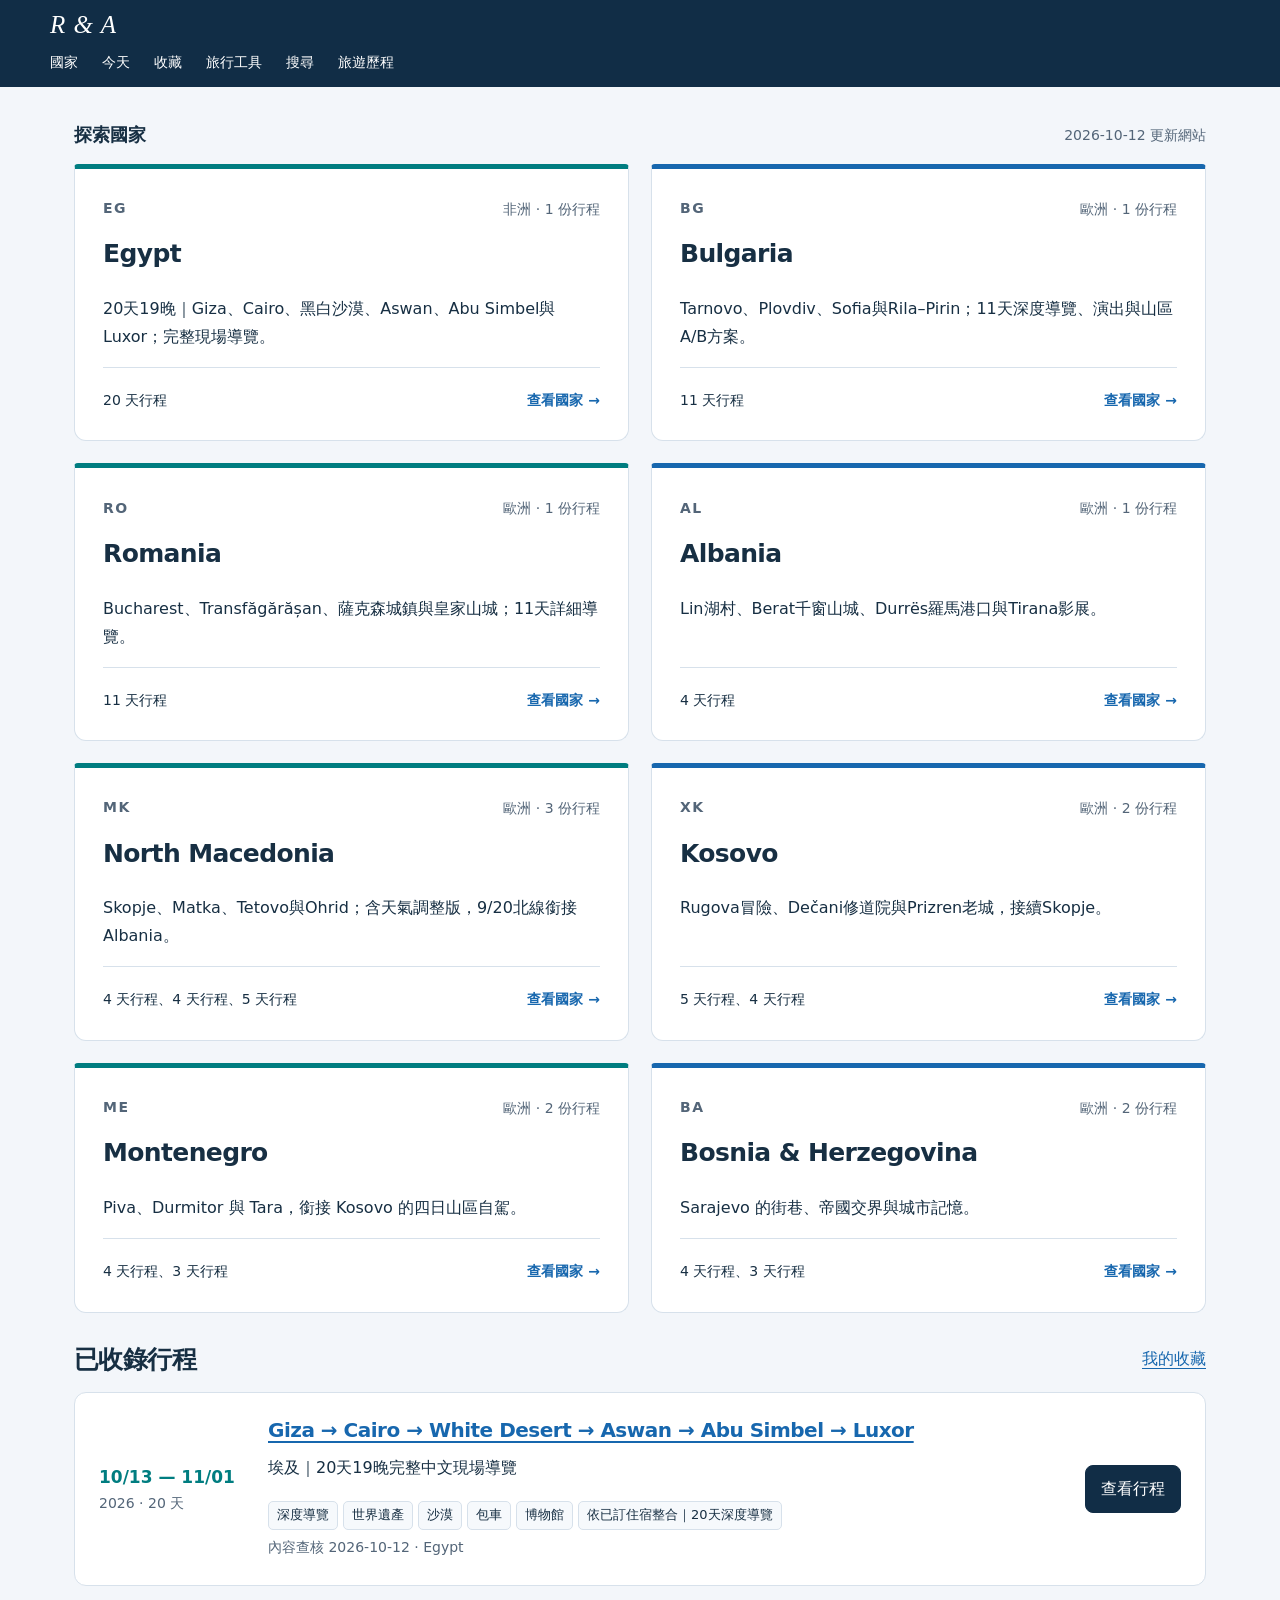
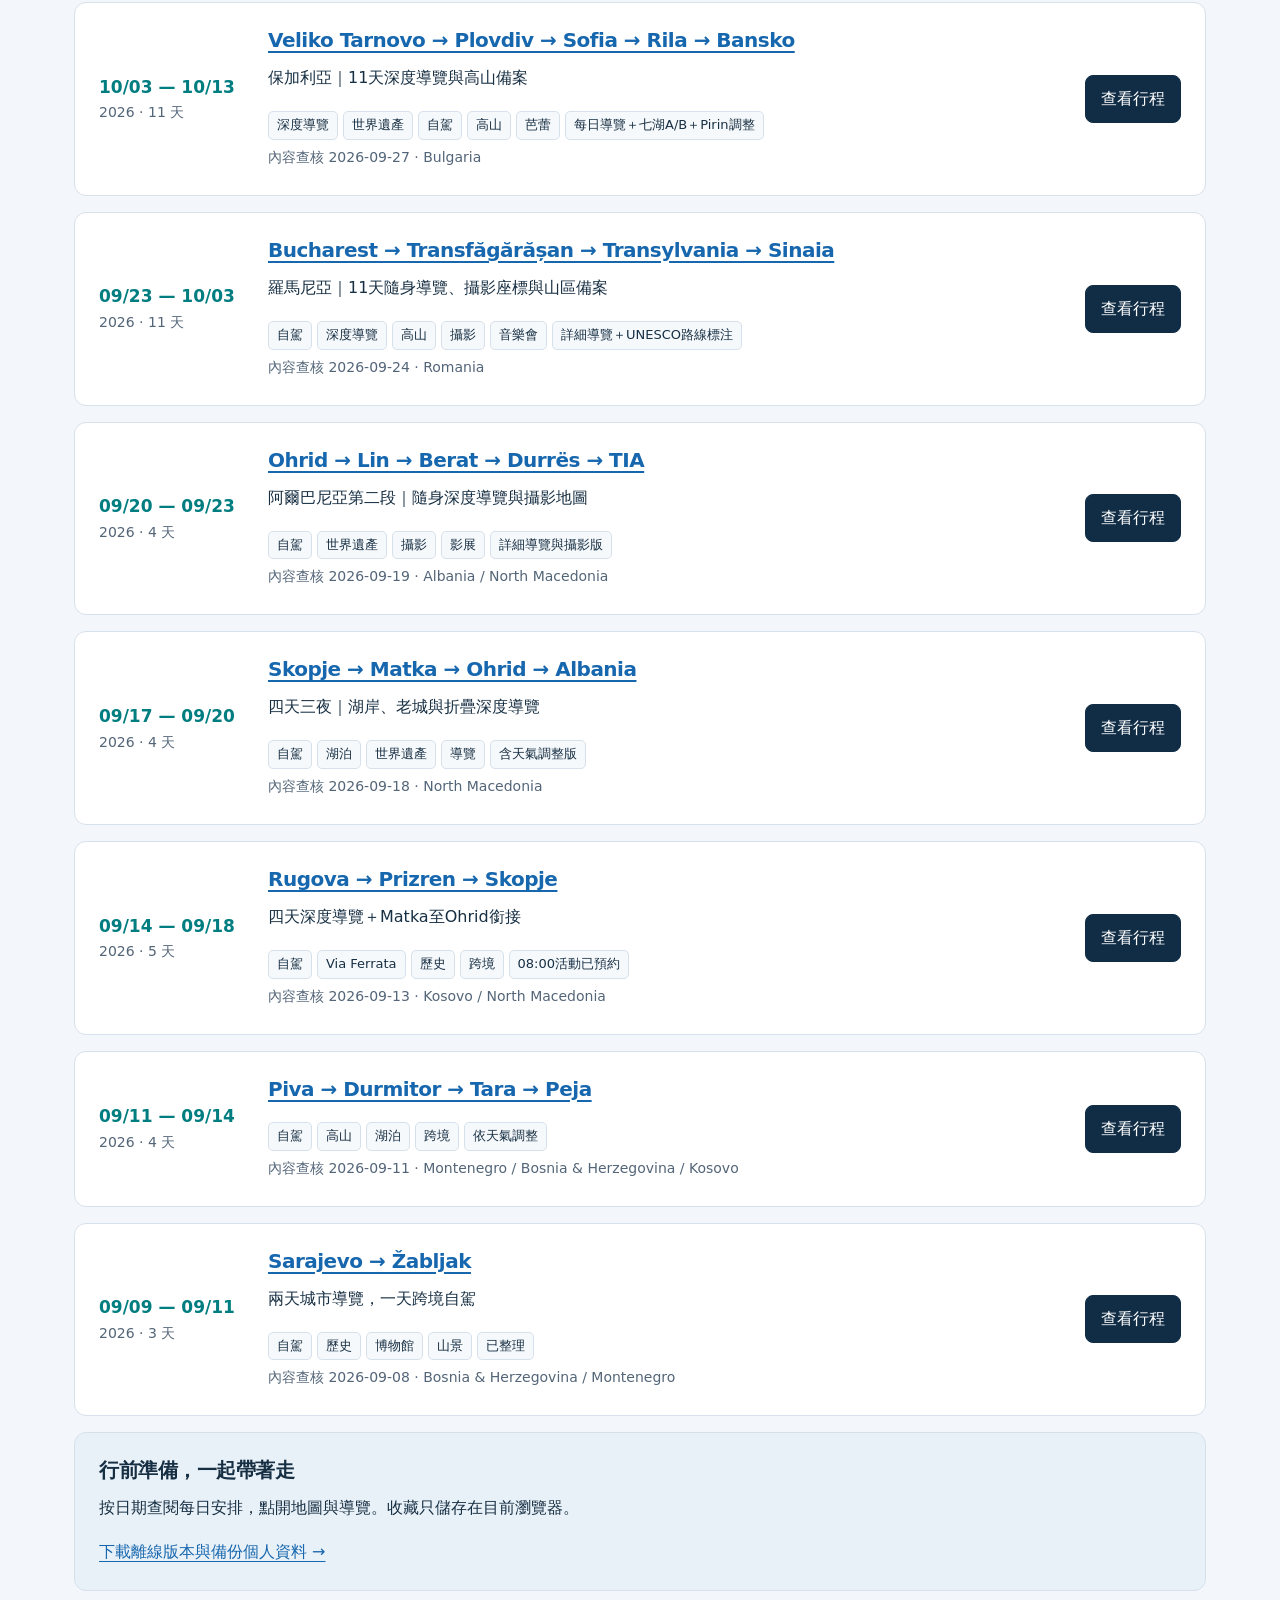
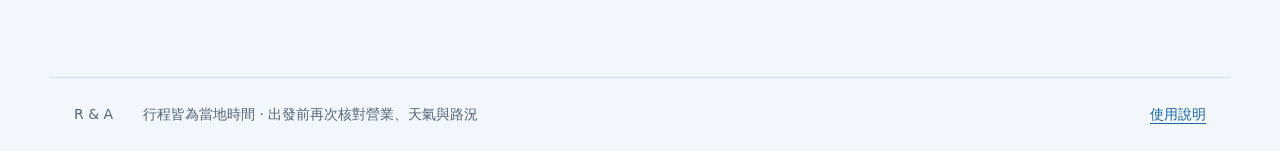
==== index.html @ 38f380f0 "Add Egypt booked itinerary, comprehensive Chinese guides and travel history" ====
<!doctype html>
<html lang="zh-Hant"><head><meta charset="utf-8"><meta name="viewport" content="width=device-width,initial-scale=1"><meta name="theme-color" content="#112d46"><meta name="description" content="R &amp; A：依國家查閱每日行程、地圖、景點導覽與旅行準備。"><title>R &amp; A</title><style>.legacy{--ink:#203a3d;--muted:#627575;--paper:#f4f1e8;--accent:#ac5d3b;--line:#d9ded7}
.legacy *{box-sizing:border-box}
.legacy{scroll-behavior:smooth}
.legacy{margin:0;background:var(--paper);color:var(--ink);font:16px/1.8 system-ui,-apple-system,"Noto Sans TC",sans-serif}
.legacy header{background:#203a3d;color:#fff;padding:60px max(6vw,24px) 45px}
.legacy header p{color:#d8e6df;max-width:760px}
.legacy h1{font-size:clamp(32px,5vw,62px);line-height:1.15;margin:15px 0 24px;letter-spacing:-1px}
.legacy h2{font-size:28px;margin:0 0 18px}
.legacy h3{font-size:20px;margin:8px 0}
.legacy p{margin:8px 0 16px}
.legacy .eyebrow{letter-spacing:3px;font-size:12px;text-transform:uppercase}
.legacy .pill{display:inline-block;border:1px solid #78938d;border-radius:20px;padding:3px 13px;margin:4px 5px 0 0;font-size:13px}
.legacy nav{position:sticky;top:0;background:#fffef9f5;backdrop-filter:blur(8px);padding:12px 20px;display:flex;gap:18px;overflow:auto;z-index:2;border-bottom:1px solid var(--line)}
.legacy nav a{white-space:nowrap;font-weight:650}
.legacy a{color:#95502f;text-underline-offset:3px}
.legacy main{max-width:1100px;margin:auto;padding:30px 22px}
.legacy section{scroll-margin-top:75px;margin:20px 0 48px}
.legacy .grid{display:grid;grid-template-columns:repeat(3,1fr);gap:18px}
.legacy .card,.legacy .day{background:#fffef9;border:1px solid var(--line);border-radius:14px;padding:25px}
.legacy .card strong{display:block;font-size:25px}
.legacy .note{border-left:4px solid var(--accent);background:#f8e8dc;padding:16px 20px;margin:18px 0}
.legacy .soft{background:#e8eee7;border-radius:10px;padding:18px 22px;margin:18px 0}
.legacy .muted,.legacy small{color:var(--muted)}
.legacy .tag{color:#95502f;font-weight:700;font-size:13px}
.legacy .tablewrap{overflow:auto}
.legacy table{width:100%;border-collapse:collapse;background:#fffef9;font-size:15px}
.legacy td,.legacy th{padding:13px 14px;text-align:left;border-bottom:1px solid var(--line);vertical-align:top}
.legacy th{background:#e8eee7}
.legacy td:first-child{font-weight:600}
.legacy .slot{display:grid;grid-template-columns:110px 1fr;gap:20px;padding:22px 0;border-bottom:1px solid var(--line)}
.legacy .time{font-weight:750;color:var(--accent)}
.legacy .slot p:last-child{margin-bottom:0}
.legacy .map{display:inline-block;font-size:13px;background:#eef0e9;padding:3px 10px;border-radius:15px;margin:4px 5px 0 0}
.legacy .links a{overflow-wrap:anywhere}
.legacy details{border:1px solid var(--line);background:white;border-radius:9px;margin:12px 0;padding:14px 18px}
.legacy summary{cursor:pointer;font-weight:700}
.legacy button{font:inherit;background:var(--ink);color:white;border:0;border-radius:6px;padding:9px 16px;cursor:pointer}
.legacy ul,.legacy ol{padding-left:23px}
.legacy .budget{font-size:34px;font-weight:750}
.legacy footer{padding:30px;background:#203a3d;color:#d6e5dd;text-align:center}
@media(max-width:720px){.legacy .grid{grid-template-columns:1fr}
.legacy .slot{grid-template-columns:1fr;gap:3px}
.legacy .day,.legacy .card{padding:19px}
.legacy header{padding-top:35px}
.legacy td,.legacy th{padding:10px}
.legacy main{padding:18px 14px}
.legacy nav{gap:15px}}
@media print{.legacy nav,.legacy button{display:none}
.legacy{background:white;font-size:11pt}
.legacy header{background:white;color:#203a3d;padding:20px}
.legacy header p{color:#203a3d}
.legacy main{max-width:none}
.legacy section{break-before:auto}
.legacy .slot,.legacy .card,.legacy details{break-inside:avoid}
.legacy .grid{grid-template-columns:repeat(3,1fr)}
.legacy a{color:inherit}
.legacy details>*{display:block}
.legacy footer{background:white;color:#203a3d}}
.legacy .guide-link{display:inline-block;padding:5px 11px;margin:5px 5px 5px 0;background:#203a3d;color:#fff;border-radius:7px;font-size:13px;text-decoration:none}
.legacy .guide-link:focus-visible{outline:3px solid #ac5d3b;outline-offset:3px}
.legacy .guide-index{margin-bottom:22px}
.legacy .guide-card{scroll-margin-top:80px}
.legacy .guide-card summary{font-size:19px;padding:7px 0}
.legacy .guide-body{max-width:780px;margin:auto;padding:10px 0}
.legacy .guide-lead{font-size:21px;color:#95502f;font-weight:650}
.legacy .guide-body h4{font-size:17px;margin:23px 0 7px}
.legacy .guide-cite{font-size:13px;border-top:1px solid #ddd;padding-top:14px}
.legacy .guide-card:target{border-color:#ac5d3b;box-shadow:0 0 0 2px #ac5d3b22}
.legacy .guide-return{font-size:14px}
.legacy .guide-buttons{margin-bottom:12px}
@media print{.legacy .guide-index,.legacy .guide-return{display:none}
.legacy .guide-card{break-inside:auto}
.legacy .guide-card summary{break-after:avoid}}
:root{--navy:#112d46;--blue:#1767ae;--aqua:#007d80;--ink:#172f43;--muted:#536578;--line:#d7e1eb;--bg:#f3f6fa;--white:#fff;--accent:#bb4b2e}*{box-sizing:border-box}html{scroll-behavior:smooth;scroll-padding-top:140px}body{margin:0;background:var(--bg);color:var(--ink);font:16px/1.75 system-ui,-apple-system,BlinkMacSystemFont,"Segoe UI",sans-serif}a{color:var(--blue);text-underline-offset:4px}button,input,select,textarea{font:inherit}button,.btn{min-height:44px;border:1px solid var(--line);background:#fff;color:var(--ink);padding:9px 15px;border-radius:8px;cursor:pointer;text-decoration:none;display:inline-flex;align-items:center;justify-content:center;gap:7px}button:hover,.btn:hover{border-color:var(--blue);background:#f1f7ff}button.primary,.btn.primary{background:var(--navy);color:#fff;border-color:var(--navy)}button[aria-pressed=true]{background:#e0f2f1;color:#005b5d;border-color:#6baaa9}button:focus-visible,a:focus-visible,input:focus-visible,select:focus-visible,textarea:focus-visible,summary:focus-visible{outline:3px solid #db8a16;outline-offset:3px}input,textarea,select{padding:12px;border:1px solid #aebfcc;border-radius:8px;background:#fff;color:var(--ink);max-width:100%}textarea{width:100%;min-height:150px;resize:vertical}h1,h2,h3{line-height:1.35;letter-spacing:-.025em}h1{font-size:clamp(28px,4vw,44px);margin:10px 0 20px}h2{font-size:25px;margin:0 0 18px}h3{font-size:20px;margin:0 0 10px}p{margin:8px 0 16px}small,.muted{color:var(--muted);font-size:14px}.skip{position:absolute;left:10px;top:-70px;padding:10px;background:white;z-index:20}.skip:focus{top:10px}#sitebar{padding:18px max(22px,calc((100vw - 1180px)/2));display:flex;align-items:center;justify-content:space-between;gap:20px;background:var(--navy);color:white}.brand{display:flex;align-items:center;gap:12px;color:white;font-size:18px;font-weight:750;text-decoration:none;white-space:nowrap}.brand-mark{font:italic 32px Georgia,serif;border-right:1px solid #667e91;padding-right:14px}.brand small{display:block;color:#bdcfdc;font-size:12px;letter-spacing:2px}.top-actions{display:flex;gap:20px}.top-actions a{color:#fff;font-size:15px;text-decoration:none;padding:8px 0}.top-actions a:hover{text-decoration:underline}#app-main{max-width:1180px;margin:0 auto;padding:36px 24px 70px;min-height:75vh}.crumb{display:flex;flex-wrap:wrap;gap:10px;font-size:14px;margin-bottom:24px}.crumb span{color:var(--muted)}.heading-row{display:flex;align-items:flex-start;justify-content:space-between;gap:20px}.eyebrow{color:var(--aqua);font-size:13px;font-weight:750;letter-spacing:2px;text-transform:uppercase}.stats{display:flex;gap:24px;flex-shrink:0;padding-top:12px}.stats b{display:block;color:var(--navy);font:36px/1.2 Georgia,serif}.stats span{color:var(--muted);font-size:14px}.searchform{display:flex;gap:10px;margin:20px 0 30px;max-width:760px}.searchform input{flex:1;min-width:0;padding:14px 16px}.section-head{display:flex;align-items:center;justify-content:space-between;margin:30px 0 14px;gap:12px}.section-head h2{margin:0}.countries{display:grid;grid-template-columns:repeat(2,minmax(0,1fr));gap:22px}.country-card{border:1px solid var(--line);border-top:5px solid var(--aqua);border-radius:4px 4px 12px 12px;padding:28px;background:#fff;color:var(--ink);text-decoration:none;display:flex;flex-direction:column;min-height:275px}.country-card:nth-child(even){border-top-color:var(--blue)}.country-card:hover{border-color:var(--blue);box-shadow:0 8px 22px #163b5810;transform:translateY(-2px)}.country-top{display:flex;justify-content:space-between;align-items:center;margin-bottom:25px}.country-code{font:36px/1 Georgia,serif;color:var(--aqua)}.country-meta{font-size:14px;color:var(--muted)}.country-card h3{font-size:25px}.country-en{color:var(--muted);font-size:14px;letter-spacing:.3px}.country-card p{margin-top:14px}.country-bottom{margin-top:auto;padding-top:20px;display:flex;justify-content:space-between;font-size:14px;border-top:1px solid var(--line)}.country-bottom b{color:var(--blue)}.panel,.trip-card,.result,.utility-card{background:#fff;border:1px solid var(--line);border-radius:12px;padding:24px;margin:16px 0}.panel.tint{background:#e9f1f8}.trip-card{display:grid;grid-template-columns:145px 1fr auto;gap:24px;align-items:center}.date-block{font-size:17px;font-weight:700;line-height:1.7;color:var(--aqua)}.date-block small{display:block;font-size:14px;font-weight:400}.badge{font-size:13px;display:inline-block;border:1px solid var(--line);border-radius:5px;padding:2px 8px;margin:3px 5px 3px 0;background:#f6f9fc}.status-note{border-left:4px solid #c17b18;padding:14px 18px;background:#fff5df;margin:18px 0;color:#62430e;font-size:15px}.country-facts{display:flex;flex-wrap:wrap;gap:24px;padding:16px 0;border-top:1px solid var(--line);border-bottom:1px solid var(--line);margin:25px 0}.country-facts small{display:block}.two-col{display:grid;grid-template-columns:1fr 1fr;gap:24px}.empty{padding:36px 24px;text-align:center;border:1px dashed #aabac8;border-radius:10px;margin:22px 0}.actions{display:flex;flex-wrap:wrap;gap:10px}.trip-toolbar{position:sticky;top:0;z-index:10;background:#f3f6faf5;backdrop-filter:blur(10px);border-bottom:1px solid var(--line);padding:12px 0;margin:0 0 20px;display:flex;flex-wrap:wrap;align-items:center;gap:10px}.trip-toolbar select{min-width:130px;max-width:240px;padding:9px}.trip-toolbar .toolbar-spacer{flex:1}.trip-toolbar button{font-size:14px}.trip-intro{padding:24px 0 8px}.trip-intro h1{margin-bottom:12px}.trip-details{border:1px solid var(--line);border-radius:10px;background:#fff;margin:18px 0;padding:18px 22px}.trip-details>summary{font-weight:750;cursor:pointer}.check-row{display:flex;gap:12px;align-items:flex-start;margin:12px 0}.check-row input{width:20px;height:20px;margin-top:5px;accent-color:var(--aqua)}.check-row:has(input:checked) span{text-decoration:line-through;color:var(--muted)}.check-progress{font-size:14px;color:var(--aqua)}.search-hint{margin-top:-18px;font-size:14px;color:var(--muted)}.result h3{font-size:19px}.result p{font-size:15px}.result-meta{color:var(--muted);font-size:14px}.bookmark{font-size:14px;min-height:40px;margin:8px 0}.site-footer{max-width:1180px;margin:auto;border-top:1px solid var(--line);padding:24px;display:flex;flex-wrap:wrap;gap:14px 30px;font-size:14px;color:var(--muted)}.site-footer span:nth-child(2){flex:1}#toast{position:fixed;bottom:25px;left:50%;transform:translateX(-50%);background:var(--navy);color:#fff;padding:12px 20px;border-radius:9px;z-index:30;max-width:calc(100% - 32px);width:max-content;display:none}#toast.show{display:block}.maintenance{font-size:15px}.maintenance li{margin:12px 0}.legacy{--ink:#172f43;--muted:#536578;--paper:#f3f6fa;--accent:#ad4a2b;--line:#d7e1eb}.legacy header{display:none}.legacy main{padding:0;max-width:none}.legacy nav{position:static;background:#fff;padding:14px;border:1px solid var(--line);border-radius:8px;display:flex;flex-wrap:wrap;gap:10px 20px;overflow:visible;font-size:15px}.legacy section{scroll-margin-top:155px;margin:26px 0}.legacy h1{font-size:34px}.legacy h2{font-size:26px}.legacy .card,.legacy .day{background:white;border-radius:12px}.legacy .guide-card{scroll-margin-top:155px}.legacy .guide-link,.legacy .map{font-size:14px;min-height:38px;padding:6px 12px}.legacy .guide-link{background:#edf5ff;color:#14548d;border:1px solid #c9dcee}.legacy .eyebrow,.legacy .tag,.legacy .pill{font-size:14px;letter-spacing:0}.legacy a{overflow-wrap:anywhere}.legacy footer{display:none}.legacy details{font-size:16px}.legacy table{font-size:15px}.legacy .time{min-width:0}.legacy .guide-card summary{padding-right:5px}.legacy .bookmark{background:#f3f7fb;color:var(--ink);border:1px solid var(--line)}.legacy .bookmark[aria-pressed=true]{background:#e0f2f1;color:#005b5d}.legacy .slot{scroll-margin-top:150px}.legacy .guide-kicker{font-size:14px}.legacy .guide-buttons{gap:8px}.legacy .guide-buttons .guide-link+.guide-link::before{content:''}.legacy .guide-index{font-size:15px}.legacy .guide-return{min-height:40px}.legacy .tablewrap{max-width:100%}body.large-text .legacy{font-size:19px}body.large-text .legacy p,body.large-text .legacy li,body.large-text .legacy details{font-size:19px}body.large-text .legacy table{font-size:17px}@media(max-width:760px){#sitebar{padding:16px;align-items:flex-start;flex-wrap:wrap;gap:12px}.top-actions{gap:22px}.brand{font-size:17px}#app-main{padding:24px 16px 50px}.heading-row{display:block}.stats{padding:0;margin:18px 0;gap:30px}.stats b{display:inline;font-size:26px;margin-right:8px}.countries,.two-col{grid-template-columns:1fr}.country-card{padding:22px;min-height:260px}.trip-card{grid-template-columns:1fr;gap:12px}.date-block{font-size:15px}.date-block small{display:inline;margin-left:8px}.trip-card .btn{justify-self:start}.trip-toolbar{gap:7px;padding:9px 0}.trip-toolbar select{flex:1;max-width:none}.trip-toolbar .toolbar-spacer{display:none}.trip-toolbar button{padding:7px 9px}.legacy .day{padding:18px}.legacy .slot{grid-template-columns:1fr;gap:5px}.legacy .grid{grid-template-columns:1fr}.legacy h2{font-size:23px}.legacy nav{font-size:14px}.legacy .guide-grid{grid-template-columns:1fr}.country-facts{gap:16px}.panel,.result{padding:18px}.site-footer{display:block}.site-footer span{display:block;margin-bottom:8px}html{scroll-padding-top:185px}.legacy section,.legacy .guide-card,.legacy .slot{scroll-margin-top:185px}}@media(prefers-reduced-motion:reduce){html{scroll-behavior:auto}.country-card:hover{transform:none}}@media print{#sitebar,.site-footer,.trip-toolbar,.actions,.bookmark,.legacy nav,.legacy .guide-buttons,.skip,#toast,.no-print{display:none!important}#app-main{max-width:none;padding:0}.legacy header{display:none}.legacy section{break-inside:auto}.legacy .slot{break-inside:avoid}.legacy .day{border:0;padding:0}.legacy details,.panel{break-inside:avoid}body{background:#fff;font-size:12pt}.legacy a{color:#111}.legacy .guide-card{break-inside:auto}.legacy .grid{display:block}.legacy .card{margin-bottom:10px}.trip-details{display:none}.status-note{background:white}.trip-intro{padding:0}}

/* Compact, persistent R & A navigation. */
:root{--sitebar-height:100px}
#sitebar{position:sticky;top:0;z-index:25;flex-direction:column;align-items:flex-start;gap:0;padding:7px max(20px,calc((100vw - 1180px)/2)) 5px}
.brand{min-height:35px;gap:0}.brand-mark{font:italic 25px/1.2 Georgia,serif;border:0;padding:0;letter-spacing:1px}
.top-actions{display:flex;flex-wrap:wrap;gap:6px 24px}.top-actions a{font-size:14px;min-height:40px;padding:6px 0;display:flex;align-items:center}
#app-main>.searchform:first-child{margin-top:0}.trip-toolbar{top:var(--sitebar-height);z-index:15}
html{scroll-padding-top:calc(var(--sitebar-height) + 155px)}
.legacy section,.legacy .guide-card,.legacy .slot{scroll-margin-top:calc(var(--sitebar-height) + 155px)}
@media(max-width:760px){#sitebar{padding:6px 16px 4px}.brand-mark{font-size:24px}.top-actions{gap:4px 22px}#app-main{padding-top:20px}.country-card h3{font-size:24px}}

/* Quiet country labels; search lives beside travel tools. */
.country-heading{margin-top:0;margin-bottom:16px;flex-wrap:wrap;gap:6px 16px}
.country-heading h2{font-size:18px;font-weight:650;letter-spacing:0}
.country-code{font:600 14px/1.4 system-ui,sans-serif;letter-spacing:1.5px;color:var(--muted)}
.country-top{margin-bottom:16px}
.country-card{min-height:245px}
@media(max-width:760px){.country-card{min-height:235px}.top-actions{column-gap:20px}.country-heading h2{font-size:18px}}

/* Small, stable itinerary controls in both reading sizes. */
.trip-toolbar{display:grid;grid-template-columns:minmax(0,1fr) auto auto;gap:8px;padding:8px 0;margin-bottom:16px;align-items:center}
.trip-toolbar select{width:100%;min-width:0;max-width:none;height:40px;min-height:40px;font-size:16px;line-height:1.25;padding:7px 10px;border-radius:7px;text-overflow:ellipsis}
.trip-toolbar button{min-height:40px;height:40px;font-size:14px;line-height:1.25;padding:7px 11px;border-radius:7px;white-space:nowrap}
.trip-toolbar button[data-large][aria-pressed=true]{background:#e0f2f1;border-color:#77aaa8;color:#005b5d}
body.large-text .legacy button,body.large-text .legacy .btn,body.large-text .legacy .map,body.large-text .legacy .guide-link,body.large-text .legacy .guide-return,body.large-text .legacy nav{font-size:14px}
html{scroll-padding-top:calc(var(--sitebar-height) + 72px)}
.legacy section,.legacy .guide-card,.legacy .slot{scroll-margin-top:calc(var(--sitebar-height) + 72px)}
@media(max-width:380px){.trip-toolbar{gap:6px}.trip-toolbar button{padding:7px 8px}.trip-toolbar select{padding-inline:7px}}

/* Date-only itinerary toolbar. */
.trip-toolbar{grid-template-columns:minmax(0,1fr);padding:7px 0;margin-bottom:12px}
.trip-toolbar select{height:40px;min-height:40px;max-width:440px;background:#fff}
.trip-intro{padding:12px 0 4px}.trip-intro h1{margin-bottom:12px}

/* Travel history: year tabs and compact itinerary cards */
.history-years{display:flex;gap:8px;overflow-x:auto;padding:10px 0 14px;scrollbar-width:thin}
.history-years a{padding:9px 15px;white-space:nowrap;border-radius:20px;background:#edf2f5;color:#183951;text-decoration:none}
.history-years a[aria-current]{background:#112d46;color:white}
.history-stats{display:grid;grid-template-columns:repeat(4,1fr);gap:14px;margin:20px 0}
.history-stats>div{background:#112d46;color:white;border-radius:12px;padding:20px}
.history-stats strong{display:block;font-size:38px;line-height:1.4;font-variant-numeric:tabular-nums}
.history-stats span{display:block;font-size:12px;color:#cedee7}
.history-year{margin:28px 0 12px;font-size:25px}
.history-card{display:flex;gap:20px;padding:24px;background:white;border:1px solid #dce4e9;border-radius:12px;margin:10px 0}
.history-date{flex:0 0 72px;align-self:flex-start;text-align:center;background:#edf3f6;border-radius:9px;padding:15px 7px;color:#183951}
.history-date strong,.history-date small{display:block}.history-date strong{font-size:20px}
.history-body{min-width:0;flex:1}.history-title{display:flex;align-items:center;gap:12px;flex-wrap:wrap}
.history-title h3{margin:0;font-size:20px}.history-card p{margin:9px 0}.history-card summary{cursor:pointer;color:#315d79}
.history-card details{margin-top:14px}.history-card li{margin:8px 0}.history-card .btn{margin:5px 8px 5px 0}
@media(max-width:600px){.history-stats{grid-template-columns:repeat(2,1fr);gap:9px}.history-stats>div{padding:15px}.history-card{padding:17px 12px;gap:12px}.history-date{flex-basis:55px}.history-title h3{font-size:18px}.top-actions{overflow-x:auto;flex-wrap:nowrap;max-width:100%}.top-actions a{white-space:nowrap}.history-card .btn{white-space:normal}}
.flag-panel{padding:0;overflow:hidden}.flag-table{width:100%;border-collapse:collapse;text-align:left}.flag-table th{background:#112d46;color:#fff;padding:14px 18px}.flag-table td{padding:12px 18px;border-bottom:1px solid #dce4e9}.flag-table tbody tr:nth-child(even){background:#f4f7fa}.flag-table td:first-child{width:55px;color:#536578}.flag-table td:nth-child(2){width:115px;white-space:nowrap}.country-flag{font-size:32px;vertical-align:middle;margin-right:8px}.flag-table td:last-child{font-weight:600}@media(max-width:450px){.flag-table th,.flag-table td{padding:10px}.flag-table td:nth-child(2){width:85px}.country-flag{font-size:28px}.flag-table td small{font-size:11px}}

</style></head>
<body><a class="skip" href="#app-main">跳到內容</a>
<div id="sitebar"><a class="brand" href="#home" aria-label="Roger and Amber 首頁"><span class="brand-mark">R &amp; A</span></a><div class="top-actions" aria-label="主要功能"><a href="#home">國家</a><a href="#today">今天</a><a href="#saved">收藏</a><a href="#tools">旅行工具</a><a href="#search">搜尋</a><a href="#history">旅遊歷程</a></div></div>
<main id="app-main" tabindex="-1"></main>
<div id="toast" role="status" aria-live="polite"></div>
<footer class="site-footer"><span>R &amp; A</span><span>行程皆為當地時間 · 出發前再次核對營業、天氣與路況</span><a href="#about">使用說明</a></footer>
<noscript><p>國家目錄需要啟用 JavaScript。<a href="https://github.com/rogeryangct/travel-itineraries">開啟網站原始檔</a>。</p></noscript>
<script id="catalog" type="application/json">{"site":{"title":"R & A","description":"Travel itineraries by country","updated":"2026-10-12"},"countries":[{"id":"egypt","name":"埃及","english":"Egypt","code":"EG","region":"非洲","summary":"20天19晚｜Giza、Cairo、黑白沙漠、Aswan、Abu Simbel與Luxor；完整現場導覽。","currency":"EGP／埃及鎊","timeZone":"Africa/Cairo"},{"id":"bulgaria","name":"保加利亞","english":"Bulgaria","code":"BG","region":"歐洲","summary":"Tarnovo、Plovdiv、Sofia與Rila–Pirin；11天深度導覽、演出與山區A/B方案。","currency":"EUR／€","timeZone":"Europe/Sofia"},{"id":"romania","name":"羅馬尼亞","english":"Romania","code":"RO","region":"歐洲","summary":"Bucharest、Transfăgărășan、薩克森城鎮與皇家山城；11天詳細導覽。","currency":"RON／lei","timeZone":"Europe/Bucharest"},{"id":"albania","name":"阿爾巴尼亞","english":"Albania","code":"AL","region":"歐洲","summary":"Lin湖村、Berat千窗山城、Durrës羅馬港口與Tirana影展。","currency":"ALL／lek","timeZone":"Europe/Tirane"},{"id":"north-macedonia","name":"北馬其頓","english":"North Macedonia","code":"MK","region":"歐洲","summary":"Skopje、Matka、Tetovo與Ohrid；含天氣調整版，9/20北線銜接Albania。","currency":"MKD／ден","timeZone":"Europe/Skopje"},{"id":"kosovo","name":"科索沃","english":"Kosovo","code":"XK","region":"歐洲","summary":"Rugova冒險、Dečani修道院與Prizren老城，接續Skopje。","currency":"EUR／€","timeZone":"Europe/Belgrade"},{"id":"montenegro","name":"蒙特內哥羅","english":"Montenegro","code":"ME","region":"歐洲","summary":"Piva、Durmitor 與 Tara，銜接 Kosovo 的四日山區自駕。","currency":"EUR／€","timeZone":"Europe/Podgorica"},{"id":"bosnia","name":"波士尼亞與赫塞哥維納","english":"Bosnia & Herzegovina","code":"BA","region":"歐洲","summary":"Sarajevo 的街巷、帝國交界與城市記憶。","currency":"BAM／KM","timeZone":"Europe/Sarajevo"}],"trips":[{"id":"egypt-2026","title":"Giza → Cairo → White Desert → Aswan → Abu Simbel → Luxor","subtitle":"埃及｜20天19晚完整中文現場導覽","countries":["egypt"],"start":"2026-10-13","end":"2026-11-01","verified":"2026-10-12","status":"依已訂住宿整合｜20天深度導覽","tags":["深度導覽","世界遺產","沙漠","包車","博物館"],"content":"content/egypt-2026.json","timeZone":"Africa/Cairo","important":"10/26住Abu Simbel、10/28包車至Luxor、11/1搭機；Dendera改10/29。10/29跨10/30結束夏令時間。","days":[{"id":"eg1013","date":"2026-10-13","label":"SOF → ATH → CAI｜抵達與吉薩入住"},{"id":"eg1014","date":"2026-10-14","label":"Giza｜金字塔群、獅身人面像與王權地景"},{"id":"eg1015","date":"2026-10-15","label":"GEM｜從王權到日常生活的完整博物館日"},{"id":"eg1016","date":"2026-10-16","label":"Saqqara → Memphis → Dahshur｜金字塔如何被發明"},{"id":"eg1017","date":"2026-10-17","label":"Giza → Bahariya → Black & White Desert｜綠洲與古海床"},{"id":"eg1018","date":"2026-10-18","label":"White Desert日出 → Cairo／Zamalek"},{"id":"eg1019","date":"2026-10-19","label":"Egyptian Museum → Downtown｜考古史與近代開羅"},{"id":"eg1020","date":"2026-10-20","label":"Coptic Cairo＋NMEC｜基督教、伊斯蘭與木乃伊"},{"id":"eg1021","date":"2026-10-21","label":"Historic Cairo｜堡壘、馬穆魯克與工藝街"},{"id":"eg1022","date":"2026-10-22","label":"Manial＋Nilometer → Zamalek｜王室品味與尼羅河數據"},{"id":"eg1023","date":"2026-10-23","label":"Cairo → Aswan｜尼羅河第一瀑布與努比亞門戶"},{"id":"eg1024","date":"2026-10-24","label":"Aswan｜Philae、花崗岩與努比亞博物館"},{"id":"eg1025","date":"2026-10-25","label":"Elephantine＋Felucca｜河流、社群與慢旅行"},{"id":"eg1026","date":"2026-10-26","label":"Aswan → Abu Simbel｜納瑟湖邊住一晚"},{"id":"eg1027","date":"2026-10-27","label":"Abu Simbel晨光 → Aswan｜帝國宣傳與保存工程"},{"id":"eg1028","date":"2026-10-28","label":"Aswan → Kom Ombo → Edfu → Luxor｜包車神廟日"},{"id":"eg1029","date":"2026-10-29","label":"Dendera → Luxor Temple夜景｜Hathor與王權更新"},{"id":"eg1030","date":"2026-10-30","label":"Luxor West Bank｜帝王谷、女性法老與工匠"},{"id":"eg1031","date":"2026-10-31","label":"熱氣球候選＋Karnak＋Luxor Museum｜旅程收束"},{"id":"eg1101","date":"2026-11-01","label":"LXR → CAI → AMM｜離開埃及"}],"history":{"title":"Egypt｜金字塔、沙漠、努比亞與底比斯","countries":["egypt"],"cityVisits":[{"name":"Giza","date":"2026-10-13"},{"name":"Cairo","date":"2026-10-18"},{"name":"Aswan","date":"2026-10-23"},{"name":"Abu Simbel","date":"2026-10-26"},{"name":"Kom Ombo","date":"2026-10-28"},{"name":"Edfu","date":"2026-10-28"},{"name":"Luxor","date":"2026-10-28"},{"name":"Dendera","date":"2026-10-29"}],"note":"依2026/10/12已訂資料：20個日曆日、19晚；與Bulgaria共享10/13在總天數只計一次。10/17露營計1晚，Luxor兩筆訂單合計4晚。取消舊規劃河輪及紅海，不累計Hurghada或11/2–6；Jordan僅為11/1銜接航班，未新增完整國家行程。不把機場轉機算Athens城市到訪。城市按預定實際參觀日累計，並非即時到訪追蹤。","details":["10/13–17｜Brassbell | By the Pyramids｜Giza，4晚","10/17–18｜黑白沙漠露營｜Western Desert，1晚；團商與包含項目依訂單確認","10/18–23｜Studio 18 Airbnb_Abu Al Feda｜Cairo／Zamalek，5晚","10/23–26｜Pajama Hostel Nile View｜Aswan，3晚","10/26–27｜Hllol Hotel Abu Simbel｜Abu Simbel，1晚","10/27–28｜Pajama Hostel Nile View｜Aswan，1晚","10/28–11/1｜Temple & Nile view｜Luxor，4晚；兩筆訂單，確認10/29是否須換房","10/13 Aegean A3981／A3934 SOF→ATH→CAI 10:55–19:05","10/23 Air Cairo SM94 CAI→ASW 14:30–15:50；ASW住宿接送待再次確認","10/28 包車 Aswan→Kom Ombo→Edfu→Luxor","11/1 EgyptAir LXR→CAI 08:55–10:05；CAI→AMM 17:05–19:25；航廈與直掛以票務為準"]}},{"id":"bulgaria-2026","title":"Veliko Tarnovo → Plovdiv → Sofia → Rila → Bansko","subtitle":"保加利亞｜11天深度導覽與高山備案","countries":["bulgaria"],"start":"2026-10-03","end":"2026-10-13","verified":"2026-09-27","status":"每日導覽＋七湖A/B＋Pirin調整","tags":["深度導覽","世界遺產","自駕","高山","芭蕾"],"content":"content/bulgaria-2026.json","timeZone":"Europe/Sofia","important":"10/3聲光秀、10/8芭蕾已公布但未代購；10/10住宿二選一需核對取消期限，Pirin改10/12。10/13提前還車須書面確認。","days":[{"id":"bg03","date":"2026-10-03","label":"Bucharest → Veliko Tarnovo｜河谷山城與聲光秀"},{"id":"bg04","date":"2026-10-04","label":"Veliko Tarnovo → Arbanasi｜帝國與商人住宅"},{"id":"bg05","date":"2026-10-05","label":"Veliko Tarnovo → Plovdiv｜06:50直達車與城市散步"},{"id":"bg06","date":"2026-10-06","label":"Plovdiv｜羅馬劇場、復興宅邸與馬賽克"},{"id":"bg07","date":"2026-10-07","label":"Plovdiv → Sofia｜Serdica地下城市與礦泉街區"},{"id":"bg08","date":"2026-10-08","label":"Sofia｜國家歷史、週四美術館與芭蕾"},{"id":"bg09","date":"2026-10-09","label":"SOF取車 → Dupnitsa → Sapareva Banya"},{"id":"bg10","date":"2026-10-10","label":"Seven Rila Lakes A／Rila Monastery B｜當晨決策"},{"id":"bg11","date":"2026-10-11","label":"Rila Monastery轉移日／Bansko完整日｜避開Vihren賽事"},{"id":"bg12","date":"2026-10-12","label":"Pirin短走 → Sofia｜13:00左右北返"},{"id":"bg13","date":"2026-10-13","label":"Sofia Airport還車 → ATH → CAI"}],"history":{"title":"Bulgaria｜帝國山城、Sofia與Rila–Pirin","countries":["bulgaria"],"cityVisits":[{"name":"Veliko Tarnovo","date":"2026-10-03"},{"name":"Arbanasi","date":"2026-10-04"},{"name":"Plovdiv","date":"2026-10-05"},{"name":"Sofia","date":"2026-10-07"},{"name":"Dupnitsa","date":"2026-10-09"},{"name":"Sapareva Banya","date":"2026-10-09"},{"name":"Bansko","date":"2026-10-11"}],"note":"10/3–13共11個日曆日、10晚；10/3與羅馬尼亞重疊日只計一次。10/10住宿與路線二選一不重複累加；Bansko以兩案共同的10/11計城市日期，若提早抵達再更新。未到訪前不加入已旅行國家數；僅按排程經過日期計算，行程變更請更新。","details":["10/3–5｜Aleko Apartments City Center｜Veliko Tarnovo，2晚","10/5–7｜2BD Heart of Plovdiv Boheme Flat｜Plovdiv，2晚","10/7–9｜Luxury Apartments 1｜Sofia，2晚","10/9–10｜Апартаменти ЗДРАВЕ｜Sapareva Banya，1晚","10/10–11｜Апартаменти ЗДРАВЕ 或 Ski Nomad Bansko｜A七湖成功續住Sapareva；B改修道院後到Bansko，二擇一","10/11–12｜Ski Nomad Bansko｜Bansko，1晚","10/12–13｜N9 Studentski Loft｜Sofia，1晚","10/3 FlixBus Bucharest→Veliko Tarnovo 10:10；電子票為準","10/9 08:30–10/13 TOP租車；10/13提前還車待書面確認","10/13 10:55 Aegean SOF→ATH→CAI，依使用者航班資料"]}},{"id":"romania-2026","title":"Bucharest → Transfăgărășan → Transylvania → Sinaia","subtitle":"羅馬尼亞｜11天隨身導覽、攝影座標與山區備案","countries":["romania"],"start":"2026-09-23","end":"2026-10-03","verified":"2026-09-24","status":"詳細導覽＋UNESCO路線標注","tags":["自駕","深度導覽","高山","攝影","音樂會"],"content":"content/romania-2026.json","timeZone":"Europe/Bucharest","important":"住宿固定；Viscri部分關閉、Pelișor不入內；9/26山路與9/30峽谷當日決策。所有建議票務尚未預約。 UNESCO已標注：Biertan、Sighișoara、Viscri；9/29新增Saschiz外觀，Prejmer／Arutela為替代或條件式。","days":[{"id":"ro23","date":"2026-09-23","label":"抵達Bucharest｜老城與王國立面"},{"id":"ro24","date":"2026-09-24","label":"Bucharest｜人民宮、革命與Athenaeum音樂會"},{"id":"ro25","date":"2026-09-25","label":"取車 → Curtea de Argeș → Vidraru湖畔"},{"id":"ro26","date":"2026-09-26","label":"Transfăgărășan｜高山道路與冰斗湖"},{"id":"ro27","date":"2026-09-27","label":"Sibiu＋ASTRA｜城市自治與農村技術"},{"id":"ro28","date":"2026-09-28","label":"Biertan → Sighișoara｜教堂堡壘與行會城牆"},{"id":"ro29","date":"2026-09-29","label":"Clock Tower → Viscri → Rupea → Brașov"},{"id":"ro30","date":"2026-09-30","label":"Libearty＋Seven Ladders｜保育與峽谷"},{"id":"ro01","date":"2026-10-01","label":"Cantacuzino → Peleș → Sinaia｜貴族與王室"},{"id":"ro02","date":"2026-10-02","label":"Sinaia → Bucharest｜還車與Spring Palace"},{"id":"ro03","date":"2026-10-03","label":"Bucharest → Veliko Tarnovo"}]},{"id":"albania-second-2026","title":"Ohrid → Lin → Berat → Durrës → TIA","subtitle":"阿爾巴尼亞第二段｜隨身深度導覽與攝影地圖","countries":["albania","north-macedonia"],"start":"2026-09-20","end":"2026-09-23","verified":"2026-09-19","status":"詳細導覽與攝影版","tags":["自駕","世界遺產","攝影","影展"],"content":"content/albania-second-2026.json","timeZone":"Europe/Tirane","important":"9/20 07:30由Ohrid北線出境。Berat兩晚、Laknas一晚；9/22 TIFF 18:00場次候選；9/23 07:45還車須確認。","days":[{"id":"al20","date":"2026-09-20","label":"Ohrid → Lin → Berat｜湖岸與千窗黃昏"},{"id":"al21","date":"2026-09-21","label":"Berat｜活城堡、聖像與住宅城市"},{"id":"al22","date":"2026-09-22","label":"Durrës → Laknas → TIFF｜海港考古與當代電影"},{"id":"al23","date":"2026-09-23","label":"Laknas → TIA → Bucharest｜提前還車搭機"}]},{"id":"north-macedonia-2026","title":"Skopje → Matka → Ohrid → Albania","subtitle":"四天三夜｜湖岸、老城與折疊深度導覽","countries":["north-macedonia"],"start":"2026-09-17","end":"2026-09-20","verified":"2026-09-18","status":"含天氣調整版","tags":["自駕","湖泊","世界遺產","導覽"],"content":"content/north-macedonia-2026.json","timeZone":"Europe/Skopje","important":"已新增方案B｜天氣調整版：9/18 Kaneo黃昏、9/19南岸、9/20北線經Lin至Berat；原方案A保留。 9/20實際銜接請用「阿爾巴尼亞第二段」07:30出發新版。","days":[{"id":"mk17","date":"2026-09-17","label":"Prizren → Skopje｜河流兩岸的首都"},{"id":"mk18","date":"2026-09-18","label":"Matka → Tetovo → Ohrid｜峽谷與彩繪清真寺"},{"id":"mk19","date":"2026-09-19","label":"Ohrid｜世界遺產老城與 Kaneo"},{"id":"mk20","date":"2026-09-20","label":"Ohrid 南岸 → St. Naum → Albania"}]},{"id":"kosovo-2026","title":"Rugova → Prizren → Skopje","subtitle":"四天深度導覽＋Matka至Ohrid銜接","countries":["kosovo","north-macedonia"],"start":"2026-09-14","end":"2026-09-18","verified":"2026-09-13","status":"08:00活動已預約","tags":["自駕","Via Ferrata","歷史","跨境"],"content":"content/kosovo-2026.json","timeZone":"Europe/Skopje","important":"9/14住Chalet Kujta山區；9/15 08:00活動已預約，路線待嚮導確認。9/17走R7＋R6直達Skopje；Matka留9/18。 9/17起請使用「Skopje → Matka → Ohrid → Albania」完整新版。","days":[{"id":"ks14","date":"2026-09-14","label":"Durmitor → Peja → Rugova 山區住宿"},{"id":"ks15","date":"2026-09-15","label":"08:00 已預約冒險 → Dečani → Prizren"},{"id":"ks16","date":"2026-09-16","label":"Prizren 歷史老城與堡壘黃昏"},{"id":"ks17","date":"2026-09-17","label":"R7＋R6 → Skopje 完整半日"},{"id":"ks18","date":"2026-09-18","label":"Matka Canyon → Ohrid 銜接"}]},{"id":"montenegro-north-2026","title":"Piva → Durmitor → Tara → Peja","countries":["montenegro","bosnia","kosovo"],"start":"2026-09-11","end":"2026-09-14","verified":"2026-09-11","status":"依天氣調整","tags":["自駕","高山","湖泊","跨境"],"content":"content/montenegro-north-2026.json","timeZone":"Europe/Podgorica","important":"9/11 南段 Trsa–Sedlo 已完成。9/12 休息／安全空檔看草原墓碑，三鐵04:30黑湖起跑；9/13黑湖＋Ćurevac，北段需計原路返回。9/14不跨Tara Bridge，南岸R10仍需確認。","days":[{"id":"mn11","date":"2026-09-11","label":"Piva 與跨境"},{"id":"mn12","date":"2026-09-12","label":"三鐵與草原文化"},{"id":"mn13","date":"2026-09-13","label":"黑湖與北段往返"},{"id":"mn14","date":"2026-09-14","label":"Tara 南岸至 Peja"}]},{"id":"balkans-2026","title":"Sarajevo → Žabljak","subtitle":"兩天城市導覽，一天跨境自駕","countries":["bosnia","montenegro"],"start":"2026-09-09","end":"2026-09-11","verified":"2026-09-08","status":"已整理","tags":["自駕","歷史","博物館","山景"],"content":"content/balkans-2026.html","days":[{"id":"d9","date":"2026-09-09","label":"城市與奧運之山"},{"id":"d10","date":"2026-09-10","label":"隧道與國家博物館"},{"id":"d11","date":"2026-09-11","label":"經 Šavnik 跨境"}],"checklist":["核對博物館時段與 Haggadah 入場安排","確認纜車營運、山區天氣與路況","準備護照、租車跨境文件與保險","下載行程及 Google Maps 離線地圖","9/11 前備妥早餐、飲水並確認油量"],"important":"9/11 請使用接續的「Piva → Durmitor → Tara → Peja」最新版：06:30 出發，經 Rogatica／Goražde，再走 Piva／Šavnik。"}],"history":{"updated":"2026-09-25","records":[{"id":"archive-2026-06-05","title":"Tokyo, Japan & MSC Bellissima Cruise","start":"2026-06-05","end":"2026-06-13","countries":["Japan"],"cities":["Tokyo"],"source":"PDF · 更新至 2026/6/13","reportedDays":9,"note":" 郵輪未提供的靠港城市不推估。"},{"id":"archive-2026-03-29","title":"Italy","start":"2026-03-29","end":"2026-04-05","countries":["Italy"],"cities":[],"source":"PDF · 更新至 2026/6/13","reportedDays":8},{"id":"archive-2026-03-14","title":"Greece","start":"2026-03-14","end":"2026-03-29","countries":["Greece"],"cities":[],"source":"PDF · 更新至 2026/6/13","reportedDays":16},{"id":"archive-2026-03-07","title":"Cyprus","start":"2026-03-07","end":"2026-03-14","countries":["Cyprus"],"cities":[],"source":"PDF · 更新至 2026/6/13","reportedDays":8},{"id":"archive-2026-03-01","title":"Greece","start":"2026-03-01","end":"2026-03-07","countries":["Greece"],"cities":[],"source":"PDF · 更新至 2026/6/13","reportedDays":7},{"id":"archive-2026-01-10","title":"Brazil","start":"2026-01-10","end":"2026-02-28","countries":["Brazil"],"cities":[],"source":"PDF · 更新至 2026/6/13","reportedDays":50},{"id":"archive-2026-01-08","title":"Iguazu, Argentina","start":"2026-01-08","end":"2026-01-10","countries":["Argentina"],"cities":[],"source":"PDF · 更新至 2026/6/13","reportedDays":3},{"id":"archive-2025-12-22","title":"Antarctica Cruise","start":"2025-12-22","end":"2026-01-08","countries":[],"cities":[],"source":"PDF · 更新至 2026/6/13","reportedDays":18,"note":"南極洲另列旅程，不當作國家；停靠地未提供。 郵輪未提供的靠港城市不推估。"},{"id":"archive-2025-11-22","title":"Argentina","start":"2025-11-22","end":"2025-12-22","countries":["Argentina"],"cities":[],"source":"PDF · 更新至 2026/6/13","reportedDays":31},{"id":"archive-2025-11-06","title":"Chile","start":"2025-11-06","end":"2025-11-22","countries":["Chile"],"cities":[],"source":"PDF · 更新至 2026/6/13","reportedDays":17},{"id":"archive-2025-09-18","title":"Mexico","start":"2025-09-18","end":"2025-11-05","countries":["Mexico"],"cities":[],"source":"PDF · 更新至 2026/6/13","reportedDays":49},{"id":"archive-2025-08-08","title":"Alaska, Canada & Western USA","start":"2025-08-08","end":"2025-09-18","countries":["United States","Canada"],"cities":[],"source":"PDF · 更新至 2026/6/13","reportedDays":42},{"id":"archive-2025-07-27","title":"Peru","start":"2025-07-27","end":"2025-08-08","countries":["Peru"],"cities":[],"source":"PDF · 更新至 2026/6/13","reportedDays":13},{"id":"archive-2025-06-28","title":"Bolivia","start":"2025-06-28","end":"2025-07-27","countries":["Bolivia"],"cities":[],"source":"PDF · 更新至 2026/6/13","reportedDays":30},{"id":"archive-2025-06-11","title":"Peru","start":"2025-06-11","end":"2025-06-28","countries":["Peru"],"cities":[],"source":"PDF · 更新至 2026/6/13","reportedDays":18},{"id":"archive-2025-04-29","title":"Colombia","start":"2025-04-29","end":"2025-06-11","countries":["Colombia"],"cities":[],"source":"PDF · 更新至 2026/6/13","reportedDays":44},{"id":"archive-2025-04-21","title":"New York, USA","start":"2025-04-21","end":"2025-04-29","countries":["United States"],"cities":["New York"],"source":"PDF · 更新至 2026/6/13","reportedDays":9},{"id":"archive-2025-04-02","title":"Japan","start":"2025-04-02","end":"2025-04-21","countries":["Japan"],"cities":[],"source":"PDF · 更新至 2026/6/13","reportedDays":20},{"id":"archive-2025-03-29","title":"MSC Cruise, Taipei - Tokyo","start":"2025-03-29","end":"2025-04-02","countries":["Japan"],"cities":["Tokyo"],"source":"PDF · 更新至 2026/6/13","reportedDays":5,"note":" 郵輪未提供的靠港城市不推估。"},{"id":"archive-2024-09-19","title":"Sapporo, Tokyo, Japan","start":"2024-09-19","end":"2024-12-14","countries":["Japan"],"cities":["Tokyo","Sapporo"],"source":"PDF · 更新至 2026/6/13","reportedDays":87},{"id":"archive-2024-07-10","title":"Northern Europe & Iceland","start":"2024-07-10","end":"2024-09-13","countries":["Iceland"],"cities":[],"source":"PDF · 更新至 2026/6/13","reportedDays":66,"note":"北歐各國尚未列明；目前只計已確認的 Iceland。"},{"id":"archive-2024-07-05","title":"Fukuoka, Japan","start":"2024-07-05","end":"2024-07-10","countries":["Japan"],"cities":["Fukuoka"],"source":"PDF · 更新至 2026/6/13","reportedDays":6},{"id":"archive-2024-05-01","title":"Bali","start":"2024-05-01","end":"2024-05-25","countries":["Indonesia"],"cities":[],"source":"PDF · 更新至 2026/6/13","reportedDays":25},{"id":"archive-2024-03-28","title":"Italy","start":"2024-03-28","end":"2024-04-15","countries":["Italy"],"cities":[],"source":"PDF · 更新至 2026/6/13","reportedDays":19},{"id":"archive-2024-02-03","title":"Spain","start":"2024-02-03","end":"2024-02-19","countries":["Spain"],"cities":[],"source":"PDF · 更新至 2026/6/13","reportedDays":17},{"id":"archive-2023-09-29","title":"Turkey","start":"2023-09-29","end":"2023-10-16","countries":["Turkey"],"cities":[],"source":"PDF · 更新至 2026/6/13","reportedDays":18},{"id":"archive-2023-08-25","title":"Bali","start":"2023-08-25","end":"2023-08-29","countries":["Indonesia"],"cities":[],"source":"PDF · 更新至 2026/6/13","reportedDays":5},{"id":"archive-2023-06-14","title":"Croatia & Budapest","start":"2023-06-14","end":"2023-06-25","countries":["Croatia","Hungary"],"cities":["Budapest"],"source":"PDF · 更新至 2026/6/13","reportedDays":12},{"id":"archive-2023-04-02","title":"Langkawi","start":"2023-04-02","end":"2023-04-06","countries":["Malaysia"],"cities":[],"source":"PDF · 更新至 2026/6/13","reportedDays":5},{"id":"archive-2023-01-14","title":"BKK, Ko Samui, Chiang Mai","start":"2023-01-14","end":"2023-01-30","countries":["Thailand"],"cities":["Chiang Mai","Bangkok"],"source":"PDF · 更新至 2026/6/13","reportedDays":17},{"id":"archive-2022-11-17","title":"Kyoto & Osaka","start":"2022-11-17","end":"2022-11-27","countries":["Japan"],"cities":["Osaka","Kyoto"],"source":"PDF · 更新至 2026/6/13","reportedDays":11},{"id":"archive-2020-01-18","title":"Hawaii","start":"2020-01-18","end":"2020-02-02","countries":["United States"],"cities":[],"source":"PDF · 更新至 2026/6/13","reportedDays":16},{"id":"archive-2019-10-09","title":"George Town, Malaysia","start":"2019-10-09","end":"2019-10-14","countries":["Malaysia"],"cities":["George Town"],"source":"PDF · 更新至 2026/6/13","reportedDays":6},{"id":"archive-2019-09-07","title":"Switzerland & Brussels","start":"2019-09-07","end":"2019-09-22","countries":["Switzerland","Belgium"],"cities":["Brussels"],"source":"PDF · 更新至 2026/6/13","reportedDays":16},{"id":"archive-2019-06-07","title":"Da Nang, Vietnam","start":"2019-06-07","end":"2019-06-11","countries":["Vietnam"],"cities":["Da Nang"],"source":"PDF · 更新至 2026/6/13","reportedDays":5},{"id":"archive-2019-04-03","title":"Korea","start":"2019-04-03","end":"2019-04-08","countries":["South Korea"],"cities":[],"source":"PDF · 更新至 2026/6/13","reportedDays":6},{"id":"archive-2019-01-25","title":"Portugal & Morocco","start":"2019-01-25","end":"2019-02-17","countries":["Portugal","Morocco"],"cities":[],"source":"PDF · 更新至 2026/6/13","reportedDays":24},{"id":"archive-2018-09-15","title":"Italy","start":"2018-09-15","end":"2018-09-29","countries":["Italy"],"cities":[],"source":"PDF · 更新至 2026/6/13","reportedDays":15},{"id":"archive-2018-08-30","title":"Sanya Club Med","start":"2018-08-30","end":"2018-09-02","countries":["China"],"cities":["Sanya"],"source":"PDF · 更新至 2026/6/13","reportedDays":4},{"id":"archive-2018-05-20","title":"Singapore","start":"2018-05-20","end":"2018-05-24","countries":["Singapore"],"cities":["Singapore"],"source":"PDF · 更新至 2026/6/13","reportedDays":5},{"id":"archive-2018-04-24","title":"Bangkok","start":"2018-04-24","end":"2018-05-01","countries":["Thailand"],"cities":["Bangkok"],"source":"PDF · 更新至 2026/6/13","reportedDays":8},{"id":"archive-2018-04-04","title":"Hanoi","start":"2018-04-04","end":"2018-04-09","countries":["Vietnam"],"cities":["Hanoi"],"source":"PDF · 更新至 2026/6/13","reportedDays":6},{"id":"archive-2018-02-13","title":"Spain","start":"2018-02-13","end":"2018-03-04","countries":["Spain"],"cities":[],"source":"PDF · 更新至 2026/6/13","reportedDays":20},{"id":"archive-2017-12-30","title":"Tokyo","start":"2017-12-30","end":"2018-01-03","countries":["Japan"],"cities":["Tokyo"],"source":"PDF · 更新至 2026/6/13","reportedDays":5},{"id":"archive-2017-09-30","title":"Canada East","start":"2017-09-30","end":"2017-10-15","countries":["Canada"],"cities":[],"source":"PDF · 更新至 2026/6/13","reportedDays":16},{"id":"archive-2017-05-26","title":"Edinburgh, UK","start":"2017-05-26","end":"2017-06-11","countries":["United Kingdom"],"cities":["Edinburgh"],"source":"PDF · 更新至 2026/6/13","reportedDays":17},{"id":"archive-2017-01-21","title":"Auckland, New Zealand","start":"2017-01-21","end":"2017-02-05","countries":["New Zealand"],"cities":["Auckland"],"source":"PDF · 更新至 2026/6/13","reportedDays":16},{"id":"archive-2016-12-10","title":"Sydney","start":"2016-12-10","end":"2016-12-16","countries":["Australia"],"cities":["Sydney"],"source":"PDF · 更新至 2026/6/13","reportedDays":7},{"id":"archive-2016-11-12","title":"Ho Chi Minh","start":"2016-11-12","end":"2016-11-17","countries":["Vietnam"],"cities":["Ho Chi Minh"],"source":"PDF · 更新至 2026/6/13","reportedDays":6},{"id":"archive-2016-09-15","title":"Paris","start":"2016-09-15","end":"2016-10-02","countries":["France"],"cities":["Paris"],"source":"PDF · 更新至 2026/6/13","reportedDays":18},{"id":"archive-2016-07-09","title":"Hong Kong","start":"2016-07-09","end":"2016-07-11","countries":["Hong Kong"],"cities":["Hong Kong"],"source":"PDF · 更新至 2026/6/13","reportedDays":3},{"id":"archive-2016-04-02","title":"China","start":"2016-04-02","end":"2016-04-06","countries":["China"],"cities":[],"source":"PDF · 更新至 2026/6/13","reportedDays":5},{"id":"archive-2016-02-05","title":"Melbourne","start":"2016-02-05","end":"2016-02-22","countries":["Australia"],"cities":["Melbourne"],"source":"PDF · 更新至 2026/6/13","reportedDays":18},{"id":"archive-2016-01-05","title":"Bangkok, Thailand","start":"2016-01-05","end":"2016-01-06","countries":["Thailand"],"cities":["Bangkok"],"source":"PDF · 更新至 2026/6/13","reportedDays":2},{"id":"archive-2016-01-02","title":"Krabi, Thailand","start":"2016-01-02","end":"2016-01-05","countries":["Thailand"],"cities":["Krabi"],"source":"PDF · 更新至 2026/6/13","reportedDays":4},{"id":"archive-2015-08-27","title":"Kota Kinabalu, Malaysia","start":"2015-08-27","end":"2015-08-31","countries":["Malaysia"],"cities":["Kota Kinabalu"],"source":"PDF · 更新至 2026/6/13","reportedDays":5},{"id":"archive-2015-06-18","title":"San Francisco","start":"2015-06-18","end":"2015-06-28","countries":["United States"],"cities":["San Francisco"],"source":"PDF · 更新至 2026/6/13","reportedDays":11},{"id":"archive-2015-05-01","title":"Tokyo, Japan","start":"2015-05-01","end":"2015-05-05","countries":["Japan"],"cities":["Tokyo"],"source":"PDF · 更新至 2026/6/13","reportedDays":5},{"id":"archive-2015-02-14","title":"Melbourne","start":"2015-02-14","end":"2015-03-01","countries":["Australia"],"cities":["Melbourne"],"source":"PDF · 更新至 2026/6/13","reportedDays":16},{"id":"archive-2015-01-01","title":"Krabi, Thailand","start":"2015-01-01","end":"2015-01-07","countries":["Thailand"],"cities":["Krabi"],"source":"PDF · 更新至 2026/6/13","reportedDays":7},{"id":"archive-2014-08-28","title":"Prague","start":"2014-08-28","end":"2014-09-08","countries":["Czechia"],"cities":["Prague"],"source":"PDF · 更新至 2026/6/13","reportedDays":12},{"id":"archive-2014-06-14","title":"Osaka","start":"2014-06-14","end":"2014-06-18","countries":["Japan"],"cities":["Osaka"],"source":"PDF · 更新至 2026/6/13","reportedDays":5},{"id":"archive-2014-04-03","title":"Club Med Bintan","start":"2014-04-03","end":"2014-04-07","countries":["Indonesia"],"cities":[],"source":"PDF · 更新至 2026/6/13","reportedDays":5},{"id":"archive-2014-01-24","title":"New Zealand","start":"2014-01-24","end":"2014-02-09","countries":["New Zealand"],"cities":[],"source":"PDF · 更新至 2026/6/13","reportedDays":17},{"id":"archive-2013-09-05","title":"Tokyo","start":"2013-09-05","end":"2013-09-09","countries":["Japan"],"cities":["Tokyo"],"source":"PDF · 更新至 2026/6/13","reportedDays":5},{"id":"archive-2013-08-09","title":"Hong Kong","start":"2013-08-09","end":"2013-08-12","countries":["Hong Kong"],"cities":["Hong Kong"],"source":"PDF · 更新至 2026/6/13","reportedDays":4},{"id":"archive-2013-06-08","title":"Okinawa","start":"2013-06-08","end":"2013-06-11","countries":["Japan"],"cities":[],"source":"PDF · 更新至 2026/6/13","reportedDays":4},{"id":"archive-2013-04-03","title":"Shanghai","start":"2013-04-03","end":"2013-04-07","countries":["China"],"cities":["Shanghai"],"source":"PDF · 更新至 2026/6/13","reportedDays":5},{"id":"archive-2012-12-05","title":"Bangkok","start":"2012-12-05","end":"2012-12-09","countries":["Thailand"],"cities":["Bangkok"],"source":"PDF · 更新至 2026/6/13","reportedDays":5},{"id":"archive-2011-12-01","title":"Hangzhou","start":"2011-12-01","end":"2011-12-04","countries":["China"],"cities":["Hangzhou"],"source":"PDF · 更新至 2026/6/13","reportedDays":4},{"id":"archive-2011-09-08","title":"Macau","start":"2011-09-08","end":"2011-09-11","countries":["Macau"],"cities":["Macau"],"source":"PDF · 更新至 2026/6/13","reportedDays":4},{"id":"archive-2011-04-01","title":"Kyoto","start":"2011-04-01","end":"2011-04-05","countries":["Japan"],"cities":["Kyoto"],"source":"PDF · 更新至 2026/6/13","reportedDays":5},{"id":"archive-2011-02-22","title":"Bali","start":"2011-02-22","end":"2011-02-27","countries":["Indonesia"],"cities":[],"source":"PDF · 更新至 2026/6/13","reportedDays":6},{"id":"archive-2010-01-30","title":"Japan Ski Trip","start":"2010-01-30","end":"2010-02-02","countries":["Japan"],"cities":[],"source":"PDF · 更新至 2026/6/13","reportedDays":4},{"id":"archive-2009-01-14","title":"Sydney","start":"2009-01-14","end":"2009-01-28","countries":["Australia"],"cities":["Sydney"],"source":"PDF · 更新至 2026/6/13","reportedDays":15},{"id":"archive-2004-05-26","title":"Germany","start":"2004-05-26","end":"2004-06-13","countries":["Germany"],"cities":[],"source":"PDF · 更新至 2026/6/13","reportedDays":19},{"id":"2026-turkey","title":"Turkey · Istanbul","start":"2026-07-19","end":"2026-07-20","countries":["Turkey"],"cities":["Istanbul"],"details":["7/19 TPE → KUL 00:20–05:00；KUL → SAW 10:00–16:05 · AirAsia","7/19–20 Union Hotel Port；7/20 飯店 → IST","KUL 僅轉機，不列為到訪國家或城市。"],"tripIds":[],"source":"2026 已提供的交通與住宿"},{"id":"2026-germany","title":"Germany · Leipzig & Dresden","start":"2026-07-20","end":"2026-07-29","countries":["Germany"],"cities":["Leipzig","Dresden"],"details":["7/20 IST → BER 07:30–09:15 · Turkish；12:10 FlixBus → Leipzig","7/20–24 Stay KooooK Leipzig City","7/24 11:00 FlixBus → Dresden","7/24–26 a&o Dresden Hauptbahnhof；7/26–29 MEININGER","7/29 09:40 FlixBus → Wrocław；BER 只列交通節點。"],"tripIds":[],"source":"2026 已提供的交通與住宿"},{"id":"2026-poland","title":"Poland · 六城慢旅","start":"2026-07-29","end":"2026-08-22","countries":["Poland"],"cities":["Wrocław","Zakopane","Kraków","Warsaw","Toruń","Gdańsk"],"details":["7/29–30 Classy Apartments Ruska；7/30–31 Rynek pod Fredrą；7/31–8/2 Airbnb · Wrocław","8/2–5 Apartament Jaskier · Zakopane","8/5–9 Bosacka Street - Apartament · Kraków","8/9–14 Art Apartament Chmielna 10 · Warsaw","8/14–15 Apartamenty Róże i Zen · Toruń","8/15–22 Just Stay Apartments Cozy · Gdańsk","8/22 GDN → BCN 06:40–09:45 · Ryanair"],"tripIds":[],"source":"2026 已提供的交通與住宿"},{"id":"2026-spain","title":"Spain · Barcelona","start":"2026-08-22","end":"2026-08-23","countries":["Spain"],"cities":["Barcelona"],"details":["8/22–23 Alexandre Fira Congress"],"tripIds":[],"source":"2026 已提供的交通與住宿"},{"id":"2026-ncl","title":"NCL Cruise · Barcelona → Rome","start":"2026-08-23","end":"2026-08-30","countries":["Spain","Italy"],"cities":["Barcelona","Rome"],"details":["8/23–30 NCL 郵輪；未提供的中途靠港國家與城市暫不計入。"],"tripIds":[],"source":"2026 已提供的交通與住宿"},{"id":"2026-albania-first","title":"Albania · 第一段","start":"2026-08-30","end":"2026-09-03","countries":["Albania"],"cities":["Tirana","Theth"],"details":["8/30 CIA → TIA 18:35–20:00 · Ryanair","8/30–9/1 The Gallery Flat","9/1–2 Adra’s apartment（城市未註明）","9/2–3 Bujtina Malsori · Theth","9/1–23 跨國租車；取還車時間以合約為準。"],"tripIds":[],"source":"2026 已提供的交通與住宿"},{"id":"2026-montenegro-first","title":"Montenegro · 海岸段","start":"2026-09-03","end":"2026-09-06","countries":["Montenegro"],"cities":[],"details":["9/3–4 Pansion Nobel；9/4–6 Apartmani Nadja","住宿城市未在這份清單中註明，暫不推算城市數。"],"tripIds":[],"source":"2026 已提供的交通與住宿"},{"id":"2026-bosnia","title":"Bosnia and Herzegovina","start":"2026-09-06","end":"2026-09-11","countries":["Bosnia and Herzegovina"],"cities":[],"details":["9/6–8 Apartments LiteMo；9/8–11 Apartment Nina and Nino"],"tripIds":["balkans-2026"],"source":"2026 已提供的交通與住宿"},{"id":"2026-montenegro-north","title":"Montenegro · Durmitor","start":"2026-09-11","end":"2026-09-14","countries":["Montenegro"],"cities":["Žabljak"],"details":["9/11–14 ViS"],"tripIds":["montenegro-north-2026"],"source":"2026 已提供的交通與住宿"},{"id":"2026-kosovo","title":"Kosovo · Peja & Prizren","start":"2026-09-14","end":"2026-09-17","countries":["Kosovo"],"cities":["Peja","Prizren"],"details":["9/14–15 Skyline Apartment 1 · Peja","9/15–17 Skyline Serenity Apartment · Prizren"],"tripIds":["kosovo-2026"],"source":"2026 已提供的交通與住宿"},{"id":"2026-macedonia","title":"North Macedonia · Skopje & Ohrid","start":"2026-09-17","end":"2026-09-20","countries":["North Macedonia"],"cities":["Skopje","Ohrid"],"details":["9/17–18 SKP-091 a&b；9/18–20 RUPE Apartments"],"tripIds":["north-macedonia-2026"],"source":"2026 已提供的交通與住宿"},{"id":"2026-albania-second","title":"Albania · Berat & Laknas","start":"2026-09-20","end":"2026-09-23","countries":["Albania"],"cities":["Berat","Laknas"],"details":["9/20–22 Apartment Geart · Berat","9/22–23 Beautifull Apartament · Laknas（依本次提供名單記錄）"],"tripIds":["albania-second-2026"],"source":"2026 已提供的交通與住宿"},{"id":"2026-romania","title":"Romania · 喀爾巴阡與外西凡尼亞","start":"2026-09-23","end":"2026-10-03","countries":["Romania"],"cities":["Bucharest"],"details":["9/23 TIA → OTP 11:35–14:00 · Ryanair","9/23–25 Central Comfort Suites - Geo12","9/25–10/2 SIXT 租車 09:30；還車依合約","後續日期同步現有 Romania 行程；尚未到訪的城市不計入已到訪統計。"],"tripIds":["romania-2026"],"source":"2026 已提供的交通與住宿","syncDates":true,"cityVisits":[{"name":"Bucharest","date":"2026-09-23"},{"name":"Curtea de Argeș","date":"2026-09-25"},{"name":"Sibiu","date":"2026-09-26"},{"name":"Sighișoara","date":"2026-09-28"},{"name":"Brașov","date":"2026-09-29"},{"name":"Sinaia","date":"2026-10-01"}]}],"visitedCountries":[{"code":"TW","name":"Taiwan"},{"code":"DE","name":"Germany"},{"code":"AU","name":"Australia"},{"code":"JP","name":"Japan"},{"code":"ID","name":"Indonesia"},{"code":"HK","name":"Hong Kong"},{"code":"MO","name":"Macau"},{"code":"CN","name":"China"},{"code":"TH","name":"Thailand"},{"code":"NZ","name":"New Zealand"},{"code":"SG","name":"Singapore"},{"code":"AT","name":"Austria"},{"code":"CZ","name":"Czechia"},{"code":"US","name":"United States"},{"code":"MY","name":"Malaysia"},{"code":"MC","name":"Monaco"},{"code":"FR","name":"France"},{"code":"VN","name":"Vietnam"},{"code":"NL","name":"Netherlands"},{"code":"GB","name":"United Kingdom"},{"code":"CA","name":"Canada"},{"code":"ES","name":"Spain"},{"code":"IT","name":"Italy"},{"code":"VA","name":"Vatican City"},{"code":"PT","name":"Portugal"},{"code":"MA","name":"Morocco"},{"code":"KR","name":"South Korea"},{"code":"BE","name":"Belgium"},{"code":"CH","name":"Switzerland"},{"code":"HR","name":"Croatia"},{"code":"HU","name":"Hungary"},{"code":"TR","name":"Turkey"},{"code":"MT","name":"Malta"},{"code":"DK","name":"Denmark"},{"code":"FI","name":"Finland"},{"code":"EE","name":"Estonia"},{"code":"SE","name":"Sweden"},{"code":"NO","name":"Norway"},{"code":"IS","name":"Iceland"},{"code":"CO","name":"Colombia"},{"code":"PE","name":"Peru"},{"code":"BO","name":"Bolivia"},{"code":"MX","name":"Mexico"},{"code":"CL","name":"Chile"},{"code":"AR","name":"Argentina"},{"code":"UY","name":"Uruguay"},{"code":"PY","name":"Paraguay"},{"code":"BR","name":"Brazil"},{"code":"GR","name":"Greece"},{"code":"CY","name":"Cyprus"},{"code":"PL","name":"Poland"},{"code":"AL","name":"Albania"},{"code":"ME","name":"Montenegro"},{"code":"BA","name":"Bosnia and Herzegovina"},{"code":"XK","name":"Kosovo"},{"code":"MK","name":"North Macedonia"},{"code":"RO","name":"Romania"}],"visitedCountriesAsOf":"2026-09-25"}}</script>
<template id="content-egypt-2026"><nav><a href="#eg1013">10-13 SOF → ATH → CAI｜抵達與吉薩入住</a><a href="#eg1014">10-14 Giza｜金字塔群、獅身人面像與王權地景</a><a href="#eg1015">10-15 GEM｜從王權到日常生活的完整博物館日</a><a href="#eg1016">10-16 Saqqara → Memphis → Dahshur｜金字塔如何被發明</a><a href="#eg1017">10-17 Giza → Bahariya → Black &amp; White Desert｜綠洲與古海床</a><a href="#eg1018">10-18 White Desert日出 → Cairo／Zamalek</a><a href="#eg1019">10-19 Egyptian Museum → Downtown｜考古史與近代開羅</a><a href="#eg1020">10-20 Coptic Cairo＋NMEC｜基督教、伊斯蘭與木乃伊</a><a href="#eg1021">10-21 Historic Cairo｜堡壘、馬穆魯克與工藝街</a><a href="#eg1022">10-22 Manial＋Nilometer → Zamalek｜王室品味與尼羅河數據</a><a href="#eg1023">10-23 Cairo → Aswan｜尼羅河第一瀑布與努比亞門戶</a><a href="#eg1024">10-24 Aswan｜Philae、花崗岩與努比亞博物館</a><a href="#eg1025">10-25 Elephantine＋Felucca｜河流、社群與慢旅行</a><a href="#eg1026">10-26 Aswan → Abu Simbel｜納瑟湖邊住一晚</a><a href="#eg1027">10-27 Abu Simbel晨光 → Aswan｜帝國宣傳與保存工程</a><a href="#eg1028">10-28 Aswan → Kom Ombo → Edfu → Luxor｜包車神廟日</a><a href="#eg1029">10-29 Dendera → Luxor Temple夜景｜Hathor與王權更新</a><a href="#eg1030">10-30 Luxor West Bank｜帝王谷、女性法老與工匠</a><a href="#eg1031">10-31 熱氣球候選＋Karnak＋Luxor Museum｜旅程收束</a><a href="#eg1101">11-01 LXR → CAI → AMM｜離開埃及</a><a href="#budget">費用</a><a href="#guidebook">景點導覽</a><a href="#sources">來源</a></nav><main><section id="eg-route"><h2>已訂版本｜20天19晚，住宿與航班優先</h2><p>本頁依2026/10/12提供的第一部分訂單重排，附件的歷史文化內容保留並補充；舊稿3晚河輪、Hurghada、KaiSol與11/6離境已不屬本次正式行程。10/26住Abu Simbel，10/27回Aswan，10/28包車到Luxor，11/1飛往Amman。</p><p>Abu Simbel改為過夜後晨光參觀；10/24–25留給Aswan。Kom Ombo與Edfu集中10/28，Dendera提前10/29，Karnak放10/31。Luxor兩筆住宿合計4晚，10/29是否需換房請住宿確認。</p><p>時間是含休息與交通的規劃視窗，不是已確認班次。航班與住宿依使用者資料；門票、包車、演出和沙漠團是否已付款未明者，清楚標成待確認。所有地圖為景點搜尋／地理參考，住宿使用你的訂單定位。</p><div class="tablewrap"><table><thead><tr><th>日期</th><th>住宿</th><th>地區</th><th>晚數／備註</th></tr></thead><tbody><tr><td>10/13–17</td><td>Brassbell | By the Pyramids</td><td>Giza</td><td>4晚</td></tr><tr><td>10/17–18</td><td>黑白沙漠露營</td><td>Western Desert</td><td>1晚；團商與包含專案依訂單確認</td></tr><tr><td>10/18–23</td><td>Studio 18 Airbnb_Abu Al Feda</td><td>Cairo／Zamalek</td><td>5晚</td></tr><tr><td>10/23–26</td><td>Pajama Hostel Nile View</td><td>Aswan</td><td>3晚</td></tr><tr><td>10/26–27</td><td>Hllol Hotel Abu Simbel</td><td>Abu Simbel</td><td>1晚</td></tr><tr><td>10/27–28</td><td>Pajama Hostel Nile View</td><td>Aswan</td><td>1晚</td></tr><tr><td>10/28–11/1</td><td>Temple &amp; Nile view</td><td>Luxor</td><td>4晚；兩筆訂單，確認10/29是否須換房</td></tr></tbody></table></div></section><section id="eg-field-guide"><h2>先讀懂埃及｜河流、王權與多層文明</h2><p>尼羅河是文明的結構：農業、人口和交通長期集中在狹長河谷與三角洲。古代洪水帶來淤泥，黑色沃土Kemet與紅色沙漠Deshret形成鮮明對照。高壩建成後年度洪水被調節，今日河岸並非古代原狀。</p><p>上埃及在南方、下埃及在北方，名稱依上游與下游，不是地圖上下。白冠代表上埃及、紅冠代表下埃及，雙冠是統一王權；法老透過名字、服飾與建築反覆宣告合法性。</p><p>神廟主要是神的居所和國家儀式中心，最內層未必對一般民眾開放；祭司代表國王供養神像。陵墓讓ka接受供養、ba往返，假門、食物圖、咒文和棺槨都服務來世延續。</p><p>浮雕不是新聞紀錄。國王擊敵、獻祭、接受ankh的畫面使「秩序持續發生」；Ma’at含真理、公正與宇宙平衡。看戰爭壁面時，把軍事結果與王室宣傳分開。</p><p>埃及不是單一不變文化：努比亞、黎凡特、希臘與羅馬都有交流與衝突；科普特、伊斯蘭與現代社會不是附屬尾聲。GEM、古蹟搬遷與沙漠保護，也屬於今日埃及的歷史。</p><p>年代速讀：古王國看Djoser、Sneferu、Khufu；中王國關注國王形象與底比斯崛起；新王國看Hatshepsut、Tutankhamun、Ramesses II／III與帝王谷；托勒密／羅馬看Philae、Kom Ombo、Edfu、Dendera。行程不是嚴格年代順序，請用這條線串聯。</p></section><section id="eg-symbols"><h2>神祇與影象速查｜站在浮雕前就能用</h2><p>先辨人物頭部、王冠、手持物與動作，再讀王名框；同一神有多種形態，不能只憑一個動物頭就保證身份。損壞可能來自改刻、宗教變化、風化或後世施工，不全部歸咎於盜墓。</p><div class="tablewrap"><table><thead><tr><th>名稱／形象</th><th>意義</th><th>本次在哪裡比較</th></tr></thead><tbody><tr><td>ankh／環圈十字</td><td>生命與生命氣息，常由神交給王</td><td>各神廟門楣與獻祭</td></tr><tr><td>was／長權杖</td><td>支配與秩序</td><td>神祇手持物</td></tr><tr><td>djed／多橫線柱</td><td>穩定、Osiris與再生</td><td>Dendera、棺槨</td></tr><tr><td>cartouche／王名框</td><td>包圍國王名字的保護符號</td><td>吉薩、Karnak、Abu Simbel</td></tr><tr><td>uraeus／額前眼鏡蛇</td><td>王權保護、Wadjet</td><td>王冠與面具</td></tr><tr><td>Amun／Amun-Ra</td><td>底比斯主神、創造與太陽力量</td><td>Karnak／Luxor</td></tr><tr><td>Ra／Ra-Horakhty</td><td>太陽及地平線形態</td><td>Abu Simbel</td></tr><tr><td>Osiris／Isis／Horus</td><td>死亡再生、王位繼承、母性保護</td><td>Philae／Edfu／墓室</td></tr><tr><td>Seth</td><td>風暴、混亂與某些情境的保護力</td><td>Edfu河馬儀式</td></tr><tr><td>Hathor／牛角日輪、人面柱頭</td><td>天空、音樂、母性與王室</td><td>Nefertari小殿／Dendera</td></tr><tr><td>Ptah</td><td>工匠與創造</td><td>Memphis／Abu Simbel</td></tr><tr><td>Sobek／鱷魚頭</td><td>水域、力量、繁殖</td><td>Kom Ombo</td></tr><tr><td>Khnum／公羊頭</td><td>陶輪塑造生命、水源</td><td>Elephantine／Esna背景</td></tr><tr><td>Anubis／胡狼頭</td><td>防腐、墓地與引導亡者</td><td>NMEC／棺槨／墓畫</td></tr><tr><td>Nut／彎身天空女神</td><td>天空與太陽每日再生</td><td>KV9／Dendera</td></tr></tbody></table></div></section><section id="eg-operations"><h2>票務、時間與攝影｜實際執行邊界</h2><p>查核日期2026/10/12。部會介紹頁、官方售票系統與現場有時不同：Giza部會列08:00–16:00，舊稿07:00未當成保證；Abu Simbel部會基本750而舊稿822，須看當日專案；Hatshepsut官方不同頁有360／440。費用區保留差異，不把舊價冒充現價。</p><p>GEM現行官方入口由visit-gem.com轉至tickets.gem.eg。週四展廳09:00–18:00，票列含圖坦卡門、主展廳與古夫船館；個別限制區仍禁拍。手機私人拍攝也要依展區標示，不用閃光、自拍棒或三腳架。</p><p>各古蹟使用護照相符票種；基本票不等於所有墓室／地下室／屋頂。埃及多處採卡或電子票，保留可用實體卡、小額現金與離線票；不接受靠「電子票不能打洞」違反入場次數。</p><p>10/29跨10/30，Africa/Cairo由UTC+3回UTC+2。10/30起的鬧鐘、熱氣球與11/1航班全部核對新當地時間；手機自動更新時不要再手動減一小時。</p><p>攝影時間為方向與日程建議，不是晴天保證：Giza獅身與Abu Simbel東向立面偏上午，西南金字塔全景偏下午；沙漠日出日落側光、Luxor Temple由白天轉夜燈、墓室以現場許可低光觀看。</p><p>沒有對10月下旬作即時天氣保證；每個沙漠、帆船、熱氣球活動在前一晚與當晨確認風沙及正式放行。取消時用館舍與休息替代。</p></section><section id="eg-food"><h2>生活、飲食與補給｜不用每天追名店</h2><p>Giza：第一晚只買水、優格、水果與早餐，Carrefour／麵包店以地圖及營業時間為準；10/16補沙漠零食、溼紙巾與保暖物。Zamalek：Seoudi、Alfa或住處附近超市補早餐和水果，不必每天大量自炊。Aswan買椰棗、幹洛神花、香料、芝麻花生點心；Luxor留最後一晚買機場點心。</p><p>早餐ful是蠶豆料理，taameya常以蠶豆製成，配aish baladi麵餅；koshari以米、麵、豆、炸洋蔥和醬料組合；hawawshi是調味肉餡餅；molokhiya是黏滑葉菜湯，常配米飯及肉。烤鴿先確認價格與配菜，骨頭多宜慢吃；karkade是洛神花飲。</p><p>店名是候選而非現時品質保證。Abou Tarek適合第一次koshari，Zööba可嘗試埃及小吃；烤魚、烤雞、豆湯和家常料理未必要景觀餐廳。問清整份／每公斤、稅與服務費，整魚秤重前確認總價。</p><p>baksheesh是小費，但不代表每位主動幫忙者都必須接受。不要服務就立即說La, shukran；需要服務先談總價。標價超市與官方票口不議價，市集可禮貌比較。</p><p>宗教場所遮肩過膝，女性覆髮依清真寺要求；不從祈禱者前方穿過，不未經同意近拍人。科普特、穆斯林、努比亞與現代都市生活各有差異，不以單次攬客經驗概括全國。</p><p>常用語：Shukran謝謝；La, shukran不用謝謝；Kam?多少錢；Min fadlak／min fadlik請（對男／女）；Hammam fein?廁所在哪裡。價格、接送與行李用訊息再確認一次，比只聽my friend更實用。</p></section><section id="eg-heritage"><h2>世界遺產與當代活動</h2><p>本路線包含四個UNESCO世界文化遺產專案：Memphis及其墓地金字塔群（Giza、Saqqara、Dahshur）；Historic Cairo；Nubian Monuments from Abu Simbel to Philae；Ancient Thebes with its Necropolis（Luxor、Karnak與西岸）。同一系列裡的多個景點不重複算多項世界遺產。</p><p>GEM、NMEC、Dendera與White Desert各有文化自然價值，不因著名就自動算UNESCO世界遺產。白沙漠保護區與UNESCO名錄是不同身分。</p><p>已查到官方活動：10/20 20:00 Cairo Opera Main Hall阿拉伯音樂節開幕；10/22 20:00 Small Hall音樂節場次。只能確認日期與場地，票價、餘票和演出者另核對。10/19詩歌晚會語言門檻較高，不優先；不再以「10月全部未公佈」概括。</p><p>10/22 Abu Simbel太陽節不在你們當地住宿日期，不重排已訂航班。El Gouna與紅海相關活動已不在本版動線，沒有為它加回Hurghada。</p><a class="map" target="_blank" rel="noopener" href="https://cairoopera.org/en/calendar/opening-ceremony-of-arab-music-festival-conference-34th-edition/">10/20音樂節官方場次</a><a class="map" target="_blank" rel="noopener" href="https://cairoopera.org/en/calendar/arab-music-festival-and-conference-22-10-2026/">10/22小廳官方場次</a></section><section class="day" id="eg1013"><span class="tag">2026-10-13</span><h2>SOF → ATH → CAI｜抵達與吉薩入住</h2><p>住宿：Brassbell | By the Pyramids。Aegean A3981／A3934，10:55–19:05依已訂票；全程時間採各地當地時間。今晚以入境和休息為主。</p><div class="slot" id="eg1013-1"><div class="time">10:55–19:05</div><div><h3>Sofia → Athens → Cairo</h3><p>依航空公司登機證轉機；19:05為CAI預定抵達時間，非已查得當日準點保證。航班變更以航空公司通知為準。</p><p><b>交通：</b>SOF取車還車請沿保加利亞頁面與租車公司書面安排。</p><a class="map" href="https://www.google.com/maps/search/?api=1&amp;query=Cairo%20International%20Airport" target="_blank" rel="noopener">Google Maps</a></div></div><div class="slot" id="eg1013-2"><div class="time">19:05–21:00</div><div><h3>入境、行李、提款與SIM</h3><p>護照、入境所需簽證／檔案先備妥；取行李後到正式電信櫃臺確認GB、有效期、通話、熱點與含稅總價，現場測試再離開。預留約1.5–2小時，排隊可能更久。</p><a class="map" href="https://www.google.com/maps/search/?api=1&amp;query=Cairo%20International%20Airport" target="_blank" rel="noopener">Google Maps</a><a class="guide-link" href="#guide-eg1013-2">導覽</a></div></div><div class="slot" id="eg1013-3"><div class="time">21:00–22:30</div><div><h3>機場 → Brassbell</h3><p>Uber／事先安排接送，按實際路況約60–100分鐘作規劃；直接使用訂單的住宿定位，不以同名搜尋結果代替。先確認晚到入住，當晚只補水和早餐。</p><a class="guide-link" href="#guide-eg1013-3">導覽</a></div></div><div class="soft"><b>雨天備案</b><p>高溫、風沙或臨時關閉時，優先室內展館、午休與已確認交通；不把未開放區域當成替代入口。</p></div><div class="soft"><b>延誤時怎麼刪減</b><p>優先保留當日主景點與住宿移動；延誤先刪自由散步、購物和次要外觀，門票最後入場前留緩衝。</p></div></section><section class="day" id="eg1014"><span class="tag">2026-10-14</span><h2>Giza｜金字塔群、獅身人面像與王權地景</h2><p>住宿：Brassbell | By the Pyramids。UNESCO：Memphis及其墓地金字塔群。08:00版較保守；官方部會頁目前列08:00–16:00，舊售票資料曾列07:00，前晚向住宿核對實際入口與首班接駁。園內次序依車線調整。</p><div class="slot" id="eg1014-1"><div class="time">07:15–08:00</div><div><h3>前往當日開放入口</h3><p>讓住宿確認新遊客入口／Fayoum Road方向的實際上車點；Google地圖景點中心不是保證可用的入口。先買基本票，再按體力決定一座金字塔內部加票。</p><p><b>費用：</b>基本外國成人EGP 700／人；內部墓室另計，2026/10/12核對部會頁。</p><a class="map" href="https://www.google.com/maps/search/?api=1&amp;query=Giza%20Pyramids%20Visitor%20Centre" target="_blank" rel="noopener">Google Maps</a><a class="map" href="https://egymonuments.gov.eg/en/archaeological-sites/giza-plateau" target="_blank" rel="noopener">官方資訊</a><p><b>預約：</b>入園前核對接駁範圍、末班車、離場口；入口定位以當日正式通知為準。</p></div></div><div class="slot" id="eg1014-2"><div class="time">08:00–09:00</div><div><h3>Great Sphinx＋Khafre Valley Temple</h3><p>可達時優先清晨面東的獅身人面像；若接駁先到金字塔，接受順序調整，不自行走未開放通道。</p><a class="map" href="https://www.google.com/maps/search/?api=1&amp;query=Great%20Sphinx%20of%20Giza" target="_blank" rel="noopener">Google Maps</a><a class="guide-link" href="#guide-eg1014-2">導覽</a></div></div><div class="slot" id="eg1014-3"><div class="time">09:00–10:45</div><div><h3>Khufu＋Queens’ Pyramids</h3><p>古夫內部是工程與空間體驗，並非彩色壁畫墓；選擇入內可多留45–60分鐘，王后金字塔開放與收費不預設。</p><a class="map" href="https://www.google.com/maps/search/?api=1&amp;query=Great%20Pyramid%20of%20Giza" target="_blank" rel="noopener">Google Maps</a><a class="guide-link" href="#guide-eg1014-3">導覽</a></div></div><div class="slot" id="eg1014-4"><div class="time">10:45–12:00</div><div><h3>Khafre → Menkaure</h3><p>卡夫拉看頂端白色包面，孟卡拉看底部花崗岩及較小王室建築群。</p><a class="map" href="https://www.google.com/maps/search/?api=1&amp;query=Pyramid%20of%20Menkaure" target="_blank" rel="noopener">Google Maps</a><a class="guide-link" href="#guide-eg1014-4">導覽</a></div></div><div class="slot" id="eg1014-5"><div class="time">12:00–13:00</div><div><h3>午餐、陰影與補水</h3><p>9 Pyramids Lounge僅在有預約、可到達且時間合適時使用；否則園內合法休息點簡餐，不為餐廳錯過參觀。</p><p><b>費用：</b>餐飲另計；景觀餐廳須查當日消費與接駁。</p><a class="map" href="https://www.google.com/maps/search/?api=1&amp;query=9%20Pyramids%20Lounge%20Giza" target="_blank" rel="noopener">Google Maps</a></div></div><div class="slot" id="eg1014-6"><div class="time">13:00–15:30</div><div><h3>Panorama／Nine Pyramids Viewpoint</h3><p>選一到兩處園方允許的全景點，15:30左右往出口移動。</p><a class="map" href="https://www.google.com/maps/search/?api=1&amp;query=Panoramic%20View%20of%20the%20Pyramids" target="_blank" rel="noopener">Google Maps</a><a class="guide-link" href="#guide-eg1014-6">導覽</a></div></div><div class="slot" id="eg1014-7"><div class="time">16:30–日落後</div><div><h3>住宿休息／屋頂光影</h3><p>先確認住宿確有可使用、朝向適合的屋頂。日落前45分鐘到位；東側住宿向西拍塔群通常偏剪影，不是金字塔正面順光。</p><a class="guide-link" href="#guide-eg1014-7">導覽</a></div></div><div class="soft"><b>雨天備案</b><p>高溫、風沙或臨時關閉時，優先室內展館、午休與已確認交通；不把未開放區域當成替代入口。</p></div><div class="soft"><b>延誤時怎麼刪減</b><p>若接駁慢，先刪園內長午餐及第二個全景點；不要為九座全景趕上最後一班車。</p></div></section><section class="day" id="eg1015"><span class="tag">2026-10-15</span><h2>GEM｜從王權到日常生活的完整博物館日</h2><p>住宿：Brassbell | By the Pyramids。09:00–17:00，安排約7小時含午餐。官方週四展廳09:00–18:00、園區08:30–19:00、最後入場17:00。依展館動線調整，展品位置以當日標籤為準。</p><div class="slot" id="eg1015-1"><div class="time">08:30–09:00</div><div><h3>GEM入場</h3><p>使用官方tickets.gem.eg購票，選正確外國成人票、日期及時段；不是已代購。大型揹包先寄放。</p><p><b>費用：</b>外國成人即時票價以官方選日結帳為準；不把網上舊價當報價。</p><a class="map" href="https://www.google.com/maps/search/?api=1&amp;query=Grand%20Egyptian%20Museum" target="_blank" rel="noopener">Google Maps</a><a class="map" href="https://tickets.gem.eg/" target="_blank" rel="noopener">官方資訊</a><p><b>預約：</b>票為單次入場；一般不退換。私人攝影遵守各展區禁拍標示，尤其圖坦卡門指定區域。</p></div></div><div class="slot" id="eg1015-2"><div class="time">09:00–10:00</div><div><h3>Grand Hall＋Grand Staircase</h3><p>先看巨像與建築，再進文物密集展廳。</p><a class="map" href="https://www.google.com/maps/search/?api=1&amp;query=Grand%20Egyptian%20Museum" target="_blank" rel="noopener">Google Maps</a><a class="guide-link" href="#guide-eg1015-2">導覽</a></div></div><div class="slot" id="eg1015-3"><div class="time">10:00–12:30</div><div><h3>Tutankhamun Galleries｜圖坦卡門完整觀看法</h3><p>至少兩小時，依現場開放展品順序，不承諾每件都在某一固定櫃。</p><a class="map" href="https://www.google.com/maps/search/?api=1&amp;query=Grand%20Egyptian%20Museum" target="_blank" rel="noopener">Google Maps</a><a class="guide-link" href="#guide-eg1015-3">導覽</a></div></div><div class="slot" id="eg1015-4"><div class="time">12:30–13:30</div><div><h3>館內午餐與休息</h3><p>保留完整坐下休息時間。外食飲料政策以安檢執行為準；官方對館區攜入食物有限制，別預設可以攜大份便當。</p><a class="map" href="https://www.google.com/maps/search/?api=1&amp;query=Grand%20Egyptian%20Museum" target="_blank" rel="noopener">Google Maps</a></div></div><div class="slot" id="eg1015-5"><div class="time">13:30–14:30</div><div><h3>Khufu’s Boats Museum｜太陽船</h3><p>官方現行門票範圍列入古夫船館；當日展出及動線依館方。</p><a class="map" href="https://www.google.com/maps/search/?api=1&amp;query=Grand%20Egyptian%20Museum" target="_blank" rel="noopener">Google Maps</a><a class="guide-link" href="#guide-eg1015-5">導覽</a></div></div><div class="slot" id="eg1015-6"><div class="time">14:30–17:00</div><div><h3>Main Galleries｜跨王朝比較與金字塔窗景</h3><p>不用每櫃平均分配時間；按王權、社會、信仰挑六件文物比較。</p><a class="map" href="https://www.google.com/maps/search/?api=1&amp;query=Grand%20Egyptian%20Museum" target="_blank" rel="noopener">Google Maps</a><a class="guide-link" href="#guide-eg1015-6">導覽</a></div></div><div class="soft"><b>雨天備案</b><p>高溫、風沙或臨時關閉時，優先室內展館、午休與已確認交通；不把未開放區域當成替代入口。</p></div><div class="soft"><b>延誤時怎麼刪減</b><p>疲累先減少主要展廳數量；Grand Hall、圖坦卡門、太陽船與一段跨王朝展廳保留。</p></div></section><section class="day" id="eg1016"><span class="tag">2026-10-16</span><h2>Saqqara → Memphis → Dahshur｜金字塔如何被發明</h2><p>住宿：Brassbell | By the Pyramids。包車約07:00–17:30。為避免Unas等墓室較早停止開放，改先Saqqara；前日請導遊核對每座墓與Serapeum票種、當日輪替，依結果微調。</p><div class="slot" id="eg1016-1"><div class="time">07:00–08:00</div><div><h3>前往Saqqara售票處</h3><p>書麵包車列出三處、等待、停車、過路費、接送地址及最後返回時間；導遊、票、午餐是否另付要清楚。</p><p><b>費用：</b>原稿估車EGP 2,500–4,000／車，導遊EGP 1,500–3,000另計；僅議價預算，未取得現時報價。</p><a class="map" href="https://www.google.com/maps/search/?api=1&amp;query=Saqqara%20Necropolis" target="_blank" rel="noopener">Google Maps</a></div></div><div class="slot" id="eg1016-2"><div class="time">08:00–09:00</div><div><h3>Unas金字塔＋Djoser複合體入口</h3><p>Unas當日開門就先進；若尚未開先逛Djoser，請導遊留意時間。</p><a class="map" href="https://www.google.com/maps/search/?api=1&amp;query=Pyramid%20of%20Unas" target="_blank" rel="noopener">Google Maps</a><a class="guide-link" href="#guide-eg1016-2">導覽</a></div></div><div class="slot" id="eg1016-3"><div class="time">09:00–10:00</div><div><h3>Djoser階梯金字塔與Heb-Sed庭院</h3><p>先看圍牆與入口柱廊，再到南庭院和祭典建築。</p><a class="map" href="https://www.google.com/maps/search/?api=1&amp;query=Pyramid%20of%20Djoser" target="_blank" rel="noopener">Google Maps</a><a class="guide-link" href="#guide-eg1016-3">導覽</a></div></div><div class="slot" id="eg1016-4"><div class="time">10:00–11:00</div><div><h3>Ti或Mereruka墓｜普通工作的來世用途</h3><p>依當日開放選一座仔細看。</p><a class="map" href="https://www.google.com/maps/search/?api=1&amp;query=Tomb%20of%20Mereruka%20Saqqara" target="_blank" rel="noopener">Google Maps</a><a class="guide-link" href="#guide-eg1016-4">導覽</a></div></div><div class="slot" id="eg1016-5"><div class="time">11:00–12:00</div><div><h3>Serapeum｜阿匹斯公牛的地下石棺</h3><p>票種與開放確認後進長廊，至少保留45分鐘。</p><a class="map" href="https://www.google.com/maps/search/?api=1&amp;query=Serapeum%20of%20Saqqara" target="_blank" rel="noopener">Google Maps</a><a class="guide-link" href="#guide-eg1016-5">導覽</a></div></div><div class="slot" id="eg1016-6"><div class="time">12:30–13:15</div><div><h3>Memphis Open-Air Museum＋簡餐</h3><p>時間不足可縮短；不是可步行一整座古城的遺址。</p><a class="map" href="https://www.google.com/maps/search/?api=1&amp;query=Memphis%20Open%20Air%20Museum%20Egypt" target="_blank" rel="noopener">Google Maps</a><a class="guide-link" href="#guide-eg1016-6">導覽</a></div></div><div class="slot" id="eg1016-7"><div class="time">14:00–16:15</div><div><h3>Dahshur｜Bent＋Red Pyramid</h3><p>彎曲金字塔外觀，紅色金字塔視體力入內；兩者都進會增加俯身階梯負擔。</p><a class="map" href="https://www.google.com/maps/search/?api=1&amp;query=Dahshur%20Pyramids" target="_blank" rel="noopener">Google Maps</a><a class="guide-link" href="#guide-eg1016-7">導覽</a></div></div><div class="slot" id="eg1016-8"><div class="time">16:15–17:30</div><div><h3>返回Giza／準備沙漠行李</h3><p>留下露營小包，厚外套、長褲、頭燈、行動電源、必要藥品、濕紙巾與垃圾袋。大行李寄放必須跟團商／住宿確認交接。</p></div></div><div class="soft"><b>雨天備案</b><p>高溫、風沙或臨時關閉時，優先室內展館、午休與已確認交通；不把未開放區域當成替代入口。</p></div><div class="soft"><b>延誤時怎麼刪減</b><p>Saqqara若看得深入，Memphis縮短30分鐘；Dahshur只進一座。不要為固定清單犧牲墓室開放。</p></div></section><section class="day" id="eg1017"><span class="tag">2026-10-17</span><h2>Giza → Bahariya → Black &amp; White Desert｜綠洲與古海床</h2><p>住宿：黑白沙漠露營。併團2天1夜；時間與點位為建議順序，業者依許可、路況與日落調整。沒有核實成團／接送就不能當成已安排完成。</p><div class="slot" id="eg1017-1"><div class="time">06:30–07:00</div><div><h3>Giza接送與併團</h3><p>前晚確認Brassbell門口、接人時間、聯絡人、公路車及4WD每車人數。10/18必須送到Zamalek Studio 18；不得只承諾「Cairo」而送回Giza。</p><p><b>費用：</b>併團原稿USD 130–200／兩人僅預算；保護區費、次日午餐、小費可能另計。以所選團商書面總價為準。</p><p><b>預約：</b>核對許可、正式嚮導、車況、飲水、帳篷睡袋毯子、廁所、取消與回程時間；本頁未代訂。</p></div></div><div class="slot" id="eg1017-2"><div class="time">11:00–12:30</div><div><h3>Bahariya Oasis｜午餐、換4WD</h3><p>只帶當晚需要物品上沙漠車；確認行李留置處與返程交接。</p><a class="map" href="https://www.google.com/maps/search/?api=1&amp;query=Bahariya%20Oasis%20Egypt" target="_blank" rel="noopener">Google Maps</a><a class="guide-link" href="#guide-eg1017-2">導覽</a></div></div><div class="slot" id="eg1017-3"><div class="time">13:00–15:30</div><div><h3>Black Desert → El Heiz → Crystal Mountain</h3><p>火山碎屑山丘、綠洲泉與晶體露頭；泉池能否泡、衛生與水溫以現場判斷，不必為清單強行下水。</p><a class="map" href="https://www.google.com/maps/search/?api=1&amp;query=Black%20Desert%20Egypt" target="_blank" rel="noopener">Google Maps</a><a class="guide-link" href="#guide-eg1017-3">導覽</a></div></div><div class="slot" id="eg1017-4"><div class="time">15:30–日落</div><div><h3>Agabat → White Desert營地</h3><p>白色殘丘、沙丘與經典岩石；滑沙視時間與風況，不把抵達營地壓到夜間。</p><a class="map" href="https://www.google.com/maps/search/?api=1&amp;query=Agabat%20Valley%20Egypt" target="_blank" rel="noopener">Google Maps</a><a class="guide-link" href="#guide-eg1017-4">導覽</a></div></div><div class="slot" id="eg1017-5"><div class="time">晚間</div><div><h3>晚餐、露營與觀星</h3><p>保暖層和頭燈放手邊；想上洗手間先問範圍，不在無標示沙漠獨走。觀星取決於月光、雲與沙塵，不保證銀河。</p><a class="guide-link" href="#guide-eg1017-5">導覽</a></div></div><div class="soft"><b>雨天備案</b><p>風沙、道路管制或無許可時由正式團商取消／改期並啟動退款條款；不要自行駕入保護區。</p></div><div class="soft"><b>延誤時怎麼刪減</b><p>長途接送延誤先減少滑沙和重複停靠；營地抵達、飲水和晚餐優先。</p></div></section><section class="day" id="eg1018"><span class="tag">2026-10-18</span><h2>White Desert日出 → Cairo／Zamalek</h2><p>住宿：Studio 18 Airbnb_Abu Al Feda。回程可能17:00–19:00或更晚，今晚沒有預付演出。10/18午餐是否包含必須看團商確認，不沿用舊稿自動視為已含。</p><div class="slot" id="eg1018-1"><div class="time">日出–09:00</div><div><h3>White Desert岩石與早餐</h3><p>依嚮導安排看Mushroom／Chicken或相近地貌，不保證特定石頭能在許可路線內到達。</p><a class="map" href="https://www.google.com/maps/search/?api=1&amp;query=White%20Desert%20National%20Park%20Egypt" target="_blank" rel="noopener">Google Maps</a><a class="guide-link" href="#guide-eg1018-1">導覽</a></div></div><div class="slot" id="eg1018-2"><div class="time">09:00–13:00</div><div><h3>返回Bahariya／換車與午餐</h3><p>順序依團商安排；上車前清點大行李、護照與充電裝置，向司機再次展示Zamalek精確地址。</p><a class="map" href="https://www.google.com/maps/search/?api=1&amp;query=Bahariya%20Oasis%20Egypt" target="_blank" rel="noopener">Google Maps</a></div></div><div class="slot" id="eg1018-3"><div class="time">13:00–19:00</div><div><h3>公路返回Studio 18</h3><p>車程規劃約4–6小時加休息與市區交通，不與晚餐訂位綁死。入住、洗衣、補水與睡眠。</p><a class="guide-link" href="#guide-eg1018-3">導覽</a></div></div><div class="soft"><b>雨天備案</b><p>高溫、風沙或臨時關閉時，優先室內展館、午休與已確認交通；不把未開放區域當成替代入口。</p></div><div class="soft"><b>延誤時怎麼刪減</b><p>優先保留當日主景點與住宿移動；延誤先刪自由散步、購物和次要外觀，門票最後入場前留緩衝。</p></div></section><section class="day" id="eg1019"><span class="tag">2026-10-19</span><h2>Egyptian Museum → Downtown｜考古史與近代開羅</h2><p>住宿：Studio 18 Airbnb_Abu Al Feda。舊館與GEM互補；主要文物已移館者不重複尋找，館藏以當日展出為準。</p><div class="slot" id="eg1019-1"><div class="time">08:15–09:00</div><div><h3>Zamalek → Tahrir</h3><p>Uber或正式計程車，預留塞車及安檢。</p><a class="map" href="https://www.google.com/maps/search/?api=1&amp;query=The%20Egyptian%20Museum%20Cairo" target="_blank" rel="noopener">Google Maps</a></div></div><div class="slot" id="eg1019-2"><div class="time">09:00–13:00</div><div><h3>Egyptian Museum Tahrir｜四條觀看線</h3><p>外國成人EGP 550；官方09:00–17:00、售票至16:00，10/12查核。</p><p><b>費用：</b>EGP 550／外國成人；10/12官方頁</p><a class="map" href="https://www.google.com/maps/search/?api=1&amp;query=The%20Egyptian%20Museum%20Cairo" target="_blank" rel="noopener">Google Maps</a><a class="map" href="https://egymonuments.gov.eg/en/museums/egyptian-museum/" target="_blank" rel="noopener">官方資訊</a><a class="guide-link" href="#guide-eg1019-2">導覽</a></div></div><div class="slot" id="eg1019-3"><div class="time">13:15–15:30</div><div><h3>Tahrir → Talaat Harb → Abou Tarek</h3><p>午餐吃koshari，之後慢看Downtown建築；Groppi視當日營業只作外觀候選。</p><a class="map" href="https://www.google.com/maps/search/?api=1&amp;query=Abou%20Tarek%20Cairo" target="_blank" rel="noopener">Google Maps</a><a class="guide-link" href="#guide-eg1019-3">導覽</a></div></div><div class="slot" id="eg1019-4"><div class="time">16:30–傍晚</div><div><h3>Zamalek河岸／休息</h3><p>選有合法人行空間的河段，並非全島河邊都可連續走。晚餐可吃taameya、ful、hawawshi或molokhiya。</p><a class="map" href="https://www.google.com/maps/search/?api=1&amp;query=Zamalek%20Cairo" target="_blank" rel="noopener">Google Maps</a></div></div><div class="soft"><b>雨天備案</b><p>高溫、風沙或臨時關閉時，優先室內展館、午休與已確認交通；不把未開放區域當成替代入口。</p></div><div class="soft"><b>延誤時怎麼刪減</b><p>優先保留當日主景點與住宿移動；延誤先刪自由散步、購物和次要外觀，門票最後入場前留緩衝。</p></div></section><section class="day" id="eg1020"><span class="tag">2026-10-20</span><h2>Coptic Cairo＋NMEC｜基督教、伊斯蘭與木乃伊</h2><p>住宿：Studio 18 Airbnb_Abu Al Feda。08:00抵達老開羅外圍；各教堂依當日門口開放與禮拜調整。20:00音樂節為可選活動，若買票就16:00離館回住宿休息。</p><div class="slot" id="eg1020-1"><div class="time">08:00–10:15</div><div><h3>Hanging Church → St Sergius → Ben Ezra</h3><p>從堡壘與巷道進入宗教社群；Ben Ezra是否開放以現場為準。</p><a class="map" href="https://www.google.com/maps/search/?api=1&amp;query=The%20Hanging%20Church%20Cairo" target="_blank" rel="noopener">Google Maps</a><a class="guide-link" href="#guide-eg1020-1">導覽</a></div></div><div class="slot" id="eg1020-2"><div class="time">10:15–12:00</div><div><h3>Coptic Museum｜影象如何跨宗教延續</h3><p>挑木雕、石雕、織品、手稿四類，不必每廳平均停留。</p><a class="map" href="https://www.google.com/maps/search/?api=1&amp;query=Coptic%20Museum%20Cairo" target="_blank" rel="noopener">Google Maps</a><a class="map" href="https://egymonuments.gov.eg/en/museums/the-coptic-museum/" target="_blank" rel="noopener">官方資訊</a><a class="guide-link" href="#guide-eg1020-2">導覽</a></div></div><div class="slot" id="eg1020-3"><div class="time">12:00–13:15</div><div><h3>Amr Ibn al-As外觀／午餐 → NMEC</h3><p>避開禮拜時段；需要入內就縮短午餐，否則外觀已可理解Fustat位置。</p><a class="map" href="https://www.google.com/maps/search/?api=1&amp;query=Amr%20Ibn%20Al%20Aas%20Mosque%20Cairo" target="_blank" rel="noopener">Google Maps</a><a class="guide-link" href="#guide-eg1020-3">導覽</a></div></div><div class="slot" id="eg1020-4"><div class="time">13:30–16:00／17:00</div><div><h3>NMEC｜文明長時段與皇家木乃伊</h3><p>先主展廳再皇家木乃伊廳；若買20:00演出票，16:00離館。</p><p><b>費用：</b>EGP 550／外國成人；10/12官方頁</p><a class="map" href="https://www.google.com/maps/search/?api=1&amp;query=National%20Museum%20of%20Egyptian%20Civilization" target="_blank" rel="noopener">Google Maps</a><a class="map" href="https://nmec.gov.eg/" target="_blank" rel="noopener">官方資訊</a><a class="guide-link" href="#guide-eg1020-4">導覽</a></div></div><div class="slot" id="eg1020-5"><div class="time">可選 19:15報到／20:00</div><div><h3>Cairo Opera｜Arab Music Festival開幕</h3><p>官方已列10/20 20:00 Main Hall；售票、演出者、服裝及餘票需另核對，尚未代購。若太累留10/22候選。</p><a class="map" href="https://www.google.com/maps/search/?api=1&amp;query=Cairo%20Opera%20House" target="_blank" rel="noopener">Google Maps</a><a class="map" href="https://cairoopera.org/en/calendar/opening-ceremony-of-arab-music-festival-conference-34th-edition/" target="_blank" rel="noopener">官方資訊</a><a class="guide-link" href="#guide-eg1020-5">導覽</a><p><b>預約：</b>可選、尚未訂票；10/12官方日期核對。</p></div></div><div class="soft"><b>雨天備案</b><p>高溫、風沙或臨時關閉時，優先室內展館、午休與已確認交通；不把未開放區域當成替代入口。</p></div><div class="soft"><b>延誤時怎麼刪減</b><p>若進度慢，刪Ben Ezra與Amr入內，保留科普特博物館和NMEC；兩館各留足時間。</p></div></section><section class="day" id="eg1021"><span class="tag">2026-10-21</span><h2>Historic Cairo｜堡壘、馬穆魯克與工藝街</h2><p>住宿：Studio 18 Airbnb_Abu Al Feda。UNESCO歷史開羅。舊稿一天排得過滿：今天以Citadel、Sultan Hassan、Al-Muizz為核心；Bab Zuweila改10/22條件式補訪，保留午後休息。</p><div class="slot" id="eg1021-1"><div class="time">08:00–10:15</div><div><h3>Citadel＋Muhammad Ali Mosque</h3><p>前往城堡約留45–75分鐘含塞車；時間以當日開門為準。</p><p><b>費用：</b>EGP 550／外國成人基本票；10/12官方頁</p><a class="map" href="https://www.google.com/maps/search/?api=1&amp;query=Cairo%20Citadel" target="_blank" rel="noopener">Google Maps</a><a class="map" href="https://egymonuments.gov.eg/archaeological-sites/cairo-citadel/" target="_blank" rel="noopener">官方資訊</a><a class="guide-link" href="#guide-eg1021-1">導覽</a></div></div><div class="slot" id="eg1021-2"><div class="time">10:45–12:30</div><div><h3>Sultan Hassan＋Al-Rifa’i</h3><p>兩座相鄰，卻相隔多個世紀。</p><a class="map" href="https://www.google.com/maps/search/?api=1&amp;query=Mosque-Madrasa%20of%20Sultan%20Hassan%20Cairo" target="_blank" rel="noopener">Google Maps</a><a class="guide-link" href="#guide-eg1021-2">導覽</a></div></div><div class="slot" id="eg1021-3"><div class="time">12:45–14:30</div><div><h3>Al-Azhar Park｜午餐與休息</h3><p>若高溫或塞車，改有冷氣餐廳，公園非必須全走。</p><a class="map" href="https://www.google.com/maps/search/?api=1&amp;query=Al%20Azhar%20Park%20Cairo" target="_blank" rel="noopener">Google Maps</a><a class="guide-link" href="#guide-eg1021-3">導覽</a></div></div><div class="slot" id="eg1021-4"><div class="time">15:00–17:30</div><div><h3>Al-Muizz｜Qalawun一帶與sabil-kuttab</h3><p>以Qalawun建築群附近核心段慢走；付費建築先進，外街留傍晚。</p><a class="map" href="https://www.google.com/maps/search/?api=1&amp;query=Al%20Muizz%20Street%20Cairo" target="_blank" rel="noopener">Google Maps</a><a class="guide-link" href="#guide-eg1021-4">導覽</a></div></div><div class="slot" id="eg1021-5"><div class="time">17:30–19:30</div><div><h3>Khan el-Khalili｜市集與咖啡</h3><p>亮燈後的市集不等於古建築延長營業；Naguib Mahfouz Café只作休息候選。</p><a class="map" href="https://www.google.com/maps/search/?api=1&amp;query=Khan%20el%20Khalili%20Cairo" target="_blank" rel="noopener">Google Maps</a><a class="guide-link" href="#guide-eg1021-5">導覽</a></div></div><div class="soft"><b>雨天備案</b><p>高溫、風沙或臨時關閉時，優先室內展館、午休與已確認交通；不把未開放區域當成替代入口。</p></div><div class="soft"><b>延誤時怎麼刪減</b><p>若午餐後已15:00，Al-Azhar Park改短停或取消；不要把Sultan Hassan與Al-Muizz全部壓成外觀。</p></div></section><section class="day" id="eg1022"><span class="tag">2026-10-22</span><h2>Manial＋Nilometer → Zamalek｜王室品味與尼羅河資料</h2><p>住宿：Studio 18 Airbnb_Abu Al Feda。保留半天緩衝、採買和行李。可補Bab Zuweila或看20:00音樂節，不同時把所有候選塞滿。</p><div class="slot" id="eg1022-1"><div class="time">09:00–11:30</div><div><h3>Manial Palace｜Prince Muhammad Ali的收藏世界</h3><p>確認當天哪些館舍可進，庭園與主建築留足時間。</p><a class="map" href="https://www.google.com/maps/search/?api=1&amp;query=Manial%20Palace%20Museum%20Cairo" target="_blank" rel="noopener">Google Maps</a><a class="guide-link" href="#guide-eg1022-1">導覽</a></div></div><div class="slot" id="eg1022-2"><div class="time">11:45–12:30</div><div><h3>Rhoda Nilometer｜洪水、糧食與稅收</h3><p>先請住宿／司機確認當日可入場；關閉就不在門口久等。</p><a class="map" href="https://www.google.com/maps/search/?api=1&amp;query=Nilometer%20Cairo" target="_blank" rel="noopener">Google Maps</a><a class="guide-link" href="#guide-eg1022-2">導覽</a></div></div><div class="slot" id="eg1022-3"><div class="time">下午擇一</div><div><h3>Zamalek藝廊／Bab Zuweila補訪／休息</h3><p>Manial與Nilometer後不再排大型遠端景點。若10/21未完成且想登城門，午餐後先去Bab Zuweila，建築售票時間另核對；否則Aisha Fahmy Palace臨時展覽或住宿整理。</p><a class="map" href="https://www.google.com/maps/search/?api=1&amp;query=Bab%20Zuweila%20Cairo" target="_blank" rel="noopener">Google Maps</a><a class="guide-link" href="#guide-eg1022-3">導覽</a></div></div><div class="slot" id="eg1022-4"><div class="time">可選 20:00</div><div><h3>Cairo Opera Small Hall｜Arab Music Festival</h3><p>官方列10/22 20:00小廳；比未知的El Sawy節目更可具體追蹤。10/20若已看，今晚可休息。</p><a class="map" href="https://www.google.com/maps/search/?api=1&amp;query=Cairo%20Opera%20House" target="_blank" rel="noopener">Google Maps</a><a class="map" href="https://cairoopera.org/en/calendar/arab-music-festival-and-conference-22-10-2026/" target="_blank" rel="noopener">官方資訊</a><p><b>預約：</b>日期場地已核對；票價、餘票、曲目及演出者需售票頁確認，非已訂。</p></div></div><div class="soft"><b>雨天備案</b><p>高溫、風沙或臨時關閉時，優先室內展館、午休與已確認交通；不把未開放區域當成替代入口。</p></div><div class="soft"><b>延誤時怎麼刪減</b><p>優先保留當日主景點與住宿移動；延誤先刪自由散步、購物和次要外觀，門票最後入場前留緩衝。</p></div></section><section class="day" id="eg1023"><span class="tag">2026-10-23</span><h2>Cairo → Aswan｜尼羅河第一瀑布與努比亞門戶</h2><p>住宿：Pajama Hostel Nile View。Air Cairo SM94 14:30–15:50依使用者已訂航班。上午不排景點。</p><div class="slot" id="eg1023-1"><div class="time">10:15–11:30</div><div><h3>Studio 18退房 → CAI</h3><p>出發時間按住宿定位與即時路況提前；約11:30抵達正確國內線航廈。不可從上次國際線抵達航廈推定SM94。</p><a class="map" href="https://www.google.com/maps/search/?api=1&amp;query=Cairo%20International%20Airport" target="_blank" rel="noopener">Google Maps</a><p><b>預約：</b>前一天查Air Cairo訂單的航廈、行李額度與報到截止；別只輸入「機場」。</p></div></div><div class="slot" id="eg1023-2"><div class="time">14:30–17:00</div><div><h3>SM94 → ASW → Pajama Hostel</h3><p>15:50預定抵達；ASW接送為使用者提供安排，仍需確認司機集合點、費用及住宿是否需另接船。</p><a class="guide-link" href="#guide-eg1023-2">導覽</a></div></div><div class="slot" id="eg1023-3"><div class="time">17:30–19:30</div><div><h3>Corniche＋Aswan Souk</h3><p>只安排晚餐、河岸散步、飲水和早餐。Abu Simbel在10/26–27，不需為舊稿10/24日歸凌晨起床。</p><a class="map" href="https://www.google.com/maps/search/?api=1&amp;query=Aswan%20Souk" target="_blank" rel="noopener">Google Maps</a><a class="guide-link" href="#guide-eg1023-3">導覽</a></div></div><div class="soft"><b>雨天備案</b><p>高溫、風沙或臨時關閉時，優先室內展館、午休與已確認交通；不把未開放區域當成替代入口。</p></div><div class="soft"><b>延誤時怎麼刪減</b><p>優先保留當日主景點與住宿移動；延誤先刪自由散步、購物和次要外觀，門票最後入場前留緩衝。</p></div></section><section class="day" id="eg1024"><span class="tag">2026-10-24</span><h2>Aswan｜Philae、花崗岩與努比亞博物館</h2><p>住宿：Pajama Hostel Nile View。移除舊稿Abu Simbel日歸，把Aswan主要景點分兩天，避免重複開車600公里。</p><div class="slot" id="eg1024-1"><div class="time">07:00–10:00</div><div><h3>Philae｜碼頭 → Agilkia島神殿</h3><p>車先到Philae正式售票與渡船碼頭，另談整船來回價；不要把島上圖釘當汽車終點。</p><p><b>費用：</b>EGP 550／外國成人；船費另計，10/12官方頁</p><a class="map" href="https://www.google.com/maps/search/?api=1&amp;query=Philae%20Temple%20Marina" target="_blank" rel="noopener">Google Maps</a><a class="map" href="https://egymonuments.gov.eg/en/archaeological-sites/philae/" target="_blank" rel="noopener">官方資訊</a><a class="guide-link" href="#guide-eg1024-1">導覽</a></div></div><div class="slot" id="eg1024-2"><div class="time">10:30–11:30</div><div><h3>Unfinished Obelisk｜未完成方尖碑</h3><p>採石坑曝曬，水與帽子備好。</p><p><b>費用：</b>EGP 220／外國成人；10/12官方頁</p><a class="map" href="https://www.google.com/maps/search/?api=1&amp;query=Unfinished%20Obelisk%20Aswan" target="_blank" rel="noopener">Google Maps</a><a class="map" href="https://egymonuments.gov.eg/en/monuments/the-unfinished-obelisk" target="_blank" rel="noopener">官方資訊</a><a class="guide-link" href="#guide-eg1024-2">導覽</a></div></div><div class="slot" id="eg1024-3"><div class="time">11:45–14:00</div><div><h3>午餐與午休／High Dam選配</h3><p>高壩若想看現代水利，可與早上包車預先報價，否則直接休息；不為湊景點多搭車。</p><a class="map" href="https://www.google.com/maps/search/?api=1&amp;query=Aswan%20High%20Dam" target="_blank" rel="noopener">Google Maps</a><a class="guide-link" href="#guide-eg1024-3">導覽</a></div></div><div class="slot" id="eg1024-4"><div class="time">14:00–16:00</div><div><h3>Nubian Museum｜古蹟搬遷背後的人</h3><p>若當日午休關館，改官方確認的晚間時段，午後休息；不要依舊攻略假設連續營業。</p><a class="map" href="https://www.google.com/maps/search/?api=1&amp;query=Nubian%20Museum%20Aswan" target="_blank" rel="noopener">Google Maps</a><a class="guide-link" href="#guide-eg1024-4">導覽</a></div></div><div class="soft"><b>雨天備案</b><p>高溫、風沙或臨時關閉時，優先室內展館、午休與已確認交通；不把未開放區域當成替代入口。</p></div><div class="soft"><b>延誤時怎麼刪減</b><p>高壩列選配；時間不足不壓縮Philae與Nubian Museum。</p></div></section><section class="day" id="eg1025"><span class="tag">2026-10-25</span><h2>Elephantine＋Felucca｜河流、社群與慢旅行</h2><p>住宿：Pajama Hostel Nile View。留白補足昨日未開館的Nubian Museum。當天只選Elephantine、博物館補訪、帆船三項，不再去Abu Simbel。</p><div class="slot" id="eg1025-1"><div class="time">08:30–11:30</div><div><h3>Elephantine Island｜聚落、Khnum與測水</h3><p>由正式公共渡船／談妥的船抵達；島上村落、考古區與博物館可能分開收費及開放。</p><a class="map" href="https://www.google.com/maps/search/?api=1&amp;query=Elephantine%20Island%20Aswan" target="_blank" rel="noopener">Google Maps</a><a class="guide-link" href="#guide-eg1025-1">導覽</a></div></div><div class="slot" id="eg1025-2"><div class="time">12:00–15:00</div><div><h3>午餐、博物館補訪與休息</h3><p>若昨天Nubian Museum已完成，今日午後空出。明日長途移動前確認Abu Simbel去程、次日回程與Hllol行李寄放。</p></div></div><div class="slot" id="eg1025-3"><div class="time">15:30–日落</div><div><h3>Felucca｜有風才有帆船體驗</h3><p>約1.5–2小時候選；出發前按當日日落往前排。無風可能需縮線，不承諾固定到所有島。</p><a class="map" href="https://www.google.com/maps/search/?api=1&amp;query=Aswan%20Corniche" target="_blank" rel="noopener">Google Maps</a><a class="guide-link" href="#guide-eg1025-3">導覽</a></div></div><div class="soft"><b>雨天備案</b><p>高溫、風沙或臨時關閉時，優先室內展館、午休與已確認交通；不把未開放區域當成替代入口。</p></div><div class="soft"><b>延誤時怎麼刪減</b><p>優先保留當日主景點與住宿移動；延誤先刪自由散步、購物和次要外觀，門票最後入場前留緩衝。</p></div></section><section class="day" id="eg1026"><span class="tag">2026-10-26</span><h2>Aswan → Abu Simbel｜納瑟湖邊住一晚</h2><p>住宿：Hllol Hotel Abu Simbel。按已訂住宿保留過夜優勢：今天移動與湖景，明日06:00主參觀取得東向立面晨光。若擔心翌日開放或返程，今日14:00可先主參觀；再次入場通常需新票。</p><div class="slot" id="eg1026-1"><div class="time">約08:00–13:00</div><div><h3>Aswan → Abu Simbel｜陸路轉移</h3><p>約280–300公里，規劃4–5小時含檢查站與休息。實際出發可依巴士／拼車／包車的已確認班次調整，不虛構固定巴士時刻。</p><p><b>交通：</b>住宿安排車或核實巴士；不得自行繞過檢查站。</p><p><b>費用：</b>交通未提供已訂價；先確認兩人行李、去回程總價及10/27返Aswan時刻。</p><p><b>預約：</b>將Aswan寄存大行李與Hllol入住協調好，只帶一晚小包；貴重物隨身。</p></div></div><div class="slot" id="eg1026-2"><div class="time">13:00–14:00</div><div><h3>Hllol入住／午餐</h3><p>使用住宿訂單精確定位，安排次日05:30前後早餐或外帶；先確認到神廟的車程與接回方式。</p></div></div><div class="slot" id="eg1026-3"><div class="time">14:00–16:00 可選</div><div><h3>Abu Simbel提前主參觀／小鎮與湖景</h3><p>正常主方案明晨入內；若今天先看，明晨可選再次付費為攝影，不預設票可隔日重複使用。</p><a class="map" href="https://www.google.com/maps/search/?api=1&amp;query=Abu%20Simbel%20Temples" target="_blank" rel="noopener">Google Maps</a><a class="map" href="https://egymonuments.gov.eg/archaeological-sites/abu-simbel/" target="_blank" rel="noopener">官方資訊</a><a class="guide-link" href="#guide-eg1026-3">導覽</a></div></div><div class="slot" id="eg1026-4"><div class="time">晚間</div><div><h3>晚餐／Sound &amp; Light條件式</h3><p>聲光秀未核實10/26場次、語言、成團人數及票價，不列必成行。若沒有演出，早睡比等不確定夜場更重要。</p></div></div><div class="soft"><b>雨天備案</b><p>高溫、風沙或臨時關閉時，優先室內展館、午休與已確認交通；不把未開放區域當成替代入口。</p></div><div class="soft"><b>延誤時怎麼刪減</b><p>晚抵達不追日落入場，保留明晨核心參觀；聲光秀只有核實場次、語言和票後才加入。</p></div></section><section class="day" id="eg1027"><span class="tag">2026-10-27</span><h2>Abu Simbel晨光 → Aswan｜帝國宣傳與保存工程</h2><p>住宿：Pajama Hostel Nile View。主參觀06:00–08:45，再回Hllol早餐／退房；返程依已確認交通，不安排黃昏前必到Aswan的付費活動。</p><div class="slot" id="eg1027-1"><div class="time">05:30–06:00</div><div><h3>Hllol → 神廟售票處</h3><p>由住宿確認開門與接送；清晨照明、狗隻與空曠道路不熟悉時搭車，不按地圖直線估步行。</p><a class="map" href="https://www.google.com/maps/search/?api=1&amp;query=Abu%20Simbel%20Temples" target="_blank" rel="noopener">Google Maps</a></div></div><div class="slot" id="eg1027-2"><div class="time">06:00–07:30</div><div><h3>Great Temple｜四巨像、戰爭與內殿</h3><p>先外觀晨光，再入柱廳與聖所；團車抵達時間會影響人潮，不能保證無人。</p><a class="map" href="https://www.google.com/maps/search/?api=1&amp;query=Abu%20Simbel%20Great%20Temple" target="_blank" rel="noopener">Google Maps</a><a class="guide-link" href="#guide-eg1027-2">導覽</a></div></div><div class="slot" id="eg1027-3"><div class="time">07:30–08:45</div><div><h3>Small Temple｜Nefertari與Hathor</h3><p>王后是Nefertari，不是Nefertiti；兩者相隔不同時代。</p><a class="map" href="https://www.google.com/maps/search/?api=1&amp;query=Temple%20of%20Nefertari%20Abu%20Simbel" target="_blank" rel="noopener">Google Maps</a><a class="guide-link" href="#guide-eg1027-3">導覽</a></div></div><div class="slot" id="eg1027-4"><div class="time">09:00–15:00左右</div><div><h3>早餐／退房 → 返回Aswan</h3><p>交通時間按實際班次；預留4–5小時，回Pajama取寄放行李。下午不加Philae或重複市集團。</p></div></div><div class="slot" id="eg1027-5"><div class="time">下午–晚上</div><div><h3>休息、補給、確認10/28包車</h3><p>明日行李隨車到Luxor。要求司機確認06:30接人、Kom Ombo與Edfu、等待、午餐、檢查站、最終住宿送達；若住宿跨河，確認車可到哪個門口。</p></div></div><div class="soft"><b>雨天備案</b><p>高溫、風沙或臨時關閉時，優先室內展館、午休與已確認交通；不把未開放區域當成替代入口。</p></div><div class="soft"><b>延誤時怎麼刪減</b><p>優先保留當日主景點與住宿移動；延誤先刪自由散步、購物和次要外觀，門票最後入場前留緩衝。</p></div></section><section class="day" id="eg1028"><span class="tag">2026-10-28</span><h2>Aswan → Kom Ombo → Edfu → Luxor｜包車神廟日</h2><p>住宿：Temple &amp; Nile view。已指定包車移動，約9–11小時含參觀與休息。Esna不列標準站，避免趕夜路；不沿用河輪、馬車或水閘等待動線。</p><div class="slot" id="eg1028-1"><div class="time">06:30–08:00</div><div><h3>Aswan退房 → Kom Ombo</h3><p>車上帶水與早餐、行李不外露；跨城檢查站與當日通行由司機安排，純導航時間不能當抵達保證。</p><p><b>費用：</b>原稿USD 120–180／車僅舊預算；兩神廟、等待、行李、停車、過路、住宿門口、導遊是否另計需本次書面報價。</p></div></div><div class="slot" id="eg1028-2"><div class="time">08:00–09:30</div><div><h3>Kom Ombo｜雙神殿＋Crocodile Museum</h3><p>若博物館晚開，先神廟再館；以可用時間安排。</p><p><b>費用：</b>EGP 450／外國成人，含鱷魚博物館；10/12核對</p><a class="map" href="https://www.google.com/maps/search/?api=1&amp;query=Kom%20Ombo%20Temple" target="_blank" rel="noopener">Google Maps</a><a class="map" href="https://egymonuments.gov.eg/en/museums/crocodile-museum" target="_blank" rel="noopener">官方資訊</a><a class="guide-link" href="#guide-eg1028-2">導覽</a></div></div><div class="slot" id="eg1028-3"><div class="time">09:30–11:30</div><div><h3>Kom Ombo → Edfu</h3><p>車程含村鎮與檢查約1.5–2小時規劃，路況可能更慢。</p><a class="map" href="https://www.google.com/maps/search/?api=1&amp;query=Temple%20of%20Horus%20at%20Edfu" target="_blank" rel="noopener">Google Maps</a></div></div><div class="slot" id="eg1028-4"><div class="time">11:30–13:30</div><div><h3>Edfu｜從明亮庭院走向神的內室</h3><p>包車直接安排可停車入口，無需套用河輪碼頭馬車。</p><p><b>費用：</b>EGP 550／外國成人；10/12官方頁</p><a class="map" href="https://www.google.com/maps/search/?api=1&amp;query=Temple%20of%20Horus%20at%20Edfu" target="_blank" rel="noopener">Google Maps</a><a class="map" href="https://egymonuments.gov.eg/en/monuments/temple-of-edfu" target="_blank" rel="noopener">官方資訊</a><a class="guide-link" href="#guide-eg1028-4">導覽</a></div></div><div class="slot" id="eg1028-5"><div class="time">13:30–17:30</div><div><h3>午餐 → Luxor → Temple &amp; Nile view</h3><p>約2.5–3.5小時車程加午餐與路況緩衝；預計17:00–18:00入住，晚餐後休息。確認10/28及10/29兩筆訂單能否同房連住。</p><a class="guide-link" href="#guide-eg1028-5">導覽</a></div></div><div class="soft"><b>雨天備案</b><p>高溫、風沙或臨時關閉時，優先室內展館、午休與已確認交通；不把未開放區域當成替代入口。</p></div><div class="soft"><b>延誤時怎麼刪減</b><p>若路況延誤，先減午餐停留與鱷魚館時間；Edfu至少90分鐘，Esna一律刪除。</p></div></section><section class="day" id="eg1029"><span class="tag">2026-10-29</span><h2>Dendera → Luxor Temple夜景｜Hathor與王權更新</h2><p>住宿：Temple &amp; Nile view。把原11/1的Dendera提前，早上往返Qena，下午休息，傍晚Luxor Temple。今晚埃及結束夏令時間，明日鬧鐘與司機時間要重新確認。</p><div class="slot" id="eg1029-1"><div class="time">07:00–09:00</div><div><h3>Luxor → Dendera</h3><p>包車往返，單程約1.5–2小時作規劃；景區開門、等待、票與午餐分項確認。</p><a class="map" href="https://www.google.com/maps/search/?api=1&amp;query=Dendera%20Temple%20Complex" target="_blank" rel="noopener">Google Maps</a></div></div><div class="slot" id="eg1029-2"><div class="time">09:00–12:00</div><div><h3>Dendera｜柱廳、天文天花、地下室與屋頂</h3><p>地下室與全景／屋頂可能另收費或區域性封閉；先票口問清再決定。</p><p><b>費用：</b>基本EGP 300／人；panorama、serdab官方各列100，最多先抓500，另項並非保證開放。</p><a class="map" href="https://www.google.com/maps/search/?api=1&amp;query=Dendera%20Temple%20Complex" target="_blank" rel="noopener">Google Maps</a><a class="map" href="https://egymonuments.gov.eg/en/monuments/temple-of-dendera/" target="_blank" rel="noopener">官方資訊</a><a class="guide-link" href="#guide-eg1029-2">導覽</a></div></div><div class="slot" id="eg1029-3"><div class="time">12:00–16:15</div><div><h3>返回Luxor／午餐與午休</h3><p>不要在Qena臨時再加Abydos；晚上還有神廟。</p></div></div><div class="slot" id="eg1029-4"><div class="time">16:30–19:00</div><div><h3>Luxor Temple｜白天到藍調</h3><p>買票入內，先看白天細節，再等開燈；官方實際夜間最後入場須到訪前核對。</p><p><b>費用：</b>EGP 500／外國成人；10/12官方頁</p><a class="map" href="https://www.google.com/maps/search/?api=1&amp;query=Luxor%20Temple" target="_blank" rel="noopener">Google Maps</a><a class="map" href="https://egymonuments.gov.eg/monuments/luxor-temple/" target="_blank" rel="noopener">官方資訊</a><a class="guide-link" href="#guide-eg1029-4">導覽</a></div></div><div class="slot" id="eg1029-5"><div class="time">睡前</div><div><h3>夏令時間結束｜核對明早接送</h3><p>Africa/Cairo於10/29跨至10/30時由UTC+3回UTC+2，鐘回撥一小時。保持手機自動時區，和司機以「10/30埃及新當地時間」確認，避免手動再調一次。</p></div></div><div class="soft"><b>雨天備案</b><p>高溫、風沙或臨時關閉時，優先室內展館、午休與已確認交通；不把未開放區域當成替代入口。</p></div><div class="soft"><b>延誤時怎麼刪減</b><p>Dendera若逛到中午，回Luxor後只休息與夜遊；不再加Karnak。</p></div></section><section class="day" id="eg1030"><span class="tag">2026-10-30</span><h2>Luxor West Bank｜帝王谷、女性法老與工匠</h2><p>住宿：Temple &amp; Nile view。06:00左右出發按住宿岸別調整；今日日出及接送時間已是UTC+2。西岸較熱，午後回去休息。</p><div class="slot" id="eg1030-1"><div class="time">06:00–06:45</div><div><h3>前往帝王谷售票區</h3><p>住宿如果在東岸，車須經橋，不能拿渡船純過河時間估計包車車程。當日開放墓單先拍照。</p><a class="map" href="https://www.google.com/maps/search/?api=1&amp;query=Valley%20of%20the%20Kings" target="_blank" rel="noopener">Google Maps</a></div></div><div class="slot" id="eg1030-2"><div class="time">06:45–09:30</div><div><h3>Valley of the Kings｜普通票三墓＋KV9候選</h3><p>普通票依當日規則選指定數量墓穴，常見三墓；KV9、Tutankhamun與Seti I各自加票，不因電子票而自由進所有墓。</p><p><b>費用：</b>基本EGP 750／人；加票與電瓶車另列，不以舊加價保証。</p><a class="map" href="https://www.google.com/maps/search/?api=1&amp;query=Valley%20of%20the%20Kings" target="_blank" rel="noopener">Google Maps</a><a class="map" href="https://egymonuments.gov.eg/en/archaeological-sites/valley-of-the-kings/" target="_blank" rel="noopener">官方資訊</a><a class="guide-link" href="#guide-eg1030-2">導覽</a></div></div><div class="slot" id="eg1030-3"><div class="time">09:45–11:00</div><div><h3>Hatshepsut Temple｜Deir el-Bahari</h3><p>三層平臺與山壁，至少一小時。</p><p><b>費用：</b>預算EGP 440／外國成人；官方頁面存在360與440差異。</p><a class="map" href="https://www.google.com/maps/search/?api=1&amp;query=Mortuary%20Temple%20of%20Hatshepsut" target="_blank" rel="noopener">Google Maps</a><a class="map" href="https://egymonuments.gov.eg/en/monuments/hatshepsut-temple/" target="_blank" rel="noopener">官方資訊</a><a class="guide-link" href="#guide-eg1030-3">導覽</a></div></div><div class="slot" id="eg1030-4"><div class="time">11:15–11:35</div><div><h3>Colossi of Memnon｜兩尊像後的消失神廟</h3><p>短停拍照，不當完整神廟參觀。</p><a class="map" href="https://www.google.com/maps/search/?api=1&amp;query=Colossi%20of%20Memnon" target="_blank" rel="noopener">Google Maps</a><a class="guide-link" href="#guide-eg1030-4">導覽</a></div></div><div class="slot" id="eg1030-5"><div class="time">11:50–13:15</div><div><h3>Medinet Habu｜深刻浮雕與拉美西斯三世</h3><p>比趕完五座更值得慢看一座，午餐可往後移。</p><a class="map" href="https://www.google.com/maps/search/?api=1&amp;query=Medinet%20Habu" target="_blank" rel="noopener">Google Maps</a><a class="guide-link" href="#guide-eg1030-5">導覽</a></div></div><div class="slot" id="eg1030-6"><div class="time">13:30–14:30 條件式</div><div><h3>Deir el-Medina｜王陵工匠村</h3><p>體力夠才做，否則移10/31；選開放小墓一兩座與村落遺址。</p><a class="map" href="https://www.google.com/maps/search/?api=1&amp;query=Deir%20el%20Medina" target="_blank" rel="noopener">Google Maps</a><a class="guide-link" href="#guide-eg1030-6">導覽</a></div></div><div class="slot" id="eg1030-7"><div class="time">14:30後</div><div><h3>午餐、回住宿與休息</h3><p>和熱氣球業者確認次日接送、實際起飛窗、取消退款及飛後送達地；天氣未放行不預設必飛。</p></div></div><div class="soft"><b>雨天備案</b><p>高溫、風沙或臨時關閉時，優先室內展館、午休與已確認交通；不把未開放區域當成替代入口。</p></div><div class="soft"><b>延誤時怎麼刪減</b><p>先刪Memnon長停和Deir el-Medina，移明日熱氣球後；保留帝王谷＋Hatshepsut＋Medinet Habu。</p></div></section><section class="day" id="eg1031"><span class="tag">2026-10-31</span><h2>熱氣球候選＋Karnak＋Luxor Museum｜旅程收束</h2><p>住宿：Temple &amp; Nile view。Karnak安排今日，不與Dendera搶10/29時間。若熱氣球延誤，優先Karnak，額外西岸墓與下午選配刪減。</p><div class="slot" id="eg1031-1"><div class="time">約04:00–08:30 條件式</div><div><h3>Luxor Hot Air Balloon｜第一飛候選</h3><p>接送時間由業者按日出及新當地時間確認；舊稿04:30不當固定班次。</p><p><b>費用：</b>原稿USD 50–90／人僅舊估價；以本次正式報價為準。</p><a class="guide-link" href="#guide-eg1031-1">導覽</a><p><b>預約：</b>候選未代訂；有飛行就不再追加西岸多個墓地。</p></div></div><div class="slot" id="eg1031-2"><div class="time">09:30–13:00／無飛行07:00</div><div><h3>Karnak｜一千多年累積的石造政治史</h3><p>至少3小時。從Amun區主軸，再依開放去Open-Air Museum與聖湖。</p><p><b>費用：</b>EGP 600／外國成人，部會列含Open Museum；Mut另票。</p><a class="map" href="https://www.google.com/maps/search/?api=1&amp;query=Karnak%20Temple" target="_blank" rel="noopener">Google Maps</a><a class="map" href="https://egymonuments.gov.eg/archaeological-sites/karnak/" target="_blank" rel="noopener">官方資訊</a><a class="guide-link" href="#guide-eg1031-2">導覽</a></div></div><div class="slot" id="eg1031-3"><div class="time">13:00–16:00</div><div><h3>午餐與休息／最後補給</h3><p>整理行李，買11/1機場可攜帶點心；液體依安檢。確認明早接車、LXR實際報到入口與行李直掛。</p></div></div><div class="slot" id="eg1031-4"><div class="time">16:00–18:00候選</div><div><h3>Luxor Museum／昨日未完成工匠村二擇一</h3><p>先確認博物館當日分段營業；若下午尚未開就依官方晚間時段調整，不熬到太晚。</p><a class="map" href="https://www.google.com/maps/search/?api=1&amp;query=Luxor%20Museum" target="_blank" rel="noopener">Google Maps</a><a class="guide-link" href="#guide-eg1031-4">導覽</a></div></div><div class="soft"><b>雨天備案</b><p>高溫、風沙或臨時關閉時，優先室內展館、午休與已確認交通；不把未開放區域當成替代入口。</p></div><div class="soft"><b>延誤時怎麼刪減</b><p>沒有熱氣球就07:00–10:30 Karnak；有飛行則約09:30開始。Deir el-Medina未完成也只作二擇一，不加入王后谷和所有補點。</p></div></section><section class="day" id="eg1101"><span class="tag">2026-11-01</span><h2>LXR → CAI → AMM｜離開埃及</h2><p>住宿：—。依已訂EgyptAir：08:55 LXR→10:05 CAI；17:05 CAI→19:25 AMM。今天無Dendera、無Hurghada；全程採航班所在地當地時間。</p><div class="slot" id="eg1101-1"><div class="time">05:30–06:30</div><div><h3>退房 → Luxor Airport</h3><p>建議05:30左右接車，約06:00–06:30到報到區；跨河住宿或路況需更早。前一天取得接送確認。</p><a class="map" href="https://www.google.com/maps/search/?api=1&amp;query=Luxor%20International%20Airport" target="_blank" rel="noopener">Google Maps</a><p><b>預約：</b>原資料標LXR T2／CAI T3／TS含不明標記；不直接當作確定航廈。以EgyptAir訂單、登機證與機場告示確認，公開頁不放訂位程式碼。</p></div></div><div class="slot" id="eg1101-2"><div class="time">08:55–10:05</div><div><h3>EgyptAir LXR → CAI</h3><p>依已訂時刻；在LXR問清兩段是否同一票、行李是否直掛AMM、是否有兩張登機證。</p><a class="map" href="https://www.google.com/maps/search/?api=1&amp;query=Cairo%20International%20Airport" target="_blank" rel="noopener">Google Maps</a></div></div><div class="slot" id="eg1101-3"><div class="time">10:05–17:05</div><div><h3>CAI轉機｜機場內休息</h3><p>預留國內轉國際、證照檢查及可能換航廈。約7小時轉機不等於可使用7小時市區觀光；不安排Giza／市中心折返。</p><a class="map" href="https://www.google.com/maps/search/?api=1&amp;query=Cairo%20International%20Airport" target="_blank" rel="noopener">Google Maps</a><a class="guide-link" href="#guide-eg1101-3">導覽</a></div></div><div class="slot" id="eg1101-4"><div class="time">17:05–19:25</div><div><h3>CAI → Amman</h3><p>AMM抵達以約旦當地時間。埃及已UTC+2、約旦UTC+3，兩端表面時間差包含1小時時差；不要自行把機票時刻改算兩次。</p><a class="map" href="https://www.google.com/maps/search/?api=1&amp;query=Queen%20Alia%20International%20Airport" target="_blank" rel="noopener">Google Maps</a></div></div><div class="soft"><b>雨天備案</b><p>高溫、風沙或臨時關閉時，優先室內展館、午休與已確認交通；不把未開放區域當成替代入口。</p></div><div class="soft"><b>延誤時怎麼刪減</b><p>當日唯一目標是航班與轉機。任何延誤直接洽航空公司，不自行離開機場補景點。</p></div></section><section id="budget"><h2>費用與預算</h2><div class="tablewrap"><table><thead><tr><th>項目</th><th>價格</th><th>計價單位</th><th>確認狀態</th></tr></thead><tbody><tr><td>Giza基本票</td><td>EGP 700</td><td>每位外國成人</td><td>2026/10/12｜官方部會；不含金字塔內部</td></tr><tr><td>GEM</td><td>待官方選日票價</td><td>每位外國成人</td><td>2026/10/12｜官方售票已核對，頁面動態價格不臆測</td></tr><tr><td>Egyptian Museum</td><td>EGP 550</td><td>每位外國成人</td><td>2026/10/12｜官方部會</td></tr><tr><td>NMEC</td><td>EGP 550</td><td>每位外國成人</td><td>2026/10/12｜官方部會</td></tr><tr><td>Cairo Citadel</td><td>EGP 550</td><td>每位外國成人</td><td>2026/10/12｜官方部會</td></tr><tr><td>Philae</td><td>EGP 550</td><td>每位外國成人</td><td>2026/10/12｜官方部會；渡船另計</td></tr><tr><td>Unfinished Obelisk</td><td>EGP 220</td><td>每位外國成人</td><td>2026/10/12｜官方部會</td></tr><tr><td>Abu Simbel</td><td>EGP 750基本／舊稿822待拆項</td><td>每位外國成人</td><td>2026/10/12｜官方介紹與舊稿不同，現場總額為準；若二次入場另票</td></tr><tr><td>Kom Ombo＋Crocodile Museum</td><td>EGP 450</td><td>每位外國成人</td><td>2026/10/12｜官方合票</td></tr><tr><td>Edfu</td><td>EGP 550</td><td>每位外國成人</td><td>2026/10/12｜官方部會</td></tr><tr><td>Dendera</td><td>EGP 300＋附加100＋100</td><td>每位外國成人</td><td>2026/10/12｜地下室／全景開放與適用另確認</td></tr><tr><td>Luxor Temple</td><td>EGP 500</td><td>每位外國成人</td><td>2026/10/12｜官方部會</td></tr><tr><td>Karnak</td><td>EGP 600</td><td>每位外國成人</td><td>2026/10/12｜含Open Museum；Mut另計</td></tr><tr><td>Valley of the Kings</td><td>EGP 750</td><td>每位外國成人</td><td>2026/10/12｜基本票，特殊墓與車另計</td></tr><tr><td>Hatshepsut</td><td>按EGP 440預算</td><td>每位外國成人</td><td>2026/10/12｜兩官方頁360／440不一致</td></tr><tr><td>Saqqara／Dahshur／Memphis／Coptic／Manial／Nubian／Luxor Museum／Medinet Habu／Deir el-Medina</td><td>待當日票種確認</td><td>每位外國成人</td><td>2026/10/12｜未核實即時價格；未知不是免費</td></tr><tr><td>10/16三遺址包車</td><td>EGP 2,500–4,000</td><td>每車；導遊另估1,500–3,000</td><td>使用者舊稿預算或待報價；非已訂價格</td></tr><tr><td>黑白沙漠併團</td><td>USD 130–200</td><td>兩人；依團商確認國家公園費與次日午餐</td><td>使用者舊稿預算或待報價；非已訂價格</td></tr><tr><td>Aswan Felucca</td><td>EGP 500–900</td><td>整船／小時，需當次議價</td><td>使用者舊稿預算或待報價；非已訂價格</td></tr><tr><td>10/28包車轉移</td><td>USD 120–180</td><td>每車，待本次報價</td><td>使用者舊稿預算或待報價；非已訂價格</td></tr><tr><td>熱氣球</td><td>USD 50–90</td><td>每人，待本次報價</td><td>使用者舊稿預算或待報價；非已訂價格</td></tr><tr><td>Abu Simbel去回交通／Dendera往返</td><td>待報價</td><td>每車／每人依所選交通</td><td>使用者舊稿預算或待報價；非已訂價格</td></tr><tr><td>歌劇院音樂節</td><td>待售票頁</td><td>每人</td><td>使用者舊稿預算或待報價；非已訂價格</td></tr></tbody></table></div><p>外國成人、EGP與USD分開列，不使用未查核匯率加總。門票來源於2026/10/12可讀官方頁，但售票結帳／現場可能更新。住宿與已訂機票不重估；包車、船、導遊、小費、接送、附加墓票與重複入場分開核對。文化導覽以使用者上傳《Egypt_2026_Guide(1).pdf》36頁為底稿，依已訂版本重新分配及補充；保留原附件，不公開訂位程式碼。</p></section><section id="guidebook"><h2>景點導覽</h2><details class="guide-card" id="guide-eg1013-2"><summary>入境、行李、提款與SIM｜導覽</summary><h3>現場看什麼</h3><p>先看清航廈、正式櫃臺與上車集合點。SIM方案寫下總流量和可使用的一般上網量，避免把社群專用流量當成全部通用。</p><h3>歷史背景</h3><p>換匯與 SIM 的背景埃及現金使用仍普遍，小額鈔票對廁所、小費與市集很重要。SIM 登記需護照，是政府實名制度的一部分。不要把所有現金放同一處，也不要在街上展示大量美元。</p><h3>相關故事</h3><p>第一晚的文化觀察機場櫃臺與司機常會稱呼你 my friend，這不一定表示欺騙，也不等於真正承諾。所有價格、接送地點、是否含過路費與行李，都要用訊息確認。埃及人習慣以茶、咖啡和聊天建立關係，效率常建立在人際互動而不是流程上。</p><h3>實用提醒</h3><p>小額EGP供小費與市集使用；不要把所有現金放在同一處。機場車資在App或書面確認總價。</p><a class="guide-return" href="#eg1013-2">回到行程</a></details><details class="guide-card" id="guide-eg1013-3"><summary>機場 → Brassbell｜導覽</summary><h3>現場看什麼</h3><p>從車窗看高架道路、密集住宅與西岸吉薩；金字塔周圍也是居民的生活區。</p><h3>歷史背景</h3><p>開羅與吉薩的城市關係尼羅河東岸是歷代開羅核心，西岸的吉薩則因金字塔高原、農地與現代都市擴張形成另一個龐大城市。你住的 Al Haram 並不是「沙漠中的金字塔旅館區」，而是高密度住宅、商店、旅館與馬廄混合的城市邊緣。從房頂看金字塔時，前景的磚樓、電線與街道不是破壞畫面，而是提醒你：古蹟從未離開現代人的生活。</p><h3>相關故事</h3><p>屋頂裸露鋼筋可能與分期擴建及家庭居住計畫有關，不能憑外觀判斷每一棟房子的法律或經濟狀態。</p><h3>實用提醒</h3><p>附近超市若已關門，先用住宿飲水與簡單點心，翌日補貨；不假設Carrefour深夜仍開。</p><a class="guide-return" href="#eg1013-3">回到行程</a></details><details class="guide-card" id="guide-eg1014-2"><summary>Great Sphinx＋Khafre Valley Temple｜導覽</summary><h3>現場看什麼</h3><p>先拍獅身人面像東側正面，再看獅身與王頭的比例、兩爪間夢碑可見範圍，以及河谷神廟巨石、花崗岩柱與地面。從較低角度把人像和後方金字塔分開，避免頭部與石塔重疊。</p><h3>歷史背景</h3><p>卡夫拉與視覺欺騙卡夫拉金字塔因地勢較高、坡度略陡，常看起來比古夫更大；頂部仍保留部分外殼石。它與獅身人面像、河谷神廟的關係，使整個複合體格外完整。河谷神廟用巨石與花崗岩營造穩定、永恆與王權的感覺。</p><p>獅身人面像獅身人面像通常與卡夫拉時代相關，身體是獅子、頭部為王，結合力量與統治智慧。它面向東方日出，後來的圖特摩斯四世在兩爪間立「夢碑」，宣稱自己清除沙土後獲得王位承諾，顯示古蹟在古代也會被重新解釋與政治利用。</p><h3>相關故事</h3><p>圖特摩斯四世用清沙與夢中承諾敘述自己取得王位的合法性；它比金字塔晚很多，說明古代人也會重新使用更古老的遺產。</p><h3>實用提醒</h3><p>08:00–09:30通常是面東正面較有利的光；不可跨欄接近夢碑，不保證能看清全部碑文。</p><a class="guide-return" href="#eg1014-2">回到行程</a></details><details class="guide-card" id="guide-eg1014-3"><summary>Khufu＋Queens’ Pyramids｜導覽</summary><h3>現場看什麼</h3><p>外面看失去包面後的石塊層與保留包面差別；選擇入內時看上升廊道、大走廊的逐層內收和國王墓室花崗岩。抬頭觀察構造，不將狹窄通道當成快速通行路。王后小金字塔從外面比較尺度、相對位置與獨立祭祀功能。</p><h3>歷史背景</h3><p>古王國與金字塔時代吉薩三大金字塔主要建於第四王朝，約公元前 26 世紀。這時中央王權能徵集農業剩餘、石材、船隻、糧食與熟練勞動者。現代考古證據顯示，建造者不是電影裡被鞭打的外國奴隸大軍，而是有組織的勞動隊伍、工匠與季節性人力； 他們有糧食配給、墓地與醫療照護。這不代表工程沒有強制性，而是比「奴隸拉石頭」複雜得多。</p><p>古夫大金字塔古夫金字塔原高約 146.6 公尺，外覆白色圖拉石灰岩，頂端可能有金字塔尖。入口與內部通道不等於「尋寶密道」； 王室墓室的空曠、精確與封閉，本身就是讓國王在來世轉化的空間。進入內部的價值主要是感受尺度與工程，而不是看壁畫。</p><p>孟卡拉與王后金字塔孟卡拉金字塔規模較小，底部可見花崗岩外殼的工程痕跡。王后金字塔提醒我們，王室女性在王權延續與祭祀體系中不是附屬人物；但每一座小金字塔的確切主人仍可能有學術爭議。</p><h3>相關故事</h3><p>工程需要徵集糧食、運河船運、採石與熟練勞動，不能只用「外國奴隸」一種印象概括。工人有組織與配給，也不代表當時不存在強制勞役。</p><h3>實用提醒</h3><p>基本票不含古夫內部。幽閉、悶熱或身體不適就只看外觀；不需要為了完整打卡三座都進。</p><a class="guide-return" href="#eg1014-3">回到行程</a></details><details class="guide-card" id="guide-eg1014-4"><summary>Khafre → Menkaure｜導覽</summary><h3>現場看什麼</h3><p>先找卡夫拉高地造成的視覺效果，再比較三塔坡角、包面材料與各自通往河谷的軸線。孟卡拉底部有粗麵與較精修的花崗岩，能看見工程不同階段。</p><h3>歷史背景</h3><p>卡夫拉與視覺欺騙卡夫拉金字塔因地勢較高、坡度略陡，常看起來比古夫更大；頂部仍保留部分外殼石。它與獅身人面像、河谷神廟的關係，使整個複合體格外完整。河谷神廟用巨石與花崗岩營造穩定、永恆與王權的感覺。</p><p>孟卡拉與王后金字塔孟卡拉金字塔規模較小，底部可見花崗岩外殼的工程痕跡。王后金字塔提醒我們，王室女性在王權延續與祭祀體系中不是附屬人物；但每一座小金字塔的確切主人仍可能有學術爭議。</p><h3>相關故事</h3><p>三代法老以各自複合體延續王權，也各有資源與設計選擇；塔較小不等於墓主人不重要。</p><h3>實用提醒</h3><p>接駁移動加步行，避免沿車道硬走。午前光線較硬，適合拍接縫、包面與材質細節。</p><a class="guide-return" href="#eg1014-4">回到行程</a></details><details class="guide-card" id="guide-eg1014-6"><summary>Panorama／Nine Pyramids Viewpoint｜導覽</summary><h3>現場看什麼</h3><p>先用廣角收三大金字塔，再用中焦壓縮塔群層次；加入沙漠前景與少量人物交代尺度。九座視角取決於站位，並非每個標示Panorama的點都能看見全部小塔。</p><h3>歷史背景</h3><p>全景觀景臺的真正意義在西南方看三大金字塔時，你看到的是刻意安排的王室地景。它們並非單純排成一列，而是各自有軸線、神廟與通往古代河岸的堤道。今天城市已逼近高原，正好讓你理解世界遺產面對的現代都市壓力。</p><h3>相關故事</h3><p>高原看似純沙漠，祭祀系統原本卻和水道、港口與農業剩餘相連；遠方現代城市顯示遺產保存與都市擴張的拉鋸。</p><h3>實用提醒</h3><p>西南側向東北拍塔群，下午較容易取得側順光；13:30–15:30是可執行視窗，不是日落視窗。大風沙塵時優先清晰能見度，勿追求駱駝越界取景。</p><a class="guide-return" href="#eg1014-6">回到行程</a></details><details class="guide-card" id="guide-eg1014-7"><summary>住宿休息／屋頂光影｜導覽</summary><h3>現場看什麼</h3><p>保留塔尖、天空與城市前景，曝光以天空為主；天暗後可補城市燈光，注意欄杆安全。</p><h3>歷史背景</h3><p>吉薩是現代都市與古墓地的交界，不是與人隔絕的沙漠遺址。</p><h3>相關故事</h3><p>屋頂照片可同時記錄古王國與21世紀城市。</p><h3>實用提醒</h3><p>不要把18:30固定當日落；以當日天文時間與住宿視野為準，園內不等真正夕陽。</p><a class="guide-return" href="#eg1014-7">回到行程</a></details><details class="guide-card" id="guide-eg1015-2"><summary>Grand Hall＋Grand Staircase｜導覽</summary><h3>現場看什麼</h3><p>拉美西斯二世巨像：先遠看比例與動線，再找王冠、王名框、手持物與腳邊尺寸。大階梯按人物、神祇、神廟構件與來世主題慢看，挑四件不同材質；從上層回望，理解博物館如何把你帶向吉薩方向。</p><h3>歷史背景</h3><p>建築與位置博物館位於吉薩高原邊緣，建築軸線、巨大玻璃面與金字塔視野把現代國家與古代王權放在同一畫面。入口的拉美西斯二世巨像原在孟菲斯出土，後來立於開羅市區，再搬到 GEM；它的移動史本身就是現代埃及如何利用古代遺產的故事。</p><h3>相關故事</h3><p>巨像在孟菲斯出土、曾立於開羅市區、再移入新館；文物搬遷本身就是現代國家如何展示古代的歷史。</p><h3>實用提醒</h3><p>拍建築軸線時避開人群通道；玻璃櫃近拍稍偏角減反光，不用閃光。</p><a class="guide-return" href="#eg1015-2">回到行程</a></details><details class="guide-card" id="guide-eg1015-3"><summary>Tutankhamun Galleries｜圖坦卡門完整觀看法｜導覽</summary><h3>現場看什麼</h3><p>第一輪看外棺、內棺、面具與多層保護，理解木乃伊如何被層層包裹。第二輪選床、椅、涼鞋、衣物、遊戲或戰車中的三類，問它是生前使用、葬禮特製或象徵用途。第三輪看卡諾卜罐與保護女神、沙布提小像：身體保存、器官照護、替死者勞動各有功能。</p><p>黃金不只是財富，耐久與光澤也連結神聖和不朽。不要讓「少年法老」掩蓋宮廷制度：這份墓葬由大量工匠、祭司與官員完成。</p><h3>歷史背景</h3><p>如何看圖坦卡門圖坦卡門在歷史上不是最偉大的征服者，他的重要性主要來自墓葬保存相對完整。看黃金面具之外，更要看日常器物、衣物、遊戲、戰車、床、容器與宗教小像；這些物品共同建立一位年輕國王在來世需要的完整世界。</p><p>阿瑪納時代背景圖坦卡門的父輩時代與阿肯那頓宗教改革相關，王室曾提高 Aten 太陽圓盤的地位、改變藝術與首都。圖坦卡門即位後恢復 Amun 等傳統神祇，名字也從 Tutankhaten 改為 Tutankhamun。這讓他的短暫統治成為政治修復與宗教回歸的一部分。</p><h3>相關故事</h3><p>阿肯那頓提升Aten地位、改變首都與藝術；圖坦卡門恢復傳統神祇，王名由Tutankhaten轉為Tutankhamun。墓葬保存狀況而非軍事成就，使他成為今日最有名的法老之一。</p><h3>實用提醒</h3><p>圖坦卡門指定區域可能禁拍，先看標誌。順著參觀人流停留，不在面具前堵住所有人。</p><a class="guide-return" href="#eg1015-3">回到行程</a></details><details class="guide-card" id="guide-eg1015-5"><summary>Khufu’s Boats Museum｜太陽船｜導覽</summary><h3>現場看什麼</h3><p>看船體長度、船板接縫、繩索連線方式、槳與艙棚，不把它只當大木模型。木材來源、拆解埋藏與現代復原三件事要分開：你看見的是古代工程經考古整理後呈現的整體。</p><h3>歷史背景</h3><p>古王國葬祭船與水路運輸、國王來世及太陽航行意象相連；實際生前用途和各船的象徵功能仍須按具體文物研究理解。</p><h3>相關故事</h3><p>把昨天的船坑、河谷神廟與今日船隻連起來，金字塔就從靜止石塔變成有水路和祭祀程式的系統。</p><h3>實用提醒</h3><p>由船側斜拍交代長度，再拍接縫；遵守玻璃與護欄界線。</p><a class="guide-return" href="#eg1015-5">回到行程</a></details><details class="guide-card" id="guide-eg1015-6"><summary>Main Galleries｜跨王朝比較與金字塔窗景｜導覽</summary><h3>現場看什麼</h3><p>王像：比較古王國穩定對稱、中王國面部表情、阿瑪納身形與家庭場景；不要把藝術形象直接當醫學診斷。書吏、工具與家庭用品：找誰負責記錄、誰生產、誰被畫得最小。棺槨與來世用品：看不同時期的文字、材料和負擔能力。最後到允許的窗景位置，把實際金字塔和館內王權敘事連上。</p><h3>歷史背景</h3><p>王權之外的觀看方式博物館容易讓人只記得國王與黃金。請刻意尋找工匠工具、書吏、農業、家庭、飲食、女性、兒童與外國人的形象。 古埃及文明持續三千年，不是單一民族與固定文化，而是在尼羅河、努比亞、利比亞、黎凡特、希臘與羅馬交流中變化。</p><p>博物館與文物返還大量埃及文物因殖民時期考古分配、購買、掠奪與早期法律制度而散佈全球。GEM 強化了埃及要求重要文物回歸的論述。你不必在館內得出單一答案，但可以思考：文物應屬於出土地、全人類、收藏機構，還是共享管理？</p><h3>相關故事</h3><p>同一件文物可同時有古代用途、出土史與收藏史；問「誰選擇把它放在這裡」能讀懂現代博物館。</p><h3>實用提醒</h3><p>17:00結束是自訂節奏；不把當天開放到18:00當成必須看滿。晚上不排跨城活動。</p><a class="guide-return" href="#eg1015-6">回到行程</a></details><details class="guide-card" id="guide-eg1016-2"><summary>Unas金字塔＋Djoser複合體入口｜導覽</summary><h3>現場看什麼</h3><p>墓室先看成行象形文字和星空天花，這不是歷史故事連環畫，而是協助王昇天、獲食物和避開危險的文字。用位置、重複公式與星空理解空間，比試圖逐字猜譯更好。</p><h3>歷史背景</h3><p>烏納斯與金字塔文烏納斯金字塔外觀不大，但內部保留早期金字塔文。這些咒文原本專屬國王，協助他昇天、與神合一、避開危險。後來類似內容逐漸進入棺槨文與《死者之書》，顯示來世知識慢慢向更廣泛階層擴散。</p><h3>相關故事</h3><p>從國王專屬金字塔文，到後來棺槨文和《死者之書》，來世知識的使用物件逐漸改變；不是某一天突然對所有人免費開放。</p><h3>實用提醒</h3><p>小墓室人數有限；以票面與入口人員確認入內資格、最後時間及拍攝，不接受付小費就可超規的說法。</p><a class="guide-return" href="#eg1016-2">回到行程</a></details><details class="guide-card" id="guide-eg1016-3"><summary>Djoser階梯金字塔與Heb-Sed庭院｜導覽</summary><h3>現場看什麼</h3><p>柱子像束起的植物、石造入口仍模仿早期建材；看有些建築只有外觀或封閉空間，說明用途可偏重永恆儀式而非日常居住。沿庭院想像國王更新統治能力的Heb-Sed祭典。</p><h3>歷史背景</h3><p>孟菲斯與墓地帶孟菲斯位於尼羅河谷與三角洲交界，是統治上下埃及的戰略中心。城市在沃土，墓地則放在西方沙漠邊緣，既避開洪水，又與日落和死者世界相關。從吉薩、阿布西爾、薩卡拉到達舒爾形成長達數十公里的王室墓地帶。</p><p>左塞爾階梯金字塔與伊姆特普第三王朝的左塞爾建築群把早期長方形 mastaba 逐層堆高，形成階梯金字塔。傳統上歸功於伊姆霍特普，他後來被神格化為智慧與醫療人物。整個圍牆、庭院、假門與祭典建築，像把王宮永久化，讓死後國王永遠舉行更新王權的 Heb-Sed 祭典。</p><h3>相關故事</h3><p>伊姆霍特普後來被神格化，建築師與智慧／醫療的連結是跨越很長時期形成，不能全投射回建造當日。</p><h3>實用提醒</h3><p>拍階梯輪廓用斜側角看六層形態；禁止攀爬。是否進金字塔內部另看票種，不等同園區基本票。</p><a class="guide-return" href="#eg1016-3">回到行程</a></details><details class="guide-card" id="guide-eg1016-4"><summary>Ti或Mereruka墓｜普通工作的來世用途｜導覽</summary><h3>現場看什麼</h3><p>依序找捕魚、畜牧、搬運與工坊場景：誰畫最大？手上拿什麼工具？成排人員朝哪個方向送祭品？最後找假門與祭臺，理解浮雕如何把勞動轉成永遠供養墓主的世界。</p><h3>歷史背景</h3><p>貴族墓與日常生活 Ti、Mereruka 等墓中的農耕、捕魚、畜牧、工藝與宴會畫面不是寫實紀錄片，而是讓墓主人在來世永遠取得食物與服務。不過它們仍提供服裝、工具、動物、階級與勞動分工的重要線索。</p><h3>相關故事</h3><p>大小代表身分，不完全是透視。這些畫面能提供勞動線索，但不是古代生活的中立攝影紀錄。</p><h3>實用提醒</h3><p>低光用手機穩住慢拍，不碰刻痕，不用閃光。</p><a class="guide-return" href="#eg1016-4">回到行程</a></details><details class="guide-card" id="guide-eg1016-5"><summary>Serapeum｜阿匹斯公牛的地下石棺｜導覽</summary><h3>現場看什麼</h3><p>站在開放走道看石棺與通道寬度，想像搬運、轉向及下放所需的勞動組織；觀察石材、棺蓋、銘文，不用體積直接推論超自然科技。</p><h3>歷史背景</h3><p>Serapeum 與阿匹斯公牛 Serapeum 地下長廊安放神聖阿匹斯公牛的巨大石棺。阿匹斯與孟菲斯主神 Ptah 相關，死後又與 Osiris 結合成 Osiris-Apis，希臘化時代進一步影響 Serapis 崇拜。巨大石棺展現的不只是工程，也是一套國家支援的動物神聖化制度。</p><h3>相關故事</h3><p>特定聖獸經辨認、飼養、祭祀與埋葬；這套制度牽動祭司、香料、工匠和土地收入。</p><h3>實用提醒</h3><p>地下路面與臺階注意腳下，不自行下到限制區。與導遊約好地面集合點。</p><a class="guide-return" href="#eg1016-5">回到行程</a></details><details class="guide-card" id="guide-eg1016-6"><summary>Memphis Open-Air Museum＋簡餐｜導覽</summary><h3>現場看什麼</h3><p>看拉美西斯二世倒臥巨像的面部、雙冠殘部、腰帶與王名，再看雪花石膏獅身像。因雕像倒放，你能從高處近看原本站立時難見的工藝。</p><h3>歷史背景</h3><p>孟菲斯與 Ptah 孟菲斯主神 Ptah 被視為工匠與創造之神，透過心與言語創造世界。城市遺跡今天看來分散，是因為尼羅河改道、建材再利用與長期居住；不要期待像龐貝一樣完整街道。倒臥拉美西斯二世像則反映後世國王如何把自己放入古老首都的權力記憶。</p><h3>相關故事</h3><p>古代首都在洪泛平原，墓地在乾燥沙漠，材料再利用與居住延續使今日墓地往往比城市保存得完整。</p><h3>實用提醒</h3><p>餐後上洗手間、補水；不要把紀念品店停留算入必要文化導覽。</p><a class="guide-return" href="#eg1016-6">回到行程</a></details><details class="guide-card" id="guide-eg1016-7"><summary>Dahshur｜Bent＋Red Pyramid｜導覽</summary><h3>現場看什麼</h3><p>先在彎曲塔側面辨認坡角轉折與連續外殼；再到紅色塔比較低坡角與紅色石灰岩。入內抬頭看逐層內收的疊澀頂，重量如何藉石層轉移，比空墓室有沒有棺材更重要。</p><h3>歷史背景</h3><p>彎曲金字塔斯尼夫魯的彎曲金字塔下半部角度陡、上半部變緩，可能與結構壓力、施工安全或設計調整有關。它不是單純「失敗品」，而是保留了外殼石、內部結構與工程轉折的珍貴實驗紀錄。</p><p>紅色金字塔紅色金字塔被視為最早成功完成的大型平滑金字塔之一，較低坡度讓結構更穩定。走進內部時，注意階梯狀假拱頂如何分散重量；強烈氣味、狹窄通道與高溫都是體驗的一部分。</p><h3>相關故事</h3><p>把Djoser的階梯、Sneferu的坡角試驗與昨日Khufu放回年代順序；今天行車順序不等於建築發展順序。</p><h3>實用提醒</h3><p>內部悶熱、陡梯與氣味可能不適，選擇外觀同樣能理解建築。若末班關閉時間較早，司機與導遊提前刪減，不壓線。</p><a class="guide-return" href="#eg1016-7">回到行程</a></details><details class="guide-card" id="guide-eg1017-2"><summary>Bahariya Oasis｜午餐、換4WD｜導覽</summary><h3>現場看什麼</h3><p>找泉水灌溉、棗椰、村落邊界與補給站。荒漠中的綠色不是無限水源，地下水使用決定聚落與農業規模。</p><h3>歷史背景</h3><p>綠洲為何存在埃及西部沙漠的綠洲位於低地與含水層可被利用之處。棗椰、橄欖與小規模農業依賴泉水和地下水。綠洲不是浪漫孤島，而是古代商路、軍事監控、農業與人口遷徙的節點。</p><p>Bahariya 的居民與歷史 Bahariya 在法老、希臘羅馬、基督教與伊斯蘭時代都有人居住。現代居民的生活與農業、採礦、旅遊和公路運輸相關。進入沙漠前換車、補水、分配物資，正是綠洲作為「門戶」的功能。</p><h3>相關故事</h3><p>綠洲是古代商路與現代公路的節點，司機換車、補水和備餐就是它作為門戶的日常功能。</p><h3>實用提醒</h3><p>2026/10/12查核FCDO：白沙漠、黑沙漠及Bahariya在廣泛限制的例外範圍內，仍要求事先許可及正式嚮導；例外不是無風險或保證保險理賠。</p><a class="guide-return" href="#eg1017-2">回到行程</a></details><details class="guide-card" id="guide-eg1017-3"><summary>Black Desert → El Heiz → Crystal Mountain｜導覽</summary><h3>現場看什麼</h3><p>黑色丘面與白堊區對照，辨認它不是所有地方都由沙堆成。晶體露頭看透光、晶面與周圍沉積巖差別；Crystal Mountain不宜一概寫成石英寶石礦，常見介紹強調方解石等礦物，不能只靠肉眼名稱確定礦種。</p><h3>歷史背景</h3><p>黑沙漠黑色山丘與地表主要來自火山岩與鐵質碎屑覆蓋。它和白沙漠形成強烈對比，提醒你西部沙漠不是單調沙丘，而有火山地貌、石灰岩、白堊、古海洋沉積與風蝕地形。</p><h3>相關故事</h3><p>短短一段路能遇到古海洋沉積、火山碎屑、地下水與風蝕，撒哈拉並非單一成因地貌。</p><h3>實用提醒</h3><p>不敲、不撿晶體；停車與徒步點由嚮導決定，地圖只供認識地理，不是沙漠自駕導航。</p><a class="guide-return" href="#eg1017-3">回到行程</a></details><details class="guide-card" id="guide-eg1017-4"><summary>Agabat → White Desert營地｜導覽</summary><h3>現場看什麼</h3><p>先看白色巖峰相對沙面高度，再用人作比例。繞同一岩石看不同形狀，日落前30–60分鐘低角度光最能表現質感；要拍順光，就站太陽與岩石同一側，轉另一側則是剪影。</p><h3>歷史背景</h3><p>沙漠露營文化晚餐、手鼓與營火是旅遊團對沙漠待客文化的重構。尊重嚮導與司機的勞動，但不要把所有表演都當成「古老貝都因傳統」。真正重要的是水、車況、許可、垃圾處理與營地選擇。</p><h3>相關故事</h3><p>蘑菇與動物名稱是觀看者的想像；地貌來自長期侵蝕與不同巖層硬度，並非刻意雕成。</p><h3>實用提醒</h3><p>不要攀上脆弱白堊巖、刻字或以食物引誘狐狸；營地坐標依許可，非固定觀光旅館。</p><a class="guide-return" href="#eg1017-4">回到行程</a></details><details class="guide-card" id="guide-eg1017-5"><summary>晚餐、露營與觀星｜導覽</summary><h3>現場看什麼</h3><p>關掉白光數分鐘讓眼睛適應；觀察地平線亮度、星點與岩石輪廓，手機固定低位拍攝。</p><h3>歷史背景</h3><p>沙漠夜間散熱快，氣溫與城市不同；高低溫差是季節特性，不是本次實測預報。</p><h3>相關故事</h3><p>待客餐飲可瞭解當代嚮導生活，不把所有音樂表演說成幾千年未變的傳統。</p><h3>實用提醒</h3><p>飲水要留次日用量；垃圾含濕紙巾和廚餘都帶走。</p><a class="guide-return" href="#eg1017-5">回到行程</a></details><details class="guide-card" id="guide-eg1018-1"><summary>White Desert岩石與早餐｜導覽</summary><h3>現場看什麼</h3><p>日出前後看陰影方向與長度，一張順光交代白堊質感、一張側光交代凹凸；不要為了「沒有人」離開營地看不到同伴。</p><h3>歷史背景</h3><p>白色地貌如何形成白沙漠位於 Farafra 低地附近，白色白堊與石灰岩來自古代海洋沉積。較硬部分抵抗侵蝕，較軟部分被風沙磨蝕，形成蘑菇、柱體與奇巖。形狀並非永恆，幾十年後可能崩塌或改變。</p><p>沙漠生態看似無生命的沙漠仍有狐狸、羚羊、昆蟲、爬蟲與耐旱植物。動物多在夜間活動，不應用食物引誘野生狐狸，也不要追逐或包圍。營地廚餘會改變動物行為。</p><h3>相關故事</h3><p>岩石形狀仍會改變；狐狸因廚餘接近營地，不代表需要遊客餵食。</p><h3>實用提醒</h3><p>早餐後檢查營地垃圾與遺落物；不帶走石頭或沙。</p><a class="guide-return" href="#eg1018-1">回到行程</a></details><details class="guide-card" id="guide-eg1018-3"><summary>公路返回Studio 18｜導覽</summary><h3>現場看什麼</h3><p>回城看綠洲農地如何消失、再接上高密度住宅；Zamalek的樹蔭、使館與公寓展示另一種開羅。</p><h3>歷史背景</h3><p>返回城市的心理落差從無燈光沙漠回到開羅交通，感官反差會很大。這天不適合安排博物館；洗澡、洗衣、補水與睡眠是必要行程。 Zamalek 較綠、使館與餐廳較多，會讓你看到另一種中上階層開羅生活。</p><h3>相關故事</h3><p>同一座城市的生活節奏會隨住宅區、交通與階層不同而改變。</p><h3>實用提醒</h3><p>若抵達較早，只在住宿附近買水、早餐與水果；藝廊留10/22。</p><a class="guide-return" href="#eg1018-3">回到行程</a></details><details class="guide-card" id="guide-eg1019-2"><summary>Egyptian Museum Tahrir｜四條觀看線｜導覽</summary><h3>現場看什麼</h3><p>先向詢問臺問當日代表藏品位置，不依舊攻略固定展室。</p><p>①王權形成：若展出Narmer Palette，看兩面不同王冠、較大的王與被控制的人，理解統一敘事；它是儀式性器物，不能逐圖當作新聞報導。②人物：古王國王像、書吏、私人像比較姿勢、視線、石材與服裝。③政治變化：中王國臉部風格與阿瑪納藝術對比，討論國王希望被怎樣看見。④死亡與保存：棺槨、模型、祭品與動物材料，理解為什麼日常用品也進墓。</p><p>不再把圖坦卡門全套與皇家木乃伊列為這裡的必看；分別在GEM與NMEC完成。</p><h3>歷史背景</h3><p>舊館的歷史角色埃及文物管理在十九世紀逐步制度化，舊館於二十世紀初在 Tahrir 附近開放。它長期是埃及古物研究與觀光的象徵， 也經歷文物搬遷至 NMEC 與 GEM。不要把它視為被新館淘汰；它仍保留獨特藏品與「老博物館」氛圍。</p><p>觀看方法先找 Narmer Palette 理解上下埃及統一的王權影象，再看古王國人物像、中王國寫實王像、阿瑪納藝術與晚期王室珍寶。比較不同時代臉部、身體與材質，比逐件讀標籤更有收穫。</p><h3>相關故事</h3><p>1902年開館的建築與密集展櫃承載埃及學制度史；現代館藏調整不等於舊館失去價值。</p><h3>實用提醒</h3><p>預留椅子休息；標籤有新舊差異，跨館搬遷以館方為準。手機拍照遵照當日各區規定，不用閃光。</p><a class="guide-return" href="#eg1019-2">回到行程</a></details><details class="guide-card" id="guide-eg1019-3"><summary>Tahrir → Talaat Harb → Abou Tarek｜導覽</summary><h3>現場看什麼</h3><p>抬頭看弧角公寓、陽臺、招牌與街道放射軸線；廣場與殖民時期商業街不是同一個歷史層。Koshari先試不加辣版本，再少量加入辣醬與蒜醋調整。</p><h3>歷史背景</h3><p>Tahrir 與近現代政治 Tahrir 意為「解放」，廣場周邊承載殖民時代、1952 革命、國家官僚與 2011 年抗議記憶。不要在敏感政府設施附近隨意拍攝警察或出入口。</p><p>Khedival Cairo Talaat Harb 與 Downtown 的放射街道、陽臺、公寓與咖啡館，源於十九世紀伊斯梅爾帕夏希望把開羅塑造成現代首都的計畫。它不是純粹「歐洲風」，而是埃及菁英、外國社群、商業與帝國影響混合的產物。</p><p>Koshari 的城市文化 Koshari 把米、義大利麵、扁豆、鷹嘴豆、炸洋蔥、番茄醬與醋蒜汁混在一起，是工人、學生與上班族都熟悉的飽足食物。它的混合性也像開羅本身：原料來源多元，最後變成非常埃及。</p><h3>相關故事</h3><p>近代都市規劃、銀行、旅館與咖啡館連結埃及菁英、外國社群及商業網路，不是單純「仿巴黎」。</p><h3>實用提醒</h3><p>不拍軍警及政府設施入口。餐廳價以選單，不採網路舊套餐價。</p><a class="guide-return" href="#eg1019-3">回到行程</a></details><details class="guide-card" id="guide-eg1020-1"><summary>Hanging Church → St Sergius → Ben Ezra｜導覽</summary><h3>現場看什麼</h3><p>懸空教堂先找堡壘門樓與地板視窗所示高差，再看木聖像屏、十字架和聖像。St Sergius地下空間是朝聖記憶，照工作人員動線走。Ben Ezra用手稿保存的故事理解中世紀猶太社群，不把今天人少當作歷史上沒有繁榮。</p><h3>歷史背景</h3><p>Babylon Fortress 與 Old Cairo 羅馬時代堡壘控制尼羅河交通，後來教堂依城牆與塔樓發展。懸空教堂得名於建築部分跨在堡壘門樓上，而不是漂浮。狹窄巷道與宗教建築靠得很近，顯示社群長期共存又各有界線。</p><p>科普特基督宗教 「Copt」一詞與 Egypt 同源，今日主要指埃及本土基督徒。科普特語是古埃及語的晚期階段，使用希臘字母並加上額外字母，現在主要保留在禮儀中。教堂內的聖像、屏風、香、唱誦與東正教傳統不同於西方天主教。</p><p>聖家逃亡傳統 St. Sergius 教堂地下空間傳統上與聖家逃往埃及停留相關。這是重要宗教記憶與朝聖傳統，但不能把傳統地點等同可考古證明的精確住所。導遊應尊重信仰，也區分歷史證據與宗教傳說。</p><p>Ben Ezra 與猶太社群 Ben Ezra 會堂與著名的 Cairo Geniza 文獻相關；大量廢棄手稿保存中世紀地中海猶太人的商業、家庭與宗教生活。 開放可能受修繕與安全限制。</p><h3>相關故事</h3><p>科普特教會屬東方正統教會傳統，與希臘／俄羅斯的東正教不是同一教會體系；科普特語是古埃及語的晚期形態，今日主要在禮儀使用。</p><h3>實用提醒</h3><p>聖家曾在此停留是宗教傳統，不是已證實的精確住宿紀錄；拍信徒先問，依現場服裝與攝影規則。</p><a class="guide-return" href="#eg1020-1">回到行程</a></details><details class="guide-card" id="guide-eg1020-2"><summary>Coptic Museum｜影象如何跨宗教延續｜導覽</summary><h3>現場看什麼</h3><p>先找葡萄藤、鳥、十字架、人物正面眼睛；比較同一圖案如何在希臘羅馬、晚期古代和基督教情境中換意義。織品看織法、染色與服裝用途；木雕看門板與聖像屏如何建立內外界線。</p><h3>歷史背景</h3><p>科普特藝術形成於多語、多宗教的埃及，沒有在某一天把所有古代圖案清空。用材料與用途讀展品，比把每件都叫「教堂裝飾」更準確。</p><h3>相關故事</h3><p>從昨天古王國雕像到今日十字架，可看到工藝技術與視覺語彙的延續。</p><h3>實用提醒</h3><p>成人票以官方當日售票為準；館外教堂與博物館不是同一張門票。</p><a class="guide-return" href="#eg1020-2">回到行程</a></details><details class="guide-card" id="guide-eg1020-3"><summary>Amr Ibn al-As外觀／午餐 → NMEC｜導覽</summary><h3>現場看什麼</h3><p>看庭院、柱列與寬廣禮拜空間，並注意現存建築經多次重修。</p><h3>歷史背景</h3><p>Amr Ibn al-As 與 Fustat 阿拉伯征服後建立 Fustat，成為新的行政與商業城市。Amr Ibn al-As 清真寺多次重建，現貌不是七世紀原建築，但地點象徵伊斯蘭城市起點。 NMEC 的文明敘事 NMEC 用史前、法老、希臘羅馬、科普特、伊斯蘭、近現代與生活文化串起埃及。皇家木乃伊廳刻意營造墓谷氛圍， 應以觀看人類遺體的尊重進入，不嬉鬧或做誇張自拍。</p><h3>相關故事</h3><p>今日「Old Cairo」包含不同年代的城市起點，名稱老不等於全部同一時代。</p><h3>實用提醒</h3><p>車到NMEC另抓20–40分鐘含候車，交通實際較慢就減少外觀停留。</p><a class="guide-return" href="#eg1020-3">回到行程</a></details><details class="guide-card" id="guide-eg1020-4"><summary>NMEC｜文明長時段與皇家木乃伊｜導覽</summary><h3>現場看什麼</h3><p>主展廳沿史前、王朝、希臘羅馬、科普特、伊斯蘭與現代看技術和日常延續；織品把服裝、勞動及身分連起來。木乃伊廳先讀姓名、年代與出土地，再想此人如何被重新包裹、集中藏匿、發現和研究，避免只找「最完整的臉」。</p><h3>歷史背景</h3><p>皇家木乃伊與政治這些國王生前擁有神聖權力，死後卻被盜墓、重新包裹、藏匿、研究與公開展示。你可以思考：科學研究、國家教育、旅遊與死者尊嚴如何平衡？</p><h3>相關故事</h3><p>木乃伊既是研究材料，也是人的遺體；國家教育、科學與死者尊嚴需要同時考慮。</p><h3>實用提醒</h3><p>皇家木乃伊廳以禁拍標誌為準，不開閃光與補光。官方09:00–17:00、最後售票16:00；不要16:00才抵達想看兩小時。</p><a class="guide-return" href="#eg1020-4">回到行程</a></details><details class="guide-card" id="guide-eg1020-5"><summary>Cairo Opera｜Arab Music Festival開幕｜導覽</summary><h3>現場看什麼</h3><p>留意樂隊如何在旋律線周圍作變化、獨唱與合奏的呼應，以及觀眾對樂句的反應；不同曲目節奏與音階差異比「聽不懂歌詞」更值得注意。</p><h3>歷史背景</h3><p>開羅是20世紀阿拉伯錄音、電影與大眾音樂的重要中心；音樂節讓古蹟行程接上當代文化生活。</p><h3>相關故事</h3><p>不要先把節目名稱當作完整曲目表，實際演出內容以售票頁和當晚節目單為準。</p><h3>實用提醒</h3><p>預留市區交通、安檢及坐席時間；演出攝影按館方規定。</p><a class="guide-return" href="#eg1020-5">回到行程</a></details><details class="guide-card" id="guide-eg1021-1"><summary>Citadel＋Muhammad Ali Mosque｜導覽</summary><h3>現場看什麼</h3><p>先從開放觀景區辨認尼羅河方向、Moqattam丘陵與清真寺天際線；再比較城防外牆與19世紀圓頂清真寺。主殿看中央圓頂、半圓頂和細長宣禮塔的鄂圖曼語彙，別把整個城堡都當薩拉丁原作。</p><h3>歷史背景</h3><p>Citadel 與 Saladin 薩拉丁在十二世紀興建城堡，利用 Moqattam 丘陵控制城市並防禦十字軍威脅。之後不同統治者持續擴建，直到十九世紀仍是權力中心。從城堡俯瞰可理解開羅沿尼羅河、丘陵與沙漠邊緣擴張。</p><p>Muhammad Ali Mosque 十九世紀的 Muhammad Ali 清真寺採鄂圖曼中央圓頂與細長宣禮塔，與馬穆魯克開羅風格不同。雪花石膏內牆與宏大空間宣告新王朝權力，也讓城堡輪廓成為現代開羅最醒目的天際線之一。</p><h3>相關故事</h3><p>城堡被多個政權長期使用；Muhammad Ali用新建築把自己的王朝放到整座城市都看見的位置。</p><h3>實用提醒</h3><p>視野受霾與沙塵影響；清晨不保證看得到金字塔。遮肩膝、入殿依規脫鞋。</p><a class="guide-return" href="#eg1021-1">回到行程</a></details><details class="guide-card" id="guide-eg1021-2"><summary>Sultan Hassan＋Al-Rifa’i｜導覽</summary><h3>現場看什麼</h3><p>Sultan Hassan從入口轉折走入中央庭院，找四個巨大iwan朝向中心的佈局；再看宣讀、禮拜、教學與陵墓如何在同一建築組合。Al-Rifa’i比較較晚的仿歷史語彙與近代王室陵寢，理解「看起來古老」不等於同年代。</p><h3>歷史背景</h3><p>Sultan Hassan 十四世紀 Sultan Hassan 建築群結合清真寺與四大遜尼法學派 madrasa。高牆、巨大入口、中央庭院與四個 iwan 製造壓倒性尺度；建築也是政治宣言與宗教教育機構。</p><p>Al-Rifa’i Al-Rifa’i 建於近代，卻刻意與對面的 Sultan Hassan 形成歷史對話。內有埃及王室與伊朗末代國王墓葬，反映近代王朝如何藉馬穆魯克風格建立正統性。</p><h3>相關故事</h3><p>馬穆魯克由軍事奴隸菁英發展出統治王朝，巨型教育慈善建築與waqf捐產幫助建立正當性。</p><h3>實用提醒</h3><p>先確認合票／分票與陵墓開放；不要在祈禱者前方走動。庭院聲響可聽，不必大叫測迴音。</p><a class="guide-return" href="#eg1021-2">回到行程</a></details><details class="guide-card" id="guide-eg1021-3"><summary>Al-Azhar Park｜午餐與休息｜導覽</summary><h3>現場看什麼</h3><p>選一個能看城堡與密集民居的視角，比較宣禮塔高度和街區尺度。</p><h3>歷史背景</h3><p>Al-Azhar Park 與城市再生公園建在舊有廢棄地上，提供難得綠地與歷史城區視野。從這裡看城堡、宣禮塔與密集住宅，可以討論保存古蹟、居民生活與觀光開發之間的張力。</p><h3>相關故事</h3><p>景觀公園、歷史城區修復與居民生活同時存在，保存並不等於把社群清空。</p><h3>實用提醒</h3><p>餐飲與公園門票另計；別把這裡當免費穿越的捷徑。</p><a class="guide-return" href="#eg1021-3">回到行程</a></details><details class="guide-card" id="guide-eg1021-4"><summary>Al-Muizz｜Qalawun一帶與sabil-kuttab｜導覽</summary><h3>現場看什麼</h3><p>辨認四種功能：清真寺的禮拜、madrasa的教育、sabil的供水窗、kuttab的上層課堂。再看muqarnas蜂巢拱、交替色石材、木格窗與石雕。若Qalawun或另一主要建築開放，選一處完整進入，不追求沿線全部蓋章。</p><h3>歷史背景</h3><p>Bab Zuweila 與 Al-Muizz Bab Zuweila 是法蒂瑪城南門，也是公開儀式與處刑記憶場所。Al-Muizz 街串起清真寺、madrasa、sabil-kuttab、 宮宅與商業；sabil 免費供水，kuttab 教兒童誦讀，常以同一建築把慈善、教育與紀念結合。</p><p>馬穆魯克文化馬穆魯克原為軍事奴隸菁英，後建立強大王朝。他們透過宗教建築、慈善基金 waqf 與城市商業來展示統治正當性。 精緻石雕、muqarnas、彩色大理石與高聳宣禮塔是其特色。</p><h3>相關故事</h3><p>免費供水不是零成本；捐產、維護和管理把慈善、宗教功德與統治者的長期聲望連在一起。</p><h3>實用提醒</h3><p>各建築停止售票時間可能早於街道亮燈，不能將18:30散步理解為室內都能進。</p><a class="guide-return" href="#eg1021-4">回到行程</a></details><details class="guide-card" id="guide-eg1021-5"><summary>Khan el-Khalili｜市集與咖啡｜導覽</summary><h3>現場看什麼</h3><p>先找本地人買生活用品的區域，再看燈具、金工和布料。問材料、重量、是否機製及產地，而不是隻問「打幾折」。拍工坊先詢問，再看工人使用工具的細節。</p><h3>歷史背景</h3><p>Khan el-Khalili 市集區從商隊旅館、金銀、香料、布料與朝聖路線發展而來。今天有大量觀光商品，也仍有金工、香水、燈具與宗教用品。議價時先辨別手工、機製與進口貨，別把所有「埃及製」說法照單全收。</p><h3>相關故事</h3><p>商隊旅館提供住宿、倉儲與交易資訊，市集是城市經濟網路的一部分，不只旅客紀念品街。</p><h3>實用提醒</h3><p>價格先講清總額；不接受不需要的帶路或「免費」禮物。返回車叫到可停車的大路邊，與司機核對車牌。</p><a class="guide-return" href="#eg1021-5">回到行程</a></details><details class="guide-card" id="guide-eg1022-1"><summary>Manial Palace｜Prince Muhammad Ali的收藏世界｜導覽</summary><h3>現場看什麼</h3><p>用「材料」來走：瓷磚和幾何→木雕與天花→書法→織品→花園。不同房間如何把鄂圖曼、敘利亞、摩洛哥與其他歷史風格拼在一起？再看接待空間與私生活區如何區分。</p><h3>歷史背景</h3><p>Manial Palace Prince Muhammad Ali 在二十世紀初建造宮殿，混合鄂圖曼、摩洛哥、波斯、馬穆魯克、敘利亞與歐洲元素。它不是某一時代的復原，而是近代王室收藏與歷史想像。看彩色瓷磚、木作、地毯、書法與花園如何共同製造一個理想化東方世界。</p><h3>相關故事</h3><p>這位20世紀的Prince Muhammad Ali不是城堡清真寺的19世紀王朝建立者；相似姓名容易混淆兩個不同人物。</p><h3>實用提醒</h3><p>館舍開放與攝影分割槽確認後再拍；不預設每棟宅邸都能進。</p><a class="guide-return" href="#eg1022-1">回到行程</a></details><details class="guide-card" id="guide-eg1022-2"><summary>Rhoda Nilometer｜洪水、糧食與稅收｜導覽</summary><h3>現場看什麼</h3><p>找中央測柱、刻度、井壁階梯和河水連線方式。想像觀測值如何變成農業預期：太低可能乾旱、太高可能損害村田；「好洪水」需要適當範圍。它是一套測量制度，不只是漂亮水井。</p><h3>歷史背景</h3><p>Nilometer Nilometer 用刻度與水位判斷洪水高低，過低意味乾旱，過高意味災害；水位也與農業稅收相關。它說明古代與中世紀國家如何把自然轉化為行政資料。高壩建成後，年度洪水被控制，這套制度失去原來功能。</p><h3>相關故事</h3><p>對擅長風險判斷的人，這是很直觀的歷史例子：一個水位指標影響產量預期、稅負與治理，但單一讀數不等於完整損益。</p><h3>實用提醒</h3><p>濕滑臺階不勉強下行。未確認票價標待確認，不當免費。</p><a class="guide-return" href="#eg1022-2">回到行程</a></details><details class="guide-card" id="guide-eg1022-3"><summary>Zamalek藝廊／Bab Zuweila補訪／休息｜導覽</summary><h3>現場看什麼</h3><p>城門看法蒂瑪城防與後來上方宣禮塔的歷史疊加；街道工藝與日常使用同樣重要。Zamalek則看藝廊、咖啡店和住宅環境，不把每間畫廊都當歷史博物館。</p><h3>歷史背景</h3><p>Zamalek Zamalek 位於 Gezira 島，十九、二十世紀逐漸成為宮殿、俱樂部、使館、住宅與文化機構集中地。街道綠蔭、咖啡店與藝廊呈現不同於 Downtown 與歷史城區的中上階層生活。</p><p>當代文化場所 El Sawy Culturewheel 位於橋下與尼羅河邊，是民營文化場域，節目可能包含獨立音樂、詩歌、講座與展覽。參加時可觀察年輕觀眾、家庭與表演文化，不必期待每場都具有「傳統埃及」特色。</p><h3>相關故事</h3><p>Aisha Fahmy與El Sawy的價值在當代展覽和演出，需要看當期節目，不能只靠建築名稱確定值得去。</p><h3>實用提醒</h3><p>Bab Zuweila攀塔、Aisha Fahmy展覽及El Sawy未查得適用當日完整節目，皆列候選。</p><a class="guide-return" href="#eg1022-3">回到行程</a></details><details class="guide-card" id="guide-eg1023-2"><summary>SM94 → ASW → Pajama Hostel｜導覽</summary><h3>現場看什麼</h3><p>飛行下降看沙漠、河谷和花崗岩島嶼，辨認綠帶比開羅周邊更狹窄。</p><h3>歷史背景</h3><p>為什麼亞斯文是邊境城市亞斯文古稱 Syene，位於尼羅河第一瀑布附近。瀑布與花崗岩島嶼讓航運受限，因此成為埃及與努比亞之間的軍事、 貿易與稅收節點。象牙、黃金、木材、香料與非洲商品由南方進入。</p><p>花崗岩與城市景觀亞斯文周圍出產紅色花崗岩，古埃及許多方尖碑、雕像與建築構件來自此地。尼羅河中的島嶼、岩石與帆船形成比開羅更開闊的景觀。</p><h3>相關故事</h3><p>「第一瀑布」指急流與岩石造成的航行障礙，不是今天必能看到的大瀑布。這種水路界限使Syene成為邊防與貿易門戶。</p><h3>實用提醒</h3><p>Pajama確切位置以訂單為準；名稱Nile View不保證就在主街或不需渡船，不猜住宿碼頭。</p><a class="guide-return" href="#eg1023-2">回到行程</a></details><details class="guide-card" id="guide-eg1023-3"><summary>Corniche＋Aswan Souk｜導覽</summary><h3>現場看什麼</h3><p>沿河看帆船、花崗岩與島嶼；進市集比較香料、蔬果與旅客紀念品分割槽。</p><h3>歷史背景</h3><p>現代亞斯文生活 Corniche 是交通、觀光、散步與生意場所；Souk 則服務居民與旅客。努比亞文化在旅遊中常被簡化成彩色村莊，但真正議題包括高壩搬遷、語言保存、土地、跨境家族與文化商品化。</p><h3>相關故事</h3><p>努比亞文化包含語言、跨境家族、搬遷與土地，不只彩色房子。</p><h3>實用提醒</h3><p>先問每公斤／每包，乾燥洛神花、椰棗、芝麻花生點心適合少量買；拒絕未標示成分和療效的產品。</p><a class="guide-return" href="#eg1023-3">回到行程</a></details><details class="guide-card" id="guide-eg1024-1"><summary>Philae｜碼頭 → Agilkia島神殿｜導覽</summary><h3>現場看什麼</h3><p>從船上看島與塔門，入內循庭院、柱廊、門楣、聖所走。找Isis、Horus與國王的尺度；希臘裔托勒密王和羅馬皇帝都會穿法老服裝獻祭。Trajan Kiosk看柱頭與尚未完全封閉的建築形態。最後看十字、希臘文字與遭改刻的影象，讀出宗教轉型。</p><h3>歷史背景</h3><p>Philae 與 Isis Philae 是伊西斯女神的重要聖地，現存建築多屬托勒密與羅馬時代。希臘裔統治者仍以法老姿態獻祭，證明古埃及宗教形式被新王朝用來建立合法性。</p><p>Trajan Kiosk 與羅馬皇帝羅馬皇帝在埃及神殿浮雕中仍穿法老服飾，向埃及神獻祭。這不表示羅馬皇帝日常真的執行所有儀式，而是神殿必須維持「由合法國王供養神」的宇宙秩序。</p><p>最後的古埃及宗教 Philae 是古埃及傳統宗教延續很晚的中心，之後又留下科普特十字與改造痕跡。牆面上的破壞、十字與希臘文字呈現宗教轉型，而不是簡單的文明斷裂。</p><h3>相關故事</h3><p>伊西斯與 Osiris 神話 Osiris 被殺後，Isis 尋回其身體並以魔法使其暫時復生，生下 Horus；Horus 後來與 Seth 爭奪王位。這套神話把王位繼承、死亡復活、母性與尼羅河生命力連在一起。</p><p>神殿群由原Philae島搬到Agilkia，今日島形與水位不是古代原貌；UNESCO拯救工程要和高壩造成的社群搬遷一起理解。</p><h3>實用提醒</h3><p>UNESCO努比亞古蹟群構成地。船價先寫明來回、等待、人數、總價與回同碼頭；不因門票已付就以為船免費。</p><a class="guide-return" href="#eg1024-1">回到行程</a></details><details class="guide-card" id="guide-eg1024-2"><summary>Unfinished Obelisk｜未完成方尖碑｜導覽</summary><h3>現場看什麼</h3><p>先站高處看未切離的長石體，再沿允許步道找敲擊凹槽、裂隙與岩床。要問的不是「怎麼把它搬走」而是「當裂縫出現，為何停止投資這一件工程」。巨石未完成，反而保留了完成品看不到的加工步驟。</p><h3>歷史背景</h3><p>亞斯文花崗岩提供王像與方尖碑材料，採石、運輸、碼頭與神廟 erection需要完整供應鏈。常與Hatshepsut時期計畫相聯絡。</p><h3>相關故事</h3><p>如果完全切出，規模將極大；它仍留在岩床，不能把假定重量當成已完成運輸的證據。</p><h3>實用提醒</h3><p>只在護欄步道看，勿走到未開放巖面；正午之前參觀較舒適。</p><a class="guide-return" href="#eg1024-2">回到行程</a></details><details class="guide-card" id="guide-eg1024-3"><summary>午餐與午休／High Dam選配｜導覽</summary><h3>現場看什麼</h3><p>看庫水、下游與壩體的比例，區分較早的Aswan Low Dam與20世紀High Dam。</p><h3>歷史背景</h3><p>高壩改善灌溉控制與電力供應，也改變泥沙輸送、洪水節律及努比亞居民生活。</p><h3>相關故事</h3><p>工程與保存不是單純二選一，Philae搬遷與Nubian Museum會補足社會代價。</p><h3>實用提醒</h3><p>入場和攝影限制依現場管理；不拍禁攝設施。</p><a class="guide-return" href="#eg1024-3">回到行程</a></details><details class="guide-card" id="guide-eg1024-4"><summary>Nubian Museum｜古蹟搬遷背後的人｜導覽</summary><h3>現場看什麼</h3><p>依史前→Kerma／Kush→埃及與努比亞互動→基督教與伊斯蘭→現代生活看。至少給搬遷、傳統住宅、服裝與語言30分鐘；模型和生活器物比只看金飾更能理解努比亞。</p><h3>歷史背景</h3><p>Nubian Museum 博物館呈現努比亞從史前、Kerma、埃及統治、Kush、基督教、伊斯蘭到現代的長時段歷史。請特別看語言、服裝、 房屋、音樂與高壩搬遷，而非只把努比亞等同鮮豔牆面。</p><h3>相關故事</h3><p>曾有努比亞王朝統治埃及，不能把歷史一直說成北方征服南方。納瑟湖水利、古蹟保存與村落遷移，需要同時看。</p><h3>實用提醒</h3><p>實際時段及外國成人票待官方當日確認；若關閉，移10/25，不再加遠端村落。</p><a class="guide-return" href="#eg1024-4">回到行程</a></details><details class="guide-card" id="guide-eg1025-1"><summary>Elephantine Island｜聚落、Khnum與測水｜導覽</summary><h3>現場看什麼</h3><p>從現代村落走到允許的考古區，找河岸高差、石階與不同年代牆基。古代城鎮、神殿與測水設施說明第一瀑布如何成為宗教與行政節點。不是每一片遺構都能辨識，先看入口平面圖。</p><h3>歷史背景</h3><p>Elephantine在埃及與努比亞交界，Khnum公羊頭神與創造、水源緊密相連。Satis、Anuket等地方神祇與第一瀑布和洪水具有重要關係。</p><h3>相關故事</h3><p>測水、納稅與通商把信仰和實際管理連在一起；與10/22的Nilometer可互相比較。</p><h3>實用提醒</h3><p>村內院落不是公共攝影棚，拍居民先問；不因彩色房子就擅闖家門。渡船終點和末班時間先確認。</p><a class="guide-return" href="#eg1025-1">回到行程</a></details><details class="guide-card" id="guide-eg1025-3"><summary>Felucca｜有風才有帆船體驗｜導覽</summary><h3>現場看什麼</h3><p>看船伕如何調帆與讀水，觀察逆風時折返角度、島邊流速與岸上農田。用帆和岩石作前景，等船轉向時再拍；順光取決於船頭轉向，不是固定一個鐘點。</p><h3>歷史背景</h3><p>Felucca Felucca 依風航行，船伕必須讀水流、風向與島嶼。現代帆船既是交通記憶，也是觀光產業。安靜是最大價值；不要要求開大音樂破壞河面氛圍。</p><h3>相關故事</h3><p>船伕的經驗是觀光體驗的一部分；一艘無引擎帆船和一艘機動遊船的聲音、速度與路線不同，談價要說清種類。</p><h3>實用提醒</h3><p>原稿估EGP 500–900／整船／小時僅預算。確認人數、時長、總價、救生衣、回程碼頭、小費與拖船費；風況不好改岸邊夕景。</p><a class="guide-return" href="#eg1025-3">回到行程</a></details><details class="guide-card" id="guide-eg1026-3"><summary>Abu Simbel提前主參觀／小鎮與湖景｜導覽</summary><h3>現場看什麼</h3><p>先從安全公共視野理解納瑟湖尺度與神廟的人造山丘位置；面東的神廟正面下午常在自身陰影中，柔光能拍細節，卻不是最佳正面晨光。</p><h3>歷史背景</h3><p>努比亞與帝國努比亞不是被動邊地，而有自己的王國、語言與政治。埃及時而征服、殖民、通婚與貿易，努比亞王國後來也曾統治埃及。看阿布辛貝時，要意識到它同時是藝術傑作與帝國權力宣告。</p><p>UNESCO 搬遷高壩與納瑟湖使多座努比亞古蹟面臨淹沒。1960–1980 國際行動把阿布辛貝切成大型石塊，移至較高的人造山丘重新組裝。這場工程成為世界遺產國際合作的重要先例，但也伴隨努比亞居民大規模搬遷，不能只歌頌技術。</p><h3>相關故事</h3><p>原稿「1960–1980」是較廣泛的努比亞救援行動；Abu Simbel本身搬遷主要1964–1968，Philae另在1970年代完成。不要把所有古蹟說成同一年搬完。</p><h3>實用提醒</h3><p>官方部會頁06:00–17:00，保守以16:00前入場；票價部會EGP 750與舊稿822不同，後者可能含另項費用，採當日售票明細。10/22太陽節已過。</p><a class="guide-return" href="#eg1026-3">回到行程</a></details><details class="guide-card" id="guide-eg1027-2"><summary>Great Temple｜四巨像、戰爭與內殿｜導覽</summary><h3>現場看什麼</h3><p>外面由遠而近看：四尊坐像的王冠與比例→腳邊較小王室成員→門上神像→上方狒狒列。倒塌巨像碎塊來自古代破壞與地震，不是現代搬遷未裝回。</p><p>進入柱廳，國王以Osiris式姿態佔據視線；戰爭壁面看國王、敵人與戰車大小差異。到內殿找四位並坐神聖人物，理解國王與神並列的安排。不要用手機補光打進深處。</p><h3>歷史背景</h3><p>拉美西斯二世的形象政治拉美西斯二世統治時間長、建築計畫龐大，常把既有建築刻上自己名字。阿布辛貝約建於新王國十九王朝，面向南方努比亞地區，巨像讓來往者在抵達埃及核心前先遇到法老。</p><p>卡迭石戰役內部浮雕強調拉美西斯二世在卡迭石對赫梯軍的英勇。實際戰役結果並非單純大勝，後來雙方簽署著名和平條約。神殿畫面重點不是客觀戰報，而是把國王塑造成在混亂中獨自恢復秩序的英雄。</p><p>神格化國王最內殿坐像通常包括 Ptah、Amun-Ra、神格化拉美西斯與 Ra-Horakhty。太陽光在一年特定時期深入內殿的效果， 常被稱為太陽奇蹟；但搬遷後日期與原始狀況已有調整，學界對精確設計意圖也會討論。</p><h3>相關故事</h3><p>Kadesh的王室浮雕宣稱英勇勝利，軍事結果與後來和約更複雜；看見畫中的「勝利」要問它為誰服務。10/27不以太陽照入內殿為賣點，節日與真實光束亦受地平線、天氣及觀測條件影響。</p><h3>實用提醒</h3><p>06:15–08:00面東立面通常順／側順光；內部拍攝以標誌為準。基本日票是否含另項費用在售票頁確認，不照抄舊價。</p><a class="guide-return" href="#eg1027-2">回到行程</a></details><details class="guide-card" id="guide-eg1027-3"><summary>Small Temple｜Nefertari與Hathor｜導覽</summary><h3>現場看什麼</h3><p>先比較六尊立像中王后與國王的高度，再看較小子女形象。室內找Hathor人面柱頭、搖奏叉鈴與獻祭場景；王后形象參與神聖王權，而不只是「國王愛妻」浪漫故事。</p><h3>歷史背景</h3><p>Nefertari 小神殿小神殿獻給 Hathor 與王后 Nefertari。王后像接近國王同等高度，在埃及王室影象中格外醒目，表明她在外交、王室儀式與拉美西斯形象中的重要性。</p><h3>相關故事</h3><p>把Nefertari與10/29 Dendera的Hathor相連：音樂、母性、王室與再生不是彼此分離的主題。</p><h3>實用提醒</h3><p>至少留30–45分鐘小神殿，不在大殿耗盡全部時間。兩殿之間可拍湖與巖丘；不越界走近湖邊。</p><a class="guide-return" href="#eg1027-3">回到行程</a></details><details class="guide-card" id="guide-eg1028-2"><summary>Kom Ombo｜雙神殿＋Crocodile Museum｜導覽</summary><h3>現場看什麼</h3><p>從正面站中線找兩組入口，再向內找成對聖所。比較鱷魚頭Sobek與鷹頭Haroeris的冠飾、手持ankh與王的獻祭動作。後部壁面找曆法和常被稱醫療工具的影象，不把每件器具都說成現代外科裝置。</p><p>鱷魚館看包裹、尺寸與祭祀背景，而非只獵奇；神聖動物連結祭司、飼養與神殿財政。</p><h3>歷史背景</h3><p>雙神殿格局一側主要敬奉鱷魚神 Sobek，另一側與鷹神 Haroeris（Horus the Elder）相關。成對入口、庭院、柱廳與聖所反映神祇並列，但現存建築受尼羅河侵蝕、地震與石材再利用影響。</p><p>Sobek 與鱷魚鱷魚既危險又與河流繁殖力、軍事力量相關。人們可能透過供奉神聖鱷魚來安撫不可控制的自然。鱷魚木乃伊不是 「埃及人崇拜所有鱷魚」，而是特定聖獸、祭品與神殿經濟的一部分。</p><p>所謂外科器械浮雕牆面一組物件常被旅遊解說稱作「古代外科器械」。它確實可能與醫療、儀式工具或供品相關，但學術解釋不宜說成已證實的完整手術室。把它當作理解古代醫療與宗教交疊的入口即可。</p><p>曆法與尼羅河計量神殿可看到日曆、祭典與尼羅河水位相關內容。托勒密王朝需要把地方祭司納入統治，神殿同時是宗教、土地、知識與經濟中心。</p><h3>相關故事</h3><p>河岸農業、糖業與神廟同在一座當代城市；從道路看灌溉渠、甘蔗田與村落，居民不是旅遊佈景。</p><h3>實用提醒</h3><p>EGP 450基本票官方列含鱷魚館；若館臨時關閉不保證退差額。上午斜光適合浮雕，整體朝向與遮陰以現場選位。</p><a class="guide-return" href="#eg1028-2">回到行程</a></details><details class="guide-card" id="guide-eg1028-4"><summary>Edfu｜從明亮庭院走向神的內室｜導覽</summary><h3>現場看什麼</h3><p>塔門先看法老制伏敵人的公式；入庭院看柱頭與鷹神雕像，再進柱廳、祭品室與內殿。空間越往內越暗、越收束，把視線引向神龕與聖船位置。</p><p>外圍廊道尋Horus刺河馬形Seth的連續場景：同一人物反覆出現表示儀式分段，不是很多位相似國王。神殿上的建造與祭典文字，也是祭司保存知識的系統。</p><h3>歷史背景</h3><p>Edfu 的 Horus 神殿 Edfu 供奉 Horus of Behdet，巨大塔門、庭院、柱廳、聖所與環繞走廊保存完整。牆上文字詳細記錄建造、祭典、神話與儀式，是研究晚期埃及宗教的重要資料。</p><p>Horus 與 Seth 爭鬥 Horus 為父 Osiris 復仇，與 Seth 爭奪王位。Edfu 牆面有以魚叉刺 Seth 化身河馬的儀式場景；這既是神話戲劇，也是國王戰勝混亂的政治寓言。</p><p>神殿軸線從明亮庭院走向昏暗內殿，天花板降低、空間變窄，象徵接近神的神秘核心。聖船底座與神龕讓神像在祭典時被抬出，普通民眾主要在外圍接觸神諭與隊伍。</p><h3>相關故事</h3><p>托勒密王朝統治者源自希臘世界，卻用非常傳統的埃及儀式建立合法性；「看起來最埃及」不等於年代最早。</p><h3>實用提醒</h3><p>正午外牆可能平光，先看陰影內浮雕與柱廳；不把殿內聖船展示物自動當古代原件，讀標示。</p><a class="guide-return" href="#eg1028-4">回到行程</a></details><details class="guide-card" id="guide-eg1028-5"><summary>午餐 → Luxor → Temple &amp; Nile view｜導覽</summary><h3>現場看什麼</h3><p>沿安全停靠處看河谷綠帶、甘蔗田與沙漠交界。車上可觀察，不要求司機為照片停在公路危險位置。</p><h3>歷史背景</h3><p>為什麼河谷如此狹長亞斯文以北，農業綠帶常被東西兩側沙漠壓縮。村落、道路、鐵路與田地沿河線性分佈，因此尼羅河既是水源，也是交通與視覺軸線。</p><p>農村生活上埃及農村可見甘蔗、香蕉、棗椰、蔬菜與牲畜。土地細碎、灌溉渠密集，農民生活也受到肥料、燃料、糖業、人口與水資源政策影響。不要把岸邊居民只浪漫化成「千年不變」。</p><h3>相關故事</h3><p>今日公路提供另一種觀察河谷的方式，無須為沒有河輪而補上不可能的航程。Esna的Khnum公羊頭、陶輪創造神話與彩繪柱廳值得另次慢看；本日不為此犧牲抵達緩衝。</p><h3>實用提醒</h3><p>Luxor住宿的「Temple &amp; Nile view」名稱不足確認東西岸，實際導航以訂單定位；跨河橋／渡船選擇和接送門口須先談清。</p><a class="guide-return" href="#eg1028-5">回到行程</a></details><details class="guide-card" id="guide-eg1029-2"><summary>Dendera｜柱廳、天文天花、地下室與屋頂｜導覽</summary><h3>現場看什麼</h3><p>①門面先看Hathor正面人臉柱頭與兩側叉鈴形象。②進大柱廳先整體看天花格局，再找天空、天體、行列與清潔後色彩。③往內看光線變暗與祭祀空間的分工。④只有在開放與票種允許時進地下室、上屋頂；狹窄樓梯不逆向卡位。⑤繞外牆找Cleopatra VII與Caesarion獻祭，不把規範王像當寫實人像。</p><h3>歷史背景</h3><p>Hathor Hathor 與愛、音樂、舞蹈、母性、天空、酒與歡樂相關，也能以母牛或牛角日輪形象出現。她不是隻有浪漫愛神， 也與王室母性、死亡者迎接與邊疆礦區相關。</p><p>Dendera 神殿現存主體多建於托勒密與羅馬時代，柱頭有人面 Hathor 形象。屋頂、地下室、神龕與儀式空間保存豐富；天花經清潔後顯露藍色星空，讓人看到古埃及神殿原本並非單調石色。</p><p>Dendera Zodiac 著名圓形黃道原件現藏巴黎，現場為複製品。它結合埃及與希臘化天文影象，是文化交流證據，不宜用現代星座運勢解讀整座神殿。</p><p>Crypts 與神秘主義地下室保存祭祀器物、神像與儀式浮雕。網路常把某些浮雕稱為「古埃及電燈泡」，主流考古解釋則與 Djed、蓮花、 蛇與創世神話相關；現場應避免把偽考古當成已證實科技。</p><p>Cleopatra 浮雕外牆可見 Cleopatra VII 與兒子 Caesarion 向神獻祭。這是理想化王權形象，不能視為女王真實肖像。它顯示最後的托勒密王朝仍使用古埃及法老儀式語言。</p><h3>相關故事</h3><p>著名圓形黃道原件在巴黎羅浮宮，現場複製品不是被忽略的真品。所謂「古埃及電燈泡」浮雕與創世、蓮花、蛇和djed脈絡相連，不能當成古代電力的證明。</p><h3>實用提醒</h3><p>手機仰拍天花選角落斜取景，避免一直後退撞人；不補光照顏料。官方頁07:00–17:00；基本EGP 300，panorama與serdab各列EGP 100，實際範圍及開放問票口。</p><a class="guide-return" href="#eg1029-2">回到行程</a></details><details class="guide-card" id="guide-eg1029-4"><summary>Luxor Temple｜白天到藍調｜導覽</summary><h3>現場看什麼</h3><p>由拉美西斯二世塔門、巨像與方尖碑開始，往Amenhotep III柱廊和庭院走。找亞歷山大時期神龕、羅馬壁畫區與仍使用的Abu Haggag清真寺；高處舊入口反映神廟曾被堆積物埋住。</p><p>夜晚看柱側光與深處空間，白天先讀壁面細節，兩種光互補。沿開放段看Sphinx Avenue方向，理解它與Karnak的宗教關係。</p><h3>歷史背景</h3><p>Luxor Temple Luxor Temple 並非主要喪葬神殿，而與王權更新、Amun 的南方聖所和 Opet Festival 相關。Amenhotep III、 Tutankhamun、Horemheb、Ramesses II、亞歷山大大帝、羅馬軍營與後來清真寺都留下痕跡。</p><p>Opet Festival Amun、Mut、Khonsu 神像從 Karnak 前往 Luxor Temple，透過陸路大道或尼羅河船隊，讓國王重新獲得神聖生命。今天修復的 Sphinx Avenue 使兩個神殿重新在城市視覺上相連。</p><p>夜遊的意義黃光讓浮雕與柱子更立體，也讓仍在運作的 Abu Haggag Mosque 與古神殿並置。這座清真寺建在神殿堆積層上，提醒你城市地面會升高、宗教空間會持續轉化。</p><h3>相關故事</h3><p>Opet節把Amun、Mut、Khonsu神像從Karnak帶到Luxor，更新王權；這不是主要為埋葬法老而建的墓地神廟。</p><h3>實用提醒</h3><p>日落前45分鐘入場較有餘裕；16:30是預留全段的行程時間，不保證當時已黃金光。拍柱廊深度不擋人，夜間不用閃光。</p><a class="guide-return" href="#eg1029-4">回到行程</a></details><details class="guide-card" id="guide-eg1030-2"><summary>Valley of the Kings｜普通票三墓＋KV9候選｜導覽</summary><h3>現場看什麼</h3><p>每座墓先讀墓號與墓主，再看主軸和天花，最後選一面牆讀場景。</p><p>KV2 Ramesses IV：若開放，用較直觀的動線認識王與神的儀式關係。KV11 Ramesses III：留意側室和長走廊、生活供養與來世文字；實際開放範圍可能受修護影響。KV14 Tausret／Setnakht：留意不同統治者使用與改刻的痕跡。三者若有關閉，由票口開放名單替換，不為一座墓原地等待。</p><p>KV9 Ramesses V／VI：自費候選首選，看天空女神Nut的身體、太陽夜行與星空。很多圖不是死者被折磨的「地獄」，而是每日再生宇宙的執行圖。</p><h3>歷史背景</h3><p>帝王谷為何取代金字塔新王國王陵藏入山谷，將墓室與河谷平原上的葬祭神殿分開，試圖提高安全並利用 Theban peak 近似天然金字塔的地形。然而盜墓仍普遍，祭司後來把多位王室木乃伊集中藏匿。</p><p>墓穴不是宮殿地下室走廊與墓室刻有 Amduat、Book of Gates、Book of Caverns 等太陽夜行文字，協助國王跟隨太陽神穿越十二夜時、 擊敗混亂並在黎明重生。不同墓穴不是單純裝潢差異，而是來世知識版本。</p><p>KV9 Ramesses V/VI 墓色彩與天文天花著名，長廊末端可看天空女神 Nut 吞下太陽、夜間再生的宇宙影象。額外票通常值得，因空間與保存能代表拉美西斯時代墓葬藝術。</p><h3>相關故事</h3><p>Tutankhamun墓的重要性在考古發現與墓主，並非最大最華麗；Seti I加價高，依預算與當日開放決定。不要因為GEM看過面具就以為墓裡還有整套隨葬品。</p><h3>實用提醒</h3><p>基本EGP 750外國成人，特殊墓另計；各墓照相與停留條件單獨確認。帶水，地下熱就出來休息，不攀觸壁畫。</p><a class="guide-return" href="#eg1030-2">回到行程</a></details><details class="guide-card" id="guide-eg1030-3"><summary>Hatshepsut Temple｜Deir el-Bahari｜導覽</summary><h3>現場看什麼</h3><p>先遠看中軸斜坡與天然巖壁，再在開放柱廊找Punt遠徵和神聖出生影象。國王符號可能是男性形式，但不宜把整段統治只叫「女扮男裝」；帽冠、胡鬚和稱號屬於王權角色語言。</p><h3>歷史背景</h3><p>Hatshepsut Hatshepsut 由王后、攝政轉為法老，使用男性王權符號，但並非簡單「女扮男裝」。她透過神聖出生、Amun 認可、建築與貿易遠徵建立合法性。Deir el-Bahari 三層平臺與山壁融合，是政治與景觀設計。</p><h3>相關故事</h3><p>建築、遠徵與神話共同建立合法性；後來的王名抹除要放回政治接續，不能每一道破損都說是私人仇恨。</p><h3>實用提醒</h3><p>朝東立面上午較有利；旅遊人潮多時站側邊收平臺層次。官方兩頁有360／440不同價，預算按440並當日確認。</p><a class="guide-return" href="#eg1030-3">回到行程</a></details><details class="guide-card" id="guide-eg1030-4"><summary>Colossi of Memnon｜兩尊像後的消失神廟｜導覽</summary><h3>現場看什麼</h3><p>觀察腳邊較小王室人物、坐姿與殘存刻痕，再把眼光移向後方發掘區，想像原來入口與廣大葬祭建築。</p><h3>歷史背景</h3><p>Colossi of Memnon 兩尊巨像原守護 Amenhotep III 龐大葬祭神殿。希臘羅馬時代其中一尊日出時可能因裂縫與溫差發聲，被聯絡到希臘英雄 Memnon；修復後聲音消失，卻留下大量古代遊客刻文。</p><h3>相關故事</h3><p>希臘羅馬時代的發聲與Memnon傳說，是後世旅客重新解讀埃及文物的例子，不是Amenhotep III本人的名字。</p><h3>實用提醒</h3><p>公共外觀短停一般不另收景點票；停車與導遊費不等於票。勿走進考古作業區。</p><a class="guide-return" href="#eg1030-4">回到行程</a></details><details class="guide-card" id="guide-eg1030-5"><summary>Medinet Habu｜深刻浮雕與拉美西斯三世｜導覽</summary><h3>現場看什麼</h3><p>先看migdol式入口與宮廷視窗，再走塔門、庭院與柱廊；找保存色彩與特別深的陰刻。戰俘、船戰與敵軍列不是中立戰爭紀錄，而是國王恢復Ma’at秩序的影象。深刻陰影適合側光近拍，不摸刻槽。</p><h3>歷史背景</h3><p>Medinet Habu Ramesses III 神殿保存深刻浮雕與部分色彩。海上民族戰役、戰俘與敵人堆積影象宣告王維持秩序；外牆宮殿窗與行政空間也顯示葬祭神殿是經濟、儀式與政治中心。</p><h3>相關故事</h3><p>葬祭神廟也管理土地、物資與人員；國王死後的祭祀依賴活人的經濟。</p><h3>實用提醒</h3><p>門票及最後入場以當日確認，原稿未給可靠即時價；站在陰影內觀察頂部色彩。</p><a class="guide-return" href="#eg1030-5">回到行程</a></details><details class="guide-card" id="guide-eg1030-6"><summary>Deir el-Medina｜王陵工匠村｜導覽</summary><h3>現場看什麼</h3><p>先用村落平面看狹長住宅與巷道，再到墓室比較工匠為自己繪製的細密影象。來世不只是法老專利，技術與信仰在社群內部延續。</p><h3>歷史背景</h3><p>Deir el-Medina 這是王陵工匠與書吏的社群。他們識字率較高，留下工資、請假、家庭爭議、疾病、神諭與史上著名罷工紀錄。這裡讓你從法老轉向普通專業勞工：他們建造永恆，也會抱怨薪資延遲。</p><h3>相關故事</h3><p>薪資、請假、家庭爭議與罷工文獻讓這裡很像一個有專業分工的工作社群；他們製造永恆，也要處理糧食配給延誤。</p><h3>實用提醒</h3><p>小墓限制人數與光照，聽從管理；先選質量不要用短時間塞很多。村落屬UNESCO古底比斯墓地脈絡。</p><a class="guide-return" href="#eg1030-6">回到行程</a></details><details class="guide-card" id="guide-eg1031-1"><summary>Luxor Hot Air Balloon｜第一飛候選｜導覽</summary><h3>現場看什麼</h3><p>從高處找尼羅河綠帶、灌溉田、乾燥墓谷與葬祭神廟的相對位置。全景先拍地形關係，再拍自己的籃子；不要只拍看不出位置的天空。</p><h3>歷史背景</h3><p>熱氣球看什麼升空後最重要的不是自拍，而是看尼羅河綠帶、西岸農田、沙漠山谷與神殿位置。王陵藏在乾燥山谷，葬祭神殿排在耕地邊緣，活人村落與墓地之間有清楚卻相互依賴的空間結構。</p><p>飛行安全文化盧克索熱氣球受風況與官方放行管理。延誤或取消是安全機制，不是業者故意破壞行程。選擇有保險、清楚退款政策與接送名單的公司；籃內聽從降落姿勢指示。</p><h3>相關故事</h3><p>王陵在乾燥山谷，葬祭神廟在耕地邊緣，城市經濟與來世地理相互依賴；「東岸活人、西岸死人」是有用入門，但歷史上西岸也有活人聚落。</p><h3>實用提醒</h3><p>選有許可、保險、明確取消退款的業者，聽從降落姿勢指令。不飛就按備案早去Karnak，勿接受未獲官方放行的替代起飛。</p><a class="guide-return" href="#eg1031-1">回到行程</a></details><details class="guide-card" id="guide-eg1031-2"><summary>Karnak｜一千多年累積的石造政治史｜導覽</summary><h3>現場看什麼</h3><p>①公羊獅身列與塔門：想像神聖道路和王的出入。②第一庭院：看不同年代建築被包在更晚外牆內。③Great Hypostyle Hall：134根柱，先找中央較高12柱與高窗，再辨柱頭、刻痕和頂部殘色。④方尖碑：看一整塊石材、王名和太陽意象，聯絡Aswan採石坑。⑤聖湖：祭司潔淨與日常儀式，不是法老泳池。⑥Open-Air Museum若包含且開放，看重組小殿如何從後世再利用的石塊拼回。</p><h3>歷史背景</h3><p>Thebes 與 Amun Thebes 在中王國與新王國崛起，地方神 Amun 逐漸與太陽神 Ra 結合為 Amun-Ra。帝國擴張帶來戰利品與土地， Karnak 祭司團體累積巨大財富。神殿因此也是政治與經濟中心。</p><p>Karnak 是累積而非一次完成 Karnak 由多位國王在一千多年中擴建，塔門、庭院、柱廳、方尖碑、聖湖與小神殿互相套疊。國王可能拆用前人建材、改刻名字或刻下軍事功績，整座神殿像一部石造政治史。</p><p>Great Hypostyle Hall 大柱廳共有 134 根巨柱，中央柱較高，利用高窗引入光線。柱頭像紙莎草束，原本有鮮豔色彩；人在其間被縮小，正好達到神權空間的效果。</p><p>方尖碑方尖碑源於太陽意象，通常成對立於入口，尖端可能包覆金屬在陽光下閃耀。Hatshepsut 方尖碑同時是虔誠、資源與王權能力的宣言。</p><h3>相關故事</h3><p>每位國王增建、改刻和拆用前人的石材，能用建築宣稱與祖先連續，也能覆蓋對手記憶；這不是一次完成的單一作品。</p><h3>實用提醒</h3><p>官方06:00–17:00；EGP 600列含Open Museum，Mut區另票。上午大柱廳多側光與陰影，頂端彩色可用中焦；不保證清晨全場順光。</p><a class="guide-return" href="#eg1031-2">回到行程</a></details><details class="guide-card" id="guide-eg1031-4"><summary>Luxor Museum／昨日未完成工匠村二擇一｜導覽</summary><h3>現場看什麼</h3><p>選五件作品：一件王像看材料與表情，一件神廟出土雕像對照Karnak，一件軍事器物、一件生活物件、一件考古重組。看出土地點和保存過程，比只記「鎮館之寶」更能把整趟串起來。</p><h3>歷史背景</h3><p>Luxor Museum Luxor Museum 不像舊埃及博物館般密集，重視精選、燈光與地方脈絡。可留意 Karnak 出土雕像、王室藝術、武器、日常器物與考古復原，作為 Thebes 歷史總整理。</p><p>現代盧克索盧克索經濟高度依賴觀光，旅館、馬車、熱氣球、導遊、船伕與商店形成季節性收入。也有農業、學校與居民日常。 不要把整座城市當成大型景區；居民巷弄與農地需要隱私。</p><h3>相關故事</h3><p>王后谷與QV66 Nefertari墓不是明日飛行前必補項；曾有保護性關閉，未查得適用當日重開與票務，不沿用附件「買票就能看」。</p><h3>實用提醒</h3><p>館舍即時時段、票價待官方確認；不用在最後一晚增加未知交通，20:00前完成行李。</p><a class="guide-return" href="#eg1031-4">回到行程</a></details><details class="guide-card" id="guide-eg1101-3"><summary>CAI轉機｜機場內休息｜導覽</summary><h3>現場看什麼</h3><p>用這段休息回想：哪些影象是王權宣傳？哪些地點讓你看見普通專業工作者？Philae與Abu Simbel保存成功之外，居民搬遷帶來什麼代價？</p><h3>歷史背景</h3><p>這條路線由古王國墓地、希臘羅馬神廟、科普特社群、伊斯蘭城市到現代水利與博物館，沒有在法老時代停止。</p><h3>相關故事</h3><p>前往約旦後，可以比較尼羅河集水文明與山地、沙漠商路塑造的聚落差異。</p><h3>實用提醒</h3><p>若行李不能直掛，照航空公司指示提領、轉航廈及再託運；不把七小時轉機誤當所有手續都自動完成。</p><a class="guide-return" href="#eg1101-3">回到行程</a></details></section><section id="sources"><h2>查核來源</h2><ul><li><a href="https://tickets.gem.eg/" target="_blank" rel="noopener">GEM｜官方售票、入場範圍、時段與攝影</a> · 2026-10-12｜官方頁核對；到訪日重新確認動態資訊</li><li><a href="https://egymonuments.gov.eg/en/archaeological-sites/giza-plateau" target="_blank" rel="noopener">Giza｜部會票價與時段</a> · 2026-10-12｜官方頁核對；到訪日重新確認動態資訊</li><li><a href="https://egymonuments.gov.eg/en/museums/egyptian-museum/" target="_blank" rel="noopener">Egyptian Museum｜票價與時段</a> · 2026-10-12｜官方頁核對；到訪日重新確認動態資訊</li><li><a href="https://nmec.gov.eg/" target="_blank" rel="noopener">NMEC｜官方開放時間</a> · 2026-10-12｜官方頁核對；到訪日重新確認動態資訊</li><li><a href="https://egymonuments.gov.eg/en/museums/national-museum-of-egyptian-civilization-nmec" target="_blank" rel="noopener">NMEC｜部會票價</a> · 2026-10-12｜官方頁核對；到訪日重新確認動態資訊</li><li><a href="https://egymonuments.gov.eg/archaeological-sites/abu-simbel/" target="_blank" rel="noopener">Abu Simbel｜部會票價、時段與王后身分</a> · 2026-10-12｜官方頁核對；到訪日重新確認動態資訊</li><li><a href="https://egymonuments.gov.eg/en/archaeological-sites/philae/" target="_blank" rel="noopener">Philae｜部會票價</a> · 2026-10-12｜官方頁核對；到訪日重新確認動態資訊</li><li><a href="https://egymonuments.gov.eg/en/monuments/the-unfinished-obelisk" target="_blank" rel="noopener">Unfinished Obelisk｜部會票價與採石史</a> · 2026-10-12｜官方頁核對；到訪日重新確認動態資訊</li><li><a href="https://egymonuments.gov.eg/en/museums/crocodile-museum" target="_blank" rel="noopener">Crocodile Museum｜Kom Ombo合票</a> · 2026-10-12｜官方頁核對；到訪日重新確認動態資訊</li><li><a href="https://egymonuments.gov.eg/en/monuments/temple-of-edfu" target="_blank" rel="noopener">Edfu｜部會票價</a> · 2026-10-12｜官方頁核對；到訪日重新確認動態資訊</li><li><a href="https://egymonuments.gov.eg/en/monuments/temple-of-dendera/" target="_blank" rel="noopener">Dendera｜主票與附加專案</a> · 2026-10-12｜官方頁核對；到訪日重新確認動態資訊</li><li><a href="https://egymonuments.gov.eg/archaeological-sites/karnak/" target="_blank" rel="noopener">Karnak｜開放與票範圍</a> · 2026-10-12｜官方頁核對；到訪日重新確認動態資訊</li><li><a href="https://egymonuments.gov.eg/monuments/luxor-temple/" target="_blank" rel="noopener">Luxor Temple｜部會票價</a> · 2026-10-12｜官方頁核對；到訪日重新確認動態資訊</li><li><a href="https://egymonuments.gov.eg/en/archaeological-sites/valley-of-the-kings/" target="_blank" rel="noopener">Valley of the Kings｜部會基本票</a> · 2026-10-12｜官方頁核對；到訪日重新確認動態資訊</li><li><a href="https://egymonuments.gov.eg/en/monuments/hatshepsut-temple/" target="_blank" rel="noopener">Hatshepsut｜部會票價440頁</a> · 2026-10-12｜官方頁核對；到訪日重新確認動態資訊</li><li><a href="https://egymonuments.gov.eg/archaeological-sites/deir-al-bahari/" target="_blank" rel="noopener">Deir al-Bahari｜另一官方頁360，存在差異</a> · 2026-10-12｜官方頁核對；到訪日重新確認動態資訊</li><li><a href="https://egymonuments.gov.eg/archaeological-sites/cairo-citadel/" target="_blank" rel="noopener">Cairo Citadel｜部會票價</a> · 2026-10-12｜官方頁核對；到訪日重新確認動態資訊</li><li><a href="https://whc.unesco.org/en/list/86/" target="_blank" rel="noopener">UNESCO｜Memphis與墓地群</a> · 2026-10-12｜官方頁核對；到訪日重新確認動態資訊</li><li><a href="https://whc.unesco.org/en/list/89/" target="_blank" rel="noopener">UNESCO｜Historic Cairo</a> · 2026-10-12｜官方頁核對；到訪日重新確認動態資訊</li><li><a href="https://whc.unesco.org/en/list/87/" target="_blank" rel="noopener">UNESCO｜Ancient Thebes</a> · 2026-10-12｜官方頁核對；到訪日重新確認動態資訊</li><li><a href="https://whc.unesco.org/en/list/88/" target="_blank" rel="noopener">UNESCO｜努比亞古蹟群</a> · 2026-10-12｜官方頁核對；到訪日重新確認動態資訊</li><li><a href="https://whc.unesco.org/en/story-abu-simbel/" target="_blank" rel="noopener">UNESCO｜Abu Simbel搬遷工程</a> · 2026-10-12｜官方頁核對；到訪日重新確認動態資訊</li><li><a href="https://www.gov.uk/foreign-travel-advice/egypt/regional-risks" target="_blank" rel="noopener">FCDO｜沙漠地區、嚮導與許可</a> · 2026-10-12｜官方頁核對；到訪日重新確認動態資訊</li><li><a href="https://cairoopera.org/en/calendar/opening-ceremony-of-arab-music-festival-conference-34th-edition/" target="_blank" rel="noopener">Cairo Opera｜10/20開幕</a> · 2026-10-12｜官方頁核對；到訪日重新確認動態資訊</li><li><a href="https://cairoopera.org/en/calendar/arab-music-festival-and-conference-22-10-2026/" target="_blank" rel="noopener">Cairo Opera｜10/22小廳</a> · 2026-10-12｜官方頁核對；到訪日重新確認動態資訊</li></ul></section></main></template>
<template id="content-bulgaria-2026"><nav><a href="#bg03">10-03 Bucharest → Veliko Tarnovo｜河谷山城與聲光秀</a><a href="#bg04">10-04 Veliko Tarnovo → Arbanasi｜帝國與商人住宅</a><a href="#bg05">10-05 Veliko Tarnovo → Plovdiv｜06:50直達車與城市散步</a><a href="#bg06">10-06 Plovdiv｜羅馬劇場、復興宅邸與馬賽克</a><a href="#bg07">10-07 Plovdiv → Sofia｜Serdica地下城市與礦泉街區</a><a href="#bg08">10-08 Sofia｜國家歷史、週四美術館與芭蕾</a><a href="#bg09">10-09 SOF取車 → Dupnitsa → Sapareva Banya</a><a href="#bg10">10-10 Seven Rila Lakes A／Rila Monastery B｜當晨決策</a><a href="#bg11">10-11 Rila Monastery轉移日／Bansko完整日｜避開Vihren賽事</a><a href="#bg12">10-12 Pirin短走 → Sofia｜13:00左右北返</a><a href="#bg13">10-13 Sofia Airport還車 → ATH → CAI</a><a href="#budget">費用</a><a href="#guidebook">景點導覽</a><a href="#sources">來源</a></nav><main><section id="bg-stays"><h2>住宿與路線｜11天、10晚</h2><p>2026/10/3–10/13；全程使用保加利亞當地時間 Europe/Sofia（本段為 UTC+3）。住宿依你的訂單保留；交通、門票與演出列為建議，未代購。10/10 兩份訂房只代表同一晚的替代方案，不能算成兩晚。</p><p>先查看兩份10/10訂單的免費取消期限、當地截止時刻與違約金。只有期限允許，才等10/8–9天氣較可靠時二選一；若提早到期，依取消成本與山區不確定性決定，不假定兩間可以一直免費保留。</p><div class="tablewrap"><table><thead><tr><th>入住—退房</th><th>住宿</th><th>安排</th></tr></thead><tbody><tr><td>10/3–5</td><td>Aleko Apartments City Center</td><td>Veliko Tarnovo，2晚</td></tr><tr><td>10/5–7</td><td>2BD Heart of Plovdiv Boheme Flat</td><td>Plovdiv，2晚</td></tr><tr><td>10/7–9</td><td>Luxury Apartments 1</td><td>Sofia，2晚</td></tr><tr><td>10/9–10</td><td>Апартаменти ЗДРАВЕ</td><td>Sapareva Banya，1晚</td></tr><tr><td>10/10–11</td><td>Апартаменти ЗДРАВЕ 或 Ski Nomad Bansko</td><td>A七湖成功續住Sapareva；B改修道院後到Bansko，二擇一</td></tr><tr><td>10/11–12</td><td>Ski Nomad Bansko</td><td>Bansko，1晚</td></tr><tr><td>10/12–13</td><td>N9 Studentski Loft</td><td>Sofia，1晚</td></tr></tbody></table></div></section><section id="bg-decisions"><h2>已核對的調整與仍需決定的事項</h2><p>查核日期2026/9/27。10/3 20:00聲光秀、10/8 19:00《Romeo and Juliet》芭蕾已列入官方節目；有節目不代表已持票，座位與售價以付款頁為準，不固定寫剩餘張數。</p><p>七湖官網5/22公告08:30–17:30，但另一票價頁仍寫08:30–18:30，並夾有8/19特別延長資訊。這是官方頁面不一致，不能直接宣稱10/10末班已確認。規劃採較早17:30上限，目標16:30回上站；前晚與當晨分別詢問最後上行、最後下行及停風標準。纜車售票電話 +359 884 163 479。</p><p>10/11 Vihren Vertical Kilometer賽事已公布，起點在Vihren Hut；因此把Pirin短走移到10/12。預期較忙是行程判斷，並非已確認道路封閉。</p><p>Top Rent機場航廈櫃檯標準08:30–21:00；10/13要07:45–08:00還車，須先改預約、取得有人接車或鑰匙交回方式的書面確認。官網列改到非標準時段收€32，最終依公司對你合約的報價。</p><p>10/10尚在可靠逐時山區預報範圍以外。9月下雪紀錄只能提示季節風險，不能當成10月10日必有雪或無雪。10/8晚檢查已保留，10/9晚與10/10當晨仍需重查。</p></section><section id="bg-context"><h2>先讀懂保加利亞</h2><p>地理把行程分成四段：Yantra峽谷中的Tarnovo王都；Maritsa平原交通樞紐Plovdiv；靠Vitosha山的Sofia盆地；Rila與Pirin高山。不同城市的坡度、材料、商路與防禦方式都與地形相關。</p><p>保加利亞文化不是單一來源：古代色雷斯遺產、斯拉夫語言人口與早期保加爾政權逐步交會。681年是第一帝國形成的重要紀年；9世紀基督教化與斯拉夫書面文化建立，改變國家的宗教、教育與外交。西里爾字母與格拉哥里字母不是同一套；早期西里爾文字的發展與第一帝國文學學派密切相關。</p><p>1185年Asen、Petar起義開啟第二帝國，Tarnovo成為核心。1393年王都陷落並不表示所有保加利亞政權同日消失。18–19世紀民族復興涉及貿易、學校、印刷、語言與教會組織；本次老城豪宅多屬這個時期，不是中世紀皇宮。</p><p>1878年戰爭後建立的是仍與鄂圖曼帝國保有名義從屬關係的自治公國；1885年統一與1908年完全獨立又是不同階段。10/4四十殉道者教堂與10/8Nevsky可串起「中世紀王權—1878解放—1908獨立」三種記憶。</p><p>東正教教堂先看聖像屏、圓頂全能基督、捐獻者像與壁畫層次。信徒親吻聖像、點蠟燭時讓出動線；不跨越祭壇界線，攝影依每處規則，禁止閃光燈。清真寺禮拜時不作一般觀光入內。</p><p>2026年已採歐元，本頁以€表示。Sirene是鹽水白起司，Kashkaval是黃色起司；kiselo mlyako是優格。Shopska沙拉的國民料理形象與20世紀旅遊推廣有關，不必把每種傳統都追溯到古代。</p></section><section id="bg-photo"><h2>攝影與地圖使用</h2><p>以下是晴天光向建議，不是保證有直射光。順光指陽光從攝影者背後照向主體；夕陽、逆光與藍調另行區分。山丘、窄巷和高山可能比平地日落提早進入陰影。各站Google Maps以完整地名定位，住宿與租車入口以訂單地址為準，不捏造私人公寓座標。</p><div class="tablewrap"><table><thead><tr><th>景點</th><th>建議時段／光線</th><th>現場構圖</th></tr></thead><tbody><tr><td>Tsarevets→西側老城</td><td>10/4 09:00–10:30，朝西拍較接近順光</td><td>河谷、城牆與層疊住宅；面朝東拍入口則可能逆光</td></tr><tr><td>Gurko／Asenevtsi</td><td>10/3–4 17:30–18:30側光；日落後藍調</td><td>河彎、紀念碑、老屋同框；谷底提早失光</td></tr><tr><td>Ancient Theatre</td><td>10/6 09:30–10:30斜光</td><td>柱列與石階有明暗層次；不是整座劇場都順光</td></tr><tr><td>Nebet Tepe</td><td>10/5–6 17:45–18:45夕照</td><td>向東的屋頂較易順光；朝西落日屬逆光</td></tr><tr><td>Alexander Nevsky</td><td>10/8 08:30拍東側；16:00–17:00拍西側</td><td>早晨西入口不保證順光；選擇受光立面</td></tr><tr><td>Seven Lakes</td><td>10/10 10:00–14:00視能見度</td><td>高處朝北俯看湖盆多為順／側光；不為照片上結冰坡</td></tr><tr><td>Rila Monastery</td><td>10:00–12:00院內斜光</td><td>拱廊陰影與教堂亮部反差大；不開閃光</td></tr><tr><td>Pirin／Bansko</td><td>10/12上午山區；老城下午側光</td><td>森林、古樹、岩峰分層；樹根與護欄外不站人</td></tr></tbody></table></div></section><section id="bg-food"><h2>地方飲食、採買與合理預算</h2><p>城市早餐：Banitsa起司酥餅＋優格；兩人正餐可先點一份沙拉、一湯、一主菜再加。Tarator是冷優格小黃瓜湯，怕冷可改熱豆湯。Lyutenitsa是甜椒番茄抹醬；Sharenа sol是香料鹽。看成分、產地與每公斤單價，比只買觀光包裝划算。</p><p>Veliko Tarnovo與Plovdiv只買早餐、水果；Sofia 10/8只補隔日早餐，不扛大袋去機場。10/9 Dupnitsa集中買山區食物，Bansko按實際住一或兩晚採買，避免取消住宿後留太多冷藏品。</p><p>€7–12午餐、€12–22晚餐、€2–6咖啡或飲料屬規劃估算，不是店家報價。停車、溫泉、館票與演出另計；汽油依實際路線、車型和油價，不能用固定€45保證全段足夠。</p><p>保留少量歐元現金供小店與停車，主要城市常能刷卡但不保證每處。駕駛日不喝酒，不用「少量品酒」當安全標準。</p></section><section class="day" id="bg03"><span class="tag">2026-10-03</span><h2>Bucharest → Veliko Tarnovo｜河谷山城與聲光秀</h2><p>住宿：Aleko Apartments City Center。10:10巴士為你的既定安排；跨境抵達時間以票面與當天交通為準。</p><div class="slot" id="bg03-s1"><div class="time">10:10–下午</div><div><h3>FlixBus → 入住</h3><p>至少提前30–45分鐘到Bucharest票面站點。約4小時10分只是最快路線參考，不承諾14:20到。抵達後正式計程車至公寓；保加利亞與羅馬尼亞本段同時區。</p><p><b>交通：</b>Veliko Tarnovo公開站點為Hristo Botev 74；電子票變更優先。這不是10/5的West Bus Station。</p><a class="map" href="https://www.google.com/maps/search/?api=1&amp;query=Veliko%20Tarnovo%20Hristo%20Botev%2074" target="_blank" rel="noopener">Google Maps</a><p><b>預約：</b>住宿門牌與可入住時間用訂房確認；尚未到入住時間須先確認寄放。</p></div></div><div class="slot" id="bg03-s2"><div class="time">17:00–17:50</div><div><h3>Samovodska Charshia＋Hadji Nikoli Inn</h3><p>先沿工藝街走一圈，再挑一間有製作活動的工坊停留；買小件陶器、銅器或地方食品，避免只有進口紀念品的店。</p><a class="map" href="https://www.google.com/maps/search/?api=1&amp;query=Samovodska%20Charshia%20Veliko%20Tarnovo" target="_blank" rel="noopener">Google Maps</a><a class="guide-link" href="#guide-bg03-s2">導覽</a></div></div><div class="slot" id="bg03-s3"><div class="time">18:00–18:35</div><div><h3>General Gurko Street與Asenevtsi河谷視角</h3><p>先走有護欄的觀景路段，拍河彎、老屋與紀念碑。18:35開始往晚餐方向移動，不跨谷追第二個拍攝點。</p><a class="map" href="https://www.google.com/maps/search/?api=1&amp;query=General%20Gurko%20Street%20Veliko%20Tarnovo" target="_blank" rel="noopener">Google Maps</a><a class="guide-link" href="#guide-bg03-s3">導覽</a></div></div><div class="slot" id="bg03-s4"><div class="time">18:45–19:20</div><div><h3>簡單晚餐</h3><p>兩人共享Shopska、Kavarma或烤肉，加Parlenka。向店家說明需19:20離開；出餐慢就選簡餐。</p><a class="guide-link" href="#guide-bg03-s4">導覽</a></div></div><div class="slot" id="bg03-s5"><div class="time">19:30報到／20:00開演</div><div><h3>Tsarevets Sound &amp; Light｜已公布場次、尚未代購</h3><p>官方列10/3星期六20:00。購票後依票面集合點；官方觀賞區在6 Nikola Pikolo Street、聖母誕生主教座堂後方，不是走進城堡看。</p><a class="map" href="https://www.google.com/maps/search/?api=1&amp;query=6%20Nikola%20Pikolo%20Street%20Veliko%20Tarnovo" target="_blank" rel="noopener">Google Maps</a><a class="map" href="https://soundandlight.bg/en" target="_blank" rel="noopener">官方資訊</a><a class="guide-link" href="#guide-bg03-s5">導覽</a><p><b>預約：</b>建議由你確認票種後購票；若售罄／取消，改老城夜景。</p></div></div><div class="soft"><b>雨天備案</b><p>小雨先工坊、咖啡館；聲光秀是否取消依主辦方，雨衣比遮住後方視線的傘合適。</p></div><div class="soft"><b>延誤時怎麼刪減</b><p>延誤先刪Gurko長線與正式晚餐，保留入住、簡餐和已購票的入場緩衝。</p></div></section><section class="day" id="bg04"><span class="tag">2026-10-04</span><h2>Veliko Tarnovo → Arbanasi｜帝國與商人住宅</h2><p>住宿：Aleko Apartments City Center。上午城堡、下午先進Nativity教堂；晚間確認06:50巴士並預約清晨計程車。</p><div class="slot" id="bg04-s1"><div class="time">08:30出門／09:00–11:30</div><div><h3>Tsarevets Fortress</h3><p>主門→皇宮牆基→宗主教堂→視體力繞Baldwin Tower。10月官方09:00–18:00，停止入場17:00；山頂展館可另有開放安排。</p><p><b>費用：</b>€7.67／成人；四十殉道者相關館票€5.11、Nativity與Konstantsalieva各€7.67。官方兩日多館票€20.45，買前確認包含這四處。</p><a class="map" href="https://www.google.com/maps/search/?api=1&amp;query=Tsarevets%20Fortress%20entrance" target="_blank" rel="noopener">Google Maps</a><a class="map" href="https://www.museumvt.com/en/catalog/architectural-reserve--tsarevets-)" target="_blank" rel="noopener">官方資訊</a><a class="guide-link" href="#guide-bg04-s1">導覽</a></div></div><div class="slot" id="bg04-s2"><div class="time">12:00–12:45</div><div><h3>午餐與休息</h3><p>城堡外吃湯、麵包或烤肉，補水後往Asenova區；預約13:45計程車。</p></div></div><div class="slot" id="bg04-s3"><div class="time">13:00–13:35</div><div><h3>Holy Forty Martyrs Church</h3><p>留30–40分鐘看銘文與王權記憶；10月下午不要拖至最後入場。</p><a class="map" href="https://www.google.com/maps/search/?api=1&amp;query=Holy%20Forty%20Martyrs%20Church%20Veliko%20Tarnovo" target="_blank" rel="noopener">Google Maps</a><a class="map" href="https://www.museumvt.com/en/sites" target="_blank" rel="noopener">官方資訊</a><a class="guide-link" href="#guide-bg04-s3">導覽</a></div></div><div class="slot" id="bg04-s4"><div class="time">13:45–14:00</div><div><h3>計程車到Arbanasi</h3><p>事先約回程16:30，避免在村裡臨時等車；費用上車前確認。</p><p><b>交通：</b>車程約15–20分鐘，依接送點；不是舒適的平路步行銜接。</p><a class="map" href="https://www.google.com/maps/search/?api=1&amp;query=Church%20of%20the%20Nativity%20Arbanasi" target="_blank" rel="noopener">Google Maps</a></div></div><div class="slot" id="bg04-s5"><div class="time">14:00–15:00</div><div><h3>Church of the Nativity</h3><p>先進內部壁畫區，再去宅邸。官方10月時段至17:00，最後入場16:30。</p><p><b>費用：</b>€7.67／成人；已有適用多館票則不重買。</p><a class="map" href="https://www.google.com/maps/search/?api=1&amp;query=Church%20of%20the%20Nativity%20Arbanasi" target="_blank" rel="noopener">Google Maps</a><a class="map" href="https://tickets.museumvt.com/en/sites-tickets/church-of-the-nativity-in-arbanasi" target="_blank" rel="noopener">官方資訊</a><a class="guide-link" href="#guide-bg04-s5">導覽</a></div></div><div class="slot" id="bg04-s6"><div class="time">15:10–16:30</div><div><h3>Konstantsalieva House＋村落</h3><p>宅邸約50分鐘、村街約30分鐘；16:30回城。</p><a class="map" href="https://www.google.com/maps/search/?api=1&amp;query=Konstantsalieva%20House%20Arbanasi" target="_blank" rel="noopener">Google Maps</a><a class="guide-link" href="#guide-bg04-s6">導覽</a></div></div><div class="slot" id="bg04-s7"><div class="time">17:15–20:00</div><div><h3>河谷黃昏、晚餐、隔日車票</h3><p>選Gurko或Asenevtsi一處。買隔日早餐、飲水，確認West Bus Station、行李規則與06:50班次。營運商電話+359 884 280 478，辦公室週日可能不營業，宜提前線上訂妥。</p><a class="map" href="https://ppbachvarovi.com/produkt/gorna-oriahovitsa-plovdiv-ponedelnik-sybota/" target="_blank" rel="noopener">官方資訊</a></div></div><div class="soft"><b>雨天備案</b><p>雨勢大縮短城牆，保留教堂與Arbanasi宅邸；計程車點對點，不在濕石坡硬走。</p></div><div class="soft"><b>延誤時怎麼刪減</b><p>先刪村落咖啡與第二段河岸；保住Nativity開館時段。</p></div></section><section class="day" id="bg05"><span class="tag">2026-10-05</span><h2>Veliko Tarnovo → Plovdiv｜06:50直達車與城市散步</h2><p>住宿：2BD Heart of Plovdiv Boheme Flat。提早抵達先寄行李，入住時間仍依房東。</p><div class="slot" id="bg05-s1"><div class="time">06:15出門／06:50–約10:30</div><div><h3>West Bus Station → Plovdiv North</h3><p>營運商Bachvarovi正式列週一至六06:50由VT出發，終點Автогара Север。10/5星期一適用；提早確認10/5可售座位與上車月台。</p><p><b>交通：</b>到Plovdiv North後搭正式計程車至公寓；不是南側火車站巴士群。</p><p><b>費用：</b>€12.78／成人，官網路線票價；行李及日期差異另確認。</p><a class="map" href="https://www.google.com/maps/search/?api=1&amp;query=West%20Bus%20Station%20Veliko%20Tarnovo" target="_blank" rel="noopener">Google Maps</a><a class="map" href="https://ppbachvarovi.com/produkt/gorna-oriahovitsa-plovdiv-ponedelnik-sybota/" target="_blank" rel="noopener">官方資訊</a><p><b>預約：</b>尚未代購。營運商班表是路線資訊，不等於你的票。</p></div></div><div class="slot" id="bg05-s2"><div class="time">11:00–13:00</div><div><h3>寄行李、午餐、Tsar Simeon Garden</h3><p>預留行李與休息；花園只短走，不把第一天下午塞滿室內館。</p><a class="map" href="https://www.google.com/maps/search/?api=1&amp;query=Tsar%20Simeon%20Garden%20Plovdiv" target="_blank" rel="noopener">Google Maps</a><a class="guide-link" href="#guide-bg05-s2">導覽</a></div></div><div class="slot" id="bg05-s3"><div class="time">14:00–15:00</div><div><h3>Roman Stadium＋Dzhumaya Mosque</h3><p>沿主步行街走到Dzhumaya廣場，下望競技場北端；清真寺非禮拜且允許才入內。</p><a class="map" href="https://www.google.com/maps/search/?api=1&amp;query=Roman%20Stadium%20Plovdiv" target="_blank" rel="noopener">Google Maps</a><a class="map" href="https://www.visitplovdiv.com/en/node/598" target="_blank" rel="noopener">官方資訊</a><a class="guide-link" href="#guide-bg05-s3">導覽</a></div></div><div class="slot" id="bg05-s4"><div class="time">15:15–17:00</div><div><h3>Kapana工藝巷、咖啡與入住休息</h3><p>選一條巷慢走，找街頭藝術、設計小店與咖啡。Pavaj、Aylyakria列候選，當天營業與座位另確認。</p><a class="map" href="https://www.google.com/maps/search/?api=1&amp;query=Kapana%20Plovdiv" target="_blank" rel="noopener">Google Maps</a><a class="guide-link" href="#guide-bg05-s4">導覽</a></div></div><div class="slot" id="bg05-s5"><div class="time">17:45–18:45</div><div><h3>Nebet Tepe黃昏</h3><p>沿老城公共步道上坡，拍屋頂和平原，天黑前回有人活動的街道；19:15晚餐。</p><a class="map" href="https://www.google.com/maps/search/?api=1&amp;query=Nebet%20Tepe%20Plovdiv" target="_blank" rel="noopener">Google Maps</a><a class="guide-link" href="#guide-bg05-s5">導覽</a></div></div><div class="soft"><b>雨天備案</b><p>改咖啡、可開放宅邸或Basilica，Nebet Tepe濕滑則取消；不站古牆。</p></div><div class="soft"><b>延誤時怎麼刪減</b><p>巴士延誤保留Stadium、Kapana與晚餐；花園和山丘擇一。</p></div></section><section class="day" id="bg06"><span class="tag">2026-10-06</span><h2>Plovdiv｜羅馬劇場、復興宅邸與馬賽克</h2><p>住宿：2BD Heart of Plovdiv Boheme Flat。步行日，石板坡路穿防滑鞋；選兩棟宅邸即可。</p><div class="slot" id="bg06-s1"><div class="time">09:30–10:30</div><div><h3>Ancient Theatre</h3><p>09:30到場。管理機構Old Plovdiv列4–10月每日09:30–18:00，12:30–13:00午休；臨時布台可能限制部分區域。</p><p><b>費用：</b>€3.58／成人單點；五點聯票€10.74，不含大小Basilica。依購票頁最終售價。</p><a class="map" href="https://www.google.com/maps/search/?api=1&amp;query=Ancient%20Theatre%20Plovdiv" target="_blank" rel="noopener">Google Maps</a><a class="map" href="https://oldplovdiv.bg/en/sights/3" target="_blank" rel="noopener">官方資訊</a><a class="guide-link" href="#guide-bg06-s1">導覽</a></div></div><div class="slot" id="bg06-s2"><div class="time">10:40–12:30</div><div><h3>Hisar Kapia → Hindliyan House／Balabanov House</h3><p>城門外觀後選1–2棟宅邸；民族誌博物館可取代其中一棟，不能全部追加。</p><a class="map" href="https://www.google.com/maps/search/?api=1&amp;query=Hindliyan%20House%20Plovdiv" target="_blank" rel="noopener">Google Maps</a><a class="map" href="https://oldplovdiv.bg/en/tickets" target="_blank" rel="noopener">官方資訊</a><a class="guide-link" href="#guide-bg06-s2">導覽</a></div></div><div class="slot" id="bg06-s3"><div class="time">12:45–13:45</div><div><h3>Kapana午餐</h3><p>湯＋主菜共享，午后保留專注力看馬賽克；休息後步行到Basilica。</p></div></div><div class="slot" id="bg06-s4"><div class="time">14:15–15:45</div><div><h3>Bishop’s Basilica of Philippopolis</h3><p>本日室內重點，預留90分鐘。管理機構列每日09:00–18:00；原稿17:15最後入場未在本次讀取的管理頁重獲確認，故不靠近閉館才到。</p><p><b>費用：</b>英文官方頁寫€7.57／成人但同列舊價15BGN，折算數字不一致；按即時售票頁／現場歐元價，預留約€8。</p><a class="map" href="https://www.google.com/maps/search/?api=1&amp;query=Bishop%20Basilica%20Philippopolis" target="_blank" rel="noopener">Google Maps</a><a class="map" href="https://oldplovdiv.bg/en/tickets" target="_blank" rel="noopener">官方資訊</a><a class="guide-link" href="#guide-bg06-s4">導覽</a></div></div><div class="slot" id="bg06-s5"><div class="time">16:00–17:00</div><div><h3>Forum＋Odeon</h3><p>辨認廣場與小型會議／表演空間，再找咖啡休息。</p><a class="map" href="https://www.google.com/maps/search/?api=1&amp;query=Roman%20Odeon%20Plovdiv" target="_blank" rel="noopener">Google Maps</a><a class="guide-link" href="#guide-bg06-s5">導覽</a></div></div><div class="slot" id="bg06-s6"><div class="time">17:30–晚間</div><div><h3>Nebet Tepe或Bunardzhika二選一</h3><p>體力普通回Nebet；想換角度才上Bunardzhika。晚餐後用BDZ確認10/7列車、施工與巴士備案。</p><a class="map" href="https://www.google.com/maps/search/?api=1&amp;query=Bunardzhika%20Plovdiv" target="_blank" rel="noopener">Google Maps</a><a class="map" href="https://www.bdz.bg/en" target="_blank" rel="noopener">官方資訊</a><a class="guide-link" href="#guide-bg06-s6">導覽</a></div></div><div class="soft"><b>雨天備案</b><p>劇場有雨縮短，延長Hindliyan與Basilica；下午山丘取消。</p></div><div class="soft"><b>延誤時怎麼刪減</b><p>先刪第二棟宅邸、藝廊與Bunardzhika，保留劇場和Basilica。</p></div></section><section class="day" id="bg07"><span class="tag">2026-10-07</span><h2>Plovdiv → Sofia｜Serdica地下城市與礦泉街區</h2><p>住宿：Luxury Apartments 1。車次以10/7 BDZ日期查詢結果為準；目前不把舊班表當確定票。</p><div class="slot" id="bg07-s1"><div class="time">上午／目標14:00前入住或寄放</div><div><h3>直達火車優先、巴士備案</h3><p>選約2.5–3.5小時且無不合理轉乘的直達車；有施工接駁或時間不佳改直達巴士。訂票時核對目的地Sofia與Plovdiv上車站，不用猜班次。</p><p><b>交通：</b>Sofia Central Railway／Central Bus Station抵達後，行李多可叫正式計程車；公寓門牌依訂單。</p><a class="map" href="https://www.google.com/maps/search/?api=1&amp;query=Plovdiv%20railway%20station" target="_blank" rel="noopener">Google Maps</a><a class="map" href="https://razpisanie.bdz.bg/en" target="_blank" rel="noopener">官方資訊</a></div></div><div class="slot" id="bg07-s2"><div class="time">15:00–15:45</div><div><h3>Ancient Serdica Archaeological Complex</h3><p>先看羅馬道路、排水與地基，再抬頭看現代政府大樓和地鐵。</p><a class="map" href="https://www.google.com/maps/search/?api=1&amp;query=Ancient%20Serdica%20Complex%20Sofia" target="_blank" rel="noopener">Google Maps</a><a class="guide-link" href="#guide-bg07-s2">導覽</a></div></div><div class="slot" id="bg07-s3"><div class="time">15:50–16:30</div><div><h3>St George Rotunda＋Presidency</h3><p>繞進庭院看圓形教堂；如舉行儀式，安靜等候或只看外觀。</p><a class="map" href="https://www.google.com/maps/search/?api=1&amp;query=Church%20of%20St%20George%20Rotunda%20Sofia" target="_blank" rel="noopener">Google Maps</a><a class="guide-link" href="#guide-bg07-s3">導覽</a></div></div><div class="slot" id="bg07-s4"><div class="time">16:35–17:00</div><div><h3>Sveta Nedelya</h3><p>廣場與教堂短訪。</p><a class="map" href="https://www.google.com/maps/search/?api=1&amp;query=Sveta%20Nedelya%20Church%20Sofia" target="_blank" rel="noopener">Google Maps</a><a class="guide-link" href="#guide-bg07-s4">導覽</a></div></div><div class="slot" id="bg07-s5"><div class="time">17:10–18:15</div><div><h3>Banya Bashi → Central Mineral Baths → Central Market Hall</h3><p>主要看外觀；中央市場作採買與休息。猶太會堂若想入內需另確認時段和安檢，今天不保證趕得到。</p><a class="map" href="https://www.google.com/maps/search/?api=1&amp;query=Central%20Mineral%20Baths%20Sofia" target="_blank" rel="noopener">Google Maps</a><a class="guide-link" href="#guide-bg07-s5">導覽</a></div></div><div class="slot" id="bg07-s6"><div class="time">18:30–20:00</div><div><h3>Vitosha Boulevard晚餐</h3><p>看步行街盡頭的Vitosha山輪廓，買早餐與水；晚上不再安排跨城移動。</p><a class="map" href="https://www.google.com/maps/search/?api=1&amp;query=Vitosha%20Boulevard%20Sofia" target="_blank" rel="noopener">Google Maps</a><a class="guide-link" href="#guide-bg07-s6">導覽</a></div></div><div class="soft"><b>雨天備案</b><p>中央浴場歷史館或考古館替代露天長線；教堂與咖啡穿插。</p></div><div class="soft"><b>延誤時怎麼刪減</b><p>抵達晚保留Serdica、Rotunda、Vitosha；其餘移10/8午后但不擠壓已購演出。</p></div></section><section class="day" id="bg08"><span class="tag">2026-10-08</span><h2>Sofia｜國家歷史、週四美術館與芭蕾</h2><p>住宿：Luxury Apartments 1。19:00《Romeo and Juliet》已公布，未代購。下午考古館與Kvadrat 500二選一。</p><div class="slot" id="bg08-s1"><div class="time">08:30–09:10</div><div><h3>Alexander Nevsky Cathedral</h3><p>先外觀後主殿；早晨東側較受光，西入口不保證順光。</p><a class="map" href="https://www.google.com/maps/search/?api=1&amp;query=Alexander%20Nevsky%20Cathedral%20Sofia" target="_blank" rel="noopener">Google Maps</a><a class="guide-link" href="#guide-bg08-s1">導覽</a></div></div><div class="slot" id="bg08-s2"><div class="time">09:15–09:55</div><div><h3>St Sofia Church</h3><p>先地面紅磚教堂；地下墓葬如已開放再看，若尚未開門可與Crypt交換。</p><a class="map" href="https://www.google.com/maps/search/?api=1&amp;query=Saint%20Sofia%20Church%20Sofia" target="_blank" rel="noopener">Google Maps</a><a class="guide-link" href="#guide-bg08-s2">導覽</a></div></div><div class="slot" id="bg08-s3"><div class="time">10:00–10:50</div><div><h3>Alexander Nevsky Crypt｜Christian Art Museum</h3><p>週四National Gallery分館票價官方列€2。主殿與Crypt不同入口／票制；臨時特展條件以館方為準。</p><p><b>費用：</b>€2／人／館，週四一般票規則。</p><a class="map" href="https://www.google.com/maps/search/?api=1&amp;query=Museum%20of%20Christian%20Art%20Sofia" target="_blank" rel="noopener">Google Maps</a><a class="map" href="https://nationalgallery.bg/ticket-prices-for-visiting-the-national-gallery-from-10-08-202607-08-2026/" target="_blank" rel="noopener">官方資訊</a><a class="guide-link" href="#guide-bg08-s3">導覽</a></div></div><div class="slot" id="bg08-s4"><div class="time">11:00–12:00</div><div><h3>Russian Church＋黃色石磚街區</h3><p>看外觀與周邊近代城市建築；有信徒排隊時地下只短訪，12:00午餐。</p><a class="map" href="https://www.google.com/maps/search/?api=1&amp;query=Russian%20Church%20Sofia" target="_blank" rel="noopener">Google Maps</a><a class="guide-link" href="#guide-bg08-s4">導覽</a></div></div><div class="slot" id="bg08-s5"><div class="time">13:30–16:00</div><div><h3>National Archaeological Museum 或 Kvadrat 500</h3><p>歷史優先選考古館；藝術優先選Kvadrat 500週四€2＋Goya「Dreams of a Keen Mind」（官方8/4–10/21）。兩館不全部塞入。</p><a class="map" href="https://www.google.com/maps/search/?api=1&amp;query=National%20Archaeological%20Museum%20Sofia" target="_blank" rel="noopener">Google Maps</a><a class="map" href="https://nationalgallery.bg/exhibitions/francisco-goya-dreams-of-a-keen-mind/" target="_blank" rel="noopener">官方資訊</a><a class="guide-link" href="#guide-bg08-s5">導覽</a></div></div><div class="slot" id="bg08-s6"><div class="time">17:15晚餐／18:30入場／19:00–約22:10</div><div><h3>Sofia Opera and Ballet｜Romeo and Juliet</h3><p>Prokofiev芭蕾，Grand Hall，Vrabcha 1。官方長度3小時10分、兩次中場；不是歌劇，不需要理解唱詞。</p><a class="map" href="https://www.google.com/maps/search/?api=1&amp;query=Sofia%20Opera%20and%20Ballet%20Vrabcha%201" target="_blank" rel="noopener">Google Maps</a><a class="map" href="https://www.operasofia.bg/repertoire/1056" target="_blank" rel="noopener">官方資訊</a><a class="guide-link" href="#guide-bg08-s6">導覽</a><p><b>預約：</b>使用官方購票連結選10/8 19:00；未代購。</p></div></div><div class="soft"><b>雨天備案</b><p>本日以室內為主；Nevsky外觀在雨停空檔補拍，不追加遠郊山區。</p></div><div class="soft"><b>延誤時怎麼刪減</b><p>刪Russian Church或縮短第二個藝術館；17:15晚餐、18:30進劇院不變。</p></div></section><section class="day" id="bg09"><span class="tag">2026-10-09</span><h2>SOF取車 → Dupnitsa → Sapareva Banya</h2><p>住宿：Апартаменти ЗДРАВЕ。08:30 TOP租車；取車地點以voucher為準。</p><div class="slot" id="bg09-s1"><div class="time">約07:30出門／08:15抵達／08:30辦理</div><div><h3>Top Rent Sofia Airport取車</h3><p>航廈櫃檯和距機場約2.5km的Head office是不同地點。先看voucher再叫車，不預設一定T2櫃檯；標準櫃檯08:30才開始。</p><a class="map" href="https://www.google.com/maps/search/?api=1&amp;query=Sofia%20Airport%20Top%20Rent%20A%20Car" target="_blank" rel="noopener">Google Maps</a><a class="map" href="https://toprentacar.bg/en/office-sofia-airport" target="_blank" rel="noopener">官方資訊</a><a class="guide-link" href="#guide-bg09-s1">導覽</a><p><b>預約：</b>提前還車尚需你與公司確認；本頁未修改租約。</p></div></div><div class="slot" id="bg09-s2"><div class="time">約09:30–12:15</div><div><h3>Sofia → Dupnitsa採買</h3><p>依當日導航走主要公路；含出城與超市停留約2.5–3小時。Lidl／Kaufland等以地圖當日營業店為準。</p><a class="map" href="https://www.google.com/maps/search/?api=1&amp;query=supermarket%20Dupnitsa%20Bulgaria" target="_blank" rel="noopener">Google Maps</a><a class="guide-link" href="#guide-bg09-s2">導覽</a></div></div><div class="slot" id="bg09-s3"><div class="time">12:30–16:30</div><div><h3>Sapareva Banya入住、Geyser與St Nicholas</h3><p>先確認可入住或寄行李；下午短走，再選有營業的溫泉設施。</p><a class="map" href="https://www.google.com/maps/search/?api=1&amp;query=Geyser%20Sapareva%20Banya" target="_blank" rel="noopener">Google Maps</a><a class="guide-link" href="#guide-bg09-s3">導覽</a></div></div><div class="slot" id="bg09-s4"><div class="time">17:30晚餐／19:00決策</div><div><h3>七湖A/B條件與取消期限</h3><p>看纜車當日公告、PSS山區資訊、2000–2500m風雪與能見度、即時影像時間戳、夜間凍融。確認住宿取消最後期限，不把手機晴天圖示當步道乾燥證據。</p><a class="map" href="https://rilskiezera.bg/ново-работно-време/" target="_blank" rel="noopener">官方資訊</a><p><b>預約：</b>若退款期限較早，必須按訂單提早決定或接受成本；不自動取消任一間。</p></div></div><div class="soft"><b>雨天備案</b><p>平地採買與溫泉照常；不為看山改走小路。</p></div><div class="soft"><b>延誤時怎麼刪減</b><p>取車延誤刪市區散步，不刪採買、住宿與翌日山區查核。</p></div></section><section class="day" id="bg10"><span class="tag">2026-10-10</span><h2>Seven Rila Lakes A／Rila Monastery B｜當晨決策</h2><p>住宿二擇一：A續住Апартаменти ЗДРАВЕ；B到Ski Nomad Bansko。10/10是一個旅行日、一晚住宿，不能重複計數。</p><nav><a href="#bg10-original-a">方案 A｜原行程</a><a href="#bg10-b">方案 B｜七湖不適合：Rila Monastery → Bansko</a></nav><section class="soft" id="bg10-b"><h3>方案 B｜七湖不適合：Rila Monastery → Bansko</h3><h3>08:00出發 → 10:00–12:30修道院 → 午餐 → 約16:00–17:00 Bansko</h3><p>必須確認道路可通行；Sapareva與Rila Monastery在不同山谷，車行需繞山西側，沒有穿過七湖的直接公路。行車時間是含緩衝規劃，依當日導航調整。</p><p>修道院導覽見10/11同名站；本分支把該參觀提前一天，10/11不再重複去。保留Ski Nomad 10/10–12兩晚，Sapareva第二晚由你依取消條款處理。</p><a class="map" target="_blank" rel="noopener" href="https://www.google.com/maps/search/?api=1&amp;query=Rila+Monastery">Rila Monastery 地圖</a></section><h3 id="bg10-original-a">方案 A｜原行程（保留）</h3><div class="slot" id="bg10-s1"><div class="time">06:30確認／07:30出發</div><div><h3>A：纜車和路面雙重通過才上山</h3><p>山屋與纜車員工確認可行後前往下站，預留45–60分鐘山路、停車與排隊，08:30首批只是目標。不要沿用「約10公里就到下站」的過度簡化。</p><p><b>交通：</b>只走開放鋪面道路，山路有冰且車胎不適合就取消；不開越野車抄步道。</p><a class="map" href="https://www.google.com/maps/search/?api=1&amp;query=Rila%20Lakes%20chairlift%20lower%20station" target="_blank" rel="noopener">Google Maps</a><a class="map" href="https://rilskiezera.bg/ново-работно-време/" target="_blank" rel="noopener">官方資訊</a></div></div><div class="slot" id="bg10-s2"><div class="time">08:30–09:00</div><div><h3>Rila Lakes Chairlift</h3><p>公開票價頁成人來回€16；時段頁不一致，現場重問最後下行。票內乘客意外保障不能當成山區救援保險。</p><p><b>費用：</b>成人來回€16，9/27官方頁列價；10/10票價與營運再確認。</p><a class="map" href="https://www.google.com/maps/search/?api=1&amp;query=Rila%20Lakes%20chairlift" target="_blank" rel="noopener">Google Maps</a><a class="map" href="https://rilskiezera.bg/удължено-работно-време/" target="_blank" rel="noopener">官方資訊</a></div></div><div class="slot" id="bg10-s3"><div class="time">09:00–13:00</div><div><h3>Rila Lakes Hut → Twin／Kidney｜標準目標</h3><p>依園區開放標示選主步道與合適環線，不把全部低湖逐一繞完再追高點。含拍照、午餐約3.5–4.5小時；能見度變差立即縮短。</p><a class="map" href="https://www.google.com/maps/search/?api=1&amp;query=The%20Kidney%20Seven%20Rila%20Lakes" target="_blank" rel="noopener">Google Maps</a><a class="guide-link" href="#guide-bg10-s3">導覽</a></div></div><div class="slot" id="bg10-s4"><div class="time">最早13:00前決定／最多加走至14:00</div><div><h3>Eye／Tear高處｜條件式，不是標準行程</h3><p>只有地面乾燥無冰、新雪未覆蓋路線、風況穩定且視野清楚才考慮。依現場路線牌與你們速度倒推回程；14:00無論到哪裡都開始返向山屋。</p><a class="map" href="https://www.google.com/maps/search/?api=1&amp;query=The%20Eye%20Seven%20Rila%20Lakes" target="_blank" rel="noopener">Google Maps</a><a class="guide-link" href="#guide-bg10-s4">導覽</a></div></div><div class="slot" id="bg10-s5"><div class="time">16:00目標／16:30最晚回上站</div><div><h3>下行 → Sapareva溫泉與晚餐</h3><p>以16:30回上站為保守目標，視現場末班再提早；17:30不是你可以17:29才回來的保證。回程後休息，翌日修道院與轉移仍要精神。</p><a class="map" href="https://www.pss-bg.bg/" target="_blank" rel="noopener">官方資訊</a><a class="guide-link" href="#guide-bg10-s5">導覽</a></div></div><div class="soft"><b>雨天備案</b><p>纜車停駛、雨雪冰層、雷暴、濃霧、強風或官方警告，採B。平地也有惡劣天氣則先留安全城鎮，不強行轉移。</p></div><div class="soft"><b>延誤時怎麼刪減</b><p>A優先刪Eye、Tear，Kidney或Twin折返；不刪回上站緩衝。B刪沿途支線直接到Bansko。</p></div></section><section class="day" id="bg11"><span class="tag">2026-10-11</span><h2>Rila Monastery轉移日／Bansko完整日｜避開Vihren賽事</h2><p>住宿：Ski Nomad Bansko。A昨天七湖成功，今天看Rila；B昨天已看Rila，今天留Bansko，不重複繞山。</p><nav><a href="#bg11-original-a">方案 A｜原行程</a><a href="#bg11-b">方案 B｜昨天已到Bansko：民族復興老城日</a></nav><section class="soft" id="bg11-b"><h3>方案 B｜昨天已到Bansko：民族復興老城日</h3><h3>09:30教堂 → 10:30宅邸 → 午餐 → 14:00博物館 → 16:00老街</h3><p>Holy Trinity → Velyanova House → Mehana午餐 → Nikola Vaptsarov Museum或Neofit Rilski House → Pirin Street。星期日各館個別開放請住宿協助確認；關門就用老街與咖啡替代，不把外觀說成已入館。</p><p>10/11山屋有登高賽，留城內可避免停車與道路可能擁擠；賽事不等於官方封路公告。文化解說見下方Bansko站。</p><a class="map" target="_blank" rel="noopener" href="https://www.google.com/maps/search/?api=1&amp;query=Bansko+Old+Town">Bansko 老城</a></section><h3 id="bg11-original-a">方案 A｜原行程（保留）</h3><div class="slot" id="bg11-s1"><div class="time">08:00–約10:00</div><div><h3>A：Sapareva Banya → Rila Monastery</h3><p>早餐、退房、裝車後繞山西側公路；不經七湖。</p><p><b>交通：</b>抓約2小時含緩衝；當日導航与道路公告優先。</p><a class="map" href="https://www.google.com/maps/search/?api=1&amp;query=Rila%20Monastery" target="_blank" rel="noopener">Google Maps</a></div></div><div class="slot" id="bg11-s2"><div class="time">10:00–12:30</div><div><h3>Rila Monastery｜UNESCO文化遺產</h3><p>外牆與院落→主教堂外廊→Hrelyo塔外觀→博物館Rafail十字架。各館季節開放、儀式與票價依官方；不預設10月可登塔。</p><a class="map" href="https://www.google.com/maps/search/?api=1&amp;query=Rila%20Monastery" target="_blank" rel="noopener">Google Maps</a><a class="map" href="https://whc.unesco.org/en/list/216/" target="_blank" rel="noopener">官方資訊</a><a class="guide-link" href="#guide-bg11-s2">導覽</a></div></div><div class="slot" id="bg11-s3"><div class="time">12:30–13:15</div><div><h3>山谷午餐</h3><p>Mekitsa配優格、起司，加湯或正餐補足；不要只吃甜麵餅當長途駕駛午餐。</p></div></div><div class="slot" id="bg11-s4"><div class="time">13:15–16:30</div><div><h3>Rila → Bansko；Stob只作可刪支線</h3><p>直接到Bansko最穩。Stob Earth Pyramids需另留停車與步行至少1小時；乾燥、體力好且能在天黑前到住宿才加。</p><a class="map" href="https://www.google.com/maps/search/?api=1&amp;query=Stob%20Earth%20Pyramids" target="_blank" rel="noopener">Google Maps</a><a class="guide-link" href="#guide-bg11-s4">導覽</a></div></div><div class="slot" id="bg11-s5"><div class="time">17:00–20:00</div><div><h3>Bansko Old Town、Holy Trinity與Mehana</h3><p>入住先確認Ski Nomad停車位置。A只看教堂可開放區和街景；B白天可深入宅邸與博物館。</p><a class="map" href="https://www.google.com/maps/search/?api=1&amp;query=Holy%20Trinity%20Church%20Bansko" target="_blank" rel="noopener">Google Maps</a><a class="guide-link" href="#guide-bg11-s5">導覽</a></div></div><div class="soft"><b>雨天備案</b><p>修道院可看外廊和館藏；Bansko選開放室內館。道路有管制依官方指示，不因訂房冒險。</p></div><div class="soft"><b>延誤時怎麼刪減</b><p>A刪Stob支線；B少看一間館，不把10/12高山行程挪回賽事日。</p></div></section><section class="day" id="bg12"><span class="tag">2026-10-12</span><h2>Pirin短走 → Sofia｜13:00左右北返</h2><p>住宿：N9 Studentski Loft。Pirin公路與步道安全才上；不登Vihren峰。最重要是日間回Sofia、補油與打包。</p><nav><a href="#bg12-original-a">方案 A｜原行程</a><a href="#bg12-c">方案 C｜Melnik＋Rozhen：僅低海拔天氣、道路較好且願意多開車</a></nav><section class="soft" id="bg12-c"><h3>方案 C｜Melnik＋Rozhen：僅低海拔天氣、道路較好且願意多開車</h3><h3>07:30出發 → 09:00–12:30修道院與老村 → 午餐 → 最晚13:30北返</h3><p>山區不適合不代表Melnik必晴。需確認當地乾燥、無強降雨／道路警告，預留返回Sofia約3–4小時及塞車餘裕；疲累就直接回Sofia。此方案完全取代Pirin，不串在同一天。</p><p>駕駛者不品酒；同行者可短品飲或買瓶帶走。酒窖參觀、砂岩觀景與修道院不能全部長停。</p><a class="map" target="_blank" rel="noopener" href="https://www.google.com/maps/search/?api=1&amp;query=Melnik+Bulgaria">Melnik地圖</a><a class="map" target="_blank" rel="noopener" href="https://www.google.com/maps/search/?api=1&amp;query=Rozhen+Monastery">Rozhen Monastery地圖</a><details><summary>導覽</summary><p>Melnik的砂岩與黏土質沉積物受侵蝕形成尖塔，雨後坡面易鬆滑，不自行越過邊緣取景。Kordopulov House把地下酒窖、生產與上層富商住宅組合，呈現葡萄酒貿易和跨文化裝飾。</p><p>Shiroka Melnishka Loza是地方代表葡萄。Rozhen規模與氣氛較偏區域性修道院，可和Rila的國家文化象徵比較；不能用「比較小」等同歷史不重要。</p></details></section><h3 id="bg12-original-a">方案 A｜原行程（保留）</h3><div class="slot" id="bg12-s1"><div class="time">07:45退房／08:00–09:00</div><div><h3>Bansko → Baikushev’s Pine</h3><p>當晨確認Vihren方向公路、停車與冰雪。走鋪面開放道路，停合法車位；禁止通行就原路回城。</p><a class="map" href="https://www.google.com/maps/search/?api=1&amp;query=Baikushevs%20pine%20Bansko" target="_blank" rel="noopener">Google Maps</a><a class="guide-link" href="#guide-bg12-s1">導覽</a></div></div><div class="slot" id="bg12-s2"><div class="time">09:15–11:00</div><div><h3>Vihren Hut周邊｜Pirin UNESCO自然遺產</h3><p>以山屋、溪谷與森林到高山帶的短走為限，約1–2小時。山屋營業與餐飲不保證，自備水和點心。</p><a class="map" href="https://www.google.com/maps/search/?api=1&amp;query=Vihren%20Hut%20Bulgaria" target="_blank" rel="noopener">Google Maps</a><a class="map" href="https://whc.unesco.org/en/list/225/" target="_blank" rel="noopener">官方資訊</a><a class="guide-link" href="#guide-bg12-s2">導覽</a></div></div><div class="slot" id="bg12-s3"><div class="time">11:45–13:00</div><div><h3>Bansko午餐 → 北返</h3><p>吃簡單正餐後出發；導航抓交通緩衝，不超速追回山區耽誤。</p><a class="map" href="https://www.google.com/maps/search/?api=1&amp;query=Bansko%20Bulgaria" target="_blank" rel="noopener">Google Maps</a></div></div><div class="slot" id="bg12-s4"><div class="time">約16:30–18:00</div><div><h3>N9 Studentski Loft入住、加油與採買</h3><p>依當日路況抵達，停車位置請房東確認。核對明日機場還車入口、非營業時間接車書面指示、航廈與航班。</p><a class="map" href="https://www.google.com/maps/search/?api=1&amp;query=Studentski%20Grad%20Sofia" target="_blank" rel="noopener">Google Maps</a><a class="guide-link" href="#guide-bg12-s4">導覽</a></div></div><div class="soft"><b>雨天備案</b><p>預設Bansko早餐後直接回Sofia室內活動／休息。Melnik是天氣與道路都較好時的C方案，不是所有雨天的自動替代。</p></div><div class="soft"><b>延誤時怎麼刪減</b><p>山路延誤只看古樹或直接離山；不等雲開、不追加高山湖和纜車。</p></div></section><section class="day" id="bg13"><span class="tag">2026-10-13</span><h2>Sofia Airport還車 → ATH → CAI</h2><p>你的航班資料：Aegean 10:55出發、經Athens到Cairo；航班號、航廈及轉機安排以電子票為準。</p><div class="slot" id="bg13-s1"><div class="time">06:45起床／07:10出門</div><div><h3>早餐、裝車、補油</h3><p>前晚選好加油站；保留最後加油收據，拍油表和里程，不把早餐留到路上找餐廳。</p><p><b>交通：</b>道路與入口依voucher，不只導航航廈大門。</p><a class="map" href="https://www.google.com/maps/search/?api=1&amp;query=Sofia%20Airport" target="_blank" rel="noopener">Google Maps</a></div></div><div class="slot" id="bg13-s2"><div class="time">07:45–08:00到場</div><div><h3>Top Rent提前還車｜需書面確認</h3><p>這個時間必須已獲公司同意。確認接車人、停車位或鑰匙箱、車況檢查和是否需要接駁；若仍是08:30合約，立刻在出發前要求可行安排。</p><p><b>費用：</b>預計提前時段變更費€32／訂單，須公司確認。</p><a class="map" href="https://toprentacar.bg/en/office-sofia-airport" target="_blank" rel="noopener">官方資訊</a><a class="guide-link" href="#guide-bg13-s2">導覽</a></div></div><div class="slot" id="bg13-s3"><div class="time">目標08:20–08:30進航廈／10:55起飛</div><div><h3>SOF → ATH → CAI</h3><p>留足托運、安檢與登機步行；確認同一張票行李是否直掛、Athens轉機門與證件需求。機場報到／登機截止以Aegean票面規則，08:30不是最晚保證。</p><a class="map" href="https://en.aegeanair.com/" target="_blank" rel="noopener">官方資訊</a></div></div><div class="soft"><b>雨天備案</b><p>下雨或晨間交通增加便更早離開；不留最後一刻才找加油站。</p></div><div class="soft"><b>延誤時怎麼刪減</b><p>不排任何景點。還車服務未獲書面確認時，提前和公司處理；不能當日賭有人提早上班。</p></div></section><section id="budget"><h2>費用與預算</h2><div class="tablewrap"><table><thead><tr><th>項目</th><th>價格</th><th>計價單位</th><th>確認狀態</th></tr></thead><tbody><tr><td>VT四處文化景點</td><td>單買約€28.12；兩日多館票€20.45</td><td>每人</td><td>9/27官方價；聯票須確認包含欲去四處</td></tr><tr><td>Plovdiv單點／五點聯票</td><td>€3.58／€10.74</td><td>成人</td><td>管理機構官網；聯票排除大小Basilica</td></tr><tr><td>VT→Plovdiv Bachvarovi</td><td>€12.78</td><td>成人單程</td><td>9/27官方路線頁；10/5座位待購</td></tr><tr><td>National Gallery週四</td><td>€2</td><td>每人／館</td><td>官方8/10起公告；10/8適用一般規則</td></tr><tr><td>七湖纜車</td><td>€16</td><td>成人來回</td><td>9/27官方票價頁；時段頁互有衝突</td></tr><tr><td>Top Rent改非標準時段</td><td>€32</td><td>每訂單</td><td>官方條款；個人訂單需書面報價</td></tr><tr><td>Sound &amp; Light／芭蕾</td><td>依座位即時票價</td><td>每人</td><td>場次已公布；未代購</td></tr><tr><td>Plovdiv館票日</td><td>約€15–25</td><td>每人</td><td>預算，不是已查得套票價</td></tr><tr><td>溫泉</td><td>約€10–25</td><td>每人</td><td>依設施與票種，預算</td></tr><tr><td>停車</td><td>約€3–10</td><td>每天</td><td>規劃餘額，依現場標示</td></tr></tbody></table></div><p>住宿、租車與跨國航班依你的訂單；頁面不把未確認票價寫成免費。查核日2026/9/27；山區10/10狀態必須臨近再確認。</p></section><section id="guidebook"><h2>景點導覽</h2><details class="guide-card" id="guide-bg03-s2"><summary>Samovodska Charshia＋Hadji Nikoli Inn｜導覽</summary><h3>現場看什麼</h3><p>看狹窄店面如何容納深長工坊：工作檯靠街、上層住宅、貨物展示與排水石溝。客棧庭院可觀察客房、倉庫和交易空間如何集中。</p><h3>歷史背景</h3><p>19世紀周邊農民與工匠來此交易。Charshia是鄂圖曼城市市集概念；商店按工種集中，形成價格、信用與技術傳承的網絡。</p><h3>相關故事</h3><p>Hadji Nikoli Inn屬商旅客棧文化。貨物安全、牲畜停放與消息交換和睡一晚同樣重要。今日餐飲、展覽用途是歷史空間的再利用。</p><h3>實用提醒</h3><p>拍手藝人的工作先詢問；沒有正在示範不代表店家有義務表演。工坊關門便改街景，不延誤晚間演出。</p><a class="guide-return" href="#bg03-s2">回到行程</a></details><details class="guide-card" id="guide-bg03-s3"><summary>General Gurko Street與Asenevtsi河谷視角｜導覽</summary><h3>現場看什麼</h3><p>從街道看房屋可能僅兩層，轉向河谷卻成多層；看石造基座承托木構挑出的上樓。選河谷和Asenevtsi同框，讀出城市的垂直結構。</p><h3>歷史背景</h3><p>民族復興住宅依坡面擴建，底層偏倉儲與承重，上層利用較輕木構增加採光和生活空間。今日山城輪廓主要不是中世紀遺存。</p><h3>相關故事</h3><p>Asenevtsi建於1985年，紀念1185起義800週年；四名騎馬統治者與高聳中央構造，把中世紀史轉成20世紀國家紀念語言。</p><h3>實用提醒</h3><p>黃昏是側光／藍調題材，不保證順光。石板濕滑，別為取景站上牆頂；樓窗與院子屬居民私領域。</p><a class="guide-return" href="#bg03-s3">回到行程</a></details><details class="guide-card" id="guide-bg03-s4"><summary>簡單晚餐｜導覽</summary><h3>現場看什麼</h3><p>Sirene刨在番茄、小黃瓜和甜椒上；Kavarma的陶鍋保溫，肉與洋蔥甜椒慢燉。Kebapche是長條肉，Kyufte是圓肉餅。</p><h3>歷史背景</h3><p>沙拉、發酵乳、烤甜椒與烤肉體現巴爾幹共享飲食。菜餚並非每一道都只屬一個國家。</p><h3>相關故事</h3><p>Rakia可作餐前社交飲品，但不必喝。用餐未必整桌同步出菜。</p><h3>實用提醒</h3><p>今晚有演出不點需長時間製作的大陶鍋；詢問份量再加菜。</p><a class="guide-return" href="#bg03-s4">回到行程</a></details><details class="guide-card" id="guide-bg03-s5"><summary>Tsarevets Sound &amp; Light｜已公布場次、尚未代購｜導覽</summary><h3>現場看什麼</h3><p>把整座山看作舞台：燈光勾出城牆、山脊與權力中心，音樂和鐘聲連結帝國興衰。白天的考古地形會在夜間變成敘事。</p><h3>歷史背景</h3><p>節目起源於1985年紀念活動，以近代視聽技術重新講述中世紀與民族復興；它是當代歷史詮釋，不是對古代事件的原樣重現。</p><h3>相關故事</h3><p>先認識1185與1393兩個節點，隔天實地找出宮殿、宗主教山頂與入口，更容易把表演和空間對上。</p><h3>實用提醒</h3><p>演出時不用閃光；確認票種觀賞位置、退款與天候政策。庫存與售價會變，不把官網可售當成已保留座位。</p><a class="guide-return" href="#bg03-s5">回到行程</a></details><details class="guide-card" id="guide-bg04-s1"><summary>Tsarevets Fortress｜導覽</summary><h3>現場看什麼</h3><p>第一站回看狹窄入口山脊，理解守軍如何控制通道。皇宮區要按複合院落看：行政、禮儀、居住與防衛，而非想像只有一個大殿。再比較宗教與王權所在高點。</p><h3>歷史背景</h3><p>第二帝國都城同時容納宮廷、教會、工匠、住宅與水源設施。1393年陷落改變政治中心；今日城牆、教堂有大規模現代修復，不能把每塊外觀完整的石材當作中世紀原件。</p><h3>相關故事</h3><p>宗主教堂內Theofan Sokerov的現代壁畫用暗色、變形人物與戰爭場景處理民族記憶。Baldwin I於1205年被俘是真實歷史背景，現存塔樓和確切囚禁房間的對應則不能當成確證。</p><h3>實用提醒</h3><p>09:00–10:30向西拍老城較順光。穿抓地鞋、帶防風層；城牆边無護欄處不靠近。山頂內部是否拍照及另收費看現場。</p><a class="guide-return" href="#bg04-s1">回到行程</a></details><details class="guide-card" id="guide-bg04-s3"><summary>Holy Forty Martyrs Church｜導覽</summary><h3>現場看什麼</h3><p>重點找刻字石柱，不只看祭壇。銘文記錄勝利、建築與君主形象，是統治者留下的政治文本；閱讀展板，分辨原件、移置與重建。</p><h3>歷史背景</h3><p>Ivan Asen II以1230年Klokotnitsa戰役勝利為建堂背景。較早Omurtag等銘文被納入後來的宗教空間，使第一、第二帝國的王權在同一建築中對話。</p><h3>相關故事</h3><p>1908年9月22日完全獨立宣言與此地相連。1878自治並不等於1908主權獨立；這是全程最值得記清的年代差別。</p><h3>實用提醒</h3><p>教堂位於谷底，從城堡下來仍有坡路；別按直線距離估步行。儀式優先，拍照依管理指示。</p><a class="guide-return" href="#bg04-s3">回到行程</a></details><details class="guide-card" id="guide-bg04-s5"><summary>Church of the Nativity｜導覽</summary><h3>現場看什麼</h3><p>讓眼睛先適應低光。按空間順序看聖經敘事、祖先譜系與道德圖像；Tree of Jesse呈現宗教血脈，Wheel of Life把人生循環和權勢無常放在一起。</p><h3>歷史背景</h3><p>壁畫經多次繪製，反映鄂圖曼時代商人社群的捐獻、宗教教育與跨區域畫工技藝。樸素外觀與密集內部並存，不宜用一條「所有教堂都被禁止華麗」概括數百年制度變化。</p><h3>相關故事</h3><p>壁畫相當於公共視覺教材，但不是每幅都只為不識字的人設計；熟悉宗教經文的觀眾也能從人物位置、手勢和畫面對照得到意義。</p><h3>實用提醒</h3><p>不使用閃光燈；攝影许可與小空間導覽限制依館方。先問能否解說關鍵畫面，比急著拍全景更有效。</p><a class="guide-return" href="#bg04-s5">回到行程</a></details><details class="guide-card" id="guide-bg04-s6"><summary>Konstantsalieva House＋村落｜導覽</summary><h3>現場看什麼</h3><p>先看高牆、小街窗和大門，再看院落、水井、儲物區與正式客廳。外部防守、內部舒適，說明房子兼具財產保護與身分展示。</p><h3>歷史背景</h3><p>Arbanasi靠區域貿易繁榮。居民和商人連結多語言的鄂圖曼市場，住宅的木雕、坐榻和接待禮儀不能簡化為封閉單一民族的樣式。</p><h3>相關故事</h3><p>和Gurko住宅比較：前者利用城市陡坡擴張空間；這裡較能以高牆包住獨立院落。同樣富裕，建築答案因地形和安全需求而不同。</p><h3>實用提醒</h3><p>館內開放依現場；若宅邸關門，保留村街與咖啡，不等待到影響回程。私人庭院不推門。</p><a class="guide-return" href="#bg04-s6">回到行程</a></details><details class="guide-card" id="guide-bg05-s2"><summary>寄行李、午餐、Tsar Simeon Garden｜導覽</summary><h3>現場看什麼</h3><p>從平坦街道看遠處孤立山丘，再進花園看林蔭、湖面與市民長椅。和Tarnovo的峽谷坡城相比，Plovdiv更像平原上散布幾座城市高點。</p><h3>歷史背景</h3><p>Maritsa河與穿越巴爾幹的交通走廊讓城市長期繁榮。Philippopolis、Trimontium與Filibe等名稱反映不同时期的統治與城市形象。</p><h3>相關故事</h3><p>Aylyak是當地常用來表達放慢節奏的生活語彙。花園與咖啡館就是觀察它的地方，不需要另找一個「文化表演」。</p><h3>實用提醒</h3><p>抵達早不等於可提早入住；行李安排先談好。噴泉演出不列固定節目，未核實日期不等待。</p><a class="guide-return" href="#bg05-s2">回到行程</a></details><details class="guide-card" id="guide-bg05-s3"><summary>Roman Stadium＋Dzhumaya Mosque｜導覽</summary><h3>現場看什麼</h3><p>競技場露出的是彎曲北端座席；沿步行街想像長條賽道延伸到現代商店下方。再看旁邊九圓頂清真寺，古代與鄂圖曼城市軸線直接重疊。</p><h3>歷史背景</h3><p>羅馬Stadium服務體育競技和公共活動，不同於半圓Theatre，更不是橢圓角鬥場。Dzhumaya今日主要建築與Murad II時代相關，修正舊稿誤寫Murad I重建。</p><h3>相關故事</h3><p>城市考古常不是挖出完整空地：現代道路、地基與商業生活仍在上面運作。局部露出也能讓你讀出古代尺度。</p><h3>實用提醒</h3><p>清真寺是活躍信仰場所；入內看指示脫鞋、遮肩膝，不拍信徒近照。考古區開放範圍以當日為準。</p><a class="guide-return" href="#bg05-s3">回到行程</a></details><details class="guide-card" id="guide-bg05-s4"><summary>Kapana工藝巷、咖啡與入住休息｜導覽</summary><h3>現場看什麼</h3><p>抬頭看招牌、窄地塊與上層窗戶，再看店面如何改為咖啡、設計與餐饮。巷道不規則，反映逐步形成的商業區。</p><h3>歷史背景</h3><p>Kapana名稱有「陷阱」之意，常與密集巷路連結；昔日工匠分業形成的街區，近年借文化活動和都市更新重獲使用。</p><h3>相關故事</h3><p>保留街巷不等於保留原產業：今日消費與夜生活能支持維修，也會抬高租金、改變居民組成。觀察誰在使用空間，比只找彩色裝飾更有意思。</p><h3>實用提醒</h3><p>入店拍商品先問；熱門餐館訂位。不為餐廳名氣多等一小時，今晚仍要上坡看景。</p><a class="guide-return" href="#bg05-s4">回到行程</a></details><details class="guide-card" id="guide-bg05-s5"><summary>Nebet Tepe黃昏｜導覽</summary><h3>現場看什麼</h3><p>看城牆不同石材、接縫和新舊修復，再把Maritsa平原、老城屋頂與現代公寓納入視野。山丘提供監視商路與河谷的優勢。</p><h3>歷史背景</h3><p>此處保存多時期聚落和防禦層，不能把所有牆都標為同一個色雷斯時代。考古可見度和新修步道是現代保存工作的結果。</p><h3>相關故事</h3><p>從這裡看到的是一座仍擴張的城市，並非與現代隔離的遺址公園。明日宅邸與劇場就在这些山丘與坡地中。</p><h3>實用提醒</h3><p>夕照朝東拍較順光；向西拍天空屬逆光。不要爬古牆與未開放區；依現場入口與關閉時間提早離開。</p><a class="guide-return" href="#bg05-s5">回到行程</a></details><details class="guide-card" id="guide-bg06-s1"><summary>Ancient Theatre｜導覽</summary><h3>現場看什麼</h3><p>由高處看半圓座席與舞台後方柱式立面，再近看石塊接合與銘文。Scaenae frons不是單純背景，而把神祇、皇帝與城市權威放在觀眾面前。</p><h3>歷史背景</h3><p>羅馬時期公共表演同時是政治儀式，座位與群體身分有關。考古與20世紀復原利用原構件重組，今天能看见的完整舞台包含保存工作的選擇。</p><h3>相關故事</h3><p>比較昨天的Stadium：長條跑道與半圓劇場服務不同活動。這座劇場今日仍用於演出，現代設備不代表古蹟失去價值，而是需要平衡使用與保護。</p><h3>實用提醒</h3><p>沿指定階梯走；濕石階不跨越。09:30斜光能看柱列與階梯立體感，但朝南背景可能較亮。</p><a class="guide-return" href="#bg06-s1">回到行程</a></details><details class="guide-card" id="guide-bg06-s2"><summary>Hisar Kapia → Hindliyan House／Balabanov House｜導覽</summary><h3>現場看什麼</h3><p>Hisar Kapia看住宅如何靠城防牆建造。宅邸看上層外挑、對稱接待廳、木雕天花與壁畫；比較公開客廳和私密生活區的動線。</p><h3>歷史背景</h3><p>18–19世紀Plovdiv富商活躍在多語言、多宗教貿易網絡。Hindliyan裝飾中的遠方城市與精緻生活設備，反映主人與外界的聯繫；Balabanov現貌則是依歷史資料重建，兩者真實性層次不同。</p><h3>相關故事</h3><p>所謂民族復興風格不是與外界隔絕的產物：鄂圖曼室內生活、歐洲裝飾趣味與地方木工石工相互混合。房屋本身就是商人財富的展示。</p><h3>實用提醒</h3><p>博物館進入順序可依開門情況交換。禁止觸摸彩繪與木雕；宅邸樓梯狹窄，不背大型包摩擦牆面。</p><a class="guide-return" href="#bg06-s2">回到行程</a></details><details class="guide-card" id="guide-bg06-s4"><summary>Bishop’s Basilica of Philippopolis｜導覽</summary><h3>現場看什麼</h3><p>先用展示圖理解建築長軸、入口、會眾與祭壇，再看不同時期馬賽克。比較鳥類的姿態、邊框、幾何重複與修補處，避免只找最大或最鮮豔的鳥。</p><h3>歷史背景</h3><p>晚期羅馬帝國基督教化後，大型教堂承接城市公共空間的重要地位。不同地坪層揭示建築曾被重新鋪設和使用；宗教藝術沿用古典自然圖案，又加入新的信仰語境。</p><h3>相關故事</h3><p>鳥類可以與天堂、靈魂和永生相關，但不是每種鳥都有唯一固定密碼。先讀館內解說，再把圖像放回它所在的圖案和教堂位置。</p><h3>實用提醒</h3><p>採無閃光攝影並遵守標誌。這座Basilica不在本頁計為已登錄UNESCO世界遺產；候選名單不等於正式列名。</p><a class="guide-return" href="#bg06-s4">回到行程</a></details><details class="guide-card" id="guide-bg06-s5"><summary>Forum＋Odeon｜導覽</summary><h3>現場看什麼</h3><p>Forum是一片由道路、店鋪與公共建築圍成的中心；Odeon較小，和上午劇場的觀眾尺度不同。從殘牆、門道與座席重建人如何進出。</p><h3>歷史背景</h3><p>城市公共生活包括交易、市議會、宗教與表演，並非全部集中一座娛樂建築。Odeon用途曾變化，反映城市制度與空間重新使用。</p><h3>相關故事</h3><p>把今日商店和行人放入視野，可以對照古今公共中心的延續，但不能據此假定每條現代道路都與古道重合。</p><h3>實用提醒</h3><p>不要跨圍欄走到牆基；照現場開放動線。</p><a class="guide-return" href="#bg06-s5">回到行程</a></details><details class="guide-card" id="guide-bg06-s6"><summary>Nebet Tepe或Bunardzhika二選一｜導覽</summary><h3>現場看什麼</h3><p>Bunardzhika看城市散布山丘的地形，以及Alyosha士兵雕像在天際線中的支配位置。</p><h3>歷史背景</h3><p>蘇聯紀念物連結二戰和戰後社會主義政權。今日對它的保留、移除或重新解釋存在不同看法。</p><h3>相關故事</h3><p>同一座雕像可被理解為反法西斯記憶，也可被視為蘇聯控制的象徵；導覽不應把全部居民說成只有一種態度。</p><h3>實用提醒</h3><p>坡路較長，傍晚下坡預留光線；疲累便用咖啡和晚餐代替。</p><a class="guide-return" href="#bg06-s6">回到行程</a></details><details class="guide-card" id="guide-bg07-s2"><summary>Ancient Serdica Archaeological Complex｜導覽</summary><h3>現場看什麼</h3><p>觀察道路鋪面、排水、門檻和房間配置。不是所有可踩表面都是原羅馬街道，依展示動線辨認原件與保護性鋪設。</p><h3>歷史背景</h3><p>Serdica位於交通交會與礦泉區，晚期羅馬時代地位重要。現代建設與地鐵工程讓部分地下層得以展示，同時也要求城市交通繼續運作。</p><h3>相關故事</h3><p>「Serdica是我的羅馬」常被歸給君士坦丁，名句傳播和史料確證應區分。即使不依賴名言，道路與建築規模仍能說明城市的重要。</p><h3>實用提醒</h3><p>露天區和室內展区可能不同票制及時間；不把地鐵通道全天可走等同博物館全天開放。</p><a class="guide-return" href="#bg07-s2">回到行程</a></details><details class="guide-card" id="guide-bg07-s3"><summary>St George Rotunda＋Presidency｜導覽</summary><h3>現場看什麼</h3><p>看圓形紅磚主體、周邊古建築牆基，再觀察壁畫多層疊繪。圓頂與牆面不是同一年代一次完成。</p><h3>歷史背景</h3><p>4世紀建築在後來基督教及鄂圖曼時代多次改變用途。周圍20世紀大體量建築把它圍成內院，使古代宗教空間與現代權力直接相鄰。</p><h3>相關故事</h3><p>保存不一定表現為開闊廣場：這座小教堂藏在大樓後，尺度差異比單獨看建築照片更強烈。</p><h3>實用提醒</h3><p>服裝遮肩膝，壁畫攝影依規定；不要擋住信徒出入。</p><a class="guide-return" href="#bg07-s3">回到行程</a></details><details class="guide-card" id="guide-bg07-s4"><summary>Sveta Nedelya｜導覽</summary><h3>現場看什麼</h3><p>先看今天重建後的大圓頂與城市路口，再留意紀念1925事件的資訊。</p><h3>歷史背景</h3><p>1925年教堂葬禮期間的政治爆炸造成大量死傷，目標涉及國家政軍菁英。今日建築經重建，不能把整體外觀都當成爆炸前原貌。</p><h3>相關故事</h3><p>宗教建築也可能是政治暴力記憶場所；這使Sofia不只有「和平共存」一種故事。</p><h3>實用提醒</h3><p>參觀期間遇禮拜不穿過儀式人群。</p><a class="guide-return" href="#bg07-s4">回到行程</a></details><details class="guide-card" id="guide-bg07-s5"><summary>Banya Bashi → Central Mineral Baths → Central Market Hall｜導覽</summary><h3>現場看什麼</h3><p>比較清真寺圓頂、浴場彩色立面與現代市場用途；再看居民取礦泉水的地方，理解水源如何長期組織生活。</p><h3>歷史背景</h3><p>Banya意指浴場，Sofia礦泉在羅馬、鄂圖曼和近代城市都重要。中央浴場現作歷史博物館；附近不同宗教建築的共存是多個歷史時期留下的結果。</p><h3>相關故事</h3><p>「宗教寬容廣場」是今日城市詮釋，不能抹去過去不同群體遭遇的限制和衝突。市場翻修後的零售功能也不是舊時市場原樣重現。</p><h3>實用提醒</h3><p>別直接飲用過燙泉水，也不假定任何取水點都適合每個人飲用。清真寺拍照避開信徒。</p><a class="guide-return" href="#bg07-s5">回到行程</a></details><details class="guide-card" id="guide-bg07-s6"><summary>Vitosha Boulevard晚餐｜導覽</summary><h3>現場看什麼</h3><p>大道視線朝山，說明首都其實緊靠高地。露台、商店與行人尺度和政府區巨型廣場形成差異。</p><h3>歷史背景</h3><p>Sofia成為近代首都後經王國、社會主義與當代建設改變，街區風格不統一正是多次重建的結果。</p><h3>相關故事</h3><p>保加利亞語使用西里爾字母；找店時同時保留拉丁轉寫與原名，避免把相近英文翻譯認成同一家。</p><h3>實用提醒</h3><p>Zdraveyte為你好，Blagodarya為謝謝，Molya可表示請或不客氣；付款可直接詢問card／cash。</p><a class="guide-return" href="#bg07-s6">回到行程</a></details><details class="guide-card" id="guide-bg08-s1"><summary>Alexander Nevsky Cathedral｜導覽</summary><h3>現場看什麼</h3><p>看金色大圓頂與層疊半圓頂，再進低光主殿比較吊燈、聖像屏、石材和煙燻表面。東正教空間強調圖像與儀式，不是只以窗光塑造室內。</p><h3>歷史背景</h3><p>主教座堂興建於20世紀初，以1877–78戰爭犧牲者和解放記憶為核心。1878自治公國與1908完全獨立要分開；「解放者」敘事也包含保加利亞與俄羅斯後來複雜的政治關係。</p><h3>相關故事</h3><p>第一次世界大戰期間兩國關係改變，教堂曾改名，顯示宗教紀念物名稱也會回應政治。</p><h3>實用提醒</h3><p>主殿與地下聖像館分開管理；攝影規則和費用不要混為一談。儀式時先讓信徒。</p><a class="guide-return" href="#bg08-s1">回到行程</a></details><details class="guide-card" id="guide-bg08-s2"><summary>St Sofia Church｜導覽</summary><h3>現場看什麼</h3><p>上層看樸素磚造量體，下層看墓葬、舊教堂遺構及馬賽克。年代與功能不同，不能把地下每一室都稱為同一座教堂。</p><h3>歷史背景</h3><p>Sofia的名稱與Holy Wisdom神聖智慧有關，不是以某位女性Sofia命名。此區的墓園和宗教建築使你能看見近代首都以前的城市邊界與信仰生活。</p><h3>相關故事</h3><p>旁邊Nevsky是近代紀念性建築；St Sofia是城市名稱與早期基督教歷史的線索，兩者並看比只拍金頂完整。</p><h3>實用提醒</h3><p>地下台階與光線較暗；入口時段和票價現場核對，約40分鐘不勉強看完所有墓室。</p><a class="guide-return" href="#bg08-s2">回到行程</a></details><details class="guide-card" id="guide-bg08-s3"><summary>Alexander Nevsky Crypt｜Christian Art Museum｜導覽</summary><h3>現場看什麼</h3><p>挑三件不同年代聖像，比較人物目光、手勢、服飾和金色背景。聖像屏中的位置決定觀看方式，博物館單件展示會改變原本禮儀脈絡。</p><h3>歷史背景</h3><p>保加利亞聖像傳統連結拜占庭、地方畫派與民族復興時期的工坊。風格變化不是單線從「原始」走向「寫實」，而是信仰規範與藝術選擇的調整。</p><h3>相關故事</h3><p>與Rila實際教堂對照：這裡能近看筆法和年代，修道院則能體驗圖像仍在信仰空間裡運作。</p><h3>實用提醒</h3><p>官方8/10起價格公告：週四各分館€2。先確認售票人員對當日票種的說明，不假定一次可通行全部分館。</p><a class="guide-return" href="#bg08-s3">回到行程</a></details><details class="guide-card" id="guide-bg08-s4"><summary>Russian Church＋黃色石磚街區｜導覽</summary><h3>現場看什麼</h3><p>比較洋蔥形金頂與Nevsky層疊圓頂。此處的俄羅斯復興風格明顯不同，不能把所有東正教教堂說成相同。</p><h3>歷史背景</h3><p>20世紀初使館與僑民宗教生活形成這座教堂；地下Saint Seraphim崇敬延伸到居民個人祈禱。</p><h3>相關故事</h3><p>祈禱紙條是信仰實踐，不是保證願望實現的觀光儀式。觀察時尊重正在祈求健康和家事的人。</p><h3>實用提醒</h3><p>不拍他人的祈禱內容與近距離表情；地下人多便讓位。</p><a class="guide-return" href="#bg08-s4">回到行程</a></details><details class="guide-card" id="guide-bg08-s5"><summary>National Archaeological Museum 或 Kvadrat 500｜導覽</summary><h3>現場看什麼</h3><p>考古館按史前／色雷斯、希臘羅馬、基督教化、中世紀四層閱讀。挑金屬工藝、石雕碑刻與日常用品各一組，對照技術、權力和生活，不只追金器。</p><p>Kvadrat 500則看聖像與近現代繪畫如何改變主題；Goya版畫可留意黑白明暗、諷刺與幻象，不把21件展品當作完整《Caprichos》套組。</p><h3>歷史背景</h3><p>考古館本身是鄂圖曼大型清真寺建築。近代國家把前帝國宗教空間轉作考古館，是展示與重新組織歷史的行動；拱頂和牆體也是展品的一部分。</p><h3>相關故事</h3><p>兩種選擇都合理：考古館建立旅程歷史架構，Goya展則是日期吻合的藝術機會。不同館的優惠不能互相套用。</p><h3>實用提醒</h3><p>考古館票價依官方現場；Goya展日期已核對，不保證所有藏品永遠在展。16:00後回住宿短休息。</p><a class="guide-return" href="#bg08-s5">回到行程</a></details><details class="guide-card" id="guide-bg08-s6"><summary>Sofia Opera and Ballet｜Romeo and Juliet｜導覽</summary><h3>現場看什麼</h3><p>看群舞的家族衝突與雙人舞的私人情感如何對照；銅管與節奏強烈的段落表現權威，抒情旋律則讓人物心理在沒有台詞下成立。</p><h3>歷史背景</h3><p>故事源於莎士比亞悲劇，Prokofiev音樂把家族仇恨、青春與死亡轉成20世紀舞台語言。演出也呈現Sofia長期累積的音樂與舞蹈機構文化。</p><h3>相關故事</h3><p>先掌握Montague與Capulet兩家、相遇、決鬥、誤傳死訊即可，不必逐場背劇情。中場看劇院空間，避免上演時用手機照亮旁人。</p><h3>實用提醒</h3><p>依票面座位與入場規則；約22:10結束後直接回住宿，隔天要取車。沒票或不想看則改晚餐和休息，不列成已完成活動。</p><a class="guide-return" href="#bg08-s6">回到行程</a></details><details class="guide-card" id="guide-bg09-s1"><summary>Top Rent Sofia Airport取車｜導覽</summary><h3>現場看什麼</h3><p>驗車拍四面、輪圈、玻璃、車顶、保桿底緣、油量和里程；舊傷記入合約。核對燃料種類、補油規則、e-vignette是否涵蓋全部租期、救援電話、押金和CDW／竊盜自負額。</p><h3>歷史背景</h3><p>秋季山區路況可能和Sofia完全不同。車輛能上公路不等於適合積雪結冰；保險是否涵蓋特定道路、輪胎與底盤損傷，需要按合約理解。</p><h3>相關故事</h3><p>確認輪胎種類與胎紋，若預報有雪冰詢問冬季適用胎、雪鏈可用尺寸及安裝限制。雪鏈不是讓不合適輪胎或封閉道路變安全的通行證。</p><h3>實用提醒</h3><p>同時處理10/13提前還車：要求07:45–08:00與確切入口、接車方式及€32是否適用的書面確認。未確認前不要期待07:50一定有人。</p><a class="guide-return" href="#bg09-s1">回到行程</a></details><details class="guide-card" id="guide-bg09-s2"><summary>Sofia → Dupnitsa採買｜導覽</summary><h3>現場看什麼</h3><p>買兩天早餐、健行午餐、水、起司、麵包、水果、堅果、巧克力、垃圾袋與紙巾。冷藏品最後買，用保冷袋。</p><h3>歷史背景</h3><p>Dupnitsa是周邊山村的行政、醫療與補給中心；把主要採買放在這裡能降低山區小店選擇不足的問題。</p><h3>相關故事</h3><p>秋季水果可看蘋果、梨、葡萄與李子實際產地和成熟度；地方果醬、蜂蜜與lyutenitsa適合補給，但不是所有市售罐都本地手工。</p><h3>實用提醒</h3><p>明日每人至少1.5公升水，依氣候、體力增加；不要把湖水直接當飲水。超市定位不是保證某分店有停車空位。</p><a class="guide-return" href="#bg09-s2">回到行程</a></details><details class="guide-card" id="guide-bg09-s3"><summary>Sapareva Banya入住、Geyser與St Nicholas｜導覽</summary><h3>現場看什麼</h3><p>看小鎮如何圍繞熱水、浴場和療養形成生活；St Nicholas可比較中世紀磚石結構與Sofia近代大教堂尺度。</p><h3>歷史背景</h3><p>古羅馬Germania與此地相關。Banya表示浴場，礦泉並非當代SPA才出現；市中心高溫泉與可泡的調溫池是不同設施。</p><h3>相關故事</h3><p>山區溫泉也是居民理療、家庭休閒與健行後休息的地方，不必都以豪華度假村理解。</p><h3>實用提醒</h3><p>原泉可極高溫，不能觸碰、涉入或任意飲用。SPA價格、毛巾、泳帽與置物櫃要求現場確認；泡湯後補水。</p><a class="guide-return" href="#bg09-s3">回到行程</a></details><details class="guide-card" id="guide-bg10-s3"><summary>Rila Lakes Hut → Twin／Kidney｜標準目標｜導覽</summary><h3>現場看什麼</h3><p>由山屋看湖盆、圓弧山壁與岩屑坡，再沿標示步道辨認湖水由高向低相連。這是冰河侵蝕後留下的階梯湖盆，並不是人工挖出的七個水池。</p><h3>歷史背景</h3><p>七湖約在2100–2500公尺範圍。低至高常稱Lower、Fish、Trefoil、Twin、Kidney、Eye、Tear；Twin面積大，Eye以深度著名，名稱描述形狀和特性，不代表都必須逐一踏到湖岸。</p><h3>相關故事</h3><p>20世紀Peter Deunov相關White Brotherhood把此處視為精神場所，夏季paneurhythmy圓形群舞並非東正教禮拜。10月不預期大型白衣儀式。</p><h3>實用提醒</h3><p>只走核准路線，不踩湖岸濕地、不下水、不以洗手或洗餐具污染湖水。10月可能新雪和透明冰，實際步道報告比「通常幾月結冰」更有用。</p><a class="guide-return" href="#bg10-s3">回到行程</a></details><details class="guide-card" id="guide-bg10-s4"><summary>Eye／Tear高處｜條件式，不是標準行程｜導覽</summary><h3>現場看什麼</h3><p>較高處可同時看多個湖盆，湖群像階梯排列；朝北俯拍常有较好的順側光，但山壁陰影可能使下層湖比天空暗很多。</p><h3>歷史背景</h3><p>海拔提高後樹木消失，生長季、低溫與風共同限制植被。沒有森林遮蔽的坡面也讓人體暴露在風寒下。</p><h3>相關故事</h3><p>景觀展開不代表難度只增加一點：Kidney以上坡度、暴露和冰雪影響可能明顯不同。兩座湖之間的短距離不能代替路况評估。</p><h3>實用提醒</h3><p>遇冰、積雪遮路或風吹到難穩站就折返。普通登山杖、防水鞋不等於具備冬季登山能力；不以加雪鏈或臨時買簡易裝備取代經驗。</p><a class="guide-return" href="#bg10-s4">回到行程</a></details><details class="guide-card" id="guide-bg10-s5"><summary>下行 → Sapareva溫泉與晚餐｜導覽</summary><h3>現場看什麼</h3><p>裝備：防滑防水健行鞋、防風防水層、保暖中層、手套毛帽、登山杖、離線地圖、頭燈、行動電源、午餐水與急救用品。</p><h3>歷史背景</h3><p>山區條件看路面、風、能見度和交通一起判斷。無纜車時從山腳加走可能變成完全不同強度，本行程不採用。</p><h3>相關故事</h3><p>若只走到Twin或Kidney仍能看到冰斗地形；景點數不是判斷旅程成敗的尺度。</p><h3>實用提醒</h3><p>PSS山救與園區當日公告優先；緊急狀況112。事前確認保險涵蓋活動海拔與山區救援，不靠手機訊號保證安全。</p><a class="guide-return" href="#bg10-s5">回到行程</a></details><details class="guide-card" id="guide-bg11-s2"><summary>Rila Monastery｜UNESCO文化遺產｜導覽</summary><h3>現場看什麼</h3><p>先比較堡壘式外牆和開放內院；再看Hrelyo塔、主教堂外廊、聖像屏與博物館。外廊最後審判與善惡圖像按區域閱讀，人物和文字共同組成道德教材。</p><h3>歷史背景</h3><p>修道傳統追溯至10世紀Saint Ivan of Rila。現存中世紀Hrelyo塔建於1334–35年；院落大部分建築與1833火災後的19世紀重建相關，不能把全部都稱為千年原建築。1983年列入UNESCO世界遺產。</p><h3>相關故事</h3><p>鄂圖曼統治期間，此處持續作宗教、藝術、文學與朝聖中心；19世紀又成為民族復興和歷史延續的重要象徵。這並不等於保加利亞文化只靠一座修道院保存。</p><p>Rafail木雕十字架以極小人物與場景呈現精密工藝和長期修行。不要只追逐「雕到失明」的傳奇，先看材料、尺度與敘事安排；故事性細節依館方說明。</p><h3>實用提醒</h3><p>遮肩膝；教堂內攝影和博物館票制分開核對。塔樓不保證10月可登。停車、洗手間與用餐共留30–45分鐘；Mekitsa炸麵餅配優格或起司可當簡餐。</p><a class="guide-return" href="#bg11-s2">回到行程</a></details><details class="guide-card" id="guide-bg11-s4"><summary>Rila → Bansko；Stob只作可刪支線｜導覽</summary><h3>現場看什麼</h3><p>土柱與尖塔來自較鬆散沉積物的差異侵蝕，和Rila冰斗、Pirin大理岩山脊不同。看山坡排水溝如何逐步切割出形狀。</p><h3>歷史背景</h3><p>這種地貌持續變化，不能把照片中每座尖塔當作永久不變的紀念物。</p><h3>相關故事</h3><p>旅行中可比較冰河侵蝕、水流侵蝕和風化，但不要把所有尖峰都叫冰河地形。</p><h3>實用提醒</h3><p>雨後泥滑或行程落後便跳過。今天上山支線不優先於安全抵達。</p><a class="guide-return" href="#bg11-s4">回到行程</a></details><details class="guide-card" id="guide-bg11-s5"><summary>Bansko Old Town、Holy Trinity與Mehana｜導覽</summary><h3>現場看什麼</h3><p>教堂看聖像屏、庭院與後來的鐘樓如何成為地標。老屋看厚石牆、窄街門、上層接待室；Velyanova內部彩繪與防禦性外觀形成反差。</p><h3>歷史背景</h3><p>Holy Trinity完成於1835年，集資和取得建堂許可展現商人社群組織能力。Bansko在滑雪產業以前已有跨區域貿易、學校和文化活動。</p><h3>相關故事</h3><p>Paisius的1762《斯拉夫保加利亞史》連結語言與歷史認同；Neofit Rilski代表教育改革。Vaptsarov是20世紀詩人，不能把不同年代人物全歸同一場民族復興。</p><p>Kapama把肉、酸菜和米長時間燉煮；Chomlek是肉、馬鈴薯與洋蔥等慢燉；Bob chorba豆湯反映家庭與冬季保存飲食。</p><h3>實用提醒</h3><p>Mehana只是傳統餐馆类型，不保證所有店都手工現做。Kapama有些需預訂；詢問份量及製作時間，駕駛者不喝酒。</p><a class="guide-return" href="#bg11-s5">回到行程</a></details><details class="guide-card" id="guide-bg12-s1"><summary>Bansko → Baikushev’s Pine｜導覽</summary><h3>現場看什麼</h3><p>看古樹樹冠、幹部紋理和周圍森林，不跨護欄接近根系。古樹生長不是每年等速，樹齡約千餘年屬估算。</p><h3>歷史背景</h3><p>Bosnian pine能在薄土、寒冷和強風環境中長期存活。Pirin生態的價值來自整個棲地與演化，不只是單棵「最老的樹」。</p><h3>相關故事</h3><p>比較城市紀念碑與古樹：前者由人決定形式，後者的形態是氣候、土壤與生長累積的結果。</p><h3>實用提醒</h3><p>接近Banderitsa山屋一帶，停車到樹仍需短走台階；路滑就止步。不摸樹皮、不踩表土根系。</p><a class="guide-return" href="#bg12-s1">回到行程</a></details><details class="guide-card" id="guide-bg12-s2"><summary>Vihren Hut周邊｜Pirin UNESCO自然遺產｜導覽</summary><h3>現場看什麼</h3><p>從森林邊緣看岩峰、碎石坡與谷地。Pirin不同區域有花崗岩與大理岩；Vihren白色岩體和森林暗色對照，不是整座山脈都只有一種石頭。</p><h3>歷史背景</h3><p>Pirin National Park1983年列入UNESCO，重點含冰河地形、高山湖、森林與生態；世界遺產正式範圍和滑雪開發區不能混為一談。</p><h3>相關故事</h3><p>山屋是登山者住宿、補給與交換路況的節點，但淡季不能假設每間都隨時有人。Vihren2914m峰頂與「到山屋看看」是不同等級行程。</p><h3>實用提醒</h3><p>霧、雨雪、結冰或強風出現立即縮短；不把賽事選手可登頂推論為一般旅客也適合。11:00開始下山，13:00左右離Bansko。</p><a class="guide-return" href="#bg12-s2">回到行程</a></details><details class="guide-card" id="guide-bg12-s4"><summary>N9 Studentski Loft入住、加油與採買｜導覽</summary><h3>現場看什麼</h3><p>Studentski Grad以大學、宿舍、新公寓、小超市和餐飲為主。這裡較能看當代年輕人口的生活，而非首都紀念性建築。</p><h3>歷史背景</h3><p>城市外圍新住宅與舊宿舍並置，反映教育、人口流動與房地產變化。最後一晚住此區以交通和生活機能為主要價值。</p><h3>相關故事</h3><p>國家文化不只在古蹟：便利商店、外送、健身房與學生咖啡館同樣呈現今天的保加利亞。</p><h3>實用提醒</h3><p>今晚不再進歷史中心。整理行李、買早餐、確認還車油量政策；住宅區車位不能因有空就認為免費。</p><a class="guide-return" href="#bg12-s4">回到行程</a></details><details class="guide-card" id="guide-bg13-s2"><summary>Top Rent提前還車｜需書面確認｜導覽</summary><h3>現場看什麼</h3><p>再次拍車身四面、輪圈玻璃、油表里程與停車位置；取回私人物品，依指示交钥匙。要求收車紀錄與新損傷狀態，保存押金解除說明。</p><h3>歷史背景</h3><p>機場租車「在機場」可能指航廈櫃檯，也可能是外站接駁；地點與服務時間會直接影響能否按時進航廈。</p><h3>相關故事</h3><p>提前抵達是時間管理，但不會自行改變合約或營業時間。先安排服務，比到了現場才問更可靠。</p><h3>實用提醒</h3><p>公司官網非標準時段變更費€32；個別訂單報價與書面安排優先。無人還車須有明確授權和流程，不能任意把車鑰匙留車內。</p><a class="guide-return" href="#bg13-s2">回到行程</a></details></section><section id="sources"><h2>查核來源</h2><ul><li><a href="https://soundandlight.bg/en" target="_blank" rel="noopener">Sound &amp; Light官方場次</a> · 2026-09-27；動態頁出發前再查</li><li><a href="https://www.operasofia.bg/repertoire/1056" target="_blank" rel="noopener">Sofia Opera 10/8芭蕾</a> · 2026-09-27；動態頁出發前再查</li><li><a href="https://toprentacar.bg/en/office-sofia-airport" target="_blank" rel="noopener">Top Rent機場時段與非標準時間費</a> · 2026-09-27；動態頁出發前再查</li><li><a href="https://toprentacar.bg/en/office-sofia-sofiyska-sveta-gora" target="_blank" rel="noopener">Top Rent獨立Head office</a> · 2026-09-27；動態頁出發前再查</li><li><a href="https://ppbachvarovi.com/produkt/gorna-oriahovitsa-plovdiv-ponedelnik-sybota/" target="_blank" rel="noopener">Bachvarovi 週一至六巴士</a> · 2026-09-27；動態頁出發前再查</li><li><a href="https://razpisanie.bdz.bg/en" target="_blank" rel="noopener">BDZ日期時刻</a> · 2026-09-27；動態頁出發前再查</li><li><a href="https://www.bdz.bg/bg/c/live-updates" target="_blank" rel="noopener">BDZ即時異動</a> · 2026-09-27；動態頁出發前再查</li><li><a href="https://www.museumvt.com/en/sites" target="_blank" rel="noopener">VT博物館與票制</a> · 2026-09-27；動態頁出發前再查</li><li><a href="https://www.museumvt.com/en/catalog/architectural-reserve--tsarevets-)" target="_blank" rel="noopener">Tsarevets官方時段</a> · 2026-09-27；動態頁出發前再查</li><li><a href="https://tickets.museumvt.com/en/sites-tickets/church-of-the-nativity-in-arbanasi" target="_blank" rel="noopener">Arbanasi Nativity</a> · 2026-09-27；動態頁出發前再查</li><li><a href="https://oldplovdiv.bg/en/tickets" target="_blank" rel="noopener">Plovdiv官方古城館票</a> · 2026-09-27；動態頁出發前再查</li><li><a href="https://oldplovdiv.bg/en/sights/3" target="_blank" rel="noopener">古劇場</a> · 2026-09-27；動態頁出發前再查</li><li><a href="https://www.visitplovdiv.com/en/node/598" target="_blank" rel="noopener">Dzhumaya歷史更正</a> · 2026-09-27；動態頁出發前再查</li><li><a href="https://nationalgallery.bg/ticket-prices-for-visiting-the-national-gallery-from-10-08-202607-08-2026/" target="_blank" rel="noopener">National Gallery週四票價</a> · 2026-09-27；動態頁出發前再查</li><li><a href="https://nationalgallery.bg/exhibitions/francisco-goya-dreams-of-a-keen-mind/" target="_blank" rel="noopener">Goya展期</a> · 2026-09-27；動態頁出發前再查</li><li><a href="https://rilskiezera.bg/ново-работно-време/" target="_blank" rel="noopener">七湖5/22時段公告</a> · 2026-09-27；動態頁出發前再查</li><li><a href="https://rilskiezera.bg/удължено-работно-време/" target="_blank" rel="noopener">七湖票價及另一版時段</a> · 2026-09-27；動態頁出發前再查</li><li><a href="https://www.pss-bg.bg/" target="_blank" rel="noopener">PSS山區安全與即時資訊</a> · 2026-09-27；動態頁出發前再查</li><li><a href="https://sportenkalendar.bg/sybitie/vihren-vertikalen-kilomet-r-8387" target="_blank" rel="noopener">Vihren 10/11賽事，Bansko市發布</a> · 2026-09-27；動態頁出發前再查</li><li><a href="https://whc.unesco.org/en/list/216/" target="_blank" rel="noopener">UNESCO Rila Monastery</a> · 2026-09-27；動態頁出發前再查</li><li><a href="https://whc.unesco.org/en/list/225/" target="_blank" rel="noopener">UNESCO Pirin</a> · 2026-09-27；動態頁出發前再查</li><li><a href="https://www.ecb.europa.eu/press/pr/date/2026/html/ecb.pr260101~c830245e42.en.html" target="_blank" rel="noopener">ECB保加利亞採歐元</a> · 2026-09-27；動態頁出發前再查</li></ul></section></main></template>
<template id="content-romania-2026"><nav><a href="#ro23">09-23 抵達Bucharest｜老城與王國立面</a><a href="#ro24">09-24 Bucharest｜人民宮、革命與Athenaeum音樂會</a><a href="#ro25">09-25 取車 → Curtea de Argeș → Vidraru湖畔</a><a href="#ro26">09-26 Transfăgărășan｜高山道路與冰斗湖</a><a href="#ro27">09-27 Sibiu＋ASTRA｜城市自治與農村技術</a><a href="#ro28">09-28 Biertan → Sighișoara｜教堂堡壘與行會城牆</a><a href="#ro29">09-29 Clock Tower → Viscri → Rupea → Brașov</a><a href="#ro30">09-30 Libearty＋Seven Ladders｜保育與峽谷</a><a href="#ro01">10-01 Cantacuzino → Peleș → Sinaia｜貴族與王室</a><a href="#ro02">10-02 Sinaia → Bucharest｜還車與Spring Palace</a><a href="#ro03">10-03 Bucharest → Veliko Tarnovo</a><a href="#budget">費用</a><a href="#guidebook">景點導覽</a><a href="#sources">來源</a></nav><main><section id="ro-intro"><h2>Romania｜喀爾巴阡山、薩克森城鎮與皇家山城</h2><p>2026/9/23–10/3，共11天。依第四部分修正行程，住宿完全固定。9/25住Vidraru湖畔Hotel Valea cu Pești；9/28時鐘塔只看外觀，9/29登塔後經Viscri、Rupea到Brașov；10/1 Pelișor僅外觀。</p><p>全部時間為羅馬尼亞當地夏令時間EEST（UTC+3），比阿爾巴尼亞快一小時。TIA 11:35 → OTP 14:00為各機場當地時間。航班、住宿與巴士依提供的訂單整理；尚未提供景點票券，不將建議時段當成已訂。</p><p>每站可點「導覽」閱讀現場觀察、歷史與故事，再返回當天行程。座標表可直接開Google Maps；山路與峽谷保留明確的替代動線。查核日期：2026/9/22。</p><div class="tablewrap"><table><thead><tr><th>入住日期</th><th>住宿／城市</th><th>交通重點</th></tr></thead><tbody><tr><td>9/23–25</td><td>Central Comfort Suites - Geo12｜Bucharest</td><td>9/23 Ryanair TIA 11:35 → OTP 14:00</td></tr><tr><td>9/25–26</td><td>Hotel Valea cu Pest（Pești）｜Vidraru湖畔</td><td>SIXT 9/25 09:30取車；門市依合約</td></tr><tr><td>9/26–28</td><td>Zenith Apartament Old Town Piata Mare｜Sibiu</td><td>老城停車入口先問房東</td></tr><tr><td>9/28–29</td><td>Gloria Apartments｜Sighișoara</td><td>停車後步行</td></tr><tr><td>9/29–10/1</td><td>Cosmo Studio｜Brașov</td><td>停車條件依訂單，不預設免費車位</td></tr><tr><td>10/1–2</td><td>Upon Boutique｜Sinaia</td><td>隔日還車時間決定出發時間</td></tr><tr><td>10/2–3</td><td>New Boutique Central 2 camere Chic｜Bucharest</td><td>10/2完成還車</td></tr><tr><td>10/3</td><td>FlixBus 10:10 → Veliko Tarnovo</td><td>09:20到電子票指定站點；不猜車站</td></tr></tbody></table></div></section><section id="ro-unesco"><h2>UNESCO世界遺產｜11項與本次路線對照</h2><p>2026/9/24核對UNESCO正式名錄：羅馬尼亞11項（9文化、2自然）。原主線涵蓋2項：防禦教堂村落群與Sighișoara歷史中心；新增Saschiz仍屬同一村落群。只有實際走Olt備案並到訪Arutela，才再涵蓋第3項「羅馬帝國疆界—達契亞」。此處記錄計畫，不表示你已實際到訪。</p><p>標記說明：「UNESCO｜主線」為已排景點；「UNESCO｜新增短停」為順路加入；「UNESCO｜替代／條件式」只在指定方案採用。固定住宿、高山主線、熊保育導覽及Peleș安排保留。</p><p>UNESCO保護有明確邊界與構成點；在附近行車、遠望山林或參觀同類博物館，不自動算到訪。正式世界遺產、預備名單與非物質文化遺產分開標記。</p><div class="tablewrap"><table><thead><tr><th>項次</th><th>正式項目</th><th>列名</th><th>本次判斷</th><th>日期與安排理由</th></tr></thead><tbody><tr><td>1</td><td>Danube Delta｜多瑙河三角洲</td><td>1991｜自然</td><td>不順路</td><td>位於黑海方向；需要獨立濕地／船遊行程，本次不加。</td></tr><tr><td>2</td><td>Churches of Moldavia｜摩爾達維亞教堂</td><td>1993／2010｜文化</td><td>不順路</td><td>Bucovina在北部；不以Sinaia或Curtea的東正教教堂代替計數。</td></tr><tr><td>3</td><td>Hurezi Monastery｜霍雷祖修道院</td><td>1993｜文化</td><td>可繞但本次不建議</td><td>9/26若改DN7，仍須從Râmnicu Vâlcea向西繞行再返回；連參觀應另留約2.5–3小時規劃緩衝，非即時導航估算。優先安全抵Sibiu。</td></tr><tr><td>4</td><td>Villages with Fortified Churches in Transylvania｜防禦教堂村落</td><td>1993／1999｜文化</td><td>已排＋順道新增</td><td>9/28 Biertan；9/29新增Saschiz外觀、原有Viscri；9/30 Prejmer為替代版。它們是同一項的不同構成村落，不是四項世界遺產。</td></tr><tr><td>5</td><td>Dacian Fortresses of the Orăștie Mountains｜達契亞堡壘</td><td>1999｜文化</td><td>本次不加</td><td>六處包含Căpâlna、Sarmizegetusa Regia等；從Sibiu另走西側且涉及山路／步行，會占用ASTRA日。不是Rupea或羅馬軍營。</td></tr><tr><td>6</td><td>Historic Centre of Sighișoara｜歷史中心</td><td>1999｜文化</td><td>已排</td><td>9/28–29城堡區、街巷與塔樓共同理解；Clock Tower是遺產區內地標，不另計一項。</td></tr><tr><td>7</td><td>Wooden Churches of Maramureș｜木造教堂</td><td>1999｜文化</td><td>不順路</td><td>在北部，不能把ASTRA內任何木教堂都算成八座列名教堂之一。</td></tr><tr><td>8</td><td>Ancient and Primeval Beech Forests｜原始山毛櫸林</td><td>跨國自然遺產；羅馬尼亞2017加入</td><td>地理接近，未排進核心區</td><td>Șinca及Cozia有列名林區，但開過DN7、走Seven Ladders或看見山毛櫸，不等於進入列名地塊。需依保護區規則安排另一次健行，本次不為計數加走。</td></tr><tr><td>9</td><td>Roșia Montană Mining Landscape｜金礦景觀</td><td>2021｜文化</td><td>不順路</td><td>在Apuseni山區，需要另外安排交通及礦坑參觀；本次不加。</td></tr><tr><td>10</td><td>Brâncuși Monumental Ensemble of Târgu Jiu｜雕塑紀念群</td><td>2024｜文化</td><td>不順路</td><td>Târgu Jiu在現有動線以西；不能將Bucharest展覽中的照片或作品複製品視為到訪遺產。</td></tr><tr><td>11</td><td>Frontiers of the Roman Empire – Dacia｜羅馬帝國疆界</td><td>2024｜文化</td><td>條件式可新增</td><td>9/26只在採Olt河谷備案時短停Arutela（1718-237）；9/30 Cumidava雖近Libearty，因未確認訪客入口與路況，只列候選、不排固定。</td></tr></tbody></table></div><a class="map" target="_blank" rel="noopener" href="https://whc.unesco.org/en/statesparties/ro">UNESCO羅馬尼亞正式名錄</a><a class="map" target="_blank" rel="noopener" href="https://whc.unesco.org/en/list/596/maps/">七個防禦教堂村落與邊界</a><a class="map" target="_blank" rel="noopener" href="https://whc.unesco.org/en/list/1718/maps/">達契亞羅馬疆界277個構成點</a><a class="map" target="_blank" rel="noopener" href="https://whc.unesco.org/en/list/1133/maps/">山毛櫸林列名地塊</a></section><section id="ro-unesco-practical"><h2>怎麼加才順｜時間、地圖與取捨</h2><p>9/29 Saschiz位於Sighișoara往Viscri方向的DN13沿線。新增10:35–10:55外觀短停；Viscri改11:40–12:40、午餐至13:15，再往Rupea，保留Brașov傍晚。這是規劃緩衝，遇塞車先刪Saschiz，不靠加速補時間。</p><p>Saschiz官方旅遊頁列週二、三室內關閉。9/29只在公共街道拍教堂與鐘塔；不等管理員、不新增登山丘避難堡。若臨時開放且想深入，改以它取代Rupea，不能三者都延長。</p><p>9/30若優先世界遺產文化，或峽谷不適合：Libearty 11:00結束 → 交通與午餐 → 13:00–14:15 Prejmer → 15:00後Șchei。這個版本取代Seven Ladders＋Zipline，不是追加在健行後。出發前確認當日教堂開放，聯絡+40 268 362 042。</p><p>9/26 Arutela僅用於Olt河谷備案：Hotel → Curtea de Argeș → Pitești → Râmnicu Vâlcea → Căciulata／Arutela → DN7 → Sibiu。參觀20–30分鐘，另留地方道路進出約20–30分鐘；遺址在河的東側，不可在DN7硬停或自行跨越道路。若天候或工地封閉就略過。</p><p>Saschiz可在上午從東南側公共位置向西北拍，較利顺／側光；Prejmer內院常有深陰影，陰天反而容易拍房間與木廊。Arutela以入口、牆基與河谷關係為重點，不為固定光線時刻趕路。</p><div class="tablewrap"><table><thead><tr><th>景點</th><th>定位／Google Maps</th><th>定位性質</th><th>停留</th></tr></thead><tbody><tr><td>Saschiz</td><td>46.194722,24.956111</td><td>UNESCO村落代表座標，非停車入口</td><td>20分鐘外觀</td></tr><tr><td>Prejmer</td><td>45.722500,25.775556</td><td>UNESCO列名村落代表位置，依現場找教堂入口</td><td>60–75分鐘</td></tr><tr><td>Arutela</td><td>45.276411,24.312425</td><td>UNESCO 1718-237遺址代表位置，非指定車位</td><td>20–30分鐘＋進出緩衝</td></tr><tr><td>Cumidava（候選）</td><td>Google Maps搜尋Castrul Roman Cumidava</td><td>正式構成點1718-246；不是山上的Râșnov中世紀城堡</td><td>未核實訪客進入條件，不排固定</td></tr></tbody></table></div><a class="map" target="_blank" rel="noopener" href="https://www.google.com/maps/search/?api=1&amp;query=46.194722%2C24.956111">Saschiz村中心</a><a class="map" target="_blank" rel="noopener" href="https://www.google.com/maps/search/?api=1&amp;query=45.722500%2C25.775556">Prejmer教堂村落</a><a class="map" target="_blank" rel="noopener" href="https://www.google.com/maps/search/?api=1&amp;query=45.276411%2C24.312425">Arutela軍營</a><a class="map" target="_blank" rel="noopener" href="https://www.google.com/maps/search/?api=1&amp;query=Castrul%20Roman%20Cumidava%20Rasnov">Cumidava｜僅供核對位置</a></section><section id="ro-unesco-boundaries"><h2>別把相似景點算成UNESCO｜現場辨識</h2><p>Biertan、Viscri、Saschiz與Prejmer屬同一項七村系列；另外三村是Câlnic、Dârjiu、Valea Viilor。本次不再為集點繞行。七村不能全部簡化成德語薩克森社群，Dârjiu也呈現塞凱伊人的文化背景。</p><p>Sibiu老城、ASTRA、Brașov Black Church、Rupea、Transfăgărășan、Bâlea Lake及Bucharest人民宮，不是這11項正式世界遺產。名氣或美感並不取決於列名；Peleș等Sinaia皇家建築出現在預備名單，不等於正式列入。</p><p>Hurezi與Curtea de Argeș是不同修道院；Stavropoleos可以幫助理解Brâncovenesc語彙，但不能代替到訪Hurezi。Cozia修道院也不是Hurezi，更不是原始山毛櫸林地塊。</p><p>Dacian Fortresses是羅馬征服前的達契亞王國防禦遺產；Arutela、Cumidava是羅馬征服後的帝國軍事網絡。Sarmizegetusa Regia與羅馬城市Ulpia Traiana Sarmizegetusa也不能混為一處。</p><p>掛毯織作、Horezu陶藝、傳統刺繡與放牧遷徙屬非物質文化遺產：保護技藝、知識與傳承。ASTRA能幫助理解相關生活方式，但館內一件掛毯或一棟移建木教堂，不因此成為正式世界遺產構成點。</p><a class="map" target="_blank" rel="noopener" href="https://ich.unesco.org/en/state/romania-RO">UNESCO非物質文化遺產｜Romania</a></section><section id="ro-actions"><h2>票務、住宿與當日決策</h2><p>待預約：9/24人民宮10:00英文導覽；9/24 Athenaeum 19:00 David Kadouch；9/30 Libearty 09:45；10/1 Peleș 12:45入場時窗；10/2 Spring Palace英文導覽。此頁未代購、未聯絡業者。</p><p>Peleș 12:45–14:30是可入場時窗，不等於保證12:45英文導覽席位。官網列12:45英文場、入口依序組團，請提早到入口；門票不可退改。Pelișor 9/28–11/3維護關閉，不能安排室內參觀。</p><p>Viscri官方公告：教堂本體及主塔關閉；可看村落博物館、陶器展、South Bastion上層與Bacon Tower。第四部分寫的Gate Tower改依官方名稱Bacon Tower。成人20 RON；車停村外官方免費停車區。</p><p>SIXT目前只確定取車09:30，還車時間與門市尚缺合約確認。10/2先採09:30還車、06:10離開Sinaia；只有收到延至12:00的書面確認才採晚出發版。延長可能產生額外一天費用，不能假設只收幾小時。</p><p>9/26 06:30重新確認DN7C開放、結冰／積雪、能見度、風勢及租車適用條件。9/22降雪後交通未受影響僅代表當時狀況，不是9/26通車保證。9/30 11:10依官方開放、水勢及雷雨決定是否進Seven Ladders。</p><p>住宿位置與停車以各自訂單及房東入口說明為準；沒有提供的地址、車位與設備不補猜。地圖搜尋同名住宿不能代替訂單定位。</p><a class="map" target="_blank" rel="noopener" href="https://peles.ro/en/program-si-taxe/">Peleș官方時段／門票</a><a class="map" target="_blank" rel="noopener" href="https://millionsoffriends.org/en/amp-libearty/visit-the-sanctuary/">Libearty官方導覽</a><a class="map" target="_blank" rel="noopener" href="https://www.biserica-fortificata-viscri.ro/en/">Viscri修復公告</a><a class="map" target="_blank" rel="noopener" href="https://www.iabilet.ro/bilete-david-kadouch-recital-de-pian-bucharest-international-piano-festival-128514/">David Kadouch售票頁</a><a class="map" target="_blank" rel="noopener" href="https://www.politiaromana.ro/ro/info-trafic">道路查詢｜羅馬尼亞警方Infotrafic</a><a class="map" target="_blank" rel="noopener" href="https://www.meteoromania.ro/">氣象局</a></section><section id="ro-context"><h2>隨身導遊｜先讀懂兩個歷史世界</h2><p>Wallachia（瓦拉幾亞）包含Bucharest、Curtea de Argeș和山脈南坡，歷史主軸是東正教王公、鄂圖曼宗主權、現代王國與共產政權。Transylvania（外西凡尼亞）長期處於匈牙利王國及哈布斯堡政治體系，留下德語薩克森城鎮、匈牙利文化、羅馬尼亞社群與多種基督教傳統。翻越山脈也跨越文化地理邊界。</p><p>羅馬尼亞語屬羅曼語族，宗教傳統以東正教為主；語言、信仰與現代國界不是同一張地圖。薩克森人是歷史社群名稱，移民來自不同德語地區，不全來自今日Saxony。不要用「德國城市」抹去同城其他社群。</p><p>本次導覽將史實、地方傳統與小說分開：Manole妻子入牆、Bridge of Lies測謊、Biertan幾百年只有一對離婚都是傳說或未獲可靠統計支持的故事；Dracula小說也不能當Vlad生平。</p><p>教堂遮肩過膝、男性脫帽，不阻擋禮拜；內部拍攝依現場規定。鄉村院門與晾衣空間是私人生活。山路不跟車超速，下坡用適當檔位控制速度；看到熊保持車窗關閉，不餵食、不下車、不停在牠旁邊拍照。</p></section><section id="ro-photo"><h2>必拍點｜方位、順光時段與Google Maps</h2><p>以下座標沿用提供的GPS，屬地標參考點，未逐一實地勘查，不等於停車入口或精確腳架機位。順光／側光是依地理方向推估；天氣、山影、樹蔭與開放範圍會改變結果。藍調在日落後，不能把日落前半小時稱作藍調。</p><div class="tablewrap"><table><thead><tr><th>地點</th><th>緯度,經度</th><th>本次時段（EEST）</th><th>取景與光線</th></tr></thead><tbody><tr><td>Stavropoleos</td><td>44.431742,26.098789</td><td>9/23 17:30後</td><td>庭院多遮蔭，以均勻散射光拍石雕；不保證晚間開門。</td></tr><tr><td>CEC Palace</td><td>44.4320,26.0965</td><td>9/23 18:20–19:10；日落後20分鐘</td><td>主立面朝東，正面順光較適合上午；晚間拍玻璃、燈光與天空，不稱為夕陽正面順光。</td></tr><tr><td>Athenaeum</td><td>44.441306,26.097306</td><td>9/24 17:30–18:20</td><td>西向立面可取下午暖光；18:30入場，不等日落錯過演出。</td></tr><tr><td>Curtea Monastery</td><td>45.15679,24.67546</td><td>9/25 12:15–13:10</td><td>正午偏硬，轉到側光面拍扭轉塔與雕刻，避免只拍無陰影正面。</td></tr><tr><td>Poenari Fortress</td><td>45.35382,24.63521</td><td>9/25 15:30–17:30條件式</td><td>西南光表現城牆起伏；入場團與安全優先，不為攝影延後下山。</td></tr><tr><td>Vidraru Dam</td><td>45.36632,24.63058</td><td>9/25 16:00或17:45</td><td>選合法人行區以側光表現壩弧；深谷可能提早入陰。</td></tr><tr><td>Hotel Valea cu Pești</td><td>45.39163,24.62723</td><td>9/25 18:20–19:10</td><td>湖東岸向西拍水面多為逆光／剪影；不要標成順光。</td></tr><tr><td>Bâlea Lake</td><td>45.6033,24.6172</td><td>9/26 11:00–12:45</td><td>雲縫與能見度優先；繞到太陽在背側的位置拍湖，不為等待光線冒險。</td></tr><tr><td>Piața Mare Sibiu</td><td>45.7963,24.1518</td><td>9/27 07:10–08:00、18:15–19:15</td><td>早晨空景與傍晚側光；各立面朝向不同，選受光的一側。</td></tr><tr><td>ASTRA</td><td>45.75394,24.11459</td><td>9/27 14:30–17:00</td><td>在湖西／西南側朝東北拍，較易得到順／側光；依館內步道選位。</td></tr><tr><td>Biertan</td><td>46.13694,24.52694</td><td>9/28 10:00–12:00</td><td>東南方光，從南／東側公共空間拍堡壘；塔樓遮蔭會移動。</td></tr><tr><td>Clock Tower</td><td>46.21929,24.79332</td><td>9/28 17:20–日落後；9/29 09:00</td><td>傍晚由西側拍外觀暖光，登塔各方向受光不同；09:00是參觀時段。</td></tr><tr><td>Viscri</td><td>46.0549,25.0886</td><td>9/29 11:15–12:45</td><td>村街兩侧選受光立面；主塔關閉，勿把塔頂視角列為必拍。</td></tr><tr><td>Rupea</td><td>46.03715,25.21241</td><td>9/29 14:00–15:00</td><td>午後西南光，順著步道取城牆斜側光與玄武岩地形。</td></tr><tr><td>Black Church</td><td>45.6410,25.5880</td><td>9/29 17:00–18:00</td><td>室內按攝影規定；外觀由西／西南側拍暖光，先保住入館。</td></tr><tr><td>White Tower</td><td>45.6429,25.5866</td><td>9/29 18:10–19:05</td><td>向東南拍老城與Tâmpa，西南太陽在側後方；山影可能提前遮住廣場。</td></tr><tr><td>Libearty</td><td>45.593020,25.385220</td><td>9/30 09:45</td><td>林間斑駁光，導覽路線與動物福利優先；不可為取景離隊。</td></tr><tr><td>Seven Ladders</td><td>45.5674,25.64368</td><td>9/30 約13:00</td><td>峽谷以散射光較易控制瀑布反差；座標在峽谷，不是停車場。</td></tr><tr><td>Cantacuzino</td><td>45.41395,25.54292</td><td>10/1 10:00–11:00</td><td>向西拍Bucegi山脈時上午光在背後，較利山壁細節；天氣仍決定能見度。</td></tr><tr><td>Peleș</td><td>45.35972,25.54278</td><td>10/1 11:50–12:35</td><td>近正午光較硬，以側光拍半木構與塔樓；不承諾整棟順光。</td></tr><tr><td>Sinaia Monastery</td><td>45.35533,25.54962</td><td>10/1 15:45–16:30</td><td>西南側光、庭院可能遮蔭；教堂儀式優先。</td></tr><tr><td>Arcul de Triumf</td><td>44.467278,26.078361</td><td>10/2 16:30</td><td>西南光利西南側立面；只走合法過街處，不到車流中央取景。</td></tr></tbody></table></div><a class="map" target="_blank" rel="noopener" href="https://www.google.com/maps/search/?api=1&amp;query=44.431742%2C26.098789">Stavropoleos｜44.431742,26.098789</a><a class="map" target="_blank" rel="noopener" href="https://www.google.com/maps/search/?api=1&amp;query=44.4320%2C26.0965">CEC Palace｜44.4320,26.0965</a><a class="map" target="_blank" rel="noopener" href="https://www.google.com/maps/search/?api=1&amp;query=44.441306%2C26.097306">Athenaeum｜44.441306,26.097306</a><a class="map" target="_blank" rel="noopener" href="https://www.google.com/maps/search/?api=1&amp;query=45.15679%2C24.67546">Curtea Monastery｜45.15679,24.67546</a><a class="map" target="_blank" rel="noopener" href="https://www.google.com/maps/search/?api=1&amp;query=45.14204%2C24.67574">Princely Church｜45.14204,24.67574</a><a class="map" target="_blank" rel="noopener" href="https://www.google.com/maps/search/?api=1&amp;query=45.34963%2C24.63293">Poenari parking｜45.34963,24.63293</a><a class="map" target="_blank" rel="noopener" href="https://www.google.com/maps/search/?api=1&amp;query=45.35382%2C24.63521">Poenari Fortress｜45.35382,24.63521</a><a class="map" target="_blank" rel="noopener" href="https://www.google.com/maps/search/?api=1&amp;query=45.36632%2C24.63058">Vidraru Dam｜45.36632,24.63058</a><a class="map" target="_blank" rel="noopener" href="https://www.google.com/maps/search/?api=1&amp;query=45.39163%2C24.62723">Hotel Valea cu Pești｜45.39163,24.62723</a><a class="map" target="_blank" rel="noopener" href="https://www.google.com/maps/search/?api=1&amp;query=45.6033%2C24.6172">Bâlea Lake｜45.6033,24.6172</a><a class="map" target="_blank" rel="noopener" href="https://www.google.com/maps/search/?api=1&amp;query=45.7963%2C24.1518">Piața Mare Sibiu｜45.7963,24.1518</a><a class="map" target="_blank" rel="noopener" href="https://www.google.com/maps/search/?api=1&amp;query=45.75394%2C24.11459">ASTRA｜45.75394,24.11459</a><a class="map" target="_blank" rel="noopener" href="https://www.google.com/maps/search/?api=1&amp;query=46.13694%2C24.52694">Biertan｜46.13694,24.52694</a><a class="map" target="_blank" rel="noopener" href="https://www.google.com/maps/search/?api=1&amp;query=46.21929%2C24.79332">Clock Tower｜46.21929,24.79332</a><a class="map" target="_blank" rel="noopener" href="https://www.google.com/maps/search/?api=1&amp;query=46.0549%2C25.0886">Viscri｜46.0549,25.0886</a><a class="map" target="_blank" rel="noopener" href="https://www.google.com/maps/search/?api=1&amp;query=46.03715%2C25.21241">Rupea｜46.03715,25.21241</a><a class="map" target="_blank" rel="noopener" href="https://www.google.com/maps/search/?api=1&amp;query=45.6410%2C25.5880">Black Church｜45.6410,25.5880</a><a class="map" target="_blank" rel="noopener" href="https://www.google.com/maps/search/?api=1&amp;query=45.6429%2C25.5866">White Tower｜45.6429,25.5866</a><a class="map" target="_blank" rel="noopener" href="https://www.google.com/maps/search/?api=1&amp;query=45.593020%2C25.385220">Libearty｜45.593020,25.385220</a><a class="map" target="_blank" rel="noopener" href="https://www.google.com/maps/search/?api=1&amp;query=45.5674%2C25.64368">Seven Ladders｜45.5674,25.64368</a><a class="map" target="_blank" rel="noopener" href="https://www.google.com/maps/search/?api=1&amp;query=45.41395%2C25.54292">Cantacuzino｜45.41395,25.54292</a><a class="map" target="_blank" rel="noopener" href="https://www.google.com/maps/search/?api=1&amp;query=45.35972%2C25.54278">Peleș｜45.35972,25.54278</a><a class="map" target="_blank" rel="noopener" href="https://www.google.com/maps/search/?api=1&amp;query=45.35533%2C25.54962">Sinaia Monastery｜45.35533,25.54962</a><a class="map" target="_blank" rel="noopener" href="https://www.google.com/maps/search/?api=1&amp;query=44.467278%2C26.078361">Arcul de Triumf｜44.467278,26.078361</a></section><section id="ro-sun"><h2>日出、日落與暮光</h2><p>Astral依座標與Europe/Bucharest時區計算，時間取整分；以無山稜遮擋的標準地平線為基準，山區實際直射光可能早很多消失。此表不是天氣預報。</p><div class="tablewrap"><table><thead><tr><th>日期</th><th>地點</th><th>日出</th><th>日落</th><th>民用暮光結束</th></tr></thead><tbody><tr><td>2026-09-23</td><td>Bucharest</td><td>07:03</td><td>19:11</td><td>19:40</td></tr><tr><td>2026-09-24</td><td>Bucharest</td><td>07:05</td><td>19:09</td><td>19:38</td></tr><tr><td>2026-09-25</td><td>Vidraru</td><td>07:12</td><td>19:13</td><td>19:43</td></tr><tr><td>2026-09-26</td><td>Bâlea</td><td>07:13</td><td>19:11</td><td>19:41</td></tr><tr><td>2026-09-27</td><td>Sibiu</td><td>07:16</td><td>19:11</td><td>19:41</td></tr><tr><td>2026-09-28</td><td>Sighișoara</td><td>07:15</td><td>19:06</td><td>19:37</td></tr><tr><td>2026-09-29</td><td>Brașov</td><td>07:13</td><td>19:01</td><td>19:31</td></tr><tr><td>2026-10-01</td><td>Sinaia</td><td>07:15</td><td>18:58</td><td>19:28</td></tr></tbody></table></div></section><section id="ro-food"><h2>料理辨識與點餐</h2><p>兩人通常先共享一份湯、一份主菜與一份蔬菜，再視份量加點。餐廳名稱是沿線候選，沒有代訂、也不保證當天座位。駕駛不飲酒。</p><div class="tablewrap"><table><thead><tr><th>料理</th><th>文化與口感</th><th>點餐方式</th></tr></thead><tbody><tr><td>Ciorbă</td><td>帶酸味的湯；牛肚版常有奶油、蒜與蛋黃</td><td>詢問酸度與配料</td></tr><tr><td>Sarmale／Mămăligă</td><td>酸菜包肉米；玉米糊為農村主食</td><td>搭配酸奶油，共享即可</td></tr><tr><td>Bulz</td><td>牧羊起司與玉米糊，可加蛋或肉</td><td>份量厚重，不再同時點大量主食</td></tr><tr><td>Mici／Tochitură</td><td>烤絞肉條／燉肉，常配芥末或玉米糊</td><td>肉類主菜二選一</td></tr><tr><td>Zacuscă</td><td>烤茄子、甜椒保存醬</td><td>秋季早餐配麵包</td></tr><tr><td>Papanași／Cozonac</td><td>乳酪甜點／節慶甜麵包</td><td>Papanași先點一份兩人分享</td></tr></tbody></table></div></section><section class="day" id="ro23"><span class="tag">2026-09-23</span><h2>抵達Bucharest｜老城與王國立面</h2><p>住宿：Central Comfort Suites - Geo12。抵達日只走平緩老城，依航班與交通延誤縮減。</p><div class="slot" id="ro23-1"><div class="time">11:35–17:20</div><div><h3>TIA → OTP、交通與入住</h3><p>Ryanair 11:35起飛、14:00抵達（各地當地時間）；14:50–15:20預估出關。100號巴士或Bolt／Uber，16:30–17:20入住休息。STB工程公告將100／442機場站調整至Plecări共用站，依機場現場標示找站，勿在原Sosiri站空等。</p><p><b>預約：</b>航班與住宿依提供訂單；接駁及入住時間為估算。</p></div></div><div class="slot" id="ro23-2"><div class="time">17:30–18:00</div><div><h3>Piața Unirii → Manuc’s Inn → Curtea Veche</h3><p>從大廣場進入舊城，王公宮廷遺址以外觀為主。</p><a class="map" href="https://www.google.com/maps/search/?api=1&amp;query=Hanul%20lui%20Manuc%20Bucharest" target="_blank" rel="noopener">Google Maps</a><a class="guide-link" href="#guide-ro23-2">導覽</a></div></div><div class="slot" id="ro23-3"><div class="time">18:00–18:30</div><div><h3>Stavropoleos → Cărturești Carusel</h3><p>小型教堂、庭院石刻與書店；若已關門只看外觀。</p><a class="map" href="https://www.google.com/maps/search/?api=1&amp;query=44.431742%2C26.098789" target="_blank" rel="noopener">Google Maps</a><a class="guide-link" href="#guide-ro23-3">導覽</a></div></div><div class="slot" id="ro23-4"><div class="time">18:30–19:40</div><div><h3>CEC Palace → Macca–Villacrosse Passage</h3><p>CEC外觀與玻璃頂商業廊道；日落後再拍燈光與天空。</p><a class="map" href="https://www.google.com/maps/search/?api=1&amp;query=44.4320%2C26.0965" target="_blank" rel="noopener">Google Maps</a><a class="guide-link" href="#guide-ro23-4">導覽</a></div></div><div class="slot" id="ro23-5"><div class="time">19:45後</div><div><h3>晚餐與早餐補給</h3><p>Hanu’ lui Manuc或Caru’ cu Bere擇一，依營業及座位決定；買水、優格、水果與早餐。</p><a class="map" href="https://www.google.com/maps/search/?api=1&amp;query=Caru%20cu%20Bere%20Bucharest" target="_blank" rel="noopener">Google Maps</a><a class="guide-link" href="#guide-ro23-5">導覽</a></div></div><div class="soft"><b>雨天備案</b><p>下雨先逛書店、拱廊與餐廳庭院；宗教場所入內依開放。</p></div><div class="soft"><b>延誤時怎麼刪減</b><p>先刪Unirii繞行與Curtea Veche停留，保留入住、晚餐與一段老城。</p></div></section><section class="day" id="ro24"><span class="tag">2026-09-24</span><h2>Bucharest｜人民宮、革命與Athenaeum音樂會</h2><p>住宿：Central Comfort Suites - Geo12。上午權力建築，晚上文化募款象徵；兩者形成整日主題。</p><div class="slot" id="ro24-1"><div class="time">08:45出門；09:30報到；10:00–11:15</div><div><h3>Palace of Parliament</h3><p>預留安檢，帶實體護照；入口依預約說明，不直接導航到正面廣場。</p><a class="map" href="https://www.google.com/maps/search/?api=1&amp;query=Palace%20of%20Parliament%20Bucharest" target="_blank" rel="noopener">Google Maps</a><a class="guide-link" href="#guide-ro24-1">導覽</a><p><b>預約：</b>目標10:00英文導覽；依官方確認的入口及報到時間。</p></div></div><div class="slot" id="ro24-2"><div class="time">11:20–14:00</div><div><h3>Constitution Square → 午餐 → Cișmigiu</h3><p>11:20–11:45廣場；12:00–13:00午餐；13:15–14:00公園。</p><a class="map" href="https://www.google.com/maps/search/?api=1&amp;query=Piata%20Constitutiei%20Bucharest" target="_blank" rel="noopener">Google Maps</a><a class="guide-link" href="#guide-ro24-2">導覽</a></div></div><div class="slot" id="ro24-3"><div class="time">14:15–16:15</div><div><h3>Revolution Square → 國家美術館／咖啡</h3><p>革命廣場45分鐘；美術館只選一個展區，不安排完整館藏。</p><a class="map" href="https://www.google.com/maps/search/?api=1&amp;query=Revolution%20Square%20Bucharest" target="_blank" rel="noopener">Google Maps</a><a class="guide-link" href="#guide-ro24-3">導覽</a></div></div><div class="slot" id="ro24-4"><div class="time">16:30–18:20</div><div><h3>Calea Victoriei向北步行與早晚餐</h3><p>CEC → National Military Circle → Casa Capșa → Revolution Square → Athenaeum；17:30左右吃簡餐。</p><a class="map" href="https://www.google.com/maps/search/?api=1&amp;query=Calea%20Victoriei%20Bucharest" target="_blank" rel="noopener">Google Maps</a><a class="guide-link" href="#guide-ro24-4">導覽</a></div></div><div class="slot" id="ro24-5"><div class="time">18:30入場；19:00演出</div><div><h3>David Kadouch｜Bucharest International Piano Festival</h3><p>Athenaeum鋼琴獨奏，售票頁列9/24 19:00，159.08 RON起；目前未購票。</p><a class="map" href="https://www.google.com/maps/search/?api=1&amp;query=44.441306%2C26.097306" target="_blank" rel="noopener">Google Maps</a><a class="map" href="https://www.iabilet.ro/bilete-david-kadouch-recital-de-pian-bucharest-international-piano-festival-128514/" target="_blank" rel="noopener">官方資訊</a><a class="guide-link" href="#guide-ro24-5">導覽</a><p><b>預約：</b>建議購票，非已訂；庫存及價格依結帳頁。</p></div></div><div class="soft"><b>雨天備案</b><p>公園縮短，增加美術館或咖啡；音樂會與人民宮需先確認票。</p></div><div class="soft"><b>延誤時怎麼刪減</b><p>先刪美術館、縮短公園；17:30前吃簡餐，18:30抵達音樂廳。</p></div></section><section class="day" id="ro25"><span class="tag">2026-09-25</span><h2>取車 → Curtea de Argeș → Vidraru湖畔</h2><p>住宿：Hotel Valea cu Pești，位於Vidraru湖沿線。已刪除Central Vibe與Curtea住宿，不在隔天重跑水壩。</p><div class="slot" id="ro25-1"><div class="time">09:00–10:10</div><div><h3>SIXT取車與出城</h3><p>09:30取車，拍車身四角、底緣、輪圈、玻璃、車頂、油表與里程。確認門市、10/2歸還時限、燃油規則、rovinieta、救援及山路使用条件。</p><p><b>預約：</b>攜帶護照、台灣駕照、國際駕照及合約要求的主駕駛信用卡；文件以SIXT書面確認為準。</p></div></div><div class="slot" id="ro25-2"><div class="time">12:15–13:10</div><div><h3>Curtea de Argeș Monastery</h3><p>從Bucharest經Pitești方向前往；城市出城可能延誤。</p><a class="map" href="https://www.google.com/maps/search/?api=1&amp;query=45.15679%2C24.67546" target="_blank" rel="noopener">Google Maps</a><a class="guide-link" href="#guide-ro25-2">導覽</a></div></div><div class="slot" id="ro25-3"><div class="time">13:20–14:00</div><div><h3>Princely Church of Saint Nicholas</h3><p>舊王公宮廷與教堂；若抵達延誤，以外觀或短訪代替。</p><a class="map" href="https://www.google.com/maps/search/?api=1&amp;query=45.14204%2C24.67574" target="_blank" rel="noopener">Google Maps</a><a class="guide-link" href="#guide-ro25-3">導覽</a></div></div><div class="slot" id="ro25-4"><div class="time">14:00–14:40</div><div><h3>午餐、加油與高山日補給</h3><p>買水、麵包、起司、冷肉、水果、堅果與熱飲；確認飯店早餐能否外帶。不假設飯店客房有廚房。</p></div></div><div class="slot" id="ro25-5"><div class="time">15:20決定；約15:30–17:30選配</div><div><h3>Poenari Fortress</h3><p>約1,480階，僅在官方團很快成行、天乾且體力足時登頂；含往返至少保留約2小時。等待超過20–30分鐘就跳過。</p><a class="map" href="https://www.google.com/maps/search/?api=1&amp;query=45.34963%2C24.63293" target="_blank" rel="noopener">Google Maps</a><a class="map" href="https://www.cjarges.ro/en/programul-evenimentelor-cultural-artistice-in-perioada-15-23-august-2026" target="_blank" rel="noopener">官方資訊</a><a class="guide-link" href="#guide-ro25-5">導覽</a></div></div><div class="slot" id="ro25-6"><div class="time">不登堡約16:00；登堡約17:45</div><div><h3>Vidraru Dam → Hotel Valea cu Pești</h3><p>水壩停20–30分鐘；不登堡約17:00入住，登堡約18:30。飯店在湖東岸沿線，並非湖最北端。</p><a class="map" href="https://www.google.com/maps/search/?api=1&amp;query=45.36632%2C24.63058" target="_blank" rel="noopener">Google Maps</a><a class="guide-link" href="#guide-ro25-6">導覽</a></div></div><div class="slot" id="ro25-7"><div class="time">18:20–19:10視抵達；晚餐後早睡</div><div><h3>湖畔露台與隔日路況準備</h3><p>看夕照、整理防風保暖層，確認外帶早餐；明早06:30決策，不預設高山健行。</p><a class="map" href="https://www.google.com/maps/search/?api=1&amp;query=45.39163%2C24.62723" target="_blank" rel="noopener">Google Maps</a></div></div><div class="soft"><b>雨天備案</b><p>Poenari取消登階；修道院後補給，再沿正式道路抵湖畔住宿。</p></div><div class="soft"><b>延誤時怎麼刪減</b><p>第一個刪Poenari登頂，其次縮短Princely Church；保留補給、加油、白天山路與休息。</p></div></section><section class="day" id="ro26"><span class="tag">2026-09-26</span><h2>Transfăgărășan｜高山道路與冰斗湖</h2><p>住宿：Zenith Apartament Old Town Piata Mare，Sibiu。高山段只在正式開放且當日條件適合時通行；不安排必走Capra Saddle。</p><div class="slot" id="ro26-1"><div class="time">06:30–07:10</div><div><h3>Go／No-Go與早餐</h3><p>查警方／道路單位公告、Bâlea即時溫度、降雪結冰、風勢與能見度。9/22初雪後路況正常只是歷史快照。若封路沒有明確上午恢復時間，直接南返走DN7備案。</p><p><b>預約：</b>已設定9/26 06:30羅馬尼亞當地時間檢查提醒；現場告示與官方管制優先。</p></div></div><div class="slot" id="ro26-2"><div class="time">07:10–09:15</div><div><h3>Vidraru沿湖北上</h3><p>07:10離店，水壩已於前日看過。彎道、路面與野生動物可能使車速很低。</p><a class="guide-link" href="#guide-ro26-2">導覽</a></div></div><div class="slot" id="ro26-3"><div class="time">09:45–11:00</div><div><h3>Capra Waterfall與南坡地形</h3><p>瀑布短停約25分鐘，再往高山；時間是彈性窗口，依道路實況調整。</p><a class="map" href="https://www.google.com/maps/search/?api=1&amp;query=Cascada%20Capra%20Romania" target="_blank" rel="noopener">Google Maps</a><a class="guide-link" href="#guide-ro26-3">導覽</a></div></div><div class="slot" id="ro26-4"><div class="time">11:00–12:45</div><div><h3>Bâlea Lake</h3><p>簡短湖邊散步與自備午餐；不預設完整環湖或上Capra Saddle，結冰及封閉步段不走。</p><a class="map" href="https://www.google.com/maps/search/?api=1&amp;query=45.6033%2C24.6172" target="_blank" rel="noopener">Google Maps</a><a class="guide-link" href="#guide-ro26-4">導覽</a></div></div><div class="slot" id="ro26-5"><div class="time">12:50–15:00</div><div><h3>山頂隧道 → 北側髮夾彎 → Bâlea Cascadă</h3><p>13:00–14:15觀景；14:30–15:00咖啡與洗手間。</p><a class="map" href="https://www.google.com/maps/search/?api=1&amp;query=Balea%20Cascada" target="_blank" rel="noopener">Google Maps</a><a class="guide-link" href="#guide-ro26-5">導覽</a></div></div><div class="slot" id="ro26-6"><div class="time">16:30–17:30入住；18:30晚餐</div><div><h3>Sibiu入住與夜景</h3><p>Crama Sibiul Vechi可作晚餐候選，先確認座位。劇場節若有適合語言及時間的節目才加入，不為活動壓縮山路。</p><a class="map" href="https://www.google.com/maps/search/?api=1&amp;query=45.7963%2C24.1518" target="_blank" rel="noopener">Google Maps</a></div></div><div class="slot" id="ro26-unesco-arutela"><div class="time">僅Olt河谷備案｜途中20–30分鐘</div><div><h3>UNESCO條件式新增｜Arutela羅馬軍營</h3><p>僅當DN7C不適合而南返改走DN7時加入；高山版不去。Arutela為「羅馬帝國疆界—達契亞」構成點1718-237，可讓本次路線多涵蓋一項正式世界遺產。時間取決於改道，勿與Bâlea排在同一天。</p><a class="map" href="https://www.google.com/maps/search/?api=1&amp;query=45.276411%2C24.312425" target="_blank" rel="noopener">Google Maps</a><a class="map" href="https://romania-atractiva.ro/ro/profiles/castrul-roman-arutela" target="_blank" rel="noopener">官方資訊</a><a class="guide-link" href="#guide-ro26-unesco-arutela">導覽</a></div></div><div class="soft"><b>雨天備案</b><p>道路關閉或積雪結冰、強風濃霧不宜通行：Hotel → Curtea de Argeș → Pitești → Râmnicu Vâlcea → DN7 Olt Valley → Sibiu。當天也查DN7施工與管制，按導航加入休息，直接前往住宿。 可在Căciulata附近加入Arutela20–30分鐘（另留進出緩衝）；晚出發、雨勢大或施工限制就直接赴Sibiu。不加入Hurezi繞路。</p></div><div class="soft"><b>延誤時怎麼刪減</b><p>先刪高處步道，再縮短湖邊停留；道路條件不適合就改線，不以已付款住宿作為冒險理由。</p></div></section><section class="day" id="ro27"><span class="tag">2026-09-27</span><h2>Sibiu＋ASTRA｜城市自治與農村技術</h2><p>住宿：Zenith Apartament Old Town Piata Mare。ASTRA保留約4小時45分鐘；不與17:00音樂會重疊。</p><div class="slot" id="ro27-1"><div class="time">07:10–08:00；08:30早餐</div><div><h3>Piața Mare → Council Tower → Piața Mică</h3><p>先拍空景與屋頂眼睛；登塔留到正式開放後。</p><a class="map" href="https://www.google.com/maps/search/?api=1&amp;query=45.7963%2C24.1518" target="_blank" rel="noopener">Google Maps</a><a class="guide-link" href="#guide-ro27-1">導覽</a></div></div><div class="slot" id="ro27-2"><div class="time">09:00–11:30</div><div><h3>Huet Square、Lutheran Cathedral與Lower Town</h3><p>Council Tower視開放登塔 → Bridge of Lies → Huet → Evangelical Cathedral → Passage of Stairs → Lower Town。</p><a class="map" href="https://www.google.com/maps/search/?api=1&amp;query=Bridge%20of%20Lies%20Sibiu" target="_blank" rel="noopener">Google Maps</a><a class="guide-link" href="#guide-ro27-2">導覽</a></div></div><div class="slot" id="ro27-3"><div class="time">11:45–12:20</div><div><h3>午餐與前往ASTRA</h3><p>Piata Mica簡餐；開車或叫車到露天博物館，勿把步行路程算成市中心景點距離。</p></div></div><div class="slot" id="ro27-4"><div class="time">12:30–17:15</div><div><h3>ASTRA Museum</h3><p>選水力／風力、牧民住宅、木教堂與湖畔路線，預留步行距離。</p><a class="map" href="https://www.google.com/maps/search/?api=1&amp;query=45.75394%2C24.11459" target="_blank" rel="noopener">Google Maps</a><a class="map" href="https://muzeulastra.ro/" target="_blank" rel="noopener">官方資訊</a><a class="guide-link" href="#guide-ro27-4">導覽</a></div></div><div class="slot" id="ro27-5"><div class="time">選配17:00；主線18:15–19:15</div><div><h3>Duo Noema或老城黃昏</h3><p>Duo Noema「Beethoven &amp; Enescu」9/27 17:00 Sala Oglinzilor，主辦方列免費。要參加需15:45離ASTRA；主線則17:15離館後回老城拍照。</p><a class="map" href="https://stagiuneacamerala.ro/event/odae-cum-harmoniis-duo-noema/" target="_blank" rel="noopener">官方資訊</a></div></div><div class="soft"><b>雨天備案</b><p>老城以教堂與咖啡休息穿插；ASTRA可看有開放的室內展示，雷雨時縮短露天段。</p></div><div class="soft"><b>延誤時怎麼刪減</b><p>保留ASTRA重點，先刪音樂會選項與重複夜景；如很想聽Enescu，15:45離館。</p></div></section><section class="day" id="ro28"><span class="tag">2026-09-28</span><h2>Biertan → Sighișoara｜教堂堡壘與行會城牆</h2><p>住宿：Gloria Apartments。Biertan星期一可依公布時段參觀；Clock Tower室內改明早。</p><div class="slot" id="ro28-1"><div class="time">08:20出發；10:00–12:00</div><div><h3>UNESCO｜Biertan Fortified Church</h3><p>【主線｜第4項防禦教堂村落群】09:50抵達。市政府列9–10月每天10–17，13–14午休；12–13午餐與村落散步，13:10離開。</p><a class="map" href="https://www.google.com/maps/search/?api=1&amp;query=46.13694%2C24.52694" target="_blank" rel="noopener">Google Maps</a><a class="map" href="https://comunabiertan.ro/turism/" target="_blank" rel="noopener">官方資訊</a><a class="guide-link" href="#guide-ro28-1">導覽</a></div></div><div class="slot" id="ro28-2"><div class="time">14:20–14:40入住；15:00–16:15</div><div><h3>UNESCO｜Sighișoara歷史中心與Clock Tower外觀</h3><p>【主線｜第6項歷史中心】Citadel Square → Vlad Dracul House → Venetian House → 行會塔樓。今天星期一不安排History Museum內部。</p><a class="map" href="https://www.google.com/maps/search/?api=1&amp;query=46.21929%2C24.79332" target="_blank" rel="noopener">Google Maps</a><a class="guide-link" href="#guide-ro28-2">導覽</a></div></div><div class="slot" id="ro28-3"><div class="time">16:15–18:20</div><div><h3>Covered Scholars’ Stairs → Church on the Hill → Saxon Cemetery</h3><p>先確認教堂當日最後入場，關閉則外觀；下山拍彩色屋頂。</p><a class="map" href="https://www.google.com/maps/search/?api=1&amp;query=Church%20on%20the%20Hill%20Sighisoara" target="_blank" rel="noopener">Google Maps</a><a class="guide-link" href="#guide-ro28-3">導覽</a></div></div><div class="slot" id="ro28-4"><div class="time">18:20–19:30</div><div><h3>Clock Tower與廣場黃昏、晚餐</h3><p>日落前拍側光，日落後拍藍調；Joseph T、Alte Post或Casa Georgius Krauss作餐廳候選，依當天營業。</p><a class="map" href="https://www.google.com/maps/search/?api=1&amp;query=46.21929%2C24.79332" target="_blank" rel="noopener">Google Maps</a></div></div><div class="soft"><b>雨天備案</b><p>村落步行縮短，教堂按開放參觀；墓園與陡階濕滑時跳過。</p></div><div class="soft"><b>延誤時怎麼刪減</b><p>午餐縮短，不拖到13:00才進Biertan；Sighișoara優先城堡主街與教堂，塔內留明早。</p></div></section><section class="day" id="ro29"><span class="tag">2026-09-29</span><h2>Clock Tower → Viscri → Rupea → Brașov</h2><p>住宿：Cosmo Studio。Viscri按修復狀況縮短；Rupea保留為可刪支線，保住Black Church室內。 新增Saschiz20分鐘外觀，Viscri與午餐稍縮短。</p><div class="slot" id="ro29-1"><div class="time">07:15–08:00晨拍；09:00–10:00</div><div><h3>Clock Tower／History Museum</h3><p>【第6項歷史中心內的地標，非獨立一項】早餐、退房後參觀，行李寄放或安全收妥；10:10出發。</p><a class="map" href="https://www.google.com/maps/search/?api=1&amp;query=46.21929%2C24.79332" target="_blank" rel="noopener">Google Maps</a><a class="map" href="https://visitmures.com/sighisoara/patrimoniu/muzee/muzeul-de-istorie-sighisoara" target="_blank" rel="noopener">官方資訊</a><a class="guide-link" href="#guide-ro29-1">導覽</a></div></div><div class="slot" id="ro29-unesco-saschiz"><div class="time">10:35–10:55｜新增外觀短停</div><div><h3>UNESCO｜Saschiz防禦教堂村落</h3><p>10:10離開Sighișoara後沿DN13短停；9/29星期二，官方頁列室內關閉，只看公共街道可見的St. Stephen教堂及鐘塔。10:55離開，約11:40到Viscri。</p><a class="map" href="https://www.google.com/maps/search/?api=1&amp;query=46.194722%2C24.956111" target="_blank" rel="noopener">Google Maps</a><a class="map" href="https://turism.saschiz.ro/locatii/biserica-sfantul-stefan" target="_blank" rel="noopener">官方資訊</a><a class="guide-link" href="#guide-ro29-unesco-saschiz">導覽</a></div></div><div class="slot" id="ro29-2"><div class="time">11:40–12:40；12:40–13:15午餐</div><div><h3>UNESCO｜Viscri村落與修復中的防禦教堂</h3><p>【主線｜第4項防禦教堂村落群】主教堂及主塔關閉。看村落博物館、陶器展、South Bastion上層、Bacon Tower；成人20 RON，村外官方停車免費。</p><a class="map" href="https://www.google.com/maps/search/?api=1&amp;query=46.0549%2C25.0886" target="_blank" rel="noopener">Google Maps</a><a class="map" href="https://www.biserica-fortificata-viscri.ro/en/" target="_blank" rel="noopener">官方資訊</a><a class="guide-link" href="#guide-ro29-2">導覽</a></div></div><div class="slot" id="ro29-3"><div class="time">14:00–15:00</div><div><h3>Rupea Fortress</h3><p>新增山丘堡壘，15:10前離開；約16:20到Brașov。公布時段需購票前再核對，遇延誤可整站刪除。</p><a class="map" href="https://www.google.com/maps/search/?api=1&amp;query=46.03715%2C25.21241" target="_blank" rel="noopener">Google Maps</a><a class="guide-link" href="#guide-ro29-3">導覽</a></div></div><div class="slot" id="ro29-4"><div class="time">17:00–18:00</div><div><h3>Black Church室內</h3><p>停車入住後步行／叫車进老城；週二公布時段至19:00，宗教活動可能調整，先入館再拍廣場。</p><a class="map" href="https://www.google.com/maps/search/?api=1&amp;query=45.6410%2C25.5880" target="_blank" rel="noopener">Google Maps</a><a class="guide-link" href="#guide-ro29-4">導覽</a></div></div><div class="slot" id="ro29-5"><div class="time">18:10–19:05</div><div><h3>White Tower → Council Square</h3><p>天乾且有體力才走上觀景步道，否則在廣場拍夕照。</p><a class="map" href="https://www.google.com/maps/search/?api=1&amp;query=45.6429%2C25.5866" target="_blank" rel="noopener">Google Maps</a><a class="guide-link" href="#guide-ro29-5">導覽</a></div></div><div class="soft"><b>雨天備案</b><p>Rupea高處濕滑或雷雨則取消；Viscri看可開放展示與短村街。</p></div><div class="soft"><b>延誤時怎麼刪減</b><p>先刪Saschiz短停，再刪Rupea；保留Viscri短訪與Brașov Black Church入館，不能為新增景點壓縮行車安全。</p></div></section><section class="day" id="ro30"><span class="tag">2026-09-30</span><h2>Libearty＋Seven Ladders｜保育與峽谷</h2><p>住宿：Cosmo Studio。上午導覽先訂；下午戶外依當日開放與天候，不把長程模型寫成確定晴雨。</p><div class="slot" id="ro30-1"><div class="time">08:15出發；09:45–11:00</div><div><h3>Libearty Bear Sanctuary</h3><p>官方Classic Tour週二至日09:45／11:15，約75分鐘、2公里；成人95 RON起，語言與日期購票選定。</p><a class="map" href="https://www.google.com/maps/search/?api=1&amp;query=45.593020%2C25.385220" target="_blank" rel="noopener">Google Maps</a><a class="map" href="https://millionsoffriends.org/en/amp-libearty/visit-the-sanctuary/" target="_blank" rel="noopener">官方資訊</a><a class="guide-link" href="#guide-ro30-1">導覽</a><p><b>預約：</b>建議09:45英文場；尚未購票，容量有限。</p></div></div><div class="slot" id="ro30-2"><div class="time">11:10決策；約12:00起登</div><div><h3>Dâmbul Morii → Seven Ladders入口</h3><p>先吃自備簡餐，查當日峽谷／滑索開放。正常潮濕不等於必須取消，但持續雨、雷暴、水勢異常及工作人員警告均不進入。</p><a class="map" href="https://www.google.com/maps/search/?api=1&amp;query=Dambul%20Morii%20Seven%20Ladders%20trailhead" target="_blank" rel="noopener">Google Maps</a><a class="guide-link" href="#guide-ro30-2">導覽</a></div></div><div class="slot" id="ro30-3"><div class="time">13:00–14:00；14:00–16:00返程</div><div><h3>Seven Ladders Canyon與可選Zipline</h3><p>全程抓3–4小時，不把峽谷本體長度當成總健行距離。滑索依當天時間、體重限制與營運確認。</p><a class="map" href="https://www.google.com/maps/search/?api=1&amp;query=45.5674%2C25.64368" target="_blank" rel="noopener">Google Maps</a><a class="guide-link" href="#guide-ro30-3">導覽</a></div></div><div class="slot" id="ro30-4"><div class="time">替代峽谷｜13:00–14:15 Prejmer；15:00後Șchei</div><div><h3>UNESCO替代版｜Prejmer＋Șchei</h3><p>【第4項防禦教堂村落群】Libearty後經交通與午餐，改走Prejmer。雨天或想優先完整防禦教堂都可採用；與Seven Ladders互斥。</p><a class="map" href="https://www.google.com/maps/search/?api=1&amp;query=45.722500%2C25.775556" target="_blank" rel="noopener">Google Maps</a><a class="map" href="https://kirchenburgen.org/en/location/tartlau-prejmer/" target="_blank" rel="noopener">官方資訊</a><a class="guide-link" href="#guide-ro30-4">導覽</a></div></div><div class="soft"><b>雨天備案</b><p>Libearty後改Prejmer Fortified Church → Șchei → First Romanian School／St. Nicholas；各館依開放。</p></div><div class="soft"><b>延誤時怎麼刪減</b><p>先取消Zipline，再縮短峽谷外步道；有雷暴、持續雨、水量警告或官方封閉，整段峽谷取消。</p></div></section><section class="day" id="ro01"><span class="tag">2026-10-01</span><h2>Cantacuzino → Peleș → Sinaia｜貴族與王室</h2><p>住宿：Upon Boutique。Cantacuzino 10:00才入場；Pelișor室內維護關閉，外觀移至Peleș結束後，時間不重疊。</p><div class="slot" id="ro01-1"><div class="time">07:45退房；08:20出發；09:25–09:55</div><div><h3>Brașov → Bușteni</h3><p>咖啡與山景；道路時間留彈性，未到開門時間不安排入館。</p></div></div><div class="slot" id="ro01-2"><div class="time">10:00–11:00</div><div><h3>Cantacuzino Castle</h3><p>週一至四10:00開始，室內票依當期展示選擇；11:00離開前往Sinaia。</p><a class="map" href="https://www.google.com/maps/search/?api=1&amp;query=45.41395%2C25.54292" target="_blank" rel="noopener">Google Maps</a><a class="map" href="https://www.cantacuzinocastle.com/" target="_blank" rel="noopener">官方資訊</a><a class="guide-link" href="#guide-ro01-2">導覽</a></div></div><div class="slot" id="ro01-3"><div class="time">11:00–11:50交通；11:50–12:35外觀</div><div><h3>Peleș庭園與入場準備</h3><p>包含停車及步行，先拍外觀，提早到售票指定入口。</p><a class="map" href="https://www.google.com/maps/search/?api=1&amp;query=45.35972%2C25.54278" target="_blank" rel="noopener">Google Maps</a><a class="guide-link" href="#guide-ro01-3">導覽</a></div></div><div class="slot" id="ro01-4"><div class="time">12:45–14:30</div><div><h3>Peleș Castle室內｜中文逐房間導覽</h3><p>成人100 RON，官方目前路線為Ground Floor＋First Floor。目標12:45英文導覽（入口依到達順序組團、無額外導覽費）；12:45–14:30是購票入場時窗，不代表保證12:45有席位。下方「導覽」完整收錄18段中文現場解說與8大必看重點。</p><a class="map" href="https://www.google.com/maps/search/?api=1&amp;query=45.35972%2C25.54278" target="_blank" rel="noopener">Google Maps</a><a class="map" href="https://peles.ro/en/program-si-taxe/" target="_blank" rel="noopener">官方資訊</a><a class="guide-link" href="#guide-ro01-4">導覽</a><p><b>預約：</b>需購票；英文12:45組團不等於購買時窗就保證席位。</p></div></div><div class="slot" id="ro01-5"><div class="time">14:30–14:50；14:50–15:30午餐</div><div><h3>Pelișor僅外觀</h3><p>2026/9/28–11/3全館清潔及預防性維護；不安排室內，也不與Peleș導覽重疊。</p><a class="map" href="https://www.google.com/maps/search/?api=1&amp;query=Pelisor%20Castle%20Sinaia" target="_blank" rel="noopener">Google Maps</a><a class="map" href="https://peles.ro/en/anunturi/in-perioada-28-septembrie-3-noiembrie-2026-castelul-pelisor-va-fi-inchis-pentru-curatenie-generala-si-conservare-preventiva/" target="_blank" rel="noopener">官方資訊</a><a class="guide-link" href="#guide-ro01-5">導覽</a></div></div><div class="slot" id="ro01-6"><div class="time">15:45–16:30</div><div><h3>Sinaia Monastery</h3><p>午餐後參觀，16:45–17:15入住。</p><a class="map" href="https://www.google.com/maps/search/?api=1&amp;query=45.35533%2C25.54962" target="_blank" rel="noopener">Google Maps</a><a class="guide-link" href="#guide-ro01-6">導覽</a></div></div><div class="slot" id="ro01-7"><div class="time">17:30–19:00</div><div><h3>Dimitrie Ghica Park與Casino外觀</h3><p>步行散步、晚餐；隔天09:30還車版需早睡。</p><a class="map" href="https://www.google.com/maps/search/?api=1&amp;query=Sinaia%20Casino" target="_blank" rel="noopener">Google Maps</a><a class="guide-link" href="#guide-ro01-7">導覽</a></div></div><div class="soft"><b>雨天備案</b><p>山景看不到仍可看建築；庭園縮短、優先已訂Peleș時窗。</p></div><div class="soft"><b>延誤時怎麼刪減</b><p>若DN1延誤，先縮短或刪Cantacuzino，保留Peleș；下午再刪Casino散步。</p></div></section><section class="day" id="ro02"><span class="tag">2026-10-02</span><h2>Sinaia → Bucharest｜還車與Spring Palace</h2><p>住宿：New Boutique Central 2 camere Chic。預設09:30還車；延至12:00須已有SIXT書面確認，不能把建議當成已修改。</p><div class="slot" id="ro02-1"><div class="time">05:50起床；06:10出發；09:30完成</div><div><h3>SIXT還車｜主方案</h3><p>08:30–08:45補至合約要求油量，08:45–09:00到指定門市，09:30完成。DN1車流與事故留彈性；記錄車況、里程油量並保留交車文件。</p><p><b>預約：</b>確切門市、截止時間、燃油及費用以租约為準。</p></div></div><div class="slot" id="ro02-2"><div class="time">替代：07:30早餐；08:15出發</div><div><h3>僅限已確認12:00還車</h3><p>約11:30–12:00還車，12:30後才寄放行李及午餐；Spring Palace應改14:30或15:00且先取得票。不能套用主方案10:30寄物時間。</p></div></div><div class="slot" id="ro02-3"><div class="time">主方案10:30–12:45</div><div><h3>寄放行李、咖啡與午餐</h3><p>提早寄物需住宿同意，不預設房間已能入住。準備下午導覽票及翌日巴士站點。</p></div></div><div class="slot" id="ro02-4"><div class="time">主方案13:30–14:30</div><div><h3>Spring Palace／Ceaușescu Mansion</h3><p>Bulevardul Primăverii 50；隨英文或羅文導覽，約45分鐘，留報到緩衝。室內不攝影，依當日館規。</p><a class="map" href="https://www.google.com/maps/search/?api=1&amp;query=Casa%20Ceausescu%20Bulevardul%20Primaverii%2050" target="_blank" rel="noopener">Google Maps</a><a class="map" href="https://casaceausescu.ro/en/" target="_blank" rel="noopener">官方資訊</a><a class="guide-link" href="#guide-ro02-4">導覽</a><p><b>預約：</b>需確認英文場與報到時間。</p></div></div><div class="slot" id="ro02-5"><div class="time">15:15–17:15</div><div><h3>King Michael I Park → Arcul de Triumf</h3><p>公園休息後看凱旋門外觀；18:00後回勝利大道晚餐。</p><a class="map" href="https://www.google.com/maps/search/?api=1&amp;query=44.467278%2C26.078361" target="_blank" rel="noopener">Google Maps</a><a class="guide-link" href="#guide-ro02-5">導覽</a></div></div><div class="soft"><b>雨天備案</b><p>公園與凱旋門縮短，保留已預訂室內導覽；沒票則美術館／咖啡。</p></div><div class="soft"><b>延誤時怎麼刪減</b><p>還車優先於觀光。若延時還車版拖晚，改晚一場Spring Palace或取消，不趕路。</p></div></section><section class="day" id="ro03"><span class="tag">2026-10-03</span><h2>Bucharest → Veliko Tarnovo</h2><p>FlixBus 10:10。電子票完整站名、地址與營運更新為唯一上車點依據，本站不猜Militari或Filaret。</p><div class="slot" id="ro03-1"><div class="time">07:30–09:20</div><div><h3>早餐、退房與抵達票面站點</h3><p>07:30起床、08:00早餐、08:40退房；08:45–09:00叫車為市區估算，先按電子票地址重新計算。最晚09:20到站。</p><a class="guide-link" href="#guide-ro03-1">導覽</a></div></div><div class="slot" id="ro03-2"><div class="time">10:10</div><div><h3>FlixBus出發</h3><p>發車時間依提供車票；到達時間未提供，不補猜。羅馬尼亞與保加利亞當時同為UTC+3。</p></div></div><div class="soft"><b>雨天備案</b><p>雨天提前叫車，行李防水；車站候車條件依票面站點。</p></div><div class="soft"><b>延誤時怎麼刪減</b><p>取消所有早餐後觀光，保留最晚09:20到站；遠郊站點或交通差需再提早。</p></div></section><section id="budget"><h2>費用與預算</h2><div class="tablewrap"><table><thead><tr><th>項目</th><th>價格</th><th>計價單位</th><th>確認狀態</th></tr></thead><tbody><tr><td>人民宮</td><td>約85 RON</td><td>成人</td><td>提供資料參考，預約再確認</td></tr><tr><td>Kadouch獨奏會</td><td>159.08 RON起</td><td>每人</td><td>9/22售票頁；未購票</td></tr><tr><td>Poenari</td><td>約30 RON</td><td>成人</td><td>參考；團體與開放再確認</td></tr><tr><td>Viscri修復期間</td><td>20 RON</td><td>成人</td><td>官方公告；主教堂與主塔關閉</td></tr><tr><td>Libearty Classic</td><td>95 RON起</td><td>成人</td><td>官方價格起點；依日期語言結帳</td></tr><tr><td>Peleș</td><td>100 RON</td><td>成人</td><td>官網；指定時窗，不可退改</td></tr><tr><td>Biertan、Clock Tower、Rupea、ASTRA、Black Church</td><td>依各場館現場／購票頁</td><td>每人</td><td>不沿用未核實舊票價</td></tr><tr><td>Seven Ladders與Zipline</td><td>依路線與當日營運報價</td><td>每人</td><td>未預訂，滑索非必選</td></tr><tr><td>SIXT延時還車</td><td>依書面報價</td><td>每筆合約</td><td>未申請變更，可能按租車日計費</td></tr></tbody></table></div><p>使用RON結帳並保留適量現金。景點、停車、餐飲與租車延時分開計算；住宿與交通已訂不代表活動門票已訂。</p></section><section id="guidebook"><h2>景點導覽</h2><details class="guide-card" id="guide-ro23-2"><summary>Piața Unirii → Manuc’s Inn → Curtea Veche｜導覽</summary><h3>現場看什麼</h3><p>在Unirii先看巨大街廓與整治河道，再走入Manuc庭院：環形走廊把住宿、貨物與商人活動包在可控制的空間裡。Curtea Veche注意宮廷與市場距離，理解城市如何圍繞王公據點生長。</p><h3>歷史背景</h3><p>Bucharest老城結合瓦拉幾亞宮廷、巴爾幹市場與後來的銀行商業街。Vlad Țepeș與Bucharest王公據點有歷史聯繫；他處在鄂圖曼、匈牙利與本地貴族競爭的政治環境。</p><h3>相關故事</h3><p>Manuc的商旅驛站格局可和Skopje的han比較：防護貨物、集中旅客與商業交易都比今天的飯店休閒功能重要。Dracula是19世紀小說角色，不能拿來解釋15世紀所有政治暴力。</p><h3>實用提醒</h3><p>庭院餐廳可能需消費或受活動限制；遺址內部不預設開放。</p><a class="guide-return" href="#ro23-2">回到行程</a></details><details class="guide-card" id="guide-ro23-3"><summary>Stavropoleos → Cărturești Carusel｜導覽</summary><h3>現場看什麼</h3><p>Stavropoleos由柱頭、拱廊、纏繞植物石雕開始看，再看尺度緊湊的庭院。書店則看修復後的採光、樓梯與舊商業樓層如何轉為文化零售。</p><h3>歷史背景</h3><p>Brâncovenesc風格將東正教空間、巴爾幹裝飾與文藝復興語彙結合，與17至18世紀瓦拉幾亞王公文化相關。今天書店代表的是21世紀老城再利用，而非中古圖書館。</p><h3>相關故事</h3><p>庭院保存的碑石與建築碎片提醒人，城市遺產經歷拆除、地震與重建；精緻小教堂常比巨型建築更能保留工匠手藝。</p><h3>實用提醒</h3><p>禮拜中不拍信徒；書店樓梯留通行空間。</p><a class="guide-return" href="#ro23-3">回到行程</a></details><details class="guide-card" id="guide-ro23-4"><summary>CEC Palace → Macca–Villacrosse Passage｜導覽</summary><h3>現場看什麼</h3><p>CEC看穹頂、柱式與銀行立面的對稱性；廊道看黃玻璃如何把自然光變暖，店面連續排列如何延長街道生活。</p><h3>歷史背景</h3><p>19世紀末的銀行、旅館與大道，是羅馬尼亞王國借用法國城市語言表現現代化的方式。「小巴黎」指特定時期的菁英文化，不代表整座城完全仿巴黎。</p><h3>相關故事</h3><p>有頂商業街在雨雪與泥濘年代提供遮蔽的購物、社交空間；今天水煙、餐飲與觀光則是另一層使用史。</p><h3>實用提醒</h3><p>CEC朝東主立面早晨較順光，今晚重點是藍調而非正面夕照。</p><a class="guide-return" href="#ro23-4">回到行程</a></details><details class="guide-card" id="guide-ro23-5"><summary>晚餐與早餐補給｜導覽</summary><h3>現場看什麼</h3><p>兩人可共享酸湯、sarmale與mici，再決定是否加甜點。Caru’ cu Bere可觀察木作、彩繪與歷史餐廳空間。</p><h3>歷史背景</h3><p>Ciorbă的酸味可來自發酵麥麩液、醋或酸菜汁；mămăligă是玉米主食，sarmale反映巴爾幹共享飲食。</p><h3>相關故事</h3><p>Papanași是乳酪麵糰甜點，酸奶油與果醬平衡油炸口感；通常先點一份共享。</p><h3>實用提醒</h3><p>餐廳未預訂；先看菜單與總份量。</p><a class="guide-return" href="#ro23-5">回到行程</a></details><details class="guide-card" id="guide-ro24-1"><summary>Palace of Parliament｜導覽</summary><h3>現場看什麼</h3><p>進門後比較樓梯寬度、天花高度與人的尺度。觀察石材、地毯、木作與水晶：材料來源與巨大用量本身就是政治訊息。</p><h3>歷史背景</h3><p>1977年地震後，Ceaușescu政權推動大規模都市改造，拆除舊街區、住宅及宗教建築。人民宮與Civic Centre建立可供集會與權力展示的首都軸線。</p><h3>相關故事</h3><p>普通居民面臨能源與消費限制時，國家把大量資源投入宏大工程；參观只見建築一部分，也足以比較公共口號與實際資源分配。</p><h3>實用提醒</h3><p>約85 RON為提供資料參考價，購票再核對。小團需提前電話確認；尚未預約。</p><a class="guide-return" href="#ro24-1">回到行程</a></details><details class="guide-card" id="guide-ro24-2"><summary>Constitution Square → 午餐 → Cișmigiu｜導覽</summary><h3>現場看什麼</h3><p>從廣場回望巨大軸線，再在公園看彎曲步道、長椅與湖岸。兩種公共空間如何對待人的尺度，現場很容易比較。</p><h3>歷史背景</h3><p>廣場服務政治儀式與建築視線；19世紀城市公園則與公共衛生、休閒和市民生活相關。</p><h3>相關故事</h3><p>公園下棋、遛狗與長時間聊天的居民，是首都歷史之外仍在延續的日常。</p><h3>實用提醒</h3><p>人民宮東面上午較利正面光；不在車道中央取景。</p><a class="guide-return" href="#ro24-2">回到行程</a></details><details class="guide-card" id="guide-ro24-3"><summary>Revolution Square → 國家美術館／咖啡｜導覽</summary><h3>現場看什麼</h3><p>辨認Royal Palace、舊共產黨中央大樓與革命紀念物，三者分別代表王國、威權政權與轉型後記憶。</p><h3>歷史背景</h3><p>1989年12月21日，Ceaușescu公開演說遭到騷動與噓聲，直播中的失控打破受安排的支持場景；次日他從屋頂搭直升機離開。</p><h3>相關故事</h3><p>同一廣場的建築不是和諧年代陳列，而是不同行政與政治制度留下的空間。紀念物如何詮釋革命，也属于後來的公共討論。</p><h3>實用提醒</h3><p>若人民宮延誤，美術館改咖啡，保留晚上入場緩衝。</p><a class="guide-return" href="#ro24-3">回到行程</a></details><details class="guide-card" id="guide-ro24-4"><summary>Calea Victoriei向北步行與早晚餐｜導覽</summary><h3>現場看什麼</h3><p>比較相鄰法式宮殿、共產公寓與當代玻璃店面，留意立面後方建築實際深度。</p><h3>歷史背景</h3><p>勝利大道前身是連接王宮與外圍道路的交通線，王國時期成為飯店、精品、政治與文化機構聚集的社交舞台。</p><h3>相關故事</h3><p>Casa Capșa等咖啡餐飲場所曾讓文人、政治人物與商界共用一個公共客廳；喝咖啡也能是觀察社會的方式。</p><h3>實用提醒</h3><p>不為追完整日落耽誤音樂會。</p><a class="guide-return" href="#ro24-4">回到行程</a></details><details class="guide-card" id="guide-ro24-5"><summary>David Kadouch｜Bucharest International Piano Festival｜導覽</summary><h3>現場看什麼</h3><p>入場看圓形音樂廳的環形歷史壁畫與座席如何包圍舞台，再以聲音感受建築。節目包括Chopin、Liszt、Ravel、Fauré、Barber、Tchaikovsky，實際曲目以主辦方當日為準。</p><h3>歷史背景</h3><p>Athenaeum於19世紀末興建，是羅馬尼亞王國文化認同的象徵。公共募款口號「給Athenaeum一個leu」表達文化建設也需要社會參與。</p><h3>相關故事</h3><p>與上午人民宮比較：兩者都表現國家形象，但募款音樂殿堂與獨裁政權的巨型工程，在資源來源與公民關係上很不同。</p><h3>實用提醒</h3><p>若不購票，改查當日白天參觀時段；不能假設可於演出前免費參觀。演出結束時間依節目，不虛設21:00準時結束。</p><a class="guide-return" href="#ro24-5">回到行程</a></details><details class="guide-card" id="guide-ro25-2"><summary>Curtea de Argeș Monastery｜導覽</summary><h3>現場看什麼</h3><p>先繞外牆看幾何雕刻、裝飾帶與扭轉塔，再看王室墓葬的敘事。把石雕當成細工閱讀，比只拍整棟更能理解工藝。</p><h3>歷史背景</h3><p>16世紀Neagoe Basarab時期的修道院連結瓦拉幾亞王權與東正教；後來王室修復、安葬於此，把現代王國與中世紀正統相接。</p><h3>相關故事</h3><p>Master Manole為讓牆不再倒塌而犧牲妻子Ana，是民間傳說，不是建築史紀錄。其「創作以生命換永恆」的母題，在巴爾幹其他地方也可見。</p><h3>實用提醒</h3><p>與10/1 Peleș比較：此處是王室死亡與國家記憶，Peleș則是生活、外交和國家形象。</p><a class="guide-return" href="#ro25-2">回到行程</a></details><details class="guide-card" id="guide-ro25-3"><summary>Princely Church of Saint Nicholas｜導覽</summary><h3>現場看什麼</h3><p>看教堂空間與殘存宮廷位置，內部若開放，留意壁畫人物層次與統治者形象。</p><h3>歷史背景</h3><p>Curtea意為宮廷；14世紀城市是瓦拉幾亞政治與宗教中心，1359年設立都主教座。後來政治重心轉移，仍留下早期國家形成的證據。</p><h3>相關故事</h3><p>與裝飾華麗的修道院相比，王公教堂更接近早期王庭的政治核心；大小不等於歷史重要性。</p><h3>實用提醒</h3><p>不得以閃光燈拍壁畫；內部開放依現場。</p><a class="guide-return" href="#ro25-3">回到行程</a></details><details class="guide-card" id="guide-ro25-5"><summary>Poenari Fortress｜導覽</summary><h3>現場看什麼</h3><p>從河谷看山脊如何控制通道，登頂後辨認城牆與坡度的配合；防禦視野比豪華室內更重要。</p><h3>歷史背景</h3><p>此處有較早堡壘基礎，Vlad Țepeș在15世紀加固、使用它，與Vlad的聯繫比Bran的小說包裝直接。</p><h3>相關故事</h3><p>山頂堡壘需要糧食、水與守軍補給，最陡不一定最實用；把樓梯當成今天的進出條件，也能想像過去運輸的成本。</p><h3>實用提醒</h3><p>官方2026年8月公告10:00–18:00、最後上山17:00、僅組織團體；9/25出發前再確認。不能自己湊人便擅自上山。30 RON為參考，現場核對。</p><a class="guide-return" href="#ro25-5">回到行程</a></details><details class="guide-card" id="guide-ro25-6"><summary>Vidraru Dam → Hotel Valea cu Pești｜導覽</summary><h3>現場看什麼</h3><p>壩的一側是平靜蓄水湖，另一側是深谷；看弧形壩如何把水壓傳至兩側山體。</p><h3>歷史背景</h3><p>1966年完工的水力工程體現社會主義工業化、能源與控制水系的企圖。今日休閒湖景來自人造蓄水，而非天然高山湖。</p><h3>相關故事</h3><p>從水壩到隔天冰斗湖，能比較兩種完全不同的湖泊生成方式：工程阻水與冰河侵蝕。</p><h3>實用提醒</h3><p>只在正式停車處停靠；若登堡後延誤，不為湖畔夕照加速。</p><a class="guide-return" href="#ro25-6">回到行程</a></details><details class="guide-card" id="guide-ro26-2"><summary>Vidraru沿湖北上｜導覽</summary><h3>現場看什麼</h3><p>留意森林帶、河谷與聚落逐漸消失；在合法休息點觀察坡度，不在盲彎臨停。</p><h3>歷史背景</h3><p>Transfăgărășan主要在1970–1974年間興建，兼具軍事交通、山區基礎建設與政權展示功能，常與1968年後的國防焦慮相聯。</p><h3>相關故事</h3><p>把它簡化成領袖為觀光蓋的路會倒置歷史；風景公路是後來的第二生命，工程背後還有艱苦施工與人命代價。</p><h3>實用提醒</h3><p>熊可能把汽車與食物連結。保持車窗關閉、不要跟停餵食，也不要靠近熊後再找角度拍照。</p><a class="guide-return" href="#ro26-2">回到行程</a></details><details class="guide-card" id="guide-ro26-3"><summary>Capra Waterfall與南坡地形｜導覽</summary><h3>現場看什麼</h3><p>由闊葉林、針葉林、矮灌木到草甸與裸岩，觀察海拔變化如何縮短植物生長季。</p><h3>歷史背景</h3><p>山脈既是自然屏障，也是瓦拉幾亞與外西凡尼亞歷史交通的阻隔；公路打通的是地形，也是區域交流。</p><h3>相關故事</h3><p>山下舒適不代表山頂同樣溫暖。風、陰影和雨雪會讓短短數百公尺的步行也成為不同等級的活動。</p><h3>實用提醒</h3><p>沒合法停車空間就略過瀑布；不跨護欄、不進行車線。</p><a class="guide-return" href="#ro26-3">回到行程</a></details><details class="guide-card" id="guide-ro26-4"><summary>Bâlea Lake｜導覽</summary><h3>現場看什麼</h3><p>先看湖後方碗狀山壁、碎石坡與樹線，再看湖泊與隧道的位置。這是閱讀冰斗地形的最佳停點。</p><h3>歷史背景</h3><p>冰河在山谷上端侵蝕出盆狀凹地，冰退後水留在凹地形成湖泊。約2,000公尺高度的低溫、短生長季與強風限制高大樹木。</p><h3>相關故事</h3><p>與昨天Vidraru對照：一座湖由人築壩形成，一座由長時間地質作用形成；兩者都改變交通與人的使用方式。</p><h3>實用提醒</h3><p>有能見度就拍，不硬等夕照。鞋底抓地、保暖防風；路面結冰與天候警告不是可用熱情克服的條件。</p><a class="guide-return" href="#ro26-4">回到行程</a></details><details class="guide-card" id="guide-ro26-5"><summary>山頂隧道 → 北側髮夾彎 → Bâlea Cascadă｜導覽</summary><h3>現場看什麼</h3><p>穿隧道後看公路如何以髮夾彎消化高度，山谷突然開闊；用車輛作比例尺，但只在安全公共觀景區構圖。</p><h3>歷史背景</h3><p>北側開始進入Transylvania的文化地理。公路的工程幾何和冰河地形共同形成今天經典畫面。</p><h3>相關故事</h3><p>照片常讓人以為彎道可以隨便停車；實際是仍在使用的交通線，攝影者只是短暫訪客。</p><h3>實用提醒</h3><p>不跨護欄、不把車停在彎道或入口。雲霧遮擋時縮短停留，安全下山。</p><a class="guide-return" href="#ro26-5">回到行程</a></details><details class="guide-card" id="guide-ro26-unesco-arutela"><summary>UNESCO條件式新增｜Arutela羅馬軍營｜導覽</summary><h3>現場看什麼</h3><p>辨認城門、低矮牆基與軍營布局，再看Olt河谷通道。現存可辨識部分包含現代重建，不把完整門樓當作未曾改動的羅馬原件。</p><h3>歷史背景</h3><p>軍營屬羅馬占領Dacia後的邊疆交通與防禦網絡。國家文化旅遊平台記載其建立於Hadrian時代，任務與控制Cozia通道有關。</p><h3>相關故事</h3><p>平台介紹曾有來自敘利亞的弓箭部隊在此服務，提醒人羅馬軍隊與邊疆社會是跨地域流動的系統。它和征服前的達契亞山堡是不同歷史階段。</p><h3>實用提醒</h3><p>平台同時標示可參觀及修復中，列自由入場、附近停車，但非當日全面開放保證。以施工圍設為準，受限則僅看合法可見區或跳過。GPS是遺址中心，不是安全停車點。</p><a class="guide-return" href="#ro26-unesco-arutela">回到行程</a></details><details class="guide-card" id="guide-ro27-1"><summary>Piața Mare → Council Tower → Piața Mică｜導覽</summary><h3>現場看什麼</h3><p>大廣場看市政、貴族宅邸、教會與商業功能相鄰；小廣場看底層拱廊與狹长店屋。</p><h3>歷史背景</h3><p>Sibiu德名Hermannstadt。中世紀匈牙利王室招募德語移民發展邊境城鎮，商業、工匠、自治制度與教會共同塑造城市。</p><h3>相關故事</h3><p>屋頂眼睛本質是閣樓通風口，幫助儲存商品、穀物與物品，並控制雨雪進入；不是監視居民的秘密機關。</p><h3>實用提醒</h3><p>每個立面不同朝向，清晨先選受光面；不把所有廣場都稱為順光。</p><a class="guide-return" href="#ro27-1">回到行程</a></details><details class="guide-card" id="guide-ro27-2"><summary>Huet Square、Lutheran Cathedral與Lower Town｜導覽</summary><h3>現場看什麼</h3><p>看Upper與Lower Town高差、教堂尖塔與通道；拱廊為交易遮雨，階梯把象徵權力中心與生產運輸區相接。</p><h3>歷史背景</h3><p>16世紀宗教改革讓德語社群轉向路德宗，禮拜語言、教育與城市身份一起改變。行會既管品質、學徒與市場，也分擔防禦責任。</p><h3>相關故事</h3><p>Bridge of Lies讓說謊者墜落的故事屬城市傳說；真正可看的，是19世紀鑄鐵橋如何跨越通往下城的道路。</p><h3>實用提醒</h3><p>教堂礼拜可能限制參觀；若想登塔，先確認票務與樓梯狀況。</p><a class="guide-return" href="#ro27-2">回到行程</a></details><details class="guide-card" id="guide-ro27-4"><summary>ASTRA Museum｜導覽</summary><h3>現場看什麼</h3><p>每棟建築問四題：能源從哪裡來？水如何取得？食物如何保存？這戶靠什麼維生？比較磨坊的傳動系統，不只看外形。</p><p>水車與風車把自然能量轉成磨麵、鋸木、處理羊毛或製油的勞動；牧民住宅則反映季節移動與乳製品保存。</p><h3>歷史背景</h3><p>博物館以不同地區移建及保存的建築、工具與工坊呈現工業化前的生產系統。農戶不只是消費者，也生產衣物、食物與日用品。</p><h3>相關故事</h3><p>木教堂除了禮拜，也是婚喪、消息與社群記憶中心。磨坊控制者在地方經濟中往往重要，因為許多人的糧食加工都依賴它。</p><h3>實用提醒</h3><p>9月露天區長時段開放不等於每棟室內全天開門。園區大，先看入口當日圖與展示開放；17:15返程保留晚餐。 UNESCO辨識：此景點本身不屬羅馬尼亞目前11項正式世界遺產，仍保留原本參觀價值。</p><a class="guide-return" href="#ro27-4">回到行程</a></details><details class="guide-card" id="guide-ro28-1"><summary>UNESCO｜Biertan Fortified Church｜導覽</summary><h3>現場看什麼</h3><p>由外牆、塔樓、坡度、儲藏空間依序看到中央教堂；聖器室門的多點鎖具說明教堂也保管重要財產與文書。</p><h3>歷史背景</h3><p>現存晚期哥德教堂及環繞防禦系統服務村落避難，1572–1867為薩克森路德宗主教座所在地。居民無法每戶築城，便集中保護公共核心。</p><h3>相關故事</h3><p>「婚姻監獄」適合用來理解宗教社群的調解與社會壓力；網路流傳幾百年只有一對離婚，不能當可靠統計。</p><h3>實用提醒</h3><p>午休前完成室內；高地石階濕時放慢。從院落往下看長形農舍與田地，不只拍紅瓦。</p><a class="guide-return" href="#ro28-1">回到行程</a></details><details class="guide-card" id="guide-ro28-2"><summary>UNESCO｜Sighișoara歷史中心與Clock Tower外觀｜導覽</summary><h3>現場看什麼</h3><p>認出Tailors、Butchers、Tinsmiths等塔名，把城牆當成一張行會責任地圖；時鐘塔同時是城門、市政權力與公共時間的象徵。</p><h3>歷史背景</h3><p>世界遺產城堡區仍有人居住、上學與經商。工匠行會控制學徒、商品品質與市場，也維修城市特定防禦段落。</p><h3>相關故事</h3><p>黃色Vlad Dracul House是與家族歷史相關的地方傳統；Vlad出生於此城的說法，不等於可精確證明現有房間就是出生房。</p><h3>實用提醒</h3><p>不要為吸血鬼情境消費犧牲歷史街區；登塔票明早處理。</p><a class="guide-return" href="#ro28-2">回到行程</a></details><details class="guide-card" id="guide-ro28-3"><summary>Covered Scholars’ Stairs → Church on the Hill → Saxon Cemetery｜導覽</summary><h3>現場看什麼</h3><p>有頂階梯連接學校、教堂與墓園，雨雪季仍能通行。教堂看哥德拱頂、壁畫殘跡與宗教改革後的改動。</p><h3>歷史背景</h3><p>德文墓碑保存家族的世代記憶。20世紀戰爭、遷徙與1989年後移民改變薩克森人口，但不能把今日城鎮想成無人的德語遺址。</p><h3>相關故事</h3><p>教育、宗教與死亡在同一條山路上相連，反映社群生活比觀光景點分類更緊密。</p><h3>實用提醒</h3><p>墓園保持安靜；不用恐怖或吸血鬼框架理解墓地。</p><a class="guide-return" href="#ro28-3">回到行程</a></details><details class="guide-card" id="guide-ro29-1"><summary>Clock Tower／History Museum｜導覽</summary><h3>現場看什麼</h3><p>先看城市模型，再從高處辨認昨日的城門、教堂、學校和行會防禦線。機械人偶把宗教與公共時間變成可見的城市秩序。</p><h3>歷史背景</h3><p>塔樓不只為看風景而建；報時協調交易、禮拜與社會活動，也展示市政機構對公共生活的管理。</p><h3>相關故事</h3><p>昨天在巷弄看的零碎點，今天從高處連成完整城市結構。這比只拍屋頂更能讀懂城堡城。</p><h3>實用提醒</h3><p>區域旅遊資料列星期二09:00開，星期一閉館；臨時維修依現場。</p><a class="guide-return" href="#ro29-1">回到行程</a></details><details class="guide-card" id="guide-ro29-unesco-saschiz"><summary>UNESCO｜Saschiz防禦教堂村落｜導覽</summary><h3>現場看什麼</h3><p>看教堂外部扶壁、上方防禦層與獨立鐘塔，再把街道住宅一起拍入。這次不爬遠處山丘避難堡；從村中心就能比較宗教核心與聚落關係。</p><h3>歷史背景</h3><p>Saschiz是「特蘭西瓦尼亞防禦教堂村落」七個列名構成村之一。中世紀晚期，宗教建築兼有避難、防守功能，與Biertan的多重院牆形成不同的空間解法。</p><h3>相關故事</h3><p>鐘塔容易讓人想到剛離開的Sighișoara；把兩座放在一起看，可理解小村落如何借用區域中心的城市形象。不要把同一項中的多個村落算成多項世界遺產。</p><h3>實用提醒</h3><p>官方旅遊頁列週二、三室內閉館，無需為此次外觀短停預設購票。若交通延誤先刪這站；若要入內且現場例外開放，須用Rupea時間交換。上午東南方光，沿公共道路找側順光，勿站DN13車流中。</p><a class="guide-return" href="#ro29-unesco-saschiz">回到行程</a></details><details class="guide-card" id="guide-ro29-2"><summary>UNESCO｜Viscri村落與修復中的防禦教堂｜導覽</summary><h3>現場看什麼</h3><p>按「街道→立面→大門→院落→穀倉→長形地塊」觀察，每戶其實是一個生產單位。高大木門讓馬車、牲畜與農產品通行。</p><h3>歷史背景</h3><p>Viscri德名Weisskirch，村落的防禦教堂把宗教、储糧與避難集中；社區修復與傳統工藝延續比單棟藍房子更重要。</p><h3>相關故事</h3><p>移民後的村落曾面臨人口與維護問題，保育和旅遊帶來收入，也改變房屋用途。暫時關閉修復是保存工作的一部分，不是世界遺產失去價值。</p><h3>實用提醒</h3><p>GPS指教堂範圍，不能直接開入居民道路。照村外停車指示，勿推開私人院門。</p><a class="guide-return" href="#ro29-2">回到行程</a></details><details class="guide-card" id="guide-ro29-3"><summary>Rupea Fortress｜導覽</summary><h3>現場看什麼</h3><p>由下往上看不同高度防禦區、城牆轉折與玄武岩基座；觀察它如何利用孤立丘體控制附近交通。</p><h3>歷史背景</h3><p>與村落教堂不同，Rupea是依山丘地形發展的防禦聚落，分期擴張讓不同高度形成多層保護。</p><h3>相關故事</h3><p>比較四種防禦：Viscri農村避難、Biertan宗教中心、Sighișoara城鎮行會、Rupea山丘交通控制。它們不是四次重複看城牆。</p><h3>實用提醒</h3><p>風大、雨後石路滑時不上高處。 UNESCO辨識：此景點本身不屬羅馬尼亞目前11項正式世界遺產，仍保留原本參觀價值。</p><a class="guide-return" href="#ro29-3">回到行程</a></details><details class="guide-card" id="guide-ro29-4"><summary>Black Church室內｜導覽</summary><h3>現場看什麼</h3><p>先找鄂圖曼／安納托利亞地毯，再看哥德空間、管風琴與商人捐贈。地毯出現在路德宗教堂，正說明宗教邊界不等於商業邊界。</p><h3>歷史背景</h3><p>Brașov德名Kronstadt，靠跨山貿易富裕。16世紀Johannes Honterus推動宗教改革，德語教育與教會制度也隨之轉變。</p><h3>相關故事</h3><p>Black Church之名通常與1689年大火後建築外觀相聯；真正值得看的並不只是顏色，而是商業財富如何轉成宗教藝術。</p><h3>實用提醒</h3><p>攝影與音樂會另依館規；勿為拍外觀錯過最後入場。 UNESCO辨識：此景點本身不屬羅馬尼亞目前11項正式世界遺產，仍保留原本參觀價值。</p><a class="guide-return" href="#ro29-4">回到行程</a></details><details class="guide-card" id="guide-ro29-5"><summary>White Tower → Council Square｜導覽</summary><h3>現場看什麼</h3><p>向東南看廣場、紅瓦與Tâmpa，城市緊貼山體；與較開闊的Sibiu比較自然地形如何限制城市。</p><h3>歷史背景</h3><p>城牆曾控制貿易與居住權。Catherine’s Gate、Șchei Gate另一側的羅馬尼亞社區，補足德語老城之外的歷史。</p><h3>相關故事</h3><p>Rope Street窄巷與消防、通行需求相關，不必追逐「歐洲最窄」排名；城市密度與居民使用更有意義。</p><h3>實用提醒</h3><p>White Tower向東南拍，傍晚太陽在側後方；山影可能早於天文日落。</p><a class="guide-return" href="#ro29-5">回到行程</a></details><details class="guide-card" id="guide-ro30-1"><summary>Libearty Bear Sanctuary｜導覽</summary><h3>現場看什麼</h3><p>觀察森林、水池與動物能否自行退開；保育中心的空間不應迫使熊為每位付費觀眾表演。</p><h3>歷史背景</h3><p>園區接納曾遭私人圈養、展演或不當飼養的熊。長期圈養可能造成傷病、依賴人工餵養與失去對人的警戒，並非所有救援動物都適合野放。</p><h3>相關故事</h3><p>看不到近距離熊不代表服務失敗，反而可能表示牠能按自己的行為選擇隱蔽處。保育是改善一生的福利，不只是放回森林的單一結局。</p><h3>實用提醒</h3><p>不叫喊、餵食、引誘或使用閃光；相機規則與額外費用購票時核對。</p><a class="guide-return" href="#ro30-1">回到行程</a></details><details class="guide-card" id="guide-ro30-2"><summary>Dâmbul Morii → Seven Ladders入口｜導覽</summary><h3>現場看什麼</h3><p>林間步道到狹谷可感受局部微氣候：日照減少、空氣變涼、石面長期潮濕。</p><h3>歷史背景</h3><p>水沿石灰岩裂隙侵蝕，形成狹窄通道、瀑布與垂直落差；人工梯和平台只是讓人穿越地貌的工具。</p><h3>相關故事</h3><p>主角不是「七」這個數字，而是流水、岩層與時間；梯子則讓安全條件受水量與摩擦力直接影響。</p><h3>實用提醒</h3><p>此站地圖搜尋步道起點，下一站GPS是峽谷。不要開車導航到峽谷座標。</p><a class="guide-return" href="#ro30-2">回到行程</a></details><details class="guide-card" id="guide-ro30-3"><summary>Seven Ladders Canyon與可選Zipline｜導覽</summary><h3>現場看什麼</h3><p>金屬梯旁看瀑布、水蝕凹槽與層理；穩定站位才拍照，不一邊爬梯一邊操作手機。</p><h3>歷史背景</h3><p>狹谷撤退空間有限，降雨會同時改變水量、落石、金屬表面摩擦力與保暖條件。</p><h3>相關故事</h3><p>滑索提供橫越森林的另一種感受，但不是必須完成的第二張門票；留下體力安全返回比湊滿活動重要。</p><h3>實用提醒</h3><p>穿抓地鞋，雙手保持可用；雨衣和保暖層收在防水袋，裝備與路線遵循現場人員。</p><a class="guide-return" href="#ro30-3">回到行程</a></details><details class="guide-card" id="guide-ro30-4"><summary>UNESCO替代版｜Prejmer＋Șchei｜導覽</summary><h3>現場看什麼</h3><p>先穿入口通道，看厚重圍牆內多層家庭房間與儲藏室，再走允許開放的木廊。教堂本體由外圍巨大防禦圈保護，與Viscri直接強化教堂的方式比較。室內留意哥德式翼狀祭壇。</p><h3>歷史背景</h3><p>Prejmer把避難與儲糧高度制度化；Șchei的宗教及教育傳統提醒人，城牆內外曾有不同居住與經濟權利。</p><h3>相關故事</h3><p>三座防禦教堂可比較規模：Viscri農村、Biertan主教中心、Prejmer大型避難系統。</p><h3>實用提醒</h3><p>出發前致電+40 268 362 042確認9/30開放；此次不寫未核實的新票價。走廊昏暗、木階窄，拍照先讓人通行。票價與房間開放依現場。</p><a class="guide-return" href="#ro30-4">回到行程</a></details><details class="guide-card" id="guide-ro01-2"><summary>Cantacuzino Castle｜導覽</summary><h3>現場看什麼</h3><p>看拱廊、柱式、石雕、木作與家族徽章，再從露台向西望Bucegi。上午較利看清山壁，雲層仍可能完全遮擋。</p><h3>歷史背景</h3><p>1911年完成的貴族宮邸屬Gheorghe Grigore Cantacuzino，不是王室夏宮。Neo-Romanian從Brâncovenesc、修道院與傳統建築提取國家風格。</p><h3>相關故事</h3><p>富有主人被稱為Nabob；《Wednesday》取景是今日附加故事，影集畫面還包含影像製作，不等於現場每一棟建築。</p><h3>實用提醒</h3><p>與Bucharest的法式宮殿比較：前者尋求國際西化，Neo-Romanian則追問本國現代建築應有何種樣貌。</p><a class="guide-return" href="#ro01-2">回到行程</a></details><details class="guide-card" id="guide-ro01-3"><summary>Peleș庭園與入場準備｜導覽</summary><h3>現場看什麼</h3><p>看陡屋頂、半木構、塔樓與山林莊園意象；與Cantacuzino拱廊語彙比較，不把兩棟都簡化成同樣的城堡。</p><h3>歷史背景</h3><p>Carol I出身Hohenzollern-Sigmaringen，Peleș的德國新文藝復興語彙反映王朝背景，也服務羅馬尼亞新王國的歐洲形象。</p><h3>相關故事</h3><p>它既是家，也是外交舞台；來訪者看到的工藝、收藏與技術都傳遞統治者的文化權威。</p><h3>實用提醒</h3><p>正午光較硬，找局部側光與木作細節；勿在拍照中錯過時窗。 UNESCO辨識：此景點本身不屬羅馬尼亞目前11項正式世界遺產，仍保留原本參觀價值。</p><a class="guide-return" href="#ro01-3">回到行程</a></details><details class="guide-card" id="guide-ro01-4"><summary>Peleș Castle室內｜中文逐房間導覽｜導覽</summary><h3>現場看什麼</h3><p>Peleș Castle 中文現場導覽｜2026/10/1
這份導覽依 Ground Floor（地面層）＋First Floor（Etaj I，上層）的房間名稱整理，供現場對照；編號是閱讀順序，不是館方保證的當日參觀動線。實際可進入房間、展品與路線以當天開放及工作人員指示為準。</p><p>先記一個核心：Peleș並不是中世紀防禦城堡，而是Carol I國王在19世紀末打造的現代皇家夏宮。工程從1873年延續至1914年，1883年已正式投入使用；它同時是住所、王室接待場所、政治活動空間與藝術收藏館。城堡很早就有中央暖氣、浴室自來水與排污；1884年裝上電力系統與自己的發電機，1897年又有水力發電設施，1906年已有電影放映設備。</p><p>01｜進城堡前：先站遠一點看整體
不要一到門口就急著進去。先看它為什麼不像Bran或Biertan防禦教堂：這裡不是以抵禦戰爭的巨大城牆為主，而是讓塔樓、木骨架、彩繪、陽台與山林融合。
Carol I來自德國Hohenzollern-Sigmaringen家族，所以核心美學有強烈的德國文藝復興與阿爾卑斯山莊氣息，後來又加入義大利、法國、摩爾和土耳其風格。把它理解為國王將偏愛的歐洲文化收藏進一棟房子，同時用這些工藝展示新王國的文化地位。
拍攝：不要貼近正門，從較低的進場步道取景，讓主塔、森林和山體一起入畫；保留建築頂端，不把塔尖切掉。抵達時間接近正午，光線較硬，可補拍半木構、石雕和陽台細節。</p><p>02｜內院 Courtyard：外牆彩繪與木骨架
進內院先抬頭：深色木骨架、白牆、壁畫、突出陽台與斜屋頂，比正面更容易讀出德國及中歐風格。外觀看似古堡，內部運作卻是工業時代的豪宅。
影視連結：Netflix《A Christmas Prince》系列把Peleș用作虛構王國Aldovia的王宮，外觀、進場道路及內院最容易辨認。電影場景還使用其他建築，不能把所有銀幕室內都當成Peleș。別和《Wednesday》混淆：你當日上午參觀的Cantacuzino Castle才是該劇知名外觀取景地。
拍攝：用院角斜拍木骨架與上層陽台，或垂直拍立面和天空；先讓出入場隊伍動線。</p><p>03｜Holul de Onoare／Hall of Honor 榮譽大廳 ★★★★★
建築空間的首要重點。進去先感受木雕的密度，再按「深色雕刻木牆→多層陽台→大型樓梯→彩繪玻璃→天花板」往上看。
1907–1911年間，原本第二座內院被改造成主要王室接待空間。德國文藝復興語彙混合巴洛克元素，維也納裝飾師Bernhard Ludwig與建築師Karel Liman合作，靈感與Lübeck的Fredenhagen Hall相關。
最容易漏掉的是可開啟的玻璃天頂：歷史風格外表包住當時先進的採光、通風機械設計。若當天沒有運作，不表示這套設計不存在。
拍攝：在允許停留的位置退到角落，以0.5×或1×垂直拍，將下層木雕、上層陽台和玻璃天頂同框。超廣角容易讓柱子歪斜，盡量保持手機直立，不為取景越過繩線。</p><p>04｜Cabinetul Regelui／King Carol I’s Private Cabinet 國王書房
從大廳的國家展示轉入國王工作世界。看書桌、會客座位、深色木作、彩繪玻璃與壁爐，判斷工作、閱讀及接見如何在同一空間安排。
這不是純裝飾房，而是處理政務與工作之處。1883年前後，Hamburg的Julius Daniel Heymann工坊已參與書房及圖書館室內工程。相較接待大廳的炫目，書房給人較沉穩、德式而有秩序的感受；這是觀察空間氣質，不必把每件家具都當作國王性格的證據。
故事：王室夏季移到Sinaia不等於停止工作，官員、接見及政治活動也跟著移動；夏宮可以同時是夏季政治中心。
拍攝：以書桌和後方木櫃交代空間關係，別只拍孤立桌面；不越線尋找「國王視角」。</p><p>05｜Biblioteca Regală／Royal Library 皇家圖書館 ★★★★
不要只看書。先看深色木櫃與皮革書背，再找書架中隱藏門的接縫。若工作人員沒有指出位置，不自行推拉書架。
這類隱藏門連接私人內部動線和樓梯，不應直接稱為電影式逃生隧道。它讓大型宮殿的工作與私人區域互相連通，也能讓國王避免每次都穿越公開接待空間。
值得記住的故事：秘密門不必解釋成「怕刺客」；私人性、禮儀與動線效率已足以說明設計價值，真正用途仍以館方解說為準。
拍攝：如果能辨认而且允許拍攝，拍書櫃整體與門縫的位置關係，比只拍一排書更有故事。</p><p>06｜Sălile de Arme／Armory Halls 武器廳 ★★★★★
若Hall of Honor是建築亮點，武器與盔甲則是館藏重點。Carol I收藏逾4,000件武器與盔甲，跨約14–20世紀，來源包括德國、奧地利、義大利、西班牙、法國、波蘭、匈牙利及鄂圖曼世界；不代表全部同時展出。
類型包括頭盔、盾、劍、匕首、長矛、斧、弩、早期火器、步槍、手槍和狩獵裝備。別平均分配注意力，先挑三類：
①全身甲：看肩、肘、膝關節的重疊與活動方式。
②騎士及馬匹裝備：盔甲不是一件衣服，而是人、馬、武器與戰術組成的系統。
③Ottoman／Oriental weapons：比較刀刃形狀、裝飾、握柄與西歐武器的差別。
連回旅程：你在Transylvania看過防禦塔樓，這裡可補足軍事物件的概念；但不能假定每件王室收藏都曾由那些城鎮守軍使用。禮儀、狩獵與實戰用途也要分開。
拍攝：先取完整人馬或盔甲輪廓，再拍關節和金工；玻璃反光時移動角度，不加補光、不贴近展櫃。</p><p>07｜Sala Veche de Muzică／Old Music Room 舊音樂廳
從Carol I轉向Queen Elisabeth的文化世界。她以Carmen Sylva為筆名寫詩、小說與劇本，也熱愛音樂；Peleș的文學與音樂沙龍接待音樂家、作家和演員。
這間房不是僅以音樂為裝飾主題，而是能想像鋼琴、室內樂、朗誦與文學交流如何發生的地方。先看樂器、座位和演奏者之間的距離，再看牆面藝術。
若見女性、傳說或浪漫主義題材的繪畫，可多停一下，理解王后的文學趣味如何參與宮殿形象；具體作者與作品名稱以標牌為準。
拍攝：樂器與房間同框，呈現沙龍尺度；不要只拍鍵盤特寫，也不觸碰樂器。</p><p>08｜跨房間線索：Gustav Klimt與Künstler-Compagnie
年輕、尚未畫出《The Kiss》的Gustav Klimt，與弟弟Ernst Klimt及Franz Matsch組成Künstler-Compagnie，1883–1886年間為Peleș工作。
官方館方將相關作品分為Hohenzollern祖先肖像、古典大師作品仿作，以及Theater Hall和大型樓梯天花等處的原創裝飾。這些是早期工坊合作階段，不能看到一幅裝飾畫就全部歸給Gustav本人。
看點：找作品標籤、導遊指認的位置，比較歷史題材、古典人物造型與後來熟悉的金色裝飾風格。這裡的重要性正是看見大師成名前的訓練和委託工作。
Theater Hall若未開放，不為尋找作品離開路線。遇到Klimt或Künstler-Compagnie名字就停下來聽，能把散落不同房間的藝術串起來。</p><p>09｜Sala Florentină／Florentine Hall 佛羅倫斯廳 ★★★★★
風格切換最鮮明的房間之一。1908–1911年前後完成的室內與Karel Liman、Ferdinand von Tiersch參與的工程階段相關，以義大利文藝復興宮殿語彙打造華麗接待空間。
進去先抬頭看天花板，然後依序看金色雕刻、義大利式裝飾、大吊燈、石材／壁爐和家具。注意材質與色彩如何把前面厚重木作的感受轉成另一種宮廷氣氛。
故事：不是宮殿突然「變成義大利」，而是王室以不同文化語彙展示收藏趣味和接待能力。房間風格也是訪客在宮內移動時經歷的一連串情緒。
拍攝：房間角落斜拍較有深度，納入天花與壁爐；若只能沿單一路線走，以可停位置取景，不逆向穿過團體。</p><p>10｜Sala Maură／Moorish Hall 摩爾廳 ★★★★
1890–1892年前後改造階段的重要空間，與Émile André Lecomte du Noüy相關。Moorish在這裡是19世紀歐洲對安達盧西亞及北非伊斯蘭藝術的想像與再創造。
找馬蹄形拱券、幾何及植物紋、密集裝飾表面，再觀察武器、地毯與色彩。和德式房間相比，不只家具不同，整個牆面和拱形的觀看方式都改變。
它不是忠實重建Marrakech或Granada，而是歐洲王室眼中的「Orient」。把建築模仿、真實收藏品和後來陳設分開理解。
拍攝：利用拱券作框景，或拍重複紋樣的細節；不要用這個房間代表所有伊斯蘭建築。</p><p>11｜Sala Coloanelor／Columns Room 柱廳
適合讀懂空間銜接，不一定需要久停。看柱子如何分隔動線、鏡面如何擴展視覺，以及光線怎樣引導你進入相鄰房間。
這一帶與Florentine、Moorish、Old Music等空間的連接，是Carol I後期持續重建擴充的結果，1906年前後曾有重要重新配置。
故事：大宮殿不是房間目錄而已，過渡區決定訪客先看到什麼、誰能進哪裡，以及不同風格如何相接。
拍攝：順柱列取透視，注意鏡子裡不要只剩自己與手機。時間不足可快速通過，把停留留給重點廳室。</p><p>12｜Salonul Francez／French Room 法國廳
看宮廷社交的另一種語言：相較深色德式房間，留意較淡色調、曲線、家具比例與沙龍座位如何讓空間显得輕盈。
不用只找名畫；把座椅間距與交談動線也當成展品。這種房間服務的是會面、社交和待客，不只是展示財力。
比較記法：德式房間常給人厚重權威感，法式沙龍偏輕巧社交，Moorish／Turkish rooms則營造異國趣味。這是閱讀這座宮殿的捷徑，不是各國藝術固定不變的性格。
拍攝：讓一組家具與牆面裝飾同框，保留曲線和留白，比只追吊燈更能表現房間氣質。</p><p>13｜Salonul Turcesc／Turkish Room 土耳其廳
和Moorish Hall分開看：Moorish的建築表面與拱券較突出；Turkish Room更容易從地毯、織品、低矮家具、銅器和圖案讀出19世紀上流社會的東方風格沙龍。
當時歐洲宫廷流行Turkish、Chinese、Moorish等主題空間，代表國際收藏趣味與文化想像，而不是原封不動移植某國日常家庭。
看織物圖案如何重複到家具表面、牆面與地面，讓房間形成整體氣氛。若現場稱為吸菸室，理解這是當時社交用途，不表示今天可吸菸。
拍攝：拍織品、地毯和低家具的組合；避免以手機靠近脆弱表面。</p><p>14｜Sufrageria／Royal Dining Room 皇家餐廳
不要只看餐桌：想像國王與來賓的位置、階級排序、服務人員入口，以及菜餚如何送進來。正式宴會也是外交和禮儀的一部分。
早期家具與Mainz的August Bembé工坊相關，1906年餐廳又擴建。家具、牆面、照明和服務動線共同支撐王室接待。
故事：這一間讓Peleș從靜態藝術收藏館回到真正有人吃飯、工作、接待的住宅。餐桌陳設也可能是博物館展示安排，不把當天擺法直接當成某次歷史宴會原貌。
拍攝：斜拍長桌、椅列和房間深度；不隔著繩線伸手取餐具細節。</p><p>15｜上到First Floor：住宿與私人生活的尺度
羅馬尼亞Etaj I是Ground Floor上面的樓層，中文閱讀時以「上層」辨認，避免與台灣所說一樓混淆。
官方房間式語音導覽列出Marble Gallery、Guest Library、Rococo Suite、Yellow Room、Small Music Room、Breakfast Room、Imperial Suite、Maid of Honour’s Suite、Guard Room、Great Music Hall及Royal Suite。列在語音網站不表示2026/10/1每一間都一定開放。
樓下以國家、儀式與接待為主要閱讀線索；上層則轉向賓客住宿、王室私人生活與較內部的文化活動。沿路看走廊、房門、服務空間怎樣管理公私界線。
快速辨認：Marble Gallery看材質與連接；Guest Library看賓客閱讀；Rococo Suite看曲線與輕巧裝飾；Yellow Room先看色彩；Breakfast Room和正式餐廳比較；Maid of Honour與Guard房間則讓你看見王室生活背後的侍從與安全系統。具體展品依現場標牌，不自行推測未開放房間內容。</p><p>16｜Apartament Imperial／Imperial Suite 帝國套房 ★★★★
上層重點之一。1905–1906年完成的大型套房組包括大客廳、小客廳、臥室、boudoir、浴室和valet room，並非只有一間豪華睡房。
看家具、牆面、織物、壁爐和燈具如何整套設計，再看正式接待、休息、更衣與服務如何分區。Boudoir偏私人起居／梳妝空間；valet room則涉及侍從服務。
故事：王室為最高等級來賓準備的住宿，也是一場外交體驗。Gesamtkunstwerk「整體藝術作品」是好用的閱讀概念：房間各種工藝互相配合，而不是昂貴物件隨意堆滿。
拍攝：選能連結兩個空間的門框透視，或家具、壁爐、牆面三者同框；只在開放動線上取景。</p><p>17｜Sala de Concerte／Great Music Hall 大音樂廳
把Queen Elisabeth想回來：她的音樂與文學沙龍讓宮殿成為歐洲文化網絡的一部分，而不只服務政治。館方也曾在這類歷史音樂空間安排演出，能幫助想像房間被使用的樣子；不表示參觀當天有音樂會。
看演出布局、木雕、座位與演奏者距離，以及房間尺度如何影響聲音和觀看。別把它和地面層Old Music Room混成同一間。
故事：私人沙龍與大型正式音樂空間對應不同社交場合。王室文化贊助讓作家、音樂家與政治訪客在宮殿相遇。
拍攝：以演奏區和座位關係為主，不只拍樂器；演出或工作人員測試時保持安靜。</p><p>18｜Apartament Regal／Royal Suite 王室套房
最後看生活細節：床、桌椅、浴室／更衣區、私人通道、窗外景觀。房間的舒適、暖氣、供水和服務，才能解釋這座夏宮如何長期居住。
不要把窗外風景當純背景：採光、山林視野與安靜位置，也是王室生活的設計條件。若浴室或附屬空間未開放，就用館方圖示理解，不越線寻找。
走到這裡，前面看到的「藝術博物館」逐漸還原成有人每天起床、工作、用餐與接待的房子。宮殿的先進設備和私人動線，與前面展示給訪客的權威形象共同構成Peleș。
拍攝：用床與窗、桌與門的相對位置表現生活尺度，尊重禁止攝影的個別文物標示。</p><h3>歷史背景</h3><p>參觀完，再回頭看一次外觀</p><p>第一次看，可能只覺得是漂亮的歐洲童話城堡；走完房間後，可以把它看成一位德國出身、參與建立現代羅馬尼亞王國的國王，運用當時科技與歐洲藝術打造的政治、文化和私人生活舞台。住所、外交接待、藝術收藏與現代設備在同一棟建築裡結合。</p><p>上層與地面層的房間不是彼此無關的景點：從公開接待、收藏、文化沙龍，走到賓客與王室住宿，就是從國家形象逐步進入私人生活。</p><h3>相關故事</h3><p>時間有限，優先找這8處（以實際開放為準）</p><p>①Hall of Honor：木雕、陽台與玻璃天頂，建築首選。</p><p>②Royal Library：書櫃中的隱藏門與私人動線。</p><p>③Armory Halls：盔甲、人馬裝備與不同文化的武器。</p><p>④Old Music Room：Queen Elisabeth／Carmen Sylva的沙龍世界。</p><p>⑤Florentine Hall：義大利式華麗工藝与風格切換。</p><p>⑥Moorish Hall：拱券、幾何紋與19世紀東方想像。</p><p>⑦Imperial Suite：完整皇家賓客住宿與整體設計。</p><p>⑧Great Music Hall：王室文化活動、演奏布局與房間尺度。</p><p>跨房間任務：一路找Klimt／Künstler-Compagnie標示。重點是早期工坊合作作品，不是後來《The Kiss》的金色成熟期。若作品所在空間不開放，不擅自離開參觀路線。</p><h3>實用提醒</h3><p>2026/9/30核對：官方成人100 RON含Ground Floor＋First Floor；2026/10/1星期四09:15–17:00，最後個人入場16:00。12:45英文團在入口按到達順序組團；可以配合館方房間式網頁語音導覽使用本中文版本，戴耳機、不外放。</p><p>攝影：官方允許業餘無閃光拍攝，禁止補光及三腳架；自拍棒是否可用請依現場，建議不使用。個別文物禁拍時優先遵守。照片／影片限私人用途，官方條款另限制公開上網，公開發表須先詢問館方並取得所需同意；不能因可拍照就認為可自由發布。</p><p>取景不越過繩線、不觸摸木雕、壁板、織物或樂器，也不擋住團體。0.5×只是手機取景建議，不必為湊齊照片站到房間中央或逆向走。</p><p>室內結束時間依實際動線調整午餐與Pelișor外觀。Pelișor於2026/9/28–11/3室內維護關閉，這份上層導覽指Peleș，不是Pelișor。</p><p>官方逐房間語音導覽：https://peles.ro/en/viziteaza/ghid-audio/（可由本頁底部「查核來源」直接開啟）。</p><a class="guide-return" href="#ro01-4">回到行程</a></details><details class="guide-card" id="guide-ro01-5"><summary>Pelișor僅外觀｜導覽</summary><h3>現場看什麼</h3><p>從較小尺度及住宅感理解它與Peleș的差別，現場只看開放外圍。</p><h3>歷史背景</h3><p>Pelișor與Queen Marie的Art Nouveau、拜占庭與凱爾特美學相關，呈現比Carol I正式國家舞台更私人的王室世界。</p><h3>相關故事</h3><p>不能進去時，保留這個比較就足夠：不是每一處歷史都必須透過當天入內才有意義。</p><h3>實用提醒</h3><p>施工圍設及禁行區以現場為準。</p><a class="guide-return" href="#ro01-5">回到行程</a></details><details class="guide-card" id="guide-ro01-6"><summary>Sinaia Monastery｜導覽</summary><h3>現場看什麼</h3><p>比較兩個庭院與不同時期教堂；門牆、封閉院落與宗教空間也反映山路上的保護與接待需求。</p><h3>歷史背景</h3><p>Mihail Cantacuzino於1695年創建修道院，名稱源自西奈山聖凱薩琳修道院，城鎮後來以它命名。</p><h3>相關故事</h3><p>皇家山城並非先有宮殿才有歷史；修道院是王國旅遊與避暑興起前的重要節點。</p><h3>實用提醒</h3><p>不打斷禮拜；看17世紀舊教堂與19世紀大教堂的差異。</p><a class="guide-return" href="#ro01-6">回到行程</a></details><details class="guide-card" id="guide-ro01-7"><summary>Dimitrie Ghica Park與Casino外觀｜導覽</summary><h3>現場看什麼</h3><p>看公園、旅館、Casino與車站如何共同服務避暑社交生活。</p><h3>歷史背景</h3><p>1913年落成的Casino代表王室、政治與富裕階層的山城娛樂，Sinaia既是自然避暑地，也是身分展示場。</p><h3>相關故事</h3><p>今天悠閒公園背後曾有音樂、舞會、博彩與精英社交網絡。</p><h3>實用提醒</h3><p>不預設Casino室內開放；Kuib或其他餐廳依當日營業選擇。</p><a class="guide-return" href="#ro01-7">回到行程</a></details><details class="guide-card" id="guide-ro02-4"><summary>Spring Palace／Ceaușescu Mansion｜導覽</summary><h3>現場看什麼</h3><p>看家庭成員房間、泳池、服務與生活動線，不只數昂貴家具與浴室。住宅如何隔離一般社會，本身就是權力結構。</p><h3>歷史背景</h3><p>最高統治家庭享有和一般配給、能源限制不同的生活條件。它與人民宮互補：一個是對外公共權力舞台，一個是封閉私人特權。</p><h3>相關故事</h3><p>昨天Peleș公開以王室工藝及科技展示國家；今天住宅讓人比較另一種制度如何安排統治者生活。兩者皆豪華，並不代表政治意義相同。</p><h3>實用提醒</h3><p>未訂票；若12:00還車採14:30以後場次。無票改美術館，不到門口賭導覽名額。</p><a class="guide-return" href="#ro02-4">回到行程</a></details><details class="guide-card" id="guide-ro02-5"><summary>King Michael I Park → Arcul de Triumf｜導覽</summary><h3>現場看什麼</h3><p>公園看居民慢跑、遛狗與湖岸生活，凱旋門則看法式紀念形式如何用於本國歷史。</p><h3>歷史背景</h3><p>Herăstrău公園更名為King Michael I，反映後共產時代重新評估王室記憶；凱旋門連結戰爭、統一與王國時代首都形象。</p><h3>相關故事</h3><p>從Athenaeum到銀行宮殿再到凱旋門，現代國家透過文化、金融與軍事紀念形成一套城市語言。</p><h3>實用提醒</h3><p>不要越過圓環車道拍照。晚間買巴士用水、食物與少量現金，不囤需冷藏食品。</p><a class="guide-return" href="#ro02-5">回到行程</a></details><details class="guide-card" id="guide-ro03-1"><summary>早餐、退房與抵達票面站點｜導覽</summary><h3>現場看什麼</h3><p>護照、手機、行動電源、藥物與貴重品放隨身包，車牌、目的地與司機確認後再放大行李。</p><h3>歷史背景</h3><p>羅馬尼亞與保加利亞同属東正教傳統影響的區域，但前者以羅曼語為主，後者以斯拉夫語為主。共同經歷帝國、王國與社會主義，不代表歷史認同完全一樣。</p><h3>相關故事</h3><p>從Bucharest前往Veliko Tarnovo，可把接下來的中世紀保加利亞國家敘事，與羅馬尼亞王國及瓦拉幾亞故事比較。</p><h3>實用提醒</h3><p>不因邊境常規檢查變動而把護照放行李艙；承運人及警方仍可能查驗身份。</p><a class="guide-return" href="#ro03-1">回到行程</a></details></section><section id="sources"><h2>查核來源</h2><ul><li><a href="https://www.biserica-fortificata-viscri.ro/en/" target="_blank" rel="noopener">Viscri官方｜修復與部分開放</a> · 2026-09-22查核；實際出發日仍依公告</li><li><a href="https://peles.ro/en/program-si-taxe/" target="_blank" rel="noopener">Peleș官方｜時段、英文導覽、票價</a> · 2026-09-22查核；實際出發日仍依公告</li><li><a href="https://peles.ro/en/anunturi/in-perioada-28-septembrie-3-noiembrie-2026-castelul-pelisor-va-fi-inchis-pentru-curatenie-generala-si-conservare-preventiva/" target="_blank" rel="noopener">Pelișor官方｜9/28–11/3關閉</a> · 2026-09-22查核；實際出發日仍依公告</li><li><a href="https://millionsoffriends.org/en/amp-libearty/visit-the-sanctuary/" target="_blank" rel="noopener">Libearty官方｜新時段</a> · 2026-09-22查核；實際出發日仍依公告</li><li><a href="https://www.iabilet.ro/bilete-david-kadouch-recital-de-pian-bucharest-international-piano-festival-128514/" target="_blank" rel="noopener">Kadouch正式售票頁</a> · 2026-09-22查核；實際出發日仍依公告</li><li><a href="https://comunabiertan.ro/turism/" target="_blank" rel="noopener">Biertan市政府｜秋季每日開放與午休</a> · 2026-09-22查核；實際出發日仍依公告</li><li><a href="https://visitmures.com/sighisoara/patrimoniu/muzee/muzeul-de-istorie-sighisoara" target="_blank" rel="noopener">Mureș區域旅遊｜Sighișoara博物館</a> · 2026-09-22查核；實際出發日仍依公告</li><li><a href="https://www.stb.ro/info.php?P=9" target="_blank" rel="noopener">STB｜機場站工程調整公告</a> · 2026-09-22查核；實際出發日仍依公告</li><li><a href="https://tvrinfo.ro/prima-ninsoare-pe-transfagarasan-drumarii-spun-ca-nu-a-fost-nevoie-sa-intervina-iar-traficul-nu-este-afectat/" target="_blank" rel="noopener">TVR 9/22｜初雪當時未影響交通</a> · 2026-09-22查核；實際出發日仍依公告</li><li><a href="https://www.cjarges.ro/en/programul-evenimentelor-cultural-artistice-in-perioada-15-23-august-2026" target="_blank" rel="noopener">Argeș官方8月公告｜Poenari團體參觀</a> · 2026-09-22查核；實際出發日仍依公告</li><li><a href="https://stagiuneacamerala.ro/event/odae-cum-harmoniis-duo-noema/" target="_blank" rel="noopener">Duo Noema主辦方｜9/27 17:00</a> · 2026-09-22查核；實際出發日仍依公告</li><li><a href="https://muzeulastra.ro/" target="_blank" rel="noopener">ASTRA官方</a> · 2026-09-22｜前11項已查核；其餘為官方後續查詢入口。歷史導覽整合使用者提供文本，GPS沿用提供座標。</li><li><a href="https://www.cantacuzinocastle.com/" target="_blank" rel="noopener">Cantacuzino官方｜出發前確認售票</a> · 預約前再確認，未把提供時段當作當日保證</li><li><a href="https://casaceausescu.ro/en/" target="_blank" rel="noopener">Spring Palace官方｜英文導覽確認</a> · 預約前再確認，未把提供時段當作當日保證</li><li><a href="https://whc.unesco.org/en/statesparties/ro" target="_blank" rel="noopener">UNESCO｜Romania正式名錄</a> · 2026-09-24｜UNESCO路線補充；開放狀況以到訪日為準</li><li><a href="https://whc.unesco.org/en/list/596/maps/" target="_blank" rel="noopener">UNESCO｜七村構成點</a> · 2026-09-24｜UNESCO路線補充；開放狀況以到訪日為準</li><li><a href="https://whc.unesco.org/en/list/902/" target="_blank" rel="noopener">UNESCO｜Sighișoara</a> · 2026-09-24｜UNESCO路線補充；開放狀況以到訪日為準</li><li><a href="https://whc.unesco.org/en/list/597/" target="_blank" rel="noopener">UNESCO｜Hurezi</a> · 2026-09-24｜UNESCO路線補充；開放狀況以到訪日為準</li><li><a href="https://whc.unesco.org/en/list/1718/maps/" target="_blank" rel="noopener">UNESCO｜羅馬疆界構成點與座標</a> · 2026-09-24｜UNESCO路線補充；開放狀況以到訪日為準</li><li><a href="https://whc.unesco.org/en/list/1133/maps/" target="_blank" rel="noopener">UNESCO｜山毛櫸林邊界</a> · 2026-09-24｜UNESCO路線補充；開放狀況以到訪日為準</li><li><a href="https://turism.saschiz.ro/locatii/biserica-sfantul-stefan" target="_blank" rel="noopener">Saschiz官方旅遊中心｜週二三閉館</a> · 2026-09-24｜UNESCO路線補充；開放狀況以到訪日為準</li><li><a href="https://kirchenburgen.org/en/location/tartlau-prejmer/" target="_blank" rel="noopener">防禦教堂基金會｜Prejmer</a> · 2026-09-24｜UNESCO路線補充；開放狀況以到訪日為準</li><li><a href="https://romania-atractiva.ro/ro/profiles/castrul-roman-arutela" target="_blank" rel="noopener">國家文化旅遊平台｜Arutela</a> · 2026-09-24｜UNESCO路線補充；開放狀況以到訪日為準</li><li><a href="https://ich.unesco.org/en/state/romania-RO" target="_blank" rel="noopener">UNESCO非物質文化遺產｜Romania</a> · 2026-09-24｜UNESCO路線補充；開放狀況以到訪日為準</li><li><a href="https://peles.ro/en/viziteaza/ghid-audio/" target="_blank" rel="noopener">Peleș官方｜逐房間語音導覽（Ground Floor＋First Floor）</a> · 2026-09-30｜中文逐房間導覽對照</li><li><a href="https://peles.ro/en/despre/istoricul-castelului-peles/" target="_blank" rel="noopener">Peleș官方｜建築與室內擴建史</a> · 2026-09-30｜建築史核對</li><li><a href="https://peles.ro/en/program-si-taxe/" target="_blank" rel="noopener">Peleș官方｜開放時間、票價與攝影規定</a> · 2026-09-30｜10/1參觀及攝影提醒</li></ul></section></main></template>
<template id="content-albania-second-2026"><nav><a href="#al20">09-20 Ohrid → Lin → Berat｜湖岸與千窗黃昏</a><a href="#al21">09-21 Berat｜活城堡、聖像與住宅城市</a><a href="#al22">09-22 Durrës → Laknas → TIFF｜海港考古與當代電影</a><a href="#al23">09-23 Laknas → TIA → Bucharest｜提前還車搭機</a><a href="#budget">費用</a><a href="#guidebook">景點導覽</a><a href="#sources">來源</a></nav><main><section id="al-overview"><h2>阿爾巴尼亞第二段｜湖村、千窗山城與羅馬港口</h2><p>2026/9/20–9/23。銜接北馬其頓天氣調整版：9/19已遊Ohrid南岸；9/20 07:30由Ohrid北線出境，經Lin前往Berat。Berat住兩晚，9/22經Durrës至Laknas，9/23搭機。全部時間為當地夏令時間CEST（UTC+2）。</p><p>這段保留Berat完整文化日，不加入Gjirokastër。Lin是跨境日的彈性停點；TIFF是已公布場次、尚未購票的晚間選項。每站「導覽」可展開歷史、現場看法與故事，拍照位置集中於下方攝影表。</p><div class="tablewrap"><table><thead><tr><th>日期</th><th>主線</th><th>住宿</th></tr></thead><tbody><tr><td>9/20（日）</td><td>Ohrid → Qafë Thanë → Lin → Berat</td><td>Apartment Geart｜9/20–22，Berat，Rruga Petrit Lulo一帶</td></tr><tr><td>9/21（一）</td><td>Berat Castle、Onufri、Kala、下城與Gorica</td><td>Apartment Geart｜第2晚</td></tr><tr><td>9/22（二）</td><td>Durrës → Laknas → TIFF候選場次</td><td>Beautifull Apartament｜9/22–23，Laknas，Rruga Gryka e Kaçanikut一帶</td></tr><tr><td>9/23（三）</td><td>07:45還車目標 → 08:25航廈 → 11:35 TIA–OTP</td><td>航班時間依使用者提供；出發前以航空公司訂位核對</td></tr></tbody></table></div><a class="map" target="_blank" rel="noopener" href="https://www.google.com/maps/search/?api=1&amp;query=Apartment%20Geart%20Berat">Apartment Geart（核對房東提供入口）</a><a class="map" target="_blank" rel="noopener" href="https://www.google.com/maps/search/?api=1&amp;query=Beautifull%20Apartament%20Laknas">Beautifull Apartament（核對訂單位置）</a></section><section id="al-practical"><h2>入住、票務與交通要點</h2><p>住宿名稱與日期按已提供預訂整理；公開搜尋可能有同名房源。停車入口、車位是否保留、提早入住及行李寄放以各自房東訊息為準，Google Maps搜尋結果不能代替訂單定位。</p><p>Onufri與Ethnographic：博物館中心官網列5/1–9/30 09:00–18:00，但夏季欄未明列星期一。9/20請住宿協助確認9/21；電話+355 32 232224。若星期一無法確認且週日15:30前抵達，改在9/20 15:45–16:45先看Onufri，King Mosque／Halveti移到9/21。</p><p>TIFF官網已公布2026節目。9/22 18:00 Kino Piramida：《The Proletariat’s Platini》，Arian Çuliqi，57分鐘，阿爾巴尼亞紀錄片。票價、英文字幕、入場與映後活動須購票前確認；不是已預約。</p><p>9/23以07:45到還車點、08:15–08:25進航廈為目標。這是待租車公司確認的新時間，不是已修改完成。汽油補至租約要求的歸還油量；若合約為同油量歸還，不必盲目加滿。</p><p>9/20車程是含過境及休息的規劃時窗，不是即時路況保證。導航優先正式鋪面幹道；Elbasan後經Cërrik／Belsh方向須按當日路況選路，雨天或小路不明時比較經Rrogozhinë／Lushnjë幹道方案，避免跟隨未鋪面捷徑。</p><a class="map" target="_blank" rel="noopener" href="https://muzeumet-berat.al/en/visit/">Berat博物館中心｜時段與票價</a><a class="map" target="_blank" rel="noopener" href="https://tiranafilmfest.org/program-2026/">TIFF 2026逐日節目</a><a class="map" target="_blank" rel="noopener" href="https://www.tirana-airport.com/en/article/1121/Important-Announcements-and-Info-for-Passengers">TIA出發提醒</a></section><section id="al-photo"><h2>必拍點｜Google Maps座標、方向與順光時間</h2><p>座標以公開地標位置為導航參考，精度依來源而異；P03借用Gorica Bridge作步行起點，不冒充已勘查的精確機位。各連結可直接開Google Maps；到場只在公開道路及開放步道取景。Lin半島遺址、Gorica Hill未取得可靠精確機位，不提供猜測座標。</p><p>順光＝太陽在攝影者背後；側光適合表現石材與住宅層次；朝太陽方向為逆光；藍調是日落後天空光。表列是依日期、地理方位推算的攝影建議，並非雲量預報或現場日照保證。Berat山丘可能提早遮住低角度太陽。</p><p>Astral天文計算（地平線無遮擋）：Berat 9/20日出06:25、日落18:40、民用暮光結束19:08；9/21日出06:26、日落18:39、暮光19:06。Lin 9/20日出06:22、日落18:38；Durrës 9/22日出06:29、日落18:39。時間取整分；拍建築暖光應比日落更早就位。</p><div class="tablewrap"><table><thead><tr><th>拍攝點</th><th>緯度,經度</th><th>站位／朝向</th><th>順光與側光建議（CEST）</th><th>本次使用</th></tr></thead><tbody><tr><td>P01 Lin湖村</td><td>41.06611,20.63861</td><td>村落定位；由公共湖岸取景，向西／西北拍住宅</td><td>09:20–10:30可獲順／側光；向東拍湖與對岸則多為逆光</td><td>9/20上午；遺址按現場標示上坡，不把此點當鑲嵌入口</td></tr><tr><td>P02 Gorica Bridge</td><td>40.703,19.944</td><td>橋體定位；移至南端公共河岸，向北／東北拍橋與山城</td><td>約09:00–11:00較順／側光；17:30後偏側逆光</td><td>9/20 17:35、9/21 06:35；清晨主打無人街景，非保證照亮白屋</td></tr><tr><td>P03 Mangalem千窗全景</td><td>40.703,19.944</td><td>以Gorica橋作導航起點，沿南岸向東找公開步道，鏡頭向北</td><td>10:00–15:00較順光；15:00–17:00側光；暮光不是順光</td><td>9/20 18:00–19:08；9/21午休前可補白牆順光。座標非精確腳架位</td></tr><tr><td>P04 King Mosque院落</td><td>40.7056,19.9521</td><td>清真寺定位；由南側可通行區朝北拍，室內依許可</td><td>10:00–14:00較順光；下午轉西／西南側取景可有側光</td><td>9/20 15:45；院落陰影依建築遮蔽，室內不依日落安排</td></tr><tr><td>P05 Berat Castle高處</td><td>40.708,19.945</td><td>城堡區定位，入內沿標示到開放觀景處，南向拍河谷</td><td>上午偏側光；11:00–14:00南向易逆光；下午西南光可側逆光</td><td>9/21 08:00–12:15；改向北／西拍城牆可得較順光</td></tr><tr><td>P06 Holy Trinity Church</td><td>40.70472,19.94667</td><td>教堂定位；上方合法步道取景，教堂與坡地同框</td><td>09:00–11:00以側光造型為主，是否順光取決於所站一側</td><td>9/21 10:00–10:40；禁止為構圖越過護欄</td></tr><tr><td>P07 Durrës考古博物館／近岸</td><td>41.311389,19.440278</td><td>館址定位；公共海濱朝西拍海，進館按攝影規定</td><td>09:00–11:00朝西海景較順光；午後對海漸轉逆光</td><td>9/22 10:30；海濱照片可在入館前花5分鐘完成</td></tr><tr><td>P08 Durrës Amphitheatre</td><td>41.31222,19.44500</td><td>遺址定位；南側獲准通道朝北拍橢圓觀眾席</td><td>10:00–12:30朝北較順光；地下通道光差大</td><td>9/22 11:50–12:45；避免正午強光過曝，畫面納入城市住宅</td></tr><tr><td>P09 Venetian Tower</td><td>41.3097,19.4470</td><td>塔樓定位；南側公共空間向北拍塔身</td><td>11:00–14:00較順光；換東西側可拍立體側光</td><td>9/22 12:45–13:20；不站車道，登塔非必要</td></tr><tr><td>P10 Tirana Pyramid</td><td>41.32306,19.82139</td><td>建築定位；片場入口另依票券標示</td><td>西側朝東拍立面，16:30–18:00較順／側光；入夜改拍照明</td><td>9/22 17:30進場前或19:15散場後；不為攝影遲到</td></tr></tbody></table></div><a class="map" target="_blank" rel="noopener" href="https://www.google.com/maps/search/?api=1&amp;query=41.06611%2C20.63861">P01 Lin湖村｜41.06611,20.63861</a><a class="map" target="_blank" rel="noopener" href="https://www.google.com/maps/search/?api=1&amp;query=40.703%2C19.944">P02 Gorica Bridge｜40.703,19.944</a><a class="map" target="_blank" rel="noopener" href="https://www.google.com/maps/search/?api=1&amp;query=40.703%2C19.944">P03 Mangalem千窗全景｜40.703,19.944</a><a class="map" target="_blank" rel="noopener" href="https://www.google.com/maps/search/?api=1&amp;query=40.7056%2C19.9521">P04 King Mosque院落｜40.7056,19.9521</a><a class="map" target="_blank" rel="noopener" href="https://www.google.com/maps/search/?api=1&amp;query=40.708%2C19.945">P05 Berat Castle高處｜40.708,19.945</a><a class="map" target="_blank" rel="noopener" href="https://www.google.com/maps/search/?api=1&amp;query=40.70472%2C19.94667">P06 Holy Trinity Church｜40.70472,19.94667</a><a class="map" target="_blank" rel="noopener" href="https://www.google.com/maps/search/?api=1&amp;query=41.311389%2C19.440278">P07 Durrës考古博物館／近岸｜41.311389,19.440278</a><a class="map" target="_blank" rel="noopener" href="https://www.google.com/maps/search/?api=1&amp;query=41.31222%2C19.44500">P08 Durrës Amphitheatre｜41.31222,19.44500</a><a class="map" target="_blank" rel="noopener" href="https://www.google.com/maps/search/?api=1&amp;query=41.3097%2C19.4470">P09 Venetian Tower｜41.3097,19.4470</a><a class="map" target="_blank" rel="noopener" href="https://www.google.com/maps/search/?api=1&amp;query=41.32306%2C19.82139">P10 Tirana Pyramid｜41.32306,19.82139</a></section><section id="al-food"><h2>採買、點餐與口袋語句</h2><p>Berat兩晚採買：雞蛋、優格、白起司、麵包／byrek、番茄、小黃瓜、葡萄或無花果、飲水與堅果。選住宿附近營業中的SPAR、Big Market或小店，依實際位置與時間，不為連鎖品牌繞路。</p><p>9/22抵達Laknas前買齊隔天06:40早餐；不要假設清晨住宅區有早餐店。市場、停車、小館備ALL現金；刷卡前看幣別，歐元現付先問清匯率。</p><p>Faleminderit＝謝謝；Mirëdita＝日安；Ju lutem＝請；Faturën, ju lutem＝請給帳單。拍照先以手勢與簡單詢問取得同意，宗教場所穿著遮肩過膝。</p><p>可替換活動：Osumi Canyon須按業者確認的9月水況、路程與出團內容另排；不把泛舟、溯溪、tubing混成同一活動，也不保證半天下午能往返。這次完整Berat日優先保留文化主線。</p></section><section class="day" id="al20"><span class="tag">2026-09-20</span><h2>Ohrid → Lin → Berat｜湖岸與千窗黃昏</h2><p>07:30出發；Lin依過境時間取捨。下午入城後以步行為主，兩晚住Apartment Geart。</p><div class="slot" id="al20-border"><div class="time">07:00–09:10</div><div><h3>RUPE退房 → Qafë Thanë／Kjafasan</h3><p>07:00早餐裝車，07:30出發。08:10–09:10作過境時窗；依排隊調整。護照、駕照及國際駕照、車籍、租約、書面跨境許可與適用阿爾巴尼亞的車險放隨手處。</p><p><b>交通：</b>Ohrid北線經Struga方向至口岸；不再南下St. Naum。</p><a class="map" href="https://www.google.com/maps/search/?api=1&amp;query=Qafe%20Thane%20Border%20Crossing" target="_blank" rel="noopener">Google Maps</a><a class="guide-link" href="#guide-al20-border">導覽</a></div></div><div class="slot" id="al20-lin"><div class="time">09:20–10:35</div><div><h3>Lin湖村與早期基督教遺址</h3><p>停在村口合法車位，步行湖岸、石屋巷弄，再依標示上坡看遺址與半島。若遺址未開，保留村落及湖景，不等待。P01：41.06611,20.63861為村落定位。</p><p><b>費用：</b>遺址票價、停車費待現場確認；備ALL現金。</p><a class="map" href="https://www.google.com/maps/search/?api=1&amp;query=Lin%20Albania" target="_blank" rel="noopener">Google Maps</a><a class="guide-link" href="#guide-al20-lin">導覽</a></div></div><div class="slot" id="al20-drive"><div class="time">10:35–14:45</div><div><h3>Lin → Librazhd午餐 → Elbasan → Berat</h3><p>12:00–12:45簡餐、洗手間、補水；後段預留市鎮慢車與彎道。14:45是目標，延誤先刪下午小點。</p><a class="map" href="https://www.google.com/maps/search/?api=1&amp;query=Librazhd%20Albania" target="_blank" rel="noopener">Google Maps</a><a class="guide-link" href="#guide-al20-drive">導覽</a></div></div><div class="slot" id="al20-checkin"><div class="time">14:45–15:20</div><div><h3>Apartment Geart｜入住與停車</h3><p>放行李、換抓地鞋、帶水薄外套。取得房東停車指引；確認兩座博物館星期一營業及Lili等晚餐候選。若Onufri週一無法確認，啟用週日下午替換。</p><a class="map" href="https://www.google.com/maps/search/?api=1&amp;query=Apartment%20Geart%20Berat" target="_blank" rel="noopener">Google Maps</a><p><b>預約：</b>住宿依既有預訂；餐廳與博物館確認尚待自行辦理。</p></div></div><div class="slot" id="al20-king"><div class="time">15:45–16:05</div><div><h3>King Mosque｜王者清真寺</h3><p>先看院落、柱廊與木作；入內須取得許可。P04：40.7056,19.9521。若下午先去Onufri，本點移9/21。</p><a class="map" href="https://www.google.com/maps/search/?api=1&amp;query=40.7056%2C19.9521" target="_blank" rel="noopener">Google Maps</a><a class="guide-link" href="#guide-al20-king">導覽</a></div></div><div class="slot" id="al20-tekke"><div class="time">16:05–16:30</div><div><h3>Halveti Tekke｜蘇菲修行空間</h3><p>與King Mosque相鄰，依開門狀況看內部木雕、壁畫及住宅尺度的空間。</p><a class="map" href="https://www.google.com/maps/search/?api=1&amp;query=Halveti%20Tekke%20Berat" target="_blank" rel="noopener">Google Maps</a><a class="guide-link" href="#guide-al20-tekke">導覽</a></div></div><div class="slot" id="al20-mangalem"><div class="time">16:30–17:35</div><div><h3>Mangalem｜千窗街區</h3><p>從下城沿公共巷道慢走，安排40–60分鐘坡道；不要走入私人院落。拍窗戶、突出上層、門廊與石板街。</p><a class="map" href="https://www.google.com/maps/search/?api=1&amp;query=Mangalem%20Berat" target="_blank" rel="noopener">Google Maps</a><a class="guide-link" href="#guide-al20-mangalem">導覽</a></div></div><div class="slot" id="al20-gorica"><div class="time">17:35–19:08</div><div><h3>Gorica Bridge → 南岸千窗黃昏</h3><p>17:35看橋，17:50沿南岸找公開站位。18:00前先拍仍有光的白屋；18:40日落，18:45–19:08拍亮窗與天空。P02／P03導航起點：40.703,19.944。</p><a class="map" href="https://www.google.com/maps/search/?api=1&amp;query=40.703%2C19.944" target="_blank" rel="noopener">Google Maps</a><a class="guide-link" href="#guide-al20-gorica">導覽</a></div></div><div class="slot" id="al20-dinner"><div class="time">19:15–21:20</div><div><h3>傳統晚餐 → Bulevardi Republika xhiro</h3><p>Antigoni可作景觀晚餐候選；Lili或Tradita e Beratit可留明晚。20:45散步，補給早餐、飲水、水果。餐廳未代訂。</p><a class="map" href="https://www.google.com/maps/search/?api=1&amp;query=Bulevardi%20Republika%20Berat" target="_blank" rel="noopener">Google Maps</a><a class="guide-link" href="#guide-al20-dinner">導覽</a></div></div><div class="soft"><b>雨天備案</b><p>Lin只走安全湖岸，取消濕滑遺址上坡；Berat改博物館或宗教建築（須開放），河岸短拍，不上Gorica Hill。</p></div><div class="soft"><b>延誤時怎麼刪減</b><p>10:00後過境Lin縮45分鐘，11:00後直接Berat。入住晚於16:00，刪宗教建築與部分巷弄，保留河岸黃昏、晚餐與休息。Onufri週一未確認且週日抵達早，先看Onufri再去河岸。</p></div></section><section class="day" id="al21"><span class="tag">2026-09-21</span><h2>Berat｜活城堡、聖像與住宅城市</h2><p>上午上城堡，下午博物館與午休，晚間河岸。Onufri／Ethnographic星期一以實際確認為前提；09:00–18:00為官網夏季時段。</p><div class="slot" id="al21-morning"><div class="time">06:35–07:45</div><div><h3>Gorica晨拍與早餐</h3><p>日出06:26，但山丘遮陽會延後直射光。06:35–07:15拍空橋、街道甦醒；07:15早餐。若疲累可直接07:15起床。</p><a class="map" href="https://www.google.com/maps/search/?api=1&amp;query=40.703%2C19.944" target="_blank" rel="noopener">Google Maps</a><a class="guide-link" href="#guide-al21-morning">導覽</a></div></div><div class="slot" id="al21-castle"><div class="time">07:50–09:00</div><div><h3>計程車上山 → Berat Castle城牆與遺址</h3><p>07:50由住宿叫車到城堡入口附近，08:00開始戶外區；城門收費與可進時段依現場。先看城牆、Red Mosque與蓄水設施。P05：40.708,19.945為城堡區定位。</p><p><b>費用：</b>城堡可能另收門票；不包含於Onufri票的假設中。</p><a class="map" href="https://www.google.com/maps/search/?api=1&amp;query=Berat%20Castle" target="_blank" rel="noopener">Google Maps</a><a class="guide-link" href="#guide-al21-castle">導覽</a></div></div><div class="slot" id="al21-onufri"><div class="time">09:00–10:00</div><div><h3>Onufri Iconographic Museum｜聖像的閱讀方法</h3><p>以已確認星期一營業為前提；夏季官網09:00–18:00。一般票400 ALL；audio guide ticket列500 ALL，先確認是否含門票，不直接相加900。館內依官網禁一般攝影錄影。</p><a class="map" href="https://www.google.com/maps/search/?api=1&amp;query=Onufri%20Iconographic%20Museum%20Berat" target="_blank" rel="noopener">Google Maps</a><a class="map" href="https://muzeumet-berat.al/en/onufri-iconographic-museum/" target="_blank" rel="noopener">官方資訊</a><a class="guide-link" href="#guide-al21-onufri">導覽</a></div></div><div class="slot" id="al21-trinity"><div class="time">10:00–10:40</div><div><h3>Holy Trinity Church｜磚石與河谷</h3><p>沿開放步道到教堂周邊；外觀即值得。P06：40.70472,19.94667。上午以側光表現磚石和屋頂。</p><a class="map" href="https://www.google.com/maps/search/?api=1&amp;query=40.70472%2C19.94667" target="_blank" rel="noopener">Google Maps</a><a class="guide-link" href="#guide-al21-trinity">導覽</a></div></div><div class="slot" id="al21-kala"><div class="time">10:40–13:15</div><div><h3>Kala活城堡巷弄、觀景與午餐</h3><p>10:40–12:15慢走住宅與城牆，12:15在城堡內午餐。若早上已疲累，提早坐下，不再增加教堂。</p><a class="map" href="https://www.google.com/maps/search/?api=1&amp;query=Kala%20Berat" target="_blank" rel="noopener">Google Maps</a><a class="guide-link" href="#guide-al21-kala">導覽</a></div></div><div class="slot" id="al21-rest1"><div class="time">13:15–14:00</div><div><h3>下山與短休息</h3><p>返回下城補水；晴天且有餘力，可由Gorica南岸補拍Mangalem白牆順光，最多15分鐘。博物館營業未確認時依上午結果調整。</p></div></div><div class="slot" id="al21-ethno"><div class="time">14:00–14:50</div><div><h3>Ethnographic Museum｜走進傳統家庭</h3><p>開館已確認才入內；夏季官網09:00–18:00，300 ALL。看住宅格局、手工業與家庭生活；若關門改Mangalem住宅外觀導覽。</p><a class="map" href="https://www.google.com/maps/search/?api=1&amp;query=Ethnographic%20Museum%20Berat" target="_blank" rel="noopener">Google Maps</a><a class="map" href="https://muzeumet-berat.al/en/ethnographic-museum/" target="_blank" rel="noopener">官方資訊</a><a class="guide-link" href="#guide-al21-ethno">導覽</a></div></div><div class="slot" id="al21-solomon"><div class="time">15:00–15:40</div><div><h3>Solomon Museum候選｜猶太社群與庇護</h3><p>先由住宿確認營業；未確認或閉館直接咖啡，不等待。之後15:40–16:40回住宿休息。</p><a class="map" href="https://www.google.com/maps/search/?api=1&amp;query=Solomon%20Museum%20Berat" target="_blank" rel="noopener">Google Maps</a><a class="guide-link" href="#guide-al21-solomon">導覽</a></div></div><div class="slot" id="al21-mosques"><div class="time">16:50–17:30</div><div><h3>Bachelors’ Mosque、Lead Mosque與下城</h3><p>依體力選一至兩處外觀；若週日跳過King Mosque／Halveti，優先補那一組，不硬塞全部。</p><a class="map" href="https://www.google.com/maps/search/?api=1&amp;query=Bachelors%20Mosque%20Berat" target="_blank" rel="noopener">Google Maps</a><a class="guide-link" href="#guide-al21-mosques">導覽</a></div></div><div class="slot" id="al21-sunset"><div class="time">17:35–19:06</div><div><h3>Gorica河岸｜第二次黃昏；山丘僅乾燥時選配</h3><p>預設河岸中長焦拍窗戶與屋頂。若選Gorica Hill，須白天確認合法路徑、天乾且體力足；18:30前下撤，不把日落後走山路當主線。</p><a class="map" href="https://www.google.com/maps/search/?api=1&amp;query=Gorica%20Bridge%20Berat" target="_blank" rel="noopener">Google Maps</a><a class="guide-link" href="#guide-al21-sunset">導覽</a></div></div><div class="slot" id="al21-dinner"><div class="time">19:15–21:00</div><div><h3>Berat第二晚｜家庭料理與補給</h3><p>已訂到Lili再依時間赴約；否則Antigoni、Tradita e Beratit或住宿推薦。晚餐後準備9/22行李與早餐。</p><a class="map" href="https://www.google.com/maps/search/?api=1&amp;query=Home%20Made%20Food%20Lili%20Berat" target="_blank" rel="noopener">Google Maps</a><a class="guide-link" href="#guide-al21-dinner">導覽</a></div></div><div class="soft"><b>雨天備案</b><p>計程車往返城堡，優先已開放室內館；取消城牆邊緣、Gorica Hill與陡巷。兩館若未開，改下城宗教建築、住宅外觀與咖啡，勿硬闖關閉古蹟。</p></div><div class="soft"><b>延誤時怎麼刪減</b><p>先刪Solomon、部分下城清真寺與山丘；保留城堡、已開放Onufri和休息。Osumi Canyon不併入本日，若另選業者活動須按完整接送時長替換文化行程，不能承諾13:30–18:00足夠。</p></div></section><section class="day" id="al22"><span class="tag">2026-09-22</span><h2>Durrës → Laknas → TIFF｜海港考古與當代電影</h2><p>白天Durrës，下午機場周邊住宿整理；TIFF採已公布18:00場次候選，優先提早返回。</p><div class="slot" id="al22-transfer"><div class="time">07:15–10:30</div><div><h3>Berat早餐、退房 → Durrës</h3><p>07:15早餐，07:45短散步可省；08:30出發，約10:30抵達。車停合法有人管理停車區，行李置於看不見處；貴重物隨身。</p><p><b>交通：</b>以主要鋪面道路北上；預留約2–2.5小時與市區停車。</p><a class="map" href="https://www.google.com/maps/search/?api=1&amp;query=Durres%20Archaeological%20Museum" target="_blank" rel="noopener">Google Maps</a></div></div><div class="slot" id="al22-museum"><div class="time">10:30–11:45</div><div><h3>Durrës Archaeological Museum｜港口的物質世界</h3><p>2026/4/28重新開放已有報導；尚未取得可確認9/22的官方即時時段與票價。到門口先核對；關門立刻改遺址步行線。P07：41.311389,19.440278。</p><a class="map" href="https://www.google.com/maps/search/?api=1&amp;query=41.311389%2C19.440278" target="_blank" rel="noopener">Google Maps</a><a class="guide-link" href="#guide-al22-museum">導覽</a></div></div><div class="slot" id="al22-amphi"><div class="time">11:50–12:45</div><div><h3>Roman Amphitheatre｜羅馬娛樂與基督教再利用</h3><p>沿城市街道步行前往，留45–55分鐘；含地下通道及小禮拜空間是否可入依現場。P08：41.31222,19.44500。</p><a class="map" href="https://www.google.com/maps/search/?api=1&amp;query=41.31222%2C19.44500" target="_blank" rel="noopener">Google Maps</a><a class="guide-link" href="#guide-al22-amphi">導覽</a></div></div><div class="slot" id="al22-walls"><div class="time">12:45–13:20</div><div><h3>城牆與Venetian Tower｜海港防線</h3><p>一路步行看城牆與塔樓外觀。P09：41.3097,19.4470；若塔樓展示需排隊則略過。</p><a class="map" href="https://www.google.com/maps/search/?api=1&amp;query=41.3097%2C19.4470" target="_blank" rel="noopener">Google Maps</a><a class="guide-link" href="#guide-al22-walls">導覽</a></div></div><div class="slot" id="al22-lunch"><div class="time">13:20–14:05</div><div><h3>海鮮午餐與海濱短走</h3><p>選菜單價格清楚的餐廳。可共享魚、沙拉、淡菜或小卷，14:05左右出發往Laknas。</p><a class="map" href="https://www.google.com/maps/search/?api=1&amp;query=Durres%20seaside" target="_blank" rel="noopener">Google Maps</a><a class="guide-link" href="#guide-al22-lunch">導覽</a></div></div><div class="slot" id="al22-laknas"><div class="time">14:05–16:30</div><div><h3>Durrës → Beautifull Apartament, Laknas</h3><p>約15:00–15:30入住，先整理行李、買9/23早餐，確認還車公司07:45接車及接駁。依租約補至所需油量；所有還車確認先完成，再決定影展。</p><p><b>交通：</b>約1–1.5小時加塞車彈性；Laknas不是Tirana市中心。</p><a class="map" href="https://www.google.com/maps/search/?api=1&amp;query=Beautifull%20Apartament%20Laknas" target="_blank" rel="noopener">Google Maps</a><p><b>預約：</b>提前安排雙程計程車；只列交通安排，未代叫車或更改還車預約。</p></div></div><div class="slot" id="al22-tiff"><div class="time">16:30–19:10</div><div><h3>計程車進城 → TIFF 18:00紀錄片候選</h3><p>16:30–16:45離開Laknas，目標17:30–17:40抵達Kino Piramida。18:00《The Proletariat’s Platini》／Arian Çuliqi／Albania 2026／57分鐘。按票券核對入口、字幕與入場；片長不含介紹或映後。</p><p><b>費用：</b>票價待確認；計程車以實際報價。</p><a class="map" href="https://www.google.com/maps/search/?api=1&amp;query=Kino%20Piramida%20Tirana" target="_blank" rel="noopener">Google Maps</a><a class="map" href="https://tiranafilmfest.org/program-2026/" target="_blank" rel="noopener">官方資訊</a><a class="guide-link" href="#guide-al22-tiff">導覽</a></div></div><div class="slot" id="al22-pyramid"><div class="time">19:10–21:15</div><div><h3>Pyramid外觀、最後晚餐與返回Laknas</h3><p>P10：41.32306,19.82139。散場短拍外觀，19:30左右晚餐；20:30–20:45搭預約車返回，21:15左右休息。若映後延誤，縮短晚餐／取消攝影。</p><a class="map" href="https://www.google.com/maps/search/?api=1&amp;query=41.32306%2C19.82139" target="_blank" rel="noopener">Google Maps</a><a class="guide-link" href="#guide-al22-pyramid">導覽</a></div></div><div class="soft"><b>雨天備案</b><p>優先已開放考古博物館；競技場通道依現場安全開放。大雨縮短戶外牆段、海濱；Tirana直接車到場館，不登Pyramid。</p></div><div class="soft"><b>延誤時怎麼刪減</b><p>Durrës遲於14:30離開則先刪海濱與長午餐；16:30仍未處理好還車／行李就取消TIFF。考古館關門改競技場→城牆→塔樓，拜占庭Forum僅餘裕時外觀；不為未確認Durrës Fest演出延後入住。</p></div></section><section class="day" id="al23"><span class="tag">2026-09-23</span><h2>Laknas → TIA → Bucharest｜提前還車搭機</h2><p>07:10出發、07:45還車、08:25進航廈、11:35起飛。還車時間須租車公司確認；航班依個人訂位複核。</p><div class="slot" id="al23-depart"><div class="time">06:30–07:10</div><div><h3>Laknas早餐、最後檢查與出發</h3><p>06:30起床，06:40–07:00早餐，07:10出發。核對護照、手機、充電器、隨身液體及航空公司訂位；早餐前一晚買好。</p></div></div><div class="slot" id="al23-return"><div class="time">07:25–08:15</div><div><h3>依合約補油 → 07:45還車目標</h3><p>預約07:45，最遲08:00開始；不是08:45才驗車。實際還車點可能在航廈外，必須把接駁算入。若對方未同意早班接車，提前取得書面自助還車流程。</p><a class="guide-link" href="#guide-al23-return">導覽</a></div></div><div class="slot" id="al23-flight"><div class="time">08:15–11:35</div><div><h3>進入TIA航廈 → 托運、安檢 → OTP</h3><p>目標08:15–08:25進航廈；TIA官網建議至少提前3小時，11:35起飛對應08:35以前。依使用者提供為Ryanair TIA→OTP；實際航班、報到與登機截止時間以航空公司訂位為準。</p><a class="map" href="https://www.google.com/maps/search/?api=1&amp;query=Tirana%20International%20Airport" target="_blank" rel="noopener">Google Maps</a><a class="map" href="https://www.tirana-airport.com/en/article/1121/Important-Announcements-and-Info-for-Passengers" target="_blank" rel="noopener">官方資訊</a><a class="guide-link" href="#guide-al23-flight">導覽</a></div></div><div class="soft"><b>雨天備案</b><p>清晨下雨或道路擁塞時再提前出門；不在機場前額外採買。</p></div><div class="soft"><b>延誤時怎麼刪減</b><p>刪所有拍照與咖啡，先交車及接駁。若交車延誤，立即依租車公司已確認流程處理，不自行把車棄在未授權位置。</p></div></section><section id="budget"><h2>費用與預算</h2><div class="tablewrap"><table><thead><tr><th>項目</th><th>價格</th><th>計價單位</th><th>確認狀態</th></tr></thead><tbody><tr><td>Onufri一般票</td><td>400 ALL</td><td>人</td><td>官網頁面現列；星期一與當日狀況再確認</td></tr><tr><td>Onufri audio guide ticket</td><td>500 ALL</td><td>票</td><td>官網另列；確認是否含門票，勿直接加400</td></tr><tr><td>Ethnographic</td><td>300 ALL</td><td>人</td><td>官網頁面現列；開館再確認</td></tr><tr><td>Durrës兩處考古參觀</td><td>約1,000 ALL</td><td>人／預留</td><td>規劃額度，非已確認售價</td></tr><tr><td>Berat簡餐</td><td>800–1,500 ALL</td><td>人／餐</td><td>預算</td></tr><tr><td>Berat正式晚餐</td><td>1,500–2,500 ALL</td><td>人／餐</td><td>預算</td></tr><tr><td>Durrës海鮮午餐</td><td>1,500–2,500 ALL</td><td>人／餐</td><td>預算；整魚先確認重量</td></tr><tr><td>Lin／城堡／小館／停車</td><td>另備小額ALL</td><td>按現場</td><td>未確認，不能視為免費</td></tr><tr><td>TIFF與Laknas往返Tirana</td><td>按票務與計程車報價</td><td>兩人</td><td>未購票、未叫車</td></tr></tbody></table></div><p>兩人不含住宿、油費的總額會受餐廳、影展及計程車報價影響；不以未確認的單價拼出假精確總價。博物館官網現有價格為2026/9/19查閱，不等於當日營運保證。</p></section><section id="guidebook"><h2>景點導覽</h2><details class="guide-card" id="guide-al20-border"><summary>RUPE退房 → Qafë Thanë／Kjafasan｜導覽</summary><h3>現場看什麼</h3><p>從湖盆逐漸爬向山口，留意道路如何避開陡坡，再把湖岸與西側內陸接起來。現代國境切過同一湖區，自然環境延續，行政、貨幣與招牌卻立刻轉換。</p><h3>歷史背景</h3><p>Ohrid湖區的自然與文化遺產跨越兩國，阿爾巴尼亞一側在2019年納入世界遺產範圍。Lin的早期基督教遺址提醒我們，湖岸的信仰、交易與聚落網絡早於今日國界。</p><h3>相關故事</h3><p>接下來往Librazhd、Elbasan的山谷，讓人容易理解Via Egnatia為何選擇可通行的走廊。古代道路運送的不只有軍隊，也包括陶器、貨幣、書信與思想；今日公路只是部分延續相近交通方向，不代表每段柏油下都是羅馬原路。</p><h3>實用提醒</h3><p>兩國此時都用UTC+2，不需調時鐘。進入Albania後用ALL／lek；導航預估不含邊檢。09:30前入境照常，10:00後Lin縮45分鐘，11:00後略過Lin。</p><a class="guide-return" href="#al20-border">回到行程</a></details><details class="guide-card" id="guide-al20-lin"><summary>Lin湖村與早期基督教遺址｜導覽</summary><h3>現場看什麼</h3><p>先在湖岸看屋舍、庭院、菜園和船，再上坡回望：狹長陸地伸進湖中，聚落沿能通行的岸線與坡度擴展。拍廣景時讓村屋與山體同框，才能表現半島尺度；近拍則找石牆、門框、屋瓦與湖水之間的材質差異。</p><p>遺址內先找平面界線、室內分區與鑲嵌邊框，再辨認鳥類、植物、葡萄藤及幾何紋。被覆蓋的區域是保護措施，不能自行揭開。</p><h3>歷史背景</h3><p>山上的早期基督教教堂及鑲嵌約屬6世紀，見證晚期古代湖岸社群。這與湖中更早的史前樁上聚落是不同年代、不同性質的遺址，不能把眼前教堂說成數千年前的水上村落。</p><p>教堂裝飾沿用古典世界熟悉的自然圖像，又放入新的禮拜空間。建築與圖像的改變，反映宗教制度逐漸成為地方公共生活的重要力量。</p><h3>相關故事</h3><p>葡萄、鳥與植物可以帶出豐饒、生命與天堂的聯想，但不能看到每隻鳥就斷言特定經文。比較有意思的看法是：工匠如何用小石塊的色差做出葉片、羽毛與曲線？在限制很大的材料中，節奏與輪廓比逼真透視更重要。</p><h3>實用提醒</h3><p>09:20朝東湖面可能逆光；改向西拍被晨光照亮的住宅，或保留亮水剪影。上坡約需另留步行時間；雨天只走村內平坦路段。遺址開放與鑲嵌揭示範圍以管理員為準，未核實固定營業時間。</p><a class="guide-return" href="#al20-lin">回到行程</a></details><details class="guide-card" id="guide-al20-drive"><summary>Lin → Librazhd午餐 → Elbasan → Berat｜導覽</summary><h3>現場看什麼</h3><p>觀察湖盆如何收束成山口，再進入Shkumbin流域的交通走廊。道路、河流和聚落常爭取同一片有限平地，這比行政地圖更能解釋城鎮的位置。</p><h3>歷史背景</h3><p>Via Egnatia把亞得里亞海港口與巴爾幹內陸連接，Durrës是其西端的重要門戶之一。Elbasan一帶延續了古代交通節點的功能；本段與9/22海港參觀，可以串成一條從湖區回到地中海的歷史路線。</p><h3>相關故事</h3><p>午餐點byrek、qofte、烤雞、番茄沙拉或dhallë。byrek薄麵皮包餡容易攜帶，dhallë是偏鹹的優格飲；這些食物適合交通城鎮的工作日節奏，不必每餐都吃正式宴席。</p><h3>實用提醒</h3><p>駕駛不飲酒。依現場導航比較主要鋪面道路，Cërrik方向不可盲從狹窄捷徑；下雨時寧可多留幹道時間。</p><a class="guide-return" href="#al20-drive">回到行程</a></details><details class="guide-card" id="guide-al20-king"><summary>King Mosque｜王者清真寺｜導覽</summary><h3>現場看什麼</h3><p>由院落看門廊如何連接街道與禮拜空間。進入後找mihrab壁龕所指的禮拜方向，以及minbar講壇的位置；再抬頭觀察木構與裝飾，而非只拍宣禮塔。</p><p>把視線從大構件移到細部：柱子承托、窗戶引光、天花的重複幾何，分別處理承重、採光與精神秩序。</p><h3>歷史背景</h3><p>這座清真寺與15世紀末鄂圖曼統治的城市建設有關，後來經破壞、重建與修繕。現今看到的材料並非全部出自最初年代，建築的延續更多體現在場所與社群功能。</p><h3>相關故事</h3><p>「King／Sultan」名稱把捐建權力帶進地方地景。清真寺周圍常與教育、商業、供水、慈善生活相連，捐助公共設施既是信仰實踐，也能建立統治者與地方社會的關係。</p><h3>實用提醒</h3><p>男女均遮肩過膝；依指示脫鞋。避開禮拜，不穿越祈禱者前方。庭院可拍不等於室內可拍；先詢問，別為開門等待壓縮河岸黃昏。</p><a class="guide-return" href="#al20-king">回到行程</a></details><details class="guide-card" id="guide-al20-tekke"><summary>Halveti Tekke｜蘇菲修行空間｜導覽</summary><h3>現場看什麼</h3><p>比較剛才的清真寺：Tekke更像聚會、教學與修行的場所。若獲准進入，從門檻、座位與房間關係辨認集體活動空間，再看天花木雕和植物裝飾。</p><p>拍攝時讓門框包住室內，能表現由城市街道走進安靜空間的轉換；不要只把繁複天花裁成失去建築尺度的圖案。</p><h3>歷史背景</h3><p>Halveti是蘇菲傳統中的一支。蘇菲修行強調精神教導、師徒傳承與內在修養，Tekke則是相關社群的聚集場所。阿爾巴尼亞另有Bektashi等傳統；兩者不能因都屬蘇菲文化就混為同一教團。</p><h3>相關故事</h3><p>「隱修／退修」是理解Halveti名稱與修行精神的線索。安靜的空間、反覆的祈禱與集體儀式可以形成社群認同，但不是每個現存房間都每天舉行儀式；應區分建築的歷史功能與今日管理方式。</p><h3>實用提醒</h3><p>服裝端莊、安靜詢問。無管理員或正在宗教活動時只看外觀，不自行推門。室內散射光往往比強烈直射光更適合木雕細節。</p><a class="guide-return" href="#al20-tekke">回到行程</a></details><details class="guide-card" id="guide-al20-mangalem"><summary>Mangalem｜千窗街區｜導覽</summary><h3>現場看什麼</h3><p>先從低處看一整面坡：下層房屋的屋頂，成為上層房屋窗前的視野。再進入巷子，注意地基如何咬合岩坡、石階如何解決高差、窗與門如何避開對望。</p><p>下層較封閉的石構適合儲物與防護，上層較輕的木構、灰泥與成排窗戶增加光線和生活面積。突出上層讓狹小基地向空中擴展，但也需要木作技術與持續維修。</p><h3>歷史背景</h3><p>Berat的山頂Kala、坡地Mangalem及河對岸Gorica共同構成歷史城市。大量18、19世紀住宅保留鄂圖曼—巴爾幹城市生活的痕跡；世界遺產價值來自整體街區、地形與生活延續，不是只有某一棟最漂亮的白屋。</p><h3>相關故事</h3><p>「千窗」是形容層疊立面造成的視覺印象，不是戶籍式窗數統計。富裕家庭的接待空間、裝飾木作與窗戶比例，也會把社會身分寫在住宅外觀上。白牆看似整齊，其實每戶仍有修補、擴建和使用上的差異。</p><h3>實用提醒</h3><p>下午巷內陰影多，曝光以白牆保留紋理為準。手機2倍或中焦可壓縮窗戶層次；不要把相機伸進開窗住宅。雨天石板很滑，減少上下折返。</p><a class="guide-return" href="#al20-mangalem">回到行程</a></details><details class="guide-card" id="guide-al20-gorica"><summary>Gorica Bridge → 南岸千窗黃昏｜導覽</summary><h3>現場看什麼</h3><p>橋的弧線把南岸住宅區與北岸山城接起來。先拍橋拱、河流及城堡的全景，再用中焦拍住宅的重複窗格。若河水流量小或水面被風吹皺，改用橋面行人與岸線構圖，不必執著完美倒影。</p><p>站在南岸向北看，可以讀出一張城市剖面：山頂防禦、山坡住宅、河岸交通，再到平地的新城。</p><h3>歷史背景</h3><p>Gorica Bridge的歷史與鄂圖曼時代的跨河通行相關，橋體經後世修復與重建。橋不只是觀景台，也服務每天過河工作、購物與探親的居民。Gorica與Mangalem的宗教社群歷史不同，但生活往來並不能簡化成固定不變的兩個世界。</p><h3>相關故事</h3><p>黃昏時白牆的反差降低，窗內燈光讓建築重新呈現家庭生活。拍攝的主角由整齊立面轉為人與房子的關係：亮起的一盞燈、開著的窗、走過橋的人，都能讓照片超越建築明信片。</p><h3>實用提醒</h3><p>向北拍Mangalem，10:00–15:00較容易順光；晚間是側光／藍調，不應標為順光。山勢可能在18:40前遮陽。腳架不擋橋，手機夜景模式靠穩欄杆但不探出河岸。</p><a class="guide-return" href="#al20-gorica">回到行程</a></details><details class="guide-card" id="guide-al20-dinner"><summary>傳統晚餐 → Bulevardi Republika xhiro｜導覽</summary><h3>現場看什麼</h3><p>兩人共享tavë kosi、pispili或蔬菜料理、沙拉與橄欖即可，不必一次點完所有地方菜。tavë kosi是羊肉配優格、蛋的焗烤；pispili常以玉米麵與綠葉蔬菜製作，家庭版本不盡相同。</p><h3>歷史背景</h3><p>河谷適合蔬菜、水果、葡萄與橄欖，山區牧業提供羊肉與乳製品。這些食材在Berat餐桌上相遇，能比「哪一國發明某道菜」更具體地說明地方環境。</p><h3>相關故事</h3><p>gliko是一小份糖漬水果，常搭水或咖啡招待客人。xhiro則是晚間散步：人們出門遇熟人、聊天、讓孩子活動，路線可能反覆經過同一段大道。這種社交的目的不一定是購物或抵達某處。</p><h3>實用提醒</h3><p>先問當日有什麼家常菜與份量。若主人提供raki，可以禮貌婉拒；駕駛不喝。超市別等到21:20才假設仍開門，遇到合適店家先買隔日早餐。</p><a class="guide-return" href="#al20-dinner">回到行程</a></details><details class="guide-card" id="guide-al21-morning"><summary>Gorica晨拍與早餐｜導覽</summary><h3>現場看什麼</h3><p>與前晚比較相同的河岸：清晨主角是搬貨、開店、過橋與買早餐的人。用一張廣角交代環境，再用中焦拍人的活動與門窗關係，不必等待街道完全無人。</p><h3>歷史背景</h3><p>活的歷史街區既需要保存，也需要水電、運輸與工作機會。觀光照片常把現代生活裁掉，但居民的日常才說明Berat為何仍是一座城市。</p><h3>相關故事</h3><p>白屋不一定在日出瞬間變金色；山丘可能仍投下大片陰影。此時柔和天空光反而容易保留牆面細節，用畫面氣氛取代對金色光線的期待。</p><h3>實用提醒</h3><p>P02與P03沿用前晚定位。不要為追晨光翻牆或走到河床。早餐可買byrek、優格、水果；上城堡前帶水、帽與有抓地力的鞋。</p><a class="guide-return" href="#al21-morning">回到行程</a></details><details class="guide-card" id="guide-al21-castle"><summary>計程車上山 → Berat Castle城牆與遺址｜導覽</summary><h3>現場看什麼</h3><p>先看主入口的轉折、牆厚與坡度，想像進城的人流如何被放慢、觀察和控制。再找Red Mosque殘存結構與蓄水設施：軍事防禦不只是高牆，也需要水、糧食、燃料與可維修的通道。</p><p>在觀景處把河谷、橋與道路連起來：城堡控制高地，居民和商業則在河岸與坡地下方發展。不同方向的牆面、補砌材料與門洞，提示它不是單次建成的完整作品。</p><h3>歷史背景</h3><p>城堡所在地長期被利用，今天可見的防禦、教堂與住宅包含中世紀及後來多個階段。鄂圖曼時代增添清真寺與行政軍事需求，但原有基督教社群與教堂生活仍有延續。</p><h3>相關故事</h3><p>Red Mosque遺址打破「城堡一定是純東正教區」的簡化印象。蓄水池則提供另一條讀史線索：圍城時最先成為問題的可能是飲水，而不是城牆是否夠雄偉。從實用設施理解歷史，往往比記住戰役年份更有感。</p><h3>實用提醒</h3><p>選計程車上山、步行下山可減少停車與會車壓力；費用先詢價。各城牆、台階開放不同，不跨封鎖線。08:00若入口未開，先在合法外圍等候或早餐，不自行闖入。</p><a class="guide-return" href="#al21-castle">回到行程</a></details><details class="guide-card" id="guide-al21-onufri"><summary>Onufri Iconographic Museum｜聖像的閱讀方法｜導覽</summary><h3>現場看什麼</h3><p>進入原聖母安息教堂後，先用幾分鐘理解空間：信徒區與祭壇區之間的聖像屏、燭台、木雕與出入口共同服務禮拜，不是一幅幅彼此無關的展品。再選三件作品慢看：基督或聖母、敘事場景、較晚期聖像。</p><p>閱讀順序可由臉部、手勢、衣褶到背景。金色弱化日常時間與空間；正面凝視建立信徒與神聖人物的關係；人物身旁的文字、物件與手勢則協助辨認身分。不要只用「畫得像不像真人」評價它。</p><h3>歷史背景</h3><p>Onufri是16世紀重要聖像畫家，作品在既有拜占庭圖像規範中呈現強烈色彩與表情。館藏跨多個世紀與不同畫家，能看出傳承和改變，而不是一間全部由Onufri親手創作的個人展。</p><p>1807年的木雕聖像屏把繁密裝飾與宗教圖像結合；看葡萄藤、葉片、鳥獸或幾何如何引導眼睛，再看主要人物所占的位置。</p><h3>相關故事</h3><p>「Onufri紅」是理解其色彩風格的入口，卻不必相信每種鮮紅都來自失傳祕方。更值得比較的是紅色如何和金色、暗背景、膚色互相襯托，讓衣褶和人物更有情緒。</p><p>Berat抄本的故事連接教堂與文字保存。紫色、金色抄本曾與此城宗教機構密切相關；展板提及的抄本不等於原件就在眼前，先看標籤區分原件、複製與說明。</p><h3>實用提醒</h3><p>預留約55–60分鐘。關掉快門與提示音，遵守禁止攝影；用筆記記下作品名稱更實用。若週日已看完，這一小時改給Kala住宅、城牆與教堂，無須重買票。</p><a class="guide-return" href="#al21-onufri">回到行程</a></details><details class="guide-card" id="guide-al21-trinity"><summary>Holy Trinity Church｜磚石與河谷｜導覽</summary><h3>現場看什麼</h3><p>從稍高、可合法停留的步道先拍教堂與坡地，再靠近看磚與石的交替、拱券、鼓座和屋頂。高差使基座、牆面與天空形成不同層次，建築與地形的關係比單一正面照更鮮明。</p><p>若開門，先讓眼睛適應暗處；依現場規定看圖像，別以手機補光燈照壁畫。</p><h3>歷史背景</h3><p>Holy Trinity是Berat城堡中世紀東正教建築的重要例子。磚石混用同時有結構與裝飾效果，與巴爾幹拜占庭建築的工匠傳統相連。城堡不是只留下軍事設施，也容納日常宗教生活。</p><h3>相關故事</h3><p>從遠處看教堂很小，近看卻能發現屋頂、牆面與不同高度的量體層層組合。這種小建築也能建立莊重感的方式，來自比例與位置，不一定靠巨大尺寸。</p><h3>實用提醒</h3><p>不為同框河谷越過護欄。教堂本身與河谷方向不同，09:00–11:00只能說常有側光，不能保證每一面都順光。入口是否開放由現場管理決定。</p><a class="guide-return" href="#al21-trinity">回到行程</a></details><details class="guide-card" id="guide-al21-kala"><summary>Kala活城堡巷弄、觀景與午餐｜導覽</summary><h3>現場看什麼</h3><p>沿公共巷道觀察房門、院牆、葡萄棚、菜園與小店。石板、門檻及房屋高差展示如何在不規則地形中使用每一塊土地。不要把所有通道都當遊客環線，有些路只通住家。</p><h3>歷史背景</h3><p>城堡的歷史延續不只是建築材料保存，也來自仍居住其中的人。住宅逐代改修、餐館與旅宿進入，帶來生計，也改變原有社區；「活城堡」因此同時是一種吸引力與保護難題。</p><h3>相關故事</h3><p>用「誰住在這裡，怎麼買菜、搬重物、修屋頂？」代替只找最古老的石頭，會發現城市的另一種尺度。晾衣與停車雖不一定符合明信片，卻是生活必需。</p><h3>實用提醒</h3><p>拍人像先詢問、讓居民車輛通行。午餐可用蔬菜派、釀甜椒、湯與沙拉平衡晚餐羊肉；先確認當日供應和份量。13:15後步行下城，濕滑時改搭車。</p><a class="guide-return" href="#al21-kala">回到行程</a></details><details class="guide-card" id="guide-al21-ethno"><summary>Ethnographic Museum｜走進傳統家庭｜導覽</summary><h3>現場看什麼</h3><p>先把房子當展品：樓層怎樣分工，通風與採光從哪裡來，哪些房間面向客人，哪些處理家庭勞作？再看織機、農具、器皿與衣物，想像它們原本被誰、在何時使用。</p><p>開放木廊chardak連接室內外；暖季可工作、休息與聚會。客房較精緻的天花、壁爐、坐墊與櫃子，則展現待客所需的秩序與體面。</p><h3>歷史背景</h3><p>傳統家庭既消費也生產：食物保存、紡織、修補和工具使用都可能發生在家中。館內的市集與手工藝展示，把家庭與城鎮交易連接起來；住宅不是孤立的民俗物件。</p><h3>相關故事</h3><p>可選一件小物深入看：腰扣與刺繡表現穿戴者身分，銅製火盆回應冬季取暖，榨油器連接周邊橄欖種植。物品旁的磨痕往往比裝飾更能說明日常使用。</p><h3>實用提醒</h3><p>約40–50分鐘即可完整看格局；依館方攝影規範，勿坐展示家具。若想比較上午Onufri，可想「宗教空間如何接待神聖，家庭空間如何接待客人」，但不要把兩者功能混同。</p><a class="guide-return" href="#al21-ethno">回到行程</a></details><details class="guide-card" id="guide-al21-solomon"><summary>Solomon Museum候選｜猶太社群與庇護｜導覽</summary><h3>現場看什麼</h3><p>小館適合讀人物、家庭、地名與具體事件，而非快速看完展板標題。若有照片、信件或見證，分辨哪些是當事人記錄，哪些是後來的回憶與紀念敘事。</p><h3>歷史背景</h3><p>館舍以Berat猶太社群及二戰期間的庇護故事為主題。阿爾巴尼亞的公共記憶常把救援行動與besa相連：承諾、保護受託者和待客責任。</p><h3>相關故事</h3><p>最值得記住的是具體家庭如何提供藏身、食物或身分掩護，以及這些選擇帶來什麼風險。besa能幫助理解道德語言，但不應把每個人的行動都歸結成天生的民族性格；歷史是個人在特定情境下的選擇。</p><h3>實用提醒</h3><p>私人小館的時間與票價待確認；不保證隨到隨開。不拍可辨識個人資料的展件特寫，是否可攝影先問管理員。</p><a class="guide-return" href="#al21-solomon">回到行程</a></details><details class="guide-card" id="guide-al21-mosques"><summary>Bachelors’ Mosque、Lead Mosque與下城｜導覽</summary><h3>現場看什麼</h3><p>Bachelors’ Mosque從名稱即可聯想到城市青年與工匠社群；看外牆裝飾、街面入口與周邊商業的關係。Lead Mosque則注意屋頂、量體及院落，比較兩座建築在城市中占據的位置。</p><h3>歷史背景</h3><p>地方宗教建築可能由統治者、富商或特定社群支持。名稱、規模與材料因此反映不同資源網絡；鉛材屋頂也涉及成本、耐候與維護，不能只當外觀色彩。</p><h3>相關故事</h3><p>把今天看過的城堡教堂、下城清真寺與Tekke放在同一張心中地圖，就能看見不同社群如何共享河谷城市。這種並存不代表歷史從無衝突，也不等於每一區自古只住一種宗教人口。</p><h3>實用提醒</h3><p>依現場開放與禮拜情況參觀；外觀足以完成比較。17:30前收尾，別為湊景點在下城來回急走。</p><a class="guide-return" href="#al21-mosques">回到行程</a></details><details class="guide-card" id="guide-al21-sunset"><summary>Gorica河岸｜第二次黃昏；山丘僅乾燥時選配｜導覽</summary><h3>現場看什麼</h3><p>第一晚已完成大景，今晚找較小的畫面：一列亮窗、橋上人物、白牆與紅瓦、老屋與新樓接壤處。固定一個構圖等光線變化，比不停換點更容易看到時間如何改變城市。</p><h3>歷史背景</h3><p>Gorica高處能展現河谷，但遠景也讓居民生活變得抽象。河岸視角能把交通、住宅與人放在一起，兩者是不同閱讀方式，不是越高越好。</p><h3>相關故事</h3><p>同一扇窗在白天是建築比例，黃昏變成光點，夜裡則可能透露一個家庭正在用餐。保持距離，只拍城市整體，不把可辨識的室內生活當題材。</p><h3>實用提醒</h3><p>9/21日落18:39、暮光19:06。河岸穩定取景即可。山丘坡道若濕滑、未確認路線或沒有照明，就取消；不提供未查證的精確登山機位。</p><a class="guide-return" href="#al21-sunset">回到行程</a></details><details class="guide-card" id="guide-al21-dinner"><summary>Berat第二晚｜家庭料理與補給｜導覽</summary><h3>現場看什麼</h3><p>這餐補上前晚沒吃到的家常菜：釀甜椒、pispili、qofte或tavë kosi擇其一兩道。gliko少量收尾；不喜歡葡萄葉包飯就不用為打卡硬點japrak。</p><h3>歷史背景</h3><p>家庭餐館常依採買與事前準備供菜，上菜節奏和大型商業餐廳不同。餐桌上的分享與互動是待客的一部分，但每家營業方式仍不同，不能保證主人一定陪聊。</p><h3>相關故事</h3><p>若想問一個好問題，可以請店家介紹「這道菜在你家怎麼做」，往往會得到比民族起源爭論更具體的回答：誰揉麵、哪種蔬菜當季、節慶才做哪些菜。</p><h3>實用提醒</h3><p>先訂位、問價和份量。明早要開車，酒量保持節制。買水、堅果與早餐，餐後可xhiro但不排深夜活動。</p><a class="guide-return" href="#al21-dinner">回到行程</a></details><details class="guide-card" id="guide-al22-museum"><summary>Durrës Archaeological Museum｜港口的物質世界｜導覽</summary><h3>現場看什麼</h3><p>依年代看完不如沿「港口如何運作」選文物：陶器與運輸容器代表貨物流動，錢幣與銘文呈現權力和交易，墓葬物件顯示家庭財富與來世想像。先讀出土地點與年代，再看材質與用途。</p><p>若有大型雕像或鑲嵌，注意它們原本屬公共場所、私人住宅還是墓葬；離開原位置後，博物館必須靠標籤補回生活背景。展件以當日展陳為準。</p><h3>歷史背景</h3><p>Durrës的古代名稱包括Epidamnos與Dyrrachium。希臘殖民、當地伊利里亞社會及後來羅馬統治共同形塑港口；「殖民者來到」不等於當地人口與文化瞬間消失。</p><p>它是Via Egnatia西端的重要入口，海運貨物從這裡進入內陸道路網；與9/20走過的湖區—山谷交通線恰好相互呼應。</p><h3>相關故事</h3><p>一只普通陶罐也能比帝王雕像講更多日常故事：裝什麼、從哪裡來、如何封口、搬運途中如何保護？海港城市讓外來商品、工匠與語言反覆相遇，文化交流往往發生在這些不起眼的物品上。</p><h3>實用提醒</h3><p>館舍重開不等於每個展廳、互動設施都全天可用。先問本日開放範圍及攝影規則。朝西海面上午較順光，進館前可短拍；不要把博物館座標當停車入口。</p><a class="guide-return" href="#al22-museum">回到行程</a></details><details class="guide-card" id="guide-al22-amphi"><summary>Roman Amphitheatre｜羅馬娛樂與基督教再利用｜導覽</summary><h3>現場看什麼</h3><p>先辨認橢圓競技場、觀眾席坡面與出入通道。和Ohrid半圓劇場比較：theatre主要服務戲劇、音樂等表演；amphitheatre環繞中央場地，更適合大型競技與公共娛樂。</p><p>接著走獲准開放的通道，想像觀眾如何進場、分流、找到座位。留意古代結構與現代住宅的距離，這能直接看出城市如何疊在遺址周圍。</p><h3>歷史背景</h3><p>場地約建於羅馬帝國2世紀，容量估計常見約1.5–2萬人。大型娛樂建築展示城市財富與贊助者地位，座位安排也反映階級。不是每場表演都相同，也不應把所有羅馬遺址一律稱作角鬥士決鬥場。</p><h3>相關故事</h3><p>後來部分空間改作基督教禮拜用途，保存鑲嵌或壁畫痕跡。這段改變值得停下來想：原本由人群觀看表演的場所，如何轉成另一種集體活動空間？改變的不只信仰，還包括人口、資源與城市需要。</p><h3>實用提醒</h3><p>正午光硬，先從南側合法區域向北取景，再找通道內的明暗對比。進暗處先站穩，避免盯螢幕踏空。禮拜堂、馬賽克不保證開放；不可摸牆面或跨欄。</p><a class="guide-return" href="#al22-amphi">回到行程</a></details><details class="guide-card" id="guide-al22-walls"><summary>城牆與Venetian Tower｜海港防線｜導覽</summary><h3>現場看什麼</h3><p>圓塔要和相連牆段一起看：塔樓提供視野與防守角度，城牆控制進出，港口則是防禦網真正保護的經濟核心。不同大小的石塊、修補接縫與開口，可能提示不同工程階段。</p><h3>歷史背景</h3><p>拜占庭、威尼斯與鄂圖曼勢力都曾改變Durrës防禦。晚古代皇帝Anastasius與城市城防歷史相關，威尼斯在中世紀控制港口後又加強防禦；今日所見不是單一朝代的完好軍事模型。</p><h3>相關故事</h3><p>港口的開放與防守看似矛盾：商業需要讓人與貨物進來，城防卻要辨認、管制甚至阻止進入。站在塔旁看現代交通，仍能感受到這種城市邊界功能的延續。</p><h3>實用提醒</h3><p>12:45前後從南側拍北向塔面較容易順光；避開道路和停車動線。若有室內數位展，票務和內容另核對，不以舊票價當現價。</p><a class="guide-return" href="#al22-walls">回到行程</a></details><details class="guide-card" id="guide-al22-lunch"><summary>海鮮午餐與海濱短走｜導覽</summary><h3>現場看什麼</h3><p>從Berat羊肉、乳製品與蔬菜轉到海魚、貝類與燉飯，餐桌立即反映地理改變。問當日供應與做法，比追求一長串必吃名稱更實用。</p><h3>歷史背景</h3><p>亞得里亞海兩岸長期有航運、移民與文化交流，因此義大利式麵飯和海鮮做法在阿爾巴尼亞海岸並不突兀。它們與巴爾幹共享食材並存，不必劃出完全純粹的國菜邊界。</p><h3>相關故事</h3><p>點整條魚時，價格可能以份、100公克或公斤表示。先問重量與估計總價，能避免上桌後才發現計價方式不同。</p><h3>實用提醒</h3><p>回車前上洗手間。餐點超時則刪海濱散步，保留Laknas休息與提早進城。下午西向拍海易逆光，可改拍水面光帶，不必硬追藍海順光。</p><a class="guide-return" href="#al22-lunch">回到行程</a></details><details class="guide-card" id="guide-al22-tiff"><summary>計程車進城 → TIFF 18:00紀錄片候選｜導覽</summary><h3>現場看什麼</h3><p>這場為TIFF官網9/22「Made In ALBANIAn 1」單元，類型是紀錄片／傳記。未核實完整劇情前，不從片名自行推測人物情節。入場前讀官方簡介，觀影後再回想影片如何使用人物、檔案影像與當代場景。</p><h3>歷史背景</h3><p>TIFF是Tirana的國際電影活動，本屆日期9/21–27。對旅人而言，區域電影讓博物館和城市裡的歷史主題轉成個人經驗；但不應把單一導演作品視為整個國家的共同觀點。</p><h3>相關故事</h3><p>可以帶三個觀看問題：誰在說故事？鏡頭讓誰出現、誰缺席？一段私人記憶如何被剪接成公共歷史？這些問題也適用於前幾天看到的民族博物館、宗教遺產與城市改造。</p><h3>實用提醒</h3><p>官網節目已公布，不能再寫成未有片單。英文字幕、票價與座位尚待確認，不推定免費。若車程延誤、售罄或字幕不合，改提早晚餐，不選22:00場。20:00 Millennium另有72分鐘紀錄片《The Bow and the Brush》，僅在能接受較晚返回且確認票務時替換。</p><a class="guide-return" href="#al22-tiff">回到行程</a></details><details class="guide-card" id="guide-al22-pyramid"><summary>Pyramid外觀、最後晚餐與返回Laknas｜導覽</summary><h3>現場看什麼</h3><p>先看巨大斜面與新增樓梯，再看今天使用建築的人：上階梯、聚會、參加活動。19:10後主要靠天空餘光與建築照明；不用等完全黑暗，人物能交代建築尺度。</p><h3>歷史背景</h3><p>Pyramid在1988年作為Enver Hoxha紀念博物館開放，後來用途多次改變，2023年改造後再次向公眾開放。它把領袖紀念建築轉為新的城市公共與教育用途，成為後共產時代如何處理既有建築的例子。</p><h3>相關故事</h3><p>同一座建築的形體可以留下，意義卻因使用方式而轉變。觀察年輕人如何占用台階與周邊空間，會比只把它稱作「共產遺跡」更完整。</p><h3>實用提醒</h3><p>建築座標不等於影廳入口；依TIFF公告與現場指示。雨後台階滑，晚上不必上頂部。回程車先約上車點，別在散場後才臨時尋車。</p><a class="guide-return" href="#al22-pyramid">回到行程</a></details><details class="guide-card" id="guide-al23-return"><summary>依合約補油 → 07:45還車目標｜導覽</summary><h3>現場看什麼</h3><p>交車前拍連續外觀影像：車頭、左右兩側及輪圈、車尾、擋風玻璃、車內、行李廂，再拍里程、油表、停放位置與鑰匙交付。影像留在自己的手機，不上傳公開網站。</p><h3>歷史背景</h3><p>自駕旅程的最後一段是合約與交接。留下清楚證據可讓雙方比較取車與還車狀態，比只口頭說車子沒問題更實用。</p><h3>相關故事</h3><p>可請工作人員書面確認「Vehicle returned with no new damage and correct fuel level.」若對方認為有差異，當場看記錄與合約，留下爭議內容，而不是為趕時間接受不明描述。</p><h3>實用提醒</h3><p>油量按租約，不預設滿油。自助鑰匙箱必須是租車公司明確指示的位置，另問押金解除程序與聯絡方式；此頁沒有替你修改租約。</p><a class="guide-return" href="#al23-return">回到行程</a></details><details class="guide-card" id="guide-al23-flight"><summary>進入TIA航廈 → 托運、安檢 → OTP｜導覽</summary><h3>現場看什麼</h3><p>先完成必要的報到、行李與證照程序，再安排咖啡。候機時可整理這段路線：Lin的湖岸社群、Berat的山城與信仰、Durrës的港口網絡、Tirana的當代文化。</p><h3>歷史背景</h3><p>同一個國家能同時包含山地、河谷、海港與首都，各地在不同年代與外部世界相連。阿爾巴尼亞的歷史因此不能只用共產掩體、低物價或單一宗教形象概括。</p><h3>相關故事</h3><p>用三個問題回顧旅程：建築由誰興建、為誰服務？今天的導覽選擇保存哪些記憶？所謂傳統仍是日常生活，還是已成觀光展示？這些提問能把照片串成有意義的旅行紀錄。</p><h3>實用提醒</h3><p>07:45還車是安排目標；若還車點離航廈遠或接駁慢，出發須再提前。早餐與水前晚準備，安檢液體規定以機場當日要求；保留自己的訂位證明與租車交接紀錄。</p><a class="guide-return" href="#al23-flight">回到行程</a></details></section><section id="sources"><h2>查核來源</h2><ul><li><a href="https://muzeumet-berat.al/en/visit/" target="_blank" rel="noopener">Berat Museum Center｜現行時段、票價、攝影規定</a> · 2026-09-19</li><li><a href="https://muzeumet-berat.al/en/onufri-iconographic-museum/" target="_blank" rel="noopener">Onufri｜官方館藏導覽</a> · 2026-09-19</li><li><a href="https://muzeumet-berat.al/en/ethnographic-museum/" target="_blank" rel="noopener">Ethnographic｜官方住宅與館藏介紹</a> · 2026-09-19</li><li><a href="https://whc.unesco.org/en/list/569/" target="_blank" rel="noopener">UNESCO｜Berat與Gjirokastra</a> · 2026-09-19</li><li><a href="https://whc.unesco.org/en/list/99/" target="_blank" rel="noopener">UNESCO｜跨國Ohrid湖區</a> · 2026-09-19</li><li><a href="https://tiranafilmfest.org/program-2026/" target="_blank" rel="noopener">TIFF｜2026逐日節目（9/22場次）</a> · 2026-09-19</li><li><a href="https://www.tirana-airport.com/en/article/1121/Important-Announcements-and-Info-for-Passengers" target="_blank" rel="noopener">TIA｜提前抵達提醒</a> · 2026-09-19</li><li><a href="https://top-channel.tv/video/top-channel-rihapet-muzeu-arkeologjik-investim-i-be-rikthehen-bukuroshen-e-durresit/" target="_blank" rel="noopener">Top Channel｜2026/4/28 Durrës考古館重開報導</a> · 2026-09-19</li><li><a href="https://en.wikipedia.org/wiki/Lin,_Albania" target="_blank" rel="noopener">Lin｜村落座標及遺址背景</a> · 2026-09-19</li><li><a href="https://en.wikipedia.org/wiki/Gorica_Bridge" target="_blank" rel="noopener">Gorica Bridge｜橋址座標</a> · 2026-09-19</li><li><a href="https://en.wikipedia.org/wiki/Berat_Castle" target="_blank" rel="noopener">Berat Castle｜城堡區座標</a> · 2026-09-19</li><li><a href="https://en.wikipedia.org/wiki/Holy_Trinity_Church,_Berat" target="_blank" rel="noopener">Holy Trinity｜教堂座標</a> · 2026-09-19</li><li><a href="https://en.wikipedia.org/wiki/King_Mosque,_Berat" target="_blank" rel="noopener">King Mosque｜位置</a> · 2026-09-19</li><li><a href="https://en.wikipedia.org/wiki/Durr%C3%ABs_Archaeological_Museum" target="_blank" rel="noopener">Durrës博物館｜館址座標</a> · 2026-09-19</li><li><a href="https://en.wikipedia.org/wiki/Durr%C3%ABs_Amphitheatre" target="_blank" rel="noopener">Durrës競技場｜遺址位置</a> · 2026-09-19</li><li><a href="https://en.wikipedia.org/wiki/Durr%C3%ABs_Castle" target="_blank" rel="noopener">Durrës城防｜塔樓位置</a> · 2026-09-19</li><li><a href="https://en.wikipedia.org/wiki/Pyramid_of_Tirana" target="_blank" rel="noopener">Tirana Pyramid｜建築位置與改造</a> · 2026-09-19</li></ul></section></main></template>
<template id="content-north-macedonia-2026"><nav><a href="#mk17">09-17 Prizren → Skopje｜河流兩岸的首都</a><a href="#mk18">09-18 Matka → Tetovo → Ohrid｜峽谷與彩繪清真寺</a><a href="#mk19">09-19 Ohrid｜世界遺產老城與 Kaneo</a><a href="#mk20">09-20 Ohrid 南岸 → St. Naum → Albania</a><a href="#budget">費用</a><a href="#guidebook">景點導覽</a><a href="#sources">來源</a></nav><main><section id="mk-albania-connection"><h2>9/20接續｜阿爾巴尼亞第二段</h2><p>採天氣調整版、9/19已遊南岸者，9/20改07:30由RUPE出發，經Qafë Thanë、Lin前往Berat。下方舊方案保留比較；實際9/20–23住宿、車程與導覽以新段為準。</p><a class="map" target="_blank" rel="noopener" href="https://rogeryangct.github.io/travel-itineraries/#trip/albania-second-2026/al20">前往9/20–23完整行程</a></section><section id="mk-weather-plan-20260918"><h2>天氣調整版｜9/18–9/20</h2><p>方案B：9/18 Matka＋堡壘＋Kaneo黃昏；9/19上午南岸、下午老城室內；9/20由Qafë Thanë北線出境，經Lin至Berat。原方案A完整保留，兩版擇一使用，避免重複排入景點。</p><p>每個景點下方「導覽」收錄看點、歷史背景與相關故事。時間均為當地時間；船班、臨時開放與私人停車依當天現場。</p><div class="tablewrap"><table><thead><tr><th>日期</th><th>主線</th><th>住宿</th></tr></thead><tbody><tr><td>9/18（五）</td><td>Matka → Tetovo短停 → 堡壘 → Plaošnik → Kaneo</td><td>RUPE Apartments，第1晚</td></tr><tr><td>9/19（六）</td><td>Bay of Bones → Trpejca → St. Naum → Ohrid老城</td><td>RUPE Apartments，第2晚</td></tr><tr><td>9/20（日）</td><td>Struga → Qafë Thanë → Lin選配 → Berat</td><td>Apartment Geart</td></tr></tbody></table></div><a class="map" target="_blank" rel="noopener" href="https://rogeryangct.github.io/travel-itineraries/#trip/north-macedonia-2026/mk18-weather-b">9/18｜直接看方案B</a><a class="map" target="_blank" rel="noopener" href="https://rogeryangct.github.io/travel-itineraries/#trip/north-macedonia-2026/mk19-weather-b">9/19｜直接看方案B</a><a class="map" target="_blank" rel="noopener" href="https://rogeryangct.github.io/travel-itineraries/#trip/north-macedonia-2026/mk20-weather-b">9/20｜直接看方案B</a></section><section id="mk-stays"><h2>原方案A｜住宿與動線</h2><p>9/17–9/20 北馬其頓完整新版；所有時間均為當地時間（CEST／UTC+2）。住宿共3晚，Ohrid僅2晚。Google Maps為景點搜尋，住宿停車依房東定位。</p><div class="tablewrap"><table><thead><tr><th>日期</th><th>住宿</th><th>當日主線</th></tr></thead><tbody><tr><td>9/17（四）</td><td>SKP-091 a&amp;b｜Skopje</td><td>Prizren直達、Skopje步行半日</td></tr><tr><td>9/18（五）</td><td>RUPE Apartments｜Ohrid</td><td>Matka、Tetovo、Ohrid湖岸</td></tr><tr><td>9/19（六）</td><td>RUPE Apartments｜Ohrid</td><td>老城、文化古蹟、Kaneo日落</td></tr><tr><td>9/20（日）</td><td>接續Apartment Geart｜Berat，定位待確認</td><td>退房、南岸、St. Naum、跨境Albania</td></tr></tbody></table></div></section><section id="mk-practical"><h2>出發前只確認這幾項</h2><p>車輛：北馬其頓與阿爾巴尼亞跨境許可、有效保險。住宿：停車入口與入住定位。現金：準備MKD支付門票、船程與零星停車，勿預設各處收歐元。</p><p>AMSM 9/14 12:00道路公告仍列A2 Kičevo–Ohrid施工改道；9/18預留抵達彈性。9/10公布的一站式邊境協議仍屬推進程序，不代表旅遊當天已啟用快速通關。</p><a class="map" target="_blank" rel="noopener" href="https://amsm.mk/sostojba-na-patishta/">AMSM 即時道路</a></section><section id="mk-weather"><h2>原方案A｜9/15天氣資料（歷史快照）</h2><p>9/15查核取得的Meteoblue資料含快取：Skopje頁約9/11、Ohrid頁約9/14，不是當下逐時實況。出發當晨再開下方連結查看降雨、陣風與雷暴。</p><p>目前資料傾向Skopje 9/17約14–28°C；Ohrid 9/18–19約15–27°C、9/20約16–24°C，後段降雨機率增加。船程仍由當日天氣與業者決定。</p><p>9/17–19日落規劃約18:40–18:45，山地遮擋可能更早；藍調抓日落後約20分鐘，不排到19:30才拍。</p><a class="map" target="_blank" rel="noopener" href="https://www.meteoblue.com/en/weather/week/skopje_north-macedonia_785842">Meteoblue｜Skopje</a><a class="map" target="_blank" rel="noopener" href="https://www.meteoblue.com/en/weather/14-days/ohrid_north-macedonia_787487">Meteoblue｜Ohrid</a></section><section id="mk-events"><h2>日期內活動｜選配</h2><p>Manaki Brothers電影節已正式公布：9/19–25，Bitola。與本次Ohrid完整日及跨境日重疊，本表不繞路。</p><p>9/17 20:00，Skopje Mala Stanica「Between Worlds／Меѓу светови」展覽開幕有9/10新聞公告；尚未取得可交叉確認的官方活動頁。想參加先向場館確認，以它替代晚餐後夜景。Ohrid未查得日期與年份一致、可確認的9/18–20晚間演出。</p><a class="map" target="_blank" rel="noopener" href="https://manaki.com.mk/">Manaki 官方日程</a><a class="map" target="_blank" rel="noopener" href="https://denesmagazin.mk/izlozhba-megu-svetovi-na-voskresija-andreevska-vo-natsionalna-galerija/">展覽新聞公告（待場館確認）</a></section><section class="day" id="mk17"><span class="tag">2026-09-17</span><h2>Prizren → Skopje｜河流兩岸的首都</h2><p>住宿 SKP-091 a&amp;b，1 晚。08:30 出發，13:00–14:00 抵達為目標；車程、邊境與停車合計保留約 5 小時。</p><div class="slot" id="mk17-1"><div class="time">08:00–08:30</div><div><h3>早餐、退房與文件</h3><p>從 Skyline Serenity Apartment 出發。備妥護照、車籍、租車合約、北馬其頓與阿爾巴尼亞跨境授權及有效車險；行李置於遮蔽處。</p></div></div><div class="slot" id="mk17-2"><div class="time">08:30–13:00</div><div><h3>R7 → R6 → Hani i Elezit／Blace → Skopje</h3><p>不進 Pristina。Kaçanik 附近視需要休息15–20分鐘；邊境至少保留1小時彈性。</p><p><b>交通：</b>導航先設定 Blace 關口，再接住宿；依現場道路標誌行駛。</p><a class="map" href="https://www.google.com/maps/search/?api=1&amp;query=Blace%20border%20crossing%20North%20Macedonia" target="_blank" rel="noopener">Google Maps</a><a class="map" href="https://amsm.mk/sostojba-na-patishta/" target="_blank" rel="noopener">官方資訊</a><a class="guide-link" href="#guide-mk17-2">導覽</a></div></div><div class="slot" id="mk17-3"><div class="time">13:00–14:00</div><div><h3>SKP-091 a&amp;b｜停車、入住與午餐</h3><p>住宿地址依訂房資料：Dimitrie Chupovski 23。提前取得停車入口、費用及取鑰匙方式；未到入住時間先寄放行李。午餐選附近 burek＋優格或沙拉、湯。</p><a class="map" href="https://www.google.com/maps/search/?api=1&amp;query=Dimitrie%20Chupovski%2023%20Skopje" target="_blank" rel="noopener">Google Maps</a><p><b>預約：</b>9/17 入住、9/18 退房；提早停車與寄物待房東確認。</p></div></div><div class="slot" id="mk17-4"><div class="time">14:00–14:40</div><div><h3>Mother Teresa Memorial House</h3><p>參觀家庭照片、個人物件與小教堂。官方頁列平日09:00–20:00、免費；預留40分鐘。</p><p><b>費用：</b>官方公布免費入場。</p><a class="map" href="https://www.google.com/maps/search/?api=1&amp;query=Mother%20Teresa%20Memorial%20House%20Skopje" target="_blank" rel="noopener">Google Maps</a><a class="map" href="https://motherteresa.mk/memorial-house/" target="_blank" rel="noopener">官方資訊</a><a class="guide-link" href="#guide-mk17-4">導覽</a></div></div><div class="slot" id="mk17-5"><div class="time">14:40–15:30</div><div><h3>Macedonia Street → Macedonia Square → Stone Bridge</h3><p>沿步行街到廣場，再跨石橋進老巴扎。拍雕像、噴泉與不同年代建築同框。</p><a class="map" href="https://www.google.com/maps/search/?api=1&amp;query=Macedonia%20Square%20Skopje" target="_blank" rel="noopener">Google Maps</a><a class="guide-link" href="#guide-mk17-5">導覽</a></div></div><div class="slot" id="mk17-6"><div class="time">15:30–16:40</div><div><h3>Old Bazaar｜Daut Pasha → Kapan Han → Čifte Hamam</h3><p>走浴場、商旅驛站與 Bezisten 周邊巷弄。想看展可擇一入館30分鐘，相應縮短逛街。</p><a class="map" href="https://www.google.com/maps/search/?api=1&amp;query=Daut%20Pasha%20Hamam%20Skopje" target="_blank" rel="noopener">Google Maps</a><a class="map" href="https://nationalgallery.mk/" target="_blank" rel="noopener">官方資訊</a><a class="guide-link" href="#guide-mk17-6">導覽</a></div></div><div class="slot" id="mk17-7"><div class="time">16:40–17:05</div><div><h3>Mustafa Pasha Mosque</h3><p>參觀庭院；非禮拜時段且獲同意再入內。</p><a class="map" href="https://www.google.com/maps/search/?api=1&amp;query=Mustafa%20Pasha%20Mosque%20Skopje" target="_blank" rel="noopener">Google Maps</a><a class="guide-link" href="#guide-mk17-7">導覽</a></div></div><div class="slot" id="mk17-8"><div class="time">17:10–17:40</div><div><h3>Kale Fortress｜可刪</h3><p>提前看城牆與城市全景；未能入內就直接回河岸，不等待晚間開門。</p><a class="map" href="https://www.google.com/maps/search/?api=1&amp;query=Skopje%20Fortress" target="_blank" rel="noopener">Google Maps</a><a class="guide-link" href="#guide-mk17-8">導覽</a></div></div><div class="slot" id="mk17-9"><div class="time">18:00–19:10</div><div><h3>Stone Bridge 河岸黃昏</h3><p>日落約18:40–18:45；18:00起拍暖光，日落後約20分鐘拍倒影與亮燈。遠山與雲層會影響實際見到太陽的時間。</p><a class="map" href="https://www.google.com/maps/search/?api=1&amp;query=Stone%20Bridge%20Skopje" target="_blank" rel="noopener">Google Maps</a></div></div><div class="slot" id="mk17-10"><div class="time">19:15–20:45</div><div><h3>Old Bazaar 晚餐與返程</h3><p>共享 tavče gravče、kebapi、shopska salad、ajvar 或烤甜椒。晚餐後沿石橋走回住宿，備好隔天早餐。</p><a class="map" href="https://www.google.com/maps/search/?api=1&amp;query=Old%20Bazaar%20Skopje" target="_blank" rel="noopener">Google Maps</a><a class="guide-link" href="#guide-mk17-10">導覽</a></div></div><div class="soft"><b>雨天備案</b><p>縮短河岸散步，改進紀念館或美術館；清真寺以現場接待安排為準。</p></div><div class="soft"><b>延誤時怎麼刪減</b><p>先刪 Kale，再縮短巴扎支巷。保留紀念館、廣場、石橋與晚餐；抵達晚於15:00，整段順延並取消堡壘。</p></div></section><section class="day" id="mk18"><span class="tag">2026-09-18</span><h2>Matka → Tetovo → Ohrid｜峽谷與彩繪清真寺</h2><p>方案B為9/18新增的天氣調整版，原方案A完整保留。以下原日程摘要屬方案A：住宿 RUPE Apartments，第1晚。07:45離開Skopje；Matka限時，Tetovo午前短訪，16:00–17:00抵達Ohrid。</p><nav><a href="#mk18-original-a">方案 A｜原行程</a><a href="#mk18-weather-b">方案 B｜天氣調整版</a></nav><section class="soft" id="mk18-weather-b"><h3>方案 B｜天氣調整版</h3><h3>9/18 路線與住宿</h3><p>Skopje → Matka → Tetovo → RUPE Apartments → Samuel’s Fortress → Plaošnik → Kaneo。住宿：RUPE Apartments，第1晚。上午活動限時，下午以15:30前到堡壘、17:50前到Kaneo上方小徑為目標。</p><p>這是以9/18天氣較佳為前提的調整方案；9/19不視為整天雨。使用者提供的Meteoblue日照約9／5／3小時僅作重排依據，本次取得的頁面有快取，未當作最新逐時預報。雷雨、風浪與船班仍看當晨實況。</p><a class="map" target="_blank" rel="noopener" href="https://www.meteoblue.com/en/weather/week/ohrid_north-macedonia_787487">Meteoblue｜Ohrid</a><a class="map" target="_blank" rel="noopener" href="https://amsm.mk/sostojba-na-patishta/">AMSM｜道路公告</a><h3>07:45–08:20｜Skopje → Matka</h3><p>早餐先吃完，07:45離開。車程先抓35–45分鐘，抵達後另留停車與步行時間；若08:20仍在停車，縮短湖邊停留。導航走一般入口道路，不走Jasen限時山路。</p><a class="map" target="_blank" rel="noopener" href="https://www.google.com/maps/search/?api=1&amp;query=Canyon%20Matka">Google Maps｜Canyon Matka</a><h3>08:20–10:00｜Matka：船程優先、短走湖岸</h3><p>到碼頭先問Vrelo洞穴船是否可立即出發、是否含進洞，以及確切回程時間。只搭09:40前回碼頭的班次；不合就改湖岸步道與St. Andrew。10:00以開車離開為目標。</p><p>費用：私人船班現場報價，問清楚每人或整船、往返及進洞是否包含；不預設能刷卡。不排長步道或正式用餐。</p><a class="map" target="_blank" rel="noopener" href="https://www.google.com/maps/search/?api=1&amp;query=Vrelo%20Cave%20Matka">Google Maps｜Vrelo Cave Matka</a><details><summary>導覽</summary><p>地景導讀｜Treska河切入石灰岩形成峽谷，水壩又將河段變成人工湖。船上看垂直裂隙、岩縫灌木與湖面，便能分辨自然侵蝕和近代水利工程各自留下的形狀。</p><p>洞穴怎麼看｜含碳酸鈣的水滴長期沉積成鐘乳石與石筍。Vrelo包含水下洞穴系統，遊船參觀的是可進入的洞室，並非潛入深處；不以未證實的世界深度排名介紹它。</p><p>St. Andrew｜小教堂創建於14世紀末，與貴族Andrijaš相關。若開放，留意壁畫如何依禮拜空間安排：高處的神聖秩序、牆面的聖經敘事、靠近人眼高度的聖人。</p><p>現場提醒｜雷雨或強風取消船程；濕滑步道只走安全短段。不觸摸洞穴沉積，不在狹窄步道阻擋往來。</p></details><h3>10:00–10:50｜Matka → Tetovo</h3><p>含市區交通與找停車，抓50–60分鐘；若延誤，清真寺縮成外觀短停。</p><a class="map" target="_blank" rel="noopener" href="https://www.google.com/maps/search/?api=1&amp;query=Painted%20Mosque%20Tetovo">Google Maps｜Painted Mosque Tetovo</a><h3>10:50–11:20｜Šarena Džamija 彩繪清真寺</h3><p>最多30分鐘。9/18是星期五，若正在準備主麻禮拜或信徒集中進入，只看外牆與庭院，不等禮拜結束。門票或捐獻依現場告示。</p><a class="map" target="_blank" rel="noopener" href="https://www.google.com/maps/search/?api=1&amp;query=Painted%20Mosque%20Tetovo">Google Maps｜Painted Mosque Tetovo</a><details><summary>導覽</summary><p>建築看點｜外牆像一面面裝裱畫作，花束、藤蔓、幾何框線與風景畫層層排列；入內可找麥加聖地圖像。它的特色是彩繪表面，與常見大圓頂、石材主導的帝國清真寺不同。</p><p>歷史與人物｜原寺傳統上追溯至1438年，與兩位女性Hurside、Mensure的捐助相關；今日主要裝飾來自19世紀Abdurrahman Pasha主持的重建。宗教基金waqf讓捐助者支持公共宗教與慈善設施，女性也能成為地方公共建築的贊助人。</p><p>看懂Tetovo｜城市位於Šar山麓的Polog盆地，阿爾巴尼亞語與馬其頓語、伊斯蘭文化與日常商業交織。脫鞋、遮肩過膝；拍攝先詢問，不對禮拜者拍特寫。</p></details><h3>11:20–11:40｜外帶午餐</h3><p>買burek＋優格或qebapi外帶，補水後出發。若Matka已延誤超過30分鐘，Tetovo改15分鐘外觀，午餐仍以外帶為主。 9/18查閱的AMSM最新公告為9/17 18:00：當時道路乾燥、交通正常；A2 Kičevo–Ohrid仍列多段施工改道。</p><h3>11:40–14:30／15:00｜Tetovo → Ohrid</h3><p>走Gostivar → Kičevo → Ohrid，含短休息抓約3小時，施工或塞車另加緩衝；14:10僅屬順暢時的可能抵達時間。A2沿線按施工標誌行駛，不追趕導航時間。</p><p>先到既訂住宿停車、放行李，採買與洗衣留晚上。</p><a class="map" target="_blank" rel="noopener" href="https://www.google.com/maps/search/?api=1&amp;query=RUPE%20Apartments%20Ohrid">Google Maps｜RUPE Apartments Ohrid</a><a class="map" target="_blank" rel="noopener" href="https://amsm.mk/sostojba-na-patishta/">AMSM｜A2路況</a><h3>14:40–15:05｜步行上城堡</h3><p>停好車後經老城往Upper Gate／古劇場方向上坡，預留30–40分鐘。不把步行上坡、找入口算成零時間。</p><p>若15:00才辦完入住，直接往堡壘，Plaošnik縮短；若無法15:45前到堡壘入口，取消入場，改外圍景觀後前往Kaneo。</p><a class="map" target="_blank" rel="noopener" href="https://www.google.com/maps/search/?api=1&amp;query=Upper%20Gate%20Ohrid">Google Maps｜Upper Gate Ohrid</a><h3>15:05–15:50｜Samuel’s Fortress</h3><p>官方夏季09:00–16:30、週一休；最晚售票時間未列明，不壓關門才到。沿城牆看湖面與紅瓦，預留45分鐘。票價以窗口MKD標示為準。</p><a class="map" target="_blank" rel="noopener" href="https://www.google.com/maps/search/?api=1&amp;query=Samuel%20Fortress%20Ohrid">Google Maps｜Samuel Fortress Ohrid</a><a class="map" target="_blank" rel="noopener" href="https://muzejohrid.mk/samoilova-tvrdina/">官方時段</a><details><summary>導覽</summary><p>現場看點｜先用城牆作前景拍湖，再看老城屋頂與Galičica山勢。這座高地讓人理解：城堡控制的是聚落、湖面和山口之間的交通，而不只是守住單一建築。</p><p>歷史背景｜城址在古代Lychnidos時期已有防禦設施，現名與10–11世紀Samuil的統治相關。此後不同政權反覆拆修，今日城垛也包含現代修復，不能把每塊石頭都當作同一年代。</p><p>小故事｜Upper Gate附近可見古代建材被後世再利用的城市傳統：舊建築的石材、碑刻常進入新的城防。這種再用讓Ohrid的歷史不是整齊分層，而是嵌在同一面牆裡。</p><p>實用提醒｜雨後石階滑、城牆曝曬；戴帽補水。堡壘關門不影響公共小徑上的Kaneo黃昏。</p></details><h3>15:55–16:30｜Plaošnik／St. Clement and Panteleimon</h3><p>順坡往下，參觀教堂與可開放考古區。今天抓35分鐘；遺址若提早關閉，外觀與湖景短停後續走。</p><a class="map" target="_blank" rel="noopener" href="https://www.google.com/maps/search/?api=1&amp;query=Plaosnik%20Ohrid">Google Maps｜Plaosnik Ohrid</a><a class="map" target="_blank" rel="noopener" href="https://muzejohrid.mk/plaoshnik/">官方遺址導讀</a><details><summary>導覽</summary><p>現場看點｜把眼前分成三層：早期基督教遺址、中世紀宗教活動的位置，以及現代重建教堂。馬賽克若開放，再看幾何、植物與動物紋樣；不要越過考古保護線。</p><p>文字與信仰｜Clement是Cyril、Methodius的門生，在Ohrid推動斯拉夫語教育、翻譯與神職培養。讓人用能理解的語言讀經與受教育，使這座湖城成為知識傳播中心。</p><p>常見誤解｜Cyril與Methodius所創的是格拉哥里字母；早期西里爾字母與其門生及其他學術中心的發展相關，不能說成「Cyril在Ohrid創造西里爾字母」。所謂Ohrid學校也是教育網絡，並非現代學位制大學。</p></details><h3>16:35–17:45｜Kaneo教堂 → 湖岸休息</h3><p>先看教堂及低處岩岬角度，再到Kaneo Beach附近喝水、休息；17:40左右回到教堂後方上坡，不在烈日下原地等兩小時。教堂內部依開放與票務安排。</p><a class="map" target="_blank" rel="noopener" href="https://www.google.com/maps/search/?api=1&amp;query=Church%20of%20Saint%20John%20at%20Kaneo">Google Maps｜Church of Saint John at Kaneo</a><details><summary>導覽</summary><p>建築看點｜小教堂以紅瓦、磚石交替、中央鼓座與圓頂形成清楚輪廓。先近看門窗與砌築，再退到高處看建築如何嵌在湖上岩岬。</p><p>歷史背景｜教堂獻給神學家聖約翰，通常推測為13世紀左右，確切建造年代仍不明。它的代表性主要來自拜占庭式建築與湖岸位置的結合。</p><p>攝影提醒｜教堂門口適合建築細節；經典「紅瓦教堂＋整片湖」要到後上方的小徑。別把教堂平台的搜尋圖釘當成唯一觀景位置，也別為取景跨護欄。</p></details><h3>17:50–19:10｜Kaneo後上方小徑：經典黃昏</h3><p>17:50–18:15拍藍湖與教堂；18:15起觀察暖光，約18:40前後等待夕陽；日落後留到19:05左右看餘暉，再離開。各太陽時間來源相差數分鐘，以18:40–18:45為規劃窗口；山脈可能更早遮住太陽，雲層也不保證出現粉紅或紫色。</p><p>使用者提供的41.11083, 20.78861保留為近似攝影參考，未核實精確站點或通行狀況。到場以教堂後方合法小徑尋找構圖；不是停車位。</p><a class="map" target="_blank" rel="noopener" href="https://www.google.com/maps/search/?api=1&amp;query=Kaneo%20Viewpoint%20Ohrid">Google Maps｜Kaneo Viewpoint</a><a class="map" target="_blank" rel="noopener" href="https://www.google.com/maps/search/?api=1&amp;query=41.11083%2C20.78861">近似攝影參考｜41.11083, 20.78861</a><details><summary>導覽</summary><p>構圖方法｜先用1×鏡頭交代教堂與湖面，再以較長焦段壓縮紅瓦與遠山；把教堂放在畫面下方或側邊，保留湖面的空間感。手機高光稍微壓低，可減少天空過曝。</p><p>日落不一定同框｜經典教堂角度與太陽落山方向不完全一致。可分別拍「教堂＋湖」和「西岸山線＋夕陽」，不用為了把太陽塞入畫面而離開安全小徑。</p><p>光線判斷｜遠山遮陽後，教堂可能先進陰影，天空仍明亮；此時等待雲層餘暉或湖色變化，比持續追逐太陽更適合此地。</p></details><h3>19:10–20:00｜返回老城；20:00後晚餐</h3><p>優先走照明較好的老城街道回Saraiste／市中心。Potpesh木棧道只在乾燥、開放且照明足夠時走；天黑、浪濺或濕滑就改街道，不為串完路線冒險。</p><p>晚餐共享gjomleze、makalo、烤蔬菜或豆鍋；超市若已關門，先買翌日早餐與水，其餘再補。Ohrid魚類選來源清楚的合法供應。</p><a class="map" target="_blank" rel="noopener" href="https://www.google.com/maps/search/?api=1&amp;query=Saraiste%20Beach%20Ohrid">Google Maps｜Saraiste Beach Ohrid</a><h3>延誤與天候處理</h3><p>優先保留Kaneo黃昏；堡壘受16:30關門限制。上午先刪Matka等船與Tetovo停留，下午依抵達時間縮短Plaošnik或取消堡壘，不加速趕路。若雷暴接近，取消城牆、湖船與暴露觀景點，改室內。</p></section><h3 id="mk18-original-a">方案 A｜原行程（保留）</h3><div class="slot" id="mk18-1"><div class="time">07:15–08:20</div><div><h3>早餐、退房 → Matka</h3><p>07:45出發，行車約35–45分鐘另加停車與步行。導航走一般通往Matka入口的道路。</p><p><b>交通：</b>不使用穿越 Jasen 的限時山路捷徑。</p><a class="map" href="https://www.google.com/maps/search/?api=1&amp;query=Canyon%20Matka" target="_blank" rel="noopener">Google Maps</a></div></div><div class="slot" id="mk18-2"><div class="time">08:20–09:00</div><div><h3>Matka 湖邊步道與 St. Andrew</h3><p>從入口沿湖走到修道院／餐廳區。拍岩壁、湖面與小教堂；留意狹窄步道。</p><a class="map" href="https://www.google.com/maps/search/?api=1&amp;query=Saint%20Andrew%20Monastery%20Matka" target="_blank" rel="noopener">Google Maps</a><a class="guide-link" href="#guide-mk18-2">導覽</a></div></div><div class="slot" id="mk18-3"><div class="time">09:00–10:15</div><div><h3>Vrelo Cave 船程｜視班次</h3><p>先確認含進洞、往返時間與票價；只搭能在10:15前回碼頭的船。09:15仍無合適班次就取消，改湖邊短走。</p><p><b>費用：</b>兩人船程與咖啡先抓€20–35，並非確認報價。</p><a class="map" href="https://www.google.com/maps/search/?api=1&amp;query=Vrelo%20Cave%20Matka" target="_blank" rel="noopener">Google Maps</a><a class="guide-link" href="#guide-mk18-3">導覽</a></div></div><div class="slot" id="mk18-4"><div class="time">10:15–11:15</div><div><h3>Matka → Tetovo</h3><p>回到停車處即出發；含市區交通與找停車保留約1小時。</p><a class="map" href="https://www.google.com/maps/search/?api=1&amp;query=Painted%20Mosque%20Tetovo" target="_blank" rel="noopener">Google Maps</a></div></div><div class="slot" id="mk18-5"><div class="time">11:15–11:50</div><div><h3>Šarena Džamija｜Painted Mosque</h3><p>優先午前參觀；9/18是星期五，若已準備禮拜就只看外牆，不等13:30再返回。</p><a class="map" href="https://www.google.com/maps/search/?api=1&amp;query=Painted%20Mosque%20Tetovo" target="_blank" rel="noopener">Google Maps</a><a class="guide-link" href="#guide-mk18-5">導覽</a></div></div><div class="slot" id="mk18-6"><div class="time">12:00–12:45</div><div><h3>Tetovo 午餐</h3><p>選 burek＋優格、豆鍋或兩人分一份 Šarska pleskavica。下午仍有山路，不吃過量。</p><a class="map" href="https://www.google.com/maps/search/?api=1&amp;query=Tetovo%20North%20Macedonia" target="_blank" rel="noopener">Google Maps</a></div></div><div class="slot" id="mk18-7"><div class="time">12:45–16:30</div><div><h3>Tetovo → Gostivar → Kičevo → Ohrid</h3><p>途中休息、加油15分鐘。A2 Kičevo–Ohrid仍有施工改道，保留至17:00的抵達彈性；不加Mavrovo或Bitola。</p><a class="map" href="https://www.google.com/maps/search/?api=1&amp;query=Kicevo%20North%20Macedonia" target="_blank" rel="noopener">Google Maps</a><a class="map" href="https://amsm.mk/sostojba-na-patishta/" target="_blank" rel="noopener">官方資訊</a><a class="guide-link" href="#guide-mk18-7">導覽</a></div></div><div class="slot" id="mk18-8"><div class="time">16:30–17:30</div><div><h3>RUPE Apartments｜入住、停車與補給</h3><p>9/18–20共兩晚。依訂房資料有廚房與私人停車，入口及取鑰匙以房東定位為準。買水、雞蛋、麵包、優格、水果與白乳酪；入住後到9/20不必移車。</p><a class="map" href="https://www.google.com/maps/search/?api=1&amp;query=RUPE%20Apartments%20Ohrid" target="_blank" rel="noopener">Google Maps</a><p><b>預約：</b>9/18 入住、9/20 退房；停車入口尚需房東確認。</p></div></div><div class="slot" id="mk18-9"><div class="time">17:30–19:10</div><div><h3>Ohrid Port → Saraiste 湖岸夕陽</h3><p>首晚只走平緩湖岸。18:00–18:40拍港口與湖面，約18:40–18:45日落，接著拍20分鐘藍調。</p><a class="map" href="https://www.google.com/maps/search/?api=1&amp;query=Ohrid%20Port" target="_blank" rel="noopener">Google Maps</a><a class="guide-link" href="#guide-mk18-9">導覽</a></div></div><div class="slot" id="mk18-10"><div class="time">19:15–20:30</div><div><h3>Ohrid 晚餐</h3><p>可試 gjomleze 層烤麵餅、makalo 蒜醬、烤蔬菜與豆鍋。魚類選來源清楚的合法供應；飯後走Old Bazaar再回住宿。</p><a class="map" href="https://www.google.com/maps/search/?api=1&amp;query=Old%20Bazaar%20Ohrid" target="_blank" rel="noopener">Google Maps</a></div></div><div class="soft"><b>雨天備案</b><p>雷雨、強風或業者停航即取消船程；步道濕滑只走入口。Tetovo仍可停，但尊重週五禮拜。</p></div><div class="soft"><b>延誤時怎麼刪減</b><p>先刪Matka咖啡與船程，再將Tetovo改為外觀短停；不等待到午后重新入寺。保留Ohrid入住與休息。</p></div></section><section class="day" id="mk19"><span class="tag">2026-09-19</span><h2>Ohrid｜世界遺產老城與 Kaneo</h2><p>方案B為9/18新增的天氣調整版，原方案A完整保留。以下原日程摘要屬方案A：住宿 RUPE Apartments，第2晚。約7–9公里步行，石階多；午后回住宿休息，傍晚再走湖岸。</p><nav><a href="#mk19-original-a">方案 A｜原行程</a><a href="#mk19-weather-b">方案 B｜天氣調整版</a></nav><section class="soft" id="mk19-weather-b"><h3>方案 B｜天氣調整版</h3><h3>9/19 路線與住宿</h3><p>RUPE → Bay of Bones → Trpejca → St. Naum → RUPE／老城。住宿：RUPE Apartments，第2晚。南岸安排上午，下午以教堂、住宅博物館與手工展示為主；不必再追Kaneo日落。</p><h3>08:15–09:00｜出發與Bay of Bones候開</h3><p>沿湖東岸南下，08:50左右抵達，09:00開館後入內。預留停車及入口步行，不在湖岸彎道臨停。</p><a class="map" target="_blank" rel="noopener" href="https://www.google.com/maps/search/?api=1&amp;query=Bay%20of%20Bones%20Museum%20Ohrid">Google Maps｜Bay of Bones Museum Ohrid</a><h3>09:00–09:40｜Bay of Bones Museum</h3><p>官方夏季時段09:00–16:30、週一休；不採草稿中的15:30關門說法。看岸上展品與湖上重建聚落，約40分鐘。票價現場確認。</p><a class="map" target="_blank" rel="noopener" href="https://www.google.com/maps/search/?api=1&amp;query=Bay%20of%20Bones%20Museum%20Ohrid">Google Maps｜Bay of Bones Museum Ohrid</a><a class="map" target="_blank" rel="noopener" href="https://muzejohrid.mk/muzej-na-voda/">官方開放資訊</a><details><summary>導覽</summary><p>真正的遺跡在哪裡｜水下木樁、陶器、工具與動植物遺留提供史前生活證據；湖上房屋是現代考古展示性重建，並非保存至今的原始木屋。</p><p>歷史背景｜遺址屬晚期青銅至早期鐵器時代。湖岸居民可利用漁撈、舟行、農耕與牲畜資源；樁上建築的選擇涉及水位、交通與生活方式，不宜只解釋為躲避野獸。</p><p>現場看點｜站在平台比較水深、岸線與房屋尺度，再看工具和陶器如何補充重建屋舍的想像。木平台遇水較滑，雷雨時別在湖上逗留。</p></details><h3>09:55–10:30｜Trpejca漁村</h3><p>先找安全可停處看村落全景，再下湖岸；含停車與步行只有35分鐘，時間不夠就只選一處。路肩狹窄或找不到合法車位時直接略過。</p><p>40.95483, 20.81219是使用者提供的近似攝影座標，未確認為公共觀景台或停車場，不直接導航車輛駛入小路。</p><a class="map" target="_blank" rel="noopener" href="https://www.google.com/maps/search/?api=1&amp;query=Trpejca%20Ohrid">Google Maps｜Trpejca Ohrid</a><a class="map" target="_blank" rel="noopener" href="https://www.google.com/maps/search/?api=1&amp;query=40.95483%2C20.81219">近似攝影參考｜非已確認停車位</a><details><summary>導覽</summary><p>地景看點｜Galičica山坡幾乎直落湖邊，住宅沿陡坡排列，湖岸形成狹小的生活和船隻停靠空間。高處適合看聚落形狀，湖邊適合看石灘、船與住宅尺度。</p><p>生活故事｜原本以漁業等生計為主的小村，逐漸加入家庭旅館與餐飲。觀察陽台、船隻和餐桌如何共享有限岸線，就能看見生計轉型留下的痕跡。</p></details><h3>10:45–11:30｜St. Naum修道院</h3><p>先參觀教堂、墓室與湖景，保持安靜；內部票務與攝影依現場。這是南岸文化主點，時間不足時先刪Trpejca。</p><a class="map" target="_blank" rel="noopener" href="https://www.google.com/maps/search/?api=1&amp;query=Monastery%20Saint%20Naum">Google Maps｜Monastery Saint Naum</a><details><summary>導覽</summary><p>人物與歷史｜Naum與Clement同屬Cyril、Methodius的教育傳統，推動斯拉夫語宗教文化。修道院傳統上約於905年建立，Naum也葬於此；今日教堂、裝飾歷經後世修建。</p><p>心跳傳說｜信徒相信在墓室可聽見聖人的心跳。這是朝聖傳統的一部分，參觀時安靜觀察，不敲打墓室或大聲測試聲音，也不把傳說當成經證實的物理現象。</p><p>現場看點｜從湖面、泉水與山地的交會理解選址，再看教堂與墓室的禮拜功能。孔雀是此地熟悉的景象，但不要追逐、餵食或逼近自拍。</p></details><h3>11:30–12:15｜St. Naum泉水小船</h3><p>先問出發、返回時間及整船或每人計價；船程約30–45分鐘。雷雨、強風或停航就取消，不等待下一輪；改可安全通行的短步道。</p><a class="map" target="_blank" rel="noopener" href="https://www.google.com/maps/search/?api=1&amp;query=Saint%20Naum%20Springs">Google Maps｜Saint Naum Springs</a><details><summary>導覽</summary><p>水文導覽｜部分Prespa湖水經喀斯特地下通道進入Ohrid湖區，在南端泉水帶湧出。清澈泉池可見水草、倒木與湧流造成的局部擾動。</p><p>流入和流出別混淆｜St. Naum泉水是注入Ohrid湖的水源；黑德林河從湖泊北端Struga流出。旅遊用語「Black Drim Springs」不代表這裡是湖泊出水口。</p><p>船上看點｜看水下植物的層次與岸邊蘆葦，而非只拍透明水面。勿餵魚鳥、不把手伸入泉眼或踩入濕地。</p></details><h3>12:15–14:00｜午餐 → 沿東岸回Ohrid</h3><p>簡餐到13:00，回城抓約1小時另留停車彈性。若午後雷雨提早接近，取消船程或縮短午餐，提早回城。回到RUPE喝水、換乾衣，至少休息20分鐘。</p><h3>14:30–15:15｜Church of Saint Sophia</h3><p>參觀壁畫與中世紀大教堂空間；若臨時關閉，與Robev House對調。室內開放與攝影依現場，不把雨天視為保證開門。</p><a class="map" target="_blank" rel="noopener" href="https://www.google.com/maps/search/?api=1&amp;query=Church%20of%20Saint%20Sophia%20Ohrid">Google Maps｜Church of Saint Sophia Ohrid</a><details><summary>導覽</summary><p>名字的意思｜Sophia在此意為「神聖智慧」，不是一位叫Sophia的女性聖人。這座教堂曾是Ohrid大主教座堂，反映湖城在拜占庭宗教世界的地位。</p><p>壁畫怎麼看｜先讓眼睛適應昏暗，再看祭壇周圍的教父、主教人物和敘事場景。人物的正面性、嚴肅表情和衣褶，用來建立禮拜秩序，不是追求現代肖像式寫實。</p><p>歷史轉折｜鄂圖曼時期曾改作清真寺，壁畫部分遭覆蓋，後來重新發現與修復。如今看到的是不同用途與保存歷程共同形成的空間。禁止觸摸壁畫，不開閃光燈。</p></details><h3>15:20–16:00｜Robev House</h3><p>看住宅、木作與博物館收藏。官方夏季兩班涵蓋09:00–20:00、週一休；仍以當天售票處為準。</p><a class="map" target="_blank" rel="noopener" href="https://www.google.com/maps/search/?api=1&amp;query=Robev%20Family%20House%20Ohrid">Google Maps｜Robev Family House Ohrid</a><a class="map" target="_blank" rel="noopener" href="https://muzejohrid.mk/">Ohrid Museum｜館舍資訊</a><details><summary>導覽</summary><p>住屋如何回應地形｜看厚實底層、向外挑出的上層、窗列與木構。狹窄街道用較小地面面積支撐更大的上層生活空間，是晚期鄂圖曼城市住宅的重要特徵。</p><p>家族故事｜Robev家族經商致富，現有住宅是在1861年火災後重建，原為家族成員共享而分區的居所。雕花木天花板、接待空間與展示藏品呈現富商家庭的資源和品味。</p><p>參觀提醒｜博物館收藏不全是原住戶留下的家具；閱讀標籤區分家族生活、地區考古與後來的博物館展示。</p></details><h3>16:05–16:30｜Handmade Paper Workshop</h3><p>觀看造紙與印刷示範；若未開或無示範就略過，不等待。購物與示範費用先問清楚。</p><a class="map" target="_blank" rel="noopener" href="https://www.google.com/maps/search/?api=1&amp;query=National%20Workshop%20For%20Handmade%20Paper%20Ohrid">Google Maps｜National Workshop For Handmade Paper Ohrid</a><details><summary>導覽</summary><p>看工藝流程｜植物纖維分散在水中，抄紙網抬起形成濕紙層，再壓水、乾燥。紙張纖維和厚薄差異，會影響墨色與印刷效果。</p><p>與Ohrid的關聯｜這裡適合連結文字、抄寫與知識傳播的主題，但它是現代文化工坊，不能當作從中世紀連續運作至今的原始印刷坊。</p></details><h3>16:30–17:00｜Ancient Theatre｜乾燥才去</h3><p>由湖邊街區往上坡；時間緊或石路濕就取消。若9/18上城堡時已看過，可直接去巴扎。</p><a class="map" target="_blank" rel="noopener" href="https://www.google.com/maps/search/?api=1&amp;query=Ancient%20Theatre%20Ohrid">Google Maps｜Ancient Theatre Ohrid</a><details><summary>導覽</summary><p>歷史背景｜古代Ohrid稱Lychnidos，劇場源於希臘化時期，羅馬時代持續使用並調整用途。它提醒旅客：城市歷史早於中世紀斯拉夫與東正教文化。</p><p>現場看點｜看半圓座位如何利用坡地，從上方想像觀眾與舞台的視線關係。今日仍有表演用途，請尊重搭台、排練與封閉區，不大聲試音。</p></details><h3>17:00後｜Old Bazaar → Chinar → 港口</h3><p>買早餐與補給，湖畔晚餐。若出現晴天空檔可散步拍照，無須再次趕Kaneo。雨勢強就提早回RUPE整理行李。</p><a class="map" target="_blank" rel="noopener" href="https://www.google.com/maps/search/?api=1&amp;query=Chinar%20Tree%20Ohrid">Google Maps｜Chinar Tree Ohrid</a><details><summary>導覽</summary><p>市集與大樹｜懸鈴木提供樹蔭，也是傳統聚會、等候與交易的地標。Ohrid巴扎保有麵包店、咖啡館和日常採買，並非只有觀光商店。</p><p>珍珠小知識｜Ohrid pearl通常是珠體加上以魚鱗乳劑製作的塗層，屬地方工藝而非天然珍珠。買前比較來源和品質，不把祖傳配方當成價格保證。</p></details><h3>雨天與刪減順序</h3><p>先刪Trpejca，再取消泉水船；強降雨時南岸縮成可安全抵達的文化景點，必要時整段改室內。午後先刪劇場、再刪工作坊；保留休息，不把戶外船程寫成必須完成。</p></section><h3 id="mk19-original-a">方案 A｜原行程（保留）</h3><div class="slot" id="mk19-1"><div class="time">07:30–08:30</div><div><h3>港口清晨與早餐</h3><p>拍平靜湖面、船隻與城堡輪廓，再吃burek＋優格。</p><a class="map" href="https://www.google.com/maps/search/?api=1&amp;query=Ohrid%20Port" target="_blank" rel="noopener">Google Maps</a></div></div><div class="slot" id="mk19-2"><div class="time">08:30–09:10</div><div><h3>Old Bazaar → Chinar Tree</h3><p>看麵包店、市集與珠寶店的早晨。</p><a class="map" href="https://www.google.com/maps/search/?api=1&amp;query=Chinar%20Tree%20Ohrid" target="_blank" rel="noopener">Google Maps</a><a class="guide-link" href="#guide-mk19-2">導覽</a></div></div><div class="slot" id="mk19-3"><div class="time">09:15–09:50</div><div><h3>Robev House／手工紙工作坊｜二選一</h3><p>主選Robev House看住宅與木雕；想看示範則改手工造紙工作坊。不要兩間都加。</p><a class="map" href="https://www.google.com/maps/search/?api=1&amp;query=Robev%20Family%20House%20Ohrid" target="_blank" rel="noopener">Google Maps</a><a class="map" href="https://muzejohrid.mk/" target="_blank" rel="noopener">官方資訊</a><a class="guide-link" href="#guide-mk19-3">導覽</a></div></div><div class="slot" id="mk19-4"><div class="time">10:00–10:40</div><div><h3>Church of Saint Sophia</h3><p>慢看壁畫與禮拜空間，室內攝影依規定。</p><a class="map" href="https://www.google.com/maps/search/?api=1&amp;query=Church%20of%20Saint%20Sophia%20Ohrid" target="_blank" rel="noopener">Google Maps</a><a class="guide-link" href="#guide-mk19-4">導覽</a></div></div><div class="slot" id="mk19-5"><div class="time">10:50–11:20</div><div><h3>Ancient Theatre</h3><p>沿老城上坡到劇場，停20–30分鐘。</p><a class="map" href="https://www.google.com/maps/search/?api=1&amp;query=Ancient%20Theatre%20Ohrid" target="_blank" rel="noopener">Google Maps</a><a class="guide-link" href="#guide-mk19-5">導覽</a></div></div><div class="slot" id="mk19-6"><div class="time">11:30–12:15</div><div><h3>Samuel’s Fortress</h3><p>夏季官方09:00–16:30，週一休；9/19週六可按公布時段安排。</p><a class="map" href="https://www.google.com/maps/search/?api=1&amp;query=Samuel%20Fortress%20Ohrid" target="_blank" rel="noopener">Google Maps</a><a class="map" href="https://muzejohrid.mk/samoilova-tvrdina/" target="_blank" rel="noopener">官方資訊</a><a class="guide-link" href="#guide-mk19-6">導覽</a></div></div><div class="slot" id="mk19-7"><div class="time">12:25–13:05</div><div><h3>Plaošnik／St. Pantelejmon</h3><p>看教堂、考古區與湖景；馬賽克區依現場開放。</p><a class="map" href="https://www.google.com/maps/search/?api=1&amp;query=Plaosnik%20Ohrid" target="_blank" rel="noopener">Google Maps</a><a class="guide-link" href="#guide-mk19-7">導覽</a></div></div><div class="slot" id="mk19-8"><div class="time">13:15–15:30</div><div><h3>午餐與回RUPE休息</h3><p>共享主菜、沙拉與makalo；回住宿補水、洗衣、休息。</p></div></div><div class="slot" id="mk19-9"><div class="time">15:45–16:40</div><div><h3>Saraiste → 木棧道 → Potpesh → Kaneo</h3><p>沿湖慢走；木棧道若封閉或風浪大，改走老城街道。</p><a class="map" href="https://www.google.com/maps/search/?api=1&amp;query=Potpesh%20Beach%20Ohrid" target="_blank" rel="noopener">Google Maps</a><a class="guide-link" href="#guide-mk19-9">導覽</a></div></div><div class="slot" id="mk19-10"><div class="time">16:40–19:05</div><div><h3>St. John at Kaneo｜教堂與日落</h3><p>先拍教堂外觀，再上後方小徑取經典角度。約18:40日落，18:45–19:05拍餘光後下山。</p><a class="map" href="https://www.google.com/maps/search/?api=1&amp;query=Church%20of%20Saint%20John%20at%20Kaneo" target="_blank" rel="noopener">Google Maps</a><a class="guide-link" href="#guide-mk19-10">導覽</a></div></div><div class="slot" id="mk19-11"><div class="time">19:30–21:00</div><div><h3>Ohrid 最後一晚</h3><p>湖邊晚餐，買隔天早餐與水；確認Albania車險、南端關口路線與Berat房東定位。</p></div></div><div class="soft"><b>雨天備案</b><p>濕滑時取消城牆及木棧道，改Robev House、造紙示範與聖索菲亞；Kaneo可改乾燥的老城街道前往。</p></div><div class="soft"><b>延誤時怎麼刪減</b><p>上午先刪造紙工作坊或Robev House二選一，保留聖索菲亞與湖邊；疲勞時縮短堡壘，不刪午休。</p></div></section><section class="day" id="mk20"><span class="tag">2026-09-20</span><h2>Ohrid → Albania｜原方案南岸／天氣版北線</h2><p>方案B為9/18新增的天氣調整版，原方案A完整保留。以下原日程摘要屬方案A：RUPE退房後不回Ohrid。09:00 Bay of Bones開門；12:30前離開St. Naum，保留跨境與前往Berat的下午。</p><nav><a href="#mk20-original-a">方案 A｜原行程</a><a href="#mk20-weather-b">方案 B｜天氣調整版</a></nav><section class="soft" id="mk20-weather-b"><h3>方案 B｜天氣調整版</h3><h3>9/20 北岸離境｜本方案不走St. Naum關口</h3><p>Ohrid → Struga → Kjafasan／Qafë Thanë → Lin → Librazhd → Elbasan → Berat。上午退房，目標14:00–15:30抵達Apartment Geart；邊境、午餐與道路狀況均會影響時間。北馬其頓與Albania當日同為UTC+2，不用調時差。</p><h3>07:30–08:00｜早餐與RUPE退房</h3><p>確認Albania跨境授權、有效車險、油量、房東入住定位與停車方式。08:00出發，不再加Ohrid市區景點。</p><h3>08:00–09:30｜Struga → Qafë Thanë邊境</h3><p>走湖泊北岸經Struga前往Kjafasan／Qafë Thanë；08:45–09:15是順暢時的到關口窗口，不是通關保證。邊境額外保留30–60分鐘，遇排隊直接刪Lin。</p><a class="map" target="_blank" rel="noopener" href="https://www.google.com/maps/search/?api=1&amp;query=Qafe%20Thane%20border%20crossing">Google Maps｜Qafe Thane border crossing</a><details><summary>導覽</summary><p>沿途地理｜Struga位於Ohrid湖北端，黑德林河在此流出；與昨日St. Naum的入湖泉水形成完整的湖泊水文對照。</p><p>跨國湖泊｜國界改變了行政與語言，湖泊本身仍是同一生態系。2019年世界遺產範圍擴展至Albania側，包含Lin半島等自然與文化景觀。</p></details><h3>約09:30–10:20｜Lin｜天氣允許才停</h3><p>乾燥時走村落、湖岸，再視開放與腳程上教堂遺址；整段抓45–60分鐘。下雨縮成20分鐘村內短走，雷雨或大雨直接略過。</p><p>未查得可確認9/20的官方08:00–20:00開放表；馬賽克可能為保護而覆蓋，即使到場也不保證揭露。票價、管理員在場與通行依現場；不踩入保護區。</p><a class="map" target="_blank" rel="noopener" href="https://www.google.com/maps/search/?api=1&amp;query=Lin%20Albania">Google Maps｜Lin Albania</a><a class="map" target="_blank" rel="noopener" href="https://whc.unesco.org/en/list/99/">UNESCO｜跨國Ohrid湖區</a><details><summary>導覽</summary><p>村落看點｜狹長半島伸入湖中，房屋沿坡面與水邊排列。先從村內觀察生活尺度，再從可通行高處看半島輪廓；濕滑時不勉強爬坡。</p><p>早期基督教遺產｜山丘上的巴西利卡遺址與約6世紀的馬賽克，讓湖區歷史從中世紀教堂再往前延伸。幾何、植物與動物圖案表現晚期古代的裝飾語彙。</p><p>保存比展示更重要｜馬賽克不是永遠裸露的地板。覆蓋和限制踩踏可降低水分、日照與遊客造成的損害；若未展示，仍可由遺址平面與湖景理解教堂的位置。</p></details><h3>約11:15–12:00｜Librazhd午餐</h3><p>只做補給與用餐，不加景點。出關晚時改外帶，後段休息安排在容易停車的地方。</p><a class="map" target="_blank" rel="noopener" href="https://www.google.com/maps/search/?api=1&amp;query=Librazhd%20Albania">Google Maps｜Librazhd Albania</a><h3>12:00–14:00／15:30｜Elbasan → Berat</h3><p>經Elbasan續往Berat，依即時導航選主要可通行道路；不要為縮短公里數改走陌生山路。14:00–14:45可作順暢時目標，另留至15:30的交通與入住緩衝。</p><p>Apartment Geart：先停好車、放行李再散步，入口以房東定位為準。下午不綁定Berat Castle。</p><a class="map" target="_blank" rel="noopener" href="https://www.google.com/maps/search/?api=1&amp;query=Berat%20Albania">Google Maps｜Berat Albania</a><h3>入住後｜King Mosque → Halveti Tekke</h3><p>天氣穩定且尚開放才入內；否則看外觀與周邊街區。兩處合計40–60分鐘，先詢問票務與宗教活動。</p><a class="map" target="_blank" rel="noopener" href="https://www.google.com/maps/search/?api=1&amp;query=King%20Mosque%20Berat">Google Maps｜King Mosque Berat</a><a class="map" target="_blank" rel="noopener" href="https://www.google.com/maps/search/?api=1&amp;query=Halveti%20Tekke%20Berat">Google Maps｜Halveti Tekke</a><details><summary>導覽</summary><p>King Mosque｜又稱Sultan’s Mosque／Xhamia Mbret，起源與15世紀末Sultan Bayezid II時代相關，後經改建。看禮拜空間、木作與清真寺在舊城宗教建築群中的位置，而非只找圓頂。</p><p>Halveti Tekke｜Tekke是蘇菲教團的修行與聚會場所，功能不同於一般清真寺。現存建築主要與18世紀後期Ahmet Kurt Pasha相關，入內若開放，可看雕花木天花板、彩繪和門廊。</p><p>如何理解蘇菲｜蘇菲傳統強調內在修行、師承與宗教實踐，並非所有教團都以旋轉舞表現。這裡不預設有儀式表演；不拍正在祈禱或修行的人。</p></details><h3>傍晚｜Mangalem → Gorica Bridge → 河岸</h3><p>乾燥時沿Osumi河散步，從Gorica一側回望Mangalem層疊白牆與窗列。下雨改平坦街道和咖啡館；濕石板時不登城堡。</p><a class="map" target="_blank" rel="noopener" href="https://www.google.com/maps/search/?api=1&amp;query=Gorica%20Bridge%20Berat">Google Maps｜Gorica Bridge Berat</a><a class="map" target="_blank" rel="noopener" href="https://whc.unesco.org/en/list/569/">UNESCO｜Berat與Gjirokastra</a><details><summary>導覽</summary><p>城市導讀｜Berat位在Osumi河谷，城堡、Mangalem與對岸Gorica構成不同尺度的城市層次。山坡住宅用石造底層、外挑上層與密集窗列回應地形，形成「千窗之城」的印象。</p><p>世界遺產價值｜Berat與Gjirokastra共同列入世界遺產，重要性在保存的城市住宅與長期生活格局，不只是單一漂亮立面。宗教建築與民居並存，也呈現多個社群留下的歷史。</p><p>橋與照片｜Gorica Bridge連接兩岸生活空間，橋體歷經改建；用橋拱、河流與山坡住宅組合，比只拍一排窗更能交代城市地理。城堡留待乾燥時段慢慢走。</p></details><h3>天候與延誤處理</h3><p>Lin是第一個可刪點；邊境排隊或雨勢增強就直接前往Berat。下午文化建築不保證開門，不能作為躲避雷暴的唯一選項；入住休息與一般室內場所可隨時替代。</p></section><h3 id="mk20-original-a">方案 A｜原行程（保留）</h3><div class="slot" id="mk20-1"><div class="time">07:30–08:50</div><div><h3>早餐、退房 → Bay of Bones</h3><p>08:00左右出發，預留湖岸道路與停車；油量至少半箱，行李遮蔽。</p><a class="map" href="https://www.google.com/maps/search/?api=1&amp;query=Bay%20of%20Bones%20Museum%20Ohrid" target="_blank" rel="noopener">Google Maps</a></div></div><div class="slot" id="mk20-2"><div class="time">09:00–09:45</div><div><h3>Bay of Bones Museum</h3><p>官方夏季09:00–16:30、週一休。先看展品，再走湖上聚落；不安排08:35入館。</p><a class="map" href="https://www.google.com/maps/search/?api=1&amp;query=Bay%20of%20Bones%20Museum%20Ohrid" target="_blank" rel="noopener">Google Maps</a><a class="map" href="https://muzejohrid.mk/muzej-na-voda/" target="_blank" rel="noopener">官方資訊</a><a class="guide-link" href="#guide-mk20-2">導覽</a></div></div><div class="slot" id="mk20-3"><div class="time">10:00–10:25</div><div><h3>Trpejca｜短停選配</h3><p>村內與湖邊短走；只在合法、安全停車處拍照，不停狹窄彎道路肩。</p><a class="map" href="https://www.google.com/maps/search/?api=1&amp;query=Trpejca%20Ohrid" target="_blank" rel="noopener">Google Maps</a><a class="guide-link" href="#guide-mk20-3">導覽</a></div></div><div class="slot" id="mk20-4"><div class="time">10:45–11:30</div><div><h3>St. Naum Monastery</h3><p>參觀修道院、墓室與湖景；避開禮拜中的動線。</p><a class="map" href="https://www.google.com/maps/search/?api=1&amp;query=Monastery%20Saint%20Naum" target="_blank" rel="noopener">Google Maps</a><a class="guide-link" href="#guide-mk20-4">導覽</a></div></div><div class="slot" id="mk20-5"><div class="time">11:30–12:30</div><div><h3>泉水小船＋簡單午餐</h3><p>僅搭能及時返回的短程船，約30分鐘；班次不合就取消，改外帶午餐。12:30離開。</p><p><b>費用：</b>船程＋簡餐兩人先抓€20–35；依當天報價。</p><a class="map" href="https://www.google.com/maps/search/?api=1&amp;query=Saint%20Naum%20Springs" target="_blank" rel="noopener">Google Maps</a><a class="guide-link" href="#guide-mk20-5">導覽</a></div></div><div class="slot" id="mk20-6"><div class="time">12:30–18:30</div><div><h3>Sveti Naum／Tushemisht → Pogradec → Berat</h3><p>依先前訂房紀錄，Apartment Geart接續城市為Berat；完整定位仍以房東提供為準。經南端關口進Albania，沿Pogradec、Librazhd／Elbasan、Lushnjë方向走主要道路。抵達先抓17:30–18:30，不作保證。</p><p><b>交通：</b>導航加入Pogradec與Elbasan途經點，避免自動改走山區捷徑。若南端關口不通或租車公司指定，才改北返Qafë Thanë，並刪南岸選配以補時間。</p><a class="map" href="https://www.google.com/maps/search/?api=1&amp;query=Tushemisht%20border%20crossing%20Albania" target="_blank" rel="noopener">Google Maps</a></div></div><div class="soft"><b>雨天備案</b><p>下雨取消Trpejca停留與泉水船，保留可開放的博物館、修道院；提早跨境。</p></div><div class="soft"><b>延誤時怎麼刪減</b><p>先刪Trpejca，再刪船程與正式午餐。12:30仍是離開St. Naum的目標，當晚Berat抵達時間依關口和房東定位更新。</p></div></section><section id="budget"><h2>費用與預算</h2><div class="tablewrap"><table><thead><tr><th>項目</th><th>價格</th><th>計價單位</th><th>確認狀態</th></tr></thead><tbody><tr><td>Skopje餐飲</td><td>€30–45</td><td>兩人</td><td>規劃預留，非確認售價</td></tr><tr><td>Matka船／咖啡</td><td>€20–35</td><td>兩人</td><td>規劃預留，非確認售價</td></tr><tr><td>Tetovo午餐</td><td>€15–25</td><td>兩人</td><td>規劃預留，非確認售價</td></tr><tr><td>Ohrid與南岸景點門票</td><td>€25–45</td><td>兩人</td><td>規劃預留，非確認售價</td></tr><tr><td>Ohrid兩晚餐飲</td><td>€55–90</td><td>兩人</td><td>規劃預留，非確認售價</td></tr><tr><td>St. Naum船與簡餐</td><td>€20–35</td><td>兩人</td><td>規劃預留，非確認售價</td></tr><tr><td>超市補給</td><td>€20–30</td><td>兩人</td><td>規劃預留，非確認售價</td></tr><tr><td>公路費、停車與小額支付</td><td>1,500–2,000 MKD</td><td>兩人</td><td>規劃預留，非確認售價</td></tr></tbody></table></div><p>餐飲、活動與門票合計約€185–305，另留1,500–2,000 MKD；不含住宿、油費及Albania段開銷。船程與教堂各自計價，未確認一票通用。 天氣方案B將南岸改為Ohrid往返，另計增加的油費與停車；Lin及Berat入場費未納入原預算。</p></section><section id="guidebook"><h2>景點導覽</h2><details class="guide-card" id="guide-mk17-2"><summary>R7 → R6 → Hani i Elezit／Blace → Skopje｜導覽</summary><h3>現場看什麼</h3><p>留意山谷由狹窄交通走廊轉為 Skopje 盆地。</p><h3>歷史背景</h3><p>Kaçanik 與 Vardar 河谷連接 Kosovo 盆地和南方巴爾幹，公路、鐵路與聚落集中在可通行的谷地。</p><h3>實用提醒</h3><p>AMSM 的邊境資訊是當下快照，不能當成抵達當天的等待時間。</p><a class="guide-return" href="#mk17-2">回到行程</a></details><details class="guide-card" id="guide-mk17-4"><summary>Mother Teresa Memorial House｜導覽</summary><h3>現場看什麼</h3><p>先看她在 Skopje 的家庭背景，再看慈善工作與小教堂。</p><h3>歷史背景</h3><p>1910年出生於 Skopje 的德蕾莎修女來自阿爾巴尼亞天主教家庭。現館於2009年開放，位於舊受洗教堂所在地，並非她的出生住宅。</p><h3>實用提醒</h3><p>室內攝影與臨時活動依現場規定。</p><a class="guide-return" href="#mk17-4">回到行程</a></details><details class="guide-card" id="guide-mk17-5"><summary>Macedonia Street → Macedonia Square → Stone Bridge｜導覽</summary><h3>現場看什麼</h3><p>南岸看巨型雕像與新古典立面；跨橋後看小尺度店面、清真寺與巷道。</p><h3>歷史背景</h3><p>1963年地震後，Skopje 在國際協助下重建，丹下健三參與規劃。2010年代 Skopje 2014 計畫又加入雕像和仿古立面，與南斯拉夫現代主義並存。石橋連接現代中心與鄂圖曼巴扎。</p><h3>實用提醒</h3><p>河流兩岸是文化觀察線索，並非截然分隔的族群邊界。</p><a class="guide-return" href="#mk17-5">回到行程</a></details><details class="guide-card" id="guide-mk17-6"><summary>Old Bazaar｜Daut Pasha → Kapan Han → Čifte Hamam｜導覽</summary><h3>現場看什麼</h3><p>Hamam 看多圓頂與採光孔；Kapan Han 看中庭、連續房間與二樓廊道。</p><h3>歷史背景</h3><p>Çarşı 是市集街區；han 結合商人住宿與貨物倉儲；hamam 提供洗浴與社交空間。Daut Pasha 與 Čifte 現由國家美術館使用，呈現歷史公共建築的再利用。</p><h3>實用提醒</h3><p>咖啡壺、香料與甜點適合小額採買；展覽與票價先向入口確認。</p><a class="guide-return" href="#mk17-6">回到行程</a></details><details class="guide-card" id="guide-mk17-7"><summary>Mustafa Pasha Mosque｜導覽</summary><h3>現場看什麼</h3><p>看圓頂、門廊、宣禮塔；室內找指向麥加的 mihrab 壁龕與 minbar 講壇。</p><h3>歷史背景</h3><p>建於1492年的清真寺位在巴扎上方，是仍在使用的鄂圖曼宗教場所。</p><h3>實用提醒</h3><p>脫鞋、遮肩過膝，女性備薄圍巾；不拍正在禮拜的人。</p><a class="guide-return" href="#mk17-7">回到行程</a></details><details class="guide-card" id="guide-mk17-8"><summary>Kale Fortress｜可刪｜導覽</summary><h3>現場看什麼</h3><p>看 Vardar 河、老巴扎屋頂、宣禮塔與南岸新城同框。</p><h3>歷史背景</h3><p>Kale 在土耳其語中意為堡壘。這座戰略高地經歷多個時代，今日城牆也包含修復部分。</p><h3>實用提醒</h3><p>未找到可保證的官方傍晚開放表；夕陽另安排在公共河岸。</p><a class="guide-return" href="#mk17-8">回到行程</a></details><details class="guide-card" id="guide-mk17-10"><summary>Old Bazaar 晚餐與返程｜導覽</summary><h3>現場看什麼</h3><p>豆類陶鍋、烤椒、白乳酪與烤肉是餐桌主角。</p><h3>歷史背景</h3><p>Tavče gravče 是烘烤豆類家常菜；ajvar 以烤紅椒慢煮製成，九月可留意秋季備冬食材。kafana 的用餐節奏較慢，適合共享菜餚。</p><h3>實用提醒</h3><p>Smetka, ve molam：請結帳。Blagodaram：謝謝。</p><a class="guide-return" href="#mk17-10">回到行程</a></details><details class="guide-card" id="guide-mk18-2"><summary>Matka 湖邊步道與 St. Andrew｜導覽</summary><h3>現場看什麼</h3><p>看石灰岩裂隙、岩縫植被，以及教堂貼近湖岸的位置。</p><h3>歷史背景</h3><p>Matka 位於 Treska 河峽谷，湖面由水壩形成。St. Andrew 建於14世紀末，體現峽谷中的東正教修道文化。</p><h3>實用提醒</h3><p>教堂是否開放依現場；不為拍照走出護欄。</p><a class="guide-return" href="#mk18-2">回到行程</a></details><details class="guide-card" id="guide-mk18-3"><summary>Vrelo Cave 船程｜視班次｜導覽</summary><h3>現場看什麼</h3><p>船上觀察岩壁與湖面比例；洞內看水滴沉積形成的鐘乳石。</p><h3>歷史背景</h3><p>含二氧化碳的水沿石灰岩裂隙溶蝕，形成喀斯特洞穴與地下水系。Vrelo 的水下部分仍有探勘，不以未證實的世界深度排名作導覽。</p><h3>實用提醒</h3><p>不觸摸鐘乳石；穿防滑鞋。價格與班次由現場私人業者決定。</p><a class="guide-return" href="#mk18-3">回到行程</a></details><details class="guide-card" id="guide-mk18-5"><summary>Šarena Džamija｜Painted Mosque｜導覽</summary><h3>現場看什麼</h3><p>看花卉、幾何框線、建築風景與麥加圖像，彩繪遍布內外牆。</p><h3>歷史背景</h3><p>原寺傳統上追溯至1438年、由兩位女性捐助。今日主要裝飾與1833年 Abdurrahman Pasha 的重建有關，呈現地方鄂圖曼建築與華麗彩繪。</p><h3>實用提醒</h3><p>Tetovo 位於 Polog 盆地，馬其頓語與阿爾巴尼亞語並用。入寺須同意、脫鞋、遮肩過膝。</p><a class="guide-return" href="#mk18-5">回到行程</a></details><details class="guide-card" id="guide-mk18-7"><summary>Tetovo → Gostivar → Kičevo → Ohrid｜導覽</summary><h3>現場看什麼</h3><p>從開闊 Polog 盆地進入山間交通走廊，再下降至 Ohrid 湖盆。</p><h3>歷史背景</h3><p>西部城市集中於盆地，山坡保留村落與牧業地景。公路沿有限的谷地連接這些聚落。</p><h3>實用提醒</h3><p>AMSM 9/14公告仍列多處施工改道；導航時間只是起點，按現場標誌行駛。</p><a class="guide-return" href="#mk18-7">回到行程</a></details><details class="guide-card" id="guide-mk18-9"><summary>Ohrid Port → Saraiste 湖岸夕陽｜導覽</summary><h3>現場看什麼</h3><p>看紅瓦老城沿山坡上升、碼頭船隻與湖岸居民散步。</p><h3>歷史背景</h3><p>Ohrid 湖區兼具世界遺產的自然與文化價值：古老湖泊生態與歷代城市生活共存。晚間散步是當地日常社交的一部分。</p><h3>實用提醒</h3><p>不餵魚鳥、不留下垃圾；市區湖邊不等同所有水域都可安全下水。</p><a class="guide-return" href="#mk18-9">回到行程</a></details><details class="guide-card" id="guide-mk19-2"><summary>Old Bazaar → Chinar Tree｜導覽</summary><h3>現場看什麼</h3><p>留意懸鈴木下的座位與街巷交會；商業街仍是居民生活空間。</p><h3>歷史背景</h3><p>Ohrid pearl 是人工珠體外覆特殊魚鱗乳劑的地方工藝，不是天然珍珠。</p><h3>實用提醒</h3><p>若購買，確認店家來源與說明；不因祖傳配方宣傳而倉促購買高價款。</p><a class="guide-return" href="#mk19-2">回到行程</a></details><details class="guide-card" id="guide-mk19-3"><summary>Robev House／手工紙工作坊｜二選一｜導覽</summary><h3>現場看什麼</h3><p>看上層外挑、木作與家庭生活空間；造紙工坊則看纖維成紙和印刷示範。</p><h3>歷史背景</h3><p>現有Robev住宅於1861年火災後重建，呈現19世紀富商民居。造紙工作坊屬現代文化展示，不能等同中世紀原址傳承。</p><h3>實用提醒</h3><p>Robev House官方夏季兩班涵蓋09:00–20:00，週一休；工作坊示範依現場。</p><a class="guide-return" href="#mk19-3">回到行程</a></details><details class="guide-card" id="guide-mk19-4"><summary>Church of Saint Sophia｜導覽</summary><h3>現場看什麼</h3><p>看主教與教父人物、嚴肅面容與衣褶，注意圖像如何環繞祭壇。</p><h3>歷史背景</h3><p>Sophia 指神聖智慧。這裡曾是 Ohrid 大主教座堂，保存重要中世紀壁畫；鄂圖曼時期改作清真寺，之後修復。</p><h3>實用提醒</h3><p>不開閃光燈、不碰壁畫；穿遮肩過膝衣物。</p><a class="guide-return" href="#mk19-4">回到行程</a></details><details class="guide-card" id="guide-mk19-5"><summary>Ancient Theatre｜導覽</summary><h3>現場看什麼</h3><p>看半圓座位如何依山坡展開，可輕聲感受聲音傳遞。</p><h3>歷史背景</h3><p>古代 Ohrid 名為 Lychnidos；劇場源於希臘化時期，羅馬時期持續使用，今日也用作演出場地。</p><h3>實用提醒</h3><p>尊重排練、搭台及臨時封閉，不大聲試音。</p><a class="guide-return" href="#mk19-5">回到行程</a></details><details class="guide-card" id="guide-mk19-6"><summary>Samuel’s Fortress｜導覽</summary><h3>現場看什麼</h3><p>以城牆作前景拍湖與紅瓦。湖西側是Albania；北側Struga是黑德林河流出湖泊的方向。</p><h3>歷史背景</h3><p>城址古代已有防禦工事，現名與10–11世紀統治者Samuil相關。現今城垛包含現代修復，中世紀政權與今日國界不能直接畫等號。</p><h3>實用提醒</h3><p>城牆曝曬、階梯不平；雨後避免走濕滑高處。</p><a class="guide-return" href="#mk19-6">回到行程</a></details><details class="guide-card" id="guide-mk19-7"><summary>Plaošnik／St. Pantelejmon｜導覽</summary><h3>現場看什麼</h3><p>分辨早期基督教遺址、歷史建築位置與現代重建教堂。</p><h3>歷史背景</h3><p>Clement與Naum承接Cyril、Methodius的斯拉夫語教育傳統，Ohrid成為翻譯、抄寫與宗教教育中心。Cyril、Methodius所創為格拉哥里字母；不能簡化為Cyril在Ohrid創造西里爾字母。</p><h3>實用提醒</h3><p>以現場考古標示為準，不將所有建築都當成中世紀原件。</p><a class="guide-return" href="#mk19-7">回到行程</a></details><details class="guide-card" id="guide-mk19-9"><summary>Saraiste → 木棧道 → Potpesh → Kaneo｜導覽</summary><h3>現場看什麼</h3><p>看住宅石造底層、外挑白牆、紅瓦與陡坡的關係。</p><h3>歷史背景</h3><p>湖岸和山坡限制土地，Ohrid形成狹窄街巷與向上擴展的傳統民居。</p><h3>實用提醒</h3><p>木板遇水很滑；保留原路或街道返程，不依賴臨時船班。</p><a class="guide-return" href="#mk19-9">回到行程</a></details><details class="guide-card" id="guide-mk19-10"><summary>St. John at Kaneo｜教堂與日落｜導覽</summary><h3>現場看什麼</h3><p>從教堂後上方將紅瓦、圓頂、藍湖與西岸山脈一起入鏡。</p><h3>歷史背景</h3><p>教堂獻給神學家聖約翰，通常推測為13世紀左右；確切建造年代未明。其小巧體量與臨湖岩岬位置構成Ohrid代表景觀。</p><h3>實用提醒</h3><p>遠山可能提早遮住太陽。帶手機照明，勿為構圖走近無護欄懸崖。</p><a class="guide-return" href="#mk19-10">回到行程</a></details><details class="guide-card" id="guide-mk20-2"><summary>Bay of Bones Museum｜導覽</summary><h3>現場看什麼</h3><p>看木樁、平台、房屋與湖岸的關係，再用出土陶器與工具理解生活。</p><h3>歷史背景</h3><p>這裡展示晚期青銅至早期鐵器時代樁上聚落；眼前房屋為2007–08年的考古重建，並非保存數千年的原建築。</p><h3>實用提醒</h3><p>票價向入口確認；館方通用票價表不代表所有景點共用一張票。</p><a class="guide-return" href="#mk20-2">回到行程</a></details><details class="guide-card" id="guide-mk20-3"><summary>Trpejca｜短停選配｜導覽</summary><h3>現場看什麼</h3><p>看小村沿Galičica山坡下降至湖邊的格局。</p><h3>歷史背景</h3><p>漁村逐漸轉為家庭旅館、餐廳與游泳度假地，反映湖區從漁農業轉向旅遊的生活變化。</p><h3>實用提醒</h3><p>停車或下坡耗時就刪除此點，不安排正式午餐。</p><a class="guide-return" href="#mk20-3">回到行程</a></details><details class="guide-card" id="guide-mk20-4"><summary>St. Naum Monastery｜導覽</summary><h3>現場看什麼</h3><p>看教堂、墓室與泉水濕地交會的環境。</p><h3>歷史背景</h3><p>Naum是Ohrid宗教教育傳統的重要人物，修道院傳統上創建於約905年。現有建築與壁畫歷經後世重建，不能全部視作10世紀作品。</p><h3>實用提醒</h3><p>尊重聖人墓室的信仰傳說；不追逐或餵食孔雀。</p><a class="guide-return" href="#mk20-4">回到行程</a></details><details class="guide-card" id="guide-mk20-5"><summary>泉水小船＋簡單午餐｜導覽</summary><h3>現場看什麼</h3><p>看清澈泉池、水草、倒木與水底湧泉。</p><h3>歷史背景</h3><p>部分Prespa水經喀斯特地下通道流向Ohrid湖區。St. Naum泉水在南端注入湖泊；黑德林河則在北端Struga流出湖泊，兩者別混淆。</p><h3>實用提醒</h3><p>保持安靜，不餵魚鳥、不觸摸水下植物。</p><a class="guide-return" href="#mk20-5">回到行程</a></details></section><section id="sources"><h2>查核來源</h2><ul><li><a href="https://amsm.mk/sostojba-na-patishta/" target="_blank" rel="noopener">AMSM｜9/14道路公告</a> · 2026-09-15</li><li><a href="https://motherteresa.mk/memorial-house/" target="_blank" rel="noopener">Mother Teresa｜參觀資訊</a> · 2026-09-15</li><li><a href="https://muzejohrid.mk/muzej-na-voda/" target="_blank" rel="noopener">Ohrid Museum｜Bay of Bones時段</a> · 2026-09-15</li><li><a href="https://muzejohrid.mk/samoilova-tvrdina/" target="_blank" rel="noopener">Ohrid Museum｜Samuel Fortress時段</a> · 2026-09-15</li><li><a href="https://muzejohrid.mk/" target="_blank" rel="noopener">Ohrid Museum｜Robev House與票務</a> · 2026-09-15</li><li><a href="https://whc.unesco.org/en/list/99/" target="_blank" rel="noopener">UNESCO｜Ohrid自然與文化遺產</a> · 2026-09-15</li><li><a href="https://manaki.com.mk/" target="_blank" rel="noopener">Manaki Brothers｜2026日期</a> · 2026-09-15</li><li><a href="https://www.meteoblue.com/en/weather/week/skopje_north-macedonia_785842" target="_blank" rel="noopener">Meteoblue｜Skopje（快取日期見天氣段）</a> · 2026-09-15</li><li><a href="https://www.meteoblue.com/en/weather/14-days/ohrid_north-macedonia_787487" target="_blank" rel="noopener">Meteoblue｜Ohrid（快取日期見天氣段）</a> · 2026-09-15</li><li><a href="https://mb.gov.al/en/newsroom/one-stop-ne-pikat-e-kalimit-kufitar-lehtesohet-levizja-mes-shqiperise-dhe-maqedonise-se-veriut/" target="_blank" rel="noopener">Albania內政部｜9/10一站式關口協議進度</a> · 2026-09-15</li><li><a href="https://muzejohrid.mk/samoilova-tvrdina/" target="_blank" rel="noopener">Ohrid Museum｜堡壘夏季09:00–16:30</a> · 2026-09-18｜天氣調整版</li><li><a href="https://muzejohrid.mk/muzej-na-voda/" target="_blank" rel="noopener">Ohrid Museum｜Bay of Bones夏季09:00–16:30</a> · 2026-09-18｜天氣調整版</li><li><a href="https://muzejohrid.mk/plaoshnik/" target="_blank" rel="noopener">Ohrid Museum｜Plaošnik文化層</a> · 2026-09-18｜天氣調整版</li><li><a href="https://whc.unesco.org/en/list/99/" target="_blank" rel="noopener">UNESCO｜Ohrid與Lin跨國湖區</a> · 2026-09-18｜天氣調整版</li><li><a href="https://whc.unesco.org/en/list/569/" target="_blank" rel="noopener">UNESCO｜Berat城市遺產</a> · 2026-09-18｜天氣調整版</li><li><a href="https://www.meteoblue.com/en/weather/week/ohrid_north-macedonia_787487" target="_blank" rel="noopener">Meteoblue｜頁面含快取，不作最新逐時預報</a> · 2026-09-18｜天氣調整版</li><li><a href="https://amsm.mk/sostojba-na-patishta/" target="_blank" rel="noopener">AMSM｜出發前道路查核</a> · 2026-09-18｜天氣調整版</li></ul></section></main></template>
<template id="content-kosovo-2026"><nav><a href="#ks14">09-14 Durmitor → Peja → Rugova 山區住宿</a><a href="#ks15">09-15 08:00 已預約冒險 → Dečani → Prizren</a><a href="#ks16">09-16 Prizren 歷史老城與堡壘黃昏</a><a href="#ks17">09-17 R7＋R6 → Skopje 完整半日</a><a href="#ks18">09-18 Matka Canyon → Ohrid 銜接</a><a href="#budget">費用</a><a href="#guidebook">景點導覽</a><a href="#sources">來源</a></nav><main><section id="ks-stays"><h2>住宿與已預約活動｜9/13 整合版</h2><p>本版取代貼文中的 Skyline Apartment 1 舊住宿安排；保留既有 Montenegro 行程與導覽，9/14 起以這份接續版的住宿及抵達安排為準。全部時間為當地時間（UTC+2）。</p><p>9/15 08:00 Via Ferrata 已預約。先前紀錄為保留 BNA（Balkan Natural Adventure）；路線 Shpellat／Ari 依嚮導、能力與天氣決定，MAT 可能施工，不能把原草稿的「固定 Mat」當成最終確認。活動預約時間已確定，不代表 Zipline、接送或早餐已確認。</p><p>BNA 先前回覆私人兩人團 €35／人，共 €70；4 人以上若成功併團為 €30／人。飯店代訂價格與合作業者尚待回覆，沒有把未確認的較低價格取代既有預約。</p><div class="tablewrap"><table><thead><tr><th>日期</th><th>住宿</th><th>動線與確認事項</th></tr></thead><tbody><tr><td>9/14–15</td><td>Hotel Chalet Kujta Apartment｜Rugove</td><td>山區住宿；先在 Peja 採買／遊覽，再沿峽谷入住。早餐與集合點尚待確認。</td></tr><tr><td>9/15–17</td><td>Skyline Serenity Apartment｜Prizren</td><td>連住兩晚；請以房東指定停車入口為準。</td></tr><tr><td>9/17–18</td><td>SKP-091 a&amp;b｜Skopje</td><td>市中心住宿；車位、入口與提前寄放行李待房東確認。</td></tr><tr><td>9/18–20</td><td>RUPE Apartments｜Ohrid</td><td>9/18 經 Matka 銜接；此版僅納入移動與入住安排。</td></tr></tbody></table></div></section><section id="ks-booking"><h2>9/15 08:00｜預約與出發前核對</h2><p>固定：9/15（二）08:00 集合。尚未取得可核對的集合定位、嚮導聯絡方式、接送、裝備包含項目與天氣退款文字；以業者最終訊息為準，不把 Edit Durham 辦公室地址當作必然集合點。</p><p>9/14 晚上一次核對：實際路線、集合 pin、是否自行開車、預計結束時間、頭盔／安全帶／雙鉤緩衝繩、Zipline 是否另付、付款方式與雨天處理。</p><p>Chalet Kujta 位於 Rugova 的 Shtupeq i Madh 一帶，並非 Peja 市中心。早餐時段尚未確認；不能預設 07:00 開餐，更不能預設吃完飯店早餐就來得及 08:00。若餐期太晚，前一天買早餐，或請飯店確認能否提前供餐。</p><p>暫定 06:15 起床、06:30 早餐與退房、07:00 左右離開；抓 45–60 分鐘交通及停車緩衝、07:45 到集合點。這是集合 pin 未取得前的保守占位，收到定位後重算，若業者在近處接送則可放寬。</p><p>首次體驗優先請嚮導評估 Ari 或可開放的入門線；Shpellat 不因有健身習慣就自動適合。雷雨、濕滑岩面或強風時讓嚮導決定取消／改線，不自行操作或硬守預約。</p></section><section id="ks-context"><h2>四天看懂巴爾幹｜山地、信仰與城市記憶</h2><p>地景主線：Durmitor 喀斯特高原 → Rugova 石灰岩峽谷 → 西 Kosovo 平原 → Prizren 河岸商業城市 → Skopje 的 Vardar 河谷。每一座城的位置都與水源、交通與山口有關。</p><p>歷史可分五層閱讀：古代 Dardania 與羅馬／拜占庭世界；13–14 世紀塞爾維亞王國與東正教修道院；鄂圖曼巴扎、浴室與清真寺；1878 年阿爾巴尼亞民族政治運動與其後南斯拉夫時期；1998–1999 戰爭及 2008 年宣布獨立後的社會。國家地位在國際上仍有不同立場。</p><p>Peja／Peć、Deçan／Dečani、Gjakovë／Đakovica 是不同語言的地名，不是不同景點。導航可交叉搜尋；阿爾巴尼亞語與塞爾維亞語均為 Kosovo 官方語言。</p><p>UNESCO「Kosovo 中世紀古蹟」含四個組成點：Dečani、Peć、Gračanica 與 Our Lady of Ljeviš。本段可遇到其中三處，不為湊齊四處而繞道。其價值在東西方建築與壁畫交流，也反映活的宗教場所如何承載複雜歷史。</p><p>清真寺遮肩過膝並脫鞋，東正教教堂一般不脫鞋。進修道院帶證件，拍攝內部及信徒前先徵求同意。以開放、尊重的態度理解不同敘事，不需要在現場辯論主權。</p></section><section id="ks-road"><h2>自駕原則與路線衝突修正</h2><p>9/14 保留 Žabljak → Mojkovac → Rožaje → Kula／Kullë → Peja 的方向，但不能忽略前段既有 Tara Bridge／R10 通行限制。Mojkovac 之前走哪條路，應使用 Montenegro 章節的出發日路況核對及備案；本版沒有宣稱封路已解除。</p><p>Bijelo Polje 市中心不是強制途經點。前往 Rožaje 通常應核對 Ribarevine → Berane 的接續，避免為休息繞進 Bijelo Polje；若導航所選實際路線經城區才順停。</p><p>07:30 出發及 6.5–7.5 小時抵達 Peja，只適用順利通行、正常邊境的規劃窗；若必須採 Nikšić／Podgorica 大繞行，改更早出發並刪除下午所有遊覽，不能沿用同一抵達時間。到 Rugova 飯店另留山路時間。</p><p>核對現車車牌一致的車籍、租車書面跨境許可、Kosovo 與 North Macedonia 責任險，以及租車車損／道路救援範圍。少量歐元現金與離線地圖隨車。第三人責任險不等於租車全險；換過車要核對新車資料。</p><p>9/17 固定走 Prizren → R7 → R6 → Ferizaj／Kaçanik → Hani i Elezit／Blace → Skopje。不進 Pristina，不把 Prevalla／Brezovica 景觀山路列入主線；多出的時間留給唯一一晚 Skopje。</p><p>9/18 Matka 留在離開 Skopje 往 Ohrid 當天。北馬其頓公路局 2026/5/11 仍把 Kičevo–Ohrid 列為工程最後階段；這不是 9/18 即時通行保證，當天再核對公路公告，留施工與慢車緩衝。</p></section><section id="ks-rain-options"><h2>活動取消時的北側備案</h2><p>White Drin Waterfall 與 Sleeping Beauty Cave 在 Peja 北側 Radavc 一帶。只有攀爬取消且現場安全才安排，正常活動日不再折返。兩點門票／洞穴導覽時間未確認。</p><p>建議占位：08:30 瀑布、09:30 洞穴、11:30 Peja 午餐、13:05 Dečani。洞穴必須等正式業者帶領；大雨、路滑或停業時兩者一起刪除，改市區咖啡與提早南下。</p><a class="map" target="_blank" rel="noopener" href="https://www.google.com/maps/search/?api=1&amp;query=White%20Drin%20Waterfall%20Radavc">White Drin Waterfall｜地名搜尋</a><a class="map" target="_blank" rel="noopener" href="https://www.google.com/maps/search/?api=1&amp;query=Sleeping%20Beauty%20Cave%20Radavc">Sleeping Beauty Cave｜地名搜尋</a></section><section class="day" id="ks14"><span class="tag">2026-09-14</span><h2>9/14 週一｜Durmitor → Peja → Rugova 山區住宿</h2><p>今日先完成跨境與市區補給，再一路往 Chalet Kujta。取消「先入住市區公寓、晚上再逛 Peja」的舊動線。</p><div class="slot" id="ks14-start"><div class="time">07:30｜順利通行方案</div><div><h3>Žabljak 出發 → Mojkovac → Rožaje</h3><p>先核對 Montenegro 前段道路狀態。途中每約 1.5–2 小時短休息；油量須足以完成山口段並有餘量，不因過境就一定在黑山加滿。</p><p><b>費用：</b>油費依現車與實際路線；不在本段餐飲預算內</p><a class="map" href="https://www.google.com/maps/search/?api=1&amp;query=Zabljak%20Montenegro" target="_blank" rel="noopener">Google Maps</a><a class="guide-link" href="#guide-ks14-start">導覽</a></div></div><div class="slot" id="ks14-rest"><div class="time">10:15–10:45｜彈性</div><div><h3>主路休息｜Ribarevine／Berane 方向</h3><p>咖啡、洗手間、補水；不為休息專程繞入 Bijelo Polje 市中心。</p><a class="map" href="https://www.google.com/maps/search/?api=1&amp;query=Ribarevine%20Montenegro" target="_blank" rel="noopener">Google Maps</a><a class="guide-link" href="#guide-ks14-rest">導覽</a></div></div><div class="slot" id="ks14-lunch"><div class="time">12:00–12:40｜彈性</div><div><h3>Rožaje 簡單午餐</h3><p>Burek 配優格、豆湯／肉湯或少量烤肉；不要安排長餐。最後補水並整理證件。</p><p><b>費用：</b>規劃 €7–13／人</p><a class="map" href="https://www.google.com/maps/search/?api=1&amp;query=Rozaje%20Montenegro" target="_blank" rel="noopener">Google Maps</a><a class="guide-link" href="#guide-ks14-lunch">導覽</a></div></div><div class="slot" id="ks14-border"><div class="time">13:00–15:00｜非預報</div><div><h3>Kula／Kullë → Peja</h3><p>通關、低雲、慢車均可能延誤；不要以現時排隊推算明天。只走正式開放口岸與道路。</p><p><b>交通：</b>總駕駛＋休息＋通關，順利方案到 Peja 約 6.5–7.5 小時；飯店另加車程</p><a class="map" href="https://www.google.com/maps/search/?api=1&amp;query=Kula%20border%20crossing%20Montenegro%20Kosovo" target="_blank" rel="noopener">Google Maps</a><a class="guide-link" href="#guide-ks14-border">導覽</a></div></div><div class="slot" id="ks14-peja"><div class="time">約15:00–15:45</div><div><h3>Peja 採買＋老城短走</h3><p>先選方便停車的超市買早餐、水、香蕉、雞蛋、麵包、番茄、小黃瓜、優格及 Rugova 起司。Viva Fresh／ETC 等僅為搜尋選項，以路線上實際店址為準。老巴扎只在準時抵達時走20–30分鐘。</p><a class="map" href="https://www.google.com/maps/search/?api=1&amp;query=Old%20Bazaar%20Peja" target="_blank" rel="noopener">Google Maps</a><a class="guide-link" href="#guide-ks14-peja">導覽</a></div></div><div class="slot" id="ks14-patriarchate"><div class="time">16:00–16:45｜開放才去</div><div><h3>Patriarchate of Peć｜佩奇宗主教修道院</h3><p>先請住宿或業者確認當日可參觀，再沿途停靠；沒有可靠固定開放保證。帶護照，遮肩過膝。</p><p><b>費用：</b>入場／捐獻依現場；未確認</p><a class="map" href="https://www.google.com/maps/search/?api=1&amp;query=Patriarchate%20of%20Pec" target="_blank" rel="noopener">Google Maps</a><a class="map" href="https://whc.unesco.org/en/list/724/" target="_blank" rel="noopener">官方資訊</a><a class="guide-link" href="#guide-ks14-patriarchate">導覽</a></div></div><div class="slot" id="ks14-canyon"><div class="time">16:45–17:30｜沿途</div><div><h3>Rugova Canyon → Chalet Kujta</h3><p>沿峽谷往住宿方向，在合法且能完整離開車道的位置短停；不額外深入 Bogë，也不在路彎停車拍照。</p><p><b>交通：</b>Peja 至山區住宿暫留45–60分鐘含少量停靠，收到住宿 pin 後核對</p><a class="map" href="https://www.google.com/maps/search/?api=1&amp;query=Rugova%20Canyon" target="_blank" rel="noopener">Google Maps</a><a class="guide-link" href="#guide-ks14-canyon">導覽</a></div></div><div class="slot" id="ks14-hotel"><div class="time">17:30–18:30｜視通關</div><div><h3>Hotel Chalet Kujta Apartment 入住</h3><p>在 Rugove 住宿，晚餐就近解決。先整理隔日活動用品與退房行李，確認早餐時間及集合定位。</p><a class="map" href="https://www.google.com/maps/search/?api=1&amp;query=Hotel%20Chalet%20Kujta%20Rugove" target="_blank" rel="noopener">Google Maps</a><a class="guide-link" href="#guide-ks14-hotel">導覽</a><p><b>預約：</b>9/14–15 已安排；早餐、接送、活動代訂回覆待確認</p></div></div><div class="soft"><b>雨天備案</b><p>大雨或山口濃霧時優先安全通行；取消峽谷停拍與市區觀光。抵達太晚就直接補給、入住。</p></div><div class="soft"><b>延誤時怎麼刪減</b><p>先刪峽谷停拍，再刪老城與修道院。若交通迫使大繞行，改更早出發並重新估算；天黑前無法安全到達時，不硬趕山路。</p></div></section><section class="day" id="ks15"><span class="tag">2026-09-15</span><h2>9/15 週二｜08:00 已預約冒險 → Dečani → Prizren</h2><p>固定預約時間；實際路線由 BNA 確認。Gjakova、Zipline 與北側瀑布洞穴不能同時硬塞。</p><div class="slot" id="ks15-breakfast"><div class="time">06:15–07:00｜暫定</div><div><h3>早餐、退房、前往集合點</h3><p>若飯店早餐太晚，吃前一天買好的早餐；07:45 抵達為目標。收到業者集合 pin 後調整，不假設由飯店接送。</p><p><b>交通：</b>暫留45–60分鐘交通與停車緩衝；依集合 pin 重算</p><p><b>預約：</b>早餐供應時段、接送與集合位置待確認</p></div></div><div class="slot" id="ks15-ferrata"><div class="time">08:00｜已預約；至約10:30–11:00</div><div><h3>BNA Via Ferrata｜Ari／Shpellat 待確認</h3><p>08:00 是集合與裝備說明時間，結束只是規劃估算；不把原稿08:30–10:30的Mat時長當成Shpellat保證。MAT 可能施工，優先請嚮導評估適合首次體驗的開放路線。</p><p><b>費用：</b>既有 BNA 回覆 €35／人、兩人 €70；4+人成功併團 €30／人，未預設已成團</p><a class="map" href="https://www.google.com/maps/search/?api=1&amp;query=Rugova%20Canyon" target="_blank" rel="noopener">Google Maps</a><a class="map" href="https://bnadventure.com/" target="_blank" rel="noopener">官方資訊</a><a class="guide-link" href="#guide-ks15-ferrata">導覽</a><p><b>預約：</b>9/15 08:00 已預約；最終路線、集合 pin、裝備及交通包含項目待核對</p></div></div><div class="slot" id="ks15-zip"><div class="time">10:45–11:20｜可刪</div><div><h3>Rugova Zipline</h3><p>只在 Via Ferrata 準時結束、設施營業且天氣合格時參加；沒有列為已預約或已含費用。</p><p><b>費用：</b>規劃 €10–20／人，非確認報價</p><a class="map" href="https://www.google.com/maps/search/?api=1&amp;query=Zip%20Line%20Rugova" target="_blank" rel="noopener">Google Maps</a><a class="guide-link" href="#guide-ks15-zip">導覽</a></div></div><div class="slot" id="ks15-lunch"><div class="time">11:35–12:15</div><div><h3>Peja 簡餐 → Dečani</h3><p>Burek＋優格、湯＋麵包或少量 qebapa。午餐後直接南下，活動若延誤先刪 Zipline。</p><p><b>交通：</b>Peja 至修道院規劃約40–50分鐘，依實際路況</p><p><b>費用：</b>規劃 €6–12／人</p><a class="map" href="https://www.google.com/maps/search/?api=1&amp;query=Peja%20Kosovo" target="_blank" rel="noopener">Google Maps</a></div></div><div class="slot" id="ks15-decani"><div class="time">13:05–14:20｜首選時窗</div><div><h3>Visoki Dečani Monastery</h3><p>保留完整藝術參觀時間；沿用官方訪客時窗09:30–14:30、15:30–17:30，當天仍需確認臨時管制。若趕不上上午時窗，先用餐休息等15:30，刪Gjakova並接受較晚入住。</p><p><b>費用：</b>捐款與商店自選；未把不明票價寫成免費</p><a class="map" href="https://www.google.com/maps/search/?api=1&amp;query=Visoki%20Decani%20Monastery" target="_blank" rel="noopener">Google Maps</a><a class="map" href="https://www.decani.org/en/" target="_blank" rel="noopener">官方資訊</a><a class="guide-link" href="#guide-ks15-decani">導覽</a></div></div><div class="slot" id="ks15-gjakova"><div class="time">15:00–16:00｜全條件成立才去</div><div><h3>Gjakova Old Bazaar｜選配</h3><p>僅活動無延誤、Zipline不用排隊、14:20前離開Dečani、天氣合格且駕駛有精神時加入。走老巴扎、Hadum Mosque 外觀、咖啡即可。</p><p><b>費用：</b>咖啡／小吃自選</p><a class="map" href="https://www.google.com/maps/search/?api=1&amp;query=Old%20Bazaar%20Gjakova" target="_blank" rel="noopener">Google Maps</a><a class="guide-link" href="#guide-ks15-gjakova">導覽</a></div></div><div class="slot" id="ks15-checkin"><div class="time">16:30–17:30｜目標</div><div><h3>Skyline Serenity Apartment 入住</h3><p>直接前往Prizren是首選。先處理停車與卸行李，兩晚以步行遊城。</p><p><b>交通：</b>Dečani 直達Prizren規劃約1.5–2小時含緩衝；Gjakova短停會壓縮入住餘裕</p><a class="map" href="https://www.google.com/maps/search/?api=1&amp;query=Skyline%20Serenity%20Apartment%20Prizren" target="_blank" rel="noopener">Google Maps</a><p><b>預約：</b>9/15–17；請房東提供停車入口照片、是否保留車位、滿位替代點及取鑰匙次序</p></div></div><div class="slot" id="ks15-river"><div class="time">18:00–18:35</div><div><h3>League 外觀 → Marash 河岸</h3><p>今晚只看聯盟建築群外觀，沿河向老城散步，明天入館。</p><a class="map" href="https://www.google.com/maps/search/?api=1&amp;query=Marash%20Prizren" target="_blank" rel="noopener">Google Maps</a><a class="guide-link" href="#guide-ks15-river">導覽</a></div></div><div class="slot" id="ks15-blue"><div class="time">18:35–19:35｜光線依現場</div><div><h3>Sinan Pasha Mosque → Shadërvan → Stone Bridge</h3><p>先拍廣場與清真寺外觀，再在石橋旁河岸等黃昏與亮燈；不要為固定拍照分鐘數趕路。</p><a class="map" href="https://www.google.com/maps/search/?api=1&amp;query=Stone%20Bridge%20Prizren" target="_blank" rel="noopener">Google Maps</a><a class="guide-link" href="#guide-ks15-blue">導覽</a></div></div><div class="slot" id="ks15-dinner"><div class="time">19:30–20:30</div><div><h3>老城晚餐</h3><p>試 Tavë Prizreni、flia、釀甜椒、qebapa 或 suxhuk，配 Shopska salad。甜點選 trileçe／baklava；flia先問供應。</p><p><b>費用：</b>規劃 €10–18／人</p><a class="map" href="https://www.google.com/maps/search/?api=1&amp;query=Shadervan%20Prizren" target="_blank" rel="noopener">Google Maps</a><a class="guide-link" href="#guide-ks15-dinner">導覽</a></div></div><div class="soft"><b>雨天備案</b><p>若取消攀爬：早晨退房後視雨勢選 White Drin Waterfall／Sleeping Beauty Cave，再 Peja 午餐、Dečani、Prizren。暴雨時瀑布步道可能濕滑、洞穴可能停開；只有業者確認開放且道路安全才去，否則直接市區室內休息。</p></div><div class="soft"><b>延誤時怎麼刪減</b><p>先刪 Gjakova，再刪 Zipline。保留08:00預約與Dečani可參觀時窗；天候不安全則攀爬取消。若只能15:30進修道院，Prizren黃昏改夜景，不趕車。</p></div></section><section class="day" id="ks16"><span class="tag">2026-09-16</span><h2>9/16 週三｜Prizren 歷史老城與堡壘黃昏</h2><p>整天步行。把建築視為不同時期的城市記憶；下午留休息時間，再上堡壘。</p><div class="slot" id="ks16-dawn"><div class="time">06:45–08:00</div><div><h3>清晨 Stone Bridge → Shadërvan → Marash</h3><p>人少時拍橋與清真寺，留意店家開門、麵包出爐與居民第一杯咖啡。</p><a class="map" href="https://www.google.com/maps/search/?api=1&amp;query=Stone%20Bridge%20Prizren" target="_blank" rel="noopener">Google Maps</a><a class="guide-link" href="#guide-ks16-dawn">導覽</a></div></div><div class="slot" id="ks16-breakfast"><div class="time">08:00–09:10</div><div><h3>早餐與 Kosovo macchiato</h3><p>Burek／pite、優格，或雞蛋、起司與麵包；慢慢喝一杯咖啡。</p><p><b>費用：</b>規劃 €4–8／人</p><a class="map" href="https://www.google.com/maps/search/?api=1&amp;query=Shadervan%20Prizren" target="_blank" rel="noopener">Google Maps</a></div></div><div class="slot" id="ks16-league"><div class="time">09:30–10:45</div><div><h3>Albanian League of Prizren Museum</h3><p>若尚未開館先看建築群，再與上午其他點對調；票價及當天時間以入口公告為準。</p><p><b>費用：</b>原規劃 €1–3／人，未核實2026票價；備現金</p><a class="map" href="https://www.google.com/maps/search/?api=1&amp;query=Albanian%20League%20of%20Prizren%20Museum" target="_blank" rel="noopener">Google Maps</a><a class="guide-link" href="#guide-ks16-league">導覽</a></div></div><div class="slot" id="ks16-hamam"><div class="time">11:00–11:40</div><div><h3>Gazi Mehmet Pasha Hamam</h3><p>先看多圓頂屋頂；內部依展覽、修繕與開放狀況，無法進入則看外觀。</p><p><b>費用：</b>內部票價依當期展覽，未確認</p><a class="map" href="https://www.google.com/maps/search/?api=1&amp;query=Gazi%20Mehmet%20Pasha%20Hamam%20Prizren" target="_blank" rel="noopener">Google Maps</a><a class="guide-link" href="#guide-ks16-hamam">導覽</a></div></div><div class="slot" id="ks16-sinan"><div class="time">11:45–12:30｜避開禮拜</div><div><h3>Sinan Pasha Mosque 內部</h3><p>今天重點看空間、光線與彩繪；遇禮拜就延後或只看外觀。</p><p><b>費用：</b>捐獻自選；現場規則為準</p><a class="map" href="https://www.google.com/maps/search/?api=1&amp;query=Sinan%20Pasha%20Mosque%20Prizren" target="_blank" rel="noopener">Google Maps</a><a class="guide-link" href="#guide-ks16-sinan">導覽</a></div></div><div class="slot" id="ks16-lunch"><div class="time">12:40–14:00</div><div><h3>午餐｜補上在地料理</h3><p>若前晚沒吃到，問 Tavë Prizreni 或 flia；搭配蔬菜與沙拉，不必連吃兩餐大份烤肉。</p><p><b>費用：</b>規劃 €8–15／人</p><a class="map" href="https://www.google.com/maps/search/?api=1&amp;query=Shadervan%20Prizren" target="_blank" rel="noopener">Google Maps</a></div></div><div class="slot" id="ks16-ljevis"><div class="time">14:00–14:25</div><div><h3>Our Lady of Ljeviš｜外觀優先</h3><p>不能預設自由入內；如希望看壁畫，先經當地聯繫確認。</p><a class="map" href="https://www.google.com/maps/search/?api=1&amp;query=Our%20Lady%20of%20Ljevis%20Prizren" target="_blank" rel="noopener">Google Maps</a><a class="map" href="https://whc.unesco.org/en/list/724/" target="_blank" rel="noopener">官方資訊</a><a class="guide-link" href="#guide-ks16-ljevis">導覽</a></div></div><div class="slot" id="ks16-george"><div class="time">14:30–14:50</div><div><h3>St. George Orthodox Cathedral</h3><p>外觀為主，留意主教座堂與附近更早教堂的不同尺度。</p><a class="map" href="https://www.google.com/maps/search/?api=1&amp;query=Saint%20George%20Cathedral%20Prizren" target="_blank" rel="noopener">Google Maps</a><a class="guide-link" href="#guide-ks16-george">導覽</a></div></div><div class="slot" id="ks16-catholic"><div class="time">14:55–15:15</div><div><h3>Cathedral of Our Lady of Perpetual Succour</h3><p>觀察Prizren的天主教社群歷史；沿步行路線慢慢走。</p><a class="map" href="https://www.google.com/maps/search/?api=1&amp;query=Cathedral%20of%20Our%20Lady%20of%20Perpetual%20Succour%20Prizren" target="_blank" rel="noopener">Google Maps</a><a class="guide-link" href="#guide-ks16-catholic">導覽</a></div></div><div class="slot" id="ks16-arasta"><div class="time">15:15–15:30</div><div><h3>Arasta Minaret → 手工藝／甜點</h3><p>短看宣禮塔，再回住宿休息。</p><a class="map" href="https://www.google.com/maps/search/?api=1&amp;query=Arasta%20Minaret%20Prizren" target="_blank" rel="noopener">Google Maps</a><a class="guide-link" href="#guide-ks16-arasta">導覽</a></div></div><div class="slot" id="ks16-rest"><div class="time">15:30–16:45</div><div><h3>回 Skyline Serenity 休息</h3><p>補水、充電、換抓地鞋；堡壘要走陡坡石路。</p><p><b>交通：</b>依房東實際地址安排步行；不重新開車入老城</p></div></div><div class="slot" id="ks16-fortress"><div class="time">17:00左右出發｜至日落後20分鐘</div><div><h3>Prizren Fortress｜城市全景</h3><p>預留上坡約25–40分鐘、頂部拍照與安全下山。原稿16:30可以提早上山，但不是「日落前75分鐘」的精確換算；若想少等，按手機當日日落時間往前推75分鐘出發。</p><p><b>費用：</b>門票／臨時限制依現場；未核實固定收費</p><a class="map" href="https://www.google.com/maps/search/?api=1&amp;query=Prizren%20Fortress" target="_blank" rel="noopener">Google Maps</a><a class="guide-link" href="#guide-ks16-fortress">導覽</a></div></div><div class="slot" id="ks16-dinner"><div class="time">19:45–21:00｜依下山時間</div><div><h3>河岸晚餐與慢散步</h3><p>保留第二晚Prizren生活感；喝咖啡或吃trileçe，回住宿整理隔日行李。</p><p><b>費用：</b>規劃 €10–18／人</p><a class="map" href="https://www.google.com/maps/search/?api=1&amp;query=Shadervan%20Prizren" target="_blank" rel="noopener">Google Maps</a></div></div><div class="soft"><b>雨天備案</b><p>博物館與宗教建築在正常開放時優先；堡壘移到乾燥時段，整天下雨則刪除。Autostrada Hangar 僅在確認9/16有適合展覽與開放時間後替換下午街區段；本版未確認該日節目，沒有沿用「沒有活動」的舊斷言。</p></div><div class="soft"><b>延誤時怎麼刪減</b><p>午后先縮短手工藝與外觀點，保留休息。堡壘天候合格才去，不為趕日落奔跑。</p></div></section><section class="day" id="ks17"><span class="tag">2026-09-17</span><h2>9/17 週四｜R7＋R6 → Skopje 完整半日</h2><p>取消Pristina與Prevalla主線；Skopje只住一晚，把下午和老巴扎夜晚留完整。</p><div class="slot" id="ks17-start"><div class="time">07:15–08:30</div><div><h3>Prizren 早餐、最後散步、退房</h3><p>只補拍平地景點，不再上堡壘。08:30出發，導航逐段確認R7轉R6，不把Pristina市中心設為途經。</p><a class="map" href="https://www.google.com/maps/search/?api=1&amp;query=Prizren%20Kosovo" target="_blank" rel="noopener">Google Maps</a><a class="guide-link" href="#guide-ks17-start">導覽</a></div></div><div class="slot" id="ks17-road"><div class="time">08:30–約11:00</div><div><h3>R7 → R6｜Ferizaj／Kaçanik 短休</h3><p>約10:15視需要在主路可合法進出的服務點停15–20分鐘，咖啡、洗手間、補油；不進Ferizaj觀光。</p><p><b>交通：</b>規劃窗含短休，非即時導航；高速公路出口與匝道依標誌</p><p><b>費用：</b>加油與可能道路費用另備小額現金，不宣稱全程免費</p><a class="map" href="https://www.google.com/maps/search/?api=1&amp;query=Kacanik%20Kosovo" target="_blank" rel="noopener">Google Maps</a></div></div><div class="slot" id="ks17-border"><div class="time">11:00–12:30｜緩衝窗</div><div><h3>Hani i Elezit／Blace 邊境</h3><p>整日排程保留至少一小時機動，正常可能更快；核對北馬其頓保險與租車跨境許可。</p><a class="map" href="https://www.google.com/maps/search/?api=1&amp;query=Hani%20i%20Elezit%20border%20crossing" target="_blank" rel="noopener">Google Maps</a><a class="guide-link" href="#guide-ks17-border">導覽</a></div></div><div class="slot" id="ks17-checkin"><div class="time">13:00–14:30</div><div><h3>SKP-091 a&amp;b 入住／寄放行李</h3><p>先停好車再步行。原行程所列Dimitrie Chupovski 23仍須與房東實際pin比對，不預設門口可免費停車。</p><a class="map" href="https://www.google.com/maps/search/?api=1&amp;query=SKP-091%20a%26b%20Skopje" target="_blank" rel="noopener">Google Maps</a><p><b>預約：</b>9/17–18；需確認保留車位、費用、限高、入口照片、先取鑰匙或先停車、提前寄放行李與9/18退房後停車規則</p></div></div><div class="slot" id="ks17-teresa"><div class="time">15:00–15:40</div><div><h3>Mother Teresa Memorial House</h3><p>入館看家庭、宗教與慈善工作；如臨時不開放則看外觀，繼續Macedonia Street。</p><p><b>費用：</b>官方旅遊資料列免費，臨時展覽與規則依現場</p><a class="map" href="https://www.google.com/maps/search/?api=1&amp;query=Mother%20Teresa%20Memorial%20House%20Skopje" target="_blank" rel="noopener">Google Maps</a><a class="map" href="https://memorialhouseofmotherteresa.com/" target="_blank" rel="noopener">官方資訊</a><a class="guide-link" href="#guide-ks17-teresa">導覽</a></div></div><div class="slot" id="ks17-square"><div class="time">15:45–16:20</div><div><h3>Macedonia Street → Macedonia Square</h3><p>觀察大型雕像與仿古典外觀，不需要逐座停。</p><a class="map" href="https://www.google.com/maps/search/?api=1&amp;query=Macedonia%20Square%20Skopje" target="_blank" rel="noopener">Google Maps</a><a class="guide-link" href="#guide-ks17-square">導覽</a></div></div><div class="slot" id="ks17-bridge"><div class="time">16:20–16:40</div><div><h3>Stone Bridge｜跨 Vardar 河</h3><p>從廣場南岸走向北岸老巴扎；晚上回程再拍亮燈。</p><a class="map" href="https://www.google.com/maps/search/?api=1&amp;query=Stone%20Bridge%20Skopje" target="_blank" rel="noopener">Google Maps</a><a class="guide-link" href="#guide-ks17-bridge">導覽</a></div></div><div class="slot" id="ks17-hamam"><div class="time">16:40–17:00</div><div><h3>Daut Pasha Hamam</h3><p>今晚以外觀為主；若要看美術館內部，先確認當日售票與閉館時間並壓縮後段。</p><p><b>費用：</b>入展票價待確認，外觀不等於已入館</p><a class="map" href="https://www.google.com/maps/search/?api=1&amp;query=Daut%20Pasha%20Hamam%20Skopje" target="_blank" rel="noopener">Google Maps</a><a class="guide-link" href="#guide-ks17-hamam">導覽</a></div></div><div class="slot" id="ks17-hans"><div class="time">17:00–17:30</div><div><h3>Kapan Han → Suli Han 與老巴扎巷道</h3><p>看可進入的庭院、石巷與商店；庭院若關閉就繼續步行。</p><a class="map" href="https://www.google.com/maps/search/?api=1&amp;query=Kapan%20Han%20Skopje" target="_blank" rel="noopener">Google Maps</a><a class="guide-link" href="#guide-ks17-hans">導覽</a></div></div><div class="slot" id="ks17-mustafa"><div class="time">17:30–18:00</div><div><h3>Mustafa Pasha Mosque</h3><p>在老巴扎上方安靜庭院停留；內部避開禮拜。</p><a class="map" href="https://www.google.com/maps/search/?api=1&amp;query=Mustafa%20Pasha%20Mosque%20Skopje" target="_blank" rel="noopener">Google Maps</a><a class="guide-link" href="#guide-ks17-mustafa">導覽</a></div></div><div class="slot" id="ks17-kale"><div class="time">18:05–19:00｜可刪</div><div><h3>Kale Fortress 外圍或 Stone Bridge 黃昏</h3><p>若入口仍開、天氣與體力合格才上；不能預設傍晚仍可入堡。否則回河岸拍黃昏，Bit Pazar邊緣也僅視時間短看。</p><a class="map" href="https://www.google.com/maps/search/?api=1&amp;query=Skopje%20Fortress" target="_blank" rel="noopener">Google Maps</a><a class="guide-link" href="#guide-ks17-kale">導覽</a></div></div><div class="slot" id="ks17-dinner"><div class="time">19:15–20:30</div><div><h3>Old Bazaar 晚餐 → Stone Bridge 夜景</h3><p>試 tavče gravče 陶鍋焗豆、kebapi、Shopska salad、ajvar／pindjur 或 pastrmajlija。沿石橋回住宿，22:30前休息。</p><p><b>費用：</b>兩人半日餐飲規劃 €25–50；北馬其頓以MKD結帳，勿預設收歐元</p><a class="map" href="https://www.google.com/maps/search/?api=1&amp;query=Old%20Bazaar%20Skopje" target="_blank" rel="noopener">Google Maps</a><a class="guide-link" href="#guide-ks17-dinner">導覽</a></div></div><div class="soft"><b>雨天備案</b><p>先選Mother Teresa紀念館與確認開放的藝廊；河岸與老巴扎挑雨停短走，刪Kale。</p></div><div class="soft"><b>延誤時怎麼刪減</b><p>先刪Kale，再縮短老巴扎支線，保留Macedonia Square、Stone Bridge、晚餐。入住停車延誤時不重新開車追景點。</p></div></section><section class="day" id="ks18"><span class="tag">2026-09-18</span><h2>9/18 週五｜Matka Canyon → Ohrid 銜接</h2><p>銜接日，不包含9/19完整Ohrid導覽。RUPE Apartments入住時間需與房東另核對。</p><div class="slot" id="ks18-start"><div class="time">07:30–08:30</div><div><h3>早餐、退房與往 Matka</h3><p>行李整理好，車輛至少半滿油；不要為退房後多停車回市中心折返。</p><p><b>交通：</b>Skopje市中心至Matka規劃45–60分鐘，含市區交通及停車緩衝</p><a class="map" href="https://www.google.com/maps/search/?api=1&amp;query=Matka%20Canyon" target="_blank" rel="noopener">Google Maps</a></div></div><div class="slot" id="ks18-matka"><div class="time">09:15–11:15｜天候合格</div><div><h3>Matka Canyon｜步道／遊船擇一</h3><p>約2小時輕鬆看峽谷；遊船、洞穴班次與票價待現場確認，不能同時承諾長健行、划船與洞穴。</p><p><b>費用：</b>停車／船／洞穴均未確認；另外預算，不含四天合計</p><a class="map" href="https://www.google.com/maps/search/?api=1&amp;query=Matka%20Canyon" target="_blank" rel="noopener">Google Maps</a><a class="guide-link" href="#guide-ks18-matka">導覽</a></div></div><div class="slot" id="ks18-road"><div class="time">11:30–約16:30｜含午餐緩衝</div><div><h3>Tetovo／Gostivar → Kičevo → Ohrid</h3><p>午餐選主路方便處，不再加Tetovo市區景點。工程、慢車與山路可拉長車程；16:30–18:00入住作彈性目標，出發後依導航通知房東。</p><p><b>交通：</b>離開Matka後先抓4–5小時含午餐與道路緩衝，非即時車程保證</p><p><b>費用：</b>北馬其頓道路通行費另計，備MKD／卡</p><a class="map" href="https://www.google.com/maps/search/?api=1&amp;query=Ohrid%20North%20Macedonia" target="_blank" rel="noopener">Google Maps</a><a class="map" href="https://roads.org.mk/en/2026/05/11/corridor-viii-under-the-spotlight-how-is-construction-of-the-motorway-sections-progressing/" target="_blank" rel="noopener">官方資訊</a></div></div><div class="slot" id="ks18-rupe"><div class="time">16:30–18:00｜目標</div><div><h3>RUPE Apartments 入住</h3><p>9/18–20共兩晚，依房東實際定位進入及停車；抵達早可在湖邊散步，詳細Ohrid遊覽留隔天。</p><a class="map" href="https://www.google.com/maps/search/?api=1&amp;query=RUPE%20Apartments%20Ohrid" target="_blank" rel="noopener">Google Maps</a><p><b>預約：</b>住宿已列入後續安排；入口、車位與入住時間依房東確認</p></div></div><div class="soft"><b>雨天備案</b><p>雨大取消Matka，直接前往Ohrid；不要把取消峽谷的空檔全部換成其他長停留。</p></div><div class="soft"><b>延誤時怎麼刪減</b><p>先縮Matka或取消船，再縮午餐停留；維持白天完成主要山路，不設定太晚入住。</p></div></section><section id="budget"><h2>費用與預算</h2><div class="tablewrap"><table><thead><tr><th>項目</th><th>價格</th><th>計價單位</th><th>確認狀態</th></tr></thead><tbody><tr><td>BNA 私人兩人 Via Ferrata</td><td>€70</td><td>兩人合計</td><td>先前業者回覆€35／人；9/15 08:00已預約，最終路線／包含項目仍待核對</td></tr><tr><td>Zipline｜選配</td><td>€20–40</td><td>兩人</td><td>規劃值；非已預約或正式報價</td></tr><tr><td>博物館、捐獻</td><td>€10–25</td><td>兩人</td><td>規劃值；依現場</td></tr><tr><td>Kosovo約兩天半餐飲</td><td>€80–140</td><td>兩人</td><td>規劃值；自炊與早餐包含情況可降低</td></tr><tr><td>Skopje半日餐飲</td><td>€25–50等值MKD</td><td>兩人</td><td>規劃值；以MKD實際結帳</td></tr><tr><td>咖啡、小吃、飲水</td><td>€25–45</td><td>兩人</td><td>額外零食與咖啡，正餐已含者勿重算</td></tr><tr><td>9/14–17合計</td><td>約€230–370</td><td>兩人</td><td>以上項目加總；未含住宿、油費、停車、道路費及9/18活動餐飲</td></tr></tbody></table></div><p>以BNA兩人€70取代舊稿Via Ferrata €80–140的估算後重新加總；不以飯店未確認價格做預算。若成功4+人併團，兩人活動費€60，總額再減€10。票價未知不等於免費。地圖按鈕為地名搜尋，並非已查明的停車位、活動集合pin或公寓入口。</p></section><section id="guidebook"><h2>景點導覽</h2><details class="guide-card" id="guide-ks14-start"><summary>Žabljak 出發 → Mojkovac → Rožaje｜導覽</summary><h3>現場看什麼</h3><p>灰白石灰岩、針葉林與聚落密度的轉換。水沿岩石裂隙溶蝕，形成崖壁、洞穴與地下排水系統。</p><h3>歷史背景</h3><p>Durmitor 與 Rugova 位在廣義迪納拉山地系統；高原與峽谷展示不同高度、侵蝕和冰河作用留下的地貌。</p><h3>相關故事</h3><p>山看似破碎，是岩性、構造與侵蝕共同作用，不只是「沒有土壤」。</p><a class="guide-return" href="#ks14-start">回到行程</a></details><details class="guide-card" id="guide-ks14-rest"><summary>主路休息｜Ribarevine／Berane 方向｜導覽</summary><h3>現場看什麼</h3><p>Lim 河谷交通與內陸聚落；不要期待 Kotor 式海岸老城。</p><h3>歷史背景</h3><p>Bijelo Polje 意為白色田野；此區屬黑山北部內陸生活圈。</p><h3>相關故事</h3><p>烤肉、麵餅、優格與濃咖啡適合短暫補給。</p><a class="guide-return" href="#ks14-rest">回到行程</a></details><details class="guide-card" id="guide-ks14-lunch"><summary>Rožaje 簡單午餐｜導覽</summary><h3>現場看什麼</h3><p>山城的清真寺、商店與森林邊緣聚落。</p><h3>歷史背景</h3><p>Rožaje 位於黑山內陸、多社群文化交會區，與海岸型 Montenegro 風貌不同。</p><h3>相關故事</h3><p>Burek 配優格是一份日常正餐，適合跨境日快速吃飽。</p><a class="guide-return" href="#ks14-lunch">回到行程</a></details><details class="guide-card" id="guide-ks14-border"><summary>Kula／Kullë → Peja｜導覽</summary><h3>現場看什麼</h3><p>從高地下降到西 Kosovo 較寬闊的平原，城市背後山牆仍十分突出。</p><h3>歷史背景</h3><p>Peja／Peć 位在山區產品交易、宗教中心與現代戶外旅遊三種網絡的交會處。</p><h3>相關故事</h3><p>沿途海外車牌、新住宅與咖啡館，可作觀察移民及返鄉經濟的線索，不能由單棟房屋外觀斷定其資金來源。</p><a class="guide-return" href="#ks14-border">回到行程</a></details><details class="guide-card" id="guide-ks14-peja"><summary>Peja 採買＋老城短走｜導覽</summary><h3>現場看什麼</h3><p>店舖、金工、食品與咖啡館共同構成生活巴扎；可順看 Bajrakli Mosque 外觀、Haxhi Zeka Mill 周邊。</p><h3>歷史背景</h3><p>巴扎是鄂圖曼城市經濟與社交核心，不等於觀光夜市。Peja 老城經戰爭破壞及重建，今天仍服務居民。</p><h3>相關故事</h3><p>Qebapa 配洋蔥麵包、pite 餡餅與 flia 都可嘗試。Flia 需反覆分層烘烤，未必隨點隨有；起司較鹹，配蔬菜與麵包。</p><h3>實用提醒</h3><p>晚到先保留採買，省略老城；不要入住山區後再為巴扎折返。</p><a class="guide-return" href="#ks14-peja">回到行程</a></details><details class="guide-card" id="guide-ks14-patriarchate"><summary>Patriarchate of Peć｜佩奇宗主教修道院｜導覽</summary><h3>現場看什麼</h3><p>相連教堂、圓頂、紅色外牆與不同年代壁畫；先看建築如何逐步擴建，再看室內圖像層次。</p><h3>歷史背景</h3><p>13 世紀起的教堂群是塞爾維亞東正教的重要宗教中心，後續擴建保留多期藝術。它同時是 UNESCO 遺產與持續使用的信仰空間。</p><h3>相關故事</h3><p>下層聖人、中層故事、高處圓頂的天界形象，可作初步閱讀圖像的線索，但不是每面牆都遵循同一配置。</p><h3>實用提醒</h3><p>先詢問攝影；不碰壁畫、聖像與祭壇屏風，禮拜時安靜站後方。</p><a class="guide-return" href="#ks14-patriarchate">回到行程</a></details><details class="guide-card" id="guide-ks14-canyon"><summary>Rugova Canyon → Chalet Kujta｜導覽</summary><h3>現場看什麼</h3><p>用河流作引導線，讓岩壁、公路與橋梁入鏡；人物可以表現峽谷尺度。</p><h3>歷史背景</h3><p>Lumbardhi i Pejës 河切入石灰岩山地，公路與河流共享狹窄谷底，岩壁裂隙及洞口可讀出水蝕作用。</p><h3>相關故事</h3><p>岩壁上的鋼索和踏點預告隔日活動；峽谷也連接山區牧業、森林與乳製品生活。</p><h3>實用提醒</h3><p>深峽谷可能提早遮光，不能保證日落前固定45分鐘仍有直射光。</p><a class="guide-return" href="#ks14-canyon">回到行程</a></details><details class="guide-card" id="guide-ks14-hotel"><summary>Hotel Chalet Kujta Apartment 入住｜導覽</summary><h3>現場看什麼</h3><p>山區木屋、林地與牧業景觀；晚上適合休息。</p><h3>歷史背景</h3><p>Rugova 的山地旅遊與乳製品文化延續了山村和 Peja 平原間的交流。</p><h3>相關故事</h3><p>晚餐可問 qebapa、pite、flia 或當日湯品；不為必吃清單夜駕往返市區。</p><h3>實用提醒</h3><p>手機、行動電源充好；快乾長褲、抓地鞋、防風層、飲水與貴重物品整理在隨身包。</p><a class="guide-return" href="#ks14-hotel">回到行程</a></details><details class="guide-card" id="guide-ks15-ferrata"><summary>BNA Via Ferrata｜Ari／Shpellat 待確認｜導覽</summary><h3>現場看什麼</h3><p>在安全停靠點觀察水蝕裂隙、洞口、河谷與稀疏岩壁植被。把手機收好，不在移動或換鉤時自拍。</p><h3>歷史背景</h3><p>Via ferrata 是有固定鋼索、鐵踏點與梯子的岩壁路線；仍有墜落風險，需合適裝備及嚮導指導。Mat、Ari、Shpellat、Marimangat 的難度與特徵不同。</p><h3>相關故事</h3><p>原始選 Mat 的理由是保留體力；施工時應保留「適合能力」這個原則，而非直接升級難線。BNA 對首次參加 Shpellat 持較審慎建議。</p><h3>實用提醒</h3><p>穿戴與連接依嚮導示範及裝備規範；一次只移一鉤，保持保護與間距。用腿踩穩、少以手臂硬拉，出現恐懼或疲勞立即告知嚮導。</p><a class="guide-return" href="#ks15-ferrata">回到行程</a></details><details class="guide-card" id="guide-ks15-zip"><summary>Rugova Zipline｜導覽</summary><h3>現場看什麼</h3><p>橫越時看河谷寬窄、公路與崖壁比例，不只拍自拍影片。</p><h3>歷史背景</h3><p>Zipline 與攀岩、健行等活動共同形成現代 Rugova 戶外旅遊。</p><h3>相關故事</h3><p>Via Ferrata 是慢速閱讀岩壁，Zipline 是快速感受谷地尺度；時間不足保留已預約核心。</p><h3>實用提醒</h3><p>聽從工作人員指令，出發前核對起終點與回到車輛方式。</p><a class="guide-return" href="#ks15-zip">回到行程</a></details><details class="guide-card" id="guide-ks15-decani"><summary>Visoki Dečani Monastery｜導覽</summary><h3>現場看什麼</h3><p>先看不同色調石材的水平層次、雕刻門窗與東方圓頂；進入後讓眼睛適應暗處，再看聖經敘事、王朝人物與最後審判主題。</p><h3>歷史背景</h3><p>14世紀國王 Stefan Dečanski 的修道院與陵墓，融合羅馬式雕刻、哥德元素和拜占庭空間及壁畫，展示亞得里亞海工匠與內陸王權的交流。</p><h3>相關故事</h3><p>壁畫不只裝飾，也是信仰、王權與歷史的圖像系統。修道院仍有祈禱、農業與工藝生活，蜂蜜、起司、酒與聖像商店延續勞動傳統。</p><h3>實用提醒</h3><p>帶護照、預留入口查驗；遮肩過膝，內部拍照先問。勿拍警衛特寫或以政治話題打趣。</p><a class="guide-return" href="#ks15-decani">回到行程</a></details><details class="guide-card" id="guide-ks15-gjakova"><summary>Gjakova Old Bazaar｜選配｜導覽</summary><h3>現場看什麼</h3><p>木造店面、庭院、金工與咖啡館；看Hadum Mosque與市場的空間關係。</p><h3>歷史背景</h3><p>Gjakova 巴扎曾是重要手工業街區，1999年戰爭重創後重建。</p><h3>相關故事</h3><p>值得看的是商業、戰爭與文化重建如何疊在一條街，不只是漂亮木屋。</p><h3>實用提醒</h3><p>這是備選，不犧牲Prizren第一晚。</p><a class="guide-return" href="#ks15-gjakova">回到行程</a></details><details class="guide-card" id="guide-ks15-river"><summary>League 外觀 → Marash 河岸｜導覽</summary><h3>現場看什麼</h3><p>水岸樹蔭、山坡住宅與堡壘的相對位置。</p><h3>歷史背景</h3><p>Prizren 位在 Sharr 山麓，河流連結平原與山地；Marash 是老城重要休憩地帶。</p><h3>相關故事</h3><p>清真寺、學校、商業與政治活動並非分開世界，聯盟建築群正反映這些網絡的交會。</p><a class="guide-return" href="#ks15-river">回到行程</a></details><details class="guide-card" id="guide-ks15-blue"><summary>Sinan Pasha Mosque → Shadërvan → Stone Bridge｜導覽</summary><h3>現場看什麼</h3><p>從河岸斜角讓橋拱、清真寺與山坡同框；加入行人增加生活感。</p><h3>歷史背景</h3><p>石橋是鄂圖曼老城跨河交通的一部分，曾受損重建。Shadërvan 的噴泉兼具供水、辨識與社交意義。</p><h3>相關故事</h3><p>藍調以日落後約10–25分鐘作攝影經驗值，實際受雲量、山勢與亮燈影響；橋正中央不一定是最好角度。</p><h3>實用提醒</h3><p>人像先取得同意；沿合法步道拍攝，不為低角度走入河道。</p><a class="guide-return" href="#ks15-blue">回到行程</a></details><details class="guide-card" id="guide-ks15-dinner"><summary>老城晚餐｜導覽</summary><h3>現場看什麼</h3><p>看家庭、朋友與情侶反覆沿河散步，廣場是社交空間。</p><h3>歷史背景</h3><p>Prizren同時保存東正教、天主教、伊斯蘭與阿爾巴尼亞民族運動的城市記憶。</p><h3>相關故事</h3><p>咖啡館不必急著喝完離開；Kosovo macchiato常比義式版本更奶、更像一杯慢慢聊的咖啡。</p><a class="guide-return" href="#ks15-dinner">回到行程</a></details><details class="guide-card" id="guide-ks16-dawn"><summary>清晨 Stone Bridge → Shadërvan → Marash｜導覽</summary><h3>現場看什麼</h3><p>清晨低角度光、山坡層次、清掃街道與居民的日常。</p><h3>歷史背景</h3><p>石橋、河流、堡壘構成Prizren最容易閱讀的城市骨架。</p><h3>相關故事</h3><p>不用一直等待完全無人的空景；經同意拍到日常人物，常比明信片式照片更有城市感。</p><h3>實用提醒</h3><p>9月清晨光線受地形影響；06:45是出門窗，不保證那一刻已順光。</p><a class="guide-return" href="#ks16-dawn">回到行程</a></details><details class="guide-card" id="guide-ks16-league"><summary>Albanian League of Prizren Museum｜導覽</summary><h3>現場看什麼</h3><p>先讀1878年與人物／地圖，再看建築群如何結合宗教、教育與政治空間。</p><h3>歷史背景</h3><p>1877–1878俄土戰爭後，巴爾幹領土重劃。1878年6月10日Prizren的集會最初重在領土防衛，後來發展阿爾巴尼亞自治與民族政治訴求。</p><h3>相關故事</h3><p>不要把它簡化成2008年Kosovo獨立博物館：它處理的是更早、跨今日國界的阿爾巴尼亞民族形成。讀展板時把地方、宗教、帝國與民族四種身份分開思考。</p><h3>實用提醒</h3><p>展覽多從阿爾巴尼亞民族史出發；比較地圖年代與用詞，比單純背英雄姓名更有收穫。</p><a class="guide-return" href="#ks16-league">回到行程</a></details><details class="guide-card" id="guide-ks16-hamam"><summary>Gazi Mehmet Pasha Hamam｜導覽</summary><h3>現場看什麼</h3><p>多個大小圓頂對應更衣、溫浴、熱浴等空間；屋頂小孔引光並維持隱私。</p><h3>歷史背景</h3><p>16世紀鄂圖曼公共浴室屬男女分區的雙浴室類型。其角色包括清潔、宗教潔淨、婚前儀式與社交，不只是泡澡。</p><h3>相關故事</h3><p>可把傳統更衣休息 → 溫暖過渡 → 熱浴 → 小浴間的動線，與地板下加熱系統一起想像。隔日Skopje的Daut Pasha Hamam可作比較。</p><h3>實用提醒</h3><p>不把舊建築的用途當成現場仍有浴場服務。</p><a class="guide-return" href="#ks16-hamam">回到行程</a></details><details class="guide-card" id="guide-ks16-sinan"><summary>Sinan Pasha Mosque 內部｜導覽</summary><h3>現場看什麼</h3><p>大圓頂、吊燈、窗光、指向麥加的 mihrab 壁龕、講道的 minbar 講壇，以及花卉、幾何與書法。</p><h3>歷史背景</h3><p>建於17世紀初，通常以1615年為建成年份。不同修繕階段留下彩繪層次，不能把全室色彩都當成同時完成。</p><h3>相關故事</h3><p>宗教空間的視覺中心多為文字、幾何與植物紋樣。這可與前一天Dečani的人物敘事壁畫比較：兩種藝術用不同方式建立神聖空間。</p><h3>實用提醒</h3><p>遮肩過膝、脫鞋，女性備頭巾依現場要求；不直接拍正在禮拜的人。</p><a class="guide-return" href="#ks16-sinan">回到行程</a></details><details class="guide-card" id="guide-ks16-ljevis"><summary>Our Lady of Ljeviš｜外觀優先｜導覽</summary><h3>現場看什麼</h3><p>磚石交錯、拱券、不同施工階段與教堂周圍的現代城市。</p><h3>歷史背景</h3><p>14世紀初國王Milutin在更早宗教建築基礎上重建，後曾轉作清真寺，再恢復教堂用途。壁畫是晚期拜占庭藝術的重要例證，列入UNESCO中世紀古蹟群。</p><h3>相關故事</h3><p>同一建築的用途變化，呈現政權、社群與信仰交錯；不把來源未充分證實的古代神廟細節當成必然史實。</p><h3>實用提醒</h3><p>以外觀參觀為預設，尊重保護措施；想看內部先安排，不在門口臨時爭取。</p><a class="guide-return" href="#ks16-ljevis">回到行程</a></details><details class="guide-card" id="guide-ks16-george"><summary>St. George Orthodox Cathedral｜導覽</summary><h3>現場看什麼</h3><p>院落、教堂量體與鄰近街區的相對位置。</p><h3>歷史背景</h3><p>現有較大的主教座堂屬19世紀建築，提醒Prizren在鄂圖曼晚期仍有東正教社群。</p><h3>相關故事</h3><p>宗教多樣性不只存在郊外修道院，也在老城街巷中；今天的人口與可見古蹟不一定一一對應。</p><h3>實用提醒</h3><p>遇關門安靜看外觀即可。</p><a class="guide-return" href="#ks16-george">回到行程</a></details><details class="guide-card" id="guide-ks16-catholic"><summary>Cathedral of Our Lady of Perpetual Succour｜導覽</summary><h3>現場看什麼</h3><p>外牆、鐘樓與街區尺度；不要把它與東正教座堂混淆。</p><h3>歷史背景</h3><p>阿爾巴尼亞族群並非全部信伊斯蘭教，天主教社群也是其歷史的一部分。</p><h3>相關故事</h3><p>這能幫助理解隔日Mother Teresa：出生地、語言、宗教與國族不是同一組分類。</p><a class="guide-return" href="#ks16-catholic">回到行程</a></details><details class="guide-card" id="guide-ks16-arasta"><summary>Arasta Minaret → 手工藝／甜點｜導覽</summary><h3>現場看什麼</h3><p>孤立宣禮塔與周邊商業街的反差。</p><h3>歷史背景</h3><p>Arasta 指與市場相關的商業空間；殘存建築構件留下城市改造前的座標。</p><h3>相關故事</h3><p>城市不是保存完整的展示櫃；火災、拆除、戰爭與重建造成今天看見的斷裂與拼接。</p><a class="guide-return" href="#ks16-arasta">回到行程</a></details><details class="guide-card" id="guide-ks16-fortress"><summary>Prizren Fortress｜城市全景｜導覽</summary><h3>現場看什麼</h3><p>老城屋頂、河流、石橋、清真寺與遠山的空間關係。拍西方落日與拍城市／Sharr山景是不同方向，不必強求同框。</p><h3>歷史背景</h3><p>這座高地保留多時期防禦利用，包含晚期古代、中世紀與鄂圖曼的變化，並非一次建成的城堡。</p><h3>相關故事</h3><p>從上面讀懂城市：山口帶來交通、河流帶來水源、平原提供農業腹地、橋梁聚集交易，宗教建築則呈現不同社群。黃昏看山坡變暗、宣禮塔與河岸逐步亮燈。</p><h3>實用提醒</h3><p>手機照明充足；天雨石路滑就取消。不把日落後拍照的20分鐘算成已回到老城，另留25–40分鐘下山。</p><a class="guide-return" href="#ks16-fortress">回到行程</a></details><details class="guide-card" id="guide-ks17-start"><summary>Prizren 早餐、最後散步、退房｜導覽</summary><h3>現場看什麼</h3><p>離城後注意平原向中部交通走廊延伸，再由Kaçanik谷地向南。</p><h3>歷史背景</h3><p>道路與鐵路長期利用Kaçanik的狹窄天然通道連接Kosovo盆地與Vardar谷地。</p><h3>相關故事</h3><p>Pristina的Newborn、國家圖書館與咖啡文化有其價值，但本次加入它會耗掉Skopje唯一的下午。</p><a class="guide-return" href="#ks17-start">回到行程</a></details><details class="guide-card" id="guide-ks17-border"><summary>Hani i Elezit／Blace 邊境｜導覽</summary><h3>現場看什麼</h3><p>過境後馬其頓語西里爾字母增加，阿爾巴尼亞語仍常見；道路與河谷聚落的變化。</p><h3>歷史背景</h3><p>Han 概念與鄂圖曼商旅驛站有關，地名顯示交通節點在這一帶的長期重要性。</p><h3>相關故事</h3><p>國界切換不代表文化立即整齊分開；Skopje同樣有多語、多宗教的城市空間。</p><a class="guide-return" href="#ks17-border">回到行程</a></details><details class="guide-card" id="guide-ks17-teresa"><summary>Mother Teresa Memorial House｜導覽</summary><h3>現場看什麼</h3><p>照片、文字與小教堂；紀念館不是她完整保留的出生住宅。</p><h3>歷史背景</h3><p>Mother Teresa於1910年生於Skopje的阿爾巴尼亞天主教家庭，當時城市仍屬鄂圖曼帝國，後在印度從事宗教與慈善工作。</p><h3>相關故事</h3><p>她的家庭語言、宗教、出生地與工作地跨越今日國界。用複合身份理解她，比只問「是哪一國人」更貼近巴爾幹歷史。</p><h3>實用提醒</h3><p>官方旅遊頁列平日09:00–20:00、週末09:00–14:00；9/17是週四，但臨時活動仍可能調整。</p><a class="guide-return" href="#ks17-teresa">回到行程</a></details><details class="guide-card" id="guide-ks17-square"><summary>Macedonia Street → Macedonia Square｜導覽</summary><h3>現場看什麼</h3><p>雕像、圓柱、立面尺度與行人活動之間的反差。</p><h3>歷史背景</h3><p>Skopje經1963年大地震及國際重建，留下南斯拉夫現代主義；21世紀Skopje 2014又增添大量紀念性雕塑與仿古立面。</p><h3>相關故事</h3><p>城市景觀是多次重寫的結果。可思考公共建築如何建立國家形象，也如何引發美學、成本與歷史詮釋的討論。</p><a class="guide-return" href="#ks17-square">回到行程</a></details><details class="guide-card" id="guide-ks17-bridge"><summary>Stone Bridge｜跨 Vardar 河｜導覽</summary><h3>現場看什麼</h3><p>南岸寬廣場、大雕像與新立面；北岸小店、han、hamam、清真寺和窄巷。</p><h3>歷史背景</h3><p>現有橋梁主要承接鄂圖曼時期的形態，歷經災害與修繕，仍是Skopje核心跨河連結。</p><h3>相關故事</h3><p>幾分鐘步行就能比較不同尺度與歷史層次；兩岸不是完全隔離的族群分界，只是最直觀的城市對比。</p><a class="guide-return" href="#ks17-bridge">回到行程</a></details><details class="guide-card" id="guide-ks17-hamam"><summary>Daut Pasha Hamam｜導覽</summary><h3>現場看什麼</h3><p>多圓頂屋頂與厚牆形成的量體。</p><h3>歷史背景</h3><p>15世紀鄂圖曼浴室後轉作藝術展示空間，原本不同溫度與用途的房間在外觀仍留有線索。</p><h3>相關故事</h3><p>與Prizren的Hamam比較公共清潔、社交與當代再利用，不用以「哪個更大」判定城市文化高低。</p><a class="guide-return" href="#ks17-hamam">回到行程</a></details><details class="guide-card" id="guide-ks17-hans"><summary>Kapan Han → Suli Han 與老巴扎巷道｜導覽</summary><h3>現場看什麼</h3><p>中央院落、厚牆、入口及上下層的空間分工；Suli Han同樣可觀察商旅建築再利用。</p><h3>歷史背景</h3><p>Han是前現代的物流基地，常結合住宿、貨物存放、牲畜安置與交易。各建築實際格局依年代和後續改造而異。</p><h3>相關故事</h3><p>把它想像成旅館、倉庫與商務中心的組合，就能理解它為何緊鄰市場與交通路徑。</p><h3>實用提醒</h3><p>店舖、展間與私人空間不要預設都能自由進入。</p><a class="guide-return" href="#ks17-hans">回到行程</a></details><details class="guide-card" id="guide-ks17-mustafa"><summary>Mustafa Pasha Mosque｜導覽</summary><h3>現場看什麼</h3><p>大圓頂、門廊、宣禮塔與庭院的比例。</p><h3>歷史背景</h3><p>建於1492年的鄂圖曼清真寺，是Skopje重要歷史宗教建築。</p><h3>相關故事</h3><p>與Prizren的Sinan Pasha比較：前者庭院平台較安靜，後者與河岸天際線的關係更突出。</p><a class="guide-return" href="#ks17-mustafa">回到行程</a></details><details class="guide-card" id="guide-ks17-kale"><summary>Kale Fortress 外圍或 Stone Bridge 黃昏｜導覽</summary><h3>現場看什麼</h3><p>Vardar河、北岸老巴扎、南岸中心與遠方Vodno山。</p><h3>歷史背景</h3><p>Kale在土耳其語有堡壘之意；高地長期控制河谷與城市交通。</p><h3>相關故事</h3><p>城市既有鄂圖曼遺產，也有地震後重建、現代主義與新國家紀念物；其魅力在多層並存。</p><h3>實用提醒</h3><p>延誤時第一個刪除；不為進堡壘攀越關閉入口。</p><a class="guide-return" href="#ks17-kale">回到行程</a></details><details class="guide-card" id="guide-ks17-dinner"><summary>Old Bazaar 晚餐 → Stone Bridge 夜景｜導覽</summary><h3>現場看什麼</h3><p>老巴扎夜間小店與河岸新古典立面形成不同氛圍。</p><h3>歷史背景</h3><p>焗豆、烤肉、白起司沙拉與烤椒醬跨巴爾幹流通，各地有自己的家庭版本。</p><h3>相關故事</h3><p>Ajvar以烤紅椒為主，配方可能加茄子；pindjur常有番茄、椒與茄子。Pastrmajlija是肉塊烤麵餅，份量通常適合分享。</p><h3>實用提醒</h3><p>確認供應與份量再點，不必一餐湊齊清單。</p><a class="guide-return" href="#ks17-dinner">回到行程</a></details><details class="guide-card" id="guide-ks18-matka"><summary>Matka Canyon｜步道／遊船擇一｜導覽</summary><h3>現場看什麼</h3><p>水面、陡壁與狹窄谷地的尺度，近岸步道可拍倒影。</p><h3>歷史背景</h3><p>Matka是Skopje西側的峽谷與水庫景觀，與此前Rugova的公路河谷可作地貌及人為利用比較。</p><h3>相關故事</h3><p>把它放離城日是行程取捨，仍有進出峽谷支路，不是毫無繞路的高速公路休息站。</p><h3>實用提醒</h3><p>車位滿、雨大或船班等太久即縮短；不把行李放車內顯眼處。</p><a class="guide-return" href="#ks18-matka">回到行程</a></details></section><section id="sources"><h2>查核來源</h2><ul><li><a href="https://rogeryangct.github.io/travel-itineraries/#trip/kosovo-2026" target="_blank" rel="noopener">使用者提供的行程、住宿更新與9/15 08:00預約；整合日期2026/9/13，未附可公開訂單連結</a> · 2026-09-13｜使用者資料；原稿導覽整合，未聲稱逐項重新核實</li><li><a href="https://bnadventure.com/" target="_blank" rel="noopener">BNA｜路線難度與業者資訊</a> · 2026-09-13｜搜尋摘要；最終集合與路線須以業者訊息為準，€35為先前回覆</li><li><a href="https://www.decani.org/en/" target="_blank" rel="noopener">Visoki Dečani｜官方訪客資訊與修道院</a> · 2026-09-13｜官方頁；臨時宗教與安全管制另核對</li><li><a href="https://whc.unesco.org/en/list/724/" target="_blank" rel="noopener">UNESCO｜Medieval Monuments in Kosovo</a> · 2026-09-13｜遺產背景</li><li><a href="https://memorialhouseofmotherteresa.com/" target="_blank" rel="noopener">Mother Teresa Memorial House｜官方</a> · 2026-09-13｜官方搜尋摘要；當日開放需再確認</li><li><a href="https://roads.org.mk/en/2026/05/11/corridor-viii-under-the-spotlight-how-is-construction-of-the-motorway-sections-progressing/" target="_blank" rel="noopener">北馬其頓公路局｜Kičevo–Ohrid工程進度</a> · 2026-09-13｜頁面發布2026-05-11，非即時路況</li></ul></section></main></template>
<template id="content-montenegro-north-2026"><nav><a href="#mn11">09-11 Piva 與跨境</a><a href="#mn12">09-12 三鐵與草原文化</a><a href="#mn13">09-13 黑湖與北段往返</a><a href="#mn14">09-14 Tara 南岸至 Peja</a><a href="#budget">費用</a><a href="#guidebook">景點導覽</a><a href="#sources">來源</a></nav><main><section id="weekend-update"><h2>9/11 晚更新：南段已完成，週末不重跑整圈</h2><p>依你回報，今天已走 Plužine → Trsa → Pišče／Todorov Do → Sedlo → Žabljak。9/11 下方保留的是先前規畫，不能當成你今天實際走過的道路紀錄。接下來取消完整 Ring，週六以休息、可取消的草原文化短線與觀賽為主；週日優先黑湖＋Ćurevac。</p><p>9/11 查得的城鎮預報：週六約 14／6°C、局部雷暴；週日約 16／5°C、多雲少量雨；週一約 17／9°C、局部雷陣雨。週六山區有雷暴與風黃色警示。你提供的官方高解析模型「週日幾乎全乾」本次未能重新讀取驗證，不能宣稱已確定晴朗無風。週日較值得保留大景，但早上仍要看雲底、風及路面。</p><p>Vražje、Riblje 與兩處 stećci 都在開闊高原，不是雷暴避難景點。只有陰天／輕微短雨、沒有雷暴逼近、視距良好時才短停；雷雨時改室內，不躲墓碑、孤樹或湖岸。</p><p>北半圈不是不走南段就能自動回城。跨 Sušica 到 Nedajno 後，原路回程要再下降與爬升一次；繼續向 Trsa 則重複南段。此次主線到 Mala Crna Gora 一帶看景後折返；谷底與 Nedajno 不列必去。</p><p>黑湖完整環湖再加 Zminje，包含停車步行、拍照與雨後路面，不能壓成短短兩三小時。週日要看遠景就先刪 Zminje；Sedlena Greda 也刪出主線，若改登山需整個下午取代北段，不能加碼。</p><a class="map" target="_blank" rel="noopener" href="https://blackxtri.com/race-info">官方賽程</a><a class="map" target="_blank" rel="noopener" href="https://blackxtri.com/s/BLACKLAKE-Event-manual-2026.pdf">2026 比賽手冊</a><a class="map" target="_blank" rel="noopener" href="https://whc.unesco.org/en/list/1504/maps/">UNESCO 正式座標</a></section><section id="race-spectator"><h2>9/12 三鐵：到哪裡看，什麼是確定時間？</h2><p>Blacklake Xtreme 是長距離極限三鐵，結合冷水游泳、公路自行車及山地跑。2026 手冊列 3.8km 游泳、182km 自行車、約42km 跑步。參賽者分散在整條賽道，不會在黑湖讓你連續看完整三項。</p><p>官方確定：9/12 04:30 黑湖起跑；手冊游泳關門 06:45。05:30–06:30 在湖岸公共區域有機會看游泳上岸、穿裝備與自行車出發，是不必04:00到場的折衷；這是觀賽建議，不是主辦保證每分鐘都有選手。08:30才到已不是看游泳的時段。</p><p>T1 是黑湖游泳轉自行車；手冊 T2 在 Ski Center Durmitor 停車區（Savin Kuk 滑雪基地一帶），看自行車進站換跑鞋。只有現場確認基地位置與今年改線後才去；大約中午至下午是推估觀察窗，出門前看主辦資訊，不按預估時間乾等。</p><p>今年官方首頁和2026手冊都把終點寫在黑湖，不是 Savin Kuk 山頂。傍晚可回黑湖看跑步抵達；17:30–19:00 只是候選等候窗，不能用歷年紀錄保證首名時間，改線也可能更早。週日10:00是完賽儀式，不是另一場三鐵。</p><p>2026 手冊仍寫自行車跨施工中的 Tara Bridge，且跑步關門表內也有不一致。本次沒有取得主辦最終改線公告或即時選手定位，不能據此保證自行車路線、T2 抵達時間與山段照常。主辦聯絡 info@blackxtri.com；手冊列賽事辦公室 +382 67 285 549（Viber／WhatsApp）。可詢問：明天是否照常04:30起跑、公共觀眾區在哪、T2與終點是否改動。未代你發訊息。</p><p>T1 游泳出口與轉換區受管制，手冊僅准配戴識別的一名支援者進特定區域；一般遊客站工作人員允許的公共位置。不要開車追自行車、占用選手通道或為觀賽上雨中的山口。雷暴時取消湖邊等候，退回建築／硬頂車。</p><div class="tablewrap"><table><thead><tr><th>時段</th><th>地点</th><th>可能看到／確定程度</th></tr></thead><tbody><tr><td>04:00到場；04:30開賽</td><td>黑湖餐廳附近公共湖岸</td><td>官方起跑；漆黑、冷、需確認可進</td></tr><tr><td>05:30–06:30</td><td>黑湖 T1 外圍</td><td>推估可見上岸與騎車出發；06:45游泳關門</td></tr><tr><td>中午至下午，先確認</td><td>Ski Center Durmitor／Savin Kuk 基地 T2</td><td>手冊位置；今年最終改線與抵達時間待確認</td></tr><tr><td>17:30–19:00候選</td><td>黑湖終點外圍</td><td>跑步完賽，按當日進度調整</td></tr><tr><td>9/13 10:00</td><td>黑湖</td><td>官方完賽儀式；與北段出發時間取捨</td></tr></tbody></table></div><a class="map" target="_blank" rel="noopener" href="https://www.google.com/maps/search/?api=1&amp;query=Restoran%20Crno%20Jezero%20%C5%BDabljak">黑湖餐廳／起終點區域搜尋</a><a class="map" target="_blank" rel="noopener" href="https://www.google.com/maps/search/?api=1&amp;query=Savin%20Kuk%20ski%20centre%20%C5%BDabljak">滑雪基地 T2 區域搜尋（先確認）</a><a class="map" target="_blank" rel="noopener" href="https://blackxtri.com/s/BLACKLAKE-Event-manual-2026.pdf">官方手冊</a></section><section id="decisions"><h2>9/10 規畫背景（週末以 9/11 更新為準）</h2><p>2026/9/10 查核；時間均為當地 CEST。9/11 從 Apartment Nina and Nino 出發，9/11–9/13 住 ViS，9/14 前往 Peja。住宿地圖以名稱搜尋，請以自己的訂房定位選定正確入口；這份公開行程不包含房號或入住密碼。</p><p>9/11 改採 06:30 出發，前半段用 Sarajevo → Sumbulovac → Podromanija → Rogatica → Ustiprača → Goražde → Foča → Brod na Drini → Hum／Šćepan Polje → Plužine → Jasenovo Polje → Šavnik → ViS。這是為避開 Trnovo 火場周邊與 Dobro Polje–Miljevina 限制路段的保守選擇，不代表官方認證全程最安全。Zaborje 舊的 11:00–17:00 封路不再作為凌晨趕路理由。</p><p>9/12 改以黑湖、森林短走與賽事氣氛為主；9/13 暫留給 Durmitor Ring，但週日也有雨，環線只是條件式安排。兩天都不適合時，就取消完整高山環線，不為打卡硬開。</p><p>Tara Bridge 官方公告 8/10 06:00 至 10/26 12:00 全面封閉。9/14 刪除過橋與預設 Zipline。沿南岸 R10 去 Mojkovac 未必需要過橋，但 Sokolovina 路段目前未取得可靠的 9/10 通行確認，9/13 晚上必須查明。</p><p>Blacklake Xtreme Triathlon 官方列在 9/12，9/13 10:00 有完賽儀式。2026 賽事手冊仍寫自行車跨 Tara Bridge，與封橋公告矛盾：賽事日期有官方依據，最終路線、是否改賽及觀眾可進區域仍須以主辦現場公告確認。不能拿賽事路線當作道路開放證明。</p><a class="map" target="_blank" rel="noopener" href="https://www.gov.me/clanak/od-10-avgusta-potpuna-obustava-saobracaja-preko-mosta-durdevica-tara">橋梁封閉公告</a><a class="map" target="_blank" rel="noopener" href="https://en.vijesti.me/news-b/economy-d/818219/The-Traffic-Administration-published-a-video-of-the-completed-section-of-Zaborje-Jasenovo-Polje.">Zaborje 完工報導</a><a class="map" target="_blank" rel="noopener" href="https://blackxtri.com/race-info">賽事官方時程</a><a class="map" target="_blank" rel="noopener" href="https://amscg.org/">AMSCG 路況</a></section><section id="fire-road-update"><h2>9/10 追加查核：火災、煙霾與道路差異</h2><p>與前版的差別：出發改 06:30，新增 Rogatica／Goražde 繞行與煙霾決策。原有「不走 Sedlo 捷徑」「不跨 Tara Bridge」「週六黑湖、週日環線須天氣合格」保持一致。</p><p>BIHAMK 一般路況頁標示 9/10 12:43、主幹道頁標示 13:57：Dobro Polje–Miljevina 仍只准 3.5 噸以下；Brod na Drini–Hum 因多處落石與滑坡風險，小客車通行困難、貨車不能通過。不能把這段描述成只有超長車才受限。Romanija／Podromanija–Sumbulovac 也有施工交替放行。</p><p>Presjenica／Trnovo 的近期火災有新聞依據，但未取得火場即時周界、逐段煙霧或官方要求所有小客車繞 Goražde 的命令。因此繞行是降低靠近火場與原路限制的不確定性，不是已證實原主路全面封閉。經 Rogatica 到 Foča 改抓約 3–3.5 小時含慢行緩衝，不沿用 08:30 必到的樂觀時間。</p><p>EPA 9/9 公告：11:00 Pljevlja PM10 為 399.3 µg/m³、Nikšić 為 225 µg/m³，並認為野火煙霧是主要原因之一。這些是有時間戳的歷史觀測，不是明天預報。你貼出的 142／115 未能確認同一測站與時刻，不抄為現在讀值，也不把濃度與 AQI 混用。</p><p>本次未取得足以逐一驗證所貼各火場控制狀態的 MUP 最新原文，也沒有完成衛星火點與道路的即時疊圖；不能因此宣稱 Piva／Šavnik 無煙、火場全受控或一定比任何替代線安全。Nikšić 也有嚴重空污，9/14 若採南側大繞路同樣要注意。</p><p>只有薄霾、道路視距正常且無警戒時：縮短景觀停靠，近距離岩壁或水面仍可能有細節，但不能保證水色與遠景。若煙濃到看不清道路、附近有火焰、消防作業或封路：不要按「路線不變」硬穿，停在火煙區外有服務的安全城鎮，遵從警方安排，必要時延後移動。</p><p>不要單靠沒有煙味判斷空氣安全。煙霾明顯時減少戶外停留、關窗並按情況用車內循環；不在林地、草坡或落石區找拍照捷徑。9/12 湖泊與9/13環線的出發門檻也加入煙霧能見度、官方火災警戒與戶外空污情況。</p><p>Tara Bridge 封閉不直接證明南岸 R10 也封閉或已開通。AMSCG 本次入口仍無法讀取，Sokolovina 的 9/14 通行保持待確認；所貼 Pljevlja 大繞路最後同樣依賴這段，不能當作已確認可通的萬用替代。</p><a class="map" target="_blank" rel="noopener" href="https://bihamk.ba/spi/stanje-na-cesti-u-bih/magistralne-ceste">BIHAMK 主幹道 9/10</a><a class="map" target="_blank" rel="noopener" href="https://epa.org.me/2026/09/09/saopstenje-povodom-aktuelne-situacije-sa-kvalitetom-vazduha-u-crnoj-gori/">EPA 9/9 空污公告</a><a class="map" target="_blank" rel="noopener" href="https://www.klix.ba/vijesti/bih/veliki-pozar-kod-trnova-prosirio-se-na-minsko-polje-vatrogasci-ga-opkolili-da-zastite-objekte/260907181">Presjenica 火災報導</a></section><section id="weather-plan"><h2>四天天氣與出發門檻</h2><p>9/11 晚更新的城鎮預報，不是山口逐時預報；仍須核對雲底、風與雷暴。</p><p>完整環線的門檻：當天上午至預計回城時段沒有雷暴警示，路面無冰雪、落石封路，能見度足夠看清彎道與會車點，住宿或公園人員確認通行。只有「雨比較少」不算合格。出現雷聲就停止湖岸、山口及森林步行，回到硬頂車輛或建築內；樹下不是避雷處。</p><p>帶防水外套、中層保暖衣、防滑鞋、乾襪、薄手套；出城前下載離線道路與健行圖。午後天氣不穩，拍照與步行優先安排上午。</p><div class="tablewrap"><table><thead><tr><th>日期</th><th>Žabljak 預報</th><th>行程調整</th></tr></thead><tbody><tr><td>9/12 六</td><td>14／6°C；局部雷暴，山區風／雷黃色警示</td><td>戶外短線只在安全空檔；否則休息</td></tr><tr><td>9/13 日</td><td>16／5°C；多雲，仍有少量雨可能</td><td>黑湖＋Ćurevac 優先；北段可刪</td></tr><tr><td>9/14 一</td><td>17／9°C；局部雷陣雨</td><td>南岸 R10 通行仍須確認</td></tr></tbody></table></div><a class="map" target="_blank" rel="noopener" href="https://www.meteo.co.me/">黑山官方氣象與警示</a></section><section id="maps-explained"><h2>Google Maps 為何比較快？</h2><p>截圖只設定「你的位置 → ViS」，藍線在 Plužine 往東切進山區；依位置判斷，很可能是 Trsa／Sedlo 方向，但沒有逐段道路清單，無法只憑截圖確認每條路名。地圖上的 5、6、7、8、9 圖釘不代表全部已加入這次導航的停靠點。</p><p>Google 的 4 小時 8 分是該時刻選中路線的行車估算，不含你的午餐、拍照、採買及不確定的邊境等候。原案多繞南側，是為把高山留給獨立一天、降低長途駕駛後再跑窄路的壓力，同時避免重複；不是因為最短路線一定不能走。</p><p>這次仍建議 9/11 經 Šavnik：下午雷雨風險加上跨境疲勞，不適合臨時追加 Sedlo。若後來因連日惡劣天氣取消 Ring，也不代表明天就應冒雨走捷徑。相反地，若主要道路封閉、官方建議替代且山路天候合格，避免重複的偏好可以讓位。</p><p>導航不要只輸入 Pale → Goražde，可能被帶往另一條山區路線。此次明確用 Sumbulovac → Podromanija → Rogatica → Ustiprača → Goražde → Foča；不必為經過 Pale 這個名稱特地進市中心。下半段保留 Hum、Plužine、Jasenovo Polje、Šavnik，分段開始前核對全線。Romanija 有工程交替放行，繞行也要留緩衝。</p><div class="tablewrap"><table><thead><tr><th>9/11 選項</th><th>優點</th><th>代價／本次判斷</th></tr></thead><tbody><tr><td>Plužine → Trsa → Sedlo → Žabljak</td><td>較短，高山景觀直接</td><td>窄路、會車、山口天氣；本次不採</td></tr><tr><td>Plužine → Jasenovo Polje → Šavnik → Žabljak</td><td>把山口留到精神好的一天</td><td>路程較長；本次採用，仍有山路與隧道</td></tr></tbody></table></div><a class="map" target="_blank" rel="noopener" href="https://www.google.com/maps/search/?api=1&amp;query=Sumbulovac%20Bosnia">1. Sumbulovac</a><a class="map" target="_blank" rel="noopener" href="https://www.google.com/maps/search/?api=1&amp;query=Podromanija%20Bosnia">2. Podromanija</a><a class="map" target="_blank" rel="noopener" href="https://www.google.com/maps/search/?api=1&amp;query=Rogatica%20Bosnia">3. Rogatica</a><a class="map" target="_blank" rel="noopener" href="https://www.google.com/maps/search/?api=1&amp;query=Ustipra%C4%8Da%20Bosnia">4. Ustiprača</a><a class="map" target="_blank" rel="noopener" href="https://www.google.com/maps/search/?api=1&amp;query=Gora%C5%BEde%20Bosnia">5. Goražde</a><a class="map" target="_blank" rel="noopener" href="https://www.google.com/maps/search/?api=1&amp;query=Fo%C4%8Da%20Bosnia">6. Foča</a><a class="map" target="_blank" rel="noopener" href="https://www.google.com/maps/search/?api=1&amp;query=Hum%20border%20crossing%20Bosnia%20Montenegro">7. Hum border crossing Bosnia Montenegro</a><a class="map" target="_blank" rel="noopener" href="https://www.google.com/maps/search/?api=1&amp;query=Plu%C5%BEine%20Montenegro">8. Plužine Montenegro</a><a class="map" target="_blank" rel="noopener" href="https://www.google.com/maps/search/?api=1&amp;query=Jasenovo%20Polje%20Nik%C5%A1i%C4%87%20Montenegro">9. Jasenovo Polje Nikšić Montenegro</a><a class="map" target="_blank" rel="noopener" href="https://www.google.com/maps/search/?api=1&amp;query=%C5%A0avnik%20Montenegro">10. Šavnik Montenegro</a></section><section id="fuel-food"><h2>加油、補貨與高 CP 值吃法</h2><p>以下按柴油車計算，實際油種以油箱蓋與租車文件為準。黑山 9/8–9/14 Eurodiesel 官方最高 €1.87/L。波赫 9/10 全國柴油平均約 3.44 KM/L（約 €1.76），不是 Sarajevo 或 Foča 某一站的即時报價。沒有足夠的同日站價證據，不能宣稱某站最便宜。</p><p>比較門檻是 3.66 KM/L：波赫站牌低於此價就比黑山上限低。若加 40L，3.44 KM 與 €1.87 的差額約 €4.45，沒有必要繞十多公里省油錢。一般柴油即可，不因店員推薦就改加 premium。</p><p>今晚在 Sarajevo 順路加到油槍第一次自動跳停最省事；不要反覆補到瓶口。若已超過 3/4 桶，明天直接出發，Foča 看油量再決定。若少於半桶，在進 Foča–Hum 前補滿。Foča 可查 Nešković Brod na Drini 或 NIS Petrol Južni most slobode；這是沿途候選，不是已核實最低價排名。</p><p>Plužine 不必再次硬加滿：若仍有半桶以上且續航有餘裕，直接去 Žabljak。跑 Ring 前至少半桶，舒適做法約 3/4 桶；9/14 若需長繞路則出發前加滿。不要把偏遠環線當成找油站的地方。Rožaje 只補到足夠進 Peja 並留餘量，不為「最後一站」再強制加滿。</p><p>9/11 抵達後先去 Voli Žabljak。官方店表列 07:30–21:30，但星期日不要依賴超市營業；星期五買週末用品，星期六補星期一早餐。兩人兩天先買約 8L 飲水，另加車內備用、麵包、水果、堅果、能量棒；有冰箱再買優格、起司等冷藏食品。生鮮在黑山買，避免把不必要的肉乳品帶著跨境。</p><p>吃法：午餐採麵包店／烤肉店，晚餐挑一餐當地料理。Žabljak 的 Podgora 可作簡餐候選；Hotel MB 餐廳適合羊肉與高地料理，與橋邊 Motel Tara MB 是不同地方；Or’O 可作市中心方便備選，未必最便宜。沒有取得同日完整菜單，下面餐費均為預算，不是店家報價。</p><p>建議兩人點一份湯或兩碗小湯、一份 kačamak 共享，再配一份肉或魚及沙拉；先問份量，避免兩大盤澱粉加兩大盤肉。慢烤羊肉想吃才請 ViS 前一天協助詢問供應、份量、價格與出餐時間。一般麵包、烤肉簡餐不需預訂。</p><a class="map" target="_blank" rel="noopener" href="https://www.gov.me/clanak/nove-cijene-goriva-od-08092026">黑山柴油價格</a><a class="map" target="_blank" rel="noopener" href="https://nafta.hr/cijene-goriva-bih/">波赫油價比較</a><a class="map" target="_blank" rel="noopener" href="https://www.google.com/maps/search/?api=1&amp;query=Voli%20%C5%BDabljak">Voli Žabljak 地圖</a><a class="map" target="_blank" rel="noopener" href="https://mbturist.com/">Hotel MB 官方／菜色</a><a class="map" target="_blank" rel="noopener" href="https://www.google.com/maps/search/?api=1&amp;query=Restoran%20Podgora%20%C5%BDabljak">Podgora 地圖</a><a class="map" target="_blank" rel="noopener" href="https://www.google.com/maps/search/?api=1&amp;query=Ne%C5%A1kovi%C4%87%20Brod%20na%20Drini%20Fo%C4%8Da">Foča 油站</a></section><section id="reservations"><h2>現在值得先確認的預約</h2><p>優先順序：租車文件及新車跨境保險 → 9/13 北段當日能否通行 → 9/14 R10/Sokolovina → 想吃的慢烤羊肉。不要先付不可退的 Ring 或 Zipline，因為天氣與施工仍有變數。</p><p>國家公園常規散步、Piva 修道院一般不需提前預約；入園與停車按現場售票。舊表中的 Ring van €20／jeep €30、導遊 €40／4 小時不是已確認可訂到的 2026 服務；若想請司機，請住宿代詢總價、是否含門票、天氣取消與乘客數後再決定。</p><p>9/12 Blacklake Xtreme 是正式極限三鐵，不能把現場觀賽當成臨時報名活動。04:30 起跑不值得讓剛開完跨境山路的你們再少睡；選正常起床後經過公共湖岸，是否開放看現場。轉換區有限制，不闖入選手區。9/13 10:00 完賽儀式若想看，就放棄那天早出發的北段觀景，兩者不要都塞。</p><p>未查到能確認落在 9/11–9/14 的市慶演唱會；9/17 市慶及泛稱活動週不能當成這幾天確定節目。</p><a class="map" target="_blank" rel="noopener" href="https://blackxtri.com/s/BLACKLAKE-Event-manual-2026.pdf">Blacklake 2026 手冊</a><a class="map" target="_blank" rel="noopener" href="https://zabljak.travel/me/">Žabljak 旅遊局</a></section><section id="sat-stock"><h2>補星期一早餐；確認週日環線｜原方案已取消</h2><p>9/11 已完成南段後，此項不再列入週末主線。請使用 mn12／mn13 日期選單查看新版；不重跑完整環線。</p></section><section id="ring-start"><h2>ViS｜決策、早餐與油量｜原方案已取消</h2><p>9/11 已完成南段後，此項不再列入週末主線。請使用 mn12／mn13 日期選單查看新版；不重跑完整環線。</p></section><section id="trsa"><h2>Nedajno → Trsa｜提早午餐｜原方案已取消</h2><p>9/11 已完成南段後，此項不再列入週末主線。請使用 mn12／mn13 日期選單查看新版；不重跑完整環線。</p></section><section id="prutas"><h2>Pišče → Todorov Do／Prutaš｜原方案已取消</h2><p>9/11 已完成南段後，此項不再列入週末主線。請使用 mn12／mn13 日期選單查看新版；不重跑完整環線。</p></section><section id="sedlo"><h2>Dobri Do → Sedlo｜山口短停｜原方案已取消</h2><p>9/11 已完成南段後，此項不再列入週末主線。請使用 mn12／mn13 日期選單查看新版；不重跑完整環線。</p></section><section id="ring-return"><h2>Pošćenska 谷地 → Žabljak｜原方案已取消</h2><p>9/11 已完成南段後，此項不再列入週末主線。請使用 mn12／mn13 日期選單查看新版；不重跑完整環線。</p></section><section class="day" id="mn11"><span class="tag">2026-09-11</span><h2>9/11｜Sarajevo → Piva → Šavnik → Žabljak</h2><p>06:30 出發，經 Rogatica／Goražde 避開 Trnovo 方向。Foča 暫抓 09:30–10:00，目標 17:00–18:00 入住；17:00 不是最晚抵達保證。先備妥午餐與油，修道院改選配。</p><div class="slot" id="departure"><div class="time">05:45–06:30</div><div><h3>Apartment Nina and Nino｜早餐與出發</h3><p>吃完早餐、裝車，確認護照、車輛登記、租車跨境授權和保險在副駕可取得的位置。帶好午餐備糧，避免邊境排隊時還餓著找店。 今晚先補油與午餐最省時；不要在 Goražde 加觀光。</p><p><b>交通：</b>明確依 Sumbulovac → Podromanija → Rogatica → Ustiprača → Goražde → Foča 分段；含 Romanija 工程先留約 3–3.5 小時。</p><a class="map" href="https://www.google.com/maps/search/?api=1&amp;query=Apartment%20Nina%20and%20Nino%20Sarajevo" target="_blank" rel="noopener">Google Maps</a></div></div><div class="slot" id="foca"><div class="time">09:30–10:15</div><div><h3>Foča／Brod na Drini｜功能性休息</h3><p>到達時間暫抓 09:30–10:00，停靠限 15 分鐘。若前半段已延誤，咖啡改外帶，但不省必要洗手間與駕駛休息。今天改從 Goražde 進 Foča，避開 Dobro Polje–Miljevina；不表示那條路對小客車已全面封閉。</p><p><b>費用：</b>咖啡／簡單早餐預算 €3–6／人；油另計</p><a class="map" href="https://www.google.com/maps/search/?api=1&amp;query=Fo%C4%8Da%20Bosnia" target="_blank" rel="noopener">Google Maps</a><a class="map" href="https://bihamk.ba/spi/stanje-na-cesti-u-bih" target="_blank" rel="noopener">官方資訊</a></div></div><div class="slot" id="hum"><div class="time">10:15–12:15</div><div><h3>Hum／Šćepan Polje｜慢山路與跨境</h3><p>BIHAMK 9/10 13:57：Brod na Drini–Hum 小客車因落石及滑坡風險通行困難，貨車不可通過。慢行、留會車空間，不只把某 12 公里當成全段風險。通關留 30–60 分鐘仍可能不足；當天公告 Hum 入境波赫較忙，不能反推明天出境等待。</p><a class="map" href="https://www.google.com/maps/search/?api=1&amp;query=Hum%20border%20crossing%20Bosnia%20Montenegro" target="_blank" rel="noopener">Google Maps</a><a class="guide-link" href="#guide-hum">導覽</a></div></div><div class="slot" id="piva-canyon"><div class="time">12:15–13:15</div><div><h3>Piva Canyon｜隧道、峽谷與水庫</h3><p>視煙、雨與實際到達時間，最多一至兩次各 5–10 分鐘安全停靠。薄霾可縮短拍照；若煙影響行車視距或有火災管制，留在危險區外等待，不強行穿越。</p><a class="map" href="https://www.google.com/maps/search/?api=1&amp;query=Piva%20Lake%20Montenegro" target="_blank" rel="noopener">Google Maps</a><a class="map" href="https://parkpiva.com/listing/pivsko-jezero/" target="_blank" rel="noopener">官方資訊</a><a class="guide-link" href="#guide-piva-canyon">導覽</a></div></div><div class="slot" id="pluzine"><div class="time">13:15–13:45</div><div><h3>Plužine｜午餐與湖岸短走</h3><p>午餐約 30 分鐘，忙就吃自備食物。今天不預訂遊船或長午餐。若到達已超過 14:00，取消修道院與其他景觀支線，但保留必要休息。</p><p><b>費用：</b>簡餐預算 €8–15／人；不是店家即時報價</p><a class="map" href="https://www.google.com/maps/search/?api=1&amp;query=Plu%C5%BEine%20Montenegro" target="_blank" rel="noopener">Google Maps</a><a class="guide-link" href="#guide-pluzine">導覽</a></div></div><div class="slot" id="piva-monastery"><div class="time">14:00–14:25｜可刪</div><div><h3>Piva Monastery｜會搬家的修道院</h3><p>只在 13:45 前離開 Plužine、天氣與煙況合格且駕駛不累時停。任何明顯延誤就取消；修道院在往南通過 Zaborje 之前，不回頭補景點。</p><p><b>費用：</b>固定門票未確認；可自願小額捐獻</p><a class="map" href="https://www.google.com/maps/search/?api=1&amp;query=Piva%20Monastery" target="_blank" rel="noopener">Google Maps</a><a class="guide-link" href="#guide-piva-monastery">導覽</a></div></div><div class="slot" id="savnik"><div class="time">13:45／14:25–17:00／18:00</div><div><h3>Jasenovo Polje → Šavnik → Žabljak</h3><p>導航 Jasenovo Polje → Šavnik → ViS。不要為守 17:00 入住而加速；路況正常時目標17:00–18:00，重大延誤另作安全停留。</p><p><b>交通：</b>從 Plužine 起，依是否停修道院及工程／慢車，先留約 3–3.5 小時。</p><a class="map" href="https://www.google.com/maps/search/?api=1&amp;query=%C5%A0avnik%20Montenegro" target="_blank" rel="noopener">Google Maps</a><a class="guide-link" href="#guide-savnik">導覽</a></div></div><div class="slot" id="vis-supply"><div class="time">17:00–19:00</div><div><h3>ViS 入住 → Voli 補貨</h3><p>先入住、確認次日天氣與公園通行，再採買兩天早餐／午餐。若入住較晚，先超市再晚餐；不要等星期日補貨。</p><p><b>費用：</b>兩人兩天飲水與簡易早餐／午餐預算 €25–40</p><a class="map" href="https://www.google.com/maps/search/?api=1&amp;query=Voli%20%C5%BDabljak" target="_blank" rel="noopener">Google Maps</a><a class="map" href="https://kompanija.voli.me/voli-marketi/" target="_blank" rel="noopener">官方資訊</a></div></div><div class="slot" id="mb-dinner"><div class="time">18:30–20:00</div><div><h3>Žabljak 晚餐｜Hotel MB 或簡餐</h3><p>有精神選 Hotel MB 的湯、共享 kačamak、羊肉或鱒魚；疲倦就到 Podgora 一類簡餐店，吃完早休息。</p><p><b>費用：</b>兩人正餐預算 €30–45；簡餐約 €20–30</p><a class="map" href="https://www.google.com/maps/search/?api=1&amp;query=Hotel%20MB%20%C5%BDabljak" target="_blank" rel="noopener">Google Maps</a><a class="map" href="https://mbturist.com/" target="_blank" rel="noopener">官方資訊</a><a class="guide-link" href="#guide-mb-dinner">導覽</a></div></div><div class="soft"><b>雨天備案</b><p>薄霾／小雨且行車安全：取消拍照與修道院。濃煙、火焰、封路或能見度不足：在危險區外等待官方安排，必要時延後抵達；不轉進 Sedlo 或 Pljevlja 捷徑。</p></div><div class="soft"><b>延誤時怎麼刪減</b><p>Foča 10:15 後才離開，或 Plužine 14:00 後才到：刪修道院、改快速午餐與零景觀支線。導航時間不含所有休息與邊境；17:00–18:00 是目標，不靠超速補回。</p></div></section><section class="day" id="mn12"><span class="tag">2026-09-12</span><h2>9/12｜三鐵選配、草原湖泊與中世紀石墓碑</h2><p>正常版08:30早餐；想看游泳改05:30到黑湖、06:45前離開後回ViS補眠。兩版擇一，白天戶外均看雷雨空檔。</p><div class="slot" id="race-watch"><div class="time">05:30–06:30｜早起選配</div><div><h3>黑湖 T1 外圍｜游泳上岸與自行車出發</h3><p>官方04:30起跑、06:45游泳關門。想看起跑需04:00前後到湖岸；不早起就選傍晚終點。當天主辦天氣決定優先。</p><a class="map" href="https://www.google.com/maps/search/?api=1&amp;query=Restoran%20Crno%20Jezero%20%C5%BDabljak" target="_blank" rel="noopener">Google Maps</a></div></div><div class="slot" id="weather-gate"><div class="time">08:30–09:00</div><div><h3>ViS 早餐與雷雨判斷</h3><p>若看了早場，回住宿早餐／補眠，把短線延後或刪掉。雷暴接近時留室內；不是撐傘就照走。</p><a class="map" href="https://www.google.com/maps/search/?api=1&amp;query=ViS%20%C5%BDabljak" target="_blank" rel="noopener">Google Maps</a></div></div><div class="slot" id="devils-lake"><div class="time">09:15–09:40｜安全空檔</div><div><h3>Vražje Lake</h3><p>不要求繞湖。陰天可看草原與近岸線；座標43.08400,19.14564為你提供的湖區位置，不是已查明停車位，停車依現場。</p><a class="map" href="https://www.google.com/maps/search/?api=1&amp;query=Vra%C5%BEje%20jezero%20Montenegro" target="_blank" rel="noopener">Google Maps</a><a class="guide-link" href="#guide-devils-lake">導覽</a></div></div><div class="slot" id="fish-lake"><div class="time">09:45–10:00｜可刪</div><div><h3>Riblje Lake</h3><p>只做10–15分鐘近景停靠。與下一個墓碑點合併，天氣空檔短時直接選墓碑，兩湖不必都走。</p><a class="map" href="https://www.google.com/maps/search/?api=1&amp;query=Riblje%20jezero%20Montenegro" target="_blank" rel="noopener">Google Maps</a><a class="guide-link" href="#guide-fish-lake">導覽</a></div></div><div class="slot" id="greek-tombs"><div class="time">10:05–10:35</div><div><h3>Grčko groblje｜UNESCO 石墓碑</h3><p>UNESCO組成點1504-023。官方位置換算43.094817,19.149183，與你提供的點一致；這是遺址座標，不代表停車場。</p><a class="map" href="https://www.google.com/maps/search/?api=1&amp;query=43.094817%2C19.149183" target="_blank" rel="noopener">Google Maps</a><a class="guide-link" href="#guide-greek-tombs">導覽</a></div></div><div class="slot" id="bare-tombs"><div class="time">10:50–11:20｜選配</div><div><h3>Bare Žugića｜第二處世界遺產</h3><p>官方組成點1504-024，座標43.107600,19.168117。與前一處擇一也足夠，別為收集兩個點延長風雨暴露。</p><a class="map" href="https://www.google.com/maps/search/?api=1&amp;query=43.107600%2C19.168117" target="_blank" rel="noopener">Google Maps</a><a class="guide-link" href="#guide-bare-tombs">導覽</a></div></div><div class="slot" id="sat-lunch"><div class="time">12:00–16:30</div><div><h3>Žabljak 午餐、補貨與休息</h3><p>補星期日與星期一早餐。若上午雷雨不外出，今天就當休息日；黑湖完整環湖留週日。</p><a class="map" href="https://www.google.com/maps/search/?api=1&amp;query=Voli%20%C5%BDabljak" target="_blank" rel="noopener">Google Maps</a></div></div><div class="slot" id="race-finish"><div class="time">17:30–19:00｜先查進度</div><div><h3>黑湖終點｜跑步完賽候選時段</h3><p>今年手冊終點是黑湖。只有主辦確認開放、已有選手接近且無雷暴才去，等候上限約45分鐘；不是保證17:30有冠軍。</p><a class="map" href="https://www.google.com/maps/search/?api=1&amp;query=Restoran%20Crno%20Jezero%20%C5%BDabljak" target="_blank" rel="noopener">Google Maps</a></div></div><div class="soft"><b>雨天備案</b><p>雷雨時湖泊、墓碑、觀賽全部可取消，改ViS／市區室內用餐休息。沒有室內文化館開放確認，不另編一個必開訪客中心。</p></div><div class="soft"><b>延誤時怎麼刪減</b><p>早場觀賽後疲倦：兩湖擇一、墓碑擇一；傍晚選手尚遠不等，為週日留睡眠。</p></div></section><section class="day" id="mn13"><span class="tag">2026-09-13</span><h2>9/13｜黑湖＋Ćurevac，北段有時間才往返</h2><p>不重跑 Trsa–Sedlo。06:25出發不代表06:35已站湖岸；留停車、入口至湖岸步行。以黑湖＋Ćurevac為完成目標。</p><nav><a href="#mn13-original-a">方案 A｜原行程</a><a href="#mn13-photo-b">方案 B｜攝影時段優先・下午再回黑湖</a></nav><section class="soft" id="mn13-photo-b"><h3>方案 B｜攝影時段優先・下午再回黑湖</h3><h3>9/13 晴天攝影安排</h3><p>新增方案 B｜2026-09-12 整理。適用晴朗、能見度良好且步道安全的情況；原方案 A 留在下方。9/11 已走過南段高山公路，9/12 已訪 Vražje、Riblje、Grčko groblje，本方案不再重複，也不安排 10:00 儀式。</p><p>先把上午留給黑湖倒影與 Ćurevac 峽谷，下午回森林湖。這個方案不再加 Sušica、Nedajno 或 Sedlo，以免來回山路和健行擠壓休息時間。日出約 06:20；到湖岸 07:00 並不算晚，也不必摸黑到湖岸等待。倒影取決於風、雲及山影，日出時間不是湖面完全受光的時間。</p><div class="tablewrap"><table><thead><tr><th>時間</th><th>安排</th><th>執行細節</th></tr></thead><tbody><tr><td>06:30–07:00</td><td>ViS → 黑湖入口停車 → 徒步湖岸</td><td>自駕約 5–10 分鐘，停妥後留 15–20 分鐘步行；採市區免費停車則需更早出門。</td></tr><tr><td>07:00–08:00</td><td>Black Lake 主湖岸攝影</td><td>先拍 Međed 山體與森林倒影，再拍岸邊石塊前景；湖面平靜時多留，不急著環湖。</td></tr><tr><td>08:00–08:40</td><td>短程湖岸步行、返回停車處</td><td>不做完整環湖，保留上午峽谷時段；準備當日公園票。</td></tr><tr><td>08:40–09:15</td><td>自駕 Ćurevac 登山口</td><td>狹窄地方道路，預留會車；停登山口，不導航到山頂。</td></tr><tr><td>09:15–10:45</td><td>Ćurevac 往返步道與拍照</td><td>約 1–1.5 小時含停留；約 09:45–10:15 到觀景處，安全乾燥處停留。</td></tr><tr><td>11:15–12:15</td><td>Žabljak 午餐、補水</td><td>一般簡餐估 €8–15／人；選當日營業且有標價的店。</td></tr><tr><td>12:30–16:30</td><td>再赴黑湖 → Mlinski Potok → Zminje Lake → 返回</td><td>包含停車、入口步行及拍照緩衝；跟隨標記／離線健行地圖。不要同時加完整黑湖環湖。</td></tr><tr><td>16:30–17:00</td><td>回 ViS</td><td>整理隔天 Peja 跨境文件，核對 R10、Kula 道路資訊。</td></tr></tbody></table></div><h3>停車座標｜免費候選與付費備案分開</h3><p>以下經緯度格式為緯度、經度。免費是可核對的候選資訊，不代表保證有空位或沒有臨時管制。現場收費牌、禁停牌、管理人員及施工管制優先。免費停車不等於免公園門票。</p><p>若 ViS 訂房已含停車，住宿車位最確定不需額外找位，但到黑湖須增加徒步。市區候選離湖數公里，為省停車費而使用它們，就無法照表在 30 分鐘內從住宿抵達湖岸。</p><div class="tablewrap"><table><thead><tr><th>停車地點</th><th>Google Maps 經緯度</th><th>免費確認程度</th><th>限制與代價</th></tr></thead><tbody><tr><td>Ćurevac 登山口</td><td>43.19390, 19.08965</td><td>實訪稱免費；較舊資料</td><td>2021 俄文遊記記錄免費碎石空地。車位少，現場重新核對；仍需公園票。</td></tr><tr><td>Žabljak 市區公共停車候選</td><td>43.15381, 19.12729</td><td>地圖標示免費</td><td>OSM fee=no、24/7；未取得當日實訪確認。離黑湖岸數公里，步行時間不可忽略。</td></tr><tr><td>P5／體育館周邊候選</td><td>43.15830, 19.13170</td><td>旅客報告免費，但限制有爭議</td><td>2026 多語評論有人免費停；也有要求移車或先詢問館方。只停獲准區域，不當作保證全天免費。</td></tr><tr><td>市區公共車庫候選</td><td>43.15681, 19.12047</td><td>免費狀態未確認</td><td>2026 夏季新聞稱公共車庫免費，但 OSM 標 €0.50／時；公告未說夏季截止日，也須核對是否同一車庫。不能直接當免費車位。</td></tr><tr><td>黑湖入口道路停車</td><td>43.15445, 19.10238</td><td>付費備案</td><td>OSM 標 €3／小時；現場價牌優先。往湖岸仍需步行，不把車開過限制車輛的入口。</td></tr></tbody></table></div><a class="map" target="_blank" rel="noopener" href="https://www.google.com/maps/search/?api=1&amp;query=43.19390,19.08965">Ćurevac 免費停車候選｜43.19390,19.08965</a><a class="map" target="_blank" rel="noopener" href="https://www.google.com/maps/search/?api=1&amp;query=43.15381,19.12729">市區免費候選｜43.15381,19.12729</a><a class="map" target="_blank" rel="noopener" href="https://www.google.com/maps/search/?api=1&amp;query=43.15830,19.13170">P5 體育館候選・先詢問｜43.15830,19.13170</a><a class="map" target="_blank" rel="noopener" href="https://www.google.com/maps/search/?api=1&amp;query=43.15681,19.12047">公共車庫・費用待核對｜43.15681,19.12047</a><a class="map" target="_blank" rel="noopener" href="https://www.google.com/maps/search/?api=1&amp;query=43.15445,19.10238">黑湖入口付費停車｜43.15445,19.10238</a><h3>下午回黑湖，還要再買票嗎？</h3><p>按官方 €5／人／日的計價及當地使用說明，同一人持 9/13 的當日票，下午返回黑湖通常不需再買一張；兩位成人當日公園門票合計 €10，而非 €20。保留原票／QR code，在 Ćurevac 與下午入園時出示。官方公開價表未詳列重入園驗票程序，早上購票時請確認是否需要蓋章或其他證明。</p><p>票務人員尚未上班不等於免費開放；不能把清晨無人收票當免票政策。售票處開門後或遇巡查人員時，依規定購買／出示票券。</p><p>停車另外計費：上午離場、下午重新入場可能重新起算。上午約 2–2.5 小時、下午約 4–4.5 小時，若每小時 €3 且不足一小時進位，合計先留 €18–24／車。上午停車收據不代表下午免付；先問進位、再次進場及上限。</p><p>兩人本日參考：公園 €10＋入口停車 €18–24＋午餐 €16–30＝€44–64，不含晚餐、油費。若使用合法免費停車可省停車費，但會增加走路與行程時間。</p><a class="map" target="_blank" rel="noopener" href="https://nparkovi.me/sections/27/durmitor">官方 Durmitor 每日票價</a><a class="map" target="_blank" rel="noopener" href="https://ivrentacar.com/de/blog/black-lake-montenegro-drivers-guide-to-crno-jezero-durmitor/">當地自駕指南：保留全日公園票</a><h3>黑湖｜上午經典倒影，下午森林湖</h3><p>主湖岸拍照：43.14756, 19.09604。這是步行拍照點，不是停車位。面向 Međed 山體，先用標準廣角拍湖、森林與山，找平靜水面；風起時改拍岸石、水色與樹林，不必一直等待倒影。</p><p>Zminje Lake 湖畔參考點：43.15527, 19.07094，僅供徒步定位。下午沿 Mlinski Potok 方向的標記步道往返；Google Maps 景點釘不是完整健行導航，出發前下載離線步道圖。雨後樹根、泥地會滑，14:30 尚未到湖就評估折返。</p><a class="map" target="_blank" rel="noopener" href="https://www.google.com/maps/search/?api=1&amp;query=43.14756,19.09604">黑湖必拍主湖岸・步行｜43.14756,19.09604</a><a class="map" target="_blank" rel="noopener" href="https://www.google.com/maps/search/?api=1&amp;query=43.15527,19.07094">Zminje Lake 湖畔・步行｜43.15527,19.07094</a><details><summary>導覽</summary><p>黑湖 Crno Jezero 位於海拔約 1,416 公尺，由大、小兩個湖盆組成，水位變動會改變兩湖連接的樣貌。「黑」的視覺來自深水與森林、山影，並不是湖水骯髒。</p><p>上午的開闊倒影與下午的 Zminje 森林湖是兩種畫面：前者用山水對稱，後者用樹幹層次和柔和林光。Mlinski Potok 名稱與磨坊溪流有關，沿途可留意水道及磨坊地景；不要為尋找遺跡離開步道。</p></details><h3>Ćurevac｜上午比下午更合這次拍攝目的</h3><p>觀景處參考座標：43.20155, 19.09298。從登山口徒步過去；不要把這個座標當停車點。推薦 09:30–11:00，俄文實訪指出上午河谷色彩較明亮，午後部分峽谷逐漸進入陰影。這是地形與經驗判斷，不是所有取景方向都能完全順光。</p><p>必拍：Tara 深切河谷的縱深、對岸坡面與 Tepca 聚落層次。廣角表現峽谷尺度，中長焦擷取河道彎曲及聚落。不為了避開樹枝靠近崖邊；仍有霧或強陣風就縮短停留。</p><a class="map" target="_blank" rel="noopener" href="https://www.google.com/maps/search/?api=1&amp;query=43.20155,19.09298">Ćurevac 觀景處・徒步終點｜43.20155,19.09298</a><a class="map" target="_blank" rel="noopener" href="https://www.balkanstravel.ru/2021/11/curevac.html">俄文實訪：免費停車與早午光線</a><details><summary>導覽</summary><p>Ćurevac 約海拔 1,625 公尺。它最值得看的不是一座孤立山峰，而是 Tara 河切穿高原形成的深谷；與你們已看過 Sedlo 的裸岩山口完全不同。</p><p>拍攝峽谷時，中午前後的明暗落差也可能很大。先保留亮部細節，讓岩壁與林坡呈現自然層次；全景不一定比把河道與對岸聚落放在同一張照片更有故事。</p></details><h3>電影橋保留 9/14｜同側拍五拱，再往 Mojkovac</h3><p>本方案不在 9/13 專程往返電影橋。9/14 ViS 約 07:00 出發，07:40–08:20 在 Žabljak 側合法開放區拍照，再沿 Dobrilovina／Sokolovina → Mojkovac → Ribarevine → Berane → Rožaje → Kula → Peja。橋頭附近可接往 Mojkovac 的道路，不需要跨橋；仍須前晚確認 R10 當日狀況。</p><p>橋面依公告封閉至 10/26，包含行人；不能上橋、穿過圍欄，也不能跨橋找免費車位。經典五拱應從側面取景，避免沿橋軸把橋拱疊在一起。Žabljak 側「Pogled na most」43.14888, 19.29215 是可定位的觀景候選，並非保證施工期間開放或五拱完全無遮擋；合法範圍內調整角度。</p><p>同側付費停車參考 43.14878, 19.29151，地圖標第一小時 €2。對岸地圖雖有免費車位，但封橋期間不能當作本路線的免費停車方案。橋照＋停靠預留 40 分鐘，不加 Zipline。</p><a class="map" target="_blank" rel="noopener" href="https://www.google.com/maps/search/?api=1&amp;query=43.14888,19.29215">電影橋側面觀景候選・先看封鎖範圍｜43.14888,19.29215</a><a class="map" target="_blank" rel="noopener" href="https://www.google.com/maps/search/?api=1&amp;query=43.14878,19.29151">電影橋 Žabljak 側付費停車｜43.14878,19.29151</a><a class="map" target="_blank" rel="noopener" href="https://www.gov.me/clanak/od-10-avgusta-potpuna-obustava-saobracaja-preko-mosta-durdevica-tara">官方橋梁封閉公告</a><a class="map" target="_blank" rel="noopener" href="https://rtcg.me/vijesti/drustvo/873021/dok-je-zatvoren-most-djurdjevica-tara-izmedju-zabljaka-i-pljevalja-preko-mojkovca-slijepac-mosta-i-vrulje.html">RTCG：往 Mojkovac 替代道路說明</a><details><summary>導覽</summary><p>Đurđevića Tara Bridge 與 1969 年南斯拉夫電影《Most》（橋）相關。電影借用二戰游擊隊炸橋題材；真實人物工程師 Lazar Jauković 參與 1942 年破壞橋跨，之後被義大利軍隊處決。不要把他與橋梁設計者 Mijat Trojanović 混為一人。</p><p>五個拱跨與深谷共同構成經典畫面。電影故事、戰時損毀及戰後重建是不同層次的歷史；今天看見的橋也正在維修，施工設備可能入鏡，不能為取得舊照片般的角度進入工區。</p></details><h3>停車與攝影查核來源｜2026-09-12</h3><p>停車資訊綜合俄文實訪、法／德／英／羅馬尼亞語旅客留言、當地新聞及 OpenStreetMap。實訪年份與爭議已在表中標明；沒有現場重新確認的車位，不標成「保證免費」。</p><a class="map" target="_blank" rel="noopener" href="https://roadtripster.net/montenegro/curevac-tara-river-canyon">Ćurevac 登山口座標實訪</a><a class="map" target="_blank" rel="noopener" href="https://park4night.com/fr/place/545681">P5 體育館多語旅客留言</a><a class="map" target="_blank" rel="noopener" href="https://www.openstreetmap.org/way/1197203760">市區公共停車 OSM</a><a class="map" target="_blank" rel="noopener" href="https://www.openstreetmap.org/way/1445802414">公共車庫 OSM</a><a class="map" target="_blank" rel="noopener" href="https://verige.net/vijesti/bojovic-parking-servis-zabljak-stabilno-posluje-uvodi-besplatnu-garazu-i-rampu-ka-crnom-jezeru/">夏季公共車庫免費新聞</a><a class="map" target="_blank" rel="noopener" href="https://www.openstreetmap.org/way/1086138763">黑湖入口停車 OSM</a><a class="map" target="_blank" rel="noopener" href="https://www.openstreetmap.org/node/1448533356">電影橋觀景點 OSM</a><a class="map" target="_blank" rel="noopener" href="https://www.openstreetmap.org/way/241247513">電影橋同側停車 OSM</a><a class="map" target="_blank" rel="noopener" href="https://nparkovi.me/parks/Durmitor/active_holidays">官方 Durmitor 戶外活動</a><a class="map" target="_blank" rel="noopener" href="https://kinotuskanac.hr/movie/most">電影 Most 資料</a></section><h3 id="mn13-original-a">方案 A｜原行程（保留）</h3><div class="slot" id="blacklake-morning"><div class="time">06:25出發；約06:50–08:30湖岸</div><div><h3>Black Lake／Crno Jezero｜早晨湖景</h3><p>留停車與入口步行20–30分鐘。先拍倒影，再選局部環湖；完整環湖與長時間攝影無法同時壓進一小時。清晨不保證無風，雲低時不要久等。</p><p><b>費用：</b>入園先抓 €5／人／日、停車 €1／小時作暫估，2026 售票須現場確認</p><a class="map" href="https://www.google.com/maps/search/?api=1&amp;query=Crno%20Jezero%20%C5%BDabljak" target="_blank" rel="noopener">Google Maps</a><a class="map" href="https://nparkovi.me/parks/Durmitor/active_holidays" target="_blank" rel="noopener">官方資訊</a><a class="guide-link" href="#guide-blacklake-morning">導覽</a></div></div><div class="slot" id="curevac"><div class="time">08:30–10:45</div><div><h3>Ćurevac｜Tara 峽谷短健行</h3><p>回停車場後開車至標示登山口，步行、觀景與返回共留60–90分鐘，加轉場緩衝。43.20155,19.09298是使用者提供的觀景區參考，不是停車點；導航找登山口。</p><a class="map" href="https://www.google.com/maps/search/?api=1&amp;query=%C4%86urevac%20trailhead%20%C5%BDabljak" target="_blank" rel="noopener">Google Maps</a><a class="guide-link" href="#guide-curevac">導覽</a></div></div><div class="slot" id="mala"><div class="time">11:00–12:30｜条件式</div><div><h3>Žabljak → Mala Crna Gora</h3><p>只有谷底能見度好、道路與火災警戒無問題、駕駛精神好才開往Mala Crna Gora。帶野餐，沿北側高地慢行；此路本身仍有高海拔與窄路，不是低風險平路。</p><a class="map" href="https://www.google.com/maps/search/?api=1&amp;query=Mala%20Crna%20Gora%20Montenegro" target="_blank" rel="noopener">Google Maps</a><a class="guide-link" href="#guide-mala">導覽</a></div></div><div class="slot" id="susica"><div class="time">12:30–13:30｜到安全觀景處折返</div><div><h3>Sušica 方向｜不預設跨到 Nedajno</h3><p>主方案僅從Mala Crna Gora一侧可安全到達的觀景位置看谷，13:30前開始原路返回。若想下谷底或到Nedajno，必須刪Zminje並另外保留約3–4小時往返與停靠；不把到Nedajno當成已回到Žabljak。</p><a class="map" href="https://www.google.com/maps/search/?api=1&amp;query=Nedajno%20Montenegro" target="_blank" rel="noopener">Google Maps</a><a class="map" href="https://nparkovi.me/parks/Durmitor/active_holidays" target="_blank" rel="noopener">官方資訊</a><a class="guide-link" href="#guide-susica">導覽</a></div></div><div class="slot" id="north-return"><div class="time">13:30–16:00</div><div><h3>原路返回 Žabljak</h3><p>預留慢車、會車及短休息；不從Nedajno臨時接受不明捷徑，不為不重複南段而走未確認支路。</p><a class="map" href="https://www.google.com/maps/search/?api=1&amp;query=%C5%BDabljak%20Montenegro" target="_blank" rel="noopener">Google Maps</a></div></div><div class="slot" id="zminje"><div class="time">替代北段；不加碼</div><div><h3>Mlinski Potok → Zminje Lake</h3><p>只有放棄Mala Crna Gora／Sušica北段，且無雷雨、林道可走時，才從黑湖往返Zminje。單程60–80分鐘，含休息留至少2.5–3小時；不要排08:10–10:20後又假設10:30已能開車去Ćurevac。</p><p><b>交通：</b>由黑湖走標示步道，依實走路線全日可達約 8–10 公里、4–5 小時。</p><a class="map" href="https://www.google.com/maps/search/?api=1&amp;query=Zminje%20jezero%20Durmitor" target="_blank" rel="noopener">Google Maps</a><a class="guide-link" href="#guide-zminje">導覽</a></div></div><div class="slot" id="r10-check"><div class="time">17:00–18:00</div><div><h3>確認明天 R10 與 Kula</h3><p>9/14仍不跨Tara Bridge。南岸R10／Dobrilovina／Sokolovina需要當日確認；舊替代公告證明道路連接方向，不保證下週一沒有落石或管制。晚上核對，不到橋邊才決定。</p><a class="map" href="https://www.google.com/maps/search/?api=1&amp;query=%C5%BDabljak%20Montenegro" target="_blank" rel="noopener">Google Maps</a><a class="map" href="https://amscg.org/" target="_blank" rel="noopener">官方資訊</a><p><b>預約：</b>若沒有明確通行確認，今晚選定替代路線與提早出發時間，不到橋邊才臨時決定。</p></div></div><div class="soft"><b>雨天備案</b><p>低雲只留黑湖近景；雷暴／明顯煙霾則不健行。若週日也不合格，刪北段，不能因今天是最後一天硬開。</p></div><div class="soft"><b>延誤時怎麼刪減</b><p>主線保留黑湖＋Ćurevac；依序刪Zminje、谷底／Nedajno、Mala Crna Gora。Sedlena Greda不列本次主行程，雨後岩面與暴露路段不因爬升少就變容易。</p></div></section><section class="day" id="mn14"><span class="tag">2026-09-14</span><h2>9/14｜Tara 南岸 → Kula → Peja</h2><p>只有 R10／Sokolovina 已確認可通行才採下列時程。Tara Bridge 本體不過、不步行上橋、不預設 Zipline。</p><div class="slot" id="mn14-start"><div class="time">06:15–07:00</div><div><h3>ViS 退房與出發</h3><p>吃昨天買好的早餐，確認油量與車況；先導航橋的 Žabljak／南岸側，不把對岸 Pljevlja 設為目的地。</p><a class="map" href="https://www.google.com/maps/search/?api=1&amp;query=ViS%20%C5%BDabljak" target="_blank" rel="noopener">Google Maps</a></div></div><div class="slot" id="tara-view"><div class="time">07:40–08:05</div><div><h3>Đurđevića Tara｜南岸安全觀景</h3><p>只到施工區外、允許進入的公共觀景位置。沒有可用停車點就取消；封閉橋面不作攝影平台。</p><p><b>費用：</b>路邊公共觀景是否有停車費依現場；本次不預訂 Zipline</p><a class="map" href="https://www.google.com/maps/search/?api=1&amp;query=%C4%90ur%C4%91evi%C4%87a%20Tara%20Bridge" target="_blank" rel="noopener">Google Maps</a><a class="map" href="https://www.gov.me/clanak/od-10-avgusta-potpuna-obustava-saobracaja-preko-mosta-durdevica-tara" target="_blank" rel="noopener">官方資訊</a><a class="guide-link" href="#guide-tara-view">導覽</a></div></div><div class="slot" id="mojkovac"><div class="time">08:05–10:00</div><div><h3>R10／Dobrilovina／Sokolovina → Mojkovac</h3><p>已確認開放才走南岸河谷線；橋本體封閉不等於這條線必然封閉。預留慢車與一次洗手間，不加入修道院等觀光。</p><a class="map" href="https://www.google.com/maps/search/?api=1&amp;query=Mojkovac%20Montenegro" target="_blank" rel="noopener">Google Maps</a><a class="map" href="https://whc.unesco.org/en/list/100/" target="_blank" rel="noopener">官方資訊</a><a class="guide-link" href="#guide-mojkovac">導覽</a></div></div><div class="slot" id="berane"><div class="time">10:00–12:15</div><div><h3>Ribarevine → Berane｜休息與午餐</h3><p>在主路附近找麵包店、肉湯或烤肉簡餐，不進城尋找必吃名店。每 1.5–2 小時左右安排短休息，時間可隨路況調整。</p><p><b>費用：</b>午餐預算 €7–13／人</p><a class="map" href="https://www.google.com/maps/search/?api=1&amp;query=Berane%20Montenegro" target="_blank" rel="noopener">Google Maps</a></div></div><div class="slot" id="rozaje"><div class="time">12:15–13:30</div><div><h3>Rožaje｜最後補水與油量確認</h3><p>水、洗手間與文件都在山口前處理。油量若已足夠到 Peja 並有餘量，就不需加滿；網路與離線地圖應出發前已下載。</p><a class="map" href="https://www.google.com/maps/search/?api=1&amp;query=Ro%C5%BEaje%20Montenegro" target="_blank" rel="noopener">Google Maps</a><a class="guide-link" href="#guide-rozaje">導覽</a></div></div><div class="slot" id="kula"><div class="time">13:30–15:30</div><div><h3>Kula／Kulina → Kosovo</h3><p>山口路段留意低雲與慢車；通關時間只是緩衝估計，沒有可靠的未來排隊承諾。核對現車車牌、租車授權與 MTPL，尤其換過車時不能沿用不相符的舊文件。</p><p><b>費用：</b>有效 Albania 車牌 MTPL 符合 BKS 互認時，不應自動重買一份邊境責任險；不符合者須依 BKS 報價</p><a class="map" href="https://www.google.com/maps/search/?api=1&amp;query=Kula%20border%20crossing%20Montenegro%20Kosovo" target="_blank" rel="noopener">Google Maps</a><a class="map" href="https://bks-ks.org/pagemodels/open?id=256e0671-2a5a-444e-a3e1-cceffc9b4b8e" target="_blank" rel="noopener">官方資訊</a><a class="guide-link" href="#guide-kula">導覽</a></div></div><div class="slot" id="peja"><div class="time">16:00–17:30</div><div><h3>Peja 抵達｜入住與輕鬆晚餐</h3><p>先去自己的住宿，不加 Rugova 山路或修道院趕場。抵達後用簡單晚餐結束四天山區駕駛。</p><p><b>費用：</b>晚餐暫抓 €8–15／人；住宿依既有訂房，不含在本表</p><a class="map" href="https://www.google.com/maps/search/?api=1&amp;query=Peja%20Kosovo" target="_blank" rel="noopener">Google Maps</a><a class="guide-link" href="#guide-peja">導覽</a></div></div><div class="soft"><b>雨天備案</b><p>Kula 濃霧降低速度，必要時在 Rožaje 安全等待；不要因延誤選未確認的山口捷徑。</p></div><div class="soft"><b>延誤時怎麼刪減</b><p>R10 不確認可通時，取消 Tara 全部活動。替代一：經 Šavnik → Boan／Tušina → Semolj → Mioska → Kolašin → Mojkovac → Ribarevine → Berane，這仍是窄山路，只有通行與天氣合格才採。替代二：經 Šavnik → Jasenovo Polje → Nikšić → Danilovgrad → Smokovac → A1 → Mateševo → Kolašin → Mojkovac → Ribarevine → Berane → Rožaje → Kula → Peja，路程顯著更長；06:00 左右出發，整日先留 10–12 小時並按導航與官方公告修訂，A1 通行費另計。若天氣或延誤使山口將入夜，不硬守 Peja 當晚抵達，先在有服務的城鎮停留。</p></div></section><section id="budget"><h2>費用與預算</h2><div class="tablewrap"><table><thead><tr><th>項目</th><th>價格</th><th>計價單位</th><th>確認狀態</th></tr></thead><tbody><tr><td>黑山普通柴油</td><td>€1.87 上限</td><td>公升</td><td>官方 9/8–9/14；9/15 可能調價</td></tr><tr><td>四天燃油預算</td><td>€120–165</td><td>一車</td><td>新增 Rogatica／Goražde 繞行，約 65–90L 留額；非車型實測，9/14 大繞路另核算</td></tr><tr><td>Voli 週末早餐／午餐飲水</td><td>€25–40</td><td>兩人兩天</td><td>估算；週六補週一用品另留 €5–10</td></tr><tr><td>9/11 餐飲＋採買</td><td>€70–115</td><td>兩人／日</td><td>含簡餐與晚餐，不含住宿燃油</td></tr><tr><td>9/12 餐飲＋入園／停車</td><td>€50–85</td><td>兩人／日</td><td>早餐備糧不重算；門票停車為待確認暫估</td></tr><tr><td>9/13 餐飲＋入園</td><td>€55–90</td><td>兩人／日</td><td>自駕環線／一般餐；未含包車或昂貴羊肉大份</td></tr><tr><td>9/14 餐飲</td><td>€35–60</td><td>兩人／日</td><td>不含住宿、保險例外與長繞高速費</td></tr><tr><td>Durmitor 入園</td><td>暫估 €5</td><td>人／日</td><td>本次未取得適用 2026/9 的完整新價目；現場確認</td></tr><tr><td>Black Lake 停車</td><td>暫估 €1</td><td>車／小時</td><td>舊參考；實際看所選停車場</td></tr><tr><td>划船</td><td>舊參考 €10</td><td>船／小時</td><td>未確認現價；本次天氣不列必做</td></tr><tr><td>Piva Monastery</td><td>待確認／自願捐獻</td><td>人</td><td>不把未知門票視為固定免費</td></tr><tr><td>Ring 包車／嚮導</td><td>詢價</td><td>按車／人確認</td><td>舊 €20 van、€30 jeep 不當成可預訂報價</td></tr><tr><td>Tara Zipline</td><td>本次刪除</td><td>—</td><td>施工、接駁與跨境時間未確認，不先付費</td></tr></tbody></table></div><p>兩人四天先留約 €330–515，涵蓋上表一般餐飲、採買、暫估入園停車及 €120–165 燃油；不含住宿、原租車費、額外保險、包車、Zipline 與大繞路高速費。這是留餘裕的旅費範圍，不是已訂服務的總報價。餐飲列每日預算與採買列有重疊說明，合計時不能把採買再次加進去。</p></section><section id="guidebook"><h2>景點導覽</h2><details class="guide-card" id="guide-hum"><summary>Hum／Šćepan Polje｜慢山路與跨境｜導覽</summary><h3>現場看什麼</h3><p>留意河谷道路逐步收窄，過境後再找正式停車位置。</p><h3>歷史背景</h3><p>Tara 與 Piva 在 Šćepan Polje 一帶匯成 Drina，河流在這裡既連接山區，也構成國界的一部分。</p><h3>相關故事</h3><p>接下來看到的是 Piva 系統；不要把所有藍綠水面都叫作 Tara。這個匯流點是理解兩天峽谷地理的起點。</p><h3>實用提醒</h3><p>邊境設施內不隨意拍照；租車文件需與現車車牌一致。</p><a class="guide-return" href="#hum">回到行程</a></details><details class="guide-card" id="guide-piva-canyon"><summary>Piva Canyon｜隧道、峽谷與水庫｜導覽</summary><h3>現場看什麼</h3><p>看湖面與峭壁垂直落差、鑿岩隧道，以及水位線。不要為完整大壩照片找危險路肩。</p><h3>歷史背景</h3><p>Piva 自然公園資料把水庫形成記為 1975 年水電工程；這不是天然冰河湖。</p><h3>相關故事</h3><p>水壩改變了河谷、聚落與文化遺產的位置。你現在看到的平靜水面下，原本是一段更深切的河谷景觀。</p><h3>實用提醒</h3><p>雨剛開始時油膜與灰塵可能讓路面更滑；拍照由副駕觀察，駕駛專心。</p><a class="guide-return" href="#piva-canyon">回到行程</a></details><details class="guide-card" id="guide-pluzine"><summary>Plužine｜午餐與湖岸短走｜導覽</summary><h3>現場看什麼</h3><p>從公共湖岸看小城與水面的高度關係。</p><h3>歷史背景</h3><p>水庫工程讓舊聚落居民遷到較高的新城；今日 Plužine 的格局與近代水電開發密切相關。</p><h3>相關故事</h3><p>旅行時很容易只稱讚水色，這裡也適合想一想：新湖景的形成，同時意味著舊家園改變。</p><a class="guide-return" href="#pluzine">回到行程</a></details><details class="guide-card" id="guide-piva-monastery"><summary>Piva Monastery｜會搬家的修道院｜導覽</summary><h3>現場看什麼</h3><p>先看低調的石造外觀，再看室內壁畫如何包覆牆面；不只拍外觀就離開。</p><h3>歷史背景</h3><p>修道院建於 1573–1586 年。為避開水庫蓄水，20 世紀後期把建築拆解、編號與重建，並搬移壁畫，工程在 1982 年完成。</p><h3>相關故事</h3><p>真正值得看的是保存方法：石塊能拆，壁畫卻與灰泥、牆體相連，需要分片處理。今天看似安靜完整的空間，是大量保護工程重新拼合的結果。</p><h3>實用提醒</h3><p>遮肩遮膝、安靜參觀；拍攝先詢問。禮拜時以信眾使用為優先。</p><a class="guide-return" href="#piva-monastery">回到行程</a></details><details class="guide-card" id="guide-savnik"><summary>Jasenovo Polje → Šavnik → Žabljak｜導覽</summary><h3>現場看什麼</h3><p>看河谷、坡地聚落逐漸轉成高原草地與森林。</p><h3>歷史背景</h3><p>Šavnik 是黑山內陸河谷與山地路網的節點。經這裡上 Žabljak，海拔變化是這天景觀的一部分。</p><h3>相關故事</h3><p>這段繞行的價值是把「抵達」與「高山遊覽」分開：今天完成移動，等精神與天氣合格再看山口。</p><a class="guide-return" href="#savnik">回到行程</a></details><details class="guide-card" id="guide-mb-dinner"><summary>Žabljak 晚餐｜Hotel MB 或簡餐｜導覽</summary><h3>現場看什麼</h3><p>高地料理重視乳酪、馬鈴薯、玉米與肉湯，先問份量再點。</p><h3>歷史背景</h3><p>kačamak 常把馬鈴薯與玉米粉煮合再拌乳製品；cicvara 更偏向乳脂與玉米粉煮成的濃稠料理，兩者不必同餐各點一大份。</p><h3>相關故事</h3><p>寒冷山區的食物設計重在飽足。兩人共享一道高熱量主食，通常更能吃到不同菜色。</p><a class="guide-return" href="#mb-dinner">回到行程</a></details><details class="guide-card" id="guide-devils-lake"><summary>Vražje Lake｜導覽</summary><h3>現場看什麼</h3><p>看開闊草原包圍的水面，與黑湖森林景觀對比。</p><h3>歷史背景</h3><p>此區湖泊位於高原冰河地形中。Devil’s Lake 是地名，不必把網路流傳傳說當成確定史實。</p><h3>實用提醒</h3><p>湖邊暴露；雷聲、強陣風或道路視距變差立即取消。</p><a class="guide-return" href="#devils-lake">回到行程</a></details><details class="guide-card" id="guide-fish-lake"><summary>Riblje Lake｜導覽</summary><h3>現場看什麼</h3><p>拍湖岸、草坡與天空層次，不必等遠山全露。</p><h3>歷史背景</h3><p>Riblje 的地名與魚相關；小湖的價值是與高原生活地景連在一起。</p><h3>實用提醒</h3><p>不要把湖中心座標當成可開車抵達的點。</p><a class="guide-return" href="#fish-lake">回到行程</a></details><details class="guide-card" id="guide-greek-tombs"><summary>Grčko groblje｜UNESCO 石墓碑｜導覽</summary><h3>現場看什麼</h3><p>看石碑形狀、排列、風化與仍可辨認的雕刻；不攀坐、不拓印。</p><h3>歷史背景</h3><p>Stećci 是12–16世紀跨國中世紀墓碑傳統，不能只歸屬單一現代國家或宗派。</p><h3>實用提醒</h3><p>名稱中的「希臘墓地」不等於已證實墓主都是古希臘人。陰天適合看表面，但草地雷雨時仍須取消。</p><a class="guide-return" href="#greek-tombs">回到行程</a></details><details class="guide-card" id="guide-bare-tombs"><summary>Bare Žugića｜第二處世界遺產｜導覽</summary><h3>現場看什麼</h3><p>比較墓碑群的規模和排列；不移動石塊。</p><h3>歷史背景</h3><p>同屬跨波赫、黑山、塞爾維亞與克羅埃西亞的系列世界遺產。</p><h3>實用提醒</h3><p>保持在既有通路；停車不壓牧草、墓地或私人土地。</p><a class="guide-return" href="#bare-tombs">回到行程</a></details><details class="guide-card" id="guide-blacklake-morning"><summary>Black Lake／Crno Jezero｜早晨湖景｜導覽</summary><h3>現場看什麼</h3><p>主入口湖岸看 Međed 山與森林倒影；風起後改拍樹幹、岸線及水面層次。</p><h3>歷史背景</h3><p>黑湖位於冰河塑造的山地，包含相連的大小湖盆，連通狀態隨水位變化。</p><h3>相關故事</h3><p>兩個湖盆不像游泳池固定同一水位；夏末水位降低時，原本不明顯的岸線和連接處會更清楚。湖名不代表水永遠黑色，樹影、深度與光線共同改變觀感。</p><h3>實用提醒</h3><p>完整環湖約 3.6 公里，拍照與濕路抓 1.5–2 小時；入口到湖岸也有步行距離。</p><a class="guide-return" href="#blacklake-morning">回到行程</a></details><details class="guide-card" id="guide-curevac"><summary>Ćurevac｜Tara 峽谷短健行｜導覽</summary><h3>現場看什麼</h3><p>看Tara深谷與對岸山坡；晴天的大尺度與黑湖近景互補。</p><h3>歷史背景</h3><p>Tara是Durmitor世界遺產的重要峽谷地形，觀景台不在施工中的Tara Bridge上。</p><h3>實用提醒</h3><p>步道有石塊與邊緣暴露，雨後滑、強風或雲遮谷底就取消，不是「一定要」。</p><a class="guide-return" href="#curevac">回到行程</a></details><details class="guide-card" id="guide-mala"><summary>Žabljak → Mala Crna Gora｜導覽</summary><h3>現場看什麼</h3><p>看聚落與夏季草場相隔的尺度，留意木屋、牲畜和山坡利用。</p><h3>歷史背景</h3><p>這一帶高地聚落生活受到季節與交通限制，夏天開闊的道路與牧場，冬天可能是完全不同的生活條件。</p><h3>相關故事</h3><p>它不是供觀光搭建的布景；牧場與家屋仍有使用者。拍人、入院子、靠近牲畜前先尊重居民。</p><a class="guide-return" href="#mala">回到行程</a></details><details class="guide-card" id="guide-susica"><summary>Sušica 方向｜不預設跨到 Nedajno｜導覽</summary><h3>現場看什麼</h3><p>由高處看峽谷深度、對岸村落與森林，對比剛剛的高原草地。</p><h3>歷史背景</h3><p>Durmitor 的冰河谷、河流峽谷與喀斯特作用交疊。Sušica 的水文具有季節性，不能保證任何時間都看到充滿水的湖。</p><h3>相關故事</h3><p>最有意思的是尺度轉換：同一條道路會讓人從開闊牧場下降到封閉谷底，再回到高處；不要只在某個「網紅點」找一模一樣的照片。</p><h3>實用提醒</h3><p>不靠近碎石邊緣；峽谷下坡使用合適低檔，會車時先觀察安全退讓處。</p><a class="guide-return" href="#susica">回到行程</a></details><details class="guide-card" id="guide-zminje"><summary>Mlinski Potok → Zminje Lake｜導覽</summary><h3>現場看什麼</h3><p>沿溪谷看森林、潮濕地面與湖邊倒木；小湖適合安靜停留，不是追求巨大山峰全景。</p><h3>歷史背景</h3><p>Durmitor 的地形同時受到冰河、流水與石灰岩溶蝕影響。Zminje 隱在森林，與開闊的黑湖形成不同尺度的湖泊經驗。</p><h3>相關故事</h3><p>Mlinski Potok 的名字與磨坊溪相關，提醒這不是只有現代遊客使用的森林；水流也曾是地方日常生產的一部分。</p><h3>實用提醒</h3><p>樹根、濕石很滑。岔路看步道標記與離線健行圖；Google 道路導航不能代替步道圖。</p><a class="guide-return" href="#zminje">回到行程</a></details><details class="guide-card" id="guide-tara-view"><summary>Đurđevića Tara｜南岸安全觀景｜導覽</summary><h3>現場看什麼</h3><p>從允許的安全位置看拱橋與峽谷的比例；不追求橋中央的對稱構圖。</p><h3>歷史背景</h3><p>橋建於 1937–1940 年，由五個拱跨組成，全長約 365 公尺，反映當時在深峽谷建立交通連接的工程能力。</p><h3>相關故事</h3><p>二戰期間橋的一部分被破壞以阻止軍事通行，戰後重建。今日又因維修暫停使用，提醒橋梁是持續維護的基礎設施，而非永遠不變的觀景道具。</p><h3>實用提醒</h3><p>Zipline 的起終點、接回停車場方式及施工影響未獲確認，這個跨境日直接刪除。</p><a class="guide-return" href="#tara-view">回到行程</a></details><details class="guide-card" id="guide-mojkovac"><summary>R10／Dobrilovina／Sokolovina → Mojkovac｜導覽</summary><h3>現場看什麼</h3><p>這段在河谷行駛，和前一天從山頂俯視是不同角度。</p><h3>歷史背景</h3><p>Tara 峽谷屬 Durmitor 世界遺產的重要自然景觀；石灰岩山地與河流下切共同塑造長尺度峽谷。</p><h3>相關故事</h3><p>不要把照片裡的一座拱橋當成整個 Tara：真正的主角是穿過不同地貌的河流。</p><a class="guide-return" href="#mojkovac">回到行程</a></details><details class="guide-card" id="guide-rozaje"><summary>Rožaje｜最後補水與油量確認｜導覽</summary><h3>現場看什麼</h3><p>如只經過主路，留意城市清真寺與內陸山地聚落的風貌，不特意穿進市中心。</p><h3>歷史背景</h3><p>這一帶的宗教與文化地景，與黑山西北高地有所不同，反映巴爾幹邊界兩側長期交錯的生活。</p><h3>相關故事</h3><p>今天以實用停靠為主，深入社區導覽留給有時間的行程，避免為文化標籤把跨境日塞滿。</p><a class="guide-return" href="#rozaje">回到行程</a></details><details class="guide-card" id="guide-kula"><summary>Kula／Kulina → Kosovo｜導覽</summary><h3>現場看什麼</h3><p>國界並不是到最高點就立即完成全部查驗，跟著正式口岸動線走。</p><h3>歷史背景</h3><p>BKS 說明 Kosovo 不屬 Green Card 體系，但與 Albania 的有效 MTPL 有互認安排。互認解決第三人責任保障，不自動涵蓋租車車身、底盤、輪胎損傷。</p><h3>相關故事</h3><p>真正容易忽略的是換車：目的地一樣、駕駛一樣，文件上的車牌卻必須跟現在開的車一致。</p><h3>實用提醒</h3><p>租車公司允許入境與保險有效是兩個問題，都要有文件支持。</p><a class="guide-return" href="#kula">回到行程</a></details><details class="guide-card" id="guide-peja"><summary>Peja 抵達｜入住與輕鬆晚餐｜導覽</summary><h3>現場看什麼</h3><p>從山口下降後，留意山地邊緣城市與平地交通的變化。</p><h3>歷史背景</h3><p>Peja／Peć 位於 Rugova 山區入口一帶，是銜接山地與 Kosovo 城市生活的起點。</p><h3>相關故事</h3><p>兩種常見地名在不同語言資料中並存；導航核對同一地點即可，不要把它們誤認成不同城市。</p><a class="guide-return" href="#peja">回到行程</a></details></section><section id="sources"><h2>查核來源</h2><ul><li><a href="https://www.gov.me/clanak/od-10-avgusta-potpuna-obustava-saobracaja-preko-mosta-durdevica-tara" target="_blank" rel="noopener">黑山交通管理局：8/10–10/26 Tara Bridge 全面封閉</a> · 2026-09-10</li><li><a href="https://en.vijesti.me/news-b/economy-d/818219/The-Traffic-Administration-published-a-video-of-the-completed-section-of-Zaborje-Jasenovo-Polje." target="_blank" rel="noopener">Vijesti 7/18：Zaborje–Jasenovo Polje 完工</a> · 2026-09-10</li><li><a href="https://bihamk.ba/spi/stanje-na-cesti-u-bih" target="_blank" rel="noopener">BIHAMK 一般路況：9/10 12:43；Hum 繁忙資訊為入境波赫方向</a> · 2026-09-10</li><li><a href="https://amscg.org/" target="_blank" rel="noopener">AMSCG 路況入口（本次未取得 Sokolovina 當日確認）</a> · 2026-09-10</li><li><a href="https://www.meteo.co.me/" target="_blank" rel="noopener">黑山官方氣象入口；本文城鎮四日數值為 9/10 天氣服務快照</a> · 2026-09-10</li><li><a href="https://www.gov.me/clanak/nove-cijene-goriva-od-08092026" target="_blank" rel="noopener">黑山能源部 9/8 起燃油最高價</a> · 2026-09-10</li><li><a href="https://nafta.hr/cijene-goriva-bih/" target="_blank" rel="noopener">波赫油價比較，全國平均非單站報價</a> · 2026-09-10</li><li><a href="https://kompanija.voli.me/voli-marketi/" target="_blank" rel="noopener">Voli 官方門市表</a> · 2026-09-10</li><li><a href="https://mbturist.com/" target="_blank" rel="noopener">Hotel MB 官方餐廳介紹</a> · 2026-09-10</li><li><a href="https://blackxtri.com/race-info" target="_blank" rel="noopener">Blacklake 賽事日期與時程</a> · 2026-09-10</li><li><a href="https://blackxtri.com/s/BLACKLAKE-Event-manual-2026.pdf" target="_blank" rel="noopener">Blacklake 2026 手冊：注意橋梁路線與封閉公告矛盾</a> · 2026-09-10</li><li><a href="https://zabljak.travel/me/panoramski-putevi/" target="_blank" rel="noopener">Žabljak 官方景觀道路／方向說明</a> · 2026-09-10</li><li><a href="https://nparkovi.me/parks/Durmitor/active_holidays" target="_blank" rel="noopener">Durmitor 國家公園步道與活動</a> · 2026-09-10</li><li><a href="https://parkpiva.com/listing/pivsko-jezero/" target="_blank" rel="noopener">Piva 自然公園：水庫形成與文化資產</a> · 2026-09-10</li><li><a href="https://parkpiva.com/listing/prutas-2393m/" target="_blank" rel="noopener">Piva 自然公園：Prutaš</a> · 2026-09-10</li><li><a href="https://whc.unesco.org/en/list/100/" target="_blank" rel="noopener">UNESCO：Durmitor 世界遺產</a> · 2026-09-10</li><li><a href="https://en.wikipedia.org/wiki/Piva_Monastery" target="_blank" rel="noopener">Piva Monastery 歷史補充</a> · 2026-09-10</li><li><a href="https://en.wikipedia.org/wiki/%C4%90ur%C4%91evi%C4%87a_Tara_Bridge" target="_blank" rel="noopener">Tara Bridge 歷史補充</a> · 2026-09-10</li><li><a href="https://bks-ks.org/pagemodels/open?id=256e0671-2a5a-444e-a3e1-cceffc9b4b8e" target="_blank" rel="noopener">Kosovo BKS 保險互認說明</a> · 2026-09-10</li><li><a href="https://bihamk.ba/spi/stanje-na-cesti-u-bih/magistralne-ceste" target="_blank" rel="noopener">BIHAMK 主幹道：9/10 13:57</a> · 2026-09-10</li><li><a href="https://epa.org.me/2026/09/09/saopstenje-povodom-aktuelne-situacije-sa-kvalitetom-vazduha-u-crnoj-gori/" target="_blank" rel="noopener">EPA：9/9 空污與野火公告</a> · 2026-09-10</li><li><a href="https://www.klix.ba/vijesti/bih/veliki-pozar-kod-trnova-prosirio-se-na-minsko-polje-vatrogasci-ga-opkolili-da-zastite-objekte/260907181" target="_blank" rel="noopener">Klix：9/7 Presjenica 火災</a> · 2026-09-10</li><li><a href="https://blackxtri.com/s/BLACKLAKE-Event-manual-2026.pdf" target="_blank" rel="noopener">2026 賽事手冊重新下載核對：T1／T2／黑湖終點</a> · 2026-09-11</li><li><a href="https://whc.unesco.org/en/list/1504/maps/" target="_blank" rel="noopener">UNESCO 組成點與精確座標</a> · 2026-09-11</li><li><a href="https://whc.unesco.org/en/list/1504/" target="_blank" rel="noopener">UNESCO stećci 背景</a> · 2026-09-11</li></ul></section></main></template>
<template id="content-balkans-2026"><header><div class="eyebrow">Bosnia & Herzegovina → Montenegro · 自駕雙人旅行</div><h1>Sarajevo 的兩張面孔，<br>與前往群山的一天。</h1><p>2026 年 9 月 9–11 日｜把較晴的一天留給街巷與 Trebević，把雨天留給城市記憶。9/11 07:00 出發，固定經 Šavnik，不走 Trsa／Sedlo。</p><span class="pill">核查日期 2026/9/8</span><span class="pill">全程當地時間 CEST · UTC+2</span><span class="pill">兩位成人 · 自有租車</span></header>
<nav><a href="#changes">關鍵修正</a><a href="#weather">天氣</a><a href="#d9">9/9 城市與山</a><a href="#d10">9/10 博物館</a><a href="#d11">9/11 跨境</a><a href="#budget">費用</a><a href="#guidebook">景點導覽</a><a href="#sources">來源</a></nav><main>
<section id="changes"><h2>這份行程值得保留，但順序要改</h2><p>原案的歷史脈絡很好，主要弱點是把纜車押在可能有雷雨的傍晚、把十一個市區點塞進 105 分鐘，以及仍把「7 月查詢結果」當成 9 月現況。本版集中處理尚未出發的 9/9–9/11；Mostar、Kravica、Konjic、Tito’s Bunker 等已過日期不再重算或排入。</p>
<div class="tablewrap"><table><tr><th>原案</th><th>修正與原因</th></tr><tr><td>9/10 傍晚上 Trebević</td><td><b>改 9/9 14:45–17:30</b>。9/10 下午預报有雨及雷暴；9/9 也不是山上必晴保證，但目前更適合戶外。</td></tr><tr><td>19:15 搭纜車下山</td><td>官網現列週二至週日 <b>09:00–19:00</b>。本版 17:15 左右開始回程，不押末班，更不在山上等約 19 時的日落。<a href="https://www.zicara.ba/bs/servisne-informacije">官方時間</a></td></tr><tr><td>Haggadah 必須三天前預約，且含導覽</td><td>官網票價頁寫：週四 12:00–13:00 普通票可看、<b>無導覽</b>；館員特別導覽另行預約。5/27 公告措辭不同，須向館方確認，不能直接判定沒訂就看不到。<a href="https://zemaljskimuzej.ba/en/information-for-visitors/tickets/">票價頁</a></td></tr><tr><td>聯票優惠到 8/31</td><td>9/3 公告主文改為至 <b>12/31，非居民 35 KM／人</b>，但頁尾仍留有 8/31 舊文。先在纜車售票處確認，按同一天使用安排。<a href="https://www.zicara.ba/bs/promotivna-ponuda">更新公告</a></td></tr><tr><td>Svrzo’s House 只是疲倦時可刪</td><td>9/4–10/4 有「三百年住宅史」特展，值得升級為優先選配；放到 9/10 下午，取代多餘的第二間戰爭館。<a href="https://www.muzejsarajeva.ba/en/2026/09/04/otvorena-izlozba-od-doma-do-bastine/">展覽公告</a></td></tr><tr><td>9/14 固定從東北離開</td><td><b>暫不能成立。</b>9/8 黑山路況報導指 Tara 大橋全面封閉至 10/26 12:00，含行人。9/11 經 Šavnik 不受該橋影響；9/14 若須過橋，必須重排。<a href="https://www.dan.co.me/crna-gora/na-vise-dionica-izmijenjen-rezim-saobracaja-najavljene-obustave/">DAN 引述 AMSCG</a></td></tr></table></div></section>
<section id="weather"><h2>天氣決定優先順序</h2><div class="grid"><div class="card"><span class="tag">9/9 · Sarajevo</span><strong>15–32°C</strong><p>晴時多雲、偏熱；預報附中午至約 17 時高溫黃色警示。</p><p>街景提早拍，午間市政廳＋午餐避曬，下午上山但先看雲況。</p></div><div class="card"><span class="tag">9/10 · Sarajevo</span><strong>15–29°C</strong><p>早上局部陣雨，下午間歇降雨及雷暴。</p><p>隧道＋國家博物館為主軸；取消固定山上日落。</p></div><div class="card"><span class="tag">9/11 · Sarajevo → 山區</span><strong>提早走，少停留</strong><p>Sarajevo 約 15–29°C，下午有雷暴可能。不能把首都預報套用到 Piva／Žabljak。</p><p>07:00 出發；前晚與出發當晨重看山區雷雨警示。</p></div></div><p class="muted">天氣為 9/8 查詢回傳的 Sarajevo 逐日預報快照；山區查詢只回傳未清楚標示日期的逐時資料，未把它冒充 9/11 精準預報，也不虛構降雨百分比。查詢更新：<a href="https://www.fhmzbih.gov.ba/">波赫氣象局</a>／<a href="https://www.meteo.co.me/">黑山氣象局</a>。日落暫以約 19:05–19:10 作安排窗口，本次未取得可核實的逐日天文表；山脊會讓實際失去直射光更早。</p><div class="soft"><b>上山判斷：</b>山頂能見度尚可、纜車正常且附近無雷雨才上山。若聽到雷聲或營運暫停，直接採市區備案；纜車站的天氣判斷優先於市區看起來晴朗。室內館舍不等於保證有冷氣，午休可回住宿，或現場確認咖啡館冷氣。</div></section>
<section id="d9" class="day"><span class="tag">WEDNESDAY · 9 SEPTEMBER</span><h2>9/9｜1914、帝國交界與奧運之山</h2><p>早晨慢慢走城市，中午看建築，下午看城市的地形。預估總步行 7–10 公里；不走完整雪橇道、不再加入 War Childhood Museum。</p>
<div class="slot" id="stop-1"><div class="time">07:30–08:15</div><div><h3>Latin Bridge 與刺殺地點</h3><div class="guide-buttons"><a class="guide-link" href="#guide-assassination">導覽</a><a class="guide-link" href="#guide-river">導覽</a></div><p>比原案提早約 45 分鐘，降低人車干擾。先從人行道拍橋的斜側面，再到北岸博物館外的刺殺轉角；不是在橋中央發生刺殺。沿河補 Emperor’s Mosque 外觀。河水不是為攝影保持靜止，倒影以現場水位和風況為準。</p><p>1914 年刺殺是危機的導火線；從事件走到世界大戰，仍須理解帝國競爭、民族主義、軍備與同盟決策。這樣走進下一間博物館才有意義。</p><span class="tag">免費</span><a class="map" href="https://www.google.com/maps/search/?api=1&amp;query=Latin%20Bridge%20Sarajevo" data-map="Latin Bridge Sarajevo">Latin Bridge 地圖</a><a class="guide-link" href="#guide-latin">導覽</a><a class="map" href="https://www.google.com/maps/search/?api=1&amp;query=Emperor%27s%20Mosque%20Sarajevo" data-map="Emperor's Mosque Sarajevo">Emperor’s Mosque 地圖</a><a class="guide-link" href="#guide-emperor">導覽</a></div></div>
<div class="slot" id="stop-2"><div class="time">08:15–09:00</div><div><h3>早餐與河岸休息</h3><p>麵包／burek 配優格或咖啡，兩人估 15–25 KM。不用特意跑名店。08:55 回到 Museum Sarajevo 1878–1918 門口。</p></div></div>
<div class="slot" id="stop-3"><div class="time">09:00–09:45</div><div><h3>Museum Sarajevo 1878–1918</h3><p>45 分鐘重點看奧匈城市建設、日常生活與政治衝突。小館適合有主題地看，不必把每塊說明都讀完。</p><p><b>暫按原案 09:00 開門、5 KM／人規劃；本次官網分館頁未列現行時間及票價，屬待核。</b>若 09:00 沒開，先走老城，11:10 回館，市政廳順延到 12 時左右，午餐稍後。</p><a class="map" href="https://www.google.com/maps/search/?api=1&amp;query=Museum%20Sarajevo%201878%201918" data-map="Museum Sarajevo 1878 1918">博物館地圖</a><a class="guide-link" href="#guide-museum1914">導覽</a><a href="https://www.muzejsarajeva.ba/en/Depandansi/muzej-sarajevo/">官方分館資料</a></div></div>
<div class="slot" id="stop-4"><div class="time">09:45–11:20</div><div><h3>鄂圖曼老城：只走一個清楚的街區</h3><div class="guide-buttons"><a class="guide-link" href="#guide-bezistan">導覽</a><a class="guide-link" href="#guide-brusa">導覽</a></div><p><b>Sebilj → Kazandžiluk → Morića Han → Gazi Husrev-beg Mosque → Gazi Husrev-beg Bezistan → Meeting of Cultures。</b>不再把西側的教堂、永恆之火與市場全塞進來；那些留給明天下午。</p><p>Sebilj 是老市集的公共水亭；Kazandžiluk 看銅器敲打與手工紋樣；Morića Han 看商旅住宿如何圍繞庭院。清真寺、學校、慈善設施與商業空間共同構成城市生活，並非各自孤立的景點。</p><p>清真寺內部可安排約 10:30–10:55：官方夏季上午參觀窗 09:00–12:00，官網列 3 KM／人，聽從現場禮拜安排。女性備頭巾，男女遮肩膝、入內脫鞋。<a href="https://begovadzamija.ba/turizam/">官方參觀資訊</a></p><p><b>注意兩個 Bezistan 不同：</b>這裡逛的是 Gazi Husrev-beg 的商業長廊；Brusa Bezistan 是另一棟博物館，本版不額外購票入內。</p><a class="map" href="https://www.google.com/maps/search/?api=1&amp;query=Sebilj%20Sarajevo" data-map="Sebilj Sarajevo">Sebilj</a><a class="guide-link" href="#guide-sebilj">導覽</a><a class="map" href="https://www.google.com/maps/search/?api=1&amp;query=Kazandziluk%20Sarajevo" data-map="Kazandziluk Sarajevo">銅匠街</a><a class="guide-link" href="#guide-copper">導覽</a><a class="map" href="https://www.google.com/maps/search/?api=1&amp;query=Morica%20Han%20Sarajevo" data-map="Morica Han Sarajevo">Morića Han</a><a class="guide-link" href="#guide-morica">導覽</a><a class="map" href="https://www.google.com/maps/search/?api=1&amp;query=Gazi%20Husrev%20beg%20Mosque%20Sarajevo" data-map="Gazi Husrev beg Mosque Sarajevo">清真寺</a><a class="guide-link" href="#guide-gazi">導覽</a><a class="map" href="https://www.google.com/maps/search/?api=1&amp;query=Sarajevo%20Meeting%20of%20Cultures" data-map="Sarajevo Meeting of Cultures">帝國交界標誌</a><a class="guide-link" href="#guide-cultures">導覽</a></div></div>
<div class="slot" id="stop-5"><div class="time">11:20–12:45</div><div><h3>先買聯票，再看 Vijećnica</h3><p>11:20–11:45 步行到 Hrvatin 纜車下站售票處，確認今天營運與 <b>35 KM 非居民 Duo 聯票</b>；說明先看市政廳、下午再搭纜車，請售票員確認順序可行。之後走回市政廳，約 12:00–12:45 參觀。</p><p>若聯票不能按此順序使用，或優惠實際未執行，直接分開買票，預留共 40–45 KM／人；不要為省少量票差浪費半小時。這個額外步行是換取同日聯票的代價。</p><p>看六角中庭、彩玻璃、樓梯與幾何裝飾。摩爾復興式外觀是奧匈時期對「東方」的建築詮釋。1992 年焚毀與後來修復，使它同時是城市美學和文化記憶的場所。官網每日 09:00–17:00。<a href="https://www.vijecnica.ba/en/home">市政廳官網</a></p><a class="map" href="https://www.google.com/maps/search/?api=1&amp;query=Sarajevo%20Cable%20Car%20Hrvatin" data-map="Sarajevo Cable Car Hrvatin">下站售票处</a><a class="guide-link" href="#guide-cable">導覽</a><a class="map" href="https://www.google.com/maps/search/?api=1&amp;query=Sarajevo%20City%20Hall%20Vijecnica" data-map="Sarajevo City Hall Vijecnica">市政廳</a><a class="guide-link" href="#guide-hall">導覽</a></div></div>
<div class="slot" id="stop-6"><div class="time">12:45–14:15</div><div><h3>Aščinica 午餐＋坐下來休息</h3><p>Hadžibajrić 或 ASDŽ，選現場有菜、少排隊的一間。兩人先點 <b>1 份 begova čorba＋2 種小份熟食＋麵包</b>，例如 sogan-dolma 洋蔥鑲肉、bosanski lonac 肉蔬燉鍋；klepe 肉餃留到另一餐。原案四菜加湯對兩人可能太多。</p><p>午餐兩人估 30–45 KM，咖啡／飲水另估 10–15 KM。沒有取得這兩店可核實的 9 月完整價目，因此此處是預算，不是菜單報價。餐點可能售罄，先看菜再坐下。</p><a class="map" href="https://www.google.com/maps/search/?api=1&amp;query=Ascinica%20Hadzibajric%20Sarajevo" data-map="Ascinica Hadzibajric Sarajevo">Hadžibajrić</a><a class="guide-link" href="#guide-food">導覽</a><a class="map" href="https://www.google.com/maps/search/?api=1&amp;query=ASDZ%20Sarajevo" data-map="ASDZ Sarajevo">ASDŽ</a><a class="guide-link" href="#guide-food">導覽</a></div></div>
<div class="slot" id="stop-7"><div class="time">14:15–17:30</div><div><h3>Trebević 纜車＋雪橇道短段</h3><p>14:15 步行往下站，14:45 左右搭乘；15:00–15:30 上站觀景，15:30–16:30 沿指示步道前往 1984 冬奧雪橇道，選一段塗鴉彎道體驗，16:30 原路回上站，17:15 左右搭車下山。森林散步約 2–4 公里，依實際入口縮短；不一路走到雪橇道最底端再辛苦爬回來。</p><p>1984 冬奧代表南斯拉夫時期的國際化；圍城期間，這座山的制高位置又有截然不同的角色。從高處看城市狹長的河谷，比只讀圍城文字更容易理解地形。拍城市全景宜在到站時先拍，不把所有照片押到最後。</p><p>纜車上站不是 1,627 公尺的 Trebević 主峰，本次也不登頂。只走有標示的遊客步道及開放雪橇道入口，不鑽軍事廢墟、跨封鎖或走草叢捷徑。</p><a class="map" href="https://www.google.com/maps/search/?api=1&amp;query=Trebevic%20cable%20car%20upper%20station" data-map="Trebevic cable car upper station">上站</a><a class="guide-link" href="#guide-cable">導覽</a><a class="map" href="https://www.google.com/maps/search/?api=1&amp;query=Sarajevo%20Olympic%20Bobsleigh%20and%20Luge%20Track" data-map="Sarajevo Olympic Bobsleigh and Luge Track">雪橇道景點定位</a><a class="guide-link" href="#guide-track">導覽</a><small>地圖顯示景點；實際步行依上站現場指示，不按直線穿林。</small></div></div>
<div class="slot" id="stop-8"><div class="time">17:30–20:15</div><div><h3>晚餐，黃堡日落二選一</h3><p><b>舒適版：</b>18:00–19:15 Dveri 晚餐，兩人估 60–90 KM；之後沿河拍市政廳亮燈，早點回去。Dveri 的吸引力是小空間與家常濃郁菜式，近期評論方向仍正面，但不保證臨時有座。<a href="https://www.tripadvisor.com/Restaurant_Review-g294450-d1524643-Reviews-Dveri-Sarajevo_Sarajevo_Canton_Federation_of_Bosnia_and_Herzegovina.html">旅客評論</a></p><p><b>仍想夕陽版：</b>17:45 簡單吃，18:20–18:40 到 Yellow Fortress，待約 19:15。這是額外上坡，不是必做；如果今晚 9/8 已看過滿意夕陽，明天直接刪除。目標是城市層疊屋頂及西側天空，不保證清真寺一定順光或能見度完美。</p><a class="map" href="https://www.google.com/maps/search/?api=1&amp;query=Dveri%20Sarajevo" data-map="Dveri Sarajevo">Dveri</a><a class="guide-link" href="#guide-food">導覽</a><a class="map" href="https://www.google.com/maps/search/?api=1&amp;query=Yellow%20Fortress%20Sarajevo" data-map="Yellow Fortress Sarajevo">黃堡</a><a class="guide-link" href="#guide-yellow">導覽</a></div></div>
<details><summary>9/9 纜車停駛或山上雷雨怎麼換？</summary><p>改 14:30–15:20 Svrzo’s House（先核對開館），15:30–17:00 War Childhood Museum。9/10 下午則只保留西側市區與休息，不再重複兩館。尚未買票就別為了聯票先付不可用的纜車費；已買票則詢問停駛處理政策。</p></details></section>
<section id="d10" class="day"><span class="tag">THURSDAY · 10 SEPTEMBER</span><h2>9/10｜圍城生命線、猶太手抄本與生活記憶</h2><p>開車處理郊區，其餘留在市中心。固定保護正午 Haggadah 時窗；下午每一項都有可刪空間。</p>
<div class="note"><b>9/9 早上先打給國家博物館：<a href="tel:+38733586330">+387 33 586 330</a>。</b>詢問 9/10 12:00 普通票參觀真跡是否可直接入場、是否需要登記，以及是否另收費。票價頁與 5/27 公告對預約／館員陪同寫法不同。尚未有你的預約確認，這裡保留的是參觀時窗，不是已訂妥導覽。若需特別館員導覽，票價頁列少於 5 人整組 150 KM，且需提前三天；兩人預算旅行不建議為此臨時追求私人場。<a href="https://zemaljskimuzej.ba/en/the-sarajevo-haggadah-available-for-visits-again/">5/27 公告</a></div>
<div class="slot" id="stop-9"><div class="time">07:45–09:00</div><div><h3>早餐、出發前往 Tunnel of Hope</h3><p>08:00 左右離開住宿，預留 45–60 分鐘含交通與停車；住宿位置未提供，這不是精確導航車程。導航設 Butmir 的 Tunnel of Hope／Tunel spasa，別開到機場航廈。</p><a class="map" href="https://www.google.com/maps/search/?api=1&amp;query=Sarajevo%20Tunnel%20of%20Hope%20Tunel%20spasa" data-map="Sarajevo Tunnel of Hope Tunel spasa">Tunnel of Hope</a><a class="guide-link" href="#guide-tunnel">導覽</a></div></div>
<div class="slot" id="stop-10"><div class="time">09:00–10:15</div><div><h3>Tunnel of Hope</h3><p>從民宅入口、地圖與運輸設備理解機場跑道下的生命線。現存 25 公尺原始段，另有約 100 公尺原隧道管線經結構更新的展示段；不宜一概稱為全新複製隧道。<a href="https://www.mcsarajevo.ba/tunel-spasa">館方說明</a></p><p><b>成人 20 KM；語音導覽 3 KM。4–10 月 08:30–17:00，最後入場 16:30。只收 KM 現金，不收信用卡或外幣。</b>兩人帶至少 46 KM 供門票與語音，停車另備零錢。雨天穿止滑鞋，有些銜接區域不是完全室內。</p><p>10:15 準時離開；若上午堵車或隧道臨時關閉，放棄隧道，直奔國家博物館。</p></div></div>
<div class="slot" id="stop-11"><div class="time">10:15–11:40</div><div><h3>Marijin Dvor 停車＋提早報到</h3><p>往國家博物館，預留 45–60 分鐘含停車，找鄰近合法收費位／商場停車場，再步行至館。停車兩人共用車估 8–15 KM，非已確認費率。車內不留顯眼行李；11:15 左右到館，先確認真跡入場集合位置，再看考古展。</p><a class="map" href="https://www.google.com/maps/search/?api=1&amp;query=National%20Museum%20of%20Bosnia%20and%20Herzegovina" data-map="National Museum of Bosnia and Herzegovina">國家博物館</a><a class="guide-link" href="#guide-national">導覽</a><a class="map" href="https://www.google.com/maps/search/?api=1&amp;query=Parking%20Marijin%20Dvor%20Sarajevo" data-map="Parking Marijin Dvor Sarajevo">周邊停車搜尋</a></div></div>
<div class="slot" id="stop-12"><div class="time">11:40–13:45</div><div><h3>National Museum＋12:00 Haggadah</h3><div class="guide-buttons"><a class="guide-link" href="#guide-haggadah">導覽</a><a class="guide-link" href="#guide-stecci">導覽</a></div><p><b>12:00–13:00 是公開參觀窗口，不代表每位遊客會有整整一小時解說。</b>提前到，依館方安排參觀。手抄本承載中世紀塞法迪猶太逾越節傳統，其流轉與保存故事連結西班牙、猶太社群和 Sarajevo。</p><p>其他只選：stećci 中世紀墓碑、考古展、民族誌住宅／服飾、植物園。stećci 應放在巴爾幹中世紀不同社群共同的文化背景理解，不簡化成單一宗教專屬遺產。</p><p>普通成人票 20 KM／人；週二至週日 10:00–19:00。如真跡當天不可看，仍可保留約 90 分鐘看其他收藏，提早午餐；不在入口無限等待。</p></div></div>
<div class="slot" id="stop-13"><div class="time">13:45–15:00</div><div><h3>午餐、把車停回住宿</h3><p>Marijin Dvor 一帶簡單吃湯／烤肉／麵包，兩人估 25–40 KM。14:30 左右回住宿停車、放下雨具以外的物品；依住宿實際位置调整。下午不再為市區每一站找車位。</p></div></div>
<div class="slot" id="stop-14"><div class="time">15:00–15:50</div><div><h3>Svrzo’s House：值得加，但以開館為前提</h3><p>9/4–10/4「From Home to Heritage」特展適逢住宅三百周年。木造房間、庭院、接待與家庭空間能讓歷史回到日常尺度，是戰爭主題之間很好的緩衝。</p><p>本次確認展期，未取得現行售票時段；<b>9/9 請 1878–1918 分館櫃台核對隔日 15 時能否入內及票價</b>。暫估 5–10 KM／人。如果最後入場早於 15 時，直接刪除，別把它排到 16:50 碰運氣。</p><a class="map" href="https://www.google.com/maps/search/?api=1&amp;query=Svrzo%27s%20House%20Sarajevo" data-map="Svrzo's House Sarajevo">Svrzo’s House</a><a class="guide-link" href="#guide-svrzo">導覽</a></div></div>
<div class="slot" id="stop-15"><div class="time">16:00–17:15</div><div><h3>War Childhood Museum：選配，取決於精神</h3><div class="guide-buttons"><a class="guide-link" href="#guide-gallery">導覽</a></div><p>用一件玩具、一件衣服與一段證言理解戰爭如何改變童年。這是情緒濃度高的館，不必追求看完每則故事。上午看過隧道若已感負荷，直接改咖啡休息；Gallery 11/07/95 不再加進同一天。</p><p>成人 15 KM，11:00–19:00，最後入場 18:30，可刷卡；當月免費時段是 9/24 17:00–19:00，這趟用不到。<a href="https://warchildhood.org/visitor-information/">官方參觀頁</a></p><a class="map" href="https://www.google.com/maps/search/?api=1&amp;query=War%20Childhood%20Museum%20Sarajevo" data-map="War Childhood Museum Sarajevo">War Childhood Museum</a><a class="guide-link" href="#guide-childhood">導覽</a></div></div>
<div class="slot" id="stop-16"><div class="time">17:15–18:15</div><div><h3>雨停才走：多宗教街區的西半段</h3><div class="guide-buttons"><a class="guide-link" href="#guide-ferhadija">導覽</a><a class="guide-link" href="#guide-markale">導覽</a></div><p><b>舊猶太會堂外觀 → Sacred Heart Cathedral → Orthodox Cathedral → Ferhadija／Markale 市場建築 → Eternal Flame。</b>每站只選外觀與街景，約 1.5–2 公里，遇雨縮成 Ferhadija 一小段。此時市場攤商可能收攤，這段是看城市，不以生鮮採買作承諾。</p><p>比較清真寺的庭院、市集小巷與較寬街道、對稱立面及教堂廣場。多宗教共存是城市的重要歷史，但不把它美化成各時期都沒有衝突。永恆之火是二戰解放紀念，不是專為 1990 年代圍城而建。</p><a class="map" href="https://www.google.com/maps/search/?api=1&amp;query=Jewish%20Museum%20Sarajevo" data-map="Jewish Museum Sarajevo">舊猶太會堂</a><a class="guide-link" href="#guide-jewish">導覽</a><a class="map" href="https://www.google.com/maps/search/?api=1&amp;query=Sacred%20Heart%20Cathedral%20Sarajevo" data-map="Sacred Heart Cathedral Sarajevo">天主教主教座堂</a><a class="guide-link" href="#guide-catholic">導覽</a><a class="map" href="https://www.google.com/maps/search/?api=1&amp;query=Cathedral%20Church%20of%20the%20Nativity%20of%20the%20Theotokos%20Sarajevo" data-map="Cathedral Church of the Nativity of the Theotokos Sarajevo">東正教主教座堂</a><a class="guide-link" href="#guide-orthodox">導覽</a><a class="map" href="https://www.google.com/maps/search/?api=1&amp;query=Eternal%20Flame%20Sarajevo" data-map="Eternal Flame Sarajevo">永恆之火</a><a class="guide-link" href="#guide-flame">導覽</a></div></div>
<div class="slot" id="stop-17"><div class="time">18:15–20:00</div><div><h3>早晚餐、加油與跨境準備</h3><p>晚餐選 klepe＋湯／沙拉，或 burek＋優格；兩人估 25–45 KM。想坐久些可選 Zara iz Duvara，想市政廳景觀可看 Inat Kuća，但未核實當日菜單與空位。</p><p><b>今晚就在 Sarajevo 補足油，別把 Foča 補滿當成必要任務。</b>買好明早早餐、水及少量密封零食；水果和乳製品以今天吃完為主，不為跨境囤生鮮。整理護照、駕照、車籍、租約、跨境授權及適用黑山的保險文件。下載離線地圖，明早只需裝車出發。</p><a class="map" href="https://www.google.com/maps/search/?api=1&amp;query=Zara%20iz%20Duvara%20Sarajevo" data-map="Zara iz Duvara Sarajevo">Zara iz Duvara</a><a class="guide-link" href="#guide-food">導覽</a><a class="map" href="https://www.google.com/maps/search/?api=1&amp;query=Inat%20Kuca%20Sarajevo" data-map="Inat Kuca Sarajevo">Inat Kuća</a><a class="guide-link" href="#guide-inat">導覽</a></div></div>
<details><summary>如果最想逛市場，怎麼改？</summary><p>把 9/9 早餐後的 1878–1918 博物館換成 08:30–09:15 Markale＋Gradska Tržnica；博物館移到 9/10 下午並取代 Svrzo’s House。市場適合當季水果、起司與乳脂製品，但既要早市又要所有博物館，會犧牲山上的時間。本版優先保留你原本的歷史主題。</p></details></section>
<section id="d11" class="day"><p class="soft"><strong>此日已有新版：</strong><a href="#trip/montenegro-north-2026/mn11">開啟 9/10 查核版本：06:30 出發、經 Rogatica／Goražde 與接續四日行程</a>。以下為先前規畫，移動時以新版為準。</p><span class="tag">FRIDAY · 11 SEPTEMBER</span><h2>9/11｜07:00 上路，經 Šavnik 抵達 Žabljak</h2><p><b>Sarajevo → Foča → Hum／Šćepan Polje → Plužine → Jasenovo Polje → Šavnik → Žabljak。</b>保留你的明確限制：不走 Trsa／Sedlo，不加 Sarajevo 半日觀光。</p><div class="note"><b>已核查的路況，不等於未來通行保證：</b>BIHAMK 9/8 20:11 報告列 Dobro Polje–Miljevina 只准 3.5 噸以下車輛通行；一般 ix35 小客車應屬此範圍，仍以車籍／現場標誌為準。9/8 的「邊境約 30 分鐘內」是全國概況，不是 9/11 Hum 的等待承諾。<a href="https://bihamk.ba/spi/stanje-na-cesti-u-bih">BIHAMK 即時頁</a></div>
<div class="tablewrap"><table><tr><th>時間窗口</th><th>行動與重點</th><th>停留規則</th></tr><tr><td>06:15–07:00</td><td>早餐、退房、装車；檢查即時路況。</td><td>07:00 車輪開動。</td></tr><tr><td>07:00–09:15</td><td>Sarajevo → Trnovo／Dobro Polje → Miljevina → Foča 方向。</td><td>約 2–2¼ 小時規劃，山路／管制可拉長。</td></tr><tr><td>09:15–09:35</td><td>Foča 周邊洗手間、短休；只有油量不足才加油。</td><td>不用為加油站優惠繞市中心。</td></tr><tr><td>09:35–11:30</td><td>往 Hum，完成波赫出境與黑山入境。</td><td>含窄路慢行及約 30–60 分鐘邊境預留；可能超出。</td></tr><tr><td>11:30–12:30</td><td>Šćepan Polje → Piva 峽谷 → Plužine。</td><td>彎道、隧道、落石與會車優先，不把所有湖景都停一次。</td></tr><tr><td>12:30–13:15</td><td>Plužine 午餐與湖岸短走。</td><td>雨大就只吃飯／上廁所，晴時才拍 10–15 分鐘。</td></tr><tr><td>13:15–14:00</td><td>選配 Piva Monastery，含短程接近與約 20–30 分鐘參觀。</td><td>有延誤、雨勢增強即刪除。</td></tr><tr><td>14:00–16:30</td><td>Jasenovo Polje → Šavnik → Žabljak。</td><td>預留約 2–2½ 小時含短休，別因導航縮時改高山小路。</td></tr><tr><td>16:30–17:30</td><td>入住、休息、簡單採買。</td><td>17:30 為目標緩衝，非承諾到達時間。</td></tr><tr><td>18:00 以後</td><td>鎮上晚餐，查看翌日 Durmitor 天氣。</td><td>今天不加 Black Lake 或高山日落。</td></tr></table></div>
<h3>這段路看什麼才值得？</h3><div class="guide-buttons"><a class="guide-link" href="#guide-piva">導覽</a><a class="guide-link" href="#guide-monastery">導覽</a><a class="guide-link" href="#guide-durmitor">導覽</a></div><p><b>Piva 峽谷：</b>旅程特色是高聳岩壁、人工水庫與鑿山道路的尺度。湖色取決於雲量、水位與角度，灰天仍有層次，不必追求明信片式藍綠。只在真正可完全離開行車道的合法停車處拍攝。</p><p><b>Plužine：</b>讓峽谷行車中斷的一個舒適補給點。午餐選有營業、能迅速出餐的湖邊餐館；兩人預留 €25–40，魚料理先問按份還是按重量。此日不安排遊船或 zipline。</p><p><b>Piva Monastery：</b>看樸素外觀與內部壁畫的反差，也理解水壩工程背景下文化資產搬遷保存的故事。預留捐獻／可能門票 €0–5／人，現行費用與當日開門未核實；有禮拜、關門就直接離開。</p>
<h3>分段導航：每一段都檢查道路</h3><p>以下是地名搜尋連結，不是精確停車入口或路肩定位；不提供未核實經緯度。先完成當前一段，再啟動下一段。Foča 的城市中心只是地理錨點，實際可選主路沿線休息點以免繞路。</p><div id="route"></div><p><b>Plužine 離開前，下一站必須設 Jasenovo Polje（Nikšić 方向），之後設 Šavnik。</b>如果地圖出現 Trsa、Sedlo、P14 高山線，就退回重設；不要只按最短時間。沿此主路進 Žabljak，重點是走 Šavnik 路廊，無需把入城方位硬稱為「西南」。</p>
<div class="tablewrap"><table><tr><th>現場狀態</th><th>具體處理</th></tr><tr><td>Plužine 13:30 後才到</td><td>午餐限 30 分鐘，取消修道院。</td></tr><tr><td>14:30 還在 Plužine／累計晚 90 分鐘</td><td>外帶或簡單補給，直接經 Jasenovo Polje／Šavnik，取消所有觀景支線。</td></tr><tr><td>豪雨、落石、能見度差</td><td>在城鎮、加油站或合法停車場等候改善；不在隧道口、橋面或無護欄路肩停車。比準點入住更重要的是安全。</td></tr><tr><td>出發前道路封閉</td><td>先查 BIHAMK／AMSCG 的正式替代路線與時數；不自行接受導航推薦的地方小路。若必須大繞路，放棄當日 Piva 觀光。</td></tr><tr><td>導航想改走 Tara 大橋</td><td>拒絕這個替代。現有 9/8 報導指全封閉，不能當跨河備援。9/14 需跨橋的安排另行修正。</td></tr></table></div>
<p class="muted">9/11 全日抓約 9½–10½ 小時，包含吃飯、通關與緩衝；這是規劃估計，未取得此精確分段路線的即時導航里程。全程不是高速公路，無須為此路線額外安排高速公路票；通行標誌及當日收費以現場為準。波赫、黑山同時區，過境不調時鐘。</p></section>
<section id="budget"><h2>兩人費用：把確認票價與預算分開</h2><p>KM＝BAM；換算採 €1 ≈ 1.95583 KM。以下不含已付住宿、租車、跨境保險與紀念品；餐飲、停車和油費均為規劃估算，不能當即时报價。</p><div class="tablewrap"><table><tr><th>項目</th><th>每人</th><th>兩人合計</th><th>核查狀態</th></tr><tr><td>1878–1918 博物館</td><td>暫估 5 KM</td><td>10 KM</td><td>原案數字，本次未重新證實</td></tr><tr><td>Gazi Husrev-beg Mosque</td><td>3 KM</td><td>6 KM</td><td>官網列價，頁面無明確更新日</td></tr><tr><td>市政廳＋纜車 Duo</td><td>35 KM</td><td>70 KM</td><td>9/3 官方公告；舊頁尾衝突，櫃台確認</td></tr><tr><td>若需分開買市政廳＋纜車</td><td>預留 40–45 KM</td><td>80–90 KM</td><td>替代預算，不與聯票重複計入</td></tr><tr><td>Tunnel of Hope</td><td>20 KM</td><td>40 KM</td><td>官方確認；KM 現金</td></tr><tr><td>隧道語音導覽選配</td><td>3 KM</td><td>6 KM</td><td>官方確認</td></tr><tr><td>National Museum</td><td>20 KM</td><td>40 KM</td><td>官方確認；正規 Haggadah 時窗列在普通票下</td></tr><tr><td>Svrzo’s House 選配</td><td>估 5–10 KM</td><td>10–20 KM</td><td>特展存在已確認；票價待核</td></tr><tr><td>War Childhood 選配</td><td>15 KM</td><td>30 KM</td><td>官方確認</td></tr><tr><td>Piva Monastery 選配</td><td>估 €0–5</td><td>€0–10</td><td>捐獻／票費預留，待核</td></tr></table></div>
<div class="soft"><b>核心門票合計：兩人 166 KM（約 €85）。</b>計算為 10＋6＋70＋40＋40。加入 Svrzo’s House、War Childhood 與隧道語音後，為 <b>212–222 KM（約 €108–114）</b>。這個合計含尚待核的 1878 票價及需櫃台確認的聯票，因此是可用預算，不是「全部已確認總額」。若聯票不能用，另加 10–20 KM／兩人。五館聯票即使仍為 20 KM／人，本版只看兩分館也不值得預買。</div>
<div class="tablewrap"><table><tr><th>日期</th><th>兩人預算</th><th>包含什麼</th></tr><tr><td>9/9</td><td>201–261 KM（約 €103–133）</td><td>核心門票 86；早餐 15–25；午餐 30–45；飲料 10–15；Dveri 晚餐 60–90。</td></tr><tr><td>9/10</td><td>209–280 KM（約 €107–143）</td><td>隧道、國家館、兩個選配館及語音 126–136；早餐 15–25；午餐 25–40；晚餐 25–45；停車 8–15；市區油耗 10–19。</td></tr><tr><td>9/11</td><td>€92–152</td><td>餐飲 €60–95；路線油費預留 €30–45；停車／小額支出 €2；修道院 €0–10。</td></tr></table></div>
<div class="card"><div class="tag">三天完整版本 · 兩人 · 不含住宿與租車</div><div class="budget">約 €302–429</div><p>舒服抓 <b>€350–430</b>；若聯票無法使用，再加約 €5–10。跳過 War Childhood／Svrzo’s House 或以簡餐取代 Dveri，可再省約 €35–60。</p></div><p>9/11 油費只是預留，不是精確測算：山路油耗暫以約 7–9 L/100 km 作情境；本次未取得可靠即時柴油單價與路線里程，不宣稱 Foča 必定比 Sarajevo 便宜。補滿油箱的現金支出也不等於這一天實際消耗。</p></section>
<section><h2>活動與最後準備</h2><p>已確認 Svrzo’s House 特展橫跨你的停留日期。9/8 官方貼文另提 9/12 20:00 Svrzo’s House 免費歌劇獨唱與合唱節目，但你 9/11 已離開，因此不為此打亂自駕。未取得能可靠列入 9/9 或 9/10 晚上的演出；原案「9/14 前都沒有節目」也不能再沿用。<a href="https://www.muzejsarajeva.ba/en/2026/09/08/poetski-performans-sarajevo-s-ljubavlju/">官方活動更新</a></p><ul><li><b>9/9 上午：</b>致電國家館確認 Haggadah 普通票入場；在 1878 分館核對 Svrzo 的下午開放。</li><li><b>9/9 聯票櫃台：</b>確認 35 KM、同日使用順序與纜車當日最後回程；不用波赫居民折扣。</li><li><b>9/10 晚：</b>加油、早餐、離線地圖與跨境文件備好；用現金付完隧道票後，留少量 KM，黑山用歐元。</li><li><b>9/11 06:30：</b>查看 BIHAMK 與黑山最新道路／雷雨訊息；保留 Šavnik 主路方案。</li><li><b>9/14：</b>凡涉及過 Tara 大橋的路線均先視作不可用；需依你的下一晚目的地重新選路，不能在不知道目的地時給一條假裝通用的繞行。</li></ul><p class="muted">本次沒有替你發信、訂位、付款或建立預約。所有地圖按鈕皆為 Google Maps 地名搜尋，便於現場核對；不把搜尋點當成已驗證的停車入口。</p></section>
<section id="guidebook"><span class="tag">POCKET GUIDE · 隨身中文導覽</span><h2>34 篇可點開的景點導覽</h2><p>行程旁點「導覽故事」即跳到對應文章並展開；讀完可返回剛才位置。每篇包含歷史背景、現場觀察與故事。史料、地方傳說和導覽解讀分開說明。主行程外的分館只供理解或替代，不代表新增必去景點。</p><div class="guide-index"><a class="guide-link" href="#guide-inat">導覽</a><a href="#guide-assassination" class="guide-link">導覽</a><a href="#guide-latin" class="guide-link">導覽</a><a href="#guide-river" class="guide-link">導覽</a><a href="#guide-emperor" class="guide-link">導覽</a><a href="#guide-museum1914" class="guide-link">導覽</a><a href="#guide-sebilj" class="guide-link">導覽</a><a href="#guide-copper" class="guide-link">導覽</a><a href="#guide-morica" class="guide-link">導覽</a><a href="#guide-gazi" class="guide-link">導覽</a><a href="#guide-bezistan" class="guide-link">導覽</a><a href="#guide-cultures" class="guide-link">導覽</a><a href="#guide-hall" class="guide-link">導覽</a><a href="#guide-cable" class="guide-link">導覽</a><a href="#guide-track" class="guide-link">導覽</a><a href="#guide-yellow" class="guide-link">導覽</a><a href="#guide-tunnel" class="guide-link">導覽</a><a href="#guide-national" class="guide-link">導覽</a><a href="#guide-haggadah" class="guide-link">導覽</a><a href="#guide-stecci" class="guide-link">導覽</a><a href="#guide-svrzo" class="guide-link">導覽</a><a href="#guide-childhood" class="guide-link">導覽</a><a href="#guide-jewish" class="guide-link">導覽</a><a href="#guide-catholic" class="guide-link">導覽</a><a href="#guide-orthodox" class="guide-link">導覽</a><a href="#guide-ferhadija" class="guide-link">導覽</a><a href="#guide-markale" class="guide-link">導覽</a><a href="#guide-flame" class="guide-link">導覽</a><a href="#guide-piva" class="guide-link">導覽</a><a href="#guide-monastery" class="guide-link">導覽</a><a href="#guide-durmitor" class="guide-link">導覽</a><a href="#guide-food" class="guide-link">導覽</a><a href="#guide-brusa" class="guide-link">導覽</a><a href="#guide-gallery" class="guide-link">導覽</a></div><details class="guide-card" id="guide-assassination"><summary>01 · 刺殺現場｜一個街角如何連到世界大戰</summary><div class="guide-body"><p class="guide-lead">先找博物館外的轉角，不要站在橋中央尋找槍擊點。</p><h4>歷史背景</h4><p>今天 Museum Sarajevo 1878–1918 所在的建築，當年是 Schiller 商店。槍擊位置在 Latin Bridge 北端、河岸路與今日 Zelenih beretki 街交會的街角。當年的河岸路稱 Appel Quay，轉入的街稱 Franz Joseph Street。地標約 43.85792, 18.42886；座標用於找到街角，不代表能定位到槍手雙腳的厘米位置。</p><h4>站在現場，看這些</h4><p>站在人行道看三個方向：①南側橋與河；②東側市政廳方向，皇儲車隊在接待後由那邊回來；③北向街道，車隊在這裡轉彎。找牆上紀念牌，比找『原始腳印』可靠；歷代腳印、碑牌曾被更換或移除，不能當作一直保存至今的案發痕跡。</p><h4>導覽故事與理解角度</h4><h4>人物與背景</h4><p>Franz Ferdinand 是奧匈皇位繼承人，同行者是妻子 Sophie。刺客 Gavrilo Princip 是波士尼亞塞族青年，與反抗奧匈統治、主張南斯拉夫統合的青年波士尼亞運動有關。1878 年奧匈取得波赫的占領與行政管理權，1908 年再正式併吞；帝國擴張與南斯拉夫民族主義在此碰撞。刺殺組織獲得塞爾維亞軍方秘密網絡人士協助，但不能直接把它等同『塞爾維亞全體國民或政府一致下令』。</p><h4>1914/6/28：不是只有一次襲擊</h4><ol><li><b>上午約 10:10，炸彈未擊中目標。</b>同謀 Čabrinović 在河岸車隊路線投擲炸彈，皇儲夫婦倖免，後車及旁人受傷。</li><li><b>車隊仍到市政廳。</b>原本的歡迎儀式突然變成遇襲後的接待。你今日參觀的市政廳，也在刺殺當天的故事裡。</li><li><b>接待後打算探望傷者。</b>新路線要沿河前往醫院，但改道資訊沒有妥善傳給司機。</li><li><b>車子在橋頭轉角減速、停下修正。</b>Princip 近距離開槍，皇儲與 Sophie 遭致命傷。『司機轉錯彎』能解釋機會如何出現，不能解釋為何有人帶槍等候。</li></ol><h4>為什麼不是當天就爆發世界大戰？</h4><p>兩聲槍響後還有一個月的『七月危機』：7 月初德國承諾支持奧匈；7/23 奧匈向塞爾維亞提出最後通牒；塞方接受多數要求但未全盤照辦；7/28 奧匈宣戰。俄國動員、德國向俄法宣戰，以及德軍入侵比利時後英國參戰，使地方危機擴為歐洲大戰，再透過殖民帝國與其他參戰國擴至全球。<b>同盟不是完全自動的骨牌：領袖的威脅判斷、動員計畫與選擇都很重要。</b></p><h4>兩個常見誤解</h4><p><b>『一個三明治改變世界』：</b>Princip 買三明治後巧遇皇儲的說法很流行，但 Smithsonian 的史料追查指出缺乏可靠同期證據，不宜當真實細節講述。<b>『英雄還是恐怖分子？』：</b>Princip 的紀念方式隨政治時代改變。可理解他的反帝國動機，也應正視政治暗殺奪走兩條生命；不必為了把故事講得好聽而替他貼單一標籤。</p><p><b>現場最後問自己：</b>如果沒有這次刺殺，1914 年的戰爭是否仍會發生？歷史無法驗證這種假設，但它提醒我們：長期緊張使戰爭可能，具體事件與決策決定它如何發生。</p><p class="guide-cite">資料與延伸閱讀：<a href="https://en.wikipedia.org/wiki/Gavrilo_Princip">Princip 生平與運動背景</a> · <a href="https://en.wikipedia.org/wiki/Sarajevo_City_Hall">市政廳的當日接待</a> · <a href="https://en.wikipedia.org/wiki/Assassination_of_Archduke_Franz_Ferdinand" target="_blank" rel="noopener">事件與地點</a> · <a href="https://en.wikipedia.org/wiki/Museum_of_Sarajevo_1878%E2%80%931918" target="_blank" rel="noopener">博物館與紀念牌變遷</a> · <a href="https://en.wikipedia.org/wiki/July_Crisis" target="_blank" rel="noopener">七月危機</a> · <a href="https://www.smithsonianmag.com/history/gavrilo-princips-sandwich-79480741/" target="_blank" rel="noopener">三明治故事考證</a></p><p><a class="map" href="https://www.google.com/maps/search/?api=1&amp;query=Museum%20Sarajevo%201878%201918" data-map="Museum Sarajevo 1878 1918">開啟地圖</a> <a class="guide-return" href="#d9">返回行程 ↑</a></p></div></details><details class="guide-card" id="guide-latin"><summary>02 · Latin Bridge｜名字比槍聲更古老</summary><div class="guide-body"><p class="guide-lead">先看石橋的圓拱，再問：為何一座鄂圖曼橋叫 Latin？</p><h4>歷史背景</h4><p>Latin 指與拉丁禮天主教社群相連的地名背景，不是古羅馬留下的橋。橋經過洪水與多次修復，現在看到的是累積改建的結果。南斯拉夫時期曾改名 Princip Bridge，後來恢復 Latin Bridge。</p><h4>站在現場，看這些</h4><p>从岸邊斜看橋拱及橋墩上方的圓形開孔。開孔與橋拱共同形成輕巧輪廓；請在行人空間觀察，不下河找角度。</p><h4>導覽故事與理解角度</h4><p>同一座橋，在不同年代可從交通建築變成政治紀念，再回到較早名稱。先讀它的名字，就能開始理解這座城市如何重述自己的過去。</p><p class="guide-cite">資料與延伸閱讀：<a href="https://en.wikipedia.org/wiki/Latin_Bridge" target="_blank" rel="noopener">橋梁歷史</a></p><p><a class="map" href="https://www.google.com/maps/search/?api=1&amp;query=Latin%20Bridge%20Sarajevo" data-map="Latin Bridge Sarajevo">開啟地圖</a> <a class="guide-return" href="#d9">返回行程 ↑</a></p></div></details><details class="guide-card" id="guide-river"><summary>03 · Miljacka 河岸｜城市的長軸</summary><div class="guide-body"><p class="guide-lead">這條河不大，卻把兩岸生活、帝國工程與圍城地理串起來。</p><h4>歷史背景</h4><p>Sarajevo 沿狹長河谷向西擴展，老市集與早期行政、宗教核心集中在東側。帝國更替帶來護岸、道路與交通建設；河岸因此成為解讀城市發展的連續路線。</p><h4>站在現場，看這些</h4><p>抬頭看兩側山坡，再望向河谷延伸方向。比較橋梁連接的街道：橋不只是拍照背景，也是市場、住宅與宗教場所的通道。</p><h4>導覽故事與理解角度</h4><p>明天在隧道館看圍城地圖時，回想今天兩側的山：高地與狹長城市的關係，是理解圍城處境的起點。這是地形觀察，不表示每個山頭都曾是同一軍隊的陣地。</p><p class="guide-cite">資料與延伸閱讀：<a href="https://en.wikipedia.org/wiki/Sarajevo" target="_blank" rel="noopener">城市地理與發展</a></p><p><a class="map" href="https://www.google.com/maps/search/?api=1&amp;query=Miljacka%20Sarajevo" data-map="Miljacka Sarajevo">開啟地圖</a> <a class="guide-return" href="#d9">返回行程 ↑</a></p></div></details><details class="guide-card" id="guide-emperor"><summary>04 · Emperor’s Mosque｜Sarajevo 的早期核心</summary><div class="guide-body"><p class="guide-lead">名字中的皇帝是鄂圖曼蘇丹，別與奧匈皇帝混淆。</p><h4>歷史背景</h4><p>創建可追溯至 15 世紀的 Isa-beg 城市建設，早期清真寺與 Mehmed II 有關；現存建築的重要重建階段在 16 世紀蘇萊曼時期。清真寺周邊的浴場、橋與商業收益共同維繫公共生活。</p><h4>站在現場，看這些</h4><p>看單一大穹頂、宣禮塔與院落的比例，再留意它與河橋的關係。若只拍對岸外觀，也能看出宗教核心與交通節點相鄰。</p><h4>導覽故事與理解角度</h4><p>它的價值是讓你把 Sarajevo 的開端想像成一整套生活設施：洗浴、過河、交易與禮拜同時發生。後來宏大的 Gazi Husrev-beg 建設，是另一階段的擴展。</p><p class="guide-cite">資料與延伸閱讀：<a href="https://en.wikipedia.org/wiki/Emperor%27s_Mosque" target="_blank" rel="noopener">建築沿革</a></p><p><a class="map" href="https://www.google.com/maps/search/?api=1&amp;query=Emperor%27s%20Mosque%20Sarajevo" data-map="Emperor&#x27;s Mosque Sarajevo">開啟地圖</a> <a class="guide-return" href="#d9">返回行程 ↑</a></p></div></details><details class="guide-card" id="guide-museum1914"><summary>05 · 1878–1918 博物館｜現代化與統治的兩面</summary><div class="guide-body"><p class="guide-lead">把時間軸從槍擊往前移 36 年，才看得懂這個小館。</p><h4>歷史背景</h4><p>1878 到 1918 是波赫在奧匈統治下的年代。行政、教育、公共衛生與建築改變了城市；同時，誰有權治理、民族如何定位的矛盾也持續累積。</p><h4>站在現場，看這些</h4><p>看城市舊照片的街道尺度、制服與行政形象，再接回窗外街角。展品以當日標籤為準，不預設槍械、汽車或特定物件一定是原件。</p><h4>導覽故事與理解角度</h4><p>建議帶著一個問題參觀：『現代化建設是否就會讓被統治者認同帝國？』道路與學校可以改善生活，但不會自動解決政治代表權與民族認同。這是導覽的閱讀角度，非館方單一結論。</p><p class="guide-cite">資料與延伸閱讀：<a href="https://www.muzejsarajeva.ba/en/Depandansi/muzej-sarajevo/" target="_blank" rel="noopener">分館官方介紹</a></p><p><a class="map" href="https://www.google.com/maps/search/?api=1&amp;query=Museum%20Sarajevo%201878%201918" data-map="Museum Sarajevo 1878 1918">開啟地圖</a> <a class="guide-return" href="#d9">返回行程 ↑</a></p></div></details><details class="guide-card" id="guide-sebilj"><summary>06 · Sebilj｜喝水、相遇與城市象徵</summary><div class="guide-body"><p class="guide-lead">這不是宮殿，而是一座把公共飲水變成城市中心的水亭。</p><h4>歷史背景</h4><p>Sebilj 屬鄂圖曼公共供水傳統。此處早期水亭與 18 世紀建設有關，但今天的造型亦經 19 世紀末重建；不能把現存每塊木頭都當作 1753 年原物。</p><h4>站在現場，看這些</h4><p>看亭頂、木構格柵與下方取水位置，再站遠一點，看它如何讓廣場四周的人流產生中心。拍鴿子時不要追逐牠們。</p><h4>導覽故事與理解角度</h4><p>『喝了這裡的水就會再回 Sarajevo』是地方傳說，不是歷史事實或水質保證。即使不喝水，也能感受公共泉亭作為相約地點的功能。</p><p class="guide-cite">資料與延伸閱讀：<a href="https://en.wikipedia.org/wiki/Sebilj_in_Sarajevo" target="_blank" rel="noopener">水亭沿革與傳說</a></p><p><a class="map" href="https://www.google.com/maps/search/?api=1&amp;query=Sebilj%20Sarajevo" data-map="Sebilj Sarajevo">開啟地圖</a> <a class="guide-return" href="#d9">返回行程 ↑</a></p></div></details><details class="guide-card" id="guide-copper"><summary>07 · Kazandžiluk｜從日用品看手藝</summary><div class="guide-body"><p class="guide-lead">聽見敲打聲時，先看師傅手裡的工具，再看櫥窗。</p><h4>歷史背景</h4><p>Baščaršija 的商業街巷有按工藝聚集的傳統，銅器街讓原料、加工與販售靠近。咖啡壺、托盤等日用品承載地方生活方式，今日也面向觀光市場。</p><h4>站在現場，看這些</h4><p>比較手工錘紋的細微差異、接縫與把手處理。可以問『這件是否在店裡製作？』，但不能只因表面不規則就斷定手工，也不能把所有亮銅色商品都視為純銅。</p><h4>導覽故事與理解角度</h4><p>買不買都可以停下看製作。它最有趣的地方是讓你看見：一杯咖啡背後不只烘豆，還有壺、杯、托盤及一整套待客文化。拍攝工匠前先詢問。</p><p class="guide-cite">資料與延伸閱讀：<a href="https://de.wikipedia.org/wiki/Ba%C5%A1%C4%8Dar%C5%A1ija" target="_blank" rel="noopener">老市集背景</a></p><p><a class="map" href="https://www.google.com/maps/search/?api=1&amp;query=Kazandziluk%20Sarajevo" data-map="Kazandziluk Sarajevo">開啟地圖</a> <a class="guide-return" href="#d9">返回行程 ↑</a></p></div></details><details class="guide-card" id="guide-morica"><summary>08 · Morića Han｜商隊版的旅館與交流中心</summary><div class="guide-body"><p class="guide-lead">進門後想像：庭院停的不是遊客，而是商隊與馬匹。</p><h4>歷史背景</h4><p>這座 caravanserai 屬 Gazi Husrev-beg 的宗教慈善基金財產。官網把起源放在 16 世紀末至 17 世紀初；它多次失火重建，1957 年嚴重受損後於 1970 年代修復。</p><h4>站在現場，看這些</h4><p>看入口上方、底層儲藏空間與上層房間的分工：管理人要看進出，馬匹貨物在下，人住在上。庭院同時方便搬貨、管理與交換消息。</p><h4>導覽故事與理解角度</h4><p>館方說明其往昔可容約 300 名旅客和 70 匹馬。咖啡空間亦是商人與地方人士議事之所；因此它不只是『古代旅館』，也像城市的商業客廳。現今空間用途不同，不走入私人辦公室。</p><p class="guide-cite">資料與延伸閱讀：<a href="https://begovadzamija.ba/morica-han/" target="_blank" rel="noopener">Vakuf 官方歷史</a></p><p><a class="map" href="https://www.google.com/maps/search/?api=1&amp;query=Morica%20Han%20Sarajevo" data-map="Morica Han Sarajevo">開啟地圖</a> <a class="guide-return" href="#d9">返回行程 ↑</a></p></div></details><details class="guide-card" id="guide-gazi"><summary>09 · Gazi Husrev-beg Mosque｜一座清真寺背後的制度</summary><div class="guide-body"><p class="guide-lead">先看庭院的安靜，再看外面市場的繁忙：它們原本就互相支持。</p><h4>歷史背景</h4><p>16 世紀的 Gazi Husrev-beg 透過 vakuf 捐贈制度資助清真寺、學校、慈善與商業設施。收益可支持公共服務，建築群因此是長期運作的城市系統。</p><h4>站在現場，看這些</h4><p>入內看 mihrab 朝拜龕、minbar 講壇與穹頂下的空間；它們各有禮拜用途。外面看淨身泉亭和附近鐘樓，觀察宗教生活如何安排一天的節奏。</p><h4>導覽故事與理解角度</h4><p>市場的店租與宗教教育看似不同領域，在這裡卻由基金制度連接。對熟悉資產管理的人，可以把它想成以持續收益維持公共目的的歷史制度，但不能完全套用現代法人規則。</p><p class="guide-cite">資料與延伸閱讀：<a href="https://begovadzamija.ba/" target="_blank" rel="noopener">官方建築與基金介紹</a> · <a href="https://begovadzamija.ba/turizam/" target="_blank" rel="noopener">官方參觀資訊</a></p><p><a class="map" href="https://www.google.com/maps/search/?api=1&amp;query=Gazi%20Husrev%20beg%20Mosque%20Sarajevo" data-map="Gazi Husrev beg Mosque Sarajevo">開啟地圖</a> <a class="guide-return" href="#d9">返回行程 ↑</a></p></div></details><details class="guide-card" id="guide-bezistan"><summary>10 · Gazi Husrev-beg Bezistan｜有屋頂的商業街</summary><div class="guide-body"><p class="guide-lead">這裡先看長廊與店面排列，不急著看紀念品。</p><h4>歷史背景</h4><p>Bezistan 是有頂市場的一種。它與 Gazi Husrev-beg 基金支持的城市商業體系有關，遮蔭、可管理的商業空間讓貨物交易較穩定。</p><h4>站在現場，看這些</h4><p>看狹長動線、連續店鋪與厚實牆體如何把街上的熱與光變得柔和。今日販售商品未必與歷史時期相同。</p><h4>導覽故事與理解角度</h4><p>別和 Brusa Bezistan 混淆：後者是另一座建築，現在屬 Sarajevo 博物館分館。你今日走的是市場長廊；不必為了同一個『Bezistan』名字誤買另一館門票。</p><p class="guide-cite">資料與延伸閱讀：<a href="https://begovadzamija.ba/" target="_blank" rel="noopener">基金建築體系</a> · <a href="https://www.muzejsarajeva.ba/en/" target="_blank" rel="noopener">博物館分館區別</a></p><p><a class="map" href="https://www.google.com/maps/search/?api=1&amp;query=Gazi%20Husrev%20beg%20Bezistan%20Sarajevo" data-map="Gazi Husrev beg Bezistan Sarajevo">開啟地圖</a> <a class="guide-return" href="#d9">返回行程 ↑</a></p></div></details><details class="guide-card" id="guide-cultures"><summary>11 · Meeting of Cultures｜用腳讀建築</summary><div class="guide-body"><p class="guide-lead">在地面標誌旁轉身兩次，比只拍腳踩標誌更有意思。</p><h4>歷史背景</h4><p>這是當代標示城市文化交會的裝置，不是奧匈與鄂圖曼曾在此設下的國界。Sarajevo 的帝國更替是歷史進程，不是同時存在的兩國在街中央劃線。</p><h4>站在現場，看這些</h4><p>向東看小尺度市集屋頂，向西看 Ferhadija 的較高立面與街道視線；留意住宅、商店、咖啡館的尺度變化。</p><h4>導覽故事與理解角度</h4><p>最好的讀法是『風格與生活方式在相鄰街區重疊』。市政廳恰好提醒你：奧匈也會建造東方風格外觀，所以不能把每棟建築簡單二分。</p><p class="guide-cite">資料與延伸閱讀：<a href="https://en.wikipedia.org/wiki/Sarajevo" target="_blank" rel="noopener">城市歷史背景</a></p><p><a class="map" href="https://www.google.com/maps/search/?api=1&amp;query=Sarajevo%20Meeting%20of%20Cultures" data-map="Sarajevo Meeting of Cultures">開啟地圖</a> <a class="guide-return" href="#d9">返回行程 ↑</a></p></div></details><details class="guide-card" id="guide-hall"><summary>12 · Vijećnica｜皇儲最後的接待與被焚毀的書</summary><div class="guide-body"><p class="guide-lead">在中庭站定，先想像兩個時間：1914 的接待，與 1992 的火災。</p><h4>歷史背景</h4><p>1896 年啟用的奧匈市政廳採摩爾復興式語彙，後來曾作國家暨大學圖書館。1992 年圍城砲擊引發大火，大量典藏被毀；經長期修復，2014 年重新開放。</p><h4>站在現場，看這些</h4><p>由中庭看彩玻璃與多層拱廊，再尋找展覽中的火災、殘牆與修復影像。華美外觀是歷史風格的選擇，不表示由鄂圖曼興建。</p><h4>導覽故事與理解角度</h4><p>1914/6/28 皇儲夫婦躲過第一次炸彈攻擊後，仍來到這裡接受接待，離開後才在 Latin Bridge 附近遇刺。走回橋頭時，你就走進同一日上午最後一段城市空間。</p><p class="guide-cite">資料與延伸閱讀：<a href="https://en.wikipedia.org/wiki/Sarajevo_City_Hall" target="_blank" rel="noopener">建築、圖書館與接待歷史</a> · <a href="https://www.vijecnica.ba/en/home" target="_blank" rel="noopener">市政廳官方網站</a></p><p><a class="map" href="https://www.google.com/maps/search/?api=1&amp;query=Sarajevo%20City%20Hall%20Vijecnica" data-map="Sarajevo City Hall Vijecnica">開啟地圖</a> <a class="guide-return" href="#d9">返回行程 ↑</a></p></div></details><details class="guide-card" id="guide-cable"><summary>13 · Trebević 纜車｜城市重新連回山</summary><div class="guide-body"><p class="guide-lead">纜車的故事，是市民重新找回近郊生活的故事。</p><h4>歷史背景</h4><p>原纜車 1959 年開通，戰爭期間遭破壞，2018 年恢復營運。山不只是遊客觀景點，也曾是市民日常休閒的一部分。</p><h4>站在現場，看這些</h4><p>上升時看密集屋頂逐漸退成河谷輪廓，留意你並沒有前往 Trebević 主峰。上站附近的全景已能讀出城與山的關係。</p><h4>導覽故事與理解角度</h4><p>重建交通不只恢復運量，也讓家庭再次能花一個下午上山。這是理解戰後復原很具體的方式：生活重新多出可以選擇的去處。</p><p class="guide-cite">資料與延伸閱讀：<a href="https://en.wikipedia.org/wiki/Sarajevo_Cable_Car" target="_blank" rel="noopener">纜車沿革</a></p><p><a class="map" href="https://www.google.com/maps/search/?api=1&amp;query=Sarajevo%20Cable%20Car%20Hrvatin" data-map="Sarajevo Cable Car Hrvatin">開啟地圖</a> <a class="guide-return" href="#d9">返回行程 ↑</a></p></div></details><details class="guide-card" id="guide-track"><summary>14 · 冬奧雪橇道｜混凝土、塗鴉與森林</summary><div class="guide-body"><p class="guide-lead">彎道高度令人驚訝：這是讓高速運動員過彎的設計，不是普通步道。</p><h4>歷史背景</h4><p>雪橇道為 1984 冬奧建造。1990 年代戰爭損害場地，戰後部分路段成為城市探訪、藝術塗鴉與運動記憶交會的地方。</p><h4>站在現場，看這些</h4><p>在開放入口看彎道外側的高牆、坡度與排水，想像運動員低伏滑行。今日散步的速度與原本競賽速度，產生強烈反差。</p><h4>導覽故事與理解角度</h4><p>不要把每一個洞都說成槍孔，也不要把每幅塗鴉都說成政治抗議，沒有標示就保留未知。森林包圍人工曲線，是看得見的時間痕跡；但破損結構與濕滑表面不是拍照道具。</p><p class="guide-cite">資料與延伸閱讀：<a href="https://en.wikipedia.org/wiki/Sarajevo_Olympic_Bobsleigh_and_Luge_Track" target="_blank" rel="noopener">雪橇道沿革</a></p><p><a class="map" href="https://www.google.com/maps/search/?api=1&amp;query=Sarajevo%20Olympic%20Bobsleigh%20and%20Luge%20Track" data-map="Sarajevo Olympic Bobsleigh and Luge Track">開啟地圖</a> <a class="guide-return" href="#d9">返回行程 ↑</a></p></div></details><details class="guide-card" id="guide-yellow"><summary>15 · Yellow Fortress｜從防禦城牆到日落客廳</summary><div class="guide-body"><p class="guide-lead">別只等太陽落下，先看腳下墓園、山坡住宅與河谷。</p><h4>歷史背景</h4><p>黃堡是 Vratnik 防禦系統的一部分，主要形成於 18 世紀，1878 年抵抗奧匈進軍時亦具防禦功能。現存形態歷經損壞與修復。</p><h4>站在現場，看這些</h4><p>朝城市方向分辨近處 Kovači 墓園、老城屋頂與更遠現代街區。墓園是悼念場所，拍照保持尊重。</p><h4>導覽故事與理解角度</h4><p>防禦工事選址追求視野，如今相同的視野吸引人看日落。用途改變了，地形沒有改變；從這裡容易理解為何山坡在 Sarajevo 的不同戰爭中如此重要。</p><p class="guide-cite">資料與延伸閱讀：<a href="https://en.wikipedia.org/wiki/%C5%BDuta_Tabija" target="_blank" rel="noopener">黃堡歷史</a></p><p><a class="map" href="https://www.google.com/maps/search/?api=1&amp;query=Yellow%20Fortress%20Sarajevo" data-map="Yellow Fortress Sarajevo">開啟地圖</a> <a class="guide-return" href="#d9">返回行程 ↑</a></p></div></details><details class="guide-card" id="guide-tunnel"><summary>16 · Tunnel of Hope｜城市如何呼吸</summary><div class="guide-body"><p class="guide-lead">先看跑道與包圍線地圖，才走進低矮隧道。</p><h4>歷史背景</h4><p>1993 年投入使用的 D–B 隧道從機場跑道下方連接 Dobrinja 與 Butmir，讓物資及人員通行。機場由聯合國控制不等於居民能安全自由穿越跑道。</p><h4>站在現場，看這些</h4><p>比較原始 25 公尺段與約 100 公尺經結構更新的展示段；看照明、軌道或運輸說明，體會彎腰通過的勞動。當日開放範圍以館方為準。</p><h4>導覽故事與理解角度</h4><p>如果只能帶一批東西進城，糧食、藥物、燃料、通訊與人員如何分配？隧道的重要性不只是挖通，而是維持持續運輸。也別把『希望』浪漫化成舒適或人人都能隨意通過的通道。</p><p class="guide-cite">資料與延伸閱讀：<a href="https://www.mcsarajevo.ba/tunel-spasa" target="_blank" rel="noopener">紀念中心官方歷史</a></p><p><a class="map" href="https://www.google.com/maps/search/?api=1&amp;query=Sarajevo%20Tunnel%20of%20Hope%20Tunel%20spasa" data-map="Sarajevo Tunnel of Hope Tunel spasa">開啟地圖</a> <a class="guide-return" href="#d9">返回行程 ↑</a></p></div></details><details class="guide-card" id="guide-national"><summary>17 · National Museum｜把一個國家放進四座館舍</summary><div class="guide-body"><p class="guide-lead">先看整個院落，再決定你今天要讀哪幾章。</p><h4>歷史背景</h4><p>館創立於 1888 年，現在的館舍群於 1913 年落成，結合考古、民族誌與自然史。它呈現的不只有政治年代，也包括土地、物種與日常文化。</p><h4>站在現場，看這些</h4><p>先看四座展館圍繞植物園的安排；在考古館讀物件產地，在民族誌展看用途，避免只按年代快速掃過。</p><h4>導覽故事與理解角度</h4><p>同一天看古代器物、住宅陳設與植物，會發現『國家的故事』比民族政治更大。建館本身也反映 19 世紀歐洲透過蒐藏與分類理解世界的方式。</p><p class="guide-cite">資料與延伸閱讀：<a href="https://en.wikipedia.org/wiki/National_Museum_of_Bosnia_and_Herzegovina" target="_blank" rel="noopener">博物館沿革</a></p><p><a class="map" href="https://www.google.com/maps/search/?api=1&amp;query=National%20Museum%20of%20Bosnia%20and%20Herzegovina" data-map="National Museum of Bosnia and Herzegovina">開啟地圖</a> <a class="guide-return" href="#d9">返回行程 ↑</a></p></div></details><details class="guide-card" id="guide-haggadah"><summary>18 · Sarajevo Haggadah｜一本跨越迫害與戰火的書</summary><div class="guide-body"><p class="guide-lead">它是逾越節晚餐中講述故事的手抄本，不是整部《希伯來聖經》。</p><h4>歷史背景</h4><p>手稿約成於 14 世紀中葉的伊比利半島，常歸於加泰隆尼亞傳統。Haggadah 的意思與『敘述』有關，內容服務於逾越節儀式；2017 年列入 UNESCO 世界記憶名錄，與世界遺產建築名錄是不同制度。</p><h4>站在現場，看這些</h4><p>看彩繪人物、敘事連續性與文字布局；現場通常只能看到指定開頁，不能要求自由翻頁。珍貴不只在金色裝飾，也在它曾被使用、閱讀與保存。</p><h4>導覽故事與理解角度</h4><p>1894 年手稿由 Kohen 家族售予博物館。二戰時館員 Derviš Korkut 等人參與保護；1990 年代圍城期間又被轉存保護。細節在不同記述中有差異，不能把每個藏書傳說都當確證。最值得記住的是：一部猶太禮書能保存下來，靠的不只同一信仰的人。Geraldine Brooks 的《People of the Book》受此啟發，但小說補寫的人生不是可直接引用的史實。</p><p class="guide-cite">資料與延伸閱讀：<a href="https://www.unesco.org/en/memory-world/sarajevo-haggadah-manuscript" target="_blank" rel="noopener">UNESCO 世界記憶登錄</a> · <a href="https://en.wikipedia.org/wiki/Sarajevo_Haggadah" target="_blank" rel="noopener">流轉與保存背景</a></p><p><a class="map" href="https://www.google.com/maps/search/?api=1&amp;query=National%20Museum%20of%20Bosnia%20and%20Herzegovina" data-map="National Museum of Bosnia and Herzegovina">開啟地圖</a> <a class="guide-return" href="#d9">返回行程 ↑</a></p></div></details><details class="guide-card" id="guide-stecci"><summary>19 · Stećci 墓碑｜中世紀巴爾幹的石刻語言</summary><div class="guide-body"><p class="guide-lead">先找一個圖案，而不是先背哪位國王統治。</p><h4>歷史背景</h4><p>Stećci 是約 12–16 世紀的區域性墓碑傳統，在波赫及鄰近國家分布。它被不同基督教社群使用，不能全數歸為單一教派。</p><h4>站在現場，看這些</h4><p>比較平板、箱形、屋脊形墓碑，再找人物、裝飾紋樣或銘文。不要把每個符號解讀成固定密碼；有些解釋仍有爭論。</p><h4>導覽故事與理解角度</h4><p>UNESCO 登錄的是指定原址墓園的跨國系列遺產，不代表國家博物館裡每一塊搬來的石碑本身就是同一登錄點。博物館適合近看雕刻，原址墓園則讓人理解山野與墓地的關係。</p><p class="guide-cite">資料與延伸閱讀：<a href="https://whc.unesco.org/en/list/1504/" target="_blank" rel="noopener">UNESCO：年代、形制與跨宗教使用</a></p><p><a class="map" href="https://www.google.com/maps/search/?api=1&amp;query=National%20Museum%20of%20Bosnia%20and%20Herzegovina" data-map="National Museum of Bosnia and Herzegovina">開啟地圖</a> <a class="guide-return" href="#d9">返回行程 ↑</a></p></div></details><details class="guide-card" id="guide-svrzo"><summary>20 · Svrzo’s House｜門檻如何安排一家人的生活</summary><div class="guide-body"><p class="guide-lead">一進院子，先觀察街道的喧鬧如何被隔在外面。</p><h4>歷史背景</h4><p>這是一處富裕穆斯林家庭住宅的保存案例；院落、接待與家庭生活空間，反映隱私、待客與季節的安排。它不是所有波士尼亞家庭生活的平均樣本。</p><h4>站在現場，看這些</h4><p>看從街到院、從院到室內的層層轉換，以及木構、座席與窗戶。公共接待和較私密生活區有別，但不要把每間房硬說成永久『男人房／女人房』。</p><h4>導覽故事與理解角度</h4><p>住宅最動人的故事通常沒有戰爭：客人在哪裡喝咖啡，家人如何避暑，光線怎麼進房。你正好遇上三百周年特展，可把修復與保存本身也當作展覽的一部分。</p><p class="guide-cite">資料與延伸閱讀：<a href="https://www.muzejsarajeva.ba/en/2026/09/04/otvorena-izlozba-od-doma-do-bastine/" target="_blank" rel="noopener">官方特展與住宅介紹</a></p><p><a class="map" href="https://www.google.com/maps/search/?api=1&amp;query=Svrzo%27s%20House%20Sarajevo" data-map="Svrzo&#x27;s House Sarajevo">開啟地圖</a> <a class="guide-return" href="#d9">返回行程 ↑</a></p></div></details><details class="guide-card" id="guide-childhood"><summary>21 · War Childhood Museum｜物件如何替記憶說話</summary><div class="guide-body"><p class="guide-lead">先挑一件讓你有感覺的物品，讀完它的故事再往下走。</p><h4>歷史背景</h4><p>博物館從蒐集戰爭童年記憶的計畫發展而來，透過個人物件與證言保存經驗。展覽不是軍事勝負總表，也不應把單一人的回憶當成所有兒童共同經歷。</p><h4>站在現場，看這些</h4><p>試著對照『物件原本用途』與『戰爭中獲得的意義』：普通玩具、衣物或日記如何成為安全感與失落的載體。展品會調整，不保證遇到某件網路照片裡的物件。</p><h4>導覽故事與理解角度</h4><p>導覽最好的節奏是停頓：不需要讀遍每張卡片，也不必立刻得出大道理。離館前留兩分鐘，想想你原本以為戰爭只影響什麼，現在多看見了哪些日常。</p><p class="guide-cite">資料與延伸閱讀：<a href="https://warchildhood.org/the-idea-mission-and-vision/" target="_blank" rel="noopener">館方理念</a></p><p><a class="map" href="https://www.google.com/maps/search/?api=1&amp;query=War%20Childhood%20Museum%20Sarajevo" data-map="War Childhood Museum Sarajevo">開啟地圖</a> <a class="guide-return" href="#d9">返回行程 ↑</a></p></div></details><details class="guide-card" id="guide-jewish"><summary>22 · 舊猶太會堂｜塞法迪人的新家</summary><div class="guide-body"><p class="guide-lead">這座低調院落，是多宗教 Sarajevo 很重要的一頁。</p><h4>歷史背景</h4><p>會堂建於 16 世紀末，現在作為波赫猶太博物館。塞法迪社群的歷史與伊比利流亡、鄂圖曼世界及 Ladino 語文化相連。</p><h4>站在現場，看這些</h4><p>若入館，看宗教器物與社群生活資料，也要看二戰對社群造成的斷裂。外觀停留時先找院落與周圍商業街的關係。</p><h4>導覽故事與理解角度</h4><p>不要把舊會堂與 Haggadah 真跡存放地混淆：手抄本在國家博物館。這裡補的是『誰在這座城市生活』，明天看到的古書則是跨世紀流轉的另一條線。</p><p class="guide-cite">資料與延伸閱讀：<a href="https://en.wikipedia.org/wiki/Jewish_Museum_of_Bosnia_and_Herzegovina" target="_blank" rel="noopener">博物館背景</a></p><p><a class="map" href="https://www.google.com/maps/search/?api=1&amp;query=Jewish%20Museum%20Sarajevo" data-map="Jewish Museum Sarajevo">開啟地圖</a> <a class="guide-return" href="#d9">返回行程 ↑</a></p></div></details><details class="guide-card" id="guide-catholic"><summary>23 · Sacred Heart Cathedral｜中歐立面走進 Sarajevo</summary><div class="guide-body"><p class="guide-lead">抬頭看雙塔與玫瑰窗，城市的視覺語言在這裡明顯改變。</p><h4>歷史背景</h4><p>Josip Vancaš 設計的天主教主教座堂於 1889 年祝聖，主要採哥德復興風格。它與奧匈時期城市擴建相連，但不能把當地天主教歷史全算作奧匈才帶來。</p><h4>站在現場，看這些</h4><p>看雙塔的垂直線、尖拱與玫瑰窗，和清真寺的穹頂、庭院做比較；內部有禮拜時保持安靜，別從外觀推定可自由參觀。</p><h4>導覽故事與理解角度</h4><p>把照片裡的人留一點比例：教堂立面塑造廣場，也塑造人對城市的尺度感。附近若見紅色填補的砲擊痕跡，要視作紀念性痕跡，不當裝飾背景。</p><p class="guide-cite">資料與延伸閱讀：<a href="https://en.wikipedia.org/wiki/Sacred_Heart_Cathedral,_Sarajevo" target="_blank" rel="noopener">主教座堂歷史</a></p><p><a class="map" href="https://www.google.com/maps/search/?api=1&amp;query=Sacred%20Heart%20Cathedral%20Sarajevo" data-map="Sacred Heart Cathedral Sarajevo">開啟地圖</a> <a class="guide-return" href="#d9">返回行程 ↑</a></p></div></details><details class="guide-card" id="guide-orthodox"><summary>24 · Orthodox Cathedral｜鄂圖曼晚期的宗教能見度</summary><div class="guide-body"><p class="guide-lead">這座大教堂開始建造時，Sarajevo 仍在鄂圖曼統治下。</p><h4>歷史背景</h4><p>1863 年開始興建，地方塞族商人是主要出資者，也有跨境及蘇丹的捐助。它提醒你，帝國晚期的宗教生活比『穆斯林統治／基督徒不存在』複雜得多。</p><h4>站在現場，看這些</h4><p>看穹頂、鐘樓與較寬的建築量體；若入內，看 iconostasis 聖像屏如何分隔聖所與會眾空間。不要與東側較小的舊東正教教堂混淆。</p><h4>導覽故事與理解角度</h4><p>商人的捐款不只買石材，也表達社群在城市中的地位。用『誰出資、谁使用、誰允許興建』三個問題，比只背建築風格更容易看懂它。</p><p class="guide-cite">資料與延伸閱讀：<a href="https://en.wikipedia.org/wiki/Cathedral_of_the_Nativity_of_the_Theotokos,_Sarajevo" target="_blank" rel="noopener">建造與捐助背景</a></p><p><a class="map" href="https://www.google.com/maps/search/?api=1&amp;query=Cathedral%20Church%20of%20the%20Nativity%20of%20the%20Theotokos%20Sarajevo" data-map="Cathedral Church of the Nativity of the Theotokos Sarajevo">開啟地圖</a> <a class="guide-return" href="#d9">返回行程 ↑</a></p></div></details><details class="guide-card" id="guide-ferhadija"><summary>25 · Ferhadija｜帝國交界並不是一條直線</summary><div class="guide-body"><p class="guide-lead">走路時把視線從招牌移到二、三樓。</p><h4>歷史背景</h4><p>這條步行商業街串起老城和近代街區，周圍建築讓你看見 Sarajevo 不同年代的城市生活。現在的店鋪用途與歷史建築用途可能不同。</p><h4>站在現場，看這些</h4><p>觀察樓高、窗框、立面對稱與街道寬度，回頭對照剛走過的 Baščaršija。這是現場閱讀方法，不把每一棟房子都武斷歸入同一時代。</p><h4>導覽故事與理解角度</h4><p>咖啡館、宗教建築與商業混在一起，才是『交會』真正的樣貌。地上的 Meeting of Cultures 標誌方便記憶，但日常生活從來不只分成東與西兩邊。</p><p class="guide-cite">資料與延伸閱讀：<a href="https://en.wikipedia.org/wiki/Sarajevo" target="_blank" rel="noopener">城市歷史背景</a></p><p><a class="map" href="https://www.google.com/maps/search/?api=1&amp;query=Ferhadija%20Sarajevo" data-map="Ferhadija Sarajevo">開啟地圖</a> <a class="guide-return" href="#d9">返回行程 ↑</a></p></div></details><details class="guide-card" id="guide-markale"><summary>26 · Markale／Gradska Tržnica｜生活市場與圍城記憶</summary><div class="guide-body"><p class="guide-lead">先分清：戶外市場與室內市場大樓是兩個相鄰但不同的空間。</p><h4>歷史背景</h4><p>室內市場大樓呈現奧匈時期城市市場建設；戶外市場及市場附近在 1994、1995 年兩次砲擊中有大量平民死傷。今天的生鮮交易與戰爭記憶在同一地區並存。</p><h4>站在現場，看這些</h4><p>室內看市場立面與攤位秩序，戶外看居民採買及紀念標示。下午收攤後也可讀建築，但不要期待清晨一樣的活力。</p><h4>導覽故事與理解角度</h4><p>紀念地點提醒人：圍城時排隊、買菜這些普通行為也可能致命。拍攝紀念牌與逛市場可以並存，但不在悼念位置擺戲劇化姿勢。</p><p class="guide-cite">資料與延伸閱讀：<a href="https://de.wikipedia.org/wiki/Markale" target="_blank" rel="noopener">市場建築</a> · <a href="https://en.wikipedia.org/wiki/Markale_massacres" target="_blank" rel="noopener">兩次市場砲擊背景</a></p><p><a class="map" href="https://www.google.com/maps/search/?api=1&amp;query=Markale%20Sarajevo" data-map="Markale Sarajevo">開啟地圖</a> <a class="guide-return" href="#d9">返回行程 ↑</a></p></div></details><details class="guide-card" id="guide-flame"><summary>27 · Eternal Flame｜這一團火紀念哪場戰爭？</summary><div class="guide-body"><p class="guide-lead">先看碑文中的年份，再拍火焰。</p><h4>歷史背景</h4><p>永恆之火於 1946/4/6 設立，紀念 Sarajevo 在二戰中的解放與犧牲；它的起源不是 1992–1996 年圍城。</p><h4>站在現場，看這些</h4><p>看碑文如何以共同努力描述不同社群的抵抗，再看它位於日常繁忙街口的位置。紀念不是被放到遙遠角落，而是在人們每天走過之處。</p><h4>導覽故事與理解角度</h4><p>把它與刺殺街角相比：一處的紀念隨政治體制反覆變動，一處強调反法西斯共同記憶。兩者都在問『城市要如何記住歷史』。</p><p class="guide-cite">資料與延伸閱讀：<a href="https://en.wikipedia.org/wiki/Eternal_flame_(Sarajevo)" target="_blank" rel="noopener">紀念碑歷史</a></p><p><a class="map" href="https://www.google.com/maps/search/?api=1&amp;query=Eternal%20Flame%20Sarajevo" data-map="Eternal Flame Sarajevo">開啟地圖</a> <a class="guide-return" href="#d9">返回行程 ↑</a></p></div></details><details class="guide-card" id="guide-piva"><summary>28 · Piva 峽谷與 Plužine｜你看到的湖是工程改造的風景</summary><div class="guide-body"><p class="guide-lead">這片藍綠不是單純的天然高山湖。</p><h4>歷史背景</h4><p>Mratinje 水壩與水力發電工程改變 Piva 河谷，形成大型水庫，也改變聚落與交通。湖景之下有能源建設與搬遷的歷史。</p><h4>站在現場，看這些</h4><p>看水岸高度、岩壁、隧道與公路彼此的位置。水色受光線、水位與角度影響；陰天不一定呈鮮綠。</p><h4>導覽故事與理解角度</h4><p>停在 Plužine 時，不妨把問題從『哪裡拍最美』換成『這座湖出現之前，人住在哪裡？』稍後的修道院，是這個問題最具體的回答。沿途不為讀導覽臨停彎道，請由乘客閱讀或停妥再看。</p><p class="guide-cite">資料與延伸閱讀：<a href="https://en.wikipedia.org/wiki/Piva_Lake" target="_blank" rel="noopener">水庫背景</a></p><p><a class="map" href="https://www.google.com/maps/search/?api=1&amp;query=Pluzine%20Montenegro" data-map="Pluzine Montenegro">開啟地圖</a> <a class="guide-return" href="#d9">返回行程 ↑</a></p></div></details><details class="guide-card" id="guide-monastery"><summary>29 · Piva Monastery｜連壁畫一起搬家的修道院</summary><div class="guide-body"><p class="guide-lead">外觀不張揚，進入後的壁畫才是重點。</p><h4>歷史背景</h4><p>修道院主要建於 16 世紀後期。為避開水庫淹沒區，20 世紀的大型保存工程將石材及壁畫拆卸、記錄、搬遷和重組，工程至 1982 年完成。</p><h4>站在現場，看這些</h4><p>先看樸素石牆，再看內部繪畫如何覆蓋建築表面。想像壁畫不是可直接捲起的畫布：搬遷必須處理顏料層、底層與牆體的關係。</p><h4>導覽故事與理解角度</h4><p>常說『逐石搬遷』，但最難的不只是搬石頭，而是保持結構、畫面與宗教使用的連續性。它讓 Piva 湖的風景多了一層代價與保存選擇；至今仍是宗教場所，攝影先問。</p><p class="guide-cite">資料與延伸閱讀：<a href="https://en.wikipedia.org/wiki/Piva_Monastery" target="_blank" rel="noopener">修道院建造與遷移</a></p><p><a class="map" href="https://www.google.com/maps/search/?api=1&amp;query=Piva%20Monastery%20Montenegro" data-map="Piva Monastery Montenegro">開啟地圖</a> <a class="guide-return" href="#d9">返回行程 ↑</a></p></div></details><details class="guide-card" id="guide-durmitor"><summary>30 · Žabljak／Durmitor｜冰川留下的山形</summary><div class="guide-body"><p class="guide-lead">今天抵達只要認識地形，真正探索留給休息之後。</p><h4>歷史背景</h4><p>Durmitor 的高山、冰川地形與河谷共同構成國家公園，1980 年列入 UNESCO 世界遺產。Žabljak 是常用的旅遊基地；城鎮本身不能與整個公園或世界遺產邊界畫等號。</p><h4>站在現場，看這些</h4><p>天氣好時看山體輪廓；翌日進入山區再比較峽谷切割與冰川塑造的地貌。今晚不用硬加一座湖或一個山口來『補進度』。</p><h4>導覽故事與理解角度</h4><p>從 Piva 人工水庫到 Durmitor 冰川山景，兩天看到的是不同力量塑造的地表：工程、河流與冰。保留明天的精神，比今天多一張暗光照片更值得。</p><p class="guide-cite">資料與延伸閱讀：<a href="https://whc.unesco.org/en/list/100/" target="_blank" rel="noopener">UNESCO Durmitor</a></p><p><a class="map" href="https://www.google.com/maps/search/?api=1&amp;query=Zabljak%20Montenegro" data-map="Zabljak Montenegro">開啟地圖</a> <a class="guide-return" href="#d9">返回行程 ↑</a></p></div></details><details class="guide-card" id="guide-food"><summary>31 · Aščinica 與波士尼亞咖啡｜把午餐當成生活史</summary><div class="guide-body"><p class="guide-lead">不用把所有名菜一次點齊，先問今天鍋裡有什麼。</p><h4>歷史背景</h4><p>Aščinica 是供應熟食與家常菜的食堂類型。鑲菜、慢燉與湯類讓你看到超越烤肉的地方飲食，菜色供應會隨餐館和當天情況改變。</p><h4>站在現場，看這些</h4><p>看洋蔥鑲肉如何成形、燉鍋裡肉與蔬菜的比例，再比較咖啡壺、杯與托盤的上桌方式。這是文化觀察，不代表每間店都同樣傳統。</p><h4>導覽故事與理解角度</h4><p>咖啡的重點常在坐下聊天。細粉咖啡喝到底會遇到沉澱，不需要把杯底全部喝完；想少甜可先不加糖。銅匠街的器物、Morića Han 的客廳與你手中這一杯，可以串成同一段導覽。</p><p class="guide-cite">資料與延伸閱讀：<a href="https://wanderlog.com/list/geoCategory/376313/best-restaurants-to-have-dinner-in-sarajevo-canton" target="_blank" rel="noopener">Sarajevo 餐飲背景</a> · <a href="https://begovadzamija.ba/morica-han/" target="_blank" rel="noopener">商旅館咖啡生活</a></p><p><a class="map" href="https://www.google.com/maps/search/?api=1&amp;query=Ascinica%20Hadzibajric%20Sarajevo" data-map="Ascinica Hadzibajric Sarajevo">開啟地圖</a> <a class="guide-return" href="#d9">返回行程 ↑</a></p></div></details><details class="guide-card" id="guide-brusa"><summary>32 · Brusa Bezistan｜絲綢交易變成城市收藏</summary><div class="guide-body"><p class="guide-lead">看屋頂六個穹頂，先把它與另一條有頂市場分開。</p><h4>歷史背景</h4><p>建築由 Rustem Pasha 於 16 世紀興建，名稱與絲綢來源地 Bursa 有關；今日成為 Sarajevo 博物館分館。</p><h4>站在現場，看這些</h4><p>外觀先看穹頂組合與厚實量體。若入館，把建築原來的商業功能和今天保存文物的用途作比較。</p><h4>導覽故事與理解角度</h4><p>商品與故事都曾流經這裡：以前是絲綢和貨物，現在是不同年代的城市記憶。本版不強迫加館，只提供經過時能讀的背景。</p><p class="guide-cite">資料與延伸閱讀：<a href="https://en.wikipedia.org/wiki/Brusa_bezistan" target="_blank" rel="noopener">建築背景</a></p><p><a class="map" href="https://www.google.com/maps/search/?api=1&amp;query=Brusa%20Bezistan%20Sarajevo" data-map="Brusa Bezistan Sarajevo">開啟地圖</a> <a class="guide-return" href="#d9">返回行程 ↑</a></p></div></details><details class="guide-card" id="guide-gallery"><summary>33 · Gallery 11/07/95｜用影像面對 Srebrenica</summary><div class="guide-body"><p class="guide-lead">名字是日期：1995 年 7 月 11 日。</p><h4>歷史背景</h4><p>紀念藝廊以 Srebrenica 種族滅絕及其前後的歷史為中心，使用照片、地圖與影音等資料；不是 Sarajevo 圍城的另一個同名展館。</p><h4>站在現場，看這些</h4><p>先建立事件地理與時間，再看肖像及證言。影像有拍攝者的選擇，說明文字與被攝者身份同樣重要。</p><h4>導覽故事與理解角度</h4><p>這裡適合想進一步理解 Srebrenica 的人。若已參觀 War Childhood Museum，留待另一次比勉強在同一天看完更好；閱讀這篇不代表要把原行程再加滿。</p><p class="guide-cite">資料與延伸閱讀：<a href="https://en.wikipedia.org/wiki/Gallery_11/07/95" target="_blank" rel="noopener">藝廊背景</a></p><p><a class="map" href="https://www.google.com/maps/search/?api=1&amp;query=Gallery%2011%2007%2095%20Sarajevo" data-map="Gallery 11 07 95 Sarajevo">開啟地圖</a> <a class="guide-return" href="#d9">返回行程 ↑</a></p></div></details><details class="guide-card" id="guide-inat"><summary>34 · Inat Kuća｜一棟不願讓路的房子</summary><div class="guide-body"><p class="guide-lead">站在河對岸，把小房子和巨大的市政廳一起看。</p><h4>歷史背景</h4><p>這棟房子以「倔強之家」聞名，故事連結奧匈市政廳工程與民居搬遷。今天作為傳統餐館，也成為地方性格的象徵。</p><h4>站在現場，看這些</h4><p>看房子的住宅尺度、斜屋頂與對岸行政建築的對比：一邊代表帝國工程，一邊代表個人住家的堅持。不進餐也可從公共空間觀察外觀。</p><h4>故事與理解角度</h4><p>流傳最廣的版本說，屋主 Benderija 不肯讓房子被拆，最後要求補償並把住宅逐塊搬到河對岸；還有他坐在橋上監督搬家的細節。這些應作為地方敘事理解，不把每句對白、金幣數量與戲劇化細節當成有檔案佐證。故事之所以流傳，是因為它讓一個普通人的堅持，能和強大的帝國並列在同一幅城市風景中。</p><p class="guide-cite">資料與延伸閱讀：<a href="https://www.atlasobscura.com/places/sarajevo-spite-house">Atlas Obscura：房屋搬遷的地方故事</a></p><a class="map" href="https://www.google.com/maps/search/?api=1&amp;query=Inat+Kuca+Sarajevo">開啟地圖</a> <a class="guide-return" href="#d10">返回行程 ↑</a></div></details></section><section id="sources" class="links"><h2>查核來源與資訊界線</h2><p>以波士尼亞語／黑山當地道路報告及英語官方參觀頁為主，並做德語及其他語言旅遊資料搜尋。沒有任何搜尋能代表「所有語言、所有網站」；缺乏當日官方菜單的餐廳只列預算，不捏造確定價。</p><ol><li><a href="https://www.zicara.ba/bs/servisne-informacije">Trebević 纜車官方營運時間</a>；<a href="https://www.zicara.ba/bs/promotivna-ponuda">2026/9/3 聯票公告</a>。主文到 12/31，末尾仍有 8/31 舊文，已揭露衝突。</li><li><a href="https://www.vijecnica.ba/en/home">市政廳官方時間</a>。本次未取得清楚的單買票價，故分買價格列預算。</li><li><a href="https://zemaljskimuzej.ba/en/">國家博物館首頁</a>；<a href="https://zemaljskimuzej.ba/en/information-for-visitors/tickets/">正式票價與 Haggadah 時段</a>；<a href="https://zemaljskimuzej.ba/en/the-sarajevo-haggadah-available-for-visits-again/">2026/5/27 重新開放公告</a>。兩頁預約措辭不同，已列電話查證方案。</li><li><a href="https://www.mcsarajevo.ba/tunel-spasa">Tunnel of Hope 官方票價、現金規則、時間與保存段說明</a>。</li><li><a href="https://warchildhood.org/visitor-information/">War Childhood Museum 官方參觀資訊</a>。</li><li><a href="https://www.muzejsarajeva.ba/en/Depandansi/muzej-sarajevo/">1878–1918 分館</a>；<a href="https://www.muzejsarajeva.ba/en/2026/09/04/otvorena-izlozba-od-doma-do-bastine/">Svrzo’s House 特展 9/4–10/4</a>。</li><li><a href="https://begovadzamija.ba/turizam/">Gazi Husrev-beg Mosque：波士尼亞語季節時段與票价</a>。</li><li><a href="https://bihamk.ba/spi/stanje-na-cesti-u-bih">BIHAMK 9/8 20:11 路況</a>；<a href="https://www.dan.co.me/crna-gora/na-vise-dionica-izmijenjen-rezim-saobracaja-najavljene-obustave/">DAN 9/8 引述 AMSCG：Tara 大橋封閉等工程</a>。AMSCG 主站本次回傳 403，封橋資訊保留為具日期的地方媒體轉述，不冒稱直接取得官方原文。</li><li>天氣：9/8 查詢回傳的 Sarajevo 9/9–9/11 逐日預報，屬查詢時快照；<a href="https://www.fhmzbih.gov.ba/">FHMZ</a>／<a href="https://www.meteo.co.me/">ZHMS Montenegro</a> 為出發前更新入口，不宣稱其頁面與本次快照逐字相同。</li><li><a href="https://www.tripadvisor.com/Restaurant_Review-g294450-d1524643-Reviews-Dveri-Sarajevo_Sarajevo_Canton_Federation_of_Bosnia_and_Herzegovina.html">Dveri 旅客評論</a>；<a href="https://wanderlog.com/list/geoCategory/376313/best-restaurants-to-have-dinner-in-sarajevo-canton">餐飲經驗彙整</a>。用於餐廳性質與體驗，沒有把彙整網站星數當成客觀排名。</li></ol><button onclick="document.querySelectorAll('details').forEach(d=>d.open=true);window.print()">列印／另存 PDF</button><p class="muted">HTML 可離線閱讀；地圖、來源與最新天氣須連網。價格與營業可能臨時變動，已確認、待核與估算均分別標示。</p></section>
</main><footer>Sarajevo → Piva → Žabljak · 9–11 September 2026<br>留時間理解一座城市，也留餘裕走完一段山路。</footer>
</template>
<script>// History is compiled into the portable HTML; no account or network required.
function historyRecords(){
 const rows=C.history.records.map(r=>({...r,countries:[...r.countries],cities:[...r.cities]}));
 const covered=new Set(rows.flatMap(r=>r.tripIds||[]));
 rows.forEach(r=>{if(r.syncDates){const ts=(r.tripIds||[]).map(trip).filter(Boolean);if(ts.length){r.start=ts.map(t=>t.start).sort()[0];r.end=ts.map(t=>t.end).sort().at(-1);}}});
 C.trips.filter(t=>!covered.has(t.id)).forEach(t=>{const h=t.history||{};rows.push({id:'auto-'+t.id,title:h.title||t.title,start:h.start||t.start,end:h.end||t.end,countries:(h.countries||[t.countries[0]]).map(id=>country(id)?.english||id),cities:h.cities||[],cityVisits:h.cityVisits||[],details:h.details||[],tripIds:[t.id],source:'自動同步國家行程',note:h.note||'跨國行程預設僅計主要國家；未列明的城市不推估。'});});
 return rows.sort((a,b)=>b.start.localeCompare(a.start)||b.end.localeCompare(a.end));
}
function historyDays(a,b){return Math.max(0,Math.round((Date.parse(b)-Date.parse(a))/86400000)+1);}
function historyStats(rows,year,today){
 const lo=year==='all'?'0001-01-01':year+'-01-01',hi=year==='all'?'9999-12-31':year+'-12-31';
 const intersect=rows.filter(r=>r.start<=hi&&r.end>=lo),days=new Set(),planned=new Set(),countries=new Set(),cities=new Set();let begun=0;
 intersect.forEach(r=>{const a=r.start>lo?r.start:lo,b=r.end<hi?r.end:hi;
 for(let t=Date.parse(a);t<=Date.parse(b);t+=86400000){const d=new Date(t).toISOString().slice(0,10);planned.add(d);if(d<=today)days.add(d);}
 if(a<=today){begun++;r.countries.forEach(c=>countries.add(c));(r.cities||[]).forEach(c=>cities.add(c));(r.cityVisits||[]).filter(v=>v.date<=today&&v.date<=hi&&v.date>=lo).forEach(v=>cities.add(v.name));}
 });
 return {rows:intersect,days:days.size,planned:planned.size,trips:begun,countries:[...countries].sort(),cities:[...cities].sort()};
}
function historyPage(){
 activeTrip=null;document.title='旅遊歷程｜R & A';
 const rows=historyRecords(),q=new URLSearchParams(location.hash.split('?')[1]||''),year=q.get('year')||'all';
 const today=new Intl.DateTimeFormat('en-CA',{timeZone:'Europe/Bucharest',year:'numeric',month:'2-digit',day:'2-digit'}).format(new Date());
 const years=[...new Set(rows.flatMap(r=>Array.from({length:+r.end.slice(0,4)-+r.start.slice(0,4)+1},(_,i)=>String(+r.start.slice(0,4)+i))))].sort().reverse();
 const selected=years.includes(year)?year:'all',s=historyStats(rows,selected,today);
 if(selected==='all')s.countries=visitedCountryList(today).map(c=>c.name).sort();
 let last='';const list=s.rows.map(r=>{const y=r.start.slice(0,4),header=y!==last?'<h2 class="history-year">'+y+'</h2>':'';last=y;
 const status=r.start>today?'尚未出發':r.end>=today?'進行中':'已結束';
 return header+'<article class="history-card"><div class="history-date"><strong>'+esc(r.start.slice(5).replace('-','/'))+'</strong><small>'+esc(y)+'</small></div><div class="history-body"><div class="history-title"><h3>'+esc(r.title)+'</h3><span class="badge">'+status+'</span></div><p>'+esc(r.start)+' — '+esc(r.end)+' <b>· '+historyDays(r.start,r.end)+' 天</b></p><p class="muted">'+esc(r.countries.join(' / ')||'南極洲 · 非國家')+'</p><details><summary>交通、住宿與紀錄</summary><ul>'+(r.details||[]).map(d=>'<li>'+esc(d)+'</li>').join('')+'</ul>'+(r.note?'<p>'+esc(r.note)+'</p>':'')+'<p class="muted">來源：'+esc(r.source)+'。城市：'+esc([...(r.cities||[]),...(r.cityVisits||[]).map(v=>v.name)].filter((v,i,a)=>a.indexOf(v)===i).join('、')||'未列明')+'</p>'+(r.tripIds||[]).map(id=>trip(id)?'<a class="btn" href="'+link(trip(id))+'">查看 '+esc(country(trip(id).countries[0]).english)+' 攻略 →</a>':'').join('')+'</details></div></article>';
 }).join('');
 app.innerHTML=crumb([{label:'旅遊歷程'}])+'<div class="section-head"><div><div class="eyebrow">R & A · TRAVEL JOURNAL</div><h1>旅遊歷程</h1></div></div><nav class="history-years" aria-label="篩選年份">'+['all',...years].map(y=>'<a '+(y===selected?'aria-current="page" ':'')+'href="#history?year='+y+'">'+(y==='all'?'全部':y)+'</a>').join('')+'</nav><p class="muted">截至 '+esc(today)+' · 依已記錄行程日期計算</p><div class="history-stats">'+[['旅行天數',s.days,'重疊日期只計一次'],['旅程段數',s.trips,'已開始的國家／行程段'],['國家／地區',s.countries.length,selected==='all'?'以國旗紀錄為基準':'有日期可歸屬本年的紀錄'],['已知城市',s.cities.length,'資料未齊，非完整總數']].map(([a,b,c])=>'<div><small>'+a+'</small><strong>'+b.toLocaleString()+'</strong><span>'+c+'</span></div>').join('')+'</div><p><a class="btn primary" href="#visited-countries">國旗與英文國家清單 →</a></p><details class="panel"><summary>統計明細與計算方式</summary><p>所選範圍含未來安排共 '+s.planned+' 天、'+s.rows.length+' 段。旅行天數、段數與城市按已開始的行程計算；全部國家總數以國旗清單為基準。跨年旅程會出現在兩年的清單，天數切分到各年；單段天數含首尾，總天數去除重複。</p><p><b>國家／地區：</b>'+esc(s.countries.join('、'))+'</p><p><b>已知城市：</b>'+esc(s.cities.join('、'))+'</p><p>同國不同次旅程分段，國家與城市去重。國旗清單包含 Taiwan；Hong Kong、Macau 分別列為地區。南極洲不計國家。補入的國旗不增加旅行天數、旅程段數或城市；未有到訪日期者不分配到特定年份。2026/6/13 版 PDF 為歷史基準，另一份舊 PDF 僅用於核對，不重複匯入。</p><p>交通里程與碳排：缺少完整航段、陸路及郵輪航線，暫不估算。住宿晚數不以旅程天數代替。</p><p>新增國家攻略後，日期、天數與主要國家會自動同步；多國及城市明細依已提供的行程資料累計。</p></details><div class="section-head"><h2>旅程清單</h2><span class="muted">最新出發在上 · '+s.rows.length+' 段</span></div>'+list;
}

function visitedCountryList(today){
 const items=new Map((C.history.visitedCountries||[]).map(c=>[c.name,{...c}]));
 historyStats(historyRecords(),'all',today).countries.forEach(name=>{if(!items.has(name)){const c=C.countries.find(c=>c.english===name);items.set(name,{name,code:c?.code||''});}});
 return [...items.values()];
}
function countryFlag(code){return /^[A-Z]{2}$/.test(code)?Array.from(code,c=>String.fromCodePoint(127397+c.charCodeAt(0))).join(''):'🌐';}
function visitedCountriesPage(){
 activeTrip=null;document.title='國旗與國家清單｜R & A';
 const today=localDate(new Date(),'Europe/Bucharest'),items=visitedCountryList(today);
 app.innerHTML=crumb([{label:'旅遊歷程',href:'#history'},{label:'國旗與國家清單'}])+'<h1>國旗與國家清單</h1><p><b>'+items.length+' 個國家／地區</b> · 依你的國旗排列順序</p><p class="muted">包含 Taiwan、Hong Kong、Macau。國家名單與旅行天數分開計算；未提供到訪日期的國家只納入全部總數。</p><div class="panel flag-panel"><table class="flag-table"><thead><tr><th scope="col">#</th><th scope="col">國旗</th><th scope="col">English name</th></tr></thead><tbody>'+items.map((c,i)=>'<tr><td>'+(i+1)+'</td><td><span class="country-flag" role="img" aria-label="'+esc(c.name)+' flag">'+countryFlag(c.code)+'</span><small>'+esc(c.code)+'</small></td><td lang="en">'+esc(c.name)+'</td></tr>').join('')+'</tbody></table></div><a class="btn" href="#history">← 返回旅遊歷程</a>';
}


'use strict';
const C=JSON.parse(document.getElementById('catalog').textContent), app=document.getElementById('app-main');
const esc=s=>String(s??'').replace(/[&<>"']/g,c=>({'&':'&amp;','<':'&lt;','>':'&gt;','"':'&quot;',"'":'&#39;'}[c]));
const norm=s=>String(s).normalize('NFD').replace(/[\u0300-\u036f]/g,'').toLowerCase();
const link=(t,id='')=>'#trip/'+encodeURIComponent(t.id)+(id?'/'+encodeURIComponent(id):'');
const country=id=>C.countries.find(c=>c.id===id), trip=id=>C.trips.find(t=>t.id===id);
const storageKey='roger-travel-notebook-v1';let state={saved:[],notes:{},checks:{},large:false},storageOK=true,activeTrip=null,guideReturnHref=null;
try{const p=JSON.parse(localStorage.getItem(storageKey)||'null');if(p&&Array.isArray(p.saved)&&p.notes&&p.checks)state={...state,...p};}catch(e){storageOK=false;}
function toast(s){const n=document.getElementById('toast');n.textContent=s;n.classList.add('show');clearTimeout(toast.timer);toast.timer=setTimeout(()=>n.classList.remove('show'),4200);}
function persist(){try{localStorage.setItem(storageKey,JSON.stringify(state));storageOK=true;return true;}catch(e){storageOK=false;toast('瀏覽器無法儲存，請匯出備份；目前資料仍可暫時使用。');return false;}}
document.body.classList.remove('large-text');
const records=[];
C.trips.forEach(t=>{const temp=document.getElementById('content-'+t.id);temp.content.querySelectorAll('.slot,details.guide-card,section[id]').forEach(el=>{const heading=el.querySelector('h2,h3,summary');if(!heading||!el.id)return;records.push({trip:t.id,id:el.id,title:heading.textContent.trim(),text:el.textContent.replace(/\s+/g,' ').trim(),type:el.matches('details')?'景點導覽':el.matches('.slot')?'行程景點':'行程章節'});});});
const recordKey=r=>r.trip+'::'+r.id;
function crumb(items){return '<div class="crumb"><a href="#home">國家首頁</a>'+items.map(i=>' <span>/</span> '+(i.href?'<a href="'+i.href+'">'+esc(i.label)+'</a>':'<span>'+esc(i.label)+'</span>')).join('')+'</div>';}
function searchForm(q=''){return '<form class="searchform" id="search-form"><input id="search-input" name="q" aria-label="搜尋國家、城市或景點" placeholder="搜尋國家、城市或景點，例如 Sarajevo、刺殺" value="'+esc(q)+'" type="search"><button class="primary" type="submit">搜尋</button></form>';}
function tripCard(t){return '<article class="trip-card"><div class="date-block">'+esc(t.start.slice(5).replace('-','/'))+' — '+esc(t.end.slice(5).replace('-','/'))+'<small>'+esc(t.start.slice(0,4))+' · '+t.days.length+' 天</small></div><div><h3><a href="'+link(t)+'">'+esc(t.title)+'</a></h3><p>'+esc(t.subtitle)+'</p><div>'+t.tags.map(x=>'<span class="badge">'+esc(x)+'</span>').join('')+'<span class="badge">'+esc(t.status)+'</span></div><small>內容查核 '+esc(t.verified)+' · '+t.countries.map(id=>esc(country(id).english)).join(' / ')+'</small></div><a class="btn primary" href="'+link(t)+'">查看行程</a></article>';}
function home(){activeTrip=null;document.title=C.site.title;app.innerHTML='<div class="section-head country-heading"><h2>探索國家</h2><span class="muted">'+C.site.updated+' 更新網站</span></div><div class="countries">'+C.countries.map(c=>{const ts=C.trips.filter(t=>t.countries.includes(c.id));return '<a class="country-card" href="#country/'+c.id+'"><div class="country-top"><span class="country-code">'+esc(c.code)+'</span><span class="country-meta">'+esc(c.region)+' · '+ts.length+' 份行程</span></div><h3>'+esc(c.english)+'</h3><p>'+esc(c.summary)+'</p><div class="country-bottom"><span>'+esc(c.coverage?'查看收錄範圍':ts.map(t=>t.days.length+' 天行程').join('、'))+'</span><b>查看國家 →</b></div></a>';}).join('')+'</div><div class="section-head"><h2>已收錄行程</h2><a href="#saved">我的收藏</a></div>'+C.trips.map(tripCard).join('')+'<div class="panel tint"><h3>行前準備，一起帶著走</h3><p>按日期查閱每日安排，點開地圖與導覽。收藏只儲存在目前瀏覽器。</p><a href="#tools">下載離線版本與備份個人資料 →</a></div>';}
function countryPage(id){const c=country(id);if(!c)return missing();activeTrip=null;document.title=c.english+'｜'+C.site.title;const ts=C.trips.filter(t=>t.countries.includes(id));app.innerHTML=crumb([{label:c.english}])+'<h1>'+esc(c.english)+'</h1><p>'+esc(c.summary)+'</p><div class="country-facts"><div><small>地區</small>'+esc(c.region)+'</div><div><small>貨幣</small>'+esc(c.currency)+'</div><div><small>時區</small>'+esc(c.timeZone)+'</div><div><small>行程</small>'+ts.length+' 份</div></div>'+(c.coverage?'<div class="status-note">'+esc(c.coverage)+'</div>':'')+'<h2>行程規畫</h2>'+ts.map(tripCard).join('')+'<p class="muted">跨國行程會同時列在相關國家；內容共用同一份，方便沿路接續閱讀。</p>';}
function savedButton(r){const yes=state.saved.includes(recordKey(r));return '<button class="bookmark" data-save="'+esc(recordKey(r))+'" aria-pressed="'+yes+'" aria-label="'+(yes?'取消收藏':'收藏')+'：'+esc(r.title)+'">'+(yes?'★ 已收藏':'☆ 收藏')+'</button>';}
function mountTrip(t){activeTrip=t.id;guideReturnHref=null;document.title=t.title+'｜'+C.site.title;
app.innerHTML=crumb([{label:country(t.countries[0]).english,href:'#country/'+t.countries[0]},{label:t.title}])+'<div class="trip-intro"><div class="eyebrow">'+esc(t.start)+' — '+esc(t.end)+'</div><h1>'+esc(t.title)+'</h1></div><div class="trip-toolbar no-print"><select id="day-jump" aria-label="跳到日期"><option value="">選擇日期</option>'+t.days.map(d=>'<option value="'+esc(d.id)+'">'+esc(d.date.slice(5).replace('-','/'))+' · '+esc(d.label)+'</option>').join('')+'</select></div>'+(t.important?'<div class="panel tint"><strong>路線重點</strong><p>'+esc(t.important)+'</p></div>':'')+'<div class="legacy" id="legacy"></div>';
const legacy=document.getElementById('legacy');legacy.append(document.getElementById('content-'+t.id).content.cloneNode(true));
legacy.querySelectorAll('a[href^="#"]').forEach(a=>{const id=a.getAttribute('href').slice(1);if(id.startsWith('trip/'))return;a.href=link(t,id);if(a.classList.contains('guide-link')){const r=records.find(r=>r.trip===t.id&&r.id===id);a.textContent='導覽';a.setAttribute('aria-label','導覽：'+(r?.title||id));a.title=r?.title||'景點導覽';}});
legacy.querySelectorAll('[data-map]').forEach(a=>{a.href='https://www.google.com/maps/search/?api=1&query='+encodeURIComponent(a.dataset.map);a.target='_blank';a.rel='noopener noreferrer';});
const rp=legacy.querySelector('#route');if(rp){['Sarajevo Bosnia and Herzegovina','Foca Bosnia and Herzegovina','Hum border crossing Bosnia Montenegro','Scepan Polje Montenegro','Pluzine Montenegro','Piva Monastery Montenegro','Jasenovo Polje Niksic Montenegro','Savnik Montenegro','Zabljak Montenegro'].forEach((p,i)=>{const a=document.createElement('a');a.className='map';a.href='https://www.google.com/maps/search/?api=1&query='+encodeURIComponent(p);a.textContent=(i+1)+'. '+p;a.target='_blank';a.rel='noopener noreferrer';rp.append(a);});}
records.filter(r=>r.trip===t.id&&r.type!=='行程章節').forEach(r=>{const el=legacy.querySelector('[id="'+CSS.escape(r.id)+'"]');if(!el)return;const wrap=document.createElement('div');wrap.className='no-print';wrap.innerHTML=savedButton(r);if(el.matches('details'))el.append(wrap);else(el.children[1]||el).append(wrap);});
legacy.querySelectorAll('a[target="_blank"]').forEach(a=>a.rel='noopener noreferrer');
}
function showTarget(id){if(!id){window.scrollTo(0,0);return;}const el=document.getElementById(id);if(!el)return;let p=el;while(p){if(p.tagName==='DETAILS')p.open=true;p=p.parentElement;}requestAnimationFrame(()=>el.scrollIntoView({block:'start'}));const sel=document.getElementById('day-jump');if(sel)sel.value=trip(activeTrip).days.some(d=>d.id===id)?id:'';}
function resultCard(r){const t=trip(r.trip);return '<article class="result"><div class="result-meta">'+esc(t.title)+' · '+esc(r.type)+'</div><h3><a href="'+link(t,r.id)+'">'+esc(r.title)+'</a></h3><p>'+esc(r.text.slice(0,155))+'…</p>'+savedButton(r)+'</article>';}
function search(q){activeTrip=null;document.title='搜尋｜'+C.site.title;const qs=norm(q.trim()).split(/\s+/).filter(Boolean);const matches=qs.length?records.filter(r=>qs.every(w=>norm(r.title+' '+r.text+' '+trip(r.trip).title+' '+trip(r.trip).countries.map(id=>country(id).name+' '+country(id).english).join(' ')).includes(w))):[];const cs=q.trim()?C.countries.filter(c=>qs.every(w=>norm(c.name+' '+c.english+' '+c.summary).includes(w))):[];app.innerHTML=crumb([{label:'搜尋'}])+'<h1>找一個地方，或一段故事。</h1>'+searchForm(q)+'<p class="search-hint">可用中文、地名原文或關鍵字搜尋全部已收錄內容。</p>'+(q.trim()?'<p role="status" class="muted">找到 '+matches.length+' 筆內容'+(cs.length?'、'+cs.length+' 個國家':'')+'</p>'+cs.map(c=>'<div class="panel"><a href="#country/'+c.id+'">'+esc(c.english)+'</a></div>').join('')+matches.map(resultCard).join('')+(matches.length||cs.length?'':'<div class="empty">沒有符合的內容。試試「Sarajevo」、「刺殺」或「Piva」。</div>'):'<div class="panel"><h3>從這些主題開始</h3><div class="actions">'+['Sarajevo','刺殺','Haggadah','Piva','停車','午餐'].map(q=>'<a class="btn" href="#search?q='+encodeURIComponent(q)+'">'+q+'</a>').join('')+'</div></div>');}
function saved(){activeTrip=null;document.title='收藏｜'+C.site.title;const rs=records.filter(r=>state.saved.includes(recordKey(r)));app.innerHTML=crumb([{label:'我的收藏'}])+'<h1>我的收藏</h1><p class="muted">只儲存在目前瀏覽器；分享網站連結不會包含你的收藏或筆記。</p>'+ (rs.length?rs.map(resultCard).join(''):'<div class="empty"><h2>把想去的地方留在這裡。</h2><p>進入行程，點景點或導覽旁的「☆ 收藏」。</p><a class="btn" href="#home">查看國家</a></div>')+'<a href="#tools">匯出或還原個人資料 →</a>';}
function toolsPage(){activeTrip=null;document.title='旅行工具｜'+C.site.title;app.innerHTML=crumb([{label:'旅行工具'}])+'<h1>行程帶著走。</h1><div class="two-col"><div class="utility-card"><h2>離線行程</h2><p>下載整站 HTML，在支援 JavaScript 的瀏覽器開啟即可閱讀內文。地圖導航、官方網站與即時天氣仍需要網路。</p><button class="primary" data-download>下載整站 HTML</button><p class="muted">手機若只能預覽檔案，可使用瀏覽器的列印功能保存 PDF。下載不會包含個人筆記與收藏。</p></div><div class="utility-card"><h2>個人資料備份</h2><p>收藏及舊版留下的清單、筆記只存在目前瀏覽器。換手機或清除瀏覽資料前，先匯出備份。</p><div class="actions"><button data-export>匯出備份</button><label class="btn" for="import-state">還原備份</label><input hidden id="import-state" type="file" accept="application/json,.json"></div><p class="muted">還原會合併收藏，並以備份內的同名筆記和勾選覆蓋目前內容。</p></div></div><div class="panel"><h2>在旅途中少找一步</h2><ul><li>在每份行程上方選日期，直接跳到當天安排。</li><li>「導覽」可打開景點背景；地圖按鍵可轉到 Google Maps。</li><li>複製瀏覽器網址即可分享目前行程章節。</li><li>若需保存 PDF，可使用瀏覽器的列印功能，導覽內文會自動展開。</li></ul></div>';}
function about(){activeTrip=null;document.title='使用說明｜'+C.site.title;app.innerHTML=crumb([{label:'使用說明'}])+'<h1>把旅行經驗，一份份留下。</h1><div class="panel"><h2>怎麼使用</h2><p>從國家選行程，再按日期看每日安排。跨國行程共用同一份內容，從任一相關國家都能找到。</p><p>時間、門票與天氣均以每份行程標示的查核日期為準。網站不會自動取得最新預報、路況或營業時間；出發前請用內文的官方來源核對。</p><p>收藏僅存在目前瀏覽器，沒有帳號或跨裝置同步；舊版的筆記與清單仍可備份。請定期在「旅行工具」匯出備份。</p></div><div class="panel maintenance"><h2>未來新增國家與行程</h2><p>提供國家、旅行日期、交通方式與原始行程，即可依相同模板整理。每份行程都會包含：</p><ul><li>每日時間表、移動方式與停留時間。</li><li>景點介紹、歷史背景、相關故事及 Google Maps 連結。</li><li>門票與餐飲預算，清楚區分已核實價格與估算。</li><li>預約期限、雨天備案、刪減順序及必要安全提醒。</li><li>資訊查核日期、原始來源與待確認事項。</li></ul><p>後續行程由助理整理並發布到這個網站，國家目錄與搜尋會一起更新。</p><a href="https://github.com/rogeryangct/travel-itineraries" target="_blank" rel="noopener">開啟網站儲存庫</a></div><div class="panel"><h2>功能參考</h2><p>參考 <a href="https://play.google.com/store/apps/details?id=com.wanderlog.android" target="_blank" rel="noopener">Wanderlog</a> 的按日規畫與地圖入口，以及 <a href="https://play.google.com/store/apps/details?id=com.tripit" target="_blank" rel="noopener">TripIt</a> 的集中查閱方式。本網站以輕量文字行程為主。</p></div>';}
function localDate(now,timeZone){const p=new Intl.DateTimeFormat('en-US',{timeZone,year:'numeric',month:'2-digit',day:'2-digit'}).formatToParts(now);const get=k=>p.find(x=>x.type===k).value;return get('year')+'-'+get('month')+'-'+get('day');}
function todayMatches(now=new Date()){return C.trips.flatMap(t=>t.days.filter(d=>d.date===localDate(now,d.timeZone||t.timeZone||country(t.countries[0]).timeZone)).map(d=>({t,d})));}
function todayPage(){const matches=todayMatches();if(matches.length===1){location.replace(link(matches[0].t,matches[0].d.id));return;}activeTrip=null;document.title='今天｜'+C.site.title;app.innerHTML=crumb([{label:'今天'}])+'<h1>今天的行程</h1><p class="muted">以各行程所在地的日期判斷。</p>'+(matches.length?matches.map(({t,d})=>'<article class="panel"><div class="eyebrow">'+esc(d.date)+'</div><h2>'+esc(t.title)+'</h2><p>'+esc(d.label)+'</p><a class="btn primary" href="'+link(t,d.id)+'">查看今天行程</a></article>').join(''):'<div class="empty"><h2>今天沒有已收錄的行程。</h2><p>可以從國家目錄選擇其他日期。</p><a class="btn" href="#home">查看國家</a></div>');window.scrollTo(0,0);}
function missing(){activeTrip=null;app.innerHTML=crumb([{label:'找不到頁面'}])+'<div class="empty"><h1>這一頁還沒收錄。</h1><a class="btn primary" href="#home">回國家首頁</a></div>';}
function route(){let hash;try{hash=decodeURIComponent(location.hash.slice(1));}catch(e){return missing();}const parts=hash.split('/');if(parts[0]==='trip'){const t=trip(parts[1]);if(!t)return missing();if(activeTrip!==t.id)mountTrip(t);showTarget(parts.slice(2).join('/'));return;}if(hash&&document.getElementById('content-'+C.trips[0].id).content.querySelector('[id="'+CSS.escape(hash)+'"]')){location.replace(link(C.trips[0],hash));return;}if(!hash||hash==='home')home();else if(parts[0]==='country')countryPage(parts[1]);else if(hash.startsWith('search'))search(new URLSearchParams(location.hash.split('?')[1]||'').get('q')||'');else if(hash==='today'){todayPage();return;}else if(hash==='visited-countries')visitedCountriesPage();else if(hash.startsWith('history'))historyPage();else if(hash==='saved')saved();else if(hash==='tools')toolsPage();else if(hash==='about')about();else missing();window.scrollTo(0,0);}
function download(name,text,type){const url=URL.createObjectURL(new Blob([text],{type}));const a=document.createElement('a');a.href=url;a.download=name;a.click();setTimeout(()=>URL.revokeObjectURL(url),5000);}
function offline(){const doc=document.documentElement.cloneNode(true);doc.querySelector('#app-main').innerHTML='';doc.querySelector('#toast').textContent='';doc.querySelector('#toast').className='';doc.querySelector('body').className='';download('roger-travel-notebook.html','<!doctype html>\n'+doc.outerHTML,'text/html;charset=utf-8');toast('已準備下載整站 HTML。');}
document.addEventListener('submit',e=>{if(e.target.id==='search-form'){e.preventDefault();const q=document.getElementById('search-input').value.trim();location.hash='search?q='+encodeURIComponent(q);}});
document.addEventListener('change',async e=>{const el=e.target;if(el.id==='day-jump'&&el.value)location.hash=link(trip(activeTrip),el.value);if(el.id==='import-state'&&el.files[0]){try{if(el.files[0].size>2e6)throw Error();const data=JSON.parse(await el.files[0].text());if(data.format!=='roger-travel-backup-v1'||!Array.isArray(data.saved)||!data.notes||!data.checks||typeof data.notes!=='object'||typeof data.checks!=='object')throw Error();state.saved=[...new Set([...state.saved,...data.saved.filter(x=>typeof x==='string')])];for(const [k,v] of Object.entries(data.notes))if(typeof v==='string'&&!['__proto__','constructor','prototype'].includes(k))state.notes[k]=v;for(const [k,v] of Object.entries(data.checks))if(typeof v==='boolean'&&!['__proto__','constructor','prototype'].includes(k))state.checks[k]=v;persist();toast('已還原個人資料。');}catch(err){toast('無法還原：請選擇本站匯出的 JSON 備份。');}el.value='';}});
let printOpen=[];
function expandForPrint(){printOpen=[...document.querySelectorAll('.legacy details')].map(d=>[d,d.open]);printOpen.forEach(([d])=>d.open=true);}
addEventListener('beforeprint',expandForPrint);addEventListener('afterprint',()=>{printOpen.forEach(([d,o])=>d.open=o);printOpen=[];});
document.addEventListener('click',async e=>{const anchor=e.target.closest('a');if(anchor?.getAttribute('href')==='#today'){e.preventDefault();if(location.hash==='#today')todayPage();else location.hash='today';return;}if(anchor?.classList.contains('skip')){e.preventDefault();app.focus();app.scrollIntoView();return;}if(anchor?.classList.contains('guide-link')&&activeTrip){const origin=anchor.closest('.slot[id],section[id]');guideReturnHref=link(trip(activeTrip),origin?.id||'');}if(anchor?.classList.contains('guide-return')&&guideReturnHref){e.preventDefault();location.hash=guideReturnHref;return;}const b=e.target.closest('button');if(b?.dataset.save){const k=b.dataset.save;state.saved=state.saved.includes(k)?state.saved.filter(x=>x!==k):[...state.saved,k];persist();document.querySelectorAll('[data-save]').forEach(n=>{if(n.dataset.save!==k)return;const yes=state.saved.includes(k);n.textContent=yes?'★ 已收藏':'☆ 收藏';n.setAttribute('aria-pressed',yes);n.setAttribute('aria-label',(yes?'取消收藏':'收藏')+'：'+(records.find(r=>recordKey(r)===k)?.title||''));});if(location.hash==='#saved')saved();return;}if(b?.hasAttribute('data-download'))offline();if(b?.hasAttribute('data-export'))download('roger-travel-backup.json',JSON.stringify({format:'roger-travel-backup-v1',exported:new Date().toISOString(),saved:state.saved,notes:state.notes,checks:state.checks},null,2),'application/json');const a=e.target.closest('a');if(a?.hash&&a.hash===location.hash&&activeTrip)showTarget(decodeURIComponent(a.hash.split('/').slice(2).join('/')));});
addEventListener('hashchange',route);route();

function measureNavigation(){document.documentElement.style.setProperty('--sitebar-height',document.getElementById('sitebar').getBoundingClientRect().height+'px');}
measureNavigation();if(typeof ResizeObserver!=='undefined')new ResizeObserver(measureNavigation).observe(document.getElementById('sitebar'));else addEventListener('resize',measureNavigation);


</script></body></html>
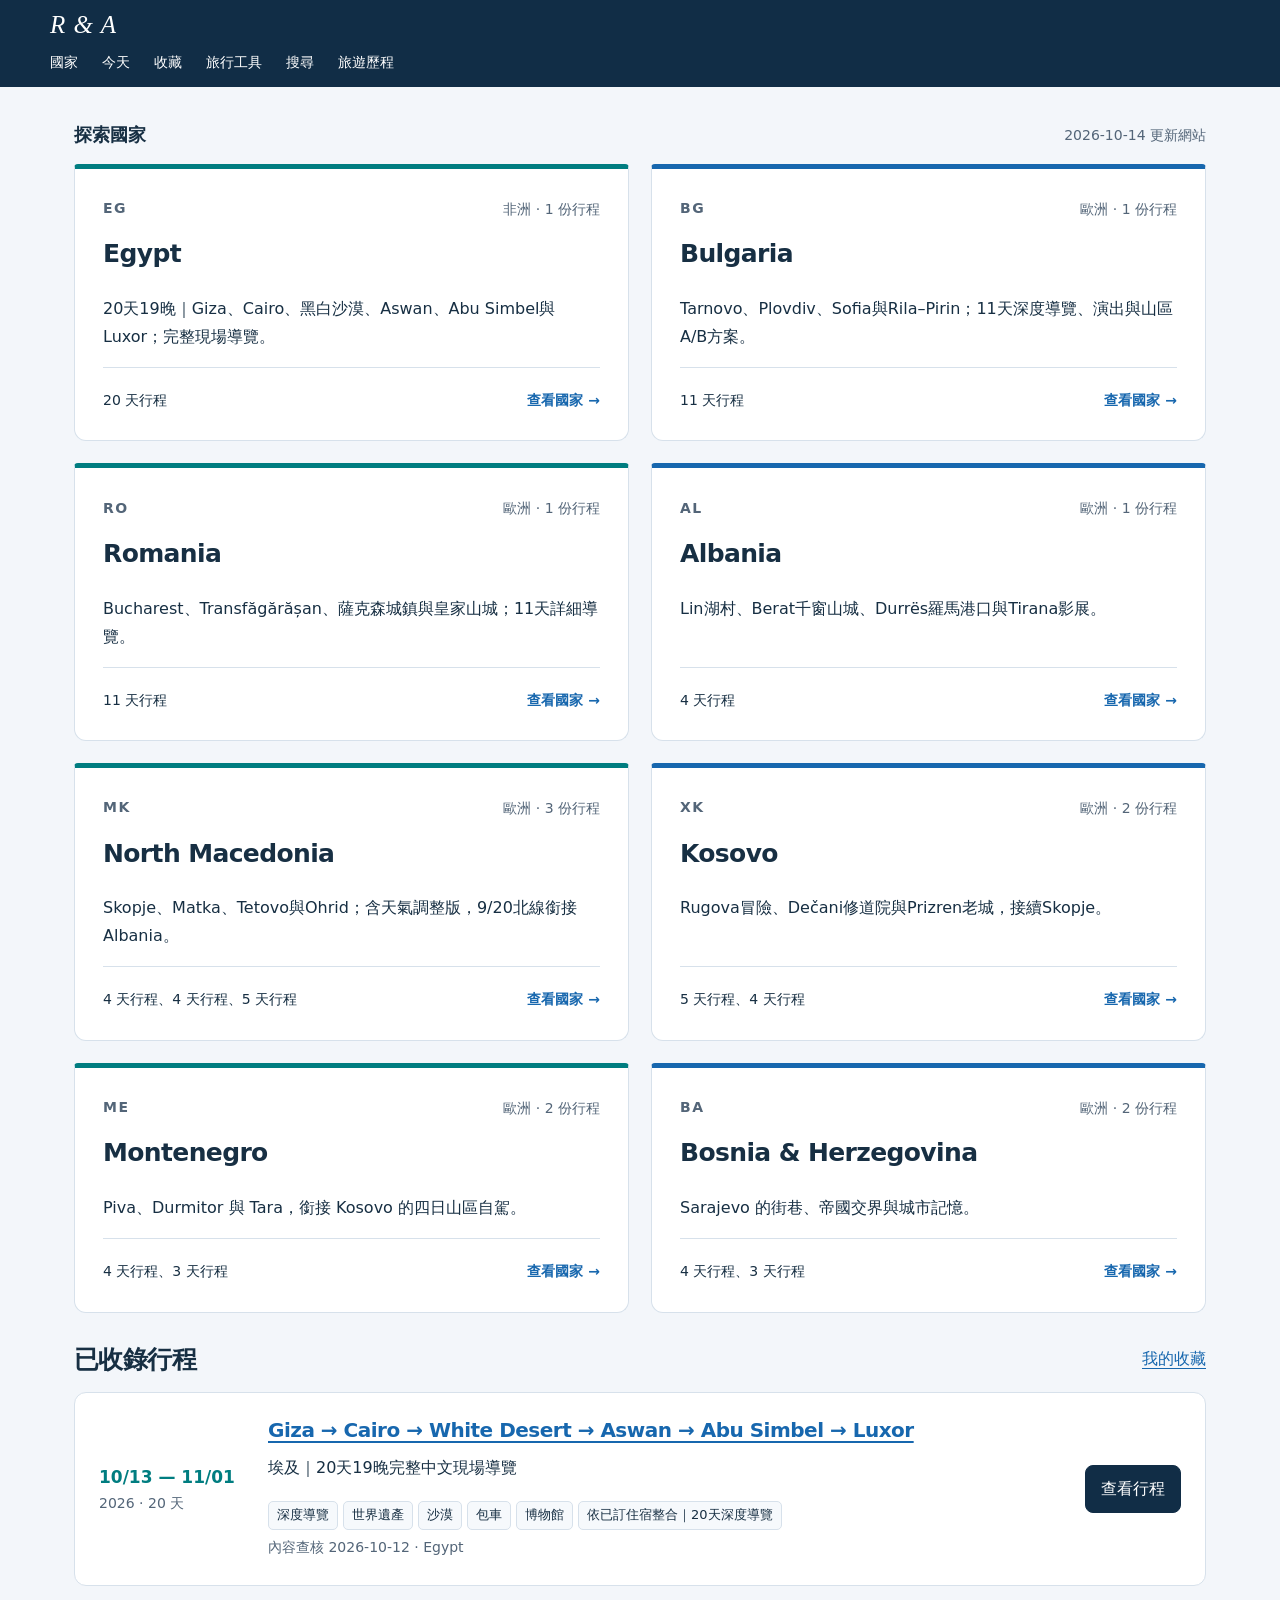
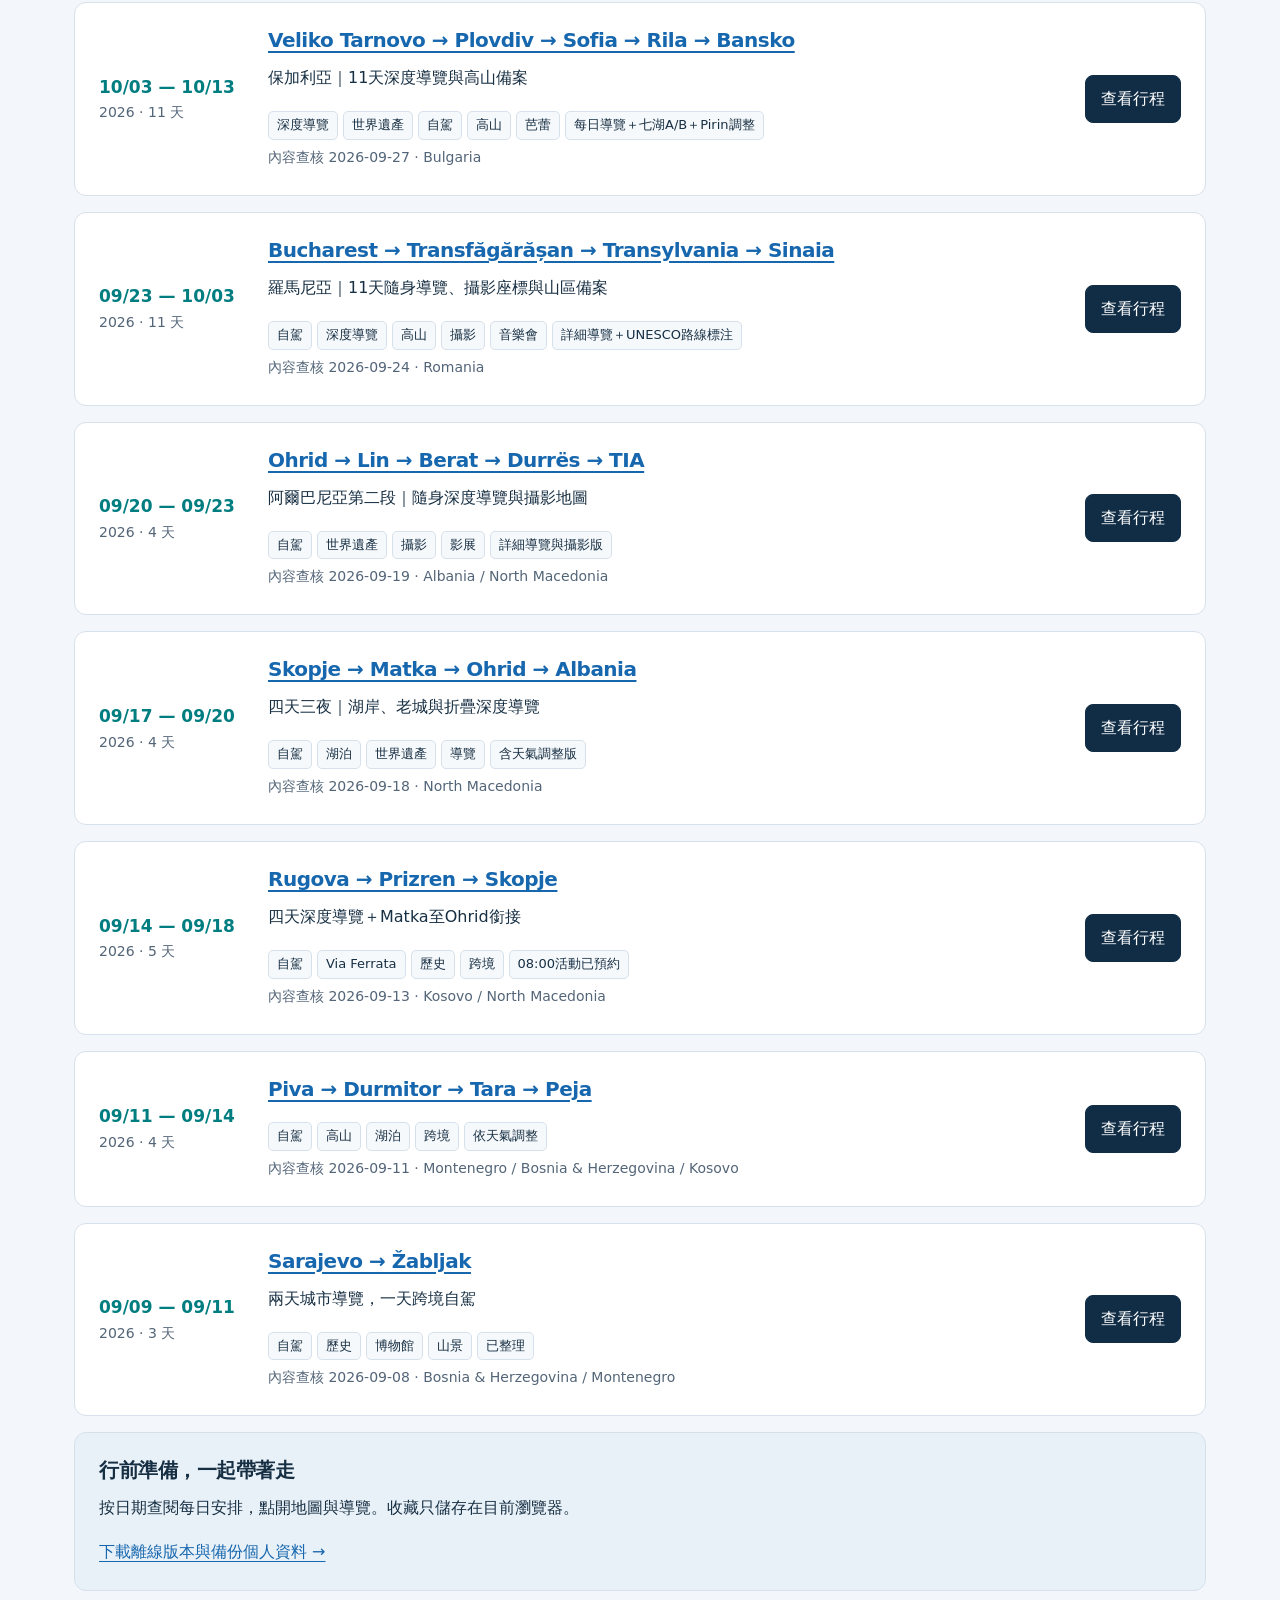
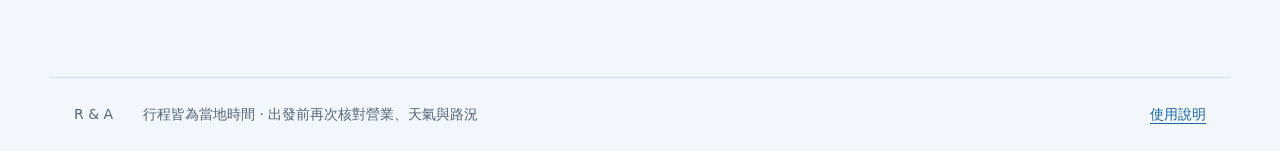
==== commit 5e547c16: "Integrate complete October 14 GEM guide into Egypt itinerary" ====
--- a/index.html
+++ b/index.html
@@ -125,15 +125,269 @@
 @media(max-width:600px){.history-stats{grid-template-columns:repeat(2,1fr);gap:9px}.history-stats>div{padding:15px}.history-card{padding:17px 12px;gap:12px}.history-date{flex-basis:55px}.history-title h3{font-size:18px}.top-actions{overflow-x:auto;flex-wrap:nowrap;max-width:100%}.top-actions a{white-space:nowrap}.history-card .btn{white-space:normal}}
 .flag-panel{padding:0;overflow:hidden}.flag-table{width:100%;border-collapse:collapse;text-align:left}.flag-table th{background:#112d46;color:#fff;padding:14px 18px}.flag-table td{padding:12px 18px;border-bottom:1px solid #dce4e9}.flag-table tbody tr:nth-child(even){background:#f4f7fa}.flag-table td:first-child{width:55px;color:#536578}.flag-table td:nth-child(2){width:115px;white-space:nowrap}.country-flag{font-size:32px;vertical-align:middle;margin-right:8px}.flag-table td:last-child{font-weight:600}@media(max-width:450px){.flag-table th,.flag-table td{padding:10px}.flag-table td:nth-child(2){width:85px}.country-flag{font-size:28px}.flag-table td small{font-size:11px}}
 
-</style></head>
+.legacy .gem-guide{--ink:#172e38;--gold:#a57935;--paper:#f5f0e6;--line:#ddd3c2;--soft:#e7e0d3;--text:#273840}
+.legacy .gem-guide *{box-sizing:border-box}
+.legacy .gem-guide{scroll-behavior:smooth;scroll-padding-top:135px}
+.legacy .gem-guide{margin:0;color:var(--text);background:var(--paper);font:17px/1.85 -apple-system,BlinkMacSystemFont,"Noto Sans CJK TC","PingFang TC","Microsoft JhengHei",sans-serif}
+.legacy .gem-guide a{color:#17616d;text-decoration-thickness:1px;text-underline-offset:3px}
+.legacy .gem-guide main{max-width:960px;margin:auto;padding:24px}
+.legacy .gem-guide header{background:var(--ink);color:#f9f3e7;padding:60px 28px 45px}
+.legacy .gem-guide .cover{max-width:912px;margin:auto}
+.legacy .gem-guide .eyebrow{font-size:12px;letter-spacing:.19em;color:#d9bc80;font-weight:700}
+.legacy .gem-guide h1{font-size:clamp(36px,7vw,66px);line-height:1.22;margin:20px 0}
+.legacy .gem-guide header p{max-width:720px;color:#dfddd4}
+.legacy .gem-guide .stats{display:flex;gap:12px;flex-wrap:wrap;margin-top:28px}
+.legacy .gem-guide .stats span{border:1px solid #607178;padding:9px 14px;border-radius:5px;font-size:14px}
+.legacy .gem-guide nav{position:sticky;top:0;z-index:4;background:#f5f0e6f5;border-bottom:1px solid var(--line);backdrop-filter:blur(8px);padding:10px 20px}
+.legacy .gem-guide .navinner{max-width:912px;margin:auto;display:flex;gap:8px;flex-wrap:wrap}
+.legacy .gem-guide nav a,.legacy .gem-guide .button{font:inherit;font-size:14px;border:1px solid var(--line);padding:6px 12px;border-radius:6px;background:white;text-decoration:none;color:var(--ink);cursor:pointer}
+.legacy .gem-guide h2{font-size:30px;color:var(--ink);line-height:1.4;margin:48px 0 16px}
+.legacy .gem-guide h3{font-size:22px;line-height:1.5;margin:0 0 8px;color:var(--ink)}
+.legacy .gem-guide p{margin:10px 0}
+.legacy .gem-guide .lead{font-size:21px;line-height:1.7}
+.legacy .gem-guide .notice{border-left:4px solid var(--gold);background:#eee3cf;padding:16px 20px;border-radius:0 8px 8px 0;margin:22px 0}
+.legacy .gem-guide .panel{border:1px solid var(--line);background:#fffcf5;border-radius:10px;padding:22px;margin:16px 0}
+.legacy .gem-guide .muted,.legacy .gem-guide .meta{font-size:14px;color:#657077}
+.legacy .gem-guide .kicker{color:var(--gold);font-weight:700;font-size:13px;letter-spacing:.08em}
+.legacy .gem-guide .route{display:grid;grid-template-columns:125px 1fr;border-top:1px solid var(--line);padding:15px 0;gap:18px}
+.legacy .gem-guide .route time{color:var(--gold);font-weight:750;font-size:16px}
+.legacy .gem-guide .route h3{font-size:18px}
+.legacy .gem-guide .route p{font-size:15px;margin:4px 0}
+.legacy .gem-guide .grid{display:grid;grid-template-columns:1fr 1fr;gap:15px}
+.legacy .gem-guide .grid .panel{margin:0}
+.legacy .gem-guide .grid h3{font-size:18px}
+.legacy .gem-guide .grid p{font-size:16px}
+.legacy .gem-guide table{border-collapse:collapse;width:100%;font-size:15px}
+.legacy .gem-guide td,.legacy .gem-guide th{text-align:left;border-bottom:1px solid var(--line);padding:12px 10px;vertical-align:top}
+.legacy .gem-guide th{background:var(--soft)}
+.legacy .gem-guide .tablewrap{overflow:auto}
+.legacy .gem-guide .searchbar{display:flex;gap:8px;flex-wrap:wrap;margin:24px 0 12px}
+.legacy .gem-guide input[type=search]{flex:1;min-width:200px;font:inherit;border:1px solid #bdb29e;border-radius:7px;padding:12px;background:#fff}
+.legacy .gem-guide details.card{background:#fffdf8;border:1px solid var(--line);border-radius:10px;margin:14px 0;overflow:hidden}
+.legacy .gem-guide summary{cursor:pointer;padding:20px;list-style:none}
+.legacy .gem-guide summary::-webkit-details-marker{display:none}
+.legacy .gem-guide summary:after{content:'＋ 展開詳解';font-size:13px;color:var(--gold);display:block;margin-top:8px}
+.legacy .gem-guide details[open] summary:after{content:'− 收起'}
+.legacy .gem-guide details[open] summary{border-bottom:1px solid var(--line)}
+.legacy .gem-guide .cardbody{padding:8px 22px 22px}
+.legacy .gem-guide .num{font-size:12px;letter-spacing:.12em;color:var(--gold)}
+.legacy .gem-guide .badge{font-size:12px;background:#e5ecea;padding:3px 8px;margin-left:8px;border-radius:4px;white-space:nowrap}
+.legacy .gem-guide .badge.must{background:#efe0b8}
+.legacy .gem-guide .one{font-size:16px;color:#495f67}
+.legacy .gem-guide .label{font-weight:700;color:#526b72;font-size:14px;display:block;margin-top:16px}
+.legacy .gem-guide .cardbody p{font-size:16px}
+.legacy .gem-guide .look{background:#f0eee7;padding:12px 15px;border-radius:5px}
+.legacy .gem-guide .sources{font-size:13px;border-top:1px solid var(--line);padding-top:14px;margin-top:18px}
+.legacy .gem-guide .vrow{padding:14px 0;border-bottom:1px solid var(--line)}
+.legacy .gem-guide .vrow a{font-weight:650}
+.legacy .gem-guide .vrow p{font-size:14px}
+.legacy .gem-guide .checklist{padding-left:22px}
+.legacy .gem-guide .checklist li{padding:5px 0}
+.legacy .gem-guide .sectionhead{border-top:3px solid var(--ink);padding-top:16px}
+.legacy .gem-guide .end{margin-top:50px;border-top:1px solid var(--line);padding:25px 0 60px}
+.legacy .gem-guide .hidden{display:none!important}
+.legacy .gem-guide footer{font-size:13px;color:#657077}
+.legacy .gem-guide .groupnote{font-size:15px;color:#59666a}
+.legacy .gem-guide button:focus-visible,.legacy .gem-guide a:focus-visible,.legacy .gem-guide input:focus-visible,.legacy .gem-guide summary:focus-visible{outline:3px solid #bd8a39;outline-offset:3px}
+@media(max-width:640px){.legacy .gem-guide main{padding:17px}
+.legacy .gem-guide .grid{grid-template-columns:1fr}
+.legacy .gem-guide header{padding:38px 20px 32px}
+.legacy .gem-guide h2{font-size:26px}
+.legacy .gem-guide .route{grid-template-columns:1fr;gap:0}
+.legacy .gem-guide .route time{font-size:13px}
+.legacy .gem-guide summary{padding:17px}
+.legacy .gem-guide .cardbody{padding:8px 17px 20px}
+.legacy .gem-guide nav{padding:8px 12px}
+.legacy .gem-guide nav a{font-size:12px;padding:5px 8px}
+.legacy .gem-guide .panel{padding:18px}
+.legacy .gem-guide td,.legacy .gem-guide th{padding:10px 7px}
+.legacy .gem-guide{font-size:16px}}
+@media print{.legacy .gem-guide nav,.legacy .gem-guide .searchbar,.legacy .gem-guide .button{display:none}
+.legacy .gem-guide header{background:white;color:#172e38;padding:20px 0}
+.legacy .gem-guide header p{color:#273840}
+.legacy .gem-guide .stats span{border-color:#aaa}
+.legacy .gem-guide main{max-width:none;padding:0}
+.legacy .gem-guide{font-size:10pt;background:white}
+.legacy .gem-guide h2{break-before:page;margin-top:10px}
+.legacy .gem-guide details{break-inside:avoid}
+.legacy .gem-guide details>div{display:block!important}
+.legacy .gem-guide summary:after{display:none}
+.legacy .gem-guide a{color:inherit}
+.legacy .gem-guide .route{padding:8px 0}
+.legacy .gem-guide .cardbody p{font-size:10pt}
+.legacy .gem-guide .grid p{font-size:10pt}
+.legacy .gem-guide .panel{padding:12px}
+.legacy .gem-guide .sources{font-size:8pt}
+.legacy .gem-guide h3{font-size:14pt}
+.legacy .gem-guide header h1{font-size:35pt}}
+.legacy .gem-guide{padding:0;min-width:0}.legacy .gem-guide section{border:0;box-shadow:none;background:transparent;padding:0}.legacy .gem-guide nav{position:static}.legacy .gem-guide .hidden{display:none!important}.legacy .gem-guide h1{color:inherit}.legacy .gem-guide [id]{scroll-margin-top:calc(var(--sitebar-height,70px) + 65px)}.legacy .gem-guide .searchbar{position:static}.original-plan{margin:24px 0}@media print{.legacy .gem-guide .hidden{display:block!important}}</style></head>
 <body><a class="skip" href="#app-main">跳到內容</a>
 <div id="sitebar"><a class="brand" href="#home" aria-label="Roger and Amber 首頁"><span class="brand-mark">R &amp; A</span></a><div class="top-actions" aria-label="主要功能"><a href="#home">國家</a><a href="#today">今天</a><a href="#saved">收藏</a><a href="#tools">旅行工具</a><a href="#search">搜尋</a><a href="#history">旅遊歷程</a></div></div>
 <main id="app-main" tabindex="-1"></main>
 <div id="toast" role="status" aria-live="polite"></div>
 <footer class="site-footer"><span>R &amp; A</span><span>行程皆為當地時間 · 出發前再次核對營業、天氣與路況</span><a href="#about">使用說明</a></footer>
 <noscript><p>國家目錄需要啟用 JavaScript。<a href="https://github.com/rogeryangct/travel-itineraries">開啟網站原始檔</a>。</p></noscript>
-<script id="catalog" type="application/json">{"site":{"title":"R & A","description":"Travel itineraries by country","updated":"2026-10-12"},"countries":[{"id":"egypt","name":"埃及","english":"Egypt","code":"EG","region":"非洲","summary":"20天19晚｜Giza、Cairo、黑白沙漠、Aswan、Abu Simbel與Luxor；完整現場導覽。","currency":"EGP／埃及鎊","timeZone":"Africa/Cairo"},{"id":"bulgaria","name":"保加利亞","english":"Bulgaria","code":"BG","region":"歐洲","summary":"Tarnovo、Plovdiv、Sofia與Rila–Pirin；11天深度導覽、演出與山區A/B方案。","currency":"EUR／€","timeZone":"Europe/Sofia"},{"id":"romania","name":"羅馬尼亞","english":"Romania","code":"RO","region":"歐洲","summary":"Bucharest、Transfăgărășan、薩克森城鎮與皇家山城；11天詳細導覽。","currency":"RON／lei","timeZone":"Europe/Bucharest"},{"id":"albania","name":"阿爾巴尼亞","english":"Albania","code":"AL","region":"歐洲","summary":"Lin湖村、Berat千窗山城、Durrës羅馬港口與Tirana影展。","currency":"ALL／lek","timeZone":"Europe/Tirane"},{"id":"north-macedonia","name":"北馬其頓","english":"North Macedonia","code":"MK","region":"歐洲","summary":"Skopje、Matka、Tetovo與Ohrid；含天氣調整版，9/20北線銜接Albania。","currency":"MKD／ден","timeZone":"Europe/Skopje"},{"id":"kosovo","name":"科索沃","english":"Kosovo","code":"XK","region":"歐洲","summary":"Rugova冒險、Dečani修道院與Prizren老城，接續Skopje。","currency":"EUR／€","timeZone":"Europe/Belgrade"},{"id":"montenegro","name":"蒙特內哥羅","english":"Montenegro","code":"ME","region":"歐洲","summary":"Piva、Durmitor 與 Tara，銜接 Kosovo 的四日山區自駕。","currency":"EUR／€","timeZone":"Europe/Podgorica"},{"id":"bosnia","name":"波士尼亞與赫塞哥維納","english":"Bosnia & Herzegovina","code":"BA","region":"歐洲","summary":"Sarajevo 的街巷、帝國交界與城市記憶。","currency":"BAM／KM","timeZone":"Europe/Sarajevo"}],"trips":[{"id":"egypt-2026","title":"Giza → Cairo → White Desert → Aswan → Abu Simbel → Luxor","subtitle":"埃及｜20天19晚完整中文現場導覽","countries":["egypt"],"start":"2026-10-13","end":"2026-11-01","verified":"2026-10-12","status":"依已訂住宿整合｜20天深度導覽","tags":["深度導覽","世界遺產","沙漠","包車","博物館"],"content":"content/egypt-2026.json","timeZone":"Africa/Cairo","important":"10/26住Abu Simbel、10/28包車至Luxor、11/1搭機；Dendera改10/29。10/29跨10/30結束夏令時間。","days":[{"id":"eg1013","date":"2026-10-13","label":"SOF → ATH → CAI｜抵達與吉薩入住"},{"id":"eg1014","date":"2026-10-14","label":"Giza｜金字塔群、獅身人面像與王權地景"},{"id":"eg1015","date":"2026-10-15","label":"GEM｜從王權到日常生活的完整博物館日"},{"id":"eg1016","date":"2026-10-16","label":"Saqqara → Memphis → Dahshur｜金字塔如何被發明"},{"id":"eg1017","date":"2026-10-17","label":"Giza → Bahariya → Black & White Desert｜綠洲與古海床"},{"id":"eg1018","date":"2026-10-18","label":"White Desert日出 → Cairo／Zamalek"},{"id":"eg1019","date":"2026-10-19","label":"Egyptian Museum → Downtown｜考古史與近代開羅"},{"id":"eg1020","date":"2026-10-20","label":"Coptic Cairo＋NMEC｜基督教、伊斯蘭與木乃伊"},{"id":"eg1021","date":"2026-10-21","label":"Historic Cairo｜堡壘、馬穆魯克與工藝街"},{"id":"eg1022","date":"2026-10-22","label":"Manial＋Nilometer → Zamalek｜王室品味與尼羅河數據"},{"id":"eg1023","date":"2026-10-23","label":"Cairo → Aswan｜尼羅河第一瀑布與努比亞門戶"},{"id":"eg1024","date":"2026-10-24","label":"Aswan｜Philae、花崗岩與努比亞博物館"},{"id":"eg1025","date":"2026-10-25","label":"Elephantine＋Felucca｜河流、社群與慢旅行"},{"id":"eg1026","date":"2026-10-26","label":"Aswan → Abu Simbel｜納瑟湖邊住一晚"},{"id":"eg1027","date":"2026-10-27","label":"Abu Simbel晨光 → Aswan｜帝國宣傳與保存工程"},{"id":"eg1028","date":"2026-10-28","label":"Aswan → Kom Ombo → Edfu → Luxor｜包車神廟日"},{"id":"eg1029","date":"2026-10-29","label":"Dendera → Luxor Temple夜景｜Hathor與王權更新"},{"id":"eg1030","date":"2026-10-30","label":"Luxor West Bank｜帝王谷、女性法老與工匠"},{"id":"eg1031","date":"2026-10-31","label":"熱氣球候選＋Karnak＋Luxor Museum｜旅程收束"},{"id":"eg1101","date":"2026-11-01","label":"LXR → CAI → AMM｜離開埃及"}],"history":{"title":"Egypt｜金字塔、沙漠、努比亞與底比斯","countries":["egypt"],"cityVisits":[{"name":"Giza","date":"2026-10-13"},{"name":"Cairo","date":"2026-10-18"},{"name":"Aswan","date":"2026-10-23"},{"name":"Abu Simbel","date":"2026-10-26"},{"name":"Kom Ombo","date":"2026-10-28"},{"name":"Edfu","date":"2026-10-28"},{"name":"Luxor","date":"2026-10-28"},{"name":"Dendera","date":"2026-10-29"}],"note":"依2026/10/12已訂資料：20個日曆日、19晚；與Bulgaria共享10/13在總天數只計一次。10/17露營計1晚，Luxor兩筆訂單合計4晚。取消舊規劃河輪及紅海，不累計Hurghada或11/2–6；Jordan僅為11/1銜接航班，未新增完整國家行程。不把機場轉機算Athens城市到訪。城市按預定實際參觀日累計，並非即時到訪追蹤。","details":["10/13–17｜Brassbell | By the Pyramids｜Giza，4晚","10/17–18｜黑白沙漠露營｜Western Desert，1晚；團商與包含項目依訂單確認","10/18–23｜Studio 18 Airbnb_Abu Al Feda｜Cairo／Zamalek，5晚","10/23–26｜Pajama Hostel Nile View｜Aswan，3晚","10/26–27｜Hllol Hotel Abu Simbel｜Abu Simbel，1晚","10/27–28｜Pajama Hostel Nile View｜Aswan，1晚","10/28–11/1｜Temple & Nile view｜Luxor，4晚；兩筆訂單，確認10/29是否須換房","10/13 Aegean A3981／A3934 SOF→ATH→CAI 10:55–19:05","10/23 Air Cairo SM94 CAI→ASW 14:30–15:50；ASW住宿接送待再次確認","10/28 包車 Aswan→Kom Ombo→Edfu→Luxor","11/1 EgyptAir LXR→CAI 08:55–10:05；CAI→AMM 17:05–19:25；航廈與直掛以票務為準"]}},{"id":"bulgaria-2026","title":"Veliko Tarnovo → Plovdiv → Sofia → Rila → Bansko","subtitle":"保加利亞｜11天深度導覽與高山備案","countries":["bulgaria"],"start":"2026-10-03","end":"2026-10-13","verified":"2026-09-27","status":"每日導覽＋七湖A/B＋Pirin調整","tags":["深度導覽","世界遺產","自駕","高山","芭蕾"],"content":"content/bulgaria-2026.json","timeZone":"Europe/Sofia","important":"10/3聲光秀、10/8芭蕾已公布但未代購；10/10住宿二選一需核對取消期限，Pirin改10/12。10/13提前還車須書面確認。","days":[{"id":"bg03","date":"2026-10-03","label":"Bucharest → Veliko Tarnovo｜河谷山城與聲光秀"},{"id":"bg04","date":"2026-10-04","label":"Veliko Tarnovo → Arbanasi｜帝國與商人住宅"},{"id":"bg05","date":"2026-10-05","label":"Veliko Tarnovo → Plovdiv｜06:50直達車與城市散步"},{"id":"bg06","date":"2026-10-06","label":"Plovdiv｜羅馬劇場、復興宅邸與馬賽克"},{"id":"bg07","date":"2026-10-07","label":"Plovdiv → Sofia｜Serdica地下城市與礦泉街區"},{"id":"bg08","date":"2026-10-08","label":"Sofia｜國家歷史、週四美術館與芭蕾"},{"id":"bg09","date":"2026-10-09","label":"SOF取車 → Dupnitsa → Sapareva Banya"},{"id":"bg10","date":"2026-10-10","label":"Seven Rila Lakes A／Rila Monastery B｜當晨決策"},{"id":"bg11","date":"2026-10-11","label":"Rila Monastery轉移日／Bansko完整日｜避開Vihren賽事"},{"id":"bg12","date":"2026-10-12","label":"Pirin短走 → Sofia｜13:00左右北返"},{"id":"bg13","date":"2026-10-13","label":"Sofia Airport還車 → ATH → CAI"}],"history":{"title":"Bulgaria｜帝國山城、Sofia與Rila–Pirin","countries":["bulgaria"],"cityVisits":[{"name":"Veliko Tarnovo","date":"2026-10-03"},{"name":"Arbanasi","date":"2026-10-04"},{"name":"Plovdiv","date":"2026-10-05"},{"name":"Sofia","date":"2026-10-07"},{"name":"Dupnitsa","date":"2026-10-09"},{"name":"Sapareva Banya","date":"2026-10-09"},{"name":"Bansko","date":"2026-10-11"}],"note":"10/3–13共11個日曆日、10晚；10/3與羅馬尼亞重疊日只計一次。10/10住宿與路線二選一不重複累加；Bansko以兩案共同的10/11計城市日期，若提早抵達再更新。未到訪前不加入已旅行國家數；僅按排程經過日期計算，行程變更請更新。","details":["10/3–5｜Aleko Apartments City Center｜Veliko Tarnovo，2晚","10/5–7｜2BD Heart of Plovdiv Boheme Flat｜Plovdiv，2晚","10/7–9｜Luxury Apartments 1｜Sofia，2晚","10/9–10｜Апартаменти ЗДРАВЕ｜Sapareva Banya，1晚","10/10–11｜Апартаменти ЗДРАВЕ 或 Ski Nomad Bansko｜A七湖成功續住Sapareva；B改修道院後到Bansko，二擇一","10/11–12｜Ski Nomad Bansko｜Bansko，1晚","10/12–13｜N9 Studentski Loft｜Sofia，1晚","10/3 FlixBus Bucharest→Veliko Tarnovo 10:10；電子票為準","10/9 08:30–10/13 TOP租車；10/13提前還車待書面確認","10/13 10:55 Aegean SOF→ATH→CAI，依使用者航班資料"]}},{"id":"romania-2026","title":"Bucharest → Transfăgărășan → Transylvania → Sinaia","subtitle":"羅馬尼亞｜11天隨身導覽、攝影座標與山區備案","countries":["romania"],"start":"2026-09-23","end":"2026-10-03","verified":"2026-09-24","status":"詳細導覽＋UNESCO路線標注","tags":["自駕","深度導覽","高山","攝影","音樂會"],"content":"content/romania-2026.json","timeZone":"Europe/Bucharest","important":"住宿固定；Viscri部分關閉、Pelișor不入內；9/26山路與9/30峽谷當日決策。所有建議票務尚未預約。 UNESCO已標注：Biertan、Sighișoara、Viscri；9/29新增Saschiz外觀，Prejmer／Arutela為替代或條件式。","days":[{"id":"ro23","date":"2026-09-23","label":"抵達Bucharest｜老城與王國立面"},{"id":"ro24","date":"2026-09-24","label":"Bucharest｜人民宮、革命與Athenaeum音樂會"},{"id":"ro25","date":"2026-09-25","label":"取車 → Curtea de Argeș → Vidraru湖畔"},{"id":"ro26","date":"2026-09-26","label":"Transfăgărășan｜高山道路與冰斗湖"},{"id":"ro27","date":"2026-09-27","label":"Sibiu＋ASTRA｜城市自治與農村技術"},{"id":"ro28","date":"2026-09-28","label":"Biertan → Sighișoara｜教堂堡壘與行會城牆"},{"id":"ro29","date":"2026-09-29","label":"Clock Tower → Viscri → Rupea → Brașov"},{"id":"ro30","date":"2026-09-30","label":"Libearty＋Seven Ladders｜保育與峽谷"},{"id":"ro01","date":"2026-10-01","label":"Cantacuzino → Peleș → Sinaia｜貴族與王室"},{"id":"ro02","date":"2026-10-02","label":"Sinaia → Bucharest｜還車與Spring Palace"},{"id":"ro03","date":"2026-10-03","label":"Bucharest → Veliko Tarnovo"}]},{"id":"albania-second-2026","title":"Ohrid → Lin → Berat → Durrës → TIA","subtitle":"阿爾巴尼亞第二段｜隨身深度導覽與攝影地圖","countries":["albania","north-macedonia"],"start":"2026-09-20","end":"2026-09-23","verified":"2026-09-19","status":"詳細導覽與攝影版","tags":["自駕","世界遺產","攝影","影展"],"content":"content/albania-second-2026.json","timeZone":"Europe/Tirane","important":"9/20 07:30由Ohrid北線出境。Berat兩晚、Laknas一晚；9/22 TIFF 18:00場次候選；9/23 07:45還車須確認。","days":[{"id":"al20","date":"2026-09-20","label":"Ohrid → Lin → Berat｜湖岸與千窗黃昏"},{"id":"al21","date":"2026-09-21","label":"Berat｜活城堡、聖像與住宅城市"},{"id":"al22","date":"2026-09-22","label":"Durrës → Laknas → TIFF｜海港考古與當代電影"},{"id":"al23","date":"2026-09-23","label":"Laknas → TIA → Bucharest｜提前還車搭機"}]},{"id":"north-macedonia-2026","title":"Skopje → Matka → Ohrid → Albania","subtitle":"四天三夜｜湖岸、老城與折疊深度導覽","countries":["north-macedonia"],"start":"2026-09-17","end":"2026-09-20","verified":"2026-09-18","status":"含天氣調整版","tags":["自駕","湖泊","世界遺產","導覽"],"content":"content/north-macedonia-2026.json","timeZone":"Europe/Skopje","important":"已新增方案B｜天氣調整版：9/18 Kaneo黃昏、9/19南岸、9/20北線經Lin至Berat；原方案A保留。 9/20實際銜接請用「阿爾巴尼亞第二段」07:30出發新版。","days":[{"id":"mk17","date":"2026-09-17","label":"Prizren → Skopje｜河流兩岸的首都"},{"id":"mk18","date":"2026-09-18","label":"Matka → Tetovo → Ohrid｜峽谷與彩繪清真寺"},{"id":"mk19","date":"2026-09-19","label":"Ohrid｜世界遺產老城與 Kaneo"},{"id":"mk20","date":"2026-09-20","label":"Ohrid 南岸 → St. Naum → Albania"}]},{"id":"kosovo-2026","title":"Rugova → Prizren → Skopje","subtitle":"四天深度導覽＋Matka至Ohrid銜接","countries":["kosovo","north-macedonia"],"start":"2026-09-14","end":"2026-09-18","verified":"2026-09-13","status":"08:00活動已預約","tags":["自駕","Via Ferrata","歷史","跨境"],"content":"content/kosovo-2026.json","timeZone":"Europe/Skopje","important":"9/14住Chalet Kujta山區；9/15 08:00活動已預約，路線待嚮導確認。9/17走R7＋R6直達Skopje；Matka留9/18。 9/17起請使用「Skopje → Matka → Ohrid → Albania」完整新版。","days":[{"id":"ks14","date":"2026-09-14","label":"Durmitor → Peja → Rugova 山區住宿"},{"id":"ks15","date":"2026-09-15","label":"08:00 已預約冒險 → Dečani → Prizren"},{"id":"ks16","date":"2026-09-16","label":"Prizren 歷史老城與堡壘黃昏"},{"id":"ks17","date":"2026-09-17","label":"R7＋R6 → Skopje 完整半日"},{"id":"ks18","date":"2026-09-18","label":"Matka Canyon → Ohrid 銜接"}]},{"id":"montenegro-north-2026","title":"Piva → Durmitor → Tara → Peja","countries":["montenegro","bosnia","kosovo"],"start":"2026-09-11","end":"2026-09-14","verified":"2026-09-11","status":"依天氣調整","tags":["自駕","高山","湖泊","跨境"],"content":"content/montenegro-north-2026.json","timeZone":"Europe/Podgorica","important":"9/11 南段 Trsa–Sedlo 已完成。9/12 休息／安全空檔看草原墓碑，三鐵04:30黑湖起跑；9/13黑湖＋Ćurevac，北段需計原路返回。9/14不跨Tara Bridge，南岸R10仍需確認。","days":[{"id":"mn11","date":"2026-09-11","label":"Piva 與跨境"},{"id":"mn12","date":"2026-09-12","label":"三鐵與草原文化"},{"id":"mn13","date":"2026-09-13","label":"黑湖與北段往返"},{"id":"mn14","date":"2026-09-14","label":"Tara 南岸至 Peja"}]},{"id":"balkans-2026","title":"Sarajevo → Žabljak","subtitle":"兩天城市導覽，一天跨境自駕","countries":["bosnia","montenegro"],"start":"2026-09-09","end":"2026-09-11","verified":"2026-09-08","status":"已整理","tags":["自駕","歷史","博物館","山景"],"content":"content/balkans-2026.html","days":[{"id":"d9","date":"2026-09-09","label":"城市與奧運之山"},{"id":"d10","date":"2026-09-10","label":"隧道與國家博物館"},{"id":"d11","date":"2026-09-11","label":"經 Šavnik 跨境"}],"checklist":["核對博物館時段與 Haggadah 入場安排","確認纜車營運、山區天氣與路況","準備護照、租車跨境文件與保險","下載行程及 Google Maps 離線地圖","9/11 前備妥早餐、飲水並確認油量"],"important":"9/11 請使用接續的「Piva → Durmitor → Tara → Peja」最新版：06:30 出發，經 Rogatica／Goražde，再走 Piva／Šavnik。"}],"history":{"updated":"2026-09-25","records":[{"id":"archive-2026-06-05","title":"Tokyo, Japan & MSC Bellissima Cruise","start":"2026-06-05","end":"2026-06-13","countries":["Japan"],"cities":["Tokyo"],"source":"PDF · 更新至 2026/6/13","reportedDays":9,"note":" 郵輪未提供的靠港城市不推估。"},{"id":"archive-2026-03-29","title":"Italy","start":"2026-03-29","end":"2026-04-05","countries":["Italy"],"cities":[],"source":"PDF · 更新至 2026/6/13","reportedDays":8},{"id":"archive-2026-03-14","title":"Greece","start":"2026-03-14","end":"2026-03-29","countries":["Greece"],"cities":[],"source":"PDF · 更新至 2026/6/13","reportedDays":16},{"id":"archive-2026-03-07","title":"Cyprus","start":"2026-03-07","end":"2026-03-14","countries":["Cyprus"],"cities":[],"source":"PDF · 更新至 2026/6/13","reportedDays":8},{"id":"archive-2026-03-01","title":"Greece","start":"2026-03-01","end":"2026-03-07","countries":["Greece"],"cities":[],"source":"PDF · 更新至 2026/6/13","reportedDays":7},{"id":"archive-2026-01-10","title":"Brazil","start":"2026-01-10","end":"2026-02-28","countries":["Brazil"],"cities":[],"source":"PDF · 更新至 2026/6/13","reportedDays":50},{"id":"archive-2026-01-08","title":"Iguazu, Argentina","start":"2026-01-08","end":"2026-01-10","countries":["Argentina"],"cities":[],"source":"PDF · 更新至 2026/6/13","reportedDays":3},{"id":"archive-2025-12-22","title":"Antarctica Cruise","start":"2025-12-22","end":"2026-01-08","countries":[],"cities":[],"source":"PDF · 更新至 2026/6/13","reportedDays":18,"note":"南極洲另列旅程，不當作國家；停靠地未提供。 郵輪未提供的靠港城市不推估。"},{"id":"archive-2025-11-22","title":"Argentina","start":"2025-11-22","end":"2025-12-22","countries":["Argentina"],"cities":[],"source":"PDF · 更新至 2026/6/13","reportedDays":31},{"id":"archive-2025-11-06","title":"Chile","start":"2025-11-06","end":"2025-11-22","countries":["Chile"],"cities":[],"source":"PDF · 更新至 2026/6/13","reportedDays":17},{"id":"archive-2025-09-18","title":"Mexico","start":"2025-09-18","end":"2025-11-05","countries":["Mexico"],"cities":[],"source":"PDF · 更新至 2026/6/13","reportedDays":49},{"id":"archive-2025-08-08","title":"Alaska, Canada & Western USA","start":"2025-08-08","end":"2025-09-18","countries":["United States","Canada"],"cities":[],"source":"PDF · 更新至 2026/6/13","reportedDays":42},{"id":"archive-2025-07-27","title":"Peru","start":"2025-07-27","end":"2025-08-08","countries":["Peru"],"cities":[],"source":"PDF · 更新至 2026/6/13","reportedDays":13},{"id":"archive-2025-06-28","title":"Bolivia","start":"2025-06-28","end":"2025-07-27","countries":["Bolivia"],"cities":[],"source":"PDF · 更新至 2026/6/13","reportedDays":30},{"id":"archive-2025-06-11","title":"Peru","start":"2025-06-11","end":"2025-06-28","countries":["Peru"],"cities":[],"source":"PDF · 更新至 2026/6/13","reportedDays":18},{"id":"archive-2025-04-29","title":"Colombia","start":"2025-04-29","end":"2025-06-11","countries":["Colombia"],"cities":[],"source":"PDF · 更新至 2026/6/13","reportedDays":44},{"id":"archive-2025-04-21","title":"New York, USA","start":"2025-04-21","end":"2025-04-29","countries":["United States"],"cities":["New York"],"source":"PDF · 更新至 2026/6/13","reportedDays":9},{"id":"archive-2025-04-02","title":"Japan","start":"2025-04-02","end":"2025-04-21","countries":["Japan"],"cities":[],"source":"PDF · 更新至 2026/6/13","reportedDays":20},{"id":"archive-2025-03-29","title":"MSC Cruise, Taipei - Tokyo","start":"2025-03-29","end":"2025-04-02","countries":["Japan"],"cities":["Tokyo"],"source":"PDF · 更新至 2026/6/13","reportedDays":5,"note":" 郵輪未提供的靠港城市不推估。"},{"id":"archive-2024-09-19","title":"Sapporo, Tokyo, Japan","start":"2024-09-19","end":"2024-12-14","countries":["Japan"],"cities":["Tokyo","Sapporo"],"source":"PDF · 更新至 2026/6/13","reportedDays":87},{"id":"archive-2024-07-10","title":"Northern Europe & Iceland","start":"2024-07-10","end":"2024-09-13","countries":["Iceland"],"cities":[],"source":"PDF · 更新至 2026/6/13","reportedDays":66,"note":"北歐各國尚未列明；目前只計已確認的 Iceland。"},{"id":"archive-2024-07-05","title":"Fukuoka, Japan","start":"2024-07-05","end":"2024-07-10","countries":["Japan"],"cities":["Fukuoka"],"source":"PDF · 更新至 2026/6/13","reportedDays":6},{"id":"archive-2024-05-01","title":"Bali","start":"2024-05-01","end":"2024-05-25","countries":["Indonesia"],"cities":[],"source":"PDF · 更新至 2026/6/13","reportedDays":25},{"id":"archive-2024-03-28","title":"Italy","start":"2024-03-28","end":"2024-04-15","countries":["Italy"],"cities":[],"source":"PDF · 更新至 2026/6/13","reportedDays":19},{"id":"archive-2024-02-03","title":"Spain","start":"2024-02-03","end":"2024-02-19","countries":["Spain"],"cities":[],"source":"PDF · 更新至 2026/6/13","reportedDays":17},{"id":"archive-2023-09-29","title":"Turkey","start":"2023-09-29","end":"2023-10-16","countries":["Turkey"],"cities":[],"source":"PDF · 更新至 2026/6/13","reportedDays":18},{"id":"archive-2023-08-25","title":"Bali","start":"2023-08-25","end":"2023-08-29","countries":["Indonesia"],"cities":[],"source":"PDF · 更新至 2026/6/13","reportedDays":5},{"id":"archive-2023-06-14","title":"Croatia & Budapest","start":"2023-06-14","end":"2023-06-25","countries":["Croatia","Hungary"],"cities":["Budapest"],"source":"PDF · 更新至 2026/6/13","reportedDays":12},{"id":"archive-2023-04-02","title":"Langkawi","start":"2023-04-02","end":"2023-04-06","countries":["Malaysia"],"cities":[],"source":"PDF · 更新至 2026/6/13","reportedDays":5},{"id":"archive-2023-01-14","title":"BKK, Ko Samui, Chiang Mai","start":"2023-01-14","end":"2023-01-30","countries":["Thailand"],"cities":["Chiang Mai","Bangkok"],"source":"PDF · 更新至 2026/6/13","reportedDays":17},{"id":"archive-2022-11-17","title":"Kyoto & Osaka","start":"2022-11-17","end":"2022-11-27","countries":["Japan"],"cities":["Osaka","Kyoto"],"source":"PDF · 更新至 2026/6/13","reportedDays":11},{"id":"archive-2020-01-18","title":"Hawaii","start":"2020-01-18","end":"2020-02-02","countries":["United States"],"cities":[],"source":"PDF · 更新至 2026/6/13","reportedDays":16},{"id":"archive-2019-10-09","title":"George Town, Malaysia","start":"2019-10-09","end":"2019-10-14","countries":["Malaysia"],"cities":["George Town"],"source":"PDF · 更新至 2026/6/13","reportedDays":6},{"id":"archive-2019-09-07","title":"Switzerland & Brussels","start":"2019-09-07","end":"2019-09-22","countries":["Switzerland","Belgium"],"cities":["Brussels"],"source":"PDF · 更新至 2026/6/13","reportedDays":16},{"id":"archive-2019-06-07","title":"Da Nang, Vietnam","start":"2019-06-07","end":"2019-06-11","countries":["Vietnam"],"cities":["Da Nang"],"source":"PDF · 更新至 2026/6/13","reportedDays":5},{"id":"archive-2019-04-03","title":"Korea","start":"2019-04-03","end":"2019-04-08","countries":["South Korea"],"cities":[],"source":"PDF · 更新至 2026/6/13","reportedDays":6},{"id":"archive-2019-01-25","title":"Portugal & Morocco","start":"2019-01-25","end":"2019-02-17","countries":["Portugal","Morocco"],"cities":[],"source":"PDF · 更新至 2026/6/13","reportedDays":24},{"id":"archive-2018-09-15","title":"Italy","start":"2018-09-15","end":"2018-09-29","countries":["Italy"],"cities":[],"source":"PDF · 更新至 2026/6/13","reportedDays":15},{"id":"archive-2018-08-30","title":"Sanya Club Med","start":"2018-08-30","end":"2018-09-02","countries":["China"],"cities":["Sanya"],"source":"PDF · 更新至 2026/6/13","reportedDays":4},{"id":"archive-2018-05-20","title":"Singapore","start":"2018-05-20","end":"2018-05-24","countries":["Singapore"],"cities":["Singapore"],"source":"PDF · 更新至 2026/6/13","reportedDays":5},{"id":"archive-2018-04-24","title":"Bangkok","start":"2018-04-24","end":"2018-05-01","countries":["Thailand"],"cities":["Bangkok"],"source":"PDF · 更新至 2026/6/13","reportedDays":8},{"id":"archive-2018-04-04","title":"Hanoi","start":"2018-04-04","end":"2018-04-09","countries":["Vietnam"],"cities":["Hanoi"],"source":"PDF · 更新至 2026/6/13","reportedDays":6},{"id":"archive-2018-02-13","title":"Spain","start":"2018-02-13","end":"2018-03-04","countries":["Spain"],"cities":[],"source":"PDF · 更新至 2026/6/13","reportedDays":20},{"id":"archive-2017-12-30","title":"Tokyo","start":"2017-12-30","end":"2018-01-03","countries":["Japan"],"cities":["Tokyo"],"source":"PDF · 更新至 2026/6/13","reportedDays":5},{"id":"archive-2017-09-30","title":"Canada East","start":"2017-09-30","end":"2017-10-15","countries":["Canada"],"cities":[],"source":"PDF · 更新至 2026/6/13","reportedDays":16},{"id":"archive-2017-05-26","title":"Edinburgh, UK","start":"2017-05-26","end":"2017-06-11","countries":["United Kingdom"],"cities":["Edinburgh"],"source":"PDF · 更新至 2026/6/13","reportedDays":17},{"id":"archive-2017-01-21","title":"Auckland, New Zealand","start":"2017-01-21","end":"2017-02-05","countries":["New Zealand"],"cities":["Auckland"],"source":"PDF · 更新至 2026/6/13","reportedDays":16},{"id":"archive-2016-12-10","title":"Sydney","start":"2016-12-10","end":"2016-12-16","countries":["Australia"],"cities":["Sydney"],"source":"PDF · 更新至 2026/6/13","reportedDays":7},{"id":"archive-2016-11-12","title":"Ho Chi Minh","start":"2016-11-12","end":"2016-11-17","countries":["Vietnam"],"cities":["Ho Chi Minh"],"source":"PDF · 更新至 2026/6/13","reportedDays":6},{"id":"archive-2016-09-15","title":"Paris","start":"2016-09-15","end":"2016-10-02","countries":["France"],"cities":["Paris"],"source":"PDF · 更新至 2026/6/13","reportedDays":18},{"id":"archive-2016-07-09","title":"Hong Kong","start":"2016-07-09","end":"2016-07-11","countries":["Hong Kong"],"cities":["Hong Kong"],"source":"PDF · 更新至 2026/6/13","reportedDays":3},{"id":"archive-2016-04-02","title":"China","start":"2016-04-02","end":"2016-04-06","countries":["China"],"cities":[],"source":"PDF · 更新至 2026/6/13","reportedDays":5},{"id":"archive-2016-02-05","title":"Melbourne","start":"2016-02-05","end":"2016-02-22","countries":["Australia"],"cities":["Melbourne"],"source":"PDF · 更新至 2026/6/13","reportedDays":18},{"id":"archive-2016-01-05","title":"Bangkok, Thailand","start":"2016-01-05","end":"2016-01-06","countries":["Thailand"],"cities":["Bangkok"],"source":"PDF · 更新至 2026/6/13","reportedDays":2},{"id":"archive-2016-01-02","title":"Krabi, Thailand","start":"2016-01-02","end":"2016-01-05","countries":["Thailand"],"cities":["Krabi"],"source":"PDF · 更新至 2026/6/13","reportedDays":4},{"id":"archive-2015-08-27","title":"Kota Kinabalu, Malaysia","start":"2015-08-27","end":"2015-08-31","countries":["Malaysia"],"cities":["Kota Kinabalu"],"source":"PDF · 更新至 2026/6/13","reportedDays":5},{"id":"archive-2015-06-18","title":"San Francisco","start":"2015-06-18","end":"2015-06-28","countries":["United States"],"cities":["San Francisco"],"source":"PDF · 更新至 2026/6/13","reportedDays":11},{"id":"archive-2015-05-01","title":"Tokyo, Japan","start":"2015-05-01","end":"2015-05-05","countries":["Japan"],"cities":["Tokyo"],"source":"PDF · 更新至 2026/6/13","reportedDays":5},{"id":"archive-2015-02-14","title":"Melbourne","start":"2015-02-14","end":"2015-03-01","countries":["Australia"],"cities":["Melbourne"],"source":"PDF · 更新至 2026/6/13","reportedDays":16},{"id":"archive-2015-01-01","title":"Krabi, Thailand","start":"2015-01-01","end":"2015-01-07","countries":["Thailand"],"cities":["Krabi"],"source":"PDF · 更新至 2026/6/13","reportedDays":7},{"id":"archive-2014-08-28","title":"Prague","start":"2014-08-28","end":"2014-09-08","countries":["Czechia"],"cities":["Prague"],"source":"PDF · 更新至 2026/6/13","reportedDays":12},{"id":"archive-2014-06-14","title":"Osaka","start":"2014-06-14","end":"2014-06-18","countries":["Japan"],"cities":["Osaka"],"source":"PDF · 更新至 2026/6/13","reportedDays":5},{"id":"archive-2014-04-03","title":"Club Med Bintan","start":"2014-04-03","end":"2014-04-07","countries":["Indonesia"],"cities":[],"source":"PDF · 更新至 2026/6/13","reportedDays":5},{"id":"archive-2014-01-24","title":"New Zealand","start":"2014-01-24","end":"2014-02-09","countries":["New Zealand"],"cities":[],"source":"PDF · 更新至 2026/6/13","reportedDays":17},{"id":"archive-2013-09-05","title":"Tokyo","start":"2013-09-05","end":"2013-09-09","countries":["Japan"],"cities":["Tokyo"],"source":"PDF · 更新至 2026/6/13","reportedDays":5},{"id":"archive-2013-08-09","title":"Hong Kong","start":"2013-08-09","end":"2013-08-12","countries":["Hong Kong"],"cities":["Hong Kong"],"source":"PDF · 更新至 2026/6/13","reportedDays":4},{"id":"archive-2013-06-08","title":"Okinawa","start":"2013-06-08","end":"2013-06-11","countries":["Japan"],"cities":[],"source":"PDF · 更新至 2026/6/13","reportedDays":4},{"id":"archive-2013-04-03","title":"Shanghai","start":"2013-04-03","end":"2013-04-07","countries":["China"],"cities":["Shanghai"],"source":"PDF · 更新至 2026/6/13","reportedDays":5},{"id":"archive-2012-12-05","title":"Bangkok","start":"2012-12-05","end":"2012-12-09","countries":["Thailand"],"cities":["Bangkok"],"source":"PDF · 更新至 2026/6/13","reportedDays":5},{"id":"archive-2011-12-01","title":"Hangzhou","start":"2011-12-01","end":"2011-12-04","countries":["China"],"cities":["Hangzhou"],"source":"PDF · 更新至 2026/6/13","reportedDays":4},{"id":"archive-2011-09-08","title":"Macau","start":"2011-09-08","end":"2011-09-11","countries":["Macau"],"cities":["Macau"],"source":"PDF · 更新至 2026/6/13","reportedDays":4},{"id":"archive-2011-04-01","title":"Kyoto","start":"2011-04-01","end":"2011-04-05","countries":["Japan"],"cities":["Kyoto"],"source":"PDF · 更新至 2026/6/13","reportedDays":5},{"id":"archive-2011-02-22","title":"Bali","start":"2011-02-22","end":"2011-02-27","countries":["Indonesia"],"cities":[],"source":"PDF · 更新至 2026/6/13","reportedDays":6},{"id":"archive-2010-01-30","title":"Japan Ski Trip","start":"2010-01-30","end":"2010-02-02","countries":["Japan"],"cities":[],"source":"PDF · 更新至 2026/6/13","reportedDays":4},{"id":"archive-2009-01-14","title":"Sydney","start":"2009-01-14","end":"2009-01-28","countries":["Australia"],"cities":["Sydney"],"source":"PDF · 更新至 2026/6/13","reportedDays":15},{"id":"archive-2004-05-26","title":"Germany","start":"2004-05-26","end":"2004-06-13","countries":["Germany"],"cities":[],"source":"PDF · 更新至 2026/6/13","reportedDays":19},{"id":"2026-turkey","title":"Turkey · Istanbul","start":"2026-07-19","end":"2026-07-20","countries":["Turkey"],"cities":["Istanbul"],"details":["7/19 TPE → KUL 00:20–05:00；KUL → SAW 10:00–16:05 · AirAsia","7/19–20 Union Hotel Port；7/20 飯店 → IST","KUL 僅轉機，不列為到訪國家或城市。"],"tripIds":[],"source":"2026 已提供的交通與住宿"},{"id":"2026-germany","title":"Germany · Leipzig & Dresden","start":"2026-07-20","end":"2026-07-29","countries":["Germany"],"cities":["Leipzig","Dresden"],"details":["7/20 IST → BER 07:30–09:15 · Turkish；12:10 FlixBus → Leipzig","7/20–24 Stay KooooK Leipzig City","7/24 11:00 FlixBus → Dresden","7/24–26 a&o Dresden Hauptbahnhof；7/26–29 MEININGER","7/29 09:40 FlixBus → Wrocław；BER 只列交通節點。"],"tripIds":[],"source":"2026 已提供的交通與住宿"},{"id":"2026-poland","title":"Poland · 六城慢旅","start":"2026-07-29","end":"2026-08-22","countries":["Poland"],"cities":["Wrocław","Zakopane","Kraków","Warsaw","Toruń","Gdańsk"],"details":["7/29–30 Classy Apartments Ruska；7/30–31 Rynek pod Fredrą；7/31–8/2 Airbnb · Wrocław","8/2–5 Apartament Jaskier · Zakopane","8/5–9 Bosacka Street - Apartament · Kraków","8/9–14 Art Apartament Chmielna 10 · Warsaw","8/14–15 Apartamenty Róże i Zen · Toruń","8/15–22 Just Stay Apartments Cozy · Gdańsk","8/22 GDN → BCN 06:40–09:45 · Ryanair"],"tripIds":[],"source":"2026 已提供的交通與住宿"},{"id":"2026-spain","title":"Spain · Barcelona","start":"2026-08-22","end":"2026-08-23","countries":["Spain"],"cities":["Barcelona"],"details":["8/22–23 Alexandre Fira Congress"],"tripIds":[],"source":"2026 已提供的交通與住宿"},{"id":"2026-ncl","title":"NCL Cruise · Barcelona → Rome","start":"2026-08-23","end":"2026-08-30","countries":["Spain","Italy"],"cities":["Barcelona","Rome"],"details":["8/23–30 NCL 郵輪；未提供的中途靠港國家與城市暫不計入。"],"tripIds":[],"source":"2026 已提供的交通與住宿"},{"id":"2026-albania-first","title":"Albania · 第一段","start":"2026-08-30","end":"2026-09-03","countries":["Albania"],"cities":["Tirana","Theth"],"details":["8/30 CIA → TIA 18:35–20:00 · Ryanair","8/30–9/1 The Gallery Flat","9/1–2 Adra’s apartment（城市未註明）","9/2–3 Bujtina Malsori · Theth","9/1–23 跨國租車；取還車時間以合約為準。"],"tripIds":[],"source":"2026 已提供的交通與住宿"},{"id":"2026-montenegro-first","title":"Montenegro · 海岸段","start":"2026-09-03","end":"2026-09-06","countries":["Montenegro"],"cities":[],"details":["9/3–4 Pansion Nobel；9/4–6 Apartmani Nadja","住宿城市未在這份清單中註明，暫不推算城市數。"],"tripIds":[],"source":"2026 已提供的交通與住宿"},{"id":"2026-bosnia","title":"Bosnia and Herzegovina","start":"2026-09-06","end":"2026-09-11","countries":["Bosnia and Herzegovina"],"cities":[],"details":["9/6–8 Apartments LiteMo；9/8–11 Apartment Nina and Nino"],"tripIds":["balkans-2026"],"source":"2026 已提供的交通與住宿"},{"id":"2026-montenegro-north","title":"Montenegro · Durmitor","start":"2026-09-11","end":"2026-09-14","countries":["Montenegro"],"cities":["Žabljak"],"details":["9/11–14 ViS"],"tripIds":["montenegro-north-2026"],"source":"2026 已提供的交通與住宿"},{"id":"2026-kosovo","title":"Kosovo · Peja & Prizren","start":"2026-09-14","end":"2026-09-17","countries":["Kosovo"],"cities":["Peja","Prizren"],"details":["9/14–15 Skyline Apartment 1 · Peja","9/15–17 Skyline Serenity Apartment · Prizren"],"tripIds":["kosovo-2026"],"source":"2026 已提供的交通與住宿"},{"id":"2026-macedonia","title":"North Macedonia · Skopje & Ohrid","start":"2026-09-17","end":"2026-09-20","countries":["North Macedonia"],"cities":["Skopje","Ohrid"],"details":["9/17–18 SKP-091 a&b；9/18–20 RUPE Apartments"],"tripIds":["north-macedonia-2026"],"source":"2026 已提供的交通與住宿"},{"id":"2026-albania-second","title":"Albania · Berat & Laknas","start":"2026-09-20","end":"2026-09-23","countries":["Albania"],"cities":["Berat","Laknas"],"details":["9/20–22 Apartment Geart · Berat","9/22–23 Beautifull Apartament · Laknas（依本次提供名單記錄）"],"tripIds":["albania-second-2026"],"source":"2026 已提供的交通與住宿"},{"id":"2026-romania","title":"Romania · 喀爾巴阡與外西凡尼亞","start":"2026-09-23","end":"2026-10-03","countries":["Romania"],"cities":["Bucharest"],"details":["9/23 TIA → OTP 11:35–14:00 · Ryanair","9/23–25 Central Comfort Suites - Geo12","9/25–10/2 SIXT 租車 09:30；還車依合約","後續日期同步現有 Romania 行程；尚未到訪的城市不計入已到訪統計。"],"tripIds":["romania-2026"],"source":"2026 已提供的交通與住宿","syncDates":true,"cityVisits":[{"name":"Bucharest","date":"2026-09-23"},{"name":"Curtea de Argeș","date":"2026-09-25"},{"name":"Sibiu","date":"2026-09-26"},{"name":"Sighișoara","date":"2026-09-28"},{"name":"Brașov","date":"2026-09-29"},{"name":"Sinaia","date":"2026-10-01"}]}],"visitedCountries":[{"code":"TW","name":"Taiwan"},{"code":"DE","name":"Germany"},{"code":"AU","name":"Australia"},{"code":"JP","name":"Japan"},{"code":"ID","name":"Indonesia"},{"code":"HK","name":"Hong Kong"},{"code":"MO","name":"Macau"},{"code":"CN","name":"China"},{"code":"TH","name":"Thailand"},{"code":"NZ","name":"New Zealand"},{"code":"SG","name":"Singapore"},{"code":"AT","name":"Austria"},{"code":"CZ","name":"Czechia"},{"code":"US","name":"United States"},{"code":"MY","name":"Malaysia"},{"code":"MC","name":"Monaco"},{"code":"FR","name":"France"},{"code":"VN","name":"Vietnam"},{"code":"NL","name":"Netherlands"},{"code":"GB","name":"United Kingdom"},{"code":"CA","name":"Canada"},{"code":"ES","name":"Spain"},{"code":"IT","name":"Italy"},{"code":"VA","name":"Vatican City"},{"code":"PT","name":"Portugal"},{"code":"MA","name":"Morocco"},{"code":"KR","name":"South Korea"},{"code":"BE","name":"Belgium"},{"code":"CH","name":"Switzerland"},{"code":"HR","name":"Croatia"},{"code":"HU","name":"Hungary"},{"code":"TR","name":"Turkey"},{"code":"MT","name":"Malta"},{"code":"DK","name":"Denmark"},{"code":"FI","name":"Finland"},{"code":"EE","name":"Estonia"},{"code":"SE","name":"Sweden"},{"code":"NO","name":"Norway"},{"code":"IS","name":"Iceland"},{"code":"CO","name":"Colombia"},{"code":"PE","name":"Peru"},{"code":"BO","name":"Bolivia"},{"code":"MX","name":"Mexico"},{"code":"CL","name":"Chile"},{"code":"AR","name":"Argentina"},{"code":"UY","name":"Uruguay"},{"code":"PY","name":"Paraguay"},{"code":"BR","name":"Brazil"},{"code":"GR","name":"Greece"},{"code":"CY","name":"Cyprus"},{"code":"PL","name":"Poland"},{"code":"AL","name":"Albania"},{"code":"ME","name":"Montenegro"},{"code":"BA","name":"Bosnia and Herzegovina"},{"code":"XK","name":"Kosovo"},{"code":"MK","name":"North Macedonia"},{"code":"RO","name":"Romania"}],"visitedCountriesAsOf":"2026-09-25"}}</script>
-<template id="content-egypt-2026"><nav><a href="#eg1013">10-13 SOF → ATH → CAI｜抵達與吉薩入住</a><a href="#eg1014">10-14 Giza｜金字塔群、獅身人面像與王權地景</a><a href="#eg1015">10-15 GEM｜從王權到日常生活的完整博物館日</a><a href="#eg1016">10-16 Saqqara → Memphis → Dahshur｜金字塔如何被發明</a><a href="#eg1017">10-17 Giza → Bahariya → Black &amp; White Desert｜綠洲與古海床</a><a href="#eg1018">10-18 White Desert日出 → Cairo／Zamalek</a><a href="#eg1019">10-19 Egyptian Museum → Downtown｜考古史與近代開羅</a><a href="#eg1020">10-20 Coptic Cairo＋NMEC｜基督教、伊斯蘭與木乃伊</a><a href="#eg1021">10-21 Historic Cairo｜堡壘、馬穆魯克與工藝街</a><a href="#eg1022">10-22 Manial＋Nilometer → Zamalek｜王室品味與尼羅河數據</a><a href="#eg1023">10-23 Cairo → Aswan｜尼羅河第一瀑布與努比亞門戶</a><a href="#eg1024">10-24 Aswan｜Philae、花崗岩與努比亞博物館</a><a href="#eg1025">10-25 Elephantine＋Felucca｜河流、社群與慢旅行</a><a href="#eg1026">10-26 Aswan → Abu Simbel｜納瑟湖邊住一晚</a><a href="#eg1027">10-27 Abu Simbel晨光 → Aswan｜帝國宣傳與保存工程</a><a href="#eg1028">10-28 Aswan → Kom Ombo → Edfu → Luxor｜包車神廟日</a><a href="#eg1029">10-29 Dendera → Luxor Temple夜景｜Hathor與王權更新</a><a href="#eg1030">10-30 Luxor West Bank｜帝王谷、女性法老與工匠</a><a href="#eg1031">10-31 熱氣球候選＋Karnak＋Luxor Museum｜旅程收束</a><a href="#eg1101">11-01 LXR → CAI → AMM｜離開埃及</a><a href="#budget">費用</a><a href="#guidebook">景點導覽</a><a href="#sources">來源</a></nav><main><section id="eg-route"><h2>已訂版本｜20天19晚，住宿與航班優先</h2><p>本頁依2026/10/12提供的第一部分訂單重排，附件的歷史文化內容保留並補充；舊稿3晚河輪、Hurghada、KaiSol與11/6離境已不屬本次正式行程。10/26住Abu Simbel，10/27回Aswan，10/28包車到Luxor，11/1飛往Amman。</p><p>Abu Simbel改為過夜後晨光參觀；10/24–25留給Aswan。Kom Ombo與Edfu集中10/28，Dendera提前10/29，Karnak放10/31。Luxor兩筆住宿合計4晚，10/29是否需換房請住宿確認。</p><p>時間是含休息與交通的規劃視窗，不是已確認班次。航班與住宿依使用者資料；門票、包車、演出和沙漠團是否已付款未明者，清楚標成待確認。所有地圖為景點搜尋／地理參考，住宿使用你的訂單定位。</p><div class="tablewrap"><table><thead><tr><th>日期</th><th>住宿</th><th>地區</th><th>晚數／備註</th></tr></thead><tbody><tr><td>10/13–17</td><td>Brassbell | By the Pyramids</td><td>Giza</td><td>4晚</td></tr><tr><td>10/17–18</td><td>黑白沙漠露營</td><td>Western Desert</td><td>1晚；團商與包含專案依訂單確認</td></tr><tr><td>10/18–23</td><td>Studio 18 Airbnb_Abu Al Feda</td><td>Cairo／Zamalek</td><td>5晚</td></tr><tr><td>10/23–26</td><td>Pajama Hostel Nile View</td><td>Aswan</td><td>3晚</td></tr><tr><td>10/26–27</td><td>Hllol Hotel Abu Simbel</td><td>Abu Simbel</td><td>1晚</td></tr><tr><td>10/27–28</td><td>Pajama Hostel Nile View</td><td>Aswan</td><td>1晚</td></tr><tr><td>10/28–11/1</td><td>Temple &amp; Nile view</td><td>Luxor</td><td>4晚；兩筆訂單，確認10/29是否須換房</td></tr></tbody></table></div></section><section id="eg-field-guide"><h2>先讀懂埃及｜河流、王權與多層文明</h2><p>尼羅河是文明的結構：農業、人口和交通長期集中在狹長河谷與三角洲。古代洪水帶來淤泥，黑色沃土Kemet與紅色沙漠Deshret形成鮮明對照。高壩建成後年度洪水被調節，今日河岸並非古代原狀。</p><p>上埃及在南方、下埃及在北方，名稱依上游與下游，不是地圖上下。白冠代表上埃及、紅冠代表下埃及，雙冠是統一王權；法老透過名字、服飾與建築反覆宣告合法性。</p><p>神廟主要是神的居所和國家儀式中心，最內層未必對一般民眾開放；祭司代表國王供養神像。陵墓讓ka接受供養、ba往返，假門、食物圖、咒文和棺槨都服務來世延續。</p><p>浮雕不是新聞紀錄。國王擊敵、獻祭、接受ankh的畫面使「秩序持續發生」；Ma’at含真理、公正與宇宙平衡。看戰爭壁面時，把軍事結果與王室宣傳分開。</p><p>埃及不是單一不變文化：努比亞、黎凡特、希臘與羅馬都有交流與衝突；科普特、伊斯蘭與現代社會不是附屬尾聲。GEM、古蹟搬遷與沙漠保護，也屬於今日埃及的歷史。</p><p>年代速讀：古王國看Djoser、Sneferu、Khufu；中王國關注國王形象與底比斯崛起；新王國看Hatshepsut、Tutankhamun、Ramesses II／III與帝王谷；托勒密／羅馬看Philae、Kom Ombo、Edfu、Dendera。行程不是嚴格年代順序，請用這條線串聯。</p></section><section id="eg-symbols"><h2>神祇與影象速查｜站在浮雕前就能用</h2><p>先辨人物頭部、王冠、手持物與動作，再讀王名框；同一神有多種形態，不能只憑一個動物頭就保證身份。損壞可能來自改刻、宗教變化、風化或後世施工，不全部歸咎於盜墓。</p><div class="tablewrap"><table><thead><tr><th>名稱／形象</th><th>意義</th><th>本次在哪裡比較</th></tr></thead><tbody><tr><td>ankh／環圈十字</td><td>生命與生命氣息，常由神交給王</td><td>各神廟門楣與獻祭</td></tr><tr><td>was／長權杖</td><td>支配與秩序</td><td>神祇手持物</td></tr><tr><td>djed／多橫線柱</td><td>穩定、Osiris與再生</td><td>Dendera、棺槨</td></tr><tr><td>cartouche／王名框</td><td>包圍國王名字的保護符號</td><td>吉薩、Karnak、Abu Simbel</td></tr><tr><td>uraeus／額前眼鏡蛇</td><td>王權保護、Wadjet</td><td>王冠與面具</td></tr><tr><td>Amun／Amun-Ra</td><td>底比斯主神、創造與太陽力量</td><td>Karnak／Luxor</td></tr><tr><td>Ra／Ra-Horakhty</td><td>太陽及地平線形態</td><td>Abu Simbel</td></tr><tr><td>Osiris／Isis／Horus</td><td>死亡再生、王位繼承、母性保護</td><td>Philae／Edfu／墓室</td></tr><tr><td>Seth</td><td>風暴、混亂與某些情境的保護力</td><td>Edfu河馬儀式</td></tr><tr><td>Hathor／牛角日輪、人面柱頭</td><td>天空、音樂、母性與王室</td><td>Nefertari小殿／Dendera</td></tr><tr><td>Ptah</td><td>工匠與創造</td><td>Memphis／Abu Simbel</td></tr><tr><td>Sobek／鱷魚頭</td><td>水域、力量、繁殖</td><td>Kom Ombo</td></tr><tr><td>Khnum／公羊頭</td><td>陶輪塑造生命、水源</td><td>Elephantine／Esna背景</td></tr><tr><td>Anubis／胡狼頭</td><td>防腐、墓地與引導亡者</td><td>NMEC／棺槨／墓畫</td></tr><tr><td>Nut／彎身天空女神</td><td>天空與太陽每日再生</td><td>KV9／Dendera</td></tr></tbody></table></div></section><section id="eg-operations"><h2>票務、時間與攝影｜實際執行邊界</h2><p>查核日期2026/10/12。部會介紹頁、官方售票系統與現場有時不同：Giza部會列08:00–16:00，舊稿07:00未當成保證；Abu Simbel部會基本750而舊稿822，須看當日專案；Hatshepsut官方不同頁有360／440。費用區保留差異，不把舊價冒充現價。</p><p>GEM現行官方入口由visit-gem.com轉至tickets.gem.eg。週四展廳09:00–18:00，票列含圖坦卡門、主展廳與古夫船館；個別限制區仍禁拍。手機私人拍攝也要依展區標示，不用閃光、自拍棒或三腳架。</p><p>各古蹟使用護照相符票種；基本票不等於所有墓室／地下室／屋頂。埃及多處採卡或電子票，保留可用實體卡、小額現金與離線票；不接受靠「電子票不能打洞」違反入場次數。</p><p>10/29跨10/30，Africa/Cairo由UTC+3回UTC+2。10/30起的鬧鐘、熱氣球與11/1航班全部核對新當地時間；手機自動更新時不要再手動減一小時。</p><p>攝影時間為方向與日程建議，不是晴天保證：Giza獅身與Abu Simbel東向立面偏上午，西南金字塔全景偏下午；沙漠日出日落側光、Luxor Temple由白天轉夜燈、墓室以現場許可低光觀看。</p><p>沒有對10月下旬作即時天氣保證；每個沙漠、帆船、熱氣球活動在前一晚與當晨確認風沙及正式放行。取消時用館舍與休息替代。</p></section><section id="eg-food"><h2>生活、飲食與補給｜不用每天追名店</h2><p>Giza：第一晚只買水、優格、水果與早餐，Carrefour／麵包店以地圖及營業時間為準；10/16補沙漠零食、溼紙巾與保暖物。Zamalek：Seoudi、Alfa或住處附近超市補早餐和水果，不必每天大量自炊。Aswan買椰棗、幹洛神花、香料、芝麻花生點心；Luxor留最後一晚買機場點心。</p><p>早餐ful是蠶豆料理，taameya常以蠶豆製成，配aish baladi麵餅；koshari以米、麵、豆、炸洋蔥和醬料組合；hawawshi是調味肉餡餅；molokhiya是黏滑葉菜湯，常配米飯及肉。烤鴿先確認價格與配菜，骨頭多宜慢吃；karkade是洛神花飲。</p><p>店名是候選而非現時品質保證。Abou Tarek適合第一次koshari，Zööba可嘗試埃及小吃；烤魚、烤雞、豆湯和家常料理未必要景觀餐廳。問清整份／每公斤、稅與服務費，整魚秤重前確認總價。</p><p>baksheesh是小費，但不代表每位主動幫忙者都必須接受。不要服務就立即說La, shukran；需要服務先談總價。標價超市與官方票口不議價，市集可禮貌比較。</p><p>宗教場所遮肩過膝，女性覆髮依清真寺要求；不從祈禱者前方穿過，不未經同意近拍人。科普特、穆斯林、努比亞與現代都市生活各有差異，不以單次攬客經驗概括全國。</p><p>常用語：Shukran謝謝；La, shukran不用謝謝；Kam?多少錢；Min fadlak／min fadlik請（對男／女）；Hammam fein?廁所在哪裡。價格、接送與行李用訊息再確認一次，比只聽my friend更實用。</p></section><section id="eg-heritage"><h2>世界遺產與當代活動</h2><p>本路線包含四個UNESCO世界文化遺產專案：Memphis及其墓地金字塔群（Giza、Saqqara、Dahshur）；Historic Cairo；Nubian Monuments from Abu Simbel to Philae；Ancient Thebes with its Necropolis（Luxor、Karnak與西岸）。同一系列裡的多個景點不重複算多項世界遺產。</p><p>GEM、NMEC、Dendera與White Desert各有文化自然價值，不因著名就自動算UNESCO世界遺產。白沙漠保護區與UNESCO名錄是不同身分。</p><p>已查到官方活動：10/20 20:00 Cairo Opera Main Hall阿拉伯音樂節開幕；10/22 20:00 Small Hall音樂節場次。只能確認日期與場地，票價、餘票和演出者另核對。10/19詩歌晚會語言門檻較高，不優先；不再以「10月全部未公佈」概括。</p><p>10/22 Abu Simbel太陽節不在你們當地住宿日期，不重排已訂航班。El Gouna與紅海相關活動已不在本版動線，沒有為它加回Hurghada。</p><a class="map" target="_blank" rel="noopener" href="https://cairoopera.org/en/calendar/opening-ceremony-of-arab-music-festival-conference-34th-edition/">10/20音樂節官方場次</a><a class="map" target="_blank" rel="noopener" href="https://cairoopera.org/en/calendar/arab-music-festival-and-conference-22-10-2026/">10/22小廳官方場次</a></section><section class="day" id="eg1013"><span class="tag">2026-10-13</span><h2>SOF → ATH → CAI｜抵達與吉薩入住</h2><p>住宿：Brassbell | By the Pyramids。Aegean A3981／A3934，10:55–19:05依已訂票；全程時間採各地當地時間。今晚以入境和休息為主。</p><div class="slot" id="eg1013-1"><div class="time">10:55–19:05</div><div><h3>Sofia → Athens → Cairo</h3><p>依航空公司登機證轉機；19:05為CAI預定抵達時間，非已查得當日準點保證。航班變更以航空公司通知為準。</p><p><b>交通：</b>SOF取車還車請沿保加利亞頁面與租車公司書面安排。</p><a class="map" href="https://www.google.com/maps/search/?api=1&amp;query=Cairo%20International%20Airport" target="_blank" rel="noopener">Google Maps</a></div></div><div class="slot" id="eg1013-2"><div class="time">19:05–21:00</div><div><h3>入境、行李、提款與SIM</h3><p>護照、入境所需簽證／檔案先備妥；取行李後到正式電信櫃臺確認GB、有效期、通話、熱點與含稅總價，現場測試再離開。預留約1.5–2小時，排隊可能更久。</p><a class="map" href="https://www.google.com/maps/search/?api=1&amp;query=Cairo%20International%20Airport" target="_blank" rel="noopener">Google Maps</a><a class="guide-link" href="#guide-eg1013-2">導覽</a></div></div><div class="slot" id="eg1013-3"><div class="time">21:00–22:30</div><div><h3>機場 → Brassbell</h3><p>Uber／事先安排接送，按實際路況約60–100分鐘作規劃；直接使用訂單的住宿定位，不以同名搜尋結果代替。先確認晚到入住，當晚只補水和早餐。</p><a class="guide-link" href="#guide-eg1013-3">導覽</a></div></div><div class="soft"><b>雨天備案</b><p>高溫、風沙或臨時關閉時，優先室內展館、午休與已確認交通；不把未開放區域當成替代入口。</p></div><div class="soft"><b>延誤時怎麼刪減</b><p>優先保留當日主景點與住宿移動；延誤先刪自由散步、購物和次要外觀，門票最後入場前留緩衝。</p></div></section><section class="day" id="eg1014"><span class="tag">2026-10-14</span><h2>Giza｜金字塔群、獅身人面像與王權地景</h2><p>住宿：Brassbell | By the Pyramids。UNESCO：Memphis及其墓地金字塔群。08:00版較保守；官方部會頁目前列08:00–16:00，舊售票資料曾列07:00，前晚向住宿核對實際入口與首班接駁。園內次序依車線調整。</p><div class="slot" id="eg1014-1"><div class="time">07:15–08:00</div><div><h3>前往當日開放入口</h3><p>讓住宿確認新遊客入口／Fayoum Road方向的實際上車點；Google地圖景點中心不是保證可用的入口。先買基本票，再按體力決定一座金字塔內部加票。</p><p><b>費用：</b>基本外國成人EGP 700／人；內部墓室另計，2026/10/12核對部會頁。</p><a class="map" href="https://www.google.com/maps/search/?api=1&amp;query=Giza%20Pyramids%20Visitor%20Centre" target="_blank" rel="noopener">Google Maps</a><a class="map" href="https://egymonuments.gov.eg/en/archaeological-sites/giza-plateau" target="_blank" rel="noopener">官方資訊</a><p><b>預約：</b>入園前核對接駁範圍、末班車、離場口；入口定位以當日正式通知為準。</p></div></div><div class="slot" id="eg1014-2"><div class="time">08:00–09:00</div><div><h3>Great Sphinx＋Khafre Valley Temple</h3><p>可達時優先清晨面東的獅身人面像；若接駁先到金字塔，接受順序調整，不自行走未開放通道。</p><a class="map" href="https://www.google.com/maps/search/?api=1&amp;query=Great%20Sphinx%20of%20Giza" target="_blank" rel="noopener">Google Maps</a><a class="guide-link" href="#guide-eg1014-2">導覽</a></div></div><div class="slot" id="eg1014-3"><div class="time">09:00–10:45</div><div><h3>Khufu＋Queens’ Pyramids</h3><p>古夫內部是工程與空間體驗，並非彩色壁畫墓；選擇入內可多留45–60分鐘，王后金字塔開放與收費不預設。</p><a class="map" href="https://www.google.com/maps/search/?api=1&amp;query=Great%20Pyramid%20of%20Giza" target="_blank" rel="noopener">Google Maps</a><a class="guide-link" href="#guide-eg1014-3">導覽</a></div></div><div class="slot" id="eg1014-4"><div class="time">10:45–12:00</div><div><h3>Khafre → Menkaure</h3><p>卡夫拉看頂端白色包面，孟卡拉看底部花崗岩及較小王室建築群。</p><a class="map" href="https://www.google.com/maps/search/?api=1&amp;query=Pyramid%20of%20Menkaure" target="_blank" rel="noopener">Google Maps</a><a class="guide-link" href="#guide-eg1014-4">導覽</a></div></div><div class="slot" id="eg1014-5"><div class="time">12:00–13:00</div><div><h3>午餐、陰影與補水</h3><p>9 Pyramids Lounge僅在有預約、可到達且時間合適時使用；否則園內合法休息點簡餐，不為餐廳錯過參觀。</p><p><b>費用：</b>餐飲另計；景觀餐廳須查當日消費與接駁。</p><a class="map" href="https://www.google.com/maps/search/?api=1&amp;query=9%20Pyramids%20Lounge%20Giza" target="_blank" rel="noopener">Google Maps</a></div></div><div class="slot" id="eg1014-6"><div class="time">13:00–15:30</div><div><h3>Panorama／Nine Pyramids Viewpoint</h3><p>選一到兩處園方允許的全景點，15:30左右往出口移動。</p><a class="map" href="https://www.google.com/maps/search/?api=1&amp;query=Panoramic%20View%20of%20the%20Pyramids" target="_blank" rel="noopener">Google Maps</a><a class="guide-link" href="#guide-eg1014-6">導覽</a></div></div><div class="slot" id="eg1014-7"><div class="time">16:30–日落後</div><div><h3>住宿休息／屋頂光影</h3><p>先確認住宿確有可使用、朝向適合的屋頂。日落前45分鐘到位；東側住宿向西拍塔群通常偏剪影，不是金字塔正面順光。</p><a class="guide-link" href="#guide-eg1014-7">導覽</a></div></div><div class="soft"><b>雨天備案</b><p>高溫、風沙或臨時關閉時，優先室內展館、午休與已確認交通；不把未開放區域當成替代入口。</p></div><div class="soft"><b>延誤時怎麼刪減</b><p>若接駁慢，先刪園內長午餐及第二個全景點；不要為九座全景趕上最後一班車。</p></div></section><section class="day" id="eg1015"><span class="tag">2026-10-15</span><h2>GEM｜從王權到日常生活的完整博物館日</h2><p>住宿：Brassbell | By the Pyramids。09:00–17:00，安排約7小時含午餐。官方週四展廳09:00–18:00、園區08:30–19:00、最後入場17:00。依展館動線調整，展品位置以當日標籤為準。</p><div class="slot" id="eg1015-1"><div class="time">08:30–09:00</div><div><h3>GEM入場</h3><p>使用官方tickets.gem.eg購票，選正確外國成人票、日期及時段；不是已代購。大型揹包先寄放。</p><p><b>費用：</b>外國成人即時票價以官方選日結帳為準；不把網上舊價當報價。</p><a class="map" href="https://www.google.com/maps/search/?api=1&amp;query=Grand%20Egyptian%20Museum" target="_blank" rel="noopener">Google Maps</a><a class="map" href="https://tickets.gem.eg/" target="_blank" rel="noopener">官方資訊</a><p><b>預約：</b>票為單次入場；一般不退換。私人攝影遵守各展區禁拍標示，尤其圖坦卡門指定區域。</p></div></div><div class="slot" id="eg1015-2"><div class="time">09:00–10:00</div><div><h3>Grand Hall＋Grand Staircase</h3><p>先看巨像與建築，再進文物密集展廳。</p><a class="map" href="https://www.google.com/maps/search/?api=1&amp;query=Grand%20Egyptian%20Museum" target="_blank" rel="noopener">Google Maps</a><a class="guide-link" href="#guide-eg1015-2">導覽</a></div></div><div class="slot" id="eg1015-3"><div class="time">10:00–12:30</div><div><h3>Tutankhamun Galleries｜圖坦卡門完整觀看法</h3><p>至少兩小時，依現場開放展品順序，不承諾每件都在某一固定櫃。</p><a class="map" href="https://www.google.com/maps/search/?api=1&amp;query=Grand%20Egyptian%20Museum" target="_blank" rel="noopener">Google Maps</a><a class="guide-link" href="#guide-eg1015-3">導覽</a></div></div><div class="slot" id="eg1015-4"><div class="time">12:30–13:30</div><div><h3>館內午餐與休息</h3><p>保留完整坐下休息時間。外食飲料政策以安檢執行為準；官方對館區攜入食物有限制，別預設可以攜大份便當。</p><a class="map" href="https://www.google.com/maps/search/?api=1&amp;query=Grand%20Egyptian%20Museum" target="_blank" rel="noopener">Google Maps</a></div></div><div class="slot" id="eg1015-5"><div class="time">13:30–14:30</div><div><h3>Khufu’s Boats Museum｜太陽船</h3><p>官方現行門票範圍列入古夫船館；當日展出及動線依館方。</p><a class="map" href="https://www.google.com/maps/search/?api=1&amp;query=Grand%20Egyptian%20Museum" target="_blank" rel="noopener">Google Maps</a><a class="guide-link" href="#guide-eg1015-5">導覽</a></div></div><div class="slot" id="eg1015-6"><div class="time">14:30–17:00</div><div><h3>Main Galleries｜跨王朝比較與金字塔窗景</h3><p>不用每櫃平均分配時間；按王權、社會、信仰挑六件文物比較。</p><a class="map" href="https://www.google.com/maps/search/?api=1&amp;query=Grand%20Egyptian%20Museum" target="_blank" rel="noopener">Google Maps</a><a class="guide-link" href="#guide-eg1015-6">導覽</a></div></div><div class="soft"><b>雨天備案</b><p>高溫、風沙或臨時關閉時，優先室內展館、午休與已確認交通；不把未開放區域當成替代入口。</p></div><div class="soft"><b>延誤時怎麼刪減</b><p>疲累先減少主要展廳數量；Grand Hall、圖坦卡門、太陽船與一段跨王朝展廳保留。</p></div></section><section class="day" id="eg1016"><span class="tag">2026-10-16</span><h2>Saqqara → Memphis → Dahshur｜金字塔如何被發明</h2><p>住宿：Brassbell | By the Pyramids。包車約07:00–17:30。為避免Unas等墓室較早停止開放，改先Saqqara；前日請導遊核對每座墓與Serapeum票種、當日輪替，依結果微調。</p><div class="slot" id="eg1016-1"><div class="time">07:00–08:00</div><div><h3>前往Saqqara售票處</h3><p>書麵包車列出三處、等待、停車、過路費、接送地址及最後返回時間；導遊、票、午餐是否另付要清楚。</p><p><b>費用：</b>原稿估車EGP 2,500–4,000／車，導遊EGP 1,500–3,000另計；僅議價預算，未取得現時報價。</p><a class="map" href="https://www.google.com/maps/search/?api=1&amp;query=Saqqara%20Necropolis" target="_blank" rel="noopener">Google Maps</a></div></div><div class="slot" id="eg1016-2"><div class="time">08:00–09:00</div><div><h3>Unas金字塔＋Djoser複合體入口</h3><p>Unas當日開門就先進；若尚未開先逛Djoser，請導遊留意時間。</p><a class="map" href="https://www.google.com/maps/search/?api=1&amp;query=Pyramid%20of%20Unas" target="_blank" rel="noopener">Google Maps</a><a class="guide-link" href="#guide-eg1016-2">導覽</a></div></div><div class="slot" id="eg1016-3"><div class="time">09:00–10:00</div><div><h3>Djoser階梯金字塔與Heb-Sed庭院</h3><p>先看圍牆與入口柱廊，再到南庭院和祭典建築。</p><a class="map" href="https://www.google.com/maps/search/?api=1&amp;query=Pyramid%20of%20Djoser" target="_blank" rel="noopener">Google Maps</a><a class="guide-link" href="#guide-eg1016-3">導覽</a></div></div><div class="slot" id="eg1016-4"><div class="time">10:00–11:00</div><div><h3>Ti或Mereruka墓｜普通工作的來世用途</h3><p>依當日開放選一座仔細看。</p><a class="map" href="https://www.google.com/maps/search/?api=1&amp;query=Tomb%20of%20Mereruka%20Saqqara" target="_blank" rel="noopener">Google Maps</a><a class="guide-link" href="#guide-eg1016-4">導覽</a></div></div><div class="slot" id="eg1016-5"><div class="time">11:00–12:00</div><div><h3>Serapeum｜阿匹斯公牛的地下石棺</h3><p>票種與開放確認後進長廊，至少保留45分鐘。</p><a class="map" href="https://www.google.com/maps/search/?api=1&amp;query=Serapeum%20of%20Saqqara" target="_blank" rel="noopener">Google Maps</a><a class="guide-link" href="#guide-eg1016-5">導覽</a></div></div><div class="slot" id="eg1016-6"><div class="time">12:30–13:15</div><div><h3>Memphis Open-Air Museum＋簡餐</h3><p>時間不足可縮短；不是可步行一整座古城的遺址。</p><a class="map" href="https://www.google.com/maps/search/?api=1&amp;query=Memphis%20Open%20Air%20Museum%20Egypt" target="_blank" rel="noopener">Google Maps</a><a class="guide-link" href="#guide-eg1016-6">導覽</a></div></div><div class="slot" id="eg1016-7"><div class="time">14:00–16:15</div><div><h3>Dahshur｜Bent＋Red Pyramid</h3><p>彎曲金字塔外觀，紅色金字塔視體力入內；兩者都進會增加俯身階梯負擔。</p><a class="map" href="https://www.google.com/maps/search/?api=1&amp;query=Dahshur%20Pyramids" target="_blank" rel="noopener">Google Maps</a><a class="guide-link" href="#guide-eg1016-7">導覽</a></div></div><div class="slot" id="eg1016-8"><div class="time">16:15–17:30</div><div><h3>返回Giza／準備沙漠行李</h3><p>留下露營小包，厚外套、長褲、頭燈、行動電源、必要藥品、濕紙巾與垃圾袋。大行李寄放必須跟團商／住宿確認交接。</p></div></div><div class="soft"><b>雨天備案</b><p>高溫、風沙或臨時關閉時，優先室內展館、午休與已確認交通；不把未開放區域當成替代入口。</p></div><div class="soft"><b>延誤時怎麼刪減</b><p>Saqqara若看得深入，Memphis縮短30分鐘；Dahshur只進一座。不要為固定清單犧牲墓室開放。</p></div></section><section class="day" id="eg1017"><span class="tag">2026-10-17</span><h2>Giza → Bahariya → Black &amp; White Desert｜綠洲與古海床</h2><p>住宿：黑白沙漠露營。併團2天1夜；時間與點位為建議順序，業者依許可、路況與日落調整。沒有核實成團／接送就不能當成已安排完成。</p><div class="slot" id="eg1017-1"><div class="time">06:30–07:00</div><div><h3>Giza接送與併團</h3><p>前晚確認Brassbell門口、接人時間、聯絡人、公路車及4WD每車人數。10/18必須送到Zamalek Studio 18；不得只承諾「Cairo」而送回Giza。</p><p><b>費用：</b>併團原稿USD 130–200／兩人僅預算；保護區費、次日午餐、小費可能另計。以所選團商書面總價為準。</p><p><b>預約：</b>核對許可、正式嚮導、車況、飲水、帳篷睡袋毯子、廁所、取消與回程時間；本頁未代訂。</p></div></div><div class="slot" id="eg1017-2"><div class="time">11:00–12:30</div><div><h3>Bahariya Oasis｜午餐、換4WD</h3><p>只帶當晚需要物品上沙漠車；確認行李留置處與返程交接。</p><a class="map" href="https://www.google.com/maps/search/?api=1&amp;query=Bahariya%20Oasis%20Egypt" target="_blank" rel="noopener">Google Maps</a><a class="guide-link" href="#guide-eg1017-2">導覽</a></div></div><div class="slot" id="eg1017-3"><div class="time">13:00–15:30</div><div><h3>Black Desert → El Heiz → Crystal Mountain</h3><p>火山碎屑山丘、綠洲泉與晶體露頭；泉池能否泡、衛生與水溫以現場判斷，不必為清單強行下水。</p><a class="map" href="https://www.google.com/maps/search/?api=1&amp;query=Black%20Desert%20Egypt" target="_blank" rel="noopener">Google Maps</a><a class="guide-link" href="#guide-eg1017-3">導覽</a></div></div><div class="slot" id="eg1017-4"><div class="time">15:30–日落</div><div><h3>Agabat → White Desert營地</h3><p>白色殘丘、沙丘與經典岩石；滑沙視時間與風況，不把抵達營地壓到夜間。</p><a class="map" href="https://www.google.com/maps/search/?api=1&amp;query=Agabat%20Valley%20Egypt" target="_blank" rel="noopener">Google Maps</a><a class="guide-link" href="#guide-eg1017-4">導覽</a></div></div><div class="slot" id="eg1017-5"><div class="time">晚間</div><div><h3>晚餐、露營與觀星</h3><p>保暖層和頭燈放手邊；想上洗手間先問範圍，不在無標示沙漠獨走。觀星取決於月光、雲與沙塵，不保證銀河。</p><a class="guide-link" href="#guide-eg1017-5">導覽</a></div></div><div class="soft"><b>雨天備案</b><p>風沙、道路管制或無許可時由正式團商取消／改期並啟動退款條款；不要自行駕入保護區。</p></div><div class="soft"><b>延誤時怎麼刪減</b><p>長途接送延誤先減少滑沙和重複停靠；營地抵達、飲水和晚餐優先。</p></div></section><section class="day" id="eg1018"><span class="tag">2026-10-18</span><h2>White Desert日出 → Cairo／Zamalek</h2><p>住宿：Studio 18 Airbnb_Abu Al Feda。回程可能17:00–19:00或更晚，今晚沒有預付演出。10/18午餐是否包含必須看團商確認，不沿用舊稿自動視為已含。</p><div class="slot" id="eg1018-1"><div class="time">日出–09:00</div><div><h3>White Desert岩石與早餐</h3><p>依嚮導安排看Mushroom／Chicken或相近地貌，不保證特定石頭能在許可路線內到達。</p><a class="map" href="https://www.google.com/maps/search/?api=1&amp;query=White%20Desert%20National%20Park%20Egypt" target="_blank" rel="noopener">Google Maps</a><a class="guide-link" href="#guide-eg1018-1">導覽</a></div></div><div class="slot" id="eg1018-2"><div class="time">09:00–13:00</div><div><h3>返回Bahariya／換車與午餐</h3><p>順序依團商安排；上車前清點大行李、護照與充電裝置，向司機再次展示Zamalek精確地址。</p><a class="map" href="https://www.google.com/maps/search/?api=1&amp;query=Bahariya%20Oasis%20Egypt" target="_blank" rel="noopener">Google Maps</a></div></div><div class="slot" id="eg1018-3"><div class="time">13:00–19:00</div><div><h3>公路返回Studio 18</h3><p>車程規劃約4–6小時加休息與市區交通，不與晚餐訂位綁死。入住、洗衣、補水與睡眠。</p><a class="guide-link" href="#guide-eg1018-3">導覽</a></div></div><div class="soft"><b>雨天備案</b><p>高溫、風沙或臨時關閉時，優先室內展館、午休與已確認交通；不把未開放區域當成替代入口。</p></div><div class="soft"><b>延誤時怎麼刪減</b><p>優先保留當日主景點與住宿移動；延誤先刪自由散步、購物和次要外觀，門票最後入場前留緩衝。</p></div></section><section class="day" id="eg1019"><span class="tag">2026-10-19</span><h2>Egyptian Museum → Downtown｜考古史與近代開羅</h2><p>住宿：Studio 18 Airbnb_Abu Al Feda。舊館與GEM互補；主要文物已移館者不重複尋找，館藏以當日展出為準。</p><div class="slot" id="eg1019-1"><div class="time">08:15–09:00</div><div><h3>Zamalek → Tahrir</h3><p>Uber或正式計程車，預留塞車及安檢。</p><a class="map" href="https://www.google.com/maps/search/?api=1&amp;query=The%20Egyptian%20Museum%20Cairo" target="_blank" rel="noopener">Google Maps</a></div></div><div class="slot" id="eg1019-2"><div class="time">09:00–13:00</div><div><h3>Egyptian Museum Tahrir｜四條觀看線</h3><p>外國成人EGP 550；官方09:00–17:00、售票至16:00，10/12查核。</p><p><b>費用：</b>EGP 550／外國成人；10/12官方頁</p><a class="map" href="https://www.google.com/maps/search/?api=1&amp;query=The%20Egyptian%20Museum%20Cairo" target="_blank" rel="noopener">Google Maps</a><a class="map" href="https://egymonuments.gov.eg/en/museums/egyptian-museum/" target="_blank" rel="noopener">官方資訊</a><a class="guide-link" href="#guide-eg1019-2">導覽</a></div></div><div class="slot" id="eg1019-3"><div class="time">13:15–15:30</div><div><h3>Tahrir → Talaat Harb → Abou Tarek</h3><p>午餐吃koshari，之後慢看Downtown建築；Groppi視當日營業只作外觀候選。</p><a class="map" href="https://www.google.com/maps/search/?api=1&amp;query=Abou%20Tarek%20Cairo" target="_blank" rel="noopener">Google Maps</a><a class="guide-link" href="#guide-eg1019-3">導覽</a></div></div><div class="slot" id="eg1019-4"><div class="time">16:30–傍晚</div><div><h3>Zamalek河岸／休息</h3><p>選有合法人行空間的河段，並非全島河邊都可連續走。晚餐可吃taameya、ful、hawawshi或molokhiya。</p><a class="map" href="https://www.google.com/maps/search/?api=1&amp;query=Zamalek%20Cairo" target="_blank" rel="noopener">Google Maps</a></div></div><div class="soft"><b>雨天備案</b><p>高溫、風沙或臨時關閉時，優先室內展館、午休與已確認交通；不把未開放區域當成替代入口。</p></div><div class="soft"><b>延誤時怎麼刪減</b><p>優先保留當日主景點與住宿移動；延誤先刪自由散步、購物和次要外觀，門票最後入場前留緩衝。</p></div></section><section class="day" id="eg1020"><span class="tag">2026-10-20</span><h2>Coptic Cairo＋NMEC｜基督教、伊斯蘭與木乃伊</h2><p>住宿：Studio 18 Airbnb_Abu Al Feda。08:00抵達老開羅外圍；各教堂依當日門口開放與禮拜調整。20:00音樂節為可選活動，若買票就16:00離館回住宿休息。</p><div class="slot" id="eg1020-1"><div class="time">08:00–10:15</div><div><h3>Hanging Church → St Sergius → Ben Ezra</h3><p>從堡壘與巷道進入宗教社群；Ben Ezra是否開放以現場為準。</p><a class="map" href="https://www.google.com/maps/search/?api=1&amp;query=The%20Hanging%20Church%20Cairo" target="_blank" rel="noopener">Google Maps</a><a class="guide-link" href="#guide-eg1020-1">導覽</a></div></div><div class="slot" id="eg1020-2"><div class="time">10:15–12:00</div><div><h3>Coptic Museum｜影象如何跨宗教延續</h3><p>挑木雕、石雕、織品、手稿四類，不必每廳平均停留。</p><a class="map" href="https://www.google.com/maps/search/?api=1&amp;query=Coptic%20Museum%20Cairo" target="_blank" rel="noopener">Google Maps</a><a class="map" href="https://egymonuments.gov.eg/en/museums/the-coptic-museum/" target="_blank" rel="noopener">官方資訊</a><a class="guide-link" href="#guide-eg1020-2">導覽</a></div></div><div class="slot" id="eg1020-3"><div class="time">12:00–13:15</div><div><h3>Amr Ibn al-As外觀／午餐 → NMEC</h3><p>避開禮拜時段；需要入內就縮短午餐，否則外觀已可理解Fustat位置。</p><a class="map" href="https://www.google.com/maps/search/?api=1&amp;query=Amr%20Ibn%20Al%20Aas%20Mosque%20Cairo" target="_blank" rel="noopener">Google Maps</a><a class="guide-link" href="#guide-eg1020-3">導覽</a></div></div><div class="slot" id="eg1020-4"><div class="time">13:30–16:00／17:00</div><div><h3>NMEC｜文明長時段與皇家木乃伊</h3><p>先主展廳再皇家木乃伊廳；若買20:00演出票，16:00離館。</p><p><b>費用：</b>EGP 550／外國成人；10/12官方頁</p><a class="map" href="https://www.google.com/maps/search/?api=1&amp;query=National%20Museum%20of%20Egyptian%20Civilization" target="_blank" rel="noopener">Google Maps</a><a class="map" href="https://nmec.gov.eg/" target="_blank" rel="noopener">官方資訊</a><a class="guide-link" href="#guide-eg1020-4">導覽</a></div></div><div class="slot" id="eg1020-5"><div class="time">可選 19:15報到／20:00</div><div><h3>Cairo Opera｜Arab Music Festival開幕</h3><p>官方已列10/20 20:00 Main Hall；售票、演出者、服裝及餘票需另核對，尚未代購。若太累留10/22候選。</p><a class="map" href="https://www.google.com/maps/search/?api=1&amp;query=Cairo%20Opera%20House" target="_blank" rel="noopener">Google Maps</a><a class="map" href="https://cairoopera.org/en/calendar/opening-ceremony-of-arab-music-festival-conference-34th-edition/" target="_blank" rel="noopener">官方資訊</a><a class="guide-link" href="#guide-eg1020-5">導覽</a><p><b>預約：</b>可選、尚未訂票；10/12官方日期核對。</p></div></div><div class="soft"><b>雨天備案</b><p>高溫、風沙或臨時關閉時，優先室內展館、午休與已確認交通；不把未開放區域當成替代入口。</p></div><div class="soft"><b>延誤時怎麼刪減</b><p>若進度慢，刪Ben Ezra與Amr入內，保留科普特博物館和NMEC；兩館各留足時間。</p></div></section><section class="day" id="eg1021"><span class="tag">2026-10-21</span><h2>Historic Cairo｜堡壘、馬穆魯克與工藝街</h2><p>住宿：Studio 18 Airbnb_Abu Al Feda。UNESCO歷史開羅。舊稿一天排得過滿：今天以Citadel、Sultan Hassan、Al-Muizz為核心；Bab Zuweila改10/22條件式補訪，保留午後休息。</p><div class="slot" id="eg1021-1"><div class="time">08:00–10:15</div><div><h3>Citadel＋Muhammad Ali Mosque</h3><p>前往城堡約留45–75分鐘含塞車；時間以當日開門為準。</p><p><b>費用：</b>EGP 550／外國成人基本票；10/12官方頁</p><a class="map" href="https://www.google.com/maps/search/?api=1&amp;query=Cairo%20Citadel" target="_blank" rel="noopener">Google Maps</a><a class="map" href="https://egymonuments.gov.eg/archaeological-sites/cairo-citadel/" target="_blank" rel="noopener">官方資訊</a><a class="guide-link" href="#guide-eg1021-1">導覽</a></div></div><div class="slot" id="eg1021-2"><div class="time">10:45–12:30</div><div><h3>Sultan Hassan＋Al-Rifa’i</h3><p>兩座相鄰，卻相隔多個世紀。</p><a class="map" href="https://www.google.com/maps/search/?api=1&amp;query=Mosque-Madrasa%20of%20Sultan%20Hassan%20Cairo" target="_blank" rel="noopener">Google Maps</a><a class="guide-link" href="#guide-eg1021-2">導覽</a></div></div><div class="slot" id="eg1021-3"><div class="time">12:45–14:30</div><div><h3>Al-Azhar Park｜午餐與休息</h3><p>若高溫或塞車，改有冷氣餐廳，公園非必須全走。</p><a class="map" href="https://www.google.com/maps/search/?api=1&amp;query=Al%20Azhar%20Park%20Cairo" target="_blank" rel="noopener">Google Maps</a><a class="guide-link" href="#guide-eg1021-3">導覽</a></div></div><div class="slot" id="eg1021-4"><div class="time">15:00–17:30</div><div><h3>Al-Muizz｜Qalawun一帶與sabil-kuttab</h3><p>以Qalawun建築群附近核心段慢走；付費建築先進，外街留傍晚。</p><a class="map" href="https://www.google.com/maps/search/?api=1&amp;query=Al%20Muizz%20Street%20Cairo" target="_blank" rel="noopener">Google Maps</a><a class="guide-link" href="#guide-eg1021-4">導覽</a></div></div><div class="slot" id="eg1021-5"><div class="time">17:30–19:30</div><div><h3>Khan el-Khalili｜市集與咖啡</h3><p>亮燈後的市集不等於古建築延長營業；Naguib Mahfouz Café只作休息候選。</p><a class="map" href="https://www.google.com/maps/search/?api=1&amp;query=Khan%20el%20Khalili%20Cairo" target="_blank" rel="noopener">Google Maps</a><a class="guide-link" href="#guide-eg1021-5">導覽</a></div></div><div class="soft"><b>雨天備案</b><p>高溫、風沙或臨時關閉時，優先室內展館、午休與已確認交通；不把未開放區域當成替代入口。</p></div><div class="soft"><b>延誤時怎麼刪減</b><p>若午餐後已15:00，Al-Azhar Park改短停或取消；不要把Sultan Hassan與Al-Muizz全部壓成外觀。</p></div></section><section class="day" id="eg1022"><span class="tag">2026-10-22</span><h2>Manial＋Nilometer → Zamalek｜王室品味與尼羅河資料</h2><p>住宿：Studio 18 Airbnb_Abu Al Feda。保留半天緩衝、採買和行李。可補Bab Zuweila或看20:00音樂節，不同時把所有候選塞滿。</p><div class="slot" id="eg1022-1"><div class="time">09:00–11:30</div><div><h3>Manial Palace｜Prince Muhammad Ali的收藏世界</h3><p>確認當天哪些館舍可進，庭園與主建築留足時間。</p><a class="map" href="https://www.google.com/maps/search/?api=1&amp;query=Manial%20Palace%20Museum%20Cairo" target="_blank" rel="noopener">Google Maps</a><a class="guide-link" href="#guide-eg1022-1">導覽</a></div></div><div class="slot" id="eg1022-2"><div class="time">11:45–12:30</div><div><h3>Rhoda Nilometer｜洪水、糧食與稅收</h3><p>先請住宿／司機確認當日可入場；關閉就不在門口久等。</p><a class="map" href="https://www.google.com/maps/search/?api=1&amp;query=Nilometer%20Cairo" target="_blank" rel="noopener">Google Maps</a><a class="guide-link" href="#guide-eg1022-2">導覽</a></div></div><div class="slot" id="eg1022-3"><div class="time">下午擇一</div><div><h3>Zamalek藝廊／Bab Zuweila補訪／休息</h3><p>Manial與Nilometer後不再排大型遠端景點。若10/21未完成且想登城門，午餐後先去Bab Zuweila，建築售票時間另核對；否則Aisha Fahmy Palace臨時展覽或住宿整理。</p><a class="map" href="https://www.google.com/maps/search/?api=1&amp;query=Bab%20Zuweila%20Cairo" target="_blank" rel="noopener">Google Maps</a><a class="guide-link" href="#guide-eg1022-3">導覽</a></div></div><div class="slot" id="eg1022-4"><div class="time">可選 20:00</div><div><h3>Cairo Opera Small Hall｜Arab Music Festival</h3><p>官方列10/22 20:00小廳；比未知的El Sawy節目更可具體追蹤。10/20若已看，今晚可休息。</p><a class="map" href="https://www.google.com/maps/search/?api=1&amp;query=Cairo%20Opera%20House" target="_blank" rel="noopener">Google Maps</a><a class="map" href="https://cairoopera.org/en/calendar/arab-music-festival-and-conference-22-10-2026/" target="_blank" rel="noopener">官方資訊</a><p><b>預約：</b>日期場地已核對；票價、餘票、曲目及演出者需售票頁確認，非已訂。</p></div></div><div class="soft"><b>雨天備案</b><p>高溫、風沙或臨時關閉時，優先室內展館、午休與已確認交通；不把未開放區域當成替代入口。</p></div><div class="soft"><b>延誤時怎麼刪減</b><p>優先保留當日主景點與住宿移動；延誤先刪自由散步、購物和次要外觀，門票最後入場前留緩衝。</p></div></section><section class="day" id="eg1023"><span class="tag">2026-10-23</span><h2>Cairo → Aswan｜尼羅河第一瀑布與努比亞門戶</h2><p>住宿：Pajama Hostel Nile View。Air Cairo SM94 14:30–15:50依使用者已訂航班。上午不排景點。</p><div class="slot" id="eg1023-1"><div class="time">10:15–11:30</div><div><h3>Studio 18退房 → CAI</h3><p>出發時間按住宿定位與即時路況提前；約11:30抵達正確國內線航廈。不可從上次國際線抵達航廈推定SM94。</p><a class="map" href="https://www.google.com/maps/search/?api=1&amp;query=Cairo%20International%20Airport" target="_blank" rel="noopener">Google Maps</a><p><b>預約：</b>前一天查Air Cairo訂單的航廈、行李額度與報到截止；別只輸入「機場」。</p></div></div><div class="slot" id="eg1023-2"><div class="time">14:30–17:00</div><div><h3>SM94 → ASW → Pajama Hostel</h3><p>15:50預定抵達；ASW接送為使用者提供安排，仍需確認司機集合點、費用及住宿是否需另接船。</p><a class="guide-link" href="#guide-eg1023-2">導覽</a></div></div><div class="slot" id="eg1023-3"><div class="time">17:30–19:30</div><div><h3>Corniche＋Aswan Souk</h3><p>只安排晚餐、河岸散步、飲水和早餐。Abu Simbel在10/26–27，不需為舊稿10/24日歸凌晨起床。</p><a class="map" href="https://www.google.com/maps/search/?api=1&amp;query=Aswan%20Souk" target="_blank" rel="noopener">Google Maps</a><a class="guide-link" href="#guide-eg1023-3">導覽</a></div></div><div class="soft"><b>雨天備案</b><p>高溫、風沙或臨時關閉時，優先室內展館、午休與已確認交通；不把未開放區域當成替代入口。</p></div><div class="soft"><b>延誤時怎麼刪減</b><p>優先保留當日主景點與住宿移動；延誤先刪自由散步、購物和次要外觀，門票最後入場前留緩衝。</p></div></section><section class="day" id="eg1024"><span class="tag">2026-10-24</span><h2>Aswan｜Philae、花崗岩與努比亞博物館</h2><p>住宿：Pajama Hostel Nile View。移除舊稿Abu Simbel日歸，把Aswan主要景點分兩天，避免重複開車600公里。</p><div class="slot" id="eg1024-1"><div class="time">07:00–10:00</div><div><h3>Philae｜碼頭 → Agilkia島神殿</h3><p>車先到Philae正式售票與渡船碼頭，另談整船來回價；不要把島上圖釘當汽車終點。</p><p><b>費用：</b>EGP 550／外國成人；船費另計，10/12官方頁</p><a class="map" href="https://www.google.com/maps/search/?api=1&amp;query=Philae%20Temple%20Marina" target="_blank" rel="noopener">Google Maps</a><a class="map" href="https://egymonuments.gov.eg/en/archaeological-sites/philae/" target="_blank" rel="noopener">官方資訊</a><a class="guide-link" href="#guide-eg1024-1">導覽</a></div></div><div class="slot" id="eg1024-2"><div class="time">10:30–11:30</div><div><h3>Unfinished Obelisk｜未完成方尖碑</h3><p>採石坑曝曬，水與帽子備好。</p><p><b>費用：</b>EGP 220／外國成人；10/12官方頁</p><a class="map" href="https://www.google.com/maps/search/?api=1&amp;query=Unfinished%20Obelisk%20Aswan" target="_blank" rel="noopener">Google Maps</a><a class="map" href="https://egymonuments.gov.eg/en/monuments/the-unfinished-obelisk" target="_blank" rel="noopener">官方資訊</a><a class="guide-link" href="#guide-eg1024-2">導覽</a></div></div><div class="slot" id="eg1024-3"><div class="time">11:45–14:00</div><div><h3>午餐與午休／High Dam選配</h3><p>高壩若想看現代水利，可與早上包車預先報價，否則直接休息；不為湊景點多搭車。</p><a class="map" href="https://www.google.com/maps/search/?api=1&amp;query=Aswan%20High%20Dam" target="_blank" rel="noopener">Google Maps</a><a class="guide-link" href="#guide-eg1024-3">導覽</a></div></div><div class="slot" id="eg1024-4"><div class="time">14:00–16:00</div><div><h3>Nubian Museum｜古蹟搬遷背後的人</h3><p>若當日午休關館，改官方確認的晚間時段，午後休息；不要依舊攻略假設連續營業。</p><a class="map" href="https://www.google.com/maps/search/?api=1&amp;query=Nubian%20Museum%20Aswan" target="_blank" rel="noopener">Google Maps</a><a class="guide-link" href="#guide-eg1024-4">導覽</a></div></div><div class="soft"><b>雨天備案</b><p>高溫、風沙或臨時關閉時，優先室內展館、午休與已確認交通；不把未開放區域當成替代入口。</p></div><div class="soft"><b>延誤時怎麼刪減</b><p>高壩列選配；時間不足不壓縮Philae與Nubian Museum。</p></div></section><section class="day" id="eg1025"><span class="tag">2026-10-25</span><h2>Elephantine＋Felucca｜河流、社群與慢旅行</h2><p>住宿：Pajama Hostel Nile View。留白補足昨日未開館的Nubian Museum。當天只選Elephantine、博物館補訪、帆船三項，不再去Abu Simbel。</p><div class="slot" id="eg1025-1"><div class="time">08:30–11:30</div><div><h3>Elephantine Island｜聚落、Khnum與測水</h3><p>由正式公共渡船／談妥的船抵達；島上村落、考古區與博物館可能分開收費及開放。</p><a class="map" href="https://www.google.com/maps/search/?api=1&amp;query=Elephantine%20Island%20Aswan" target="_blank" rel="noopener">Google Maps</a><a class="guide-link" href="#guide-eg1025-1">導覽</a></div></div><div class="slot" id="eg1025-2"><div class="time">12:00–15:00</div><div><h3>午餐、博物館補訪與休息</h3><p>若昨天Nubian Museum已完成，今日午後空出。明日長途移動前確認Abu Simbel去程、次日回程與Hllol行李寄放。</p></div></div><div class="slot" id="eg1025-3"><div class="time">15:30–日落</div><div><h3>Felucca｜有風才有帆船體驗</h3><p>約1.5–2小時候選；出發前按當日日落往前排。無風可能需縮線，不承諾固定到所有島。</p><a class="map" href="https://www.google.com/maps/search/?api=1&amp;query=Aswan%20Corniche" target="_blank" rel="noopener">Google Maps</a><a class="guide-link" href="#guide-eg1025-3">導覽</a></div></div><div class="soft"><b>雨天備案</b><p>高溫、風沙或臨時關閉時，優先室內展館、午休與已確認交通；不把未開放區域當成替代入口。</p></div><div class="soft"><b>延誤時怎麼刪減</b><p>優先保留當日主景點與住宿移動；延誤先刪自由散步、購物和次要外觀，門票最後入場前留緩衝。</p></div></section><section class="day" id="eg1026"><span class="tag">2026-10-26</span><h2>Aswan → Abu Simbel｜納瑟湖邊住一晚</h2><p>住宿：Hllol Hotel Abu Simbel。按已訂住宿保留過夜優勢：今天移動與湖景，明日06:00主參觀取得東向立面晨光。若擔心翌日開放或返程，今日14:00可先主參觀；再次入場通常需新票。</p><div class="slot" id="eg1026-1"><div class="time">約08:00–13:00</div><div><h3>Aswan → Abu Simbel｜陸路轉移</h3><p>約280–300公里，規劃4–5小時含檢查站與休息。實際出發可依巴士／拼車／包車的已確認班次調整，不虛構固定巴士時刻。</p><p><b>交通：</b>住宿安排車或核實巴士；不得自行繞過檢查站。</p><p><b>費用：</b>交通未提供已訂價；先確認兩人行李、去回程總價及10/27返Aswan時刻。</p><p><b>預約：</b>將Aswan寄存大行李與Hllol入住協調好，只帶一晚小包；貴重物隨身。</p></div></div><div class="slot" id="eg1026-2"><div class="time">13:00–14:00</div><div><h3>Hllol入住／午餐</h3><p>使用住宿訂單精確定位，安排次日05:30前後早餐或外帶；先確認到神廟的車程與接回方式。</p></div></div><div class="slot" id="eg1026-3"><div class="time">14:00–16:00 可選</div><div><h3>Abu Simbel提前主參觀／小鎮與湖景</h3><p>正常主方案明晨入內；若今天先看，明晨可選再次付費為攝影，不預設票可隔日重複使用。</p><a class="map" href="https://www.google.com/maps/search/?api=1&amp;query=Abu%20Simbel%20Temples" target="_blank" rel="noopener">Google Maps</a><a class="map" href="https://egymonuments.gov.eg/archaeological-sites/abu-simbel/" target="_blank" rel="noopener">官方資訊</a><a class="guide-link" href="#guide-eg1026-3">導覽</a></div></div><div class="slot" id="eg1026-4"><div class="time">晚間</div><div><h3>晚餐／Sound &amp; Light條件式</h3><p>聲光秀未核實10/26場次、語言、成團人數及票價，不列必成行。若沒有演出，早睡比等不確定夜場更重要。</p></div></div><div class="soft"><b>雨天備案</b><p>高溫、風沙或臨時關閉時，優先室內展館、午休與已確認交通；不把未開放區域當成替代入口。</p></div><div class="soft"><b>延誤時怎麼刪減</b><p>晚抵達不追日落入場，保留明晨核心參觀；聲光秀只有核實場次、語言和票後才加入。</p></div></section><section class="day" id="eg1027"><span class="tag">2026-10-27</span><h2>Abu Simbel晨光 → Aswan｜帝國宣傳與保存工程</h2><p>住宿：Pajama Hostel Nile View。主參觀06:00–08:45，再回Hllol早餐／退房；返程依已確認交通，不安排黃昏前必到Aswan的付費活動。</p><div class="slot" id="eg1027-1"><div class="time">05:30–06:00</div><div><h3>Hllol → 神廟售票處</h3><p>由住宿確認開門與接送；清晨照明、狗隻與空曠道路不熟悉時搭車，不按地圖直線估步行。</p><a class="map" href="https://www.google.com/maps/search/?api=1&amp;query=Abu%20Simbel%20Temples" target="_blank" rel="noopener">Google Maps</a></div></div><div class="slot" id="eg1027-2"><div class="time">06:00–07:30</div><div><h3>Great Temple｜四巨像、戰爭與內殿</h3><p>先外觀晨光，再入柱廳與聖所；團車抵達時間會影響人潮，不能保證無人。</p><a class="map" href="https://www.google.com/maps/search/?api=1&amp;query=Abu%20Simbel%20Great%20Temple" target="_blank" rel="noopener">Google Maps</a><a class="guide-link" href="#guide-eg1027-2">導覽</a></div></div><div class="slot" id="eg1027-3"><div class="time">07:30–08:45</div><div><h3>Small Temple｜Nefertari與Hathor</h3><p>王后是Nefertari，不是Nefertiti；兩者相隔不同時代。</p><a class="map" href="https://www.google.com/maps/search/?api=1&amp;query=Temple%20of%20Nefertari%20Abu%20Simbel" target="_blank" rel="noopener">Google Maps</a><a class="guide-link" href="#guide-eg1027-3">導覽</a></div></div><div class="slot" id="eg1027-4"><div class="time">09:00–15:00左右</div><div><h3>早餐／退房 → 返回Aswan</h3><p>交通時間按實際班次；預留4–5小時，回Pajama取寄放行李。下午不加Philae或重複市集團。</p></div></div><div class="slot" id="eg1027-5"><div class="time">下午–晚上</div><div><h3>休息、補給、確認10/28包車</h3><p>明日行李隨車到Luxor。要求司機確認06:30接人、Kom Ombo與Edfu、等待、午餐、檢查站、最終住宿送達；若住宿跨河，確認車可到哪個門口。</p></div></div><div class="soft"><b>雨天備案</b><p>高溫、風沙或臨時關閉時，優先室內展館、午休與已確認交通；不把未開放區域當成替代入口。</p></div><div class="soft"><b>延誤時怎麼刪減</b><p>優先保留當日主景點與住宿移動；延誤先刪自由散步、購物和次要外觀，門票最後入場前留緩衝。</p></div></section><section class="day" id="eg1028"><span class="tag">2026-10-28</span><h2>Aswan → Kom Ombo → Edfu → Luxor｜包車神廟日</h2><p>住宿：Temple &amp; Nile view。已指定包車移動，約9–11小時含參觀與休息。Esna不列標準站，避免趕夜路；不沿用河輪、馬車或水閘等待動線。</p><div class="slot" id="eg1028-1"><div class="time">06:30–08:00</div><div><h3>Aswan退房 → Kom Ombo</h3><p>車上帶水與早餐、行李不外露；跨城檢查站與當日通行由司機安排，純導航時間不能當抵達保證。</p><p><b>費用：</b>原稿USD 120–180／車僅舊預算；兩神廟、等待、行李、停車、過路、住宿門口、導遊是否另計需本次書面報價。</p></div></div><div class="slot" id="eg1028-2"><div class="time">08:00–09:30</div><div><h3>Kom Ombo｜雙神殿＋Crocodile Museum</h3><p>若博物館晚開，先神廟再館；以可用時間安排。</p><p><b>費用：</b>EGP 450／外國成人，含鱷魚博物館；10/12核對</p><a class="map" href="https://www.google.com/maps/search/?api=1&amp;query=Kom%20Ombo%20Temple" target="_blank" rel="noopener">Google Maps</a><a class="map" href="https://egymonuments.gov.eg/en/museums/crocodile-museum" target="_blank" rel="noopener">官方資訊</a><a class="guide-link" href="#guide-eg1028-2">導覽</a></div></div><div class="slot" id="eg1028-3"><div class="time">09:30–11:30</div><div><h3>Kom Ombo → Edfu</h3><p>車程含村鎮與檢查約1.5–2小時規劃，路況可能更慢。</p><a class="map" href="https://www.google.com/maps/search/?api=1&amp;query=Temple%20of%20Horus%20at%20Edfu" target="_blank" rel="noopener">Google Maps</a></div></div><div class="slot" id="eg1028-4"><div class="time">11:30–13:30</div><div><h3>Edfu｜從明亮庭院走向神的內室</h3><p>包車直接安排可停車入口，無需套用河輪碼頭馬車。</p><p><b>費用：</b>EGP 550／外國成人；10/12官方頁</p><a class="map" href="https://www.google.com/maps/search/?api=1&amp;query=Temple%20of%20Horus%20at%20Edfu" target="_blank" rel="noopener">Google Maps</a><a class="map" href="https://egymonuments.gov.eg/en/monuments/temple-of-edfu" target="_blank" rel="noopener">官方資訊</a><a class="guide-link" href="#guide-eg1028-4">導覽</a></div></div><div class="slot" id="eg1028-5"><div class="time">13:30–17:30</div><div><h3>午餐 → Luxor → Temple &amp; Nile view</h3><p>約2.5–3.5小時車程加午餐與路況緩衝；預計17:00–18:00入住，晚餐後休息。確認10/28及10/29兩筆訂單能否同房連住。</p><a class="guide-link" href="#guide-eg1028-5">導覽</a></div></div><div class="soft"><b>雨天備案</b><p>高溫、風沙或臨時關閉時，優先室內展館、午休與已確認交通；不把未開放區域當成替代入口。</p></div><div class="soft"><b>延誤時怎麼刪減</b><p>若路況延誤，先減午餐停留與鱷魚館時間；Edfu至少90分鐘，Esna一律刪除。</p></div></section><section class="day" id="eg1029"><span class="tag">2026-10-29</span><h2>Dendera → Luxor Temple夜景｜Hathor與王權更新</h2><p>住宿：Temple &amp; Nile view。把原11/1的Dendera提前，早上往返Qena，下午休息，傍晚Luxor Temple。今晚埃及結束夏令時間，明日鬧鐘與司機時間要重新確認。</p><div class="slot" id="eg1029-1"><div class="time">07:00–09:00</div><div><h3>Luxor → Dendera</h3><p>包車往返，單程約1.5–2小時作規劃；景區開門、等待、票與午餐分項確認。</p><a class="map" href="https://www.google.com/maps/search/?api=1&amp;query=Dendera%20Temple%20Complex" target="_blank" rel="noopener">Google Maps</a></div></div><div class="slot" id="eg1029-2"><div class="time">09:00–12:00</div><div><h3>Dendera｜柱廳、天文天花、地下室與屋頂</h3><p>地下室與全景／屋頂可能另收費或區域性封閉；先票口問清再決定。</p><p><b>費用：</b>基本EGP 300／人；panorama、serdab官方各列100，最多先抓500，另項並非保證開放。</p><a class="map" href="https://www.google.com/maps/search/?api=1&amp;query=Dendera%20Temple%20Complex" target="_blank" rel="noopener">Google Maps</a><a class="map" href="https://egymonuments.gov.eg/en/monuments/temple-of-dendera/" target="_blank" rel="noopener">官方資訊</a><a class="guide-link" href="#guide-eg1029-2">導覽</a></div></div><div class="slot" id="eg1029-3"><div class="time">12:00–16:15</div><div><h3>返回Luxor／午餐與午休</h3><p>不要在Qena臨時再加Abydos；晚上還有神廟。</p></div></div><div class="slot" id="eg1029-4"><div class="time">16:30–19:00</div><div><h3>Luxor Temple｜白天到藍調</h3><p>買票入內，先看白天細節，再等開燈；官方實際夜間最後入場須到訪前核對。</p><p><b>費用：</b>EGP 500／外國成人；10/12官方頁</p><a class="map" href="https://www.google.com/maps/search/?api=1&amp;query=Luxor%20Temple" target="_blank" rel="noopener">Google Maps</a><a class="map" href="https://egymonuments.gov.eg/monuments/luxor-temple/" target="_blank" rel="noopener">官方資訊</a><a class="guide-link" href="#guide-eg1029-4">導覽</a></div></div><div class="slot" id="eg1029-5"><div class="time">睡前</div><div><h3>夏令時間結束｜核對明早接送</h3><p>Africa/Cairo於10/29跨至10/30時由UTC+3回UTC+2，鐘回撥一小時。保持手機自動時區，和司機以「10/30埃及新當地時間」確認，避免手動再調一次。</p></div></div><div class="soft"><b>雨天備案</b><p>高溫、風沙或臨時關閉時，優先室內展館、午休與已確認交通；不把未開放區域當成替代入口。</p></div><div class="soft"><b>延誤時怎麼刪減</b><p>Dendera若逛到中午，回Luxor後只休息與夜遊；不再加Karnak。</p></div></section><section class="day" id="eg1030"><span class="tag">2026-10-30</span><h2>Luxor West Bank｜帝王谷、女性法老與工匠</h2><p>住宿：Temple &amp; Nile view。06:00左右出發按住宿岸別調整；今日日出及接送時間已是UTC+2。西岸較熱，午後回去休息。</p><div class="slot" id="eg1030-1"><div class="time">06:00–06:45</div><div><h3>前往帝王谷售票區</h3><p>住宿如果在東岸，車須經橋，不能拿渡船純過河時間估計包車車程。當日開放墓單先拍照。</p><a class="map" href="https://www.google.com/maps/search/?api=1&amp;query=Valley%20of%20the%20Kings" target="_blank" rel="noopener">Google Maps</a></div></div><div class="slot" id="eg1030-2"><div class="time">06:45–09:30</div><div><h3>Valley of the Kings｜普通票三墓＋KV9候選</h3><p>普通票依當日規則選指定數量墓穴，常見三墓；KV9、Tutankhamun與Seti I各自加票，不因電子票而自由進所有墓。</p><p><b>費用：</b>基本EGP 750／人；加票與電瓶車另列，不以舊加價保証。</p><a class="map" href="https://www.google.com/maps/search/?api=1&amp;query=Valley%20of%20the%20Kings" target="_blank" rel="noopener">Google Maps</a><a class="map" href="https://egymonuments.gov.eg/en/archaeological-sites/valley-of-the-kings/" target="_blank" rel="noopener">官方資訊</a><a class="guide-link" href="#guide-eg1030-2">導覽</a></div></div><div class="slot" id="eg1030-3"><div class="time">09:45–11:00</div><div><h3>Hatshepsut Temple｜Deir el-Bahari</h3><p>三層平臺與山壁，至少一小時。</p><p><b>費用：</b>預算EGP 440／外國成人；官方頁面存在360與440差異。</p><a class="map" href="https://www.google.com/maps/search/?api=1&amp;query=Mortuary%20Temple%20of%20Hatshepsut" target="_blank" rel="noopener">Google Maps</a><a class="map" href="https://egymonuments.gov.eg/en/monuments/hatshepsut-temple/" target="_blank" rel="noopener">官方資訊</a><a class="guide-link" href="#guide-eg1030-3">導覽</a></div></div><div class="slot" id="eg1030-4"><div class="time">11:15–11:35</div><div><h3>Colossi of Memnon｜兩尊像後的消失神廟</h3><p>短停拍照，不當完整神廟參觀。</p><a class="map" href="https://www.google.com/maps/search/?api=1&amp;query=Colossi%20of%20Memnon" target="_blank" rel="noopener">Google Maps</a><a class="guide-link" href="#guide-eg1030-4">導覽</a></div></div><div class="slot" id="eg1030-5"><div class="time">11:50–13:15</div><div><h3>Medinet Habu｜深刻浮雕與拉美西斯三世</h3><p>比趕完五座更值得慢看一座，午餐可往後移。</p><a class="map" href="https://www.google.com/maps/search/?api=1&amp;query=Medinet%20Habu" target="_blank" rel="noopener">Google Maps</a><a class="guide-link" href="#guide-eg1030-5">導覽</a></div></div><div class="slot" id="eg1030-6"><div class="time">13:30–14:30 條件式</div><div><h3>Deir el-Medina｜王陵工匠村</h3><p>體力夠才做，否則移10/31；選開放小墓一兩座與村落遺址。</p><a class="map" href="https://www.google.com/maps/search/?api=1&amp;query=Deir%20el%20Medina" target="_blank" rel="noopener">Google Maps</a><a class="guide-link" href="#guide-eg1030-6">導覽</a></div></div><div class="slot" id="eg1030-7"><div class="time">14:30後</div><div><h3>午餐、回住宿與休息</h3><p>和熱氣球業者確認次日接送、實際起飛窗、取消退款及飛後送達地；天氣未放行不預設必飛。</p></div></div><div class="soft"><b>雨天備案</b><p>高溫、風沙或臨時關閉時，優先室內展館、午休與已確認交通；不把未開放區域當成替代入口。</p></div><div class="soft"><b>延誤時怎麼刪減</b><p>先刪Memnon長停和Deir el-Medina，移明日熱氣球後；保留帝王谷＋Hatshepsut＋Medinet Habu。</p></div></section><section class="day" id="eg1031"><span class="tag">2026-10-31</span><h2>熱氣球候選＋Karnak＋Luxor Museum｜旅程收束</h2><p>住宿：Temple &amp; Nile view。Karnak安排今日，不與Dendera搶10/29時間。若熱氣球延誤，優先Karnak，額外西岸墓與下午選配刪減。</p><div class="slot" id="eg1031-1"><div class="time">約04:00–08:30 條件式</div><div><h3>Luxor Hot Air Balloon｜第一飛候選</h3><p>接送時間由業者按日出及新當地時間確認；舊稿04:30不當固定班次。</p><p><b>費用：</b>原稿USD 50–90／人僅舊估價；以本次正式報價為準。</p><a class="guide-link" href="#guide-eg1031-1">導覽</a><p><b>預約：</b>候選未代訂；有飛行就不再追加西岸多個墓地。</p></div></div><div class="slot" id="eg1031-2"><div class="time">09:30–13:00／無飛行07:00</div><div><h3>Karnak｜一千多年累積的石造政治史</h3><p>至少3小時。從Amun區主軸，再依開放去Open-Air Museum與聖湖。</p><p><b>費用：</b>EGP 600／外國成人，部會列含Open Museum；Mut另票。</p><a class="map" href="https://www.google.com/maps/search/?api=1&amp;query=Karnak%20Temple" target="_blank" rel="noopener">Google Maps</a><a class="map" href="https://egymonuments.gov.eg/archaeological-sites/karnak/" target="_blank" rel="noopener">官方資訊</a><a class="guide-link" href="#guide-eg1031-2">導覽</a></div></div><div class="slot" id="eg1031-3"><div class="time">13:00–16:00</div><div><h3>午餐與休息／最後補給</h3><p>整理行李，買11/1機場可攜帶點心；液體依安檢。確認明早接車、LXR實際報到入口與行李直掛。</p></div></div><div class="slot" id="eg1031-4"><div class="time">16:00–18:00候選</div><div><h3>Luxor Museum／昨日未完成工匠村二擇一</h3><p>先確認博物館當日分段營業；若下午尚未開就依官方晚間時段調整，不熬到太晚。</p><a class="map" href="https://www.google.com/maps/search/?api=1&amp;query=Luxor%20Museum" target="_blank" rel="noopener">Google Maps</a><a class="guide-link" href="#guide-eg1031-4">導覽</a></div></div><div class="soft"><b>雨天備案</b><p>高溫、風沙或臨時關閉時，優先室內展館、午休與已確認交通；不把未開放區域當成替代入口。</p></div><div class="soft"><b>延誤時怎麼刪減</b><p>沒有熱氣球就07:00–10:30 Karnak；有飛行則約09:30開始。Deir el-Medina未完成也只作二擇一，不加入王后谷和所有補點。</p></div></section><section class="day" id="eg1101"><span class="tag">2026-11-01</span><h2>LXR → CAI → AMM｜離開埃及</h2><p>住宿：—。依已訂EgyptAir：08:55 LXR→10:05 CAI；17:05 CAI→19:25 AMM。今天無Dendera、無Hurghada；全程採航班所在地當地時間。</p><div class="slot" id="eg1101-1"><div class="time">05:30–06:30</div><div><h3>退房 → Luxor Airport</h3><p>建議05:30左右接車，約06:00–06:30到報到區；跨河住宿或路況需更早。前一天取得接送確認。</p><a class="map" href="https://www.google.com/maps/search/?api=1&amp;query=Luxor%20International%20Airport" target="_blank" rel="noopener">Google Maps</a><p><b>預約：</b>原資料標LXR T2／CAI T3／TS含不明標記；不直接當作確定航廈。以EgyptAir訂單、登機證與機場告示確認，公開頁不放訂位程式碼。</p></div></div><div class="slot" id="eg1101-2"><div class="time">08:55–10:05</div><div><h3>EgyptAir LXR → CAI</h3><p>依已訂時刻；在LXR問清兩段是否同一票、行李是否直掛AMM、是否有兩張登機證。</p><a class="map" href="https://www.google.com/maps/search/?api=1&amp;query=Cairo%20International%20Airport" target="_blank" rel="noopener">Google Maps</a></div></div><div class="slot" id="eg1101-3"><div class="time">10:05–17:05</div><div><h3>CAI轉機｜機場內休息</h3><p>預留國內轉國際、證照檢查及可能換航廈。約7小時轉機不等於可使用7小時市區觀光；不安排Giza／市中心折返。</p><a class="map" href="https://www.google.com/maps/search/?api=1&amp;query=Cairo%20International%20Airport" target="_blank" rel="noopener">Google Maps</a><a class="guide-link" href="#guide-eg1101-3">導覽</a></div></div><div class="slot" id="eg1101-4"><div class="time">17:05–19:25</div><div><h3>CAI → Amman</h3><p>AMM抵達以約旦當地時間。埃及已UTC+2、約旦UTC+3，兩端表面時間差包含1小時時差；不要自行把機票時刻改算兩次。</p><a class="map" href="https://www.google.com/maps/search/?api=1&amp;query=Queen%20Alia%20International%20Airport" target="_blank" rel="noopener">Google Maps</a></div></div><div class="soft"><b>雨天備案</b><p>高溫、風沙或臨時關閉時，優先室內展館、午休與已確認交通；不把未開放區域當成替代入口。</p></div><div class="soft"><b>延誤時怎麼刪減</b><p>當日唯一目標是航班與轉機。任何延誤直接洽航空公司，不自行離開機場補景點。</p></div></section><section id="budget"><h2>費用與預算</h2><div class="tablewrap"><table><thead><tr><th>項目</th><th>價格</th><th>計價單位</th><th>確認狀態</th></tr></thead><tbody><tr><td>Giza基本票</td><td>EGP 700</td><td>每位外國成人</td><td>2026/10/12｜官方部會；不含金字塔內部</td></tr><tr><td>GEM</td><td>待官方選日票價</td><td>每位外國成人</td><td>2026/10/12｜官方售票已核對，頁面動態價格不臆測</td></tr><tr><td>Egyptian Museum</td><td>EGP 550</td><td>每位外國成人</td><td>2026/10/12｜官方部會</td></tr><tr><td>NMEC</td><td>EGP 550</td><td>每位外國成人</td><td>2026/10/12｜官方部會</td></tr><tr><td>Cairo Citadel</td><td>EGP 550</td><td>每位外國成人</td><td>2026/10/12｜官方部會</td></tr><tr><td>Philae</td><td>EGP 550</td><td>每位外國成人</td><td>2026/10/12｜官方部會；渡船另計</td></tr><tr><td>Unfinished Obelisk</td><td>EGP 220</td><td>每位外國成人</td><td>2026/10/12｜官方部會</td></tr><tr><td>Abu Simbel</td><td>EGP 750基本／舊稿822待拆項</td><td>每位外國成人</td><td>2026/10/12｜官方介紹與舊稿不同，現場總額為準；若二次入場另票</td></tr><tr><td>Kom Ombo＋Crocodile Museum</td><td>EGP 450</td><td>每位外國成人</td><td>2026/10/12｜官方合票</td></tr><tr><td>Edfu</td><td>EGP 550</td><td>每位外國成人</td><td>2026/10/12｜官方部會</td></tr><tr><td>Dendera</td><td>EGP 300＋附加100＋100</td><td>每位外國成人</td><td>2026/10/12｜地下室／全景開放與適用另確認</td></tr><tr><td>Luxor Temple</td><td>EGP 500</td><td>每位外國成人</td><td>2026/10/12｜官方部會</td></tr><tr><td>Karnak</td><td>EGP 600</td><td>每位外國成人</td><td>2026/10/12｜含Open Museum；Mut另計</td></tr><tr><td>Valley of the Kings</td><td>EGP 750</td><td>每位外國成人</td><td>2026/10/12｜基本票，特殊墓與車另計</td></tr><tr><td>Hatshepsut</td><td>按EGP 440預算</td><td>每位外國成人</td><td>2026/10/12｜兩官方頁360／440不一致</td></tr><tr><td>Saqqara／Dahshur／Memphis／Coptic／Manial／Nubian／Luxor Museum／Medinet Habu／Deir el-Medina</td><td>待當日票種確認</td><td>每位外國成人</td><td>2026/10/12｜未核實即時價格；未知不是免費</td></tr><tr><td>10/16三遺址包車</td><td>EGP 2,500–4,000</td><td>每車；導遊另估1,500–3,000</td><td>使用者舊稿預算或待報價；非已訂價格</td></tr><tr><td>黑白沙漠併團</td><td>USD 130–200</td><td>兩人；依團商確認國家公園費與次日午餐</td><td>使用者舊稿預算或待報價；非已訂價格</td></tr><tr><td>Aswan Felucca</td><td>EGP 500–900</td><td>整船／小時，需當次議價</td><td>使用者舊稿預算或待報價；非已訂價格</td></tr><tr><td>10/28包車轉移</td><td>USD 120–180</td><td>每車，待本次報價</td><td>使用者舊稿預算或待報價；非已訂價格</td></tr><tr><td>熱氣球</td><td>USD 50–90</td><td>每人，待本次報價</td><td>使用者舊稿預算或待報價；非已訂價格</td></tr><tr><td>Abu Simbel去回交通／Dendera往返</td><td>待報價</td><td>每車／每人依所選交通</td><td>使用者舊稿預算或待報價；非已訂價格</td></tr><tr><td>歌劇院音樂節</td><td>待售票頁</td><td>每人</td><td>使用者舊稿預算或待報價；非已訂價格</td></tr></tbody></table></div><p>外國成人、EGP與USD分開列，不使用未查核匯率加總。門票來源於2026/10/12可讀官方頁，但售票結帳／現場可能更新。住宿與已訂機票不重估；包車、船、導遊、小費、接送、附加墓票與重複入場分開核對。文化導覽以使用者上傳《Egypt_2026_Guide(1).pdf》36頁為底稿，依已訂版本重新分配及補充；保留原附件，不公開訂位程式碼。</p></section><section id="guidebook"><h2>景點導覽</h2><details class="guide-card" id="guide-eg1013-2"><summary>入境、行李、提款與SIM｜導覽</summary><h3>現場看什麼</h3><p>先看清航廈、正式櫃臺與上車集合點。SIM方案寫下總流量和可使用的一般上網量，避免把社群專用流量當成全部通用。</p><h3>歷史背景</h3><p>換匯與 SIM 的背景埃及現金使用仍普遍，小額鈔票對廁所、小費與市集很重要。SIM 登記需護照，是政府實名制度的一部分。不要把所有現金放同一處，也不要在街上展示大量美元。</p><h3>相關故事</h3><p>第一晚的文化觀察機場櫃臺與司機常會稱呼你 my friend，這不一定表示欺騙，也不等於真正承諾。所有價格、接送地點、是否含過路費與行李，都要用訊息確認。埃及人習慣以茶、咖啡和聊天建立關係，效率常建立在人際互動而不是流程上。</p><h3>實用提醒</h3><p>小額EGP供小費與市集使用；不要把所有現金放在同一處。機場車資在App或書面確認總價。</p><a class="guide-return" href="#eg1013-2">回到行程</a></details><details class="guide-card" id="guide-eg1013-3"><summary>機場 → Brassbell｜導覽</summary><h3>現場看什麼</h3><p>從車窗看高架道路、密集住宅與西岸吉薩；金字塔周圍也是居民的生活區。</p><h3>歷史背景</h3><p>開羅與吉薩的城市關係尼羅河東岸是歷代開羅核心，西岸的吉薩則因金字塔高原、農地與現代都市擴張形成另一個龐大城市。你住的 Al Haram 並不是「沙漠中的金字塔旅館區」，而是高密度住宅、商店、旅館與馬廄混合的城市邊緣。從房頂看金字塔時，前景的磚樓、電線與街道不是破壞畫面，而是提醒你：古蹟從未離開現代人的生活。</p><h3>相關故事</h3><p>屋頂裸露鋼筋可能與分期擴建及家庭居住計畫有關，不能憑外觀判斷每一棟房子的法律或經濟狀態。</p><h3>實用提醒</h3><p>附近超市若已關門，先用住宿飲水與簡單點心，翌日補貨；不假設Carrefour深夜仍開。</p><a class="guide-return" href="#eg1013-3">回到行程</a></details><details class="guide-card" id="guide-eg1014-2"><summary>Great Sphinx＋Khafre Valley Temple｜導覽</summary><h3>現場看什麼</h3><p>先拍獅身人面像東側正面，再看獅身與王頭的比例、兩爪間夢碑可見範圍，以及河谷神廟巨石、花崗岩柱與地面。從較低角度把人像和後方金字塔分開，避免頭部與石塔重疊。</p><h3>歷史背景</h3><p>卡夫拉與視覺欺騙卡夫拉金字塔因地勢較高、坡度略陡，常看起來比古夫更大；頂部仍保留部分外殼石。它與獅身人面像、河谷神廟的關係，使整個複合體格外完整。河谷神廟用巨石與花崗岩營造穩定、永恆與王權的感覺。</p><p>獅身人面像獅身人面像通常與卡夫拉時代相關，身體是獅子、頭部為王，結合力量與統治智慧。它面向東方日出，後來的圖特摩斯四世在兩爪間立「夢碑」，宣稱自己清除沙土後獲得王位承諾，顯示古蹟在古代也會被重新解釋與政治利用。</p><h3>相關故事</h3><p>圖特摩斯四世用清沙與夢中承諾敘述自己取得王位的合法性；它比金字塔晚很多，說明古代人也會重新使用更古老的遺產。</p><h3>實用提醒</h3><p>08:00–09:30通常是面東正面較有利的光；不可跨欄接近夢碑，不保證能看清全部碑文。</p><a class="guide-return" href="#eg1014-2">回到行程</a></details><details class="guide-card" id="guide-eg1014-3"><summary>Khufu＋Queens’ Pyramids｜導覽</summary><h3>現場看什麼</h3><p>外面看失去包面後的石塊層與保留包面差別；選擇入內時看上升廊道、大走廊的逐層內收和國王墓室花崗岩。抬頭觀察構造，不將狹窄通道當成快速通行路。王后小金字塔從外面比較尺度、相對位置與獨立祭祀功能。</p><h3>歷史背景</h3><p>古王國與金字塔時代吉薩三大金字塔主要建於第四王朝，約公元前 26 世紀。這時中央王權能徵集農業剩餘、石材、船隻、糧食與熟練勞動者。現代考古證據顯示，建造者不是電影裡被鞭打的外國奴隸大軍，而是有組織的勞動隊伍、工匠與季節性人力； 他們有糧食配給、墓地與醫療照護。這不代表工程沒有強制性，而是比「奴隸拉石頭」複雜得多。</p><p>古夫大金字塔古夫金字塔原高約 146.6 公尺，外覆白色圖拉石灰岩，頂端可能有金字塔尖。入口與內部通道不等於「尋寶密道」； 王室墓室的空曠、精確與封閉，本身就是讓國王在來世轉化的空間。進入內部的價值主要是感受尺度與工程，而不是看壁畫。</p><p>孟卡拉與王后金字塔孟卡拉金字塔規模較小，底部可見花崗岩外殼的工程痕跡。王后金字塔提醒我們，王室女性在王權延續與祭祀體系中不是附屬人物；但每一座小金字塔的確切主人仍可能有學術爭議。</p><h3>相關故事</h3><p>工程需要徵集糧食、運河船運、採石與熟練勞動，不能只用「外國奴隸」一種印象概括。工人有組織與配給，也不代表當時不存在強制勞役。</p><h3>實用提醒</h3><p>基本票不含古夫內部。幽閉、悶熱或身體不適就只看外觀；不需要為了完整打卡三座都進。</p><a class="guide-return" href="#eg1014-3">回到行程</a></details><details class="guide-card" id="guide-eg1014-4"><summary>Khafre → Menkaure｜導覽</summary><h3>現場看什麼</h3><p>先找卡夫拉高地造成的視覺效果，再比較三塔坡角、包面材料與各自通往河谷的軸線。孟卡拉底部有粗麵與較精修的花崗岩，能看見工程不同階段。</p><h3>歷史背景</h3><p>卡夫拉與視覺欺騙卡夫拉金字塔因地勢較高、坡度略陡，常看起來比古夫更大；頂部仍保留部分外殼石。它與獅身人面像、河谷神廟的關係，使整個複合體格外完整。河谷神廟用巨石與花崗岩營造穩定、永恆與王權的感覺。</p><p>孟卡拉與王后金字塔孟卡拉金字塔規模較小，底部可見花崗岩外殼的工程痕跡。王后金字塔提醒我們，王室女性在王權延續與祭祀體系中不是附屬人物；但每一座小金字塔的確切主人仍可能有學術爭議。</p><h3>相關故事</h3><p>三代法老以各自複合體延續王權，也各有資源與設計選擇；塔較小不等於墓主人不重要。</p><h3>實用提醒</h3><p>接駁移動加步行，避免沿車道硬走。午前光線較硬，適合拍接縫、包面與材質細節。</p><a class="guide-return" href="#eg1014-4">回到行程</a></details><details class="guide-card" id="guide-eg1014-6"><summary>Panorama／Nine Pyramids Viewpoint｜導覽</summary><h3>現場看什麼</h3><p>先用廣角收三大金字塔，再用中焦壓縮塔群層次；加入沙漠前景與少量人物交代尺度。九座視角取決於站位，並非每個標示Panorama的點都能看見全部小塔。</p><h3>歷史背景</h3><p>全景觀景臺的真正意義在西南方看三大金字塔時，你看到的是刻意安排的王室地景。它們並非單純排成一列，而是各自有軸線、神廟與通往古代河岸的堤道。今天城市已逼近高原，正好讓你理解世界遺產面對的現代都市壓力。</p><h3>相關故事</h3><p>高原看似純沙漠，祭祀系統原本卻和水道、港口與農業剩餘相連；遠方現代城市顯示遺產保存與都市擴張的拉鋸。</p><h3>實用提醒</h3><p>西南側向東北拍塔群，下午較容易取得側順光；13:30–15:30是可執行視窗，不是日落視窗。大風沙塵時優先清晰能見度，勿追求駱駝越界取景。</p><a class="guide-return" href="#eg1014-6">回到行程</a></details><details class="guide-card" id="guide-eg1014-7"><summary>住宿休息／屋頂光影｜導覽</summary><h3>現場看什麼</h3><p>保留塔尖、天空與城市前景，曝光以天空為主；天暗後可補城市燈光，注意欄杆安全。</p><h3>歷史背景</h3><p>吉薩是現代都市與古墓地的交界，不是與人隔絕的沙漠遺址。</p><h3>相關故事</h3><p>屋頂照片可同時記錄古王國與21世紀城市。</p><h3>實用提醒</h3><p>不要把18:30固定當日落；以當日天文時間與住宿視野為準，園內不等真正夕陽。</p><a class="guide-return" href="#eg1014-7">回到行程</a></details><details class="guide-card" id="guide-eg1015-2"><summary>Grand Hall＋Grand Staircase｜導覽</summary><h3>現場看什麼</h3><p>拉美西斯二世巨像：先遠看比例與動線，再找王冠、王名框、手持物與腳邊尺寸。大階梯按人物、神祇、神廟構件與來世主題慢看，挑四件不同材質；從上層回望，理解博物館如何把你帶向吉薩方向。</p><h3>歷史背景</h3><p>建築與位置博物館位於吉薩高原邊緣，建築軸線、巨大玻璃面與金字塔視野把現代國家與古代王權放在同一畫面。入口的拉美西斯二世巨像原在孟菲斯出土，後來立於開羅市區，再搬到 GEM；它的移動史本身就是現代埃及如何利用古代遺產的故事。</p><h3>相關故事</h3><p>巨像在孟菲斯出土、曾立於開羅市區、再移入新館；文物搬遷本身就是現代國家如何展示古代的歷史。</p><h3>實用提醒</h3><p>拍建築軸線時避開人群通道；玻璃櫃近拍稍偏角減反光，不用閃光。</p><a class="guide-return" href="#eg1015-2">回到行程</a></details><details class="guide-card" id="guide-eg1015-3"><summary>Tutankhamun Galleries｜圖坦卡門完整觀看法｜導覽</summary><h3>現場看什麼</h3><p>第一輪看外棺、內棺、面具與多層保護，理解木乃伊如何被層層包裹。第二輪選床、椅、涼鞋、衣物、遊戲或戰車中的三類，問它是生前使用、葬禮特製或象徵用途。第三輪看卡諾卜罐與保護女神、沙布提小像：身體保存、器官照護、替死者勞動各有功能。</p><p>黃金不只是財富，耐久與光澤也連結神聖和不朽。不要讓「少年法老」掩蓋宮廷制度：這份墓葬由大量工匠、祭司與官員完成。</p><h3>歷史背景</h3><p>如何看圖坦卡門圖坦卡門在歷史上不是最偉大的征服者，他的重要性主要來自墓葬保存相對完整。看黃金面具之外，更要看日常器物、衣物、遊戲、戰車、床、容器與宗教小像；這些物品共同建立一位年輕國王在來世需要的完整世界。</p><p>阿瑪納時代背景圖坦卡門的父輩時代與阿肯那頓宗教改革相關，王室曾提高 Aten 太陽圓盤的地位、改變藝術與首都。圖坦卡門即位後恢復 Amun 等傳統神祇，名字也從 Tutankhaten 改為 Tutankhamun。這讓他的短暫統治成為政治修復與宗教回歸的一部分。</p><h3>相關故事</h3><p>阿肯那頓提升Aten地位、改變首都與藝術；圖坦卡門恢復傳統神祇，王名由Tutankhaten轉為Tutankhamun。墓葬保存狀況而非軍事成就，使他成為今日最有名的法老之一。</p><h3>實用提醒</h3><p>圖坦卡門指定區域可能禁拍，先看標誌。順著參觀人流停留，不在面具前堵住所有人。</p><a class="guide-return" href="#eg1015-3">回到行程</a></details><details class="guide-card" id="guide-eg1015-5"><summary>Khufu’s Boats Museum｜太陽船｜導覽</summary><h3>現場看什麼</h3><p>看船體長度、船板接縫、繩索連線方式、槳與艙棚，不把它只當大木模型。木材來源、拆解埋藏與現代復原三件事要分開：你看見的是古代工程經考古整理後呈現的整體。</p><h3>歷史背景</h3><p>古王國葬祭船與水路運輸、國王來世及太陽航行意象相連；實際生前用途和各船的象徵功能仍須按具體文物研究理解。</p><h3>相關故事</h3><p>把昨天的船坑、河谷神廟與今日船隻連起來，金字塔就從靜止石塔變成有水路和祭祀程式的系統。</p><h3>實用提醒</h3><p>由船側斜拍交代長度，再拍接縫；遵守玻璃與護欄界線。</p><a class="guide-return" href="#eg1015-5">回到行程</a></details><details class="guide-card" id="guide-eg1015-6"><summary>Main Galleries｜跨王朝比較與金字塔窗景｜導覽</summary><h3>現場看什麼</h3><p>王像：比較古王國穩定對稱、中王國面部表情、阿瑪納身形與家庭場景；不要把藝術形象直接當醫學診斷。書吏、工具與家庭用品：找誰負責記錄、誰生產、誰被畫得最小。棺槨與來世用品：看不同時期的文字、材料和負擔能力。最後到允許的窗景位置，把實際金字塔和館內王權敘事連上。</p><h3>歷史背景</h3><p>王權之外的觀看方式博物館容易讓人只記得國王與黃金。請刻意尋找工匠工具、書吏、農業、家庭、飲食、女性、兒童與外國人的形象。 古埃及文明持續三千年，不是單一民族與固定文化，而是在尼羅河、努比亞、利比亞、黎凡特、希臘與羅馬交流中變化。</p><p>博物館與文物返還大量埃及文物因殖民時期考古分配、購買、掠奪與早期法律制度而散佈全球。GEM 強化了埃及要求重要文物回歸的論述。你不必在館內得出單一答案，但可以思考：文物應屬於出土地、全人類、收藏機構，還是共享管理？</p><h3>相關故事</h3><p>同一件文物可同時有古代用途、出土史與收藏史；問「誰選擇把它放在這裡」能讀懂現代博物館。</p><h3>實用提醒</h3><p>17:00結束是自訂節奏；不把當天開放到18:00當成必須看滿。晚上不排跨城活動。</p><a class="guide-return" href="#eg1015-6">回到行程</a></details><details class="guide-card" id="guide-eg1016-2"><summary>Unas金字塔＋Djoser複合體入口｜導覽</summary><h3>現場看什麼</h3><p>墓室先看成行象形文字和星空天花，這不是歷史故事連環畫，而是協助王昇天、獲食物和避開危險的文字。用位置、重複公式與星空理解空間，比試圖逐字猜譯更好。</p><h3>歷史背景</h3><p>烏納斯與金字塔文烏納斯金字塔外觀不大，但內部保留早期金字塔文。這些咒文原本專屬國王，協助他昇天、與神合一、避開危險。後來類似內容逐漸進入棺槨文與《死者之書》，顯示來世知識慢慢向更廣泛階層擴散。</p><h3>相關故事</h3><p>從國王專屬金字塔文，到後來棺槨文和《死者之書》，來世知識的使用物件逐漸改變；不是某一天突然對所有人免費開放。</p><h3>實用提醒</h3><p>小墓室人數有限；以票面與入口人員確認入內資格、最後時間及拍攝，不接受付小費就可超規的說法。</p><a class="guide-return" href="#eg1016-2">回到行程</a></details><details class="guide-card" id="guide-eg1016-3"><summary>Djoser階梯金字塔與Heb-Sed庭院｜導覽</summary><h3>現場看什麼</h3><p>柱子像束起的植物、石造入口仍模仿早期建材；看有些建築只有外觀或封閉空間，說明用途可偏重永恆儀式而非日常居住。沿庭院想像國王更新統治能力的Heb-Sed祭典。</p><h3>歷史背景</h3><p>孟菲斯與墓地帶孟菲斯位於尼羅河谷與三角洲交界，是統治上下埃及的戰略中心。城市在沃土，墓地則放在西方沙漠邊緣，既避開洪水，又與日落和死者世界相關。從吉薩、阿布西爾、薩卡拉到達舒爾形成長達數十公里的王室墓地帶。</p><p>左塞爾階梯金字塔與伊姆特普第三王朝的左塞爾建築群把早期長方形 mastaba 逐層堆高，形成階梯金字塔。傳統上歸功於伊姆霍特普，他後來被神格化為智慧與醫療人物。整個圍牆、庭院、假門與祭典建築，像把王宮永久化，讓死後國王永遠舉行更新王權的 Heb-Sed 祭典。</p><h3>相關故事</h3><p>伊姆霍特普後來被神格化，建築師與智慧／醫療的連結是跨越很長時期形成，不能全投射回建造當日。</p><h3>實用提醒</h3><p>拍階梯輪廓用斜側角看六層形態；禁止攀爬。是否進金字塔內部另看票種，不等同園區基本票。</p><a class="guide-return" href="#eg1016-3">回到行程</a></details><details class="guide-card" id="guide-eg1016-4"><summary>Ti或Mereruka墓｜普通工作的來世用途｜導覽</summary><h3>現場看什麼</h3><p>依序找捕魚、畜牧、搬運與工坊場景：誰畫最大？手上拿什麼工具？成排人員朝哪個方向送祭品？最後找假門與祭臺，理解浮雕如何把勞動轉成永遠供養墓主的世界。</p><h3>歷史背景</h3><p>貴族墓與日常生活 Ti、Mereruka 等墓中的農耕、捕魚、畜牧、工藝與宴會畫面不是寫實紀錄片，而是讓墓主人在來世永遠取得食物與服務。不過它們仍提供服裝、工具、動物、階級與勞動分工的重要線索。</p><h3>相關故事</h3><p>大小代表身分，不完全是透視。這些畫面能提供勞動線索，但不是古代生活的中立攝影紀錄。</p><h3>實用提醒</h3><p>低光用手機穩住慢拍，不碰刻痕，不用閃光。</p><a class="guide-return" href="#eg1016-4">回到行程</a></details><details class="guide-card" id="guide-eg1016-5"><summary>Serapeum｜阿匹斯公牛的地下石棺｜導覽</summary><h3>現場看什麼</h3><p>站在開放走道看石棺與通道寬度，想像搬運、轉向及下放所需的勞動組織；觀察石材、棺蓋、銘文，不用體積直接推論超自然科技。</p><h3>歷史背景</h3><p>Serapeum 與阿匹斯公牛 Serapeum 地下長廊安放神聖阿匹斯公牛的巨大石棺。阿匹斯與孟菲斯主神 Ptah 相關，死後又與 Osiris 結合成 Osiris-Apis，希臘化時代進一步影響 Serapis 崇拜。巨大石棺展現的不只是工程，也是一套國家支援的動物神聖化制度。</p><h3>相關故事</h3><p>特定聖獸經辨認、飼養、祭祀與埋葬；這套制度牽動祭司、香料、工匠和土地收入。</p><h3>實用提醒</h3><p>地下路面與臺階注意腳下，不自行下到限制區。與導遊約好地面集合點。</p><a class="guide-return" href="#eg1016-5">回到行程</a></details><details class="guide-card" id="guide-eg1016-6"><summary>Memphis Open-Air Museum＋簡餐｜導覽</summary><h3>現場看什麼</h3><p>看拉美西斯二世倒臥巨像的面部、雙冠殘部、腰帶與王名，再看雪花石膏獅身像。因雕像倒放，你能從高處近看原本站立時難見的工藝。</p><h3>歷史背景</h3><p>孟菲斯與 Ptah 孟菲斯主神 Ptah 被視為工匠與創造之神，透過心與言語創造世界。城市遺跡今天看來分散，是因為尼羅河改道、建材再利用與長期居住；不要期待像龐貝一樣完整街道。倒臥拉美西斯二世像則反映後世國王如何把自己放入古老首都的權力記憶。</p><h3>相關故事</h3><p>古代首都在洪泛平原，墓地在乾燥沙漠，材料再利用與居住延續使今日墓地往往比城市保存得完整。</p><h3>實用提醒</h3><p>餐後上洗手間、補水；不要把紀念品店停留算入必要文化導覽。</p><a class="guide-return" href="#eg1016-6">回到行程</a></details><details class="guide-card" id="guide-eg1016-7"><summary>Dahshur｜Bent＋Red Pyramid｜導覽</summary><h3>現場看什麼</h3><p>先在彎曲塔側面辨認坡角轉折與連續外殼；再到紅色塔比較低坡角與紅色石灰岩。入內抬頭看逐層內收的疊澀頂，重量如何藉石層轉移，比空墓室有沒有棺材更重要。</p><h3>歷史背景</h3><p>彎曲金字塔斯尼夫魯的彎曲金字塔下半部角度陡、上半部變緩，可能與結構壓力、施工安全或設計調整有關。它不是單純「失敗品」，而是保留了外殼石、內部結構與工程轉折的珍貴實驗紀錄。</p><p>紅色金字塔紅色金字塔被視為最早成功完成的大型平滑金字塔之一，較低坡度讓結構更穩定。走進內部時，注意階梯狀假拱頂如何分散重量；強烈氣味、狹窄通道與高溫都是體驗的一部分。</p><h3>相關故事</h3><p>把Djoser的階梯、Sneferu的坡角試驗與昨日Khufu放回年代順序；今天行車順序不等於建築發展順序。</p><h3>實用提醒</h3><p>內部悶熱、陡梯與氣味可能不適，選擇外觀同樣能理解建築。若末班關閉時間較早，司機與導遊提前刪減，不壓線。</p><a class="guide-return" href="#eg1016-7">回到行程</a></details><details class="guide-card" id="guide-eg1017-2"><summary>Bahariya Oasis｜午餐、換4WD｜導覽</summary><h3>現場看什麼</h3><p>找泉水灌溉、棗椰、村落邊界與補給站。荒漠中的綠色不是無限水源，地下水使用決定聚落與農業規模。</p><h3>歷史背景</h3><p>綠洲為何存在埃及西部沙漠的綠洲位於低地與含水層可被利用之處。棗椰、橄欖與小規模農業依賴泉水和地下水。綠洲不是浪漫孤島，而是古代商路、軍事監控、農業與人口遷徙的節點。</p><p>Bahariya 的居民與歷史 Bahariya 在法老、希臘羅馬、基督教與伊斯蘭時代都有人居住。現代居民的生活與農業、採礦、旅遊和公路運輸相關。進入沙漠前換車、補水、分配物資，正是綠洲作為「門戶」的功能。</p><h3>相關故事</h3><p>綠洲是古代商路與現代公路的節點，司機換車、補水和備餐就是它作為門戶的日常功能。</p><h3>實用提醒</h3><p>2026/10/12查核FCDO：白沙漠、黑沙漠及Bahariya在廣泛限制的例外範圍內，仍要求事先許可及正式嚮導；例外不是無風險或保證保險理賠。</p><a class="guide-return" href="#eg1017-2">回到行程</a></details><details class="guide-card" id="guide-eg1017-3"><summary>Black Desert → El Heiz → Crystal Mountain｜導覽</summary><h3>現場看什麼</h3><p>黑色丘面與白堊區對照，辨認它不是所有地方都由沙堆成。晶體露頭看透光、晶面與周圍沉積巖差別；Crystal Mountain不宜一概寫成石英寶石礦，常見介紹強調方解石等礦物，不能只靠肉眼名稱確定礦種。</p><h3>歷史背景</h3><p>黑沙漠黑色山丘與地表主要來自火山岩與鐵質碎屑覆蓋。它和白沙漠形成強烈對比，提醒你西部沙漠不是單調沙丘，而有火山地貌、石灰岩、白堊、古海洋沉積與風蝕地形。</p><h3>相關故事</h3><p>短短一段路能遇到古海洋沉積、火山碎屑、地下水與風蝕，撒哈拉並非單一成因地貌。</p><h3>實用提醒</h3><p>不敲、不撿晶體；停車與徒步點由嚮導決定，地圖只供認識地理，不是沙漠自駕導航。</p><a class="guide-return" href="#eg1017-3">回到行程</a></details><details class="guide-card" id="guide-eg1017-4"><summary>Agabat → White Desert營地｜導覽</summary><h3>現場看什麼</h3><p>先看白色巖峰相對沙面高度，再用人作比例。繞同一岩石看不同形狀，日落前30–60分鐘低角度光最能表現質感；要拍順光，就站太陽與岩石同一側，轉另一側則是剪影。</p><h3>歷史背景</h3><p>沙漠露營文化晚餐、手鼓與營火是旅遊團對沙漠待客文化的重構。尊重嚮導與司機的勞動，但不要把所有表演都當成「古老貝都因傳統」。真正重要的是水、車況、許可、垃圾處理與營地選擇。</p><h3>相關故事</h3><p>蘑菇與動物名稱是觀看者的想像；地貌來自長期侵蝕與不同巖層硬度，並非刻意雕成。</p><h3>實用提醒</h3><p>不要攀上脆弱白堊巖、刻字或以食物引誘狐狸；營地坐標依許可，非固定觀光旅館。</p><a class="guide-return" href="#eg1017-4">回到行程</a></details><details class="guide-card" id="guide-eg1017-5"><summary>晚餐、露營與觀星｜導覽</summary><h3>現場看什麼</h3><p>關掉白光數分鐘讓眼睛適應；觀察地平線亮度、星點與岩石輪廓，手機固定低位拍攝。</p><h3>歷史背景</h3><p>沙漠夜間散熱快，氣溫與城市不同；高低溫差是季節特性，不是本次實測預報。</p><h3>相關故事</h3><p>待客餐飲可瞭解當代嚮導生活，不把所有音樂表演說成幾千年未變的傳統。</p><h3>實用提醒</h3><p>飲水要留次日用量；垃圾含濕紙巾和廚餘都帶走。</p><a class="guide-return" href="#eg1017-5">回到行程</a></details><details class="guide-card" id="guide-eg1018-1"><summary>White Desert岩石與早餐｜導覽</summary><h3>現場看什麼</h3><p>日出前後看陰影方向與長度，一張順光交代白堊質感、一張側光交代凹凸；不要為了「沒有人」離開營地看不到同伴。</p><h3>歷史背景</h3><p>白色地貌如何形成白沙漠位於 Farafra 低地附近，白色白堊與石灰岩來自古代海洋沉積。較硬部分抵抗侵蝕，較軟部分被風沙磨蝕，形成蘑菇、柱體與奇巖。形狀並非永恆，幾十年後可能崩塌或改變。</p><p>沙漠生態看似無生命的沙漠仍有狐狸、羚羊、昆蟲、爬蟲與耐旱植物。動物多在夜間活動，不應用食物引誘野生狐狸，也不要追逐或包圍。營地廚餘會改變動物行為。</p><h3>相關故事</h3><p>岩石形狀仍會改變；狐狸因廚餘接近營地，不代表需要遊客餵食。</p><h3>實用提醒</h3><p>早餐後檢查營地垃圾與遺落物；不帶走石頭或沙。</p><a class="guide-return" href="#eg1018-1">回到行程</a></details><details class="guide-card" id="guide-eg1018-3"><summary>公路返回Studio 18｜導覽</summary><h3>現場看什麼</h3><p>回城看綠洲農地如何消失、再接上高密度住宅；Zamalek的樹蔭、使館與公寓展示另一種開羅。</p><h3>歷史背景</h3><p>返回城市的心理落差從無燈光沙漠回到開羅交通，感官反差會很大。這天不適合安排博物館；洗澡、洗衣、補水與睡眠是必要行程。 Zamalek 較綠、使館與餐廳較多，會讓你看到另一種中上階層開羅生活。</p><h3>相關故事</h3><p>同一座城市的生活節奏會隨住宅區、交通與階層不同而改變。</p><h3>實用提醒</h3><p>若抵達較早，只在住宿附近買水、早餐與水果；藝廊留10/22。</p><a class="guide-return" href="#eg1018-3">回到行程</a></details><details class="guide-card" id="guide-eg1019-2"><summary>Egyptian Museum Tahrir｜四條觀看線｜導覽</summary><h3>現場看什麼</h3><p>先向詢問臺問當日代表藏品位置，不依舊攻略固定展室。</p><p>①王權形成：若展出Narmer Palette，看兩面不同王冠、較大的王與被控制的人，理解統一敘事；它是儀式性器物，不能逐圖當作新聞報導。②人物：古王國王像、書吏、私人像比較姿勢、視線、石材與服裝。③政治變化：中王國臉部風格與阿瑪納藝術對比，討論國王希望被怎樣看見。④死亡與保存：棺槨、模型、祭品與動物材料，理解為什麼日常用品也進墓。</p><p>不再把圖坦卡門全套與皇家木乃伊列為這裡的必看；分別在GEM與NMEC完成。</p><h3>歷史背景</h3><p>舊館的歷史角色埃及文物管理在十九世紀逐步制度化，舊館於二十世紀初在 Tahrir 附近開放。它長期是埃及古物研究與觀光的象徵， 也經歷文物搬遷至 NMEC 與 GEM。不要把它視為被新館淘汰；它仍保留獨特藏品與「老博物館」氛圍。</p><p>觀看方法先找 Narmer Palette 理解上下埃及統一的王權影象，再看古王國人物像、中王國寫實王像、阿瑪納藝術與晚期王室珍寶。比較不同時代臉部、身體與材質，比逐件讀標籤更有收穫。</p><h3>相關故事</h3><p>1902年開館的建築與密集展櫃承載埃及學制度史；現代館藏調整不等於舊館失去價值。</p><h3>實用提醒</h3><p>預留椅子休息；標籤有新舊差異，跨館搬遷以館方為準。手機拍照遵照當日各區規定，不用閃光。</p><a class="guide-return" href="#eg1019-2">回到行程</a></details><details class="guide-card" id="guide-eg1019-3"><summary>Tahrir → Talaat Harb → Abou Tarek｜導覽</summary><h3>現場看什麼</h3><p>抬頭看弧角公寓、陽臺、招牌與街道放射軸線；廣場與殖民時期商業街不是同一個歷史層。Koshari先試不加辣版本，再少量加入辣醬與蒜醋調整。</p><h3>歷史背景</h3><p>Tahrir 與近現代政治 Tahrir 意為「解放」，廣場周邊承載殖民時代、1952 革命、國家官僚與 2011 年抗議記憶。不要在敏感政府設施附近隨意拍攝警察或出入口。</p><p>Khedival Cairo Talaat Harb 與 Downtown 的放射街道、陽臺、公寓與咖啡館，源於十九世紀伊斯梅爾帕夏希望把開羅塑造成現代首都的計畫。它不是純粹「歐洲風」，而是埃及菁英、外國社群、商業與帝國影響混合的產物。</p><p>Koshari 的城市文化 Koshari 把米、義大利麵、扁豆、鷹嘴豆、炸洋蔥、番茄醬與醋蒜汁混在一起，是工人、學生與上班族都熟悉的飽足食物。它的混合性也像開羅本身：原料來源多元，最後變成非常埃及。</p><h3>相關故事</h3><p>近代都市規劃、銀行、旅館與咖啡館連結埃及菁英、外國社群及商業網路，不是單純「仿巴黎」。</p><h3>實用提醒</h3><p>不拍軍警及政府設施入口。餐廳價以選單，不採網路舊套餐價。</p><a class="guide-return" href="#eg1019-3">回到行程</a></details><details class="guide-card" id="guide-eg1020-1"><summary>Hanging Church → St Sergius → Ben Ezra｜導覽</summary><h3>現場看什麼</h3><p>懸空教堂先找堡壘門樓與地板視窗所示高差，再看木聖像屏、十字架和聖像。St Sergius地下空間是朝聖記憶，照工作人員動線走。Ben Ezra用手稿保存的故事理解中世紀猶太社群，不把今天人少當作歷史上沒有繁榮。</p><h3>歷史背景</h3><p>Babylon Fortress 與 Old Cairo 羅馬時代堡壘控制尼羅河交通，後來教堂依城牆與塔樓發展。懸空教堂得名於建築部分跨在堡壘門樓上，而不是漂浮。狹窄巷道與宗教建築靠得很近，顯示社群長期共存又各有界線。</p><p>科普特基督宗教 「Copt」一詞與 Egypt 同源，今日主要指埃及本土基督徒。科普特語是古埃及語的晚期階段，使用希臘字母並加上額外字母，現在主要保留在禮儀中。教堂內的聖像、屏風、香、唱誦與東正教傳統不同於西方天主教。</p><p>聖家逃亡傳統 St. Sergius 教堂地下空間傳統上與聖家逃往埃及停留相關。這是重要宗教記憶與朝聖傳統，但不能把傳統地點等同可考古證明的精確住所。導遊應尊重信仰，也區分歷史證據與宗教傳說。</p><p>Ben Ezra 與猶太社群 Ben Ezra 會堂與著名的 Cairo Geniza 文獻相關；大量廢棄手稿保存中世紀地中海猶太人的商業、家庭與宗教生活。 開放可能受修繕與安全限制。</p><h3>相關故事</h3><p>科普特教會屬東方正統教會傳統，與希臘／俄羅斯的東正教不是同一教會體系；科普特語是古埃及語的晚期形態，今日主要在禮儀使用。</p><h3>實用提醒</h3><p>聖家曾在此停留是宗教傳統，不是已證實的精確住宿紀錄；拍信徒先問，依現場服裝與攝影規則。</p><a class="guide-return" href="#eg1020-1">回到行程</a></details><details class="guide-card" id="guide-eg1020-2"><summary>Coptic Museum｜影象如何跨宗教延續｜導覽</summary><h3>現場看什麼</h3><p>先找葡萄藤、鳥、十字架、人物正面眼睛；比較同一圖案如何在希臘羅馬、晚期古代和基督教情境中換意義。織品看織法、染色與服裝用途；木雕看門板與聖像屏如何建立內外界線。</p><h3>歷史背景</h3><p>科普特藝術形成於多語、多宗教的埃及，沒有在某一天把所有古代圖案清空。用材料與用途讀展品，比把每件都叫「教堂裝飾」更準確。</p><h3>相關故事</h3><p>從昨天古王國雕像到今日十字架，可看到工藝技術與視覺語彙的延續。</p><h3>實用提醒</h3><p>成人票以官方當日售票為準；館外教堂與博物館不是同一張門票。</p><a class="guide-return" href="#eg1020-2">回到行程</a></details><details class="guide-card" id="guide-eg1020-3"><summary>Amr Ibn al-As外觀／午餐 → NMEC｜導覽</summary><h3>現場看什麼</h3><p>看庭院、柱列與寬廣禮拜空間，並注意現存建築經多次重修。</p><h3>歷史背景</h3><p>Amr Ibn al-As 與 Fustat 阿拉伯征服後建立 Fustat，成為新的行政與商業城市。Amr Ibn al-As 清真寺多次重建，現貌不是七世紀原建築，但地點象徵伊斯蘭城市起點。 NMEC 的文明敘事 NMEC 用史前、法老、希臘羅馬、科普特、伊斯蘭、近現代與生活文化串起埃及。皇家木乃伊廳刻意營造墓谷氛圍， 應以觀看人類遺體的尊重進入，不嬉鬧或做誇張自拍。</p><h3>相關故事</h3><p>今日「Old Cairo」包含不同年代的城市起點，名稱老不等於全部同一時代。</p><h3>實用提醒</h3><p>車到NMEC另抓20–40分鐘含候車，交通實際較慢就減少外觀停留。</p><a class="guide-return" href="#eg1020-3">回到行程</a></details><details class="guide-card" id="guide-eg1020-4"><summary>NMEC｜文明長時段與皇家木乃伊｜導覽</summary><h3>現場看什麼</h3><p>主展廳沿史前、王朝、希臘羅馬、科普特、伊斯蘭與現代看技術和日常延續；織品把服裝、勞動及身分連起來。木乃伊廳先讀姓名、年代與出土地，再想此人如何被重新包裹、集中藏匿、發現和研究，避免只找「最完整的臉」。</p><h3>歷史背景</h3><p>皇家木乃伊與政治這些國王生前擁有神聖權力，死後卻被盜墓、重新包裹、藏匿、研究與公開展示。你可以思考：科學研究、國家教育、旅遊與死者尊嚴如何平衡？</p><h3>相關故事</h3><p>木乃伊既是研究材料，也是人的遺體；國家教育、科學與死者尊嚴需要同時考慮。</p><h3>實用提醒</h3><p>皇家木乃伊廳以禁拍標誌為準，不開閃光與補光。官方09:00–17:00、最後售票16:00；不要16:00才抵達想看兩小時。</p><a class="guide-return" href="#eg1020-4">回到行程</a></details><details class="guide-card" id="guide-eg1020-5"><summary>Cairo Opera｜Arab Music Festival開幕｜導覽</summary><h3>現場看什麼</h3><p>留意樂隊如何在旋律線周圍作變化、獨唱與合奏的呼應，以及觀眾對樂句的反應；不同曲目節奏與音階差異比「聽不懂歌詞」更值得注意。</p><h3>歷史背景</h3><p>開羅是20世紀阿拉伯錄音、電影與大眾音樂的重要中心；音樂節讓古蹟行程接上當代文化生活。</p><h3>相關故事</h3><p>不要先把節目名稱當作完整曲目表，實際演出內容以售票頁和當晚節目單為準。</p><h3>實用提醒</h3><p>預留市區交通、安檢及坐席時間；演出攝影按館方規定。</p><a class="guide-return" href="#eg1020-5">回到行程</a></details><details class="guide-card" id="guide-eg1021-1"><summary>Citadel＋Muhammad Ali Mosque｜導覽</summary><h3>現場看什麼</h3><p>先從開放觀景區辨認尼羅河方向、Moqattam丘陵與清真寺天際線；再比較城防外牆與19世紀圓頂清真寺。主殿看中央圓頂、半圓頂和細長宣禮塔的鄂圖曼語彙，別把整個城堡都當薩拉丁原作。</p><h3>歷史背景</h3><p>Citadel 與 Saladin 薩拉丁在十二世紀興建城堡，利用 Moqattam 丘陵控制城市並防禦十字軍威脅。之後不同統治者持續擴建，直到十九世紀仍是權力中心。從城堡俯瞰可理解開羅沿尼羅河、丘陵與沙漠邊緣擴張。</p><p>Muhammad Ali Mosque 十九世紀的 Muhammad Ali 清真寺採鄂圖曼中央圓頂與細長宣禮塔，與馬穆魯克開羅風格不同。雪花石膏內牆與宏大空間宣告新王朝權力，也讓城堡輪廓成為現代開羅最醒目的天際線之一。</p><h3>相關故事</h3><p>城堡被多個政權長期使用；Muhammad Ali用新建築把自己的王朝放到整座城市都看見的位置。</p><h3>實用提醒</h3><p>視野受霾與沙塵影響；清晨不保證看得到金字塔。遮肩膝、入殿依規脫鞋。</p><a class="guide-return" href="#eg1021-1">回到行程</a></details><details class="guide-card" id="guide-eg1021-2"><summary>Sultan Hassan＋Al-Rifa’i｜導覽</summary><h3>現場看什麼</h3><p>Sultan Hassan從入口轉折走入中央庭院，找四個巨大iwan朝向中心的佈局；再看宣讀、禮拜、教學與陵墓如何在同一建築組合。Al-Rifa’i比較較晚的仿歷史語彙與近代王室陵寢，理解「看起來古老」不等於同年代。</p><h3>歷史背景</h3><p>Sultan Hassan 十四世紀 Sultan Hassan 建築群結合清真寺與四大遜尼法學派 madrasa。高牆、巨大入口、中央庭院與四個 iwan 製造壓倒性尺度；建築也是政治宣言與宗教教育機構。</p><p>Al-Rifa’i Al-Rifa’i 建於近代，卻刻意與對面的 Sultan Hassan 形成歷史對話。內有埃及王室與伊朗末代國王墓葬，反映近代王朝如何藉馬穆魯克風格建立正統性。</p><h3>相關故事</h3><p>馬穆魯克由軍事奴隸菁英發展出統治王朝，巨型教育慈善建築與waqf捐產幫助建立正當性。</p><h3>實用提醒</h3><p>先確認合票／分票與陵墓開放；不要在祈禱者前方走動。庭院聲響可聽，不必大叫測迴音。</p><a class="guide-return" href="#eg1021-2">回到行程</a></details><details class="guide-card" id="guide-eg1021-3"><summary>Al-Azhar Park｜午餐與休息｜導覽</summary><h3>現場看什麼</h3><p>選一個能看城堡與密集民居的視角，比較宣禮塔高度和街區尺度。</p><h3>歷史背景</h3><p>Al-Azhar Park 與城市再生公園建在舊有廢棄地上，提供難得綠地與歷史城區視野。從這裡看城堡、宣禮塔與密集住宅，可以討論保存古蹟、居民生活與觀光開發之間的張力。</p><h3>相關故事</h3><p>景觀公園、歷史城區修復與居民生活同時存在，保存並不等於把社群清空。</p><h3>實用提醒</h3><p>餐飲與公園門票另計；別把這裡當免費穿越的捷徑。</p><a class="guide-return" href="#eg1021-3">回到行程</a></details><details class="guide-card" id="guide-eg1021-4"><summary>Al-Muizz｜Qalawun一帶與sabil-kuttab｜導覽</summary><h3>現場看什麼</h3><p>辨認四種功能：清真寺的禮拜、madrasa的教育、sabil的供水窗、kuttab的上層課堂。再看muqarnas蜂巢拱、交替色石材、木格窗與石雕。若Qalawun或另一主要建築開放，選一處完整進入，不追求沿線全部蓋章。</p><h3>歷史背景</h3><p>Bab Zuweila 與 Al-Muizz Bab Zuweila 是法蒂瑪城南門，也是公開儀式與處刑記憶場所。Al-Muizz 街串起清真寺、madrasa、sabil-kuttab、 宮宅與商業；sabil 免費供水，kuttab 教兒童誦讀，常以同一建築把慈善、教育與紀念結合。</p><p>馬穆魯克文化馬穆魯克原為軍事奴隸菁英，後建立強大王朝。他們透過宗教建築、慈善基金 waqf 與城市商業來展示統治正當性。 精緻石雕、muqarnas、彩色大理石與高聳宣禮塔是其特色。</p><h3>相關故事</h3><p>免費供水不是零成本；捐產、維護和管理把慈善、宗教功德與統治者的長期聲望連在一起。</p><h3>實用提醒</h3><p>各建築停止售票時間可能早於街道亮燈，不能將18:30散步理解為室內都能進。</p><a class="guide-return" href="#eg1021-4">回到行程</a></details><details class="guide-card" id="guide-eg1021-5"><summary>Khan el-Khalili｜市集與咖啡｜導覽</summary><h3>現場看什麼</h3><p>先找本地人買生活用品的區域，再看燈具、金工和布料。問材料、重量、是否機製及產地，而不是隻問「打幾折」。拍工坊先詢問，再看工人使用工具的細節。</p><h3>歷史背景</h3><p>Khan el-Khalili 市集區從商隊旅館、金銀、香料、布料與朝聖路線發展而來。今天有大量觀光商品，也仍有金工、香水、燈具與宗教用品。議價時先辨別手工、機製與進口貨，別把所有「埃及製」說法照單全收。</p><h3>相關故事</h3><p>商隊旅館提供住宿、倉儲與交易資訊，市集是城市經濟網路的一部分，不只旅客紀念品街。</p><h3>實用提醒</h3><p>價格先講清總額；不接受不需要的帶路或「免費」禮物。返回車叫到可停車的大路邊，與司機核對車牌。</p><a class="guide-return" href="#eg1021-5">回到行程</a></details><details class="guide-card" id="guide-eg1022-1"><summary>Manial Palace｜Prince Muhammad Ali的收藏世界｜導覽</summary><h3>現場看什麼</h3><p>用「材料」來走：瓷磚和幾何→木雕與天花→書法→織品→花園。不同房間如何把鄂圖曼、敘利亞、摩洛哥與其他歷史風格拼在一起？再看接待空間與私生活區如何區分。</p><h3>歷史背景</h3><p>Manial Palace Prince Muhammad Ali 在二十世紀初建造宮殿，混合鄂圖曼、摩洛哥、波斯、馬穆魯克、敘利亞與歐洲元素。它不是某一時代的復原，而是近代王室收藏與歷史想像。看彩色瓷磚、木作、地毯、書法與花園如何共同製造一個理想化東方世界。</p><h3>相關故事</h3><p>這位20世紀的Prince Muhammad Ali不是城堡清真寺的19世紀王朝建立者；相似姓名容易混淆兩個不同人物。</p><h3>實用提醒</h3><p>館舍開放與攝影分割槽確認後再拍；不預設每棟宅邸都能進。</p><a class="guide-return" href="#eg1022-1">回到行程</a></details><details class="guide-card" id="guide-eg1022-2"><summary>Rhoda Nilometer｜洪水、糧食與稅收｜導覽</summary><h3>現場看什麼</h3><p>找中央測柱、刻度、井壁階梯和河水連線方式。想像觀測值如何變成農業預期：太低可能乾旱、太高可能損害村田；「好洪水」需要適當範圍。它是一套測量制度，不只是漂亮水井。</p><h3>歷史背景</h3><p>Nilometer Nilometer 用刻度與水位判斷洪水高低，過低意味乾旱，過高意味災害；水位也與農業稅收相關。它說明古代與中世紀國家如何把自然轉化為行政資料。高壩建成後，年度洪水被控制，這套制度失去原來功能。</p><h3>相關故事</h3><p>對擅長風險判斷的人，這是很直觀的歷史例子：一個水位指標影響產量預期、稅負與治理，但單一讀數不等於完整損益。</p><h3>實用提醒</h3><p>濕滑臺階不勉強下行。未確認票價標待確認，不當免費。</p><a class="guide-return" href="#eg1022-2">回到行程</a></details><details class="guide-card" id="guide-eg1022-3"><summary>Zamalek藝廊／Bab Zuweila補訪／休息｜導覽</summary><h3>現場看什麼</h3><p>城門看法蒂瑪城防與後來上方宣禮塔的歷史疊加；街道工藝與日常使用同樣重要。Zamalek則看藝廊、咖啡店和住宅環境，不把每間畫廊都當歷史博物館。</p><h3>歷史背景</h3><p>Zamalek Zamalek 位於 Gezira 島，十九、二十世紀逐漸成為宮殿、俱樂部、使館、住宅與文化機構集中地。街道綠蔭、咖啡店與藝廊呈現不同於 Downtown 與歷史城區的中上階層生活。</p><p>當代文化場所 El Sawy Culturewheel 位於橋下與尼羅河邊，是民營文化場域，節目可能包含獨立音樂、詩歌、講座與展覽。參加時可觀察年輕觀眾、家庭與表演文化，不必期待每場都具有「傳統埃及」特色。</p><h3>相關故事</h3><p>Aisha Fahmy與El Sawy的價值在當代展覽和演出，需要看當期節目，不能只靠建築名稱確定值得去。</p><h3>實用提醒</h3><p>Bab Zuweila攀塔、Aisha Fahmy展覽及El Sawy未查得適用當日完整節目，皆列候選。</p><a class="guide-return" href="#eg1022-3">回到行程</a></details><details class="guide-card" id="guide-eg1023-2"><summary>SM94 → ASW → Pajama Hostel｜導覽</summary><h3>現場看什麼</h3><p>飛行下降看沙漠、河谷和花崗岩島嶼，辨認綠帶比開羅周邊更狹窄。</p><h3>歷史背景</h3><p>為什麼亞斯文是邊境城市亞斯文古稱 Syene，位於尼羅河第一瀑布附近。瀑布與花崗岩島嶼讓航運受限，因此成為埃及與努比亞之間的軍事、 貿易與稅收節點。象牙、黃金、木材、香料與非洲商品由南方進入。</p><p>花崗岩與城市景觀亞斯文周圍出產紅色花崗岩，古埃及許多方尖碑、雕像與建築構件來自此地。尼羅河中的島嶼、岩石與帆船形成比開羅更開闊的景觀。</p><h3>相關故事</h3><p>「第一瀑布」指急流與岩石造成的航行障礙，不是今天必能看到的大瀑布。這種水路界限使Syene成為邊防與貿易門戶。</p><h3>實用提醒</h3><p>Pajama確切位置以訂單為準；名稱Nile View不保證就在主街或不需渡船，不猜住宿碼頭。</p><a class="guide-return" href="#eg1023-2">回到行程</a></details><details class="guide-card" id="guide-eg1023-3"><summary>Corniche＋Aswan Souk｜導覽</summary><h3>現場看什麼</h3><p>沿河看帆船、花崗岩與島嶼；進市集比較香料、蔬果與旅客紀念品分割槽。</p><h3>歷史背景</h3><p>現代亞斯文生活 Corniche 是交通、觀光、散步與生意場所；Souk 則服務居民與旅客。努比亞文化在旅遊中常被簡化成彩色村莊，但真正議題包括高壩搬遷、語言保存、土地、跨境家族與文化商品化。</p><h3>相關故事</h3><p>努比亞文化包含語言、跨境家族、搬遷與土地，不只彩色房子。</p><h3>實用提醒</h3><p>先問每公斤／每包，乾燥洛神花、椰棗、芝麻花生點心適合少量買；拒絕未標示成分和療效的產品。</p><a class="guide-return" href="#eg1023-3">回到行程</a></details><details class="guide-card" id="guide-eg1024-1"><summary>Philae｜碼頭 → Agilkia島神殿｜導覽</summary><h3>現場看什麼</h3><p>從船上看島與塔門，入內循庭院、柱廊、門楣、聖所走。找Isis、Horus與國王的尺度；希臘裔托勒密王和羅馬皇帝都會穿法老服裝獻祭。Trajan Kiosk看柱頭與尚未完全封閉的建築形態。最後看十字、希臘文字與遭改刻的影象，讀出宗教轉型。</p><h3>歷史背景</h3><p>Philae 與 Isis Philae 是伊西斯女神的重要聖地，現存建築多屬托勒密與羅馬時代。希臘裔統治者仍以法老姿態獻祭，證明古埃及宗教形式被新王朝用來建立合法性。</p><p>Trajan Kiosk 與羅馬皇帝羅馬皇帝在埃及神殿浮雕中仍穿法老服飾，向埃及神獻祭。這不表示羅馬皇帝日常真的執行所有儀式，而是神殿必須維持「由合法國王供養神」的宇宙秩序。</p><p>最後的古埃及宗教 Philae 是古埃及傳統宗教延續很晚的中心，之後又留下科普特十字與改造痕跡。牆面上的破壞、十字與希臘文字呈現宗教轉型，而不是簡單的文明斷裂。</p><h3>相關故事</h3><p>伊西斯與 Osiris 神話 Osiris 被殺後，Isis 尋回其身體並以魔法使其暫時復生，生下 Horus；Horus 後來與 Seth 爭奪王位。這套神話把王位繼承、死亡復活、母性與尼羅河生命力連在一起。</p><p>神殿群由原Philae島搬到Agilkia，今日島形與水位不是古代原貌；UNESCO拯救工程要和高壩造成的社群搬遷一起理解。</p><h3>實用提醒</h3><p>UNESCO努比亞古蹟群構成地。船價先寫明來回、等待、人數、總價與回同碼頭；不因門票已付就以為船免費。</p><a class="guide-return" href="#eg1024-1">回到行程</a></details><details class="guide-card" id="guide-eg1024-2"><summary>Unfinished Obelisk｜未完成方尖碑｜導覽</summary><h3>現場看什麼</h3><p>先站高處看未切離的長石體，再沿允許步道找敲擊凹槽、裂隙與岩床。要問的不是「怎麼把它搬走」而是「當裂縫出現，為何停止投資這一件工程」。巨石未完成，反而保留了完成品看不到的加工步驟。</p><h3>歷史背景</h3><p>亞斯文花崗岩提供王像與方尖碑材料，採石、運輸、碼頭與神廟 erection需要完整供應鏈。常與Hatshepsut時期計畫相聯絡。</p><h3>相關故事</h3><p>如果完全切出，規模將極大；它仍留在岩床，不能把假定重量當成已完成運輸的證據。</p><h3>實用提醒</h3><p>只在護欄步道看，勿走到未開放巖面；正午之前參觀較舒適。</p><a class="guide-return" href="#eg1024-2">回到行程</a></details><details class="guide-card" id="guide-eg1024-3"><summary>午餐與午休／High Dam選配｜導覽</summary><h3>現場看什麼</h3><p>看庫水、下游與壩體的比例，區分較早的Aswan Low Dam與20世紀High Dam。</p><h3>歷史背景</h3><p>高壩改善灌溉控制與電力供應，也改變泥沙輸送、洪水節律及努比亞居民生活。</p><h3>相關故事</h3><p>工程與保存不是單純二選一，Philae搬遷與Nubian Museum會補足社會代價。</p><h3>實用提醒</h3><p>入場和攝影限制依現場管理；不拍禁攝設施。</p><a class="guide-return" href="#eg1024-3">回到行程</a></details><details class="guide-card" id="guide-eg1024-4"><summary>Nubian Museum｜古蹟搬遷背後的人｜導覽</summary><h3>現場看什麼</h3><p>依史前→Kerma／Kush→埃及與努比亞互動→基督教與伊斯蘭→現代生活看。至少給搬遷、傳統住宅、服裝與語言30分鐘；模型和生活器物比只看金飾更能理解努比亞。</p><h3>歷史背景</h3><p>Nubian Museum 博物館呈現努比亞從史前、Kerma、埃及統治、Kush、基督教、伊斯蘭到現代的長時段歷史。請特別看語言、服裝、 房屋、音樂與高壩搬遷，而非只把努比亞等同鮮豔牆面。</p><h3>相關故事</h3><p>曾有努比亞王朝統治埃及，不能把歷史一直說成北方征服南方。納瑟湖水利、古蹟保存與村落遷移，需要同時看。</p><h3>實用提醒</h3><p>實際時段及外國成人票待官方當日確認；若關閉，移10/25，不再加遠端村落。</p><a class="guide-return" href="#eg1024-4">回到行程</a></details><details class="guide-card" id="guide-eg1025-1"><summary>Elephantine Island｜聚落、Khnum與測水｜導覽</summary><h3>現場看什麼</h3><p>從現代村落走到允許的考古區，找河岸高差、石階與不同年代牆基。古代城鎮、神殿與測水設施說明第一瀑布如何成為宗教與行政節點。不是每一片遺構都能辨識，先看入口平面圖。</p><h3>歷史背景</h3><p>Elephantine在埃及與努比亞交界，Khnum公羊頭神與創造、水源緊密相連。Satis、Anuket等地方神祇與第一瀑布和洪水具有重要關係。</p><h3>相關故事</h3><p>測水、納稅與通商把信仰和實際管理連在一起；與10/22的Nilometer可互相比較。</p><h3>實用提醒</h3><p>村內院落不是公共攝影棚，拍居民先問；不因彩色房子就擅闖家門。渡船終點和末班時間先確認。</p><a class="guide-return" href="#eg1025-1">回到行程</a></details><details class="guide-card" id="guide-eg1025-3"><summary>Felucca｜有風才有帆船體驗｜導覽</summary><h3>現場看什麼</h3><p>看船伕如何調帆與讀水，觀察逆風時折返角度、島邊流速與岸上農田。用帆和岩石作前景，等船轉向時再拍；順光取決於船頭轉向，不是固定一個鐘點。</p><h3>歷史背景</h3><p>Felucca Felucca 依風航行，船伕必須讀水流、風向與島嶼。現代帆船既是交通記憶，也是觀光產業。安靜是最大價值；不要要求開大音樂破壞河面氛圍。</p><h3>相關故事</h3><p>船伕的經驗是觀光體驗的一部分；一艘無引擎帆船和一艘機動遊船的聲音、速度與路線不同，談價要說清種類。</p><h3>實用提醒</h3><p>原稿估EGP 500–900／整船／小時僅預算。確認人數、時長、總價、救生衣、回程碼頭、小費與拖船費；風況不好改岸邊夕景。</p><a class="guide-return" href="#eg1025-3">回到行程</a></details><details class="guide-card" id="guide-eg1026-3"><summary>Abu Simbel提前主參觀／小鎮與湖景｜導覽</summary><h3>現場看什麼</h3><p>先從安全公共視野理解納瑟湖尺度與神廟的人造山丘位置；面東的神廟正面下午常在自身陰影中，柔光能拍細節，卻不是最佳正面晨光。</p><h3>歷史背景</h3><p>努比亞與帝國努比亞不是被動邊地，而有自己的王國、語言與政治。埃及時而征服、殖民、通婚與貿易，努比亞王國後來也曾統治埃及。看阿布辛貝時，要意識到它同時是藝術傑作與帝國權力宣告。</p><p>UNESCO 搬遷高壩與納瑟湖使多座努比亞古蹟面臨淹沒。1960–1980 國際行動把阿布辛貝切成大型石塊，移至較高的人造山丘重新組裝。這場工程成為世界遺產國際合作的重要先例，但也伴隨努比亞居民大規模搬遷，不能只歌頌技術。</p><h3>相關故事</h3><p>原稿「1960–1980」是較廣泛的努比亞救援行動；Abu Simbel本身搬遷主要1964–1968，Philae另在1970年代完成。不要把所有古蹟說成同一年搬完。</p><h3>實用提醒</h3><p>官方部會頁06:00–17:00，保守以16:00前入場；票價部會EGP 750與舊稿822不同，後者可能含另項費用，採當日售票明細。10/22太陽節已過。</p><a class="guide-return" href="#eg1026-3">回到行程</a></details><details class="guide-card" id="guide-eg1027-2"><summary>Great Temple｜四巨像、戰爭與內殿｜導覽</summary><h3>現場看什麼</h3><p>外面由遠而近看：四尊坐像的王冠與比例→腳邊較小王室成員→門上神像→上方狒狒列。倒塌巨像碎塊來自古代破壞與地震，不是現代搬遷未裝回。</p><p>進入柱廳，國王以Osiris式姿態佔據視線；戰爭壁面看國王、敵人與戰車大小差異。到內殿找四位並坐神聖人物，理解國王與神並列的安排。不要用手機補光打進深處。</p><h3>歷史背景</h3><p>拉美西斯二世的形象政治拉美西斯二世統治時間長、建築計畫龐大，常把既有建築刻上自己名字。阿布辛貝約建於新王國十九王朝，面向南方努比亞地區，巨像讓來往者在抵達埃及核心前先遇到法老。</p><p>卡迭石戰役內部浮雕強調拉美西斯二世在卡迭石對赫梯軍的英勇。實際戰役結果並非單純大勝，後來雙方簽署著名和平條約。神殿畫面重點不是客觀戰報，而是把國王塑造成在混亂中獨自恢復秩序的英雄。</p><p>神格化國王最內殿坐像通常包括 Ptah、Amun-Ra、神格化拉美西斯與 Ra-Horakhty。太陽光在一年特定時期深入內殿的效果， 常被稱為太陽奇蹟；但搬遷後日期與原始狀況已有調整，學界對精確設計意圖也會討論。</p><h3>相關故事</h3><p>Kadesh的王室浮雕宣稱英勇勝利，軍事結果與後來和約更複雜；看見畫中的「勝利」要問它為誰服務。10/27不以太陽照入內殿為賣點，節日與真實光束亦受地平線、天氣及觀測條件影響。</p><h3>實用提醒</h3><p>06:15–08:00面東立面通常順／側順光；內部拍攝以標誌為準。基本日票是否含另項費用在售票頁確認，不照抄舊價。</p><a class="guide-return" href="#eg1027-2">回到行程</a></details><details class="guide-card" id="guide-eg1027-3"><summary>Small Temple｜Nefertari與Hathor｜導覽</summary><h3>現場看什麼</h3><p>先比較六尊立像中王后與國王的高度，再看較小子女形象。室內找Hathor人面柱頭、搖奏叉鈴與獻祭場景；王后形象參與神聖王權，而不只是「國王愛妻」浪漫故事。</p><h3>歷史背景</h3><p>Nefertari 小神殿小神殿獻給 Hathor 與王后 Nefertari。王后像接近國王同等高度，在埃及王室影象中格外醒目，表明她在外交、王室儀式與拉美西斯形象中的重要性。</p><h3>相關故事</h3><p>把Nefertari與10/29 Dendera的Hathor相連：音樂、母性、王室與再生不是彼此分離的主題。</p><h3>實用提醒</h3><p>至少留30–45分鐘小神殿，不在大殿耗盡全部時間。兩殿之間可拍湖與巖丘；不越界走近湖邊。</p><a class="guide-return" href="#eg1027-3">回到行程</a></details><details class="guide-card" id="guide-eg1028-2"><summary>Kom Ombo｜雙神殿＋Crocodile Museum｜導覽</summary><h3>現場看什麼</h3><p>從正面站中線找兩組入口，再向內找成對聖所。比較鱷魚頭Sobek與鷹頭Haroeris的冠飾、手持ankh與王的獻祭動作。後部壁面找曆法和常被稱醫療工具的影象，不把每件器具都說成現代外科裝置。</p><p>鱷魚館看包裹、尺寸與祭祀背景，而非只獵奇；神聖動物連結祭司、飼養與神殿財政。</p><h3>歷史背景</h3><p>雙神殿格局一側主要敬奉鱷魚神 Sobek，另一側與鷹神 Haroeris（Horus the Elder）相關。成對入口、庭院、柱廳與聖所反映神祇並列，但現存建築受尼羅河侵蝕、地震與石材再利用影響。</p><p>Sobek 與鱷魚鱷魚既危險又與河流繁殖力、軍事力量相關。人們可能透過供奉神聖鱷魚來安撫不可控制的自然。鱷魚木乃伊不是 「埃及人崇拜所有鱷魚」，而是特定聖獸、祭品與神殿經濟的一部分。</p><p>所謂外科器械浮雕牆面一組物件常被旅遊解說稱作「古代外科器械」。它確實可能與醫療、儀式工具或供品相關，但學術解釋不宜說成已證實的完整手術室。把它當作理解古代醫療與宗教交疊的入口即可。</p><p>曆法與尼羅河計量神殿可看到日曆、祭典與尼羅河水位相關內容。托勒密王朝需要把地方祭司納入統治，神殿同時是宗教、土地、知識與經濟中心。</p><h3>相關故事</h3><p>河岸農業、糖業與神廟同在一座當代城市；從道路看灌溉渠、甘蔗田與村落，居民不是旅遊佈景。</p><h3>實用提醒</h3><p>EGP 450基本票官方列含鱷魚館；若館臨時關閉不保證退差額。上午斜光適合浮雕，整體朝向與遮陰以現場選位。</p><a class="guide-return" href="#eg1028-2">回到行程</a></details><details class="guide-card" id="guide-eg1028-4"><summary>Edfu｜從明亮庭院走向神的內室｜導覽</summary><h3>現場看什麼</h3><p>塔門先看法老制伏敵人的公式；入庭院看柱頭與鷹神雕像，再進柱廳、祭品室與內殿。空間越往內越暗、越收束，把視線引向神龕與聖船位置。</p><p>外圍廊道尋Horus刺河馬形Seth的連續場景：同一人物反覆出現表示儀式分段，不是很多位相似國王。神殿上的建造與祭典文字，也是祭司保存知識的系統。</p><h3>歷史背景</h3><p>Edfu 的 Horus 神殿 Edfu 供奉 Horus of Behdet，巨大塔門、庭院、柱廳、聖所與環繞走廊保存完整。牆上文字詳細記錄建造、祭典、神話與儀式，是研究晚期埃及宗教的重要資料。</p><p>Horus 與 Seth 爭鬥 Horus 為父 Osiris 復仇，與 Seth 爭奪王位。Edfu 牆面有以魚叉刺 Seth 化身河馬的儀式場景；這既是神話戲劇，也是國王戰勝混亂的政治寓言。</p><p>神殿軸線從明亮庭院走向昏暗內殿，天花板降低、空間變窄，象徵接近神的神秘核心。聖船底座與神龕讓神像在祭典時被抬出，普通民眾主要在外圍接觸神諭與隊伍。</p><h3>相關故事</h3><p>托勒密王朝統治者源自希臘世界，卻用非常傳統的埃及儀式建立合法性；「看起來最埃及」不等於年代最早。</p><h3>實用提醒</h3><p>正午外牆可能平光，先看陰影內浮雕與柱廳；不把殿內聖船展示物自動當古代原件，讀標示。</p><a class="guide-return" href="#eg1028-4">回到行程</a></details><details class="guide-card" id="guide-eg1028-5"><summary>午餐 → Luxor → Temple &amp; Nile view｜導覽</summary><h3>現場看什麼</h3><p>沿安全停靠處看河谷綠帶、甘蔗田與沙漠交界。車上可觀察，不要求司機為照片停在公路危險位置。</p><h3>歷史背景</h3><p>為什麼河谷如此狹長亞斯文以北，農業綠帶常被東西兩側沙漠壓縮。村落、道路、鐵路與田地沿河線性分佈，因此尼羅河既是水源，也是交通與視覺軸線。</p><p>農村生活上埃及農村可見甘蔗、香蕉、棗椰、蔬菜與牲畜。土地細碎、灌溉渠密集，農民生活也受到肥料、燃料、糖業、人口與水資源政策影響。不要把岸邊居民只浪漫化成「千年不變」。</p><h3>相關故事</h3><p>今日公路提供另一種觀察河谷的方式，無須為沒有河輪而補上不可能的航程。Esna的Khnum公羊頭、陶輪創造神話與彩繪柱廳值得另次慢看；本日不為此犧牲抵達緩衝。</p><h3>實用提醒</h3><p>Luxor住宿的「Temple &amp; Nile view」名稱不足確認東西岸，實際導航以訂單定位；跨河橋／渡船選擇和接送門口須先談清。</p><a class="guide-return" href="#eg1028-5">回到行程</a></details><details class="guide-card" id="guide-eg1029-2"><summary>Dendera｜柱廳、天文天花、地下室與屋頂｜導覽</summary><h3>現場看什麼</h3><p>①門面先看Hathor正面人臉柱頭與兩側叉鈴形象。②進大柱廳先整體看天花格局，再找天空、天體、行列與清潔後色彩。③往內看光線變暗與祭祀空間的分工。④只有在開放與票種允許時進地下室、上屋頂；狹窄樓梯不逆向卡位。⑤繞外牆找Cleopatra VII與Caesarion獻祭，不把規範王像當寫實人像。</p><h3>歷史背景</h3><p>Hathor Hathor 與愛、音樂、舞蹈、母性、天空、酒與歡樂相關，也能以母牛或牛角日輪形象出現。她不是隻有浪漫愛神， 也與王室母性、死亡者迎接與邊疆礦區相關。</p><p>Dendera 神殿現存主體多建於托勒密與羅馬時代，柱頭有人面 Hathor 形象。屋頂、地下室、神龕與儀式空間保存豐富；天花經清潔後顯露藍色星空，讓人看到古埃及神殿原本並非單調石色。</p><p>Dendera Zodiac 著名圓形黃道原件現藏巴黎，現場為複製品。它結合埃及與希臘化天文影象，是文化交流證據，不宜用現代星座運勢解讀整座神殿。</p><p>Crypts 與神秘主義地下室保存祭祀器物、神像與儀式浮雕。網路常把某些浮雕稱為「古埃及電燈泡」，主流考古解釋則與 Djed、蓮花、 蛇與創世神話相關；現場應避免把偽考古當成已證實科技。</p><p>Cleopatra 浮雕外牆可見 Cleopatra VII 與兒子 Caesarion 向神獻祭。這是理想化王權形象，不能視為女王真實肖像。它顯示最後的托勒密王朝仍使用古埃及法老儀式語言。</p><h3>相關故事</h3><p>著名圓形黃道原件在巴黎羅浮宮，現場複製品不是被忽略的真品。所謂「古埃及電燈泡」浮雕與創世、蓮花、蛇和djed脈絡相連，不能當成古代電力的證明。</p><h3>實用提醒</h3><p>手機仰拍天花選角落斜取景，避免一直後退撞人；不補光照顏料。官方頁07:00–17:00；基本EGP 300，panorama與serdab各列EGP 100，實際範圍及開放問票口。</p><a class="guide-return" href="#eg1029-2">回到行程</a></details><details class="guide-card" id="guide-eg1029-4"><summary>Luxor Temple｜白天到藍調｜導覽</summary><h3>現場看什麼</h3><p>由拉美西斯二世塔門、巨像與方尖碑開始，往Amenhotep III柱廊和庭院走。找亞歷山大時期神龕、羅馬壁畫區與仍使用的Abu Haggag清真寺；高處舊入口反映神廟曾被堆積物埋住。</p><p>夜晚看柱側光與深處空間，白天先讀壁面細節，兩種光互補。沿開放段看Sphinx Avenue方向，理解它與Karnak的宗教關係。</p><h3>歷史背景</h3><p>Luxor Temple Luxor Temple 並非主要喪葬神殿，而與王權更新、Amun 的南方聖所和 Opet Festival 相關。Amenhotep III、 Tutankhamun、Horemheb、Ramesses II、亞歷山大大帝、羅馬軍營與後來清真寺都留下痕跡。</p><p>Opet Festival Amun、Mut、Khonsu 神像從 Karnak 前往 Luxor Temple，透過陸路大道或尼羅河船隊，讓國王重新獲得神聖生命。今天修復的 Sphinx Avenue 使兩個神殿重新在城市視覺上相連。</p><p>夜遊的意義黃光讓浮雕與柱子更立體，也讓仍在運作的 Abu Haggag Mosque 與古神殿並置。這座清真寺建在神殿堆積層上，提醒你城市地面會升高、宗教空間會持續轉化。</p><h3>相關故事</h3><p>Opet節把Amun、Mut、Khonsu神像從Karnak帶到Luxor，更新王權；這不是主要為埋葬法老而建的墓地神廟。</p><h3>實用提醒</h3><p>日落前45分鐘入場較有餘裕；16:30是預留全段的行程時間，不保證當時已黃金光。拍柱廊深度不擋人，夜間不用閃光。</p><a class="guide-return" href="#eg1029-4">回到行程</a></details><details class="guide-card" id="guide-eg1030-2"><summary>Valley of the Kings｜普通票三墓＋KV9候選｜導覽</summary><h3>現場看什麼</h3><p>每座墓先讀墓號與墓主，再看主軸和天花，最後選一面牆讀場景。</p><p>KV2 Ramesses IV：若開放，用較直觀的動線認識王與神的儀式關係。KV11 Ramesses III：留意側室和長走廊、生活供養與來世文字；實際開放範圍可能受修護影響。KV14 Tausret／Setnakht：留意不同統治者使用與改刻的痕跡。三者若有關閉，由票口開放名單替換，不為一座墓原地等待。</p><p>KV9 Ramesses V／VI：自費候選首選，看天空女神Nut的身體、太陽夜行與星空。很多圖不是死者被折磨的「地獄」，而是每日再生宇宙的執行圖。</p><h3>歷史背景</h3><p>帝王谷為何取代金字塔新王國王陵藏入山谷，將墓室與河谷平原上的葬祭神殿分開，試圖提高安全並利用 Theban peak 近似天然金字塔的地形。然而盜墓仍普遍，祭司後來把多位王室木乃伊集中藏匿。</p><p>墓穴不是宮殿地下室走廊與墓室刻有 Amduat、Book of Gates、Book of Caverns 等太陽夜行文字，協助國王跟隨太陽神穿越十二夜時、 擊敗混亂並在黎明重生。不同墓穴不是單純裝潢差異，而是來世知識版本。</p><p>KV9 Ramesses V/VI 墓色彩與天文天花著名，長廊末端可看天空女神 Nut 吞下太陽、夜間再生的宇宙影象。額外票通常值得，因空間與保存能代表拉美西斯時代墓葬藝術。</p><h3>相關故事</h3><p>Tutankhamun墓的重要性在考古發現與墓主，並非最大最華麗；Seti I加價高，依預算與當日開放決定。不要因為GEM看過面具就以為墓裡還有整套隨葬品。</p><h3>實用提醒</h3><p>基本EGP 750外國成人，特殊墓另計；各墓照相與停留條件單獨確認。帶水，地下熱就出來休息，不攀觸壁畫。</p><a class="guide-return" href="#eg1030-2">回到行程</a></details><details class="guide-card" id="guide-eg1030-3"><summary>Hatshepsut Temple｜Deir el-Bahari｜導覽</summary><h3>現場看什麼</h3><p>先遠看中軸斜坡與天然巖壁，再在開放柱廊找Punt遠徵和神聖出生影象。國王符號可能是男性形式，但不宜把整段統治只叫「女扮男裝」；帽冠、胡鬚和稱號屬於王權角色語言。</p><h3>歷史背景</h3><p>Hatshepsut Hatshepsut 由王后、攝政轉為法老，使用男性王權符號，但並非簡單「女扮男裝」。她透過神聖出生、Amun 認可、建築與貿易遠徵建立合法性。Deir el-Bahari 三層平臺與山壁融合，是政治與景觀設計。</p><h3>相關故事</h3><p>建築、遠徵與神話共同建立合法性；後來的王名抹除要放回政治接續，不能每一道破損都說是私人仇恨。</p><h3>實用提醒</h3><p>朝東立面上午較有利；旅遊人潮多時站側邊收平臺層次。官方兩頁有360／440不同價，預算按440並當日確認。</p><a class="guide-return" href="#eg1030-3">回到行程</a></details><details class="guide-card" id="guide-eg1030-4"><summary>Colossi of Memnon｜兩尊像後的消失神廟｜導覽</summary><h3>現場看什麼</h3><p>觀察腳邊較小王室人物、坐姿與殘存刻痕，再把眼光移向後方發掘區，想像原來入口與廣大葬祭建築。</p><h3>歷史背景</h3><p>Colossi of Memnon 兩尊巨像原守護 Amenhotep III 龐大葬祭神殿。希臘羅馬時代其中一尊日出時可能因裂縫與溫差發聲，被聯絡到希臘英雄 Memnon；修復後聲音消失，卻留下大量古代遊客刻文。</p><h3>相關故事</h3><p>希臘羅馬時代的發聲與Memnon傳說，是後世旅客重新解讀埃及文物的例子，不是Amenhotep III本人的名字。</p><h3>實用提醒</h3><p>公共外觀短停一般不另收景點票；停車與導遊費不等於票。勿走進考古作業區。</p><a class="guide-return" href="#eg1030-4">回到行程</a></details><details class="guide-card" id="guide-eg1030-5"><summary>Medinet Habu｜深刻浮雕與拉美西斯三世｜導覽</summary><h3>現場看什麼</h3><p>先看migdol式入口與宮廷視窗，再走塔門、庭院與柱廊；找保存色彩與特別深的陰刻。戰俘、船戰與敵軍列不是中立戰爭紀錄，而是國王恢復Ma’at秩序的影象。深刻陰影適合側光近拍，不摸刻槽。</p><h3>歷史背景</h3><p>Medinet Habu Ramesses III 神殿保存深刻浮雕與部分色彩。海上民族戰役、戰俘與敵人堆積影象宣告王維持秩序；外牆宮殿窗與行政空間也顯示葬祭神殿是經濟、儀式與政治中心。</p><h3>相關故事</h3><p>葬祭神廟也管理土地、物資與人員；國王死後的祭祀依賴活人的經濟。</p><h3>實用提醒</h3><p>門票及最後入場以當日確認，原稿未給可靠即時價；站在陰影內觀察頂部色彩。</p><a class="guide-return" href="#eg1030-5">回到行程</a></details><details class="guide-card" id="guide-eg1030-6"><summary>Deir el-Medina｜王陵工匠村｜導覽</summary><h3>現場看什麼</h3><p>先用村落平面看狹長住宅與巷道，再到墓室比較工匠為自己繪製的細密影象。來世不只是法老專利，技術與信仰在社群內部延續。</p><h3>歷史背景</h3><p>Deir el-Medina 這是王陵工匠與書吏的社群。他們識字率較高，留下工資、請假、家庭爭議、疾病、神諭與史上著名罷工紀錄。這裡讓你從法老轉向普通專業勞工：他們建造永恆，也會抱怨薪資延遲。</p><h3>相關故事</h3><p>薪資、請假、家庭爭議與罷工文獻讓這裡很像一個有專業分工的工作社群；他們製造永恆，也要處理糧食配給延誤。</p><h3>實用提醒</h3><p>小墓限制人數與光照，聽從管理；先選質量不要用短時間塞很多。村落屬UNESCO古底比斯墓地脈絡。</p><a class="guide-return" href="#eg1030-6">回到行程</a></details><details class="guide-card" id="guide-eg1031-1"><summary>Luxor Hot Air Balloon｜第一飛候選｜導覽</summary><h3>現場看什麼</h3><p>從高處找尼羅河綠帶、灌溉田、乾燥墓谷與葬祭神廟的相對位置。全景先拍地形關係，再拍自己的籃子；不要只拍看不出位置的天空。</p><h3>歷史背景</h3><p>熱氣球看什麼升空後最重要的不是自拍，而是看尼羅河綠帶、西岸農田、沙漠山谷與神殿位置。王陵藏在乾燥山谷，葬祭神殿排在耕地邊緣，活人村落與墓地之間有清楚卻相互依賴的空間結構。</p><p>飛行安全文化盧克索熱氣球受風況與官方放行管理。延誤或取消是安全機制，不是業者故意破壞行程。選擇有保險、清楚退款政策與接送名單的公司；籃內聽從降落姿勢指示。</p><h3>相關故事</h3><p>王陵在乾燥山谷，葬祭神廟在耕地邊緣，城市經濟與來世地理相互依賴；「東岸活人、西岸死人」是有用入門，但歷史上西岸也有活人聚落。</p><h3>實用提醒</h3><p>選有許可、保險、明確取消退款的業者，聽從降落姿勢指令。不飛就按備案早去Karnak，勿接受未獲官方放行的替代起飛。</p><a class="guide-return" href="#eg1031-1">回到行程</a></details><details class="guide-card" id="guide-eg1031-2"><summary>Karnak｜一千多年累積的石造政治史｜導覽</summary><h3>現場看什麼</h3><p>①公羊獅身列與塔門：想像神聖道路和王的出入。②第一庭院：看不同年代建築被包在更晚外牆內。③Great Hypostyle Hall：134根柱，先找中央較高12柱與高窗，再辨柱頭、刻痕和頂部殘色。④方尖碑：看一整塊石材、王名和太陽意象，聯絡Aswan採石坑。⑤聖湖：祭司潔淨與日常儀式，不是法老泳池。⑥Open-Air Museum若包含且開放，看重組小殿如何從後世再利用的石塊拼回。</p><h3>歷史背景</h3><p>Thebes 與 Amun Thebes 在中王國與新王國崛起，地方神 Amun 逐漸與太陽神 Ra 結合為 Amun-Ra。帝國擴張帶來戰利品與土地， Karnak 祭司團體累積巨大財富。神殿因此也是政治與經濟中心。</p><p>Karnak 是累積而非一次完成 Karnak 由多位國王在一千多年中擴建，塔門、庭院、柱廳、方尖碑、聖湖與小神殿互相套疊。國王可能拆用前人建材、改刻名字或刻下軍事功績，整座神殿像一部石造政治史。</p><p>Great Hypostyle Hall 大柱廳共有 134 根巨柱，中央柱較高，利用高窗引入光線。柱頭像紙莎草束，原本有鮮豔色彩；人在其間被縮小，正好達到神權空間的效果。</p><p>方尖碑方尖碑源於太陽意象，通常成對立於入口，尖端可能包覆金屬在陽光下閃耀。Hatshepsut 方尖碑同時是虔誠、資源與王權能力的宣言。</p><h3>相關故事</h3><p>每位國王增建、改刻和拆用前人的石材，能用建築宣稱與祖先連續，也能覆蓋對手記憶；這不是一次完成的單一作品。</p><h3>實用提醒</h3><p>官方06:00–17:00；EGP 600列含Open Museum，Mut區另票。上午大柱廳多側光與陰影，頂端彩色可用中焦；不保證清晨全場順光。</p><a class="guide-return" href="#eg1031-2">回到行程</a></details><details class="guide-card" id="guide-eg1031-4"><summary>Luxor Museum／昨日未完成工匠村二擇一｜導覽</summary><h3>現場看什麼</h3><p>選五件作品：一件王像看材料與表情，一件神廟出土雕像對照Karnak，一件軍事器物、一件生活物件、一件考古重組。看出土地點和保存過程，比只記「鎮館之寶」更能把整趟串起來。</p><h3>歷史背景</h3><p>Luxor Museum Luxor Museum 不像舊埃及博物館般密集，重視精選、燈光與地方脈絡。可留意 Karnak 出土雕像、王室藝術、武器、日常器物與考古復原，作為 Thebes 歷史總整理。</p><p>現代盧克索盧克索經濟高度依賴觀光，旅館、馬車、熱氣球、導遊、船伕與商店形成季節性收入。也有農業、學校與居民日常。 不要把整座城市當成大型景區；居民巷弄與農地需要隱私。</p><h3>相關故事</h3><p>王后谷與QV66 Nefertari墓不是明日飛行前必補項；曾有保護性關閉，未查得適用當日重開與票務，不沿用附件「買票就能看」。</p><h3>實用提醒</h3><p>館舍即時時段、票價待官方確認；不用在最後一晚增加未知交通，20:00前完成行李。</p><a class="guide-return" href="#eg1031-4">回到行程</a></details><details class="guide-card" id="guide-eg1101-3"><summary>CAI轉機｜機場內休息｜導覽</summary><h3>現場看什麼</h3><p>用這段休息回想：哪些影象是王權宣傳？哪些地點讓你看見普通專業工作者？Philae與Abu Simbel保存成功之外，居民搬遷帶來什麼代價？</p><h3>歷史背景</h3><p>這條路線由古王國墓地、希臘羅馬神廟、科普特社群、伊斯蘭城市到現代水利與博物館，沒有在法老時代停止。</p><h3>相關故事</h3><p>前往約旦後，可以比較尼羅河集水文明與山地、沙漠商路塑造的聚落差異。</p><h3>實用提醒</h3><p>若行李不能直掛，照航空公司指示提領、轉航廈及再託運；不把七小時轉機誤當所有手續都自動完成。</p><a class="guide-return" href="#eg1101-3">回到行程</a></details></section><section id="sources"><h2>查核來源</h2><ul><li><a href="https://tickets.gem.eg/" target="_blank" rel="noopener">GEM｜官方售票、入場範圍、時段與攝影</a> · 2026-10-12｜官方頁核對；到訪日重新確認動態資訊</li><li><a href="https://egymonuments.gov.eg/en/archaeological-sites/giza-plateau" target="_blank" rel="noopener">Giza｜部會票價與時段</a> · 2026-10-12｜官方頁核對；到訪日重新確認動態資訊</li><li><a href="https://egymonuments.gov.eg/en/museums/egyptian-museum/" target="_blank" rel="noopener">Egyptian Museum｜票價與時段</a> · 2026-10-12｜官方頁核對；到訪日重新確認動態資訊</li><li><a href="https://nmec.gov.eg/" target="_blank" rel="noopener">NMEC｜官方開放時間</a> · 2026-10-12｜官方頁核對；到訪日重新確認動態資訊</li><li><a href="https://egymonuments.gov.eg/en/museums/national-museum-of-egyptian-civilization-nmec" target="_blank" rel="noopener">NMEC｜部會票價</a> · 2026-10-12｜官方頁核對；到訪日重新確認動態資訊</li><li><a href="https://egymonuments.gov.eg/archaeological-sites/abu-simbel/" target="_blank" rel="noopener">Abu Simbel｜部會票價、時段與王后身分</a> · 2026-10-12｜官方頁核對；到訪日重新確認動態資訊</li><li><a href="https://egymonuments.gov.eg/en/archaeological-sites/philae/" target="_blank" rel="noopener">Philae｜部會票價</a> · 2026-10-12｜官方頁核對；到訪日重新確認動態資訊</li><li><a href="https://egymonuments.gov.eg/en/monuments/the-unfinished-obelisk" target="_blank" rel="noopener">Unfinished Obelisk｜部會票價與採石史</a> · 2026-10-12｜官方頁核對；到訪日重新確認動態資訊</li><li><a href="https://egymonuments.gov.eg/en/museums/crocodile-museum" target="_blank" rel="noopener">Crocodile Museum｜Kom Ombo合票</a> · 2026-10-12｜官方頁核對；到訪日重新確認動態資訊</li><li><a href="https://egymonuments.gov.eg/en/monuments/temple-of-edfu" target="_blank" rel="noopener">Edfu｜部會票價</a> · 2026-10-12｜官方頁核對；到訪日重新確認動態資訊</li><li><a href="https://egymonuments.gov.eg/en/monuments/temple-of-dendera/" target="_blank" rel="noopener">Dendera｜主票與附加專案</a> · 2026-10-12｜官方頁核對；到訪日重新確認動態資訊</li><li><a href="https://egymonuments.gov.eg/archaeological-sites/karnak/" target="_blank" rel="noopener">Karnak｜開放與票範圍</a> · 2026-10-12｜官方頁核對；到訪日重新確認動態資訊</li><li><a href="https://egymonuments.gov.eg/monuments/luxor-temple/" target="_blank" rel="noopener">Luxor Temple｜部會票價</a> · 2026-10-12｜官方頁核對；到訪日重新確認動態資訊</li><li><a href="https://egymonuments.gov.eg/en/archaeological-sites/valley-of-the-kings/" target="_blank" rel="noopener">Valley of the Kings｜部會基本票</a> · 2026-10-12｜官方頁核對；到訪日重新確認動態資訊</li><li><a href="https://egymonuments.gov.eg/en/monuments/hatshepsut-temple/" target="_blank" rel="noopener">Hatshepsut｜部會票價440頁</a> · 2026-10-12｜官方頁核對；到訪日重新確認動態資訊</li><li><a href="https://egymonuments.gov.eg/archaeological-sites/deir-al-bahari/" target="_blank" rel="noopener">Deir al-Bahari｜另一官方頁360，存在差異</a> · 2026-10-12｜官方頁核對；到訪日重新確認動態資訊</li><li><a href="https://egymonuments.gov.eg/archaeological-sites/cairo-citadel/" target="_blank" rel="noopener">Cairo Citadel｜部會票價</a> · 2026-10-12｜官方頁核對；到訪日重新確認動態資訊</li><li><a href="https://whc.unesco.org/en/list/86/" target="_blank" rel="noopener">UNESCO｜Memphis與墓地群</a> · 2026-10-12｜官方頁核對；到訪日重新確認動態資訊</li><li><a href="https://whc.unesco.org/en/list/89/" target="_blank" rel="noopener">UNESCO｜Historic Cairo</a> · 2026-10-12｜官方頁核對；到訪日重新確認動態資訊</li><li><a href="https://whc.unesco.org/en/list/87/" target="_blank" rel="noopener">UNESCO｜Ancient Thebes</a> · 2026-10-12｜官方頁核對；到訪日重新確認動態資訊</li><li><a href="https://whc.unesco.org/en/list/88/" target="_blank" rel="noopener">UNESCO｜努比亞古蹟群</a> · 2026-10-12｜官方頁核對；到訪日重新確認動態資訊</li><li><a href="https://whc.unesco.org/en/story-abu-simbel/" target="_blank" rel="noopener">UNESCO｜Abu Simbel搬遷工程</a> · 2026-10-12｜官方頁核對；到訪日重新確認動態資訊</li><li><a href="https://www.gov.uk/foreign-travel-advice/egypt/regional-risks" target="_blank" rel="noopener">FCDO｜沙漠地區、嚮導與許可</a> · 2026-10-12｜官方頁核對；到訪日重新確認動態資訊</li><li><a href="https://cairoopera.org/en/calendar/opening-ceremony-of-arab-music-festival-conference-34th-edition/" target="_blank" rel="noopener">Cairo Opera｜10/20開幕</a> · 2026-10-12｜官方頁核對；到訪日重新確認動態資訊</li><li><a href="https://cairoopera.org/en/calendar/arab-music-festival-and-conference-22-10-2026/" target="_blank" rel="noopener">Cairo Opera｜10/22小廳</a> · 2026-10-12｜官方頁核對；到訪日重新確認動態資訊</li></ul></section></main></template>
+<script id="catalog" type="application/json">{"site":{"title":"R & A","description":"Travel itineraries by country","updated":"2026-10-14"},"countries":[{"id":"egypt","name":"埃及","english":"Egypt","code":"EG","region":"非洲","summary":"20天19晚｜Giza、Cairo、黑白沙漠、Aswan、Abu Simbel與Luxor；完整現場導覽。","currency":"EGP／埃及鎊","timeZone":"Africa/Cairo"},{"id":"bulgaria","name":"保加利亞","english":"Bulgaria","code":"BG","region":"歐洲","summary":"Tarnovo、Plovdiv、Sofia與Rila–Pirin；11天深度導覽、演出與山區A/B方案。","currency":"EUR／€","timeZone":"Europe/Sofia"},{"id":"romania","name":"羅馬尼亞","english":"Romania","code":"RO","region":"歐洲","summary":"Bucharest、Transfăgărășan、薩克森城鎮與皇家山城；11天詳細導覽。","currency":"RON／lei","timeZone":"Europe/Bucharest"},{"id":"albania","name":"阿爾巴尼亞","english":"Albania","code":"AL","region":"歐洲","summary":"Lin湖村、Berat千窗山城、Durrës羅馬港口與Tirana影展。","currency":"ALL／lek","timeZone":"Europe/Tirane"},{"id":"north-macedonia","name":"北馬其頓","english":"North Macedonia","code":"MK","region":"歐洲","summary":"Skopje、Matka、Tetovo與Ohrid；含天氣調整版，9/20北線銜接Albania。","currency":"MKD／ден","timeZone":"Europe/Skopje"},{"id":"kosovo","name":"科索沃","english":"Kosovo","code":"XK","region":"歐洲","summary":"Rugova冒險、Dečani修道院與Prizren老城，接續Skopje。","currency":"EUR／€","timeZone":"Europe/Belgrade"},{"id":"montenegro","name":"蒙特內哥羅","english":"Montenegro","code":"ME","region":"歐洲","summary":"Piva、Durmitor 與 Tara，銜接 Kosovo 的四日山區自駕。","currency":"EUR／€","timeZone":"Europe/Podgorica"},{"id":"bosnia","name":"波士尼亞與赫塞哥維納","english":"Bosnia & Herzegovina","code":"BA","region":"歐洲","summary":"Sarajevo 的街巷、帝國交界與城市記憶。","currency":"BAM／KM","timeZone":"Europe/Sarajevo"}],"trips":[{"id":"egypt-2026","title":"Giza → Cairo → White Desert → Aswan → Abu Simbel → Luxor","subtitle":"埃及｜20天19晚完整中文現場導覽","countries":["egypt"],"start":"2026-10-13","end":"2026-11-01","verified":"2026-10-12","status":"依已訂住宿整合｜20天深度導覽","tags":["深度導覽","世界遺產","沙漠","包車","博物館"],"content":"content/egypt-2026.json","timeZone":"Africa/Cairo","important":"10/26住Abu Simbel、10/28包車至Luxor、11/1搭機；Dendera改10/29。10/29跨10/30結束夏令時間。","days":[{"id":"eg1013","date":"2026-10-13","label":"SOF → ATH → CAI｜抵達與吉薩入住"},{"id":"eg1014","date":"2026-10-14","label":"GEM｜14:00–21:00完整隨身導覽＋原吉薩方案保留"},{"id":"eg1015","date":"2026-10-15","label":"GEM｜從王權到日常生活的完整博物館日"},{"id":"eg1016","date":"2026-10-16","label":"Saqqara → Memphis → Dahshur｜金字塔如何被發明"},{"id":"eg1017","date":"2026-10-17","label":"Giza → Bahariya → Black & White Desert｜綠洲與古海床"},{"id":"eg1018","date":"2026-10-18","label":"White Desert日出 → Cairo／Zamalek"},{"id":"eg1019","date":"2026-10-19","label":"Egyptian Museum → Downtown｜考古史與近代開羅"},{"id":"eg1020","date":"2026-10-20","label":"Coptic Cairo＋NMEC｜基督教、伊斯蘭與木乃伊"},{"id":"eg1021","date":"2026-10-21","label":"Historic Cairo｜堡壘、馬穆魯克與工藝街"},{"id":"eg1022","date":"2026-10-22","label":"Manial＋Nilometer → Zamalek｜王室品味與尼羅河數據"},{"id":"eg1023","date":"2026-10-23","label":"Cairo → Aswan｜尼羅河第一瀑布與努比亞門戶"},{"id":"eg1024","date":"2026-10-24","label":"Aswan｜Philae、花崗岩與努比亞博物館"},{"id":"eg1025","date":"2026-10-25","label":"Elephantine＋Felucca｜河流、社群與慢旅行"},{"id":"eg1026","date":"2026-10-26","label":"Aswan → Abu Simbel｜納瑟湖邊住一晚"},{"id":"eg1027","date":"2026-10-27","label":"Abu Simbel晨光 → Aswan｜帝國宣傳與保存工程"},{"id":"eg1028","date":"2026-10-28","label":"Aswan → Kom Ombo → Edfu → Luxor｜包車神廟日"},{"id":"eg1029","date":"2026-10-29","label":"Dendera → Luxor Temple夜景｜Hathor與王權更新"},{"id":"eg1030","date":"2026-10-30","label":"Luxor West Bank｜帝王谷、女性法老與工匠"},{"id":"eg1031","date":"2026-10-31","label":"熱氣球候選＋Karnak＋Luxor Museum｜旅程收束"},{"id":"eg1101","date":"2026-11-01","label":"LXR → CAI → AMM｜離開埃及"}],"history":{"title":"Egypt｜金字塔、沙漠、努比亞與底比斯","countries":["egypt"],"cityVisits":[{"name":"Giza","date":"2026-10-13"},{"name":"Cairo","date":"2026-10-18"},{"name":"Aswan","date":"2026-10-23"},{"name":"Abu Simbel","date":"2026-10-26"},{"name":"Kom Ombo","date":"2026-10-28"},{"name":"Edfu","date":"2026-10-28"},{"name":"Luxor","date":"2026-10-28"},{"name":"Dendera","date":"2026-10-29"}],"note":"依2026/10/12已訂資料：20個日曆日、19晚；與Bulgaria共享10/13在總天數只計一次。10/17露營計1晚，Luxor兩筆訂單合計4晚。取消舊規劃河輪及紅海，不累計Hurghada或11/2–6；Jordan僅為11/1銜接航班，未新增完整國家行程。不把機場轉機算Athens城市到訪。城市按預定實際參觀日累計，並非即時到訪追蹤。","details":["10/13–17｜Brassbell | By the Pyramids｜Giza，4晚","10/17–18｜黑白沙漠露營｜Western Desert，1晚；團商與包含項目依訂單確認","10/18–23｜Studio 18 Airbnb_Abu Al Feda｜Cairo／Zamalek，5晚","10/23–26｜Pajama Hostel Nile View｜Aswan，3晚","10/26–27｜Hllol Hotel Abu Simbel｜Abu Simbel，1晚","10/27–28｜Pajama Hostel Nile View｜Aswan，1晚","10/28–11/1｜Temple & Nile view｜Luxor，4晚；兩筆訂單，確認10/29是否須換房","10/13 Aegean A3981／A3934 SOF→ATH→CAI 10:55–19:05","10/23 Air Cairo SM94 CAI→ASW 14:30–15:50；ASW住宿接送待再次確認","10/28 包車 Aswan→Kom Ombo→Edfu→Luxor","11/1 EgyptAir LXR→CAI 08:55–10:05；CAI→AMM 17:05–19:25；航廈與直掛以票務為準"]}},{"id":"bulgaria-2026","title":"Veliko Tarnovo → Plovdiv → Sofia → Rila → Bansko","subtitle":"保加利亞｜11天深度導覽與高山備案","countries":["bulgaria"],"start":"2026-10-03","end":"2026-10-13","verified":"2026-09-27","status":"每日導覽＋七湖A/B＋Pirin調整","tags":["深度導覽","世界遺產","自駕","高山","芭蕾"],"content":"content/bulgaria-2026.json","timeZone":"Europe/Sofia","important":"10/3聲光秀、10/8芭蕾已公布但未代購；10/10住宿二選一需核對取消期限，Pirin改10/12。10/13提前還車須書面確認。","days":[{"id":"bg03","date":"2026-10-03","label":"Bucharest → Veliko Tarnovo｜河谷山城與聲光秀"},{"id":"bg04","date":"2026-10-04","label":"Veliko Tarnovo → Arbanasi｜帝國與商人住宅"},{"id":"bg05","date":"2026-10-05","label":"Veliko Tarnovo → Plovdiv｜06:50直達車與城市散步"},{"id":"bg06","date":"2026-10-06","label":"Plovdiv｜羅馬劇場、復興宅邸與馬賽克"},{"id":"bg07","date":"2026-10-07","label":"Plovdiv → Sofia｜Serdica地下城市與礦泉街區"},{"id":"bg08","date":"2026-10-08","label":"Sofia｜國家歷史、週四美術館與芭蕾"},{"id":"bg09","date":"2026-10-09","label":"SOF取車 → Dupnitsa → Sapareva Banya"},{"id":"bg10","date":"2026-10-10","label":"Seven Rila Lakes A／Rila Monastery B｜當晨決策"},{"id":"bg11","date":"2026-10-11","label":"Rila Monastery轉移日／Bansko完整日｜避開Vihren賽事"},{"id":"bg12","date":"2026-10-12","label":"Pirin短走 → Sofia｜13:00左右北返"},{"id":"bg13","date":"2026-10-13","label":"Sofia Airport還車 → ATH → CAI"}],"history":{"title":"Bulgaria｜帝國山城、Sofia與Rila–Pirin","countries":["bulgaria"],"cityVisits":[{"name":"Veliko Tarnovo","date":"2026-10-03"},{"name":"Arbanasi","date":"2026-10-04"},{"name":"Plovdiv","date":"2026-10-05"},{"name":"Sofia","date":"2026-10-07"},{"name":"Dupnitsa","date":"2026-10-09"},{"name":"Sapareva Banya","date":"2026-10-09"},{"name":"Bansko","date":"2026-10-11"}],"note":"10/3–13共11個日曆日、10晚；10/3與羅馬尼亞重疊日只計一次。10/10住宿與路線二選一不重複累加；Bansko以兩案共同的10/11計城市日期，若提早抵達再更新。未到訪前不加入已旅行國家數；僅按排程經過日期計算，行程變更請更新。","details":["10/3–5｜Aleko Apartments City Center｜Veliko Tarnovo，2晚","10/5–7｜2BD Heart of Plovdiv Boheme Flat｜Plovdiv，2晚","10/7–9｜Luxury Apartments 1｜Sofia，2晚","10/9–10｜Апартаменти ЗДРАВЕ｜Sapareva Banya，1晚","10/10–11｜Апартаменти ЗДРАВЕ 或 Ski Nomad Bansko｜A七湖成功續住Sapareva；B改修道院後到Bansko，二擇一","10/11–12｜Ski Nomad Bansko｜Bansko，1晚","10/12–13｜N9 Studentski Loft｜Sofia，1晚","10/3 FlixBus Bucharest→Veliko Tarnovo 10:10；電子票為準","10/9 08:30–10/13 TOP租車；10/13提前還車待書面確認","10/13 10:55 Aegean SOF→ATH→CAI，依使用者航班資料"]}},{"id":"romania-2026","title":"Bucharest → Transfăgărășan → Transylvania → Sinaia","subtitle":"羅馬尼亞｜11天隨身導覽、攝影座標與山區備案","countries":["romania"],"start":"2026-09-23","end":"2026-10-03","verified":"2026-09-24","status":"詳細導覽＋UNESCO路線標注","tags":["自駕","深度導覽","高山","攝影","音樂會"],"content":"content/romania-2026.json","timeZone":"Europe/Bucharest","important":"住宿固定；Viscri部分關閉、Pelișor不入內；9/26山路與9/30峽谷當日決策。所有建議票務尚未預約。 UNESCO已標注：Biertan、Sighișoara、Viscri；9/29新增Saschiz外觀，Prejmer／Arutela為替代或條件式。","days":[{"id":"ro23","date":"2026-09-23","label":"抵達Bucharest｜老城與王國立面"},{"id":"ro24","date":"2026-09-24","label":"Bucharest｜人民宮、革命與Athenaeum音樂會"},{"id":"ro25","date":"2026-09-25","label":"取車 → Curtea de Argeș → Vidraru湖畔"},{"id":"ro26","date":"2026-09-26","label":"Transfăgărășan｜高山道路與冰斗湖"},{"id":"ro27","date":"2026-09-27","label":"Sibiu＋ASTRA｜城市自治與農村技術"},{"id":"ro28","date":"2026-09-28","label":"Biertan → Sighișoara｜教堂堡壘與行會城牆"},{"id":"ro29","date":"2026-09-29","label":"Clock Tower → Viscri → Rupea → Brașov"},{"id":"ro30","date":"2026-09-30","label":"Libearty＋Seven Ladders｜保育與峽谷"},{"id":"ro01","date":"2026-10-01","label":"Cantacuzino → Peleș → Sinaia｜貴族與王室"},{"id":"ro02","date":"2026-10-02","label":"Sinaia → Bucharest｜還車與Spring Palace"},{"id":"ro03","date":"2026-10-03","label":"Bucharest → Veliko Tarnovo"}]},{"id":"albania-second-2026","title":"Ohrid → Lin → Berat → Durrës → TIA","subtitle":"阿爾巴尼亞第二段｜隨身深度導覽與攝影地圖","countries":["albania","north-macedonia"],"start":"2026-09-20","end":"2026-09-23","verified":"2026-09-19","status":"詳細導覽與攝影版","tags":["自駕","世界遺產","攝影","影展"],"content":"content/albania-second-2026.json","timeZone":"Europe/Tirane","important":"9/20 07:30由Ohrid北線出境。Berat兩晚、Laknas一晚；9/22 TIFF 18:00場次候選；9/23 07:45還車須確認。","days":[{"id":"al20","date":"2026-09-20","label":"Ohrid → Lin → Berat｜湖岸與千窗黃昏"},{"id":"al21","date":"2026-09-21","label":"Berat｜活城堡、聖像與住宅城市"},{"id":"al22","date":"2026-09-22","label":"Durrës → Laknas → TIFF｜海港考古與當代電影"},{"id":"al23","date":"2026-09-23","label":"Laknas → TIA → Bucharest｜提前還車搭機"}]},{"id":"north-macedonia-2026","title":"Skopje → Matka → Ohrid → Albania","subtitle":"四天三夜｜湖岸、老城與折疊深度導覽","countries":["north-macedonia"],"start":"2026-09-17","end":"2026-09-20","verified":"2026-09-18","status":"含天氣調整版","tags":["自駕","湖泊","世界遺產","導覽"],"content":"content/north-macedonia-2026.json","timeZone":"Europe/Skopje","important":"已新增方案B｜天氣調整版：9/18 Kaneo黃昏、9/19南岸、9/20北線經Lin至Berat；原方案A保留。 9/20實際銜接請用「阿爾巴尼亞第二段」07:30出發新版。","days":[{"id":"mk17","date":"2026-09-17","label":"Prizren → Skopje｜河流兩岸的首都"},{"id":"mk18","date":"2026-09-18","label":"Matka → Tetovo → Ohrid｜峽谷與彩繪清真寺"},{"id":"mk19","date":"2026-09-19","label":"Ohrid｜世界遺產老城與 Kaneo"},{"id":"mk20","date":"2026-09-20","label":"Ohrid 南岸 → St. Naum → Albania"}]},{"id":"kosovo-2026","title":"Rugova → Prizren → Skopje","subtitle":"四天深度導覽＋Matka至Ohrid銜接","countries":["kosovo","north-macedonia"],"start":"2026-09-14","end":"2026-09-18","verified":"2026-09-13","status":"08:00活動已預約","tags":["自駕","Via Ferrata","歷史","跨境"],"content":"content/kosovo-2026.json","timeZone":"Europe/Skopje","important":"9/14住Chalet Kujta山區；9/15 08:00活動已預約，路線待嚮導確認。9/17走R7＋R6直達Skopje；Matka留9/18。 9/17起請使用「Skopje → Matka → Ohrid → Albania」完整新版。","days":[{"id":"ks14","date":"2026-09-14","label":"Durmitor → Peja → Rugova 山區住宿"},{"id":"ks15","date":"2026-09-15","label":"08:00 已預約冒險 → Dečani → Prizren"},{"id":"ks16","date":"2026-09-16","label":"Prizren 歷史老城與堡壘黃昏"},{"id":"ks17","date":"2026-09-17","label":"R7＋R6 → Skopje 完整半日"},{"id":"ks18","date":"2026-09-18","label":"Matka Canyon → Ohrid 銜接"}]},{"id":"montenegro-north-2026","title":"Piva → Durmitor → Tara → Peja","countries":["montenegro","bosnia","kosovo"],"start":"2026-09-11","end":"2026-09-14","verified":"2026-09-11","status":"依天氣調整","tags":["自駕","高山","湖泊","跨境"],"content":"content/montenegro-north-2026.json","timeZone":"Europe/Podgorica","important":"9/11 南段 Trsa–Sedlo 已完成。9/12 休息／安全空檔看草原墓碑，三鐵04:30黑湖起跑；9/13黑湖＋Ćurevac，北段需計原路返回。9/14不跨Tara Bridge，南岸R10仍需確認。","days":[{"id":"mn11","date":"2026-09-11","label":"Piva 與跨境"},{"id":"mn12","date":"2026-09-12","label":"三鐵與草原文化"},{"id":"mn13","date":"2026-09-13","label":"黑湖與北段往返"},{"id":"mn14","date":"2026-09-14","label":"Tara 南岸至 Peja"}]},{"id":"balkans-2026","title":"Sarajevo → Žabljak","subtitle":"兩天城市導覽，一天跨境自駕","countries":["bosnia","montenegro"],"start":"2026-09-09","end":"2026-09-11","verified":"2026-09-08","status":"已整理","tags":["自駕","歷史","博物館","山景"],"content":"content/balkans-2026.html","days":[{"id":"d9","date":"2026-09-09","label":"城市與奧運之山"},{"id":"d10","date":"2026-09-10","label":"隧道與國家博物館"},{"id":"d11","date":"2026-09-11","label":"經 Šavnik 跨境"}],"checklist":["核對博物館時段與 Haggadah 入場安排","確認纜車營運、山區天氣與路況","準備護照、租車跨境文件與保險","下載行程及 Google Maps 離線地圖","9/11 前備妥早餐、飲水並確認油量"],"important":"9/11 請使用接續的「Piva → Durmitor → Tara → Peja」最新版：06:30 出發，經 Rogatica／Goražde，再走 Piva／Šavnik。"}],"history":{"updated":"2026-09-25","records":[{"id":"archive-2026-06-05","title":"Tokyo, Japan & MSC Bellissima Cruise","start":"2026-06-05","end":"2026-06-13","countries":["Japan"],"cities":["Tokyo"],"source":"PDF · 更新至 2026/6/13","reportedDays":9,"note":" 郵輪未提供的靠港城市不推估。"},{"id":"archive-2026-03-29","title":"Italy","start":"2026-03-29","end":"2026-04-05","countries":["Italy"],"cities":[],"source":"PDF · 更新至 2026/6/13","reportedDays":8},{"id":"archive-2026-03-14","title":"Greece","start":"2026-03-14","end":"2026-03-29","countries":["Greece"],"cities":[],"source":"PDF · 更新至 2026/6/13","reportedDays":16},{"id":"archive-2026-03-07","title":"Cyprus","start":"2026-03-07","end":"2026-03-14","countries":["Cyprus"],"cities":[],"source":"PDF · 更新至 2026/6/13","reportedDays":8},{"id":"archive-2026-03-01","title":"Greece","start":"2026-03-01","end":"2026-03-07","countries":["Greece"],"cities":[],"source":"PDF · 更新至 2026/6/13","reportedDays":7},{"id":"archive-2026-01-10","title":"Brazil","start":"2026-01-10","end":"2026-02-28","countries":["Brazil"],"cities":[],"source":"PDF · 更新至 2026/6/13","reportedDays":50},{"id":"archive-2026-01-08","title":"Iguazu, Argentina","start":"2026-01-08","end":"2026-01-10","countries":["Argentina"],"cities":[],"source":"PDF · 更新至 2026/6/13","reportedDays":3},{"id":"archive-2025-12-22","title":"Antarctica Cruise","start":"2025-12-22","end":"2026-01-08","countries":[],"cities":[],"source":"PDF · 更新至 2026/6/13","reportedDays":18,"note":"南極洲另列旅程，不當作國家；停靠地未提供。 郵輪未提供的靠港城市不推估。"},{"id":"archive-2025-11-22","title":"Argentina","start":"2025-11-22","end":"2025-12-22","countries":["Argentina"],"cities":[],"source":"PDF · 更新至 2026/6/13","reportedDays":31},{"id":"archive-2025-11-06","title":"Chile","start":"2025-11-06","end":"2025-11-22","countries":["Chile"],"cities":[],"source":"PDF · 更新至 2026/6/13","reportedDays":17},{"id":"archive-2025-09-18","title":"Mexico","start":"2025-09-18","end":"2025-11-05","countries":["Mexico"],"cities":[],"source":"PDF · 更新至 2026/6/13","reportedDays":49},{"id":"archive-2025-08-08","title":"Alaska, Canada & Western USA","start":"2025-08-08","end":"2025-09-18","countries":["United States","Canada"],"cities":[],"source":"PDF · 更新至 2026/6/13","reportedDays":42},{"id":"archive-2025-07-27","title":"Peru","start":"2025-07-27","end":"2025-08-08","countries":["Peru"],"cities":[],"source":"PDF · 更新至 2026/6/13","reportedDays":13},{"id":"archive-2025-06-28","title":"Bolivia","start":"2025-06-28","end":"2025-07-27","countries":["Bolivia"],"cities":[],"source":"PDF · 更新至 2026/6/13","reportedDays":30},{"id":"archive-2025-06-11","title":"Peru","start":"2025-06-11","end":"2025-06-28","countries":["Peru"],"cities":[],"source":"PDF · 更新至 2026/6/13","reportedDays":18},{"id":"archive-2025-04-29","title":"Colombia","start":"2025-04-29","end":"2025-06-11","countries":["Colombia"],"cities":[],"source":"PDF · 更新至 2026/6/13","reportedDays":44},{"id":"archive-2025-04-21","title":"New York, USA","start":"2025-04-21","end":"2025-04-29","countries":["United States"],"cities":["New York"],"source":"PDF · 更新至 2026/6/13","reportedDays":9},{"id":"archive-2025-04-02","title":"Japan","start":"2025-04-02","end":"2025-04-21","countries":["Japan"],"cities":[],"source":"PDF · 更新至 2026/6/13","reportedDays":20},{"id":"archive-2025-03-29","title":"MSC Cruise, Taipei - Tokyo","start":"2025-03-29","end":"2025-04-02","countries":["Japan"],"cities":["Tokyo"],"source":"PDF · 更新至 2026/6/13","reportedDays":5,"note":" 郵輪未提供的靠港城市不推估。"},{"id":"archive-2024-09-19","title":"Sapporo, Tokyo, Japan","start":"2024-09-19","end":"2024-12-14","countries":["Japan"],"cities":["Tokyo","Sapporo"],"source":"PDF · 更新至 2026/6/13","reportedDays":87},{"id":"archive-2024-07-10","title":"Northern Europe & Iceland","start":"2024-07-10","end":"2024-09-13","countries":["Iceland"],"cities":[],"source":"PDF · 更新至 2026/6/13","reportedDays":66,"note":"北歐各國尚未列明；目前只計已確認的 Iceland。"},{"id":"archive-2024-07-05","title":"Fukuoka, Japan","start":"2024-07-05","end":"2024-07-10","countries":["Japan"],"cities":["Fukuoka"],"source":"PDF · 更新至 2026/6/13","reportedDays":6},{"id":"archive-2024-05-01","title":"Bali","start":"2024-05-01","end":"2024-05-25","countries":["Indonesia"],"cities":[],"source":"PDF · 更新至 2026/6/13","reportedDays":25},{"id":"archive-2024-03-28","title":"Italy","start":"2024-03-28","end":"2024-04-15","countries":["Italy"],"cities":[],"source":"PDF · 更新至 2026/6/13","reportedDays":19},{"id":"archive-2024-02-03","title":"Spain","start":"2024-02-03","end":"2024-02-19","countries":["Spain"],"cities":[],"source":"PDF · 更新至 2026/6/13","reportedDays":17},{"id":"archive-2023-09-29","title":"Turkey","start":"2023-09-29","end":"2023-10-16","countries":["Turkey"],"cities":[],"source":"PDF · 更新至 2026/6/13","reportedDays":18},{"id":"archive-2023-08-25","title":"Bali","start":"2023-08-25","end":"2023-08-29","countries":["Indonesia"],"cities":[],"source":"PDF · 更新至 2026/6/13","reportedDays":5},{"id":"archive-2023-06-14","title":"Croatia & Budapest","start":"2023-06-14","end":"2023-06-25","countries":["Croatia","Hungary"],"cities":["Budapest"],"source":"PDF · 更新至 2026/6/13","reportedDays":12},{"id":"archive-2023-04-02","title":"Langkawi","start":"2023-04-02","end":"2023-04-06","countries":["Malaysia"],"cities":[],"source":"PDF · 更新至 2026/6/13","reportedDays":5},{"id":"archive-2023-01-14","title":"BKK, Ko Samui, Chiang Mai","start":"2023-01-14","end":"2023-01-30","countries":["Thailand"],"cities":["Chiang Mai","Bangkok"],"source":"PDF · 更新至 2026/6/13","reportedDays":17},{"id":"archive-2022-11-17","title":"Kyoto & Osaka","start":"2022-11-17","end":"2022-11-27","countries":["Japan"],"cities":["Osaka","Kyoto"],"source":"PDF · 更新至 2026/6/13","reportedDays":11},{"id":"archive-2020-01-18","title":"Hawaii","start":"2020-01-18","end":"2020-02-02","countries":["United States"],"cities":[],"source":"PDF · 更新至 2026/6/13","reportedDays":16},{"id":"archive-2019-10-09","title":"George Town, Malaysia","start":"2019-10-09","end":"2019-10-14","countries":["Malaysia"],"cities":["George Town"],"source":"PDF · 更新至 2026/6/13","reportedDays":6},{"id":"archive-2019-09-07","title":"Switzerland & Brussels","start":"2019-09-07","end":"2019-09-22","countries":["Switzerland","Belgium"],"cities":["Brussels"],"source":"PDF · 更新至 2026/6/13","reportedDays":16},{"id":"archive-2019-06-07","title":"Da Nang, Vietnam","start":"2019-06-07","end":"2019-06-11","countries":["Vietnam"],"cities":["Da Nang"],"source":"PDF · 更新至 2026/6/13","reportedDays":5},{"id":"archive-2019-04-03","title":"Korea","start":"2019-04-03","end":"2019-04-08","countries":["South Korea"],"cities":[],"source":"PDF · 更新至 2026/6/13","reportedDays":6},{"id":"archive-2019-01-25","title":"Portugal & Morocco","start":"2019-01-25","end":"2019-02-17","countries":["Portugal","Morocco"],"cities":[],"source":"PDF · 更新至 2026/6/13","reportedDays":24},{"id":"archive-2018-09-15","title":"Italy","start":"2018-09-15","end":"2018-09-29","countries":["Italy"],"cities":[],"source":"PDF · 更新至 2026/6/13","reportedDays":15},{"id":"archive-2018-08-30","title":"Sanya Club Med","start":"2018-08-30","end":"2018-09-02","countries":["China"],"cities":["Sanya"],"source":"PDF · 更新至 2026/6/13","reportedDays":4},{"id":"archive-2018-05-20","title":"Singapore","start":"2018-05-20","end":"2018-05-24","countries":["Singapore"],"cities":["Singapore"],"source":"PDF · 更新至 2026/6/13","reportedDays":5},{"id":"archive-2018-04-24","title":"Bangkok","start":"2018-04-24","end":"2018-05-01","countries":["Thailand"],"cities":["Bangkok"],"source":"PDF · 更新至 2026/6/13","reportedDays":8},{"id":"archive-2018-04-04","title":"Hanoi","start":"2018-04-04","end":"2018-04-09","countries":["Vietnam"],"cities":["Hanoi"],"source":"PDF · 更新至 2026/6/13","reportedDays":6},{"id":"archive-2018-02-13","title":"Spain","start":"2018-02-13","end":"2018-03-04","countries":["Spain"],"cities":[],"source":"PDF · 更新至 2026/6/13","reportedDays":20},{"id":"archive-2017-12-30","title":"Tokyo","start":"2017-12-30","end":"2018-01-03","countries":["Japan"],"cities":["Tokyo"],"source":"PDF · 更新至 2026/6/13","reportedDays":5},{"id":"archive-2017-09-30","title":"Canada East","start":"2017-09-30","end":"2017-10-15","countries":["Canada"],"cities":[],"source":"PDF · 更新至 2026/6/13","reportedDays":16},{"id":"archive-2017-05-26","title":"Edinburgh, UK","start":"2017-05-26","end":"2017-06-11","countries":["United Kingdom"],"cities":["Edinburgh"],"source":"PDF · 更新至 2026/6/13","reportedDays":17},{"id":"archive-2017-01-21","title":"Auckland, New Zealand","start":"2017-01-21","end":"2017-02-05","countries":["New Zealand"],"cities":["Auckland"],"source":"PDF · 更新至 2026/6/13","reportedDays":16},{"id":"archive-2016-12-10","title":"Sydney","start":"2016-12-10","end":"2016-12-16","countries":["Australia"],"cities":["Sydney"],"source":"PDF · 更新至 2026/6/13","reportedDays":7},{"id":"archive-2016-11-12","title":"Ho Chi Minh","start":"2016-11-12","end":"2016-11-17","countries":["Vietnam"],"cities":["Ho Chi Minh"],"source":"PDF · 更新至 2026/6/13","reportedDays":6},{"id":"archive-2016-09-15","title":"Paris","start":"2016-09-15","end":"2016-10-02","countries":["France"],"cities":["Paris"],"source":"PDF · 更新至 2026/6/13","reportedDays":18},{"id":"archive-2016-07-09","title":"Hong Kong","start":"2016-07-09","end":"2016-07-11","countries":["Hong Kong"],"cities":["Hong Kong"],"source":"PDF · 更新至 2026/6/13","reportedDays":3},{"id":"archive-2016-04-02","title":"China","start":"2016-04-02","end":"2016-04-06","countries":["China"],"cities":[],"source":"PDF · 更新至 2026/6/13","reportedDays":5},{"id":"archive-2016-02-05","title":"Melbourne","start":"2016-02-05","end":"2016-02-22","countries":["Australia"],"cities":["Melbourne"],"source":"PDF · 更新至 2026/6/13","reportedDays":18},{"id":"archive-2016-01-05","title":"Bangkok, Thailand","start":"2016-01-05","end":"2016-01-06","countries":["Thailand"],"cities":["Bangkok"],"source":"PDF · 更新至 2026/6/13","reportedDays":2},{"id":"archive-2016-01-02","title":"Krabi, Thailand","start":"2016-01-02","end":"2016-01-05","countries":["Thailand"],"cities":["Krabi"],"source":"PDF · 更新至 2026/6/13","reportedDays":4},{"id":"archive-2015-08-27","title":"Kota Kinabalu, Malaysia","start":"2015-08-27","end":"2015-08-31","countries":["Malaysia"],"cities":["Kota Kinabalu"],"source":"PDF · 更新至 2026/6/13","reportedDays":5},{"id":"archive-2015-06-18","title":"San Francisco","start":"2015-06-18","end":"2015-06-28","countries":["United States"],"cities":["San Francisco"],"source":"PDF · 更新至 2026/6/13","reportedDays":11},{"id":"archive-2015-05-01","title":"Tokyo, Japan","start":"2015-05-01","end":"2015-05-05","countries":["Japan"],"cities":["Tokyo"],"source":"PDF · 更新至 2026/6/13","reportedDays":5},{"id":"archive-2015-02-14","title":"Melbourne","start":"2015-02-14","end":"2015-03-01","countries":["Australia"],"cities":["Melbourne"],"source":"PDF · 更新至 2026/6/13","reportedDays":16},{"id":"archive-2015-01-01","title":"Krabi, Thailand","start":"2015-01-01","end":"2015-01-07","countries":["Thailand"],"cities":["Krabi"],"source":"PDF · 更新至 2026/6/13","reportedDays":7},{"id":"archive-2014-08-28","title":"Prague","start":"2014-08-28","end":"2014-09-08","countries":["Czechia"],"cities":["Prague"],"source":"PDF · 更新至 2026/6/13","reportedDays":12},{"id":"archive-2014-06-14","title":"Osaka","start":"2014-06-14","end":"2014-06-18","countries":["Japan"],"cities":["Osaka"],"source":"PDF · 更新至 2026/6/13","reportedDays":5},{"id":"archive-2014-04-03","title":"Club Med Bintan","start":"2014-04-03","end":"2014-04-07","countries":["Indonesia"],"cities":[],"source":"PDF · 更新至 2026/6/13","reportedDays":5},{"id":"archive-2014-01-24","title":"New Zealand","start":"2014-01-24","end":"2014-02-09","countries":["New Zealand"],"cities":[],"source":"PDF · 更新至 2026/6/13","reportedDays":17},{"id":"archive-2013-09-05","title":"Tokyo","start":"2013-09-05","end":"2013-09-09","countries":["Japan"],"cities":["Tokyo"],"source":"PDF · 更新至 2026/6/13","reportedDays":5},{"id":"archive-2013-08-09","title":"Hong Kong","start":"2013-08-09","end":"2013-08-12","countries":["Hong Kong"],"cities":["Hong Kong"],"source":"PDF · 更新至 2026/6/13","reportedDays":4},{"id":"archive-2013-06-08","title":"Okinawa","start":"2013-06-08","end":"2013-06-11","countries":["Japan"],"cities":[],"source":"PDF · 更新至 2026/6/13","reportedDays":4},{"id":"archive-2013-04-03","title":"Shanghai","start":"2013-04-03","end":"2013-04-07","countries":["China"],"cities":["Shanghai"],"source":"PDF · 更新至 2026/6/13","reportedDays":5},{"id":"archive-2012-12-05","title":"Bangkok","start":"2012-12-05","end":"2012-12-09","countries":["Thailand"],"cities":["Bangkok"],"source":"PDF · 更新至 2026/6/13","reportedDays":5},{"id":"archive-2011-12-01","title":"Hangzhou","start":"2011-12-01","end":"2011-12-04","countries":["China"],"cities":["Hangzhou"],"source":"PDF · 更新至 2026/6/13","reportedDays":4},{"id":"archive-2011-09-08","title":"Macau","start":"2011-09-08","end":"2011-09-11","countries":["Macau"],"cities":["Macau"],"source":"PDF · 更新至 2026/6/13","reportedDays":4},{"id":"archive-2011-04-01","title":"Kyoto","start":"2011-04-01","end":"2011-04-05","countries":["Japan"],"cities":["Kyoto"],"source":"PDF · 更新至 2026/6/13","reportedDays":5},{"id":"archive-2011-02-22","title":"Bali","start":"2011-02-22","end":"2011-02-27","countries":["Indonesia"],"cities":[],"source":"PDF · 更新至 2026/6/13","reportedDays":6},{"id":"archive-2010-01-30","title":"Japan Ski Trip","start":"2010-01-30","end":"2010-02-02","countries":["Japan"],"cities":[],"source":"PDF · 更新至 2026/6/13","reportedDays":4},{"id":"archive-2009-01-14","title":"Sydney","start":"2009-01-14","end":"2009-01-28","countries":["Australia"],"cities":["Sydney"],"source":"PDF · 更新至 2026/6/13","reportedDays":15},{"id":"archive-2004-05-26","title":"Germany","start":"2004-05-26","end":"2004-06-13","countries":["Germany"],"cities":[],"source":"PDF · 更新至 2026/6/13","reportedDays":19},{"id":"2026-turkey","title":"Turkey · Istanbul","start":"2026-07-19","end":"2026-07-20","countries":["Turkey"],"cities":["Istanbul"],"details":["7/19 TPE → KUL 00:20–05:00；KUL → SAW 10:00–16:05 · AirAsia","7/19–20 Union Hotel Port；7/20 飯店 → IST","KUL 僅轉機，不列為到訪國家或城市。"],"tripIds":[],"source":"2026 已提供的交通與住宿"},{"id":"2026-germany","title":"Germany · Leipzig & Dresden","start":"2026-07-20","end":"2026-07-29","countries":["Germany"],"cities":["Leipzig","Dresden"],"details":["7/20 IST → BER 07:30–09:15 · Turkish；12:10 FlixBus → Leipzig","7/20–24 Stay KooooK Leipzig City","7/24 11:00 FlixBus → Dresden","7/24–26 a&o Dresden Hauptbahnhof；7/26–29 MEININGER","7/29 09:40 FlixBus → Wrocław；BER 只列交通節點。"],"tripIds":[],"source":"2026 已提供的交通與住宿"},{"id":"2026-poland","title":"Poland · 六城慢旅","start":"2026-07-29","end":"2026-08-22","countries":["Poland"],"cities":["Wrocław","Zakopane","Kraków","Warsaw","Toruń","Gdańsk"],"details":["7/29–30 Classy Apartments Ruska；7/30–31 Rynek pod Fredrą；7/31–8/2 Airbnb · Wrocław","8/2–5 Apartament Jaskier · Zakopane","8/5–9 Bosacka Street - Apartament · Kraków","8/9–14 Art Apartament Chmielna 10 · Warsaw","8/14–15 Apartamenty Róże i Zen · Toruń","8/15–22 Just Stay Apartments Cozy · Gdańsk","8/22 GDN → BCN 06:40–09:45 · Ryanair"],"tripIds":[],"source":"2026 已提供的交通與住宿"},{"id":"2026-spain","title":"Spain · Barcelona","start":"2026-08-22","end":"2026-08-23","countries":["Spain"],"cities":["Barcelona"],"details":["8/22–23 Alexandre Fira Congress"],"tripIds":[],"source":"2026 已提供的交通與住宿"},{"id":"2026-ncl","title":"NCL Cruise · Barcelona → Rome","start":"2026-08-23","end":"2026-08-30","countries":["Spain","Italy"],"cities":["Barcelona","Rome"],"details":["8/23–30 NCL 郵輪；未提供的中途靠港國家與城市暫不計入。"],"tripIds":[],"source":"2026 已提供的交通與住宿"},{"id":"2026-albania-first","title":"Albania · 第一段","start":"2026-08-30","end":"2026-09-03","countries":["Albania"],"cities":["Tirana","Theth"],"details":["8/30 CIA → TIA 18:35–20:00 · Ryanair","8/30–9/1 The Gallery Flat","9/1–2 Adra’s apartment（城市未註明）","9/2–3 Bujtina Malsori · Theth","9/1–23 跨國租車；取還車時間以合約為準。"],"tripIds":[],"source":"2026 已提供的交通與住宿"},{"id":"2026-montenegro-first","title":"Montenegro · 海岸段","start":"2026-09-03","end":"2026-09-06","countries":["Montenegro"],"cities":[],"details":["9/3–4 Pansion Nobel；9/4–6 Apartmani Nadja","住宿城市未在這份清單中註明，暫不推算城市數。"],"tripIds":[],"source":"2026 已提供的交通與住宿"},{"id":"2026-bosnia","title":"Bosnia and Herzegovina","start":"2026-09-06","end":"2026-09-11","countries":["Bosnia and Herzegovina"],"cities":[],"details":["9/6–8 Apartments LiteMo；9/8–11 Apartment Nina and Nino"],"tripIds":["balkans-2026"],"source":"2026 已提供的交通與住宿"},{"id":"2026-montenegro-north","title":"Montenegro · Durmitor","start":"2026-09-11","end":"2026-09-14","countries":["Montenegro"],"cities":["Žabljak"],"details":["9/11–14 ViS"],"tripIds":["montenegro-north-2026"],"source":"2026 已提供的交通與住宿"},{"id":"2026-kosovo","title":"Kosovo · Peja & Prizren","start":"2026-09-14","end":"2026-09-17","countries":["Kosovo"],"cities":["Peja","Prizren"],"details":["9/14–15 Skyline Apartment 1 · Peja","9/15–17 Skyline Serenity Apartment · Prizren"],"tripIds":["kosovo-2026"],"source":"2026 已提供的交通與住宿"},{"id":"2026-macedonia","title":"North Macedonia · Skopje & Ohrid","start":"2026-09-17","end":"2026-09-20","countries":["North Macedonia"],"cities":["Skopje","Ohrid"],"details":["9/17–18 SKP-091 a&b；9/18–20 RUPE Apartments"],"tripIds":["north-macedonia-2026"],"source":"2026 已提供的交通與住宿"},{"id":"2026-albania-second","title":"Albania · Berat & Laknas","start":"2026-09-20","end":"2026-09-23","countries":["Albania"],"cities":["Berat","Laknas"],"details":["9/20–22 Apartment Geart · Berat","9/22–23 Beautifull Apartament · Laknas（依本次提供名單記錄）"],"tripIds":["albania-second-2026"],"source":"2026 已提供的交通與住宿"},{"id":"2026-romania","title":"Romania · 喀爾巴阡與外西凡尼亞","start":"2026-09-23","end":"2026-10-03","countries":["Romania"],"cities":["Bucharest"],"details":["9/23 TIA → OTP 11:35–14:00 · Ryanair","9/23–25 Central Comfort Suites - Geo12","9/25–10/2 SIXT 租車 09:30；還車依合約","後續日期同步現有 Romania 行程；尚未到訪的城市不計入已到訪統計。"],"tripIds":["romania-2026"],"source":"2026 已提供的交通與住宿","syncDates":true,"cityVisits":[{"name":"Bucharest","date":"2026-09-23"},{"name":"Curtea de Argeș","date":"2026-09-25"},{"name":"Sibiu","date":"2026-09-26"},{"name":"Sighișoara","date":"2026-09-28"},{"name":"Brașov","date":"2026-09-29"},{"name":"Sinaia","date":"2026-10-01"}]}],"visitedCountries":[{"code":"TW","name":"Taiwan"},{"code":"DE","name":"Germany"},{"code":"AU","name":"Australia"},{"code":"JP","name":"Japan"},{"code":"ID","name":"Indonesia"},{"code":"HK","name":"Hong Kong"},{"code":"MO","name":"Macau"},{"code":"CN","name":"China"},{"code":"TH","name":"Thailand"},{"code":"NZ","name":"New Zealand"},{"code":"SG","name":"Singapore"},{"code":"AT","name":"Austria"},{"code":"CZ","name":"Czechia"},{"code":"US","name":"United States"},{"code":"MY","name":"Malaysia"},{"code":"MC","name":"Monaco"},{"code":"FR","name":"France"},{"code":"VN","name":"Vietnam"},{"code":"NL","name":"Netherlands"},{"code":"GB","name":"United Kingdom"},{"code":"CA","name":"Canada"},{"code":"ES","name":"Spain"},{"code":"IT","name":"Italy"},{"code":"VA","name":"Vatican City"},{"code":"PT","name":"Portugal"},{"code":"MA","name":"Morocco"},{"code":"KR","name":"South Korea"},{"code":"BE","name":"Belgium"},{"code":"CH","name":"Switzerland"},{"code":"HR","name":"Croatia"},{"code":"HU","name":"Hungary"},{"code":"TR","name":"Turkey"},{"code":"MT","name":"Malta"},{"code":"DK","name":"Denmark"},{"code":"FI","name":"Finland"},{"code":"EE","name":"Estonia"},{"code":"SE","name":"Sweden"},{"code":"NO","name":"Norway"},{"code":"IS","name":"Iceland"},{"code":"CO","name":"Colombia"},{"code":"PE","name":"Peru"},{"code":"BO","name":"Bolivia"},{"code":"MX","name":"Mexico"},{"code":"CL","name":"Chile"},{"code":"AR","name":"Argentina"},{"code":"UY","name":"Uruguay"},{"code":"PY","name":"Paraguay"},{"code":"BR","name":"Brazil"},{"code":"GR","name":"Greece"},{"code":"CY","name":"Cyprus"},{"code":"PL","name":"Poland"},{"code":"AL","name":"Albania"},{"code":"ME","name":"Montenegro"},{"code":"BA","name":"Bosnia and Herzegovina"},{"code":"XK","name":"Kosovo"},{"code":"MK","name":"North Macedonia"},{"code":"RO","name":"Romania"}],"visitedCountriesAsOf":"2026-09-25"}}</script>
+<template id="content-egypt-2026"><nav><a href="#eg1013">10-13 SOF → ATH → CAI｜抵達與吉薩入住</a><a href="#eg1014">10-14 GEM｜14:00–21:00完整隨身導覽＋原吉薩方案保留</a><a href="#eg1015">10-15 GEM｜從王權到日常生活的完整博物館日</a><a href="#eg1016">10-16 Saqqara → Memphis → Dahshur｜金字塔如何被發明</a><a href="#eg1017">10-17 Giza → Bahariya → Black &amp; White Desert｜綠洲與古海床</a><a href="#eg1018">10-18 White Desert日出 → Cairo／Zamalek</a><a href="#eg1019">10-19 Egyptian Museum → Downtown｜考古史與近代開羅</a><a href="#eg1020">10-20 Coptic Cairo＋NMEC｜基督教、伊斯蘭與木乃伊</a><a href="#eg1021">10-21 Historic Cairo｜堡壘、馬穆魯克與工藝街</a><a href="#eg1022">10-22 Manial＋Nilometer → Zamalek｜王室品味與尼羅河數據</a><a href="#eg1023">10-23 Cairo → Aswan｜尼羅河第一瀑布與努比亞門戶</a><a href="#eg1024">10-24 Aswan｜Philae、花崗岩與努比亞博物館</a><a href="#eg1025">10-25 Elephantine＋Felucca｜河流、社群與慢旅行</a><a href="#eg1026">10-26 Aswan → Abu Simbel｜納瑟湖邊住一晚</a><a href="#eg1027">10-27 Abu Simbel晨光 → Aswan｜帝國宣傳與保存工程</a><a href="#eg1028">10-28 Aswan → Kom Ombo → Edfu → Luxor｜包車神廟日</a><a href="#eg1029">10-29 Dendera → Luxor Temple夜景｜Hathor與王權更新</a><a href="#eg1030">10-30 Luxor West Bank｜帝王谷、女性法老與工匠</a><a href="#eg1031">10-31 熱氣球候選＋Karnak＋Luxor Museum｜旅程收束</a><a href="#eg1101">11-01 LXR → CAI → AMM｜離開埃及</a><a href="#budget">費用</a><a href="#guidebook">景點導覽</a><a href="#sources">來源</a></nav><main><section id="eg-route"><h2>已訂版本｜20天19晚，住宿與航班優先</h2><p>本頁依2026/10/12提供的第一部分訂單重排，附件的歷史文化內容保留並補充；舊稿3晚河輪、Hurghada、KaiSol與11/6離境已不屬本次正式行程。10/26住Abu Simbel，10/27回Aswan，10/28包車到Luxor，11/1飛往Amman。</p><p>Abu Simbel改為過夜後晨光參觀；10/24–25留給Aswan。Kom Ombo與Edfu集中10/28，Dendera提前10/29，Karnak放10/31。Luxor兩筆住宿合計4晚，10/29是否需換房請住宿確認。</p><p>時間是含休息與交通的規劃視窗，不是已確認班次。航班與住宿依使用者資料；門票、包車、演出和沙漠團是否已付款未明者，清楚標成待確認。所有地圖為景點搜尋／地理參考，住宿使用你的訂單定位。</p><div class="tablewrap"><table><thead><tr><th>日期</th><th>住宿</th><th>地區</th><th>晚數／備註</th></tr></thead><tbody><tr><td>10/13–17</td><td>Brassbell | By the Pyramids</td><td>Giza</td><td>4晚</td></tr><tr><td>10/17–18</td><td>黑白沙漠露營</td><td>Western Desert</td><td>1晚；團商與包含專案依訂單確認</td></tr><tr><td>10/18–23</td><td>Studio 18 Airbnb_Abu Al Feda</td><td>Cairo／Zamalek</td><td>5晚</td></tr><tr><td>10/23–26</td><td>Pajama Hostel Nile View</td><td>Aswan</td><td>3晚</td></tr><tr><td>10/26–27</td><td>Hllol Hotel Abu Simbel</td><td>Abu Simbel</td><td>1晚</td></tr><tr><td>10/27–28</td><td>Pajama Hostel Nile View</td><td>Aswan</td><td>1晚</td></tr><tr><td>10/28–11/1</td><td>Temple &amp; Nile view</td><td>Luxor</td><td>4晚；兩筆訂單，確認10/29是否須換房</td></tr></tbody></table></div></section><section id="eg-field-guide"><h2>先讀懂埃及｜河流、王權與多層文明</h2><p>尼羅河是文明的結構：農業、人口和交通長期集中在狹長河谷與三角洲。古代洪水帶來淤泥，黑色沃土Kemet與紅色沙漠Deshret形成鮮明對照。高壩建成後年度洪水被調節，今日河岸並非古代原狀。</p><p>上埃及在南方、下埃及在北方，名稱依上游與下游，不是地圖上下。白冠代表上埃及、紅冠代表下埃及，雙冠是統一王權；法老透過名字、服飾與建築反覆宣告合法性。</p><p>神廟主要是神的居所和國家儀式中心，最內層未必對一般民眾開放；祭司代表國王供養神像。陵墓讓ka接受供養、ba往返，假門、食物圖、咒文和棺槨都服務來世延續。</p><p>浮雕不是新聞紀錄。國王擊敵、獻祭、接受ankh的畫面使「秩序持續發生」；Ma’at含真理、公正與宇宙平衡。看戰爭壁面時，把軍事結果與王室宣傳分開。</p><p>埃及不是單一不變文化：努比亞、黎凡特、希臘與羅馬都有交流與衝突；科普特、伊斯蘭與現代社會不是附屬尾聲。GEM、古蹟搬遷與沙漠保護，也屬於今日埃及的歷史。</p><p>年代速讀：古王國看Djoser、Sneferu、Khufu；中王國關注國王形象與底比斯崛起；新王國看Hatshepsut、Tutankhamun、Ramesses II／III與帝王谷；托勒密／羅馬看Philae、Kom Ombo、Edfu、Dendera。行程不是嚴格年代順序，請用這條線串聯。</p></section><section id="eg-symbols"><h2>神祇與影象速查｜站在浮雕前就能用</h2><p>先辨人物頭部、王冠、手持物與動作，再讀王名框；同一神有多種形態，不能只憑一個動物頭就保證身份。損壞可能來自改刻、宗教變化、風化或後世施工，不全部歸咎於盜墓。</p><div class="tablewrap"><table><thead><tr><th>名稱／形象</th><th>意義</th><th>本次在哪裡比較</th></tr></thead><tbody><tr><td>ankh／環圈十字</td><td>生命與生命氣息，常由神交給王</td><td>各神廟門楣與獻祭</td></tr><tr><td>was／長權杖</td><td>支配與秩序</td><td>神祇手持物</td></tr><tr><td>djed／多橫線柱</td><td>穩定、Osiris與再生</td><td>Dendera、棺槨</td></tr><tr><td>cartouche／王名框</td><td>包圍國王名字的保護符號</td><td>吉薩、Karnak、Abu Simbel</td></tr><tr><td>uraeus／額前眼鏡蛇</td><td>王權保護、Wadjet</td><td>王冠與面具</td></tr><tr><td>Amun／Amun-Ra</td><td>底比斯主神、創造與太陽力量</td><td>Karnak／Luxor</td></tr><tr><td>Ra／Ra-Horakhty</td><td>太陽及地平線形態</td><td>Abu Simbel</td></tr><tr><td>Osiris／Isis／Horus</td><td>死亡再生、王位繼承、母性保護</td><td>Philae／Edfu／墓室</td></tr><tr><td>Seth</td><td>風暴、混亂與某些情境的保護力</td><td>Edfu河馬儀式</td></tr><tr><td>Hathor／牛角日輪、人面柱頭</td><td>天空、音樂、母性與王室</td><td>Nefertari小殿／Dendera</td></tr><tr><td>Ptah</td><td>工匠與創造</td><td>Memphis／Abu Simbel</td></tr><tr><td>Sobek／鱷魚頭</td><td>水域、力量、繁殖</td><td>Kom Ombo</td></tr><tr><td>Khnum／公羊頭</td><td>陶輪塑造生命、水源</td><td>Elephantine／Esna背景</td></tr><tr><td>Anubis／胡狼頭</td><td>防腐、墓地與引導亡者</td><td>NMEC／棺槨／墓畫</td></tr><tr><td>Nut／彎身天空女神</td><td>天空與太陽每日再生</td><td>KV9／Dendera</td></tr></tbody></table></div></section><section id="eg-operations"><h2>票務、時間與攝影｜實際執行邊界</h2><p>查核日期2026/10/12。部會介紹頁、官方售票系統與現場有時不同：Giza部會列08:00–16:00，舊稿07:00未當成保證；Abu Simbel部會基本750而舊稿822，須看當日專案；Hatshepsut官方不同頁有360／440。費用區保留差異，不把舊價冒充現價。</p><p>GEM現行官方入口由visit-gem.com轉至tickets.gem.eg。週四展廳09:00–18:00，票列含圖坦卡門、主展廳與古夫船館；個別限制區仍禁拍。手機私人拍攝也要依展區標示，不用閃光、自拍棒或三腳架。</p><p>各古蹟使用護照相符票種；基本票不等於所有墓室／地下室／屋頂。埃及多處採卡或電子票，保留可用實體卡、小額現金與離線票；不接受靠「電子票不能打洞」違反入場次數。</p><p>10/29跨10/30，Africa/Cairo由UTC+3回UTC+2。10/30起的鬧鐘、熱氣球與11/1航班全部核對新當地時間；手機自動更新時不要再手動減一小時。</p><p>攝影時間為方向與日程建議，不是晴天保證：Giza獅身與Abu Simbel東向立面偏上午，西南金字塔全景偏下午；沙漠日出日落側光、Luxor Temple由白天轉夜燈、墓室以現場許可低光觀看。</p><p>沒有對10月下旬作即時天氣保證；每個沙漠、帆船、熱氣球活動在前一晚與當晨確認風沙及正式放行。取消時用館舍與休息替代。</p></section><section id="eg-food"><h2>生活、飲食與補給｜不用每天追名店</h2><p>Giza：第一晚只買水、優格、水果與早餐，Carrefour／麵包店以地圖及營業時間為準；10/16補沙漠零食、溼紙巾與保暖物。Zamalek：Seoudi、Alfa或住處附近超市補早餐和水果，不必每天大量自炊。Aswan買椰棗、幹洛神花、香料、芝麻花生點心；Luxor留最後一晚買機場點心。</p><p>早餐ful是蠶豆料理，taameya常以蠶豆製成，配aish baladi麵餅；koshari以米、麵、豆、炸洋蔥和醬料組合；hawawshi是調味肉餡餅；molokhiya是黏滑葉菜湯，常配米飯及肉。烤鴿先確認價格與配菜，骨頭多宜慢吃；karkade是洛神花飲。</p><p>店名是候選而非現時品質保證。Abou Tarek適合第一次koshari，Zööba可嘗試埃及小吃；烤魚、烤雞、豆湯和家常料理未必要景觀餐廳。問清整份／每公斤、稅與服務費，整魚秤重前確認總價。</p><p>baksheesh是小費，但不代表每位主動幫忙者都必須接受。不要服務就立即說La, shukran；需要服務先談總價。標價超市與官方票口不議價，市集可禮貌比較。</p><p>宗教場所遮肩過膝，女性覆髮依清真寺要求；不從祈禱者前方穿過，不未經同意近拍人。科普特、穆斯林、努比亞與現代都市生活各有差異，不以單次攬客經驗概括全國。</p><p>常用語：Shukran謝謝；La, shukran不用謝謝；Kam?多少錢；Min fadlak／min fadlik請（對男／女）；Hammam fein?廁所在哪裡。價格、接送與行李用訊息再確認一次，比只聽my friend更實用。</p></section><section id="eg-heritage"><h2>世界遺產與當代活動</h2><p>本路線包含四個UNESCO世界文化遺產專案：Memphis及其墓地金字塔群（Giza、Saqqara、Dahshur）；Historic Cairo；Nubian Monuments from Abu Simbel to Philae；Ancient Thebes with its Necropolis（Luxor、Karnak與西岸）。同一系列裡的多個景點不重複算多項世界遺產。</p><p>GEM、NMEC、Dendera與White Desert各有文化自然價值，不因著名就自動算UNESCO世界遺產。白沙漠保護區與UNESCO名錄是不同身分。</p><p>已查到官方活動：10/20 20:00 Cairo Opera Main Hall阿拉伯音樂節開幕；10/22 20:00 Small Hall音樂節場次。只能確認日期與場地，票價、餘票和演出者另核對。10/19詩歌晚會語言門檻較高，不優先；不再以「10月全部未公佈」概括。</p><p>10/22 Abu Simbel太陽節不在你們當地住宿日期，不重排已訂航班。El Gouna與紅海相關活動已不在本版動線，沒有為它加回Hurghada。</p><a class="map" target="_blank" rel="noopener" href="https://cairoopera.org/en/calendar/opening-ceremony-of-arab-music-festival-conference-34th-edition/">10/20音樂節官方場次</a><a class="map" target="_blank" rel="noopener" href="https://cairoopera.org/en/calendar/arab-music-festival-and-conference-22-10-2026/">10/22小廳官方場次</a></section><section class="day" id="eg1013"><span class="tag">2026-10-13</span><h2>SOF → ATH → CAI｜抵達與吉薩入住</h2><p>住宿：Brassbell | By the Pyramids。Aegean A3981／A3934，10:55–19:05依已訂票；全程時間採各地當地時間。今晚以入境和休息為主。</p><div class="slot" id="eg1013-1"><div class="time">10:55–19:05</div><div><h3>Sofia → Athens → Cairo</h3><p>依航空公司登機證轉機；19:05為CAI預定抵達時間，非已查得當日準點保證。航班變更以航空公司通知為準。</p><p><b>交通：</b>SOF取車還車請沿保加利亞頁面與租車公司書面安排。</p><a class="map" href="https://www.google.com/maps/search/?api=1&amp;query=Cairo%20International%20Airport" target="_blank" rel="noopener">Google Maps</a></div></div><div class="slot" id="eg1013-2"><div class="time">19:05–21:00</div><div><h3>入境、行李、提款與SIM</h3><p>護照、入境所需簽證／檔案先備妥；取行李後到正式電信櫃臺確認GB、有效期、通話、熱點與含稅總價，現場測試再離開。預留約1.5–2小時，排隊可能更久。</p><a class="map" href="https://www.google.com/maps/search/?api=1&amp;query=Cairo%20International%20Airport" target="_blank" rel="noopener">Google Maps</a><a class="guide-link" href="#guide-eg1013-2">導覽</a></div></div><div class="slot" id="eg1013-3"><div class="time">21:00–22:30</div><div><h3>機場 → Brassbell</h3><p>Uber／事先安排接送，按實際路況約60–100分鐘作規劃；直接使用訂單的住宿定位，不以同名搜尋結果代替。先確認晚到入住，當晚只補水和早餐。</p><a class="guide-link" href="#guide-eg1013-3">導覽</a></div></div><div class="soft"><b>雨天備案</b><p>高溫、風沙或臨時關閉時，優先室內展館、午休與已確認交通；不把未開放區域當成替代入口。</p></div><div class="soft"><b>延誤時怎麼刪減</b><p>優先保留當日主景點與住宿移動；延誤先刪自由散步、購物和次要外觀，門票最後入場前留緩衝。</p></div></section><section class="day" id="eg1014"><span class="tag">2026-10-14</span><h2>GEM｜14:00–21:00完整隨身導覽＋原吉薩方案保留</h2><p>2026-10-14更新：依附件加入今日GEM七小時完整導覽，含55個閱讀站、30支影片摘要與勘誤。原10/14吉薩方案保留於下方折疊區；原10/15 GEM安排為較早版本，今日參觀請以本附件為準。金字塔改期尚未指定。住宿：Brassbell | By the Pyramids。</p><section class="gem-guide" id="gem-full-guide">
+<header id="gem-top"><div class="cover"><div class="eyebrow">THE GRAND EGYPTIAN MUSEUM · FIELD GUIDE</div><h1>在七小時裡，<br>讀懂古埃及。</h1><p class="lead">從胡夫的木船，到圖坦卡門的黃金；<br>把器物看成生活、王權與永生的證據。</p><div class="stats"><span>2026 / 10 / 14 · 週三</span><span>14:00 → 21:00 · 開羅時間</span><span>55 個展品／類型閱讀站</span><span>30 支影片字幕整合</span></div></div></header>
+<nav><div class="navinner"><a href="#gem-today">今天怎麼走</a><a href="#gem-knowledge">入門知識</a><a href="#gem-objects">展品查找</a><a href="#gem-tut">圖坦卡門</a><a href="#gem-videos">影片索引</a><a href="#gem-crossmuseum">跨館辨識</a><a href="#gem-corrections">勘誤</a><a href="#gem-limits">資料範圍</a></div></nav><main>
+<div class="notice"><strong>完成版：30支字幕整合＋官方資料核對</strong><p>你提供的8個連結包含1個重複連結；7份不同播放清單合計33支不同影片。依你縮減範圍的要求，排除3支較不直接服務本日GEM路線的影片，其餘<strong>30支已取得並讀取完整文字轉錄</strong>，逐支摘要見後文。未逐格觀看影像，轉錄未提供時間碼；下列文物卡因此不是所有畫面中每件物品的完整清冊，也不是全館逐件目錄。字幕中的錯字、傳說、舊資訊與有爭議說法已分開處理。</p></div>
+<p class="muted">整理日期：2026-10-14。可離線閱讀正文；影片與來源連結需網路。展櫃與臨時封閉以今日現場為準。閱讀站編號是本導覽自訂，<strong>不是館內展廳或展櫃號</strong>。</p>
+<section id="gem-today"><h2>今天怎麼走</h2><p class="lead">先船館、再圖坦卡門，晚間把主展廳串成歷史。</p><p>這是一條<strong>以必看文物優先的七小時精選路線</strong>。全館逐件細讀需要遠超過一天；本安排把2.5小時給圖坦卡門、約2小時給十二主展廳。移動時間是規劃估算，不是實測。</p><div class="panel"><strong>已確認的時間與權限</strong><p>官方票務：週三展廳09:00–21:00、園區08:30–22:00，最晚入場為展廳閉館前一小時。門票時段是入場窗口，不限制入館後可停留的時長。一般入場票列有圖坦卡門、主展廳、大廳、大階梯及胡夫船館。</p><p class="sources"><a href="https://tickets.gem.eg/">官方票務與參觀條款</a>。船館獨立建築的當日末班動線／最後進入時間尚未核實，所以不排在晚上。</p></div>
+<div class="route"><time>13:30–14:00</time><div><h3>抵達、安檢、票券與洗手間</h3><p>此段是14:00前的準備，不計入七小時。確認電子票、入場時段和是否有另外集合的導覽服務。不要將憑證當成已核實有效入場票。</p></div></div>
+<div class="route"><time>14:00–14:20</time><div><h3>入口廣場 → Grand Hall</h3><p>懸空方尖碑5分；拉美西斯二世10分；大廳其他像與問路5分。立刻問船館今日截止時間、交通方式、圖坦卡門排隊與再入展區規則。</p></div></div>
+<div class="route"><time>14:20–15:05</time><div><h3>Khufu’s Boats Museum</h3><p>預留往返與定位15分，第一船20分，第二船／修復展示10分。此時去可避免把獨立船館押在晚上。</p></div></div>
+<div class="route"><time>15:05–15:40</time><div><h3>Grand Stairs → 金字塔窗景</h3><p>六個精選閱讀點：女王像、獅身人面像、門框、三尊像、女神護王、建築石棺群；單件約3–4分，留5分看窗景。可用電扶梯／電梯配合。</p></div></div>
+<div class="route"><time>15:40–15:50</time><div><h3>坐下休息、洗手間</h3><p>進圖坦卡門前先處理；關閉相機閃光，手機低耗電。</p></div></div>
+<div class="route"><time>15:50–16:15</time><div><h3>圖坦卡門：發現與少年王</h3><p>入口的考古脈絡、生活用品和寶座。以现场單向箭頭為準，不為配合本表逆行。</p></div></div>
+<div class="route"><time>16:15–16:40</time><div><h3>圖坦卡門：移動、狩獵與王權</h3><p>戰車、匕首（若展出）、扇子及武器群；先結構後裝飾。</p></div></div>
+<div class="route"><time>16:40–17:05</time><div><h3>圖坦卡門：門檻與守護</h3><p>黑金守護像、阿努比斯、四女神內臟神龕。</p></div></div>
+<div class="route"><time>17:05–17:35</time><div><h3>圖坦卡門：身體與多層保護</h3><p>內臟石箱、小金棺、大型鍍金神龕、三層人形棺。</p></div></div>
+<div class="route"><time>17:35–18:05</time><div><h3>圖坦卡門：面具與細讀</h3><p>黃金面具至少15分；其餘時間給剛才最想再看的同一動線物件。若面具實際位於前段，到達時就看，不刻意等到此刻。</p></div></div>
+<div class="route"><time>18:05–18:20</time><div><h3>圖坦卡門：小物與排隊緩衝</h3><p>頭枕、蓮花杯、花盒、香膏器或葬床模型。此15分亦吸收排隊延誤。</p></div></div>
+<div class="route"><time>18:20–18:55</time><div><h3>館內用餐、坐下休息</h3><p>確認用餐後可返回展廳的路線；不要穿過整個園區最外面的離場出口。採快速餐，避免正餐等位耗時。</p></div></div>
+<div class="route"><time>18:55–19:25</time><div><h3>Main Galleries 1–3：史前至古王國</h3><p>先了解國家形成，再優先赫特菲勒斯三件、書吏米特里；卡伊合像有時間再看。</p></div></div>
+<div class="route"><time>19:25–19:50</time><div><h3>Main Galleries 4–6：中王國</h3><p>梅塞赫提面具與外棺是核心，日用品順路。比较地方官與法老的來世準備。</p></div></div>
+<div class="route"><time>19:50–20:25</time><div><h3>Main Galleries 7–9：新王國</h3><p>阿蒙—拉／圖特摩斯三世、拉美西斯頭像，以及現場阿瑪爾納相關展示。把剛才圖坦卡門放回帝國歷史。</p></div></div>
+<div class="route"><time>20:25–20:45</time><div><h3>Main Galleries 10–12：後期至希臘羅馬</h3><p>木碑、沙布提、丹德拉銀像；看傳統如何延續與轉化。</p></div></div>
+<div class="route"><time>20:45–21:00</time><div><h3>收尾並離開展廳</h3><p>不再開新支線。按館員清場指示往出口。購物如仍營業可留展廳關閉後，園區官方週三至22:00。</p></div></div>
+<div class="notice"><strong>動線調整，不靠猜</strong><p>入場先取紙本地圖，問服務台：「Is the boat museum included and open now? What is its last admission today? Can we return to the galleries after dining inside the complex?」如果船館有指定時段，依館員指示換位。圖坦卡門內的時間表是<strong>閱讀分配</strong>，不是已核實的展櫃順序；遇單向動線就順走，先遇面具就先看。</p></div><div class="grid"><div class="panel"><h3>落後30–45分鐘</h3><p>使用圖坦卡門最後15分鐘緩衝；省略大廳順路群像、小型花盒與重複同類器。主展廳保留赫特菲勒斯、米特里與梅塞赫提，再快速通過後期段落。不要刪掉用餐休息。</p></div><div class="panel"><h3>體力下降時</h3><p>大階梯搭配電梯／扶梯，只看女王像與三尊像；主展廳以各時代一至兩件作代表。不要為找一件未定位的小物在不同廳反覆折返。黃金面具、寶座、內臟葬具、船與古王國家具仍是核心。</p></div></div></section>
+<section id="gem-knowledge"><h2>進場前，先裝進腦中的八把鑰匙</h2><div class="grid">
+<article class="panel"><h3>用三條線讀整座館</h3><p>社會 Society：誰生產、誰記帳、誰能消費？王權 Kingship：誰能統治、如何證明合法？信仰 Beliefs：身體、名字和宇宙秩序如何延續？十二主展廳交織這三條線。不要把每件器物都只解釋成「法老很有錢」。</p></article>
+<article class="panel"><h3>尼羅河、上下埃及與兩頂冠</h3><p>尼羅河往北流，上埃及是南方河谷，下埃及是北方三角洲。白冠連結上埃及、紅冠連結下埃及，合冠宣示兩地統一；植物、雙神與王名也能重複同一理念。展品的東西方位又可與日出、日落及再生相聯，但不可把每個方向都機械套成單一答案。</p></article>
+<article class="panel"><h3>神明可以有多種形象與重疊功能</h3><p>阿蒙關聯底比斯；拉是太陽神；卜塔與孟菲斯及工匠相聯；奧西里斯關聯死後再生；伊西斯是重要守護女神；荷魯斯常以隼形出現並連結王權；阿努比斯常呈胡狼形，關聯防腐與墓地；哈托爾常有牛耳／牛角日輪；塞赫美特為獅首女神。冠飾、銘文、姿態與出土脈絡要一起判斷。</p></article>
+<article class="panel"><h3>瑪阿特不是一位專門「判刑」的神而已</h3><p>Maat同時指真理、正義、秩序與女神。稱心場景把亡者的心與瑪阿特羽毛相衡量，阿努比斯與托特等參與；奧西里斯主宰冥界。這是宗教圖像，不是考古學證明的死後制度。法老自稱維護瑪阿特，所以戰勝敵人與供奉諸神常被放在一起。</p></article>
+<article class="panel"><h3>ka、ba、名字與身體</h3><p>ka常被譯為生命力，需要供養；ba常以人頭鳥呈現，表達能移動的個體面向；名字ren與身體也是延續存在的重要部分。這些概念不能完全等同現代單一「靈魂」。保存木乃伊、給予食物、保護王名、製作替身像，因而可以同時有必要。</p></article>
+<article class="panel"><h3>三種死亡文本，不要全叫亡靈書</h3><p>《金字塔文》首先見於古王國晚期王室金字塔；《棺槨文》常與中王國棺具相聯；《亡靈書》是由不同咒語構成、可選擇組合的文本傳統，不是每人相同的一本書。《阿姆杜阿特》等王室冥界文本描述太陽夜間旅程。圖像中的十二小時，不是現代鐘點導覽表。</p></article>
+<article class="panel"><h3>圖坦卡門為何比更偉大的法老有名</h3><p>他約在公元前14世紀末統治，年少即位、統治約九年。阿肯那頓時代的阿頓改革後，王名由Tutankhaten轉向Tutankhamun，反映宗教政策回歸。1922年墓葬重新發現，使大量葬具被保存、記錄與展示。它並非完全未被古代盜入；死亡原因與王后後續經歷也有未解之處。</p></article>
+<article class="panel"><h3>今天看到的是原物、復原，還是展示解釋？</h3><p>展品可包含原件、修復材料、現代支架或數位復原。尤其船、木家具與破碎雕像，應看出土脈絡及保存說明。完整外觀不代表每一寸都是古代原料；殘缺也不一定是敵人故意破壞。這樣看會比追逐「未解之謎」更接近文物本身。</p></article>
+</div><div class="tablewrap panel"><table><thead><tr><th>大致時期</th><th>今天用誰記住</th><th>理解重點</th></tr></thead><tbody><tr><td>古王國：約前2686–2181</td><td>胡夫、赫特菲勒斯、米特里</td><td>金字塔、王室工程、行政與供養</td></tr><tr><td>中王國：約前2055–1650</td><td>梅塞赫提、阿蒙涅姆赫特、塞努斯雷特</td><td>重新整合國家、地方菁英、棺具與文本</td></tr><tr><td>新王國：約前1550–1069</td><td>哈特謝普蘇特、圖坦卡門、拉美西斯</td><td>帝國、神廟、阿瑪爾納改革與王室葬具</td></tr><tr><td>之後至希臘羅馬</td><td>晚期祭司與托勒密王室</td><td>政權更迭，埃及宗教持續與融合</td></tr></tbody></table><p class="muted">年代為常用近似值；不同年代學會有差異。主展廳1–3、4–6、7–9、10–12的大分組用於定位，物件精確展櫃仍需現場地圖。</p></div>
+<div class="panel"><h3>一分鐘符號辨識</h3><p><strong>Ankh ☥：</strong>生命。<strong>Djed：</strong>穩固、持續。<strong>Tyet：</strong>常與伊西斯保護相聯。<strong>Wedjat：</strong>荷魯斯之眼、完好與保護。<strong>Uraeus：</strong>額前直立眼鏡蛇、王權守護。<strong>王名圈 Cartouche：</strong>環繞部分王名的橢圓框。<strong>聖甲蟲 Scarab：</strong>可連結太陽與再生；並非每隻都代表同一段咒文。</p><p>遇到不認識的展品，依序問：<strong>它由什麼做？原本用在哪裡？誰有資格用？上面的圖文要達成什麼？</strong></p></div></section>
+<section id="gem-objects"><h2>站在展品前，這樣看</h2><p>每張卡有辨識線索、解說、觀察重點、意義與易混淆處。<strong>「必看」優先，其餘依時間選讀。</strong>有館方編號就用它核對；沒有編號的群組卡不冒充單件作品。</p><div class="searchbar"><input id="gem-q" type="search" aria-label="搜尋展品" placeholder="搜尋：面具、寶座、GEM 8、Hetepheres…"><button class="button" id="gem-expand">全部展開</button><button class="button" id="gem-collapse">全部收起</button><button class="button" id="gem-clear">清除搜尋</button></div><p id="gem-count" class="muted"></p>
+<div class="objectgroup" id="gem-arrival"><h2 class="sectionhead">01 · 入口與大廳</h2><p class="groupnote">14:00–14:20｜先讀王的形象</p>
+<details class="card" id="gem-item1"><summary><span class="num">READING STOP 01</span><span class="badge ">精選</span><h3>懸空方尖碑</h3><div class="meta">Hanging Obelisk<br>入口廣場｜拉美西斯二世｜第十九王朝</div><p class="one">先找碑底的王名圈，再抬頭看向天空的尖端。</p></summary><div class="cardbody"><span class="label">它的故事</span><p>這座來自塔尼斯的方尖碑，以架高的現代展示方式，讓人得以看見平常被底座遮住的王名。方尖碑把太陽崇拜、王的名字與永久紀念結合在同一件石造物上；今天的「懸空」是博物館展示設計，不是古代施工方式。</p><div class="look"><strong>現場找這三處</strong><p>① 底部王名圈；② 碑身的文字排列；③ 石體與現代支架的分界。</p></div><span class="label">看懂它的意義</span><p>古埃及留下名字，是延續存在的一種方式。王名不是署名而已，也是把王權放進神聖世界。</p><span class="label">別混淆</span><p>碑的來源地不必然等於最初製作或豎立的地點。</p><div class="sources"><a href="https://www.experienceegypt.eg/en/attraction-details/346/the-grand-egyptian-museum-gem" target="_blank" rel="noopener">核對來源 ↗</a><br>影片對照：三：博物館設計；二：法老五名（完整字幕已讀取，摘要與勘誤見影片章節）。館方收藏頁確認館藏歸屬，不能保證此刻未暫移修復。</div></div></details>
+<details class="card" id="gem-item2"><summary><span class="num">READING STOP 02</span><span class="badge must">必看</span><h3>拉美西斯二世巨像</h3><div class="meta">Colossal Statue of Ramesses II<br>Grand Hall｜GEM 1｜花崗岩｜高約11.35公尺</div><p class="one">這尊像原本守護孟菲斯的卜塔神廟。</p></summary><div class="cardbody"><span class="label">它的故事</span><p>館方指出，巨像原本立在孟菲斯卜塔神廟外，兼具王權象徵與接受祈願的神聖形象。它曾長期立在開羅火車站前，如今轉入室內保存。最容易被宏偉比例掩蓋的，是王腿後方兩位王室子女：卡姆瓦塞特王子與賓特阿娜特公主。</p><div class="look"><strong>現場找這三處</strong><p>① 王腿後的小人物；② 王冠、假鬍鬚及王名；③ 退遠看身體與大廳的比例。</p></div><span class="label">看懂它的意義</span><p>人物大小表達的是身分與神聖等級，不是實際身高。這個方法在壁畫、寶座和戰爭場景會反覆出現。</p><span class="label">別混淆</span><p>不是孟菲斯露天博物館那尊平躺的拉美西斯巨像；不要混成同一件。</p><div class="sources"><a href="https://gem.eg/en/collection/artefacts/colossal-statue-of-ramesses-ii" target="_blank" rel="noopener">核對來源 ↗</a><br>影片對照：六：阿布辛貝；三：博物館設計（完整字幕已讀取，摘要與勘誤見影片章節）。館方收藏頁確認館藏歸屬，不能保證此刻未暫移修復。</div></div></details>
+<details class="card" id="gem-item3"><summary><span class="num">READING STOP 03</span><span class="badge ">順路</span><h3>梅倫普塔紀功柱與海底王室像</h3><div class="meta">Victory Column / Ptolemaic Royal Statues<br>Grand Hall｜群組導讀</div><p class="one">大廳把不同時代的王權放在同一個迎賓空間。</p></summary><div class="cardbody"><span class="label">它的故事</span><p>紀功柱延續法老把功業刻在永久材料上的傳統；托勒密王室像則提醒你：希臘出身的統治者也會使用埃及王權的視覺語言。館方旅遊介紹將梅倫普塔柱及來自赫拉克利翁沉沒古城的托勒密王、后像列在大廳。</p><div class="look"><strong>現場找這三處</strong><p>① 哪些冠飾仍是埃及式；② 柱上文字而非只看高度；③ 海底出土標籤與表面狀況。</p></div><span class="label">看懂它的意義</span><p>統治者可以改變，合法性的表達方式卻能延續。</p><span class="label">別混淆</span><p>梅倫普塔紀功柱不等於常被稱作「以色列碑」的那塊石碑；未核實人物姓名，不把王后像直接叫克麗奧佩脫拉。</p><div class="sources"><a href="https://www.experienceegypt.eg/en/attraction-details/346/the-grand-egyptian-museum-gem" target="_blank" rel="noopener">核對來源 ↗</a><br>影片對照：五、六：王權與神殿（完整字幕已讀取，摘要與勘誤見影片章節）。館方收藏頁確認館藏歸屬，不能保證此刻未暫移修復。</div></div></details>
+</div>
+<div class="objectgroup" id="gem-boat"><h2 class="sectionhead">02 · 胡夫船館</h2><p class="groupnote">14:20–15:05｜古王國的工程與來世</p>
+<details class="card" id="gem-item4"><summary><span class="num">READING STOP 04</span><span class="badge must">必看</span><h3>胡夫第一艘船</h3><div class="meta">Khufu’s First Boat<br>Khufu’s Boats Museum｜第四王朝｜全長42.32公尺</div><p class="one">從側面看整艘船，再近看木板接合。</p></summary><div class="cardbody"><span class="label">它的故事</span><p>1954年，在大金字塔南側發現兩座封閉船坑，內有拆解木構件。第一艘花了十年以上重新組裝，2021年以整船方式運往GEM。它讓金字塔時代從抽象的石造工程，變成可以觀察木材、曲線與接合技術的具體世界。</p><div class="look"><strong>現場找這三處</strong><p>① 船首船尾上揚的輪廓；② 船板接縫及固定方式；③ 船艙與槳的相對位置。</p></div><span class="label">看懂它的意義</span><p>「太陽船」是常用名稱；它可能與王的喪葬運輸、陪伴太陽神的來世航行有關。真正用途仍有討論。</p><span class="label">別混淆</span><p>不要把推測寫成已證實的航行紀錄。船館在獨立建築內，先問當日接駁／步行入口及截止時間。</p><div class="sources"><a href="https://gem.eg/collection/khufus-boats-museum/" target="_blank" rel="noopener">核對來源 ↗</a><br>影片對照：三：金字塔與附屬建築（完整字幕已讀取，摘要與勘誤見影片章節）。館方收藏頁確認館藏歸屬，不能保證此刻未暫移修復。</div></div></details>
+<details class="card" id="gem-item5"><summary><span class="num">READING STOP 05</span><span class="badge ">精選</span><h3>胡夫第二艘船與修復展示</h3><div class="meta">Khufu’s Second Boat<br>同一船館｜展示狀態以現場為準</div><p class="one">看「文物如何變回一艘船」，不只看成品。</p></summary><div class="cardbody"><span class="label">它的故事</span><p>第二艘船的木件歷經提取、保存及運送。館方規劃讓觀眾看見持續修復與重建的過程；它與第一艘完整船體構成很好的對照：考古發現只是開始，辨識、編號、穩定材質與復原才讓物件能被理解。</p><div class="look"><strong>現場找這三處</strong><p>① 原木與支撐構件的區別；② 修復說明上的編號；③ 破損如何限制復原。</p></div><span class="label">看懂它的意義</span><p>博物館呈現的是證據與保存決策，不是把所有缺口任意補漂亮。</p><span class="label">別混淆</span><p>不保證你到場時有人正在操作；若局部不可看，不要因此拖延圖坦卡門展區。</p><div class="sources"><a href="https://gem.eg/collection/khufus-boats-museum/" target="_blank" rel="noopener">核對來源 ↗</a><br>影片對照：三：古代工程（完整字幕已讀取，摘要與勘誤見影片章節）。館方收藏頁確認館藏歸屬，不能保證此刻未暫移修復。</div></div></details>
+</div>
+<div class="objectgroup" id="gem-stairs"><h2 class="sectionhead">03 · 大階梯</h2><p class="groupnote">15:05–15:40｜王與神相遇</p>
+<details class="card" id="gem-item6"><summary><span class="num">READING STOP 06</span><span class="badge must">必看</span><h3>哈特謝普蘇特立像</h3><div class="meta">Statue of Queen Hatshepsut<br>Grand Stairs｜GEM 2205｜第十八王朝｜紅花崗岩</div><p class="one">找女性面部與男性王權符號如何共存。</p></summary><div class="cardbody"><span class="label">它的故事</span><p>哈特謝普蘇特先任攝政，後以國王身分統治。這尊1928年出土於代爾巴哈里祭廟的像，結合較柔和的面部、王室頭巾、假鬍鬚與短裙。雙手沿裙伸展的姿勢，承接更早的王室雕像傳統。</p><div class="look"><strong>現場找這三處</strong><p>① 假鬍鬚；② nemes條紋頭巾；③ 手掌與裙子的關係。</p></div><span class="label">看懂它的意義</span><p>她採用的是「國王」的制度化形象；不能單憑男性服飾推論她在日常生活中掩飾性別。</p><span class="label">別混淆</span><p>不要把所有無名女性像都認作哈特謝普蘇特；請核對英文標籤或GEM 2205。</p><div class="sources"><a href="https://gem.eg/en/collection/artefacts/statue-of-queen-hatshepsut" target="_blank" rel="noopener">核對來源 ↗</a><br>影片對照：六：哈特謝普蘇特（完整字幕已讀取，摘要與勘誤見影片章節）。館方收藏頁確認館藏歸屬，不能保證此刻未暫移修復。</div></div></details>
+<details class="card" id="gem-item7"><summary><span class="num">READING STOP 07</span><span class="badge ">精選</span><h3>阿蒙涅姆赫特三世獅身人面像</h3><div class="meta">Sphinx of King Amenemhat III<br>Grand Stairs｜中王國｜第十二王朝</div><p class="one">比較王的臉與獅子的身體如何形成權威。</p></summary><div class="cardbody"><span class="label">它的故事</span><p>獅身人面像把人類統治者的智慧與猛獸的力量結合。中王國王室藝術的臉部，有時呈現比古王國理想化笑容更沉著的效果；這是藝術選擇，不能直接當成國王疲憊或憂鬱的醫學紀錄。</p><div class="look"><strong>現場找這三處</strong><p>① 臉部輪廓；② 獅鬃與前肢；③ 題名是否有不同時代的刻痕。</p></div><span class="label">看懂它的意義</span><p>古物可能被後來國王重新題名或利用；原製作年代和現存銘文年代未必一致。</p><span class="label">別混淆</span><p>同類石像不只一件，先看展牌。此卡解釋辨識方法，不指定未核實的展台編號。</p><div class="sources"><a href="https://gem.eg/en/collection/artefacts/sphinx-of-king-amenemhat-iii" target="_blank" rel="noopener">核對來源 ↗</a><br>影片對照：二：王權；三：金字塔文化（完整字幕已讀取，摘要與勘誤見影片章節）。館方收藏頁確認館藏歸屬，不能保證此刻未暫移修復。</div></div></details>
+<details class="card" id="gem-item8"><summary><span class="num">READING STOP 08</span><span class="badge ">精選</span><h3>阿蒙涅姆赫特一世門框</h3><div class="meta">Doorway of King Amenemhat I<br>Grand Stairs｜第十二王朝｜花崗岩</div><p class="one">門框也能記錄一百年後的政治接力。</p></summary><div class="cardbody"><span class="label">它的故事</span><p>館方記錄這組門框石塊出土於東部三角洲。其一面說阿蒙涅姆赫特一世建立紀念物，另一面提到約百年後的塞努斯雷特三世更新它。這不是單純「古老建築殘片」，而是後王藉修復連結前王功業的文字證據。</p><div class="look"><strong>現場找這三處</strong><p>① 門的尺度；② 不同面的文字；③ 修復、重用與原物的區別。</p></div><span class="label">看懂它的意義</span><p>修復先王建築，可以同時是宗教義務、政治宣告與歷史繼承。</p><span class="label">別混淆</span><p>原先是否出自附近某座王宮，館方措辭是推測，不能說已找到完整王宮。</p><div class="sources"><a href="https://gem.eg/en/collection/artefacts/doorway-of-king-amenemhat-i" target="_blank" rel="noopener">核對來源 ↗</a><br>影片對照：四：神殿的政治宣告（完整字幕已讀取，摘要與勘誤見影片章節）。館方收藏頁確認館藏歸屬，不能保證此刻未暫移修復。</div></div></details>
+<details class="card" id="gem-item9"><summary><span class="num">READING STOP 09</span><span class="badge must">必看</span><h3>卜塔、拉美西斯二世與塞赫美特三尊像</h3><div class="meta">Ptah, Ramesses II and Sekhmet<br>Grand Stairs｜GEM 45815｜第十九王朝</div><p class="one">先認神，再看王站在哪裡。</p></summary><div class="cardbody"><span class="label">它的故事</span><p>左、右神祇與中央法老共同構成王權圖像。卜塔以緊裹身形與帽子出現；塞赫美特為獅首女神。中央拉美西斯二世的肌肉、王冠與權杖特別醒目。館方指出，銘文還揭露神祇形象曾被改動的歷史。</p><div class="look"><strong>現場找這三處</strong><p>① 卜塔包裹式身形；② 塞赫美特獅首和日輪；③ 王與神接觸的手。</p></div><span class="label">看懂它的意義</span><p>法老的力量被放在神祇支持之中；不是僅靠一位人的武勇。</p><span class="label">別混淆</span><p>不要將所有獅首像都視為男性獅神，也不要把這組像和其他拉美西斯三尊像混淆。</p><div class="sources"><a href="https://gem.eg/en/collection/artefacts/statue-of-god-ptah-king-ramesses-ii-and-sekhmet" target="_blank" rel="noopener">核對來源 ↗</a><br>影片對照：三：各地宗教；六：阿布辛貝（完整字幕已讀取，摘要與勘誤見影片章節）。館方收藏頁確認館藏歸屬，不能保證此刻未暫移修復。</div></div></details>
+<details class="card" id="gem-item10"><summary><span class="num">READING STOP 10</span><span class="badge ">精選</span><h3>拉美西斯二世與女神</h3><div class="meta">King Ramesses II and a Goddess<br>Grand Stairs｜GEM 20084｜紅花崗岩</div><p class="one">留意女神碰觸王冠與手臂的動作。</p></summary><div class="cardbody"><span class="label">它的故事</span><p>這件組像的碎片於1825年在塔尼斯阿蒙大神廟發現。女神一手碰王冠，另一手扶王的手臂，藉親近動作表達神聖保護。館方認為女神可能是外來戰神阿娜特；「可能」必須保留。</p><div class="look"><strong>現場找這三處</strong><p>① 女神的手；② 兩張臉的比例；③ 石塊接縫和殘缺。</p></div><span class="label">看懂它的意義</span><p>埃及宗教不是完全封閉的系統，外來神祇也能被納入保護法老的角色。</p><span class="label">別混淆</span><p>無銘文直接提供女神身分；不要把阿娜特的辨識說成沒有爭議。</p><div class="sources"><a href="https://gem.eg/en/collection/artefacts/king-ramesses-ii-and-a-goddess" target="_blank" rel="noopener">核對來源 ↗</a><br>影片對照：三：古埃及神明（完整字幕已讀取，摘要與勘誤見影片章節）。館方收藏頁確認館藏歸屬，不能保證此刻未暫移修復。</div></div></details>
+<details class="card" id="gem-item11"><summary><span class="num">READING STOP 11</span><span class="badge must">必看</span><h3>大階梯的建築、石棺與金字塔窗景</h3><div class="meta">Grand Stairs: Architecture and Eternity<br>Grand Stairs｜群組閱讀站</div><p class="one">把階梯當作「王—神—永生」的展示，而不是趕路通道。</p></summary><div class="cardbody"><span class="label">它的故事</span><p>階梯展陳聚集王像、建築構件、神像與石棺。看門框、柱頭時，想像原來神殿內外如何分隔；看石棺時，觀察永久材料如何成為保護身體的容器。頂端看向吉薩，讓館內物件和原來的地景接起來。</p><div class="look"><strong>現場找這三處</strong><p>① 棕櫚／植物柱頭；② 石棺表面的神像與文字；③ 頂端窗景和遠方金字塔。</p></div><span class="label">看懂它的意義</span><p>埃及神殿不是現代公眾禮拜堂；內部神聖空間的進入權有層級。</p><span class="label">別混淆</span><p>這是群組導讀，不把現場任何無名石棺硬指認成某位法老。午後先拍窗景；夜間玻璃反光通常更強。</p><div class="sources"><a href="https://gem.eg/collection/grand-stairs/" target="_blank" rel="noopener">核對來源 ↗</a><br>影片對照：四、五、六：神殿與墓葬（完整字幕已讀取，摘要與勘誤見影片章節）。館方收藏頁確認館藏歸屬，不能保證此刻未暫移修復。</div></div></details>
+</div>
+<div class="objectgroup" id="gem-tut"><h2 class="sectionhead">04 · 圖坦卡門</h2><p class="groupnote">15:50–18:20｜第十八王朝，從生活走向再生</p>
+<details class="card" id="gem-item12"><summary><span class="num">READING STOP 12</span><span class="badge must">必看</span><h3>圖坦卡門黃金面具</h3><div class="meta">Golden Burial Mask<br>Tutankhamun Galleries｜GEM 8｜第十八王朝</div><p class="one">它把死去的王轉化為具有神性、可永存的形象。</p></summary><div class="cardbody"><span class="label">它的故事</span><p>面具原覆蓋木乃伊頭部和肩部。金色身體連結太陽神，深藍色材料連結神聖的頭髮；王以奧西里斯式的死而復生形象呈現。背面銘文把臉部各部分與不同神祇連結，作用是保護，不只是裝飾。</p><div class="look"><strong>現場找這三處</strong><p>① 額前眼鏡蛇與禿鷲；② 眼線、嵌材和假鬍鬚；③ 若動線允許，背面的保護文字。</p></div><span class="label">看懂它的意義</span><p>你看到的是理想化王者與神的融合，不是一張可直接當作真人照片的肖像。</p><span class="label">別混淆</span><p>是否能拍照以此展區標誌為準。耳洞或局部工藝差異，不能單獨證明面具原屬另一位王。</p><div class="sources"><a href="https://gem.eg/en/collection/artefacts/the-golden-burial-mask-of-tutankhamun" target="_blank" rel="noopener">核對來源 ↗</a><br>影片對照：一：面具與棺槨（完整字幕已讀取，摘要與勘誤見影片章節）。館方收藏頁確認館藏歸屬，不能保證此刻未暫移修復。</div></div></details>
+<details class="card" id="gem-item13"><summary><span class="num">READING STOP 13</span><span class="badge must">必看</span><h3>最外層人形棺</h3><div class="meta">Outer Coffin<br>Tutankhamun Galleries｜GEM 7590｜木、石膏、金箔</div><p class="one">先記住：金色不代表整件都是實心黃金。</p></summary><div class="cardbody"><span class="label">它的故事</span><p>三層人形棺中，這件是最外層。棺體採木材，配合石膏、亞麻與薄金箔；臉、耳、頸和手部則使用較厚的金片塑形。交叉的雙手把王連結到木乃伊化的奧西里斯形象。</p><div class="look"><strong>現場找這三處</strong><p>① 面部與棺身不同的金工效果；② 交叉雙手；③ 棺蓋和棺底的接合。</p></div><span class="label">看懂它的意義</span><p>工藝讓不同材料合成一個永恆身體。現場比較材質，比記住金價更有收穫。</p><span class="label">別混淆</span><p>外棺、中棺、內棺與外面的石棺是不同層次；不要統稱為三個金棺。</p><div class="sources"><a href="https://gem.eg/en/collection/artefacts/outer-coffin" target="_blank" rel="noopener">核對來源 ↗</a><br>影片對照：一：三層人形棺（完整字幕已讀取，摘要與勘誤見影片章節）。館方收藏頁確認館藏歸屬，不能保證此刻未暫移修復。</div></div></details>
+<details class="card" id="gem-item14"><summary><span class="num">READING STOP 14</span><span class="badge must">必看</span><h3>中層與內層棺：讀懂包覆系統</h3><div class="meta">Middle and Inner Coffins<br>Tutankhamun Galleries｜成組導讀，依現場展牌辨識</div><p class="one">看材料、羽翼紋和保護層次，不只看大小。</p></summary><div class="cardbody"><span class="label">它的故事</span><p>圖坦卡門的葬具以重重包覆組成：大型木質神龕、石棺、三層人形棺，以及木乃伊與面具。內層棺以金製成，中層則是精密鑲嵌的木質棺。每一層都將保護神、王名與理想化身體連在一起。</p><div class="look"><strong>現場找這三處</strong><p>① 中、內棺材質差異；② 羽毛式圖案；③ 胸前權杖與連續王名。</p></div><span class="label">看懂它的意義</span><p>重複的形象不等於多餘；它把身體、名字、神祇與咒文的保護疊加。</p><span class="label">別混淆</span><p>此卡為結構說明，不保證所有原物依套疊方式陳列；木乃伊與原墓地石棺不要預設在此。</p><div class="sources"><a href="https://tutankhamun.griffith.ox.ac.uk/" target="_blank" rel="noopener">核對來源 ↗</a><br>影片對照：一：棺槨與面具（完整字幕已讀取，摘要與勘誤見影片章節）。館方收藏頁確認館藏歸屬，不能保證此刻未暫移修復。</div></div></details>
+<details class="card" id="gem-item15"><summary><span class="num">READING STOP 15</span><span class="badge must">必看</span><h3>大型鍍金神龕</h3><div class="meta">Gilded Burial Shrines<br>Tutankhamun Galleries｜第四、第三等套層按現場標籤</div><p class="one">這些像房間的金色構造，是棺槨外面的神聖建築。</p></summary><div class="cardbody"><span class="label">它的故事</span><p>四層套疊的木質鍍金神龕原先環繞王的石棺。拆開展示後，才容易看清原來藏在層與層之間的圖文。它把墓室化為小型神聖宇宙，讓死王有保護、有路徑，也有再生的可能。</p><div class="look"><strong>現場找這三處</strong><p>① 尺度與門扇；② 神祇、翅膀與蛇的排列；③ 各層圖像是否相同。</p></div><span class="label">看懂它的意義</span><p>不要將所有冥界文字都叫《亡靈書》；王室葬具也會使用其他太陽與冥界文本。</p><span class="label">別混淆</span><p>不能由看見某個圖案，就自行報出未核對的章節或宣稱解開詛咒。</p><div class="sources"><a href="https://gem.eg/en/whats-on/news/the-grand-egyptian-museum-receives-the-inner-shrine-of-golden-king" target="_blank" rel="noopener">核對來源 ↗</a><br>影片對照：一：來世十二境域與棺槨（完整字幕已讀取，摘要與勘誤見影片章節）。館方收藏頁確認館藏歸屬，不能保證此刻未暫移修復。</div></div></details>
+<details class="card" id="gem-item16"><summary><span class="num">READING STOP 16</span><span class="badge must">必看</span><h3>黃金寶座</h3><div class="meta">Golden Throne<br>Tutankhamun Galleries｜GEM 4573｜木胎包金、鑲嵌</div><p class="one">先看王后對王的動作，再找上方阿頓太陽圓盤。</p></summary><div class="cardbody"><span class="label">它的故事</span><p>椅背讓圖坦卡門與王后安克赫塞娜蒙處在親密的互動中，上方仍有阿頓日輪光線。側面以有翼眼鏡蛇與王名構成。這件早期王室家具，讓宗教改革、婚姻形象與王權連在一起，而不只是昂貴座椅。</p><div class="look"><strong>現場找這三處</strong><p>① 王后的手與王的肩；② 太陽光線末端；③ 扶手的翼蛇、嵌材與王名。</p></div><span class="label">看懂它的意義</span><p>圖坦卡門時代是從阿頓改革回歸阿蒙及傳統諸神的過渡期；器物可保留過渡的痕跡。</p><span class="label">別混淆</span><p>圖像可有親密與宗教雙重意義；「黃金情書」是文學比喻，不是出土文件的正式名稱。</p><div class="sources"><a href="https://gem.eg/en/collection/artefacts/golden-throne" target="_blank" rel="noopener">核對來源 ↗</a><br>影片對照：一：黃金寶座；二：阿肯那頓改革（完整字幕已讀取，摘要與勘誤見影片章節）。館方收藏頁確認館藏歸屬，不能保證此刻未暫移修復。</div></div></details>
+<details class="card" id="gem-item17"><summary><span class="num">READING STOP 17</span><span class="badge must">必看</span><h3>兩尊黑金守護像</h3><div class="meta">Guardian Statues: Nemes and Khat<br>Tutankhamun Galleries｜GEM 5、GEM 4</div><p class="one">兩尊很像，差別藏在頭巾。</p></summary><div class="cardbody"><span class="label">它的故事</span><p>兩尊近真人大小的王像原立在墓室封門兩側。黑色不代表魔鬼，而與尼羅河肥沃黑土和再生相關；金色飾件把王的神性凸顯出來。其中一尊戴nemes頭巾，另一尊為khat式頭巾。</p><div class="look"><strong>現場找這三處</strong><p>① 比較頭巾形狀；② 手中的長杖與權杖；③ 黑色身體與金色服飾對比。</p></div><span class="label">看懂它的意義</span><p>它們守住的是生者空間通往死王領域的門檻。跨過門，不只走進另一個房間，也是進入另一種存在狀態。</p><span class="label">別混淆</span><p>通常稱守護像，但不要把兩尊說成兩位不同法老。</p><div class="sources"><a href="https://gem.eg/en/collection/artefacts/guardian-statue-with-nemes-headcloth" target="_blank" rel="noopener">核對來源 ↗</a><br>影片對照：二：木乃伊與王權（完整字幕已讀取，摘要與勘誤見影片章節）。館方收藏頁確認館藏歸屬，不能保證此刻未暫移修復。</div></div></details>
+<details class="card" id="gem-item18"><summary><span class="num">READING STOP 18</span><span class="badge must">必看</span><h3>阿努比斯神龕箱</h3><div class="meta">Anubis on a Chest<br>Tutankhamun Galleries｜GEM 6</div><p class="one">黑色胡狼守在箱上，箱子本身也像神殿入口。</p></summary><div class="cardbody"><span class="label">它的故事</span><p>這件器物原在寶庫入口內側。上方是阿努比斯胡狼像，下面的箱體如神殿塔門，安置在有抬杆的鍍金木橇上。箱內分隔容納宗教物品與珠寶；它結合守護、儲存與儀式搬運。</p><div class="look"><strong>現場找這三處</strong><p>① 豎耳、眼睛和垂尾；② 抬杆與橇；③ 箱體的塔門輪廓。</p></div><span class="label">看懂它的意義</span><p>阿努比斯關聯防腐、墓地守護與亡者過渡；奧西里斯則是冥界王，角色不同。</p><span class="label">別混淆</span><p>不要稱它為「詛咒箱」；網路常見死亡詛咒句不是此器物已核實的銘文。</p><div class="sources"><a href="https://gem.eg/en/collection/artefacts/anubis-on-a-chest" target="_blank" rel="noopener">核對來源 ↗</a><br>影片對照：二：木乃伊、陰間審判（完整字幕已讀取，摘要與勘誤見影片章節）。館方收藏頁確認館藏歸屬，不能保證此刻未暫移修復。</div></div></details>
+<details class="card" id="gem-item19"><summary><span class="num">READING STOP 19</span><span class="badge must">必看</span><h3>四女神守護的內臟神龕</h3><div class="meta">Canopic Shrine on a Sledge<br>Tutankhamun Galleries｜GEM 9</div><p class="one">繞看四位女神張開的雙臂。</p></summary><div class="cardbody"><span class="label">它的故事</span><p>鍍金木質外龕保護王的防腐內臟。上方一排眼鏡蛇結合玻璃色彩，下方四位女神伊西斯、奈芙蒂斯、塞爾凱特與奈特伸臂守護。內部原有石製內臟箱及小金棺，形成另一組套層。</p><div class="look"><strong>現場找這三處</strong><p>① 四女神的頭飾；② 張臂姿態；③ 橇與上下兩排護衛蛇。</p></div><span class="label">看懂它的意義</span><p>保護不只是寫在文字上，也被做成立體形象，從四方圍住需要完整保存的身體部分。</p><span class="label">別混淆</span><p>這是內臟系統的外龕，不是包住整具人形棺的大型神龕。</p><div class="sources"><a href="https://gem.eg/en/collection/artefacts/canopic-shrine-on-a-sledge" target="_blank" rel="noopener">核對來源 ↗</a><br>影片對照：一：器官收藏（完整字幕已讀取，摘要與勘誤見影片章節）。館方收藏頁確認館藏歸屬，不能保證此刻未暫移修復。</div></div></details>
+<details class="card" id="gem-item20"><summary><span class="num">READING STOP 20</span><span class="badge must">必看</span><h3>雪花石膏內臟箱</h3><div class="meta">Canopic Chest<br>Tutankhamun Galleries｜GEM 10｜埃及雪花石膏／方解石類石材</div><p class="one">四個王頭蓋，對應箱內四個圓柱形空間。</p></summary><div class="cardbody"><span class="label">它的故事</span><p>石箱原藏在鍍金內臟神龕裡。四個孔穴各放入一具小金棺，上方以精雕王頭作塞蓋。四角女神浮雕延續外層的守護；底部可找代表穩固的djed柱與保護性的tyet結。</p><div class="look"><strong>現場找這三處</strong><p>① 人頭塞蓋；② 石材半透明質感；③ 四角女神和下緣符號。</p></div><span class="label">看懂它的意義</span><p>圖像、材料和方向共同構成防護；內臟並未隨意丟棄，而被精心保存。</p><span class="label">別混淆</span><p>這組蓋子為王的人頭，不能硬套成今天紀念品常見的四種動物頭蓋。</p><div class="sources"><a href="https://gem.eg/en/collection/artefacts/canopic-chest" target="_blank" rel="noopener">核對來源 ↗</a><br>影片對照：一：器官收藏（完整字幕已讀取，摘要與勘誤見影片章節）。館方收藏頁確認館藏歸屬，不能保證此刻未暫移修復。</div></div></details>
+<details class="card" id="gem-item21"><summary><span class="num">READING STOP 21</span><span class="badge must">必看</span><h3>內臟小金棺</h3><div class="meta">Canopic Coffinette<br>Tutankhamun Galleries｜GEM 11（館方單件記錄）</div><p class="one">縮小的王形棺，工藝並沒有縮水。</p></summary><div class="cardbody"><span class="label">它的故事</span><p>四具小棺分別容納經防腐處理的內臟。薄金板錘製成形，表面以羽毛紋、紅玉髓和有色玻璃裝飾，王戴頭巾並交持權杖。館方此件記錄與奈芙蒂斯女神相聯。</p><div class="look"><strong>現場找這三處</strong><p>① 細小的羽片鑲嵌；② 額前保護神；③ 若可見，內側圖文。</p></div><span class="label">看懂它的意義</span><p>由整個人到個別器官，所有部分都能以相同的王者與神聖形象獲得保護。</p><span class="label">別混淆</span><p>不要把四具全標GEM 11；此編號對應館方頁面記錄的那一件。</p><div class="sources"><a href="https://gem.eg/en/collection/artefacts/canopic-coffinette" target="_blank" rel="noopener">核對來源 ↗</a><br>影片對照：一：器官與葬具（完整字幕已讀取，摘要與勘誤見影片章節）。館方收藏頁確認館藏歸屬，不能保證此刻未暫移修復。</div></div></details>
+<details class="card" id="gem-item22"><summary><span class="num">READING STOP 22</span><span class="badge must">必看</span><h3>戰車群</h3><div class="meta">Chariots<br>Tutankhamun Galleries｜共六輛出土，依展出狀態觀看</div><p class="one">先看木骨架與輪子，最後才看金飾。</p></summary><div class="cardbody"><span class="label">它的故事</span><p>牛津保存的考古記錄記載墓中發現六輛戰車，包含不同用途與裝飾程度。它們揭示輕量結構、木工、皮革與金工的整合；車乘也表達王的速度、威望與軍事力量。</p><div class="look"><strong>現場找這三處</strong><p>① 輪輻；② 車廂底部與車軸；③ 儀仗式華麗車與較簡潔結構的差別。</p></div><span class="label">看懂它的意義</span><p>戰車是一套複合技術，也是一種王者形象。裝飾不等於曾上戰場的證據。</p><span class="label">別混淆</span><p>墓中有車不能證明他死於車禍；狩獵與戰爭圖像也不能直接當作本人實戰紀錄。</p><div class="sources"><a href="https://tutankhamun.griffith.ox.ac.uk/scientific-notes/taa-i38-chariots/taa-i3810" target="_blank" rel="noopener">核對來源 ↗</a><br>影片對照：一：黃金戰車、弓箭、盾牌（完整字幕已讀取，摘要與勘誤見影片章節）。館方收藏頁確認館藏歸屬，不能保證此刻未暫移修復。</div></div></details>
+<details class="card" id="gem-item23"><summary><span class="num">READING STOP 23</span><span class="badge must">必看</span><h3>隕鐵匕首</h3><div class="meta">Meteoric Iron Dagger<br>圖坦卡門藏品｜確切展櫃請詢問館員</div><p class="one">這把刀最珍貴的故事藏在金屬成分。</p></summary><div class="cardbody"><span class="label">它的故事</span><p>2016年研究以非破壞性分析支持刀刃來自隕鐵；2022年研究再次從鎳、鈷等成分得到一致證據。它出現在青銅時代王室葬具中，顯示稀有材料能跨越遠距離交換與工藝網絡。</p><div class="look"><strong>現場找這三處</strong><p>① 鐵刃與金柄材質反差；② 刀鞘裝飾；③ 與旁邊另一把金匕首的區別。</p></div><span class="label">看懂它的意義</span><p>「來自天空」在此有材料科學支持，並不表示外星文明製作。</p><span class="label">別混淆</span><p>這是短匕首，不是長劍。材料來源較有把握，製造地與如何到達埃及仍須保留討論；當日是否展出須現場確認。</p><div class="sources"><a href="https://onlinelibrary.wiley.com/doi/10.1111/maps.13787" target="_blank" rel="noopener">核對來源 ↗</a><br>影片對照：一：天鐵寶劍（完整字幕已讀取，摘要與勘誤見影片章節）。館方收藏頁確認館藏歸屬，不能保證此刻未暫移修復。</div></div></details>
+<details class="card" id="gem-item24"><summary><span class="num">READING STOP 24</span><span class="badge ">精選</span><h3>獵鴕鳥金扇</h3><div class="meta">Ostrich Hunt Fan<br>Tutankhamun Galleries｜GEM 284</div><p class="one">同一把扇子，兩面是一段完整狩獵敘事。</p></summary><div class="cardbody"><span class="label">它的故事</span><p>原來的鴕鳥羽毛受蟲蛀，未能保存完整。扇面一側描繪王駕車追逐鴕鳥，另一側是慢行歸來與侍從抬獵物。文字把羽毛的來源連結至赫利奧波利斯東部沙漠的狩獵。</p><div class="look"><strong>現場找這三處</strong><p>① 出發追逐和回程的節奏差；② 狗與隨從；③ 原來插羽毛的位置。</p></div><span class="label">看懂它的意義</span><p>普通的納涼用品也能變成展示王者能力的紀念物。讀兩面，比只拍一張更完整。</p><span class="label">別混淆</span><p>不要把同區所有羽扇都認為是這一把；核對GEM 284。</p><div class="sources"><a href="https://gem.eg/en/collection/artefacts/ostrich-hunt-fan" target="_blank" rel="noopener">核對來源 ↗</a><br>影片對照：一：王的狩獵與武器（完整字幕已讀取，摘要與勘誤見影片章節）。館方收藏頁確認館藏歸屬，不能保證此刻未暫移修復。</div></div></details>
+<details class="card" id="gem-item25"><summary><span class="num">READING STOP 25</span><span class="badge ">精選</span><h3>舒神與雙獅頭枕</h3><div class="meta">Lions Headrest<br>Tutankhamun Galleries｜GEM 270｜象牙</div><p class="one">枕頭變成一個小型宇宙模型。</p></summary><div class="cardbody"><span class="label">它的故事</span><p>中央跪姿的空氣神舒，用上舉的手臂支撐弧形枕面，兩側為獅子。頭置於其上，就像天體被支撐、穿越夜晚並在清晨重新升起；頭枕的實用與宗教意義結合。</p><div class="look"><strong>現場找這三處</strong><p>① 中央人形神上舉的手；② 左右獅子；③ 弧形托頭處。</p></div><span class="label">看懂它的意義</span><p>睡眠和死亡都可被理解為等待再醒的狀態，因而共享保護與重生的語言。</p><span class="label">別混淆</span><p>這不是所有埃及頭枕的通用造型，請先核對象牙雙獅這件。</p><div class="sources"><a href="https://gem.eg/en/collection/artefacts/lions-headrest" target="_blank" rel="noopener">核對來源 ↗</a><br>影片對照：二：護身符與來世（完整字幕已讀取，摘要與勘誤見影片章節）。館方收藏頁確認館藏歸屬，不能保證此刻未暫移修復。</div></div></details>
+<details class="card" id="gem-item26"><summary><span class="num">READING STOP 26</span><span class="badge ">精選</span><h3>蓮花杯</h3><div class="meta">Lotus Cup<br>Tutankhamun Galleries｜GEM 36｜雪花石膏</div><p class="one">把器物當成一朵打開的花。</p></summary><div class="cardbody"><span class="label">它的故事</span><p>蓮花造型把杯的實用外形與再生意象結合。古埃及圖像中的「蓮花」多涉及睡蓮；花開與水面出現的形態，能連結太陽升起和生命重現。王名與祝願語，使日常飲用器也進入永生的語彙。</p><div class="look"><strong>現場找這三處</strong><p>① 中央白色睡蓮花杯；② 兩側花莖上跪姿的永恆神Heh；③ 杯口文字。</p></div><span class="label">看懂它的意義</span><p>看到植物，不要只當裝飾。生命、地方象徵與王權，常被藏在花形之中。</p><span class="label">別混淆</span><p>不要把整段網路流傳祝詞當成此杯銘文的逐字翻譯。</p><div class="sources"><a href="https://gem.eg/en/collection/artefacts/lotus-cup" target="_blank" rel="noopener">核對來源 ↗</a><br>影片對照：三：創世與太陽神（完整字幕已讀取，摘要與勘誤見影片章節）。館方收藏頁確認館藏歸屬，不能保證此刻未暫移修復。</div></div></details>
+<details class="card" id="gem-item27"><summary><span class="num">READING STOP 27</span><span class="badge ">精選</span><h3>花紋髮盒</h3><div class="meta">Floral Hair Box<br>Tutankhamun Galleries｜GEM 255｜小型容器</div><p class="one">從宏大的王權，回到人的身體與私人物品。</p></summary><div class="cardbody"><span class="label">它的故事</span><p>盒蓋有植物花束，側面是連續花瓣紋。此類小物讓人看見王室器物的尺度差異：同一墓裡有能包住棺槨的神龕，也有容納少量個人物品的細緻盒子。館方對髮絲可能的歸屬使用推測語氣。</p><div class="look"><strong>現場找這三處</strong><p>① 花束的不同植物；② 側面重複花瓣；③ 開合方式與細小尺度。</p></div><span class="label">看懂它的意義</span><p>親密生活與儀式保存不一定互斥；個人物品也可能被賦予象徵意義。</p><span class="label">別混淆</span><p>不能把可能來自王與王后的頭髮，說成已用DNA證實。</p><div class="sources"><a href="https://gem.eg/en/collection/artefacts/floral-hair-box" target="_blank" rel="noopener">核對來源 ↗</a><br>影片對照：一：王室生活與婚姻（完整字幕已讀取，摘要與勘誤見影片章節）。館方收藏頁確認館藏歸屬，不能保證此刻未暫移修復。</div></div></details>
+<details class="card" id="gem-item28"><summary><span class="num">READING STOP 28</span><span class="badge ">精選</span><h3>華麗香膏容器</h3><div class="meta">Fancy Perfume Vase<br>Tutankhamun Galleries｜GEM 47｜香膏與植物符號</div><p class="one">找蓮花、紙莎草和戴冠眼鏡蛇。</p></summary><div class="cardbody"><span class="label">它的故事</span><p>兩位人格化尼羅河的哈皮神，正把蓮花與紙莎草繫在瓶頸上，象徵河谷和三角洲結合。館方指出蓮花、紙莎草徽飾上有戴上下埃及王冠的眼鏡蛇。香膏可涉及身體護理、地位展示和宗教儀式，不能只用現代香水瓶理解。</p><div class="look"><strong>現場找這三處</strong><p>① 兩種植物；② 眼鏡蛇頭上的不同冠飾；③ 容器本身與附加裝飾。</p></div><span class="label">看懂它的意義</span><p>上下埃及統一的概念，不只出現在巨型王像，也進入手邊器物。</p><span class="label">別混淆</span><p>不憑外形推定裡面是哪種精油，或宣稱古代配方已完整還原。</p><div class="sources"><a href="https://gem.eg/en/collection/artefacts/fancy-perfume-vase" target="_blank" rel="noopener">核對來源 ↗</a><br>影片對照：二：符號與神聖身體（完整字幕已讀取，摘要與勘誤見影片章節）。館方收藏頁確認館藏歸屬，不能保證此刻未暫移修復。</div></div></details>
+<details class="card" id="gem-item29"><summary><span class="num">READING STOP 29</span><span class="badge ">精選</span><h3>臥在葬床上的圖坦卡門模型</h3><div class="meta">Model of Tutankhamun on a Funerary Bed<br>Tutankhamun Galleries｜木質模型</div><p class="one">模型的功能，是把儀式縮成可攜帶的永恆場景。</p></summary><div class="cardbody"><span class="label">它的故事</span><p>館方記錄這件木模型包在亞麻布中，置於石棺形盒內，並與五件沙布提工具同出。它提醒觀眾，墓中的模型不是兒童玩具；縮小的器物能在宗教觀念中承擔真實功能。</p><div class="look"><strong>現場找這三處</strong><p>① 臥姿人物；② 床與盒的形制；③ 附近標籤記錄的出土關係。</p></div><span class="label">看懂它的意義</span><p>考古學重視「和什麼一起被發現」，這往往比單件外形更能說明用途。</p><span class="label">別混淆</span><p>不要把所有葬床模型都當作真實木乃伊，也不要替未核對的小鳥或神像任意命名。</p><div class="sources"><a href="https://gem.eg/en/collection/artefacts/model-of-tutankhamun-on-a-funerary-bed" target="_blank" rel="noopener">核對來源 ↗</a><br>影片對照：二：木乃伊、入葬儀式（完整字幕已讀取，摘要與勘誤見影片章節）。館方收藏頁確認館藏歸屬，不能保證此刻未暫移修復。</div></div></details>
+</div>
+<div class="objectgroup" id="gem-main"><h2 class="sectionhead">05 · 十二主展廳</h2><p class="groupnote">18:55–20:45｜由史前、古王國走到希臘羅馬</p>
+<details class="card" id="gem-item30"><summary><span class="num">READING STOP 30</span><span class="badge ">精選</span><h3>史前工具、調色板與早期國家</h3><div class="meta">Prehistory and Early State Formation<br>Main Galleries 1–3｜類型導讀</div><p class="one">先看工具與標記，國家不是突然出現的。</p></summary><div class="cardbody"><span class="label">它的故事</span><p>打製石器、陶器、磨製工具與調色板，把生產、交換、身體裝飾和象徵秩序放在眼前。材料技術發展與行政組織相互影響，最後才能支撐大規模王室工程。不要將幾千年的史前發展壓縮成一個「法老時代」。</p><div class="look"><strong>現場找這三處</strong><p>① 製作痕跡；② 實用器與象徵器形；③ 展牌時間尺度。</p></div><span class="label">看懂它的意義</span><p>從小工具開始，可以更理解後來巨型工程需要的人力、糧食和知識。</p><span class="label">別混淆</span><p>這是類型卡，不聲稱納爾邁調色板原件在GEM；不要為找名物跳過展牌辨識。</p><div class="sources"><a href="https://gem.eg/collection/main-galleries/" target="_blank" rel="noopener">核對來源 ↗</a><br>影片對照：三：金字塔工藝背景（完整字幕已讀取，摘要與勘誤見影片章節）。館方收藏頁確認館藏歸屬，不能保證此刻未暫移修復。</div></div></details>
+<details class="card" id="gem-item31"><summary><span class="num">READING STOP 31</span><span class="badge must">必看</span><h3>赫特菲勒斯王后的抬椅</h3><div class="meta">Carrying Chair of Queen Hetepheres I<br>Main Galleries｜GEM 6362｜第四王朝</div><p class="one">胡夫母親的家具，把金字塔時代變得有生活感。</p></summary><div class="cardbody"><span class="label">它的故事</span><p>抬椅出自大金字塔旁G7000X墓的王后葬具。長杆讓侍從扛抬，金銀覆飾與背面稱號標示主人身分。館方明示部分木材經修復；今天完整外形不是所有木料都以同樣狀態保存了四千多年。</p><div class="look"><strong>現場找這三處</strong><p>① 長抬杆；② 背面王后名字和頭銜；③ 原有金飾與修復木結構。</p></div><span class="label">看懂它的意義</span><p>大金字塔代表死後紀念，這張椅子則讓你想像王室生前的出行與侍從體系。</p><span class="label">別混淆</span><p>不要把它和同組扶手椅、床或床帳框架混為一件。</p><div class="sources"><a href="https://gem.eg/en/collection/artefacts/carrying-chair-of-queen-hetepheres-i" target="_blank" rel="noopener">核對來源 ↗</a><br>影片對照：三：金字塔、古王國（完整字幕已讀取，摘要與勘誤見影片章節）。館方收藏頁確認館藏歸屬，不能保證此刻未暫移修復。</div></div></details>
+<details class="card" id="gem-item32"><summary><span class="num">READING STOP 32</span><span class="badge ">精選</span><h3>赫特菲勒斯頭枕</h3><div class="meta">Headrest of Queen Hetepheres I<br>Main Galleries｜第四王朝｜胡夫母親</div><p class="one">與剛才圖坦卡門的雙獅頭枕做一次跨千年的比較。</p></summary><div class="cardbody"><span class="label">它的故事</span><p>頭枕支持的是頭頸，並非柔軟枕頭。館方將這件物品與保護睡眠的信仰連結。即使造型較簡潔，也能把王后日常休息與死後安穩連接起來。</p><div class="look"><strong>現場找這三處</strong><p>① 接觸頭部的弧面；② 支柱和底座；③ 與新王國象牙頭枕的繁簡差異。</p></div><span class="label">看懂它的意義</span><p>物品用途可以延續很久，形式和宗教表達卻會變。這是比較兩位王室人物最直觀的方式。</p><span class="label">別混淆</span><p>不要把古人睡頭枕的經驗，直接等同現代人以同一姿勢睡整晚。</p><div class="sources"><a href="https://gem.eg/en/collection/artefacts/headrest-of-queen-hetepheres-i" target="_blank" rel="noopener">核對來源 ↗</a><br>影片對照：二：睡眠、身體保護（完整字幕已讀取，摘要與勘誤見影片章節）。館方收藏頁確認館藏歸屬，不能保證此刻未暫移修復。</div></div></details>
+<details class="card" id="gem-item33"><summary><span class="num">READING STOP 33</span><span class="badge must">必看</span><h3>赫特菲勒斯內臟箱</h3><div class="meta">Canopic Chest of Queen Hetepheres I<br>Main Galleries｜GEM 6363｜第四王朝</div><p class="one">回想圖坦卡門的華麗套龕：相同需求，已有更早版本。</p></summary><div class="cardbody"><span class="label">它的故事</span><p>王后石製內臟箱藏在墓室西壁的壁龕。箱內四個分格仍留有經防腐處理的內臟殘跡，館方對具體器官使用「可能」的說法。和圖坦卡門相比，形式簡潔得多，保存身體完整性的需求卻早已存在。</p><div class="look"><strong>現場找這三處</strong><p>① 四分格；② 石材；③ 與圖坦卡門四個王頭蓋的不同。</p></div><span class="label">看懂它的意義</span><p>跨時代比較，比單獨背誦年代更能理解木乃伊技術與葬具的發展。</p><span class="label">別混淆</span><p>不要由四個格子就說能確定每格器官，也不要假設當時已具有新王國完全相同的神祇配對。</p><div class="sources"><a href="https://gem.eg/en/collection/artefacts/canopic-chest-of-queen-hetepheres-i" target="_blank" rel="noopener">核對來源 ↗</a><br>影片對照：一、二：器官保存與木乃伊（完整字幕已讀取，摘要與勘誤見影片章節）。館方收藏頁確認館藏歸屬，不能保證此刻未暫移修復。</div></div></details>
+<details class="card" id="gem-item34"><summary><span class="num">READING STOP 34</span><span class="badge must">必看</span><h3>書吏米特里坐像</h3><div class="meta">Statue of the Scribe Mitri<br>Main Galleries｜GEM 1128｜第五王朝｜彩繪木</div><p class="one">這位古代行政菁英，靠的是讀寫與管理能力。</p></summary><div class="cardbody"><span class="label">它的故事</span><p>米特里盤腿而坐，腿上放半展開的紙莎草，嵌眼石讓目光鮮活。基座列出職銜，包括行政管理、瑪阿特女神祭司與書吏主管。這不是普通抄寫員，而是能將文字轉化為治理權力的人。</p><div class="look"><strong>現場找這三處</strong><p>① 腿上的紙莎草；② 嵌眼；③ 基座的姓名與職銜。</p></div><span class="label">看懂它的意義</span><p>稅收、土地、倉儲、祭品與工程都需要記錄。讀寫能力是國家運作的核心資產。</p><span class="label">別混淆</span><p>不是羅浮宮那尊著名盤腿書吏；木材與GEM 1128是辨識線索。</p><div class="sources"><a href="https://gem.eg/en/collection/artefacts/statue-of-the-scribe-mitri" target="_blank" rel="noopener">核對來源 ↗</a><br>影片對照：三：博物館文物解析主題（完整字幕已讀取，摘要與勘誤見影片章節）。館方收藏頁確認館藏歸屬，不能保證此刻未暫移修復。</div></div></details>
+<details class="card" id="gem-item35"><summary><span class="num">READING STOP 35</span><span class="badge ">精選</span><h3>卡伊與子女合像</h3><div class="meta">Group Statue of Kai and Family<br>Main Galleries｜古王國｜以英文展牌核對</div><p class="one">看女兒抱著父親的腿，親情和身分一起被刻下來。</p></summary><div class="cardbody"><span class="label">它的故事</span><p>館方記錄這組像1992年出土於吉薩G1741。卡伊坐著，兒子站在一側，女兒跪抱父親的腿；文字列出多項祭司、行政與書寫職銜。合像既保存家庭關係，也保存主人的社會資格。</p><div class="look"><strong>現場找這三處</strong><p>① 子女姿態；② 嵌眼；③ 人物大小與身分層級。</p></div><span class="label">看懂它的意義</span><p>與法老被神守護的組像相比，這裡是家庭形成另一種持續存在的網絡。</p><span class="label">別混淆</span><p>不是矮人官員塞涅布一家，也不是拉霍特普與諾芙蕾特夫妻像。</p><div class="sources"><a href="https://gem.eg/en/search?pi=15&amp;query=%D8%A7%D8%A8%D8%AF%D8%A3+%D9%85%D9%86+%D9%87%D9%86%D8%A7" target="_blank" rel="noopener">核對來源 ↗</a><br>影片對照：三：人物雕像（完整字幕已讀取，摘要與勘誤見影片章節）。館方收藏頁確認館藏歸屬，不能保證此刻未暫移修復。</div></div></details>
+<details class="card" id="gem-item36"><summary><span class="num">READING STOP 36</span><span class="badge ">精選</span><h3>梅塞赫提彩繪面具</h3><div class="meta">Mummy Mask of Mesehti<br>Main Galleries｜GEM 39209｜第十一王朝</div><p class="one">面具不一定是黃金；保護身分的需求卻相同。</p></summary><div class="cardbody"><span class="label">它的故事</span><p>梅塞赫提是阿斯尤特地方長官。面具以cartonnage複合材料製成，彩繪出鬍鬚、眼線、假髮與花紋頭帶。它保護亡者頭部，也提供理想化、可辨識的面貌。</p><div class="look"><strong>現場找這三處</strong><p>① 小鬍子與濃鬍鬚；② 花紋頭帶；③ 材料、顏色與圖坦卡門面具的差別。</p></div><span class="label">看懂它的意義</span><p>死亡與再生信仰並非只屬法老；不同社會地位用不同資源準備來世。</p><span class="label">別混淆</span><p>不要把cartonnage簡化為現代紙板；這是多層材料結合的製作方式。</p><div class="sources"><a href="https://gem.eg/en/collection/artefacts/mummy-mask-of-mesehti" target="_blank" rel="noopener">核對來源 ↗</a><br>影片對照：二：木乃伊等級（完整字幕已讀取，摘要與勘誤見影片章節）。館方收藏頁確認館藏歸屬，不能保證此刻未暫移修復。</div></div></details>
+<details class="card" id="gem-item37"><summary><span class="num">READING STOP 37</span><span class="badge must">必看</span><h3>梅塞赫提外棺</h3><div class="meta">Exterior Coffin of Mesehti<br>Main Galleries｜GEM 9293｜第十一王朝｜木</div><p class="one">棺壁上的眼睛，讓亡者仍能面向世界。</p></summary><div class="cardbody"><span class="label">它的故事</span><p>這位地方長官擁有雙層木棺，反映地位。外棺銘文部分承接《金字塔文》，棺上嵌入wedjat眼；館方認為這可能讓亡者與生者世界保持聯繫。葬具因此不只是密封，而是有選擇地建立通道。</p><div class="look"><strong>現場找這三處</strong><p>① 成對的眼睛；② 橫直行文字；③ 外棺形狀與後來人形棺的不同。</p></div><span class="label">看懂它的意義</span><p>文字曾集中於王室墓葬，後來的使用者與形式逐漸擴展；不能簡單說所有人從此平等。</p><span class="label">別混淆</span><p>對眼睛的具體功能仍有解釋空間，應保留「可能」。</p><div class="sources"><a href="https://gem.eg/en/collection/artefacts/exterior-coffin-of-mesehti" target="_blank" rel="noopener">核對來源 ↗</a><br>影片對照：二：來世、死亡文本（完整字幕已讀取，摘要與勘誤見影片章節）。館方收藏頁確認館藏歸屬，不能保證此刻未暫移修復。</div></div></details>
+<details class="card" id="gem-item38"><summary><span class="num">READING STOP 38</span><span class="badge ">順路</span><h3>梅塞赫提的鏡子、鞋與權杖</h3><div class="meta">Mesehti’s Mirror, Sandals and Sceptre<br>Main Galleries｜同一墓葬群組</div><p class="one">把官員當作會整理儀容、穿鞋出行的人。</p></summary><div class="cardbody"><span class="label">它的故事</span><p>銅鏡、鞋、木杖與其他日用品延續生前生活需要。權杖又能結合身分與象徵權能。觀看同一人的多件葬具，可以避免把每個小物拆成孤立謎語，反而看見一套身體、職位與生活的延續。</p><div class="look"><strong>現場找這三處</strong><p>① 銅鏡原來靠拋光反射；② 鞋子的材料與形狀；③ 普通手杖與象徵性was杖。</p></div><span class="label">看懂它的意義</span><p>來世並不只是抽象靈魂世界，也被想像為仍要行走、生活和維持身分的地方。</p><span class="label">別混淆</span><p>不是現代玻璃背鍍銀鏡；同櫃物件是否同一主人，請依標籤。</p><div class="sources"><a href="https://gem.eg/en/collection/artefacts/mirror-of-mesehti" target="_blank" rel="noopener">核對來源 ↗</a><br>影片對照：二：身體與生活用品（完整字幕已讀取，摘要與勘誤見影片章節）。館方收藏頁確認館藏歸屬，不能保證此刻未暫移修復。</div></div></details>
+<details class="card" id="gem-item39"><summary><span class="num">READING STOP 39</span><span class="badge ">精選</span><h3>阿蒙—拉與圖特摩斯三世合像</h3><div class="meta">Amun-Re and Thutmose III<br>Main Galleries尋找新王國區｜GEM 3781</div><p class="one">看王與神親近的姿勢，也看被破壞之處。</p></summary><div class="cardbody"><span class="label">它的故事</span><p>組像出土於卡納克埋藏坑。王坐在寶座上，一手環繞較小的阿蒙神像，座側有上下埃及統一符號，腳下是代表敵人的九弓。早期研究者將阿蒙像損傷與阿肯那頓時期連結。</p><div class="look"><strong>現場找這三處</strong><p>① 王與神的尺度；② 座側統一圖案；③ 腳下九弓。</p></div><span class="label">看懂它的意義</span><p>圖像中的支配、保護與宗教改革，能在同一件石像上留下不同層次。</p><span class="label">別混淆</span><p>損傷原因是研究判讀，不是每一處缺口都能確定為阿肯那頓下令。</p><div class="sources"><a href="https://gem.eg/en/collection/artefacts/statue-of-amun-re-and-thutmose-iii" target="_blank" rel="noopener">核對來源 ↗</a><br>影片對照：二：阿肯那頓；五：卡納克（完整字幕已讀取，摘要與勘誤見影片章節）。館方收藏頁確認館藏歸屬，不能保證此刻未暫移修復。</div></div></details>
+<details class="card" id="gem-item40"><summary><span class="num">READING STOP 40</span><span class="badge ">精選</span><h3>拉美西斯二世巨型頭像</h3><div class="meta">Colossal Head of Ramesses II<br>Main Galleries｜GEM 2191｜第十九王朝</div><p class="one">看複雜王冠，而不只看一張俊美的臉。</p></summary><div class="cardbody"><span class="label">它的故事</span><p>頭像1888年出土於布巴斯提斯巴斯特神廟。卷髮、日輪、羽毛、角與護衛蛇形成繁複的神聖冠飾；殘存部分顯示它原可能屬持神聖標幟的巨像。</p><div class="look"><strong>現場找這三處</strong><p>① 王冠各層；② 卷髮與額前蛇；③ 殘存標幟。</p></div><span class="label">看懂它的意義</span><p>同一位王有許多不同形象，用於不同神廟和政治宗教情境。</p><span class="label">別混淆</span><p>不要將任何拉美西斯頭像都視為大廳巨像的斷頭；這是另一件。</p><div class="sources"><a href="https://gem.eg/en/collection/artefacts/colossal-head-of-ramesses-ii" target="_blank" rel="noopener">核對來源 ↗</a><br>影片對照：六：阿布辛貝、王權（完整字幕已讀取，摘要與勘誤見影片章節）。館方收藏頁確認館藏歸屬，不能保證此刻未暫移修復。</div></div></details>
+<details class="card" id="gem-item41"><summary><span class="num">READING STOP 41</span><span class="badge ">精選</span><h3>奈斯孔蘇彩繪木碑</h3><div class="meta">Stela of Neskhonsu<br>Main Galleries｜晚期段落尋找｜木質彩繪碑</div><p class="one">從王的永生，轉向個人的敬神與被接納。</p></summary><div class="cardbody"><span class="label">它的故事</span><p>圓頂木碑出自代爾巴哈里蒙圖祭司墓區。中央場景將女主人與瑪阿特、拉—荷拉赫提及西方女神連結，展示亡者被神聖秩序接納的願望。木質彩繪使圖像與文字呈現另一種親近尺度。</p><div class="look"><strong>現場找這三處</strong><p>① 人物面向誰；② 舉手禮拜與擁抱；③ 祭桌、色彩及上下分層。</p></div><span class="label">看懂它的意義</span><p>看懂一塊碑可用固定順序：誰、向誰、做什麼、求什麼。</p><span class="label">別混淆</span><p>不要把所有圓頂碑都叫墓碑，或只憑名字相近就認作同一歷史人物。</p><div class="sources"><a href="https://gem.eg/en/collection/artefacts/stela-of-neskhons" target="_blank" rel="noopener">核對來源 ↗</a><br>影片對照：二：瑪阿特與來世審判（完整字幕已讀取，摘要與勘誤見影片章節）。館方收藏頁確認館藏歸屬，不能保證此刻未暫移修復。</div></div></details>
+<details class="card" id="gem-item42"><summary><span class="num">READING STOP 42</span><span class="badge ">精選</span><h3>丹德拉銀女神像</h3><div class="meta">Silver Goddess, Dendera Hoards<br>Main Galleries｜希臘羅馬段落｜銀</div><p class="one">銀色也有神聖價值；神祇身分可能並不唯一。</p></summary><div class="cardbody"><span class="label">它的故事</span><p>這類銀像出自丹德拉神廟附近的奉獻埋藏群。館方對其中女神的身分寫作「可能為伊西斯或哈托爾」。丹德拉的宗教、金工與跨時代延續，在一件小像裡相遇。</p><div class="look"><strong>現場找這三處</strong><p>① 冠飾與姿態；② 銀表面氧化；③ 同組相似像的細微差別。</p></div><span class="label">看懂它的意義</span><p>考古學有時能確定材料與出土脈絡，卻不能百分之百確定神名；這也是可靠導覽該保留的界線。</p><span class="label">別混淆</span><p>不把氧化後深色外觀當作原來的顏色，也不強行選定女神身分。</p><div class="sources"><a href="https://gem.eg/en/collection/artefacts/silver-statue-of-a-goddess-dendera-treasure-hoards" target="_blank" rel="noopener">核對來源 ↗</a><br>影片對照：四：丹德拉；六：菲萊與伊西斯（完整字幕已讀取，摘要與勘誤見影片章節）。館方收藏頁確認館藏歸屬，不能保證此刻未暫移修復。</div></div></details>
+<details class="card" id="gem-item43"><summary><span class="num">READING STOP 43</span><span class="badge ">精選</span><h3>沙布提與沙布提盒</h3><div class="meta">Shabtis and Shabti Boxes<br>Main Galleries｜類型導讀，依主人姓名區分</div><p class="one">這些小人是替亡者應召勞動的「回應者」。</p></summary><div class="cardbody"><span class="label">它的故事</span><p>沙布提常持農具，部分刻有與《亡靈書》第六章相關的文字，要求小像在主人被召去耕作或搬運時代替出工。盒子負責存放這組來世勞動者；不同年代、主人與階級，數量和配置都不同。</p><div class="look"><strong>現場找這三處</strong><p>① 手中工具；② 身上文字；③ 工作者與監督者的形象差異。</p></div><span class="label">看懂它的意義</span><p>古埃及理想來世仍和糧食、生產及土地連結，永生也需要持續供應。</p><span class="label">別混淆</span><p>不是陪葬活人的證據，也不是墓中每人固定365尊。外部參考館藏只用於解釋功能，不代表那件原物在GEM。</p><div class="sources"><a href="https://www.metmuseum.org/art/collection/search/544763" target="_blank" rel="noopener">核對來源 ↗</a><br>影片對照：二：來世；五：塞提一世（完整字幕已讀取，摘要與勘誤見影片章節）。館方收藏頁確認館藏歸屬，不能保證此刻未暫移修復。</div></div></details>
+</div>
+<div class="objectgroup" id="gem-video-objects"><h2>06 · 影片補充器物辨識卡</h2><p class="groupnote">圖坦卡門段落優先選讀；心臟聖甲蟲與棋具可在主展廳遇到同類時使用。這12張依字幕補足，未獨立核實今日單件位置；不要為尋找它們打亂主線。前三張分開解說三種獸形床，後面部分為器物類型。</p>
+<details class="card" id="gem-item44"><summary><span class="num">READING STOP 44</span><span class="badge">補充／位置待核</span><h3>獅形儀式床</h3><div class="meta">Lion-shaped ritual couch</div><p class="one">獅形支架把家具轉化為葬禮中的守護者。</p></summary><div class="cardbody"><span class="label">它的故事</span><p>這不是只供休息的床。獸形外框與抬高的承托面，把國王的身體放進神聖保護空間。獅子的力量與地平線、日夜交界的聯想，使它適合重生的儀式脈絡。</p><div class="look"><strong>現場怎麼看</strong><p>看頭尾方向、獅爪與身體承托面的接合；不要只看金色表層。</p></div><span class="label">別混淆</span><p>與日常睡床分開；具體神名請以展牌為準，不把所有獅形物都叫同一位神。</p><div class="sources">字幕來源：<a href="https://www.youtube.com/watch?v=FQky_vEc36U">原影片</a>；<a href="#gem-v-FQky_vEc36U">本片摘要與限制</a>。圖坦卡門物件可另查<a href="https://tutankhamun.griffith.ox.ac.uk/">Griffith考古檔案</a>。</div></div></details>
+<details class="card" id="gem-item45"><summary><span class="num">READING STOP 45</span><span class="badge">補充／位置待核</span><h3>牛形儀式床</h3><div class="meta">Bovine ritual couch</div><p class="one">牛形將承托身體與天界、母性及再生聯繫。</p></summary><div class="cardbody"><span class="label">它的故事</span><p>古埃及牛形女神的形象可指向天穹、養育與太陽再生。這類器物讓葬禮中的國王被置於宇宙秩序之內；家具本身也能成為宗教圖像。</p><div class="look"><strong>現場怎麼看</strong><p>看牛角、耳、軀幹及床框是否由不同結構組合；比較另外兩床的動物形態。</p></div><span class="label">別混淆</span><p>不要看到牛就一律認作哈索爾；本組的神學身分需結合銘文核對。</p><div class="sources">字幕來源：<a href="https://www.youtube.com/watch?v=FQky_vEc36U">原影片</a>；<a href="#gem-v-FQky_vEc36U">本片摘要與限制</a>。圖坦卡門物件可另查<a href="https://tutankhamun.griffith.ox.ac.uk/">Griffith考古檔案</a>。</div></div></details>
+<details class="card" id="gem-item46"><summary><span class="num">READING STOP 46</span><span class="badge">補充／位置待核</span><h3>複合獸形儀式床</h3><div class="meta">Composite-animal ritual couch</div><p class="one">看似奇異的複合身體，是集合保護力量的方法。</p></summary><div class="cardbody"><span class="label">它的故事</span><p>圖坦卡門墓中的第三類獸形床結合不同動物特徵。解讀重點不在它能否真實存在，而在每一個身體部位如何表達力量與守護，並與死者的轉變相連。</p><div class="look"><strong>現場怎麼看</strong><p>分別辨頭、腿、背與尾；與牛形、獅形兩床比較。</p></div><span class="label">別混淆</span><p>不能只因河馬外觀就確定是塞特或塔沃瑞特；各圖像的名稱不宜互換。</p><div class="sources">字幕來源：<a href="https://www.youtube.com/watch?v=FQky_vEc36U">原影片</a>；<a href="#gem-v-FQky_vEc36U">本片摘要與限制</a>。圖坦卡門物件可另查<a href="https://tutankhamun.griffith.ox.ac.uk/">Griffith考古檔案</a>。</div></div></details>
+<details class="card" id="gem-item47"><summary><span class="num">READING STOP 47</span><span class="badge">補充／位置待核</span><h3>小金神龕：王與王后的互動</h3><div class="meta">Small golden shrine</div><p class="one">親密的王室形象，也服務於王權與再生。</p></summary><div class="cardbody"><span class="label">它的故事</span><p>木質神龕外覆金片，門扉與側面呈現國王、王后互動，包括狩獵及照料等場景。把神龕當成一個小建築看：外層圖像、門與內部原本各有功能。影片以「黃金情書」形容其情感氣氛。</p><div class="look"><strong>現場怎麼看</strong><p>看人物手勢、兩人相對位置及王名圈，再看底部滑橇狀構件。</p></div><span class="label">別混淆</span><p>這件與金寶座不同；浪漫比喻不能證明每一幕都是實際發生的私人事件。</p><div class="sources">字幕來源：<a href="https://www.youtube.com/watch?v=FQky_vEc36U">原影片</a>；<a href="#gem-v-FQky_vEc36U">本片摘要與限制</a>。圖坦卡門物件可另查<a href="https://tutankhamun.griffith.ox.ac.uk/">Griffith考古檔案</a>。</div></div></details>
+<details class="card" id="gem-item48"><summary><span class="num">READING STOP 48</span><span class="badge">補充／位置待核</span><h3>透光石燈</h3><div class="meta">Translucent calcite lamp</div><p class="one">材質與照明一起，改變圖像如何被看見。</p></summary><div class="cardbody"><span class="label">它的故事</span><p>方解石可讓光透過；影片介紹的燈具把器形、王室圖像及象徵長久的元素結合。觀看時想像古代光源與今天展示照明的差別，比單純欣賞「神奇透明」更有意思。</p><div class="look"><strong>現場怎麼看</strong><p>看石壁厚薄與透光、兩側支架和隱約圖像；依現場燈光觀察。</p></div><span class="label">別混淆</span><p>勿自行用強光照射或碰觸；若展場未展示透光效果，不保證可看到影片相同景象。</p><div class="sources">字幕來源：<a href="https://www.youtube.com/watch?v=FQky_vEc36U">原影片</a>；<a href="#gem-v-FQky_vEc36U">本片摘要與限制</a>。圖坦卡門物件可另查<a href="https://tutankhamun.griffith.ox.ac.uk/">Griffith考古檔案</a>。</div></div></details>
+<details class="card" id="gem-item49"><summary><span class="num">READING STOP 49</span><span class="badge">補充／位置待核</span><h3>短柄象牙羽扇</h3><div class="meta">Ivory-handled fan</div><p class="one">柔軟羽毛與堅硬扇柄，留下不同的保存命運。</p></summary><div class="cardbody"><span class="label">它的故事</span><p>影片把短柄羽扇與其他長柄儀仗扇並列。扇既有降溫用途，也可與侍奉國王及清新氣息相連；易腐羽毛的存留，使這類器物有別於只剩扇柄的作品。</p><div class="look"><strong>現場怎麼看</strong><p>看扇柄彎曲處、羽毛固定區與現代支撐；比較長柄鴕鳥狩獵扇。</p></div><span class="label">別混淆</span><p>不要與GEM 284長柄狩獵扇混為一件；今日羽毛保存及展出狀態依展牌。</p><div class="sources">字幕來源：<a href="https://www.youtube.com/watch?v=FQky_vEc36U">原影片</a>；<a href="#gem-v-FQky_vEc36U">本片摘要與限制</a>。圖坦卡門物件可另查<a href="https://tutankhamun.griffith.ox.ac.uk/">Griffith考古檔案</a>。</div></div></details>
+<details class="card" id="gem-item50"><summary><span class="num">READING STOP 50</span><span class="badge">補充／位置待核</span><h3>彩繪木箱：戰鬥與狩獵</h3><div class="meta">Painted chest</div><p class="one">畫面中的勝利，是國王恢復秩序的宣告。</p></summary><div class="cardbody"><span class="label">它的故事</span><p>箱面將戰鬥、狩獵及王的強大形象安排在不同區域。比較國王、馬匹、獵物與敵人的尺度，能看出畫面如何把君王置於視覺中心。可與梅迪涅特哈布及阿布辛貝的王權宣傳互讀。</p><div class="look"><strong>現場怎麼看</strong><p>找弓的方向、車輪下方與邊框；比較整齊的王與混亂的敵人。</p></div><span class="label">別混淆</span><p>不能因戰鬥畫面就斷定圖坦卡門親自參戰；木箱與金寶座是不同作品。</p><div class="sources">字幕來源：<a href="https://www.youtube.com/watch?v=FQky_vEc36U">原影片</a>；<a href="#gem-v-FQky_vEc36U">本片摘要與限制</a>。圖坦卡門物件可另查<a href="https://tutankhamun.griffith.ox.ac.uk/">Griffith考古檔案</a>。</div></div></details>
+<details class="card" id="gem-item51"><summary><span class="num">READING STOP 51</span><span class="badge">補充／位置待核</span><h3>弓與箭筒</h3><div class="meta">Bows and quivers</div><p class="one">同一套武器，兼具技術、身分與圖像意義。</p></summary><div class="cardbody"><span class="label">它的故事</span><p>弓的形態、不同材料的結合及箭筒裝飾，提供新王國武器與工藝線索。裝飾可以講國王的狩獵或征服理想，實用部件則讓人思考張力、重量及攜帶。</p><div class="look"><strong>現場怎麼看</strong><p>比較弓身曲線與接合、弓弦是否留存、箭筒外壁人物。</p></div><span class="label">別混淆</span><p>這是群組辨識卡；不把每一件都說成同一材質、同一用途或有實戰使用證據。</p><div class="sources">字幕來源：<a href="https://www.youtube.com/watch?v=F4vhITtJonQ">原影片</a>；<a href="#gem-v-F4vhITtJonQ">本片摘要與限制</a>。圖坦卡門物件可另查<a href="https://tutankhamun.griffith.ox.ac.uk/">Griffith考古檔案</a>。</div></div></details>
+<details class="card" id="gem-item52"><summary><span class="num">READING STOP 52</span><span class="badge">補充／位置待核</span><h3>鐮形刀／彎刃劍</h3><div class="meta">Khopesh</div><p class="one">輪廓比名稱更容易記：短柄連接外彎刀身。</p></summary><div class="cardbody"><span class="label">它的故事</span><p>這種武器在新王國軍事形象中很醒目。與直匕首相比，它把持握部與彎曲刃部區分得更清楚；王或神持武器的圖像，也可以表達授予勝利。</p><div class="look"><strong>現場怎麼看</strong><p>先看刃口在哪一側，再看刀身彎曲與手柄連接。</p></div><span class="label">別混淆</span><p>不要與隕鐵直匕首混稱；材料與是否開刃以該件展牌為準。</p><div class="sources">字幕來源：<a href="https://www.youtube.com/watch?v=F4vhITtJonQ">原影片</a>；<a href="#gem-v-F4vhITtJonQ">本片摘要與限制</a>。圖坦卡門物件可另查<a href="https://tutankhamun.griffith.ox.ac.uk/">Griffith考古檔案</a>。</div></div></details>
+<details class="card" id="gem-item53"><summary><span class="num">READING STOP 53</span><span class="badge">補充／位置待核</span><h3>實心與鏤空盾牌</h3><div class="meta">Shields</div><p class="one">能擋住攻擊的形制，與呈現勝利的形制不完全相同。</p></summary><div class="cardbody"><span class="label">它的故事</span><p>影片比較覆皮實心盾及帶有王、獅子或獅身人面形象的鏤空盾。實心面提供防護，鏤空圖像則讓力量與征服成為主題；以此理解實用器與儀式器的差異。</p><div class="look"><strong>現場怎麼看</strong><p>看盾緣、背部握持方式與正面圖像；比較孔洞對防護的影響。</p></div><span class="label">別混淆</span><p>片中討論的數量不等於墓中或今日展場所有盾牌的總數。</p><div class="sources">字幕來源：<a href="https://www.youtube.com/watch?v=F4vhITtJonQ">原影片</a>；<a href="#gem-v-F4vhITtJonQ">本片摘要與限制</a>。圖坦卡門物件可另查<a href="https://tutankhamun.griffith.ox.ac.uk/">Griffith考古檔案</a>。</div></div></details>
+<details class="card" id="gem-item54"><summary><span class="num">READING STOP 54</span><span class="badge">補充／位置待核</span><h3>心臟聖甲蟲</h3><div class="meta">Heart scarab</div><p class="one">護符要保護的，也包括死者在審判中如何被評斷。</p></summary><div class="cardbody"><span class="label">它的故事</span><p>某些較大型聖甲蟲與心臟及死後審判相關，銘文常連結《亡靈書》第30B章，希望心不要作出不利於主人的證言。它與一般小型印章聖甲蟲的用途不能一概而論。</p><div class="look"><strong>現場怎麼看</strong><p>看尺寸、平底銘文與穿孔；有標籤時核對是否明稱heart scarab。</p></div><span class="label">別混淆</span><p>此為類型解讀，未核實今日特定展櫃；不是所有甲蟲護符都刻同一咒文。</p><div class="sources">字幕來源：<a href="https://www.youtube.com/watch?v=_dhikVgc4HU">原影片</a>；<a href="#gem-v-_dhikVgc4HU">本片摘要與限制</a>。圖坦卡門物件可另查<a href="https://tutankhamun.griffith.ox.ac.uk/">Griffith考古檔案</a>。</div></div></details>
+<details class="card" id="gem-item55"><summary><span class="num">READING STOP 55</span><span class="badge">補充／位置待核</span><h3>塞尼特棋</h3><div class="meta">Senet</div><p class="one">棋盤可以屬於娛樂，也能在墓葬圖像中連結死後旅程。</p></summary><div class="cardbody"><span class="label">它的故事</span><p>影片以妮菲塔莉墓的下棋場面，連接死後的行動能力與命運。若在館內遇棋具，先把棋盤、棋子與投擲用具分開觀察，再思考日常遊戲如何被帶進葬禮。</p><div class="look"><strong>現場怎麼看</strong><p>找三列十格的盤面、特殊格與兩組棋子；核對是否為塞尼特。</p></div><span class="label">別混淆</span><p>墓室下棋圖仍在QV66；古代完整規則沒有單一確定重建，本卡不冒充當日已定位單件。</p><div class="sources">字幕來源：<a href="https://www.youtube.com/watch?v=moeqWksJ6aU">原影片</a>；<a href="#gem-v-moeqWksJ6aU">本片摘要與限制</a>。圖坦卡門物件可另查<a href="https://tutankhamun.griffith.ox.ac.uk/">Griffith考古檔案</a>。</div></div></details>
+</div></section>
+<section id="gem-videos"><h2>30支影片：內容整合與今天怎麼用</h2><p>每支均讀取完整文字轉錄。以下為原創精簡整理，不是逐字稿，也沒有虛構時間碼。片名是本導覽的主題簡稱；點連結可回原片。器物細節請搭配前面的55張閱讀卡。<strong>這些影片提供跨古埃及背景，並非每支都在GEM拍攝。</strong></p><div class="panel"><h3>排除的三支</h3><p><a href="https://www.youtube.com/watch?v=zhTc-kUgjyI">孔翁坡神廟</a>：偏重外地神廟；<a href="https://www.youtube.com/watch?v=ESEBoeIyqL0">菲萊神廟</a>：偏重阿斯旺行程；<a href="https://www.youtube.com/watch?v=fPZqvyPOHoQ">夜間金字塔</a>：偏重另一時段的景點體驗。三者對今日GEM器物辨識的新增幫助較少，僅排除本次整理，未刪除任何YouTube內容。</p></div>
+<article class="panel" id="gem-v-m4bgPb4u70s"><div class="kicker">VIDEO 01 · 已讀完整轉錄</div><h3><a href="https://www.youtube.com/watch?v=m4bgPb4u70s" target="_blank" rel="noopener">圖坦卡門墓與死亡疑雲 ↗</a></h3><p>以KV62壁畫、開口儀式及王后相關故事串起王室葬禮；觀看重點是死者如何被接入神的世界。</p><p><strong>今天怎麼用：</strong>對照守護像、棺槨與面具；墓室壁畫仍在盧克索。</p><p class="muted"><strong>核對／保留：</strong>謀殺、強迫婚姻及某人放置護符的情節，不能當作已證實的死因與現場紀錄。</p></article>
+<article class="panel" id="gem-v-LnwZT_2dLMU"><div class="kicker">VIDEO 02 · 已讀完整轉錄</div><h3><a href="https://www.youtube.com/watch?v=LnwZT_2dLMU" target="_blank" rel="noopener">四重神龕、三重棺與黃金面具 ↗</a></h3><p>由外到內拆解葬具：四重鍍金神龕、石棺、三重人形棺、木乃伊與面具；反覆出現的翅膀、眼鏡蛇與護符構成多層守護。</p><p><strong>今天怎麼用：</strong>先記套層關係，再比較木質鍍金、金屬、玻璃鑲嵌；面具不只是肖像。</p><p class="muted"><strong>核對／保留：</strong>石棺為石英岩；官方資料記內棺金重110.4公斤。影片重量與一生僅戴兩次頭巾的說法不採用。</p></article>
+<article class="panel" id="gem-v-FQky_vEc36U"><div class="kicker">VIDEO 03 · 已讀完整轉錄</div><h3><a href="https://www.youtube.com/watch?v=FQky_vEc36U" target="_blank" rel="noopener">內臟葬具、寶座與王室生活 ↗</a></h3><p>連接內臟神龕、獸形儀式床、金寶座、小金神龕、透光燈、羽扇及彩繪箱；器物把王室生活與死後重生編在一起。</p><p><strong>今天怎麼用：</strong>看四位女神伸臂、寶座上的阿頓光線、神龕夫妻互動，分辨日用品與儀式器。</p><p class="muted"><strong>核對／保留：</strong>影片所稱黃金情書主要指小金神龕，不應直接等同金寶座；親密圖像不等於婚姻生活的完整實錄。</p></article>
+<article class="panel" id="gem-v-O9g_PiLArXM"><div class="kicker">VIDEO 04 · 已讀完整轉錄</div><h3><a href="https://www.youtube.com/watch?v=O9g_PiLArXM" target="_blank" rel="noopener">太陽在冥界的十二小時 ↗</a></h3><p>講述太陽入夜、穿越冥界、與奧西里斯連結、戰勝阿波菲斯，再以新生太陽出現；重點是循環更新。</p><p><strong>今天怎麼用：</strong>棺槨上的船、蛇、聖甲蟲與守門神都可放回這個架構理解。</p><p class="muted"><strong>核對／保留：</strong>《冥界書》與《亡靈書》不是同一本；不同時代文本不能硬套成唯一固定劇本。</p></article>
+<article class="panel" id="gem-v-F4vhITtJonQ"><div class="kicker">VIDEO 05 · 已讀完整轉錄</div><h3><a href="https://www.youtube.com/watch?v=F4vhITtJonQ" target="_blank" rel="noopener">戰車、弓、匕首與盾牌 ↗</a></h3><p>以輕巧戰車、弓箭、箭筒、隕鐵匕首、彎刀及盾牌說明國王的軍事形象，並比較實用裝備與象徵性裝飾。</p><p><strong>今天怎麼用：</strong>找被束縛敵人、獅子與獅身人面形象；反覆問「實戰工具，還是征服圖像？」</p><p class="muted"><strong>核對／保留：</strong>有武器不證明少年國王親自指揮戰役；圖坦卡門墓有皮革甲記錄，不能推論埃及沒有盔甲。</p></article>
+<article class="panel" id="gem-v-_dhikVgc4HU"><div class="kicker">VIDEO 06 · 已讀完整轉錄</div><h3><a href="https://www.youtube.com/watch?v=_dhikVgc4HU" target="_blank" rel="noopener">死後審判、心臟與靈魂 ↗</a></h3><p>串起生命力量、可活動的靈魂、稱心審判、否定告白、心臟聖甲蟲與沙布提，說明身分如何延續。</p><p><strong>今天怎麼用：</strong>看護符和替身俑時，想像它們分別負責保護、發聲與勞役。</p><p class="muted"><strong>核對／保留：</strong>Akh不是善良情緒，影子也不是邪惡情緒；沙布提數量不是所有人固定402尊。</p></article>
+<article class="panel" id="gem-v-84kket7ELHk"><div class="kicker">VIDEO 07 · 已讀完整轉錄</div><h3><a href="https://www.youtube.com/watch?v=84kket7ELHk" target="_blank" rel="noopener">法老五名與王權標誌 ↗</a></h3><p>從荷魯斯名、兩女神名、金荷魯斯名、登基名與出生名解讀法老身分，再辨王冠、王名圈與權杖。</p><p><strong>今天怎麼用：</strong>巨像、方尖碑、金寶座、棺具都能找王名；用同一位王在不同器物上的名字建立連結。</p><p class="muted"><strong>核對／保留：</strong>Nebkheperure是圖坦卡門的登基名；Tutankhamun是出生名形式，意為阿蒙的活形象。字幕中的兩者不可照抄。</p></article>
+<article class="panel" id="gem-v-vA9jXRyziDA"><div class="kicker">VIDEO 08 · 已讀完整轉錄</div><h3><a href="https://www.youtube.com/watch?v=vA9jXRyziDA" target="_blank" rel="noopener">木乃伊與葬禮 ↗</a></h3><p>以奧西里斯神話引入身體保存、包裹、護符與開口儀式，核心是讓死者能重新活動及接受供養。</p><p><strong>今天怎麼用：</strong>對照內臟器、面具和人形棺；今日重點看葬具，皇家木乃伊群在NMEC。</p><p class="muted"><strong>核對／保留：</strong>防腐程序會隨年代與資源而異；電影酷刑、詛咒及現代醫療推想不能當作古代證據。</p></article>
+<article class="panel" id="gem-v-lXPFs72m0gg"><div class="kicker">VIDEO 09 · 已讀完整轉錄</div><h3><a href="https://www.youtube.com/watch?v=lXPFs72m0gg" target="_blank" rel="noopener">阿肯那頓與阿瑪爾納改革 ↗</a></h3><p>介紹阿頓、遷都、新的王室藝術形象，以及圖坦卡門時期回復傳統宗教的背景。</p><p><strong>今天怎麼用：</strong>金寶座上伸出小手的太陽光線，是觀察宗教變動最直觀的線索。</p><p class="muted"><strong>核對／保留：</strong>不能用風格化雕像診斷國王患特定疾病；改革的受眾、排他程度及實際宗教生活需要細分。</p></article>
+<article class="panel" id="gem-v-6t7tzba0aJA"><div class="kicker">VIDEO 10 · 已讀完整轉錄</div><h3><a href="https://www.youtube.com/watch?v=6t7tzba0aJA" target="_blank" rel="noopener">醫療、魔法與護符 ↗</a></h3><p>介紹醫學紙草及生命、穩固、完好等符號，呈現古埃及人如何把實際照護、文字與神力並用。</p><p><strong>今天怎麼用：</strong>護符不是隨意裝飾；找材質、佩戴位置與銘文，理解其預期保護功能。</p><p class="muted"><strong>核對／保留：</strong>影片提到的醫學紙草不因此成為GEM展品；古代處方也不是現代治療建議。</p></article>
+<article class="panel" id="gem-v-9rvdy8lHAFM"><div class="kicker">VIDEO 11 · 已讀完整轉錄</div><h3><a href="https://www.youtube.com/watch?v=9rvdy8lHAFM" target="_blank" rel="noopener">四種創世傳統與眾神 ↗</a></h3><p>比較赫利奧波利斯、孟菲斯、赫爾摩波利斯與底比斯的神學，指出眾神會融合，也有地方脈絡。</p><p><strong>今天怎麼用：</strong>在雕像群中辨阿蒙、卜塔、塞赫麥特；看到不同創世故事不用急著選唯一正解。</p><p class="muted"><strong>核對／保留：</strong>神的身分要綜合銘文、姿態、冠飾及脈絡，不能只憑動物頭或單一冠形。</p></article>
+<article class="panel" id="gem-v-UrjlnaImJg0"><div class="kicker">VIDEO 12 · 已讀完整轉錄</div><h3><a href="https://www.youtube.com/watch?v=UrjlnaImJg0" target="_blank" rel="noopener">階梯金字塔與墓葬空間 ↗</a></h3><p>由馬斯塔巴、左塞爾與伊姆霍特普談大型石造建築，並介紹塞爾達布密室、假門及供養觀念。</p><p><strong>今天怎麼用：</strong>把主展廳的雕像、供桌與墓葬器物想成原本有功能的空間組件。</p><p class="muted"><strong>核對／保留：</strong>薩卡拉不在今天路線；石工精度不能直接支持異次元或沒有金屬工具的說法。</p></article>
+<article class="panel" id="gem-v-Bm-UtovQ2HQ"><div class="kicker">VIDEO 13 · 已讀完整轉錄</div><h3><a href="https://www.youtube.com/watch?v=Bm-UtovQ2HQ" target="_blank" rel="noopener">金字塔群與建造 ↗</a></h3><p>連接斯尼夫魯、吉薩三王、谷廟、堤道及獅身人面像，讓金字塔成為完整的王室葬祭系統。</p><p><strong>今天怎麼用：</strong>船館與大階梯眺望窗配合閱讀；船不是孤立珍寶，而是金字塔景觀的一部分。</p><p class="muted"><strong>核對／保留：</strong>不存在「完全沒有建造記錄」的前提；梅勒紙草提供胡夫時代運石證據。極端精度數字需另有測量依據。</p></article>
+<article class="panel" id="gem-v-bj4eAr84BTI"><div class="kicker">VIDEO 14 · 已讀完整轉錄</div><h3><a href="https://www.youtube.com/watch?v=bj4eAr84BTI" target="_blank" rel="noopener">GEM建築與博物館沿革 ↗</a></h3><p>從埃及博物館發展談GEM建築、與金字塔的視線關係、懸空方尖碑及大廳巨像。</p><p><strong>今天怎麼用：</strong>入口用20分鐘讀空間；到大階梯上端再看建築如何把古代景觀納入參觀。</p><p class="muted"><strong>核對／保留：</strong>影片製作時的開幕預期、票務及展示數量不沿用；今日規則以官方票務為準。</p></article>
+<article class="panel" id="gem-v-g5Bry_ff9oE"><div class="kicker">VIDEO 15 · 已讀完整轉錄</div><h3><a href="https://www.youtube.com/watch?v=g5Bry_ff9oE" target="_blank" rel="noopener">博物館名物：先分清館址 ↗</a></h3><p>談胡夫船、卡夫拉坐像、書吏、納爾邁調色板、胡夫小像、拉霍特普夫婦、梅杜姆鵝、霍爾卡像、水鐘及羅塞塔石碑。</p><p><strong>今天怎麼用：</strong>胡夫船接本日路線；其餘名物見下方「跨館辨識」，不要照影片名單全館找。</p><p class="muted"><strong>核對／保留：</strong>舊埃博、GEM與外國博物館分開；影片中的羅塞塔石碑為複製品，原件在大英博物館。</p></article>
+<article class="panel" id="gem-v-xboSjqiBcUQ"><div class="kicker">VIDEO 16 · 已讀完整轉錄</div><h3><a href="https://www.youtube.com/watch?v=xboSjqiBcUQ" target="_blank" rel="noopener">阿匹斯聖牛與塞拉皮翁 ↗</a></h3><p>以聖牛的選定、祭祀、葬禮及巨大石棺，呈現動物如何成為神在世間的具體形象。</p><p><strong>今天怎麼用：</strong>遇動物神像與石棺，先問其宗教角色，別把動物崇拜理解成單純喜愛動物。</p><p class="muted"><strong>核對／保留：</strong>地點是薩卡拉；超高精度、真空或現代機器才做得到的敘事，不能替代考古測量。</p></article>
+<article class="panel" id="gem-v-iW0Sgym4d4c"><div class="kicker">VIDEO 17 · 已讀完整轉錄</div><h3><a href="https://www.youtube.com/watch?v=iW0Sgym4d4c" target="_blank" rel="noopener">阿拜多斯塞提一世神廟 ↗</a></h3><p>用七座禮拜堂、奉獻瑪阿特與聖舟，說明國王在神廟中維持神人關係的責任。</p><p><strong>今天怎麼用：</strong>大階梯的王與神三尊像、奉獻姿態，可用同樣方式閱讀。</p><p class="muted"><strong>核對／保留：</strong>浮雕是儀式表述，不是現場快照；所謂直升機圖形不能作為古代飛行器證據。</p></article>
+<article class="panel" id="gem-v-nu3yRM4Vog0"><div class="kicker">VIDEO 18 · 已讀完整轉錄</div><h3><a href="https://www.youtube.com/watch?v=nu3yRM4Vog0" target="_blank" rel="noopener">阿拜多斯王表與奧西里斯 ↗</a></h3><p>連接傑德柱、奧西里斯禮拜空間、王表及奧西里翁，呈現再生信仰與王室歷史的選擇。</p><p><strong>今天怎麼用：</strong>在石碑與王名中注意誰被紀念、誰被省略；列王名單本身也是政治表述。</p><p class="muted"><strong>核對／保留：</strong>王表不是無遺漏的現代年表；近代人物的前世記憶說法不構成考古證據。</p></article>
+<article class="panel" id="gem-v-C5yQPanFIMs"><div class="kicker">VIDEO 19 · 已讀完整轉錄</div><h3><a href="https://www.youtube.com/watch?v=C5yQPanFIMs" target="_blank" rel="noopener">丹德拉的神廟儀式 ↗</a></h3><p>由聖湖、誕生屋、祭司活動、神舟與屋頂儀式讀哈索爾神廟，強調神像也有被照料的日常。</p><p><strong>今天怎麼用：</strong>銀器、香料器、奉獻圖像與神龕都能回到「服務神」的脈絡。</p><p class="muted"><strong>核對／保留：</strong>不能把單一神廟與節慶的做法推成全埃及通則；丹德拉本身不在GEM。</p></article>
+<article class="panel" id="gem-v-sYwPqjkwsq8"><div class="kicker">VIDEO 20 · 已讀完整轉錄</div><h3><a href="https://www.youtube.com/watch?v=sYwPqjkwsq8" target="_blank" rel="noopener">丹德拉天文與所謂燈泡 ↗</a></h3><p>以努特、太陽與月亮周期、星象、香料房及地下浮雕解讀宗教宇宙觀，並反對把浮雕直接看成電燈。</p><p><strong>今天怎麼用：</strong>看天體、蛇與蓮花時，先找再生語言；原始圓形黃道帶浮雕在羅浮宮。</p><p class="muted"><strong>核對／保留：</strong>圖像不是現代電路圖；星象推算與神廟精確奠基日期不能不經論證直接畫等號。</p></article>
+<article class="panel" id="gem-v-BUdsvOO0gX8"><div class="kicker">VIDEO 21 · 已讀完整轉錄</div><h3><a href="https://www.youtube.com/watch?v=BUdsvOO0gX8" target="_blank" rel="noopener">卡納克、阿蒙與王權 ↗</a></h3><p>介紹公羊大道、柱廳、方尖碑、聖舟、哈特謝普蘇特及圖特摩斯三世，展示歷代王持續增建神廟。</p><p><strong>今天怎麼用：</strong>大階梯看每位王如何與神建立關係；巨像的刻名、改刻與搬移都值得留意。</p><p class="muted"><strong>核對／保留：</strong>神廟不是一位王一次建成；現代重建的燈光氛圍與對埋藏動機的故事須與證據分開。</p></article>
+<article class="panel" id="gem-v-cix2l1IkLPk"><div class="kicker">VIDEO 22 · 已讀完整轉錄</div><h3><a href="https://www.youtube.com/watch?v=cix2l1IkLPk" target="_blank" rel="noopener">盧克索神廟與奧佩特節 ↗</a></h3><p>藉阿蒙、穆特、孔蘇的聖舟巡遊，說明王權更新；並介紹兩地統一圖像及後世建築層次。</p><p><strong>今天怎麼用：</strong>找兩位哈皮神綁束植物的sema-tawy，以及王室腳座的上下埃及象徵。</p><p class="muted"><strong>核對／保留：</strong>不要把統一符號當成某一次戰爭的寫實紀錄；神廟與王權、阿蒙崇拜相互連結。</p></article>
+<article class="panel" id="gem-v-pkTVL0Snh_8"><div class="kicker">VIDEO 23 · 已讀完整轉錄</div><h3><a href="https://www.youtube.com/watch?v=pkTVL0Snh_8" target="_blank" rel="noopener">門農巨像與圖特摩斯三世墓 ↗</a></h3><p>由阿蒙霍特普三世巨像轉入KV34，介紹冥界書的線描風格、星空與王室葬禮。</p><p><strong>今天怎麼用：</strong>看主展廳阿蒙與圖特摩斯三世像；再用冥界文本理解圖坦卡門葬具。</p><p class="muted"><strong>核對／保留：</strong>巨像與墓室在盧克索；德爾麥地那工匠村不等於帝王谷，皇家木乃伊現屬另一館路線。</p></article>
+<article class="panel" id="gem-v-71SbqqM0Ito"><div class="kicker">VIDEO 24 · 已讀完整轉錄</div><h3><a href="https://www.youtube.com/watch?v=71SbqqM0Ito" target="_blank" rel="noopener">塞提一世KV17墓 ↗</a></h3><p>展示精細彩繪、開口儀式、太陽與冥界文本，以及未完成處的起稿與修正線。</p><p><strong>今天怎麼用：</strong>遇浮雕可依序看石面、輪廓、顏料；未完成作品能透露工序。</p><p class="muted"><strong>核對／保留：</strong>不同冥界文本要按標籤區分；墓室本身不在GEM，影片提到的外國館藏位置不能直接照抄。</p></article>
+<article class="panel" id="gem-v-bMfQNzz8Nok"><div class="kicker">VIDEO 25 · 已讀完整轉錄</div><h3><a href="https://www.youtube.com/watch?v=bMfQNzz8Nok" target="_blank" rel="noopener">拉美西斯三世KV11墓 ↗</a></h3><p>由豎琴師、食物、舟船、武器與工藝場面，展示來世需要物資與活動的完整世界。</p><p><strong>今天怎麼用：</strong>對照沙布提、船模、家具、容器與武器，理解隨葬品彼此如何合作。</p><p class="muted"><strong>核對／保留：</strong>墓室場景不是國王日常生活的逐日記錄；王朝政治與謀殺案不能由木乃伊姿勢單獨推定。</p></article>
+<article class="panel" id="gem-v-moeqWksJ6aU"><div class="kicker">VIDEO 26 · 已讀完整轉錄</div><h3><a href="https://www.youtube.com/watch?v=moeqWksJ6aU" target="_blank" rel="noopener">妮菲塔莉墓與亡靈書 ↗</a></h3><p>以塞尼特棋、巴鳥、阿克爾、托特及守門神，解釋王后在死後世界取得身分、知識與通行能力。</p><p><strong>今天怎麼用：</strong>辨識鳥身人頭、雙獅、書寫工具與棋具，理解娛樂器與宗教圖像之間的連結。</p><p class="muted"><strong>核對／保留：</strong>QV66仍在盧克索；人物愛情故事與摩西聯想不作為史實，舊票價與參觀限制不適用今日GEM。</p></article>
+<article class="panel" id="gem-v-ouMP60BTTt0"><div class="kicker">VIDEO 27 · 已讀完整轉錄</div><h3><a href="https://www.youtube.com/watch?v=ouMP60BTTt0" target="_blank" rel="noopener">哈特謝普蘇特與蓬特貿易 ↗</a></h3><p>用代爾巴哈里、神聖出生、哈索爾與蓬特航行，講女王如何表述合法性及遠方資源。</p><p><strong>今天怎麼用：</strong>到GEM 2205看國王服飾；王權形象與生理性別不是同一套表達。</p><p class="muted"><strong>核對／保留：</strong>她不是埃及唯一女法老；蓬特不能直接說成南非，與塞南穆特的戀情也不是已證實史實。</p></article>
+<article class="panel" id="gem-v-7QyXG5lJ4P8"><div class="kicker">VIDEO 28 · 已讀完整轉錄</div><h3><a href="https://www.youtube.com/watch?v=7QyXG5lJ4P8" target="_blank" rel="noopener">梅迪涅特哈布與戰爭圖像 ↗</a></h3><p>由堡式門樓、拉美西斯三世戰爭浮雕、軍隊與宮殿，討論王如何把勝利刻進宗教建築。</p><p><strong>今天怎麼用：</strong>回看戰車、盾牌與彩繪箱：國王巨大、敵人倒地，是恢復秩序的視覺語言。</p><p class="muted"><strong>核對／保留：</strong>海上民族與利比亞戰爭不可混成單一事件；木乃伊手勢不證明死者被剝奪來世權力。</p></article>
+<article class="panel" id="gem-v-dWdYvtJhcU8"><div class="kicker">VIDEO 29 · 已讀完整轉錄</div><h3><a href="https://www.youtube.com/watch?v=dWdYvtJhcU8" target="_blank" rel="noopener">艾德夫荷魯斯神廟 ↗</a></h3><p>由荷魯斯、哈索爾的相會節、誕生屋、貝斯及神舟，連接神的家庭、王權與地方儀式。</p><p><strong>今天怎麼用：</strong>辨鷹神、牛角日輪、護產貝斯；把神龕視為神像居所，舟則讓神參與巡遊。</p><p class="muted"><strong>核對／保留：</strong>神廟奉獻與擊敵圖像不能逐幅當作實際戰史；不是所有埃及神廟都有必須面向尼羅河的統一規則。</p></article>
+<article class="panel" id="gem-v-_VgpeZhb9T4"><div class="kicker">VIDEO 30 · 已讀完整轉錄</div><h3><a href="https://www.youtube.com/watch?v=_VgpeZhb9T4" target="_blank" rel="noopener">阿布辛貝與拉美西斯二世 ↗</a></h3><p>以巨像、卡迭石戰役、王的神化與現代搬遷，呈現紀念建築的政治力量及文化保存。</p><p><strong>今天怎麼用：</strong>先看大廳拉美西斯像，再比較戰車圖像中「一人制勝」的敘事。</p><p class="muted"><strong>核對／保留：</strong>國王的戰功宣傳不等於中立戰報；日照日期與生日、登基日的對應屬流行說法，不作已證實結論。</p></article>
+</section>
+<section id="gem-corrections"><h2>讀影片時，保留這些重要修正</h2><p>作者用故事提高可讀性，但導覽需要把可核實資料、宗教觀念和推測分開。以下不是否定影片的啟發，而是避免把比喻帶成現場知識。</p><div class="tablewrap"><table><tr><th>主題</th><th>本導覽採用</th></tr>
+<tr><td>名字</td><td>圖坦卡門的登基名是Nebkheperure；Tutankhamun意為阿蒙的活形象。 <a href="https://www.metmuseum.org/art/collection/search/549200">來源</a></td></tr>
+<tr><td>葬具</td><td>石棺為石英岩；三重人形棺中的最內棺用金110.4公斤，外層並非都為純金。 <a href="https://egymonuments.gov.eg/en/news/gilded-coffin-of-king-tutankhamun/">來源</a></td></tr>
+<tr><td>面具</td><td>以館方材料與護身銘文說明為準；不採用影片的11.5公斤數字。 <a href="https://gem.eg/en/collection/artefacts/the-golden-burial-mask-of-tutankhamun">來源</a></td></tr>
+<tr><td>盔甲</td><td>圖坦卡門墓有皮革甲記錄（Carter 587a）；不能由影片推成埃及沒有盔甲。 <a href="https://www.griffith.ox.ac.uk/perl/gi-ca-qmakedeta.pl?dfnam=408&qno=1&sid=587a-c587a-2">來源</a></td></tr>
+<tr><td>金字塔</td><td>梅勒紙草涉及胡夫時代運輸；建造研究有文獻和考古線索，不是完全沒有記錄。 <a href="https://aeraweb.org/">來源</a></td></tr>
+<tr><td>王后與女王</td><td>哈特謝普蘇特以國王制度的服飾表達統治權；不能由男裝推論她隱瞞性別，也不是唯一女法老。 <a href="https://gem.eg/en/collection/artefacts/statue-of-queen-hatshepsut">來源</a></td></tr>
+<tr><td>靈魂</td><td>Ka、Ba、Akh是不同但互相關聯的存在面向，不可簡化成善惡情緒。 <a href="https://book-of-the-dead.fitzmuseum.cam.ac.uk/explore/book-of-the-dead/the-soul-in-ancient-egypt">來源</a></td></tr>
+<tr><td>圖像不是病歷或戰報</td><td>風格化王像不能單獨診斷遺傳病；擊敵與狩獵畫面不能單獨證明圖坦卡門參戰。 <a href="https://tutankhamun.griffith.ox.ac.uk/">來源</a></td></tr>
+</table></div><div class="panel"><h3>一句話讀懂死後世界</h3><p>身體保存讓身分有依託；名字讓人持續被辨識；供物維持存在；護符與文本提供保護；審判關乎秩序；太陽每天重生，使死亡可以被想像成轉變。</p><h3>十二夜時的閱讀速記</h3><p>入夜 → 穿越冥界地域 → 深夜與奧西里斯相連 → 制伏混亂 → 預備新生 → 黎明以太陽再現。影片逐時解說可當故事索引，現場先掌握這條循環，不必背下所有神名。蛇可能守護、更新，也可能代表威脅，須看文字與場景。</p></div></section><section id="gem-crossmuseum"><h2>跨館辨識：影片提到，卻不能照單在GEM找</h2><p>以下承接「博物館名物」一片。館藏歸屬與即時展出不是同一件事；未確認者直接標示，避免浪費現場時間。</p>
+<article class="panel"><h3>卡夫拉坐像（著名鷹神護首像）</h3><p class="kicker">解放廣場埃及博物館</p><p>從正面看王的穩定姿勢，再從側面辨荷魯斯護住頭部，理解王與神的結合。不要把GEM其他卡夫拉藏品與這尊混為一件。</p><a class="sources" href="https://egyptianmuseumcairo.eg/artefacts/statue-of-khafre/">核對來源</a></article>
+<article class="panel"><h3>納爾邁調色板</h3><p class="kicker">解放廣場埃及博物館</p><p>雙面圖像把王冠、擊敵與秩序連在一起。它是具有儀式意義的物件；不能把每一幅都視為統一過程的攝影式紀錄。</p><a class="sources" href="https://egymonuments.gov.eg/collections/narmer-palette-1/">核對來源</a></article>
+<article class="panel"><h3>胡夫象牙小像</h3><p class="kicker">解放廣場埃及博物館</p><p>巨大金字塔與小型王像形成尺度反差；小不等於不重要。辨坐姿、王冠與座側銘文，不要與船館的胡夫工程混作同一展區。</p><a class="sources" href="https://egymonuments.gov.eg/en/museums/egyptian-museum/">核對來源</a></article>
+<article class="panel"><h3>拉霍特普與諾芙列特坐像</h3><p class="kicker">解放廣場埃及博物館</p><p>看白色座椅、膚色處理、髮式與鑲嵌眼睛。眼睛材料包括水晶、方解石與銅，不能據此宣稱發明玻璃。</p><a class="sources" href="https://egyptianmuseumcairo.eg/artefacts/rahotep-and-nofret/">核對來源</a></article>
+<article class="panel"><h3>梅杜姆群鵝壁畫</h3><p class="kicker">解放廣場埃及博物館</p><p>辨鳥的方向、羽色及整體排列；它原屬墓室裝飾，放回供養與自然資源的語境。不要憑顏料外觀宣稱最早蛋彩。</p><a class="sources" href="https://egyptianmuseumcairo.eg/artefacts/meidum-geese/">核對來源</a></article>
+<article class="panel"><h3>霍爾一世的卡像</h3><p class="kicker">館藏資料列開羅舊埃博；未另核實即時展出</p><p>頭上高舉雙臂的符號指向Ka；它是理解生命力量及替代身體的重要作品，不是情緒化的「善靈」圖像。</p><a class="sources" href="https://www.globalegyptianmuseum.org/detail.aspx?id=14835">核對來源</a></article>
+<article class="panel"><h3>影片中的書吏像</h3><p class="kicker">字幕不足以唯一辨識，當日所在地未確認</p><p>重點看盤坐、腹部、書寫姿態與專注目光。不能把片中200鎊紙鈔所指作品自動認成GEM米特里、開羅另一位書吏或羅浮宮書吏。</p><a class="sources" href="https://www.youtube.com/watch?v=g5Bry_ff9oE">核對來源</a></article>
+<article class="panel"><h3>阿蒙霍特普三世水鐘</h3><p class="kicker">今日館址與展櫃未獨立確認</p><p>器內刻度配合水流測時，不同月份可有不同刻度安排。它把時間、天文及神廟作息連起來；在本日路線只作背景知識。</p><a class="sources" href="https://www.youtube.com/watch?v=g5Bry_ff9oE">核對來源</a></article>
+<article class="panel"><h3>羅塞塔石碑</h3><p class="kicker">原件在倫敦大英博物館；影片提到複製品</p><p>關鍵是兩種語言、三種文字：埃及語以聖書體和世俗體書寫，另有希臘文。可比較同一法令的文字版本，不是三種不同語言。</p><a class="sources" href="https://www.britishmuseum.org/collection/object/Y_EA24">核對來源</a></article>
+<div class="notice"><strong>其他原址內容</strong><p>KV62、KV34、KV17、KV11與QV66墓壁；薩卡拉階梯金字塔及塞拉皮翁；阿拜多斯、丹德拉、卡納克、盧克索、代爾巴哈里、梅迪涅特哈布、艾德夫及阿布辛貝神廟，全部當作理解GEM器物的背景，沒有安排為館內停靠點。主展廳看到移入的構件時，仍須逐件核對標籤。</p></div></section><section id="gem-limits"><h2>現場使用與資料界線</h2><div class="grid"><div class="panel"><h3>入場前確認</h3><ul class="checklist"><li>票上日期與14:00入場窗口、姓名。</li><li>若買平台導覽，確認集合點與是否先換票。</li><li>大包超過40×40公分須依規定寄放。</li><li>下載本檔、票券截圖、帶行動電源。</li><li>13點前先吃午餐，晚餐留館內。</li></ul></div><div class="panel"><h3>館內規則</h3><ul class="checklist"><li>一般可私人攝影，圖坦卡門指定區例外。</li><li>禁止閃光、腳架、自拍棒與直播。</li><li>官方條款原則禁止外食飲料入園；展廳條款另容許小水瓶，入園水瓶規定請現場確認。</li><li>離開整個園區後不得再次入場。</li><li>園區22:00關閉不代表展廳也開到22:00。</li></ul></div></div>
+<div class="notice"><strong>不要跨館找錯地方</strong><p>GEM（吉薩新館）、解放廣場 Egyptian Museum（舊埃博）、NMEC（文明博物館）是不同機構。皇家木乃伊群不是本日GEM路線；圖坦卡門墓KV62與原址壁畫在盧克索帝王谷。影片裡的神殿、王陵或舊館名物，不因為影片討論它，就代表今天可在GEM找到。</p></div>
+<div class="panel"><h3>事實、解釋、未知，分開讀</h3><p><strong>可核實：</strong>館藏名稱、部分GEM號、出土脈絡、材料、官方開放時間。<strong>導覽解釋：</strong>如何用眼睛觀察、跨時代比較、用哪些問題理解物件。<strong>仍未知：</strong>今天個別展櫃的位置與臨時撤展、船館獨立截止時間、即時排隊長度、影片中未被口述辨識的背景物件、沒有時間碼的段落位置。</p><p>「謀殺疑雲」、「異次元」、「第一個」、「黃金情書」等影片標題，不自動成為歷史結論。宗教文本與神話是古人的世界觀，不應當作現代科學或醫療事實。圖坦卡門的確切死亡原因、某些器物的原主人與轉用問題，需按個別研究保留不確定性。</p></div>
+<h3 style="margin-top:32px">主要參考與核對順序</h3><ol class="checklist"><li><a href="https://tickets.gem.eg/">GEM官方票務與參觀條款</a>：今日時間、票券涵蓋、拍照與單次入場規則。</li><li><a href="https://gem.eg/en/collection/">GEM官方館藏</a>：每張文物卡的來源連結；官方館藏編號不是展櫃位置。</li><li><a href="https://gem.eg/collection/main-galleries/">GEM主展廳</a>與<a href="https://gem.eg/collection/khufus-boats-museum/">胡夫船館</a>：主題與船的背景。</li><li><a href="https://www.experienceegypt.eg/en/attraction-details/346/the-grand-egyptian-museum-gem">埃及旅遊部門介紹</a>：大廳與館區背景；其舊營業時間與部分年代未採用，時間以當前票務頁為準。</li><li><a href="https://tutankhamun.griffith.ox.ac.uk/">牛津大學 Griffith Institute 圖坦卡門考古檔案</a>：出土記錄與戰車資料。</li><li><a href="https://onlinelibrary.wiley.com/doi/10.1111/maps.13787">Matsui等，2022，隕鐵匕首研究</a>及<a href="https://onlinelibrary.wiley.com/doi/full/10.1111/maps.12664">Comelli等，2016</a>：區分材料分析與推論。</li><li><a href="https://www.metmuseum.org/art/collection/search/544763">Met沙布提解說</a>：一般宗教功能，並非把紐約藏品列為GEM展品。</li><li><a href="https://book-of-the-dead.fitzmuseum.cam.ac.uk/explore/book-of-the-dead/the-soul-in-ancient-egypt">劍橋Fitzwilliam Museum：古埃及的靈魂觀</a>與<a href="https://egyptianmuseumcairo.eg/artefacts/funerary-papyrus-part-of-the-book-of-the-dead/">埃及博物館：稱心審判圖像</a>：入門知識的宗教背景。</li><li>史噹瑪克7份播放清單：去重33支，選取30支完整文字轉錄，2026-10-14取得；每支附原片連結、應用與保留事項。3支排除名單見影片章節。未提供時間碼，不偽造影片段落定位。</li></ol>
+<div class="end"><p class="lead">今天最值得記住的，不是黃金有多少，<br>而是人如何用物件保存身分、秩序與希望。</p><p><a href="#gem-top">回到封面 ↑</a></p><footer>GEM 中文隨身導覽 · 2026-10-14 · 為14:00–21:00參觀規劃。獨立整理，非館方官方導覽。正文可離線使用；請尊重現場動線、展品保護與攝影限制。</footer></div></section></main>
+</section><details class="original-plan"><summary>原規劃保留｜吉薩金字塔日（與新版GEM時段重疊，勿同時照走）</summary><div class="slot" id="eg1014-1"><div class="time">07:15–08:00</div><div><h3>前往當日開放入口</h3><p>讓住宿確認新遊客入口／Fayoum Road方向的實際上車點；Google地圖景點中心不是保證可用的入口。先買基本票，再按體力決定一座金字塔內部加票。</p><p><b>費用：</b>基本外國成人EGP 700／人；內部墓室另計，2026/10/12核對部會頁。</p><a class="map" href="https://www.google.com/maps/search/?api=1&amp;query=Giza%20Pyramids%20Visitor%20Centre" target="_blank" rel="noopener">Google Maps</a><a class="map" href="https://egymonuments.gov.eg/en/archaeological-sites/giza-plateau" target="_blank" rel="noopener">官方資訊</a><p><b>預約：</b>入園前核對接駁範圍、末班車、離場口；入口定位以當日正式通知為準。</p></div></div><div class="slot" id="eg1014-2"><div class="time">08:00–09:00</div><div><h3>Great Sphinx＋Khafre Valley Temple</h3><p>可達時優先清晨面東的獅身人面像；若接駁先到金字塔，接受順序調整，不自行走未開放通道。</p><a class="map" href="https://www.google.com/maps/search/?api=1&amp;query=Great%20Sphinx%20of%20Giza" target="_blank" rel="noopener">Google Maps</a><a class="guide-link" href="#guide-eg1014-2">導覽</a></div></div><div class="slot" id="eg1014-3"><div class="time">09:00–10:45</div><div><h3>Khufu＋Queens’ Pyramids</h3><p>古夫內部是工程與空間體驗，並非彩色壁畫墓；選擇入內可多留45–60分鐘，王后金字塔開放與收費不預設。</p><a class="map" href="https://www.google.com/maps/search/?api=1&amp;query=Great%20Pyramid%20of%20Giza" target="_blank" rel="noopener">Google Maps</a><a class="guide-link" href="#guide-eg1014-3">導覽</a></div></div><div class="slot" id="eg1014-4"><div class="time">10:45–12:00</div><div><h3>Khafre → Menkaure</h3><p>卡夫拉看頂端白色包面，孟卡拉看底部花崗岩及較小王室建築群。</p><a class="map" href="https://www.google.com/maps/search/?api=1&amp;query=Pyramid%20of%20Menkaure" target="_blank" rel="noopener">Google Maps</a><a class="guide-link" href="#guide-eg1014-4">導覽</a></div></div><div class="slot" id="eg1014-5"><div class="time">12:00–13:00</div><div><h3>午餐、陰影與補水</h3><p>9 Pyramids Lounge僅在有預約、可到達且時間合適時使用；否則園內合法休息點簡餐，不為餐廳錯過參觀。</p><p><b>費用：</b>餐飲另計；景觀餐廳須查當日消費與接駁。</p><a class="map" href="https://www.google.com/maps/search/?api=1&amp;query=9%20Pyramids%20Lounge%20Giza" target="_blank" rel="noopener">Google Maps</a></div></div><div class="slot" id="eg1014-6"><div class="time">13:00–15:30</div><div><h3>Panorama／Nine Pyramids Viewpoint</h3><p>選一到兩處園方允許的全景點，15:30左右往出口移動。</p><a class="map" href="https://www.google.com/maps/search/?api=1&amp;query=Panoramic%20View%20of%20the%20Pyramids" target="_blank" rel="noopener">Google Maps</a><a class="guide-link" href="#guide-eg1014-6">導覽</a></div></div><div class="slot" id="eg1014-7"><div class="time">16:30–日落後</div><div><h3>住宿休息／屋頂光影</h3><p>先確認住宿確有可使用、朝向適合的屋頂。日落前45分鐘到位；東側住宿向西拍塔群通常偏剪影，不是金字塔正面順光。</p><a class="guide-link" href="#guide-eg1014-7">導覽</a></div></div><div class="soft"><b>雨天備案</b><p>高溫、風沙或臨時關閉時，優先室內展館、午休與已確認交通；不把未開放區域當成替代入口。</p></div><div class="soft"><b>延誤時怎麼刪減</b><p>若接駁慢，先刪園內長午餐及第二個全景點；不要為九座全景趕上最後一班車。</p></div></details></section><section class="day" id="eg1015"><span class="tag">2026-10-15</span><h2>GEM｜從王權到日常生活的完整博物館日</h2><p>住宿：Brassbell | By the Pyramids。09:00–17:00，安排約7小時含午餐。官方週四展廳09:00–18:00、園區08:30–19:00、最後入場17:00。依展館動線調整，展品位置以當日標籤為準。</p><p class="soft"><a href="#gem-full-guide">日期更新｜GEM新版為10/14 14:00–21:00，點此閱讀完整導覽；下方10/15為原規劃。</a></p><div class="slot" id="eg1015-1"><div class="time">08:30–09:00</div><div><h3>GEM入場</h3><p>使用官方tickets.gem.eg購票，選正確外國成人票、日期及時段；不是已代購。大型揹包先寄放。</p><p><b>費用：</b>外國成人即時票價以官方選日結帳為準；不把網上舊價當報價。</p><a class="map" href="https://www.google.com/maps/search/?api=1&amp;query=Grand%20Egyptian%20Museum" target="_blank" rel="noopener">Google Maps</a><a class="map" href="https://tickets.gem.eg/" target="_blank" rel="noopener">官方資訊</a><p><b>預約：</b>票為單次入場；一般不退換。私人攝影遵守各展區禁拍標示，尤其圖坦卡門指定區域。</p></div></div><div class="slot" id="eg1015-2"><div class="time">09:00–10:00</div><div><h3>Grand Hall＋Grand Staircase</h3><p>先看巨像與建築，再進文物密集展廳。</p><a class="map" href="https://www.google.com/maps/search/?api=1&amp;query=Grand%20Egyptian%20Museum" target="_blank" rel="noopener">Google Maps</a><a class="guide-link" href="#guide-eg1015-2">導覽</a></div></div><div class="slot" id="eg1015-3"><div class="time">10:00–12:30</div><div><h3>Tutankhamun Galleries｜圖坦卡門完整觀看法</h3><p>至少兩小時，依現場開放展品順序，不承諾每件都在某一固定櫃。</p><a class="map" href="https://www.google.com/maps/search/?api=1&amp;query=Grand%20Egyptian%20Museum" target="_blank" rel="noopener">Google Maps</a><a class="guide-link" href="#guide-eg1015-3">導覽</a></div></div><div class="slot" id="eg1015-4"><div class="time">12:30–13:30</div><div><h3>館內午餐與休息</h3><p>保留完整坐下休息時間。外食飲料政策以安檢執行為準；官方對館區攜入食物有限制，別預設可以攜大份便當。</p><a class="map" href="https://www.google.com/maps/search/?api=1&amp;query=Grand%20Egyptian%20Museum" target="_blank" rel="noopener">Google Maps</a></div></div><div class="slot" id="eg1015-5"><div class="time">13:30–14:30</div><div><h3>Khufu’s Boats Museum｜太陽船</h3><p>官方現行門票範圍列入古夫船館；當日展出及動線依館方。</p><a class="map" href="https://www.google.com/maps/search/?api=1&amp;query=Grand%20Egyptian%20Museum" target="_blank" rel="noopener">Google Maps</a><a class="guide-link" href="#guide-eg1015-5">導覽</a></div></div><div class="slot" id="eg1015-6"><div class="time">14:30–17:00</div><div><h3>Main Galleries｜跨王朝比較與金字塔窗景</h3><p>不用每櫃平均分配時間；按王權、社會、信仰挑六件文物比較。</p><a class="map" href="https://www.google.com/maps/search/?api=1&amp;query=Grand%20Egyptian%20Museum" target="_blank" rel="noopener">Google Maps</a><a class="guide-link" href="#guide-eg1015-6">導覽</a></div></div><div class="soft"><b>雨天備案</b><p>高溫、風沙或臨時關閉時，優先室內展館、午休與已確認交通；不把未開放區域當成替代入口。</p></div><div class="soft"><b>延誤時怎麼刪減</b><p>疲累先減少主要展廳數量；Grand Hall、圖坦卡門、太陽船與一段跨王朝展廳保留。</p></div></section><section class="day" id="eg1016"><span class="tag">2026-10-16</span><h2>Saqqara → Memphis → Dahshur｜金字塔如何被發明</h2><p>住宿：Brassbell | By the Pyramids。包車約07:00–17:30。為避免Unas等墓室較早停止開放，改先Saqqara；前日請導遊核對每座墓與Serapeum票種、當日輪替，依結果微調。</p><div class="slot" id="eg1016-1"><div class="time">07:00–08:00</div><div><h3>前往Saqqara售票處</h3><p>書麵包車列出三處、等待、停車、過路費、接送地址及最後返回時間；導遊、票、午餐是否另付要清楚。</p><p><b>費用：</b>原稿估車EGP 2,500–4,000／車，導遊EGP 1,500–3,000另計；僅議價預算，未取得現時報價。</p><a class="map" href="https://www.google.com/maps/search/?api=1&amp;query=Saqqara%20Necropolis" target="_blank" rel="noopener">Google Maps</a></div></div><div class="slot" id="eg1016-2"><div class="time">08:00–09:00</div><div><h3>Unas金字塔＋Djoser複合體入口</h3><p>Unas當日開門就先進；若尚未開先逛Djoser，請導遊留意時間。</p><a class="map" href="https://www.google.com/maps/search/?api=1&amp;query=Pyramid%20of%20Unas" target="_blank" rel="noopener">Google Maps</a><a class="guide-link" href="#guide-eg1016-2">導覽</a></div></div><div class="slot" id="eg1016-3"><div class="time">09:00–10:00</div><div><h3>Djoser階梯金字塔與Heb-Sed庭院</h3><p>先看圍牆與入口柱廊，再到南庭院和祭典建築。</p><a class="map" href="https://www.google.com/maps/search/?api=1&amp;query=Pyramid%20of%20Djoser" target="_blank" rel="noopener">Google Maps</a><a class="guide-link" href="#guide-eg1016-3">導覽</a></div></div><div class="slot" id="eg1016-4"><div class="time">10:00–11:00</div><div><h3>Ti或Mereruka墓｜普通工作的來世用途</h3><p>依當日開放選一座仔細看。</p><a class="map" href="https://www.google.com/maps/search/?api=1&amp;query=Tomb%20of%20Mereruka%20Saqqara" target="_blank" rel="noopener">Google Maps</a><a class="guide-link" href="#guide-eg1016-4">導覽</a></div></div><div class="slot" id="eg1016-5"><div class="time">11:00–12:00</div><div><h3>Serapeum｜阿匹斯公牛的地下石棺</h3><p>票種與開放確認後進長廊，至少保留45分鐘。</p><a class="map" href="https://www.google.com/maps/search/?api=1&amp;query=Serapeum%20of%20Saqqara" target="_blank" rel="noopener">Google Maps</a><a class="guide-link" href="#guide-eg1016-5">導覽</a></div></div><div class="slot" id="eg1016-6"><div class="time">12:30–13:15</div><div><h3>Memphis Open-Air Museum＋簡餐</h3><p>時間不足可縮短；不是可步行一整座古城的遺址。</p><a class="map" href="https://www.google.com/maps/search/?api=1&amp;query=Memphis%20Open%20Air%20Museum%20Egypt" target="_blank" rel="noopener">Google Maps</a><a class="guide-link" href="#guide-eg1016-6">導覽</a></div></div><div class="slot" id="eg1016-7"><div class="time">14:00–16:15</div><div><h3>Dahshur｜Bent＋Red Pyramid</h3><p>彎曲金字塔外觀，紅色金字塔視體力入內；兩者都進會增加俯身階梯負擔。</p><a class="map" href="https://www.google.com/maps/search/?api=1&amp;query=Dahshur%20Pyramids" target="_blank" rel="noopener">Google Maps</a><a class="guide-link" href="#guide-eg1016-7">導覽</a></div></div><div class="slot" id="eg1016-8"><div class="time">16:15–17:30</div><div><h3>返回Giza／準備沙漠行李</h3><p>留下露營小包，厚外套、長褲、頭燈、行動電源、必要藥品、濕紙巾與垃圾袋。大行李寄放必須跟團商／住宿確認交接。</p></div></div><div class="soft"><b>雨天備案</b><p>高溫、風沙或臨時關閉時，優先室內展館、午休與已確認交通；不把未開放區域當成替代入口。</p></div><div class="soft"><b>延誤時怎麼刪減</b><p>Saqqara若看得深入，Memphis縮短30分鐘；Dahshur只進一座。不要為固定清單犧牲墓室開放。</p></div></section><section class="day" id="eg1017"><span class="tag">2026-10-17</span><h2>Giza → Bahariya → Black &amp; White Desert｜綠洲與古海床</h2><p>住宿：黑白沙漠露營。併團2天1夜；時間與點位為建議順序，業者依許可、路況與日落調整。沒有核實成團／接送就不能當成已安排完成。</p><div class="slot" id="eg1017-1"><div class="time">06:30–07:00</div><div><h3>Giza接送與併團</h3><p>前晚確認Brassbell門口、接人時間、聯絡人、公路車及4WD每車人數。10/18必須送到Zamalek Studio 18；不得只承諾「Cairo」而送回Giza。</p><p><b>費用：</b>併團原稿USD 130–200／兩人僅預算；保護區費、次日午餐、小費可能另計。以所選團商書面總價為準。</p><p><b>預約：</b>核對許可、正式嚮導、車況、飲水、帳篷睡袋毯子、廁所、取消與回程時間；本頁未代訂。</p></div></div><div class="slot" id="eg1017-2"><div class="time">11:00–12:30</div><div><h3>Bahariya Oasis｜午餐、換4WD</h3><p>只帶當晚需要物品上沙漠車；確認行李留置處與返程交接。</p><a class="map" href="https://www.google.com/maps/search/?api=1&amp;query=Bahariya%20Oasis%20Egypt" target="_blank" rel="noopener">Google Maps</a><a class="guide-link" href="#guide-eg1017-2">導覽</a></div></div><div class="slot" id="eg1017-3"><div class="time">13:00–15:30</div><div><h3>Black Desert → El Heiz → Crystal Mountain</h3><p>火山碎屑山丘、綠洲泉與晶體露頭；泉池能否泡、衛生與水溫以現場判斷，不必為清單強行下水。</p><a class="map" href="https://www.google.com/maps/search/?api=1&amp;query=Black%20Desert%20Egypt" target="_blank" rel="noopener">Google Maps</a><a class="guide-link" href="#guide-eg1017-3">導覽</a></div></div><div class="slot" id="eg1017-4"><div class="time">15:30–日落</div><div><h3>Agabat → White Desert營地</h3><p>白色殘丘、沙丘與經典岩石；滑沙視時間與風況，不把抵達營地壓到夜間。</p><a class="map" href="https://www.google.com/maps/search/?api=1&amp;query=Agabat%20Valley%20Egypt" target="_blank" rel="noopener">Google Maps</a><a class="guide-link" href="#guide-eg1017-4">導覽</a></div></div><div class="slot" id="eg1017-5"><div class="time">晚間</div><div><h3>晚餐、露營與觀星</h3><p>保暖層和頭燈放手邊；想上洗手間先問範圍，不在無標示沙漠獨走。觀星取決於月光、雲與沙塵，不保證銀河。</p><a class="guide-link" href="#guide-eg1017-5">導覽</a></div></div><div class="soft"><b>雨天備案</b><p>風沙、道路管制或無許可時由正式團商取消／改期並啟動退款條款；不要自行駕入保護區。</p></div><div class="soft"><b>延誤時怎麼刪減</b><p>長途接送延誤先減少滑沙和重複停靠；營地抵達、飲水和晚餐優先。</p></div></section><section class="day" id="eg1018"><span class="tag">2026-10-18</span><h2>White Desert日出 → Cairo／Zamalek</h2><p>住宿：Studio 18 Airbnb_Abu Al Feda。回程可能17:00–19:00或更晚，今晚沒有預付演出。10/18午餐是否包含必須看團商確認，不沿用舊稿自動視為已含。</p><div class="slot" id="eg1018-1"><div class="time">日出–09:00</div><div><h3>White Desert岩石與早餐</h3><p>依嚮導安排看Mushroom／Chicken或相近地貌，不保證特定石頭能在許可路線內到達。</p><a class="map" href="https://www.google.com/maps/search/?api=1&amp;query=White%20Desert%20National%20Park%20Egypt" target="_blank" rel="noopener">Google Maps</a><a class="guide-link" href="#guide-eg1018-1">導覽</a></div></div><div class="slot" id="eg1018-2"><div class="time">09:00–13:00</div><div><h3>返回Bahariya／換車與午餐</h3><p>順序依團商安排；上車前清點大行李、護照與充電裝置，向司機再次展示Zamalek精確地址。</p><a class="map" href="https://www.google.com/maps/search/?api=1&amp;query=Bahariya%20Oasis%20Egypt" target="_blank" rel="noopener">Google Maps</a></div></div><div class="slot" id="eg1018-3"><div class="time">13:00–19:00</div><div><h3>公路返回Studio 18</h3><p>車程規劃約4–6小時加休息與市區交通，不與晚餐訂位綁死。入住、洗衣、補水與睡眠。</p><a class="guide-link" href="#guide-eg1018-3">導覽</a></div></div><div class="soft"><b>雨天備案</b><p>高溫、風沙或臨時關閉時，優先室內展館、午休與已確認交通；不把未開放區域當成替代入口。</p></div><div class="soft"><b>延誤時怎麼刪減</b><p>優先保留當日主景點與住宿移動；延誤先刪自由散步、購物和次要外觀，門票最後入場前留緩衝。</p></div></section><section class="day" id="eg1019"><span class="tag">2026-10-19</span><h2>Egyptian Museum → Downtown｜考古史與近代開羅</h2><p>住宿：Studio 18 Airbnb_Abu Al Feda。舊館與GEM互補；主要文物已移館者不重複尋找，館藏以當日展出為準。</p><div class="slot" id="eg1019-1"><div class="time">08:15–09:00</div><div><h3>Zamalek → Tahrir</h3><p>Uber或正式計程車，預留塞車及安檢。</p><a class="map" href="https://www.google.com/maps/search/?api=1&amp;query=The%20Egyptian%20Museum%20Cairo" target="_blank" rel="noopener">Google Maps</a></div></div><div class="slot" id="eg1019-2"><div class="time">09:00–13:00</div><div><h3>Egyptian Museum Tahrir｜四條觀看線</h3><p>外國成人EGP 550；官方09:00–17:00、售票至16:00，10/12查核。</p><p><b>費用：</b>EGP 550／外國成人；10/12官方頁</p><a class="map" href="https://www.google.com/maps/search/?api=1&amp;query=The%20Egyptian%20Museum%20Cairo" target="_blank" rel="noopener">Google Maps</a><a class="map" href="https://egymonuments.gov.eg/en/museums/egyptian-museum/" target="_blank" rel="noopener">官方資訊</a><a class="guide-link" href="#guide-eg1019-2">導覽</a></div></div><div class="slot" id="eg1019-3"><div class="time">13:15–15:30</div><div><h3>Tahrir → Talaat Harb → Abou Tarek</h3><p>午餐吃koshari，之後慢看Downtown建築；Groppi視當日營業只作外觀候選。</p><a class="map" href="https://www.google.com/maps/search/?api=1&amp;query=Abou%20Tarek%20Cairo" target="_blank" rel="noopener">Google Maps</a><a class="guide-link" href="#guide-eg1019-3">導覽</a></div></div><div class="slot" id="eg1019-4"><div class="time">16:30–傍晚</div><div><h3>Zamalek河岸／休息</h3><p>選有合法人行空間的河段，並非全島河邊都可連續走。晚餐可吃taameya、ful、hawawshi或molokhiya。</p><a class="map" href="https://www.google.com/maps/search/?api=1&amp;query=Zamalek%20Cairo" target="_blank" rel="noopener">Google Maps</a></div></div><div class="soft"><b>雨天備案</b><p>高溫、風沙或臨時關閉時，優先室內展館、午休與已確認交通；不把未開放區域當成替代入口。</p></div><div class="soft"><b>延誤時怎麼刪減</b><p>優先保留當日主景點與住宿移動；延誤先刪自由散步、購物和次要外觀，門票最後入場前留緩衝。</p></div></section><section class="day" id="eg1020"><span class="tag">2026-10-20</span><h2>Coptic Cairo＋NMEC｜基督教、伊斯蘭與木乃伊</h2><p>住宿：Studio 18 Airbnb_Abu Al Feda。08:00抵達老開羅外圍；各教堂依當日門口開放與禮拜調整。20:00音樂節為可選活動，若買票就16:00離館回住宿休息。</p><div class="slot" id="eg1020-1"><div class="time">08:00–10:15</div><div><h3>Hanging Church → St Sergius → Ben Ezra</h3><p>從堡壘與巷道進入宗教社群；Ben Ezra是否開放以現場為準。</p><a class="map" href="https://www.google.com/maps/search/?api=1&amp;query=The%20Hanging%20Church%20Cairo" target="_blank" rel="noopener">Google Maps</a><a class="guide-link" href="#guide-eg1020-1">導覽</a></div></div><div class="slot" id="eg1020-2"><div class="time">10:15–12:00</div><div><h3>Coptic Museum｜影象如何跨宗教延續</h3><p>挑木雕、石雕、織品、手稿四類，不必每廳平均停留。</p><a class="map" href="https://www.google.com/maps/search/?api=1&amp;query=Coptic%20Museum%20Cairo" target="_blank" rel="noopener">Google Maps</a><a class="map" href="https://egymonuments.gov.eg/en/museums/the-coptic-museum/" target="_blank" rel="noopener">官方資訊</a><a class="guide-link" href="#guide-eg1020-2">導覽</a></div></div><div class="slot" id="eg1020-3"><div class="time">12:00–13:15</div><div><h3>Amr Ibn al-As外觀／午餐 → NMEC</h3><p>避開禮拜時段；需要入內就縮短午餐，否則外觀已可理解Fustat位置。</p><a class="map" href="https://www.google.com/maps/search/?api=1&amp;query=Amr%20Ibn%20Al%20Aas%20Mosque%20Cairo" target="_blank" rel="noopener">Google Maps</a><a class="guide-link" href="#guide-eg1020-3">導覽</a></div></div><div class="slot" id="eg1020-4"><div class="time">13:30–16:00／17:00</div><div><h3>NMEC｜文明長時段與皇家木乃伊</h3><p>先主展廳再皇家木乃伊廳；若買20:00演出票，16:00離館。</p><p><b>費用：</b>EGP 550／外國成人；10/12官方頁</p><a class="map" href="https://www.google.com/maps/search/?api=1&amp;query=National%20Museum%20of%20Egyptian%20Civilization" target="_blank" rel="noopener">Google Maps</a><a class="map" href="https://nmec.gov.eg/" target="_blank" rel="noopener">官方資訊</a><a class="guide-link" href="#guide-eg1020-4">導覽</a></div></div><div class="slot" id="eg1020-5"><div class="time">可選 19:15報到／20:00</div><div><h3>Cairo Opera｜Arab Music Festival開幕</h3><p>官方已列10/20 20:00 Main Hall；售票、演出者、服裝及餘票需另核對，尚未代購。若太累留10/22候選。</p><a class="map" href="https://www.google.com/maps/search/?api=1&amp;query=Cairo%20Opera%20House" target="_blank" rel="noopener">Google Maps</a><a class="map" href="https://cairoopera.org/en/calendar/opening-ceremony-of-arab-music-festival-conference-34th-edition/" target="_blank" rel="noopener">官方資訊</a><a class="guide-link" href="#guide-eg1020-5">導覽</a><p><b>預約：</b>可選、尚未訂票；10/12官方日期核對。</p></div></div><div class="soft"><b>雨天備案</b><p>高溫、風沙或臨時關閉時，優先室內展館、午休與已確認交通；不把未開放區域當成替代入口。</p></div><div class="soft"><b>延誤時怎麼刪減</b><p>若進度慢，刪Ben Ezra與Amr入內，保留科普特博物館和NMEC；兩館各留足時間。</p></div></section><section class="day" id="eg1021"><span class="tag">2026-10-21</span><h2>Historic Cairo｜堡壘、馬穆魯克與工藝街</h2><p>住宿：Studio 18 Airbnb_Abu Al Feda。UNESCO歷史開羅。舊稿一天排得過滿：今天以Citadel、Sultan Hassan、Al-Muizz為核心；Bab Zuweila改10/22條件式補訪，保留午後休息。</p><div class="slot" id="eg1021-1"><div class="time">08:00–10:15</div><div><h3>Citadel＋Muhammad Ali Mosque</h3><p>前往城堡約留45–75分鐘含塞車；時間以當日開門為準。</p><p><b>費用：</b>EGP 550／外國成人基本票；10/12官方頁</p><a class="map" href="https://www.google.com/maps/search/?api=1&amp;query=Cairo%20Citadel" target="_blank" rel="noopener">Google Maps</a><a class="map" href="https://egymonuments.gov.eg/archaeological-sites/cairo-citadel/" target="_blank" rel="noopener">官方資訊</a><a class="guide-link" href="#guide-eg1021-1">導覽</a></div></div><div class="slot" id="eg1021-2"><div class="time">10:45–12:30</div><div><h3>Sultan Hassan＋Al-Rifa’i</h3><p>兩座相鄰，卻相隔多個世紀。</p><a class="map" href="https://www.google.com/maps/search/?api=1&amp;query=Mosque-Madrasa%20of%20Sultan%20Hassan%20Cairo" target="_blank" rel="noopener">Google Maps</a><a class="guide-link" href="#guide-eg1021-2">導覽</a></div></div><div class="slot" id="eg1021-3"><div class="time">12:45–14:30</div><div><h3>Al-Azhar Park｜午餐與休息</h3><p>若高溫或塞車，改有冷氣餐廳，公園非必須全走。</p><a class="map" href="https://www.google.com/maps/search/?api=1&amp;query=Al%20Azhar%20Park%20Cairo" target="_blank" rel="noopener">Google Maps</a><a class="guide-link" href="#guide-eg1021-3">導覽</a></div></div><div class="slot" id="eg1021-4"><div class="time">15:00–17:30</div><div><h3>Al-Muizz｜Qalawun一帶與sabil-kuttab</h3><p>以Qalawun建築群附近核心段慢走；付費建築先進，外街留傍晚。</p><a class="map" href="https://www.google.com/maps/search/?api=1&amp;query=Al%20Muizz%20Street%20Cairo" target="_blank" rel="noopener">Google Maps</a><a class="guide-link" href="#guide-eg1021-4">導覽</a></div></div><div class="slot" id="eg1021-5"><div class="time">17:30–19:30</div><div><h3>Khan el-Khalili｜市集與咖啡</h3><p>亮燈後的市集不等於古建築延長營業；Naguib Mahfouz Café只作休息候選。</p><a class="map" href="https://www.google.com/maps/search/?api=1&amp;query=Khan%20el%20Khalili%20Cairo" target="_blank" rel="noopener">Google Maps</a><a class="guide-link" href="#guide-eg1021-5">導覽</a></div></div><div class="soft"><b>雨天備案</b><p>高溫、風沙或臨時關閉時，優先室內展館、午休與已確認交通；不把未開放區域當成替代入口。</p></div><div class="soft"><b>延誤時怎麼刪減</b><p>若午餐後已15:00，Al-Azhar Park改短停或取消；不要把Sultan Hassan與Al-Muizz全部壓成外觀。</p></div></section><section class="day" id="eg1022"><span class="tag">2026-10-22</span><h2>Manial＋Nilometer → Zamalek｜王室品味與尼羅河資料</h2><p>住宿：Studio 18 Airbnb_Abu Al Feda。保留半天緩衝、採買和行李。可補Bab Zuweila或看20:00音樂節，不同時把所有候選塞滿。</p><div class="slot" id="eg1022-1"><div class="time">09:00–11:30</div><div><h3>Manial Palace｜Prince Muhammad Ali的收藏世界</h3><p>確認當天哪些館舍可進，庭園與主建築留足時間。</p><a class="map" href="https://www.google.com/maps/search/?api=1&amp;query=Manial%20Palace%20Museum%20Cairo" target="_blank" rel="noopener">Google Maps</a><a class="guide-link" href="#guide-eg1022-1">導覽</a></div></div><div class="slot" id="eg1022-2"><div class="time">11:45–12:30</div><div><h3>Rhoda Nilometer｜洪水、糧食與稅收</h3><p>先請住宿／司機確認當日可入場；關閉就不在門口久等。</p><a class="map" href="https://www.google.com/maps/search/?api=1&amp;query=Nilometer%20Cairo" target="_blank" rel="noopener">Google Maps</a><a class="guide-link" href="#guide-eg1022-2">導覽</a></div></div><div class="slot" id="eg1022-3"><div class="time">下午擇一</div><div><h3>Zamalek藝廊／Bab Zuweila補訪／休息</h3><p>Manial與Nilometer後不再排大型遠端景點。若10/21未完成且想登城門，午餐後先去Bab Zuweila，建築售票時間另核對；否則Aisha Fahmy Palace臨時展覽或住宿整理。</p><a class="map" href="https://www.google.com/maps/search/?api=1&amp;query=Bab%20Zuweila%20Cairo" target="_blank" rel="noopener">Google Maps</a><a class="guide-link" href="#guide-eg1022-3">導覽</a></div></div><div class="slot" id="eg1022-4"><div class="time">可選 20:00</div><div><h3>Cairo Opera Small Hall｜Arab Music Festival</h3><p>官方列10/22 20:00小廳；比未知的El Sawy節目更可具體追蹤。10/20若已看，今晚可休息。</p><a class="map" href="https://www.google.com/maps/search/?api=1&amp;query=Cairo%20Opera%20House" target="_blank" rel="noopener">Google Maps</a><a class="map" href="https://cairoopera.org/en/calendar/arab-music-festival-and-conference-22-10-2026/" target="_blank" rel="noopener">官方資訊</a><p><b>預約：</b>日期場地已核對；票價、餘票、曲目及演出者需售票頁確認，非已訂。</p></div></div><div class="soft"><b>雨天備案</b><p>高溫、風沙或臨時關閉時，優先室內展館、午休與已確認交通；不把未開放區域當成替代入口。</p></div><div class="soft"><b>延誤時怎麼刪減</b><p>優先保留當日主景點與住宿移動；延誤先刪自由散步、購物和次要外觀，門票最後入場前留緩衝。</p></div></section><section class="day" id="eg1023"><span class="tag">2026-10-23</span><h2>Cairo → Aswan｜尼羅河第一瀑布與努比亞門戶</h2><p>住宿：Pajama Hostel Nile View。Air Cairo SM94 14:30–15:50依使用者已訂航班。上午不排景點。</p><div class="slot" id="eg1023-1"><div class="time">10:15–11:30</div><div><h3>Studio 18退房 → CAI</h3><p>出發時間按住宿定位與即時路況提前；約11:30抵達正確國內線航廈。不可從上次國際線抵達航廈推定SM94。</p><a class="map" href="https://www.google.com/maps/search/?api=1&amp;query=Cairo%20International%20Airport" target="_blank" rel="noopener">Google Maps</a><p><b>預約：</b>前一天查Air Cairo訂單的航廈、行李額度與報到截止；別只輸入「機場」。</p></div></div><div class="slot" id="eg1023-2"><div class="time">14:30–17:00</div><div><h3>SM94 → ASW → Pajama Hostel</h3><p>15:50預定抵達；ASW接送為使用者提供安排，仍需確認司機集合點、費用及住宿是否需另接船。</p><a class="guide-link" href="#guide-eg1023-2">導覽</a></div></div><div class="slot" id="eg1023-3"><div class="time">17:30–19:30</div><div><h3>Corniche＋Aswan Souk</h3><p>只安排晚餐、河岸散步、飲水和早餐。Abu Simbel在10/26–27，不需為舊稿10/24日歸凌晨起床。</p><a class="map" href="https://www.google.com/maps/search/?api=1&amp;query=Aswan%20Souk" target="_blank" rel="noopener">Google Maps</a><a class="guide-link" href="#guide-eg1023-3">導覽</a></div></div><div class="soft"><b>雨天備案</b><p>高溫、風沙或臨時關閉時，優先室內展館、午休與已確認交通；不把未開放區域當成替代入口。</p></div><div class="soft"><b>延誤時怎麼刪減</b><p>優先保留當日主景點與住宿移動；延誤先刪自由散步、購物和次要外觀，門票最後入場前留緩衝。</p></div></section><section class="day" id="eg1024"><span class="tag">2026-10-24</span><h2>Aswan｜Philae、花崗岩與努比亞博物館</h2><p>住宿：Pajama Hostel Nile View。移除舊稿Abu Simbel日歸，把Aswan主要景點分兩天，避免重複開車600公里。</p><div class="slot" id="eg1024-1"><div class="time">07:00–10:00</div><div><h3>Philae｜碼頭 → Agilkia島神殿</h3><p>車先到Philae正式售票與渡船碼頭，另談整船來回價；不要把島上圖釘當汽車終點。</p><p><b>費用：</b>EGP 550／外國成人；船費另計，10/12官方頁</p><a class="map" href="https://www.google.com/maps/search/?api=1&amp;query=Philae%20Temple%20Marina" target="_blank" rel="noopener">Google Maps</a><a class="map" href="https://egymonuments.gov.eg/en/archaeological-sites/philae/" target="_blank" rel="noopener">官方資訊</a><a class="guide-link" href="#guide-eg1024-1">導覽</a></div></div><div class="slot" id="eg1024-2"><div class="time">10:30–11:30</div><div><h3>Unfinished Obelisk｜未完成方尖碑</h3><p>採石坑曝曬，水與帽子備好。</p><p><b>費用：</b>EGP 220／外國成人；10/12官方頁</p><a class="map" href="https://www.google.com/maps/search/?api=1&amp;query=Unfinished%20Obelisk%20Aswan" target="_blank" rel="noopener">Google Maps</a><a class="map" href="https://egymonuments.gov.eg/en/monuments/the-unfinished-obelisk" target="_blank" rel="noopener">官方資訊</a><a class="guide-link" href="#guide-eg1024-2">導覽</a></div></div><div class="slot" id="eg1024-3"><div class="time">11:45–14:00</div><div><h3>午餐與午休／High Dam選配</h3><p>高壩若想看現代水利，可與早上包車預先報價，否則直接休息；不為湊景點多搭車。</p><a class="map" href="https://www.google.com/maps/search/?api=1&amp;query=Aswan%20High%20Dam" target="_blank" rel="noopener">Google Maps</a><a class="guide-link" href="#guide-eg1024-3">導覽</a></div></div><div class="slot" id="eg1024-4"><div class="time">14:00–16:00</div><div><h3>Nubian Museum｜古蹟搬遷背後的人</h3><p>若當日午休關館，改官方確認的晚間時段，午後休息；不要依舊攻略假設連續營業。</p><a class="map" href="https://www.google.com/maps/search/?api=1&amp;query=Nubian%20Museum%20Aswan" target="_blank" rel="noopener">Google Maps</a><a class="guide-link" href="#guide-eg1024-4">導覽</a></div></div><div class="soft"><b>雨天備案</b><p>高溫、風沙或臨時關閉時，優先室內展館、午休與已確認交通；不把未開放區域當成替代入口。</p></div><div class="soft"><b>延誤時怎麼刪減</b><p>高壩列選配；時間不足不壓縮Philae與Nubian Museum。</p></div></section><section class="day" id="eg1025"><span class="tag">2026-10-25</span><h2>Elephantine＋Felucca｜河流、社群與慢旅行</h2><p>住宿：Pajama Hostel Nile View。留白補足昨日未開館的Nubian Museum。當天只選Elephantine、博物館補訪、帆船三項，不再去Abu Simbel。</p><div class="slot" id="eg1025-1"><div class="time">08:30–11:30</div><div><h3>Elephantine Island｜聚落、Khnum與測水</h3><p>由正式公共渡船／談妥的船抵達；島上村落、考古區與博物館可能分開收費及開放。</p><a class="map" href="https://www.google.com/maps/search/?api=1&amp;query=Elephantine%20Island%20Aswan" target="_blank" rel="noopener">Google Maps</a><a class="guide-link" href="#guide-eg1025-1">導覽</a></div></div><div class="slot" id="eg1025-2"><div class="time">12:00–15:00</div><div><h3>午餐、博物館補訪與休息</h3><p>若昨天Nubian Museum已完成，今日午後空出。明日長途移動前確認Abu Simbel去程、次日回程與Hllol行李寄放。</p></div></div><div class="slot" id="eg1025-3"><div class="time">15:30–日落</div><div><h3>Felucca｜有風才有帆船體驗</h3><p>約1.5–2小時候選；出發前按當日日落往前排。無風可能需縮線，不承諾固定到所有島。</p><a class="map" href="https://www.google.com/maps/search/?api=1&amp;query=Aswan%20Corniche" target="_blank" rel="noopener">Google Maps</a><a class="guide-link" href="#guide-eg1025-3">導覽</a></div></div><div class="soft"><b>雨天備案</b><p>高溫、風沙或臨時關閉時，優先室內展館、午休與已確認交通；不把未開放區域當成替代入口。</p></div><div class="soft"><b>延誤時怎麼刪減</b><p>優先保留當日主景點與住宿移動；延誤先刪自由散步、購物和次要外觀，門票最後入場前留緩衝。</p></div></section><section class="day" id="eg1026"><span class="tag">2026-10-26</span><h2>Aswan → Abu Simbel｜納瑟湖邊住一晚</h2><p>住宿：Hllol Hotel Abu Simbel。按已訂住宿保留過夜優勢：今天移動與湖景，明日06:00主參觀取得東向立面晨光。若擔心翌日開放或返程，今日14:00可先主參觀；再次入場通常需新票。</p><div class="slot" id="eg1026-1"><div class="time">約08:00–13:00</div><div><h3>Aswan → Abu Simbel｜陸路轉移</h3><p>約280–300公里，規劃4–5小時含檢查站與休息。實際出發可依巴士／拼車／包車的已確認班次調整，不虛構固定巴士時刻。</p><p><b>交通：</b>住宿安排車或核實巴士；不得自行繞過檢查站。</p><p><b>費用：</b>交通未提供已訂價；先確認兩人行李、去回程總價及10/27返Aswan時刻。</p><p><b>預約：</b>將Aswan寄存大行李與Hllol入住協調好，只帶一晚小包；貴重物隨身。</p></div></div><div class="slot" id="eg1026-2"><div class="time">13:00–14:00</div><div><h3>Hllol入住／午餐</h3><p>使用住宿訂單精確定位，安排次日05:30前後早餐或外帶；先確認到神廟的車程與接回方式。</p></div></div><div class="slot" id="eg1026-3"><div class="time">14:00–16:00 可選</div><div><h3>Abu Simbel提前主參觀／小鎮與湖景</h3><p>正常主方案明晨入內；若今天先看，明晨可選再次付費為攝影，不預設票可隔日重複使用。</p><a class="map" href="https://www.google.com/maps/search/?api=1&amp;query=Abu%20Simbel%20Temples" target="_blank" rel="noopener">Google Maps</a><a class="map" href="https://egymonuments.gov.eg/archaeological-sites/abu-simbel/" target="_blank" rel="noopener">官方資訊</a><a class="guide-link" href="#guide-eg1026-3">導覽</a></div></div><div class="slot" id="eg1026-4"><div class="time">晚間</div><div><h3>晚餐／Sound &amp; Light條件式</h3><p>聲光秀未核實10/26場次、語言、成團人數及票價，不列必成行。若沒有演出，早睡比等不確定夜場更重要。</p></div></div><div class="soft"><b>雨天備案</b><p>高溫、風沙或臨時關閉時，優先室內展館、午休與已確認交通；不把未開放區域當成替代入口。</p></div><div class="soft"><b>延誤時怎麼刪減</b><p>晚抵達不追日落入場，保留明晨核心參觀；聲光秀只有核實場次、語言和票後才加入。</p></div></section><section class="day" id="eg1027"><span class="tag">2026-10-27</span><h2>Abu Simbel晨光 → Aswan｜帝國宣傳與保存工程</h2><p>住宿：Pajama Hostel Nile View。主參觀06:00–08:45，再回Hllol早餐／退房；返程依已確認交通，不安排黃昏前必到Aswan的付費活動。</p><div class="slot" id="eg1027-1"><div class="time">05:30–06:00</div><div><h3>Hllol → 神廟售票處</h3><p>由住宿確認開門與接送；清晨照明、狗隻與空曠道路不熟悉時搭車，不按地圖直線估步行。</p><a class="map" href="https://www.google.com/maps/search/?api=1&amp;query=Abu%20Simbel%20Temples" target="_blank" rel="noopener">Google Maps</a></div></div><div class="slot" id="eg1027-2"><div class="time">06:00–07:30</div><div><h3>Great Temple｜四巨像、戰爭與內殿</h3><p>先外觀晨光，再入柱廳與聖所；團車抵達時間會影響人潮，不能保證無人。</p><a class="map" href="https://www.google.com/maps/search/?api=1&amp;query=Abu%20Simbel%20Great%20Temple" target="_blank" rel="noopener">Google Maps</a><a class="guide-link" href="#guide-eg1027-2">導覽</a></div></div><div class="slot" id="eg1027-3"><div class="time">07:30–08:45</div><div><h3>Small Temple｜Nefertari與Hathor</h3><p>王后是Nefertari，不是Nefertiti；兩者相隔不同時代。</p><a class="map" href="https://www.google.com/maps/search/?api=1&amp;query=Temple%20of%20Nefertari%20Abu%20Simbel" target="_blank" rel="noopener">Google Maps</a><a class="guide-link" href="#guide-eg1027-3">導覽</a></div></div><div class="slot" id="eg1027-4"><div class="time">09:00–15:00左右</div><div><h3>早餐／退房 → 返回Aswan</h3><p>交通時間按實際班次；預留4–5小時，回Pajama取寄放行李。下午不加Philae或重複市集團。</p></div></div><div class="slot" id="eg1027-5"><div class="time">下午–晚上</div><div><h3>休息、補給、確認10/28包車</h3><p>明日行李隨車到Luxor。要求司機確認06:30接人、Kom Ombo與Edfu、等待、午餐、檢查站、最終住宿送達；若住宿跨河，確認車可到哪個門口。</p></div></div><div class="soft"><b>雨天備案</b><p>高溫、風沙或臨時關閉時，優先室內展館、午休與已確認交通；不把未開放區域當成替代入口。</p></div><div class="soft"><b>延誤時怎麼刪減</b><p>優先保留當日主景點與住宿移動；延誤先刪自由散步、購物和次要外觀，門票最後入場前留緩衝。</p></div></section><section class="day" id="eg1028"><span class="tag">2026-10-28</span><h2>Aswan → Kom Ombo → Edfu → Luxor｜包車神廟日</h2><p>住宿：Temple &amp; Nile view。已指定包車移動，約9–11小時含參觀與休息。Esna不列標準站，避免趕夜路；不沿用河輪、馬車或水閘等待動線。</p><div class="slot" id="eg1028-1"><div class="time">06:30–08:00</div><div><h3>Aswan退房 → Kom Ombo</h3><p>車上帶水與早餐、行李不外露；跨城檢查站與當日通行由司機安排，純導航時間不能當抵達保證。</p><p><b>費用：</b>原稿USD 120–180／車僅舊預算；兩神廟、等待、行李、停車、過路、住宿門口、導遊是否另計需本次書面報價。</p></div></div><div class="slot" id="eg1028-2"><div class="time">08:00–09:30</div><div><h3>Kom Ombo｜雙神殿＋Crocodile Museum</h3><p>若博物館晚開，先神廟再館；以可用時間安排。</p><p><b>費用：</b>EGP 450／外國成人，含鱷魚博物館；10/12核對</p><a class="map" href="https://www.google.com/maps/search/?api=1&amp;query=Kom%20Ombo%20Temple" target="_blank" rel="noopener">Google Maps</a><a class="map" href="https://egymonuments.gov.eg/en/museums/crocodile-museum" target="_blank" rel="noopener">官方資訊</a><a class="guide-link" href="#guide-eg1028-2">導覽</a></div></div><div class="slot" id="eg1028-3"><div class="time">09:30–11:30</div><div><h3>Kom Ombo → Edfu</h3><p>車程含村鎮與檢查約1.5–2小時規劃，路況可能更慢。</p><a class="map" href="https://www.google.com/maps/search/?api=1&amp;query=Temple%20of%20Horus%20at%20Edfu" target="_blank" rel="noopener">Google Maps</a></div></div><div class="slot" id="eg1028-4"><div class="time">11:30–13:30</div><div><h3>Edfu｜從明亮庭院走向神的內室</h3><p>包車直接安排可停車入口，無需套用河輪碼頭馬車。</p><p><b>費用：</b>EGP 550／外國成人；10/12官方頁</p><a class="map" href="https://www.google.com/maps/search/?api=1&amp;query=Temple%20of%20Horus%20at%20Edfu" target="_blank" rel="noopener">Google Maps</a><a class="map" href="https://egymonuments.gov.eg/en/monuments/temple-of-edfu" target="_blank" rel="noopener">官方資訊</a><a class="guide-link" href="#guide-eg1028-4">導覽</a></div></div><div class="slot" id="eg1028-5"><div class="time">13:30–17:30</div><div><h3>午餐 → Luxor → Temple &amp; Nile view</h3><p>約2.5–3.5小時車程加午餐與路況緩衝；預計17:00–18:00入住，晚餐後休息。確認10/28及10/29兩筆訂單能否同房連住。</p><a class="guide-link" href="#guide-eg1028-5">導覽</a></div></div><div class="soft"><b>雨天備案</b><p>高溫、風沙或臨時關閉時，優先室內展館、午休與已確認交通；不把未開放區域當成替代入口。</p></div><div class="soft"><b>延誤時怎麼刪減</b><p>若路況延誤，先減午餐停留與鱷魚館時間；Edfu至少90分鐘，Esna一律刪除。</p></div></section><section class="day" id="eg1029"><span class="tag">2026-10-29</span><h2>Dendera → Luxor Temple夜景｜Hathor與王權更新</h2><p>住宿：Temple &amp; Nile view。把原11/1的Dendera提前，早上往返Qena，下午休息，傍晚Luxor Temple。今晚埃及結束夏令時間，明日鬧鐘與司機時間要重新確認。</p><div class="slot" id="eg1029-1"><div class="time">07:00–09:00</div><div><h3>Luxor → Dendera</h3><p>包車往返，單程約1.5–2小時作規劃；景區開門、等待、票與午餐分項確認。</p><a class="map" href="https://www.google.com/maps/search/?api=1&amp;query=Dendera%20Temple%20Complex" target="_blank" rel="noopener">Google Maps</a></div></div><div class="slot" id="eg1029-2"><div class="time">09:00–12:00</div><div><h3>Dendera｜柱廳、天文天花、地下室與屋頂</h3><p>地下室與全景／屋頂可能另收費或區域性封閉；先票口問清再決定。</p><p><b>費用：</b>基本EGP 300／人；panorama、serdab官方各列100，最多先抓500，另項並非保證開放。</p><a class="map" href="https://www.google.com/maps/search/?api=1&amp;query=Dendera%20Temple%20Complex" target="_blank" rel="noopener">Google Maps</a><a class="map" href="https://egymonuments.gov.eg/en/monuments/temple-of-dendera/" target="_blank" rel="noopener">官方資訊</a><a class="guide-link" href="#guide-eg1029-2">導覽</a></div></div><div class="slot" id="eg1029-3"><div class="time">12:00–16:15</div><div><h3>返回Luxor／午餐與午休</h3><p>不要在Qena臨時再加Abydos；晚上還有神廟。</p></div></div><div class="slot" id="eg1029-4"><div class="time">16:30–19:00</div><div><h3>Luxor Temple｜白天到藍調</h3><p>買票入內，先看白天細節，再等開燈；官方實際夜間最後入場須到訪前核對。</p><p><b>費用：</b>EGP 500／外國成人；10/12官方頁</p><a class="map" href="https://www.google.com/maps/search/?api=1&amp;query=Luxor%20Temple" target="_blank" rel="noopener">Google Maps</a><a class="map" href="https://egymonuments.gov.eg/monuments/luxor-temple/" target="_blank" rel="noopener">官方資訊</a><a class="guide-link" href="#guide-eg1029-4">導覽</a></div></div><div class="slot" id="eg1029-5"><div class="time">睡前</div><div><h3>夏令時間結束｜核對明早接送</h3><p>Africa/Cairo於10/29跨至10/30時由UTC+3回UTC+2，鐘回撥一小時。保持手機自動時區，和司機以「10/30埃及新當地時間」確認，避免手動再調一次。</p></div></div><div class="soft"><b>雨天備案</b><p>高溫、風沙或臨時關閉時，優先室內展館、午休與已確認交通；不把未開放區域當成替代入口。</p></div><div class="soft"><b>延誤時怎麼刪減</b><p>Dendera若逛到中午，回Luxor後只休息與夜遊；不再加Karnak。</p></div></section><section class="day" id="eg1030"><span class="tag">2026-10-30</span><h2>Luxor West Bank｜帝王谷、女性法老與工匠</h2><p>住宿：Temple &amp; Nile view。06:00左右出發按住宿岸別調整；今日日出及接送時間已是UTC+2。西岸較熱，午後回去休息。</p><div class="slot" id="eg1030-1"><div class="time">06:00–06:45</div><div><h3>前往帝王谷售票區</h3><p>住宿如果在東岸，車須經橋，不能拿渡船純過河時間估計包車車程。當日開放墓單先拍照。</p><a class="map" href="https://www.google.com/maps/search/?api=1&amp;query=Valley%20of%20the%20Kings" target="_blank" rel="noopener">Google Maps</a></div></div><div class="slot" id="eg1030-2"><div class="time">06:45–09:30</div><div><h3>Valley of the Kings｜普通票三墓＋KV9候選</h3><p>普通票依當日規則選指定數量墓穴，常見三墓；KV9、Tutankhamun與Seti I各自加票，不因電子票而自由進所有墓。</p><p><b>費用：</b>基本EGP 750／人；加票與電瓶車另列，不以舊加價保証。</p><a class="map" href="https://www.google.com/maps/search/?api=1&amp;query=Valley%20of%20the%20Kings" target="_blank" rel="noopener">Google Maps</a><a class="map" href="https://egymonuments.gov.eg/en/archaeological-sites/valley-of-the-kings/" target="_blank" rel="noopener">官方資訊</a><a class="guide-link" href="#guide-eg1030-2">導覽</a></div></div><div class="slot" id="eg1030-3"><div class="time">09:45–11:00</div><div><h3>Hatshepsut Temple｜Deir el-Bahari</h3><p>三層平臺與山壁，至少一小時。</p><p><b>費用：</b>預算EGP 440／外國成人；官方頁面存在360與440差異。</p><a class="map" href="https://www.google.com/maps/search/?api=1&amp;query=Mortuary%20Temple%20of%20Hatshepsut" target="_blank" rel="noopener">Google Maps</a><a class="map" href="https://egymonuments.gov.eg/en/monuments/hatshepsut-temple/" target="_blank" rel="noopener">官方資訊</a><a class="guide-link" href="#guide-eg1030-3">導覽</a></div></div><div class="slot" id="eg1030-4"><div class="time">11:15–11:35</div><div><h3>Colossi of Memnon｜兩尊像後的消失神廟</h3><p>短停拍照，不當完整神廟參觀。</p><a class="map" href="https://www.google.com/maps/search/?api=1&amp;query=Colossi%20of%20Memnon" target="_blank" rel="noopener">Google Maps</a><a class="guide-link" href="#guide-eg1030-4">導覽</a></div></div><div class="slot" id="eg1030-5"><div class="time">11:50–13:15</div><div><h3>Medinet Habu｜深刻浮雕與拉美西斯三世</h3><p>比趕完五座更值得慢看一座，午餐可往後移。</p><a class="map" href="https://www.google.com/maps/search/?api=1&amp;query=Medinet%20Habu" target="_blank" rel="noopener">Google Maps</a><a class="guide-link" href="#guide-eg1030-5">導覽</a></div></div><div class="slot" id="eg1030-6"><div class="time">13:30–14:30 條件式</div><div><h3>Deir el-Medina｜王陵工匠村</h3><p>體力夠才做，否則移10/31；選開放小墓一兩座與村落遺址。</p><a class="map" href="https://www.google.com/maps/search/?api=1&amp;query=Deir%20el%20Medina" target="_blank" rel="noopener">Google Maps</a><a class="guide-link" href="#guide-eg1030-6">導覽</a></div></div><div class="slot" id="eg1030-7"><div class="time">14:30後</div><div><h3>午餐、回住宿與休息</h3><p>和熱氣球業者確認次日接送、實際起飛窗、取消退款及飛後送達地；天氣未放行不預設必飛。</p></div></div><div class="soft"><b>雨天備案</b><p>高溫、風沙或臨時關閉時，優先室內展館、午休與已確認交通；不把未開放區域當成替代入口。</p></div><div class="soft"><b>延誤時怎麼刪減</b><p>先刪Memnon長停和Deir el-Medina，移明日熱氣球後；保留帝王谷＋Hatshepsut＋Medinet Habu。</p></div></section><section class="day" id="eg1031"><span class="tag">2026-10-31</span><h2>熱氣球候選＋Karnak＋Luxor Museum｜旅程收束</h2><p>住宿：Temple &amp; Nile view。Karnak安排今日，不與Dendera搶10/29時間。若熱氣球延誤，優先Karnak，額外西岸墓與下午選配刪減。</p><div class="slot" id="eg1031-1"><div class="time">約04:00–08:30 條件式</div><div><h3>Luxor Hot Air Balloon｜第一飛候選</h3><p>接送時間由業者按日出及新當地時間確認；舊稿04:30不當固定班次。</p><p><b>費用：</b>原稿USD 50–90／人僅舊估價；以本次正式報價為準。</p><a class="guide-link" href="#guide-eg1031-1">導覽</a><p><b>預約：</b>候選未代訂；有飛行就不再追加西岸多個墓地。</p></div></div><div class="slot" id="eg1031-2"><div class="time">09:30–13:00／無飛行07:00</div><div><h3>Karnak｜一千多年累積的石造政治史</h3><p>至少3小時。從Amun區主軸，再依開放去Open-Air Museum與聖湖。</p><p><b>費用：</b>EGP 600／外國成人，部會列含Open Museum；Mut另票。</p><a class="map" href="https://www.google.com/maps/search/?api=1&amp;query=Karnak%20Temple" target="_blank" rel="noopener">Google Maps</a><a class="map" href="https://egymonuments.gov.eg/archaeological-sites/karnak/" target="_blank" rel="noopener">官方資訊</a><a class="guide-link" href="#guide-eg1031-2">導覽</a></div></div><div class="slot" id="eg1031-3"><div class="time">13:00–16:00</div><div><h3>午餐與休息／最後補給</h3><p>整理行李，買11/1機場可攜帶點心；液體依安檢。確認明早接車、LXR實際報到入口與行李直掛。</p></div></div><div class="slot" id="eg1031-4"><div class="time">16:00–18:00候選</div><div><h3>Luxor Museum／昨日未完成工匠村二擇一</h3><p>先確認博物館當日分段營業；若下午尚未開就依官方晚間時段調整，不熬到太晚。</p><a class="map" href="https://www.google.com/maps/search/?api=1&amp;query=Luxor%20Museum" target="_blank" rel="noopener">Google Maps</a><a class="guide-link" href="#guide-eg1031-4">導覽</a></div></div><div class="soft"><b>雨天備案</b><p>高溫、風沙或臨時關閉時，優先室內展館、午休與已確認交通；不把未開放區域當成替代入口。</p></div><div class="soft"><b>延誤時怎麼刪減</b><p>沒有熱氣球就07:00–10:30 Karnak；有飛行則約09:30開始。Deir el-Medina未完成也只作二擇一，不加入王后谷和所有補點。</p></div></section><section class="day" id="eg1101"><span class="tag">2026-11-01</span><h2>LXR → CAI → AMM｜離開埃及</h2><p>住宿：—。依已訂EgyptAir：08:55 LXR→10:05 CAI；17:05 CAI→19:25 AMM。今天無Dendera、無Hurghada；全程採航班所在地當地時間。</p><div class="slot" id="eg1101-1"><div class="time">05:30–06:30</div><div><h3>退房 → Luxor Airport</h3><p>建議05:30左右接車，約06:00–06:30到報到區；跨河住宿或路況需更早。前一天取得接送確認。</p><a class="map" href="https://www.google.com/maps/search/?api=1&amp;query=Luxor%20International%20Airport" target="_blank" rel="noopener">Google Maps</a><p><b>預約：</b>原資料標LXR T2／CAI T3／TS含不明標記；不直接當作確定航廈。以EgyptAir訂單、登機證與機場告示確認，公開頁不放訂位程式碼。</p></div></div><div class="slot" id="eg1101-2"><div class="time">08:55–10:05</div><div><h3>EgyptAir LXR → CAI</h3><p>依已訂時刻；在LXR問清兩段是否同一票、行李是否直掛AMM、是否有兩張登機證。</p><a class="map" href="https://www.google.com/maps/search/?api=1&amp;query=Cairo%20International%20Airport" target="_blank" rel="noopener">Google Maps</a></div></div><div class="slot" id="eg1101-3"><div class="time">10:05–17:05</div><div><h3>CAI轉機｜機場內休息</h3><p>預留國內轉國際、證照檢查及可能換航廈。約7小時轉機不等於可使用7小時市區觀光；不安排Giza／市中心折返。</p><a class="map" href="https://www.google.com/maps/search/?api=1&amp;query=Cairo%20International%20Airport" target="_blank" rel="noopener">Google Maps</a><a class="guide-link" href="#guide-eg1101-3">導覽</a></div></div><div class="slot" id="eg1101-4"><div class="time">17:05–19:25</div><div><h3>CAI → Amman</h3><p>AMM抵達以約旦當地時間。埃及已UTC+2、約旦UTC+3，兩端表面時間差包含1小時時差；不要自行把機票時刻改算兩次。</p><a class="map" href="https://www.google.com/maps/search/?api=1&amp;query=Queen%20Alia%20International%20Airport" target="_blank" rel="noopener">Google Maps</a></div></div><div class="soft"><b>雨天備案</b><p>高溫、風沙或臨時關閉時，優先室內展館、午休與已確認交通；不把未開放區域當成替代入口。</p></div><div class="soft"><b>延誤時怎麼刪減</b><p>當日唯一目標是航班與轉機。任何延誤直接洽航空公司，不自行離開機場補景點。</p></div></section><section id="budget"><h2>費用與預算</h2><div class="tablewrap"><table><thead><tr><th>項目</th><th>價格</th><th>計價單位</th><th>確認狀態</th></tr></thead><tbody><tr><td>Giza基本票</td><td>EGP 700</td><td>每位外國成人</td><td>2026/10/12｜官方部會；不含金字塔內部</td></tr><tr><td>GEM</td><td>待官方選日票價</td><td>每位外國成人</td><td>2026/10/12｜官方售票已核對，頁面動態價格不臆測</td></tr><tr><td>Egyptian Museum</td><td>EGP 550</td><td>每位外國成人</td><td>2026/10/12｜官方部會</td></tr><tr><td>NMEC</td><td>EGP 550</td><td>每位外國成人</td><td>2026/10/12｜官方部會</td></tr><tr><td>Cairo Citadel</td><td>EGP 550</td><td>每位外國成人</td><td>2026/10/12｜官方部會</td></tr><tr><td>Philae</td><td>EGP 550</td><td>每位外國成人</td><td>2026/10/12｜官方部會；渡船另計</td></tr><tr><td>Unfinished Obelisk</td><td>EGP 220</td><td>每位外國成人</td><td>2026/10/12｜官方部會</td></tr><tr><td>Abu Simbel</td><td>EGP 750基本／舊稿822待拆項</td><td>每位外國成人</td><td>2026/10/12｜官方介紹與舊稿不同，現場總額為準；若二次入場另票</td></tr><tr><td>Kom Ombo＋Crocodile Museum</td><td>EGP 450</td><td>每位外國成人</td><td>2026/10/12｜官方合票</td></tr><tr><td>Edfu</td><td>EGP 550</td><td>每位外國成人</td><td>2026/10/12｜官方部會</td></tr><tr><td>Dendera</td><td>EGP 300＋附加100＋100</td><td>每位外國成人</td><td>2026/10/12｜地下室／全景開放與適用另確認</td></tr><tr><td>Luxor Temple</td><td>EGP 500</td><td>每位外國成人</td><td>2026/10/12｜官方部會</td></tr><tr><td>Karnak</td><td>EGP 600</td><td>每位外國成人</td><td>2026/10/12｜含Open Museum；Mut另計</td></tr><tr><td>Valley of the Kings</td><td>EGP 750</td><td>每位外國成人</td><td>2026/10/12｜基本票，特殊墓與車另計</td></tr><tr><td>Hatshepsut</td><td>按EGP 440預算</td><td>每位外國成人</td><td>2026/10/12｜兩官方頁360／440不一致</td></tr><tr><td>Saqqara／Dahshur／Memphis／Coptic／Manial／Nubian／Luxor Museum／Medinet Habu／Deir el-Medina</td><td>待當日票種確認</td><td>每位外國成人</td><td>2026/10/12｜未核實即時價格；未知不是免費</td></tr><tr><td>10/16三遺址包車</td><td>EGP 2,500–4,000</td><td>每車；導遊另估1,500–3,000</td><td>使用者舊稿預算或待報價；非已訂價格</td></tr><tr><td>黑白沙漠併團</td><td>USD 130–200</td><td>兩人；依團商確認國家公園費與次日午餐</td><td>使用者舊稿預算或待報價；非已訂價格</td></tr><tr><td>Aswan Felucca</td><td>EGP 500–900</td><td>整船／小時，需當次議價</td><td>使用者舊稿預算或待報價；非已訂價格</td></tr><tr><td>10/28包車轉移</td><td>USD 120–180</td><td>每車，待本次報價</td><td>使用者舊稿預算或待報價；非已訂價格</td></tr><tr><td>熱氣球</td><td>USD 50–90</td><td>每人，待本次報價</td><td>使用者舊稿預算或待報價；非已訂價格</td></tr><tr><td>Abu Simbel去回交通／Dendera往返</td><td>待報價</td><td>每車／每人依所選交通</td><td>使用者舊稿預算或待報價；非已訂價格</td></tr><tr><td>歌劇院音樂節</td><td>待售票頁</td><td>每人</td><td>使用者舊稿預算或待報價；非已訂價格</td></tr></tbody></table></div><p>外國成人、EGP與USD分開列，不使用未查核匯率加總。門票來源於2026/10/12可讀官方頁，但售票結帳／現場可能更新。住宿與已訂機票不重估；包車、船、導遊、小費、接送、附加墓票與重複入場分開核對。文化導覽以使用者上傳《Egypt_2026_Guide(1).pdf》36頁為底稿，依已訂版本重新分配及補充；保留原附件，不公開訂位程式碼。</p></section><section id="guidebook"><h2>景點導覽</h2><details class="guide-card" id="guide-eg1013-2"><summary>入境、行李、提款與SIM｜導覽</summary><h3>現場看什麼</h3><p>先看清航廈、正式櫃臺與上車集合點。SIM方案寫下總流量和可使用的一般上網量，避免把社羣專用流量當成全部通用。</p><p>【路上的第一個地理問題】留意何時跨河、住宅密度如何變化、遠處乾燥高原與灌溉綠地如何交接。夜間未必看得到金字塔，不需要為了第一張照片繞路。先抵達、休息，明早再把這些地形看清楚。</p><h3>歷史背景</h3><p>換匯與 SIM 的背景埃及現金使用仍普遍，小額鈔票對廁所、小費與市集很重要。SIM 登記需護照，是政府實名制度的一部分。不要把所有現金放同一處，也不要在街上展示大量美元。</p><p>【第一晚先建立城市尺度】CAI位於開羅東側，吉薩金字塔區在尼羅河西側，機場到住宿是一段橫越大都會的移動。Greater Cairo不只單一老城，而是歷史核心、密集住宅、河島與沙漠新城交錯的都市區。車窗外的高架道路與新開發區，同樣屬於今日埃及。</p><h3>相關故事</h3><p>第一晚的文化觀察機場櫃臺與司機常會稱呼你 my friend，這不一定表示欺騙，也不等於真正承諾。所有價格、接送地點、是否含過路費與行李，都要用訊息確認。埃及人習慣以茶、咖啡和聊天建立關係，效率常建立在人際互動而不是流程上。</p><h3>實用提醒</h3><p>小額EGP供小費與市集使用；不要把所有現金放在同一處。機場車資在App或書面確認總價。</p><a class="guide-return" href="#eg1013-2">回到行程</a></details><details class="guide-card" id="guide-eg1013-3"><summary>機場 → Brassbell｜導覽</summary><h3>現場看什麼</h3><p>從車窗看高架道路、密集住宅與西岸吉薩；金字塔周圍也是居民的生活區。</p><p>【明天看邊界】從住宿周邊到景區，觀察商店、工作者、交通與遊客如何共享有限空間。不要把現代城市出現在古蹟旁邊視為純粹破壞，它也反映長期人口增長與居民生計；實際保存壓力需要更具體地理解。</p><h3>歷史背景</h3><p>開羅與吉薩的城市關係尼羅河東岸是歷代開羅核心，西岸的吉薩則因金字塔高原、農地與現代都市擴張形成另一個龐大城市。你住的 Al Haram 並不是「沙漠中的金字塔旅館區」，而是高密度住宅、商店、旅館與馬廄混合的城市邊緣。從房頂看金字塔時，前景的磚樓、電線與街道不是破壞畫面，而是提醒你：古蹟從未離開現代人的生活。</p><p>【Giza不是孤立沙漠景點】現代住宅與道路已緊貼金字塔區周邊；照片常把城市排除，才讓人以為古蹟遠離生活。古代王室工程本來也需要港口、聚落、倉庫與田地支持，並非只有幾座石塔站在荒野。</p><h3>相關故事</h3><p>屋頂裸露鋼筋可能與分期擴建及家庭居住計畫有關，不能憑外觀判斷每一棟房子的法律或經濟狀態。</p><h3>實用提醒</h3><p>附近超市若已關門，先用住宿飲水與簡單點心，翌日補貨；不假設Carrefour深夜仍開。</p><a class="guide-return" href="#eg1013-3">回到行程</a></details><details class="guide-card" id="guide-eg1014-2"><summary>Great Sphinx＋Khafre Valley Temple｜導覽</summary><h3>現場看什麼</h3><p>先拍獅身人面像東側正面，再看獅身與王頭的比例、兩爪間夢碑可見範圍，以及河谷神廟巨石、花崗巖柱與地面。從較低角度把人像和後方金字塔分開，避免頭部與石塔重疊。</p><p>【沿三個層次看】先看獅身人面像與卡夫拉金字塔的地勢關係，再看前爪間夢碑的位置，最後看河谷神廟的方形柱、巨石接縫與地坪。河谷神廟與獅身人面像前的神廟是不同建築，不要把它們混稱一座。</p><p>【河谷神廟為什麼這麼樸素】厚重花崗巖、筆直立柱與封閉量體，和幾天後滿牆雕刻的Edfu差別很大。這不是古王國工匠不會裝飾，而是這個空間以石材、尺度及王像營造永久秩序。想像當年神像、光線和祭司活動，再看如今空出的底座，會比只說「石頭很大」更有內容。</p><h3>歷史背景</h3><p>卡夫拉與視覺欺騙卡夫拉金字塔因地勢較高、坡度略陡，常看起來比古夫更大；頂部仍保留部分外殼石。它與獅身人面像、河谷神廟的關係，使整個複合體格外完整。河谷神廟用巨石與花崗巖營造穩定、永恆與王權的感覺。</p><p>獅身人面像獅身人面像通常與卡夫拉時代相關，身體是獅子、頭部為王，結合力量與統治智慧。它面向東方日出，後來的圖特摩斯四世在兩爪間立「夢碑」，宣稱自己清除沙土後獲得王位承諾，顯示古蹟在古代也會被重新解釋與政治利用。</p><p>【先把神像放回地圖】獅身人面像不是從遠處運來的獨立雕塑，而是利用高原原有石灰岩直接雕成；頭部、身體、周圍凹槽與神廟石材因此能一起研究。高原不同巖層硬度不同，風化程度也不同。看見身體橫向凹陷，不能僅憑照片就推算一個比王朝更早的神祕年代。</p><p>【同一尊像，不同年代的神】第四王朝的獅身人面像通常與卡夫拉的王權計畫相連；到一千多年後的新王國，又被理解為地平線上的荷魯斯 Horemakhet。也就是說，圖特摩斯四世來到這裡時，眼前已是古蹟。他不是與卡夫拉同時代的人，夢碑屬於後來對古蹟的新詮釋。</p><h3>相關故事</h3><p>圖特摩斯四世用清沙與夢中承諾敘述自己取得王位的合法性；它比金字塔晚很多，說明古代人也會重新使用更古老的遺產。</p><p>【夢碑：一份王位合法性的自述】碑文說，年輕王子打獵後在被沙掩埋的神像旁休息，夢中神向他要求清沙，並承諾王位。可以把它當王朝宣傳與神聖王權的故事來讀，而不能當作夢確實預知未來的證據。現場值得問的是：新國王為何需要讓一尊古老神像替自己背書？</p><p>【常見誤解】鼻子的毀損不能歸咎於拿破崙士兵開炮；這種流行說法不是可靠的損壞史。也不要把神像各部位所有修補都視為現代，古代人已多次維護、清沙與重新利用它。</p><h3>實用提醒</h3><p>08:00–09:30通常是面東正面較有利的光；不可跨欄接近夢碑，不保證能看清全部碑文。</p><a class="guide-return" href="#eg1014-2">回到行程</a></details><details class="guide-card" id="guide-eg1014-3"><summary>Khufu＋Queens’ Pyramids｜導覽</summary><h3>現場看什麼</h3><p>外面看失去包面後的石塊層與保留包面差別；選擇入內時看上升廊道、大走廊的逐層內收和國王墓室花崗巖。抬頭觀察構造，不將狹窄通道當成快速通行路。王后小金字塔從外面比較尺度、相對位置與獨立祭祀功能。</p><p>【入內前先決定你想體驗什麼】古夫內部不是彩色壁畫展，重點是狹長上行通道、大走廊的高度、承重方式，以及石棺所在空間的簡潔。把牆上沒有裝飾和Unas墓室的文字對照，你會看到皇家來世建築的轉變。狹道中請先收相機、注意低頂，不要為拍完整空景擋住雙向人流。</p><p>【女王金字塔與周邊墓地】站在小金字塔附近，觀察大金字塔之外的整齊墓區。靠近國王的安葬位置本身就是地位；親屬、官員、祭祀人員與土地制度把這裡變成長期運作的墓城。小型建築不等於不重要，其主人身分也不能一概用「三位老婆」解釋。</p><h3>歷史背景</h3><p>古王國與金字塔時代吉薩三大金字塔主要建於第四王朝，約公元前 26 世紀。這時中央王權能徵集農業剩餘、石材、船隻、糧食與熟練勞動者。現代考古證據顯示，建造者不是電影裡被鞭打的外國奴隸大軍，而是有組織的勞動隊伍、工匠與季節性人力； 他們有糧食配給、墓地與醫療照護。這不代表工程沒有強制性，而是比「奴隸拉石頭」複雜得多。</p><p>古夫大金字塔古夫金字塔原高約 146.6 公尺，外覆白色圖拉石灰岩，頂端可能有金字塔尖。入口與內部通道不等於「尋寶密道」； 王室墓室的空曠、精確與封閉，本身就是讓國王在來世轉化的空間。進入內部的價值主要是感受尺度與工程，而不是看壁畫。</p><p>孟卡拉與王后金字塔孟卡拉金字塔規模較小，底部可見花崗巖外殼的工程痕跡。王后金字塔提醒我們，王室女性在王權延續與祭祀體系中不是附屬人物；但每一座小金字塔的確切主人仍可能有學術爭議。</p><p>【工程其實從農田開始】古夫要建金字塔，先得讓人種出多餘糧食、徵調船隻、安排採石、管理倉庫及發放配給。石塊的堆疊只是最後可見的一段。AERA在吉薩研究的建造者聚落，使我們能從居住、生產與管理空間理解工程背後的社會；它不是供所有旅客自由進入的額外景點。</p><p>【外殼與核心不是同一種石頭】主要核心使用石灰岩，原本平滑明亮的外殼另用精選材料；部分重要內部空間使用來自南方的花崗巖。不同材料對應不同運輸成本與象徵效果。今日粗糙階梯狀外表不是竣工時的設計，請把它想像成有整齊外皮的幾何形體。</p><h3>相關故事</h3><p>工程需要徵集糧食、運河船運、採石與熟練勞動，不能只用「外國奴隸」一種印象概括。工人有組織與配給，也不代表當時不存在強制勞役。</p><p>【Merer日誌：比神祕傳說更精彩的運貨紀錄】在紅海岸Wadi el-Jarf找到的紙草，記錄Merer及船員運送圖拉石灰岩到古夫工程區的工作。這不是完整的「金字塔施工說明書」，卻把抽象巨型工程變成有人名、航程與工作日的日常。看到高原與河谷的距離時，想像人工水路與港口怎樣接起石場和工地。</p><p>【不要把所有問題說成已經解完】考古已能說明大量採石、運輸、組織與建造證據，但各階段坡道的精確配置仍有討論。合理導覽既不需要外星人，也不需要假裝每一塊石頭的上升路徑都已知道。</p><h3>實用提醒</h3><p>基本票不含古夫內部。幽閉、悶熱或身體不適就只看外觀；不需要為了完整打卡三座都進。</p><a class="guide-return" href="#eg1014-3">回到行程</a></details><details class="guide-card" id="guide-eg1014-4"><summary>Khafre → Menkaure｜導覽</summary><h3>現場看什麼</h3><p>先找卡夫拉高地造成的視覺效果，再比較三塔坡角、包面材料與各自通往河谷的軸線。孟卡拉底部有粗麵與較精修的花崗巖，能看見工程不同階段。</p><p>【現場比較任務】選同一角度各拍一張：古夫的巨大量體、卡夫拉頂端留下的外殼、孟卡拉底部石材。回看照片時比較基座高度、坡面、材質與周邊附屬建築，比三張近乎相同的三角形合照更能留下記憶。</p><h3>歷史背景</h3><p>卡夫拉與視覺欺騙卡夫拉金字塔因地勢較高、坡度略陡，常看起來比古夫更大；頂部仍保留部分外殼石。它與獅身人面像、河谷神廟的關係，使整個複合體格外完整。河谷神廟用巨石與花崗巖營造穩定、永恆與王權的感覺。</p><p>孟卡拉與王后金字塔孟卡拉金字塔規模較小，底部可見花崗巖外殼的工程痕跡。王后金字塔提醒我們，王室女性在王權延續與祭祀體系中不是附屬人物；但每一座小金字塔的確切主人仍可能有學術爭議。</p><p>【卡夫拉與孟卡拉不是古夫的縮小複製】三組建築各有河谷神廟、堤道、祭祀區和墓葬安排。卡夫拉選址較高，所以視覺上常勝過古夫；孟卡拉體積較小，卻在部分外殼使用花崗巖，不能只憑高度替三位統治者的財力或地位排名。</p><p>【從材料看施工階段】孟卡拉外殼部分石面不完全平整，能提示精修加工與安裝流程並非每處都同步完成。先看可見表面，再讀現場說明；不要把粗糙面全部歸因於現代破壞。</p><h3>相關故事</h3><p>三代法老以各自複合體延續王權，也各有資源與設計選擇；塔較小不等於墓主人不重要。</p><p>【國王不只用墓說話】你在博物館看到的坐像、三人組像，原本往往與這些祭祀建築的程序相連；石像可以接受祭祀、讓王的存在延續。到了GEM或舊埃及博物館，遇到相關王像時，請把它重新放回今天看過的神廟，而不是當孤立美術品。</p><h3>實用提醒</h3><p>接駁移動加步行，避免沿車道硬走。午前光線較硬，適合拍接縫、包面與材質細節。</p><a class="guide-return" href="#eg1014-4">回到行程</a></details><details class="guide-card" id="guide-eg1014-6"><summary>Panorama／Nine Pyramids Viewpoint｜導覽</summary><h3>現場看什麼</h3><p>先用廣角收三大金字塔，再用中焦壓縮塔羣層次；加入沙漠前景與少量人物交代尺度。九座視角取決於站位，並非每個標示Panorama的點都能看見全部小塔。</p><p>【五分鐘導覽法】第一分鐘認出三位國王的金字塔；第二分鐘找較小衛星金字塔；第三分鐘想像各自向東的神廟與堤道；第四分鐘看城市邊界；最後一分鐘才拍全景。所謂「九座」是特定角度把大小金字塔收進畫面的名稱，不代表九座同等規模的法老大墓。</p><h3>歷史背景</h3><p>全景觀景臺的真正意義在西南方看三大金字塔時，你看到的是刻意安排的王室地景。它們並非單純排成一列，而是各自有軸線、神廟與通往古代河岸的堤道。今天城市已逼近高原，正好讓你理解世界遺產面對的現代都市壓力。</p><p>【讀一張沒有畫出的古地圖】遠方水道與耕地、近處高原與墓地，分屬不同環境。古代人把巨大永久陵墓設在較乾燥地帶，也需要河運把物資送近工地。尼羅河河道與支流曾經改變，不能用今天河岸的位置判定古人一定要陸運同樣距離。</p><h3>相關故事</h3><p>高原看似純沙漠，祭祀系統原本卻和水道、港口與農業剩餘相連；遠方現代城市顯示遺產保存與都市擴張的拉鋸。</p><p>【獵戶座說要怎麼聽】天空與王權確實有深厚關係，但「整片吉薩精確複製某一年代獵戶座、因此證明失落文明」是超出證據的延伸。地形、前代建築、祭祀動線與施工條件也是排列的重要因素；不要讓一個好記的星座故事蓋過眼前整套地景。</p><h3>實用提醒</h3><p>西南側向東北拍塔羣，下午較容易取得側順光；13:30–15:30是可執行視窗，不是日落視窗。大風沙塵時優先清晰能見度，勿追求駱駝越界取景。</p><a class="guide-return" href="#eg1014-6">回到行程</a></details><details class="guide-card" id="guide-eg1014-7"><summary>住宿休息／屋頂光影｜導覽</summary><h3>現場看什麼</h3><p>保留塔尖、天空與城市前景，曝光以天空為主；天暗後可補城市燈光，注意欄杆安全。</p><p>【用夕照讀地形】先找西側天空、金字塔輪廓與前景街區，不要只把太陽置中。金字塔與城市同框能提醒你：今天看到的是仍有人居住的大都會邊緣，而非停止時間的考古舞臺。不同屋頂朝向與視線遮擋會影響構圖，住宿名稱不代表每個房間都有相同景觀。</p><h3>歷史背景</h3><p>吉薩是現代都市與古墓地的交界，不是與人隔絕的沙漠遺址。</p><h3>相關故事</h3><p>屋頂照片可同時記錄古王國與21世紀城市。</p><p>【傍晚的第二種吉薩】白天看王室的石材與幾何，晚上聽周邊城市生活的聲音。兩者放在一起，纔是此次抵達的真實地點，而不是隻有明信片取景。</p><h3>實用提醒</h3><p>不要把18:30固定當日落；以當日天文時間與住宿視野為準，園內不等真正夕陽。</p><a class="guide-return" href="#eg1014-7">回到行程</a></details><details class="guide-card" id="guide-eg1015-2"><summary>Grand Hall＋Grand Staircase｜導覽</summary><h3>現場看什麼</h3><p>拉美西斯二世巨像：先遠看比例與動線，再找王冠、王名框、手持物與腳邊尺寸。大階梯按人物、神祇、神廟構件與來世主題慢看，挑四件不同材質；從上層回望，理解博物館如何把你帶向吉薩方向。</p><p>【不要一路只仰頭】從腳部看雕像承重與基座，再看雙手、王冠、腰帶與王名框。可以問：這尊像在向誰呈現王？為什麼雙腿、手臂採穩定姿勢？巨像的表情往往是理想王者，不宜當成現代證件照。</p><p>【大階梯的比較方法】每層停一件就好：一尊王像、一件神像、一塊帶文字的建築構件、一件棺槨。比較尺寸、石材和觀看距離。大型構件離開原建築後，原來的高度與光線可能消失，展館標籤和出土地資訊能替你補回環境。</p><h3>歷史背景</h3><p>建築與位置博物館位於吉薩高原邊緣，建築軸線、巨大玻璃面與金字塔視野把現代國家與古代王權放在同一畫面。入口的拉美西斯二世巨像原在孟菲斯出土，後來立於開羅市區，再搬到 GEM；它的移動史本身就是現代埃及如何利用古代遺產的故事。</p><p>【從孟菲斯到現代首都，再到新館】拉美西斯二世巨像的移動，讓同一件古物先後成為古代神廟王像、現代城市地標與博物館迎賓者。古代王權、共和國的國家形象和觀光展示並非同一件事，卻共同借用巨像的尺度。你昨天看金字塔，今天又被巨像包圍，這也是展館刻意安排的觀看情緒。</p><h3>相關故事</h3><p>巨像在孟菲斯出土、曾立於開羅市區、再移入新館；文物搬遷本身就是現代國家如何展示古代的歷史。</p><p>【博物館也是一種作者】同一尊像放在城市交通中，像公共紀念碑；放在高大中庭中，像文明的開場。你可以欣賞新館的效果，同時注意展覽怎麼安排先後次序，哪些人物一直出現、哪些普通人的生活要自己刻意尋找。</p><h3>實用提醒</h3><p>拍建築軸線時避開人羣通道；玻璃櫃近拍稍偏角減反光，不用閃光。</p><a class="guide-return" href="#eg1015-2">回到行程</a></details><details class="guide-card" id="guide-eg1015-3"><summary>Tutankhamun Galleries｜圖坦卡門完整觀看法｜導覽</summary><h3>現場看什麼</h3><p>第一輪看外棺、內棺、面具與多層保護，理解木乃伊如何被層層包裹。第二輪選牀、椅、涼鞋、衣物、遊戲或戰車中的三類，問它是生前使用、葬禮特製或象徵用途。第三輪看卡諾卜罐與保護女神、沙布提小像：身體保存、器官照護、替死者勞動各有功能。</p><p>黃金不只是財富，耐久與光澤也連結神聖和不朽。不要讓「少年法老」掩蓋宮廷制度：這份墓葬由大量工匠、祭司與官員完成。</p><p>【第一站：臉與身體】若面具和棺槨正在展出，先看王冠、眼線、鬍鬚及保護動物，再讀標籤上的材料；藍色不一定全是同一種寶石。比較自然人的臉和理想王者形象：作品在建立神聖身分，而不是單純追求像本人。</p><p>【第二站：三件生活用品】從鞋、杖、椅、衣物或遊戲中各挑一件。看磨耗、結構、尺寸與裝飾是否兼顧實用。不要看到很多手杖就自己下醫學診斷，也不要把墓中所有物件都當成王每天用過的私物；製作、修補與再利用必須看研究或標籤。</p><p>【第三站：來世的勞動與保護】沙布提小像不是玩偶，而是承擔來世勞役的代理者；卡諾卜相關容器不是一般收納罐。將它們與王的牀、船、食物放在一起看，這座墓更像一套確保王能持續存在的完整制度。</p><h3>歷史背景</h3><p>如何看圖坦卡門圖坦卡門在歷史上不是最偉大的征服者，他的重要性主要來自墓葬保存相對完整。看黃金面具之外，更要看日常器物、衣物、遊戲、戰車、牀、容器與宗教小像；這些物品共同建立一位年輕國王在來世需要的完整世界。</p><p>阿瑪納時代背景圖坦卡門的父輩時代與阿肯那頓宗教改革相關，王室曾提高 Aten 太陽圓盤的地位、改變藝術與首都。圖坦卡門即位後恢復 Amun 等傳統神祇，名字也從 Tutankhaten 改為 Tutankhamun。這讓他的短暫統治成為政治修復與宗教回歸的一部分。</p><p>【把年輕國王放回政治轉折】圖坦卡門承接的是阿瑪納宗教與宮廷調整後的王朝，不是突然出現的童話少年。名字中的Aten改為Amun，連結神祇地位、祭司資源與統治中心的再安排。陵墓財物非常豐富，但財物多少與生前軍事成就不能直接畫等號。</p><p>【墓葬不是一隻黃金面具】棺槨、神龕、包裹層、護符、器官容器、牀、食物與服務小像各有功能。看不同尺寸的保護層如何嵌套，再看它們如何把身體、名字、形象與供養接起來，才能明白「保存肉身」只是來世工程的一部分。</p><h3>相關故事</h3><p>阿肯那頓提升Aten地位、改變首都與藝術；圖坦卡門恢復傳統神祇，王名由Tutankhaten轉為Tutankhamun。墓葬保存狀況而非軍事成就，使他成為今日最有名的法老之一。</p><p>【1922年的發現也有一羣人】Howard Carter與贊助者Carnarvon最常出現在故事裡，但清理、攝影、搬運、修復與記錄依賴許多埃及工人及專業成員。墓室的發現並不等於隔天就把所有東西搬走，脆弱器物需要長期紀錄與處理。</p><p>【詛咒與死因不要當定論】「法老詛咒」是大眾媒體非常成功的故事，不能取代可檢驗證據；圖坦卡門死因也不是看到一張掃描圖就能簡化成確定謀殺。最值得記住的發現，是大量通常散失的物件在同一墓中共同留下脈絡。</p><h3>實用提醒</h3><p>圖坦卡門指定區域可能禁拍，先看標誌。順著參觀人流停留，不在面具前堵住所有人。</p><a class="guide-return" href="#eg1015-3">回到行程</a></details><details class="guide-card" id="guide-eg1015-5"><summary>Khufu’s Boats Museum｜太陽船｜導覽</summary><h3>現場看什麼</h3><p>看船體長度、船板接縫、繩索連線方式、槳與艙棚，不把它只當大木模型。木材來源、拆解埋藏與現代復原三件事要分開：你看見的是古代工程經考古整理後呈現的整體。</p><p>【先看船骨架，不要只看船頭】沿船側觀察船板、接合、綁紮與舵的關係。想像它在水中受力，而不是停在展示支架上的狀態；再看長船與人物的比例，理解操船、載重與儀式隊伍所需的人力。</p><p>【拆解與重組】博物館若提供零件、修復或第二艘船的工作展示，注意編號、支撐與濕度控制。考古不是找到「完整模型」後擦乾淨，而是判斷許多分離構件原來怎樣共同工作。</p><h3>歷史背景</h3><p>古王國葬祭船與水路運輸、國王來世及太陽航行意象相連；實際生前用途和各船的象徵功能仍須按具體文物研究理解。</p><p>【船為什麼要埋在金字塔旁】尼羅河是古埃及的大道，船也是太陽神移動與王者旅行的重要象徵。古夫船同時引出實用、葬禮與神聖航行等解釋；「太陽船」是常用名稱，不表示每一段實際使用史都已有唯一答案。</p><p>【木材能說出另一張地圖】埃及不是到處都有適合長船板的大樹，木材取得反映遠距資源與交換網絡。船體比石金字塔更容易腐壞，能保存並重組，本身就是重要的考古與修復成果。</p><h3>相關故事</h3><p>把昨天的船坑、河谷神廟與今日船隻連起來，金字塔就從靜止石塔變成有水路和祭祀程式的系統。</p><p>【和Merer接在一起】吉薩的石材運輸與墓旁埋船提醒你：金字塔文明不只擅長石工，也依賴造船、繩索、碼頭、水道與熟練船員。今天看的是木船，昨天看到的巨石卻同樣離不開河流。</p><h3>實用提醒</h3><p>由船側斜拍交代長度，再拍接縫；遵守玻璃與護欄界線。</p><a class="guide-return" href="#eg1015-5">回到行程</a></details><details class="guide-card" id="guide-eg1015-6"><summary>Main Galleries｜跨王朝比較與金字塔窗景｜導覽</summary><h3>現場看什麼</h3><p>王像：比較古王國穩定對稱、中王國面部表情、阿瑪納身形與家庭場景；不要把藝術形象直接當醫學診斷。書吏、工具與家庭用品：找誰負責記錄、誰生產、誰被畫得最小。棺槨與來世用品：看不同時期的文字、材料和負擔能力。最後到允許的窗景位置，把實際金字塔和館內王權敘事連上。</p><p>【用同一題看三個展區】選「誰在工作」：找書吏、農業、紡織與運輸材料。再選「誰得到永恆」：比較皇家、官員與較普通墓葬的用品。最後選「誰與埃及交流」：看材料、器形與文字如何顯示南方努比亞、地中海及近東聯繫。</p><p>【怎麼讀人物的大小】大人物不一定站得近，小人物不一定是小孩；王、墓主人、配偶、僕役的尺寸常以地位安排。側面頭部、正面眼睛與肩部、側面腿的組合，是為清楚呈現各部分，不是畫家不懂立體。</p><p>【一張照片留住一個問題】拍文物旁的標籤，再拍物件細節，記下出土地與年代。只留下華麗正面照，很難在Luxor遇到相似圖像時知道究竟相隔多久。</p><h3>歷史背景</h3><p>王權之外的觀看方式博物館容易讓人只記得國王與黃金。請刻意尋找工匠工具、書吏、農業、家庭、飲食、女性、兒童與外國人的形象。 古埃及文明持續三千年，不是單一民族與固定文化，而是在尼羅河、努比亞、利比亞、黎凡特、希臘與羅馬交流中變化。</p><p>博物館與文物返還大量埃及文物因殖民時期考古分配、購買、掠奪與早期法律制度而散佈全球。GEM 強化了埃及要求重要文物回歸的論述。你不必在館內得出單一答案，但可以思考：文物應屬於出土地、全人類、收藏機構，還是共享管理？</p><p>【三千年不能壓成同一種「埃及風」】古王國、中王國、新王國，再到晚期與托勒密時代，相隔的時間極長。借用早期形式可能是在宣告承續，換一種臉部與身體表現也可能是新的王權選擇；風格差異不應簡單排成從原始到進步的直線。</p><h3>相關故事</h3><p>同一件文物可同時有古代用途、出土史與收藏史；問「誰選擇把它放在這裡」能讀懂現代博物館。</p><p>【文物流散不能用單一故事概括】海外收藏可能涉及考古分配、當時法律下的交易、殖民權力、盜掘或戰利品，不同物件的來歷各不相同。理解文物返還爭議，要從具體出土與轉移紀錄開始；新館的存在也讓「原產地沒有展示能力」一類籠統說法受到重新檢視。</p><h3>實用提醒</h3><p>17:00結束是自訂節奏；不把當天開放到18:00當成必須看滿。晚上不排跨城活動。</p><a class="guide-return" href="#eg1015-6">回到行程</a></details><details class="guide-card" id="guide-eg1016-2"><summary>Unas金字塔＋Djoser複合體入口｜導覽</summary><h3>現場看什麼</h3><p>墓室先看成行象形文字和星空天花，這不是歷史故事連環畫，而是協助王昇天、獲食物和避開危險的文字。用位置、重複公式與星空理解空間，比試圖逐字猜譯更好。</p><p>【入室後依這個順序】先看天花上的星空，再看文字成列覆蓋牆面的位置，最後看石棺與通道關係。把頭抬向星空時，想像墓不是隻有地下方向，也朝向天界。古夫的空曠石室與Unas的文字密度，是你這三天最清楚的一組比較。</p><h3>歷史背景</h3><p>烏納斯與金字塔文烏納斯金字塔外觀不大，但內部保留早期金字塔文。這些咒文原本專屬國王，協助他昇天、與神合一、避開危險。後來類似內容逐漸進入棺槨文與《死者之書》，顯示來世知識慢慢向更廣泛階層擴散。</p><p>【文字成為墓的建築材料】Unas外觀遠不如吉薩巨大，墓室文字卻把王在來世應說什麼、去何處、如何接受食物與避險刻成持久形式。這些是迄今最早一批刻於皇家金字塔內的金字塔文，不代表埃及宗教到此才開始，也不是一本按章節統一編成的故事書。</p><p>【從口頭儀式到可永久生效的石文】有的段落是祈求與讚美，有的像指令或保護公式。文字在這裡不是向遊客解說墓主人生平，而是幫助亡王完成轉化。</p><h3>相關故事</h3><p>從國王專屬金字塔文，到後來棺槨文和《死者之書》，來世知識的使用物件逐漸改變；不是某一天突然對所有人免費開放。</p><p>【金字塔文不等於《死者之書》】兩者相隔很久，使用者與載體也不同。可以說它們屬於埃及長期發展的來世知識，但不能說所有版本都是同一本書改名，或每個埃及人都能享有相同規格。</p><h3>實用提醒</h3><p>小墓室人數有限；以票面與入口人員確認入內資格、最後時間及拍攝，不接受付小費就可超規的說法。</p><a class="guide-return" href="#eg1016-2">回到行程</a></details><details class="guide-card" id="guide-eg1016-3"><summary>Djoser階梯金字塔與Heb-Sed庭院｜導覽</summary><h3>現場看什麼</h3><p>柱子像束起的植物、石造入口仍模仿早期建材；看有些建築只有外觀或封閉空間，說明用途可偏重永恆儀式而非日常居住。沿庭院想像國王更新統治能力的Heb-Sed祭典。</p><p>【順著入口柱廊慢走】觀察石柱如何與旁邊牆體結合，再進開闊庭院感受由狹至廣的轉換。看階梯金字塔時，不只數六層，也看它與庭院、圍牆及附屬設施組成的整體。周邊仿建築立面看似可進，部分其實是象徵性空間。</p><p>【Serdab與觀看】若觀覽點可及，留意小孔與封閉王像室的關係。王像不需要像美術館作品般四面開放；它要在受保護的環境中維持王的存在與祭祀聯繫。</p><h3>歷史背景</h3><p>孟菲斯與墓地帶孟菲斯位於尼羅河谷與三角洲交界，是統治上下埃及的戰略中心。城市在沃土，墓地則放在西方沙漠邊緣，既避開洪水，又與日落和死者世界相關。從吉薩、阿布西爾、薩卡拉到達舒爾形成長達數十公里的王室墓地帶。</p><p>左塞爾階梯金字塔與伊姆特普第三王朝的左塞爾建築羣把早期長方形 mastaba 逐層堆高，形成階梯金字塔。傳統上歸功於伊姆霍特普，他後來被神格化為智慧與醫療人物。整個圍牆、庭院、假門與祭典建築，像把王宮永久化，讓死後國王永遠舉行更新王權的 Heb-Sed 祭典。</p><p>【石頭模仿原本不耐久的世界】Djoser建築羣的一個突破，是將木、蘆葦、泥磚等早期建築語彙轉成石造。柱子有植物束的形狀，牆面與門廊延續宮殿的記憶。它不是一位天才忽然想出三角形，而是多次擴建、材料實驗與國家組織結合的結果。</p><p>【Heb-Sed是王權更新】這類祭典透過儀式重申國王仍能治理上下埃及。陵墓中的庭院與象徵性建築，讓這項更新在死後也能繼續。對古埃及人來說，並非每座門都需要供活人實際通行，象徵用途本身可以有效。</p><h3>相關故事</h3><p>伊姆霍特普後來被神格化，建築師與智慧／醫療的連結是跨越很長時期形成，不能全投射回建造當日。</p><p>【伊姆霍特普的第二生命】後世把他尊為智慧與醫療人物，遠超過建築行政角色。這是跨世紀的崇敬發展，不宜把後來所有傳說都塞回Djoser工地當作 同時代 事實。古人也會創造自己的文化英雄。</p><h3>實用提醒</h3><p>拍階梯輪廓用斜側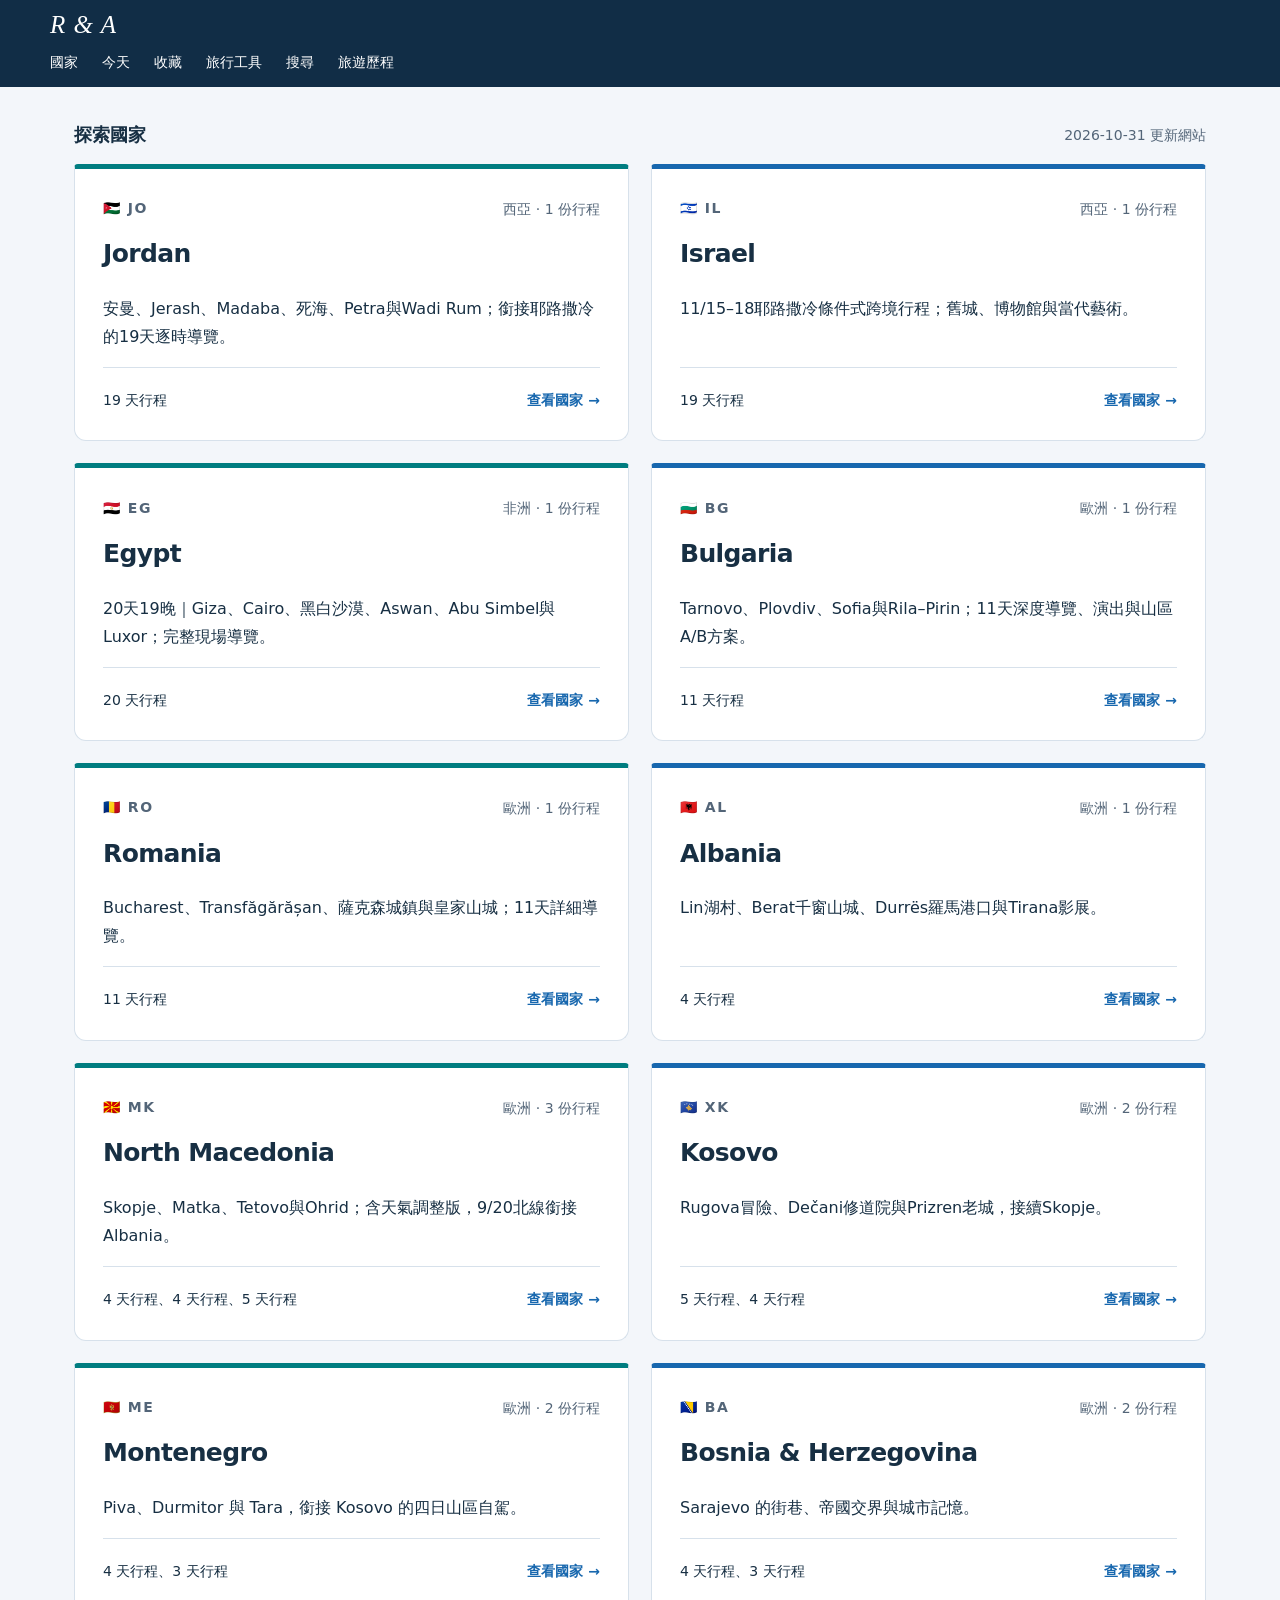
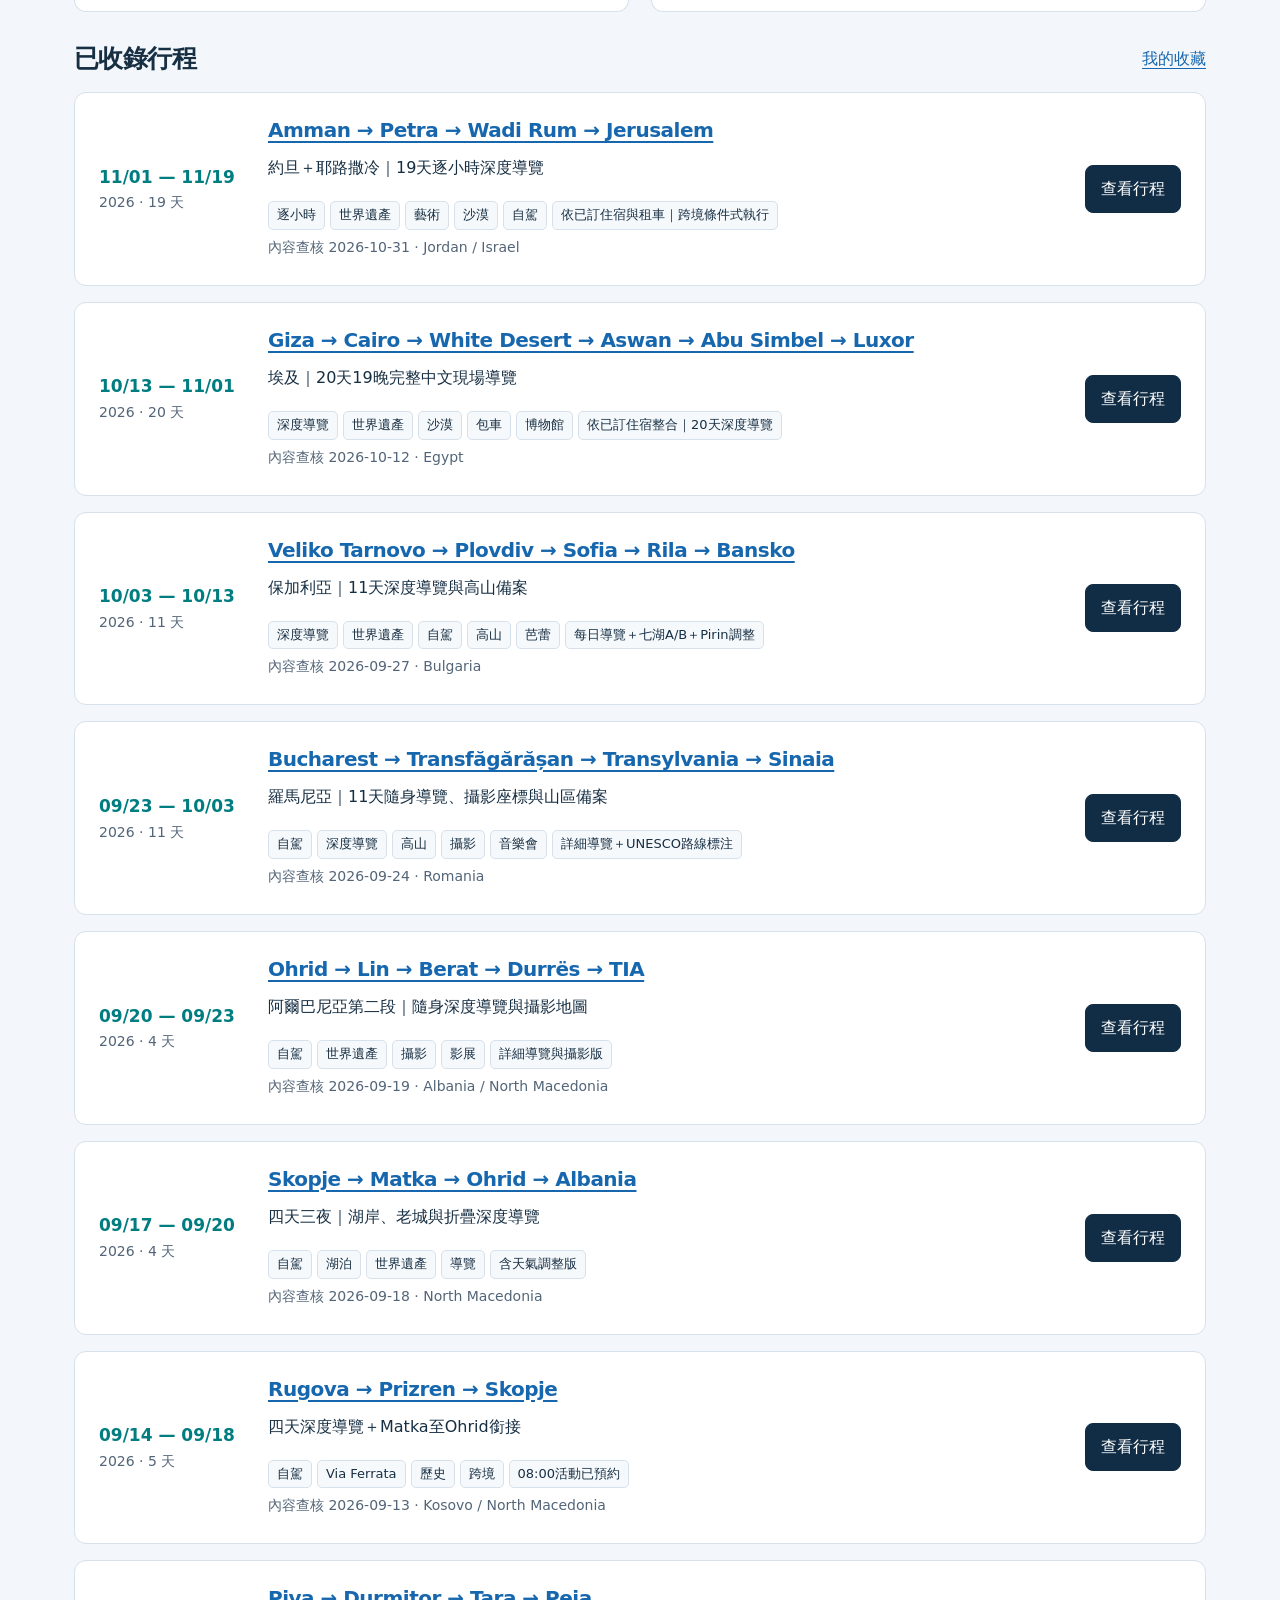
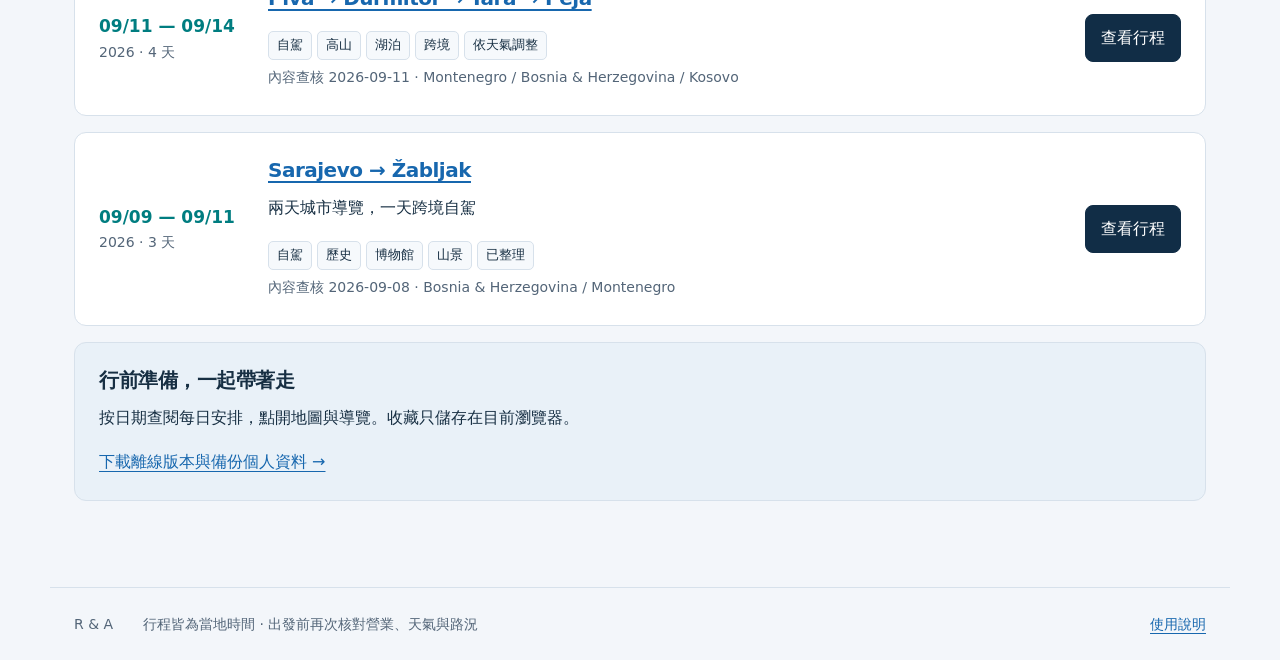
==== commit 55092c7e: "Add Jordan and Jerusalem 19-day hourly itinerary, guides, maps and flags" ====
--- a/index.html
+++ b/index.html
@@ -227,7 +227,8 @@
 <div id="toast" role="status" aria-live="polite"></div>
 <footer class="site-footer"><span>R &amp; A</span><span>行程皆為當地時間 · 出發前再次核對營業、天氣與路況</span><a href="#about">使用說明</a></footer>
 <noscript><p>國家目錄需要啟用 JavaScript。<a href="https://github.com/rogeryangct/travel-itineraries">開啟網站原始檔</a>。</p></noscript>
-<script id="catalog" type="application/json">{"site":{"title":"R & A","description":"Travel itineraries by country","updated":"2026-10-14"},"countries":[{"id":"egypt","name":"埃及","english":"Egypt","code":"EG","region":"非洲","summary":"20天19晚｜Giza、Cairo、黑白沙漠、Aswan、Abu Simbel與Luxor；完整現場導覽。","currency":"EGP／埃及鎊","timeZone":"Africa/Cairo"},{"id":"bulgaria","name":"保加利亞","english":"Bulgaria","code":"BG","region":"歐洲","summary":"Tarnovo、Plovdiv、Sofia與Rila–Pirin；11天深度導覽、演出與山區A/B方案。","currency":"EUR／€","timeZone":"Europe/Sofia"},{"id":"romania","name":"羅馬尼亞","english":"Romania","code":"RO","region":"歐洲","summary":"Bucharest、Transfăgărășan、薩克森城鎮與皇家山城；11天詳細導覽。","currency":"RON／lei","timeZone":"Europe/Bucharest"},{"id":"albania","name":"阿爾巴尼亞","english":"Albania","code":"AL","region":"歐洲","summary":"Lin湖村、Berat千窗山城、Durrës羅馬港口與Tirana影展。","currency":"ALL／lek","timeZone":"Europe/Tirane"},{"id":"north-macedonia","name":"北馬其頓","english":"North Macedonia","code":"MK","region":"歐洲","summary":"Skopje、Matka、Tetovo與Ohrid；含天氣調整版，9/20北線銜接Albania。","currency":"MKD／ден","timeZone":"Europe/Skopje"},{"id":"kosovo","name":"科索沃","english":"Kosovo","code":"XK","region":"歐洲","summary":"Rugova冒險、Dečani修道院與Prizren老城，接續Skopje。","currency":"EUR／€","timeZone":"Europe/Belgrade"},{"id":"montenegro","name":"蒙特內哥羅","english":"Montenegro","code":"ME","region":"歐洲","summary":"Piva、Durmitor 與 Tara，銜接 Kosovo 的四日山區自駕。","currency":"EUR／€","timeZone":"Europe/Podgorica"},{"id":"bosnia","name":"波士尼亞與赫塞哥維納","english":"Bosnia & Herzegovina","code":"BA","region":"歐洲","summary":"Sarajevo 的街巷、帝國交界與城市記憶。","currency":"BAM／KM","timeZone":"Europe/Sarajevo"}],"trips":[{"id":"egypt-2026","title":"Giza → Cairo → White Desert → Aswan → Abu Simbel → Luxor","subtitle":"埃及｜20天19晚完整中文現場導覽","countries":["egypt"],"start":"2026-10-13","end":"2026-11-01","verified":"2026-10-12","status":"依已訂住宿整合｜20天深度導覽","tags":["深度導覽","世界遺產","沙漠","包車","博物館"],"content":"content/egypt-2026.json","timeZone":"Africa/Cairo","important":"10/26住Abu Simbel、10/28包車至Luxor、11/1搭機；Dendera改10/29。10/29跨10/30結束夏令時間。","days":[{"id":"eg1013","date":"2026-10-13","label":"SOF → ATH → CAI｜抵達與吉薩入住"},{"id":"eg1014","date":"2026-10-14","label":"GEM｜14:00–21:00完整隨身導覽＋原吉薩方案保留"},{"id":"eg1015","date":"2026-10-15","label":"GEM｜從王權到日常生活的完整博物館日"},{"id":"eg1016","date":"2026-10-16","label":"Saqqara → Memphis → Dahshur｜金字塔如何被發明"},{"id":"eg1017","date":"2026-10-17","label":"Giza → Bahariya → Black & White Desert｜綠洲與古海床"},{"id":"eg1018","date":"2026-10-18","label":"White Desert日出 → Cairo／Zamalek"},{"id":"eg1019","date":"2026-10-19","label":"Egyptian Museum → Downtown｜考古史與近代開羅"},{"id":"eg1020","date":"2026-10-20","label":"Coptic Cairo＋NMEC｜基督教、伊斯蘭與木乃伊"},{"id":"eg1021","date":"2026-10-21","label":"Historic Cairo｜堡壘、馬穆魯克與工藝街"},{"id":"eg1022","date":"2026-10-22","label":"Manial＋Nilometer → Zamalek｜王室品味與尼羅河數據"},{"id":"eg1023","date":"2026-10-23","label":"Cairo → Aswan｜尼羅河第一瀑布與努比亞門戶"},{"id":"eg1024","date":"2026-10-24","label":"Aswan｜Philae、花崗岩與努比亞博物館"},{"id":"eg1025","date":"2026-10-25","label":"Elephantine＋Felucca｜河流、社群與慢旅行"},{"id":"eg1026","date":"2026-10-26","label":"Aswan → Abu Simbel｜納瑟湖邊住一晚"},{"id":"eg1027","date":"2026-10-27","label":"Abu Simbel晨光 → Aswan｜帝國宣傳與保存工程"},{"id":"eg1028","date":"2026-10-28","label":"Aswan → Kom Ombo → Edfu → Luxor｜包車神廟日"},{"id":"eg1029","date":"2026-10-29","label":"Dendera → Luxor Temple夜景｜Hathor與王權更新"},{"id":"eg1030","date":"2026-10-30","label":"Luxor West Bank｜帝王谷、女性法老與工匠"},{"id":"eg1031","date":"2026-10-31","label":"熱氣球候選＋Karnak＋Luxor Museum｜旅程收束"},{"id":"eg1101","date":"2026-11-01","label":"LXR → CAI → AMM｜離開埃及"}],"history":{"title":"Egypt｜金字塔、沙漠、努比亞與底比斯","countries":["egypt"],"cityVisits":[{"name":"Giza","date":"2026-10-13"},{"name":"Cairo","date":"2026-10-18"},{"name":"Aswan","date":"2026-10-23"},{"name":"Abu Simbel","date":"2026-10-26"},{"name":"Kom Ombo","date":"2026-10-28"},{"name":"Edfu","date":"2026-10-28"},{"name":"Luxor","date":"2026-10-28"},{"name":"Dendera","date":"2026-10-29"}],"note":"依2026/10/12已訂資料：20個日曆日、19晚；與Bulgaria共享10/13在總天數只計一次。10/17露營計1晚，Luxor兩筆訂單合計4晚。取消舊規劃河輪及紅海，不累計Hurghada或11/2–6；Jordan僅為11/1銜接航班，未新增完整國家行程。不把機場轉機算Athens城市到訪。城市按預定實際參觀日累計，並非即時到訪追蹤。","details":["10/13–17｜Brassbell | By the Pyramids｜Giza，4晚","10/17–18｜黑白沙漠露營｜Western Desert，1晚；團商與包含項目依訂單確認","10/18–23｜Studio 18 Airbnb_Abu Al Feda｜Cairo／Zamalek，5晚","10/23–26｜Pajama Hostel Nile View｜Aswan，3晚","10/26–27｜Hllol Hotel Abu Simbel｜Abu Simbel，1晚","10/27–28｜Pajama Hostel Nile View｜Aswan，1晚","10/28–11/1｜Temple & Nile view｜Luxor，4晚；兩筆訂單，確認10/29是否須換房","10/13 Aegean A3981／A3934 SOF→ATH→CAI 10:55–19:05","10/23 Air Cairo SM94 CAI→ASW 14:30–15:50；ASW住宿接送待再次確認","10/28 包車 Aswan→Kom Ombo→Edfu→Luxor","11/1 EgyptAir LXR→CAI 08:55–10:05；CAI→AMM 17:05–19:25；航廈與直掛以票務為準"]}},{"id":"bulgaria-2026","title":"Veliko Tarnovo → Plovdiv → Sofia → Rila → Bansko","subtitle":"保加利亞｜11天深度導覽與高山備案","countries":["bulgaria"],"start":"2026-10-03","end":"2026-10-13","verified":"2026-09-27","status":"每日導覽＋七湖A/B＋Pirin調整","tags":["深度導覽","世界遺產","自駕","高山","芭蕾"],"content":"content/bulgaria-2026.json","timeZone":"Europe/Sofia","important":"10/3聲光秀、10/8芭蕾已公布但未代購；10/10住宿二選一需核對取消期限，Pirin改10/12。10/13提前還車須書面確認。","days":[{"id":"bg03","date":"2026-10-03","label":"Bucharest → Veliko Tarnovo｜河谷山城與聲光秀"},{"id":"bg04","date":"2026-10-04","label":"Veliko Tarnovo → Arbanasi｜帝國與商人住宅"},{"id":"bg05","date":"2026-10-05","label":"Veliko Tarnovo → Plovdiv｜06:50直達車與城市散步"},{"id":"bg06","date":"2026-10-06","label":"Plovdiv｜羅馬劇場、復興宅邸與馬賽克"},{"id":"bg07","date":"2026-10-07","label":"Plovdiv → Sofia｜Serdica地下城市與礦泉街區"},{"id":"bg08","date":"2026-10-08","label":"Sofia｜國家歷史、週四美術館與芭蕾"},{"id":"bg09","date":"2026-10-09","label":"SOF取車 → Dupnitsa → Sapareva Banya"},{"id":"bg10","date":"2026-10-10","label":"Seven Rila Lakes A／Rila Monastery B｜當晨決策"},{"id":"bg11","date":"2026-10-11","label":"Rila Monastery轉移日／Bansko完整日｜避開Vihren賽事"},{"id":"bg12","date":"2026-10-12","label":"Pirin短走 → Sofia｜13:00左右北返"},{"id":"bg13","date":"2026-10-13","label":"Sofia Airport還車 → ATH → CAI"}],"history":{"title":"Bulgaria｜帝國山城、Sofia與Rila–Pirin","countries":["bulgaria"],"cityVisits":[{"name":"Veliko Tarnovo","date":"2026-10-03"},{"name":"Arbanasi","date":"2026-10-04"},{"name":"Plovdiv","date":"2026-10-05"},{"name":"Sofia","date":"2026-10-07"},{"name":"Dupnitsa","date":"2026-10-09"},{"name":"Sapareva Banya","date":"2026-10-09"},{"name":"Bansko","date":"2026-10-11"}],"note":"10/3–13共11個日曆日、10晚；10/3與羅馬尼亞重疊日只計一次。10/10住宿與路線二選一不重複累加；Bansko以兩案共同的10/11計城市日期，若提早抵達再更新。未到訪前不加入已旅行國家數；僅按排程經過日期計算，行程變更請更新。","details":["10/3–5｜Aleko Apartments City Center｜Veliko Tarnovo，2晚","10/5–7｜2BD Heart of Plovdiv Boheme Flat｜Plovdiv，2晚","10/7–9｜Luxury Apartments 1｜Sofia，2晚","10/9–10｜Апартаменти ЗДРАВЕ｜Sapareva Banya，1晚","10/10–11｜Апартаменти ЗДРАВЕ 或 Ski Nomad Bansko｜A七湖成功續住Sapareva；B改修道院後到Bansko，二擇一","10/11–12｜Ski Nomad Bansko｜Bansko，1晚","10/12–13｜N9 Studentski Loft｜Sofia，1晚","10/3 FlixBus Bucharest→Veliko Tarnovo 10:10；電子票為準","10/9 08:30–10/13 TOP租車；10/13提前還車待書面確認","10/13 10:55 Aegean SOF→ATH→CAI，依使用者航班資料"]}},{"id":"romania-2026","title":"Bucharest → Transfăgărășan → Transylvania → Sinaia","subtitle":"羅馬尼亞｜11天隨身導覽、攝影座標與山區備案","countries":["romania"],"start":"2026-09-23","end":"2026-10-03","verified":"2026-09-24","status":"詳細導覽＋UNESCO路線標注","tags":["自駕","深度導覽","高山","攝影","音樂會"],"content":"content/romania-2026.json","timeZone":"Europe/Bucharest","important":"住宿固定；Viscri部分關閉、Pelișor不入內；9/26山路與9/30峽谷當日決策。所有建議票務尚未預約。 UNESCO已標注：Biertan、Sighișoara、Viscri；9/29新增Saschiz外觀，Prejmer／Arutela為替代或條件式。","days":[{"id":"ro23","date":"2026-09-23","label":"抵達Bucharest｜老城與王國立面"},{"id":"ro24","date":"2026-09-24","label":"Bucharest｜人民宮、革命與Athenaeum音樂會"},{"id":"ro25","date":"2026-09-25","label":"取車 → Curtea de Argeș → Vidraru湖畔"},{"id":"ro26","date":"2026-09-26","label":"Transfăgărășan｜高山道路與冰斗湖"},{"id":"ro27","date":"2026-09-27","label":"Sibiu＋ASTRA｜城市自治與農村技術"},{"id":"ro28","date":"2026-09-28","label":"Biertan → Sighișoara｜教堂堡壘與行會城牆"},{"id":"ro29","date":"2026-09-29","label":"Clock Tower → Viscri → Rupea → Brașov"},{"id":"ro30","date":"2026-09-30","label":"Libearty＋Seven Ladders｜保育與峽谷"},{"id":"ro01","date":"2026-10-01","label":"Cantacuzino → Peleș → Sinaia｜貴族與王室"},{"id":"ro02","date":"2026-10-02","label":"Sinaia → Bucharest｜還車與Spring Palace"},{"id":"ro03","date":"2026-10-03","label":"Bucharest → Veliko Tarnovo"}]},{"id":"albania-second-2026","title":"Ohrid → Lin → Berat → Durrës → TIA","subtitle":"阿爾巴尼亞第二段｜隨身深度導覽與攝影地圖","countries":["albania","north-macedonia"],"start":"2026-09-20","end":"2026-09-23","verified":"2026-09-19","status":"詳細導覽與攝影版","tags":["自駕","世界遺產","攝影","影展"],"content":"content/albania-second-2026.json","timeZone":"Europe/Tirane","important":"9/20 07:30由Ohrid北線出境。Berat兩晚、Laknas一晚；9/22 TIFF 18:00場次候選；9/23 07:45還車須確認。","days":[{"id":"al20","date":"2026-09-20","label":"Ohrid → Lin → Berat｜湖岸與千窗黃昏"},{"id":"al21","date":"2026-09-21","label":"Berat｜活城堡、聖像與住宅城市"},{"id":"al22","date":"2026-09-22","label":"Durrës → Laknas → TIFF｜海港考古與當代電影"},{"id":"al23","date":"2026-09-23","label":"Laknas → TIA → Bucharest｜提前還車搭機"}]},{"id":"north-macedonia-2026","title":"Skopje → Matka → Ohrid → Albania","subtitle":"四天三夜｜湖岸、老城與折疊深度導覽","countries":["north-macedonia"],"start":"2026-09-17","end":"2026-09-20","verified":"2026-09-18","status":"含天氣調整版","tags":["自駕","湖泊","世界遺產","導覽"],"content":"content/north-macedonia-2026.json","timeZone":"Europe/Skopje","important":"已新增方案B｜天氣調整版：9/18 Kaneo黃昏、9/19南岸、9/20北線經Lin至Berat；原方案A保留。 9/20實際銜接請用「阿爾巴尼亞第二段」07:30出發新版。","days":[{"id":"mk17","date":"2026-09-17","label":"Prizren → Skopje｜河流兩岸的首都"},{"id":"mk18","date":"2026-09-18","label":"Matka → Tetovo → Ohrid｜峽谷與彩繪清真寺"},{"id":"mk19","date":"2026-09-19","label":"Ohrid｜世界遺產老城與 Kaneo"},{"id":"mk20","date":"2026-09-20","label":"Ohrid 南岸 → St. Naum → Albania"}]},{"id":"kosovo-2026","title":"Rugova → Prizren → Skopje","subtitle":"四天深度導覽＋Matka至Ohrid銜接","countries":["kosovo","north-macedonia"],"start":"2026-09-14","end":"2026-09-18","verified":"2026-09-13","status":"08:00活動已預約","tags":["自駕","Via Ferrata","歷史","跨境"],"content":"content/kosovo-2026.json","timeZone":"Europe/Skopje","important":"9/14住Chalet Kujta山區；9/15 08:00活動已預約，路線待嚮導確認。9/17走R7＋R6直達Skopje；Matka留9/18。 9/17起請使用「Skopje → Matka → Ohrid → Albania」完整新版。","days":[{"id":"ks14","date":"2026-09-14","label":"Durmitor → Peja → Rugova 山區住宿"},{"id":"ks15","date":"2026-09-15","label":"08:00 已預約冒險 → Dečani → Prizren"},{"id":"ks16","date":"2026-09-16","label":"Prizren 歷史老城與堡壘黃昏"},{"id":"ks17","date":"2026-09-17","label":"R7＋R6 → Skopje 完整半日"},{"id":"ks18","date":"2026-09-18","label":"Matka Canyon → Ohrid 銜接"}]},{"id":"montenegro-north-2026","title":"Piva → Durmitor → Tara → Peja","countries":["montenegro","bosnia","kosovo"],"start":"2026-09-11","end":"2026-09-14","verified":"2026-09-11","status":"依天氣調整","tags":["自駕","高山","湖泊","跨境"],"content":"content/montenegro-north-2026.json","timeZone":"Europe/Podgorica","important":"9/11 南段 Trsa–Sedlo 已完成。9/12 休息／安全空檔看草原墓碑，三鐵04:30黑湖起跑；9/13黑湖＋Ćurevac，北段需計原路返回。9/14不跨Tara Bridge，南岸R10仍需確認。","days":[{"id":"mn11","date":"2026-09-11","label":"Piva 與跨境"},{"id":"mn12","date":"2026-09-12","label":"三鐵與草原文化"},{"id":"mn13","date":"2026-09-13","label":"黑湖與北段往返"},{"id":"mn14","date":"2026-09-14","label":"Tara 南岸至 Peja"}]},{"id":"balkans-2026","title":"Sarajevo → Žabljak","subtitle":"兩天城市導覽，一天跨境自駕","countries":["bosnia","montenegro"],"start":"2026-09-09","end":"2026-09-11","verified":"2026-09-08","status":"已整理","tags":["自駕","歷史","博物館","山景"],"content":"content/balkans-2026.html","days":[{"id":"d9","date":"2026-09-09","label":"城市與奧運之山"},{"id":"d10","date":"2026-09-10","label":"隧道與國家博物館"},{"id":"d11","date":"2026-09-11","label":"經 Šavnik 跨境"}],"checklist":["核對博物館時段與 Haggadah 入場安排","確認纜車營運、山區天氣與路況","準備護照、租車跨境文件與保險","下載行程及 Google Maps 離線地圖","9/11 前備妥早餐、飲水並確認油量"],"important":"9/11 請使用接續的「Piva → Durmitor → Tara → Peja」最新版：06:30 出發，經 Rogatica／Goražde，再走 Piva／Šavnik。"}],"history":{"updated":"2026-09-25","records":[{"id":"archive-2026-06-05","title":"Tokyo, Japan & MSC Bellissima Cruise","start":"2026-06-05","end":"2026-06-13","countries":["Japan"],"cities":["Tokyo"],"source":"PDF · 更新至 2026/6/13","reportedDays":9,"note":" 郵輪未提供的靠港城市不推估。"},{"id":"archive-2026-03-29","title":"Italy","start":"2026-03-29","end":"2026-04-05","countries":["Italy"],"cities":[],"source":"PDF · 更新至 2026/6/13","reportedDays":8},{"id":"archive-2026-03-14","title":"Greece","start":"2026-03-14","end":"2026-03-29","countries":["Greece"],"cities":[],"source":"PDF · 更新至 2026/6/13","reportedDays":16},{"id":"archive-2026-03-07","title":"Cyprus","start":"2026-03-07","end":"2026-03-14","countries":["Cyprus"],"cities":[],"source":"PDF · 更新至 2026/6/13","reportedDays":8},{"id":"archive-2026-03-01","title":"Greece","start":"2026-03-01","end":"2026-03-07","countries":["Greece"],"cities":[],"source":"PDF · 更新至 2026/6/13","reportedDays":7},{"id":"archive-2026-01-10","title":"Brazil","start":"2026-01-10","end":"2026-02-28","countries":["Brazil"],"cities":[],"source":"PDF · 更新至 2026/6/13","reportedDays":50},{"id":"archive-2026-01-08","title":"Iguazu, Argentina","start":"2026-01-08","end":"2026-01-10","countries":["Argentina"],"cities":[],"source":"PDF · 更新至 2026/6/13","reportedDays":3},{"id":"archive-2025-12-22","title":"Antarctica Cruise","start":"2025-12-22","end":"2026-01-08","countries":[],"cities":[],"source":"PDF · 更新至 2026/6/13","reportedDays":18,"note":"南極洲另列旅程，不當作國家；停靠地未提供。 郵輪未提供的靠港城市不推估。"},{"id":"archive-2025-11-22","title":"Argentina","start":"2025-11-22","end":"2025-12-22","countries":["Argentina"],"cities":[],"source":"PDF · 更新至 2026/6/13","reportedDays":31},{"id":"archive-2025-11-06","title":"Chile","start":"2025-11-06","end":"2025-11-22","countries":["Chile"],"cities":[],"source":"PDF · 更新至 2026/6/13","reportedDays":17},{"id":"archive-2025-09-18","title":"Mexico","start":"2025-09-18","end":"2025-11-05","countries":["Mexico"],"cities":[],"source":"PDF · 更新至 2026/6/13","reportedDays":49},{"id":"archive-2025-08-08","title":"Alaska, Canada & Western USA","start":"2025-08-08","end":"2025-09-18","countries":["United States","Canada"],"cities":[],"source":"PDF · 更新至 2026/6/13","reportedDays":42},{"id":"archive-2025-07-27","title":"Peru","start":"2025-07-27","end":"2025-08-08","countries":["Peru"],"cities":[],"source":"PDF · 更新至 2026/6/13","reportedDays":13},{"id":"archive-2025-06-28","title":"Bolivia","start":"2025-06-28","end":"2025-07-27","countries":["Bolivia"],"cities":[],"source":"PDF · 更新至 2026/6/13","reportedDays":30},{"id":"archive-2025-06-11","title":"Peru","start":"2025-06-11","end":"2025-06-28","countries":["Peru"],"cities":[],"source":"PDF · 更新至 2026/6/13","reportedDays":18},{"id":"archive-2025-04-29","title":"Colombia","start":"2025-04-29","end":"2025-06-11","countries":["Colombia"],"cities":[],"source":"PDF · 更新至 2026/6/13","reportedDays":44},{"id":"archive-2025-04-21","title":"New York, USA","start":"2025-04-21","end":"2025-04-29","countries":["United States"],"cities":["New York"],"source":"PDF · 更新至 2026/6/13","reportedDays":9},{"id":"archive-2025-04-02","title":"Japan","start":"2025-04-02","end":"2025-04-21","countries":["Japan"],"cities":[],"source":"PDF · 更新至 2026/6/13","reportedDays":20},{"id":"archive-2025-03-29","title":"MSC Cruise, Taipei - Tokyo","start":"2025-03-29","end":"2025-04-02","countries":["Japan"],"cities":["Tokyo"],"source":"PDF · 更新至 2026/6/13","reportedDays":5,"note":" 郵輪未提供的靠港城市不推估。"},{"id":"archive-2024-09-19","title":"Sapporo, Tokyo, Japan","start":"2024-09-19","end":"2024-12-14","countries":["Japan"],"cities":["Tokyo","Sapporo"],"source":"PDF · 更新至 2026/6/13","reportedDays":87},{"id":"archive-2024-07-10","title":"Northern Europe & Iceland","start":"2024-07-10","end":"2024-09-13","countries":["Iceland"],"cities":[],"source":"PDF · 更新至 2026/6/13","reportedDays":66,"note":"北歐各國尚未列明；目前只計已確認的 Iceland。"},{"id":"archive-2024-07-05","title":"Fukuoka, Japan","start":"2024-07-05","end":"2024-07-10","countries":["Japan"],"cities":["Fukuoka"],"source":"PDF · 更新至 2026/6/13","reportedDays":6},{"id":"archive-2024-05-01","title":"Bali","start":"2024-05-01","end":"2024-05-25","countries":["Indonesia"],"cities":[],"source":"PDF · 更新至 2026/6/13","reportedDays":25},{"id":"archive-2024-03-28","title":"Italy","start":"2024-03-28","end":"2024-04-15","countries":["Italy"],"cities":[],"source":"PDF · 更新至 2026/6/13","reportedDays":19},{"id":"archive-2024-02-03","title":"Spain","start":"2024-02-03","end":"2024-02-19","countries":["Spain"],"cities":[],"source":"PDF · 更新至 2026/6/13","reportedDays":17},{"id":"archive-2023-09-29","title":"Turkey","start":"2023-09-29","end":"2023-10-16","countries":["Turkey"],"cities":[],"source":"PDF · 更新至 2026/6/13","reportedDays":18},{"id":"archive-2023-08-25","title":"Bali","start":"2023-08-25","end":"2023-08-29","countries":["Indonesia"],"cities":[],"source":"PDF · 更新至 2026/6/13","reportedDays":5},{"id":"archive-2023-06-14","title":"Croatia & Budapest","start":"2023-06-14","end":"2023-06-25","countries":["Croatia","Hungary"],"cities":["Budapest"],"source":"PDF · 更新至 2026/6/13","reportedDays":12},{"id":"archive-2023-04-02","title":"Langkawi","start":"2023-04-02","end":"2023-04-06","countries":["Malaysia"],"cities":[],"source":"PDF · 更新至 2026/6/13","reportedDays":5},{"id":"archive-2023-01-14","title":"BKK, Ko Samui, Chiang Mai","start":"2023-01-14","end":"2023-01-30","countries":["Thailand"],"cities":["Chiang Mai","Bangkok"],"source":"PDF · 更新至 2026/6/13","reportedDays":17},{"id":"archive-2022-11-17","title":"Kyoto & Osaka","start":"2022-11-17","end":"2022-11-27","countries":["Japan"],"cities":["Osaka","Kyoto"],"source":"PDF · 更新至 2026/6/13","reportedDays":11},{"id":"archive-2020-01-18","title":"Hawaii","start":"2020-01-18","end":"2020-02-02","countries":["United States"],"cities":[],"source":"PDF · 更新至 2026/6/13","reportedDays":16},{"id":"archive-2019-10-09","title":"George Town, Malaysia","start":"2019-10-09","end":"2019-10-14","countries":["Malaysia"],"cities":["George Town"],"source":"PDF · 更新至 2026/6/13","reportedDays":6},{"id":"archive-2019-09-07","title":"Switzerland & Brussels","start":"2019-09-07","end":"2019-09-22","countries":["Switzerland","Belgium"],"cities":["Brussels"],"source":"PDF · 更新至 2026/6/13","reportedDays":16},{"id":"archive-2019-06-07","title":"Da Nang, Vietnam","start":"2019-06-07","end":"2019-06-11","countries":["Vietnam"],"cities":["Da Nang"],"source":"PDF · 更新至 2026/6/13","reportedDays":5},{"id":"archive-2019-04-03","title":"Korea","start":"2019-04-03","end":"2019-04-08","countries":["South Korea"],"cities":[],"source":"PDF · 更新至 2026/6/13","reportedDays":6},{"id":"archive-2019-01-25","title":"Portugal & Morocco","start":"2019-01-25","end":"2019-02-17","countries":["Portugal","Morocco"],"cities":[],"source":"PDF · 更新至 2026/6/13","reportedDays":24},{"id":"archive-2018-09-15","title":"Italy","start":"2018-09-15","end":"2018-09-29","countries":["Italy"],"cities":[],"source":"PDF · 更新至 2026/6/13","reportedDays":15},{"id":"archive-2018-08-30","title":"Sanya Club Med","start":"2018-08-30","end":"2018-09-02","countries":["China"],"cities":["Sanya"],"source":"PDF · 更新至 2026/6/13","reportedDays":4},{"id":"archive-2018-05-20","title":"Singapore","start":"2018-05-20","end":"2018-05-24","countries":["Singapore"],"cities":["Singapore"],"source":"PDF · 更新至 2026/6/13","reportedDays":5},{"id":"archive-2018-04-24","title":"Bangkok","start":"2018-04-24","end":"2018-05-01","countries":["Thailand"],"cities":["Bangkok"],"source":"PDF · 更新至 2026/6/13","reportedDays":8},{"id":"archive-2018-04-04","title":"Hanoi","start":"2018-04-04","end":"2018-04-09","countries":["Vietnam"],"cities":["Hanoi"],"source":"PDF · 更新至 2026/6/13","reportedDays":6},{"id":"archive-2018-02-13","title":"Spain","start":"2018-02-13","end":"2018-03-04","countries":["Spain"],"cities":[],"source":"PDF · 更新至 2026/6/13","reportedDays":20},{"id":"archive-2017-12-30","title":"Tokyo","start":"2017-12-30","end":"2018-01-03","countries":["Japan"],"cities":["Tokyo"],"source":"PDF · 更新至 2026/6/13","reportedDays":5},{"id":"archive-2017-09-30","title":"Canada East","start":"2017-09-30","end":"2017-10-15","countries":["Canada"],"cities":[],"source":"PDF · 更新至 2026/6/13","reportedDays":16},{"id":"archive-2017-05-26","title":"Edinburgh, UK","start":"2017-05-26","end":"2017-06-11","countries":["United Kingdom"],"cities":["Edinburgh"],"source":"PDF · 更新至 2026/6/13","reportedDays":17},{"id":"archive-2017-01-21","title":"Auckland, New Zealand","start":"2017-01-21","end":"2017-02-05","countries":["New Zealand"],"cities":["Auckland"],"source":"PDF · 更新至 2026/6/13","reportedDays":16},{"id":"archive-2016-12-10","title":"Sydney","start":"2016-12-10","end":"2016-12-16","countries":["Australia"],"cities":["Sydney"],"source":"PDF · 更新至 2026/6/13","reportedDays":7},{"id":"archive-2016-11-12","title":"Ho Chi Minh","start":"2016-11-12","end":"2016-11-17","countries":["Vietnam"],"cities":["Ho Chi Minh"],"source":"PDF · 更新至 2026/6/13","reportedDays":6},{"id":"archive-2016-09-15","title":"Paris","start":"2016-09-15","end":"2016-10-02","countries":["France"],"cities":["Paris"],"source":"PDF · 更新至 2026/6/13","reportedDays":18},{"id":"archive-2016-07-09","title":"Hong Kong","start":"2016-07-09","end":"2016-07-11","countries":["Hong Kong"],"cities":["Hong Kong"],"source":"PDF · 更新至 2026/6/13","reportedDays":3},{"id":"archive-2016-04-02","title":"China","start":"2016-04-02","end":"2016-04-06","countries":["China"],"cities":[],"source":"PDF · 更新至 2026/6/13","reportedDays":5},{"id":"archive-2016-02-05","title":"Melbourne","start":"2016-02-05","end":"2016-02-22","countries":["Australia"],"cities":["Melbourne"],"source":"PDF · 更新至 2026/6/13","reportedDays":18},{"id":"archive-2016-01-05","title":"Bangkok, Thailand","start":"2016-01-05","end":"2016-01-06","countries":["Thailand"],"cities":["Bangkok"],"source":"PDF · 更新至 2026/6/13","reportedDays":2},{"id":"archive-2016-01-02","title":"Krabi, Thailand","start":"2016-01-02","end":"2016-01-05","countries":["Thailand"],"cities":["Krabi"],"source":"PDF · 更新至 2026/6/13","reportedDays":4},{"id":"archive-2015-08-27","title":"Kota Kinabalu, Malaysia","start":"2015-08-27","end":"2015-08-31","countries":["Malaysia"],"cities":["Kota Kinabalu"],"source":"PDF · 更新至 2026/6/13","reportedDays":5},{"id":"archive-2015-06-18","title":"San Francisco","start":"2015-06-18","end":"2015-06-28","countries":["United States"],"cities":["San Francisco"],"source":"PDF · 更新至 2026/6/13","reportedDays":11},{"id":"archive-2015-05-01","title":"Tokyo, Japan","start":"2015-05-01","end":"2015-05-05","countries":["Japan"],"cities":["Tokyo"],"source":"PDF · 更新至 2026/6/13","reportedDays":5},{"id":"archive-2015-02-14","title":"Melbourne","start":"2015-02-14","end":"2015-03-01","countries":["Australia"],"cities":["Melbourne"],"source":"PDF · 更新至 2026/6/13","reportedDays":16},{"id":"archive-2015-01-01","title":"Krabi, Thailand","start":"2015-01-01","end":"2015-01-07","countries":["Thailand"],"cities":["Krabi"],"source":"PDF · 更新至 2026/6/13","reportedDays":7},{"id":"archive-2014-08-28","title":"Prague","start":"2014-08-28","end":"2014-09-08","countries":["Czechia"],"cities":["Prague"],"source":"PDF · 更新至 2026/6/13","reportedDays":12},{"id":"archive-2014-06-14","title":"Osaka","start":"2014-06-14","end":"2014-06-18","countries":["Japan"],"cities":["Osaka"],"source":"PDF · 更新至 2026/6/13","reportedDays":5},{"id":"archive-2014-04-03","title":"Club Med Bintan","start":"2014-04-03","end":"2014-04-07","countries":["Indonesia"],"cities":[],"source":"PDF · 更新至 2026/6/13","reportedDays":5},{"id":"archive-2014-01-24","title":"New Zealand","start":"2014-01-24","end":"2014-02-09","countries":["New Zealand"],"cities":[],"source":"PDF · 更新至 2026/6/13","reportedDays":17},{"id":"archive-2013-09-05","title":"Tokyo","start":"2013-09-05","end":"2013-09-09","countries":["Japan"],"cities":["Tokyo"],"source":"PDF · 更新至 2026/6/13","reportedDays":5},{"id":"archive-2013-08-09","title":"Hong Kong","start":"2013-08-09","end":"2013-08-12","countries":["Hong Kong"],"cities":["Hong Kong"],"source":"PDF · 更新至 2026/6/13","reportedDays":4},{"id":"archive-2013-06-08","title":"Okinawa","start":"2013-06-08","end":"2013-06-11","countries":["Japan"],"cities":[],"source":"PDF · 更新至 2026/6/13","reportedDays":4},{"id":"archive-2013-04-03","title":"Shanghai","start":"2013-04-03","end":"2013-04-07","countries":["China"],"cities":["Shanghai"],"source":"PDF · 更新至 2026/6/13","reportedDays":5},{"id":"archive-2012-12-05","title":"Bangkok","start":"2012-12-05","end":"2012-12-09","countries":["Thailand"],"cities":["Bangkok"],"source":"PDF · 更新至 2026/6/13","reportedDays":5},{"id":"archive-2011-12-01","title":"Hangzhou","start":"2011-12-01","end":"2011-12-04","countries":["China"],"cities":["Hangzhou"],"source":"PDF · 更新至 2026/6/13","reportedDays":4},{"id":"archive-2011-09-08","title":"Macau","start":"2011-09-08","end":"2011-09-11","countries":["Macau"],"cities":["Macau"],"source":"PDF · 更新至 2026/6/13","reportedDays":4},{"id":"archive-2011-04-01","title":"Kyoto","start":"2011-04-01","end":"2011-04-05","countries":["Japan"],"cities":["Kyoto"],"source":"PDF · 更新至 2026/6/13","reportedDays":5},{"id":"archive-2011-02-22","title":"Bali","start":"2011-02-22","end":"2011-02-27","countries":["Indonesia"],"cities":[],"source":"PDF · 更新至 2026/6/13","reportedDays":6},{"id":"archive-2010-01-30","title":"Japan Ski Trip","start":"2010-01-30","end":"2010-02-02","countries":["Japan"],"cities":[],"source":"PDF · 更新至 2026/6/13","reportedDays":4},{"id":"archive-2009-01-14","title":"Sydney","start":"2009-01-14","end":"2009-01-28","countries":["Australia"],"cities":["Sydney"],"source":"PDF · 更新至 2026/6/13","reportedDays":15},{"id":"archive-2004-05-26","title":"Germany","start":"2004-05-26","end":"2004-06-13","countries":["Germany"],"cities":[],"source":"PDF · 更新至 2026/6/13","reportedDays":19},{"id":"2026-turkey","title":"Turkey · Istanbul","start":"2026-07-19","end":"2026-07-20","countries":["Turkey"],"cities":["Istanbul"],"details":["7/19 TPE → KUL 00:20–05:00；KUL → SAW 10:00–16:05 · AirAsia","7/19–20 Union Hotel Port；7/20 飯店 → IST","KUL 僅轉機，不列為到訪國家或城市。"],"tripIds":[],"source":"2026 已提供的交通與住宿"},{"id":"2026-germany","title":"Germany · Leipzig & Dresden","start":"2026-07-20","end":"2026-07-29","countries":["Germany"],"cities":["Leipzig","Dresden"],"details":["7/20 IST → BER 07:30–09:15 · Turkish；12:10 FlixBus → Leipzig","7/20–24 Stay KooooK Leipzig City","7/24 11:00 FlixBus → Dresden","7/24–26 a&o Dresden Hauptbahnhof；7/26–29 MEININGER","7/29 09:40 FlixBus → Wrocław；BER 只列交通節點。"],"tripIds":[],"source":"2026 已提供的交通與住宿"},{"id":"2026-poland","title":"Poland · 六城慢旅","start":"2026-07-29","end":"2026-08-22","countries":["Poland"],"cities":["Wrocław","Zakopane","Kraków","Warsaw","Toruń","Gdańsk"],"details":["7/29–30 Classy Apartments Ruska；7/30–31 Rynek pod Fredrą；7/31–8/2 Airbnb · Wrocław","8/2–5 Apartament Jaskier · Zakopane","8/5–9 Bosacka Street - Apartament · Kraków","8/9–14 Art Apartament Chmielna 10 · Warsaw","8/14–15 Apartamenty Róże i Zen · Toruń","8/15–22 Just Stay Apartments Cozy · Gdańsk","8/22 GDN → BCN 06:40–09:45 · Ryanair"],"tripIds":[],"source":"2026 已提供的交通與住宿"},{"id":"2026-spain","title":"Spain · Barcelona","start":"2026-08-22","end":"2026-08-23","countries":["Spain"],"cities":["Barcelona"],"details":["8/22–23 Alexandre Fira Congress"],"tripIds":[],"source":"2026 已提供的交通與住宿"},{"id":"2026-ncl","title":"NCL Cruise · Barcelona → Rome","start":"2026-08-23","end":"2026-08-30","countries":["Spain","Italy"],"cities":["Barcelona","Rome"],"details":["8/23–30 NCL 郵輪；未提供的中途靠港國家與城市暫不計入。"],"tripIds":[],"source":"2026 已提供的交通與住宿"},{"id":"2026-albania-first","title":"Albania · 第一段","start":"2026-08-30","end":"2026-09-03","countries":["Albania"],"cities":["Tirana","Theth"],"details":["8/30 CIA → TIA 18:35–20:00 · Ryanair","8/30–9/1 The Gallery Flat","9/1–2 Adra’s apartment（城市未註明）","9/2–3 Bujtina Malsori · Theth","9/1–23 跨國租車；取還車時間以合約為準。"],"tripIds":[],"source":"2026 已提供的交通與住宿"},{"id":"2026-montenegro-first","title":"Montenegro · 海岸段","start":"2026-09-03","end":"2026-09-06","countries":["Montenegro"],"cities":[],"details":["9/3–4 Pansion Nobel；9/4–6 Apartmani Nadja","住宿城市未在這份清單中註明，暫不推算城市數。"],"tripIds":[],"source":"2026 已提供的交通與住宿"},{"id":"2026-bosnia","title":"Bosnia and Herzegovina","start":"2026-09-06","end":"2026-09-11","countries":["Bosnia and Herzegovina"],"cities":[],"details":["9/6–8 Apartments LiteMo；9/8–11 Apartment Nina and Nino"],"tripIds":["balkans-2026"],"source":"2026 已提供的交通與住宿"},{"id":"2026-montenegro-north","title":"Montenegro · Durmitor","start":"2026-09-11","end":"2026-09-14","countries":["Montenegro"],"cities":["Žabljak"],"details":["9/11–14 ViS"],"tripIds":["montenegro-north-2026"],"source":"2026 已提供的交通與住宿"},{"id":"2026-kosovo","title":"Kosovo · Peja & Prizren","start":"2026-09-14","end":"2026-09-17","countries":["Kosovo"],"cities":["Peja","Prizren"],"details":["9/14–15 Skyline Apartment 1 · Peja","9/15–17 Skyline Serenity Apartment · Prizren"],"tripIds":["kosovo-2026"],"source":"2026 已提供的交通與住宿"},{"id":"2026-macedonia","title":"North Macedonia · Skopje & Ohrid","start":"2026-09-17","end":"2026-09-20","countries":["North Macedonia"],"cities":["Skopje","Ohrid"],"details":["9/17–18 SKP-091 a&b；9/18–20 RUPE Apartments"],"tripIds":["north-macedonia-2026"],"source":"2026 已提供的交通與住宿"},{"id":"2026-albania-second","title":"Albania · Berat & Laknas","start":"2026-09-20","end":"2026-09-23","countries":["Albania"],"cities":["Berat","Laknas"],"details":["9/20–22 Apartment Geart · Berat","9/22–23 Beautifull Apartament · Laknas（依本次提供名單記錄）"],"tripIds":["albania-second-2026"],"source":"2026 已提供的交通與住宿"},{"id":"2026-romania","title":"Romania · 喀爾巴阡與外西凡尼亞","start":"2026-09-23","end":"2026-10-03","countries":["Romania"],"cities":["Bucharest"],"details":["9/23 TIA → OTP 11:35–14:00 · Ryanair","9/23–25 Central Comfort Suites - Geo12","9/25–10/2 SIXT 租車 09:30；還車依合約","後續日期同步現有 Romania 行程；尚未到訪的城市不計入已到訪統計。"],"tripIds":["romania-2026"],"source":"2026 已提供的交通與住宿","syncDates":true,"cityVisits":[{"name":"Bucharest","date":"2026-09-23"},{"name":"Curtea de Argeș","date":"2026-09-25"},{"name":"Sibiu","date":"2026-09-26"},{"name":"Sighișoara","date":"2026-09-28"},{"name":"Brașov","date":"2026-09-29"},{"name":"Sinaia","date":"2026-10-01"}]}],"visitedCountries":[{"code":"TW","name":"Taiwan"},{"code":"DE","name":"Germany"},{"code":"AU","name":"Australia"},{"code":"JP","name":"Japan"},{"code":"ID","name":"Indonesia"},{"code":"HK","name":"Hong Kong"},{"code":"MO","name":"Macau"},{"code":"CN","name":"China"},{"code":"TH","name":"Thailand"},{"code":"NZ","name":"New Zealand"},{"code":"SG","name":"Singapore"},{"code":"AT","name":"Austria"},{"code":"CZ","name":"Czechia"},{"code":"US","name":"United States"},{"code":"MY","name":"Malaysia"},{"code":"MC","name":"Monaco"},{"code":"FR","name":"France"},{"code":"VN","name":"Vietnam"},{"code":"NL","name":"Netherlands"},{"code":"GB","name":"United Kingdom"},{"code":"CA","name":"Canada"},{"code":"ES","name":"Spain"},{"code":"IT","name":"Italy"},{"code":"VA","name":"Vatican City"},{"code":"PT","name":"Portugal"},{"code":"MA","name":"Morocco"},{"code":"KR","name":"South Korea"},{"code":"BE","name":"Belgium"},{"code":"CH","name":"Switzerland"},{"code":"HR","name":"Croatia"},{"code":"HU","name":"Hungary"},{"code":"TR","name":"Turkey"},{"code":"MT","name":"Malta"},{"code":"DK","name":"Denmark"},{"code":"FI","name":"Finland"},{"code":"EE","name":"Estonia"},{"code":"SE","name":"Sweden"},{"code":"NO","name":"Norway"},{"code":"IS","name":"Iceland"},{"code":"CO","name":"Colombia"},{"code":"PE","name":"Peru"},{"code":"BO","name":"Bolivia"},{"code":"MX","name":"Mexico"},{"code":"CL","name":"Chile"},{"code":"AR","name":"Argentina"},{"code":"UY","name":"Uruguay"},{"code":"PY","name":"Paraguay"},{"code":"BR","name":"Brazil"},{"code":"GR","name":"Greece"},{"code":"CY","name":"Cyprus"},{"code":"PL","name":"Poland"},{"code":"AL","name":"Albania"},{"code":"ME","name":"Montenegro"},{"code":"BA","name":"Bosnia and Herzegovina"},{"code":"XK","name":"Kosovo"},{"code":"MK","name":"North Macedonia"},{"code":"RO","name":"Romania"}],"visitedCountriesAsOf":"2026-09-25"}}</script>
+<script id="catalog" type="application/json">{"site":{"title":"R & A","description":"Travel itineraries by country","updated":"2026-10-31"},"countries":[{"id":"jordan","name":"約旦","english":"Jordan","code":"JO","region":"西亞","summary":"安曼、Jerash、Madaba、死海、Petra與Wadi Rum；銜接耶路撒冷的19天逐時導覽。","currency":"JOD／約旦第納爾","timeZone":"Asia/Amman"},{"id":"israel","name":"以色列／耶路撒冷","english":"Israel","code":"IL","region":"西亞","summary":"11/15–18耶路撒冷條件式跨境行程；舊城、博物館與當代藝術。","currency":"NIS／新謝克爾","timeZone":"Asia/Jerusalem"},{"id":"egypt","name":"埃及","english":"Egypt","code":"EG","region":"非洲","summary":"20天19晚｜Giza、Cairo、黑白沙漠、Aswan、Abu Simbel與Luxor；完整現場導覽。","currency":"EGP／埃及鎊","timeZone":"Africa/Cairo"},{"id":"bulgaria","name":"保加利亞","english":"Bulgaria","code":"BG","region":"歐洲","summary":"Tarnovo、Plovdiv、Sofia與Rila–Pirin；11天深度導覽、演出與山區A/B方案。","currency":"EUR／€","timeZone":"Europe/Sofia"},{"id":"romania","name":"羅馬尼亞","english":"Romania","code":"RO","region":"歐洲","summary":"Bucharest、Transfăgărășan、薩克森城鎮與皇家山城；11天詳細導覽。","currency":"RON／lei","timeZone":"Europe/Bucharest"},{"id":"albania","name":"阿爾巴尼亞","english":"Albania","code":"AL","region":"歐洲","summary":"Lin湖村、Berat千窗山城、Durrës羅馬港口與Tirana影展。","currency":"ALL／lek","timeZone":"Europe/Tirane"},{"id":"north-macedonia","name":"北馬其頓","english":"North Macedonia","code":"MK","region":"歐洲","summary":"Skopje、Matka、Tetovo與Ohrid；含天氣調整版，9/20北線銜接Albania。","currency":"MKD／ден","timeZone":"Europe/Skopje"},{"id":"kosovo","name":"科索沃","english":"Kosovo","code":"XK","region":"歐洲","summary":"Rugova冒險、Dečani修道院與Prizren老城，接續Skopje。","currency":"EUR／€","timeZone":"Europe/Belgrade"},{"id":"montenegro","name":"蒙特內哥羅","english":"Montenegro","code":"ME","region":"歐洲","summary":"Piva、Durmitor 與 Tara，銜接 Kosovo 的四日山區自駕。","currency":"EUR／€","timeZone":"Europe/Podgorica"},{"id":"bosnia","name":"波士尼亞與赫塞哥維納","english":"Bosnia & Herzegovina","code":"BA","region":"歐洲","summary":"Sarajevo 的街巷、帝國交界與城市記憶。","currency":"BAM／KM","timeZone":"Europe/Sarajevo"}],"trips":[{"id":"jordan-jerusalem-2026","title":"Amman → Petra → Wadi Rum → Jerusalem","subtitle":"約旦＋耶路撒冷｜19天逐小時深度導覽","countries":["jordan","israel"],"start":"2026-11-01","end":"2026-11-19","verified":"2026-10-31","status":"依已訂住宿與租車｜跨境條件式執行","tags":["逐小時","世界遺產","藝術","沙漠","自駕"],"content":"content/jordan-jerusalem-2026.json","timeZone":"Asia/Amman","important":"🇯🇴 11/11 15:00火車已訂；11/14安曼加住一晚未訂。🇮🇱 耶路撒冷改11/15–18三晚，過境、再入境資格及安全確認後執行。","days":[{"id":"jo1101","date":"2026-11-01","label":"抵達安曼｜AMM → Jabal Amman"},{"id":"jo1102","date":"2026-11-02","label":"城堡山、羅馬劇場與Jordan Museum＋攝影展開幕"},{"id":"jo1103","date":"2026-11-03","label":"藍頂清真寺、老城市場與安曼生活"},{"id":"jo1104","date":"2026-11-04","label":"安曼藝術與當代文化深度日"},{"id":"jo1105","date":"2026-11-05","label":"Dollar取車 → As-Salt → Ajloun → Jerash"},{"id":"jo1106","date":"2026-11-06","label":"Jerash古城晨光 → Madaba馬賽克"},{"id":"jo1107","date":"2026-11-07","label":"Mount Nebo → 耶穌受洗地 → 死海度假"},{"id":"jo1108","date":"2026-11-08","label":"死海慢晨 → Karak → Wadi Musa"},{"id":"jo1109","date":"2026-11-09","label":"Petra第一天｜峽谷、寶庫與皇家陵墓＋夜間場"},{"id":"jo1110","date":"2026-11-10","label":"Petra第二天｜Ad-Deir修道院健行"},{"id":"jo1111","date":"2026-11-11","label":"Petra → Wadi Rum｜15:00 Journey Through 1916"},{"id":"jo1112","date":"2026-11-12","label":"Wadi Rum全天吉普車｜砂岩、銘文與星空"},{"id":"jo1113","date":"2026-11-13","label":"Wadi Rum → 安曼｜17:30 Dollar還車"},{"id":"jo1114","date":"2026-11-14","label":"安曼多留一晚｜文化散步與跨境準備"},{"id":"jo1115","date":"2026-11-15","label":"安曼 → Allenby → 耶路撒冷｜雙時區跨境","timeZone":"Asia/Jerusalem"},{"id":"jo1116","date":"2026-11-16","label":"耶路撒冷舊城深度歷史巡禮","timeZone":"Asia/Jerusalem"},{"id":"jo1117","date":"2026-11-17","label":"Yad Vashem → 免費雙年展 → Israel Museum英文導覽","timeZone":"Asia/Jerusalem"},{"id":"jo1118","date":"2026-11-18","label":"耶路撒冷 → Allenby → 安曼","timeZone":"Asia/Jerusalem"},{"id":"jo1119","date":"2026-11-19","label":"安曼機場離境｜Saudia AMM → RUH"}]},{"id":"egypt-2026","title":"Giza → Cairo → White Desert → Aswan → Abu Simbel → Luxor","subtitle":"埃及｜20天19晚完整中文現場導覽","countries":["egypt"],"start":"2026-10-13","end":"2026-11-01","verified":"2026-10-12","status":"依已訂住宿整合｜20天深度導覽","tags":["深度導覽","世界遺產","沙漠","包車","博物館"],"content":"content/egypt-2026.json","timeZone":"Africa/Cairo","important":"10/26住Abu Simbel、10/28包車至Luxor、11/1搭機；Dendera改10/29。10/29跨10/30結束夏令時間。","days":[{"id":"eg1013","date":"2026-10-13","label":"SOF → ATH → CAI｜抵達與吉薩入住"},{"id":"eg1014","date":"2026-10-14","label":"GEM｜14:00–21:00完整隨身導覽＋原吉薩方案保留"},{"id":"eg1015","date":"2026-10-15","label":"GEM｜從王權到日常生活的完整博物館日"},{"id":"eg1016","date":"2026-10-16","label":"Saqqara → Memphis → Dahshur｜金字塔如何被發明"},{"id":"eg1017","date":"2026-10-17","label":"Giza → Bahariya → Black & White Desert｜綠洲與古海床"},{"id":"eg1018","date":"2026-10-18","label":"White Desert日出 → Cairo／Zamalek"},{"id":"eg1019","date":"2026-10-19","label":"Egyptian Museum → Downtown｜考古史與近代開羅"},{"id":"eg1020","date":"2026-10-20","label":"Coptic Cairo＋NMEC｜基督教、伊斯蘭與木乃伊"},{"id":"eg1021","date":"2026-10-21","label":"Historic Cairo｜堡壘、馬穆魯克與工藝街"},{"id":"eg1022","date":"2026-10-22","label":"Manial＋Nilometer → Zamalek｜王室品味與尼羅河數據"},{"id":"eg1023","date":"2026-10-23","label":"Cairo → Aswan｜尼羅河第一瀑布與努比亞門戶"},{"id":"eg1024","date":"2026-10-24","label":"Aswan｜Philae、花崗岩與努比亞博物館"},{"id":"eg1025","date":"2026-10-25","label":"Elephantine＋Felucca｜河流、社群與慢旅行"},{"id":"eg1026","date":"2026-10-26","label":"Aswan → Abu Simbel｜納瑟湖邊住一晚"},{"id":"eg1027","date":"2026-10-27","label":"Abu Simbel晨光 → Aswan｜帝國宣傳與保存工程"},{"id":"eg1028","date":"2026-10-28","label":"Aswan → Kom Ombo → Edfu → Luxor｜包車神廟日"},{"id":"eg1029","date":"2026-10-29","label":"Dendera → Luxor Temple夜景｜Hathor與王權更新"},{"id":"eg1030","date":"2026-10-30","label":"Luxor West Bank｜帝王谷、女性法老與工匠"},{"id":"eg1031","date":"2026-10-31","label":"熱氣球候選＋Karnak＋Luxor Museum｜旅程收束"},{"id":"eg1101","date":"2026-11-01","label":"LXR → CAI → AMM｜離開埃及"}],"history":{"title":"Egypt｜金字塔、沙漠、努比亞與底比斯","countries":["egypt"],"cityVisits":[{"name":"Giza","date":"2026-10-13"},{"name":"Cairo","date":"2026-10-18"},{"name":"Aswan","date":"2026-10-23"},{"name":"Abu Simbel","date":"2026-10-26"},{"name":"Kom Ombo","date":"2026-10-28"},{"name":"Edfu","date":"2026-10-28"},{"name":"Luxor","date":"2026-10-28"},{"name":"Dendera","date":"2026-10-29"}],"note":"依2026/10/12已訂資料：20個日曆日、19晚；與Bulgaria共享10/13在總天數只計一次。10/17露營計1晚，Luxor兩筆訂單合計4晚。取消舊規劃河輪及紅海，不累計Hurghada或11/2–6；Jordan僅為11/1銜接航班，未新增完整國家行程。不把機場轉機算Athens城市到訪。城市按預定實際參觀日累計，並非即時到訪追蹤。","details":["10/13–17｜Brassbell | By the Pyramids｜Giza，4晚","10/17–18｜黑白沙漠露營｜Western Desert，1晚；團商與包含項目依訂單確認","10/18–23｜Studio 18 Airbnb_Abu Al Feda｜Cairo／Zamalek，5晚","10/23–26｜Pajama Hostel Nile View｜Aswan，3晚","10/26–27｜Hllol Hotel Abu Simbel｜Abu Simbel，1晚","10/27–28｜Pajama Hostel Nile View｜Aswan，1晚","10/28–11/1｜Temple & Nile view｜Luxor，4晚；兩筆訂單，確認10/29是否須換房","10/13 Aegean A3981／A3934 SOF→ATH→CAI 10:55–19:05","10/23 Air Cairo SM94 CAI→ASW 14:30–15:50；ASW住宿接送待再次確認","10/28 包車 Aswan→Kom Ombo→Edfu→Luxor","11/1 EgyptAir LXR→CAI 08:55–10:05；CAI→AMM 17:05–19:25；航廈與直掛以票務為準"]}},{"id":"bulgaria-2026","title":"Veliko Tarnovo → Plovdiv → Sofia → Rila → Bansko","subtitle":"保加利亞｜11天深度導覽與高山備案","countries":["bulgaria"],"start":"2026-10-03","end":"2026-10-13","verified":"2026-09-27","status":"每日導覽＋七湖A/B＋Pirin調整","tags":["深度導覽","世界遺產","自駕","高山","芭蕾"],"content":"content/bulgaria-2026.json","timeZone":"Europe/Sofia","important":"10/3聲光秀、10/8芭蕾已公布但未代購；10/10住宿二選一需核對取消期限，Pirin改10/12。10/13提前還車須書面確認。","days":[{"id":"bg03","date":"2026-10-03","label":"Bucharest → Veliko Tarnovo｜河谷山城與聲光秀"},{"id":"bg04","date":"2026-10-04","label":"Veliko Tarnovo → Arbanasi｜帝國與商人住宅"},{"id":"bg05","date":"2026-10-05","label":"Veliko Tarnovo → Plovdiv｜06:50直達車與城市散步"},{"id":"bg06","date":"2026-10-06","label":"Plovdiv｜羅馬劇場、復興宅邸與馬賽克"},{"id":"bg07","date":"2026-10-07","label":"Plovdiv → Sofia｜Serdica地下城市與礦泉街區"},{"id":"bg08","date":"2026-10-08","label":"Sofia｜國家歷史、週四美術館與芭蕾"},{"id":"bg09","date":"2026-10-09","label":"SOF取車 → Dupnitsa → Sapareva Banya"},{"id":"bg10","date":"2026-10-10","label":"Seven Rila Lakes A／Rila Monastery B｜當晨決策"},{"id":"bg11","date":"2026-10-11","label":"Rila Monastery轉移日／Bansko完整日｜避開Vihren賽事"},{"id":"bg12","date":"2026-10-12","label":"Pirin短走 → Sofia｜13:00左右北返"},{"id":"bg13","date":"2026-10-13","label":"Sofia Airport還車 → ATH → CAI"}],"history":{"title":"Bulgaria｜帝國山城、Sofia與Rila–Pirin","countries":["bulgaria"],"cityVisits":[{"name":"Veliko Tarnovo","date":"2026-10-03"},{"name":"Arbanasi","date":"2026-10-04"},{"name":"Plovdiv","date":"2026-10-05"},{"name":"Sofia","date":"2026-10-07"},{"name":"Dupnitsa","date":"2026-10-09"},{"name":"Sapareva Banya","date":"2026-10-09"},{"name":"Bansko","date":"2026-10-11"}],"note":"10/3–13共11個日曆日、10晚；10/3與羅馬尼亞重疊日只計一次。10/10住宿與路線二選一不重複累加；Bansko以兩案共同的10/11計城市日期，若提早抵達再更新。未到訪前不加入已旅行國家數；僅按排程經過日期計算，行程變更請更新。","details":["10/3–5｜Aleko Apartments City Center｜Veliko Tarnovo，2晚","10/5–7｜2BD Heart of Plovdiv Boheme Flat｜Plovdiv，2晚","10/7–9｜Luxury Apartments 1｜Sofia，2晚","10/9–10｜Апартаменти ЗДРАВЕ｜Sapareva Banya，1晚","10/10–11｜Апартаменти ЗДРАВЕ 或 Ski Nomad Bansko｜A七湖成功續住Sapareva；B改修道院後到Bansko，二擇一","10/11–12｜Ski Nomad Bansko｜Bansko，1晚","10/12–13｜N9 Studentski Loft｜Sofia，1晚","10/3 FlixBus Bucharest→Veliko Tarnovo 10:10；電子票為準","10/9 08:30–10/13 TOP租車；10/13提前還車待書面確認","10/13 10:55 Aegean SOF→ATH→CAI，依使用者航班資料"]}},{"id":"romania-2026","title":"Bucharest → Transfăgărășan → Transylvania → Sinaia","subtitle":"羅馬尼亞｜11天隨身導覽、攝影座標與山區備案","countries":["romania"],"start":"2026-09-23","end":"2026-10-03","verified":"2026-09-24","status":"詳細導覽＋UNESCO路線標注","tags":["自駕","深度導覽","高山","攝影","音樂會"],"content":"content/romania-2026.json","timeZone":"Europe/Bucharest","important":"住宿固定；Viscri部分關閉、Pelișor不入內；9/26山路與9/30峽谷當日決策。所有建議票務尚未預約。 UNESCO已標注：Biertan、Sighișoara、Viscri；9/29新增Saschiz外觀，Prejmer／Arutela為替代或條件式。","days":[{"id":"ro23","date":"2026-09-23","label":"抵達Bucharest｜老城與王國立面"},{"id":"ro24","date":"2026-09-24","label":"Bucharest｜人民宮、革命與Athenaeum音樂會"},{"id":"ro25","date":"2026-09-25","label":"取車 → Curtea de Argeș → Vidraru湖畔"},{"id":"ro26","date":"2026-09-26","label":"Transfăgărășan｜高山道路與冰斗湖"},{"id":"ro27","date":"2026-09-27","label":"Sibiu＋ASTRA｜城市自治與農村技術"},{"id":"ro28","date":"2026-09-28","label":"Biertan → Sighișoara｜教堂堡壘與行會城牆"},{"id":"ro29","date":"2026-09-29","label":"Clock Tower → Viscri → Rupea → Brașov"},{"id":"ro30","date":"2026-09-30","label":"Libearty＋Seven Ladders｜保育與峽谷"},{"id":"ro01","date":"2026-10-01","label":"Cantacuzino → Peleș → Sinaia｜貴族與王室"},{"id":"ro02","date":"2026-10-02","label":"Sinaia → Bucharest｜還車與Spring Palace"},{"id":"ro03","date":"2026-10-03","label":"Bucharest → Veliko Tarnovo"}]},{"id":"albania-second-2026","title":"Ohrid → Lin → Berat → Durrës → TIA","subtitle":"阿爾巴尼亞第二段｜隨身深度導覽與攝影地圖","countries":["albania","north-macedonia"],"start":"2026-09-20","end":"2026-09-23","verified":"2026-09-19","status":"詳細導覽與攝影版","tags":["自駕","世界遺產","攝影","影展"],"content":"content/albania-second-2026.json","timeZone":"Europe/Tirane","important":"9/20 07:30由Ohrid北線出境。Berat兩晚、Laknas一晚；9/22 TIFF 18:00場次候選；9/23 07:45還車須確認。","days":[{"id":"al20","date":"2026-09-20","label":"Ohrid → Lin → Berat｜湖岸與千窗黃昏"},{"id":"al21","date":"2026-09-21","label":"Berat｜活城堡、聖像與住宅城市"},{"id":"al22","date":"2026-09-22","label":"Durrës → Laknas → TIFF｜海港考古與當代電影"},{"id":"al23","date":"2026-09-23","label":"Laknas → TIA → Bucharest｜提前還車搭機"}]},{"id":"north-macedonia-2026","title":"Skopje → Matka → Ohrid → Albania","subtitle":"四天三夜｜湖岸、老城與折疊深度導覽","countries":["north-macedonia"],"start":"2026-09-17","end":"2026-09-20","verified":"2026-09-18","status":"含天氣調整版","tags":["自駕","湖泊","世界遺產","導覽"],"content":"content/north-macedonia-2026.json","timeZone":"Europe/Skopje","important":"已新增方案B｜天氣調整版：9/18 Kaneo黃昏、9/19南岸、9/20北線經Lin至Berat；原方案A保留。 9/20實際銜接請用「阿爾巴尼亞第二段」07:30出發新版。","days":[{"id":"mk17","date":"2026-09-17","label":"Prizren → Skopje｜河流兩岸的首都"},{"id":"mk18","date":"2026-09-18","label":"Matka → Tetovo → Ohrid｜峽谷與彩繪清真寺"},{"id":"mk19","date":"2026-09-19","label":"Ohrid｜世界遺產老城與 Kaneo"},{"id":"mk20","date":"2026-09-20","label":"Ohrid 南岸 → St. Naum → Albania"}]},{"id":"kosovo-2026","title":"Rugova → Prizren → Skopje","subtitle":"四天深度導覽＋Matka至Ohrid銜接","countries":["kosovo","north-macedonia"],"start":"2026-09-14","end":"2026-09-18","verified":"2026-09-13","status":"08:00活動已預約","tags":["自駕","Via Ferrata","歷史","跨境"],"content":"content/kosovo-2026.json","timeZone":"Europe/Skopje","important":"9/14住Chalet Kujta山區；9/15 08:00活動已預約，路線待嚮導確認。9/17走R7＋R6直達Skopje；Matka留9/18。 9/17起請使用「Skopje → Matka → Ohrid → Albania」完整新版。","days":[{"id":"ks14","date":"2026-09-14","label":"Durmitor → Peja → Rugova 山區住宿"},{"id":"ks15","date":"2026-09-15","label":"08:00 已預約冒險 → Dečani → Prizren"},{"id":"ks16","date":"2026-09-16","label":"Prizren 歷史老城與堡壘黃昏"},{"id":"ks17","date":"2026-09-17","label":"R7＋R6 → Skopje 完整半日"},{"id":"ks18","date":"2026-09-18","label":"Matka Canyon → Ohrid 銜接"}]},{"id":"montenegro-north-2026","title":"Piva → Durmitor → Tara → Peja","countries":["montenegro","bosnia","kosovo"],"start":"2026-09-11","end":"2026-09-14","verified":"2026-09-11","status":"依天氣調整","tags":["自駕","高山","湖泊","跨境"],"content":"content/montenegro-north-2026.json","timeZone":"Europe/Podgorica","important":"9/11 南段 Trsa–Sedlo 已完成。9/12 休息／安全空檔看草原墓碑，三鐵04:30黑湖起跑；9/13黑湖＋Ćurevac，北段需計原路返回。9/14不跨Tara Bridge，南岸R10仍需確認。","days":[{"id":"mn11","date":"2026-09-11","label":"Piva 與跨境"},{"id":"mn12","date":"2026-09-12","label":"三鐵與草原文化"},{"id":"mn13","date":"2026-09-13","label":"黑湖與北段往返"},{"id":"mn14","date":"2026-09-14","label":"Tara 南岸至 Peja"}]},{"id":"balkans-2026","title":"Sarajevo → Žabljak","subtitle":"兩天城市導覽，一天跨境自駕","countries":["bosnia","montenegro"],"start":"2026-09-09","end":"2026-09-11","verified":"2026-09-08","status":"已整理","tags":["自駕","歷史","博物館","山景"],"content":"content/balkans-2026.html","days":[{"id":"d9","date":"2026-09-09","label":"城市與奧運之山"},{"id":"d10","date":"2026-09-10","label":"隧道與國家博物館"},{"id":"d11","date":"2026-09-11","label":"經 Šavnik 跨境"}],"checklist":["核對博物館時段與 Haggadah 入場安排","確認纜車營運、山區天氣與路況","準備護照、租車跨境文件與保險","下載行程及 Google Maps 離線地圖","9/11 前備妥早餐、飲水並確認油量"],"important":"9/11 請使用接續的「Piva → Durmitor → Tara → Peja」最新版：06:30 出發，經 Rogatica／Goražde，再走 Piva／Šavnik。"}],"history":{"updated":"2026-10-31","records":[{"id":"archive-2026-06-05","title":"Tokyo, Japan & MSC Bellissima Cruise","start":"2026-06-05","end":"2026-06-13","countries":["Japan"],"cities":["Tokyo"],"source":"PDF · 更新至 2026/6/13","reportedDays":9,"note":" 郵輪未提供的靠港城市不推估。"},{"id":"archive-2026-03-29","title":"Italy","start":"2026-03-29","end":"2026-04-05","countries":["Italy"],"cities":[],"source":"PDF · 更新至 2026/6/13","reportedDays":8},{"id":"archive-2026-03-14","title":"Greece","start":"2026-03-14","end":"2026-03-29","countries":["Greece"],"cities":[],"source":"PDF · 更新至 2026/6/13","reportedDays":16},{"id":"archive-2026-03-07","title":"Cyprus","start":"2026-03-07","end":"2026-03-14","countries":["Cyprus"],"cities":[],"source":"PDF · 更新至 2026/6/13","reportedDays":8},{"id":"archive-2026-03-01","title":"Greece","start":"2026-03-01","end":"2026-03-07","countries":["Greece"],"cities":[],"source":"PDF · 更新至 2026/6/13","reportedDays":7},{"id":"archive-2026-01-10","title":"Brazil","start":"2026-01-10","end":"2026-02-28","countries":["Brazil"],"cities":[],"source":"PDF · 更新至 2026/6/13","reportedDays":50},{"id":"archive-2026-01-08","title":"Iguazu, Argentina","start":"2026-01-08","end":"2026-01-10","countries":["Argentina"],"cities":[],"source":"PDF · 更新至 2026/6/13","reportedDays":3},{"id":"archive-2025-12-22","title":"Antarctica Cruise","start":"2025-12-22","end":"2026-01-08","countries":[],"cities":[],"source":"PDF · 更新至 2026/6/13","reportedDays":18,"note":"南極洲另列旅程，不當作國家；停靠地未提供。 郵輪未提供的靠港城市不推估。"},{"id":"archive-2025-11-22","title":"Argentina","start":"2025-11-22","end":"2025-12-22","countries":["Argentina"],"cities":[],"source":"PDF · 更新至 2026/6/13","reportedDays":31},{"id":"archive-2025-11-06","title":"Chile","start":"2025-11-06","end":"2025-11-22","countries":["Chile"],"cities":[],"source":"PDF · 更新至 2026/6/13","reportedDays":17},{"id":"archive-2025-09-18","title":"Mexico","start":"2025-09-18","end":"2025-11-05","countries":["Mexico"],"cities":[],"source":"PDF · 更新至 2026/6/13","reportedDays":49},{"id":"archive-2025-08-08","title":"Alaska, Canada & Western USA","start":"2025-08-08","end":"2025-09-18","countries":["United States","Canada"],"cities":[],"source":"PDF · 更新至 2026/6/13","reportedDays":42},{"id":"archive-2025-07-27","title":"Peru","start":"2025-07-27","end":"2025-08-08","countries":["Peru"],"cities":[],"source":"PDF · 更新至 2026/6/13","reportedDays":13},{"id":"archive-2025-06-28","title":"Bolivia","start":"2025-06-28","end":"2025-07-27","countries":["Bolivia"],"cities":[],"source":"PDF · 更新至 2026/6/13","reportedDays":30},{"id":"archive-2025-06-11","title":"Peru","start":"2025-06-11","end":"2025-06-28","countries":["Peru"],"cities":[],"source":"PDF · 更新至 2026/6/13","reportedDays":18},{"id":"archive-2025-04-29","title":"Colombia","start":"2025-04-29","end":"2025-06-11","countries":["Colombia"],"cities":[],"source":"PDF · 更新至 2026/6/13","reportedDays":44},{"id":"archive-2025-04-21","title":"New York, USA","start":"2025-04-21","end":"2025-04-29","countries":["United States"],"cities":["New York"],"source":"PDF · 更新至 2026/6/13","reportedDays":9},{"id":"archive-2025-04-02","title":"Japan","start":"2025-04-02","end":"2025-04-21","countries":["Japan"],"cities":[],"source":"PDF · 更新至 2026/6/13","reportedDays":20},{"id":"archive-2025-03-29","title":"MSC Cruise, Taipei - Tokyo","start":"2025-03-29","end":"2025-04-02","countries":["Japan"],"cities":["Tokyo"],"source":"PDF · 更新至 2026/6/13","reportedDays":5,"note":" 郵輪未提供的靠港城市不推估。"},{"id":"archive-2024-09-19","title":"Sapporo, Tokyo, Japan","start":"2024-09-19","end":"2024-12-14","countries":["Japan"],"cities":["Tokyo","Sapporo"],"source":"PDF · 更新至 2026/6/13","reportedDays":87},{"id":"archive-2024-07-10","title":"Northern Europe & Iceland","start":"2024-07-10","end":"2024-09-13","countries":["Iceland"],"cities":[],"source":"PDF · 更新至 2026/6/13","reportedDays":66,"note":"北歐各國尚未列明；目前只計已確認的 Iceland。"},{"id":"archive-2024-07-05","title":"Fukuoka, Japan","start":"2024-07-05","end":"2024-07-10","countries":["Japan"],"cities":["Fukuoka"],"source":"PDF · 更新至 2026/6/13","reportedDays":6},{"id":"archive-2024-05-01","title":"Bali","start":"2024-05-01","end":"2024-05-25","countries":["Indonesia"],"cities":[],"source":"PDF · 更新至 2026/6/13","reportedDays":25},{"id":"archive-2024-03-28","title":"Italy","start":"2024-03-28","end":"2024-04-15","countries":["Italy"],"cities":[],"source":"PDF · 更新至 2026/6/13","reportedDays":19},{"id":"archive-2024-02-03","title":"Spain","start":"2024-02-03","end":"2024-02-19","countries":["Spain"],"cities":[],"source":"PDF · 更新至 2026/6/13","reportedDays":17},{"id":"archive-2023-09-29","title":"Turkey","start":"2023-09-29","end":"2023-10-16","countries":["Turkey"],"cities":[],"source":"PDF · 更新至 2026/6/13","reportedDays":18},{"id":"archive-2023-08-25","title":"Bali","start":"2023-08-25","end":"2023-08-29","countries":["Indonesia"],"cities":[],"source":"PDF · 更新至 2026/6/13","reportedDays":5},{"id":"archive-2023-06-14","title":"Croatia & Budapest","start":"2023-06-14","end":"2023-06-25","countries":["Croatia","Hungary"],"cities":["Budapest"],"source":"PDF · 更新至 2026/6/13","reportedDays":12},{"id":"archive-2023-04-02","title":"Langkawi","start":"2023-04-02","end":"2023-04-06","countries":["Malaysia"],"cities":[],"source":"PDF · 更新至 2026/6/13","reportedDays":5},{"id":"archive-2023-01-14","title":"BKK, Ko Samui, Chiang Mai","start":"2023-01-14","end":"2023-01-30","countries":["Thailand"],"cities":["Chiang Mai","Bangkok"],"source":"PDF · 更新至 2026/6/13","reportedDays":17},{"id":"archive-2022-11-17","title":"Kyoto & Osaka","start":"2022-11-17","end":"2022-11-27","countries":["Japan"],"cities":["Osaka","Kyoto"],"source":"PDF · 更新至 2026/6/13","reportedDays":11},{"id":"archive-2020-01-18","title":"Hawaii","start":"2020-01-18","end":"2020-02-02","countries":["United States"],"cities":[],"source":"PDF · 更新至 2026/6/13","reportedDays":16},{"id":"archive-2019-10-09","title":"George Town, Malaysia","start":"2019-10-09","end":"2019-10-14","countries":["Malaysia"],"cities":["George Town"],"source":"PDF · 更新至 2026/6/13","reportedDays":6},{"id":"archive-2019-09-07","title":"Switzerland & Brussels","start":"2019-09-07","end":"2019-09-22","countries":["Switzerland","Belgium"],"cities":["Brussels"],"source":"PDF · 更新至 2026/6/13","reportedDays":16},{"id":"archive-2019-06-07","title":"Da Nang, Vietnam","start":"2019-06-07","end":"2019-06-11","countries":["Vietnam"],"cities":["Da Nang"],"source":"PDF · 更新至 2026/6/13","reportedDays":5},{"id":"archive-2019-04-03","title":"Korea","start":"2019-04-03","end":"2019-04-08","countries":["South Korea"],"cities":[],"source":"PDF · 更新至 2026/6/13","reportedDays":6},{"id":"archive-2019-01-25","title":"Portugal & Morocco","start":"2019-01-25","end":"2019-02-17","countries":["Portugal","Morocco"],"cities":[],"source":"PDF · 更新至 2026/6/13","reportedDays":24},{"id":"archive-2018-09-15","title":"Italy","start":"2018-09-15","end":"2018-09-29","countries":["Italy"],"cities":[],"source":"PDF · 更新至 2026/6/13","reportedDays":15},{"id":"archive-2018-08-30","title":"Sanya Club Med","start":"2018-08-30","end":"2018-09-02","countries":["China"],"cities":["Sanya"],"source":"PDF · 更新至 2026/6/13","reportedDays":4},{"id":"archive-2018-05-20","title":"Singapore","start":"2018-05-20","end":"2018-05-24","countries":["Singapore"],"cities":["Singapore"],"source":"PDF · 更新至 2026/6/13","reportedDays":5},{"id":"archive-2018-04-24","title":"Bangkok","start":"2018-04-24","end":"2018-05-01","countries":["Thailand"],"cities":["Bangkok"],"source":"PDF · 更新至 2026/6/13","reportedDays":8},{"id":"archive-2018-04-04","title":"Hanoi","start":"2018-04-04","end":"2018-04-09","countries":["Vietnam"],"cities":["Hanoi"],"source":"PDF · 更新至 2026/6/13","reportedDays":6},{"id":"archive-2018-02-13","title":"Spain","start":"2018-02-13","end":"2018-03-04","countries":["Spain"],"cities":[],"source":"PDF · 更新至 2026/6/13","reportedDays":20},{"id":"archive-2017-12-30","title":"Tokyo","start":"2017-12-30","end":"2018-01-03","countries":["Japan"],"cities":["Tokyo"],"source":"PDF · 更新至 2026/6/13","reportedDays":5},{"id":"archive-2017-09-30","title":"Canada East","start":"2017-09-30","end":"2017-10-15","countries":["Canada"],"cities":[],"source":"PDF · 更新至 2026/6/13","reportedDays":16},{"id":"archive-2017-05-26","title":"Edinburgh, UK","start":"2017-05-26","end":"2017-06-11","countries":["United Kingdom"],"cities":["Edinburgh"],"source":"PDF · 更新至 2026/6/13","reportedDays":17},{"id":"archive-2017-01-21","title":"Auckland, New Zealand","start":"2017-01-21","end":"2017-02-05","countries":["New Zealand"],"cities":["Auckland"],"source":"PDF · 更新至 2026/6/13","reportedDays":16},{"id":"archive-2016-12-10","title":"Sydney","start":"2016-12-10","end":"2016-12-16","countries":["Australia"],"cities":["Sydney"],"source":"PDF · 更新至 2026/6/13","reportedDays":7},{"id":"archive-2016-11-12","title":"Ho Chi Minh","start":"2016-11-12","end":"2016-11-17","countries":["Vietnam"],"cities":["Ho Chi Minh"],"source":"PDF · 更新至 2026/6/13","reportedDays":6},{"id":"archive-2016-09-15","title":"Paris","start":"2016-09-15","end":"2016-10-02","countries":["France"],"cities":["Paris"],"source":"PDF · 更新至 2026/6/13","reportedDays":18},{"id":"archive-2016-07-09","title":"Hong Kong","start":"2016-07-09","end":"2016-07-11","countries":["Hong Kong"],"cities":["Hong Kong"],"source":"PDF · 更新至 2026/6/13","reportedDays":3},{"id":"archive-2016-04-02","title":"China","start":"2016-04-02","end":"2016-04-06","countries":["China"],"cities":[],"source":"PDF · 更新至 2026/6/13","reportedDays":5},{"id":"archive-2016-02-05","title":"Melbourne","start":"2016-02-05","end":"2016-02-22","countries":["Australia"],"cities":["Melbourne"],"source":"PDF · 更新至 2026/6/13","reportedDays":18},{"id":"archive-2016-01-05","title":"Bangkok, Thailand","start":"2016-01-05","end":"2016-01-06","countries":["Thailand"],"cities":["Bangkok"],"source":"PDF · 更新至 2026/6/13","reportedDays":2},{"id":"archive-2016-01-02","title":"Krabi, Thailand","start":"2016-01-02","end":"2016-01-05","countries":["Thailand"],"cities":["Krabi"],"source":"PDF · 更新至 2026/6/13","reportedDays":4},{"id":"archive-2015-08-27","title":"Kota Kinabalu, Malaysia","start":"2015-08-27","end":"2015-08-31","countries":["Malaysia"],"cities":["Kota Kinabalu"],"source":"PDF · 更新至 2026/6/13","reportedDays":5},{"id":"archive-2015-06-18","title":"San Francisco","start":"2015-06-18","end":"2015-06-28","countries":["United States"],"cities":["San Francisco"],"source":"PDF · 更新至 2026/6/13","reportedDays":11},{"id":"archive-2015-05-01","title":"Tokyo, Japan","start":"2015-05-01","end":"2015-05-05","countries":["Japan"],"cities":["Tokyo"],"source":"PDF · 更新至 2026/6/13","reportedDays":5},{"id":"archive-2015-02-14","title":"Melbourne","start":"2015-02-14","end":"2015-03-01","countries":["Australia"],"cities":["Melbourne"],"source":"PDF · 更新至 2026/6/13","reportedDays":16},{"id":"archive-2015-01-01","title":"Krabi, Thailand","start":"2015-01-01","end":"2015-01-07","countries":["Thailand"],"cities":["Krabi"],"source":"PDF · 更新至 2026/6/13","reportedDays":7},{"id":"archive-2014-08-28","title":"Prague","start":"2014-08-28","end":"2014-09-08","countries":["Czechia"],"cities":["Prague"],"source":"PDF · 更新至 2026/6/13","reportedDays":12},{"id":"archive-2014-06-14","title":"Osaka","start":"2014-06-14","end":"2014-06-18","countries":["Japan"],"cities":["Osaka"],"source":"PDF · 更新至 2026/6/13","reportedDays":5},{"id":"archive-2014-04-03","title":"Club Med Bintan","start":"2014-04-03","end":"2014-04-07","countries":["Indonesia"],"cities":[],"source":"PDF · 更新至 2026/6/13","reportedDays":5},{"id":"archive-2014-01-24","title":"New Zealand","start":"2014-01-24","end":"2014-02-09","countries":["New Zealand"],"cities":[],"source":"PDF · 更新至 2026/6/13","reportedDays":17},{"id":"archive-2013-09-05","title":"Tokyo","start":"2013-09-05","end":"2013-09-09","countries":["Japan"],"cities":["Tokyo"],"source":"PDF · 更新至 2026/6/13","reportedDays":5},{"id":"archive-2013-08-09","title":"Hong Kong","start":"2013-08-09","end":"2013-08-12","countries":["Hong Kong"],"cities":["Hong Kong"],"source":"PDF · 更新至 2026/6/13","reportedDays":4},{"id":"archive-2013-06-08","title":"Okinawa","start":"2013-06-08","end":"2013-06-11","countries":["Japan"],"cities":[],"source":"PDF · 更新至 2026/6/13","reportedDays":4},{"id":"archive-2013-04-03","title":"Shanghai","start":"2013-04-03","end":"2013-04-07","countries":["China"],"cities":["Shanghai"],"source":"PDF · 更新至 2026/6/13","reportedDays":5},{"id":"archive-2012-12-05","title":"Bangkok","start":"2012-12-05","end":"2012-12-09","countries":["Thailand"],"cities":["Bangkok"],"source":"PDF · 更新至 2026/6/13","reportedDays":5},{"id":"archive-2011-12-01","title":"Hangzhou","start":"2011-12-01","end":"2011-12-04","countries":["China"],"cities":["Hangzhou"],"source":"PDF · 更新至 2026/6/13","reportedDays":4},{"id":"archive-2011-09-08","title":"Macau","start":"2011-09-08","end":"2011-09-11","countries":["Macau"],"cities":["Macau"],"source":"PDF · 更新至 2026/6/13","reportedDays":4},{"id":"archive-2011-04-01","title":"Kyoto","start":"2011-04-01","end":"2011-04-05","countries":["Japan"],"cities":["Kyoto"],"source":"PDF · 更新至 2026/6/13","reportedDays":5},{"id":"archive-2011-02-22","title":"Bali","start":"2011-02-22","end":"2011-02-27","countries":["Indonesia"],"cities":[],"source":"PDF · 更新至 2026/6/13","reportedDays":6},{"id":"archive-2010-01-30","title":"Japan Ski Trip","start":"2010-01-30","end":"2010-02-02","countries":["Japan"],"cities":[],"source":"PDF · 更新至 2026/6/13","reportedDays":4},{"id":"archive-2009-01-14","title":"Sydney","start":"2009-01-14","end":"2009-01-28","countries":["Australia"],"cities":["Sydney"],"source":"PDF · 更新至 2026/6/13","reportedDays":15},{"id":"archive-2004-05-26","title":"Germany","start":"2004-05-26","end":"2004-06-13","countries":["Germany"],"cities":[],"source":"PDF · 更新至 2026/6/13","reportedDays":19},{"id":"2026-turkey","title":"Turkey · Istanbul","start":"2026-07-19","end":"2026-07-20","countries":["Turkey"],"cities":["Istanbul"],"details":["7/19 TPE → KUL 00:20–05:00；KUL → SAW 10:00–16:05 · AirAsia","7/19–20 Union Hotel Port；7/20 飯店 → IST","KUL 僅轉機，不列為到訪國家或城市。"],"tripIds":[],"source":"2026 已提供的交通與住宿"},{"id":"2026-germany","title":"Germany · Leipzig & Dresden","start":"2026-07-20","end":"2026-07-29","countries":["Germany"],"cities":["Leipzig","Dresden"],"details":["7/20 IST → BER 07:30–09:15 · Turkish；12:10 FlixBus → Leipzig","7/20–24 Stay KooooK Leipzig City","7/24 11:00 FlixBus → Dresden","7/24–26 a&o Dresden Hauptbahnhof；7/26–29 MEININGER","7/29 09:40 FlixBus → Wrocław；BER 只列交通節點。"],"tripIds":[],"source":"2026 已提供的交通與住宿"},{"id":"2026-poland","title":"Poland · 六城慢旅","start":"2026-07-29","end":"2026-08-22","countries":["Poland"],"cities":["Wrocław","Zakopane","Kraków","Warsaw","Toruń","Gdańsk"],"details":["7/29–30 Classy Apartments Ruska；7/30–31 Rynek pod Fredrą；7/31–8/2 Airbnb · Wrocław","8/2–5 Apartament Jaskier · Zakopane","8/5–9 Bosacka Street - Apartament · Kraków","8/9–14 Art Apartament Chmielna 10 · Warsaw","8/14–15 Apartamenty Róże i Zen · Toruń","8/15–22 Just Stay Apartments Cozy · Gdańsk","8/22 GDN → BCN 06:40–09:45 · Ryanair"],"tripIds":[],"source":"2026 已提供的交通與住宿"},{"id":"2026-spain","title":"Spain · Barcelona","start":"2026-08-22","end":"2026-08-23","countries":["Spain"],"cities":["Barcelona"],"details":["8/22–23 Alexandre Fira Congress"],"tripIds":[],"source":"2026 已提供的交通與住宿"},{"id":"2026-ncl","title":"NCL Cruise · Barcelona → Rome","start":"2026-08-23","end":"2026-08-30","countries":["Spain","Italy"],"cities":["Barcelona","Rome"],"details":["8/23–30 NCL 郵輪；未提供的中途靠港國家與城市暫不計入。"],"tripIds":[],"source":"2026 已提供的交通與住宿"},{"id":"2026-albania-first","title":"Albania · 第一段","start":"2026-08-30","end":"2026-09-03","countries":["Albania"],"cities":["Tirana","Theth"],"details":["8/30 CIA → TIA 18:35–20:00 · Ryanair","8/30–9/1 The Gallery Flat","9/1–2 Adra’s apartment（城市未註明）","9/2–3 Bujtina Malsori · Theth","9/1–23 跨國租車；取還車時間以合約為準。"],"tripIds":[],"source":"2026 已提供的交通與住宿"},{"id":"2026-montenegro-first","title":"Montenegro · 海岸段","start":"2026-09-03","end":"2026-09-06","countries":["Montenegro"],"cities":[],"details":["9/3–4 Pansion Nobel；9/4–6 Apartmani Nadja","住宿城市未在這份清單中註明，暫不推算城市數。"],"tripIds":[],"source":"2026 已提供的交通與住宿"},{"id":"2026-bosnia","title":"Bosnia and Herzegovina","start":"2026-09-06","end":"2026-09-11","countries":["Bosnia and Herzegovina"],"cities":[],"details":["9/6–8 Apartments LiteMo；9/8–11 Apartment Nina and Nino"],"tripIds":["balkans-2026"],"source":"2026 已提供的交通與住宿"},{"id":"2026-montenegro-north","title":"Montenegro · Durmitor","start":"2026-09-11","end":"2026-09-14","countries":["Montenegro"],"cities":["Žabljak"],"details":["9/11–14 ViS"],"tripIds":["montenegro-north-2026"],"source":"2026 已提供的交通與住宿"},{"id":"2026-kosovo","title":"Kosovo · Peja & Prizren","start":"2026-09-14","end":"2026-09-17","countries":["Kosovo"],"cities":["Peja","Prizren"],"details":["9/14–15 Skyline Apartment 1 · Peja","9/15–17 Skyline Serenity Apartment · Prizren"],"tripIds":["kosovo-2026"],"source":"2026 已提供的交通與住宿"},{"id":"2026-macedonia","title":"North Macedonia · Skopje & Ohrid","start":"2026-09-17","end":"2026-09-20","countries":["North Macedonia"],"cities":["Skopje","Ohrid"],"details":["9/17–18 SKP-091 a&b；9/18–20 RUPE Apartments"],"tripIds":["north-macedonia-2026"],"source":"2026 已提供的交通與住宿"},{"id":"2026-albania-second","title":"Albania · Berat & Laknas","start":"2026-09-20","end":"2026-09-23","countries":["Albania"],"cities":["Berat","Laknas"],"details":["9/20–22 Apartment Geart · Berat","9/22–23 Beautifull Apartament · Laknas（依本次提供名單記錄）"],"tripIds":["albania-second-2026"],"source":"2026 已提供的交通與住宿"},{"id":"2026-romania","title":"Romania · 喀爾巴阡與外西凡尼亞","start":"2026-09-23","end":"2026-10-03","countries":["Romania"],"cities":["Bucharest"],"details":["9/23 TIA → OTP 11:35–14:00 · Ryanair","9/23–25 Central Comfort Suites - Geo12","9/25–10/2 SIXT 租車 09:30；還車依合約","後續日期同步現有 Romania 行程；尚未到訪的城市不計入已到訪統計。"],"tripIds":["romania-2026"],"source":"2026 已提供的交通與住宿","syncDates":true,"cityVisits":[{"name":"Bucharest","date":"2026-09-23"},{"name":"Curtea de Argeș","date":"2026-09-25"},{"name":"Sibiu","date":"2026-09-26"},{"name":"Sighișoara","date":"2026-09-28"},{"name":"Brașov","date":"2026-09-29"},{"name":"Sinaia","date":"2026-10-01"}]},{"id":"2026-jordan-out","title":"Jordan｜安曼至沙漠","start":"2026-11-01","end":"2026-11-15","countries":["Jordan"],"cities":[],"cityVisits":[{"name":"Amman","date":"2026-11-01"},{"name":"As-Salt","date":"2026-11-05"},{"name":"Ajloun","date":"2026-11-05"},{"name":"Jerash","date":"2026-11-05"},{"name":"Madaba","date":"2026-11-06"},{"name":"Dead Sea","date":"2026-11-07"},{"name":"Karak","date":"2026-11-08"},{"name":"Wadi Musa / Petra","date":"2026-11-08"},{"name":"Wadi Rum","date":"2026-11-11"}],"tripIds":["jordan-jerusalem-2026"],"source":"2026/10/31使用者行程與官網查核","note":"規劃行程，跨境依實際執行；重疊跨境日以日期聯集計算。","details":["Jordan｜安曼至沙漠","11/14不跨境；耶路撒冷11/15–18，住宿及入境條件待確認。"]},{"id":"2026-jerusalem","title":"Jerusalem｜條件式跨境","start":"2026-11-15","end":"2026-11-18","countries":["Israel"],"cities":[],"cityVisits":[{"name":"Jerusalem","date":"2026-11-15"}],"tripIds":["jordan-jerusalem-2026"],"source":"2026/10/31使用者行程與官網查核","note":"規劃行程，跨境依實際執行；重疊跨境日以日期聯集計算。","details":["Jerusalem｜條件式跨境","11/14不跨境；耶路撒冷11/15–18，住宿及入境條件待確認。"]},{"id":"2026-jordan-return","title":"Jordan｜返程安曼","start":"2026-11-18","end":"2026-11-19","countries":["Jordan"],"cities":[],"cityVisits":[{"name":"Amman","date":"2026-11-18"}],"tripIds":["jordan-jerusalem-2026"],"source":"2026/10/31使用者行程與官網查核","note":"規劃行程，跨境依實際執行；重疊跨境日以日期聯集計算。","details":["Jordan｜返程安曼","11/14不跨境；耶路撒冷11/15–18，住宿及入境條件待確認。"]}],"visitedCountries":[{"code":"TW","name":"Taiwan"},{"code":"DE","name":"Germany"},{"code":"AU","name":"Australia"},{"code":"JP","name":"Japan"},{"code":"ID","name":"Indonesia"},{"code":"HK","name":"Hong Kong"},{"code":"MO","name":"Macau"},{"code":"CN","name":"China"},{"code":"TH","name":"Thailand"},{"code":"NZ","name":"New Zealand"},{"code":"SG","name":"Singapore"},{"code":"AT","name":"Austria"},{"code":"CZ","name":"Czechia"},{"code":"US","name":"United States"},{"code":"MY","name":"Malaysia"},{"code":"MC","name":"Monaco"},{"code":"FR","name":"France"},{"code":"VN","name":"Vietnam"},{"code":"NL","name":"Netherlands"},{"code":"GB","name":"United Kingdom"},{"code":"CA","name":"Canada"},{"code":"ES","name":"Spain"},{"code":"IT","name":"Italy"},{"code":"VA","name":"Vatican City"},{"code":"PT","name":"Portugal"},{"code":"MA","name":"Morocco"},{"code":"KR","name":"South Korea"},{"code":"BE","name":"Belgium"},{"code":"CH","name":"Switzerland"},{"code":"HR","name":"Croatia"},{"code":"HU","name":"Hungary"},{"code":"TR","name":"Turkey"},{"code":"MT","name":"Malta"},{"code":"DK","name":"Denmark"},{"code":"FI","name":"Finland"},{"code":"EE","name":"Estonia"},{"code":"SE","name":"Sweden"},{"code":"NO","name":"Norway"},{"code":"IS","name":"Iceland"},{"code":"CO","name":"Colombia"},{"code":"PE","name":"Peru"},{"code":"BO","name":"Bolivia"},{"code":"MX","name":"Mexico"},{"code":"CL","name":"Chile"},{"code":"AR","name":"Argentina"},{"code":"UY","name":"Uruguay"},{"code":"PY","name":"Paraguay"},{"code":"BR","name":"Brazil"},{"code":"GR","name":"Greece"},{"code":"CY","name":"Cyprus"},{"code":"PL","name":"Poland"},{"code":"AL","name":"Albania"},{"code":"ME","name":"Montenegro"},{"code":"BA","name":"Bosnia and Herzegovina"},{"code":"XK","name":"Kosovo"},{"code":"MK","name":"North Macedonia"},{"code":"RO","name":"Romania"}],"visitedCountriesAsOf":"2026-09-25"}}</script>
+<template id="content-jordan-jerusalem-2026"><nav><a href="#jo1101">11-01 抵達安曼｜AMM → Jabal Amman</a><a href="#jo1102">11-02 城堡山、羅馬劇場與Jordan Museum＋攝影展開幕</a><a href="#jo1103">11-03 藍頂清真寺、老城市場與安曼生活</a><a href="#jo1104">11-04 安曼藝術與當代文化深度日</a><a href="#jo1105">11-05 Dollar取車 → As-Salt → Ajloun → Jerash</a><a href="#jo1106">11-06 Jerash古城晨光 → Madaba馬賽克</a><a href="#jo1107">11-07 Mount Nebo → 耶穌受洗地 → 死海度假</a><a href="#jo1108">11-08 死海慢晨 → Karak → Wadi Musa</a><a href="#jo1109">11-09 Petra第一天｜峽谷、寶庫與皇家陵墓＋夜間場</a><a href="#jo1110">11-10 Petra第二天｜Ad-Deir修道院健行</a><a href="#jo1111">11-11 Petra → Wadi Rum｜15:00 Journey Through 1916</a><a href="#jo1112">11-12 Wadi Rum全天吉普車｜砂岩、銘文與星空</a><a href="#jo1113">11-13 Wadi Rum → 安曼｜17:30 Dollar還車</a><a href="#jo1114">11-14 安曼多留一晚｜文化散步與跨境準備</a><a href="#jo1115">11-15 安曼 → Allenby → 耶路撒冷｜雙時區跨境</a><a href="#jo1116">11-16 耶路撒冷舊城深度歷史巡禮</a><a href="#jo1117">11-17 Yad Vashem → 免費雙年展 → Israel Museum英文導覽</a><a href="#jo1118">11-18 耶路撒冷 → Allenby → 安曼</a><a href="#jo1119">11-19 安曼機場離境｜Saudia AMM → RUH</a><a href="#budget">費用</a><a href="#guidebook">景點導覽</a><a href="#sources">來源</a></nav><main><section id="jo-route"><h2>🇯🇴 Jordan ＋ 🇮🇱 Israel／Jerusalem｜2026/11/1–19，兩人19天18晚</h2><p>依2026/10/31提供的住宿、Dollar租車、Jordan Pass及11/11 15:00火車安排整合。保留原網站每日時間、Google Maps、導覽與來源格式。時間是規劃視窗，並非交通班次或預約憑證。</p><p>三個重點：11/11火車為已訂固定活動；11/14週六不跨Allenby／Sheikh Hussein，安曼須增住一晚；耶路撒冷改11/15–18三晚，以入境資格、口岸及安全狀況允許為前提。</p><p>約旦UTC+3、以色列11月UTC+2。11/15調慢一小時，11/18調快一小時。Google Maps多為景點名稱搜尋；同名住宿、租車分店與火車集合點須用訂單或主辦定位核對。</p><div class="tablewrap"><table><thead><tr><th>日期</th><th>住宿</th><th>晚數與狀態</th></tr></thead><tbody><tr><td>11/1–5</td><td>Nozoll Boutique Residences</td><td>4晚｜依提供訂房</td></tr><tr><td>11/5–6</td><td>Jeeso Hotel，Jerash</td><td>1晚｜依提供訂房</td></tr><tr><td>11/6–7</td><td>Madaba Apartment</td><td>1晚｜名稱及精確地址未提供</td></tr><tr><td>11/7–8</td><td>Mövenpick Resort &amp; Spa Dead Sea</td><td>1晚｜依提供訂房</td></tr><tr><td>11/8–11</td><td>Corner View Hotel，Wadi Musa</td><td>3晚｜依提供訂房</td></tr><tr><td>11/11–13</td><td>Moon Rum Camp</td><td>2晚｜接送、Jeep與含餐另確認</td></tr><tr><td>11/13–14</td><td>Jawaher Hotel，Abdali</td><td>1晚｜依提供訂房</td></tr><tr><td>11/14–15</td><td>建議續住Jawaher</td><td>1晚｜尚未預訂，新增</td></tr><tr><td>11/15–18</td><td>Jerusalem，建議Damascus Gate北側</td><td>3晚｜尚未確認訂房</td></tr><tr><td>11/18–19</td><td>Jawaher Hotel</td><td>1晚｜依提供訂房</td></tr></tbody></table></div></section><section id="jo-confirmed"><h2>固定安排、可選活動與修正依據</h2><p>已預訂：Dollar 11/5 09:30取車、11/13 17:30還車，分店依訂單；1916 Train 11/11 15:00，QR和集合點以票面為準。Jordan Pass需確認涵蓋11/9–10連續兩日Petra。</p><p>待購／待約：11/9 Petra by Night當天購票；11/12全天Jeep；11/15音樂會；11/16夜間投影；Yad Vashem預約及Israel Museum入場。未標已訂者不能當已付款。</p><p>Petra景區本季官方頁列2026/10/2–2027/3/1 06:30–17:00，與Jordan Pass舊表06:00–16:00不一致；採景區專頁並留提早出園緩衝。11/10改13:15下山、16:15目標離開，不等到16:45。</p><p>11/15音樂會官方曲目介紹含Bach、Brahms、Rameau、Morricone等且為站席，原稿Beethoven／Bernstein／Cohen組合未獲該活動頁支持。11/17英文團17:00已見官方公告，需Cardo現場登記，最多30人。</p><a class="map" target="_blank" rel="noopener" href="https://visitpetra.jo/en/Openinghours">Petra景區｜2026–27冬季時間</a><a class="map" target="_blank" rel="noopener" href="https://www.petrabynight.jo/">Petra by Night｜場次、票價與售票方式</a><a class="map" target="_blank" rel="noopener" href="https://jhrc.jo/BookingInfo2.aspx?TripId=11">JHRC｜火車起終點及聯絡方式</a><a class="map" target="_blank" rel="noopener" href="https://www.motj.org.il/en/event/voices-of-brotherhood-and-tolerance-a-special-musical-performance-conducted-by-dan-rapoport/">MOTJ｜11/15音樂會曲目與站席</a><a class="map" target="_blank" rel="noopener" href="https://www.imj.org.il/en/node/5517031">Israel Museum｜11/17 17:00英文精華導覽</a></section><section id="jo-border"><h2>跨境執行條件與留約旦備案</h2><p>IAA目前列Allenby週日至四08:00–18:30、週五08:00–15:30、週六關閉；Jordan River／Sheikh Hussein週六也關閉。這是查核時狀態，不是11月必然正常通行的保證；出發前一天及當晨再確認。</p><p>台灣免簽旅客需ETA-IL；外交部列25 NIS、建議至少提前72小時申請。取得許可不等於保證入境。使用官方PIBA入口，不把商業代辦當政府。</p><p>Allenby沒有一般落地簽證服務。原約旦入境資格能否於11/18再次使用，須向約旦主管機關或使館依台灣護照及實際票證確認；必要時事先取得適用簽證／核准。Jordan Pass本身不是簽證。英國政府的英籍條款不能直接套用台灣旅客。</p><p>加拿大目前對以色列及耶路撒冷建議避免非必要旅行，西岸多數地區更嚴格，通往Allenby的部分道路另有說明。原稿美國2026/10/23 Level 3日期與級別未在此重作確證，不照抄成最新結論。飯店及接送優先可取消，避免不可退預付。</p><p>若11/14仍未取得再入境資格、口岸確認或安全條件不允許，取消11/15–18耶路撒冷段，續住安曼；11/15休息、11/16市區館舍、11/17補看藝術及咖啡街、11/18整理返程。這是備案方向，續住房間與費用須另安排；不臨時遠繞Aqaba–Eilat。</p><a class="map" target="_blank" rel="noopener" href="https://www.iaa.gov.il/en/land-border-crossings/alenbi/opening-hours/">IAA｜Allenby營運時間</a><a class="map" target="_blank" rel="noopener" href="https://www.iaa.gov.il/en/land-border-crossings/jordan-river/opening-hours-jorden-river/">IAA｜Jordan River營運時間</a><a class="map" target="_blank" rel="noopener" href="https://www.boca.gov.tw/sp-foof-countrycp-01-48-9bc3c-1.html">台灣外交部｜以色列ETA-IL</a><a class="map" target="_blank" rel="noopener" href="https://israel-entry.piba.gov.il/">PIBA｜ETA-IL官方申請</a><a class="map" target="_blank" rel="noopener" href="https://www.gov.uk/foreign-travel-advice/jordan/entry-requirements">英國政府｜約旦入境與Allenby限制（英籍說明不等於台灣資格）</a><a class="map" target="_blank" rel="noopener" href="https://www.iaa.gov.il/en/land-border-crossings/alenbi/fees/">IAA｜Allenby離境費</a><a class="map" target="_blank" rel="noopener" href="https://travel.gc.ca/destinations/israel-and-palestine">加拿大政府｜以色列、巴勒斯坦與耶路撒冷風險</a></section><section id="jo-jerusalem-stay"><h2>耶路撒冷住宿區域與原稿比價</h2><p>兩人、不租車，首選Damascus Gate北側約300–700公尺的Salah ad-Din Street／Nablus Road；其次Jaffa Road／Zion Square。優先獨立浴室、近期清潔及安靜評價、免費取消條款。</p><p>步行時間僅概估，需依飯店門口及路線核對；不只因低價住到Mount of Olives深處，以免每天增加坡道與車資。</p><div class="tablewrap"><table><thead><tr><th>區域</th><th>到舊城步行概估</th><th>比較</th></tr></thead><tbody><tr><td>Damascus Gate／Salah ad-Din</td><td>5–10分鐘</td><td>平價小吃與舊城便利，首選</td></tr><tr><td>Jaffa Road／Zion Square</td><td>15–20分鐘</td><td>輕軌、餐廳便利，房價通常較高</td></tr><tr><td>New Gate／Christian Quarter</td><td>0–10分鐘</td><td>歷史氣氛好，品質及價格落差較大</td></tr><tr><td>Mahane Yehuda</td><td>25–30分鐘</td><td>市場與公寓多，對舊城稍遠</td></tr></tbody></table></div><a class="map" target="_blank" rel="noopener" href="https://www.google.com/maps/search/?api=1&amp;query=Damascus%20Gate%20Jerusalem">Damascus Gate｜Google Maps</a><a class="map" target="_blank" rel="noopener" href="https://www.google.com/maps/search/?api=1&amp;query=Salah%20ad%20Din%20Street%20Jerusalem">Salah ad Din Street｜Google Maps</a><a class="map" target="_blank" rel="noopener" href="https://www.google.com/maps/search/?api=1&amp;query=Zion%20Square%20Jerusalem">Zion Square｜Google Maps</a><a class="map" target="_blank" rel="noopener" href="https://www.google.com/maps/search/?api=1&amp;query=New%20Gate%20Jerusalem">New Gate｜Google Maps</a><a class="map" target="_blank" rel="noopener" href="https://www.google.com/maps/search/?api=1&amp;query=Mahane%20Yehuda%20Market%20Jerusalem">Mahane Yehuda Market｜Google Maps</a></section><section id="jo-hotel-prices"><h2>11/15–18三晚房價｜使用者提供的比價快照，非即時可訂報價</h2><p>原稿Booking條件為2人1房3晚，以EGP顯示。以下保留比較資料，未重新查到同條件現價，不保證仍有房或相同取消條款；總價也應核對稅費。</p><p>優先比較Rivoli、New Metropole、Stay Kook；低價SPACE ART須特別查獨立衛浴、房型及近期評價。以下連結是位置搜尋，不是假冒已驗證報價連結。</p><div class="tablewrap"><table><thead><tr><th>飯店</th><th>原稿三晚總價EGP</th><th>注意</th></tr></thead><tbody><tr><td>New Metropole</td><td>尚無同日期報價</td><td>Salah ad-Din St. 6，住宿較基本</td></tr><tr><td>New Capitol Hotel Jerusalem</td><td>18,204</td><td>原稿8.1分；近期清潔及房況需重查</td></tr><tr><td>Rivoli Hotel</td><td>16,030</td><td>Salah ad-Din St. 3，靠近Damascus Gate</td></tr><tr><td>Stay Kook Jerusalem</td><td>17,158</td><td>Jaffa Road附近</td></tr><tr><td>SPACE ART BOUTIQUE Downtown</td><td>10,219</td><td>確認浴室、房型、評價</td></tr></tbody></table></div><a class="map" target="_blank" rel="noopener" href="https://www.google.com/maps/search/?api=1&amp;query=New%20Metropole%20Hotel%20Jerusalem">New Metropole Hotel｜位置</a><a class="map" target="_blank" rel="noopener" href="https://www.google.com/maps/search/?api=1&amp;query=New%20Capitol%20Hotel%20Jerusalem">New Capitol Hotel｜位置</a><a class="map" target="_blank" rel="noopener" href="https://www.google.com/maps/search/?api=1&amp;query=Rivoli%20Hotel%20Jerusalem">Rivoli Hotel｜位置</a><a class="map" target="_blank" rel="noopener" href="https://www.google.com/maps/search/?api=1&amp;query=Stay%20Kook%20Jerusalem">Stay Kook｜位置</a><a class="map" target="_blank" rel="noopener" href="https://www.google.com/maps/search/?api=1&amp;query=SPACE%20ART%20BOUTIQUE%20Downtown%20Jerusalem">SPACE ART BOUTIQUE Downtown｜位置</a></section><section id="jo-weather"><h2>天氣、日照與衣物｜區分原稿快照和已查核資訊</h2><p>以下溫度保留使用者提供資料，未獨立刷新氣象預報，不標為本次即時預測。出發前及每日早晨重新看當地氣象、降雨和封園公告。</p><p>11/8以後僅氣候規劃：Petra與Wadi Rum日夜溫差大，耶路撒冷11月中旬可能有雨且夜冷。帶可分層保暖外套、防風層、雨衣、遮陽帽、防滑鞋。</p><p>日照近似值沿用原稿：安曼11/2 06:53／17:45、Petra11/9約07:00／17:40、Wadi Rum11/12約07:00／17:40、耶路撒冷11/15約06:07／16:39、11/17約06:08／16:38；僅作候光參考，不保證地形遮蔽下可見日出日落。</p><p>有大雨或洪水警報不進Siq、狹谷或乾河床，遵守景區封閉；冬季日照短，山路與沙漠不為追景點趕夜車。</p><div class="tablewrap"><table><thead><tr><th>日期／地區</th><th>原稿天氣與高／低溫</th><th>使用方式</th></tr></thead><tbody><tr><td>11/1 Amman</td><td>晴23／13°C</td><td>未刷新快照</td></tr><tr><td>11/2 Amman</td><td>多雲時晴26／16°C</td><td>未刷新快照</td></tr><tr><td>11/3 Amman</td><td>晴25／12°C</td><td>未刷新快照</td></tr><tr><td>11/4 Amman</td><td>晴時多雲23／12°C</td><td>未刷新快照</td></tr><tr><td>11/5北部</td><td>約20／12°C</td><td>原稿區域估值</td></tr><tr><td>11/6北部</td><td>約21／11°C</td><td>原稿區域估值</td></tr><tr><td>11/7 Madaba／死海</td><td>安曼區19／7°C；死海較暖</td><td>不能把安曼數字當死海實測</td></tr><tr><td>11/15–18 Jerusalem</td><td>原稿季節參考17–22°C，夜冷</td><td>非逐日預報</td></tr></tbody></table></div></section><section id="jo-reading"><h2>把19天串成一條文化閱讀線</h2><p>地理：安曼山丘、北部高地、約旦河裂谷、死海低地、Petra砂岩與Wadi Rum沙漠各有不同水源及交通條件。城堡、商道與聚落位置不是隨機；先看地勢，再看建築如何取水、通行與防禦。</p><p>歷史：史前Ain Ghazal造像→希臘羅馬公共城市→納巴泰商道與水利→拜占庭馬賽克→伊斯蘭宮殿及中世紀城堡→鄂圖曼與近代城市→當代藝術。景點並非年代順序，用這條線比較比背年份更有用。</p><p>信仰：Mount Nebo、受洗地與耶路撒冷連成神聖地理；宗教傳統、考古證據及今日政治現實應分開說明。尊重祈禱者、墓園與不同社群，不把活的宗教場所只當攝影背景。</p><p>作品：Madaba地圖、Ain Ghazal造像、死海古卷與銅卷、Petra岩刻建築、Wadi Rum銘文、安曼攝影與當代藝術、耶路撒冷影像及雙年展可互相對讀。電影《阿拉伯的勞倫斯》《絕地救援》《沙丘》及Petra的《聖戰奇兵》是文化參照，未核實取景坐標不亂標。</p><p>飲食：Mansaf以乾酸乳jameed形成風味，Maqluba用倒扣方式呈現米飯與配料；豆泥、芝麻醬、橄欖、麵包跨越地區與社群。先問分量與計價單位，兩人分享更易嘗到差異。</p></section><section id="jo-maps"><h2>約旦自駕分段地圖</h2><p>路線是導航查詢，車程不保證。Dollar分店、Madaba公寓與營地停車點未提供精確地址，請先替換成訂單定位。普通租車不開進沙漠，11/13回安曼後不帶租車跨境。</p><a class="map" target="_blank" rel="noopener" href="https://www.google.com/maps/dir/?api=1&amp;origin=Amman%20Jordan&amp;destination=Jerash%20Jordan&amp;waypoints=As%20Salt%20Jordan%7CAjloun%20Castle%20Jordan&amp;travelmode=driving">11/5 Amman → As-Salt → Ajloun → Jerash</a><a class="map" target="_blank" rel="noopener" href="https://www.google.com/maps/dir/?api=1&amp;origin=Jerash%20Jordan&amp;destination=Madaba%20Jordan&amp;travelmode=driving">11/6 Jerash → Madaba</a><a class="map" target="_blank" rel="noopener" href="https://www.google.com/maps/dir/?api=1&amp;origin=Madaba%20Jordan&amp;destination=Movenpick%20Dead%20Sea%20Jordan&amp;waypoints=Mount%20Nebo%20Jordan%7CBethany%20Beyond%20the%20Jordan%20Visitor%20Center&amp;travelmode=driving">11/7 Madaba → Nebo → Baptism → Dead Sea</a><a class="map" target="_blank" rel="noopener" href="https://www.google.com/maps/dir/?api=1&amp;origin=Movenpick%20Dead%20Sea%20Jordan&amp;destination=Wadi%20Musa%20Jordan&amp;waypoints=Karak%20Castle%20Jordan&amp;travelmode=driving">11/8 Dead Sea → Karak → Wadi Musa</a><a class="map" target="_blank" rel="noopener" href="https://www.google.com/maps/dir/?api=1&amp;origin=Wadi%20Musa%20Jordan&amp;destination=Wadi%20Rum%20Visitor%20Center&amp;travelmode=driving">11/11 Wadi Musa → Wadi Rum區域（非火車票集合點）</a><a class="map" target="_blank" rel="noopener" href="https://www.google.com/maps/dir/?api=1&amp;origin=Wadi%20Rum%20Visitor%20Center&amp;destination=Amman%20Jordan&amp;travelmode=driving">11/13 Wadi Rum → Amman</a></section><section class="day" id="jo1101"><span class="tag">2026-11-01</span><h2>抵達安曼｜AMM → Jabal Amman</h2><p>Nozoll Boutique Residences｜第1晚。</p><div class="slot" id="jo1101-s01"><div class="time">19:25–20:30</div><div><h3>EgyptAir抵達、入境與領行李</h3><p>19:25為使用者提供預定抵達時間；排隊、提款、SIM卡依現場，先準備護照與Jordan Pass。</p><a class="map" href="https://www.google.com/maps/search/?api=1&amp;query=Queen%20Alia%20International%20Airport" target="_blank" rel="noopener">Google Maps</a></div></div><div class="slot" id="jo1101-s02"><div class="time">20:30–21:20</div><div><h3>專車前往Nozoll</h3><p>兩人帶行李建議合法計程車或預約接送，約30–40 JOD僅詢價參考；核對訂房地址。機場巴士原稿3.4 JOD/人未重新核價，且需轉車。</p><a class="map" href="https://www.google.com/maps/search/?api=1&amp;query=Nozoll%20Boutique%20Residences%20Amman" target="_blank" rel="noopener">Google Maps</a></div></div><div class="slot" id="jo1101-s03"><div class="time">21:20–22:00</div><div><h3>入住與附近採買</h3><p>購水、早餐和零食；此地在Jabal Amman一帶，不能當作機場巴士直達住宿。</p><a class="map" href="https://www.google.com/maps/search/?api=1&amp;query=Nozoll%20Boutique%20Residences%20Amman" target="_blank" rel="noopener">Google Maps</a></div></div><div class="slot" id="jo1101-s04"><div class="time">22:00–22:45</div><div><h3>簡單晚餐</h3><p>先看店家是否仍營業，兩人分享豆泥、沙拉與熱食。</p><a class="map" href="https://www.google.com/maps/search/?api=1&amp;query=Second%20Circle%20Amman" target="_blank" rel="noopener">Google Maps</a></div></div><div class="slot" id="jo1101-s05"><div class="time">23:00</div><div><h3>休息</h3><p>不再安排夜間觀光，為隔天早起保留睡眠。</p><a class="map" href="https://www.google.com/maps/search/?api=1&amp;query=Nozoll%20Boutique%20Residences%20Amman" target="_blank" rel="noopener">Google Maps</a></div></div><div class="soft"><b>雨天備案</b><p>遇雨縮短戶外段，改室內展覽或住宿休息；山路與石階放慢。</p></div><div class="soft"><b>延誤時怎麼刪減</b><p>延誤先刪購物、咖啡與加看站，保留交通、用餐及住宿；不要為追時間趕路。</p></div></section><section class="day" id="jo1102"><span class="tag">2026-11-02</span><h2>城堡山、羅馬劇場與Jordan Museum＋攝影展開幕</h2><p>Nozoll｜第2晚。</p><div class="slot" id="jo1102-s01"><div class="time">07:00–07:45</div><div><h3>早餐</h3><p>帶水、遮陽帽及Jordan Pass。</p><a class="map" href="https://www.google.com/maps/search/?api=1&amp;query=Nozoll%20Boutique%20Residences%20Amman" target="_blank" rel="noopener">Google Maps</a></div></div><div class="slot" id="jo1102-s02"><div class="time">07:45–08:00</div><div><h3>計程車上城堡山</h3><p>先上山、再往低地走；車程為規劃估計。</p><a class="map" href="https://www.google.com/maps/search/?api=1&amp;query=Amman%20Citadel" target="_blank" rel="noopener">Google Maps</a></div></div><div class="slot" id="jo1102-s03"><div class="time">08:00–09:20</div><div><h3>Hercules神廟與Umayyad Palace</h3><p>看柱、巨手、宮殿及蓄水設施，依現場開放參觀考古館。</p><p><b>費用：</b>門票、Jordan Pass涵蓋／預約或免費入場規則見導覽；未確認費用不視為免費。</p><a class="map" href="https://www.google.com/maps/search/?api=1&amp;query=Amman%20Citadel%20Jordan" target="_blank" rel="noopener">Google Maps</a><a class="map" href="https://jordanpass.jo/contents/Opening_Hours.aspx" target="_blank" rel="noopener">官方資訊</a><a class="guide-link" href="#guide-jo1102-s03">導覽</a></div></div><div class="slot" id="jo1102-s04"><div class="time">09:20–09:50</div><div><h3>安曼山城全景</h3><p>辨認谷地劇場、密集白石屋與山坡街道，拍攝不跨護欄。</p><a class="map" href="https://www.google.com/maps/search/?api=1&amp;query=Amman%20Citadel" target="_blank" rel="noopener">Google Maps</a></div></div><div class="slot" id="jo1102-s05"><div class="time">09:50–10:15</div><div><h3>下山往羅馬劇場</h3><p>依體力步行或短程計程車，不走陌生私宅捷徑。</p><a class="map" href="https://www.google.com/maps/search/?api=1&amp;query=Roman%20Theater%20Amman" target="_blank" rel="noopener">Google Maps</a></div></div><div class="slot" id="jo1102-s06"><div class="time">10:15–11:15</div><div><h3>Roman Theater與民俗展示</h3><p>從舞台、看台與城市方向理解公共娛樂；展示館依開放入內。</p><p><b>費用：</b>門票、Jordan Pass涵蓋／預約或免費入場規則見導覽；未確認費用不視為免費。</p><a class="map" href="https://www.google.com/maps/search/?api=1&amp;query=Roman%20Theater%20Amman%20Jordan" target="_blank" rel="noopener">Google Maps</a><a class="map" href="https://jordanpass.jo/contents/Opening_Hours.aspx" target="_blank" rel="noopener">官方資訊</a><a class="guide-link" href="#guide-jo1102-s06">導覽</a></div></div><div class="slot" id="jo1102-s07"><div class="time">11:15–12:15</div><div><h3>Hashemite Plaza與老城街景</h3><p>廣場休息、街拍，觀察公共生活與山城尺度。</p><a class="map" href="https://www.google.com/maps/search/?api=1&amp;query=Hashemite%20Plaza%20Amman" target="_blank" rel="noopener">Google Maps</a></div></div><div class="slot" id="jo1102-s08"><div class="time">12:15–13:15</div><div><h3>Hashem一帶午餐</h3><p>豆泥、炸豆丸與薄餅，價格看當日菜單。</p><a class="map" href="https://www.google.com/maps/search/?api=1&amp;query=Hashem%20Restaurant%20Amman" target="_blank" rel="noopener">Google Maps</a></div></div><div class="slot" id="jo1102-s09"><div class="time">13:15–13:45</div><div><h3>移動至Jordan Museum</h3><p>計程車留堵車餘裕。</p><a class="map" href="https://www.google.com/maps/search/?api=1&amp;query=The%20Jordan%20Museum" target="_blank" rel="noopener">Google Maps</a></div></div><div class="slot" id="jo1102-s10"><div class="time">13:45–15:45</div><div><h3>Ain Ghazal雕像與死海古卷</h3><p>先看史前造像，再看文字、城市與銅卷；週一官方09:00–17:00，週二休。</p><p><b>費用：</b>門票、Jordan Pass涵蓋／預約或免費入場規則見導覽；未確認費用不視為免費。</p><a class="map" href="https://www.google.com/maps/search/?api=1&amp;query=The%20Jordan%20Museum%20Amman" target="_blank" rel="noopener">Google Maps</a><a class="map" href="https://museums.visitjordan.com/en/Museum/5" target="_blank" rel="noopener">官方資訊</a><a class="guide-link" href="#guide-jo1102-s10">導覽</a></div></div><div class="slot" id="jo1102-s11"><div class="time">15:45–16:30</div><div><h3>咖啡與休息</h3><p>補水、整理照片，不加購物點。</p><a class="map" href="https://www.google.com/maps/search/?api=1&amp;query=The%20Jordan%20Museum%20Amman" target="_blank" rel="noopener">Google Maps</a></div></div><div class="slot" id="jo1102-s12"><div class="time">16:30–17:30</div><div><h3>Jabal Al Weibdeh與Paris Circle</h3><p>慢走街區，提前確認美術館開幕入口。</p><a class="map" href="https://www.google.com/maps/search/?api=1&amp;query=Paris%20Circle%20Amman" target="_blank" rel="noopener">Google Maps</a></div></div><div class="slot" id="jo1102-s13"><div class="time">18:00–19:00</div><div><h3>Antarctica: Continent of Peace開幕</h3><p>官方確認11/2 18:00開幕、展至11/23；官網標Building 1，入場方式向館方確認。</p><p><b>費用：</b>門票、Jordan Pass涵蓋／預約或免費入場規則見導覽；未確認費用不視為免費。</p><a class="map" href="https://www.google.com/maps/search/?api=1&amp;query=Jordan%20National%20Gallery%20of%20Fine%20Arts%20Building%201%20Amman" target="_blank" rel="noopener">Google Maps</a><a class="map" href="https://nationalgallery.org/event/antarctica-continent-of-peace/" target="_blank" rel="noopener">官方資訊</a><a class="guide-link" href="#guide-jo1102-s13">導覽</a></div></div><div class="slot" id="jo1102-s14"><div class="time">19:00–20:00</div><div><h3>Weibdeh晚餐</h3><p>依現場營業選餐廳。</p><a class="map" href="https://www.google.com/maps/search/?api=1&amp;query=Paris%20Circle%20Amman" target="_blank" rel="noopener">Google Maps</a></div></div><div class="slot" id="jo1102-s15"><div class="time">20:00–20:30</div><div><h3>返回住宿</h3><p>叫車回Nozoll，避免夜間連續爬坡。</p><a class="map" href="https://www.google.com/maps/search/?api=1&amp;query=Nozoll%20Boutique%20Residences%20Amman" target="_blank" rel="noopener">Google Maps</a></div></div><div class="soft"><b>雨天備案</b><p>遇雨縮短戶外段，改室內展覽或住宿休息；山路與石階放慢。</p></div><div class="soft"><b>延誤時怎麼刪減</b><p>延誤先刪購物、咖啡與加看站，保留交通、用餐及住宿；不要為追時間趕路。</p></div></section><section class="day" id="jo1103"><span class="tag">2026-11-03</span><h2>藍頂清真寺、老城市場與安曼生活</h2><p>Nozoll｜第3晚。</p><div class="slot" id="jo1103-s01"><div class="time">08:00–09:00</div><div><h3>早餐與咖啡</h3><p>悠閒出發，帶頭巾及遮肩膝衣物。</p><a class="map" href="https://www.google.com/maps/search/?api=1&amp;query=Nozoll%20Boutique%20Residences%20Amman" target="_blank" rel="noopener">Google Maps</a></div></div><div class="slot" id="jo1103-s02"><div class="time">09:00–09:20</div><div><h3>計程車至清真寺</h3><p>先詢問訪客開放區域。</p><a class="map" href="https://www.google.com/maps/search/?api=1&amp;query=King%20Abdullah%20I%20Mosque%20Amman" target="_blank" rel="noopener">Google Maps</a></div></div><div class="slot" id="jo1103-s03"><div class="time">09:20–10:15</div><div><h3>King Abdullah I Mosque</h3><p>欣賞圓頂、幾何和書法；禮拜期間改看外觀。</p><p><b>費用：</b>門票、Jordan Pass涵蓋／預約或免費入場規則見導覽；未確認費用不視為免費。</p><a class="map" href="https://www.google.com/maps/search/?api=1&amp;query=King%20Abdullah%20I%20Mosque%20Amman" target="_blank" rel="noopener">Google Maps</a><a class="map" href="https://jordanpass.jo/contents/Opening_Hours.aspx" target="_blank" rel="noopener">官方資訊</a><a class="guide-link" href="#guide-jo1103-s03">導覽</a></div></div><div class="slot" id="jo1103-s04"><div class="time">10:15–11:00</div><div><h3>Weibdeh建築攝影</h3><p>石屋、陽台、坡道和門窗；不進私宅。</p><a class="map" href="https://www.google.com/maps/search/?api=1&amp;query=Jabal%20Al%20Weibdeh%20Amman" target="_blank" rel="noopener">Google Maps</a></div></div><div class="slot" id="jo1103-s05"><div class="time">11:00–12:00</div><div><h3>Paris Circle咖啡</h3><p>休息與觀察街區日常。</p><a class="map" href="https://www.google.com/maps/search/?api=1&amp;query=Paris%20Circle%20Amman" target="_blank" rel="noopener">Google Maps</a></div></div><div class="slot" id="jo1103-s06"><div class="time">12:00–13:00</div><div><h3>午餐</h3><p>簡單輕食，下午市場還可品嘗小點。</p><a class="map" href="https://www.google.com/maps/search/?api=1&amp;query=Paris%20Circle%20Amman" target="_blank" rel="noopener">Google Maps</a></div></div><div class="slot" id="jo1103-s07"><div class="time">13:00–14:00</div><div><h3>Al-Husseini Mosque外觀</h3><p>以外觀及周邊街道為主，不保證入內。</p><p><b>費用：</b>門票、Jordan Pass涵蓋／預約或免費入場規則見導覽；未確認費用不視為免費。</p><a class="map" href="https://www.google.com/maps/search/?api=1&amp;query=Al%20Husseini%20Mosque%20Amman" target="_blank" rel="noopener">Google Maps</a><a class="map" href="https://international.visitjordan.com/wheretogo/jerash/" target="_blank" rel="noopener">官方資訊</a><a class="guide-link" href="#guide-jo1103-s07">導覽</a></div></div><div class="slot" id="jo1103-s08"><div class="time">14:00–15:00</div><div><h3>Souk Al-Sukar香料乾貨</h3><p>看秤重方式、貨品產地，詢價後再買。</p><a class="map" href="https://www.google.com/maps/search/?api=1&amp;query=Souk%20Al%20Sukar%20Amman" target="_blank" rel="noopener">Google Maps</a></div></div><div class="slot" id="jo1103-s09"><div class="time">15:00–16:00</div><div><h3>Nymphaeum與老街</h3><p>從古代水景與今日商業道路理解城市變化，內部開放未確認。</p><a class="map" href="https://www.google.com/maps/search/?api=1&amp;query=Nymphaeum%20Amman" target="_blank" rel="noopener">Google Maps</a></div></div><div class="slot" id="jo1103-s10"><div class="time">16:00–17:30</div><div><h3>Rainbow Street黃昏</h3><p>利用山坡層次拍照；露台依消費和現場規範。</p><p><b>費用：</b>門票、Jordan Pass涵蓋／預約或免費入場規則見導覽；未確認費用不視為免費。</p><a class="map" href="https://www.google.com/maps/search/?api=1&amp;query=Rainbow%20Street%20Amman" target="_blank" rel="noopener">Google Maps</a><a class="map" href="https://daratalfunun.org/?page_id=11" target="_blank" rel="noopener">官方資訊</a><a class="guide-link" href="#guide-jo1103-s10">導覽</a></div></div><div class="slot" id="jo1103-s11"><div class="time">18:00–19:30</div><div><h3>Mansaf或Maqluba晚餐</h3><p>先問分量、價格及是否需預訂，兩人不必點兩份大主食。</p><a class="map" href="https://www.google.com/maps/search/?api=1&amp;query=Rainbow%20Street%20Amman" target="_blank" rel="noopener">Google Maps</a></div></div><div class="slot" id="jo1103-s12"><div class="time">19:30–20:00</div><div><h3>返回住宿</h3><p>週二不排國家美術館。</p><a class="map" href="https://www.google.com/maps/search/?api=1&amp;query=Nozoll%20Boutique%20Residences%20Amman" target="_blank" rel="noopener">Google Maps</a></div></div><div class="soft"><b>雨天備案</b><p>遇雨縮短戶外段，改室內展覽或住宿休息；山路與石階放慢。</p></div><div class="soft"><b>延誤時怎麼刪減</b><p>延誤先刪購物、咖啡與加看站，保留交通、用餐及住宿；不要為追時間趕路。</p></div></section><section class="day" id="jo1104"><span class="tag">2026-11-04</span><h2>安曼藝術與當代文化深度日</h2><p>Nozoll｜第4晚。</p><p class="soft"><a href="#guide-jo1103-s10">Rainbow Street老住宅｜完整現場導覽</a></p><div class="slot" id="jo1104-s01"><div class="time">08:00–09:00</div><div><h3>早餐</h3><p>今天維持不租車，步行搭配短程計程車。</p><a class="map" href="https://www.google.com/maps/search/?api=1&amp;query=Nozoll%20Boutique%20Residences%20Amman" target="_blank" rel="noopener">Google Maps</a></div></div><div class="slot" id="jo1104-s02"><div class="time">09:00–10:00</div><div><h3>Rainbow Street老住宅</h3><p>對照昨日黃昏與早晨石屋光線。</p><a class="map" href="https://www.google.com/maps/search/?api=1&amp;query=Rainbow%20Street%20Amman" target="_blank" rel="noopener">Google Maps</a><a class="map" href="https://daratalfunun.org/?page_id=11" target="_blank" rel="noopener">官方資訊</a></div></div><div class="slot" id="jo1104-s03"><div class="time">10:00–11:30</div><div><h3>Darat al Funun</h3><p>歷史住宅、庭園與當代藝術；11月展覽範圍需再確認，不沿用10/31截止展單。</p><p><b>費用：</b>門票、Jordan Pass涵蓋／預約或免費入場規則見導覽；未確認費用不視為免費。</p><a class="map" href="https://www.google.com/maps/search/?api=1&amp;query=Darat%20al%20Funun%2013%20Nadeem%20Al%20Mallah%20Street%20Amman" target="_blank" rel="noopener">Google Maps</a><a class="map" href="https://daratalfunun.org/?page_id=11" target="_blank" rel="noopener">官方資訊</a><a class="guide-link" href="#guide-jo1104-s03">導覽</a></div></div><div class="slot" id="jo1104-s04"><div class="time">11:30–12:30</div><div><h3>Weibdeh咖啡</h3><p>休息，記錄一件印象最深作品。</p><a class="map" href="https://www.google.com/maps/search/?api=1&amp;query=Jabal%20Al%20Weibdeh%20Amman" target="_blank" rel="noopener">Google Maps</a></div></div><div class="slot" id="jo1104-s05"><div class="time">12:30–13:30</div><div><h3>午餐</h3><p>不安排跨城餐廳。</p><a class="map" href="https://www.google.com/maps/search/?api=1&amp;query=Paris%20Circle%20Amman" target="_blank" rel="noopener">Google Maps</a></div></div><div class="slot" id="jo1104-s06"><div class="time">13:30–15:00</div><div><h3>Jordan National Gallery</h3><p>正式看攝影展與其他當日展區；原稿7 JOD票價只作預算參考。</p><p><b>費用：</b>門票、Jordan Pass涵蓋／預約或免費入場規則見導覽；未確認費用不視為免費。</p><a class="map" href="https://www.google.com/maps/search/?api=1&amp;query=Jordan%20National%20Gallery%20of%20Fine%20Arts%20Amman" target="_blank" rel="noopener">Google Maps</a><a class="map" href="https://nationalgallery.org/programs/" target="_blank" rel="noopener">官方資訊</a><a class="guide-link" href="#guide-jo1104-s06">導覽</a></div></div><div class="slot" id="jo1104-s07"><div class="time">15:00–16:00</div><div><h3>Jabal Amman城市攝影</h3><p>山坡、樓梯和老住宅，先確認通道可通行。</p><a class="map" href="https://www.google.com/maps/search/?api=1&amp;query=Jabal%20Amman" target="_blank" rel="noopener">Google Maps</a></div></div><div class="slot" id="jo1104-s08"><div class="time">16:00–17:30</div><div><h3>Wild Jordan周邊景觀</h3><p>看山城層次，室內／露台按現場規定。</p><a class="map" href="https://www.google.com/maps/search/?api=1&amp;query=Wild%20Jordan%20Center%20Amman" target="_blank" rel="noopener">Google Maps</a></div></div><div class="slot" id="jo1104-s09"><div class="time">18:00–19:30</div><div><h3>安曼晚餐</h3><p>明天開車，今晚不排晚場。</p><a class="map" href="https://www.google.com/maps/search/?api=1&amp;query=Rainbow%20Street%20Amman" target="_blank" rel="noopener">Google Maps</a></div></div><div class="slot" id="jo1104-s10"><div class="time">19:30–21:00</div><div><h3>洗衣與行李整理</h3><p>確認Dollar分店、駕照文件、保險、押金和取車要求。</p><a class="map" href="https://www.google.com/maps/search/?api=1&amp;query=Nozoll%20Boutique%20Residences%20Amman" target="_blank" rel="noopener">Google Maps</a></div></div><div class="soft"><b>雨天備案</b><p>遇雨縮短戶外段，改室內展覽或住宿休息；山路與石階放慢。</p></div><div class="soft"><b>延誤時怎麼刪減</b><p>延誤先刪購物、咖啡與加看站，保留交通、用餐及住宿；不要為追時間趕路。</p></div></section><section class="day" id="jo1105"><span class="tag">2026-11-05</span><h2>Dollar取車 → As-Salt → Ajloun → Jerash</h2><p>Jeeso Hotel｜1晚。</p><div class="slot" id="jo1105-s01"><div class="time">07:30–08:15</div><div><h3>早餐、退房</h3><p>帶齊租車訂單與證件。</p><a class="map" href="https://www.google.com/maps/search/?api=1&amp;query=Nozoll%20Boutique%20Residences%20Amman" target="_blank" rel="noopener">Google Maps</a></div></div><div class="slot" id="jo1105-s02"><div class="time">08:15–09:20</div><div><h3>前往Dollar指定分店</h3><p>以租車憑證所列分店為準，車程隨實際地址調整。 精確地址未提供，依訂單定位，避免使用同名錯誤地點。</p></div></div><div class="slot" id="jo1105-s03"><div class="time">09:30–10:00</div><div><h3>取車驗車</h3><p>固定預約09:30；拍車身、輪胎、油量與里程，確認保險自負額、押金及道路救援。 精確地址未提供，依訂單定位，避免使用同名錯誤地點。</p></div></div><div class="slot" id="jo1105-s04"><div class="time">10:00–11:00</div><div><h3>開往As-Salt</h3><p>避開老城窄巷，合法停車後步行。</p><a class="map" href="https://www.google.com/maps/search/?api=1&amp;query=Al%20Hammam%20Street%20As%20Salt%20Jordan" target="_blank" rel="noopener">Google Maps</a></div></div><div class="slot" id="jo1105-s05"><div class="time">11:00–12:15</div><div><h3>UNESCO黃石山城</h3><p>Al-Hammam Street、商人住宅與階梯街；不追所有博物館。</p><p><b>費用：</b>門票、Jordan Pass涵蓋／預約或免費入場規則見導覽；未確認費用不視為免費。</p><a class="map" href="https://www.google.com/maps/search/?api=1&amp;query=Al%20Hammam%20Street%20As%20Salt%20Jordan" target="_blank" rel="noopener">Google Maps</a><a class="map" href="https://whc.unesco.org/en/list/689/" target="_blank" rel="noopener">官方資訊</a><a class="guide-link" href="#guide-jo1105-s05">導覽</a></div></div><div class="slot" id="jo1105-s06"><div class="time">12:15–13:00</div><div><h3>當地午餐</h3><p>13:00準時離開，保住Ajloun參觀時間。</p><a class="map" href="https://www.google.com/maps/search/?api=1&amp;query=As%20Salt%20Jordan" target="_blank" rel="noopener">Google Maps</a></div></div><div class="slot" id="jo1105-s07"><div class="time">13:00–14:25</div><div><h3>山路前往Ajloun</h3><p>彎路不趕車，預留停車。</p><a class="map" href="https://www.google.com/maps/search/?api=1&amp;query=Ajloun%20Castle%20Jordan" target="_blank" rel="noopener">Google Maps</a></div></div><div class="slot" id="jo1105-s08"><div class="time">14:25–15:45</div><div><h3>Ajloun Castle</h3><p>阿尤布防禦城堡、壕溝、拱廳與山景；冬季16:00關閉。</p><p><b>費用：</b>門票、Jordan Pass涵蓋／預約或免費入場規則見導覽；未確認費用不視為免費。</p><a class="map" href="https://www.google.com/maps/search/?api=1&amp;query=Ajloun%20Castle%20Jordan" target="_blank" rel="noopener">Google Maps</a><a class="map" href="https://international.visitjordan.com/wheretogo/ajloun/" target="_blank" rel="noopener">官方資訊</a><a class="guide-link" href="#guide-jo1105-s08">導覽</a></div></div><div class="slot" id="jo1105-s09"><div class="time">15:45–16:40</div><div><h3>開往Jerash</h3><p>飯店以訂房地址核對導航。</p><a class="map" href="https://www.google.com/maps/search/?api=1&amp;query=Jeeso%20Hotel%20Jerash" target="_blank" rel="noopener">Google Maps</a></div></div><div class="slot" id="jo1105-s10"><div class="time">16:40–17:20</div><div><h3>Jeeso入住</h3><p>確認停車與翌日早餐，Google Maps為名稱搜尋。</p><a class="map" href="https://www.google.com/maps/search/?api=1&amp;query=Jeeso%20Hotel%20Jerash" target="_blank" rel="noopener">Google Maps</a></div></div><div class="slot" id="jo1105-s11"><div class="time">17:20–18:00</div><div><h3>附近街景</h3><p>不另開山路追落日。</p><a class="map" href="https://www.google.com/maps/search/?api=1&amp;query=Jerash%20Jordan" target="_blank" rel="noopener">Google Maps</a></div></div><div class="slot" id="jo1105-s12"><div class="time">18:00–19:30</div><div><h3>晚餐與早睡</h3><p>明早第一批進古城。</p><a class="map" href="https://www.google.com/maps/search/?api=1&amp;query=Jerash%20Jordan" target="_blank" rel="noopener">Google Maps</a></div></div><div class="soft"><b>雨天備案</b><p>遇雨縮短戶外段，改室內展覽或住宿休息；山路與石階放慢。</p></div><div class="soft"><b>延誤時怎麼刪減</b><p>若As-Salt延誤，縮短午餐或取消Ajloun；不得壓16:00閉館或超速趕山路。</p></div></section><section class="day" id="jo1106"><span class="tag">2026-11-06</span><h2>Jerash古城晨光 → Madaba馬賽克</h2><p>Madaba Apartment｜1晚，詳細地址待訂單。</p><div class="slot" id="jo1106-s01"><div class="time">07:00–07:40</div><div><h3>早餐、退房</h3><p>行李放車內隱蔽處；貴重物隨身。</p><a class="map" href="https://www.google.com/maps/search/?api=1&amp;query=Jeeso%20Hotel%20Jerash" target="_blank" rel="noopener">Google Maps</a></div></div><div class="slot" id="jo1106-s02"><div class="time">07:40–08:00</div><div><h3>前往遊客中心</h3><p>核對實際入口，步行時間不能只憑飯店評論。</p><a class="map" href="https://www.google.com/maps/search/?api=1&amp;query=Jerash%20Visitor%20Center" target="_blank" rel="noopener">Google Maps</a></div></div><div class="slot" id="jo1106-s03"><div class="time">08:00–08:30</div><div><h3>Hadrian’s Arch與Hippodrome</h3><p>南側入口看帝國紀念與城市娛樂。</p><p><b>費用：</b>門票、Jordan Pass涵蓋／預約或免費入場規則見導覽；未確認費用不視為免費。</p><a class="map" href="https://www.google.com/maps/search/?api=1&amp;query=Arch%20of%20Hadrian%20Jerash%20Jordan" target="_blank" rel="noopener">Google Maps</a><a class="map" href="https://international.visitjordan.com/wheretogo/jerash/" target="_blank" rel="noopener">官方資訊</a><a class="guide-link" href="#guide-jo1106-s03">導覽</a></div></div><div class="slot" id="jo1106-s04"><div class="time">08:30–09:15</div><div><h3>Oval Plaza與Zeus展望</h3><p>廣場全景及軸線關係。</p><p><b>費用：</b>門票、Jordan Pass涵蓋／預約或免費入場規則見導覽；未確認費用不視為免費。</p><a class="map" href="https://www.google.com/maps/search/?api=1&amp;query=Oval%20Plaza%20Jerash%20Jordan" target="_blank" rel="noopener">Google Maps</a><a class="map" href="https://international.visitjordan.com/wheretogo/jerash/" target="_blank" rel="noopener">官方資訊</a><a class="guide-link" href="#guide-jo1106-s04">導覽</a></div></div><div class="slot" id="jo1106-s05"><div class="time">09:15–10:00</div><div><h3>South Theater與Cardo</h3><p>先看南劇場，再沿柱廊往北，減少折返。</p><a class="map" href="https://www.google.com/maps/search/?api=1&amp;query=Jerash%20South%20Theater" target="_blank" rel="noopener">Google Maps</a></div></div><div class="slot" id="jo1106-s06"><div class="time">10:00–10:45</div><div><h3>Nymphaeum與Artemis神廟</h3><p>公共水景、階梯與女神聖域。</p><p><b>費用：</b>門票、Jordan Pass涵蓋／預約或免費入場規則見導覽；未確認費用不視為免費。</p><a class="map" href="https://www.google.com/maps/search/?api=1&amp;query=Temple%20of%20Artemis%20Jerash%20Jordan" target="_blank" rel="noopener">Google Maps</a><a class="map" href="https://international.visitjordan.com/wheretogo/jerash/" target="_blank" rel="noopener">官方資訊</a><a class="guide-link" href="#guide-jo1106-s06">導覽</a></div></div><div class="slot" id="jo1106-s07"><div class="time">10:45–11:30</div><div><h3>古城回程與拍攝</h3><p>補看柱廊細節，回入口取車。</p><a class="map" href="https://www.google.com/maps/search/?api=1&amp;query=Jerash%20Archaeological%20Site" target="_blank" rel="noopener">Google Maps</a></div></div><div class="slot" id="jo1106-s08"><div class="time">11:30–12:15</div><div><h3>午餐</h3><p>離開前上洗手間。</p><a class="map" href="https://www.google.com/maps/search/?api=1&amp;query=Jerash%20Jordan" target="_blank" rel="noopener">Google Maps</a></div></div><div class="slot" id="jo1106-s09"><div class="time">12:15–14:00</div><div><h3>自駕至Madaba</h3><p>預留安曼周邊交通。</p><a class="map" href="https://www.google.com/maps/search/?api=1&amp;query=Madaba%20Jordan" target="_blank" rel="noopener">Google Maps</a></div></div><div class="slot" id="jo1106-s10"><div class="time">14:00–14:30</div><div><h3>公寓入住或寄行李</h3><p>若未到入住時間，先詢問寄放。 精確地址未提供，依訂單定位，避免使用同名錯誤地點。</p></div></div><div class="slot" id="jo1106-s11"><div class="time">14:30–15:10</div><div><h3>Archaeological Park</h3><p>調到教堂之前，避開冬季16:00關閉。</p><p><b>費用：</b>門票、Jordan Pass涵蓋／預約或免費入場規則見導覽；未確認費用不視為免費。</p><a class="map" href="https://www.google.com/maps/search/?api=1&amp;query=Madaba%20Archaeological%20Park%20Jordan" target="_blank" rel="noopener">Google Maps</a><a class="map" href="https://mota.gov.jo/EN/Pages/Madaba" target="_blank" rel="noopener">官方資訊</a><a class="guide-link" href="#guide-jo1106-s11">導覽</a></div></div><div class="slot" id="jo1106-s12"><div class="time">15:15–16:00</div><div><h3>St George’s馬賽克地圖</h3><p>週五如有禮拜或限制，改11/7早上補看。</p><p><b>費用：</b>門票、Jordan Pass涵蓋／預約或免費入場規則見導覽；未確認費用不視為免費。</p><a class="map" href="https://www.google.com/maps/search/?api=1&amp;query=St%20George%20Greek%20Orthodox%20Church%20Madaba%20Jordan" target="_blank" rel="noopener">Google Maps</a><a class="map" href="https://mota.gov.jo/EN/Pages/Madaba" target="_blank" rel="noopener">官方資訊</a><a class="guide-link" href="#guide-jo1106-s12">導覽</a></div></div><div class="slot" id="jo1106-s13"><div class="time">16:00–17:30</div><div><h3>Madaba老街與工坊</h3><p>看石粒切割及色彩，購物不是必選。</p><a class="map" href="https://www.google.com/maps/search/?api=1&amp;query=Madaba%20Mosaic%20Workshop" target="_blank" rel="noopener">Google Maps</a></div></div><div class="slot" id="jo1106-s14"><div class="time">18:00–19:30</div><div><h3>晚餐</h3><p>準備明日死海衣物、涼鞋及毛巾。</p><a class="map" href="https://www.google.com/maps/search/?api=1&amp;query=Madaba%20Jordan" target="_blank" rel="noopener">Google Maps</a></div></div><div class="soft"><b>雨天備案</b><p>遇雨縮短戶外段，改室內展覽或住宿休息；山路與石階放慢。</p></div><div class="soft"><b>延誤時怎麼刪減</b><p>延誤先刪購物、咖啡與加看站，保留交通、用餐及住宿；不要為追時間趕路。</p></div></section><section class="day" id="jo1107"><span class="tag">2026-11-07</span><h2>Mount Nebo → 耶穌受洗地 → 死海度假</h2><p>Mövenpick Resort &amp; Spa Dead Sea｜1晚。</p><p class="soft"><a href="#guide-jo1106-s12">St George’s補看｜完整現場導覽</a></p><div class="slot" id="jo1107-s01"><div class="time">07:30–08:15</div><div><h3>早餐、退房</h3><p>泳衣和換洗衣物放隨手可取處。</p><a class="map" href="https://www.google.com/maps/search/?api=1&amp;query=Madaba%20Jordan" target="_blank" rel="noopener">Google Maps</a></div></div><div class="slot" id="jo1107-s02"><div class="time">08:15–08:45</div><div><h3>St George’s補看</h3><p>前一天已完成則休息，不重複買票。</p><a class="map" href="https://www.google.com/maps/search/?api=1&amp;query=St%20George%20Greek%20Orthodox%20Church%20Madaba%20Jordan" target="_blank" rel="noopener">Google Maps</a><a class="map" href="https://mota.gov.jo/EN/Pages/Madaba" target="_blank" rel="noopener">官方資訊</a></div></div><div class="slot" id="jo1107-s03"><div class="time">08:45–09:15</div><div><h3>開往Mount Nebo</h3><p>丘陵道路，停車後步行。</p><a class="map" href="https://www.google.com/maps/search/?api=1&amp;query=Mount%20Nebo%20Jordan" target="_blank" rel="noopener">Google Maps</a></div></div><div class="slot" id="jo1107-s04"><div class="time">09:15–10:15</div><div><h3>摩西紀念教堂、馬賽克與展望</h3><p>聖經記憶與約旦河谷地理對照，能見度影響遠景。</p><p><b>費用：</b>門票、Jordan Pass涵蓋／預約或免費入場規則見導覽；未確認費用不視為免費。</p><a class="map" href="https://www.google.com/maps/search/?api=1&amp;query=Mount%20Nebo%20Memorial%20Church%20of%20Moses%20Jordan" target="_blank" rel="noopener">Google Maps</a><a class="map" href="https://www.custodia.org/en/convents/madaba-mount-nebo/" target="_blank" rel="noopener">官方資訊</a><a class="guide-link" href="#guide-jo1107-s04">導覽</a></div></div><div class="slot" id="jo1107-s05"><div class="time">10:15–11:15</div><div><h3>下山往Bethany</h3><p>導航到遊客中心，非自行開車進河岸。</p><a class="map" href="https://www.google.com/maps/search/?api=1&amp;query=Bethany%20Beyond%20the%20Jordan%20Visitor%20Center" target="_blank" rel="noopener">Google Maps</a></div></div><div class="slot" id="jo1107-s06"><div class="time">11:15–13:15</div><div><h3>受洗地導覽與接駁</h3><p>一般外籍成人12 JOD含接駁及導覽，Jordan Pass加購資格依票面。</p><p><b>費用：</b>12 JOD／一般外籍成人，兩人24 JOD；Pass加購方案依票面。</p><a class="map" href="https://www.google.com/maps/search/?api=1&amp;query=Baptism%20Site%20Visitor%20Center%20Bethany%20Beyond%20the%20Jordan" target="_blank" rel="noopener">Google Maps</a><a class="map" href="https://baptismsite.com/how-to-visit/" target="_blank" rel="noopener">官方資訊</a><a class="guide-link" href="#guide-jo1107-s06">導覽</a></div></div><div class="slot" id="jo1107-s07"><div class="time">13:15–13:45</div><div><h3>開往死海飯店</h3><p>先確認大門與停車。</p><a class="map" href="https://www.google.com/maps/search/?api=1&amp;query=Movenpick%20Resort%20Spa%20Dead%20Sea%20Jordan" target="_blank" rel="noopener">Google Maps</a></div></div><div class="slot" id="jo1107-s08"><div class="time">13:45–14:30</div><div><h3>午餐、寄行李</h3><p>入住時間依訂單，不保證提前取房。</p><a class="map" href="https://www.google.com/maps/search/?api=1&amp;query=Movenpick%20Resort%20Spa%20Dead%20Sea%20Jordan" target="_blank" rel="noopener">Google Maps</a></div></div><div class="slot" id="jo1107-s09"><div class="time">14:30–15:30</div><div><h3>泳池與園區</h3><p>確認海灘當日開放與救生員規則。</p><a class="map" href="https://www.google.com/maps/search/?api=1&amp;query=Movenpick%20Resort%20Spa%20Dead%20Sea%20Jordan" target="_blank" rel="noopener">Google Maps</a></div></div><div class="slot" id="jo1107-s10"><div class="time">15:30–16:30</div><div><h3>死海漂浮</h3><p>每次短時間下水，避免水入眼口，勿潛水；破皮先等癒合。</p><p><b>費用：</b>門票、Jordan Pass涵蓋／預約或免費入場規則見導覽；未確認費用不視為免費。</p><a class="map" href="https://www.google.com/maps/search/?api=1&amp;query=Movenpick%20Resort%20Spa%20Dead%20Sea%20Jordan" target="_blank" rel="noopener">Google Maps</a><a class="map" href="https://baptismsite.com/how-to-visit/" target="_blank" rel="noopener">官方資訊</a><a class="guide-link" href="#guide-jo1107-s10">導覽</a></div></div><div class="slot" id="jo1107-s11"><div class="time">16:30–17:45</div><div><h3>岸邊夕色與園區攝影</h3><p>日落近似時段，拍攝不靠侵蝕或封閉岸區。</p><a class="map" href="https://www.google.com/maps/search/?api=1&amp;query=Movenpick%20Resort%20Spa%20Dead%20Sea%20Jordan" target="_blank" rel="noopener">Google Maps</a></div></div><div class="slot" id="jo1107-s12"><div class="time">18:30–20:00</div><div><h3>飯店晚餐</h3><p>是否含餐依訂單。</p><a class="map" href="https://www.google.com/maps/search/?api=1&amp;query=Movenpick%20Resort%20Spa%20Dead%20Sea%20Jordan" target="_blank" rel="noopener">Google Maps</a></div></div><div class="slot" id="jo1107-s13"><div class="time">20:00–21:00</div><div><h3>休息</h3><p>這天下午留給度假，不追加景點。</p><a class="map" href="https://www.google.com/maps/search/?api=1&amp;query=Movenpick%20Resort%20Spa%20Dead%20Sea%20Jordan" target="_blank" rel="noopener">Google Maps</a></div></div><div class="soft"><b>雨天備案</b><p>遇雨縮短戶外段，改室內展覽或住宿休息；山路與石階放慢。</p></div><div class="soft"><b>延誤時怎麼刪減</b><p>延誤先刪購物、咖啡與加看站，保留交通、用餐及住宿；不要為追時間趕路。</p></div></section><section class="day" id="jo1108"><span class="tag">2026-11-08</span><h2>死海慢晨 → Karak → Wadi Musa</h2><p>Corner View Hotel｜第1晚。</p><div class="slot" id="jo1108-s01"><div class="time">07:30–09:00</div><div><h3>早餐、園區散步</h3><p>享受已訂飯店。</p><a class="map" href="https://www.google.com/maps/search/?api=1&amp;query=Movenpick%20Resort%20Spa%20Dead%20Sea%20Jordan" target="_blank" rel="noopener">Google Maps</a></div></div><div class="slot" id="jo1108-s02"><div class="time">09:00–10:30</div><div><h3>最後使用飯店設施</h3><p>依海灘及泳池開放，不延後退房。</p><a class="map" href="https://www.google.com/maps/search/?api=1&amp;query=Movenpick%20Resort%20Spa%20Dead%20Sea%20Jordan" target="_blank" rel="noopener">Google Maps</a></div></div><div class="slot" id="jo1108-s03"><div class="time">10:30–11:00</div><div><h3>退房</h3><p>加水、整理車內補給。</p><a class="map" href="https://www.google.com/maps/search/?api=1&amp;query=Movenpick%20Resort%20Spa%20Dead%20Sea%20Jordan" target="_blank" rel="noopener">Google Maps</a></div></div><div class="slot" id="jo1108-s04"><div class="time">11:00–13:00</div><div><h3>自駕往Karak</h3><p>含中途休息，山路時間按當日路況。</p><a class="map" href="https://www.google.com/maps/search/?api=1&amp;query=Karak%20Castle%20Jordan" target="_blank" rel="noopener">Google Maps</a></div></div><div class="slot" id="jo1108-s05"><div class="time">13:00–14:00</div><div><h3>Karak Castle</h3><p>地下拱廳、城牆與城堡山地形；和Ajloun比較。</p><p><b>費用：</b>門票、Jordan Pass涵蓋／預約或免費入場規則見導覽；未確認費用不視為免費。</p><a class="map" href="https://www.google.com/maps/search/?api=1&amp;query=Kerak%20Castle%20Jordan" target="_blank" rel="noopener">Google Maps</a><a class="map" href="https://international.visitjordan.com/wheretogo/karak/" target="_blank" rel="noopener">官方資訊</a><a class="guide-link" href="#guide-jo1108-s05">導覽</a></div></div><div class="slot" id="jo1108-s06"><div class="time">14:00–14:40</div><div><h3>午餐</h3><p>14:40離開。</p><a class="map" href="https://www.google.com/maps/search/?api=1&amp;query=Karak%20Jordan" target="_blank" rel="noopener">Google Maps</a></div></div><div class="slot" id="jo1108-s07"><div class="time">14:40–17:20</div><div><h3>前往Wadi Musa</h3><p>當日導航選安全主路，King’s Highway若較慢就不全程堅持；目標天黑前到。</p><a class="map" href="https://www.google.com/maps/search/?api=1&amp;query=Wadi%20Musa%20Jordan" target="_blank" rel="noopener">Google Maps</a></div></div><div class="slot" id="jo1108-s08"><div class="time">17:20–18:00</div><div><h3>Corner View入住</h3><p>名稱搜尋須核對訂單；詢問早餐盒及翌日接送。</p><a class="map" href="https://www.google.com/maps/search/?api=1&amp;query=Corner%20View%20Hotel%20Wadi%20Musa" target="_blank" rel="noopener">Google Maps</a></div></div><div class="slot" id="jo1108-s09"><div class="time">18:00–19:30</div><div><h3>晚餐、健行補給</h3><p>水、鹹食、遮陽帽、手電與防滑鞋。</p><a class="map" href="https://www.google.com/maps/search/?api=1&amp;query=Wadi%20Musa%20Jordan" target="_blank" rel="noopener">Google Maps</a></div></div><div class="slot" id="jo1108-s10"><div class="time">20:00</div><div><h3>早睡</h3><p>不加Dana、Shobak或Little Petra。</p><a class="map" href="https://www.google.com/maps/search/?api=1&amp;query=Corner%20View%20Hotel%20Wadi%20Musa" target="_blank" rel="noopener">Google Maps</a></div></div><div class="soft"><b>雨天備案</b><p>遇雨縮短戶外段，改室內展覽或住宿休息；山路與石階放慢。</p></div><div class="soft"><b>延誤時怎麼刪減</b><p>Karak延誤就縮短停留，取消所有支線；天黑前抵達優先。</p></div></section><section class="day" id="jo1109"><span class="tag">2026-11-09</span><h2>Petra第一天｜峽谷、寶庫與皇家陵墓＋夜間場</h2><p>Corner View｜第2晚。</p><div class="slot" id="jo1109-s01"><div class="time">05:45–06:15</div><div><h3>早餐盒與裝備</h3><p>帶足飲水食物，確認Jordan Pass兩日連續票資格。</p><a class="map" href="https://www.google.com/maps/search/?api=1&amp;query=Corner%20View%20Hotel%20Wadi%20Musa" target="_blank" rel="noopener">Google Maps</a></div></div><div class="slot" id="jo1109-s02"><div class="time">06:15–06:30</div><div><h3>前往Visitor Center</h3><p>準備票證，不與未授權帶路人交易。</p><a class="map" href="https://www.google.com/maps/search/?api=1&amp;query=Petra%20Visitor%20Center" target="_blank" rel="noopener">Google Maps</a></div></div><div class="slot" id="jo1109-s03"><div class="time">06:30–07:15</div><div><h3>Bab Al-Siq與Siq</h3><p>官方本季06:30開放；先看水道與岩壁。</p><p><b>費用：</b>門票、Jordan Pass涵蓋／預約或免費入場規則見導覽；未確認費用不視為免費。</p><a class="map" href="https://www.google.com/maps/search/?api=1&amp;query=Petra%20Visitor%20Center%20Wadi%20Musa%20Jordan" target="_blank" rel="noopener">Google Maps</a><a class="map" href="https://visitpetra.jo/en/Openinghours" target="_blank" rel="noopener">官方資訊</a><a class="guide-link" href="#guide-jo1109-s03">導覽</a></div></div><div class="slot" id="jo1109-s04"><div class="time">07:15–08:30</div><div><h3>Treasury正面晨光</h3><p>人少時拍整體，光線隨日照與岩壁遮蔽變化。</p><p><b>費用：</b>門票、Jordan Pass涵蓋／預約或免費入場規則見導覽；未確認費用不視為免費。</p><a class="map" href="https://www.google.com/maps/search/?api=1&amp;query=Al%20Khazneh%20Petra%20Jordan" target="_blank" rel="noopener">Google Maps</a><a class="map" href="https://www.visitpetra.jo/en/Location/2" target="_blank" rel="noopener">官方資訊</a><a class="guide-link" href="#guide-jo1109-s04">導覽</a></div></div><div class="slot" id="jo1109-s05"><div class="time">08:30–09:30</div><div><h3>Treasury建築細節</h3><p>辨認柱式、破山牆、中央圓亭；不走未開放高台捷徑。</p><a class="map" href="https://www.google.com/maps/search/?api=1&amp;query=Al%20Khazneh%20Petra" target="_blank" rel="noopener">Google Maps</a></div></div><div class="slot" id="jo1109-s06"><div class="time">09:30–10:15</div><div><h3>Street of Facades</h3><p>墓葬立面與街道地景。</p><p><b>費用：</b>門票、Jordan Pass涵蓋／預約或免費入場規則見導覽；未確認費用不視為免費。</p><a class="map" href="https://www.google.com/maps/search/?api=1&amp;query=Street%20of%20Facades%20Petra%20Jordan" target="_blank" rel="noopener">Google Maps</a><a class="map" href="https://visitpetra.jo/en/Trail/1" target="_blank" rel="noopener">官方資訊</a><a class="guide-link" href="#guide-jo1109-s06">導覽</a></div></div><div class="slot" id="jo1109-s07"><div class="time">10:15–11:00</div><div><h3>劇場</h3><p>納巴泰劇場與後來羅馬改造，不能一概稱羅馬初建。</p><a class="map" href="https://www.google.com/maps/search/?api=1&amp;query=Petra%20Theater" target="_blank" rel="noopener">Google Maps</a></div></div><div class="slot" id="jo1109-s08"><div class="time">11:00–12:15</div><div><h3>Royal Tombs</h3><p>Urn、Silk、Corinthian、Palace各看尺度與石紋。</p><p><b>費用：</b>門票、Jordan Pass涵蓋／預約或免費入場規則見導覽；未確認費用不視為免費。</p><a class="map" href="https://www.google.com/maps/search/?api=1&amp;query=Royal%20Tombs%20Petra%20Jordan" target="_blank" rel="noopener">Google Maps</a><a class="map" href="https://visitpetra.jo/en/Location/105" target="_blank" rel="noopener">官方資訊</a><a class="guide-link" href="#guide-jo1109-s08">導覽</a></div></div><div class="slot" id="jo1109-s09"><div class="time">12:15–13:00</div><div><h3>午餐、補水</h3><p>自備簡餐或景區合法店家。</p><a class="map" href="https://www.google.com/maps/search/?api=1&amp;query=Petra%20Jordan" target="_blank" rel="noopener">Google Maps</a></div></div><div class="slot" id="jo1109-s10"><div class="time">13:00–14:00</div><div><h3>Colonnaded Street與Great Temple</h3><p>看古城道路、公共空間與水利。</p><p><b>費用：</b>門票、Jordan Pass涵蓋／預約或免費入場規則見導覽；未確認費用不視為免費。</p><a class="map" href="https://www.google.com/maps/search/?api=1&amp;query=Great%20Temple%20Petra%20Jordan" target="_blank" rel="noopener">Google Maps</a><a class="map" href="https://visitpetra.jo/en/Trail/1" target="_blank" rel="noopener">官方資訊</a><a class="guide-link" href="#guide-jo1109-s10">導覽</a></div></div><div class="slot" id="jo1109-s11"><div class="time">14:00–15:30</div><div><h3>原路返回</h3><p>不再加高處祭壇。</p><a class="map" href="https://www.google.com/maps/search/?api=1&amp;query=Petra%20Visitor%20Center" target="_blank" rel="noopener">Google Maps</a></div></div><div class="slot" id="jo1109-s12"><div class="time">15:30–17:00</div><div><h3>飯店休息</h3><p>補水、洗澡及腳部休息。</p><a class="map" href="https://www.google.com/maps/search/?api=1&amp;query=Corner%20View%20Hotel%20Wadi%20Musa" target="_blank" rel="noopener">Google Maps</a></div></div><div class="slot" id="jo1109-s13"><div class="time">17:00–18:30</div><div><h3>晚餐</h3><p>確認夜間票，尚未買到不得視作已預訂。</p><a class="map" href="https://www.google.com/maps/search/?api=1&amp;query=Wadi%20Musa%20Jordan" target="_blank" rel="noopener">Google Maps</a></div></div><div class="slot" id="jo1109-s14"><div class="time">19:30–20:10</div><div><h3>夜場驗票與集合</h3><p>當天現場購票，每人30 JOD，另須日票或Pass；不含在Jordan Pass內。</p><a class="map" href="https://www.google.com/maps/search/?api=1&amp;query=Petra%20Visitor%20Center" target="_blank" rel="noopener">Google Maps</a></div></div><div class="slot" id="jo1109-s15"><div class="time">20:30–22:30</div><div><h3>Petra by Night</h3><p>官方週日至週四，時間含步行與演出流程，依現場組織。</p><p><b>費用：</b>30 JOD／人，兩人60 JOD；另需日間票／Pass。</p><a class="map" href="https://www.google.com/maps/search/?api=1&amp;query=Petra%20Visitor%20Center%20Wadi%20Musa%20Jordan" target="_blank" rel="noopener">Google Maps</a><a class="map" href="https://www.petrabynight.jo/" target="_blank" rel="noopener">官方資訊</a><a class="guide-link" href="#guide-jo1109-s15">導覽</a></div></div><div class="slot" id="jo1109-s16"><div class="time">22:30–23:00</div><div><h3>返回飯店</h3><p>事先安排回程車，夜間行走用照明。</p><a class="map" href="https://www.google.com/maps/search/?api=1&amp;query=Corner%20View%20Hotel%20Wadi%20Musa" target="_blank" rel="noopener">Google Maps</a></div></div><div class="soft"><b>雨天備案</b><p>有大雨、洪水警報或封園就取消Siq及夜場；不因票已買而進入危險溪谷。</p></div><div class="soft"><b>延誤時怎麼刪減</b><p>延誤先刪購物、咖啡與加看站，保留交通、用餐及住宿；不要為追時間趕路。</p></div></section><section class="day" id="jo1110"><span class="tag">2026-11-10</span><h2>Petra第二天｜Ad-Deir修道院健行</h2><p>Corner View｜第3晚。</p><p class="soft"><a href="#guide-jo1109-s03">主入口經Siq至古城｜完整現場導覽</a></p><div class="slot" id="jo1110-s01"><div class="time">06:00–06:30</div><div><h3>早餐</h3><p>今天長距離，依昨日體力調整。</p><a class="map" href="https://www.google.com/maps/search/?api=1&amp;query=Corner%20View%20Hotel%20Wadi%20Musa" target="_blank" rel="noopener">Google Maps</a></div></div><div class="slot" id="jo1110-s02"><div class="time">06:30–08:30</div><div><h3>主入口經Siq至古城</h3><p>不在Treasury重複長停，沿熟悉主線。</p><a class="map" href="https://www.google.com/maps/search/?api=1&amp;query=Petra%20Visitor%20Center%20Wadi%20Musa%20Jordan" target="_blank" rel="noopener">Google Maps</a><a class="map" href="https://visitpetra.jo/en/Openinghours" target="_blank" rel="noopener">官方資訊</a></div></div><div class="slot" id="jo1110-s03"><div class="time">08:30–09:00</div><div><h3>登山口補水</h3><p>先確認步道和天氣，體力不適改古城慢遊。</p><a class="map" href="https://www.google.com/maps/search/?api=1&amp;query=Ad%20Deir%20Trail%20Petra" target="_blank" rel="noopener">Google Maps</a></div></div><div class="slot" id="jo1110-s04"><div class="time">09:00–10:30</div><div><h3>約800階石階上山</h3><p>步行不趕，陡階和動物通行時靠安全側。</p><p><b>費用：</b>門票、Jordan Pass涵蓋／預約或免費入場規則見導覽；未確認費用不視為免費。</p><a class="map" href="https://www.google.com/maps/search/?api=1&amp;query=Ad%20Deir%20Monastery%20Petra%20Jordan" target="_blank" rel="noopener">Google Maps</a><a class="map" href="https://visitpetra.jo/en/page/15/Inside-Petra" target="_blank" rel="noopener">官方資訊</a><a class="guide-link" href="#guide-jo1110-s04">導覽</a></div></div><div class="slot" id="jo1110-s05"><div class="time">10:30–11:30</div><div><h3>Ad-Deir正面與岩壁</h3><p>看尺度、立面與周圍砂岩，勿攀立面。</p><a class="map" href="https://www.google.com/maps/search/?api=1&amp;query=Ad%20Deir%20Petra" target="_blank" rel="noopener">Google Maps</a></div></div><div class="slot" id="jo1110-s06"><div class="time">11:30–12:15</div><div><h3>午餐與休息</h3><p>補水後評估返程體力。</p><a class="map" href="https://www.google.com/maps/search/?api=1&amp;query=Ad%20Deir%20Petra" target="_blank" rel="noopener">Google Maps</a></div></div><div class="slot" id="jo1110-s07"><div class="time">12:15–13:15</div><div><h3>安全展望點</h3><p>只走已開放清楚步道；不為午後光線延至14:15才下山。</p><a class="map" href="https://www.google.com/maps/search/?api=1&amp;query=Ad%20Deir%20Petra" target="_blank" rel="noopener">Google Maps</a></div></div><div class="slot" id="jo1110-s08"><div class="time">13:15–14:15</div><div><h3>下山</h3><p>提前回程，膝蓋不適放慢。</p><a class="map" href="https://www.google.com/maps/search/?api=1&amp;query=Ad%20Deir%20Trail%20Petra" target="_blank" rel="noopener">Google Maps</a></div></div><div class="slot" id="jo1110-s09"><div class="time">14:15–16:15</div><div><h3>古城、Siq至出口</h3><p>本季官方17:00閉園，16:15目標出園留緩衝；現場疏散指示優先。</p><a class="map" href="https://www.google.com/maps/search/?api=1&amp;query=Petra%20Visitor%20Center" target="_blank" rel="noopener">Google Maps</a></div></div><div class="slot" id="jo1110-s10"><div class="time">16:30–18:00</div><div><h3>回飯店休息</h3><p>清理裝備，明天不再排長健行。</p><a class="map" href="https://www.google.com/maps/search/?api=1&amp;query=Corner%20View%20Hotel%20Wadi%20Musa" target="_blank" rel="noopener">Google Maps</a></div></div><div class="slot" id="jo1110-s11"><div class="time">18:30–20:00</div><div><h3>晚餐</h3><p>確認11/11火車QR、票面集合點及Moon Rum接送。</p><a class="map" href="https://www.google.com/maps/search/?api=1&amp;query=Wadi%20Musa%20Jordan" target="_blank" rel="noopener">Google Maps</a></div></div><div class="soft"><b>雨天備案</b><p>山洪或步道封閉即取消；別改走未開放山路繞過管制。</p></div><div class="soft"><b>延誤時怎麼刪減</b><p>12:15開始評估體力；延誤直接下山。以出園緩衝優先，不追原稿午後14:15光線。</p></div></section><section class="day" id="jo1111"><span class="tag">2026-11-11</span><h2>Petra → Wadi Rum｜15:00 Journey Through 1916</h2><p>Moon Rum Camp｜第1晚。</p><div class="slot" id="jo1111-s01"><div class="time">07:30–08:30</div><div><h3>早餐與行李</h3><p>今天不追加Petra健行。</p><a class="map" href="https://www.google.com/maps/search/?api=1&amp;query=Corner%20View%20Hotel%20Wadi%20Musa" target="_blank" rel="noopener">Google Maps</a></div></div><div class="slot" id="jo1111-s02"><div class="time">08:30–09:00</div><div><h3>退房</h3><p>火車QR另存離線。</p><a class="map" href="https://www.google.com/maps/search/?api=1&amp;query=Corner%20View%20Hotel%20Wadi%20Musa" target="_blank" rel="noopener">Google Maps</a></div></div><div class="slot" id="jo1111-s03"><div class="time">09:00–11:00</div><div><h3>自駕往Wadi Rum</h3><p>一般景區導航只作區域定位，不能替代火車票上集合點。</p><a class="map" href="https://www.google.com/maps/search/?api=1&amp;query=Wadi%20Rum%20Visitor%20Center" target="_blank" rel="noopener">Google Maps</a></div></div><div class="slot" id="jo1111-s04"><div class="time">11:00–11:45</div><div><h3>停車、確認票面地點</h3><p>此地圖只作鐵路區域參考；官方指起終點不同，須以票券和主辦定位為準。</p><a class="map" href="https://www.google.com/maps/search/?api=1&amp;query=Wadi%20Rum%20Railway%20Station" target="_blank" rel="noopener">Google Maps</a></div></div><div class="slot" id="jo1111-s05"><div class="time">11:45–12:45</div><div><h3>午餐</h3><p>餐點與停車位置依票面路線安排。</p><a class="map" href="https://www.google.com/maps/search/?api=1&amp;query=Wadi%20Rum%20Village" target="_blank" rel="noopener">Google Maps</a></div></div><div class="slot" id="jo1111-s06"><div class="time">12:45–13:45</div><div><h3>Moon Rum接送協調</h3><p>確認車輛停哪裡、行李如何移動、火車終點是否直接接送；同名營地需核對訂單。</p><a class="map" href="https://www.google.com/maps/search/?api=1&amp;query=Moon%20Rum%20Camp%20Wadi%20Rum" target="_blank" rel="noopener">Google Maps</a></div></div><div class="slot" id="jo1111-s07"><div class="time">13:45–14:15</div><div><h3>前往票券指定集合點</h3><p>盡量14:15抵達；此地圖不是保證的登車點，務必使用主辦提供定位。</p><a class="map" href="https://www.google.com/maps/search/?api=1&amp;query=Wadi%20Rum%20Railway%20Station" target="_blank" rel="noopener">Google Maps</a></div></div><div class="slot" id="jo1111-s08"><div class="time">14:15–15:00</div><div><h3>驗票與準備</h3><p>官方至少提早15分鐘；本行程預留更大緩衝。</p><a class="map" href="https://www.google.com/maps/search/?api=1&amp;query=Wadi%20Rum%20Railway%20Station" target="_blank" rel="noopener">Google Maps</a></div></div><div class="slot" id="jo1111-s09"><div class="time">15:00–約16:00</div><div><h3>1916火車體驗【已預訂】</h3><p>固定15:00，體驗約1小時，實際終點及結束時間依當日安排。</p><p><b>費用：</b>已預訂，價格依原票券。</p><a class="map" href="https://www.google.com/maps/search/?api=1&amp;query=Wadi%20Rum%20Railway%20Station%20Jordan" target="_blank" rel="noopener">Google Maps</a><a class="map" href="https://www.jhrc.jo/Site.aspx?Id=1" target="_blank" rel="noopener">官方資訊</a><a class="guide-link" href="#guide-jo1111-s09">導覽</a><p><b>預約：</b>11/11 15:00固定；集合點必須核對票面與主辦定位。</p></div></div><div class="slot" id="jo1111-s10"><div class="time">16:00–17:00</div><div><h3>取行李、營地4WD接送</h3><p>不得把普通租車開進沙地；接送未確認前不要先進營地。</p><a class="map" href="https://www.google.com/maps/search/?api=1&amp;query=Moon%20Rum%20Camp%20Wadi%20Rum" target="_blank" rel="noopener">Google Maps</a></div></div><div class="slot" id="jo1111-s11"><div class="time">17:00–17:45</div><div><h3>抵營地才安排日落</h3><p>若接送延誤就直接入住，不追落日。</p><a class="map" href="https://www.google.com/maps/search/?api=1&amp;query=Moon%20Rum%20Camp%20Wadi%20Rum" target="_blank" rel="noopener">Google Maps</a></div></div><div class="slot" id="jo1111-s12"><div class="time">18:00–19:00</div><div><h3>入住與休息</h3><p>核對晚餐、熱水、充電及隔天Jeep團。</p><a class="map" href="https://www.google.com/maps/search/?api=1&amp;query=Moon%20Rum%20Camp%20Wadi%20Rum" target="_blank" rel="noopener">Google Maps</a></div></div><div class="slot" id="jo1111-s13"><div class="time">19:00–20:30</div><div><h3>Bedouin晚餐</h3><p>菜式及含餐依住宿方案。</p><a class="map" href="https://www.google.com/maps/search/?api=1&amp;query=Moon%20Rum%20Camp%20Wadi%20Rum" target="_blank" rel="noopener">Google Maps</a></div></div><div class="slot" id="jo1111-s14"><div class="time">20:30–21:30</div><div><h3>星空攝影</h3><p>營地外拍先問可行路線，不獨自走遠。</p><p><b>費用：</b>門票、Jordan Pass涵蓋／預約或免費入場規則見導覽；未確認費用不視為免費。</p><a class="map" href="https://www.google.com/maps/search/?api=1&amp;query=Wadi%20Rum%20Protected%20Area%20Jordan" target="_blank" rel="noopener">Google Maps</a><a class="map" href="https://whc.unesco.org/en/list/1377/" target="_blank" rel="noopener">官方資訊</a><a class="guide-link" href="#guide-jo1111-s14">導覽</a></div></div><div class="soft"><b>雨天備案</b><p>沙漠暴雨、風沙或活動停演時依主辦和營地調整，不自行穿越洪水路段。</p></div><div class="soft"><b>延誤時怎麼刪減</b><p>保留15:00火車，刪除多餘繞行、先進營地與長健行；票面集合點優先。</p></div></section><section class="day" id="jo1112"><span class="tag">2026-11-12</span><h2>Wadi Rum全天吉普車｜砂岩、銘文與星空</h2><p>Moon Rum Camp｜第2晚。全天Jeep路線為待向營地預訂的建議，不代表已含在房價；順序可依實際營地位置調整。</p><p class="soft"><a href="#guide-jo1111-s14">日出攝影｜完整現場導覽</a></p><p class="soft"><a href="#guide-jo1111-s14">觀星與長曝｜完整現場導覽</a></p><div class="slot" id="jo1112-s01"><div class="time">06:15–07:15</div><div><h3>日出攝影</h3><p>06:15是準備與候光，原稿日出約07:00，不是06:15已日出。</p><a class="map" href="https://www.google.com/maps/search/?api=1&amp;query=Wadi%20Rum%20Protected%20Area%20Jordan" target="_blank" rel="noopener">Google Maps</a><a class="map" href="https://whc.unesco.org/en/list/1377/" target="_blank" rel="noopener">官方資訊</a></div></div><div class="slot" id="jo1112-s02"><div class="time">07:15–08:30</div><div><h3>早餐</h3><p>確認全天團包含午餐、飲水、停靠站與回程。</p><a class="map" href="https://www.google.com/maps/search/?api=1&amp;query=Moon%20Rum%20Camp%20Wadi%20Rum" target="_blank" rel="noopener">Google Maps</a></div></div><div class="slot" id="jo1112-s03"><div class="time">08:30–09:00</div><div><h3>裝備準備</h3><p>水、帽、外套、相機防沙袋。</p><a class="map" href="https://www.google.com/maps/search/?api=1&amp;query=Moon%20Rum%20Camp%20Wadi%20Rum" target="_blank" rel="noopener">Google Maps</a></div></div><div class="slot" id="jo1112-s04"><div class="time">09:00–10:00</div><div><h3>Lawrence’s Spring</h3><p>名稱、地形與電影敘事分開解讀。</p><p><b>費用：</b>門票、Jordan Pass涵蓋／預約或免費入場規則見導覽；未確認費用不視為免費。</p><a class="map" href="https://www.google.com/maps/search/?api=1&amp;query=Lawrence%20Spring%20Wadi%20Rum%20Jordan" target="_blank" rel="noopener">Google Maps</a><a class="map" href="https://whc.unesco.org/en/list/1377/" target="_blank" rel="noopener">官方資訊</a><a class="guide-link" href="#guide-jo1112-s04">導覽</a></div></div><div class="slot" id="jo1112-s05"><div class="time">10:00–11:00</div><div><h3>Khazali Canyon</h3><p>銘文、岩畫與古代移動；不觸摸刻痕。</p><p><b>費用：</b>門票、Jordan Pass涵蓋／預約或免費入場規則見導覽；未確認費用不視為免費。</p><a class="map" href="https://www.google.com/maps/search/?api=1&amp;query=Khazali%20Canyon%20Wadi%20Rum%20Jordan" target="_blank" rel="noopener">Google Maps</a><a class="map" href="https://whc.unesco.org/en/list/1377/" target="_blank" rel="noopener">官方資訊</a><a class="guide-link" href="#guide-jo1112-s05">導覽</a></div></div><div class="slot" id="jo1112-s06"><div class="time">11:00–12:00</div><div><h3>Red Sand Dune</h3><p>按體力爬沙丘，風大保護鏡頭。</p><p><b>費用：</b>門票、Jordan Pass涵蓋／預約或免費入場規則見導覽；未確認費用不視為免費。</p><a class="map" href="https://www.google.com/maps/search/?api=1&amp;query=Red%20Sand%20Dunes%20Wadi%20Rum%20Jordan" target="_blank" rel="noopener">Google Maps</a><a class="map" href="https://whc.unesco.org/en/list/1377/" target="_blank" rel="noopener">官方資訊</a><a class="guide-link" href="#guide-jo1112-s06">導覽</a></div></div><div class="slot" id="jo1112-s07"><div class="time">12:00–13:00</div><div><h3>Bedouin午餐</h3><p>陰影處休息、補水。</p><a class="map" href="https://www.google.com/maps/search/?api=1&amp;query=Wadi%20Rum%20Protected%20Area" target="_blank" rel="noopener">Google Maps</a></div></div><div class="slot" id="jo1112-s08"><div class="time">13:00–14:00</div><div><h3>Um Fruth Rock Bridge</h3><p>上橋不是必須；留在地面同樣可看地形。</p><p><b>費用：</b>門票、Jordan Pass涵蓋／預約或免費入場規則見導覽；未確認費用不視為免費。</p><a class="map" href="https://www.google.com/maps/search/?api=1&amp;query=Um%20Frouth%20Rock%20Bridge%20Wadi%20Rum%20Jordan" target="_blank" rel="noopener">Google Maps</a><a class="map" href="https://whc.unesco.org/en/list/1377/" target="_blank" rel="noopener">官方資訊</a><a class="guide-link" href="#guide-jo1112-s08">導覽</a></div></div><div class="slot" id="jo1112-s09"><div class="time">14:00–15:00</div><div><h3>白沙地形與岩壁</h3><p>確切站點依司機與營地路線，不虛構固定坐標。</p><a class="map" href="https://www.google.com/maps/search/?api=1&amp;query=Wadi%20Rum%20Protected%20Area" target="_blank" rel="noopener">Google Maps</a></div></div><div class="slot" id="jo1112-s10"><div class="time">15:00–16:30</div><div><h3>沙漠全景、自然拱橋</h3><p>用遠近岩體讀尺度；避免重複繞路。</p><a class="map" href="https://www.google.com/maps/search/?api=1&amp;query=Wadi%20Rum%20Protected%20Area" target="_blank" rel="noopener">Google Maps</a></div></div><div class="slot" id="jo1112-s11"><div class="time">16:30–17:45</div><div><h3>金色時段與日落</h3><p>由嚮導選當日安全觀景點。</p><a class="map" href="https://www.google.com/maps/search/?api=1&amp;query=Wadi%20Rum%20Protected%20Area" target="_blank" rel="noopener">Google Maps</a></div></div><div class="slot" id="jo1112-s12"><div class="time">18:00–19:00</div><div><h3>返回營地</h3><p>日落後溫度下降，車上加衣。</p><a class="map" href="https://www.google.com/maps/search/?api=1&amp;query=Moon%20Rum%20Camp%20Wadi%20Rum" target="_blank" rel="noopener">Google Maps</a></div></div><div class="slot" id="jo1112-s13"><div class="time">19:00–20:00</div><div><h3>晚餐</h3><p>與營地確認明日08:00退房接駁。</p><a class="map" href="https://www.google.com/maps/search/?api=1&amp;query=Moon%20Rum%20Camp%20Wadi%20Rum" target="_blank" rel="noopener">Google Maps</a></div></div><div class="slot" id="jo1112-s14"><div class="time">20:00–22:00</div><div><h3>觀星與長曝</h3><p>是否適合銀河依月光、雲及光害，不保證能見。</p><a class="map" href="https://www.google.com/maps/search/?api=1&amp;query=Wadi%20Rum%20Protected%20Area%20Jordan" target="_blank" rel="noopener">Google Maps</a><a class="map" href="https://whc.unesco.org/en/list/1377/" target="_blank" rel="noopener">官方資訊</a></div></div><div class="soft"><b>雨天備案</b><p>遇雨縮短戶外段，改室內展覽或住宿休息；山路與石階放慢。</p></div><div class="soft"><b>延誤時怎麼刪減</b><p>延誤先刪購物、咖啡與加看站，保留交通、用餐及住宿；不要為追時間趕路。</p></div></section><section class="day" id="jo1113"><span class="tag">2026-11-13</span><h2>Wadi Rum → 安曼｜17:30 Dollar還車</h2><p>Jawaher Hotel，Abdali｜1晚。</p><div class="slot" id="jo1113-s01"><div class="time">06:15–07:00</div><div><h3>最後日出候光</h3><p>不遠離營地，07:00開始早餐。</p><a class="map" href="https://www.google.com/maps/search/?api=1&amp;query=Moon%20Rum%20Camp%20Wadi%20Rum" target="_blank" rel="noopener">Google Maps</a></div></div><div class="slot" id="jo1113-s02"><div class="time">07:00–08:00</div><div><h3>早餐、退房</h3><p>核對所有行李及充電器。</p><a class="map" href="https://www.google.com/maps/search/?api=1&amp;query=Moon%20Rum%20Camp%20Wadi%20Rum" target="_blank" rel="noopener">Google Maps</a></div></div><div class="slot" id="jo1113-s03"><div class="time">08:00–09:00</div><div><h3>Jeep送回停車處</h3><p>實際停車點依11/11協議，不擅自假定在遊客中心。</p><a class="map" href="https://www.google.com/maps/search/?api=1&amp;query=Wadi%20Rum%20Visitor%20Center" target="_blank" rel="noopener">Google Maps</a></div></div><div class="slot" id="jo1113-s04"><div class="time">09:00–11:30</div><div><h3>Desert Highway北上</h3><p>遵守速限，留意貨車及減速丘。</p><a class="map" href="https://www.google.com/maps/search/?api=1&amp;query=Desert%20Highway%20Jordan" target="_blank" rel="noopener">Google Maps</a></div></div><div class="slot" id="jo1113-s05"><div class="time">11:30–12:15</div><div><h3>休息、午餐</h3><p>在合法服務站停，不路肩休息。</p><a class="map" href="https://www.google.com/maps/search/?api=1&amp;query=Desert%20Highway%20Jordan" target="_blank" rel="noopener">Google Maps</a></div></div><div class="slot" id="jo1113-s06"><div class="time">12:15–15:30</div><div><h3>繼續開往安曼</h3><p>遇壅塞提前通知Dollar。</p><a class="map" href="https://www.google.com/maps/search/?api=1&amp;query=Amman%20Jordan" target="_blank" rel="noopener">Google Maps</a></div></div><div class="slot" id="jo1113-s07"><div class="time">15:30–16:30</div><div><h3>加油與整理車輛</h3><p>按租約油量規則，保留收據。</p><a class="map" href="https://www.google.com/maps/search/?api=1&amp;query=Amman%20Jordan" target="_blank" rel="noopener">Google Maps</a></div></div><div class="slot" id="jo1113-s08"><div class="time">16:30–17:30</div><div><h3>Dollar還車驗收</h3><p>17:30還車期限；拍油表、車況與交車憑證，確認押金解除流程。 精確地址未提供，依訂單定位，避免使用同名錯誤地點。</p></div></div><div class="slot" id="jo1113-s09"><div class="time">17:30–18:30</div><div><h3>移動、Jawaher入住</h3><p>位於Abdali／King Hussein Street一帶；核對訂房地址，不當舊城飯店。</p><a class="map" href="https://www.google.com/maps/search/?api=1&amp;query=Jawaher%20Hotel%20Amman" target="_blank" rel="noopener">Google Maps</a></div></div><div class="slot" id="jo1113-s10"><div class="time">18:30–20:00</div><div><h3>晚餐、休息</h3><p>確認可否續住11/14–15。</p><a class="map" href="https://www.google.com/maps/search/?api=1&amp;query=Abdali%20Boulevard%20Amman" target="_blank" rel="noopener">Google Maps</a></div></div><div class="soft"><b>雨天備案</b><p>遇雨縮短戶外段，改室內展覽或住宿休息；山路與石階放慢。</p></div><div class="soft"><b>延誤時怎麼刪減</b><p>不加Aqaba或沿途景點；還車期限優先。</p></div></section><section class="day" id="jo1114"><span class="tag">2026-11-14</span><h2>安曼多留一晚｜文化散步與跨境準備</h2><p>Jawaher追加11/14–15｜尚未預訂。</p><p class="soft"><a href="#guide-jo1104-s06">國家美術館補看或休息｜完整現場導覽</a></p><div class="slot" id="jo1114-s01"><div class="time">08:00–09:00</div><div><h3>早餐</h3><p>今天不去Allenby或Sheikh Hussein，一般旅客週六關閉。</p><a class="map" href="https://www.google.com/maps/search/?api=1&amp;query=Jawaher%20Hotel%20Amman" target="_blank" rel="noopener">Google Maps</a></div></div><div class="slot" id="jo1114-s02"><div class="time">09:00–09:30</div><div><h3>前往皇家汽車博物館</h3><p>先確認當天營運，若未開改休息。</p><a class="map" href="https://www.google.com/maps/search/?api=1&amp;query=Royal%20Automobile%20Museum%20Amman" target="_blank" rel="noopener">Google Maps</a></div></div><div class="slot" id="jo1114-s03"><div class="time">10:00–11:45</div><div><h3>Royal Automobile Museum</h3><p>從車輛、影像與王國現代史觀察國家敘事。</p><p><b>費用：</b>門票、Jordan Pass涵蓋／預約或免費入場規則見導覽；未確認費用不視為免費。</p><a class="map" href="https://www.google.com/maps/search/?api=1&amp;query=Royal%20Automobile%20Museum%20Amman%20Jordan" target="_blank" rel="noopener">Google Maps</a><a class="map" href="https://museums.visitjordan.com/en/Museum/22" target="_blank" rel="noopener">官方資訊</a><a class="guide-link" href="#guide-jo1114-s03">導覽</a></div></div><div class="slot" id="jo1114-s04"><div class="time">11:45–12:30</div><div><h3>返回市區</h3><p>保留交通彈性。</p><a class="map" href="https://www.google.com/maps/search/?api=1&amp;query=Abdali%20Amman" target="_blank" rel="noopener">Google Maps</a></div></div><div class="slot" id="jo1114-s05"><div class="time">12:30–13:30</div><div><h3>午餐</h3><p>不安排遠程餐廳。</p><a class="map" href="https://www.google.com/maps/search/?api=1&amp;query=Abdali%20Boulevard%20Amman" target="_blank" rel="noopener">Google Maps</a></div></div><div class="slot" id="jo1114-s06"><div class="time">13:30–15:00</div><div><h3>國家美術館補看或休息</h3><p>若11/2、11/4已完整看完就留飯店休息，不必重購票。</p><a class="map" href="https://www.google.com/maps/search/?api=1&amp;query=Jordan%20National%20Gallery%20of%20Fine%20Arts%20Amman" target="_blank" rel="noopener">Google Maps</a><a class="map" href="https://nationalgallery.org/programs/" target="_blank" rel="noopener">官方資訊</a></div></div><div class="slot" id="jo1114-s07"><div class="time">15:00–16:00</div><div><h3>咖啡與散步</h3><p>補買明日跨境簡餐與水。</p><a class="map" href="https://www.google.com/maps/search/?api=1&amp;query=Abdali%20Boulevard%20Amman" target="_blank" rel="noopener">Google Maps</a></div></div><div class="slot" id="jo1114-s08"><div class="time">16:00–17:30</div><div><h3>Abdali城市街景</h3><p>比較現代商業街區與Jabal Amman尺度。</p><a class="map" href="https://www.google.com/maps/search/?api=1&amp;query=Abdali%20Boulevard%20Amman" target="_blank" rel="noopener">Google Maps</a></div></div><div class="slot" id="jo1114-s09"><div class="time">17:30–18:30</div><div><h3>晚餐</h3><p>早點返回。</p><a class="map" href="https://www.google.com/maps/search/?api=1&amp;query=Abdali%20Boulevard%20Amman" target="_blank" rel="noopener">Google Maps</a></div></div><div class="slot" id="jo1114-s10"><div class="time">18:30–20:00</div><div><h3>證件、接送與安全確認</h3><p>確認ETA-IL、約旦再入境資格、雙向口岸營運、接送和可取消住宿；任何一項無法確認就啟用留約旦備案。</p><a class="map" href="https://www.google.com/maps/search/?api=1&amp;query=Jawaher%20Hotel%20Amman" target="_blank" rel="noopener">Google Maps</a></div></div><div class="soft"><b>雨天備案</b><p>遇雨縮短戶外段，改室內展覽或住宿休息；山路與石階放慢。</p></div><div class="soft"><b>延誤時怎麼刪減</b><p>延誤先刪購物、咖啡與加看站，保留交通、用餐及住宿；不要為追時間趕路。</p></div></section><section class="day" id="jo1115"><span class="tag">2026-11-15</span><h2>安曼 → Allenby → 耶路撒冷｜雙時區跨境</h2><p>耶路撒冷第1晚｜住宿待訂。11/15–18僅在邊境、入境資格及安全均允許時執行。下午時間為以色列當地時間。</p><div class="slot" id="jo1115-s01"><div class="time">06:30–07:15 約旦</div><div><h3>早餐、退房</h3><p>帶護照、ETA、再入境文件、飯店資料、現金與水。</p><a class="map" href="https://www.google.com/maps/search/?api=1&amp;query=Jawaher%20Hotel%20Amman" target="_blank" rel="noopener">Google Maps</a></div></div><div class="slot" id="jo1115-s02"><div class="time">07:15–08:30 約旦</div><div><h3>預約車赴King Hussein Bridge</h3><p>車程是估計；接送必須知道約旦端入口。</p><a class="map" href="https://www.google.com/maps/search/?api=1&amp;query=King%20Hussein%20Bridge%20Jordan" target="_blank" rel="noopener">Google Maps</a></div></div><div class="slot" id="jo1115-s03"><div class="time">08:30–09:00 約旦</div><div><h3>抵達、排隊準備</h3><p>等於以色列07:30–08:00；IAA所列08:00開放是以色列時間。</p><a class="map" href="https://www.google.com/maps/search/?api=1&amp;query=King%20Hussein%20Bridge%20Jordan" target="_blank" rel="noopener">Google Maps</a></div></div><div class="slot" id="jo1115-s04"><div class="time">09:00–12:30 約旦／08:00–11:30 以色列</div><div><h3>出境、接駁與入境</h3><p>預留3.5小時仍可能更久；不得把已取得ETA當入境保證。</p><p><b>費用：</b>門票、Jordan Pass涵蓋／預約或免費入場規則見導覽；未確認費用不視為免費。</p><a class="map" href="https://www.google.com/maps/search/?api=1&amp;query=King%20Hussein%20Bridge%20Jordan%20Passenger%20Terminal" target="_blank" rel="noopener">Google Maps</a><a class="map" href="https://www.iaa.gov.il/en/land-border-crossings/alenbi/opening-hours/" target="_blank" rel="noopener">官方資訊</a><a class="guide-link" href="#guide-jo1115-s04">導覽</a></div></div><div class="slot" id="jo1115-s05"><div class="time">11:30–13:00 以色列</div><div><h3>前往耶路撒冷</h3><p>此後均以色列UTC+2，時鐘調慢1小時；車種、費用依現場合法服務。</p><a class="map" href="https://www.google.com/maps/search/?api=1&amp;query=Damascus%20Gate%20Jerusalem" target="_blank" rel="noopener">Google Maps</a></div></div><div class="slot" id="jo1115-s06"><div class="time">13:00–14:00</div><div><h3>Damascus Gate附近午餐</h3><p>若通關延誤直接簡餐入住。</p><a class="map" href="https://www.google.com/maps/search/?api=1&amp;query=Salah%20ad%20Din%20Street%20Jerusalem" target="_blank" rel="noopener">Google Maps</a></div></div><div class="slot" id="jo1115-s07"><div class="time">14:00–15:00</div><div><h3>飯店入住</h3><p>此為建議住宿區地圖，不是已訂飯店。</p><a class="map" href="https://www.google.com/maps/search/?api=1&amp;query=Salah%20ad%20Din%20Street%20Jerusalem" target="_blank" rel="noopener">Google Maps</a></div></div><div class="slot" id="jo1115-s08"><div class="time">15:00–16:30</div><div><h3>Damascus Gate與城牆</h3><p>Sultan Suleiman Street慢走，辨認城門與城牆層次。</p><p><b>費用：</b>門票、Jordan Pass涵蓋／預約或免費入場規則見導覽；未確認費用不視為免費。</p><a class="map" href="https://www.google.com/maps/search/?api=1&amp;query=Damascus%20Gate%20Jerusalem" target="_blank" rel="noopener">Google Maps</a><a class="map" href="https://whc.unesco.org/en/list/148/" target="_blank" rel="noopener">官方資訊</a><a class="guide-link" href="#guide-jo1115-s08">導覽</a></div></div><div class="slot" id="jo1115-s09"><div class="time">16:30–17:30</div><div><h3>Jaffa Gate與Mamilla</h3><p>黃昏散步，音樂會日不要拖晚。</p><p><b>費用：</b>門票、Jordan Pass涵蓋／預約或免費入場規則見導覽；未確認費用不視為免費。</p><a class="map" href="https://www.google.com/maps/search/?api=1&amp;query=Jaffa%20Gate%20Jerusalem" target="_blank" rel="noopener">Google Maps</a><a class="map" href="https://whc.unesco.org/en/list/148/" target="_blank" rel="noopener">官方資訊</a><a class="guide-link" href="#guide-jo1115-s09">導覽</a></div></div><div class="slot" id="jo1115-s10"><div class="time">17:30–18:15</div><div><h3>晚餐、移動與入場</h3><p>若參加18:30演出，晚餐縮短並預留安檢。</p><a class="map" href="https://www.google.com/maps/search/?api=1&amp;query=Museum%20of%20Tolerance%20Jerusalem" target="_blank" rel="noopener">Google Maps</a></div></div><div class="slot" id="jo1115-s11"><div class="time">18:30–19:30</div><div><h3>可選：Voices of Brotherhood and Tolerance</h3><p>官方日期確認；全程站席、票未買，僅過境順利且體力允許才參加。</p><p><b>費用：</b>門票、Jordan Pass涵蓋／預約或免費入場規則見導覽；未確認費用不視為免費。</p><a class="map" href="https://www.google.com/maps/search/?api=1&amp;query=Museum%20of%20Tolerance%20Jerusalem%2032%20Hillel%20Street" target="_blank" rel="noopener">Google Maps</a><a class="map" href="https://www.motj.org.il/en/event/voices-of-brotherhood-and-tolerance-a-special-musical-performance-conducted-by-dan-rapoport/" target="_blank" rel="noopener">官方資訊</a><a class="guide-link" href="#guide-jo1115-s11">導覽</a></div></div><div class="slot" id="jo1115-s12"><div class="time">19:30–20:00</div><div><h3>返回住宿</h3><p>地址依最後訂房，必要時合法計程車。</p><a class="map" href="https://www.google.com/maps/search/?api=1&amp;query=Salah%20ad%20Din%20Street%20Jerusalem" target="_blank" rel="noopener">Google Maps</a></div></div><div class="soft"><b>雨天備案</b><p>遇雨縮短戶外段，改室內展覽或住宿休息；山路與石階放慢。</p></div><div class="soft"><b>延誤時怎麼刪減</b><p>通關拖延就刪散步與音樂會，住宿和休息優先；不買不可退的跨境日活動。</p></div></section><section class="day" id="jo1116"><span class="tag">2026-11-16</span><h2>耶路撒冷舊城深度歷史巡禮</h2><p>耶路撒冷第2晚｜以色列時間。</p><p class="soft"><a href="#guide-jo1115-s08">Damascus Gate晨景｜完整現場導覽</a></p><div class="slot" id="jo1116-s01"><div class="time">06:30–07:15</div><div><h3>Damascus Gate晨景</h3><p>在公共開放區域拍攝，避開管制與安保人員。</p><a class="map" href="https://www.google.com/maps/search/?api=1&amp;query=Damascus%20Gate%20Jerusalem" target="_blank" rel="noopener">Google Maps</a><a class="map" href="https://whc.unesco.org/en/list/148/" target="_blank" rel="noopener">官方資訊</a></div></div><div class="slot" id="jo1116-s02"><div class="time">07:15–08:00</div><div><h3>阿拉伯早餐</h3><p>簡單熱食、麵包和咖啡。</p><a class="map" href="https://www.google.com/maps/search/?api=1&amp;query=Salah%20ad%20Din%20Street%20Jerusalem" target="_blank" rel="noopener">Google Maps</a></div></div><div class="slot" id="jo1116-s03"><div class="time">08:00–09:30</div><div><h3>聖墓教堂</h3><p>膏抹石、Golgotha、圓形殿與墓龕，按排隊取捨。</p><p><b>費用：</b>門票、Jordan Pass涵蓋／預約或免費入場規則見導覽；未確認費用不視為免費。</p><a class="map" href="https://www.google.com/maps/search/?api=1&amp;query=Church%20of%20the%20Holy%20Sepulchre%20Jerusalem" target="_blank" rel="noopener">Google Maps</a><a class="map" href="https://www.custodia.org/en/santuari/" target="_blank" rel="noopener">官方資訊</a><a class="guide-link" href="#guide-jo1116-s03">導覽</a></div></div><div class="slot" id="jo1116-s04"><div class="time">09:30–10:45</div><div><h3>Christian Quarter與Via Dolorosa</h3><p>這段由西向東是部分逆向閱讀，不是完整順序苦路巡禮。</p><p><b>費用：</b>門票、Jordan Pass涵蓋／預約或免費入場規則見導覽；未確認費用不視為免費。</p><a class="map" href="https://www.google.com/maps/search/?api=1&amp;query=Via%20Dolorosa%20Jerusalem" target="_blank" rel="noopener">Google Maps</a><a class="map" href="https://www.custodia.org/en/santuari/" target="_blank" rel="noopener">官方資訊</a><a class="guide-link" href="#guide-jo1116-s04">導覽</a></div></div><div class="slot" id="jo1116-s05"><div class="time">10:45–11:30</div><div><h3>Western Wall西牆</h3><p>新增重點站，預留安檢；若前段延誤就縮短，不排聖殿山入內。</p><p><b>費用：</b>門票、Jordan Pass涵蓋／預約或免費入場規則見導覽；未確認費用不視為免費。</p><a class="map" href="https://www.google.com/maps/search/?api=1&amp;query=Western%20Wall%20Jerusalem" target="_blank" rel="noopener">Google Maps</a><a class="map" href="https://whc.unesco.org/en/list/148/" target="_blank" rel="noopener">官方資訊</a><a class="guide-link" href="#guide-jo1116-s05">導覽</a></div></div><div class="slot" id="jo1116-s06"><div class="time">11:30–12:30</div><div><h3>午餐</h3><p>依步行位置選餐廳。</p><a class="map" href="https://www.google.com/maps/search/?api=1&amp;query=Jewish%20Quarter%20Jerusalem" target="_blank" rel="noopener">Google Maps</a></div></div><div class="slot" id="jo1116-s07"><div class="time">12:30–14:00</div><div><h3>Tower of David Jerusalem Museum</h3><p>城市時間線、模型、影像與Phasael展望；週一09:00–17:00。</p><p><b>費用：</b>門票、Jordan Pass涵蓋／預約或免費入場規則見導覽；未確認費用不視為免費。</p><a class="map" href="https://www.google.com/maps/search/?api=1&amp;query=Tower%20of%20David%20Jerusalem%20Museum" target="_blank" rel="noopener">Google Maps</a><a class="map" href="https://www.tod.org.il/en/event/entrance-to-the-tower-of-david/" target="_blank" rel="noopener">官方資訊</a><a class="guide-link" href="#guide-jo1116-s07">導覽</a></div></div><div class="slot" id="jo1116-s08"><div class="time">14:00–14:30</div><div><h3>計程車到客西馬尼</h3><p>先下山谷再上觀景山，省爬坡。</p><a class="map" href="https://www.google.com/maps/search/?api=1&amp;query=Garden%20of%20Gethsemane%20Jerusalem" target="_blank" rel="noopener">Google Maps</a></div></div><div class="slot" id="jo1116-s09"><div class="time">14:30–15:10</div><div><h3>客西馬尼與萬國教堂</h3><p>橄欖樹、低光空間與宗教傳統，依禮拜開放。</p><p><b>費用：</b>門票、Jordan Pass涵蓋／預約或免費入場規則見導覽；未確認費用不視為免費。</p><a class="map" href="https://www.google.com/maps/search/?api=1&amp;query=Church%20of%20All%20Nations%20Gethsemane%20Jerusalem" target="_blank" rel="noopener">Google Maps</a><a class="map" href="https://www.custodia.org/en/sanctuaries/gethsemane-basilica-agony/" target="_blank" rel="noopener">官方資訊</a><a class="guide-link" href="#guide-jo1116-s09">導覽</a></div></div><div class="slot" id="jo1116-s10"><div class="time">15:10–15:30</div><div><h3>計程車上橄欖山</h3><p>不把山坡步行壓在日落前。</p><a class="map" href="https://www.google.com/maps/search/?api=1&amp;query=Mount%20of%20Olives%20Viewpoint%20Jerusalem" target="_blank" rel="noopener">Google Maps</a></div></div><div class="slot" id="jo1116-s11"><div class="time">15:30–16:45</div><div><h3>橄欖山城市全景</h3><p>先辨識Kidron谷、城牆與金頂；日落原稿約16:39，作候光參考。</p><p><b>費用：</b>門票、Jordan Pass涵蓋／預約或免費入場規則見導覽；未確認費用不視為免費。</p><a class="map" href="https://www.google.com/maps/search/?api=1&amp;query=Mount%20of%20Olives%20Viewpoint%20Jerusalem" target="_blank" rel="noopener">Google Maps</a><a class="map" href="https://whc.unesco.org/en/list/148/" target="_blank" rel="noopener">官方資訊</a><a class="guide-link" href="#guide-jo1116-s11">導覽</a></div></div><div class="slot" id="jo1116-s12"><div class="time">16:45–17:30</div><div><h3>返回市中心</h3><p>提前約車，天黑不走陌生捷徑。</p><a class="map" href="https://www.google.com/maps/search/?api=1&amp;query=Jaffa%20Gate%20Jerusalem" target="_blank" rel="noopener">Google Maps</a></div></div><div class="slot" id="jo1116-s13"><div class="time">17:30–19:00</div><div><h3>晚餐</h3><p>是否參加夜場依精神狀態。</p><a class="map" href="https://www.google.com/maps/search/?api=1&amp;query=Mamilla%20Jerusalem" target="_blank" rel="noopener">Google Maps</a></div></div><div class="slot" id="jo1116-s14"><div class="time">19:00–20:00</div><div><h3>可選Tower of David夜間投影</h3><p>約40分鐘、成人69 NIS為官方參考；11/16確切場次與餘票未確認，不當作已訂。</p><a class="map" href="https://www.google.com/maps/search/?api=1&amp;query=Tower%20of%20David%20Jerusalem" target="_blank" rel="noopener">Google Maps</a></div></div><div class="slot" id="jo1116-s15"><div class="time">20:00–20:30</div><div><h3>返回飯店</h3><p>翌日博物館多，早點休息。</p><a class="map" href="https://www.google.com/maps/search/?api=1&amp;query=Salah%20ad%20Din%20Street%20Jerusalem" target="_blank" rel="noopener">Google Maps</a></div></div><div class="soft"><b>雨天備案</b><p>遇雨縮短戶外段，改室內展覽或住宿休息；山路與石階放慢。</p></div><div class="soft"><b>延誤時怎麼刪減</b><p>延誤先刪購物、咖啡與加看站，保留交通、用餐及住宿；不要為追時間趕路。</p></div></section><section class="day" id="jo1117"><span class="tag">2026-11-17</span><h2>Yad Vashem → 免費雙年展 → Israel Museum英文導覽</h2><p>耶路撒冷第3晚｜以色列時間。</p><div class="slot" id="jo1117-s01"><div class="time">07:30–08:15</div><div><h3>早餐</h3><p>帶預約確認，手機靜音。</p><a class="map" href="https://www.google.com/maps/search/?api=1&amp;query=Salah%20ad%20Din%20Street%20Jerusalem" target="_blank" rel="noopener">Google Maps</a></div></div><div class="slot" id="jo1117-s02"><div class="time">08:15–09:00</div><div><h3>輕軌＋接駁或計程車</h3><p>到站後仍需轉移，依接駁班次預留。</p><a class="map" href="https://www.google.com/maps/search/?api=1&amp;query=Yad%20Vashem%20Jerusalem" target="_blank" rel="noopener">Google Maps</a></div></div><div class="slot" id="jo1117-s03"><div class="time">09:00–11:30</div><div><h3>Yad Vashem歷史博物館</h3><p>預約有不可退手續費；未預約免費入場依名額，最好提前安排。</p><p><b>費用：</b>門票、Jordan Pass涵蓋／預約或免費入場規則見導覽；未確認費用不視為免費。</p><a class="map" href="https://www.google.com/maps/search/?api=1&amp;query=Yad%20Vashem%20Jerusalem" target="_blank" rel="noopener">Google Maps</a><a class="map" href="https://online-reservations.yadvashem.org/en/reservations/specificActivity/104" target="_blank" rel="noopener">官方資訊</a><a class="guide-link" href="#guide-jo1117-s03">導覽</a></div></div><div class="slot" id="jo1117-s04"><div class="time">11:30–12:15</div><div><h3>返回市區</h3><p>離館留緩衝，不把情緒沉澱完全省略。</p><a class="map" href="https://www.google.com/maps/search/?api=1&amp;query=Mahane%20Yehuda%20Market%20Jerusalem" target="_blank" rel="noopener">Google Maps</a></div></div><div class="slot" id="jo1117-s05"><div class="time">12:15–13:30</div><div><h3>Mahane Yehuda午餐與市場</h3><p>看蔬果、香料與烘焙，避免逛超時。</p><p><b>費用：</b>門票、Jordan Pass涵蓋／預約或免費入場規則見導覽；未確認費用不視為免費。</p><a class="map" href="https://www.google.com/maps/search/?api=1&amp;query=Mahane%20Yehuda%20Market%20Jerusalem" target="_blank" rel="noopener">Google Maps</a><a class="map" href="https://whc.unesco.org/en/list/148/" target="_blank" rel="noopener">官方資訊</a><a class="guide-link" href="#guide-jo1117-s05">導覽</a></div></div><div class="slot" id="jo1117-s06"><div class="time">13:30–14:00</div><div><h3>前往Van Leer</h3><p>建議計程車節省轉乘。</p><a class="map" href="https://www.google.com/maps/search/?api=1&amp;query=Van%20Leer%20Jerusalem%20Institute" target="_blank" rel="noopener">Google Maps</a></div></div><div class="slot" id="jo1117-s07"><div class="time">14:00–15:15</div><div><h3>Jerusalem Biennale免費三展</h3><p>官方展至11/18，週日至四09:00–18:00。</p><p><b>費用：</b>免費；依官網公告開放。</p><a class="map" href="https://www.google.com/maps/search/?api=1&amp;query=Van%20Leer%20Jerusalem%20Institute%20Jerusalem" target="_blank" rel="noopener">Google Maps</a><a class="map" href="https://www.vanleer.org.il/en/events/the-jerusalem-biennale-at-the-institute/" target="_blank" rel="noopener">官方資訊</a><a class="guide-link" href="#guide-jo1117-s07">導覽</a></div></div><div class="slot" id="jo1117-s08"><div class="time">15:15–16:00</div><div><h3>前往Israel Museum、購票</h3><p>16:00到館先登記英文團，最多30人，不保證尚有名額。</p><a class="map" href="https://www.google.com/maps/search/?api=1&amp;query=Israel%20Museum%20Jerusalem" target="_blank" rel="noopener">Google Maps</a></div></div><div class="slot" id="jo1117-s09"><div class="time">16:00–17:00</div><div><h3>Cardo登記＋Shrine of the Book</h3><p>先登記，再依距離看古卷展，16:50回集合點。</p><p><b>費用：</b>門票、Jordan Pass涵蓋／預約或免費入場規則見導覽；未確認費用不視為免費。</p><a class="map" href="https://www.google.com/maps/search/?api=1&amp;query=Israel%20Museum%20Jerusalem" target="_blank" rel="noopener">Google Maps</a><a class="map" href="https://www.imj.org.il/en/node/5517031" target="_blank" rel="noopener">官方資訊</a><a class="guide-link" href="#guide-jo1117-s09">導覽</a></div></div><div class="slot" id="jo1117-s10"><div class="time">17:00–18:00</div><div><h3>官方英文精華導覽</h3><p>11/17 17:00官方公告；無額外導覽費，仍需博物館入場票。</p><a class="map" href="https://www.google.com/maps/search/?api=1&amp;query=Israel%20Museum%20Jerusalem" target="_blank" rel="noopener">Google Maps</a></div></div><div class="slot" id="jo1117-s11"><div class="time">18:00–19:00</div><div><h3>常設展續看</h3><p>選考古、猶太藝術或美術一主題；A Matter of Time當日展況未確認，不保證展出。</p><a class="map" href="https://www.google.com/maps/search/?api=1&amp;query=Israel%20Museum%20Jerusalem" target="_blank" rel="noopener">Google Maps</a></div></div><div class="slot" id="jo1117-s12"><div class="time">19:00–20:00</div><div><h3>返回市區、晚餐</h3><p>收好證件，明日不安排上午景點。</p><a class="map" href="https://www.google.com/maps/search/?api=1&amp;query=Jaffa%20Road%20Jerusalem" target="_blank" rel="noopener">Google Maps</a></div></div><div class="soft"><b>雨天備案</b><p>遇雨縮短戶外段，改室內展覽或住宿休息；山路與石階放慢。</p></div><div class="soft"><b>延誤時怎麼刪減</b><p>若Yad延誤，縮短市場或跳過雙年展；16:00博物館登記優先於額外逛街。</p></div></section><section class="day" id="jo1118"><span class="tag">2026-11-18</span><h2>耶路撒冷 → Allenby → 安曼</h2><p>Jawaher Hotel｜最後1晚。</p><p class="soft"><a href="#guide-jo1115-s04">出境、接駁與約旦入境｜完整現場導覽</a></p><div class="slot" id="jo1118-s01"><div class="time">06:30–07:15 以色列</div><div><h3>早餐、退房</h3><p>檢查護照、入境紙、約旦再入境文件。</p><a class="map" href="https://www.google.com/maps/search/?api=1&amp;query=Salah%20ad%20Din%20Street%20Jerusalem" target="_blank" rel="noopener">Google Maps</a></div></div><div class="slot" id="jo1118-s02"><div class="time">07:15–08:15 以色列</div><div><h3>前往Allenby以色列端</h3><p>接送預先安排，不加Jericho或Bethlehem。</p><a class="map" href="https://www.google.com/maps/search/?api=1&amp;query=Allenby%20Bridge%20Terminal" target="_blank" rel="noopener">Google Maps</a></div></div><div class="slot" id="jo1118-s03"><div class="time">08:15–11:30 以色列／09:15–12:30 約旦</div><div><h3>出境、接駁與約旦入境</h3><p>時間為預留不是保證；跨回約旦調快1小時。</p><a class="map" href="https://www.google.com/maps/search/?api=1&amp;query=King%20Hussein%20Bridge%20Jordan%20Passenger%20Terminal" target="_blank" rel="noopener">Google Maps</a><a class="map" href="https://www.iaa.gov.il/en/land-border-crossings/alenbi/opening-hours/" target="_blank" rel="noopener">官方資訊</a></div></div><div class="slot" id="jo1118-s04"><div class="time">12:30–14:00 約旦</div><div><h3>前往安曼</h3><p>此後均約旦UTC+3；已修正原稿少算一小時問題。</p><a class="map" href="https://www.google.com/maps/search/?api=1&amp;query=Jawaher%20Hotel%20Amman" target="_blank" rel="noopener">Google Maps</a></div></div><div class="slot" id="jo1118-s05"><div class="time">14:00–15:00</div><div><h3>午餐</h3><p>通關延誤直接飯店附近簡餐。</p><a class="map" href="https://www.google.com/maps/search/?api=1&amp;query=Abdali%20Boulevard%20Amman" target="_blank" rel="noopener">Google Maps</a></div></div><div class="slot" id="jo1118-s06"><div class="time">15:00–16:00</div><div><h3>Jawaher入住</h3><p>核對原訂房日期與地址。</p><a class="map" href="https://www.google.com/maps/search/?api=1&amp;query=Jawaher%20Hotel%20Amman" target="_blank" rel="noopener">Google Maps</a></div></div><div class="slot" id="jo1118-s07"><div class="time">16:00–16:45</div><div><h3>休息、採買</h3><p>最後補買以實用為主。</p><a class="map" href="https://www.google.com/maps/search/?api=1&amp;query=Abdali%20Amman" target="_blank" rel="noopener">Google Maps</a></div></div><div class="slot" id="jo1118-s08"><div class="time">16:45–17:45</div><div><h3>Abdali散步</h3><p>晚到就取消，不增加車程。</p><a class="map" href="https://www.google.com/maps/search/?api=1&amp;query=Abdali%20Boulevard%20Amman" target="_blank" rel="noopener">Google Maps</a></div></div><div class="slot" id="jo1118-s09"><div class="time">18:00–19:30</div><div><h3>約旦最後晚餐</h3><p>整理全程照片與費用。</p><a class="map" href="https://www.google.com/maps/search/?api=1&amp;query=Abdali%20Boulevard%20Amman" target="_blank" rel="noopener">Google Maps</a></div></div><div class="slot" id="jo1118-s10"><div class="time">19:30–20:30</div><div><h3>行李、電子機票與送機</h3><p>重新確認11/19 Saudia起飛時間，送機按實際航班回推。</p><a class="map" href="https://www.google.com/maps/search/?api=1&amp;query=Jawaher%20Hotel%20Amman" target="_blank" rel="noopener">Google Maps</a></div></div><div class="soft"><b>雨天備案</b><p>遇雨縮短戶外段，改室內展覽或住宿休息；山路與石階放慢。</p></div><div class="soft"><b>延誤時怎麼刪減</b><p>整天優先過境，不安排任何以色列上午景點；延誤只保留安曼住宿及晚餐。</p></div></section><section class="day" id="jo1119"><span class="tag">2026-11-19</span><h2>安曼機場離境｜Saudia AMM → RUH</h2><p>不住宿｜航班時間待電子機票確認。</p><div class="slot" id="jo1119-s01"><div class="time">07:00–08:00 暫定</div><div><h3>早餐</h3><p>以下只適用起飛不早於12:30的航班；更早航班須整段提前。</p><a class="map" href="https://www.google.com/maps/search/?api=1&amp;query=Jawaher%20Hotel%20Amman" target="_blank" rel="noopener">Google Maps</a></div></div><div class="slot" id="jo1119-s02"><div class="time">08:00–08:30 暫定</div><div><h3>退房</h3><p>檢查護照、行李及租車收據。</p><a class="map" href="https://www.google.com/maps/search/?api=1&amp;query=Jawaher%20Hotel%20Amman" target="_blank" rel="noopener">Google Maps</a></div></div><div class="slot" id="jo1119-s03"><div class="time">08:30–09:30 暫定</div><div><h3>專車往AMM</h3><p>實際依航班起飛前4–4.5小時離開住宿，預留交通。</p><a class="map" href="https://www.google.com/maps/search/?api=1&amp;query=Queen%20Alia%20International%20Airport" target="_blank" rel="noopener">Google Maps</a></div></div><div class="slot" id="jo1119-s04"><div class="time">09:30–11:30 暫定</div><div><h3>報到、托運與出境</h3><p>以至少起飛前3小時抵達機場為規劃原則，航空公司最新要求優先。</p><a class="map" href="https://www.google.com/maps/search/?api=1&amp;query=Queen%20Alia%20International%20Airport" target="_blank" rel="noopener">Google Maps</a></div></div><div class="slot" id="jo1119-s05"><div class="time">11:30起／依登機證</div><div><h3>登機門與AMM → RUH</h3><p>Saudia班號、起飛及登機截止時間尚未重新確認；不是本頁替你改票或完成報到。</p><a class="map" href="https://www.google.com/maps/search/?api=1&amp;query=Queen%20Alia%20International%20Airport" target="_blank" rel="noopener">Google Maps</a></div></div><div class="soft"><b>雨天備案</b><p>遇雨縮短戶外段，改室內展覽或住宿休息；山路與石階放慢。</p></div><div class="soft"><b>延誤時怎麼刪減</b><p>延誤先刪購物、咖啡與加看站，保留交通、用餐及住宿；不要為追時間趕路。</p></div></section><section id="budget"><h2>費用與預算</h2><div class="tablewrap"><table><thead><tr><th>項目</th><th>價格</th><th>計價單位</th><th>確認狀態</th></tr></thead><tbody><tr><td>Jordan Pass Explorer</td><td>75 JOD</td><td>每人</td><td>官方方案含連續2日Petra；先核對已購Pass，勿重買</td></tr><tr><td>Petra by Night</td><td>30 JOD</td><td>每人／夜</td><td>官方現列；當天現場購票，另需日間票證</td></tr><tr><td>Bethany受洗地</td><td>12 JOD</td><td>一般外籍成人</td><td>含景區接駁及導覽；Pass加購依票面</td></tr><tr><td>ETA-IL</td><td>25 NIS</td><td>每人</td><td>外交部資訊；只用官方申請入口</td></tr><tr><td>Tower of David夜間場</td><td>69 NIS</td><td>成人參考</td><td>確切日期場次、票種依售票頁</td></tr><tr><td>Amman機場計程車</td><td>30–40 JOD</td><td>兩人一車參考</td><td>原稿估值，事先詢價，非鎖價</td></tr><tr><td>JNGFA一般票</td><td>7 JOD</td><td>外籍成人參考</td><td>原稿數字，本次未重新取得價目</td></tr><tr><td>Yad Vashem</td><td>預約手續費依頁面</td><td>每人</td><td>提前預約有不可退手續費；現場免費依名額</td></tr><tr><td>Jeep、營地接駁、火車接送</td><td>待營地報價</td><td>兩人／車</td><td>核對是否含餐與來回接送</td></tr><tr><td>跨境稅、橋上接駁與市區車資</td><td>依口岸最新費表</td><td>每人／車</td><td>離境費與櫃台手續費等分開，未核完整總價</td></tr><tr><td>住宿、租車、油資及博物館票</td><td>依訂單／現場</td><td>兩人</td><td>未提供完整金額，不虛構全程總價</td></tr></tbody></table></div><p>JOD、NIS與EGP不同貨幣，不以未查核匯率相加。以原始訂單與支付當日費用為準；預留跨境、交通及臨時住宿彈性。</p></section><section id="guidebook"><h2>景點導覽</h2><details class="guide-card" id="guide-jo1102-s03"><summary>Hercules神廟與Umayyad Palace｜導覽</summary><h3>現場看什麼</h3><p>先站在Hercules神廟柱前辨認柱基、殘存柱頭與巨型手部碎片，再往考古博物館及Umayyad Palace。宮殿先看十字形迎賓廳，再看街道、住宅及蓄水設施；最後回南側眺望羅馬劇場。建議90–110分鐘，神廟25分、博物館20分、宮殿30分、全景15分。</p><h3>歷史背景</h3><p>Jabal al-Qala’a是一座能控制山谷交通的高地。此處經歷亞捫人的Rabbath Ammon、希臘化Philadelphia、羅馬城市及伊斯蘭時期的Amman；同一山頭保留不同統治制度的痕跡。Hercules神廟屬羅馬時期，倭馬亞宮殿則把視線帶到8世紀。</p><h3>相關故事</h3><p>把巨手與完整柱子的尺度放在一起，想像公共宗教如何表達權力。宮殿不是「阿拉伯版羅馬神廟」：接待、行政與用水才是理解它的入口。如今可見的圓頂含現代復原，不要當作保存完整的8世紀原件。</p><h3>實用提醒</h3><p>08:00開放的冬季表可作出發依據，Jordan Pass涵蓋依票面。先看光線落在城市屋面的一側，人物置於柱腳可表達尺度；崖邊無護欄處不要靠近。由城堡山到劇場以道路步行或短程車為準，不跟著地圖穿私人階梯。</p><p class="guide-sources">參考：<a href="https://jordanpass.jo/contents/Opening_Hours.aspx" target="_blank" rel="noopener">Jordan Pass｜冬季景點時間表</a> · <a href="https://museums.visitjordan.com/en/Museum/5" target="_blank" rel="noopener">Jordan Museum｜官方旅遊局博物館頁</a></p><a class="guide-return" href="#jo1102-s03">回到行程</a></details><details class="guide-card" id="guide-jo1102-s06"><summary>Roman Theater與民俗展示｜導覽</summary><h3>現場看什麼</h3><p>由Hashemite Plaza看劇場嵌入山坡的半圓，再從底部看觀眾席、舞台方向與通道。體力允許只上到中層，拍攝劇場與現代山城同框；兩側民俗展示先看服飾、織品與日常器具。</p><h3>歷史背景</h3><p>羅馬時期的Philadelphia以公共廣場、劇場與道路組成城市生活。山坡既支撐看台，也使觀眾席獲得巨大容量；劇場和旁邊較小的Odeon功能與規模不同。現代安曼向多個山頭擴張，古建築已成為城市居民生活的背景。</p><h3>相關故事</h3><p>不要把中東所有階梯式劇場都叫競技場：劇場主要服務表演及公共集會，競技場與賽車場的平面、活動不同。可把這裡與11/6 Jerash劇場比較：一座被現代城包住，另一座置於大型遺址內。</p><h3>實用提醒</h3><p>冬季表08:00–16:00。石階高且部分光滑，不必為俯拍上到最高排。廣場適合生活攝影，拍攤商、兒童或近距離人像先詢問。民俗館是否全開依現場。</p><p class="guide-sources">參考：<a href="https://jordanpass.jo/contents/Opening_Hours.aspx" target="_blank" rel="noopener">Jordan Pass｜冬季景點時間表</a></p><a class="guide-return" href="#jo1102-s06">回到行程</a></details><details class="guide-card" id="guide-jo1102-s10"><summary>Ain Ghazal雕像與死海古卷｜導覽</summary><h3>現場看什麼</h3><p>先看Ain Ghazal人像，再用石器、製作技術和聚落模型理解定居生活；後段集中看死海古卷相關展示，尤其銅卷的材質與分段方式。最後回到文字、交易與水利主題，把物件與後續Petra連起來。</p><h3>歷史背景</h3><p>Ain Ghazal是安曼周邊新石器時代聚落，石膏人物以蘆葦等支架塑形，黑色眼部與簡化身體強調凝視。學術與修復資料常以西元前第7千紀描述這組人像；旅遊網站的「9,700年、世界最早」說法不宜無條件照抄。</p><h3>相關故事</h3><p>銅卷不是紙莎草或羊皮紙，也不是一般敘事式經文；它以清單形式引出藏物與地名的研究問題。可以問：何以選金屬承載文字？Ain Ghazal人物究竟代表祖先、神祇或儀式角色仍有討論，雙頭人物不應簡單解釋成怪物。</p><h3>實用提醒</h3><p>週一09:00–17:00、週二休館已由官方博物館頁核對；門票另核，不預設Jordan Pass涵蓋。正文介紹的是館藏主題，臨時借展與實際展櫃以現場為準；保留兩小時，避免只拍人像就離開。</p><p class="guide-sources">參考：<a href="https://museums.visitjordan.com/en/Museum/5" target="_blank" rel="noopener">Jordan Museum｜官方旅遊局博物館頁</a> · <a href="https://mci.si.edu/ain-ghazal-statues" target="_blank" rel="noopener">Smithsonian｜Ain Ghazal石膏像修復</a></p><a class="guide-return" href="#jo1102-s10">回到行程</a></details><details class="guide-card" id="guide-jo1102-s13"><summary>Antarctica: Continent of Peace開幕｜導覽</summary><h3>現場看什麼</h3><p>先讀展覽前言與攝影師資訊，再比較三種畫面：冰雪的尺度、動物與棲地、人類活動的痕跡。選一幅近景與一幅遠景，觀察同樣的白色如何因天候呈現不同層次。</p><h3>歷史背景</h3><p>南極洲與約旦的景觀迥異，但都能以乾燥、極端環境和人類行動尺度來閱讀。這場由美術館與智利駐安曼使館合作的攝影展，把旅行觀看帶到環境與國際合作議題。</p><h3>相關故事</h3><p>官方公告為11/2 18:00開幕、至11/23，地點Building 1。部分媒體文字列Building 2，因此出發前應向館方確認當晚入口；不用把其他年度的南極展藝術家名單移植到本展。</p><h3>實用提醒</h3><p>17:40左右到館詢問入場方式。開幕是否免費、需否邀請未核實；不能將一般7 JOD參考票價或開幕時刻視為已取得席位。開幕人多時先看作品，翌次11/4再深讀。</p><p class="guide-sources">參考：<a href="https://nationalgallery.org/event/antarctica-continent-of-peace/" target="_blank" rel="noopener">JNGFA｜11/2南極洲攝影展開幕</a></p><a class="guide-return" href="#jo1102-s13">回到行程</a></details><details class="guide-card" id="guide-jo1103-s03"><summary>King Abdullah I Mosque｜導覽</summary><h3>現場看什麼</h3><p>先看藍色圓頂與兩座尖塔形成的城市輪廓，進入後辨認米哈拉布朝向壁龕、敏拜爾講壇、地毯上的禮拜排列與圓頂幾何。進門先問訪客可停留區域，不穿過正在禮拜者正前方。</p><h3>歷史背景</h3><p>清真寺是當代安曼的重要地標，名稱紀念約旦王國早期歷史中的Abdullah I。幾何、書法與光線共同塑造空間；不要把當代建築誤當中世紀遺存，應與城堡山倭馬亞宮殿作年代對照。</p><h3>相關故事</h3><p>伊斯蘭藝術常以書法及幾何建立節奏，並非所有宗教建築都完全排斥人物圖像；此處重點是禮拜空間的功能與安靜。聽見宣禮時，可觀察城市如何隨共同時間改變節奏。</p><h3>實用提醒</h3><p>09:20時段是規劃，非已確認遊客入場時段。遮肩膝、女性帶頭巾、依規定脫鞋；非穆斯林能否進入及門票現場確認。遇禮拜改外觀，移用時間到Weibdeh。</p><p class="guide-sources">參考：<a href="https://jordanpass.jo/contents/Opening_Hours.aspx" target="_blank" rel="noopener">Jordan Pass｜冬季景點時間表</a></p><a class="guide-return" href="#jo1103-s03">回到行程</a></details><details class="guide-card" id="guide-jo1103-s07"><summary>Al-Husseini Mosque外觀｜導覽</summary><h3>現場看什麼</h3><p>以清真寺外觀作定位，沿老城商業街走到Souk Al-Sukar，再看Nymphaeum外圍。注意麵包店、香料秤、咖啡研磨與水果攤陳列；買乾貨先問每公斤或每100克，避免將秤重商品誤作整袋價。</p><h3>歷史背景</h3><p>安曼的低地商業中心與山坡住宅相互依賴。Al-Husseini Mosque周圍呈現宗教、交通與市場的重疊；羅馬水神廟Nymphaeum則提醒人們城市曾透過公共水景展示繁榮。今日部分古水道已隱於現代道路之下。</p><h3>相關故事</h3><p>飲食可用三個味道認識約旦：Mansaf的jameed乾酸乳、Maqluba倒扣飯的香料、Falafel與Hummus的豆類組合。Mansaf常按多人份供應，先問一份分量；沒有必要每餐都安排大份烤肉。</p><h3>實用提醒</h3><p>清真寺此站以外觀為主；Nymphaeum是否開放內部尚未確認。避開禮拜散場入口，拍攝攤商先示意。Hashem等店是原稿選項，未重新核實即日菜價，不標成已訂位。</p><p class="guide-sources">參考：<a href="https://international.visitjordan.com/wheretogo/jerash/" target="_blank" rel="noopener">約旦旅遊局｜Jerash</a></p><a class="guide-return" href="#jo1103-s07">回到行程</a></details><details class="guide-card" id="guide-jo1103-s10"><summary>Rainbow Street黃昏｜導覽</summary><h3>現場看什麼</h3><p>沿Jabal Amman石屋、轉角樓梯與小巷走一段，再到Wild Jordan Center周邊找可公開停留的觀景位置。拍建築時保留門窗與坡度，城市層次比單張咖啡館裝潢更有安曼辨識度。</p><h3>歷史背景</h3><p>安曼不是一座能平面步行的城市：住宅、商業與文化空間分布在山丘上，同樣一公里可能包含陡坡。20世紀的石造住宅、陽台與後來的商業改造，說明首都從小城擴張的過程。</p><h3>相關故事</h3><p>Rainbow Street的休閒氛圍與Downtown市場形成對照，但兩者都屬真實城市的一部分。Wild Jordan的名稱連結約旦自然保育旅遊，適合把稍後的Wadi Rum放進「環境、社區、生計」的思考。</p><h3>實用提醒</h3><p>黃昏城市取景可行，但街道本身不是已核實無遮擋的日落點。餐廳露台須消費或獲同意；樓梯不一定是公共通道。回住宿爬坡累時直接叫車。</p><p class="guide-sources">參考：<a href="https://daratalfunun.org/?page_id=11" target="_blank" rel="noopener">Darat al Funun｜開放時間與入口</a></p><a class="guide-return" href="#jo1103-s10">回到行程</a></details><details class="guide-card" id="guide-jo1104-s03"><summary>Darat al Funun｜導覽</summary><h3>現場看什麼</h3><p>先從庭院看歷史住宅與遺址，再進展室。挑一件作品記下藝術家、年份、媒材與創作地，觀察它如何處理家園、身分或政治記憶。最後在花園比較石造空間、植物與城市背景。</p><h3>歷史背景</h3><p>藝術機構分布於1920年代歷史建築，園內另有考古遺址；它把阿拉伯世界當代藝術放進安曼自己的城市記憶，而非只展示歐洲美術史的延伸。建築、文獻、展覽與駐村計畫共同形成文化網絡。</p><h3>相關故事</h3><p>Khalid Shoman Collection是理解機構的重要線索，但官網目前列的6/30–10/31展期不能直接當作11/4仍在展。11/2另有Sliman Mansour回憶錄相關新書活動，是背景參考，不與當晚已排攝影展強行疊加。</p><h3>實用提醒</h3><p>官方列週六至週四10:00–19:00，13 Nadeem al Mallah主入口、9 Moh’d Ali al Saadi上方入口；新展換展期間開放範圍應再問。庭園台階多，雨後石面可能濕滑。</p><p class="guide-sources">參考：<a href="https://daratalfunun.org/?page_id=11" target="_blank" rel="noopener">Darat al Funun｜開放時間與入口</a></p><a class="guide-return" href="#jo1104-s03">回到行程</a></details><details class="guide-card" id="guide-jo1104-s06"><summary>Jordan National Gallery｜導覽</summary><h3>現場看什麼</h3><p>由一件具象作品、一件抽象作品、一件裝置開始，分別問「畫的是什麼」「如何用顏色與材質構成」「觀眾如何參與」。兩棟館舍及庭園依現場開放銜接，保留時間看作品標籤上的國家與年代。</p><h3>歷史背景</h3><p>這裡以約旦及更廣泛地區的現代、當代藝術為重點；地方傳統與國際藝術語言的往返，比簡單追求某一件鎮館之寶更值得看。藝術家可能從書法、紡織、城市變遷或流離經驗出發。</p><h3>相關故事</h3><p>11月可留意南極攝影展及館史檔案展“When Places Awaken in Creativity”；SAWA頁面列至11/10，若11/4正常展出可順看。展名只是入口，請按現場標籤確認作品與作者，不套用未核實的收藏名單。</p><h3>實用提醒</h3><p>原稿一般外籍票價7 JOD作預算參考，本次未讀到完整價目；週二休館及日常開放時段到訪前再核。11/4排13:30–15:00，避免依較晚版本閉館時間壓線。</p><p class="guide-sources">參考：<a href="https://nationalgallery.org/programs/" target="_blank" rel="noopener">JNGFA｜展覽與活動</a> · <a href="https://nationalgallery.org/event/antarctica-continent-of-peace/" target="_blank" rel="noopener">JNGFA｜11/2南極洲攝影展開幕</a></p><a class="guide-return" href="#jo1104-s06">回到行程</a></details><details class="guide-card" id="guide-jo1105-s05"><summary>UNESCO黃石山城｜導覽</summary><h3>現場看什麼</h3><p>從Al-Hammam Street開始，沿店舖立面看黃色石灰岩、拱窗與陽台，再挑一條公共階梯上行，回望密集山城。若Abu Jaber House當天開放，可用室內展示補足商人家庭生活；只有75分鐘時不要追逐所有教堂與博物館。</p><h3>歷史背景</h3><p>As-Salt在19世紀後期至20世紀初因貿易興盛，來自Nablus與周邊地區的商人、工匠塑造了城市。UNESCO看重的不只是黃色石屋，也包括不同信仰社群共同生活、接待客人的空間與互助傳統。</p><h3>相關故事</h3><p>Madafa是待客與社會交往的場所；城市文化不能只化成「穆斯林與基督徒從不衝突」的口號。觀察商業街如何通往住宅，門口、樓梯與公共空間如何組織人際關係，比只拍屋頂更能理解此地。</p><h3>實用提醒</h3><p>市中心道路窄，停合法公共停車位後步行；Google Maps以街名搜尋，不代表可開進步行巷。11/5 13:00是離開門檻，遲於此時應縮短午餐或Ajloun停留。</p><p class="guide-sources">參考：<a href="https://whc.unesco.org/en/list/689/" target="_blank" rel="noopener">UNESCO｜As-Salt城市與款待文化</a></p><a class="guide-return" href="#jo1105-s05">回到行程</a></details><details class="guide-card" id="guide-jo1105-s08"><summary>Ajloun Castle｜導覽</summary><h3>現場看什麼</h3><p>先從城堡外圍讀護城壕與入口，再進連續拱頂廳、狹窄通道及射擊孔；最後上可開放的平台看山脊與河谷。用「如果敵人靠近，守軍如何看見、阻擋與補給」串起全程。</p><h3>歷史背景</h3><p>Ajloun是阿尤布時期的穆斯林山城堡壘，不能因與十字軍年代相關便稱其為十字軍所建。其位置控制北部道路與周圍資源，後續改建與地震也在牆體留下不同層次。</p><h3>相關故事</h3><p>這裡與11/8 Karak形成一組對讀：一座屬穆斯林防禦網，一座由十字軍建立後被穆斯林政權接收。政治邊界改變，石頭往往繼續使用；砌石接縫和門道變動可提供線索。</p><h3>實用提醒</h3><p>冬季08:00–16:00；14:25入場留約80分，15:45下平台往出口。階梯暗且不齊，不為日落留到關門後。若As-Salt拖延到14:00才出發，改縮短或取消此站，不趕山路。</p><p class="guide-sources">參考：<a href="https://international.visitjordan.com/wheretogo/ajloun/" target="_blank" rel="noopener">約旦旅遊局｜Ajloun</a> · <a href="https://jordanpass.jo/contents/Opening_Hours.aspx" target="_blank" rel="noopener">Jordan Pass｜冬季景點時間表</a></p><a class="guide-return" href="#jo1105-s08">回到行程</a></details><details class="guide-card" id="guide-jo1106-s03"><summary>Hadrian’s Arch與Hippodrome｜導覽</summary><h3>現場看什麼</h3><p>依序看Hadrian’s Arch三拱、柱與檐口，再沿Hippodrome外側走向南門。拱門的尺度可用人物比較，賽馬場則看細長跑道與觀眾區；未公告表演時只按遺址參觀。</p><h3>歷史背景</h3><p>Gerasa是羅馬時期繁榮的地方城市。紀念皇帝來訪的建築把遠方帝國權力帶進城市，競技娛樂則把居民聚集起來；石造公共工程既是生活設施，也是地方菁英宣示地位的方式。</p><h3>相關故事</h3><p>Decapolis常譯十城聯盟，但城市關係與名單並非現代固定會員組織。當天重點不是背十個名字，而是比較公共空間如何把希臘羅馬形式與地方生活結合。</p><h3>實用提醒</h3><p>08:00開始由南向北；入口與停車場距飯店實際步行時間以訂房地址確認，不能只因評論說5–10分鐘便當作驗證。景區面積大，先上廁所。</p><p class="guide-sources">參考：<a href="https://international.visitjordan.com/wheretogo/jerash/" target="_blank" rel="noopener">約旦旅遊局｜Jerash</a> · <a href="https://jordanpass.jo/contents/Opening_Hours.aspx" target="_blank" rel="noopener">Jordan Pass｜冬季景點時間表</a></p><a class="guide-return" href="#jo1106-s03">回到行程</a></details><details class="guide-card" id="guide-jo1106-s04"><summary>Oval Plaza與Zeus展望｜導覽</summary><h3>現場看什麼</h3><p>進橢圓廣場後先沿邊緣看柱列如何連接街道軸線，再往Zeus Temple較高的可開放位置拍全景。接著沿Cardo辨認石板、排水與車轍，尋找列柱中斷處的街口。</p><h3>歷史背景</h3><p>橢圓廣場不是偶然歪掉的圓：它協調不同建築及道路方向，讓城市動線形成一個可聚集、可轉向的公共空間。柱式與街面能反映城市分期，不必把所有柱都視為同一次興建。</p><h3>相關故事</h3><p>從廣場高處拍一次全景，再在柱廊低處拍消失點，就能用兩張照片說明城市設計。道路上的槽痕可能與車流或後期使用有關，現場解說若將每道痕跡都說成戰車軌跡，應保留。</p><h3>實用提醒</h3><p>採小環線：橢圓廣場→Zeus／南劇場→Cardo→Nymphaeum→Artemis→回程。這比先跑北端再折返南劇場更省步數。坡道與平台依開放範圍，不爬圍欄。</p><p class="guide-sources">參考：<a href="https://international.visitjordan.com/wheretogo/jerash/" target="_blank" rel="noopener">約旦旅遊局｜Jerash</a></p><a class="guide-return" href="#jo1106-s04">回到行程</a></details><details class="guide-card" id="guide-jo1106-s06"><summary>Nymphaeum與Artemis神廟｜導覽</summary><h3>現場看什麼</h3><p>看Artemis高台的台階與柱子如何抬升儀式感，再回Cardo看Nymphaeum立面與供水空間。南劇場從舞台前看聲音如何被半圓座席包住；如有合法表演，先聽完再拍。</p><h3>歷史背景</h3><p>神廟、噴泉與劇場並非互不相關的古蹟：它們共同顯示地方社群的宗教、財富與公共生活。Artemis是城市的重要守護神；Nymphaeum把工程用水轉為壯觀展示。</p><h3>相關故事</h3><p>比較Artemis的高台與Hercules神廟；同為柱式建築，位置與接近方式卻不同。南劇場的舞台有復原部分，今天演出是古空間的新使用，不代表古代原有同樣樂隊或節目。</p><h3>實用提醒</h3><p>全遺址至少3–3.5小時，10:45開始回南入口，11:30左右午餐。不要挪用Madaba的16:00閉館緩衝。館內遺物開放與演出時間另核。</p><p class="guide-sources">參考：<a href="https://international.visitjordan.com/wheretogo/jerash/" target="_blank" rel="noopener">約旦旅遊局｜Jerash</a> · <a href="https://jordanpass.jo/contents/Opening_Hours.aspx" target="_blank" rel="noopener">Jordan Pass｜冬季景點時間表</a></p><a class="guide-return" href="#jo1106-s06">回到行程</a></details><details class="guide-card" id="guide-jo1106-s11"><summary>Archaeological Park｜導覽</summary><h3>現場看什麼</h3><p>看地坪馬賽克的動物、植物和幾何邊框，再看保護棚如何讓觀眾跨越原來生活空間。工坊則先分清切割小石塊拼貼、印刷貼膜與機製仿品。</p><h3>歷史背景</h3><p>Madaba不只一張地圖：城市保存多處拜占庭與後續時期的教堂、住宅及馬賽克。宗教圖像、贊助者和工匠技術共同決定地坪設計；保存工作需要辨認原件、補片與現代加固。</p><h3>相關故事</h3><p>圖像中的動物有時被後來使用者改動，不能把所有缺損都說成戰爭破壞。若買紀念品，問石材、手工工時與背面結構，選小件真工藝比沉重但來源不清的盤面更合適長途旅行。</p><h3>實用提醒</h3><p>冬季考古園16:00結束，11/6先入園再教堂更穩妥；若14:30後才到，先園30–40分，教堂改隔早。工坊屬可選，沒有購物義務。</p><p class="guide-sources">參考：<a href="https://mota.gov.jo/EN/Pages/Madaba" target="_blank" rel="noopener">約旦觀光部｜Madaba馬賽克</a> · <a href="https://jordanpass.jo/contents/Opening_Hours.aspx" target="_blank" rel="noopener">Jordan Pass｜冬季景點時間表</a></p><a class="guide-return" href="#jo1106-s11">回到行程</a></details><details class="guide-card" id="guide-jo1106-s12"><summary>St George’s馬賽克地圖｜導覽</summary><h3>現場看什麼</h3><p>先找馬賽克中的耶路撒冷城牆與柱廊街，再循約旦河到死海；看魚、渡船及地名如何把自然與聖經地理連起來。最後比較現代路線圖：Nebo、受洗地與Jerusalem將在旅程中陸續變成真實地景。</p><h3>歷史背景</h3><p>地圖屬拜占庭時代的教堂地坪，約6世紀製作；現存部分是古代大範圍聖地圖像的殘片，不是完整世界地圖。城市與神聖地點按意義被放大，並不追求現代等比例投影。</p><h3>相關故事</h3><p>最有趣的是耶路撒冷Cardo的視覺呈現：兩側柱廊像被攤開，讓觀看者同時理解道路與建築。11/16走進舊城時，可比較古圖像和今天街巷；宗教記憶如何形塑地圖比找每一條路更重要。</p><h3>實用提醒</h3><p>週五活動可能限制參觀，11/6若未開放，11/7早上再看；兩次都受限就保留後續Nebo。地圖不要踩踏或閃光拍攝；門票另計，勿預設Jordan Pass。</p><p class="guide-sources">參考：<a href="https://mota.gov.jo/EN/Pages/Madaba" target="_blank" rel="noopener">約旦觀光部｜Madaba馬賽克</a></p><a class="guide-return" href="#jo1106-s12">回到行程</a></details><details class="guide-card" id="guide-jo1107-s04"><summary>摩西紀念教堂、馬賽克與展望｜導覽</summary><h3>現場看什麼</h3><p>先進摩西紀念教堂看動物與狩獵場景馬賽克，再到戶外銅蛇十字架與展望台。以約旦河谷、死海北端和西側高地作三個地理方向，不要求霧霾天一定看見耶路撒冷。</p><h3>歷史背景</h3><p>Mount Nebo與《申命記》摩西眺望應許之地的敘事相連。考古可見的是後世朝聖、修道與教堂建設的證據；不把宗教傳統直接當成已證實找到摩西墓。</p><h3>相關故事</h3><p>銅蛇與十字架結合舊約和基督教象徵；馬賽克的動物世界則讓我們看見信仰場所中的自然與生計。與Madaba地圖相比，一處把聖地做成圖像，一處讓朝聖者從山頂觀看地景。</p><h3>實用提醒</h3><p>09:15–10:15足夠看核心；票價另核，非所有教堂都在Pass內。下河谷連續彎道使用低檔控制，別長踩煞車；下雨時行車時間增加。</p><p class="guide-sources">參考：<a href="https://www.custodia.org/en/convents/madaba-mount-nebo/" target="_blank" rel="noopener">聖地保管會｜Madaba與Mount Nebo</a> · <a href="https://mota.gov.jo/EN/Pages/Madaba" target="_blank" rel="noopener">約旦觀光部｜Madaba馬賽克</a></p><a class="guide-return" href="#jo1107-s04">回到行程</a></details><details class="guide-card" id="guide-jo1107-s06"><summary>受洗地導覽與接駁｜導覽</summary><h3>現場看什麼</h3><p>由遊客中心購票／核票搭接駁，跟隨允許路線看古教堂與洗禮池遺址，再到現今約旦河岸。重點分清「傳統受洗位置的考古區」與「今日河道」，不是站到河邊就看完整座遺址。</p><h3>歷史背景</h3><p>Al-Maghtas位於約旦河東岸，是重要基督宗教朝聖地。羅馬、拜占庭時期教堂、修道與洗禮設施，見證後世長期紀念受洗傳統；河道變動也影響今日視覺。</p><h3>相關故事</h3><p>與前一站Nebo連讀：摩西、約翰與耶穌的宗教敘事在河谷交會。導覽應區分經文、傳統認定與實際出土遺構；今天看到的現代教堂不是耶穌時代建築。</p><h3>實用提醒</h3><p>官方11月08:00起、16:00末入，外籍一般12 JOD含接駁與地方導覽，約2小時。若Jordan Pass另購過加購票先出示，不能再付一次。河岸是邊境環境，依工作人員指示拍攝與走動。</p><p class="guide-sources">參考：<a href="https://baptismsite.com/how-to-visit/" target="_blank" rel="noopener">受洗地管理局｜票價、接駁與冬季時間</a> · <a href="https://whc.unesco.org/en/list/1446/" target="_blank" rel="noopener">UNESCO｜Al-Maghtas受洗地</a></p><a class="guide-return" href="#jo1107-s06">回到行程</a></details><details class="guide-card" id="guide-jo1107-s10"><summary>死海漂浮｜導覽</summary><h3>現場看什麼</h3><p>從飯店指定通道下岸，先辨認水邊高差與鹽結晶，再看對岸高地與低地地形。漂浮後充分沖洗、在躺椅休息；日落前保留相機不沾鹽水的岸上拍攝時間。</p><h3>歷史背景</h3><p>死海位於約旦裂谷低地，是蒸發強而沒有通向海洋出口的鹹水湖。流入量、取水與蒸發共同改變水位；沿岸舊設施離水面越來越遠，是地景變化的直觀線索。</p><h3>相關故事</h3><p>「海」是名稱而非海洋分類。密度使身體較易浮起，但此處也涉及水資源、工業與環境管理；不要把整個區域描述成完全沒有生命，微生物及周邊生態仍存在。</p><h3>實用提醒</h3><p>依飯店海況與救生員指示，避免把鹽水濺入眼口、跳水或潛水；只走管理岸線，不去不明野灘。14:30能否使用設施與入住時間由飯店確認。下午以休息為主，若受洗地延誤就縮短泳池，不取消休息。</p><p class="guide-sources">參考：<a href="https://baptismsite.com/how-to-visit/" target="_blank" rel="noopener">受洗地管理局｜票價、接駁與冬季時間</a></p><a class="guide-return" href="#jo1107-s10">回到行程</a></details><details class="guide-card" id="guide-jo1108-s05"><summary>Karak Castle｜導覽</summary><h3>現場看什麼</h3><p>先看城堡與山城的關係，再進拱頂走廊、糧食與軍事空間，最後到開放平台看通道與山谷。用城牆外的地勢理解為什麼堡壘設在這裡；暗處以手機照明看腳下，勿鑽未開放洞室。</p><h3>歷史背景</h3><p>Karak在12世紀十字軍時期興建，後被阿尤布政權攻取並繼續使用，馬穆魯克等時期也有改建。它控制南北交通與周圍資源，是區域政治衝突和軍事補給的節點。</p><h3>相關故事</h3><p>可聯想到《王者天下／Kingdom of Heaven》中的十字軍時代，但電影人物與事件經戲劇化，不能用來判讀每一個現場空間；本行程不宣稱電影在此取景。與Ajloun比較，是讀懂兩方防禦思維的最好方式。</p><h3>實用提醒</h3><p>11/8以一小時精選，14:40必須離開；超時就選較快主幹道去Wadi Musa，不加Dana、Shobak。King’s Highway的彎道與城鎮會拉長時間，導航顯示的最短時間不含停車、補給及臨時路況。</p><p class="guide-sources">參考：<a href="https://international.visitjordan.com/wheretogo/karak/" target="_blank" rel="noopener">約旦旅遊局｜Karak</a> · <a href="https://jordanpass.jo/contents/Opening_Hours.aspx" target="_blank" rel="noopener">Jordan Pass｜冬季景點時間表</a></p><a class="guide-return" href="#jo1108-s05">回到行程</a></details><details class="guide-card" id="guide-jo1109-s03"><summary>Bab Al-Siq與Siq｜導覽</summary><h3>現場看什麼</h3><p>從遊客中心步行到Bab al-Siq，注意方形Djin Blocks與岩墓，再進狹窄Siq。沿壁找引水槽、石管痕跡、神龕與局部鋪石路；接近出口時先停看光線，讓Treasury從岩縫逐步出現。</p><h3>歷史背景</h3><p>Petra以納巴泰商路城市聞名，繁榮不只靠岩雕，也依靠水源收集、輸送與洪水控制。Siq主要沿自然岩體裂隙形成，水流進一步改變它；不應簡化成一條完全由河水沖出的峽谷。</p><h3>相關故事</h3><p>入城路徑兼具交通與儀式感：聲音、陰影、岩壁高度改變人的尺度感。這也是電影喜愛的敘事入口，但古人的城市生活不只發生在最著名的岩縫終點。</p><h3>實用提醒</h3><p>官方景區冬季06:30–17:00，與Pass表06:00–16:00不一致，採景區專頁、前晚再問。遇大雨或封閉不進Siq，改Petra Museum與住宿休息；鞋底抓地與飲水比拍照裝備優先。</p><p class="guide-sources">參考：<a href="https://visitpetra.jo/en/Openinghours" target="_blank" rel="noopener">Petra景區｜2026–27冬季時間</a> · <a href="https://visitpetra.jo/en/Trail/1" target="_blank" rel="noopener">Petra景區｜主步道與古城</a></p><a class="guide-return" href="#jo1109-s03">回到行程</a></details><details class="guide-card" id="guide-jo1109-s04"><summary>Treasury正面晨光｜導覽</summary><h3>現場看什麼</h3><p>先看整體兩層立面：下層柱廊、上層破折山牆與中央圓亭，再用長焦看人物殘像、植物紋及甕形頂飾。正面、人與立面尺度、Siq裂縫框景各拍一張，之後把相機放下讀細節。</p><h3>歷史背景</h3><p>Al-Khazneh意為寶庫，但名稱來自後世傳說，不是已證實的古代銀行。建築一般放在納巴泰王國早期帝國化與王室葬制脈絡中研究，年代與具體主人仍有討論。希臘化裝飾與本地信仰在立面融合。</p><h3>相關故事</h3><p>《Indiana Jones and the Last Crusade／聖戰奇兵》（1989）把外觀當成虛構聖杯所在的入口；電影內部不是現場岩室的真實樣貌。頂端藏寶傳說使人以為甕裡有財寶，應當故事聽，不當考古結論。</p><h3>實用提醒</h3><p>早到可減少人群，不保證固定時刻有整片陽光；依當天天空與峽谷陰影調整。不上非法高台、不跟未經許可者攀崖；正面及入口框景已足夠。禁止區域與動物通道保持距離。</p><p class="guide-sources">參考：<a href="https://www.visitpetra.jo/en/Location/2" target="_blank" rel="noopener">Petra景區｜Treasury</a> · <a href="https://jordantimes.com/news/local/from-lawrence-of-arabia-to-dune-jordans-cinematic-journey" target="_blank" rel="noopener">Jordan Times｜約旦電影取景史</a></p><a class="guide-return" href="#jo1109-s04">回到行程</a></details><details class="guide-card" id="guide-jo1109-s06"><summary>Street of Facades｜導覽</summary><h3>現場看什麼</h3><p>沿Street of Facades看墓門排列、頂部階梯紋與不同立面尺度，再到劇場外觀。注意劇場背壁切到更早岩墓的痕跡，藉此比較先有墓、後有公共空間的層次。</p><h3>歷史背景</h3><p>Petra劇場雖常稱Roman Theater，其初始建造可追溯納巴泰時期，羅馬兼併後又擴建。這個區別很重要：納巴泰人不是被羅馬征服後才突然懂得建造大型公共設施。</p><h3>相關故事</h3><p>岩墓也不是全都王陵；尺寸、裝飾、位置與銘文才是判讀身分的線索。和Jerash的石塊砌築劇場相比，這裡大量直接鑿入岩體，工程選擇受地質條件影響。</p><h3>實用提醒</h3><p>此段常有動物、推車與人流；沿可行走路線前進，別站在窄通道中央長時間拍照。保留45–60分鐘，不鑽沒有開放標示的墓室。</p><p class="guide-sources">參考：<a href="https://visitpetra.jo/en/Trail/1" target="_blank" rel="noopener">Petra景區｜主步道與古城</a> · <a href="https://visitpetra.jo/en/page/15/Inside-Petra" target="_blank" rel="noopener">Petra景區｜各站介紹</a></p><a class="guide-return" href="#jo1109-s06">回到行程</a></details><details class="guide-card" id="guide-jo1109-s08"><summary>Royal Tombs｜導覽</summary><h3>現場看什麼</h3><p>從山坡依序辨Urn Tomb骨灰甕墓、Silk Tomb絲綢墓、Corinthian Tomb科林斯墓及Palace Tomb宮殿墓。先看絲綢墓天然彩色砂岩，再比較甕墓的平台、墓室與後來使用痕跡。</p><h3>歷史背景</h3><p>「皇家陵墓」是慣用群稱，不代表每位墓主都已確定。部分岩室在拜占庭時期改為基督教空間；一面岩壁因此同時承載葬禮、宗教轉用與自然風化的歷史。</p><h3>相關故事</h3><p>絲綢墓最搶眼的顏色是岩層與礦物造成，不是古人把牆壁塗成絲綢。宮殿墓的建築語彙使岩壁看似多層建築舞台，但立面外觀不等於後面真有相同層數的房間。</p><h3>實用提醒</h3><p>上坡與台階比主道累，11/9至少留60分鐘；若累，精選甕墓與絲綢墓即可。午後光線可能更突出立面，不能為等待好光犧牲原路返回及夜遊休息。</p><p class="guide-sources">參考：<a href="https://visitpetra.jo/en/Location/105" target="_blank" rel="noopener">Petra景區｜皇家陵墓</a></p><a class="guide-return" href="#jo1109-s08">回到行程</a></details><details class="guide-card" id="guide-jo1109-s10"><summary>Colonnaded Street與Great Temple｜導覽</summary><h3>現場看什麼</h3><p>從柱廊街看鋪面、列柱與城門，再進Great Temple可開放的平台與階梯；時間允許看Qasr al-Bint外觀。把街道、廟宇、水道與周邊山坡想成一座有人生活的城市。</p><h3>歷史背景</h3><p>西元106年納巴泰王國被羅馬兼併，城市仍延續並改建；後續地震、商路與社會變動共同改變Petra。不是某一天全體居民突然消失，也不是1812年前本地人都不知道它存在。</p><h3>相關故事</h3><p>Great Temple的名稱是研究沿用稱呼，實際功能與分期有討論；別把每個大建築都解釋成單一神殿。從這裡反看皇家墓群，可以理解公共中心和葬地之間的視覺關係。</p><h3>實用提醒</h3><p>11/9 14:00開始回程，先保存體力給夜遊；11/10會再經過，第一天不用每段都走完。寺廟石階不整齊，勿跨保護線。</p><p class="guide-sources">參考：<a href="https://visitpetra.jo/en/Trail/1" target="_blank" rel="noopener">Petra景區｜主步道與古城</a> · <a href="https://whc.unesco.org/en/list/326/" target="_blank" rel="noopener">UNESCO｜Petra</a></p><a class="guide-return" href="#jo1109-s10">回到行程</a></details><details class="guide-card" id="guide-jo1109-s15"><summary>Petra by Night｜導覽</summary><h3>現場看什麼</h3><p>穿過燭光Siq後在指定區看Treasury前方演出。先拍少量廣角環境，再用穩定姿勢拍立面與燭光；不要把閃光或螢幕光照向旁邊觀眾。</p><h3>歷史背景</h3><p>夜遊是當代文化旅遊演出，不是復原納巴泰祭典。新版活動包含投影與敘事，和白天觀察建築表面是不同體驗；應以現場演出內容而不是多年以前的影片作期待。</p><h3>相關故事</h3><p>白天的Treasury讓你讀石材、立面及墓葬，夜晚則以燭光、音樂與投影營造感受。電影與旅遊表演都是對遺址的再創作，不能倒推古代一定曾有相同景象。</p><h3>實用提醒</h3><p>官方週日至週四20:30–22:30，30 JOD／人，當日現場買，另需白天票或Jordan Pass。11/9只是已排定，非本次代購完成。預留至少2.5–3小時下午休息，前往集合點依票面；若白天累或天氣差，夜遊可取消。</p><p class="guide-sources">參考：<a href="https://www.petrabynight.jo/" target="_blank" rel="noopener">Petra by Night｜場次、票價與售票方式</a></p><a class="guide-return" href="#jo1109-s15">回到行程</a></details><details class="guide-card" id="guide-jo1110-s04"><summary>約800階石階上山｜導覽</summary><h3>現場看什麼</h3><p>從古城餐飲區後方正式步道上行，沿途以短停方式休息。抵達先在前方廣場看寬闊立面，再選一個合法、清楚的展望步道；以立面中央圓亭、兩側柱體與人像比例構圖。</p><h3>歷史背景</h3><p>Ad-Deir「修道院」是後來名稱，建築屬納巴泰紀念與宗教空間的脈絡，後世可能有基督教使用。比Treasury更簡潔的裝飾和更大的量體，提供不同的建築感受，不是單純「更大的寶庫」。</p><h3>相關故事</h3><p>約800階是常見概數，實際感受來自不規則階面、上坡與回程距離。電影風景的浪漫不應掩蓋這是一條有長距離步行的登山日；不用追求每一個標為Best View的攤位方向。</p><h3>實用提醒</h3><p>改採13:15開始下山、14:15古城、16:15前回遊客中心的保守方案；若09:30仍未到登山起點，縮短頂部停留。想等午後正面光需現場評估，不保證特定時間光線，也不以騎乘動物作必然備案。</p><p class="guide-sources">參考：<a href="https://visitpetra.jo/en/page/15/Inside-Petra" target="_blank" rel="noopener">Petra景區｜各站介紹</a> · <a href="https://visitpetra.jo/en/Openinghours" target="_blank" rel="noopener">Petra景區｜2026–27冬季時間</a></p><a class="guide-return" href="#jo1110-s04">回到行程</a></details><details class="guide-card" id="guide-jo1111-s09"><summary>1916火車體驗【已預訂】｜導覽</summary><h3>現場看什麼</h3><p>先看鐵軌、車廂與沙漠地形，搭乘後依主辦安排觀察服裝、騎乘與表演。拍攝可用車窗框住遠方山體，並注意相機不要伸出危險位置；演出聲響、乘降與可站立區依指示。</p><h3>歷史背景</h3><p>漢志鐵路連結鄂圖曼帝國的交通、朝聖與軍事補給。1916年阿拉伯起義與鐵路破壞戰術是現代約旦歷史的重要背景；表演採特定敘事視角，不能當作完整重現每一場戰役。</p><h3>相關故事</h3><p>可搭配T. E. Lawrence《Seven Pillars of Wisdom／智慧的七柱》與《阿拉伯的勞倫斯》（1962）閱讀，但兩者都是有作者視角的作品；當地阿拉伯參與者的角色不應被一個英國人物蓋過。</p><h3>實用提醒</h3><p>11/11 15:00依使用者已訂票固定，14:15抵票面集合點。JHRC頁明列起點和終點可能不同，Google Maps本連結只供車站區域定位，不是已核實集合點。先把QR票面地址給主辦與營地，問車停哪、結束後如何取車／行李，勿先進沙漠營地再折返。</p><p class="guide-sources">參考：<a href="https://www.jhrc.jo/Site.aspx?Id=1" target="_blank" rel="noopener">JHRC｜1916火車歷史體驗</a> · <a href="https://jhrc.jo/BookingInfo2.aspx?TripId=11" target="_blank" rel="noopener">JHRC｜火車起終點及聯絡方式</a></p><a class="guide-return" href="#jo1111-s09">回到行程</a></details><details class="guide-card" id="guide-jo1111-s14"><summary>星空攝影｜導覽</summary><h3>現場看什麼</h3><p>日落前45分鐘到嚮導選的開闊點，先拍受光岩壁，再拍地平線；太陽落下後保留10–20分鐘看冷暖色變化。夜間先讓眼睛適應，離開營燈但不離開已知安全範圍。</p><h3>歷史背景</h3><p>沙漠大尺度地貌讓光線比物件更重要：同一山體在側光、逆光與暮色中呈現不同層次。星空能見度受月相、雲、沙塵和人工光影響，不是住沙漠就保證銀河清楚。</p><h3>相關故事</h3><p>《阿拉伯的勞倫斯》以寬銀幕塑造沙漠的尺度感；可以借鑑讓人物很小、地平線留足空間的構圖，但不要為模仿鏡頭離開嚮導。當地茶、咖啡與Zarb地窯料理則提供另一種理解沙漠生活的方式。</p><h3>實用提醒</h3><p>11/12日出約07:00、日落約17:40為原稿近似值，出發前用當地預報與日照再核。06:15是準備藍調拍攝，不是太陽已升起。帶防風外套，夜間不自行走進未知山谷；餐飲、接送、全天團分開核實。</p><p class="guide-sources">參考：<a href="https://whc.unesco.org/en/list/1377/" target="_blank" rel="noopener">UNESCO｜Wadi Rum自然文化遺產</a> · <a href="https://jordantimes.com/news/local/from-lawrence-of-arabia-to-dune-jordans-cinematic-journey" target="_blank" rel="noopener">Jordan Times｜約旦電影取景史</a></p><a class="guide-return" href="#jo1111-s14">回到行程</a></details><details class="guide-card" id="guide-jo1112-s04"><summary>Lawrence’s Spring｜導覽</summary><h3>現場看什麼</h3><p>在山腳看岩壁與植被帶，再問嚮導水源如何影響人與動物停留。若上坡到泉眼須攀爬，先看腳下路線與回程難度；一般遊覽不必以摸到水為目標。</p><h3>歷史背景</h3><p>沙漠聚落與隊商的活動受水源、陰影與季節支配。Wadi Rum不只有沒有人的風景，而是長期有人居住、放牧與通行的文化地景；水源附近的聚集可幫助理解這種歷史。</p><h3>相關故事</h3><p>許多旅遊名稱冠上Lawrence，並不等於每個點都有可核實的本人活動證據。更值得問的是當地人怎麼稱這裡、過去如何用水、今天觀光又如何改變生活。</p><h3>實用提醒</h3><p>全天團站序由實際營地位置與嚮導決定；本時間表是預訂時的路線要求，不保證已成交。不飲用未確認的自然水源；帶足飲水，午餐與水是否包含須書面確認。</p><p class="guide-sources">參考：<a href="https://whc.unesco.org/en/list/1377/" target="_blank" rel="noopener">UNESCO｜Wadi Rum自然文化遺產</a> · <a href="https://www.jhrc.jo/Site.aspx?Id=1" target="_blank" rel="noopener">JHRC｜1916火車歷史體驗</a></p><a class="guide-return" href="#jo1112-s04">回到行程</a></details><details class="guide-card" id="guide-jo1112-s05"><summary>Khazali Canyon｜導覽</summary><h3>現場看什麼</h3><p>進入狹窄岩縫後先適應光線，尋找人物、動物圖像與不同文字刻痕。拍照以側光表現凹痕，不用手描線、不潑水增強顏色；只沿嚮導認可的入口段走。</p><h3>歷史背景</h3><p>Wadi Rum的岩畫與銘文記錄多個時期的活動，包含生活、行旅與身分表達。不同字形與圖像未必同時刻成；這裡的文化價值正是長時段的累積，不只是「很老的塗鴉」。</p><h3>相關故事</h3><p>看駱駝圖像時可想像運輸方式和移動尺度，但單一圖形不能直接證明某一場歷史事件。請嚮導指出一處能讀出的銘文，並區分翻譯、推測與傳說。</p><h3>實用提醒</h3><p>雨前雨後不進狹谷，岩面濕滑或有水就改外圍。站點可能擁擠，留20–40分鐘而非全程一小時攀爬；保育標示優先於打卡路線。</p><p class="guide-sources">參考：<a href="https://whc.unesco.org/en/list/1377/" target="_blank" rel="noopener">UNESCO｜Wadi Rum自然文化遺產</a></p><a class="guide-return" href="#jo1112-s05">回到行程</a></details><details class="guide-card" id="guide-jo1112-s06"><summary>Red Sand Dune｜導覽</summary><h3>現場看什麼</h3><p>從坡腳找一條既有上坡線，慢走至安全高度後側向看沙紋與岩壁。人物放小、保留腳印的延伸方向；上坡喘時停下，比硬衝坡頂更能維持全天體力。</p><h3>歷史背景</h3><p>砂粒來源、風向與周圍岩石色澤共同構成紅沙景觀。砂岩山體與沙丘不是同一種形成速度：巨岩保留漫長地質過程，細沙表面則可在一陣風後改變。</p><h3>相關故事</h3><p>《絕地救援／The Martian》（2015）和《沙丘／Dune》系列利用Wadi Rum的地貌營造異星；眼前是真實地景，電影畫面往往另加佈景與視效，不宣稱每個紅沙坡都是某一鏡頭精確位置。</p><h3>實用提醒</h3><p>沙容易進鞋和相機，鏡頭少換、帶防塵袋。爬沙坡是可選，不想爬也能拍岩壁。團費是否含沙板與保險另問，不因行程寫了沙丘就假定有滑沙。</p><p class="guide-sources">參考：<a href="https://whc.unesco.org/en/list/1377/" target="_blank" rel="noopener">UNESCO｜Wadi Rum自然文化遺產</a> · <a href="https://jordantimes.com/news/local/from-lawrence-of-arabia-to-dune-jordans-cinematic-journey" target="_blank" rel="noopener">Jordan Times｜約旦電影取景史</a></p><a class="guide-return" href="#jo1112-s06">回到行程</a></details><details class="guide-card" id="guide-jo1112-s08"><summary>Um Fruth Rock Bridge｜導覽</summary><h3>現場看什麼</h3><p>先在橋下看拱橋輪廓與岩體裂隙，再決定是否上攀。地面以人作比例已能拍出高度；上攀段沒有可靠保護時不要把登頂列成必做。</p><h3>歷史背景</h3><p>砂岩的裂隙、差異風化與侵蝕形成各種天然拱橋。外觀看似脆弱的細橋能保留，是長期不同部位侵蝕速率的結果；旅遊命名不一定代表同一個GPS點，請嚮導確認橋名。</p><h3>相關故事</h3><p>Wadi Rum也有其他拱橋，不能把Um Fruth、Little Bridge和Burdah混為一談。Burdah較長攀登不是一般一日吉普隨停活動，沒有預訂健行嚮導就不臨時加碼。</p><h3>實用提醒</h3><p>恐高、鞋底不穩或風大直接留地面。午餐後走訪白沙與岩壁的實際區域須在訂團前講清；不要用抽象的「白色沙漠」當作已保證的景點清單。</p><p class="guide-sources">參考：<a href="https://whc.unesco.org/en/list/1377/" target="_blank" rel="noopener">UNESCO｜Wadi Rum自然文化遺產</a></p><a class="guide-return" href="#jo1112-s08">回到行程</a></details><details class="guide-card" id="guide-jo1114-s03"><summary>Royal Automobile Museum｜導覽</summary><h3>現場看什麼</h3><p>依展場時間線看國王使用車、公務或儀式車、摩托車與特殊車輛，讀照片中的場景而非只看品牌。找一輛與日常通勤差異最大的車，問它在政治與社會中的用途。</p><h3>歷史背景</h3><p>汽車博物館把20世紀約旦的國家建設、外交、交通和王室生活串起來。汽車不只是收藏品，也代表當時的工業設計、道路條件與公共形象；展示車的年代與歷史照片應一起閱讀。</p><h3>相關故事</h3><p>電影或探險用特殊車若當天展出，可與Wadi Rum的拍攝文化連結；沒有查到當日清單就不保證特定車輛一定在場。看板、照片和保存狀態往往比背出馬力數字更有意義。</p><h3>實用提醒</h3><p>11/14 10:00–11:45為計畫，前一天核對官方營運與票價。位置在Al Hussein Public Parks，與Downtown有距離，預留車程與回程叫車時間；不為填滿下午重複看完的美術館。</p><p class="guide-sources">參考：<a href="https://museums.visitjordan.com/en/Museum/22" target="_blank" rel="noopener">約旦旅遊局｜皇家汽車博物館</a></p><a class="guide-return" href="#jo1114-s03">回到行程</a></details><details class="guide-card" id="guide-jo1115-s04"><summary>出境、接駁與入境｜導覽</summary><h3>現場看什麼</h3><p>把流程拆成四段：抵達正確旅客航站、原國出境、指定跨境接駁、另一側入境與續程車。預先將護照、ETA、回程入境文件、住宿與離境機票整理成離線資料；兩人各自保存一份。</p><h3>歷史背景</h3><p>King Hussein／Allenby是同一通道兩側常用名稱，橋位於約旦河谷。其交通制度與地緣政治背景不同於一般自由步行國境，不能因地圖看起來只隔一條河就當作兩分鐘散步。</p><h3>相關故事</h3><p>這裡適合把之前Nebo、受洗地的古代宗教地景與現代行政邊界分開理解。旅遊敘事不能取代當日入境規則，ETA核准也不等於保證獲准入境。</p><h3>實用提醒</h3><p>IAA現列週日–四08:00–18:30、週五08:00–15:30、週六關閉，須提早至少3小時抵達；均為以色列端時間。11月以色列UTC+2、約旦UTC+3。台灣護照是否須預訂約旦端名額及11/18再入境資格，需直接向主管機關確認；不拿他國案例保證適用。口岸不攝影。</p><p class="guide-sources">參考：<a href="https://www.iaa.gov.il/en/land-border-crossings/alenbi/opening-hours/" target="_blank" rel="noopener">IAA｜Allenby營運時間</a> · <a href="https://www.iaa.gov.il/en/land-border-crossings/jordan-river/opening-hours-jorden-river/" target="_blank" rel="noopener">IAA｜Jordan River營運時間</a> · <a href="https://www.gov.uk/foreign-travel-advice/jordan/entry-requirements" target="_blank" rel="noopener">英國政府｜約旦入境與Allenby限制（英籍說明不等於台灣資格）</a> · <a href="https://www.boca.gov.tw/sp-foof-countrycp-01-48-9bc3c-1.html" target="_blank" rel="noopener">台灣外交部｜以色列ETA-IL</a></p><a class="guide-return" href="#jo1115-s04">回到行程</a></details><details class="guide-card" id="guide-jo1115-s08"><summary>Damascus Gate與城牆｜導覽</summary><h3>現場看什麼</h3><p>先從北側廣場看門樓與城牆，再穿門看轉折通道如何通向商業街。步行時觀察阿拉伯文、希伯來文與英文並列的招牌，保留人行通道，不在安檢設施前停拍。</p><h3>歷史背景</h3><p>今日城牆主體屬鄂圖曼時期，門下及附近仍有更早城市的考古層。Damascus Gate的朝向與名稱提示城市與北方交通的關係；舊城並不是各宗教社群彼此完全隔離的四個封閉盒子。</p><h3>相關故事</h3><p>Salah ad-Din與Nablus Road周邊是東耶路撒冷的生活和商業區，住宿通常方便進舊城，但「地點方便」不等於每家飯店品質相同。選房應比較近期清潔、隔音、獨立衛浴與取消條款。</p><h3>實用提醒</h3><p>11/15是跨境緩衝日，延誤就只吃飯入住，不硬補日落。耶路撒冷地位具有爭議；網站國家分類作旅遊導航，不代表主權判定。若當地警示升高、出現示威或封路，改用住宿建議路線。</p><p class="guide-sources">參考：<a href="https://whc.unesco.org/en/list/148/" target="_blank" rel="noopener">UNESCO｜耶路撒冷舊城與城牆</a> · <a href="https://travel.gc.ca/destinations/israel-and-palestine" target="_blank" rel="noopener">加拿大政府｜以色列、巴勒斯坦與耶路撒冷風險</a></p><a class="guide-return" href="#jo1115-s08">回到行程</a></details><details class="guide-card" id="guide-jo1115-s09"><summary>Jaffa Gate與Mamilla｜導覽</summary><h3>現場看什麼</h3><p>從Jaffa Gate看城門與城堡，再走Mamilla至西側市中心；留意城牆內外尺度差異，街道從狹窄石巷變成商業步行空間。黃昏可拍城牆受光部分，不必追求直接看到落日。</p><h3>歷史背景</h3><p>耶路撒冷從舊城向城外發展，不同時期的政治、經濟與交通需求塑造今日路網。Mamilla包含現代商業更新與歷史建築保存的張力，不能只當成與歷史無關的購物街。</p><h3>相關故事</h3><p>可把這裡和安曼的Abdali Boulevard對照：兩座城市都用新街區表達現代生活，但舊城邊界、宗教意義與都市發展條件不同。只需選一間咖啡店坐下，觀察人流便能看見變化。</p><h3>實用提醒</h3><p>城內石板不平；去MOTJ需預留步行和安檢。11/15音樂會18:30開始，17:45前離開舊城較從容。</p><p class="guide-sources">參考：<a href="https://whc.unesco.org/en/list/148/" target="_blank" rel="noopener">UNESCO｜耶路撒冷舊城與城牆</a> · <a href="https://www.tod.org.il/en/event/entrance-to-the-tower-of-david/" target="_blank" rel="noopener">Tower of David｜常設展與入場</a></p><a class="guide-return" href="#jo1115-s09">回到行程</a></details><details class="guide-card" id="guide-jo1115-s11"><summary>可選：Voices of Brotherhood and Tolerance｜導覽</summary><h3>現場看什麼</h3><p>演出在連接樓層的階梯空間進行，注意不同高度與距離如何改變合唱聲部的混合。先找不擋通道的位置，聽低聲部的支撐與高聲部的旋律，再看指揮如何處理收尾。</p><h3>歷史背景</h3><p>11/15 18:30–19:30由Dan Rapoport帶領Ensemble Nuances，官方列16位歌者。這是一場以寬容與人際連結為主題的當代文化活動，與古城宗教場所的禮拜音樂不是同一種場合。</p><h3>相關故事</h3><p>官方現列Bach、Brahms、Rameau、Morricone、Salomone Rossi、Paul Ben-Haim及Yosef Sarig等；原稿的Beethoven、Bernstein、Leonard Cohen組合未獲這份節目支持。可聽文藝復興／巴洛克聲部與近現代和聲的差異，實際曲名依當晚節目。</p><h3>實用提醒</h3><p>全程站席，過境後若疲累不必勉強；官方有訂票入口，票價與餘位待確認。不是免費活動承諾，也不是已購票。</p><p class="guide-sources">參考：<a href="https://www.motj.org.il/en/event/voices-of-brotherhood-and-tolerance-a-special-musical-performance-conducted-by-dan-rapoport/" target="_blank" rel="noopener">MOTJ｜11/15音樂會曲目與站席</a></p><a class="guide-return" href="#jo1115-s11">回到行程</a></details><details class="guide-card" id="guide-jo1116-s03"><summary>聖墓教堂｜導覽</summary><h3>現場看什麼</h3><p>從入口先定位膏抹石，再依人流上Golgotha小堂，接著到圓形殿與墓龕Edicule；若墓龕排隊長，先看整體空間與各宗派禮儀，不把90分鐘全耗在隊伍。</p><h3>歷史背景</h3><p>基督教傳統把此處與耶穌受難、安葬及復活連結。教堂經歷4世紀建設、毀壞、十字軍重建及後世修復，今日空間是多時代的疊合，並非耶穌時代原樣保存的一座教堂。</p><h3>相關故事</h3><p>多個宗派依Status Quo共同管理，空間、時間與儀式權利細密交織。「不動的梯子」常被用來講共同管理的複雜性，但參觀時更應觀察不同祭服、燈具與聖歌。宗教認定與考古證據要分開說明。</p><h3>實用提醒</h3><p>衣著遮肩膝、安靜、不打斷儀式；個別小堂與通道會因禮拜調整。08:00不是保證無人，若隊伍超過30分鐘就先看其餘部分。與教堂人物合照先問，避免把信仰行動當表演。</p><p class="guide-sources">參考：<a href="https://www.custodia.org/en/santuari/" target="_blank" rel="noopener">聖地保管會｜各聖地歷史</a> · <a href="https://www.cicts.org/en/updated-opening-hours-holy-places-tourist-sites-holy-land" target="_blank" rel="noopener">基督徒資訊中心｜聖地開放時間</a></p><a class="guide-return" href="#jo1116-s03">回到行程</a></details><details class="guide-card" id="guide-jo1116-s04"><summary>Christian Quarter與Via Dolorosa｜導覽</summary><h3>現場看什麼</h3><p>沿苦路站牌辨認敘事節點，注意通道同時是商店、住宅和朝聖路線。此行從聖墓教堂向東走部分路段，是便於安排的逆向閱讀，不宣稱完整依第一至第十四站順序完成。</p><h3>歷史背景</h3><p>Via Dolorosa是後世逐步定型的紀念路線。今日街面高程、道路和城市邊界經多次變動，所以不能把每一塊路石都稱為耶穌親自走過。路線的價值同時在信仰實踐與城市記憶。</p><h3>相關故事</h3><p>可把基督教的受難敘事和身旁市場的日常並置閱讀：相同路口對朝聖者、居民和商販意義不同。導覽尊重各信仰，不以某一個宗派的解釋作所有人的唯一歷史。</p><h3>實用提醒</h3><p>不跟隨陌生人被帶去購物或付費路線。道路擁擠時不要逆擋朝聖隊伍；若附近管制，回熟悉主街，不嘗試穿封鎖巷。</p><p class="guide-sources">參考：<a href="https://www.custodia.org/en/santuari/" target="_blank" rel="noopener">聖地保管會｜各聖地歷史</a> · <a href="https://whc.unesco.org/en/list/148/" target="_blank" rel="noopener">UNESCO｜耶路撒冷舊城與城牆</a></p><a class="guide-return" href="#jo1116-s04">回到行程</a></details><details class="guide-card" id="guide-jo1116-s05"><summary>Western Wall西牆｜導覽</summary><h3>現場看什麼</h3><p>從公共觀景位置先看廣場與擋土牆的尺度，進祈禱區前依安檢與分區規範。看石塊邊框、較大的下層石及後代增砌，分清保存牆體與後來廣場改造。</p><h3>歷史背景</h3><p>西牆是第二聖殿山擴建平台的部分擋土牆，不是聖殿本體的一面牆。其宗教意義與失去聖殿後的記憶密切相連；今天場域同時具有信仰、國族與政治意義。</p><h3>相關故事</h3><p>從橄欖山看到的金頂是Dome of the Rock岩石圓頂聖所；不要與南側的Al-Aqsa祈禱建築混稱。此行只把金頂作外部地景辨識，未排Temple Mount／Haram al-Sharif入內，不保證非穆斯林開放。</p><h3>實用提醒</h3><p>11/16 10:45–11:30為補入的精選站，若苦路或聖墓延誤就縮短。安檢預留15分鐘，拍攝遵守現場標示與祈禱者意願；不拍安全人員。</p><p class="guide-sources">參考：<a href="https://whc.unesco.org/en/list/148/" target="_blank" rel="noopener">UNESCO｜耶路撒冷舊城與城牆</a> · <a href="https://travel.gc.ca/destinations/israel-and-palestine" target="_blank" rel="noopener">加拿大政府｜以色列、巴勒斯坦與耶路撒冷風險</a></p><a class="guide-return" href="#jo1116-s05">回到行程</a></details><details class="guide-card" id="guide-jo1116-s07"><summary>Tower of David Jerusalem Museum｜導覽</summary><h3>現場看什麼</h3><p>從新入口進館，先看城市時間線，再看模型與主要影像作品；上Phasael Tower展望，把教堂圓頂、城牆與現代街區放回方向。下樓後看城堡庭院的不同建築層。</p><h3>歷史背景</h3><p>名稱含「大衛」不表示眼前每座塔都由聖經中的大衛建造；城堡保存多時期修建，今日天際線上的尖塔也有後世來源。博物館以古物與數位媒介講述城市長時段變化。</p><h3>相關故事</h3><p>可留意Ari Folman參與的入口影像、David Polonsky的節慶動畫及19世紀城市模型。把模型和塔頂實景對照，能理解城外擴張；作品是當代解讀工具，不等於古代人的原始視角。</p><h3>實用提醒</h3><p>週一09:00–17:00；12:30–14:00是精選而非每廳細讀。夜秀69 NIS參考票價另計，11/16是否有19:00場未確認，只作候選。不要把Night Spectacular與King David當同一節目。</p><p class="guide-sources">參考：<a href="https://www.tod.org.il/en/event/entrance-to-the-tower-of-david/" target="_blank" rel="noopener">Tower of David｜常設展與入場</a> · <a href="https://www.tod.org.il/en/event/the-night-spectacular/" target="_blank" rel="noopener">Tower of David｜Night Spectacular</a></p><a class="guide-return" href="#jo1116-s07">回到行程</a></details><details class="guide-card" id="guide-jo1116-s09"><summary>客西馬尼與萬國教堂｜導覽</summary><h3>現場看什麼</h3><p>先看橄欖園，再進萬國教堂感受較暗的室內與中央岩石；看立面馬賽克、天頂與不同國家捐助留下的象徵。小聲、慢走，這裡仍是祈禱場所。</p><h3>歷史背景</h3><p>客西馬尼位於橄欖山腳，與耶穌受難前祈禱的傳統相連。現代教堂建立在更早教堂遺構的脈絡上；古橄欖樹顯示悠久景觀，但不應宣稱每一棵就是耶穌時代的同一樹幹。</p><h3>相關故事</h3><p>從陰暗室內走到樹園，再上山看全城，形成從個人祈禱到城市全景的觀察尺度。教堂設計刻意使光線低沉，拍攝應尊重這份氣氛，不用閃光把空間照亮。</p><h3>實用提醒</h3><p>14:30–15:10參觀，之後叫車上橄欖山觀景點，避免在日落前耗力爬長坡。教堂可能午間休息，遇未開只看可進入園區，按現場規定。</p><p class="guide-sources">參考：<a href="https://www.custodia.org/en/sanctuaries/gethsemane-basilica-agony/" target="_blank" rel="noopener">聖地保管會｜客西馬尼與萬國教堂</a> · <a href="https://www.cicts.org/en/updated-opening-hours-holy-places-tourist-sites-holy-land" target="_blank" rel="noopener">基督徒資訊中心｜聖地開放時間</a></p><a class="guide-return" href="#jo1116-s09">回到行程</a></details><details class="guide-card" id="guide-jo1116-s11"><summary>橄欖山城市全景｜導覽</summary><h3>現場看什麼</h3><p>先辨識前景墓園、Kidron Valley、舊城牆及金頂，再尋找聖墓教堂與西側新城方向。用中焦壓縮城市層次，廣角則保留山谷與天空；太陽將落在城市方向一側，可能逆光。</p><h3>歷史背景</h3><p>橄欖山對猶太教與基督教均有長期宗教意義，墓園、教堂與城市展望形成複合地景。它不是單純的攝影平台，行走時應尊重墓地與宗教場所。</p><h3>相關故事</h3><p>Madaba地圖把耶路撒冷轉成馬賽克，Tower of David模型把它縮小，而這裡讓你看見實際地形。比較三種觀看方式：神聖地理、歷史城市、眼前生活。</p><h3>實用提醒</h3><p>15:30前抵觀景點，約16:40日落只是原稿近似值；留車或預先約回程，天黑不走陌生山坡捷徑。日落逆光下金頂可能成剪影，白天明亮全景與晚霞照片各有不同，不保證同時得到。</p><p class="guide-sources">參考：<a href="https://whc.unesco.org/en/list/148/" target="_blank" rel="noopener">UNESCO｜耶路撒冷舊城與城牆</a> · <a href="https://www.custodia.org/en/sanctuaries/gethsemane-basilica-agony/" target="_blank" rel="noopener">聖地保管會｜客西馬尼與萬國教堂</a></p><a class="guide-return" href="#jo1116-s11">回到行程</a></details><details class="guide-card" id="guide-jo1117-s03"><summary>Yad Vashem歷史博物館｜導覽</summary><h3>現場看什麼</h3><p>先沿主展線了解歐洲猶太生活，再看排斥、迫害、戰爭與大屠殺，最後到Hall of Names姓名堂。選幾個個人證詞讀完整，避免只追數字或強烈影像；出館留一段安靜時間。</p><h3>歷史背景</h3><p>Yad Vashem是研究、教育與紀念機構。展覽以文獻、證言和物件建立歷史脈絡；納粹對猶太人的系統性滅絕不能簡化為一般戰爭傷亡，也應辨認其他受迫害群體的不同經驗。</p><h3>相關故事</h3><p>博物館中的藝術與日記常保存個人的聲音：作品可能來自迫害期間，也可能是戰後記憶。讀標籤的創作年代及處境，避免把紀念作品誤認為事件現場紀錄。</p><h3>實用提醒</h3><p>09:00–11:30保留，預約頁現列手續費且不可退；未預約入場免費但依名額，不再稱「免費預約」。中文語音設備依現場供應與價格。展廳攝影依當日禁令，絕不為拍照打斷他人。</p><p class="guide-sources">參考：<a href="https://online-reservations.yadvashem.org/en/reservations/specificActivity/104" target="_blank" rel="noopener">Yad Vashem｜預約與手續費規則</a> · <a href="https://www.yadvashemusa.org/plan-a-visit/" target="_blank" rel="noopener">American Society for Yad Vashem｜參觀與語音導覽</a></p><a class="guide-return" href="#jo1117-s03">回到行程</a></details><details class="guide-card" id="guide-jo1117-s05"><summary>Mahane Yehuda午餐與市場｜導覽</summary><h3>現場看什麼</h3><p>先沿主通道看蔬果與麵包，再選一間有明確價目的小店午餐。比較香料、芝麻醬、橄欖與烘焙點心，兩人可分享一份主食加蔬菜；買散裝食品先確認計價單位。</p><h3>歷史背景</h3><p>市場反映耶路撒冷多個社群與移民飲食傳統，食物名稱與做法可能跨越政治邊界。城市歷史不只在博物館，也在攤位語言、進貨、家庭食譜和每日用餐方式裡。</p><h3>相關故事</h3><p>芝麻、鷹嘴豆、茄子與酸奶在區域飲食中反覆出現，但每家處理不同。可以把Amman的豆泥與此處比較口感，避免把跨區域食物簡單認定只屬某一民族。</p><h3>實用提醒</h3><p>11/17午餐保留約一小時，市場很容易逛超時。餐廳與價格未重新逐店核實，現場看菜單再決定；拍近距離人像先問。</p><p class="guide-sources">參考：<a href="https://whc.unesco.org/en/list/148/" target="_blank" rel="noopener">UNESCO｜耶路撒冷舊城與城牆</a></p><a class="guide-return" href="#jo1117-s05">回到行程</a></details><details class="guide-card" id="guide-jo1117-s07"><summary>Jerusalem Biennale免費三展｜導覽</summary><h3>現場看什麼</h3><p>75分鐘分成三段：Open Wound看不同媒材如何處理創傷；On the Face of It看白色與紡織；Time Collapsing, Routine Leaking看重複、循環與日常行為。每展挑一件作品讀標籤，再看整體空間。</p><h3>歷史背景</h3><p>雙年展是當代藝術平台，本次Van Leer三展以失落、記憶、身分與時間感為線索。作品反映特定創作者的經驗與立場，觀眾可理解其脈絡，同時保有自己的閱讀與批判。</p><h3>相關故事</h3><p>Caron Tabb的白色可連結純潔、投降、裹屍與空白等不同意涵；不是所有白色作品都只代表和平。Merav Heiman、Moshe Tarka與Adi van Velsen參與時間主題展，留意動態影像循環如何改變觀眾對時長的感受。</p><h3>實用提醒</h3><p>官網列至11/18、週日至四09:00–18:00，免費。14:00–15:15之後直接前往Israel Museum，避免錯過16:00入場後的導覽登記。</p><p class="guide-sources">參考：<a href="https://www.vanleer.org.il/en/events/the-jerusalem-biennale-at-the-institute/" target="_blank" rel="noopener">Van Leer｜11/18前免費三展</a></p><a class="guide-return" href="#jo1117-s07">回到行程</a></details><details class="guide-card" id="guide-jo1117-s09"><summary>Cardo登記＋Shrine of the Book｜導覽</summary><h3>現場看什麼</h3><p>16:00到館先在Cardo資訊台登記17:00英文精華團，再按工作人員建議看Shrine of the Book或就近展廳；16:50回集合點。導覽後選一個主題續看，不企圖三小時走完整座館。</p><h3>歷史背景</h3><p>館藏連結考古、猶太藝術與生活及國際美術。Shrine of the Book以古卷和保存文字的方式為核心；第二聖殿時期城市模型則幫助辨認聖殿山、城牆與城市尺度，不要和今日舊城完全重疊。</p><h3>相關故事</h3><p>將安曼Jordan Museum的銅卷與此館古卷展示對讀：同樣被稱死海古卷的材料並不全相同。以賽亞書相關展示、Aleppo Codex等各有時代與媒材，原件輪替與複製品請依標籤；不保證某一卷當日完整展出。</p><h3>實用提醒</h3><p>官方活動確認11/17 17:00英文團、最多30人、Cardo事先登記、無額外導覽費；博物館門票仍需買。一般週二晚間開放及特展A Matter of Time的當日狀態再核，未確認不寫成保證。</p><p class="guide-sources">參考：<a href="https://www.imj.org.il/en/node/5517031" target="_blank" rel="noopener">Israel Museum｜11/17 17:00英文精華導覽</a> · <a href="https://www.cicts.org/en/updated-opening-hours-holy-places-tourist-sites-holy-land" target="_blank" rel="noopener">基督徒資訊中心｜聖地開放時間</a></p><a class="guide-return" href="#jo1117-s09">回到行程</a></details></section><section id="sources"><h2>查核來源</h2><ul><li><a href="https://www.iaa.gov.il/en/land-border-crossings/alenbi/opening-hours/" target="_blank" rel="noopener">IAA｜Allenby營運時間</a> · 2026-10-31｜營運及活動以到訪前再次確認為準</li><li><a href="https://www.iaa.gov.il/en/land-border-crossings/jordan-river/opening-hours-jorden-river/" target="_blank" rel="noopener">IAA｜Jordan River營運時間</a> · 2026-10-31｜營運及活動以到訪前再次確認為準</li><li><a href="https://www.gov.uk/foreign-travel-advice/jordan/entry-requirements" target="_blank" rel="noopener">英國政府｜約旦入境與Allenby限制（英籍說明不等於台灣資格）</a> · 2026-10-31｜營運及活動以到訪前再次確認為準</li><li><a href="https://www.boca.gov.tw/sp-foof-countrycp-01-48-9bc3c-1.html" target="_blank" rel="noopener">台灣外交部｜以色列ETA-IL</a> · 2026-10-31｜營運及活動以到訪前再次確認為準</li><li><a href="https://israel-entry.piba.gov.il/" target="_blank" rel="noopener">PIBA｜ETA-IL官方申請</a> · 2026-10-31｜營運及活動以到訪前再次確認為準</li><li><a href="https://www.iaa.gov.il/en/land-border-crossings/alenbi/fees/" target="_blank" rel="noopener">IAA｜Allenby離境費</a> · 2026-10-31｜營運及活動以到訪前再次確認為準</li><li><a href="https://travel.gc.ca/destinations/israel-and-palestine" target="_blank" rel="noopener">加拿大政府｜以色列、巴勒斯坦與耶路撒冷風險</a> · 2026-10-31｜營運及活動以到訪前再次確認為準</li><li><a href="https://jordanpass.jo/contents/Opening_Hours.aspx" target="_blank" rel="noopener">Jordan Pass｜冬季景點時間表</a> · 2026-10-31｜營運及活動以到訪前再次確認為準</li><li><a href="https://www.jordanpass.jo/Contents/Prices.aspx" target="_blank" rel="noopener">Jordan Pass｜套票與Petra連續日數</a> · 2026-10-31｜營運及活動以到訪前再次確認為準</li><li><a href="https://visitpetra.jo/en/Openinghours" target="_blank" rel="noopener">Petra景區｜2026–27冬季時間</a> · 2026-10-31｜營運及活動以到訪前再次確認為準</li><li><a href="https://whc.unesco.org/en/list/326/" target="_blank" rel="noopener">UNESCO｜Petra</a> · 2026-10-31｜營運及活動以到訪前再次確認為準</li><li><a href="https://visitpetra.jo/en/Trail/1" target="_blank" rel="noopener">Petra景區｜主步道與古城</a> · 2026-10-31｜營運及活動以到訪前再次確認為準</li><li><a href="https://www.visitpetra.jo/en/Location/2" target="_blank" rel="noopener">Petra景區｜Treasury</a> · 2026-10-31｜營運及活動以到訪前再次確認為準</li><li><a href="https://visitpetra.jo/en/Location/105" target="_blank" rel="noopener">Petra景區｜皇家陵墓</a> · 2026-10-31｜營運及活動以到訪前再次確認為準</li><li><a href="https://visitpetra.jo/en/page/15/Inside-Petra" target="_blank" rel="noopener">Petra景區｜各站介紹</a> · 2026-10-31｜營運及活動以到訪前再次確認為準</li><li><a href="https://www.petrabynight.jo/" target="_blank" rel="noopener">Petra by Night｜場次、票價與售票方式</a> · 2026-10-31｜營運及活動以到訪前再次確認為準</li><li><a href="https://museums.visitjordan.com/en/Museum/5" target="_blank" rel="noopener">Jordan Museum｜官方旅遊局博物館頁</a> · 2026-10-31｜營運及活動以到訪前再次確認為準</li><li><a href="https://mci.si.edu/ain-ghazal-statues" target="_blank" rel="noopener">Smithsonian｜Ain Ghazal石膏像修復</a> · 2026-10-31｜營運及活動以到訪前再次確認為準</li><li><a href="https://nationalgallery.org/programs/" target="_blank" rel="noopener">JNGFA｜展覽與活動</a> · 2026-10-31｜營運及活動以到訪前再次確認為準</li><li><a href="https://nationalgallery.org/event/antarctica-continent-of-peace/" target="_blank" rel="noopener">JNGFA｜11/2南極洲攝影展開幕</a> · 2026-10-31｜營運及活動以到訪前再次確認為準</li><li><a href="https://daratalfunun.org/?page_id=11" target="_blank" rel="noopener">Darat al Funun｜開放時間與入口</a> · 2026-10-31｜營運及活動以到訪前再次確認為準</li><li><a href="https://whc.unesco.org/en/list/689/" target="_blank" rel="noopener">UNESCO｜As-Salt城市與款待文化</a> · 2026-10-31｜營運及活動以到訪前再次確認為準</li><li><a href="https://international.visitjordan.com/wheretogo/ajloun/" target="_blank" rel="noopener">約旦旅遊局｜Ajloun</a> · 2026-10-31｜營運及活動以到訪前再次確認為準</li><li><a href="https://international.visitjordan.com/wheretogo/jerash/" target="_blank" rel="noopener">約旦旅遊局｜Jerash</a> · 2026-10-31｜營運及活動以到訪前再次確認為準</li><li><a href="https://mota.gov.jo/EN/Pages/Madaba" target="_blank" rel="noopener">約旦觀光部｜Madaba馬賽克</a> · 2026-10-31｜營運及活動以到訪前再次確認為準</li><li><a href="https://www.custodia.org/en/convents/madaba-mount-nebo/" target="_blank" rel="noopener">聖地保管會｜Madaba與Mount Nebo</a> · 2026-10-31｜營運及活動以到訪前再次確認為準</li><li><a href="https://baptismsite.com/how-to-visit/" target="_blank" rel="noopener">受洗地管理局｜票價、接駁與冬季時間</a> · 2026-10-31｜營運及活動以到訪前再次確認為準</li><li><a href="https://whc.unesco.org/en/list/1446/" target="_blank" rel="noopener">UNESCO｜Al-Maghtas受洗地</a> · 2026-10-31｜營運及活動以到訪前再次確認為準</li><li><a href="https://international.visitjordan.com/wheretogo/karak/" target="_blank" rel="noopener">約旦旅遊局｜Karak</a> · 2026-10-31｜營運及活動以到訪前再次確認為準</li><li><a href="https://whc.unesco.org/en/list/1377/" target="_blank" rel="noopener">UNESCO｜Wadi Rum自然文化遺產</a> · 2026-10-31｜營運及活動以到訪前再次確認為準</li><li><a href="https://jordantimes.com/news/local/from-lawrence-of-arabia-to-dune-jordans-cinematic-journey" target="_blank" rel="noopener">Jordan Times｜約旦電影取景史</a> · 2026-10-31｜營運及活動以到訪前再次確認為準</li><li><a href="https://www.jhrc.jo/Site.aspx?Id=1" target="_blank" rel="noopener">JHRC｜1916火車歷史體驗</a> · 2026-10-31｜營運及活動以到訪前再次確認為準</li><li><a href="https://jhrc.jo/BookingInfo2.aspx?TripId=11" target="_blank" rel="noopener">JHRC｜火車起終點及聯絡方式</a> · 2026-10-31｜營運及活動以到訪前再次確認為準</li><li><a href="https://museums.visitjordan.com/en/Museum/22" target="_blank" rel="noopener">約旦旅遊局｜皇家汽車博物館</a> · 2026-10-31｜營運及活動以到訪前再次確認為準</li><li><a href="https://whc.unesco.org/en/list/148/" target="_blank" rel="noopener">UNESCO｜耶路撒冷舊城與城牆</a> · 2026-10-31｜營運及活動以到訪前再次確認為準</li><li><a href="https://www.custodia.org/en/santuari/" target="_blank" rel="noopener">聖地保管會｜各聖地歷史</a> · 2026-10-31｜營運及活動以到訪前再次確認為準</li><li><a href="https://www.custodia.org/en/sanctuaries/gethsemane-basilica-agony/" target="_blank" rel="noopener">聖地保管會｜客西馬尼與萬國教堂</a> · 2026-10-31｜營運及活動以到訪前再次確認為準</li><li><a href="https://www.cicts.org/en/updated-opening-hours-holy-places-tourist-sites-holy-land" target="_blank" rel="noopener">基督徒資訊中心｜聖地開放時間</a> · 2026-10-31｜營運及活動以到訪前再次確認為準</li><li><a href="https://www.motj.org.il/en/event/voices-of-brotherhood-and-tolerance-a-special-musical-performance-conducted-by-dan-rapoport/" target="_blank" rel="noopener">MOTJ｜11/15音樂會曲目與站席</a> · 2026-10-31｜營運及活動以到訪前再次確認為準</li><li><a href="https://www.tod.org.il/en/event/entrance-to-the-tower-of-david/" target="_blank" rel="noopener">Tower of David｜常設展與入場</a> · 2026-10-31｜營運及活動以到訪前再次確認為準</li><li><a href="https://www.tod.org.il/en/event/the-night-spectacular/" target="_blank" rel="noopener">Tower of David｜Night Spectacular</a> · 2026-10-31｜營運及活動以到訪前再次確認為準</li><li><a href="https://online-reservations.yadvashem.org/en/reservations/specificActivity/104" target="_blank" rel="noopener">Yad Vashem｜預約與手續費規則</a> · 2026-10-31｜營運及活動以到訪前再次確認為準</li><li><a href="https://www.yadvashemusa.org/plan-a-visit/" target="_blank" rel="noopener">American Society for Yad Vashem｜參觀與語音導覽</a> · 2026-10-31｜營運及活動以到訪前再次確認為準</li><li><a href="https://www.vanleer.org.il/en/events/the-jerusalem-biennale-at-the-institute/" target="_blank" rel="noopener">Van Leer｜11/18前免費三展</a> · 2026-10-31｜營運及活動以到訪前再次確認為準</li><li><a href="https://www.imj.org.il/en/node/5517031" target="_blank" rel="noopener">Israel Museum｜11/17 17:00英文精華導覽</a> · 2026-10-31｜營運及活動以到訪前再次確認為準</li></ul></section></main></template>
 <template id="content-egypt-2026"><nav><a href="#eg1013">10-13 SOF → ATH → CAI｜抵達與吉薩入住</a><a href="#eg1014">10-14 GEM｜14:00–21:00完整隨身導覽＋原吉薩方案保留</a><a href="#eg1015">10-15 GEM｜從王權到日常生活的完整博物館日</a><a href="#eg1016">10-16 Saqqara → Memphis → Dahshur｜金字塔如何被發明</a><a href="#eg1017">10-17 Giza → Bahariya → Black &amp; White Desert｜綠洲與古海床</a><a href="#eg1018">10-18 White Desert日出 → Cairo／Zamalek</a><a href="#eg1019">10-19 Egyptian Museum → Downtown｜考古史與近代開羅</a><a href="#eg1020">10-20 Coptic Cairo＋NMEC｜基督教、伊斯蘭與木乃伊</a><a href="#eg1021">10-21 Historic Cairo｜堡壘、馬穆魯克與工藝街</a><a href="#eg1022">10-22 Manial＋Nilometer → Zamalek｜王室品味與尼羅河數據</a><a href="#eg1023">10-23 Cairo → Aswan｜尼羅河第一瀑布與努比亞門戶</a><a href="#eg1024">10-24 Aswan｜Philae、花崗岩與努比亞博物館</a><a href="#eg1025">10-25 Elephantine＋Felucca｜河流、社群與慢旅行</a><a href="#eg1026">10-26 Aswan → Abu Simbel｜納瑟湖邊住一晚</a><a href="#eg1027">10-27 Abu Simbel晨光 → Aswan｜帝國宣傳與保存工程</a><a href="#eg1028">10-28 Aswan → Kom Ombo → Edfu → Luxor｜包車神廟日</a><a href="#eg1029">10-29 Dendera → Luxor Temple夜景｜Hathor與王權更新</a><a href="#eg1030">10-30 Luxor West Bank｜帝王谷、女性法老與工匠</a><a href="#eg1031">10-31 熱氣球候選＋Karnak＋Luxor Museum｜旅程收束</a><a href="#eg1101">11-01 LXR → CAI → AMM｜離開埃及</a><a href="#budget">費用</a><a href="#guidebook">景點導覽</a><a href="#sources">來源</a></nav><main><section id="eg-route"><h2>已訂版本｜20天19晚，住宿與航班優先</h2><p>本頁依2026/10/12提供的第一部分訂單重排，附件的歷史文化內容保留並補充；舊稿3晚河輪、Hurghada、KaiSol與11/6離境已不屬本次正式行程。10/26住Abu Simbel，10/27回Aswan，10/28包車到Luxor，11/1飛往Amman。</p><p>Abu Simbel改為過夜後晨光參觀；10/24–25留給Aswan。Kom Ombo與Edfu集中10/28，Dendera提前10/29，Karnak放10/31。Luxor兩筆住宿合計4晚，10/29是否需換房請住宿確認。</p><p>時間是含休息與交通的規劃視窗，不是已確認班次。航班與住宿依使用者資料；門票、包車、演出和沙漠團是否已付款未明者，清楚標成待確認。所有地圖為景點搜尋／地理參考，住宿使用你的訂單定位。</p><div class="tablewrap"><table><thead><tr><th>日期</th><th>住宿</th><th>地區</th><th>晚數／備註</th></tr></thead><tbody><tr><td>10/13–17</td><td>Brassbell | By the Pyramids</td><td>Giza</td><td>4晚</td></tr><tr><td>10/17–18</td><td>黑白沙漠露營</td><td>Western Desert</td><td>1晚；團商與包含專案依訂單確認</td></tr><tr><td>10/18–23</td><td>Studio 18 Airbnb_Abu Al Feda</td><td>Cairo／Zamalek</td><td>5晚</td></tr><tr><td>10/23–26</td><td>Pajama Hostel Nile View</td><td>Aswan</td><td>3晚</td></tr><tr><td>10/26–27</td><td>Hllol Hotel Abu Simbel</td><td>Abu Simbel</td><td>1晚</td></tr><tr><td>10/27–28</td><td>Pajama Hostel Nile View</td><td>Aswan</td><td>1晚</td></tr><tr><td>10/28–11/1</td><td>Temple &amp; Nile view</td><td>Luxor</td><td>4晚；兩筆訂單，確認10/29是否須換房</td></tr></tbody></table></div></section><section id="eg-field-guide"><h2>先讀懂埃及｜河流、王權與多層文明</h2><p>尼羅河是文明的結構：農業、人口和交通長期集中在狹長河谷與三角洲。古代洪水帶來淤泥，黑色沃土Kemet與紅色沙漠Deshret形成鮮明對照。高壩建成後年度洪水被調節，今日河岸並非古代原狀。</p><p>上埃及在南方、下埃及在北方，名稱依上游與下游，不是地圖上下。白冠代表上埃及、紅冠代表下埃及，雙冠是統一王權；法老透過名字、服飾與建築反覆宣告合法性。</p><p>神廟主要是神的居所和國家儀式中心，最內層未必對一般民眾開放；祭司代表國王供養神像。陵墓讓ka接受供養、ba往返，假門、食物圖、咒文和棺槨都服務來世延續。</p><p>浮雕不是新聞紀錄。國王擊敵、獻祭、接受ankh的畫面使「秩序持續發生」；Ma’at含真理、公正與宇宙平衡。看戰爭壁面時，把軍事結果與王室宣傳分開。</p><p>埃及不是單一不變文化：努比亞、黎凡特、希臘與羅馬都有交流與衝突；科普特、伊斯蘭與現代社會不是附屬尾聲。GEM、古蹟搬遷與沙漠保護，也屬於今日埃及的歷史。</p><p>年代速讀：古王國看Djoser、Sneferu、Khufu；中王國關注國王形象與底比斯崛起；新王國看Hatshepsut、Tutankhamun、Ramesses II／III與帝王谷；托勒密／羅馬看Philae、Kom Ombo、Edfu、Dendera。行程不是嚴格年代順序，請用這條線串聯。</p></section><section id="eg-symbols"><h2>神祇與影象速查｜站在浮雕前就能用</h2><p>先辨人物頭部、王冠、手持物與動作，再讀王名框；同一神有多種形態，不能只憑一個動物頭就保證身份。損壞可能來自改刻、宗教變化、風化或後世施工，不全部歸咎於盜墓。</p><div class="tablewrap"><table><thead><tr><th>名稱／形象</th><th>意義</th><th>本次在哪裡比較</th></tr></thead><tbody><tr><td>ankh／環圈十字</td><td>生命與生命氣息，常由神交給王</td><td>各神廟門楣與獻祭</td></tr><tr><td>was／長權杖</td><td>支配與秩序</td><td>神祇手持物</td></tr><tr><td>djed／多橫線柱</td><td>穩定、Osiris與再生</td><td>Dendera、棺槨</td></tr><tr><td>cartouche／王名框</td><td>包圍國王名字的保護符號</td><td>吉薩、Karnak、Abu Simbel</td></tr><tr><td>uraeus／額前眼鏡蛇</td><td>王權保護、Wadjet</td><td>王冠與面具</td></tr><tr><td>Amun／Amun-Ra</td><td>底比斯主神、創造與太陽力量</td><td>Karnak／Luxor</td></tr><tr><td>Ra／Ra-Horakhty</td><td>太陽及地平線形態</td><td>Abu Simbel</td></tr><tr><td>Osiris／Isis／Horus</td><td>死亡再生、王位繼承、母性保護</td><td>Philae／Edfu／墓室</td></tr><tr><td>Seth</td><td>風暴、混亂與某些情境的保護力</td><td>Edfu河馬儀式</td></tr><tr><td>Hathor／牛角日輪、人面柱頭</td><td>天空、音樂、母性與王室</td><td>Nefertari小殿／Dendera</td></tr><tr><td>Ptah</td><td>工匠與創造</td><td>Memphis／Abu Simbel</td></tr><tr><td>Sobek／鱷魚頭</td><td>水域、力量、繁殖</td><td>Kom Ombo</td></tr><tr><td>Khnum／公羊頭</td><td>陶輪塑造生命、水源</td><td>Elephantine／Esna背景</td></tr><tr><td>Anubis／胡狼頭</td><td>防腐、墓地與引導亡者</td><td>NMEC／棺槨／墓畫</td></tr><tr><td>Nut／彎身天空女神</td><td>天空與太陽每日再生</td><td>KV9／Dendera</td></tr></tbody></table></div></section><section id="eg-operations"><h2>票務、時間與攝影｜實際執行邊界</h2><p>查核日期2026/10/12。部會介紹頁、官方售票系統與現場有時不同：Giza部會列08:00–16:00，舊稿07:00未當成保證；Abu Simbel部會基本750而舊稿822，須看當日專案；Hatshepsut官方不同頁有360／440。費用區保留差異，不把舊價冒充現價。</p><p>GEM現行官方入口由visit-gem.com轉至tickets.gem.eg。週四展廳09:00–18:00，票列含圖坦卡門、主展廳與古夫船館；個別限制區仍禁拍。手機私人拍攝也要依展區標示，不用閃光、自拍棒或三腳架。</p><p>各古蹟使用護照相符票種；基本票不等於所有墓室／地下室／屋頂。埃及多處採卡或電子票，保留可用實體卡、小額現金與離線票；不接受靠「電子票不能打洞」違反入場次數。</p><p>10/29跨10/30，Africa/Cairo由UTC+3回UTC+2。10/30起的鬧鐘、熱氣球與11/1航班全部核對新當地時間；手機自動更新時不要再手動減一小時。</p><p>攝影時間為方向與日程建議，不是晴天保證：Giza獅身與Abu Simbel東向立面偏上午，西南金字塔全景偏下午；沙漠日出日落側光、Luxor Temple由白天轉夜燈、墓室以現場許可低光觀看。</p><p>沒有對10月下旬作即時天氣保證；每個沙漠、帆船、熱氣球活動在前一晚與當晨確認風沙及正式放行。取消時用館舍與休息替代。</p></section><section id="eg-food"><h2>生活、飲食與補給｜不用每天追名店</h2><p>Giza：第一晚只買水、優格、水果與早餐，Carrefour／麵包店以地圖及營業時間為準；10/16補沙漠零食、溼紙巾與保暖物。Zamalek：Seoudi、Alfa或住處附近超市補早餐和水果，不必每天大量自炊。Aswan買椰棗、幹洛神花、香料、芝麻花生點心；Luxor留最後一晚買機場點心。</p><p>早餐ful是蠶豆料理，taameya常以蠶豆製成，配aish baladi麵餅；koshari以米、麵、豆、炸洋蔥和醬料組合；hawawshi是調味肉餡餅；molokhiya是黏滑葉菜湯，常配米飯及肉。烤鴿先確認價格與配菜，骨頭多宜慢吃；karkade是洛神花飲。</p><p>店名是候選而非現時品質保證。Abou Tarek適合第一次koshari，Zööba可嘗試埃及小吃；烤魚、烤雞、豆湯和家常料理未必要景觀餐廳。問清整份／每公斤、稅與服務費，整魚秤重前確認總價。</p><p>baksheesh是小費，但不代表每位主動幫忙者都必須接受。不要服務就立即說La, shukran；需要服務先談總價。標價超市與官方票口不議價，市集可禮貌比較。</p><p>宗教場所遮肩過膝，女性覆髮依清真寺要求；不從祈禱者前方穿過，不未經同意近拍人。科普特、穆斯林、努比亞與現代都市生活各有差異，不以單次攬客經驗概括全國。</p><p>常用語：Shukran謝謝；La, shukran不用謝謝；Kam?多少錢；Min fadlak／min fadlik請（對男／女）；Hammam fein?廁所在哪裡。價格、接送與行李用訊息再確認一次，比只聽my friend更實用。</p></section><section id="eg-heritage"><h2>世界遺產與當代活動</h2><p>本路線包含四個UNESCO世界文化遺產專案：Memphis及其墓地金字塔群（Giza、Saqqara、Dahshur）；Historic Cairo；Nubian Monuments from Abu Simbel to Philae；Ancient Thebes with its Necropolis（Luxor、Karnak與西岸）。同一系列裡的多個景點不重複算多項世界遺產。</p><p>GEM、NMEC、Dendera與White Desert各有文化自然價值，不因著名就自動算UNESCO世界遺產。白沙漠保護區與UNESCO名錄是不同身分。</p><p>已查到官方活動：10/20 20:00 Cairo Opera Main Hall阿拉伯音樂節開幕；10/22 20:00 Small Hall音樂節場次。只能確認日期與場地，票價、餘票和演出者另核對。10/19詩歌晚會語言門檻較高，不優先；不再以「10月全部未公佈」概括。</p><p>10/22 Abu Simbel太陽節不在你們當地住宿日期，不重排已訂航班。El Gouna與紅海相關活動已不在本版動線，沒有為它加回Hurghada。</p><a class="map" target="_blank" rel="noopener" href="https://cairoopera.org/en/calendar/opening-ceremony-of-arab-music-festival-conference-34th-edition/">10/20音樂節官方場次</a><a class="map" target="_blank" rel="noopener" href="https://cairoopera.org/en/calendar/arab-music-festival-and-conference-22-10-2026/">10/22小廳官方場次</a></section><section class="day" id="eg1013"><span class="tag">2026-10-13</span><h2>SOF → ATH → CAI｜抵達與吉薩入住</h2><p>住宿：Brassbell | By the Pyramids。Aegean A3981／A3934，10:55–19:05依已訂票；全程時間採各地當地時間。今晚以入境和休息為主。</p><div class="slot" id="eg1013-1"><div class="time">10:55–19:05</div><div><h3>Sofia → Athens → Cairo</h3><p>依航空公司登機證轉機；19:05為CAI預定抵達時間，非已查得當日準點保證。航班變更以航空公司通知為準。</p><p><b>交通：</b>SOF取車還車請沿保加利亞頁面與租車公司書面安排。</p><a class="map" href="https://www.google.com/maps/search/?api=1&amp;query=Cairo%20International%20Airport" target="_blank" rel="noopener">Google Maps</a></div></div><div class="slot" id="eg1013-2"><div class="time">19:05–21:00</div><div><h3>入境、行李、提款與SIM</h3><p>護照、入境所需簽證／檔案先備妥；取行李後到正式電信櫃臺確認GB、有效期、通話、熱點與含稅總價，現場測試再離開。預留約1.5–2小時，排隊可能更久。</p><a class="map" href="https://www.google.com/maps/search/?api=1&amp;query=Cairo%20International%20Airport" target="_blank" rel="noopener">Google Maps</a><a class="guide-link" href="#guide-eg1013-2">導覽</a></div></div><div class="slot" id="eg1013-3"><div class="time">21:00–22:30</div><div><h3>機場 → Brassbell</h3><p>Uber／事先安排接送，按實際路況約60–100分鐘作規劃；直接使用訂單的住宿定位，不以同名搜尋結果代替。先確認晚到入住，當晚只補水和早餐。</p><a class="guide-link" href="#guide-eg1013-3">導覽</a></div></div><div class="soft"><b>雨天備案</b><p>高溫、風沙或臨時關閉時，優先室內展館、午休與已確認交通；不把未開放區域當成替代入口。</p></div><div class="soft"><b>延誤時怎麼刪減</b><p>優先保留當日主景點與住宿移動；延誤先刪自由散步、購物和次要外觀，門票最後入場前留緩衝。</p></div></section><section class="day" id="eg1014"><span class="tag">2026-10-14</span><h2>GEM｜14:00–21:00完整隨身導覽＋原吉薩方案保留</h2><p>2026-10-14更新：依附件加入今日GEM七小時完整導覽，含55個閱讀站、30支影片摘要與勘誤。原10/14吉薩方案保留於下方折疊區；原10/15 GEM安排為較早版本，今日參觀請以本附件為準。金字塔改期尚未指定。住宿：Brassbell | By the Pyramids。</p><section class="gem-guide" id="gem-full-guide">
 <header id="gem-top"><div class="cover"><div class="eyebrow">THE GRAND EGYPTIAN MUSEUM · FIELD GUIDE</div><h1>在七小時裡，<br>讀懂古埃及。</h1><p class="lead">從胡夫的木船，到圖坦卡門的黃金；<br>把器物看成生活、王權與永生的證據。</p><div class="stats"><span>2026 / 10 / 14 · 週三</span><span>14:00 → 21:00 · 開羅時間</span><span>55 個展品／類型閱讀站</span><span>30 支影片字幕整合</span></div></div></header>
 <nav><div class="navinner"><a href="#gem-today">今天怎麼走</a><a href="#gem-knowledge">入門知識</a><a href="#gem-objects">展品查找</a><a href="#gem-tut">圖坦卡門</a><a href="#gem-videos">影片索引</a><a href="#gem-crossmuseum">跨館辨識</a><a href="#gem-corrections">勘誤</a><a href="#gem-limits">資料範圍</a></div></nav><main>
@@ -569,8 +570,8 @@
 function crumb(items){return '<div class="crumb"><a href="#home">國家首頁</a>'+items.map(i=>' <span>/</span> '+(i.href?'<a href="'+i.href+'">'+esc(i.label)+'</a>':'<span>'+esc(i.label)+'</span>')).join('')+'</div>';}
 function searchForm(q=''){return '<form class="searchform" id="search-form"><input id="search-input" name="q" aria-label="搜尋國家、城市或景點" placeholder="搜尋國家、城市或景點，例如 Sarajevo、刺殺" value="'+esc(q)+'" type="search"><button class="primary" type="submit">搜尋</button></form>';}
 function tripCard(t){return '<article class="trip-card"><div class="date-block">'+esc(t.start.slice(5).replace('-','/'))+' — '+esc(t.end.slice(5).replace('-','/'))+'<small>'+esc(t.start.slice(0,4))+' · '+t.days.length+' 天</small></div><div><h3><a href="'+link(t)+'">'+esc(t.title)+'</a></h3><p>'+esc(t.subtitle)+'</p><div>'+t.tags.map(x=>'<span class="badge">'+esc(x)+'</span>').join('')+'<span class="badge">'+esc(t.status)+'</span></div><small>內容查核 '+esc(t.verified)+' · '+t.countries.map(id=>esc(country(id).english)).join(' / ')+'</small></div><a class="btn primary" href="'+link(t)+'">查看行程</a></article>';}
-function home(){activeTrip=null;document.title=C.site.title;app.innerHTML='<div class="section-head country-heading"><h2>探索國家</h2><span class="muted">'+C.site.updated+' 更新網站</span></div><div class="countries">'+C.countries.map(c=>{const ts=C.trips.filter(t=>t.countries.includes(c.id));return '<a class="country-card" href="#country/'+c.id+'"><div class="country-top"><span class="country-code">'+esc(c.code)+'</span><span class="country-meta">'+esc(c.region)+' · '+ts.length+' 份行程</span></div><h3>'+esc(c.english)+'</h3><p>'+esc(c.summary)+'</p><div class="country-bottom"><span>'+esc(c.coverage?'查看收錄範圍':ts.map(t=>t.days.length+' 天行程').join('、'))+'</span><b>查看國家 →</b></div></a>';}).join('')+'</div><div class="section-head"><h2>已收錄行程</h2><a href="#saved">我的收藏</a></div>'+C.trips.map(tripCard).join('')+'<div class="panel tint"><h3>行前準備，一起帶著走</h3><p>按日期查閱每日安排，點開地圖與導覽。收藏只儲存在目前瀏覽器。</p><a href="#tools">下載離線版本與備份個人資料 →</a></div>';}
-function countryPage(id){const c=country(id);if(!c)return missing();activeTrip=null;document.title=c.english+'｜'+C.site.title;const ts=C.trips.filter(t=>t.countries.includes(id));app.innerHTML=crumb([{label:c.english}])+'<h1>'+esc(c.english)+'</h1><p>'+esc(c.summary)+'</p><div class="country-facts"><div><small>地區</small>'+esc(c.region)+'</div><div><small>貨幣</small>'+esc(c.currency)+'</div><div><small>時區</small>'+esc(c.timeZone)+'</div><div><small>行程</small>'+ts.length+' 份</div></div>'+(c.coverage?'<div class="status-note">'+esc(c.coverage)+'</div>':'')+'<h2>行程規畫</h2>'+ts.map(tripCard).join('')+'<p class="muted">跨國行程會同時列在相關國家；內容共用同一份，方便沿路接續閱讀。</p>';}
+function home(){activeTrip=null;document.title=C.site.title;app.innerHTML='<div class="section-head country-heading"><h2>探索國家</h2><span class="muted">'+C.site.updated+' 更新網站</span></div><div class="countries">'+C.countries.map(c=>{const ts=C.trips.filter(t=>t.countries.includes(c.id));return '<a class="country-card" href="#country/'+c.id+'"><div class="country-top"><span class="country-code">'+countryFlag(c.code)+' '+esc(c.code)+'</span><span class="country-meta">'+esc(c.region)+' · '+ts.length+' 份行程</span></div><h3>'+esc(c.english)+'</h3><p>'+esc(c.summary)+'</p><div class="country-bottom"><span>'+esc(c.coverage?'查看收錄範圍':ts.map(t=>t.days.length+' 天行程').join('、'))+'</span><b>查看國家 →</b></div></a>';}).join('')+'</div><div class="section-head"><h2>已收錄行程</h2><a href="#saved">我的收藏</a></div>'+C.trips.map(tripCard).join('')+'<div class="panel tint"><h3>行前準備，一起帶著走</h3><p>按日期查閱每日安排，點開地圖與導覽。收藏只儲存在目前瀏覽器。</p><a href="#tools">下載離線版本與備份個人資料 →</a></div>';}
+function countryPage(id){const c=country(id);if(!c)return missing();activeTrip=null;document.title=c.english+'｜'+C.site.title;const ts=C.trips.filter(t=>t.countries.includes(id));app.innerHTML=crumb([{label:c.english}])+'<h1>'+countryFlag(c.code)+' '+esc(c.english)+'</h1><p>'+esc(c.summary)+'</p><div class="country-facts"><div><small>地區</small>'+esc(c.region)+'</div><div><small>貨幣</small>'+esc(c.currency)+'</div><div><small>時區</small>'+esc(c.timeZone)+'</div><div><small>行程</small>'+ts.length+' 份</div></div>'+(c.coverage?'<div class="status-note">'+esc(c.coverage)+'</div>':'')+'<h2>行程規畫</h2>'+ts.map(tripCard).join('')+'<p class="muted">跨國行程會同時列在相關國家；內容共用同一份，方便沿路接續閱讀。</p>';}
 function savedButton(r){const yes=state.saved.includes(recordKey(r));return '<button class="bookmark" data-save="'+esc(recordKey(r))+'" aria-pressed="'+yes+'" aria-label="'+(yes?'取消收藏':'收藏')+'：'+esc(r.title)+'">'+(yes?'★ 已收藏':'☆ 收藏')+'</button>';}
 function mountTrip(t){activeTrip=t.id;guideReturnHref=null;document.title=t.title+'｜'+C.site.title;
 app.innerHTML=crumb([{label:country(t.countries[0]).english,href:'#country/'+t.countries[0]},{label:t.title}])+'<div class="trip-intro"><div class="eyebrow">'+esc(t.start)+' — '+esc(t.end)+'</div><h1>'+esc(t.title)+'</h1></div><div class="trip-toolbar no-print"><select id="day-jump" aria-label="跳到日期"><option value="">選擇日期</option>'+t.days.map(d=>'<option value="'+esc(d.id)+'">'+esc(d.date.slice(5).replace('-','/'))+' · '+esc(d.label)+'</option>').join('')+'</select></div>'+(t.important?'<div class="panel tint"><strong>路線重點</strong><p>'+esc(t.important)+'</p></div>':'')+'<div class="legacy" id="legacy"></div>';
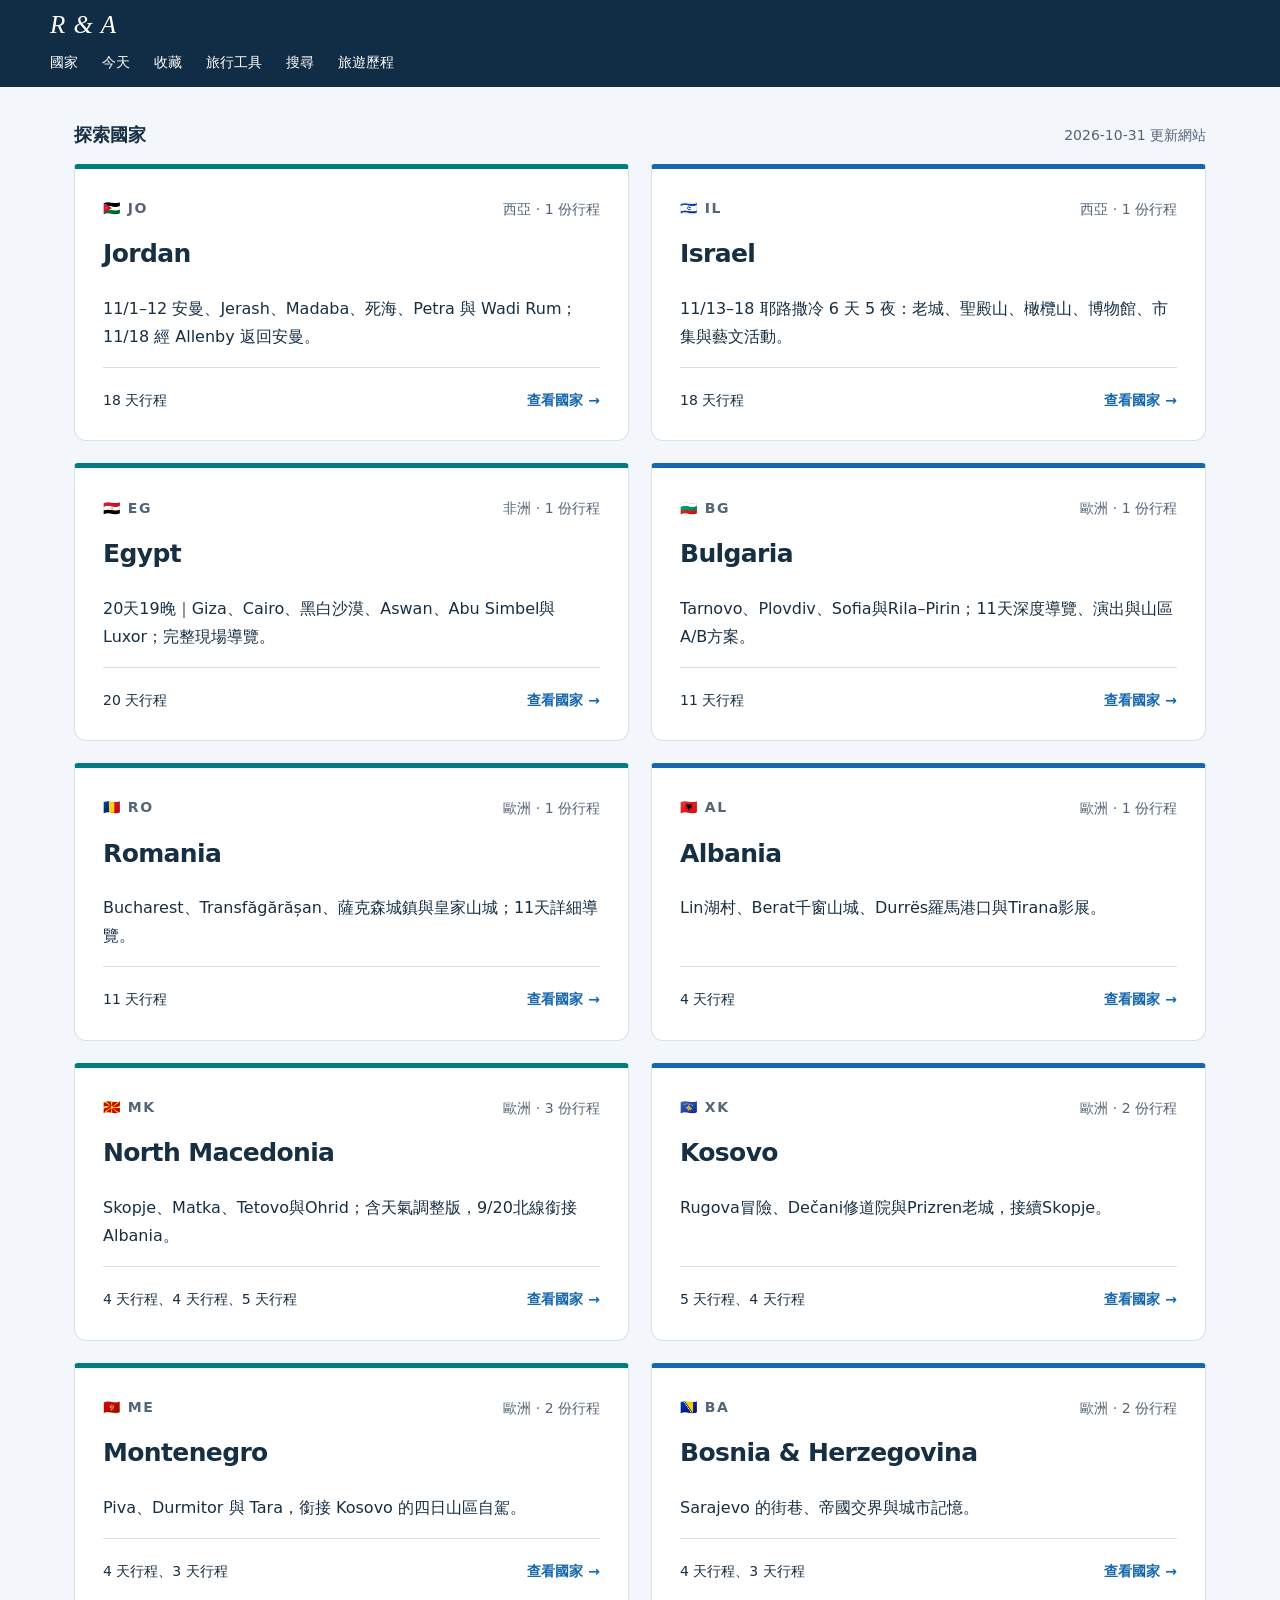
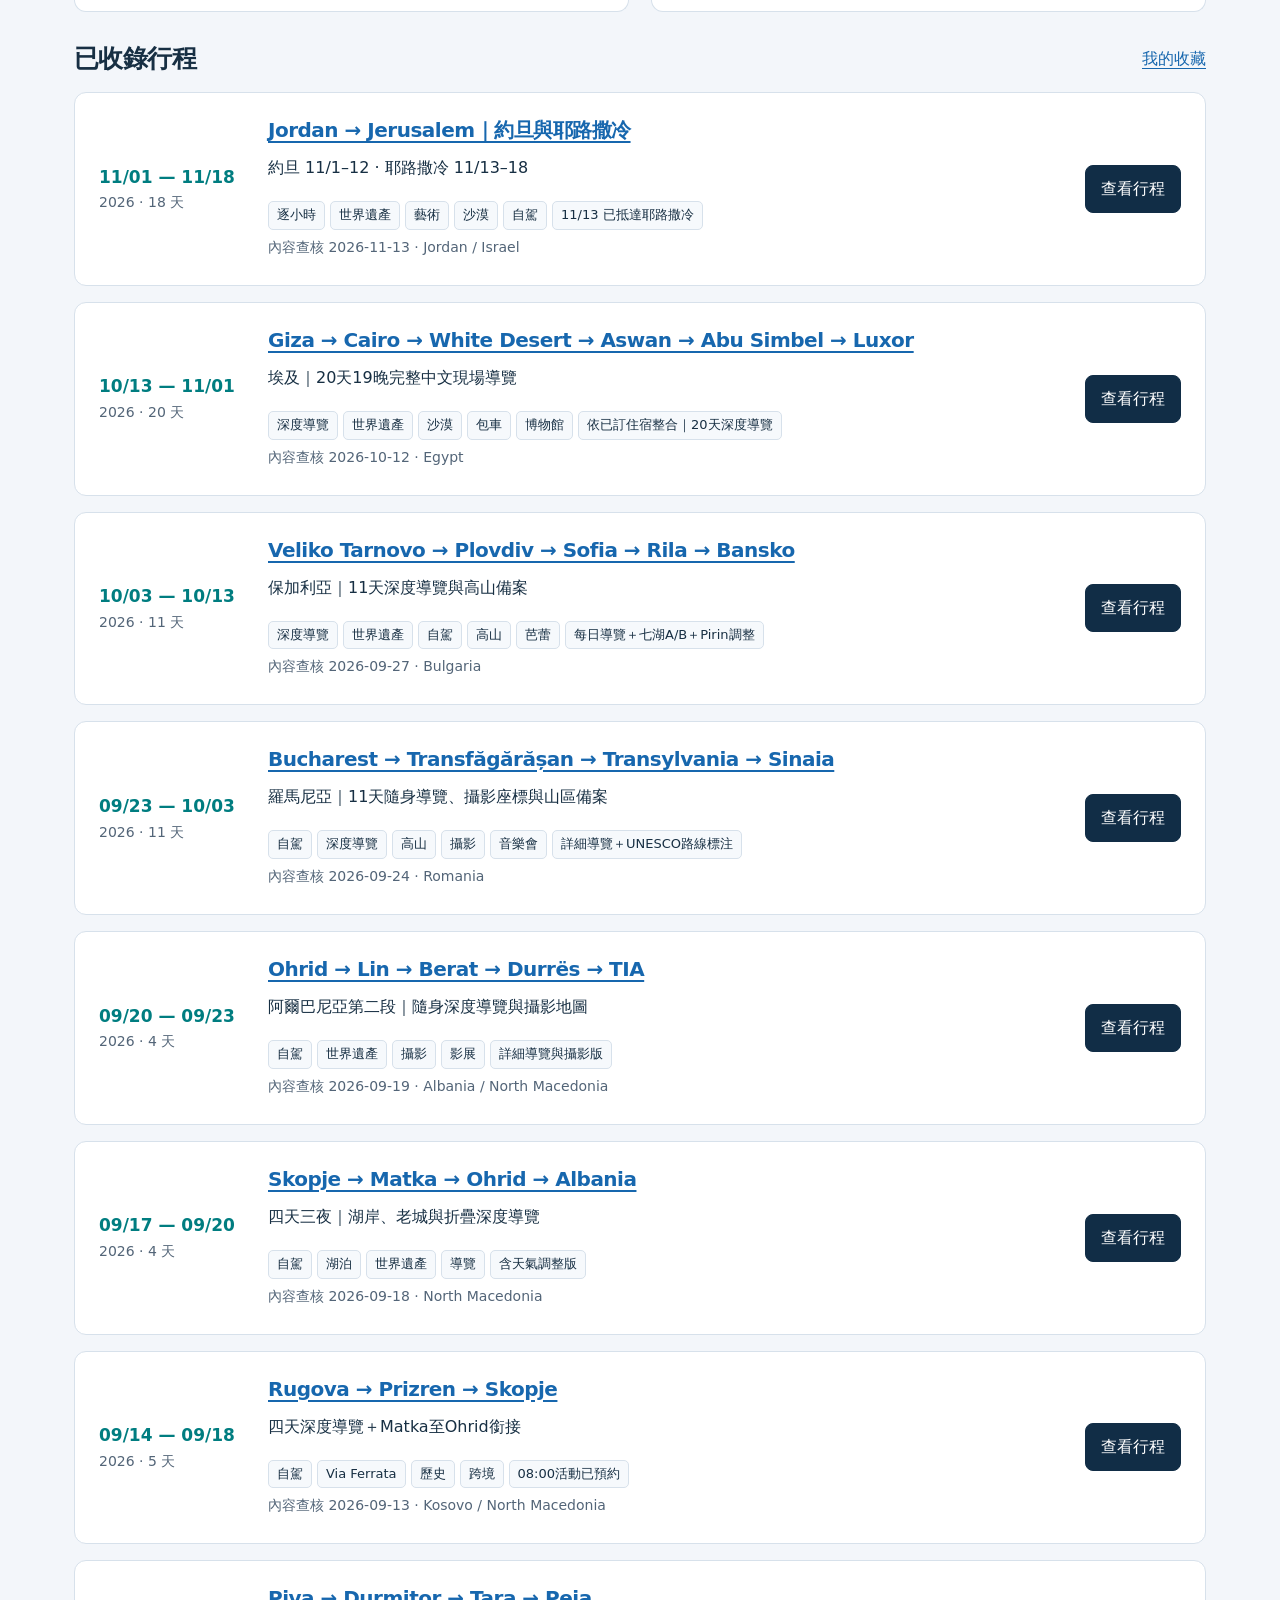
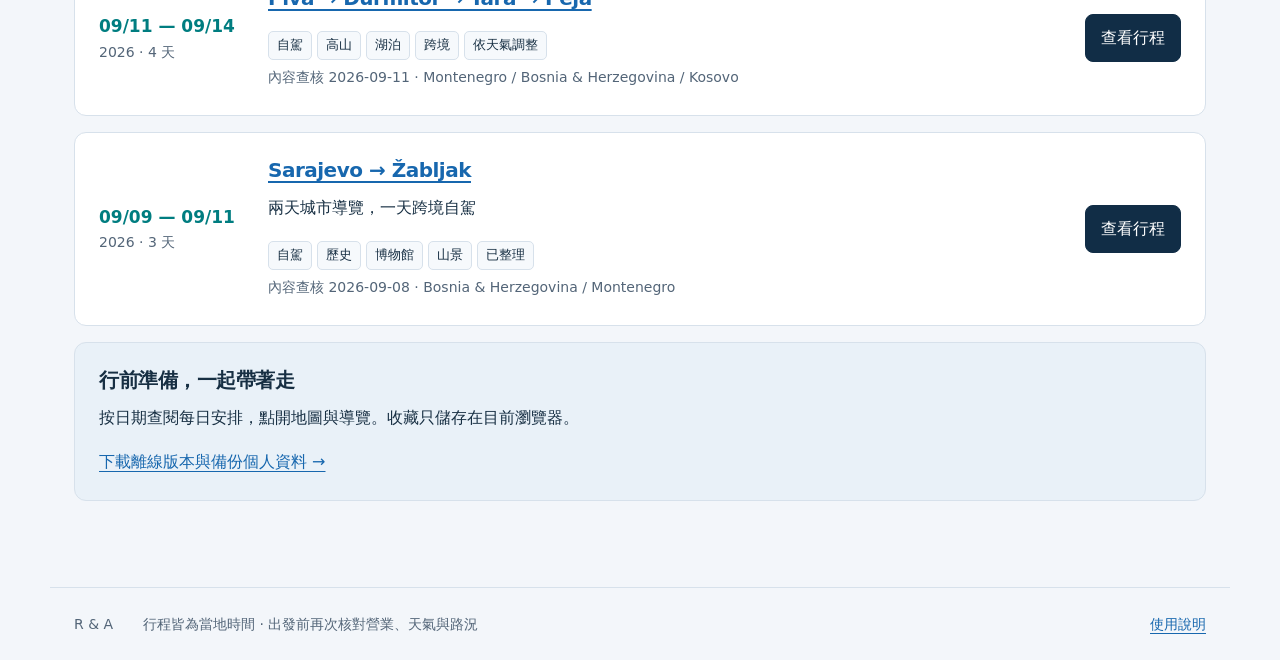
==== commit b78358c7: "Update Jerusalem itinerary and travel history for November 13" ====
--- a/index.html
+++ b/index.html
@@ -227,8 +227,8 @@
 <div id="toast" role="status" aria-live="polite"></div>
 <footer class="site-footer"><span>R &amp; A</span><span>行程皆為當地時間 · 出發前再次核對營業、天氣與路況</span><a href="#about">使用說明</a></footer>
 <noscript><p>國家目錄需要啟用 JavaScript。<a href="https://github.com/rogeryangct/travel-itineraries">開啟網站原始檔</a>。</p></noscript>
-<script id="catalog" type="application/json">{"site":{"title":"R & A","description":"Travel itineraries by country","updated":"2026-10-31"},"countries":[{"id":"jordan","name":"約旦","english":"Jordan","code":"JO","region":"西亞","summary":"安曼、Jerash、Madaba、死海、Petra與Wadi Rum；銜接耶路撒冷的19天逐時導覽。","currency":"JOD／約旦第納爾","timeZone":"Asia/Amman"},{"id":"israel","name":"以色列／耶路撒冷","english":"Israel","code":"IL","region":"西亞","summary":"11/15–18耶路撒冷條件式跨境行程；舊城、博物館與當代藝術。","currency":"NIS／新謝克爾","timeZone":"Asia/Jerusalem"},{"id":"egypt","name":"埃及","english":"Egypt","code":"EG","region":"非洲","summary":"20天19晚｜Giza、Cairo、黑白沙漠、Aswan、Abu Simbel與Luxor；完整現場導覽。","currency":"EGP／埃及鎊","timeZone":"Africa/Cairo"},{"id":"bulgaria","name":"保加利亞","english":"Bulgaria","code":"BG","region":"歐洲","summary":"Tarnovo、Plovdiv、Sofia與Rila–Pirin；11天深度導覽、演出與山區A/B方案。","currency":"EUR／€","timeZone":"Europe/Sofia"},{"id":"romania","name":"羅馬尼亞","english":"Romania","code":"RO","region":"歐洲","summary":"Bucharest、Transfăgărășan、薩克森城鎮與皇家山城；11天詳細導覽。","currency":"RON／lei","timeZone":"Europe/Bucharest"},{"id":"albania","name":"阿爾巴尼亞","english":"Albania","code":"AL","region":"歐洲","summary":"Lin湖村、Berat千窗山城、Durrës羅馬港口與Tirana影展。","currency":"ALL／lek","timeZone":"Europe/Tirane"},{"id":"north-macedonia","name":"北馬其頓","english":"North Macedonia","code":"MK","region":"歐洲","summary":"Skopje、Matka、Tetovo與Ohrid；含天氣調整版，9/20北線銜接Albania。","currency":"MKD／ден","timeZone":"Europe/Skopje"},{"id":"kosovo","name":"科索沃","english":"Kosovo","code":"XK","region":"歐洲","summary":"Rugova冒險、Dečani修道院與Prizren老城，接續Skopje。","currency":"EUR／€","timeZone":"Europe/Belgrade"},{"id":"montenegro","name":"蒙特內哥羅","english":"Montenegro","code":"ME","region":"歐洲","summary":"Piva、Durmitor 與 Tara，銜接 Kosovo 的四日山區自駕。","currency":"EUR／€","timeZone":"Europe/Podgorica"},{"id":"bosnia","name":"波士尼亞與赫塞哥維納","english":"Bosnia & Herzegovina","code":"BA","region":"歐洲","summary":"Sarajevo 的街巷、帝國交界與城市記憶。","currency":"BAM／KM","timeZone":"Europe/Sarajevo"}],"trips":[{"id":"jordan-jerusalem-2026","title":"Amman → Petra → Wadi Rum → Jerusalem","subtitle":"約旦＋耶路撒冷｜19天逐小時深度導覽","countries":["jordan","israel"],"start":"2026-11-01","end":"2026-11-19","verified":"2026-10-31","status":"依已訂住宿與租車｜跨境條件式執行","tags":["逐小時","世界遺產","藝術","沙漠","自駕"],"content":"content/jordan-jerusalem-2026.json","timeZone":"Asia/Amman","important":"🇯🇴 11/11 15:00火車已訂；11/14安曼加住一晚未訂。🇮🇱 耶路撒冷改11/15–18三晚，過境、再入境資格及安全確認後執行。","days":[{"id":"jo1101","date":"2026-11-01","label":"抵達安曼｜AMM → Jabal Amman"},{"id":"jo1102","date":"2026-11-02","label":"城堡山、羅馬劇場與Jordan Museum＋攝影展開幕"},{"id":"jo1103","date":"2026-11-03","label":"藍頂清真寺、老城市場與安曼生活"},{"id":"jo1104","date":"2026-11-04","label":"安曼藝術與當代文化深度日"},{"id":"jo1105","date":"2026-11-05","label":"Dollar取車 → As-Salt → Ajloun → Jerash"},{"id":"jo1106","date":"2026-11-06","label":"Jerash古城晨光 → Madaba馬賽克"},{"id":"jo1107","date":"2026-11-07","label":"Mount Nebo → 耶穌受洗地 → 死海度假"},{"id":"jo1108","date":"2026-11-08","label":"死海慢晨 → Karak → Wadi Musa"},{"id":"jo1109","date":"2026-11-09","label":"Petra第一天｜峽谷、寶庫與皇家陵墓＋夜間場"},{"id":"jo1110","date":"2026-11-10","label":"Petra第二天｜Ad-Deir修道院健行"},{"id":"jo1111","date":"2026-11-11","label":"Petra → Wadi Rum｜15:00 Journey Through 1916"},{"id":"jo1112","date":"2026-11-12","label":"Wadi Rum全天吉普車｜砂岩、銘文與星空"},{"id":"jo1113","date":"2026-11-13","label":"Wadi Rum → 安曼｜17:30 Dollar還車"},{"id":"jo1114","date":"2026-11-14","label":"安曼多留一晚｜文化散步與跨境準備"},{"id":"jo1115","date":"2026-11-15","label":"安曼 → Allenby → 耶路撒冷｜雙時區跨境","timeZone":"Asia/Jerusalem"},{"id":"jo1116","date":"2026-11-16","label":"耶路撒冷舊城深度歷史巡禮","timeZone":"Asia/Jerusalem"},{"id":"jo1117","date":"2026-11-17","label":"Yad Vashem → 免費雙年展 → Israel Museum英文導覽","timeZone":"Asia/Jerusalem"},{"id":"jo1118","date":"2026-11-18","label":"耶路撒冷 → Allenby → 安曼","timeZone":"Asia/Jerusalem"},{"id":"jo1119","date":"2026-11-19","label":"安曼機場離境｜Saudia AMM → RUH"}]},{"id":"egypt-2026","title":"Giza → Cairo → White Desert → Aswan → Abu Simbel → Luxor","subtitle":"埃及｜20天19晚完整中文現場導覽","countries":["egypt"],"start":"2026-10-13","end":"2026-11-01","verified":"2026-10-12","status":"依已訂住宿整合｜20天深度導覽","tags":["深度導覽","世界遺產","沙漠","包車","博物館"],"content":"content/egypt-2026.json","timeZone":"Africa/Cairo","important":"10/26住Abu Simbel、10/28包車至Luxor、11/1搭機；Dendera改10/29。10/29跨10/30結束夏令時間。","days":[{"id":"eg1013","date":"2026-10-13","label":"SOF → ATH → CAI｜抵達與吉薩入住"},{"id":"eg1014","date":"2026-10-14","label":"GEM｜14:00–21:00完整隨身導覽＋原吉薩方案保留"},{"id":"eg1015","date":"2026-10-15","label":"GEM｜從王權到日常生活的完整博物館日"},{"id":"eg1016","date":"2026-10-16","label":"Saqqara → Memphis → Dahshur｜金字塔如何被發明"},{"id":"eg1017","date":"2026-10-17","label":"Giza → Bahariya → Black & White Desert｜綠洲與古海床"},{"id":"eg1018","date":"2026-10-18","label":"White Desert日出 → Cairo／Zamalek"},{"id":"eg1019","date":"2026-10-19","label":"Egyptian Museum → Downtown｜考古史與近代開羅"},{"id":"eg1020","date":"2026-10-20","label":"Coptic Cairo＋NMEC｜基督教、伊斯蘭與木乃伊"},{"id":"eg1021","date":"2026-10-21","label":"Historic Cairo｜堡壘、馬穆魯克與工藝街"},{"id":"eg1022","date":"2026-10-22","label":"Manial＋Nilometer → Zamalek｜王室品味與尼羅河數據"},{"id":"eg1023","date":"2026-10-23","label":"Cairo → Aswan｜尼羅河第一瀑布與努比亞門戶"},{"id":"eg1024","date":"2026-10-24","label":"Aswan｜Philae、花崗岩與努比亞博物館"},{"id":"eg1025","date":"2026-10-25","label":"Elephantine＋Felucca｜河流、社群與慢旅行"},{"id":"eg1026","date":"2026-10-26","label":"Aswan → Abu Simbel｜納瑟湖邊住一晚"},{"id":"eg1027","date":"2026-10-27","label":"Abu Simbel晨光 → Aswan｜帝國宣傳與保存工程"},{"id":"eg1028","date":"2026-10-28","label":"Aswan → Kom Ombo → Edfu → Luxor｜包車神廟日"},{"id":"eg1029","date":"2026-10-29","label":"Dendera → Luxor Temple夜景｜Hathor與王權更新"},{"id":"eg1030","date":"2026-10-30","label":"Luxor West Bank｜帝王谷、女性法老與工匠"},{"id":"eg1031","date":"2026-10-31","label":"熱氣球候選＋Karnak＋Luxor Museum｜旅程收束"},{"id":"eg1101","date":"2026-11-01","label":"LXR → CAI → AMM｜離開埃及"}],"history":{"title":"Egypt｜金字塔、沙漠、努比亞與底比斯","countries":["egypt"],"cityVisits":[{"name":"Giza","date":"2026-10-13"},{"name":"Cairo","date":"2026-10-18"},{"name":"Aswan","date":"2026-10-23"},{"name":"Abu Simbel","date":"2026-10-26"},{"name":"Kom Ombo","date":"2026-10-28"},{"name":"Edfu","date":"2026-10-28"},{"name":"Luxor","date":"2026-10-28"},{"name":"Dendera","date":"2026-10-29"}],"note":"依2026/10/12已訂資料：20個日曆日、19晚；與Bulgaria共享10/13在總天數只計一次。10/17露營計1晚，Luxor兩筆訂單合計4晚。取消舊規劃河輪及紅海，不累計Hurghada或11/2–6；Jordan僅為11/1銜接航班，未新增完整國家行程。不把機場轉機算Athens城市到訪。城市按預定實際參觀日累計，並非即時到訪追蹤。","details":["10/13–17｜Brassbell | By the Pyramids｜Giza，4晚","10/17–18｜黑白沙漠露營｜Western Desert，1晚；團商與包含項目依訂單確認","10/18–23｜Studio 18 Airbnb_Abu Al Feda｜Cairo／Zamalek，5晚","10/23–26｜Pajama Hostel Nile View｜Aswan，3晚","10/26–27｜Hllol Hotel Abu Simbel｜Abu Simbel，1晚","10/27–28｜Pajama Hostel Nile View｜Aswan，1晚","10/28–11/1｜Temple & Nile view｜Luxor，4晚；兩筆訂單，確認10/29是否須換房","10/13 Aegean A3981／A3934 SOF→ATH→CAI 10:55–19:05","10/23 Air Cairo SM94 CAI→ASW 14:30–15:50；ASW住宿接送待再次確認","10/28 包車 Aswan→Kom Ombo→Edfu→Luxor","11/1 EgyptAir LXR→CAI 08:55–10:05；CAI→AMM 17:05–19:25；航廈與直掛以票務為準"]}},{"id":"bulgaria-2026","title":"Veliko Tarnovo → Plovdiv → Sofia → Rila → Bansko","subtitle":"保加利亞｜11天深度導覽與高山備案","countries":["bulgaria"],"start":"2026-10-03","end":"2026-10-13","verified":"2026-09-27","status":"每日導覽＋七湖A/B＋Pirin調整","tags":["深度導覽","世界遺產","自駕","高山","芭蕾"],"content":"content/bulgaria-2026.json","timeZone":"Europe/Sofia","important":"10/3聲光秀、10/8芭蕾已公布但未代購；10/10住宿二選一需核對取消期限，Pirin改10/12。10/13提前還車須書面確認。","days":[{"id":"bg03","date":"2026-10-03","label":"Bucharest → Veliko Tarnovo｜河谷山城與聲光秀"},{"id":"bg04","date":"2026-10-04","label":"Veliko Tarnovo → Arbanasi｜帝國與商人住宅"},{"id":"bg05","date":"2026-10-05","label":"Veliko Tarnovo → Plovdiv｜06:50直達車與城市散步"},{"id":"bg06","date":"2026-10-06","label":"Plovdiv｜羅馬劇場、復興宅邸與馬賽克"},{"id":"bg07","date":"2026-10-07","label":"Plovdiv → Sofia｜Serdica地下城市與礦泉街區"},{"id":"bg08","date":"2026-10-08","label":"Sofia｜國家歷史、週四美術館與芭蕾"},{"id":"bg09","date":"2026-10-09","label":"SOF取車 → Dupnitsa → Sapareva Banya"},{"id":"bg10","date":"2026-10-10","label":"Seven Rila Lakes A／Rila Monastery B｜當晨決策"},{"id":"bg11","date":"2026-10-11","label":"Rila Monastery轉移日／Bansko完整日｜避開Vihren賽事"},{"id":"bg12","date":"2026-10-12","label":"Pirin短走 → Sofia｜13:00左右北返"},{"id":"bg13","date":"2026-10-13","label":"Sofia Airport還車 → ATH → CAI"}],"history":{"title":"Bulgaria｜帝國山城、Sofia與Rila–Pirin","countries":["bulgaria"],"cityVisits":[{"name":"Veliko Tarnovo","date":"2026-10-03"},{"name":"Arbanasi","date":"2026-10-04"},{"name":"Plovdiv","date":"2026-10-05"},{"name":"Sofia","date":"2026-10-07"},{"name":"Dupnitsa","date":"2026-10-09"},{"name":"Sapareva Banya","date":"2026-10-09"},{"name":"Bansko","date":"2026-10-11"}],"note":"10/3–13共11個日曆日、10晚；10/3與羅馬尼亞重疊日只計一次。10/10住宿與路線二選一不重複累加；Bansko以兩案共同的10/11計城市日期，若提早抵達再更新。未到訪前不加入已旅行國家數；僅按排程經過日期計算，行程變更請更新。","details":["10/3–5｜Aleko Apartments City Center｜Veliko Tarnovo，2晚","10/5–7｜2BD Heart of Plovdiv Boheme Flat｜Plovdiv，2晚","10/7–9｜Luxury Apartments 1｜Sofia，2晚","10/9–10｜Апартаменти ЗДРАВЕ｜Sapareva Banya，1晚","10/10–11｜Апартаменти ЗДРАВЕ 或 Ski Nomad Bansko｜A七湖成功續住Sapareva；B改修道院後到Bansko，二擇一","10/11–12｜Ski Nomad Bansko｜Bansko，1晚","10/12–13｜N9 Studentski Loft｜Sofia，1晚","10/3 FlixBus Bucharest→Veliko Tarnovo 10:10；電子票為準","10/9 08:30–10/13 TOP租車；10/13提前還車待書面確認","10/13 10:55 Aegean SOF→ATH→CAI，依使用者航班資料"]}},{"id":"romania-2026","title":"Bucharest → Transfăgărășan → Transylvania → Sinaia","subtitle":"羅馬尼亞｜11天隨身導覽、攝影座標與山區備案","countries":["romania"],"start":"2026-09-23","end":"2026-10-03","verified":"2026-09-24","status":"詳細導覽＋UNESCO路線標注","tags":["自駕","深度導覽","高山","攝影","音樂會"],"content":"content/romania-2026.json","timeZone":"Europe/Bucharest","important":"住宿固定；Viscri部分關閉、Pelișor不入內；9/26山路與9/30峽谷當日決策。所有建議票務尚未預約。 UNESCO已標注：Biertan、Sighișoara、Viscri；9/29新增Saschiz外觀，Prejmer／Arutela為替代或條件式。","days":[{"id":"ro23","date":"2026-09-23","label":"抵達Bucharest｜老城與王國立面"},{"id":"ro24","date":"2026-09-24","label":"Bucharest｜人民宮、革命與Athenaeum音樂會"},{"id":"ro25","date":"2026-09-25","label":"取車 → Curtea de Argeș → Vidraru湖畔"},{"id":"ro26","date":"2026-09-26","label":"Transfăgărășan｜高山道路與冰斗湖"},{"id":"ro27","date":"2026-09-27","label":"Sibiu＋ASTRA｜城市自治與農村技術"},{"id":"ro28","date":"2026-09-28","label":"Biertan → Sighișoara｜教堂堡壘與行會城牆"},{"id":"ro29","date":"2026-09-29","label":"Clock Tower → Viscri → Rupea → Brașov"},{"id":"ro30","date":"2026-09-30","label":"Libearty＋Seven Ladders｜保育與峽谷"},{"id":"ro01","date":"2026-10-01","label":"Cantacuzino → Peleș → Sinaia｜貴族與王室"},{"id":"ro02","date":"2026-10-02","label":"Sinaia → Bucharest｜還車與Spring Palace"},{"id":"ro03","date":"2026-10-03","label":"Bucharest → Veliko Tarnovo"}]},{"id":"albania-second-2026","title":"Ohrid → Lin → Berat → Durrës → TIA","subtitle":"阿爾巴尼亞第二段｜隨身深度導覽與攝影地圖","countries":["albania","north-macedonia"],"start":"2026-09-20","end":"2026-09-23","verified":"2026-09-19","status":"詳細導覽與攝影版","tags":["自駕","世界遺產","攝影","影展"],"content":"content/albania-second-2026.json","timeZone":"Europe/Tirane","important":"9/20 07:30由Ohrid北線出境。Berat兩晚、Laknas一晚；9/22 TIFF 18:00場次候選；9/23 07:45還車須確認。","days":[{"id":"al20","date":"2026-09-20","label":"Ohrid → Lin → Berat｜湖岸與千窗黃昏"},{"id":"al21","date":"2026-09-21","label":"Berat｜活城堡、聖像與住宅城市"},{"id":"al22","date":"2026-09-22","label":"Durrës → Laknas → TIFF｜海港考古與當代電影"},{"id":"al23","date":"2026-09-23","label":"Laknas → TIA → Bucharest｜提前還車搭機"}]},{"id":"north-macedonia-2026","title":"Skopje → Matka → Ohrid → Albania","subtitle":"四天三夜｜湖岸、老城與折疊深度導覽","countries":["north-macedonia"],"start":"2026-09-17","end":"2026-09-20","verified":"2026-09-18","status":"含天氣調整版","tags":["自駕","湖泊","世界遺產","導覽"],"content":"content/north-macedonia-2026.json","timeZone":"Europe/Skopje","important":"已新增方案B｜天氣調整版：9/18 Kaneo黃昏、9/19南岸、9/20北線經Lin至Berat；原方案A保留。 9/20實際銜接請用「阿爾巴尼亞第二段」07:30出發新版。","days":[{"id":"mk17","date":"2026-09-17","label":"Prizren → Skopje｜河流兩岸的首都"},{"id":"mk18","date":"2026-09-18","label":"Matka → Tetovo → Ohrid｜峽谷與彩繪清真寺"},{"id":"mk19","date":"2026-09-19","label":"Ohrid｜世界遺產老城與 Kaneo"},{"id":"mk20","date":"2026-09-20","label":"Ohrid 南岸 → St. Naum → Albania"}]},{"id":"kosovo-2026","title":"Rugova → Prizren → Skopje","subtitle":"四天深度導覽＋Matka至Ohrid銜接","countries":["kosovo","north-macedonia"],"start":"2026-09-14","end":"2026-09-18","verified":"2026-09-13","status":"08:00活動已預約","tags":["自駕","Via Ferrata","歷史","跨境"],"content":"content/kosovo-2026.json","timeZone":"Europe/Skopje","important":"9/14住Chalet Kujta山區；9/15 08:00活動已預約，路線待嚮導確認。9/17走R7＋R6直達Skopje；Matka留9/18。 9/17起請使用「Skopje → Matka → Ohrid → Albania」完整新版。","days":[{"id":"ks14","date":"2026-09-14","label":"Durmitor → Peja → Rugova 山區住宿"},{"id":"ks15","date":"2026-09-15","label":"08:00 已預約冒險 → Dečani → Prizren"},{"id":"ks16","date":"2026-09-16","label":"Prizren 歷史老城與堡壘黃昏"},{"id":"ks17","date":"2026-09-17","label":"R7＋R6 → Skopje 完整半日"},{"id":"ks18","date":"2026-09-18","label":"Matka Canyon → Ohrid 銜接"}]},{"id":"montenegro-north-2026","title":"Piva → Durmitor → Tara → Peja","countries":["montenegro","bosnia","kosovo"],"start":"2026-09-11","end":"2026-09-14","verified":"2026-09-11","status":"依天氣調整","tags":["自駕","高山","湖泊","跨境"],"content":"content/montenegro-north-2026.json","timeZone":"Europe/Podgorica","important":"9/11 南段 Trsa–Sedlo 已完成。9/12 休息／安全空檔看草原墓碑，三鐵04:30黑湖起跑；9/13黑湖＋Ćurevac，北段需計原路返回。9/14不跨Tara Bridge，南岸R10仍需確認。","days":[{"id":"mn11","date":"2026-09-11","label":"Piva 與跨境"},{"id":"mn12","date":"2026-09-12","label":"三鐵與草原文化"},{"id":"mn13","date":"2026-09-13","label":"黑湖與北段往返"},{"id":"mn14","date":"2026-09-14","label":"Tara 南岸至 Peja"}]},{"id":"balkans-2026","title":"Sarajevo → Žabljak","subtitle":"兩天城市導覽，一天跨境自駕","countries":["bosnia","montenegro"],"start":"2026-09-09","end":"2026-09-11","verified":"2026-09-08","status":"已整理","tags":["自駕","歷史","博物館","山景"],"content":"content/balkans-2026.html","days":[{"id":"d9","date":"2026-09-09","label":"城市與奧運之山"},{"id":"d10","date":"2026-09-10","label":"隧道與國家博物館"},{"id":"d11","date":"2026-09-11","label":"經 Šavnik 跨境"}],"checklist":["核對博物館時段與 Haggadah 入場安排","確認纜車營運、山區天氣與路況","準備護照、租車跨境文件與保險","下載行程及 Google Maps 離線地圖","9/11 前備妥早餐、飲水並確認油量"],"important":"9/11 請使用接續的「Piva → Durmitor → Tara → Peja」最新版：06:30 出發，經 Rogatica／Goražde，再走 Piva／Šavnik。"}],"history":{"updated":"2026-10-31","records":[{"id":"archive-2026-06-05","title":"Tokyo, Japan & MSC Bellissima Cruise","start":"2026-06-05","end":"2026-06-13","countries":["Japan"],"cities":["Tokyo"],"source":"PDF · 更新至 2026/6/13","reportedDays":9,"note":" 郵輪未提供的靠港城市不推估。"},{"id":"archive-2026-03-29","title":"Italy","start":"2026-03-29","end":"2026-04-05","countries":["Italy"],"cities":[],"source":"PDF · 更新至 2026/6/13","reportedDays":8},{"id":"archive-2026-03-14","title":"Greece","start":"2026-03-14","end":"2026-03-29","countries":["Greece"],"cities":[],"source":"PDF · 更新至 2026/6/13","reportedDays":16},{"id":"archive-2026-03-07","title":"Cyprus","start":"2026-03-07","end":"2026-03-14","countries":["Cyprus"],"cities":[],"source":"PDF · 更新至 2026/6/13","reportedDays":8},{"id":"archive-2026-03-01","title":"Greece","start":"2026-03-01","end":"2026-03-07","countries":["Greece"],"cities":[],"source":"PDF · 更新至 2026/6/13","reportedDays":7},{"id":"archive-2026-01-10","title":"Brazil","start":"2026-01-10","end":"2026-02-28","countries":["Brazil"],"cities":[],"source":"PDF · 更新至 2026/6/13","reportedDays":50},{"id":"archive-2026-01-08","title":"Iguazu, Argentina","start":"2026-01-08","end":"2026-01-10","countries":["Argentina"],"cities":[],"source":"PDF · 更新至 2026/6/13","reportedDays":3},{"id":"archive-2025-12-22","title":"Antarctica Cruise","start":"2025-12-22","end":"2026-01-08","countries":[],"cities":[],"source":"PDF · 更新至 2026/6/13","reportedDays":18,"note":"南極洲另列旅程，不當作國家；停靠地未提供。 郵輪未提供的靠港城市不推估。"},{"id":"archive-2025-11-22","title":"Argentina","start":"2025-11-22","end":"2025-12-22","countries":["Argentina"],"cities":[],"source":"PDF · 更新至 2026/6/13","reportedDays":31},{"id":"archive-2025-11-06","title":"Chile","start":"2025-11-06","end":"2025-11-22","countries":["Chile"],"cities":[],"source":"PDF · 更新至 2026/6/13","reportedDays":17},{"id":"archive-2025-09-18","title":"Mexico","start":"2025-09-18","end":"2025-11-05","countries":["Mexico"],"cities":[],"source":"PDF · 更新至 2026/6/13","reportedDays":49},{"id":"archive-2025-08-08","title":"Alaska, Canada & Western USA","start":"2025-08-08","end":"2025-09-18","countries":["United States","Canada"],"cities":[],"source":"PDF · 更新至 2026/6/13","reportedDays":42},{"id":"archive-2025-07-27","title":"Peru","start":"2025-07-27","end":"2025-08-08","countries":["Peru"],"cities":[],"source":"PDF · 更新至 2026/6/13","reportedDays":13},{"id":"archive-2025-06-28","title":"Bolivia","start":"2025-06-28","end":"2025-07-27","countries":["Bolivia"],"cities":[],"source":"PDF · 更新至 2026/6/13","reportedDays":30},{"id":"archive-2025-06-11","title":"Peru","start":"2025-06-11","end":"2025-06-28","countries":["Peru"],"cities":[],"source":"PDF · 更新至 2026/6/13","reportedDays":18},{"id":"archive-2025-04-29","title":"Colombia","start":"2025-04-29","end":"2025-06-11","countries":["Colombia"],"cities":[],"source":"PDF · 更新至 2026/6/13","reportedDays":44},{"id":"archive-2025-04-21","title":"New York, USA","start":"2025-04-21","end":"2025-04-29","countries":["United States"],"cities":["New York"],"source":"PDF · 更新至 2026/6/13","reportedDays":9},{"id":"archive-2025-04-02","title":"Japan","start":"2025-04-02","end":"2025-04-21","countries":["Japan"],"cities":[],"source":"PDF · 更新至 2026/6/13","reportedDays":20},{"id":"archive-2025-03-29","title":"MSC Cruise, Taipei - Tokyo","start":"2025-03-29","end":"2025-04-02","countries":["Japan"],"cities":["Tokyo"],"source":"PDF · 更新至 2026/6/13","reportedDays":5,"note":" 郵輪未提供的靠港城市不推估。"},{"id":"archive-2024-09-19","title":"Sapporo, Tokyo, Japan","start":"2024-09-19","end":"2024-12-14","countries":["Japan"],"cities":["Tokyo","Sapporo"],"source":"PDF · 更新至 2026/6/13","reportedDays":87},{"id":"archive-2024-07-10","title":"Northern Europe & Iceland","start":"2024-07-10","end":"2024-09-13","countries":["Iceland"],"cities":[],"source":"PDF · 更新至 2026/6/13","reportedDays":66,"note":"北歐各國尚未列明；目前只計已確認的 Iceland。"},{"id":"archive-2024-07-05","title":"Fukuoka, Japan","start":"2024-07-05","end":"2024-07-10","countries":["Japan"],"cities":["Fukuoka"],"source":"PDF · 更新至 2026/6/13","reportedDays":6},{"id":"archive-2024-05-01","title":"Bali","start":"2024-05-01","end":"2024-05-25","countries":["Indonesia"],"cities":[],"source":"PDF · 更新至 2026/6/13","reportedDays":25},{"id":"archive-2024-03-28","title":"Italy","start":"2024-03-28","end":"2024-04-15","countries":["Italy"],"cities":[],"source":"PDF · 更新至 2026/6/13","reportedDays":19},{"id":"archive-2024-02-03","title":"Spain","start":"2024-02-03","end":"2024-02-19","countries":["Spain"],"cities":[],"source":"PDF · 更新至 2026/6/13","reportedDays":17},{"id":"archive-2023-09-29","title":"Turkey","start":"2023-09-29","end":"2023-10-16","countries":["Turkey"],"cities":[],"source":"PDF · 更新至 2026/6/13","reportedDays":18},{"id":"archive-2023-08-25","title":"Bali","start":"2023-08-25","end":"2023-08-29","countries":["Indonesia"],"cities":[],"source":"PDF · 更新至 2026/6/13","reportedDays":5},{"id":"archive-2023-06-14","title":"Croatia & Budapest","start":"2023-06-14","end":"2023-06-25","countries":["Croatia","Hungary"],"cities":["Budapest"],"source":"PDF · 更新至 2026/6/13","reportedDays":12},{"id":"archive-2023-04-02","title":"Langkawi","start":"2023-04-02","end":"2023-04-06","countries":["Malaysia"],"cities":[],"source":"PDF · 更新至 2026/6/13","reportedDays":5},{"id":"archive-2023-01-14","title":"BKK, Ko Samui, Chiang Mai","start":"2023-01-14","end":"2023-01-30","countries":["Thailand"],"cities":["Chiang Mai","Bangkok"],"source":"PDF · 更新至 2026/6/13","reportedDays":17},{"id":"archive-2022-11-17","title":"Kyoto & Osaka","start":"2022-11-17","end":"2022-11-27","countries":["Japan"],"cities":["Osaka","Kyoto"],"source":"PDF · 更新至 2026/6/13","reportedDays":11},{"id":"archive-2020-01-18","title":"Hawaii","start":"2020-01-18","end":"2020-02-02","countries":["United States"],"cities":[],"source":"PDF · 更新至 2026/6/13","reportedDays":16},{"id":"archive-2019-10-09","title":"George Town, Malaysia","start":"2019-10-09","end":"2019-10-14","countries":["Malaysia"],"cities":["George Town"],"source":"PDF · 更新至 2026/6/13","reportedDays":6},{"id":"archive-2019-09-07","title":"Switzerland & Brussels","start":"2019-09-07","end":"2019-09-22","countries":["Switzerland","Belgium"],"cities":["Brussels"],"source":"PDF · 更新至 2026/6/13","reportedDays":16},{"id":"archive-2019-06-07","title":"Da Nang, Vietnam","start":"2019-06-07","end":"2019-06-11","countries":["Vietnam"],"cities":["Da Nang"],"source":"PDF · 更新至 2026/6/13","reportedDays":5},{"id":"archive-2019-04-03","title":"Korea","start":"2019-04-03","end":"2019-04-08","countries":["South Korea"],"cities":[],"source":"PDF · 更新至 2026/6/13","reportedDays":6},{"id":"archive-2019-01-25","title":"Portugal & Morocco","start":"2019-01-25","end":"2019-02-17","countries":["Portugal","Morocco"],"cities":[],"source":"PDF · 更新至 2026/6/13","reportedDays":24},{"id":"archive-2018-09-15","title":"Italy","start":"2018-09-15","end":"2018-09-29","countries":["Italy"],"cities":[],"source":"PDF · 更新至 2026/6/13","reportedDays":15},{"id":"archive-2018-08-30","title":"Sanya Club Med","start":"2018-08-30","end":"2018-09-02","countries":["China"],"cities":["Sanya"],"source":"PDF · 更新至 2026/6/13","reportedDays":4},{"id":"archive-2018-05-20","title":"Singapore","start":"2018-05-20","end":"2018-05-24","countries":["Singapore"],"cities":["Singapore"],"source":"PDF · 更新至 2026/6/13","reportedDays":5},{"id":"archive-2018-04-24","title":"Bangkok","start":"2018-04-24","end":"2018-05-01","countries":["Thailand"],"cities":["Bangkok"],"source":"PDF · 更新至 2026/6/13","reportedDays":8},{"id":"archive-2018-04-04","title":"Hanoi","start":"2018-04-04","end":"2018-04-09","countries":["Vietnam"],"cities":["Hanoi"],"source":"PDF · 更新至 2026/6/13","reportedDays":6},{"id":"archive-2018-02-13","title":"Spain","start":"2018-02-13","end":"2018-03-04","countries":["Spain"],"cities":[],"source":"PDF · 更新至 2026/6/13","reportedDays":20},{"id":"archive-2017-12-30","title":"Tokyo","start":"2017-12-30","end":"2018-01-03","countries":["Japan"],"cities":["Tokyo"],"source":"PDF · 更新至 2026/6/13","reportedDays":5},{"id":"archive-2017-09-30","title":"Canada East","start":"2017-09-30","end":"2017-10-15","countries":["Canada"],"cities":[],"source":"PDF · 更新至 2026/6/13","reportedDays":16},{"id":"archive-2017-05-26","title":"Edinburgh, UK","start":"2017-05-26","end":"2017-06-11","countries":["United Kingdom"],"cities":["Edinburgh"],"source":"PDF · 更新至 2026/6/13","reportedDays":17},{"id":"archive-2017-01-21","title":"Auckland, New Zealand","start":"2017-01-21","end":"2017-02-05","countries":["New Zealand"],"cities":["Auckland"],"source":"PDF · 更新至 2026/6/13","reportedDays":16},{"id":"archive-2016-12-10","title":"Sydney","start":"2016-12-10","end":"2016-12-16","countries":["Australia"],"cities":["Sydney"],"source":"PDF · 更新至 2026/6/13","reportedDays":7},{"id":"archive-2016-11-12","title":"Ho Chi Minh","start":"2016-11-12","end":"2016-11-17","countries":["Vietnam"],"cities":["Ho Chi Minh"],"source":"PDF · 更新至 2026/6/13","reportedDays":6},{"id":"archive-2016-09-15","title":"Paris","start":"2016-09-15","end":"2016-10-02","countries":["France"],"cities":["Paris"],"source":"PDF · 更新至 2026/6/13","reportedDays":18},{"id":"archive-2016-07-09","title":"Hong Kong","start":"2016-07-09","end":"2016-07-11","countries":["Hong Kong"],"cities":["Hong Kong"],"source":"PDF · 更新至 2026/6/13","reportedDays":3},{"id":"archive-2016-04-02","title":"China","start":"2016-04-02","end":"2016-04-06","countries":["China"],"cities":[],"source":"PDF · 更新至 2026/6/13","reportedDays":5},{"id":"archive-2016-02-05","title":"Melbourne","start":"2016-02-05","end":"2016-02-22","countries":["Australia"],"cities":["Melbourne"],"source":"PDF · 更新至 2026/6/13","reportedDays":18},{"id":"archive-2016-01-05","title":"Bangkok, Thailand","start":"2016-01-05","end":"2016-01-06","countries":["Thailand"],"cities":["Bangkok"],"source":"PDF · 更新至 2026/6/13","reportedDays":2},{"id":"archive-2016-01-02","title":"Krabi, Thailand","start":"2016-01-02","end":"2016-01-05","countries":["Thailand"],"cities":["Krabi"],"source":"PDF · 更新至 2026/6/13","reportedDays":4},{"id":"archive-2015-08-27","title":"Kota Kinabalu, Malaysia","start":"2015-08-27","end":"2015-08-31","countries":["Malaysia"],"cities":["Kota Kinabalu"],"source":"PDF · 更新至 2026/6/13","reportedDays":5},{"id":"archive-2015-06-18","title":"San Francisco","start":"2015-06-18","end":"2015-06-28","countries":["United States"],"cities":["San Francisco"],"source":"PDF · 更新至 2026/6/13","reportedDays":11},{"id":"archive-2015-05-01","title":"Tokyo, Japan","start":"2015-05-01","end":"2015-05-05","countries":["Japan"],"cities":["Tokyo"],"source":"PDF · 更新至 2026/6/13","reportedDays":5},{"id":"archive-2015-02-14","title":"Melbourne","start":"2015-02-14","end":"2015-03-01","countries":["Australia"],"cities":["Melbourne"],"source":"PDF · 更新至 2026/6/13","reportedDays":16},{"id":"archive-2015-01-01","title":"Krabi, Thailand","start":"2015-01-01","end":"2015-01-07","countries":["Thailand"],"cities":["Krabi"],"source":"PDF · 更新至 2026/6/13","reportedDays":7},{"id":"archive-2014-08-28","title":"Prague","start":"2014-08-28","end":"2014-09-08","countries":["Czechia"],"cities":["Prague"],"source":"PDF · 更新至 2026/6/13","reportedDays":12},{"id":"archive-2014-06-14","title":"Osaka","start":"2014-06-14","end":"2014-06-18","countries":["Japan"],"cities":["Osaka"],"source":"PDF · 更新至 2026/6/13","reportedDays":5},{"id":"archive-2014-04-03","title":"Club Med Bintan","start":"2014-04-03","end":"2014-04-07","countries":["Indonesia"],"cities":[],"source":"PDF · 更新至 2026/6/13","reportedDays":5},{"id":"archive-2014-01-24","title":"New Zealand","start":"2014-01-24","end":"2014-02-09","countries":["New Zealand"],"cities":[],"source":"PDF · 更新至 2026/6/13","reportedDays":17},{"id":"archive-2013-09-05","title":"Tokyo","start":"2013-09-05","end":"2013-09-09","countries":["Japan"],"cities":["Tokyo"],"source":"PDF · 更新至 2026/6/13","reportedDays":5},{"id":"archive-2013-08-09","title":"Hong Kong","start":"2013-08-09","end":"2013-08-12","countries":["Hong Kong"],"cities":["Hong Kong"],"source":"PDF · 更新至 2026/6/13","reportedDays":4},{"id":"archive-2013-06-08","title":"Okinawa","start":"2013-06-08","end":"2013-06-11","countries":["Japan"],"cities":[],"source":"PDF · 更新至 2026/6/13","reportedDays":4},{"id":"archive-2013-04-03","title":"Shanghai","start":"2013-04-03","end":"2013-04-07","countries":["China"],"cities":["Shanghai"],"source":"PDF · 更新至 2026/6/13","reportedDays":5},{"id":"archive-2012-12-05","title":"Bangkok","start":"2012-12-05","end":"2012-12-09","countries":["Thailand"],"cities":["Bangkok"],"source":"PDF · 更新至 2026/6/13","reportedDays":5},{"id":"archive-2011-12-01","title":"Hangzhou","start":"2011-12-01","end":"2011-12-04","countries":["China"],"cities":["Hangzhou"],"source":"PDF · 更新至 2026/6/13","reportedDays":4},{"id":"archive-2011-09-08","title":"Macau","start":"2011-09-08","end":"2011-09-11","countries":["Macau"],"cities":["Macau"],"source":"PDF · 更新至 2026/6/13","reportedDays":4},{"id":"archive-2011-04-01","title":"Kyoto","start":"2011-04-01","end":"2011-04-05","countries":["Japan"],"cities":["Kyoto"],"source":"PDF · 更新至 2026/6/13","reportedDays":5},{"id":"archive-2011-02-22","title":"Bali","start":"2011-02-22","end":"2011-02-27","countries":["Indonesia"],"cities":[],"source":"PDF · 更新至 2026/6/13","reportedDays":6},{"id":"archive-2010-01-30","title":"Japan Ski Trip","start":"2010-01-30","end":"2010-02-02","countries":["Japan"],"cities":[],"source":"PDF · 更新至 2026/6/13","reportedDays":4},{"id":"archive-2009-01-14","title":"Sydney","start":"2009-01-14","end":"2009-01-28","countries":["Australia"],"cities":["Sydney"],"source":"PDF · 更新至 2026/6/13","reportedDays":15},{"id":"archive-2004-05-26","title":"Germany","start":"2004-05-26","end":"2004-06-13","countries":["Germany"],"cities":[],"source":"PDF · 更新至 2026/6/13","reportedDays":19},{"id":"2026-turkey","title":"Turkey · Istanbul","start":"2026-07-19","end":"2026-07-20","countries":["Turkey"],"cities":["Istanbul"],"details":["7/19 TPE → KUL 00:20–05:00；KUL → SAW 10:00–16:05 · AirAsia","7/19–20 Union Hotel Port；7/20 飯店 → IST","KUL 僅轉機，不列為到訪國家或城市。"],"tripIds":[],"source":"2026 已提供的交通與住宿"},{"id":"2026-germany","title":"Germany · Leipzig & Dresden","start":"2026-07-20","end":"2026-07-29","countries":["Germany"],"cities":["Leipzig","Dresden"],"details":["7/20 IST → BER 07:30–09:15 · Turkish；12:10 FlixBus → Leipzig","7/20–24 Stay KooooK Leipzig City","7/24 11:00 FlixBus → Dresden","7/24–26 a&o Dresden Hauptbahnhof；7/26–29 MEININGER","7/29 09:40 FlixBus → Wrocław；BER 只列交通節點。"],"tripIds":[],"source":"2026 已提供的交通與住宿"},{"id":"2026-poland","title":"Poland · 六城慢旅","start":"2026-07-29","end":"2026-08-22","countries":["Poland"],"cities":["Wrocław","Zakopane","Kraków","Warsaw","Toruń","Gdańsk"],"details":["7/29–30 Classy Apartments Ruska；7/30–31 Rynek pod Fredrą；7/31–8/2 Airbnb · Wrocław","8/2–5 Apartament Jaskier · Zakopane","8/5–9 Bosacka Street - Apartament · Kraków","8/9–14 Art Apartament Chmielna 10 · Warsaw","8/14–15 Apartamenty Róże i Zen · Toruń","8/15–22 Just Stay Apartments Cozy · Gdańsk","8/22 GDN → BCN 06:40–09:45 · Ryanair"],"tripIds":[],"source":"2026 已提供的交通與住宿"},{"id":"2026-spain","title":"Spain · Barcelona","start":"2026-08-22","end":"2026-08-23","countries":["Spain"],"cities":["Barcelona"],"details":["8/22–23 Alexandre Fira Congress"],"tripIds":[],"source":"2026 已提供的交通與住宿"},{"id":"2026-ncl","title":"NCL Cruise · Barcelona → Rome","start":"2026-08-23","end":"2026-08-30","countries":["Spain","Italy"],"cities":["Barcelona","Rome"],"details":["8/23–30 NCL 郵輪；未提供的中途靠港國家與城市暫不計入。"],"tripIds":[],"source":"2026 已提供的交通與住宿"},{"id":"2026-albania-first","title":"Albania · 第一段","start":"2026-08-30","end":"2026-09-03","countries":["Albania"],"cities":["Tirana","Theth"],"details":["8/30 CIA → TIA 18:35–20:00 · Ryanair","8/30–9/1 The Gallery Flat","9/1–2 Adra’s apartment（城市未註明）","9/2–3 Bujtina Malsori · Theth","9/1–23 跨國租車；取還車時間以合約為準。"],"tripIds":[],"source":"2026 已提供的交通與住宿"},{"id":"2026-montenegro-first","title":"Montenegro · 海岸段","start":"2026-09-03","end":"2026-09-06","countries":["Montenegro"],"cities":[],"details":["9/3–4 Pansion Nobel；9/4–6 Apartmani Nadja","住宿城市未在這份清單中註明，暫不推算城市數。"],"tripIds":[],"source":"2026 已提供的交通與住宿"},{"id":"2026-bosnia","title":"Bosnia and Herzegovina","start":"2026-09-06","end":"2026-09-11","countries":["Bosnia and Herzegovina"],"cities":[],"details":["9/6–8 Apartments LiteMo；9/8–11 Apartment Nina and Nino"],"tripIds":["balkans-2026"],"source":"2026 已提供的交通與住宿"},{"id":"2026-montenegro-north","title":"Montenegro · Durmitor","start":"2026-09-11","end":"2026-09-14","countries":["Montenegro"],"cities":["Žabljak"],"details":["9/11–14 ViS"],"tripIds":["montenegro-north-2026"],"source":"2026 已提供的交通與住宿"},{"id":"2026-kosovo","title":"Kosovo · Peja & Prizren","start":"2026-09-14","end":"2026-09-17","countries":["Kosovo"],"cities":["Peja","Prizren"],"details":["9/14–15 Skyline Apartment 1 · Peja","9/15–17 Skyline Serenity Apartment · Prizren"],"tripIds":["kosovo-2026"],"source":"2026 已提供的交通與住宿"},{"id":"2026-macedonia","title":"North Macedonia · Skopje & Ohrid","start":"2026-09-17","end":"2026-09-20","countries":["North Macedonia"],"cities":["Skopje","Ohrid"],"details":["9/17–18 SKP-091 a&b；9/18–20 RUPE Apartments"],"tripIds":["north-macedonia-2026"],"source":"2026 已提供的交通與住宿"},{"id":"2026-albania-second","title":"Albania · Berat & Laknas","start":"2026-09-20","end":"2026-09-23","countries":["Albania"],"cities":["Berat","Laknas"],"details":["9/20–22 Apartment Geart · Berat","9/22–23 Beautifull Apartament · Laknas（依本次提供名單記錄）"],"tripIds":["albania-second-2026"],"source":"2026 已提供的交通與住宿"},{"id":"2026-romania","title":"Romania · 喀爾巴阡與外西凡尼亞","start":"2026-09-23","end":"2026-10-03","countries":["Romania"],"cities":["Bucharest"],"details":["9/23 TIA → OTP 11:35–14:00 · Ryanair","9/23–25 Central Comfort Suites - Geo12","9/25–10/2 SIXT 租車 09:30；還車依合約","後續日期同步現有 Romania 行程；尚未到訪的城市不計入已到訪統計。"],"tripIds":["romania-2026"],"source":"2026 已提供的交通與住宿","syncDates":true,"cityVisits":[{"name":"Bucharest","date":"2026-09-23"},{"name":"Curtea de Argeș","date":"2026-09-25"},{"name":"Sibiu","date":"2026-09-26"},{"name":"Sighișoara","date":"2026-09-28"},{"name":"Brașov","date":"2026-09-29"},{"name":"Sinaia","date":"2026-10-01"}]},{"id":"2026-jordan-out","title":"Jordan｜安曼至沙漠","start":"2026-11-01","end":"2026-11-15","countries":["Jordan"],"cities":[],"cityVisits":[{"name":"Amman","date":"2026-11-01"},{"name":"As-Salt","date":"2026-11-05"},{"name":"Ajloun","date":"2026-11-05"},{"name":"Jerash","date":"2026-11-05"},{"name":"Madaba","date":"2026-11-06"},{"name":"Dead Sea","date":"2026-11-07"},{"name":"Karak","date":"2026-11-08"},{"name":"Wadi Musa / Petra","date":"2026-11-08"},{"name":"Wadi Rum","date":"2026-11-11"}],"tripIds":["jordan-jerusalem-2026"],"source":"2026/10/31使用者行程與官網查核","note":"規劃行程，跨境依實際執行；重疊跨境日以日期聯集計算。","details":["Jordan｜安曼至沙漠","11/14不跨境；耶路撒冷11/15–18，住宿及入境條件待確認。"]},{"id":"2026-jerusalem","title":"Jerusalem｜條件式跨境","start":"2026-11-15","end":"2026-11-18","countries":["Israel"],"cities":[],"cityVisits":[{"name":"Jerusalem","date":"2026-11-15"}],"tripIds":["jordan-jerusalem-2026"],"source":"2026/10/31使用者行程與官網查核","note":"規劃行程，跨境依實際執行；重疊跨境日以日期聯集計算。","details":["Jerusalem｜條件式跨境","11/14不跨境；耶路撒冷11/15–18，住宿及入境條件待確認。"]},{"id":"2026-jordan-return","title":"Jordan｜返程安曼","start":"2026-11-18","end":"2026-11-19","countries":["Jordan"],"cities":[],"cityVisits":[{"name":"Amman","date":"2026-11-18"}],"tripIds":["jordan-jerusalem-2026"],"source":"2026/10/31使用者行程與官網查核","note":"規劃行程，跨境依實際執行；重疊跨境日以日期聯集計算。","details":["Jordan｜返程安曼","11/14不跨境；耶路撒冷11/15–18，住宿及入境條件待確認。"]}],"visitedCountries":[{"code":"TW","name":"Taiwan"},{"code":"DE","name":"Germany"},{"code":"AU","name":"Australia"},{"code":"JP","name":"Japan"},{"code":"ID","name":"Indonesia"},{"code":"HK","name":"Hong Kong"},{"code":"MO","name":"Macau"},{"code":"CN","name":"China"},{"code":"TH","name":"Thailand"},{"code":"NZ","name":"New Zealand"},{"code":"SG","name":"Singapore"},{"code":"AT","name":"Austria"},{"code":"CZ","name":"Czechia"},{"code":"US","name":"United States"},{"code":"MY","name":"Malaysia"},{"code":"MC","name":"Monaco"},{"code":"FR","name":"France"},{"code":"VN","name":"Vietnam"},{"code":"NL","name":"Netherlands"},{"code":"GB","name":"United Kingdom"},{"code":"CA","name":"Canada"},{"code":"ES","name":"Spain"},{"code":"IT","name":"Italy"},{"code":"VA","name":"Vatican City"},{"code":"PT","name":"Portugal"},{"code":"MA","name":"Morocco"},{"code":"KR","name":"South Korea"},{"code":"BE","name":"Belgium"},{"code":"CH","name":"Switzerland"},{"code":"HR","name":"Croatia"},{"code":"HU","name":"Hungary"},{"code":"TR","name":"Turkey"},{"code":"MT","name":"Malta"},{"code":"DK","name":"Denmark"},{"code":"FI","name":"Finland"},{"code":"EE","name":"Estonia"},{"code":"SE","name":"Sweden"},{"code":"NO","name":"Norway"},{"code":"IS","name":"Iceland"},{"code":"CO","name":"Colombia"},{"code":"PE","name":"Peru"},{"code":"BO","name":"Bolivia"},{"code":"MX","name":"Mexico"},{"code":"CL","name":"Chile"},{"code":"AR","name":"Argentina"},{"code":"UY","name":"Uruguay"},{"code":"PY","name":"Paraguay"},{"code":"BR","name":"Brazil"},{"code":"GR","name":"Greece"},{"code":"CY","name":"Cyprus"},{"code":"PL","name":"Poland"},{"code":"AL","name":"Albania"},{"code":"ME","name":"Montenegro"},{"code":"BA","name":"Bosnia and Herzegovina"},{"code":"XK","name":"Kosovo"},{"code":"MK","name":"North Macedonia"},{"code":"RO","name":"Romania"}],"visitedCountriesAsOf":"2026-09-25"}}</script>
-<template id="content-jordan-jerusalem-2026"><nav><a href="#jo1101">11-01 抵達安曼｜AMM → Jabal Amman</a><a href="#jo1102">11-02 城堡山、羅馬劇場與Jordan Museum＋攝影展開幕</a><a href="#jo1103">11-03 藍頂清真寺、老城市場與安曼生活</a><a href="#jo1104">11-04 安曼藝術與當代文化深度日</a><a href="#jo1105">11-05 Dollar取車 → As-Salt → Ajloun → Jerash</a><a href="#jo1106">11-06 Jerash古城晨光 → Madaba馬賽克</a><a href="#jo1107">11-07 Mount Nebo → 耶穌受洗地 → 死海度假</a><a href="#jo1108">11-08 死海慢晨 → Karak → Wadi Musa</a><a href="#jo1109">11-09 Petra第一天｜峽谷、寶庫與皇家陵墓＋夜間場</a><a href="#jo1110">11-10 Petra第二天｜Ad-Deir修道院健行</a><a href="#jo1111">11-11 Petra → Wadi Rum｜15:00 Journey Through 1916</a><a href="#jo1112">11-12 Wadi Rum全天吉普車｜砂岩、銘文與星空</a><a href="#jo1113">11-13 Wadi Rum → 安曼｜17:30 Dollar還車</a><a href="#jo1114">11-14 安曼多留一晚｜文化散步與跨境準備</a><a href="#jo1115">11-15 安曼 → Allenby → 耶路撒冷｜雙時區跨境</a><a href="#jo1116">11-16 耶路撒冷舊城深度歷史巡禮</a><a href="#jo1117">11-17 Yad Vashem → 免費雙年展 → Israel Museum英文導覽</a><a href="#jo1118">11-18 耶路撒冷 → Allenby → 安曼</a><a href="#jo1119">11-19 安曼機場離境｜Saudia AMM → RUH</a><a href="#budget">費用</a><a href="#guidebook">景點導覽</a><a href="#sources">來源</a></nav><main><section id="jo-route"><h2>🇯🇴 Jordan ＋ 🇮🇱 Israel／Jerusalem｜2026/11/1–19，兩人19天18晚</h2><p>依2026/10/31提供的住宿、Dollar租車、Jordan Pass及11/11 15:00火車安排整合。保留原網站每日時間、Google Maps、導覽與來源格式。時間是規劃視窗，並非交通班次或預約憑證。</p><p>三個重點：11/11火車為已訂固定活動；11/14週六不跨Allenby／Sheikh Hussein，安曼須增住一晚；耶路撒冷改11/15–18三晚，以入境資格、口岸及安全狀況允許為前提。</p><p>約旦UTC+3、以色列11月UTC+2。11/15調慢一小時，11/18調快一小時。Google Maps多為景點名稱搜尋；同名住宿、租車分店與火車集合點須用訂單或主辦定位核對。</p><div class="tablewrap"><table><thead><tr><th>日期</th><th>住宿</th><th>晚數與狀態</th></tr></thead><tbody><tr><td>11/1–5</td><td>Nozoll Boutique Residences</td><td>4晚｜依提供訂房</td></tr><tr><td>11/5–6</td><td>Jeeso Hotel，Jerash</td><td>1晚｜依提供訂房</td></tr><tr><td>11/6–7</td><td>Madaba Apartment</td><td>1晚｜名稱及精確地址未提供</td></tr><tr><td>11/7–8</td><td>Mövenpick Resort &amp; Spa Dead Sea</td><td>1晚｜依提供訂房</td></tr><tr><td>11/8–11</td><td>Corner View Hotel，Wadi Musa</td><td>3晚｜依提供訂房</td></tr><tr><td>11/11–13</td><td>Moon Rum Camp</td><td>2晚｜接送、Jeep與含餐另確認</td></tr><tr><td>11/13–14</td><td>Jawaher Hotel，Abdali</td><td>1晚｜依提供訂房</td></tr><tr><td>11/14–15</td><td>建議續住Jawaher</td><td>1晚｜尚未預訂，新增</td></tr><tr><td>11/15–18</td><td>Jerusalem，建議Damascus Gate北側</td><td>3晚｜尚未確認訂房</td></tr><tr><td>11/18–19</td><td>Jawaher Hotel</td><td>1晚｜依提供訂房</td></tr></tbody></table></div></section><section id="jo-confirmed"><h2>固定安排、可選活動與修正依據</h2><p>已預訂：Dollar 11/5 09:30取車、11/13 17:30還車，分店依訂單；1916 Train 11/11 15:00，QR和集合點以票面為準。Jordan Pass需確認涵蓋11/9–10連續兩日Petra。</p><p>待購／待約：11/9 Petra by Night當天購票；11/12全天Jeep；11/15音樂會；11/16夜間投影；Yad Vashem預約及Israel Museum入場。未標已訂者不能當已付款。</p><p>Petra景區本季官方頁列2026/10/2–2027/3/1 06:30–17:00，與Jordan Pass舊表06:00–16:00不一致；採景區專頁並留提早出園緩衝。11/10改13:15下山、16:15目標離開，不等到16:45。</p><p>11/15音樂會官方曲目介紹含Bach、Brahms、Rameau、Morricone等且為站席，原稿Beethoven／Bernstein／Cohen組合未獲該活動頁支持。11/17英文團17:00已見官方公告，需Cardo現場登記，最多30人。</p><a class="map" target="_blank" rel="noopener" href="https://visitpetra.jo/en/Openinghours">Petra景區｜2026–27冬季時間</a><a class="map" target="_blank" rel="noopener" href="https://www.petrabynight.jo/">Petra by Night｜場次、票價與售票方式</a><a class="map" target="_blank" rel="noopener" href="https://jhrc.jo/BookingInfo2.aspx?TripId=11">JHRC｜火車起終點及聯絡方式</a><a class="map" target="_blank" rel="noopener" href="https://www.motj.org.il/en/event/voices-of-brotherhood-and-tolerance-a-special-musical-performance-conducted-by-dan-rapoport/">MOTJ｜11/15音樂會曲目與站席</a><a class="map" target="_blank" rel="noopener" href="https://www.imj.org.il/en/node/5517031">Israel Museum｜11/17 17:00英文精華導覽</a></section><section id="jo-border"><h2>跨境執行條件與留約旦備案</h2><p>IAA目前列Allenby週日至四08:00–18:30、週五08:00–15:30、週六關閉；Jordan River／Sheikh Hussein週六也關閉。這是查核時狀態，不是11月必然正常通行的保證；出發前一天及當晨再確認。</p><p>台灣免簽旅客需ETA-IL；外交部列25 NIS、建議至少提前72小時申請。取得許可不等於保證入境。使用官方PIBA入口，不把商業代辦當政府。</p><p>Allenby沒有一般落地簽證服務。原約旦入境資格能否於11/18再次使用，須向約旦主管機關或使館依台灣護照及實際票證確認；必要時事先取得適用簽證／核准。Jordan Pass本身不是簽證。英國政府的英籍條款不能直接套用台灣旅客。</p><p>加拿大目前對以色列及耶路撒冷建議避免非必要旅行，西岸多數地區更嚴格，通往Allenby的部分道路另有說明。原稿美國2026/10/23 Level 3日期與級別未在此重作確證，不照抄成最新結論。飯店及接送優先可取消，避免不可退預付。</p><p>若11/14仍未取得再入境資格、口岸確認或安全條件不允許，取消11/15–18耶路撒冷段，續住安曼；11/15休息、11/16市區館舍、11/17補看藝術及咖啡街、11/18整理返程。這是備案方向，續住房間與費用須另安排；不臨時遠繞Aqaba–Eilat。</p><a class="map" target="_blank" rel="noopener" href="https://www.iaa.gov.il/en/land-border-crossings/alenbi/opening-hours/">IAA｜Allenby營運時間</a><a class="map" target="_blank" rel="noopener" href="https://www.iaa.gov.il/en/land-border-crossings/jordan-river/opening-hours-jorden-river/">IAA｜Jordan River營運時間</a><a class="map" target="_blank" rel="noopener" href="https://www.boca.gov.tw/sp-foof-countrycp-01-48-9bc3c-1.html">台灣外交部｜以色列ETA-IL</a><a class="map" target="_blank" rel="noopener" href="https://israel-entry.piba.gov.il/">PIBA｜ETA-IL官方申請</a><a class="map" target="_blank" rel="noopener" href="https://www.gov.uk/foreign-travel-advice/jordan/entry-requirements">英國政府｜約旦入境與Allenby限制（英籍說明不等於台灣資格）</a><a class="map" target="_blank" rel="noopener" href="https://www.iaa.gov.il/en/land-border-crossings/alenbi/fees/">IAA｜Allenby離境費</a><a class="map" target="_blank" rel="noopener" href="https://travel.gc.ca/destinations/israel-and-palestine">加拿大政府｜以色列、巴勒斯坦與耶路撒冷風險</a></section><section id="jo-jerusalem-stay"><h2>耶路撒冷住宿區域與原稿比價</h2><p>兩人、不租車，首選Damascus Gate北側約300–700公尺的Salah ad-Din Street／Nablus Road；其次Jaffa Road／Zion Square。優先獨立浴室、近期清潔及安靜評價、免費取消條款。</p><p>步行時間僅概估，需依飯店門口及路線核對；不只因低價住到Mount of Olives深處，以免每天增加坡道與車資。</p><div class="tablewrap"><table><thead><tr><th>區域</th><th>到舊城步行概估</th><th>比較</th></tr></thead><tbody><tr><td>Damascus Gate／Salah ad-Din</td><td>5–10分鐘</td><td>平價小吃與舊城便利，首選</td></tr><tr><td>Jaffa Road／Zion Square</td><td>15–20分鐘</td><td>輕軌、餐廳便利，房價通常較高</td></tr><tr><td>New Gate／Christian Quarter</td><td>0–10分鐘</td><td>歷史氣氛好，品質及價格落差較大</td></tr><tr><td>Mahane Yehuda</td><td>25–30分鐘</td><td>市場與公寓多，對舊城稍遠</td></tr></tbody></table></div><a class="map" target="_blank" rel="noopener" href="https://www.google.com/maps/search/?api=1&amp;query=Damascus%20Gate%20Jerusalem">Damascus Gate｜Google Maps</a><a class="map" target="_blank" rel="noopener" href="https://www.google.com/maps/search/?api=1&amp;query=Salah%20ad%20Din%20Street%20Jerusalem">Salah ad Din Street｜Google Maps</a><a class="map" target="_blank" rel="noopener" href="https://www.google.com/maps/search/?api=1&amp;query=Zion%20Square%20Jerusalem">Zion Square｜Google Maps</a><a class="map" target="_blank" rel="noopener" href="https://www.google.com/maps/search/?api=1&amp;query=New%20Gate%20Jerusalem">New Gate｜Google Maps</a><a class="map" target="_blank" rel="noopener" href="https://www.google.com/maps/search/?api=1&amp;query=Mahane%20Yehuda%20Market%20Jerusalem">Mahane Yehuda Market｜Google Maps</a></section><section id="jo-hotel-prices"><h2>11/15–18三晚房價｜使用者提供的比價快照，非即時可訂報價</h2><p>原稿Booking條件為2人1房3晚，以EGP顯示。以下保留比較資料，未重新查到同條件現價，不保證仍有房或相同取消條款；總價也應核對稅費。</p><p>優先比較Rivoli、New Metropole、Stay Kook；低價SPACE ART須特別查獨立衛浴、房型及近期評價。以下連結是位置搜尋，不是假冒已驗證報價連結。</p><div class="tablewrap"><table><thead><tr><th>飯店</th><th>原稿三晚總價EGP</th><th>注意</th></tr></thead><tbody><tr><td>New Metropole</td><td>尚無同日期報價</td><td>Salah ad-Din St. 6，住宿較基本</td></tr><tr><td>New Capitol Hotel Jerusalem</td><td>18,204</td><td>原稿8.1分；近期清潔及房況需重查</td></tr><tr><td>Rivoli Hotel</td><td>16,030</td><td>Salah ad-Din St. 3，靠近Damascus Gate</td></tr><tr><td>Stay Kook Jerusalem</td><td>17,158</td><td>Jaffa Road附近</td></tr><tr><td>SPACE ART BOUTIQUE Downtown</td><td>10,219</td><td>確認浴室、房型、評價</td></tr></tbody></table></div><a class="map" target="_blank" rel="noopener" href="https://www.google.com/maps/search/?api=1&amp;query=New%20Metropole%20Hotel%20Jerusalem">New Metropole Hotel｜位置</a><a class="map" target="_blank" rel="noopener" href="https://www.google.com/maps/search/?api=1&amp;query=New%20Capitol%20Hotel%20Jerusalem">New Capitol Hotel｜位置</a><a class="map" target="_blank" rel="noopener" href="https://www.google.com/maps/search/?api=1&amp;query=Rivoli%20Hotel%20Jerusalem">Rivoli Hotel｜位置</a><a class="map" target="_blank" rel="noopener" href="https://www.google.com/maps/search/?api=1&amp;query=Stay%20Kook%20Jerusalem">Stay Kook｜位置</a><a class="map" target="_blank" rel="noopener" href="https://www.google.com/maps/search/?api=1&amp;query=SPACE%20ART%20BOUTIQUE%20Downtown%20Jerusalem">SPACE ART BOUTIQUE Downtown｜位置</a></section><section id="jo-weather"><h2>天氣、日照與衣物｜區分原稿快照和已查核資訊</h2><p>以下溫度保留使用者提供資料，未獨立刷新氣象預報，不標為本次即時預測。出發前及每日早晨重新看當地氣象、降雨和封園公告。</p><p>11/8以後僅氣候規劃：Petra與Wadi Rum日夜溫差大，耶路撒冷11月中旬可能有雨且夜冷。帶可分層保暖外套、防風層、雨衣、遮陽帽、防滑鞋。</p><p>日照近似值沿用原稿：安曼11/2 06:53／17:45、Petra11/9約07:00／17:40、Wadi Rum11/12約07:00／17:40、耶路撒冷11/15約06:07／16:39、11/17約06:08／16:38；僅作候光參考，不保證地形遮蔽下可見日出日落。</p><p>有大雨或洪水警報不進Siq、狹谷或乾河床，遵守景區封閉；冬季日照短，山路與沙漠不為追景點趕夜車。</p><div class="tablewrap"><table><thead><tr><th>日期／地區</th><th>原稿天氣與高／低溫</th><th>使用方式</th></tr></thead><tbody><tr><td>11/1 Amman</td><td>晴23／13°C</td><td>未刷新快照</td></tr><tr><td>11/2 Amman</td><td>多雲時晴26／16°C</td><td>未刷新快照</td></tr><tr><td>11/3 Amman</td><td>晴25／12°C</td><td>未刷新快照</td></tr><tr><td>11/4 Amman</td><td>晴時多雲23／12°C</td><td>未刷新快照</td></tr><tr><td>11/5北部</td><td>約20／12°C</td><td>原稿區域估值</td></tr><tr><td>11/6北部</td><td>約21／11°C</td><td>原稿區域估值</td></tr><tr><td>11/7 Madaba／死海</td><td>安曼區19／7°C；死海較暖</td><td>不能把安曼數字當死海實測</td></tr><tr><td>11/15–18 Jerusalem</td><td>原稿季節參考17–22°C，夜冷</td><td>非逐日預報</td></tr></tbody></table></div></section><section id="jo-reading"><h2>把19天串成一條文化閱讀線</h2><p>地理：安曼山丘、北部高地、約旦河裂谷、死海低地、Petra砂岩與Wadi Rum沙漠各有不同水源及交通條件。城堡、商道與聚落位置不是隨機；先看地勢，再看建築如何取水、通行與防禦。</p><p>歷史：史前Ain Ghazal造像→希臘羅馬公共城市→納巴泰商道與水利→拜占庭馬賽克→伊斯蘭宮殿及中世紀城堡→鄂圖曼與近代城市→當代藝術。景點並非年代順序，用這條線比較比背年份更有用。</p><p>信仰：Mount Nebo、受洗地與耶路撒冷連成神聖地理；宗教傳統、考古證據及今日政治現實應分開說明。尊重祈禱者、墓園與不同社群，不把活的宗教場所只當攝影背景。</p><p>作品：Madaba地圖、Ain Ghazal造像、死海古卷與銅卷、Petra岩刻建築、Wadi Rum銘文、安曼攝影與當代藝術、耶路撒冷影像及雙年展可互相對讀。電影《阿拉伯的勞倫斯》《絕地救援》《沙丘》及Petra的《聖戰奇兵》是文化參照，未核實取景坐標不亂標。</p><p>飲食：Mansaf以乾酸乳jameed形成風味，Maqluba用倒扣方式呈現米飯與配料；豆泥、芝麻醬、橄欖、麵包跨越地區與社群。先問分量與計價單位，兩人分享更易嘗到差異。</p></section><section id="jo-maps"><h2>約旦自駕分段地圖</h2><p>路線是導航查詢，車程不保證。Dollar分店、Madaba公寓與營地停車點未提供精確地址，請先替換成訂單定位。普通租車不開進沙漠，11/13回安曼後不帶租車跨境。</p><a class="map" target="_blank" rel="noopener" href="https://www.google.com/maps/dir/?api=1&amp;origin=Amman%20Jordan&amp;destination=Jerash%20Jordan&amp;waypoints=As%20Salt%20Jordan%7CAjloun%20Castle%20Jordan&amp;travelmode=driving">11/5 Amman → As-Salt → Ajloun → Jerash</a><a class="map" target="_blank" rel="noopener" href="https://www.google.com/maps/dir/?api=1&amp;origin=Jerash%20Jordan&amp;destination=Madaba%20Jordan&amp;travelmode=driving">11/6 Jerash → Madaba</a><a class="map" target="_blank" rel="noopener" href="https://www.google.com/maps/dir/?api=1&amp;origin=Madaba%20Jordan&amp;destination=Movenpick%20Dead%20Sea%20Jordan&amp;waypoints=Mount%20Nebo%20Jordan%7CBethany%20Beyond%20the%20Jordan%20Visitor%20Center&amp;travelmode=driving">11/7 Madaba → Nebo → Baptism → Dead Sea</a><a class="map" target="_blank" rel="noopener" href="https://www.google.com/maps/dir/?api=1&amp;origin=Movenpick%20Dead%20Sea%20Jordan&amp;destination=Wadi%20Musa%20Jordan&amp;waypoints=Karak%20Castle%20Jordan&amp;travelmode=driving">11/8 Dead Sea → Karak → Wadi Musa</a><a class="map" target="_blank" rel="noopener" href="https://www.google.com/maps/dir/?api=1&amp;origin=Wadi%20Musa%20Jordan&amp;destination=Wadi%20Rum%20Visitor%20Center&amp;travelmode=driving">11/11 Wadi Musa → Wadi Rum區域（非火車票集合點）</a><a class="map" target="_blank" rel="noopener" href="https://www.google.com/maps/dir/?api=1&amp;origin=Wadi%20Rum%20Visitor%20Center&amp;destination=Amman%20Jordan&amp;travelmode=driving">11/13 Wadi Rum → Amman</a></section><section class="day" id="jo1101"><span class="tag">2026-11-01</span><h2>抵達安曼｜AMM → Jabal Amman</h2><p>Nozoll Boutique Residences｜第1晚。</p><div class="slot" id="jo1101-s01"><div class="time">19:25–20:30</div><div><h3>EgyptAir抵達、入境與領行李</h3><p>19:25為使用者提供預定抵達時間；排隊、提款、SIM卡依現場，先準備護照與Jordan Pass。</p><a class="map" href="https://www.google.com/maps/search/?api=1&amp;query=Queen%20Alia%20International%20Airport" target="_blank" rel="noopener">Google Maps</a></div></div><div class="slot" id="jo1101-s02"><div class="time">20:30–21:20</div><div><h3>專車前往Nozoll</h3><p>兩人帶行李建議合法計程車或預約接送，約30–40 JOD僅詢價參考；核對訂房地址。機場巴士原稿3.4 JOD/人未重新核價，且需轉車。</p><a class="map" href="https://www.google.com/maps/search/?api=1&amp;query=Nozoll%20Boutique%20Residences%20Amman" target="_blank" rel="noopener">Google Maps</a></div></div><div class="slot" id="jo1101-s03"><div class="time">21:20–22:00</div><div><h3>入住與附近採買</h3><p>購水、早餐和零食；此地在Jabal Amman一帶，不能當作機場巴士直達住宿。</p><a class="map" href="https://www.google.com/maps/search/?api=1&amp;query=Nozoll%20Boutique%20Residences%20Amman" target="_blank" rel="noopener">Google Maps</a></div></div><div class="slot" id="jo1101-s04"><div class="time">22:00–22:45</div><div><h3>簡單晚餐</h3><p>先看店家是否仍營業，兩人分享豆泥、沙拉與熱食。</p><a class="map" href="https://www.google.com/maps/search/?api=1&amp;query=Second%20Circle%20Amman" target="_blank" rel="noopener">Google Maps</a></div></div><div class="slot" id="jo1101-s05"><div class="time">23:00</div><div><h3>休息</h3><p>不再安排夜間觀光，為隔天早起保留睡眠。</p><a class="map" href="https://www.google.com/maps/search/?api=1&amp;query=Nozoll%20Boutique%20Residences%20Amman" target="_blank" rel="noopener">Google Maps</a></div></div><div class="soft"><b>雨天備案</b><p>遇雨縮短戶外段，改室內展覽或住宿休息；山路與石階放慢。</p></div><div class="soft"><b>延誤時怎麼刪減</b><p>延誤先刪購物、咖啡與加看站，保留交通、用餐及住宿；不要為追時間趕路。</p></div></section><section class="day" id="jo1102"><span class="tag">2026-11-02</span><h2>城堡山、羅馬劇場與Jordan Museum＋攝影展開幕</h2><p>Nozoll｜第2晚。</p><div class="slot" id="jo1102-s01"><div class="time">07:00–07:45</div><div><h3>早餐</h3><p>帶水、遮陽帽及Jordan Pass。</p><a class="map" href="https://www.google.com/maps/search/?api=1&amp;query=Nozoll%20Boutique%20Residences%20Amman" target="_blank" rel="noopener">Google Maps</a></div></div><div class="slot" id="jo1102-s02"><div class="time">07:45–08:00</div><div><h3>計程車上城堡山</h3><p>先上山、再往低地走；車程為規劃估計。</p><a class="map" href="https://www.google.com/maps/search/?api=1&amp;query=Amman%20Citadel" target="_blank" rel="noopener">Google Maps</a></div></div><div class="slot" id="jo1102-s03"><div class="time">08:00–09:20</div><div><h3>Hercules神廟與Umayyad Palace</h3><p>看柱、巨手、宮殿及蓄水設施，依現場開放參觀考古館。</p><p><b>費用：</b>門票、Jordan Pass涵蓋／預約或免費入場規則見導覽；未確認費用不視為免費。</p><a class="map" href="https://www.google.com/maps/search/?api=1&amp;query=Amman%20Citadel%20Jordan" target="_blank" rel="noopener">Google Maps</a><a class="map" href="https://jordanpass.jo/contents/Opening_Hours.aspx" target="_blank" rel="noopener">官方資訊</a><a class="guide-link" href="#guide-jo1102-s03">導覽</a></div></div><div class="slot" id="jo1102-s04"><div class="time">09:20–09:50</div><div><h3>安曼山城全景</h3><p>辨認谷地劇場、密集白石屋與山坡街道，拍攝不跨護欄。</p><a class="map" href="https://www.google.com/maps/search/?api=1&amp;query=Amman%20Citadel" target="_blank" rel="noopener">Google Maps</a></div></div><div class="slot" id="jo1102-s05"><div class="time">09:50–10:15</div><div><h3>下山往羅馬劇場</h3><p>依體力步行或短程計程車，不走陌生私宅捷徑。</p><a class="map" href="https://www.google.com/maps/search/?api=1&amp;query=Roman%20Theater%20Amman" target="_blank" rel="noopener">Google Maps</a></div></div><div class="slot" id="jo1102-s06"><div class="time">10:15–11:15</div><div><h3>Roman Theater與民俗展示</h3><p>從舞台、看台與城市方向理解公共娛樂；展示館依開放入內。</p><p><b>費用：</b>門票、Jordan Pass涵蓋／預約或免費入場規則見導覽；未確認費用不視為免費。</p><a class="map" href="https://www.google.com/maps/search/?api=1&amp;query=Roman%20Theater%20Amman%20Jordan" target="_blank" rel="noopener">Google Maps</a><a class="map" href="https://jordanpass.jo/contents/Opening_Hours.aspx" target="_blank" rel="noopener">官方資訊</a><a class="guide-link" href="#guide-jo1102-s06">導覽</a></div></div><div class="slot" id="jo1102-s07"><div class="time">11:15–12:15</div><div><h3>Hashemite Plaza與老城街景</h3><p>廣場休息、街拍，觀察公共生活與山城尺度。</p><a class="map" href="https://www.google.com/maps/search/?api=1&amp;query=Hashemite%20Plaza%20Amman" target="_blank" rel="noopener">Google Maps</a></div></div><div class="slot" id="jo1102-s08"><div class="time">12:15–13:15</div><div><h3>Hashem一帶午餐</h3><p>豆泥、炸豆丸與薄餅，價格看當日菜單。</p><a class="map" href="https://www.google.com/maps/search/?api=1&amp;query=Hashem%20Restaurant%20Amman" target="_blank" rel="noopener">Google Maps</a></div></div><div class="slot" id="jo1102-s09"><div class="time">13:15–13:45</div><div><h3>移動至Jordan Museum</h3><p>計程車留堵車餘裕。</p><a class="map" href="https://www.google.com/maps/search/?api=1&amp;query=The%20Jordan%20Museum" target="_blank" rel="noopener">Google Maps</a></div></div><div class="slot" id="jo1102-s10"><div class="time">13:45–15:45</div><div><h3>Ain Ghazal雕像與死海古卷</h3><p>先看史前造像，再看文字、城市與銅卷；週一官方09:00–17:00，週二休。</p><p><b>費用：</b>門票、Jordan Pass涵蓋／預約或免費入場規則見導覽；未確認費用不視為免費。</p><a class="map" href="https://www.google.com/maps/search/?api=1&amp;query=The%20Jordan%20Museum%20Amman" target="_blank" rel="noopener">Google Maps</a><a class="map" href="https://museums.visitjordan.com/en/Museum/5" target="_blank" rel="noopener">官方資訊</a><a class="guide-link" href="#guide-jo1102-s10">導覽</a></div></div><div class="slot" id="jo1102-s11"><div class="time">15:45–16:30</div><div><h3>咖啡與休息</h3><p>補水、整理照片，不加購物點。</p><a class="map" href="https://www.google.com/maps/search/?api=1&amp;query=The%20Jordan%20Museum%20Amman" target="_blank" rel="noopener">Google Maps</a></div></div><div class="slot" id="jo1102-s12"><div class="time">16:30–17:30</div><div><h3>Jabal Al Weibdeh與Paris Circle</h3><p>慢走街區，提前確認美術館開幕入口。</p><a class="map" href="https://www.google.com/maps/search/?api=1&amp;query=Paris%20Circle%20Amman" target="_blank" rel="noopener">Google Maps</a></div></div><div class="slot" id="jo1102-s13"><div class="time">18:00–19:00</div><div><h3>Antarctica: Continent of Peace開幕</h3><p>官方確認11/2 18:00開幕、展至11/23；官網標Building 1，入場方式向館方確認。</p><p><b>費用：</b>門票、Jordan Pass涵蓋／預約或免費入場規則見導覽；未確認費用不視為免費。</p><a class="map" href="https://www.google.com/maps/search/?api=1&amp;query=Jordan%20National%20Gallery%20of%20Fine%20Arts%20Building%201%20Amman" target="_blank" rel="noopener">Google Maps</a><a class="map" href="https://nationalgallery.org/event/antarctica-continent-of-peace/" target="_blank" rel="noopener">官方資訊</a><a class="guide-link" href="#guide-jo1102-s13">導覽</a></div></div><div class="slot" id="jo1102-s14"><div class="time">19:00–20:00</div><div><h3>Weibdeh晚餐</h3><p>依現場營業選餐廳。</p><a class="map" href="https://www.google.com/maps/search/?api=1&amp;query=Paris%20Circle%20Amman" target="_blank" rel="noopener">Google Maps</a></div></div><div class="slot" id="jo1102-s15"><div class="time">20:00–20:30</div><div><h3>返回住宿</h3><p>叫車回Nozoll，避免夜間連續爬坡。</p><a class="map" href="https://www.google.com/maps/search/?api=1&amp;query=Nozoll%20Boutique%20Residences%20Amman" target="_blank" rel="noopener">Google Maps</a></div></div><div class="soft"><b>雨天備案</b><p>遇雨縮短戶外段，改室內展覽或住宿休息；山路與石階放慢。</p></div><div class="soft"><b>延誤時怎麼刪減</b><p>延誤先刪購物、咖啡與加看站，保留交通、用餐及住宿；不要為追時間趕路。</p></div></section><section class="day" id="jo1103"><span class="tag">2026-11-03</span><h2>藍頂清真寺、老城市場與安曼生活</h2><p>Nozoll｜第3晚。</p><div class="slot" id="jo1103-s01"><div class="time">08:00–09:00</div><div><h3>早餐與咖啡</h3><p>悠閒出發，帶頭巾及遮肩膝衣物。</p><a class="map" href="https://www.google.com/maps/search/?api=1&amp;query=Nozoll%20Boutique%20Residences%20Amman" target="_blank" rel="noopener">Google Maps</a></div></div><div class="slot" id="jo1103-s02"><div class="time">09:00–09:20</div><div><h3>計程車至清真寺</h3><p>先詢問訪客開放區域。</p><a class="map" href="https://www.google.com/maps/search/?api=1&amp;query=King%20Abdullah%20I%20Mosque%20Amman" target="_blank" rel="noopener">Google Maps</a></div></div><div class="slot" id="jo1103-s03"><div class="time">09:20–10:15</div><div><h3>King Abdullah I Mosque</h3><p>欣賞圓頂、幾何和書法；禮拜期間改看外觀。</p><p><b>費用：</b>門票、Jordan Pass涵蓋／預約或免費入場規則見導覽；未確認費用不視為免費。</p><a class="map" href="https://www.google.com/maps/search/?api=1&amp;query=King%20Abdullah%20I%20Mosque%20Amman" target="_blank" rel="noopener">Google Maps</a><a class="map" href="https://jordanpass.jo/contents/Opening_Hours.aspx" target="_blank" rel="noopener">官方資訊</a><a class="guide-link" href="#guide-jo1103-s03">導覽</a></div></div><div class="slot" id="jo1103-s04"><div class="time">10:15–11:00</div><div><h3>Weibdeh建築攝影</h3><p>石屋、陽台、坡道和門窗；不進私宅。</p><a class="map" href="https://www.google.com/maps/search/?api=1&amp;query=Jabal%20Al%20Weibdeh%20Amman" target="_blank" rel="noopener">Google Maps</a></div></div><div class="slot" id="jo1103-s05"><div class="time">11:00–12:00</div><div><h3>Paris Circle咖啡</h3><p>休息與觀察街區日常。</p><a class="map" href="https://www.google.com/maps/search/?api=1&amp;query=Paris%20Circle%20Amman" target="_blank" rel="noopener">Google Maps</a></div></div><div class="slot" id="jo1103-s06"><div class="time">12:00–13:00</div><div><h3>午餐</h3><p>簡單輕食，下午市場還可品嘗小點。</p><a class="map" href="https://www.google.com/maps/search/?api=1&amp;query=Paris%20Circle%20Amman" target="_blank" rel="noopener">Google Maps</a></div></div><div class="slot" id="jo1103-s07"><div class="time">13:00–14:00</div><div><h3>Al-Husseini Mosque外觀</h3><p>以外觀及周邊街道為主，不保證入內。</p><p><b>費用：</b>門票、Jordan Pass涵蓋／預約或免費入場規則見導覽；未確認費用不視為免費。</p><a class="map" href="https://www.google.com/maps/search/?api=1&amp;query=Al%20Husseini%20Mosque%20Amman" target="_blank" rel="noopener">Google Maps</a><a class="map" href="https://international.visitjordan.com/wheretogo/jerash/" target="_blank" rel="noopener">官方資訊</a><a class="guide-link" href="#guide-jo1103-s07">導覽</a></div></div><div class="slot" id="jo1103-s08"><div class="time">14:00–15:00</div><div><h3>Souk Al-Sukar香料乾貨</h3><p>看秤重方式、貨品產地，詢價後再買。</p><a class="map" href="https://www.google.com/maps/search/?api=1&amp;query=Souk%20Al%20Sukar%20Amman" target="_blank" rel="noopener">Google Maps</a></div></div><div class="slot" id="jo1103-s09"><div class="time">15:00–16:00</div><div><h3>Nymphaeum與老街</h3><p>從古代水景與今日商業道路理解城市變化，內部開放未確認。</p><a class="map" href="https://www.google.com/maps/search/?api=1&amp;query=Nymphaeum%20Amman" target="_blank" rel="noopener">Google Maps</a></div></div><div class="slot" id="jo1103-s10"><div class="time">16:00–17:30</div><div><h3>Rainbow Street黃昏</h3><p>利用山坡層次拍照；露台依消費和現場規範。</p><p><b>費用：</b>門票、Jordan Pass涵蓋／預約或免費入場規則見導覽；未確認費用不視為免費。</p><a class="map" href="https://www.google.com/maps/search/?api=1&amp;query=Rainbow%20Street%20Amman" target="_blank" rel="noopener">Google Maps</a><a class="map" href="https://daratalfunun.org/?page_id=11" target="_blank" rel="noopener">官方資訊</a><a class="guide-link" href="#guide-jo1103-s10">導覽</a></div></div><div class="slot" id="jo1103-s11"><div class="time">18:00–19:30</div><div><h3>Mansaf或Maqluba晚餐</h3><p>先問分量、價格及是否需預訂，兩人不必點兩份大主食。</p><a class="map" href="https://www.google.com/maps/search/?api=1&amp;query=Rainbow%20Street%20Amman" target="_blank" rel="noopener">Google Maps</a></div></div><div class="slot" id="jo1103-s12"><div class="time">19:30–20:00</div><div><h3>返回住宿</h3><p>週二不排國家美術館。</p><a class="map" href="https://www.google.com/maps/search/?api=1&amp;query=Nozoll%20Boutique%20Residences%20Amman" target="_blank" rel="noopener">Google Maps</a></div></div><div class="soft"><b>雨天備案</b><p>遇雨縮短戶外段，改室內展覽或住宿休息；山路與石階放慢。</p></div><div class="soft"><b>延誤時怎麼刪減</b><p>延誤先刪購物、咖啡與加看站，保留交通、用餐及住宿；不要為追時間趕路。</p></div></section><section class="day" id="jo1104"><span class="tag">2026-11-04</span><h2>安曼藝術與當代文化深度日</h2><p>Nozoll｜第4晚。</p><p class="soft"><a href="#guide-jo1103-s10">Rainbow Street老住宅｜完整現場導覽</a></p><div class="slot" id="jo1104-s01"><div class="time">08:00–09:00</div><div><h3>早餐</h3><p>今天維持不租車，步行搭配短程計程車。</p><a class="map" href="https://www.google.com/maps/search/?api=1&amp;query=Nozoll%20Boutique%20Residences%20Amman" target="_blank" rel="noopener">Google Maps</a></div></div><div class="slot" id="jo1104-s02"><div class="time">09:00–10:00</div><div><h3>Rainbow Street老住宅</h3><p>對照昨日黃昏與早晨石屋光線。</p><a class="map" href="https://www.google.com/maps/search/?api=1&amp;query=Rainbow%20Street%20Amman" target="_blank" rel="noopener">Google Maps</a><a class="map" href="https://daratalfunun.org/?page_id=11" target="_blank" rel="noopener">官方資訊</a></div></div><div class="slot" id="jo1104-s03"><div class="time">10:00–11:30</div><div><h3>Darat al Funun</h3><p>歷史住宅、庭園與當代藝術；11月展覽範圍需再確認，不沿用10/31截止展單。</p><p><b>費用：</b>門票、Jordan Pass涵蓋／預約或免費入場規則見導覽；未確認費用不視為免費。</p><a class="map" href="https://www.google.com/maps/search/?api=1&amp;query=Darat%20al%20Funun%2013%20Nadeem%20Al%20Mallah%20Street%20Amman" target="_blank" rel="noopener">Google Maps</a><a class="map" href="https://daratalfunun.org/?page_id=11" target="_blank" rel="noopener">官方資訊</a><a class="guide-link" href="#guide-jo1104-s03">導覽</a></div></div><div class="slot" id="jo1104-s04"><div class="time">11:30–12:30</div><div><h3>Weibdeh咖啡</h3><p>休息，記錄一件印象最深作品。</p><a class="map" href="https://www.google.com/maps/search/?api=1&amp;query=Jabal%20Al%20Weibdeh%20Amman" target="_blank" rel="noopener">Google Maps</a></div></div><div class="slot" id="jo1104-s05"><div class="time">12:30–13:30</div><div><h3>午餐</h3><p>不安排跨城餐廳。</p><a class="map" href="https://www.google.com/maps/search/?api=1&amp;query=Paris%20Circle%20Amman" target="_blank" rel="noopener">Google Maps</a></div></div><div class="slot" id="jo1104-s06"><div class="time">13:30–15:00</div><div><h3>Jordan National Gallery</h3><p>正式看攝影展與其他當日展區；原稿7 JOD票價只作預算參考。</p><p><b>費用：</b>門票、Jordan Pass涵蓋／預約或免費入場規則見導覽；未確認費用不視為免費。</p><a class="map" href="https://www.google.com/maps/search/?api=1&amp;query=Jordan%20National%20Gallery%20of%20Fine%20Arts%20Amman" target="_blank" rel="noopener">Google Maps</a><a class="map" href="https://nationalgallery.org/programs/" target="_blank" rel="noopener">官方資訊</a><a class="guide-link" href="#guide-jo1104-s06">導覽</a></div></div><div class="slot" id="jo1104-s07"><div class="time">15:00–16:00</div><div><h3>Jabal Amman城市攝影</h3><p>山坡、樓梯和老住宅，先確認通道可通行。</p><a class="map" href="https://www.google.com/maps/search/?api=1&amp;query=Jabal%20Amman" target="_blank" rel="noopener">Google Maps</a></div></div><div class="slot" id="jo1104-s08"><div class="time">16:00–17:30</div><div><h3>Wild Jordan周邊景觀</h3><p>看山城層次，室內／露台按現場規定。</p><a class="map" href="https://www.google.com/maps/search/?api=1&amp;query=Wild%20Jordan%20Center%20Amman" target="_blank" rel="noopener">Google Maps</a></div></div><div class="slot" id="jo1104-s09"><div class="time">18:00–19:30</div><div><h3>安曼晚餐</h3><p>明天開車，今晚不排晚場。</p><a class="map" href="https://www.google.com/maps/search/?api=1&amp;query=Rainbow%20Street%20Amman" target="_blank" rel="noopener">Google Maps</a></div></div><div class="slot" id="jo1104-s10"><div class="time">19:30–21:00</div><div><h3>洗衣與行李整理</h3><p>確認Dollar分店、駕照文件、保險、押金和取車要求。</p><a class="map" href="https://www.google.com/maps/search/?api=1&amp;query=Nozoll%20Boutique%20Residences%20Amman" target="_blank" rel="noopener">Google Maps</a></div></div><div class="soft"><b>雨天備案</b><p>遇雨縮短戶外段，改室內展覽或住宿休息；山路與石階放慢。</p></div><div class="soft"><b>延誤時怎麼刪減</b><p>延誤先刪購物、咖啡與加看站，保留交通、用餐及住宿；不要為追時間趕路。</p></div></section><section class="day" id="jo1105"><span class="tag">2026-11-05</span><h2>Dollar取車 → As-Salt → Ajloun → Jerash</h2><p>Jeeso Hotel｜1晚。</p><div class="slot" id="jo1105-s01"><div class="time">07:30–08:15</div><div><h3>早餐、退房</h3><p>帶齊租車訂單與證件。</p><a class="map" href="https://www.google.com/maps/search/?api=1&amp;query=Nozoll%20Boutique%20Residences%20Amman" target="_blank" rel="noopener">Google Maps</a></div></div><div class="slot" id="jo1105-s02"><div class="time">08:15–09:20</div><div><h3>前往Dollar指定分店</h3><p>以租車憑證所列分店為準，車程隨實際地址調整。 精確地址未提供，依訂單定位，避免使用同名錯誤地點。</p></div></div><div class="slot" id="jo1105-s03"><div class="time">09:30–10:00</div><div><h3>取車驗車</h3><p>固定預約09:30；拍車身、輪胎、油量與里程，確認保險自負額、押金及道路救援。 精確地址未提供，依訂單定位，避免使用同名錯誤地點。</p></div></div><div class="slot" id="jo1105-s04"><div class="time">10:00–11:00</div><div><h3>開往As-Salt</h3><p>避開老城窄巷，合法停車後步行。</p><a class="map" href="https://www.google.com/maps/search/?api=1&amp;query=Al%20Hammam%20Street%20As%20Salt%20Jordan" target="_blank" rel="noopener">Google Maps</a></div></div><div class="slot" id="jo1105-s05"><div class="time">11:00–12:15</div><div><h3>UNESCO黃石山城</h3><p>Al-Hammam Street、商人住宅與階梯街；不追所有博物館。</p><p><b>費用：</b>門票、Jordan Pass涵蓋／預約或免費入場規則見導覽；未確認費用不視為免費。</p><a class="map" href="https://www.google.com/maps/search/?api=1&amp;query=Al%20Hammam%20Street%20As%20Salt%20Jordan" target="_blank" rel="noopener">Google Maps</a><a class="map" href="https://whc.unesco.org/en/list/689/" target="_blank" rel="noopener">官方資訊</a><a class="guide-link" href="#guide-jo1105-s05">導覽</a></div></div><div class="slot" id="jo1105-s06"><div class="time">12:15–13:00</div><div><h3>當地午餐</h3><p>13:00準時離開，保住Ajloun參觀時間。</p><a class="map" href="https://www.google.com/maps/search/?api=1&amp;query=As%20Salt%20Jordan" target="_blank" rel="noopener">Google Maps</a></div></div><div class="slot" id="jo1105-s07"><div class="time">13:00–14:25</div><div><h3>山路前往Ajloun</h3><p>彎路不趕車，預留停車。</p><a class="map" href="https://www.google.com/maps/search/?api=1&amp;query=Ajloun%20Castle%20Jordan" target="_blank" rel="noopener">Google Maps</a></div></div><div class="slot" id="jo1105-s08"><div class="time">14:25–15:45</div><div><h3>Ajloun Castle</h3><p>阿尤布防禦城堡、壕溝、拱廳與山景；冬季16:00關閉。</p><p><b>費用：</b>門票、Jordan Pass涵蓋／預約或免費入場規則見導覽；未確認費用不視為免費。</p><a class="map" href="https://www.google.com/maps/search/?api=1&amp;query=Ajloun%20Castle%20Jordan" target="_blank" rel="noopener">Google Maps</a><a class="map" href="https://international.visitjordan.com/wheretogo/ajloun/" target="_blank" rel="noopener">官方資訊</a><a class="guide-link" href="#guide-jo1105-s08">導覽</a></div></div><div class="slot" id="jo1105-s09"><div class="time">15:45–16:40</div><div><h3>開往Jerash</h3><p>飯店以訂房地址核對導航。</p><a class="map" href="https://www.google.com/maps/search/?api=1&amp;query=Jeeso%20Hotel%20Jerash" target="_blank" rel="noopener">Google Maps</a></div></div><div class="slot" id="jo1105-s10"><div class="time">16:40–17:20</div><div><h3>Jeeso入住</h3><p>確認停車與翌日早餐，Google Maps為名稱搜尋。</p><a class="map" href="https://www.google.com/maps/search/?api=1&amp;query=Jeeso%20Hotel%20Jerash" target="_blank" rel="noopener">Google Maps</a></div></div><div class="slot" id="jo1105-s11"><div class="time">17:20–18:00</div><div><h3>附近街景</h3><p>不另開山路追落日。</p><a class="map" href="https://www.google.com/maps/search/?api=1&amp;query=Jerash%20Jordan" target="_blank" rel="noopener">Google Maps</a></div></div><div class="slot" id="jo1105-s12"><div class="time">18:00–19:30</div><div><h3>晚餐與早睡</h3><p>明早第一批進古城。</p><a class="map" href="https://www.google.com/maps/search/?api=1&amp;query=Jerash%20Jordan" target="_blank" rel="noopener">Google Maps</a></div></div><div class="soft"><b>雨天備案</b><p>遇雨縮短戶外段，改室內展覽或住宿休息；山路與石階放慢。</p></div><div class="soft"><b>延誤時怎麼刪減</b><p>若As-Salt延誤，縮短午餐或取消Ajloun；不得壓16:00閉館或超速趕山路。</p></div></section><section class="day" id="jo1106"><span class="tag">2026-11-06</span><h2>Jerash古城晨光 → Madaba馬賽克</h2><p>Madaba Apartment｜1晚，詳細地址待訂單。</p><div class="slot" id="jo1106-s01"><div class="time">07:00–07:40</div><div><h3>早餐、退房</h3><p>行李放車內隱蔽處；貴重物隨身。</p><a class="map" href="https://www.google.com/maps/search/?api=1&amp;query=Jeeso%20Hotel%20Jerash" target="_blank" rel="noopener">Google Maps</a></div></div><div class="slot" id="jo1106-s02"><div class="time">07:40–08:00</div><div><h3>前往遊客中心</h3><p>核對實際入口，步行時間不能只憑飯店評論。</p><a class="map" href="https://www.google.com/maps/search/?api=1&amp;query=Jerash%20Visitor%20Center" target="_blank" rel="noopener">Google Maps</a></div></div><div class="slot" id="jo1106-s03"><div class="time">08:00–08:30</div><div><h3>Hadrian’s Arch與Hippodrome</h3><p>南側入口看帝國紀念與城市娛樂。</p><p><b>費用：</b>門票、Jordan Pass涵蓋／預約或免費入場規則見導覽；未確認費用不視為免費。</p><a class="map" href="https://www.google.com/maps/search/?api=1&amp;query=Arch%20of%20Hadrian%20Jerash%20Jordan" target="_blank" rel="noopener">Google Maps</a><a class="map" href="https://international.visitjordan.com/wheretogo/jerash/" target="_blank" rel="noopener">官方資訊</a><a class="guide-link" href="#guide-jo1106-s03">導覽</a></div></div><div class="slot" id="jo1106-s04"><div class="time">08:30–09:15</div><div><h3>Oval Plaza與Zeus展望</h3><p>廣場全景及軸線關係。</p><p><b>費用：</b>門票、Jordan Pass涵蓋／預約或免費入場規則見導覽；未確認費用不視為免費。</p><a class="map" href="https://www.google.com/maps/search/?api=1&amp;query=Oval%20Plaza%20Jerash%20Jordan" target="_blank" rel="noopener">Google Maps</a><a class="map" href="https://international.visitjordan.com/wheretogo/jerash/" target="_blank" rel="noopener">官方資訊</a><a class="guide-link" href="#guide-jo1106-s04">導覽</a></div></div><div class="slot" id="jo1106-s05"><div class="time">09:15–10:00</div><div><h3>South Theater與Cardo</h3><p>先看南劇場，再沿柱廊往北，減少折返。</p><a class="map" href="https://www.google.com/maps/search/?api=1&amp;query=Jerash%20South%20Theater" target="_blank" rel="noopener">Google Maps</a></div></div><div class="slot" id="jo1106-s06"><div class="time">10:00–10:45</div><div><h3>Nymphaeum與Artemis神廟</h3><p>公共水景、階梯與女神聖域。</p><p><b>費用：</b>門票、Jordan Pass涵蓋／預約或免費入場規則見導覽；未確認費用不視為免費。</p><a class="map" href="https://www.google.com/maps/search/?api=1&amp;query=Temple%20of%20Artemis%20Jerash%20Jordan" target="_blank" rel="noopener">Google Maps</a><a class="map" href="https://international.visitjordan.com/wheretogo/jerash/" target="_blank" rel="noopener">官方資訊</a><a class="guide-link" href="#guide-jo1106-s06">導覽</a></div></div><div class="slot" id="jo1106-s07"><div class="time">10:45–11:30</div><div><h3>古城回程與拍攝</h3><p>補看柱廊細節，回入口取車。</p><a class="map" href="https://www.google.com/maps/search/?api=1&amp;query=Jerash%20Archaeological%20Site" target="_blank" rel="noopener">Google Maps</a></div></div><div class="slot" id="jo1106-s08"><div class="time">11:30–12:15</div><div><h3>午餐</h3><p>離開前上洗手間。</p><a class="map" href="https://www.google.com/maps/search/?api=1&amp;query=Jerash%20Jordan" target="_blank" rel="noopener">Google Maps</a></div></div><div class="slot" id="jo1106-s09"><div class="time">12:15–14:00</div><div><h3>自駕至Madaba</h3><p>預留安曼周邊交通。</p><a class="map" href="https://www.google.com/maps/search/?api=1&amp;query=Madaba%20Jordan" target="_blank" rel="noopener">Google Maps</a></div></div><div class="slot" id="jo1106-s10"><div class="time">14:00–14:30</div><div><h3>公寓入住或寄行李</h3><p>若未到入住時間，先詢問寄放。 精確地址未提供，依訂單定位，避免使用同名錯誤地點。</p></div></div><div class="slot" id="jo1106-s11"><div class="time">14:30–15:10</div><div><h3>Archaeological Park</h3><p>調到教堂之前，避開冬季16:00關閉。</p><p><b>費用：</b>門票、Jordan Pass涵蓋／預約或免費入場規則見導覽；未確認費用不視為免費。</p><a class="map" href="https://www.google.com/maps/search/?api=1&amp;query=Madaba%20Archaeological%20Park%20Jordan" target="_blank" rel="noopener">Google Maps</a><a class="map" href="https://mota.gov.jo/EN/Pages/Madaba" target="_blank" rel="noopener">官方資訊</a><a class="guide-link" href="#guide-jo1106-s11">導覽</a></div></div><div class="slot" id="jo1106-s12"><div class="time">15:15–16:00</div><div><h3>St George’s馬賽克地圖</h3><p>週五如有禮拜或限制，改11/7早上補看。</p><p><b>費用：</b>門票、Jordan Pass涵蓋／預約或免費入場規則見導覽；未確認費用不視為免費。</p><a class="map" href="https://www.google.com/maps/search/?api=1&amp;query=St%20George%20Greek%20Orthodox%20Church%20Madaba%20Jordan" target="_blank" rel="noopener">Google Maps</a><a class="map" href="https://mota.gov.jo/EN/Pages/Madaba" target="_blank" rel="noopener">官方資訊</a><a class="guide-link" href="#guide-jo1106-s12">導覽</a></div></div><div class="slot" id="jo1106-s13"><div class="time">16:00–17:30</div><div><h3>Madaba老街與工坊</h3><p>看石粒切割及色彩，購物不是必選。</p><a class="map" href="https://www.google.com/maps/search/?api=1&amp;query=Madaba%20Mosaic%20Workshop" target="_blank" rel="noopener">Google Maps</a></div></div><div class="slot" id="jo1106-s14"><div class="time">18:00–19:30</div><div><h3>晚餐</h3><p>準備明日死海衣物、涼鞋及毛巾。</p><a class="map" href="https://www.google.com/maps/search/?api=1&amp;query=Madaba%20Jordan" target="_blank" rel="noopener">Google Maps</a></div></div><div class="soft"><b>雨天備案</b><p>遇雨縮短戶外段，改室內展覽或住宿休息；山路與石階放慢。</p></div><div class="soft"><b>延誤時怎麼刪減</b><p>延誤先刪購物、咖啡與加看站，保留交通、用餐及住宿；不要為追時間趕路。</p></div></section><section class="day" id="jo1107"><span class="tag">2026-11-07</span><h2>Mount Nebo → 耶穌受洗地 → 死海度假</h2><p>Mövenpick Resort &amp; Spa Dead Sea｜1晚。</p><p class="soft"><a href="#guide-jo1106-s12">St George’s補看｜完整現場導覽</a></p><div class="slot" id="jo1107-s01"><div class="time">07:30–08:15</div><div><h3>早餐、退房</h3><p>泳衣和換洗衣物放隨手可取處。</p><a class="map" href="https://www.google.com/maps/search/?api=1&amp;query=Madaba%20Jordan" target="_blank" rel="noopener">Google Maps</a></div></div><div class="slot" id="jo1107-s02"><div class="time">08:15–08:45</div><div><h3>St George’s補看</h3><p>前一天已完成則休息，不重複買票。</p><a class="map" href="https://www.google.com/maps/search/?api=1&amp;query=St%20George%20Greek%20Orthodox%20Church%20Madaba%20Jordan" target="_blank" rel="noopener">Google Maps</a><a class="map" href="https://mota.gov.jo/EN/Pages/Madaba" target="_blank" rel="noopener">官方資訊</a></div></div><div class="slot" id="jo1107-s03"><div class="time">08:45–09:15</div><div><h3>開往Mount Nebo</h3><p>丘陵道路，停車後步行。</p><a class="map" href="https://www.google.com/maps/search/?api=1&amp;query=Mount%20Nebo%20Jordan" target="_blank" rel="noopener">Google Maps</a></div></div><div class="slot" id="jo1107-s04"><div class="time">09:15–10:15</div><div><h3>摩西紀念教堂、馬賽克與展望</h3><p>聖經記憶與約旦河谷地理對照，能見度影響遠景。</p><p><b>費用：</b>門票、Jordan Pass涵蓋／預約或免費入場規則見導覽；未確認費用不視為免費。</p><a class="map" href="https://www.google.com/maps/search/?api=1&amp;query=Mount%20Nebo%20Memorial%20Church%20of%20Moses%20Jordan" target="_blank" rel="noopener">Google Maps</a><a class="map" href="https://www.custodia.org/en/convents/madaba-mount-nebo/" target="_blank" rel="noopener">官方資訊</a><a class="guide-link" href="#guide-jo1107-s04">導覽</a></div></div><div class="slot" id="jo1107-s05"><div class="time">10:15–11:15</div><div><h3>下山往Bethany</h3><p>導航到遊客中心，非自行開車進河岸。</p><a class="map" href="https://www.google.com/maps/search/?api=1&amp;query=Bethany%20Beyond%20the%20Jordan%20Visitor%20Center" target="_blank" rel="noopener">Google Maps</a></div></div><div class="slot" id="jo1107-s06"><div class="time">11:15–13:15</div><div><h3>受洗地導覽與接駁</h3><p>一般外籍成人12 JOD含接駁及導覽，Jordan Pass加購資格依票面。</p><p><b>費用：</b>12 JOD／一般外籍成人，兩人24 JOD；Pass加購方案依票面。</p><a class="map" href="https://www.google.com/maps/search/?api=1&amp;query=Baptism%20Site%20Visitor%20Center%20Bethany%20Beyond%20the%20Jordan" target="_blank" rel="noopener">Google Maps</a><a class="map" href="https://baptismsite.com/how-to-visit/" target="_blank" rel="noopener">官方資訊</a><a class="guide-link" href="#guide-jo1107-s06">導覽</a></div></div><div class="slot" id="jo1107-s07"><div class="time">13:15–13:45</div><div><h3>開往死海飯店</h3><p>先確認大門與停車。</p><a class="map" href="https://www.google.com/maps/search/?api=1&amp;query=Movenpick%20Resort%20Spa%20Dead%20Sea%20Jordan" target="_blank" rel="noopener">Google Maps</a></div></div><div class="slot" id="jo1107-s08"><div class="time">13:45–14:30</div><div><h3>午餐、寄行李</h3><p>入住時間依訂單，不保證提前取房。</p><a class="map" href="https://www.google.com/maps/search/?api=1&amp;query=Movenpick%20Resort%20Spa%20Dead%20Sea%20Jordan" target="_blank" rel="noopener">Google Maps</a></div></div><div class="slot" id="jo1107-s09"><div class="time">14:30–15:30</div><div><h3>泳池與園區</h3><p>確認海灘當日開放與救生員規則。</p><a class="map" href="https://www.google.com/maps/search/?api=1&amp;query=Movenpick%20Resort%20Spa%20Dead%20Sea%20Jordan" target="_blank" rel="noopener">Google Maps</a></div></div><div class="slot" id="jo1107-s10"><div class="time">15:30–16:30</div><div><h3>死海漂浮</h3><p>每次短時間下水，避免水入眼口，勿潛水；破皮先等癒合。</p><p><b>費用：</b>門票、Jordan Pass涵蓋／預約或免費入場規則見導覽；未確認費用不視為免費。</p><a class="map" href="https://www.google.com/maps/search/?api=1&amp;query=Movenpick%20Resort%20Spa%20Dead%20Sea%20Jordan" target="_blank" rel="noopener">Google Maps</a><a class="map" href="https://baptismsite.com/how-to-visit/" target="_blank" rel="noopener">官方資訊</a><a class="guide-link" href="#guide-jo1107-s10">導覽</a></div></div><div class="slot" id="jo1107-s11"><div class="time">16:30–17:45</div><div><h3>岸邊夕色與園區攝影</h3><p>日落近似時段，拍攝不靠侵蝕或封閉岸區。</p><a class="map" href="https://www.google.com/maps/search/?api=1&amp;query=Movenpick%20Resort%20Spa%20Dead%20Sea%20Jordan" target="_blank" rel="noopener">Google Maps</a></div></div><div class="slot" id="jo1107-s12"><div class="time">18:30–20:00</div><div><h3>飯店晚餐</h3><p>是否含餐依訂單。</p><a class="map" href="https://www.google.com/maps/search/?api=1&amp;query=Movenpick%20Resort%20Spa%20Dead%20Sea%20Jordan" target="_blank" rel="noopener">Google Maps</a></div></div><div class="slot" id="jo1107-s13"><div class="time">20:00–21:00</div><div><h3>休息</h3><p>這天下午留給度假，不追加景點。</p><a class="map" href="https://www.google.com/maps/search/?api=1&amp;query=Movenpick%20Resort%20Spa%20Dead%20Sea%20Jordan" target="_blank" rel="noopener">Google Maps</a></div></div><div class="soft"><b>雨天備案</b><p>遇雨縮短戶外段，改室內展覽或住宿休息；山路與石階放慢。</p></div><div class="soft"><b>延誤時怎麼刪減</b><p>延誤先刪購物、咖啡與加看站，保留交通、用餐及住宿；不要為追時間趕路。</p></div></section><section class="day" id="jo1108"><span class="tag">2026-11-08</span><h2>死海慢晨 → Karak → Wadi Musa</h2><p>Corner View Hotel｜第1晚。</p><div class="slot" id="jo1108-s01"><div class="time">07:30–09:00</div><div><h3>早餐、園區散步</h3><p>享受已訂飯店。</p><a class="map" href="https://www.google.com/maps/search/?api=1&amp;query=Movenpick%20Resort%20Spa%20Dead%20Sea%20Jordan" target="_blank" rel="noopener">Google Maps</a></div></div><div class="slot" id="jo1108-s02"><div class="time">09:00–10:30</div><div><h3>最後使用飯店設施</h3><p>依海灘及泳池開放，不延後退房。</p><a class="map" href="https://www.google.com/maps/search/?api=1&amp;query=Movenpick%20Resort%20Spa%20Dead%20Sea%20Jordan" target="_blank" rel="noopener">Google Maps</a></div></div><div class="slot" id="jo1108-s03"><div class="time">10:30–11:00</div><div><h3>退房</h3><p>加水、整理車內補給。</p><a class="map" href="https://www.google.com/maps/search/?api=1&amp;query=Movenpick%20Resort%20Spa%20Dead%20Sea%20Jordan" target="_blank" rel="noopener">Google Maps</a></div></div><div class="slot" id="jo1108-s04"><div class="time">11:00–13:00</div><div><h3>自駕往Karak</h3><p>含中途休息，山路時間按當日路況。</p><a class="map" href="https://www.google.com/maps/search/?api=1&amp;query=Karak%20Castle%20Jordan" target="_blank" rel="noopener">Google Maps</a></div></div><div class="slot" id="jo1108-s05"><div class="time">13:00–14:00</div><div><h3>Karak Castle</h3><p>地下拱廳、城牆與城堡山地形；和Ajloun比較。</p><p><b>費用：</b>門票、Jordan Pass涵蓋／預約或免費入場規則見導覽；未確認費用不視為免費。</p><a class="map" href="https://www.google.com/maps/search/?api=1&amp;query=Kerak%20Castle%20Jordan" target="_blank" rel="noopener">Google Maps</a><a class="map" href="https://international.visitjordan.com/wheretogo/karak/" target="_blank" rel="noopener">官方資訊</a><a class="guide-link" href="#guide-jo1108-s05">導覽</a></div></div><div class="slot" id="jo1108-s06"><div class="time">14:00–14:40</div><div><h3>午餐</h3><p>14:40離開。</p><a class="map" href="https://www.google.com/maps/search/?api=1&amp;query=Karak%20Jordan" target="_blank" rel="noopener">Google Maps</a></div></div><div class="slot" id="jo1108-s07"><div class="time">14:40–17:20</div><div><h3>前往Wadi Musa</h3><p>當日導航選安全主路，King’s Highway若較慢就不全程堅持；目標天黑前到。</p><a class="map" href="https://www.google.com/maps/search/?api=1&amp;query=Wadi%20Musa%20Jordan" target="_blank" rel="noopener">Google Maps</a></div></div><div class="slot" id="jo1108-s08"><div class="time">17:20–18:00</div><div><h3>Corner View入住</h3><p>名稱搜尋須核對訂單；詢問早餐盒及翌日接送。</p><a class="map" href="https://www.google.com/maps/search/?api=1&amp;query=Corner%20View%20Hotel%20Wadi%20Musa" target="_blank" rel="noopener">Google Maps</a></div></div><div class="slot" id="jo1108-s09"><div class="time">18:00–19:30</div><div><h3>晚餐、健行補給</h3><p>水、鹹食、遮陽帽、手電與防滑鞋。</p><a class="map" href="https://www.google.com/maps/search/?api=1&amp;query=Wadi%20Musa%20Jordan" target="_blank" rel="noopener">Google Maps</a></div></div><div class="slot" id="jo1108-s10"><div class="time">20:00</div><div><h3>早睡</h3><p>不加Dana、Shobak或Little Petra。</p><a class="map" href="https://www.google.com/maps/search/?api=1&amp;query=Corner%20View%20Hotel%20Wadi%20Musa" target="_blank" rel="noopener">Google Maps</a></div></div><div class="soft"><b>雨天備案</b><p>遇雨縮短戶外段，改室內展覽或住宿休息；山路與石階放慢。</p></div><div class="soft"><b>延誤時怎麼刪減</b><p>Karak延誤就縮短停留，取消所有支線；天黑前抵達優先。</p></div></section><section class="day" id="jo1109"><span class="tag">2026-11-09</span><h2>Petra第一天｜峽谷、寶庫與皇家陵墓＋夜間場</h2><p>Corner View｜第2晚。</p><div class="slot" id="jo1109-s01"><div class="time">05:45–06:15</div><div><h3>早餐盒與裝備</h3><p>帶足飲水食物，確認Jordan Pass兩日連續票資格。</p><a class="map" href="https://www.google.com/maps/search/?api=1&amp;query=Corner%20View%20Hotel%20Wadi%20Musa" target="_blank" rel="noopener">Google Maps</a></div></div><div class="slot" id="jo1109-s02"><div class="time">06:15–06:30</div><div><h3>前往Visitor Center</h3><p>準備票證，不與未授權帶路人交易。</p><a class="map" href="https://www.google.com/maps/search/?api=1&amp;query=Petra%20Visitor%20Center" target="_blank" rel="noopener">Google Maps</a></div></div><div class="slot" id="jo1109-s03"><div class="time">06:30–07:15</div><div><h3>Bab Al-Siq與Siq</h3><p>官方本季06:30開放；先看水道與岩壁。</p><p><b>費用：</b>門票、Jordan Pass涵蓋／預約或免費入場規則見導覽；未確認費用不視為免費。</p><a class="map" href="https://www.google.com/maps/search/?api=1&amp;query=Petra%20Visitor%20Center%20Wadi%20Musa%20Jordan" target="_blank" rel="noopener">Google Maps</a><a class="map" href="https://visitpetra.jo/en/Openinghours" target="_blank" rel="noopener">官方資訊</a><a class="guide-link" href="#guide-jo1109-s03">導覽</a></div></div><div class="slot" id="jo1109-s04"><div class="time">07:15–08:30</div><div><h3>Treasury正面晨光</h3><p>人少時拍整體，光線隨日照與岩壁遮蔽變化。</p><p><b>費用：</b>門票、Jordan Pass涵蓋／預約或免費入場規則見導覽；未確認費用不視為免費。</p><a class="map" href="https://www.google.com/maps/search/?api=1&amp;query=Al%20Khazneh%20Petra%20Jordan" target="_blank" rel="noopener">Google Maps</a><a class="map" href="https://www.visitpetra.jo/en/Location/2" target="_blank" rel="noopener">官方資訊</a><a class="guide-link" href="#guide-jo1109-s04">導覽</a></div></div><div class="slot" id="jo1109-s05"><div class="time">08:30–09:30</div><div><h3>Treasury建築細節</h3><p>辨認柱式、破山牆、中央圓亭；不走未開放高台捷徑。</p><a class="map" href="https://www.google.com/maps/search/?api=1&amp;query=Al%20Khazneh%20Petra" target="_blank" rel="noopener">Google Maps</a></div></div><div class="slot" id="jo1109-s06"><div class="time">09:30–10:15</div><div><h3>Street of Facades</h3><p>墓葬立面與街道地景。</p><p><b>費用：</b>門票、Jordan Pass涵蓋／預約或免費入場規則見導覽；未確認費用不視為免費。</p><a class="map" href="https://www.google.com/maps/search/?api=1&amp;query=Street%20of%20Facades%20Petra%20Jordan" target="_blank" rel="noopener">Google Maps</a><a class="map" href="https://visitpetra.jo/en/Trail/1" target="_blank" rel="noopener">官方資訊</a><a class="guide-link" href="#guide-jo1109-s06">導覽</a></div></div><div class="slot" id="jo1109-s07"><div class="time">10:15–11:00</div><div><h3>劇場</h3><p>納巴泰劇場與後來羅馬改造，不能一概稱羅馬初建。</p><a class="map" href="https://www.google.com/maps/search/?api=1&amp;query=Petra%20Theater" target="_blank" rel="noopener">Google Maps</a></div></div><div class="slot" id="jo1109-s08"><div class="time">11:00–12:15</div><div><h3>Royal Tombs</h3><p>Urn、Silk、Corinthian、Palace各看尺度與石紋。</p><p><b>費用：</b>門票、Jordan Pass涵蓋／預約或免費入場規則見導覽；未確認費用不視為免費。</p><a class="map" href="https://www.google.com/maps/search/?api=1&amp;query=Royal%20Tombs%20Petra%20Jordan" target="_blank" rel="noopener">Google Maps</a><a class="map" href="https://visitpetra.jo/en/Location/105" target="_blank" rel="noopener">官方資訊</a><a class="guide-link" href="#guide-jo1109-s08">導覽</a></div></div><div class="slot" id="jo1109-s09"><div class="time">12:15–13:00</div><div><h3>午餐、補水</h3><p>自備簡餐或景區合法店家。</p><a class="map" href="https://www.google.com/maps/search/?api=1&amp;query=Petra%20Jordan" target="_blank" rel="noopener">Google Maps</a></div></div><div class="slot" id="jo1109-s10"><div class="time">13:00–14:00</div><div><h3>Colonnaded Street與Great Temple</h3><p>看古城道路、公共空間與水利。</p><p><b>費用：</b>門票、Jordan Pass涵蓋／預約或免費入場規則見導覽；未確認費用不視為免費。</p><a class="map" href="https://www.google.com/maps/search/?api=1&amp;query=Great%20Temple%20Petra%20Jordan" target="_blank" rel="noopener">Google Maps</a><a class="map" href="https://visitpetra.jo/en/Trail/1" target="_blank" rel="noopener">官方資訊</a><a class="guide-link" href="#guide-jo1109-s10">導覽</a></div></div><div class="slot" id="jo1109-s11"><div class="time">14:00–15:30</div><div><h3>原路返回</h3><p>不再加高處祭壇。</p><a class="map" href="https://www.google.com/maps/search/?api=1&amp;query=Petra%20Visitor%20Center" target="_blank" rel="noopener">Google Maps</a></div></div><div class="slot" id="jo1109-s12"><div class="time">15:30–17:00</div><div><h3>飯店休息</h3><p>補水、洗澡及腳部休息。</p><a class="map" href="https://www.google.com/maps/search/?api=1&amp;query=Corner%20View%20Hotel%20Wadi%20Musa" target="_blank" rel="noopener">Google Maps</a></div></div><div class="slot" id="jo1109-s13"><div class="time">17:00–18:30</div><div><h3>晚餐</h3><p>確認夜間票，尚未買到不得視作已預訂。</p><a class="map" href="https://www.google.com/maps/search/?api=1&amp;query=Wadi%20Musa%20Jordan" target="_blank" rel="noopener">Google Maps</a></div></div><div class="slot" id="jo1109-s14"><div class="time">19:30–20:10</div><div><h3>夜場驗票與集合</h3><p>當天現場購票，每人30 JOD，另須日票或Pass；不含在Jordan Pass內。</p><a class="map" href="https://www.google.com/maps/search/?api=1&amp;query=Petra%20Visitor%20Center" target="_blank" rel="noopener">Google Maps</a></div></div><div class="slot" id="jo1109-s15"><div class="time">20:30–22:30</div><div><h3>Petra by Night</h3><p>官方週日至週四，時間含步行與演出流程，依現場組織。</p><p><b>費用：</b>30 JOD／人，兩人60 JOD；另需日間票／Pass。</p><a class="map" href="https://www.google.com/maps/search/?api=1&amp;query=Petra%20Visitor%20Center%20Wadi%20Musa%20Jordan" target="_blank" rel="noopener">Google Maps</a><a class="map" href="https://www.petrabynight.jo/" target="_blank" rel="noopener">官方資訊</a><a class="guide-link" href="#guide-jo1109-s15">導覽</a></div></div><div class="slot" id="jo1109-s16"><div class="time">22:30–23:00</div><div><h3>返回飯店</h3><p>事先安排回程車，夜間行走用照明。</p><a class="map" href="https://www.google.com/maps/search/?api=1&amp;query=Corner%20View%20Hotel%20Wadi%20Musa" target="_blank" rel="noopener">Google Maps</a></div></div><div class="soft"><b>雨天備案</b><p>有大雨、洪水警報或封園就取消Siq及夜場；不因票已買而進入危險溪谷。</p></div><div class="soft"><b>延誤時怎麼刪減</b><p>延誤先刪購物、咖啡與加看站，保留交通、用餐及住宿；不要為追時間趕路。</p></div></section><section class="day" id="jo1110"><span class="tag">2026-11-10</span><h2>Petra第二天｜Ad-Deir修道院健行</h2><p>Corner View｜第3晚。</p><p class="soft"><a href="#guide-jo1109-s03">主入口經Siq至古城｜完整現場導覽</a></p><div class="slot" id="jo1110-s01"><div class="time">06:00–06:30</div><div><h3>早餐</h3><p>今天長距離，依昨日體力調整。</p><a class="map" href="https://www.google.com/maps/search/?api=1&amp;query=Corner%20View%20Hotel%20Wadi%20Musa" target="_blank" rel="noopener">Google Maps</a></div></div><div class="slot" id="jo1110-s02"><div class="time">06:30–08:30</div><div><h3>主入口經Siq至古城</h3><p>不在Treasury重複長停，沿熟悉主線。</p><a class="map" href="https://www.google.com/maps/search/?api=1&amp;query=Petra%20Visitor%20Center%20Wadi%20Musa%20Jordan" target="_blank" rel="noopener">Google Maps</a><a class="map" href="https://visitpetra.jo/en/Openinghours" target="_blank" rel="noopener">官方資訊</a></div></div><div class="slot" id="jo1110-s03"><div class="time">08:30–09:00</div><div><h3>登山口補水</h3><p>先確認步道和天氣，體力不適改古城慢遊。</p><a class="map" href="https://www.google.com/maps/search/?api=1&amp;query=Ad%20Deir%20Trail%20Petra" target="_blank" rel="noopener">Google Maps</a></div></div><div class="slot" id="jo1110-s04"><div class="time">09:00–10:30</div><div><h3>約800階石階上山</h3><p>步行不趕，陡階和動物通行時靠安全側。</p><p><b>費用：</b>門票、Jordan Pass涵蓋／預約或免費入場規則見導覽；未確認費用不視為免費。</p><a class="map" href="https://www.google.com/maps/search/?api=1&amp;query=Ad%20Deir%20Monastery%20Petra%20Jordan" target="_blank" rel="noopener">Google Maps</a><a class="map" href="https://visitpetra.jo/en/page/15/Inside-Petra" target="_blank" rel="noopener">官方資訊</a><a class="guide-link" href="#guide-jo1110-s04">導覽</a></div></div><div class="slot" id="jo1110-s05"><div class="time">10:30–11:30</div><div><h3>Ad-Deir正面與岩壁</h3><p>看尺度、立面與周圍砂岩，勿攀立面。</p><a class="map" href="https://www.google.com/maps/search/?api=1&amp;query=Ad%20Deir%20Petra" target="_blank" rel="noopener">Google Maps</a></div></div><div class="slot" id="jo1110-s06"><div class="time">11:30–12:15</div><div><h3>午餐與休息</h3><p>補水後評估返程體力。</p><a class="map" href="https://www.google.com/maps/search/?api=1&amp;query=Ad%20Deir%20Petra" target="_blank" rel="noopener">Google Maps</a></div></div><div class="slot" id="jo1110-s07"><div class="time">12:15–13:15</div><div><h3>安全展望點</h3><p>只走已開放清楚步道；不為午後光線延至14:15才下山。</p><a class="map" href="https://www.google.com/maps/search/?api=1&amp;query=Ad%20Deir%20Petra" target="_blank" rel="noopener">Google Maps</a></div></div><div class="slot" id="jo1110-s08"><div class="time">13:15–14:15</div><div><h3>下山</h3><p>提前回程，膝蓋不適放慢。</p><a class="map" href="https://www.google.com/maps/search/?api=1&amp;query=Ad%20Deir%20Trail%20Petra" target="_blank" rel="noopener">Google Maps</a></div></div><div class="slot" id="jo1110-s09"><div class="time">14:15–16:15</div><div><h3>古城、Siq至出口</h3><p>本季官方17:00閉園，16:15目標出園留緩衝；現場疏散指示優先。</p><a class="map" href="https://www.google.com/maps/search/?api=1&amp;query=Petra%20Visitor%20Center" target="_blank" rel="noopener">Google Maps</a></div></div><div class="slot" id="jo1110-s10"><div class="time">16:30–18:00</div><div><h3>回飯店休息</h3><p>清理裝備，明天不再排長健行。</p><a class="map" href="https://www.google.com/maps/search/?api=1&amp;query=Corner%20View%20Hotel%20Wadi%20Musa" target="_blank" rel="noopener">Google Maps</a></div></div><div class="slot" id="jo1110-s11"><div class="time">18:30–20:00</div><div><h3>晚餐</h3><p>確認11/11火車QR、票面集合點及Moon Rum接送。</p><a class="map" href="https://www.google.com/maps/search/?api=1&amp;query=Wadi%20Musa%20Jordan" target="_blank" rel="noopener">Google Maps</a></div></div><div class="soft"><b>雨天備案</b><p>山洪或步道封閉即取消；別改走未開放山路繞過管制。</p></div><div class="soft"><b>延誤時怎麼刪減</b><p>12:15開始評估體力；延誤直接下山。以出園緩衝優先，不追原稿午後14:15光線。</p></div></section><section class="day" id="jo1111"><span class="tag">2026-11-11</span><h2>Petra → Wadi Rum｜15:00 Journey Through 1916</h2><p>Moon Rum Camp｜第1晚。</p><div class="slot" id="jo1111-s01"><div class="time">07:30–08:30</div><div><h3>早餐與行李</h3><p>今天不追加Petra健行。</p><a class="map" href="https://www.google.com/maps/search/?api=1&amp;query=Corner%20View%20Hotel%20Wadi%20Musa" target="_blank" rel="noopener">Google Maps</a></div></div><div class="slot" id="jo1111-s02"><div class="time">08:30–09:00</div><div><h3>退房</h3><p>火車QR另存離線。</p><a class="map" href="https://www.google.com/maps/search/?api=1&amp;query=Corner%20View%20Hotel%20Wadi%20Musa" target="_blank" rel="noopener">Google Maps</a></div></div><div class="slot" id="jo1111-s03"><div class="time">09:00–11:00</div><div><h3>自駕往Wadi Rum</h3><p>一般景區導航只作區域定位，不能替代火車票上集合點。</p><a class="map" href="https://www.google.com/maps/search/?api=1&amp;query=Wadi%20Rum%20Visitor%20Center" target="_blank" rel="noopener">Google Maps</a></div></div><div class="slot" id="jo1111-s04"><div class="time">11:00–11:45</div><div><h3>停車、確認票面地點</h3><p>此地圖只作鐵路區域參考；官方指起終點不同，須以票券和主辦定位為準。</p><a class="map" href="https://www.google.com/maps/search/?api=1&amp;query=Wadi%20Rum%20Railway%20Station" target="_blank" rel="noopener">Google Maps</a></div></div><div class="slot" id="jo1111-s05"><div class="time">11:45–12:45</div><div><h3>午餐</h3><p>餐點與停車位置依票面路線安排。</p><a class="map" href="https://www.google.com/maps/search/?api=1&amp;query=Wadi%20Rum%20Village" target="_blank" rel="noopener">Google Maps</a></div></div><div class="slot" id="jo1111-s06"><div class="time">12:45–13:45</div><div><h3>Moon Rum接送協調</h3><p>確認車輛停哪裡、行李如何移動、火車終點是否直接接送；同名營地需核對訂單。</p><a class="map" href="https://www.google.com/maps/search/?api=1&amp;query=Moon%20Rum%20Camp%20Wadi%20Rum" target="_blank" rel="noopener">Google Maps</a></div></div><div class="slot" id="jo1111-s07"><div class="time">13:45–14:15</div><div><h3>前往票券指定集合點</h3><p>盡量14:15抵達；此地圖不是保證的登車點，務必使用主辦提供定位。</p><a class="map" href="https://www.google.com/maps/search/?api=1&amp;query=Wadi%20Rum%20Railway%20Station" target="_blank" rel="noopener">Google Maps</a></div></div><div class="slot" id="jo1111-s08"><div class="time">14:15–15:00</div><div><h3>驗票與準備</h3><p>官方至少提早15分鐘；本行程預留更大緩衝。</p><a class="map" href="https://www.google.com/maps/search/?api=1&amp;query=Wadi%20Rum%20Railway%20Station" target="_blank" rel="noopener">Google Maps</a></div></div><div class="slot" id="jo1111-s09"><div class="time">15:00–約16:00</div><div><h3>1916火車體驗【已預訂】</h3><p>固定15:00，體驗約1小時，實際終點及結束時間依當日安排。</p><p><b>費用：</b>已預訂，價格依原票券。</p><a class="map" href="https://www.google.com/maps/search/?api=1&amp;query=Wadi%20Rum%20Railway%20Station%20Jordan" target="_blank" rel="noopener">Google Maps</a><a class="map" href="https://www.jhrc.jo/Site.aspx?Id=1" target="_blank" rel="noopener">官方資訊</a><a class="guide-link" href="#guide-jo1111-s09">導覽</a><p><b>預約：</b>11/11 15:00固定；集合點必須核對票面與主辦定位。</p></div></div><div class="slot" id="jo1111-s10"><div class="time">16:00–17:00</div><div><h3>取行李、營地4WD接送</h3><p>不得把普通租車開進沙地；接送未確認前不要先進營地。</p><a class="map" href="https://www.google.com/maps/search/?api=1&amp;query=Moon%20Rum%20Camp%20Wadi%20Rum" target="_blank" rel="noopener">Google Maps</a></div></div><div class="slot" id="jo1111-s11"><div class="time">17:00–17:45</div><div><h3>抵營地才安排日落</h3><p>若接送延誤就直接入住，不追落日。</p><a class="map" href="https://www.google.com/maps/search/?api=1&amp;query=Moon%20Rum%20Camp%20Wadi%20Rum" target="_blank" rel="noopener">Google Maps</a></div></div><div class="slot" id="jo1111-s12"><div class="time">18:00–19:00</div><div><h3>入住與休息</h3><p>核對晚餐、熱水、充電及隔天Jeep團。</p><a class="map" href="https://www.google.com/maps/search/?api=1&amp;query=Moon%20Rum%20Camp%20Wadi%20Rum" target="_blank" rel="noopener">Google Maps</a></div></div><div class="slot" id="jo1111-s13"><div class="time">19:00–20:30</div><div><h3>Bedouin晚餐</h3><p>菜式及含餐依住宿方案。</p><a class="map" href="https://www.google.com/maps/search/?api=1&amp;query=Moon%20Rum%20Camp%20Wadi%20Rum" target="_blank" rel="noopener">Google Maps</a></div></div><div class="slot" id="jo1111-s14"><div class="time">20:30–21:30</div><div><h3>星空攝影</h3><p>營地外拍先問可行路線，不獨自走遠。</p><p><b>費用：</b>門票、Jordan Pass涵蓋／預約或免費入場規則見導覽；未確認費用不視為免費。</p><a class="map" href="https://www.google.com/maps/search/?api=1&amp;query=Wadi%20Rum%20Protected%20Area%20Jordan" target="_blank" rel="noopener">Google Maps</a><a class="map" href="https://whc.unesco.org/en/list/1377/" target="_blank" rel="noopener">官方資訊</a><a class="guide-link" href="#guide-jo1111-s14">導覽</a></div></div><div class="soft"><b>雨天備案</b><p>沙漠暴雨、風沙或活動停演時依主辦和營地調整，不自行穿越洪水路段。</p></div><div class="soft"><b>延誤時怎麼刪減</b><p>保留15:00火車，刪除多餘繞行、先進營地與長健行；票面集合點優先。</p></div></section><section class="day" id="jo1112"><span class="tag">2026-11-12</span><h2>Wadi Rum全天吉普車｜砂岩、銘文與星空</h2><p>Moon Rum Camp｜第2晚。全天Jeep路線為待向營地預訂的建議，不代表已含在房價；順序可依實際營地位置調整。</p><p class="soft"><a href="#guide-jo1111-s14">日出攝影｜完整現場導覽</a></p><p class="soft"><a href="#guide-jo1111-s14">觀星與長曝｜完整現場導覽</a></p><div class="slot" id="jo1112-s01"><div class="time">06:15–07:15</div><div><h3>日出攝影</h3><p>06:15是準備與候光，原稿日出約07:00，不是06:15已日出。</p><a class="map" href="https://www.google.com/maps/search/?api=1&amp;query=Wadi%20Rum%20Protected%20Area%20Jordan" target="_blank" rel="noopener">Google Maps</a><a class="map" href="https://whc.unesco.org/en/list/1377/" target="_blank" rel="noopener">官方資訊</a></div></div><div class="slot" id="jo1112-s02"><div class="time">07:15–08:30</div><div><h3>早餐</h3><p>確認全天團包含午餐、飲水、停靠站與回程。</p><a class="map" href="https://www.google.com/maps/search/?api=1&amp;query=Moon%20Rum%20Camp%20Wadi%20Rum" target="_blank" rel="noopener">Google Maps</a></div></div><div class="slot" id="jo1112-s03"><div class="time">08:30–09:00</div><div><h3>裝備準備</h3><p>水、帽、外套、相機防沙袋。</p><a class="map" href="https://www.google.com/maps/search/?api=1&amp;query=Moon%20Rum%20Camp%20Wadi%20Rum" target="_blank" rel="noopener">Google Maps</a></div></div><div class="slot" id="jo1112-s04"><div class="time">09:00–10:00</div><div><h3>Lawrence’s Spring</h3><p>名稱、地形與電影敘事分開解讀。</p><p><b>費用：</b>門票、Jordan Pass涵蓋／預約或免費入場規則見導覽；未確認費用不視為免費。</p><a class="map" href="https://www.google.com/maps/search/?api=1&amp;query=Lawrence%20Spring%20Wadi%20Rum%20Jordan" target="_blank" rel="noopener">Google Maps</a><a class="map" href="https://whc.unesco.org/en/list/1377/" target="_blank" rel="noopener">官方資訊</a><a class="guide-link" href="#guide-jo1112-s04">導覽</a></div></div><div class="slot" id="jo1112-s05"><div class="time">10:00–11:00</div><div><h3>Khazali Canyon</h3><p>銘文、岩畫與古代移動；不觸摸刻痕。</p><p><b>費用：</b>門票、Jordan Pass涵蓋／預約或免費入場規則見導覽；未確認費用不視為免費。</p><a class="map" href="https://www.google.com/maps/search/?api=1&amp;query=Khazali%20Canyon%20Wadi%20Rum%20Jordan" target="_blank" rel="noopener">Google Maps</a><a class="map" href="https://whc.unesco.org/en/list/1377/" target="_blank" rel="noopener">官方資訊</a><a class="guide-link" href="#guide-jo1112-s05">導覽</a></div></div><div class="slot" id="jo1112-s06"><div class="time">11:00–12:00</div><div><h3>Red Sand Dune</h3><p>按體力爬沙丘，風大保護鏡頭。</p><p><b>費用：</b>門票、Jordan Pass涵蓋／預約或免費入場規則見導覽；未確認費用不視為免費。</p><a class="map" href="https://www.google.com/maps/search/?api=1&amp;query=Red%20Sand%20Dunes%20Wadi%20Rum%20Jordan" target="_blank" rel="noopener">Google Maps</a><a class="map" href="https://whc.unesco.org/en/list/1377/" target="_blank" rel="noopener">官方資訊</a><a class="guide-link" href="#guide-jo1112-s06">導覽</a></div></div><div class="slot" id="jo1112-s07"><div class="time">12:00–13:00</div><div><h3>Bedouin午餐</h3><p>陰影處休息、補水。</p><a class="map" href="https://www.google.com/maps/search/?api=1&amp;query=Wadi%20Rum%20Protected%20Area" target="_blank" rel="noopener">Google Maps</a></div></div><div class="slot" id="jo1112-s08"><div class="time">13:00–14:00</div><div><h3>Um Fruth Rock Bridge</h3><p>上橋不是必須；留在地面同樣可看地形。</p><p><b>費用：</b>門票、Jordan Pass涵蓋／預約或免費入場規則見導覽；未確認費用不視為免費。</p><a class="map" href="https://www.google.com/maps/search/?api=1&amp;query=Um%20Frouth%20Rock%20Bridge%20Wadi%20Rum%20Jordan" target="_blank" rel="noopener">Google Maps</a><a class="map" href="https://whc.unesco.org/en/list/1377/" target="_blank" rel="noopener">官方資訊</a><a class="guide-link" href="#guide-jo1112-s08">導覽</a></div></div><div class="slot" id="jo1112-s09"><div class="time">14:00–15:00</div><div><h3>白沙地形與岩壁</h3><p>確切站點依司機與營地路線，不虛構固定坐標。</p><a class="map" href="https://www.google.com/maps/search/?api=1&amp;query=Wadi%20Rum%20Protected%20Area" target="_blank" rel="noopener">Google Maps</a></div></div><div class="slot" id="jo1112-s10"><div class="time">15:00–16:30</div><div><h3>沙漠全景、自然拱橋</h3><p>用遠近岩體讀尺度；避免重複繞路。</p><a class="map" href="https://www.google.com/maps/search/?api=1&amp;query=Wadi%20Rum%20Protected%20Area" target="_blank" rel="noopener">Google Maps</a></div></div><div class="slot" id="jo1112-s11"><div class="time">16:30–17:45</div><div><h3>金色時段與日落</h3><p>由嚮導選當日安全觀景點。</p><a class="map" href="https://www.google.com/maps/search/?api=1&amp;query=Wadi%20Rum%20Protected%20Area" target="_blank" rel="noopener">Google Maps</a></div></div><div class="slot" id="jo1112-s12"><div class="time">18:00–19:00</div><div><h3>返回營地</h3><p>日落後溫度下降，車上加衣。</p><a class="map" href="https://www.google.com/maps/search/?api=1&amp;query=Moon%20Rum%20Camp%20Wadi%20Rum" target="_blank" rel="noopener">Google Maps</a></div></div><div class="slot" id="jo1112-s13"><div class="time">19:00–20:00</div><div><h3>晚餐</h3><p>與營地確認明日08:00退房接駁。</p><a class="map" href="https://www.google.com/maps/search/?api=1&amp;query=Moon%20Rum%20Camp%20Wadi%20Rum" target="_blank" rel="noopener">Google Maps</a></div></div><div class="slot" id="jo1112-s14"><div class="time">20:00–22:00</div><div><h3>觀星與長曝</h3><p>是否適合銀河依月光、雲及光害，不保證能見。</p><a class="map" href="https://www.google.com/maps/search/?api=1&amp;query=Wadi%20Rum%20Protected%20Area%20Jordan" target="_blank" rel="noopener">Google Maps</a><a class="map" href="https://whc.unesco.org/en/list/1377/" target="_blank" rel="noopener">官方資訊</a></div></div><div class="soft"><b>雨天備案</b><p>遇雨縮短戶外段，改室內展覽或住宿休息；山路與石階放慢。</p></div><div class="soft"><b>延誤時怎麼刪減</b><p>延誤先刪購物、咖啡與加看站，保留交通、用餐及住宿；不要為追時間趕路。</p></div></section><section class="day" id="jo1113"><span class="tag">2026-11-13</span><h2>Wadi Rum → 安曼｜17:30 Dollar還車</h2><p>Jawaher Hotel，Abdali｜1晚。</p><div class="slot" id="jo1113-s01"><div class="time">06:15–07:00</div><div><h3>最後日出候光</h3><p>不遠離營地，07:00開始早餐。</p><a class="map" href="https://www.google.com/maps/search/?api=1&amp;query=Moon%20Rum%20Camp%20Wadi%20Rum" target="_blank" rel="noopener">Google Maps</a></div></div><div class="slot" id="jo1113-s02"><div class="time">07:00–08:00</div><div><h3>早餐、退房</h3><p>核對所有行李及充電器。</p><a class="map" href="https://www.google.com/maps/search/?api=1&amp;query=Moon%20Rum%20Camp%20Wadi%20Rum" target="_blank" rel="noopener">Google Maps</a></div></div><div class="slot" id="jo1113-s03"><div class="time">08:00–09:00</div><div><h3>Jeep送回停車處</h3><p>實際停車點依11/11協議，不擅自假定在遊客中心。</p><a class="map" href="https://www.google.com/maps/search/?api=1&amp;query=Wadi%20Rum%20Visitor%20Center" target="_blank" rel="noopener">Google Maps</a></div></div><div class="slot" id="jo1113-s04"><div class="time">09:00–11:30</div><div><h3>Desert Highway北上</h3><p>遵守速限，留意貨車及減速丘。</p><a class="map" href="https://www.google.com/maps/search/?api=1&amp;query=Desert%20Highway%20Jordan" target="_blank" rel="noopener">Google Maps</a></div></div><div class="slot" id="jo1113-s05"><div class="time">11:30–12:15</div><div><h3>休息、午餐</h3><p>在合法服務站停，不路肩休息。</p><a class="map" href="https://www.google.com/maps/search/?api=1&amp;query=Desert%20Highway%20Jordan" target="_blank" rel="noopener">Google Maps</a></div></div><div class="slot" id="jo1113-s06"><div class="time">12:15–15:30</div><div><h3>繼續開往安曼</h3><p>遇壅塞提前通知Dollar。</p><a class="map" href="https://www.google.com/maps/search/?api=1&amp;query=Amman%20Jordan" target="_blank" rel="noopener">Google Maps</a></div></div><div class="slot" id="jo1113-s07"><div class="time">15:30–16:30</div><div><h3>加油與整理車輛</h3><p>按租約油量規則，保留收據。</p><a class="map" href="https://www.google.com/maps/search/?api=1&amp;query=Amman%20Jordan" target="_blank" rel="noopener">Google Maps</a></div></div><div class="slot" id="jo1113-s08"><div class="time">16:30–17:30</div><div><h3>Dollar還車驗收</h3><p>17:30還車期限；拍油表、車況與交車憑證，確認押金解除流程。 精確地址未提供，依訂單定位，避免使用同名錯誤地點。</p></div></div><div class="slot" id="jo1113-s09"><div class="time">17:30–18:30</div><div><h3>移動、Jawaher入住</h3><p>位於Abdali／King Hussein Street一帶；核對訂房地址，不當舊城飯店。</p><a class="map" href="https://www.google.com/maps/search/?api=1&amp;query=Jawaher%20Hotel%20Amman" target="_blank" rel="noopener">Google Maps</a></div></div><div class="slot" id="jo1113-s10"><div class="time">18:30–20:00</div><div><h3>晚餐、休息</h3><p>確認可否續住11/14–15。</p><a class="map" href="https://www.google.com/maps/search/?api=1&amp;query=Abdali%20Boulevard%20Amman" target="_blank" rel="noopener">Google Maps</a></div></div><div class="soft"><b>雨天備案</b><p>遇雨縮短戶外段，改室內展覽或住宿休息；山路與石階放慢。</p></div><div class="soft"><b>延誤時怎麼刪減</b><p>不加Aqaba或沿途景點；還車期限優先。</p></div></section><section class="day" id="jo1114"><span class="tag">2026-11-14</span><h2>安曼多留一晚｜文化散步與跨境準備</h2><p>Jawaher追加11/14–15｜尚未預訂。</p><p class="soft"><a href="#guide-jo1104-s06">國家美術館補看或休息｜完整現場導覽</a></p><div class="slot" id="jo1114-s01"><div class="time">08:00–09:00</div><div><h3>早餐</h3><p>今天不去Allenby或Sheikh Hussein，一般旅客週六關閉。</p><a class="map" href="https://www.google.com/maps/search/?api=1&amp;query=Jawaher%20Hotel%20Amman" target="_blank" rel="noopener">Google Maps</a></div></div><div class="slot" id="jo1114-s02"><div class="time">09:00–09:30</div><div><h3>前往皇家汽車博物館</h3><p>先確認當天營運，若未開改休息。</p><a class="map" href="https://www.google.com/maps/search/?api=1&amp;query=Royal%20Automobile%20Museum%20Amman" target="_blank" rel="noopener">Google Maps</a></div></div><div class="slot" id="jo1114-s03"><div class="time">10:00–11:45</div><div><h3>Royal Automobile Museum</h3><p>從車輛、影像與王國現代史觀察國家敘事。</p><p><b>費用：</b>門票、Jordan Pass涵蓋／預約或免費入場規則見導覽；未確認費用不視為免費。</p><a class="map" href="https://www.google.com/maps/search/?api=1&amp;query=Royal%20Automobile%20Museum%20Amman%20Jordan" target="_blank" rel="noopener">Google Maps</a><a class="map" href="https://museums.visitjordan.com/en/Museum/22" target="_blank" rel="noopener">官方資訊</a><a class="guide-link" href="#guide-jo1114-s03">導覽</a></div></div><div class="slot" id="jo1114-s04"><div class="time">11:45–12:30</div><div><h3>返回市區</h3><p>保留交通彈性。</p><a class="map" href="https://www.google.com/maps/search/?api=1&amp;query=Abdali%20Amman" target="_blank" rel="noopener">Google Maps</a></div></div><div class="slot" id="jo1114-s05"><div class="time">12:30–13:30</div><div><h3>午餐</h3><p>不安排遠程餐廳。</p><a class="map" href="https://www.google.com/maps/search/?api=1&amp;query=Abdali%20Boulevard%20Amman" target="_blank" rel="noopener">Google Maps</a></div></div><div class="slot" id="jo1114-s06"><div class="time">13:30–15:00</div><div><h3>國家美術館補看或休息</h3><p>若11/2、11/4已完整看完就留飯店休息，不必重購票。</p><a class="map" href="https://www.google.com/maps/search/?api=1&amp;query=Jordan%20National%20Gallery%20of%20Fine%20Arts%20Amman" target="_blank" rel="noopener">Google Maps</a><a class="map" href="https://nationalgallery.org/programs/" target="_blank" rel="noopener">官方資訊</a></div></div><div class="slot" id="jo1114-s07"><div class="time">15:00–16:00</div><div><h3>咖啡與散步</h3><p>補買明日跨境簡餐與水。</p><a class="map" href="https://www.google.com/maps/search/?api=1&amp;query=Abdali%20Boulevard%20Amman" target="_blank" rel="noopener">Google Maps</a></div></div><div class="slot" id="jo1114-s08"><div class="time">16:00–17:30</div><div><h3>Abdali城市街景</h3><p>比較現代商業街區與Jabal Amman尺度。</p><a class="map" href="https://www.google.com/maps/search/?api=1&amp;query=Abdali%20Boulevard%20Amman" target="_blank" rel="noopener">Google Maps</a></div></div><div class="slot" id="jo1114-s09"><div class="time">17:30–18:30</div><div><h3>晚餐</h3><p>早點返回。</p><a class="map" href="https://www.google.com/maps/search/?api=1&amp;query=Abdali%20Boulevard%20Amman" target="_blank" rel="noopener">Google Maps</a></div></div><div class="slot" id="jo1114-s10"><div class="time">18:30–20:00</div><div><h3>證件、接送與安全確認</h3><p>確認ETA-IL、約旦再入境資格、雙向口岸營運、接送和可取消住宿；任何一項無法確認就啟用留約旦備案。</p><a class="map" href="https://www.google.com/maps/search/?api=1&amp;query=Jawaher%20Hotel%20Amman" target="_blank" rel="noopener">Google Maps</a></div></div><div class="soft"><b>雨天備案</b><p>遇雨縮短戶外段，改室內展覽或住宿休息；山路與石階放慢。</p></div><div class="soft"><b>延誤時怎麼刪減</b><p>延誤先刪購物、咖啡與加看站，保留交通、用餐及住宿；不要為追時間趕路。</p></div></section><section class="day" id="jo1115"><span class="tag">2026-11-15</span><h2>安曼 → Allenby → 耶路撒冷｜雙時區跨境</h2><p>耶路撒冷第1晚｜住宿待訂。11/15–18僅在邊境、入境資格及安全均允許時執行。下午時間為以色列當地時間。</p><div class="slot" id="jo1115-s01"><div class="time">06:30–07:15 約旦</div><div><h3>早餐、退房</h3><p>帶護照、ETA、再入境文件、飯店資料、現金與水。</p><a class="map" href="https://www.google.com/maps/search/?api=1&amp;query=Jawaher%20Hotel%20Amman" target="_blank" rel="noopener">Google Maps</a></div></div><div class="slot" id="jo1115-s02"><div class="time">07:15–08:30 約旦</div><div><h3>預約車赴King Hussein Bridge</h3><p>車程是估計；接送必須知道約旦端入口。</p><a class="map" href="https://www.google.com/maps/search/?api=1&amp;query=King%20Hussein%20Bridge%20Jordan" target="_blank" rel="noopener">Google Maps</a></div></div><div class="slot" id="jo1115-s03"><div class="time">08:30–09:00 約旦</div><div><h3>抵達、排隊準備</h3><p>等於以色列07:30–08:00；IAA所列08:00開放是以色列時間。</p><a class="map" href="https://www.google.com/maps/search/?api=1&amp;query=King%20Hussein%20Bridge%20Jordan" target="_blank" rel="noopener">Google Maps</a></div></div><div class="slot" id="jo1115-s04"><div class="time">09:00–12:30 約旦／08:00–11:30 以色列</div><div><h3>出境、接駁與入境</h3><p>預留3.5小時仍可能更久；不得把已取得ETA當入境保證。</p><p><b>費用：</b>門票、Jordan Pass涵蓋／預約或免費入場規則見導覽；未確認費用不視為免費。</p><a class="map" href="https://www.google.com/maps/search/?api=1&amp;query=King%20Hussein%20Bridge%20Jordan%20Passenger%20Terminal" target="_blank" rel="noopener">Google Maps</a><a class="map" href="https://www.iaa.gov.il/en/land-border-crossings/alenbi/opening-hours/" target="_blank" rel="noopener">官方資訊</a><a class="guide-link" href="#guide-jo1115-s04">導覽</a></div></div><div class="slot" id="jo1115-s05"><div class="time">11:30–13:00 以色列</div><div><h3>前往耶路撒冷</h3><p>此後均以色列UTC+2，時鐘調慢1小時；車種、費用依現場合法服務。</p><a class="map" href="https://www.google.com/maps/search/?api=1&amp;query=Damascus%20Gate%20Jerusalem" target="_blank" rel="noopener">Google Maps</a></div></div><div class="slot" id="jo1115-s06"><div class="time">13:00–14:00</div><div><h3>Damascus Gate附近午餐</h3><p>若通關延誤直接簡餐入住。</p><a class="map" href="https://www.google.com/maps/search/?api=1&amp;query=Salah%20ad%20Din%20Street%20Jerusalem" target="_blank" rel="noopener">Google Maps</a></div></div><div class="slot" id="jo1115-s07"><div class="time">14:00–15:00</div><div><h3>飯店入住</h3><p>此為建議住宿區地圖，不是已訂飯店。</p><a class="map" href="https://www.google.com/maps/search/?api=1&amp;query=Salah%20ad%20Din%20Street%20Jerusalem" target="_blank" rel="noopener">Google Maps</a></div></div><div class="slot" id="jo1115-s08"><div class="time">15:00–16:30</div><div><h3>Damascus Gate與城牆</h3><p>Sultan Suleiman Street慢走，辨認城門與城牆層次。</p><p><b>費用：</b>門票、Jordan Pass涵蓋／預約或免費入場規則見導覽；未確認費用不視為免費。</p><a class="map" href="https://www.google.com/maps/search/?api=1&amp;query=Damascus%20Gate%20Jerusalem" target="_blank" rel="noopener">Google Maps</a><a class="map" href="https://whc.unesco.org/en/list/148/" target="_blank" rel="noopener">官方資訊</a><a class="guide-link" href="#guide-jo1115-s08">導覽</a></div></div><div class="slot" id="jo1115-s09"><div class="time">16:30–17:30</div><div><h3>Jaffa Gate與Mamilla</h3><p>黃昏散步，音樂會日不要拖晚。</p><p><b>費用：</b>門票、Jordan Pass涵蓋／預約或免費入場規則見導覽；未確認費用不視為免費。</p><a class="map" href="https://www.google.com/maps/search/?api=1&amp;query=Jaffa%20Gate%20Jerusalem" target="_blank" rel="noopener">Google Maps</a><a class="map" href="https://whc.unesco.org/en/list/148/" target="_blank" rel="noopener">官方資訊</a><a class="guide-link" href="#guide-jo1115-s09">導覽</a></div></div><div class="slot" id="jo1115-s10"><div class="time">17:30–18:15</div><div><h3>晚餐、移動與入場</h3><p>若參加18:30演出，晚餐縮短並預留安檢。</p><a class="map" href="https://www.google.com/maps/search/?api=1&amp;query=Museum%20of%20Tolerance%20Jerusalem" target="_blank" rel="noopener">Google Maps</a></div></div><div class="slot" id="jo1115-s11"><div class="time">18:30–19:30</div><div><h3>可選：Voices of Brotherhood and Tolerance</h3><p>官方日期確認；全程站席、票未買，僅過境順利且體力允許才參加。</p><p><b>費用：</b>門票、Jordan Pass涵蓋／預約或免費入場規則見導覽；未確認費用不視為免費。</p><a class="map" href="https://www.google.com/maps/search/?api=1&amp;query=Museum%20of%20Tolerance%20Jerusalem%2032%20Hillel%20Street" target="_blank" rel="noopener">Google Maps</a><a class="map" href="https://www.motj.org.il/en/event/voices-of-brotherhood-and-tolerance-a-special-musical-performance-conducted-by-dan-rapoport/" target="_blank" rel="noopener">官方資訊</a><a class="guide-link" href="#guide-jo1115-s11">導覽</a></div></div><div class="slot" id="jo1115-s12"><div class="time">19:30–20:00</div><div><h3>返回住宿</h3><p>地址依最後訂房，必要時合法計程車。</p><a class="map" href="https://www.google.com/maps/search/?api=1&amp;query=Salah%20ad%20Din%20Street%20Jerusalem" target="_blank" rel="noopener">Google Maps</a></div></div><div class="soft"><b>雨天備案</b><p>遇雨縮短戶外段，改室內展覽或住宿休息；山路與石階放慢。</p></div><div class="soft"><b>延誤時怎麼刪減</b><p>通關拖延就刪散步與音樂會，住宿和休息優先；不買不可退的跨境日活動。</p></div></section><section class="day" id="jo1116"><span class="tag">2026-11-16</span><h2>耶路撒冷舊城深度歷史巡禮</h2><p>耶路撒冷第2晚｜以色列時間。</p><p class="soft"><a href="#guide-jo1115-s08">Damascus Gate晨景｜完整現場導覽</a></p><div class="slot" id="jo1116-s01"><div class="time">06:30–07:15</div><div><h3>Damascus Gate晨景</h3><p>在公共開放區域拍攝，避開管制與安保人員。</p><a class="map" href="https://www.google.com/maps/search/?api=1&amp;query=Damascus%20Gate%20Jerusalem" target="_blank" rel="noopener">Google Maps</a><a class="map" href="https://whc.unesco.org/en/list/148/" target="_blank" rel="noopener">官方資訊</a></div></div><div class="slot" id="jo1116-s02"><div class="time">07:15–08:00</div><div><h3>阿拉伯早餐</h3><p>簡單熱食、麵包和咖啡。</p><a class="map" href="https://www.google.com/maps/search/?api=1&amp;query=Salah%20ad%20Din%20Street%20Jerusalem" target="_blank" rel="noopener">Google Maps</a></div></div><div class="slot" id="jo1116-s03"><div class="time">08:00–09:30</div><div><h3>聖墓教堂</h3><p>膏抹石、Golgotha、圓形殿與墓龕，按排隊取捨。</p><p><b>費用：</b>門票、Jordan Pass涵蓋／預約或免費入場規則見導覽；未確認費用不視為免費。</p><a class="map" href="https://www.google.com/maps/search/?api=1&amp;query=Church%20of%20the%20Holy%20Sepulchre%20Jerusalem" target="_blank" rel="noopener">Google Maps</a><a class="map" href="https://www.custodia.org/en/santuari/" target="_blank" rel="noopener">官方資訊</a><a class="guide-link" href="#guide-jo1116-s03">導覽</a></div></div><div class="slot" id="jo1116-s04"><div class="time">09:30–10:45</div><div><h3>Christian Quarter與Via Dolorosa</h3><p>這段由西向東是部分逆向閱讀，不是完整順序苦路巡禮。</p><p><b>費用：</b>門票、Jordan Pass涵蓋／預約或免費入場規則見導覽；未確認費用不視為免費。</p><a class="map" href="https://www.google.com/maps/search/?api=1&amp;query=Via%20Dolorosa%20Jerusalem" target="_blank" rel="noopener">Google Maps</a><a class="map" href="https://www.custodia.org/en/santuari/" target="_blank" rel="noopener">官方資訊</a><a class="guide-link" href="#guide-jo1116-s04">導覽</a></div></div><div class="slot" id="jo1116-s05"><div class="time">10:45–11:30</div><div><h3>Western Wall西牆</h3><p>新增重點站，預留安檢；若前段延誤就縮短，不排聖殿山入內。</p><p><b>費用：</b>門票、Jordan Pass涵蓋／預約或免費入場規則見導覽；未確認費用不視為免費。</p><a class="map" href="https://www.google.com/maps/search/?api=1&amp;query=Western%20Wall%20Jerusalem" target="_blank" rel="noopener">Google Maps</a><a class="map" href="https://whc.unesco.org/en/list/148/" target="_blank" rel="noopener">官方資訊</a><a class="guide-link" href="#guide-jo1116-s05">導覽</a></div></div><div class="slot" id="jo1116-s06"><div class="time">11:30–12:30</div><div><h3>午餐</h3><p>依步行位置選餐廳。</p><a class="map" href="https://www.google.com/maps/search/?api=1&amp;query=Jewish%20Quarter%20Jerusalem" target="_blank" rel="noopener">Google Maps</a></div></div><div class="slot" id="jo1116-s07"><div class="time">12:30–14:00</div><div><h3>Tower of David Jerusalem Museum</h3><p>城市時間線、模型、影像與Phasael展望；週一09:00–17:00。</p><p><b>費用：</b>門票、Jordan Pass涵蓋／預約或免費入場規則見導覽；未確認費用不視為免費。</p><a class="map" href="https://www.google.com/maps/search/?api=1&amp;query=Tower%20of%20David%20Jerusalem%20Museum" target="_blank" rel="noopener">Google Maps</a><a class="map" href="https://www.tod.org.il/en/event/entrance-to-the-tower-of-david/" target="_blank" rel="noopener">官方資訊</a><a class="guide-link" href="#guide-jo1116-s07">導覽</a></div></div><div class="slot" id="jo1116-s08"><div class="time">14:00–14:30</div><div><h3>計程車到客西馬尼</h3><p>先下山谷再上觀景山，省爬坡。</p><a class="map" href="https://www.google.com/maps/search/?api=1&amp;query=Garden%20of%20Gethsemane%20Jerusalem" target="_blank" rel="noopener">Google Maps</a></div></div><div class="slot" id="jo1116-s09"><div class="time">14:30–15:10</div><div><h3>客西馬尼與萬國教堂</h3><p>橄欖樹、低光空間與宗教傳統，依禮拜開放。</p><p><b>費用：</b>門票、Jordan Pass涵蓋／預約或免費入場規則見導覽；未確認費用不視為免費。</p><a class="map" href="https://www.google.com/maps/search/?api=1&amp;query=Church%20of%20All%20Nations%20Gethsemane%20Jerusalem" target="_blank" rel="noopener">Google Maps</a><a class="map" href="https://www.custodia.org/en/sanctuaries/gethsemane-basilica-agony/" target="_blank" rel="noopener">官方資訊</a><a class="guide-link" href="#guide-jo1116-s09">導覽</a></div></div><div class="slot" id="jo1116-s10"><div class="time">15:10–15:30</div><div><h3>計程車上橄欖山</h3><p>不把山坡步行壓在日落前。</p><a class="map" href="https://www.google.com/maps/search/?api=1&amp;query=Mount%20of%20Olives%20Viewpoint%20Jerusalem" target="_blank" rel="noopener">Google Maps</a></div></div><div class="slot" id="jo1116-s11"><div class="time">15:30–16:45</div><div><h3>橄欖山城市全景</h3><p>先辨識Kidron谷、城牆與金頂；日落原稿約16:39，作候光參考。</p><p><b>費用：</b>門票、Jordan Pass涵蓋／預約或免費入場規則見導覽；未確認費用不視為免費。</p><a class="map" href="https://www.google.com/maps/search/?api=1&amp;query=Mount%20of%20Olives%20Viewpoint%20Jerusalem" target="_blank" rel="noopener">Google Maps</a><a class="map" href="https://whc.unesco.org/en/list/148/" target="_blank" rel="noopener">官方資訊</a><a class="guide-link" href="#guide-jo1116-s11">導覽</a></div></div><div class="slot" id="jo1116-s12"><div class="time">16:45–17:30</div><div><h3>返回市中心</h3><p>提前約車，天黑不走陌生捷徑。</p><a class="map" href="https://www.google.com/maps/search/?api=1&amp;query=Jaffa%20Gate%20Jerusalem" target="_blank" rel="noopener">Google Maps</a></div></div><div class="slot" id="jo1116-s13"><div class="time">17:30–19:00</div><div><h3>晚餐</h3><p>是否參加夜場依精神狀態。</p><a class="map" href="https://www.google.com/maps/search/?api=1&amp;query=Mamilla%20Jerusalem" target="_blank" rel="noopener">Google Maps</a></div></div><div class="slot" id="jo1116-s14"><div class="time">19:00–20:00</div><div><h3>可選Tower of David夜間投影</h3><p>約40分鐘、成人69 NIS為官方參考；11/16確切場次與餘票未確認，不當作已訂。</p><a class="map" href="https://www.google.com/maps/search/?api=1&amp;query=Tower%20of%20David%20Jerusalem" target="_blank" rel="noopener">Google Maps</a></div></div><div class="slot" id="jo1116-s15"><div class="time">20:00–20:30</div><div><h3>返回飯店</h3><p>翌日博物館多，早點休息。</p><a class="map" href="https://www.google.com/maps/search/?api=1&amp;query=Salah%20ad%20Din%20Street%20Jerusalem" target="_blank" rel="noopener">Google Maps</a></div></div><div class="soft"><b>雨天備案</b><p>遇雨縮短戶外段，改室內展覽或住宿休息；山路與石階放慢。</p></div><div class="soft"><b>延誤時怎麼刪減</b><p>延誤先刪購物、咖啡與加看站，保留交通、用餐及住宿；不要為追時間趕路。</p></div></section><section class="day" id="jo1117"><span class="tag">2026-11-17</span><h2>Yad Vashem → 免費雙年展 → Israel Museum英文導覽</h2><p>耶路撒冷第3晚｜以色列時間。</p><div class="slot" id="jo1117-s01"><div class="time">07:30–08:15</div><div><h3>早餐</h3><p>帶預約確認，手機靜音。</p><a class="map" href="https://www.google.com/maps/search/?api=1&amp;query=Salah%20ad%20Din%20Street%20Jerusalem" target="_blank" rel="noopener">Google Maps</a></div></div><div class="slot" id="jo1117-s02"><div class="time">08:15–09:00</div><div><h3>輕軌＋接駁或計程車</h3><p>到站後仍需轉移，依接駁班次預留。</p><a class="map" href="https://www.google.com/maps/search/?api=1&amp;query=Yad%20Vashem%20Jerusalem" target="_blank" rel="noopener">Google Maps</a></div></div><div class="slot" id="jo1117-s03"><div class="time">09:00–11:30</div><div><h3>Yad Vashem歷史博物館</h3><p>預約有不可退手續費；未預約免費入場依名額，最好提前安排。</p><p><b>費用：</b>門票、Jordan Pass涵蓋／預約或免費入場規則見導覽；未確認費用不視為免費。</p><a class="map" href="https://www.google.com/maps/search/?api=1&amp;query=Yad%20Vashem%20Jerusalem" target="_blank" rel="noopener">Google Maps</a><a class="map" href="https://online-reservations.yadvashem.org/en/reservations/specificActivity/104" target="_blank" rel="noopener">官方資訊</a><a class="guide-link" href="#guide-jo1117-s03">導覽</a></div></div><div class="slot" id="jo1117-s04"><div class="time">11:30–12:15</div><div><h3>返回市區</h3><p>離館留緩衝，不把情緒沉澱完全省略。</p><a class="map" href="https://www.google.com/maps/search/?api=1&amp;query=Mahane%20Yehuda%20Market%20Jerusalem" target="_blank" rel="noopener">Google Maps</a></div></div><div class="slot" id="jo1117-s05"><div class="time">12:15–13:30</div><div><h3>Mahane Yehuda午餐與市場</h3><p>看蔬果、香料與烘焙，避免逛超時。</p><p><b>費用：</b>門票、Jordan Pass涵蓋／預約或免費入場規則見導覽；未確認費用不視為免費。</p><a class="map" href="https://www.google.com/maps/search/?api=1&amp;query=Mahane%20Yehuda%20Market%20Jerusalem" target="_blank" rel="noopener">Google Maps</a><a class="map" href="https://whc.unesco.org/en/list/148/" target="_blank" rel="noopener">官方資訊</a><a class="guide-link" href="#guide-jo1117-s05">導覽</a></div></div><div class="slot" id="jo1117-s06"><div class="time">13:30–14:00</div><div><h3>前往Van Leer</h3><p>建議計程車節省轉乘。</p><a class="map" href="https://www.google.com/maps/search/?api=1&amp;query=Van%20Leer%20Jerusalem%20Institute" target="_blank" rel="noopener">Google Maps</a></div></div><div class="slot" id="jo1117-s07"><div class="time">14:00–15:15</div><div><h3>Jerusalem Biennale免費三展</h3><p>官方展至11/18，週日至四09:00–18:00。</p><p><b>費用：</b>免費；依官網公告開放。</p><a class="map" href="https://www.google.com/maps/search/?api=1&amp;query=Van%20Leer%20Jerusalem%20Institute%20Jerusalem" target="_blank" rel="noopener">Google Maps</a><a class="map" href="https://www.vanleer.org.il/en/events/the-jerusalem-biennale-at-the-institute/" target="_blank" rel="noopener">官方資訊</a><a class="guide-link" href="#guide-jo1117-s07">導覽</a></div></div><div class="slot" id="jo1117-s08"><div class="time">15:15–16:00</div><div><h3>前往Israel Museum、購票</h3><p>16:00到館先登記英文團，最多30人，不保證尚有名額。</p><a class="map" href="https://www.google.com/maps/search/?api=1&amp;query=Israel%20Museum%20Jerusalem" target="_blank" rel="noopener">Google Maps</a></div></div><div class="slot" id="jo1117-s09"><div class="time">16:00–17:00</div><div><h3>Cardo登記＋Shrine of the Book</h3><p>先登記，再依距離看古卷展，16:50回集合點。</p><p><b>費用：</b>門票、Jordan Pass涵蓋／預約或免費入場規則見導覽；未確認費用不視為免費。</p><a class="map" href="https://www.google.com/maps/search/?api=1&amp;query=Israel%20Museum%20Jerusalem" target="_blank" rel="noopener">Google Maps</a><a class="map" href="https://www.imj.org.il/en/node/5517031" target="_blank" rel="noopener">官方資訊</a><a class="guide-link" href="#guide-jo1117-s09">導覽</a></div></div><div class="slot" id="jo1117-s10"><div class="time">17:00–18:00</div><div><h3>官方英文精華導覽</h3><p>11/17 17:00官方公告；無額外導覽費，仍需博物館入場票。</p><a class="map" href="https://www.google.com/maps/search/?api=1&amp;query=Israel%20Museum%20Jerusalem" target="_blank" rel="noopener">Google Maps</a></div></div><div class="slot" id="jo1117-s11"><div class="time">18:00–19:00</div><div><h3>常設展續看</h3><p>選考古、猶太藝術或美術一主題；A Matter of Time當日展況未確認，不保證展出。</p><a class="map" href="https://www.google.com/maps/search/?api=1&amp;query=Israel%20Museum%20Jerusalem" target="_blank" rel="noopener">Google Maps</a></div></div><div class="slot" id="jo1117-s12"><div class="time">19:00–20:00</div><div><h3>返回市區、晚餐</h3><p>收好證件，明日不安排上午景點。</p><a class="map" href="https://www.google.com/maps/search/?api=1&amp;query=Jaffa%20Road%20Jerusalem" target="_blank" rel="noopener">Google Maps</a></div></div><div class="soft"><b>雨天備案</b><p>遇雨縮短戶外段，改室內展覽或住宿休息；山路與石階放慢。</p></div><div class="soft"><b>延誤時怎麼刪減</b><p>若Yad延誤，縮短市場或跳過雙年展；16:00博物館登記優先於額外逛街。</p></div></section><section class="day" id="jo1118"><span class="tag">2026-11-18</span><h2>耶路撒冷 → Allenby → 安曼</h2><p>Jawaher Hotel｜最後1晚。</p><p class="soft"><a href="#guide-jo1115-s04">出境、接駁與約旦入境｜完整現場導覽</a></p><div class="slot" id="jo1118-s01"><div class="time">06:30–07:15 以色列</div><div><h3>早餐、退房</h3><p>檢查護照、入境紙、約旦再入境文件。</p><a class="map" href="https://www.google.com/maps/search/?api=1&amp;query=Salah%20ad%20Din%20Street%20Jerusalem" target="_blank" rel="noopener">Google Maps</a></div></div><div class="slot" id="jo1118-s02"><div class="time">07:15–08:15 以色列</div><div><h3>前往Allenby以色列端</h3><p>接送預先安排，不加Jericho或Bethlehem。</p><a class="map" href="https://www.google.com/maps/search/?api=1&amp;query=Allenby%20Bridge%20Terminal" target="_blank" rel="noopener">Google Maps</a></div></div><div class="slot" id="jo1118-s03"><div class="time">08:15–11:30 以色列／09:15–12:30 約旦</div><div><h3>出境、接駁與約旦入境</h3><p>時間為預留不是保證；跨回約旦調快1小時。</p><a class="map" href="https://www.google.com/maps/search/?api=1&amp;query=King%20Hussein%20Bridge%20Jordan%20Passenger%20Terminal" target="_blank" rel="noopener">Google Maps</a><a class="map" href="https://www.iaa.gov.il/en/land-border-crossings/alenbi/opening-hours/" target="_blank" rel="noopener">官方資訊</a></div></div><div class="slot" id="jo1118-s04"><div class="time">12:30–14:00 約旦</div><div><h3>前往安曼</h3><p>此後均約旦UTC+3；已修正原稿少算一小時問題。</p><a class="map" href="https://www.google.com/maps/search/?api=1&amp;query=Jawaher%20Hotel%20Amman" target="_blank" rel="noopener">Google Maps</a></div></div><div class="slot" id="jo1118-s05"><div class="time">14:00–15:00</div><div><h3>午餐</h3><p>通關延誤直接飯店附近簡餐。</p><a class="map" href="https://www.google.com/maps/search/?api=1&amp;query=Abdali%20Boulevard%20Amman" target="_blank" rel="noopener">Google Maps</a></div></div><div class="slot" id="jo1118-s06"><div class="time">15:00–16:00</div><div><h3>Jawaher入住</h3><p>核對原訂房日期與地址。</p><a class="map" href="https://www.google.com/maps/search/?api=1&amp;query=Jawaher%20Hotel%20Amman" target="_blank" rel="noopener">Google Maps</a></div></div><div class="slot" id="jo1118-s07"><div class="time">16:00–16:45</div><div><h3>休息、採買</h3><p>最後補買以實用為主。</p><a class="map" href="https://www.google.com/maps/search/?api=1&amp;query=Abdali%20Amman" target="_blank" rel="noopener">Google Maps</a></div></div><div class="slot" id="jo1118-s08"><div class="time">16:45–17:45</div><div><h3>Abdali散步</h3><p>晚到就取消，不增加車程。</p><a class="map" href="https://www.google.com/maps/search/?api=1&amp;query=Abdali%20Boulevard%20Amman" target="_blank" rel="noopener">Google Maps</a></div></div><div class="slot" id="jo1118-s09"><div class="time">18:00–19:30</div><div><h3>約旦最後晚餐</h3><p>整理全程照片與費用。</p><a class="map" href="https://www.google.com/maps/search/?api=1&amp;query=Abdali%20Boulevard%20Amman" target="_blank" rel="noopener">Google Maps</a></div></div><div class="slot" id="jo1118-s10"><div class="time">19:30–20:30</div><div><h3>行李、電子機票與送機</h3><p>重新確認11/19 Saudia起飛時間，送機按實際航班回推。</p><a class="map" href="https://www.google.com/maps/search/?api=1&amp;query=Jawaher%20Hotel%20Amman" target="_blank" rel="noopener">Google Maps</a></div></div><div class="soft"><b>雨天備案</b><p>遇雨縮短戶外段，改室內展覽或住宿休息；山路與石階放慢。</p></div><div class="soft"><b>延誤時怎麼刪減</b><p>整天優先過境，不安排任何以色列上午景點；延誤只保留安曼住宿及晚餐。</p></div></section><section class="day" id="jo1119"><span class="tag">2026-11-19</span><h2>安曼機場離境｜Saudia AMM → RUH</h2><p>不住宿｜航班時間待電子機票確認。</p><div class="slot" id="jo1119-s01"><div class="time">07:00–08:00 暫定</div><div><h3>早餐</h3><p>以下只適用起飛不早於12:30的航班；更早航班須整段提前。</p><a class="map" href="https://www.google.com/maps/search/?api=1&amp;query=Jawaher%20Hotel%20Amman" target="_blank" rel="noopener">Google Maps</a></div></div><div class="slot" id="jo1119-s02"><div class="time">08:00–08:30 暫定</div><div><h3>退房</h3><p>檢查護照、行李及租車收據。</p><a class="map" href="https://www.google.com/maps/search/?api=1&amp;query=Jawaher%20Hotel%20Amman" target="_blank" rel="noopener">Google Maps</a></div></div><div class="slot" id="jo1119-s03"><div class="time">08:30–09:30 暫定</div><div><h3>專車往AMM</h3><p>實際依航班起飛前4–4.5小時離開住宿，預留交通。</p><a class="map" href="https://www.google.com/maps/search/?api=1&amp;query=Queen%20Alia%20International%20Airport" target="_blank" rel="noopener">Google Maps</a></div></div><div class="slot" id="jo1119-s04"><div class="time">09:30–11:30 暫定</div><div><h3>報到、托運與出境</h3><p>以至少起飛前3小時抵達機場為規劃原則，航空公司最新要求優先。</p><a class="map" href="https://www.google.com/maps/search/?api=1&amp;query=Queen%20Alia%20International%20Airport" target="_blank" rel="noopener">Google Maps</a></div></div><div class="slot" id="jo1119-s05"><div class="time">11:30起／依登機證</div><div><h3>登機門與AMM → RUH</h3><p>Saudia班號、起飛及登機截止時間尚未重新確認；不是本頁替你改票或完成報到。</p><a class="map" href="https://www.google.com/maps/search/?api=1&amp;query=Queen%20Alia%20International%20Airport" target="_blank" rel="noopener">Google Maps</a></div></div><div class="soft"><b>雨天備案</b><p>遇雨縮短戶外段，改室內展覽或住宿休息；山路與石階放慢。</p></div><div class="soft"><b>延誤時怎麼刪減</b><p>延誤先刪購物、咖啡與加看站，保留交通、用餐及住宿；不要為追時間趕路。</p></div></section><section id="budget"><h2>費用與預算</h2><div class="tablewrap"><table><thead><tr><th>項目</th><th>價格</th><th>計價單位</th><th>確認狀態</th></tr></thead><tbody><tr><td>Jordan Pass Explorer</td><td>75 JOD</td><td>每人</td><td>官方方案含連續2日Petra；先核對已購Pass，勿重買</td></tr><tr><td>Petra by Night</td><td>30 JOD</td><td>每人／夜</td><td>官方現列；當天現場購票，另需日間票證</td></tr><tr><td>Bethany受洗地</td><td>12 JOD</td><td>一般外籍成人</td><td>含景區接駁及導覽；Pass加購依票面</td></tr><tr><td>ETA-IL</td><td>25 NIS</td><td>每人</td><td>外交部資訊；只用官方申請入口</td></tr><tr><td>Tower of David夜間場</td><td>69 NIS</td><td>成人參考</td><td>確切日期場次、票種依售票頁</td></tr><tr><td>Amman機場計程車</td><td>30–40 JOD</td><td>兩人一車參考</td><td>原稿估值，事先詢價，非鎖價</td></tr><tr><td>JNGFA一般票</td><td>7 JOD</td><td>外籍成人參考</td><td>原稿數字，本次未重新取得價目</td></tr><tr><td>Yad Vashem</td><td>預約手續費依頁面</td><td>每人</td><td>提前預約有不可退手續費；現場免費依名額</td></tr><tr><td>Jeep、營地接駁、火車接送</td><td>待營地報價</td><td>兩人／車</td><td>核對是否含餐與來回接送</td></tr><tr><td>跨境稅、橋上接駁與市區車資</td><td>依口岸最新費表</td><td>每人／車</td><td>離境費與櫃台手續費等分開，未核完整總價</td></tr><tr><td>住宿、租車、油資及博物館票</td><td>依訂單／現場</td><td>兩人</td><td>未提供完整金額，不虛構全程總價</td></tr></tbody></table></div><p>JOD、NIS與EGP不同貨幣，不以未查核匯率相加。以原始訂單與支付當日費用為準；預留跨境、交通及臨時住宿彈性。</p></section><section id="guidebook"><h2>景點導覽</h2><details class="guide-card" id="guide-jo1102-s03"><summary>Hercules神廟與Umayyad Palace｜導覽</summary><h3>現場看什麼</h3><p>先站在Hercules神廟柱前辨認柱基、殘存柱頭與巨型手部碎片，再往考古博物館及Umayyad Palace。宮殿先看十字形迎賓廳，再看街道、住宅及蓄水設施；最後回南側眺望羅馬劇場。建議90–110分鐘，神廟25分、博物館20分、宮殿30分、全景15分。</p><h3>歷史背景</h3><p>Jabal al-Qala’a是一座能控制山谷交通的高地。此處經歷亞捫人的Rabbath Ammon、希臘化Philadelphia、羅馬城市及伊斯蘭時期的Amman；同一山頭保留不同統治制度的痕跡。Hercules神廟屬羅馬時期，倭馬亞宮殿則把視線帶到8世紀。</p><h3>相關故事</h3><p>把巨手與完整柱子的尺度放在一起，想像公共宗教如何表達權力。宮殿不是「阿拉伯版羅馬神廟」：接待、行政與用水才是理解它的入口。如今可見的圓頂含現代復原，不要當作保存完整的8世紀原件。</p><h3>實用提醒</h3><p>08:00開放的冬季表可作出發依據，Jordan Pass涵蓋依票面。先看光線落在城市屋面的一側，人物置於柱腳可表達尺度；崖邊無護欄處不要靠近。由城堡山到劇場以道路步行或短程車為準，不跟著地圖穿私人階梯。</p><p class="guide-sources">參考：<a href="https://jordanpass.jo/contents/Opening_Hours.aspx" target="_blank" rel="noopener">Jordan Pass｜冬季景點時間表</a> · <a href="https://museums.visitjordan.com/en/Museum/5" target="_blank" rel="noopener">Jordan Museum｜官方旅遊局博物館頁</a></p><a class="guide-return" href="#jo1102-s03">回到行程</a></details><details class="guide-card" id="guide-jo1102-s06"><summary>Roman Theater與民俗展示｜導覽</summary><h3>現場看什麼</h3><p>由Hashemite Plaza看劇場嵌入山坡的半圓，再從底部看觀眾席、舞台方向與通道。體力允許只上到中層，拍攝劇場與現代山城同框；兩側民俗展示先看服飾、織品與日常器具。</p><h3>歷史背景</h3><p>羅馬時期的Philadelphia以公共廣場、劇場與道路組成城市生活。山坡既支撐看台，也使觀眾席獲得巨大容量；劇場和旁邊較小的Odeon功能與規模不同。現代安曼向多個山頭擴張，古建築已成為城市居民生活的背景。</p><h3>相關故事</h3><p>不要把中東所有階梯式劇場都叫競技場：劇場主要服務表演及公共集會，競技場與賽車場的平面、活動不同。可把這裡與11/6 Jerash劇場比較：一座被現代城包住，另一座置於大型遺址內。</p><h3>實用提醒</h3><p>冬季表08:00–16:00。石階高且部分光滑，不必為俯拍上到最高排。廣場適合生活攝影，拍攤商、兒童或近距離人像先詢問。民俗館是否全開依現場。</p><p class="guide-sources">參考：<a href="https://jordanpass.jo/contents/Opening_Hours.aspx" target="_blank" rel="noopener">Jordan Pass｜冬季景點時間表</a></p><a class="guide-return" href="#jo1102-s06">回到行程</a></details><details class="guide-card" id="guide-jo1102-s10"><summary>Ain Ghazal雕像與死海古卷｜導覽</summary><h3>現場看什麼</h3><p>先看Ain Ghazal人像，再用石器、製作技術和聚落模型理解定居生活；後段集中看死海古卷相關展示，尤其銅卷的材質與分段方式。最後回到文字、交易與水利主題，把物件與後續Petra連起來。</p><h3>歷史背景</h3><p>Ain Ghazal是安曼周邊新石器時代聚落，石膏人物以蘆葦等支架塑形，黑色眼部與簡化身體強調凝視。學術與修復資料常以西元前第7千紀描述這組人像；旅遊網站的「9,700年、世界最早」說法不宜無條件照抄。</p><h3>相關故事</h3><p>銅卷不是紙莎草或羊皮紙，也不是一般敘事式經文；它以清單形式引出藏物與地名的研究問題。可以問：何以選金屬承載文字？Ain Ghazal人物究竟代表祖先、神祇或儀式角色仍有討論，雙頭人物不應簡單解釋成怪物。</p><h3>實用提醒</h3><p>週一09:00–17:00、週二休館已由官方博物館頁核對；門票另核，不預設Jordan Pass涵蓋。正文介紹的是館藏主題，臨時借展與實際展櫃以現場為準；保留兩小時，避免只拍人像就離開。</p><p class="guide-sources">參考：<a href="https://museums.visitjordan.com/en/Museum/5" target="_blank" rel="noopener">Jordan Museum｜官方旅遊局博物館頁</a> · <a href="https://mci.si.edu/ain-ghazal-statues" target="_blank" rel="noopener">Smithsonian｜Ain Ghazal石膏像修復</a></p><a class="guide-return" href="#jo1102-s10">回到行程</a></details><details class="guide-card" id="guide-jo1102-s13"><summary>Antarctica: Continent of Peace開幕｜導覽</summary><h3>現場看什麼</h3><p>先讀展覽前言與攝影師資訊，再比較三種畫面：冰雪的尺度、動物與棲地、人類活動的痕跡。選一幅近景與一幅遠景，觀察同樣的白色如何因天候呈現不同層次。</p><h3>歷史背景</h3><p>南極洲與約旦的景觀迥異，但都能以乾燥、極端環境和人類行動尺度來閱讀。這場由美術館與智利駐安曼使館合作的攝影展，把旅行觀看帶到環境與國際合作議題。</p><h3>相關故事</h3><p>官方公告為11/2 18:00開幕、至11/23，地點Building 1。部分媒體文字列Building 2，因此出發前應向館方確認當晚入口；不用把其他年度的南極展藝術家名單移植到本展。</p><h3>實用提醒</h3><p>17:40左右到館詢問入場方式。開幕是否免費、需否邀請未核實；不能將一般7 JOD參考票價或開幕時刻視為已取得席位。開幕人多時先看作品，翌次11/4再深讀。</p><p class="guide-sources">參考：<a href="https://nationalgallery.org/event/antarctica-continent-of-peace/" target="_blank" rel="noopener">JNGFA｜11/2南極洲攝影展開幕</a></p><a class="guide-return" href="#jo1102-s13">回到行程</a></details><details class="guide-card" id="guide-jo1103-s03"><summary>King Abdullah I Mosque｜導覽</summary><h3>現場看什麼</h3><p>先看藍色圓頂與兩座尖塔形成的城市輪廓，進入後辨認米哈拉布朝向壁龕、敏拜爾講壇、地毯上的禮拜排列與圓頂幾何。進門先問訪客可停留區域，不穿過正在禮拜者正前方。</p><h3>歷史背景</h3><p>清真寺是當代安曼的重要地標，名稱紀念約旦王國早期歷史中的Abdullah I。幾何、書法與光線共同塑造空間；不要把當代建築誤當中世紀遺存，應與城堡山倭馬亞宮殿作年代對照。</p><h3>相關故事</h3><p>伊斯蘭藝術常以書法及幾何建立節奏，並非所有宗教建築都完全排斥人物圖像；此處重點是禮拜空間的功能與安靜。聽見宣禮時，可觀察城市如何隨共同時間改變節奏。</p><h3>實用提醒</h3><p>09:20時段是規劃，非已確認遊客入場時段。遮肩膝、女性帶頭巾、依規定脫鞋；非穆斯林能否進入及門票現場確認。遇禮拜改外觀，移用時間到Weibdeh。</p><p class="guide-sources">參考：<a href="https://jordanpass.jo/contents/Opening_Hours.aspx" target="_blank" rel="noopener">Jordan Pass｜冬季景點時間表</a></p><a class="guide-return" href="#jo1103-s03">回到行程</a></details><details class="guide-card" id="guide-jo1103-s07"><summary>Al-Husseini Mosque外觀｜導覽</summary><h3>現場看什麼</h3><p>以清真寺外觀作定位，沿老城商業街走到Souk Al-Sukar，再看Nymphaeum外圍。注意麵包店、香料秤、咖啡研磨與水果攤陳列；買乾貨先問每公斤或每100克，避免將秤重商品誤作整袋價。</p><h3>歷史背景</h3><p>安曼的低地商業中心與山坡住宅相互依賴。Al-Husseini Mosque周圍呈現宗教、交通與市場的重疊；羅馬水神廟Nymphaeum則提醒人們城市曾透過公共水景展示繁榮。今日部分古水道已隱於現代道路之下。</p><h3>相關故事</h3><p>飲食可用三個味道認識約旦：Mansaf的jameed乾酸乳、Maqluba倒扣飯的香料、Falafel與Hummus的豆類組合。Mansaf常按多人份供應，先問一份分量；沒有必要每餐都安排大份烤肉。</p><h3>實用提醒</h3><p>清真寺此站以外觀為主；Nymphaeum是否開放內部尚未確認。避開禮拜散場入口，拍攝攤商先示意。Hashem等店是原稿選項，未重新核實即日菜價，不標成已訂位。</p><p class="guide-sources">參考：<a href="https://international.visitjordan.com/wheretogo/jerash/" target="_blank" rel="noopener">約旦旅遊局｜Jerash</a></p><a class="guide-return" href="#jo1103-s07">回到行程</a></details><details class="guide-card" id="guide-jo1103-s10"><summary>Rainbow Street黃昏｜導覽</summary><h3>現場看什麼</h3><p>沿Jabal Amman石屋、轉角樓梯與小巷走一段，再到Wild Jordan Center周邊找可公開停留的觀景位置。拍建築時保留門窗與坡度，城市層次比單張咖啡館裝潢更有安曼辨識度。</p><h3>歷史背景</h3><p>安曼不是一座能平面步行的城市：住宅、商業與文化空間分布在山丘上，同樣一公里可能包含陡坡。20世紀的石造住宅、陽台與後來的商業改造，說明首都從小城擴張的過程。</p><h3>相關故事</h3><p>Rainbow Street的休閒氛圍與Downtown市場形成對照，但兩者都屬真實城市的一部分。Wild Jordan的名稱連結約旦自然保育旅遊，適合把稍後的Wadi Rum放進「環境、社區、生計」的思考。</p><h3>實用提醒</h3><p>黃昏城市取景可行，但街道本身不是已核實無遮擋的日落點。餐廳露台須消費或獲同意；樓梯不一定是公共通道。回住宿爬坡累時直接叫車。</p><p class="guide-sources">參考：<a href="https://daratalfunun.org/?page_id=11" target="_blank" rel="noopener">Darat al Funun｜開放時間與入口</a></p><a class="guide-return" href="#jo1103-s10">回到行程</a></details><details class="guide-card" id="guide-jo1104-s03"><summary>Darat al Funun｜導覽</summary><h3>現場看什麼</h3><p>先從庭院看歷史住宅與遺址，再進展室。挑一件作品記下藝術家、年份、媒材與創作地，觀察它如何處理家園、身分或政治記憶。最後在花園比較石造空間、植物與城市背景。</p><h3>歷史背景</h3><p>藝術機構分布於1920年代歷史建築，園內另有考古遺址；它把阿拉伯世界當代藝術放進安曼自己的城市記憶，而非只展示歐洲美術史的延伸。建築、文獻、展覽與駐村計畫共同形成文化網絡。</p><h3>相關故事</h3><p>Khalid Shoman Collection是理解機構的重要線索，但官網目前列的6/30–10/31展期不能直接當作11/4仍在展。11/2另有Sliman Mansour回憶錄相關新書活動，是背景參考，不與當晚已排攝影展強行疊加。</p><h3>實用提醒</h3><p>官方列週六至週四10:00–19:00，13 Nadeem al Mallah主入口、9 Moh’d Ali al Saadi上方入口；新展換展期間開放範圍應再問。庭園台階多，雨後石面可能濕滑。</p><p class="guide-sources">參考：<a href="https://daratalfunun.org/?page_id=11" target="_blank" rel="noopener">Darat al Funun｜開放時間與入口</a></p><a class="guide-return" href="#jo1104-s03">回到行程</a></details><details class="guide-card" id="guide-jo1104-s06"><summary>Jordan National Gallery｜導覽</summary><h3>現場看什麼</h3><p>由一件具象作品、一件抽象作品、一件裝置開始，分別問「畫的是什麼」「如何用顏色與材質構成」「觀眾如何參與」。兩棟館舍及庭園依現場開放銜接，保留時間看作品標籤上的國家與年代。</p><h3>歷史背景</h3><p>這裡以約旦及更廣泛地區的現代、當代藝術為重點；地方傳統與國際藝術語言的往返，比簡單追求某一件鎮館之寶更值得看。藝術家可能從書法、紡織、城市變遷或流離經驗出發。</p><h3>相關故事</h3><p>11月可留意南極攝影展及館史檔案展“When Places Awaken in Creativity”；SAWA頁面列至11/10，若11/4正常展出可順看。展名只是入口，請按現場標籤確認作品與作者，不套用未核實的收藏名單。</p><h3>實用提醒</h3><p>原稿一般外籍票價7 JOD作預算參考，本次未讀到完整價目；週二休館及日常開放時段到訪前再核。11/4排13:30–15:00，避免依較晚版本閉館時間壓線。</p><p class="guide-sources">參考：<a href="https://nationalgallery.org/programs/" target="_blank" rel="noopener">JNGFA｜展覽與活動</a> · <a href="https://nationalgallery.org/event/antarctica-continent-of-peace/" target="_blank" rel="noopener">JNGFA｜11/2南極洲攝影展開幕</a></p><a class="guide-return" href="#jo1104-s06">回到行程</a></details><details class="guide-card" id="guide-jo1105-s05"><summary>UNESCO黃石山城｜導覽</summary><h3>現場看什麼</h3><p>從Al-Hammam Street開始，沿店舖立面看黃色石灰岩、拱窗與陽台，再挑一條公共階梯上行，回望密集山城。若Abu Jaber House當天開放，可用室內展示補足商人家庭生活；只有75分鐘時不要追逐所有教堂與博物館。</p><h3>歷史背景</h3><p>As-Salt在19世紀後期至20世紀初因貿易興盛，來自Nablus與周邊地區的商人、工匠塑造了城市。UNESCO看重的不只是黃色石屋，也包括不同信仰社群共同生活、接待客人的空間與互助傳統。</p><h3>相關故事</h3><p>Madafa是待客與社會交往的場所；城市文化不能只化成「穆斯林與基督徒從不衝突」的口號。觀察商業街如何通往住宅，門口、樓梯與公共空間如何組織人際關係，比只拍屋頂更能理解此地。</p><h3>實用提醒</h3><p>市中心道路窄，停合法公共停車位後步行；Google Maps以街名搜尋，不代表可開進步行巷。11/5 13:00是離開門檻，遲於此時應縮短午餐或Ajloun停留。</p><p class="guide-sources">參考：<a href="https://whc.unesco.org/en/list/689/" target="_blank" rel="noopener">UNESCO｜As-Salt城市與款待文化</a></p><a class="guide-return" href="#jo1105-s05">回到行程</a></details><details class="guide-card" id="guide-jo1105-s08"><summary>Ajloun Castle｜導覽</summary><h3>現場看什麼</h3><p>先從城堡外圍讀護城壕與入口，再進連續拱頂廳、狹窄通道及射擊孔；最後上可開放的平台看山脊與河谷。用「如果敵人靠近，守軍如何看見、阻擋與補給」串起全程。</p><h3>歷史背景</h3><p>Ajloun是阿尤布時期的穆斯林山城堡壘，不能因與十字軍年代相關便稱其為十字軍所建。其位置控制北部道路與周圍資源，後續改建與地震也在牆體留下不同層次。</p><h3>相關故事</h3><p>這裡與11/8 Karak形成一組對讀：一座屬穆斯林防禦網，一座由十字軍建立後被穆斯林政權接收。政治邊界改變，石頭往往繼續使用；砌石接縫和門道變動可提供線索。</p><h3>實用提醒</h3><p>冬季08:00–16:00；14:25入場留約80分，15:45下平台往出口。階梯暗且不齊，不為日落留到關門後。若As-Salt拖延到14:00才出發，改縮短或取消此站，不趕山路。</p><p class="guide-sources">參考：<a href="https://international.visitjordan.com/wheretogo/ajloun/" target="_blank" rel="noopener">約旦旅遊局｜Ajloun</a> · <a href="https://jordanpass.jo/contents/Opening_Hours.aspx" target="_blank" rel="noopener">Jordan Pass｜冬季景點時間表</a></p><a class="guide-return" href="#jo1105-s08">回到行程</a></details><details class="guide-card" id="guide-jo1106-s03"><summary>Hadrian’s Arch與Hippodrome｜導覽</summary><h3>現場看什麼</h3><p>依序看Hadrian’s Arch三拱、柱與檐口，再沿Hippodrome外側走向南門。拱門的尺度可用人物比較，賽馬場則看細長跑道與觀眾區；未公告表演時只按遺址參觀。</p><h3>歷史背景</h3><p>Gerasa是羅馬時期繁榮的地方城市。紀念皇帝來訪的建築把遠方帝國權力帶進城市，競技娛樂則把居民聚集起來；石造公共工程既是生活設施，也是地方菁英宣示地位的方式。</p><h3>相關故事</h3><p>Decapolis常譯十城聯盟，但城市關係與名單並非現代固定會員組織。當天重點不是背十個名字，而是比較公共空間如何把希臘羅馬形式與地方生活結合。</p><h3>實用提醒</h3><p>08:00開始由南向北；入口與停車場距飯店實際步行時間以訂房地址確認，不能只因評論說5–10分鐘便當作驗證。景區面積大，先上廁所。</p><p class="guide-sources">參考：<a href="https://international.visitjordan.com/wheretogo/jerash/" target="_blank" rel="noopener">約旦旅遊局｜Jerash</a> · <a href="https://jordanpass.jo/contents/Opening_Hours.aspx" target="_blank" rel="noopener">Jordan Pass｜冬季景點時間表</a></p><a class="guide-return" href="#jo1106-s03">回到行程</a></details><details class="guide-card" id="guide-jo1106-s04"><summary>Oval Plaza與Zeus展望｜導覽</summary><h3>現場看什麼</h3><p>進橢圓廣場後先沿邊緣看柱列如何連接街道軸線，再往Zeus Temple較高的可開放位置拍全景。接著沿Cardo辨認石板、排水與車轍，尋找列柱中斷處的街口。</p><h3>歷史背景</h3><p>橢圓廣場不是偶然歪掉的圓：它協調不同建築及道路方向，讓城市動線形成一個可聚集、可轉向的公共空間。柱式與街面能反映城市分期，不必把所有柱都視為同一次興建。</p><h3>相關故事</h3><p>從廣場高處拍一次全景，再在柱廊低處拍消失點，就能用兩張照片說明城市設計。道路上的槽痕可能與車流或後期使用有關，現場解說若將每道痕跡都說成戰車軌跡，應保留。</p><h3>實用提醒</h3><p>採小環線：橢圓廣場→Zeus／南劇場→Cardo→Nymphaeum→Artemis→回程。這比先跑北端再折返南劇場更省步數。坡道與平台依開放範圍，不爬圍欄。</p><p class="guide-sources">參考：<a href="https://international.visitjordan.com/wheretogo/jerash/" target="_blank" rel="noopener">約旦旅遊局｜Jerash</a></p><a class="guide-return" href="#jo1106-s04">回到行程</a></details><details class="guide-card" id="guide-jo1106-s06"><summary>Nymphaeum與Artemis神廟｜導覽</summary><h3>現場看什麼</h3><p>看Artemis高台的台階與柱子如何抬升儀式感，再回Cardo看Nymphaeum立面與供水空間。南劇場從舞台前看聲音如何被半圓座席包住；如有合法表演，先聽完再拍。</p><h3>歷史背景</h3><p>神廟、噴泉與劇場並非互不相關的古蹟：它們共同顯示地方社群的宗教、財富與公共生活。Artemis是城市的重要守護神；Nymphaeum把工程用水轉為壯觀展示。</p><h3>相關故事</h3><p>比較Artemis的高台與Hercules神廟；同為柱式建築，位置與接近方式卻不同。南劇場的舞台有復原部分，今天演出是古空間的新使用，不代表古代原有同樣樂隊或節目。</p><h3>實用提醒</h3><p>全遺址至少3–3.5小時，10:45開始回南入口，11:30左右午餐。不要挪用Madaba的16:00閉館緩衝。館內遺物開放與演出時間另核。</p><p class="guide-sources">參考：<a href="https://international.visitjordan.com/wheretogo/jerash/" target="_blank" rel="noopener">約旦旅遊局｜Jerash</a> · <a href="https://jordanpass.jo/contents/Opening_Hours.aspx" target="_blank" rel="noopener">Jordan Pass｜冬季景點時間表</a></p><a class="guide-return" href="#jo1106-s06">回到行程</a></details><details class="guide-card" id="guide-jo1106-s11"><summary>Archaeological Park｜導覽</summary><h3>現場看什麼</h3><p>看地坪馬賽克的動物、植物和幾何邊框，再看保護棚如何讓觀眾跨越原來生活空間。工坊則先分清切割小石塊拼貼、印刷貼膜與機製仿品。</p><h3>歷史背景</h3><p>Madaba不只一張地圖：城市保存多處拜占庭與後續時期的教堂、住宅及馬賽克。宗教圖像、贊助者和工匠技術共同決定地坪設計；保存工作需要辨認原件、補片與現代加固。</p><h3>相關故事</h3><p>圖像中的動物有時被後來使用者改動，不能把所有缺損都說成戰爭破壞。若買紀念品，問石材、手工工時與背面結構，選小件真工藝比沉重但來源不清的盤面更合適長途旅行。</p><h3>實用提醒</h3><p>冬季考古園16:00結束，11/6先入園再教堂更穩妥；若14:30後才到，先園30–40分，教堂改隔早。工坊屬可選，沒有購物義務。</p><p class="guide-sources">參考：<a href="https://mota.gov.jo/EN/Pages/Madaba" target="_blank" rel="noopener">約旦觀光部｜Madaba馬賽克</a> · <a href="https://jordanpass.jo/contents/Opening_Hours.aspx" target="_blank" rel="noopener">Jordan Pass｜冬季景點時間表</a></p><a class="guide-return" href="#jo1106-s11">回到行程</a></details><details class="guide-card" id="guide-jo1106-s12"><summary>St George’s馬賽克地圖｜導覽</summary><h3>現場看什麼</h3><p>先找馬賽克中的耶路撒冷城牆與柱廊街，再循約旦河到死海；看魚、渡船及地名如何把自然與聖經地理連起來。最後比較現代路線圖：Nebo、受洗地與Jerusalem將在旅程中陸續變成真實地景。</p><h3>歷史背景</h3><p>地圖屬拜占庭時代的教堂地坪，約6世紀製作；現存部分是古代大範圍聖地圖像的殘片，不是完整世界地圖。城市與神聖地點按意義被放大，並不追求現代等比例投影。</p><h3>相關故事</h3><p>最有趣的是耶路撒冷Cardo的視覺呈現：兩側柱廊像被攤開，讓觀看者同時理解道路與建築。11/16走進舊城時，可比較古圖像和今天街巷；宗教記憶如何形塑地圖比找每一條路更重要。</p><h3>實用提醒</h3><p>週五活動可能限制參觀，11/6若未開放，11/7早上再看；兩次都受限就保留後續Nebo。地圖不要踩踏或閃光拍攝；門票另計，勿預設Jordan Pass。</p><p class="guide-sources">參考：<a href="https://mota.gov.jo/EN/Pages/Madaba" target="_blank" rel="noopener">約旦觀光部｜Madaba馬賽克</a></p><a class="guide-return" href="#jo1106-s12">回到行程</a></details><details class="guide-card" id="guide-jo1107-s04"><summary>摩西紀念教堂、馬賽克與展望｜導覽</summary><h3>現場看什麼</h3><p>先進摩西紀念教堂看動物與狩獵場景馬賽克，再到戶外銅蛇十字架與展望台。以約旦河谷、死海北端和西側高地作三個地理方向，不要求霧霾天一定看見耶路撒冷。</p><h3>歷史背景</h3><p>Mount Nebo與《申命記》摩西眺望應許之地的敘事相連。考古可見的是後世朝聖、修道與教堂建設的證據；不把宗教傳統直接當成已證實找到摩西墓。</p><h3>相關故事</h3><p>銅蛇與十字架結合舊約和基督教象徵；馬賽克的動物世界則讓我們看見信仰場所中的自然與生計。與Madaba地圖相比，一處把聖地做成圖像，一處讓朝聖者從山頂觀看地景。</p><h3>實用提醒</h3><p>09:15–10:15足夠看核心；票價另核，非所有教堂都在Pass內。下河谷連續彎道使用低檔控制，別長踩煞車；下雨時行車時間增加。</p><p class="guide-sources">參考：<a href="https://www.custodia.org/en/convents/madaba-mount-nebo/" target="_blank" rel="noopener">聖地保管會｜Madaba與Mount Nebo</a> · <a href="https://mota.gov.jo/EN/Pages/Madaba" target="_blank" rel="noopener">約旦觀光部｜Madaba馬賽克</a></p><a class="guide-return" href="#jo1107-s04">回到行程</a></details><details class="guide-card" id="guide-jo1107-s06"><summary>受洗地導覽與接駁｜導覽</summary><h3>現場看什麼</h3><p>由遊客中心購票／核票搭接駁，跟隨允許路線看古教堂與洗禮池遺址，再到現今約旦河岸。重點分清「傳統受洗位置的考古區」與「今日河道」，不是站到河邊就看完整座遺址。</p><h3>歷史背景</h3><p>Al-Maghtas位於約旦河東岸，是重要基督宗教朝聖地。羅馬、拜占庭時期教堂、修道與洗禮設施，見證後世長期紀念受洗傳統；河道變動也影響今日視覺。</p><h3>相關故事</h3><p>與前一站Nebo連讀：摩西、約翰與耶穌的宗教敘事在河谷交會。導覽應區分經文、傳統認定與實際出土遺構；今天看到的現代教堂不是耶穌時代建築。</p><h3>實用提醒</h3><p>官方11月08:00起、16:00末入，外籍一般12 JOD含接駁與地方導覽，約2小時。若Jordan Pass另購過加購票先出示，不能再付一次。河岸是邊境環境，依工作人員指示拍攝與走動。</p><p class="guide-sources">參考：<a href="https://baptismsite.com/how-to-visit/" target="_blank" rel="noopener">受洗地管理局｜票價、接駁與冬季時間</a> · <a href="https://whc.unesco.org/en/list/1446/" target="_blank" rel="noopener">UNESCO｜Al-Maghtas受洗地</a></p><a class="guide-return" href="#jo1107-s06">回到行程</a></details><details class="guide-card" id="guide-jo1107-s10"><summary>死海漂浮｜導覽</summary><h3>現場看什麼</h3><p>從飯店指定通道下岸，先辨認水邊高差與鹽結晶，再看對岸高地與低地地形。漂浮後充分沖洗、在躺椅休息；日落前保留相機不沾鹽水的岸上拍攝時間。</p><h3>歷史背景</h3><p>死海位於約旦裂谷低地，是蒸發強而沒有通向海洋出口的鹹水湖。流入量、取水與蒸發共同改變水位；沿岸舊設施離水面越來越遠，是地景變化的直觀線索。</p><h3>相關故事</h3><p>「海」是名稱而非海洋分類。密度使身體較易浮起，但此處也涉及水資源、工業與環境管理；不要把整個區域描述成完全沒有生命，微生物及周邊生態仍存在。</p><h3>實用提醒</h3><p>依飯店海況與救生員指示，避免把鹽水濺入眼口、跳水或潛水；只走管理岸線，不去不明野灘。14:30能否使用設施與入住時間由飯店確認。下午以休息為主，若受洗地延誤就縮短泳池，不取消休息。</p><p class="guide-sources">參考：<a href="https://baptismsite.com/how-to-visit/" target="_blank" rel="noopener">受洗地管理局｜票價、接駁與冬季時間</a></p><a class="guide-return" href="#jo1107-s10">回到行程</a></details><details class="guide-card" id="guide-jo1108-s05"><summary>Karak Castle｜導覽</summary><h3>現場看什麼</h3><p>先看城堡與山城的關係，再進拱頂走廊、糧食與軍事空間，最後到開放平台看通道與山谷。用城牆外的地勢理解為什麼堡壘設在這裡；暗處以手機照明看腳下，勿鑽未開放洞室。</p><h3>歷史背景</h3><p>Karak在12世紀十字軍時期興建，後被阿尤布政權攻取並繼續使用，馬穆魯克等時期也有改建。它控制南北交通與周圍資源，是區域政治衝突和軍事補給的節點。</p><h3>相關故事</h3><p>可聯想到《王者天下／Kingdom of Heaven》中的十字軍時代，但電影人物與事件經戲劇化，不能用來判讀每一個現場空間；本行程不宣稱電影在此取景。與Ajloun比較，是讀懂兩方防禦思維的最好方式。</p><h3>實用提醒</h3><p>11/8以一小時精選，14:40必須離開；超時就選較快主幹道去Wadi Musa，不加Dana、Shobak。King’s Highway的彎道與城鎮會拉長時間，導航顯示的最短時間不含停車、補給及臨時路況。</p><p class="guide-sources">參考：<a href="https://international.visitjordan.com/wheretogo/karak/" target="_blank" rel="noopener">約旦旅遊局｜Karak</a> · <a href="https://jordanpass.jo/contents/Opening_Hours.aspx" target="_blank" rel="noopener">Jordan Pass｜冬季景點時間表</a></p><a class="guide-return" href="#jo1108-s05">回到行程</a></details><details class="guide-card" id="guide-jo1109-s03"><summary>Bab Al-Siq與Siq｜導覽</summary><h3>現場看什麼</h3><p>從遊客中心步行到Bab al-Siq，注意方形Djin Blocks與岩墓，再進狹窄Siq。沿壁找引水槽、石管痕跡、神龕與局部鋪石路；接近出口時先停看光線，讓Treasury從岩縫逐步出現。</p><h3>歷史背景</h3><p>Petra以納巴泰商路城市聞名，繁榮不只靠岩雕，也依靠水源收集、輸送與洪水控制。Siq主要沿自然岩體裂隙形成，水流進一步改變它；不應簡化成一條完全由河水沖出的峽谷。</p><h3>相關故事</h3><p>入城路徑兼具交通與儀式感：聲音、陰影、岩壁高度改變人的尺度感。這也是電影喜愛的敘事入口，但古人的城市生活不只發生在最著名的岩縫終點。</p><h3>實用提醒</h3><p>官方景區冬季06:30–17:00，與Pass表06:00–16:00不一致，採景區專頁、前晚再問。遇大雨或封閉不進Siq，改Petra Museum與住宿休息；鞋底抓地與飲水比拍照裝備優先。</p><p class="guide-sources">參考：<a href="https://visitpetra.jo/en/Openinghours" target="_blank" rel="noopener">Petra景區｜2026–27冬季時間</a> · <a href="https://visitpetra.jo/en/Trail/1" target="_blank" rel="noopener">Petra景區｜主步道與古城</a></p><a class="guide-return" href="#jo1109-s03">回到行程</a></details><details class="guide-card" id="guide-jo1109-s04"><summary>Treasury正面晨光｜導覽</summary><h3>現場看什麼</h3><p>先看整體兩層立面：下層柱廊、上層破折山牆與中央圓亭，再用長焦看人物殘像、植物紋及甕形頂飾。正面、人與立面尺度、Siq裂縫框景各拍一張，之後把相機放下讀細節。</p><h3>歷史背景</h3><p>Al-Khazneh意為寶庫，但名稱來自後世傳說，不是已證實的古代銀行。建築一般放在納巴泰王國早期帝國化與王室葬制脈絡中研究，年代與具體主人仍有討論。希臘化裝飾與本地信仰在立面融合。</p><h3>相關故事</h3><p>《Indiana Jones and the Last Crusade／聖戰奇兵》（1989）把外觀當成虛構聖杯所在的入口；電影內部不是現場岩室的真實樣貌。頂端藏寶傳說使人以為甕裡有財寶，應當故事聽，不當考古結論。</p><h3>實用提醒</h3><p>早到可減少人群，不保證固定時刻有整片陽光；依當天天空與峽谷陰影調整。不上非法高台、不跟未經許可者攀崖；正面及入口框景已足夠。禁止區域與動物通道保持距離。</p><p class="guide-sources">參考：<a href="https://www.visitpetra.jo/en/Location/2" target="_blank" rel="noopener">Petra景區｜Treasury</a> · <a href="https://jordantimes.com/news/local/from-lawrence-of-arabia-to-dune-jordans-cinematic-journey" target="_blank" rel="noopener">Jordan Times｜約旦電影取景史</a></p><a class="guide-return" href="#jo1109-s04">回到行程</a></details><details class="guide-card" id="guide-jo1109-s06"><summary>Street of Facades｜導覽</summary><h3>現場看什麼</h3><p>沿Street of Facades看墓門排列、頂部階梯紋與不同立面尺度，再到劇場外觀。注意劇場背壁切到更早岩墓的痕跡，藉此比較先有墓、後有公共空間的層次。</p><h3>歷史背景</h3><p>Petra劇場雖常稱Roman Theater，其初始建造可追溯納巴泰時期，羅馬兼併後又擴建。這個區別很重要：納巴泰人不是被羅馬征服後才突然懂得建造大型公共設施。</p><h3>相關故事</h3><p>岩墓也不是全都王陵；尺寸、裝飾、位置與銘文才是判讀身分的線索。和Jerash的石塊砌築劇場相比，這裡大量直接鑿入岩體，工程選擇受地質條件影響。</p><h3>實用提醒</h3><p>此段常有動物、推車與人流；沿可行走路線前進，別站在窄通道中央長時間拍照。保留45–60分鐘，不鑽沒有開放標示的墓室。</p><p class="guide-sources">參考：<a href="https://visitpetra.jo/en/Trail/1" target="_blank" rel="noopener">Petra景區｜主步道與古城</a> · <a href="https://visitpetra.jo/en/page/15/Inside-Petra" target="_blank" rel="noopener">Petra景區｜各站介紹</a></p><a class="guide-return" href="#jo1109-s06">回到行程</a></details><details class="guide-card" id="guide-jo1109-s08"><summary>Royal Tombs｜導覽</summary><h3>現場看什麼</h3><p>從山坡依序辨Urn Tomb骨灰甕墓、Silk Tomb絲綢墓、Corinthian Tomb科林斯墓及Palace Tomb宮殿墓。先看絲綢墓天然彩色砂岩，再比較甕墓的平台、墓室與後來使用痕跡。</p><h3>歷史背景</h3><p>「皇家陵墓」是慣用群稱，不代表每位墓主都已確定。部分岩室在拜占庭時期改為基督教空間；一面岩壁因此同時承載葬禮、宗教轉用與自然風化的歷史。</p><h3>相關故事</h3><p>絲綢墓最搶眼的顏色是岩層與礦物造成，不是古人把牆壁塗成絲綢。宮殿墓的建築語彙使岩壁看似多層建築舞台，但立面外觀不等於後面真有相同層數的房間。</p><h3>實用提醒</h3><p>上坡與台階比主道累，11/9至少留60分鐘；若累，精選甕墓與絲綢墓即可。午後光線可能更突出立面，不能為等待好光犧牲原路返回及夜遊休息。</p><p class="guide-sources">參考：<a href="https://visitpetra.jo/en/Location/105" target="_blank" rel="noopener">Petra景區｜皇家陵墓</a></p><a class="guide-return" href="#jo1109-s08">回到行程</a></details><details class="guide-card" id="guide-jo1109-s10"><summary>Colonnaded Street與Great Temple｜導覽</summary><h3>現場看什麼</h3><p>從柱廊街看鋪面、列柱與城門，再進Great Temple可開放的平台與階梯；時間允許看Qasr al-Bint外觀。把街道、廟宇、水道與周邊山坡想成一座有人生活的城市。</p><h3>歷史背景</h3><p>西元106年納巴泰王國被羅馬兼併，城市仍延續並改建；後續地震、商路與社會變動共同改變Petra。不是某一天全體居民突然消失，也不是1812年前本地人都不知道它存在。</p><h3>相關故事</h3><p>Great Temple的名稱是研究沿用稱呼，實際功能與分期有討論；別把每個大建築都解釋成單一神殿。從這裡反看皇家墓群，可以理解公共中心和葬地之間的視覺關係。</p><h3>實用提醒</h3><p>11/9 14:00開始回程，先保存體力給夜遊；11/10會再經過，第一天不用每段都走完。寺廟石階不整齊，勿跨保護線。</p><p class="guide-sources">參考：<a href="https://visitpetra.jo/en/Trail/1" target="_blank" rel="noopener">Petra景區｜主步道與古城</a> · <a href="https://whc.unesco.org/en/list/326/" target="_blank" rel="noopener">UNESCO｜Petra</a></p><a class="guide-return" href="#jo1109-s10">回到行程</a></details><details class="guide-card" id="guide-jo1109-s15"><summary>Petra by Night｜導覽</summary><h3>現場看什麼</h3><p>穿過燭光Siq後在指定區看Treasury前方演出。先拍少量廣角環境，再用穩定姿勢拍立面與燭光；不要把閃光或螢幕光照向旁邊觀眾。</p><h3>歷史背景</h3><p>夜遊是當代文化旅遊演出，不是復原納巴泰祭典。新版活動包含投影與敘事，和白天觀察建築表面是不同體驗；應以現場演出內容而不是多年以前的影片作期待。</p><h3>相關故事</h3><p>白天的Treasury讓你讀石材、立面及墓葬，夜晚則以燭光、音樂與投影營造感受。電影與旅遊表演都是對遺址的再創作，不能倒推古代一定曾有相同景象。</p><h3>實用提醒</h3><p>官方週日至週四20:30–22:30，30 JOD／人，當日現場買，另需白天票或Jordan Pass。11/9只是已排定，非本次代購完成。預留至少2.5–3小時下午休息，前往集合點依票面；若白天累或天氣差，夜遊可取消。</p><p class="guide-sources">參考：<a href="https://www.petrabynight.jo/" target="_blank" rel="noopener">Petra by Night｜場次、票價與售票方式</a></p><a class="guide-return" href="#jo1109-s15">回到行程</a></details><details class="guide-card" id="guide-jo1110-s04"><summary>約800階石階上山｜導覽</summary><h3>現場看什麼</h3><p>從古城餐飲區後方正式步道上行，沿途以短停方式休息。抵達先在前方廣場看寬闊立面，再選一個合法、清楚的展望步道；以立面中央圓亭、兩側柱體與人像比例構圖。</p><h3>歷史背景</h3><p>Ad-Deir「修道院」是後來名稱，建築屬納巴泰紀念與宗教空間的脈絡，後世可能有基督教使用。比Treasury更簡潔的裝飾和更大的量體，提供不同的建築感受，不是單純「更大的寶庫」。</p><h3>相關故事</h3><p>約800階是常見概數，實際感受來自不規則階面、上坡與回程距離。電影風景的浪漫不應掩蓋這是一條有長距離步行的登山日；不用追求每一個標為Best View的攤位方向。</p><h3>實用提醒</h3><p>改採13:15開始下山、14:15古城、16:15前回遊客中心的保守方案；若09:30仍未到登山起點，縮短頂部停留。想等午後正面光需現場評估，不保證特定時間光線，也不以騎乘動物作必然備案。</p><p class="guide-sources">參考：<a href="https://visitpetra.jo/en/page/15/Inside-Petra" target="_blank" rel="noopener">Petra景區｜各站介紹</a> · <a href="https://visitpetra.jo/en/Openinghours" target="_blank" rel="noopener">Petra景區｜2026–27冬季時間</a></p><a class="guide-return" href="#jo1110-s04">回到行程</a></details><details class="guide-card" id="guide-jo1111-s09"><summary>1916火車體驗【已預訂】｜導覽</summary><h3>現場看什麼</h3><p>先看鐵軌、車廂與沙漠地形，搭乘後依主辦安排觀察服裝、騎乘與表演。拍攝可用車窗框住遠方山體，並注意相機不要伸出危險位置；演出聲響、乘降與可站立區依指示。</p><h3>歷史背景</h3><p>漢志鐵路連結鄂圖曼帝國的交通、朝聖與軍事補給。1916年阿拉伯起義與鐵路破壞戰術是現代約旦歷史的重要背景；表演採特定敘事視角，不能當作完整重現每一場戰役。</p><h3>相關故事</h3><p>可搭配T. E. Lawrence《Seven Pillars of Wisdom／智慧的七柱》與《阿拉伯的勞倫斯》（1962）閱讀，但兩者都是有作者視角的作品；當地阿拉伯參與者的角色不應被一個英國人物蓋過。</p><h3>實用提醒</h3><p>11/11 15:00依使用者已訂票固定，14:15抵票面集合點。JHRC頁明列起點和終點可能不同，Google Maps本連結只供車站區域定位，不是已核實集合點。先把QR票面地址給主辦與營地，問車停哪、結束後如何取車／行李，勿先進沙漠營地再折返。</p><p class="guide-sources">參考：<a href="https://www.jhrc.jo/Site.aspx?Id=1" target="_blank" rel="noopener">JHRC｜1916火車歷史體驗</a> · <a href="https://jhrc.jo/BookingInfo2.aspx?TripId=11" target="_blank" rel="noopener">JHRC｜火車起終點及聯絡方式</a></p><a class="guide-return" href="#jo1111-s09">回到行程</a></details><details class="guide-card" id="guide-jo1111-s14"><summary>星空攝影｜導覽</summary><h3>現場看什麼</h3><p>日落前45分鐘到嚮導選的開闊點，先拍受光岩壁，再拍地平線；太陽落下後保留10–20分鐘看冷暖色變化。夜間先讓眼睛適應，離開營燈但不離開已知安全範圍。</p><h3>歷史背景</h3><p>沙漠大尺度地貌讓光線比物件更重要：同一山體在側光、逆光與暮色中呈現不同層次。星空能見度受月相、雲、沙塵和人工光影響，不是住沙漠就保證銀河清楚。</p><h3>相關故事</h3><p>《阿拉伯的勞倫斯》以寬銀幕塑造沙漠的尺度感；可以借鑑讓人物很小、地平線留足空間的構圖，但不要為模仿鏡頭離開嚮導。當地茶、咖啡與Zarb地窯料理則提供另一種理解沙漠生活的方式。</p><h3>實用提醒</h3><p>11/12日出約07:00、日落約17:40為原稿近似值，出發前用當地預報與日照再核。06:15是準備藍調拍攝，不是太陽已升起。帶防風外套，夜間不自行走進未知山谷；餐飲、接送、全天團分開核實。</p><p class="guide-sources">參考：<a href="https://whc.unesco.org/en/list/1377/" target="_blank" rel="noopener">UNESCO｜Wadi Rum自然文化遺產</a> · <a href="https://jordantimes.com/news/local/from-lawrence-of-arabia-to-dune-jordans-cinematic-journey" target="_blank" rel="noopener">Jordan Times｜約旦電影取景史</a></p><a class="guide-return" href="#jo1111-s14">回到行程</a></details><details class="guide-card" id="guide-jo1112-s04"><summary>Lawrence’s Spring｜導覽</summary><h3>現場看什麼</h3><p>在山腳看岩壁與植被帶，再問嚮導水源如何影響人與動物停留。若上坡到泉眼須攀爬，先看腳下路線與回程難度；一般遊覽不必以摸到水為目標。</p><h3>歷史背景</h3><p>沙漠聚落與隊商的活動受水源、陰影與季節支配。Wadi Rum不只有沒有人的風景，而是長期有人居住、放牧與通行的文化地景；水源附近的聚集可幫助理解這種歷史。</p><h3>相關故事</h3><p>許多旅遊名稱冠上Lawrence，並不等於每個點都有可核實的本人活動證據。更值得問的是當地人怎麼稱這裡、過去如何用水、今天觀光又如何改變生活。</p><h3>實用提醒</h3><p>全天團站序由實際營地位置與嚮導決定；本時間表是預訂時的路線要求，不保證已成交。不飲用未確認的自然水源；帶足飲水，午餐與水是否包含須書面確認。</p><p class="guide-sources">參考：<a href="https://whc.unesco.org/en/list/1377/" target="_blank" rel="noopener">UNESCO｜Wadi Rum自然文化遺產</a> · <a href="https://www.jhrc.jo/Site.aspx?Id=1" target="_blank" rel="noopener">JHRC｜1916火車歷史體驗</a></p><a class="guide-return" href="#jo1112-s04">回到行程</a></details><details class="guide-card" id="guide-jo1112-s05"><summary>Khazali Canyon｜導覽</summary><h3>現場看什麼</h3><p>進入狹窄岩縫後先適應光線，尋找人物、動物圖像與不同文字刻痕。拍照以側光表現凹痕，不用手描線、不潑水增強顏色；只沿嚮導認可的入口段走。</p><h3>歷史背景</h3><p>Wadi Rum的岩畫與銘文記錄多個時期的活動，包含生活、行旅與身分表達。不同字形與圖像未必同時刻成；這裡的文化價值正是長時段的累積，不只是「很老的塗鴉」。</p><h3>相關故事</h3><p>看駱駝圖像時可想像運輸方式和移動尺度，但單一圖形不能直接證明某一場歷史事件。請嚮導指出一處能讀出的銘文，並區分翻譯、推測與傳說。</p><h3>實用提醒</h3><p>雨前雨後不進狹谷，岩面濕滑或有水就改外圍。站點可能擁擠，留20–40分鐘而非全程一小時攀爬；保育標示優先於打卡路線。</p><p class="guide-sources">參考：<a href="https://whc.unesco.org/en/list/1377/" target="_blank" rel="noopener">UNESCO｜Wadi Rum自然文化遺產</a></p><a class="guide-return" href="#jo1112-s05">回到行程</a></details><details class="guide-card" id="guide-jo1112-s06"><summary>Red Sand Dune｜導覽</summary><h3>現場看什麼</h3><p>從坡腳找一條既有上坡線，慢走至安全高度後側向看沙紋與岩壁。人物放小、保留腳印的延伸方向；上坡喘時停下，比硬衝坡頂更能維持全天體力。</p><h3>歷史背景</h3><p>砂粒來源、風向與周圍岩石色澤共同構成紅沙景觀。砂岩山體與沙丘不是同一種形成速度：巨岩保留漫長地質過程，細沙表面則可在一陣風後改變。</p><h3>相關故事</h3><p>《絕地救援／The Martian》（2015）和《沙丘／Dune》系列利用Wadi Rum的地貌營造異星；眼前是真實地景，電影畫面往往另加佈景與視效，不宣稱每個紅沙坡都是某一鏡頭精確位置。</p><h3>實用提醒</h3><p>沙容易進鞋和相機，鏡頭少換、帶防塵袋。爬沙坡是可選，不想爬也能拍岩壁。團費是否含沙板與保險另問，不因行程寫了沙丘就假定有滑沙。</p><p class="guide-sources">參考：<a href="https://whc.unesco.org/en/list/1377/" target="_blank" rel="noopener">UNESCO｜Wadi Rum自然文化遺產</a> · <a href="https://jordantimes.com/news/local/from-lawrence-of-arabia-to-dune-jordans-cinematic-journey" target="_blank" rel="noopener">Jordan Times｜約旦電影取景史</a></p><a class="guide-return" href="#jo1112-s06">回到行程</a></details><details class="guide-card" id="guide-jo1112-s08"><summary>Um Fruth Rock Bridge｜導覽</summary><h3>現場看什麼</h3><p>先在橋下看拱橋輪廓與岩體裂隙，再決定是否上攀。地面以人作比例已能拍出高度；上攀段沒有可靠保護時不要把登頂列成必做。</p><h3>歷史背景</h3><p>砂岩的裂隙、差異風化與侵蝕形成各種天然拱橋。外觀看似脆弱的細橋能保留，是長期不同部位侵蝕速率的結果；旅遊命名不一定代表同一個GPS點，請嚮導確認橋名。</p><h3>相關故事</h3><p>Wadi Rum也有其他拱橋，不能把Um Fruth、Little Bridge和Burdah混為一談。Burdah較長攀登不是一般一日吉普隨停活動，沒有預訂健行嚮導就不臨時加碼。</p><h3>實用提醒</h3><p>恐高、鞋底不穩或風大直接留地面。午餐後走訪白沙與岩壁的實際區域須在訂團前講清；不要用抽象的「白色沙漠」當作已保證的景點清單。</p><p class="guide-sources">參考：<a href="https://whc.unesco.org/en/list/1377/" target="_blank" rel="noopener">UNESCO｜Wadi Rum自然文化遺產</a></p><a class="guide-return" href="#jo1112-s08">回到行程</a></details><details class="guide-card" id="guide-jo1114-s03"><summary>Royal Automobile Museum｜導覽</summary><h3>現場看什麼</h3><p>依展場時間線看國王使用車、公務或儀式車、摩托車與特殊車輛，讀照片中的場景而非只看品牌。找一輛與日常通勤差異最大的車，問它在政治與社會中的用途。</p><h3>歷史背景</h3><p>汽車博物館把20世紀約旦的國家建設、外交、交通和王室生活串起來。汽車不只是收藏品，也代表當時的工業設計、道路條件與公共形象；展示車的年代與歷史照片應一起閱讀。</p><h3>相關故事</h3><p>電影或探險用特殊車若當天展出，可與Wadi Rum的拍攝文化連結；沒有查到當日清單就不保證特定車輛一定在場。看板、照片和保存狀態往往比背出馬力數字更有意義。</p><h3>實用提醒</h3><p>11/14 10:00–11:45為計畫，前一天核對官方營運與票價。位置在Al Hussein Public Parks，與Downtown有距離，預留車程與回程叫車時間；不為填滿下午重複看完的美術館。</p><p class="guide-sources">參考：<a href="https://museums.visitjordan.com/en/Museum/22" target="_blank" rel="noopener">約旦旅遊局｜皇家汽車博物館</a></p><a class="guide-return" href="#jo1114-s03">回到行程</a></details><details class="guide-card" id="guide-jo1115-s04"><summary>出境、接駁與入境｜導覽</summary><h3>現場看什麼</h3><p>把流程拆成四段：抵達正確旅客航站、原國出境、指定跨境接駁、另一側入境與續程車。預先將護照、ETA、回程入境文件、住宿與離境機票整理成離線資料；兩人各自保存一份。</p><h3>歷史背景</h3><p>King Hussein／Allenby是同一通道兩側常用名稱，橋位於約旦河谷。其交通制度與地緣政治背景不同於一般自由步行國境，不能因地圖看起來只隔一條河就當作兩分鐘散步。</p><h3>相關故事</h3><p>這裡適合把之前Nebo、受洗地的古代宗教地景與現代行政邊界分開理解。旅遊敘事不能取代當日入境規則，ETA核准也不等於保證獲准入境。</p><h3>實用提醒</h3><p>IAA現列週日–四08:00–18:30、週五08:00–15:30、週六關閉，須提早至少3小時抵達；均為以色列端時間。11月以色列UTC+2、約旦UTC+3。台灣護照是否須預訂約旦端名額及11/18再入境資格，需直接向主管機關確認；不拿他國案例保證適用。口岸不攝影。</p><p class="guide-sources">參考：<a href="https://www.iaa.gov.il/en/land-border-crossings/alenbi/opening-hours/" target="_blank" rel="noopener">IAA｜Allenby營運時間</a> · <a href="https://www.iaa.gov.il/en/land-border-crossings/jordan-river/opening-hours-jorden-river/" target="_blank" rel="noopener">IAA｜Jordan River營運時間</a> · <a href="https://www.gov.uk/foreign-travel-advice/jordan/entry-requirements" target="_blank" rel="noopener">英國政府｜約旦入境與Allenby限制（英籍說明不等於台灣資格）</a> · <a href="https://www.boca.gov.tw/sp-foof-countrycp-01-48-9bc3c-1.html" target="_blank" rel="noopener">台灣外交部｜以色列ETA-IL</a></p><a class="guide-return" href="#jo1115-s04">回到行程</a></details><details class="guide-card" id="guide-jo1115-s08"><summary>Damascus Gate與城牆｜導覽</summary><h3>現場看什麼</h3><p>先從北側廣場看門樓與城牆，再穿門看轉折通道如何通向商業街。步行時觀察阿拉伯文、希伯來文與英文並列的招牌，保留人行通道，不在安檢設施前停拍。</p><h3>歷史背景</h3><p>今日城牆主體屬鄂圖曼時期，門下及附近仍有更早城市的考古層。Damascus Gate的朝向與名稱提示城市與北方交通的關係；舊城並不是各宗教社群彼此完全隔離的四個封閉盒子。</p><h3>相關故事</h3><p>Salah ad-Din與Nablus Road周邊是東耶路撒冷的生活和商業區，住宿通常方便進舊城，但「地點方便」不等於每家飯店品質相同。選房應比較近期清潔、隔音、獨立衛浴與取消條款。</p><h3>實用提醒</h3><p>11/15是跨境緩衝日，延誤就只吃飯入住，不硬補日落。耶路撒冷地位具有爭議；網站國家分類作旅遊導航，不代表主權判定。若當地警示升高、出現示威或封路，改用住宿建議路線。</p><p class="guide-sources">參考：<a href="https://whc.unesco.org/en/list/148/" target="_blank" rel="noopener">UNESCO｜耶路撒冷舊城與城牆</a> · <a href="https://travel.gc.ca/destinations/israel-and-palestine" target="_blank" rel="noopener">加拿大政府｜以色列、巴勒斯坦與耶路撒冷風險</a></p><a class="guide-return" href="#jo1115-s08">回到行程</a></details><details class="guide-card" id="guide-jo1115-s09"><summary>Jaffa Gate與Mamilla｜導覽</summary><h3>現場看什麼</h3><p>從Jaffa Gate看城門與城堡，再走Mamilla至西側市中心；留意城牆內外尺度差異，街道從狹窄石巷變成商業步行空間。黃昏可拍城牆受光部分，不必追求直接看到落日。</p><h3>歷史背景</h3><p>耶路撒冷從舊城向城外發展，不同時期的政治、經濟與交通需求塑造今日路網。Mamilla包含現代商業更新與歷史建築保存的張力，不能只當成與歷史無關的購物街。</p><h3>相關故事</h3><p>可把這裡和安曼的Abdali Boulevard對照：兩座城市都用新街區表達現代生活，但舊城邊界、宗教意義與都市發展條件不同。只需選一間咖啡店坐下，觀察人流便能看見變化。</p><h3>實用提醒</h3><p>城內石板不平；去MOTJ需預留步行和安檢。11/15音樂會18:30開始，17:45前離開舊城較從容。</p><p class="guide-sources">參考：<a href="https://whc.unesco.org/en/list/148/" target="_blank" rel="noopener">UNESCO｜耶路撒冷舊城與城牆</a> · <a href="https://www.tod.org.il/en/event/entrance-to-the-tower-of-david/" target="_blank" rel="noopener">Tower of David｜常設展與入場</a></p><a class="guide-return" href="#jo1115-s09">回到行程</a></details><details class="guide-card" id="guide-jo1115-s11"><summary>可選：Voices of Brotherhood and Tolerance｜導覽</summary><h3>現場看什麼</h3><p>演出在連接樓層的階梯空間進行，注意不同高度與距離如何改變合唱聲部的混合。先找不擋通道的位置，聽低聲部的支撐與高聲部的旋律，再看指揮如何處理收尾。</p><h3>歷史背景</h3><p>11/15 18:30–19:30由Dan Rapoport帶領Ensemble Nuances，官方列16位歌者。這是一場以寬容與人際連結為主題的當代文化活動，與古城宗教場所的禮拜音樂不是同一種場合。</p><h3>相關故事</h3><p>官方現列Bach、Brahms、Rameau、Morricone、Salomone Rossi、Paul Ben-Haim及Yosef Sarig等；原稿的Beethoven、Bernstein、Leonard Cohen組合未獲這份節目支持。可聽文藝復興／巴洛克聲部與近現代和聲的差異，實際曲名依當晚節目。</p><h3>實用提醒</h3><p>全程站席，過境後若疲累不必勉強；官方有訂票入口，票價與餘位待確認。不是免費活動承諾，也不是已購票。</p><p class="guide-sources">參考：<a href="https://www.motj.org.il/en/event/voices-of-brotherhood-and-tolerance-a-special-musical-performance-conducted-by-dan-rapoport/" target="_blank" rel="noopener">MOTJ｜11/15音樂會曲目與站席</a></p><a class="guide-return" href="#jo1115-s11">回到行程</a></details><details class="guide-card" id="guide-jo1116-s03"><summary>聖墓教堂｜導覽</summary><h3>現場看什麼</h3><p>從入口先定位膏抹石，再依人流上Golgotha小堂，接著到圓形殿與墓龕Edicule；若墓龕排隊長，先看整體空間與各宗派禮儀，不把90分鐘全耗在隊伍。</p><h3>歷史背景</h3><p>基督教傳統把此處與耶穌受難、安葬及復活連結。教堂經歷4世紀建設、毀壞、十字軍重建及後世修復，今日空間是多時代的疊合，並非耶穌時代原樣保存的一座教堂。</p><h3>相關故事</h3><p>多個宗派依Status Quo共同管理，空間、時間與儀式權利細密交織。「不動的梯子」常被用來講共同管理的複雜性，但參觀時更應觀察不同祭服、燈具與聖歌。宗教認定與考古證據要分開說明。</p><h3>實用提醒</h3><p>衣著遮肩膝、安靜、不打斷儀式；個別小堂與通道會因禮拜調整。08:00不是保證無人，若隊伍超過30分鐘就先看其餘部分。與教堂人物合照先問，避免把信仰行動當表演。</p><p class="guide-sources">參考：<a href="https://www.custodia.org/en/santuari/" target="_blank" rel="noopener">聖地保管會｜各聖地歷史</a> · <a href="https://www.cicts.org/en/updated-opening-hours-holy-places-tourist-sites-holy-land" target="_blank" rel="noopener">基督徒資訊中心｜聖地開放時間</a></p><a class="guide-return" href="#jo1116-s03">回到行程</a></details><details class="guide-card" id="guide-jo1116-s04"><summary>Christian Quarter與Via Dolorosa｜導覽</summary><h3>現場看什麼</h3><p>沿苦路站牌辨認敘事節點，注意通道同時是商店、住宅和朝聖路線。此行從聖墓教堂向東走部分路段，是便於安排的逆向閱讀，不宣稱完整依第一至第十四站順序完成。</p><h3>歷史背景</h3><p>Via Dolorosa是後世逐步定型的紀念路線。今日街面高程、道路和城市邊界經多次變動，所以不能把每一塊路石都稱為耶穌親自走過。路線的價值同時在信仰實踐與城市記憶。</p><h3>相關故事</h3><p>可把基督教的受難敘事和身旁市場的日常並置閱讀：相同路口對朝聖者、居民和商販意義不同。導覽尊重各信仰，不以某一個宗派的解釋作所有人的唯一歷史。</p><h3>實用提醒</h3><p>不跟隨陌生人被帶去購物或付費路線。道路擁擠時不要逆擋朝聖隊伍；若附近管制，回熟悉主街，不嘗試穿封鎖巷。</p><p class="guide-sources">參考：<a href="https://www.custodia.org/en/santuari/" target="_blank" rel="noopener">聖地保管會｜各聖地歷史</a> · <a href="https://whc.unesco.org/en/list/148/" target="_blank" rel="noopener">UNESCO｜耶路撒冷舊城與城牆</a></p><a class="guide-return" href="#jo1116-s04">回到行程</a></details><details class="guide-card" id="guide-jo1116-s05"><summary>Western Wall西牆｜導覽</summary><h3>現場看什麼</h3><p>從公共觀景位置先看廣場與擋土牆的尺度，進祈禱區前依安檢與分區規範。看石塊邊框、較大的下層石及後代增砌，分清保存牆體與後來廣場改造。</p><h3>歷史背景</h3><p>西牆是第二聖殿山擴建平台的部分擋土牆，不是聖殿本體的一面牆。其宗教意義與失去聖殿後的記憶密切相連；今天場域同時具有信仰、國族與政治意義。</p><h3>相關故事</h3><p>從橄欖山看到的金頂是Dome of the Rock岩石圓頂聖所；不要與南側的Al-Aqsa祈禱建築混稱。此行只把金頂作外部地景辨識，未排Temple Mount／Haram al-Sharif入內，不保證非穆斯林開放。</p><h3>實用提醒</h3><p>11/16 10:45–11:30為補入的精選站，若苦路或聖墓延誤就縮短。安檢預留15分鐘，拍攝遵守現場標示與祈禱者意願；不拍安全人員。</p><p class="guide-sources">參考：<a href="https://whc.unesco.org/en/list/148/" target="_blank" rel="noopener">UNESCO｜耶路撒冷舊城與城牆</a> · <a href="https://travel.gc.ca/destinations/israel-and-palestine" target="_blank" rel="noopener">加拿大政府｜以色列、巴勒斯坦與耶路撒冷風險</a></p><a class="guide-return" href="#jo1116-s05">回到行程</a></details><details class="guide-card" id="guide-jo1116-s07"><summary>Tower of David Jerusalem Museum｜導覽</summary><h3>現場看什麼</h3><p>從新入口進館，先看城市時間線，再看模型與主要影像作品；上Phasael Tower展望，把教堂圓頂、城牆與現代街區放回方向。下樓後看城堡庭院的不同建築層。</p><h3>歷史背景</h3><p>名稱含「大衛」不表示眼前每座塔都由聖經中的大衛建造；城堡保存多時期修建，今日天際線上的尖塔也有後世來源。博物館以古物與數位媒介講述城市長時段變化。</p><h3>相關故事</h3><p>可留意Ari Folman參與的入口影像、David Polonsky的節慶動畫及19世紀城市模型。把模型和塔頂實景對照，能理解城外擴張；作品是當代解讀工具，不等於古代人的原始視角。</p><h3>實用提醒</h3><p>週一09:00–17:00；12:30–14:00是精選而非每廳細讀。夜秀69 NIS參考票價另計，11/16是否有19:00場未確認，只作候選。不要把Night Spectacular與King David當同一節目。</p><p class="guide-sources">參考：<a href="https://www.tod.org.il/en/event/entrance-to-the-tower-of-david/" target="_blank" rel="noopener">Tower of David｜常設展與入場</a> · <a href="https://www.tod.org.il/en/event/the-night-spectacular/" target="_blank" rel="noopener">Tower of David｜Night Spectacular</a></p><a class="guide-return" href="#jo1116-s07">回到行程</a></details><details class="guide-card" id="guide-jo1116-s09"><summary>客西馬尼與萬國教堂｜導覽</summary><h3>現場看什麼</h3><p>先看橄欖園，再進萬國教堂感受較暗的室內與中央岩石；看立面馬賽克、天頂與不同國家捐助留下的象徵。小聲、慢走，這裡仍是祈禱場所。</p><h3>歷史背景</h3><p>客西馬尼位於橄欖山腳，與耶穌受難前祈禱的傳統相連。現代教堂建立在更早教堂遺構的脈絡上；古橄欖樹顯示悠久景觀，但不應宣稱每一棵就是耶穌時代的同一樹幹。</p><h3>相關故事</h3><p>從陰暗室內走到樹園，再上山看全城，形成從個人祈禱到城市全景的觀察尺度。教堂設計刻意使光線低沉，拍攝應尊重這份氣氛，不用閃光把空間照亮。</p><h3>實用提醒</h3><p>14:30–15:10參觀，之後叫車上橄欖山觀景點，避免在日落前耗力爬長坡。教堂可能午間休息，遇未開只看可進入園區，按現場規定。</p><p class="guide-sources">參考：<a href="https://www.custodia.org/en/sanctuaries/gethsemane-basilica-agony/" target="_blank" rel="noopener">聖地保管會｜客西馬尼與萬國教堂</a> · <a href="https://www.cicts.org/en/updated-opening-hours-holy-places-tourist-sites-holy-land" target="_blank" rel="noopener">基督徒資訊中心｜聖地開放時間</a></p><a class="guide-return" href="#jo1116-s09">回到行程</a></details><details class="guide-card" id="guide-jo1116-s11"><summary>橄欖山城市全景｜導覽</summary><h3>現場看什麼</h3><p>先辨識前景墓園、Kidron Valley、舊城牆及金頂，再尋找聖墓教堂與西側新城方向。用中焦壓縮城市層次，廣角則保留山谷與天空；太陽將落在城市方向一側，可能逆光。</p><h3>歷史背景</h3><p>橄欖山對猶太教與基督教均有長期宗教意義，墓園、教堂與城市展望形成複合地景。它不是單純的攝影平台，行走時應尊重墓地與宗教場所。</p><h3>相關故事</h3><p>Madaba地圖把耶路撒冷轉成馬賽克，Tower of David模型把它縮小，而這裡讓你看見實際地形。比較三種觀看方式：神聖地理、歷史城市、眼前生活。</p><h3>實用提醒</h3><p>15:30前抵觀景點，約16:40日落只是原稿近似值；留車或預先約回程，天黑不走陌生山坡捷徑。日落逆光下金頂可能成剪影，白天明亮全景與晚霞照片各有不同，不保證同時得到。</p><p class="guide-sources">參考：<a href="https://whc.unesco.org/en/list/148/" target="_blank" rel="noopener">UNESCO｜耶路撒冷舊城與城牆</a> · <a href="https://www.custodia.org/en/sanctuaries/gethsemane-basilica-agony/" target="_blank" rel="noopener">聖地保管會｜客西馬尼與萬國教堂</a></p><a class="guide-return" href="#jo1116-s11">回到行程</a></details><details class="guide-card" id="guide-jo1117-s03"><summary>Yad Vashem歷史博物館｜導覽</summary><h3>現場看什麼</h3><p>先沿主展線了解歐洲猶太生活，再看排斥、迫害、戰爭與大屠殺，最後到Hall of Names姓名堂。選幾個個人證詞讀完整，避免只追數字或強烈影像；出館留一段安靜時間。</p><h3>歷史背景</h3><p>Yad Vashem是研究、教育與紀念機構。展覽以文獻、證言和物件建立歷史脈絡；納粹對猶太人的系統性滅絕不能簡化為一般戰爭傷亡，也應辨認其他受迫害群體的不同經驗。</p><h3>相關故事</h3><p>博物館中的藝術與日記常保存個人的聲音：作品可能來自迫害期間，也可能是戰後記憶。讀標籤的創作年代及處境，避免把紀念作品誤認為事件現場紀錄。</p><h3>實用提醒</h3><p>09:00–11:30保留，預約頁現列手續費且不可退；未預約入場免費但依名額，不再稱「免費預約」。中文語音設備依現場供應與價格。展廳攝影依當日禁令，絕不為拍照打斷他人。</p><p class="guide-sources">參考：<a href="https://online-reservations.yadvashem.org/en/reservations/specificActivity/104" target="_blank" rel="noopener">Yad Vashem｜預約與手續費規則</a> · <a href="https://www.yadvashemusa.org/plan-a-visit/" target="_blank" rel="noopener">American Society for Yad Vashem｜參觀與語音導覽</a></p><a class="guide-return" href="#jo1117-s03">回到行程</a></details><details class="guide-card" id="guide-jo1117-s05"><summary>Mahane Yehuda午餐與市場｜導覽</summary><h3>現場看什麼</h3><p>先沿主通道看蔬果與麵包，再選一間有明確價目的小店午餐。比較香料、芝麻醬、橄欖與烘焙點心，兩人可分享一份主食加蔬菜；買散裝食品先確認計價單位。</p><h3>歷史背景</h3><p>市場反映耶路撒冷多個社群與移民飲食傳統，食物名稱與做法可能跨越政治邊界。城市歷史不只在博物館，也在攤位語言、進貨、家庭食譜和每日用餐方式裡。</p><h3>相關故事</h3><p>芝麻、鷹嘴豆、茄子與酸奶在區域飲食中反覆出現，但每家處理不同。可以把Amman的豆泥與此處比較口感，避免把跨區域食物簡單認定只屬某一民族。</p><h3>實用提醒</h3><p>11/17午餐保留約一小時，市場很容易逛超時。餐廳與價格未重新逐店核實，現場看菜單再決定；拍近距離人像先問。</p><p class="guide-sources">參考：<a href="https://whc.unesco.org/en/list/148/" target="_blank" rel="noopener">UNESCO｜耶路撒冷舊城與城牆</a></p><a class="guide-return" href="#jo1117-s05">回到行程</a></details><details class="guide-card" id="guide-jo1117-s07"><summary>Jerusalem Biennale免費三展｜導覽</summary><h3>現場看什麼</h3><p>75分鐘分成三段：Open Wound看不同媒材如何處理創傷；On the Face of It看白色與紡織；Time Collapsing, Routine Leaking看重複、循環與日常行為。每展挑一件作品讀標籤，再看整體空間。</p><h3>歷史背景</h3><p>雙年展是當代藝術平台，本次Van Leer三展以失落、記憶、身分與時間感為線索。作品反映特定創作者的經驗與立場，觀眾可理解其脈絡，同時保有自己的閱讀與批判。</p><h3>相關故事</h3><p>Caron Tabb的白色可連結純潔、投降、裹屍與空白等不同意涵；不是所有白色作品都只代表和平。Merav Heiman、Moshe Tarka與Adi van Velsen參與時間主題展，留意動態影像循環如何改變觀眾對時長的感受。</p><h3>實用提醒</h3><p>官網列至11/18、週日至四09:00–18:00，免費。14:00–15:15之後直接前往Israel Museum，避免錯過16:00入場後的導覽登記。</p><p class="guide-sources">參考：<a href="https://www.vanleer.org.il/en/events/the-jerusalem-biennale-at-the-institute/" target="_blank" rel="noopener">Van Leer｜11/18前免費三展</a></p><a class="guide-return" href="#jo1117-s07">回到行程</a></details><details class="guide-card" id="guide-jo1117-s09"><summary>Cardo登記＋Shrine of the Book｜導覽</summary><h3>現場看什麼</h3><p>16:00到館先在Cardo資訊台登記17:00英文精華團，再按工作人員建議看Shrine of the Book或就近展廳；16:50回集合點。導覽後選一個主題續看，不企圖三小時走完整座館。</p><h3>歷史背景</h3><p>館藏連結考古、猶太藝術與生活及國際美術。Shrine of the Book以古卷和保存文字的方式為核心；第二聖殿時期城市模型則幫助辨認聖殿山、城牆與城市尺度，不要和今日舊城完全重疊。</p><h3>相關故事</h3><p>將安曼Jordan Museum的銅卷與此館古卷展示對讀：同樣被稱死海古卷的材料並不全相同。以賽亞書相關展示、Aleppo Codex等各有時代與媒材，原件輪替與複製品請依標籤；不保證某一卷當日完整展出。</p><h3>實用提醒</h3><p>官方活動確認11/17 17:00英文團、最多30人、Cardo事先登記、無額外導覽費；博物館門票仍需買。一般週二晚間開放及特展A Matter of Time的當日狀態再核，未確認不寫成保證。</p><p class="guide-sources">參考：<a href="https://www.imj.org.il/en/node/5517031" target="_blank" rel="noopener">Israel Museum｜11/17 17:00英文精華導覽</a> · <a href="https://www.cicts.org/en/updated-opening-hours-holy-places-tourist-sites-holy-land" target="_blank" rel="noopener">基督徒資訊中心｜聖地開放時間</a></p><a class="guide-return" href="#jo1117-s09">回到行程</a></details></section><section id="sources"><h2>查核來源</h2><ul><li><a href="https://www.iaa.gov.il/en/land-border-crossings/alenbi/opening-hours/" target="_blank" rel="noopener">IAA｜Allenby營運時間</a> · 2026-10-31｜營運及活動以到訪前再次確認為準</li><li><a href="https://www.iaa.gov.il/en/land-border-crossings/jordan-river/opening-hours-jorden-river/" target="_blank" rel="noopener">IAA｜Jordan River營運時間</a> · 2026-10-31｜營運及活動以到訪前再次確認為準</li><li><a href="https://www.gov.uk/foreign-travel-advice/jordan/entry-requirements" target="_blank" rel="noopener">英國政府｜約旦入境與Allenby限制（英籍說明不等於台灣資格）</a> · 2026-10-31｜營運及活動以到訪前再次確認為準</li><li><a href="https://www.boca.gov.tw/sp-foof-countrycp-01-48-9bc3c-1.html" target="_blank" rel="noopener">台灣外交部｜以色列ETA-IL</a> · 2026-10-31｜營運及活動以到訪前再次確認為準</li><li><a href="https://israel-entry.piba.gov.il/" target="_blank" rel="noopener">PIBA｜ETA-IL官方申請</a> · 2026-10-31｜營運及活動以到訪前再次確認為準</li><li><a href="https://www.iaa.gov.il/en/land-border-crossings/alenbi/fees/" target="_blank" rel="noopener">IAA｜Allenby離境費</a> · 2026-10-31｜營運及活動以到訪前再次確認為準</li><li><a href="https://travel.gc.ca/destinations/israel-and-palestine" target="_blank" rel="noopener">加拿大政府｜以色列、巴勒斯坦與耶路撒冷風險</a> · 2026-10-31｜營運及活動以到訪前再次確認為準</li><li><a href="https://jordanpass.jo/contents/Opening_Hours.aspx" target="_blank" rel="noopener">Jordan Pass｜冬季景點時間表</a> · 2026-10-31｜營運及活動以到訪前再次確認為準</li><li><a href="https://www.jordanpass.jo/Contents/Prices.aspx" target="_blank" rel="noopener">Jordan Pass｜套票與Petra連續日數</a> · 2026-10-31｜營運及活動以到訪前再次確認為準</li><li><a href="https://visitpetra.jo/en/Openinghours" target="_blank" rel="noopener">Petra景區｜2026–27冬季時間</a> · 2026-10-31｜營運及活動以到訪前再次確認為準</li><li><a href="https://whc.unesco.org/en/list/326/" target="_blank" rel="noopener">UNESCO｜Petra</a> · 2026-10-31｜營運及活動以到訪前再次確認為準</li><li><a href="https://visitpetra.jo/en/Trail/1" target="_blank" rel="noopener">Petra景區｜主步道與古城</a> · 2026-10-31｜營運及活動以到訪前再次確認為準</li><li><a href="https://www.visitpetra.jo/en/Location/2" target="_blank" rel="noopener">Petra景區｜Treasury</a> · 2026-10-31｜營運及活動以到訪前再次確認為準</li><li><a href="https://visitpetra.jo/en/Location/105" target="_blank" rel="noopener">Petra景區｜皇家陵墓</a> · 2026-10-31｜營運及活動以到訪前再次確認為準</li><li><a href="https://visitpetra.jo/en/page/15/Inside-Petra" target="_blank" rel="noopener">Petra景區｜各站介紹</a> · 2026-10-31｜營運及活動以到訪前再次確認為準</li><li><a href="https://www.petrabynight.jo/" target="_blank" rel="noopener">Petra by Night｜場次、票價與售票方式</a> · 2026-10-31｜營運及活動以到訪前再次確認為準</li><li><a href="https://museums.visitjordan.com/en/Museum/5" target="_blank" rel="noopener">Jordan Museum｜官方旅遊局博物館頁</a> · 2026-10-31｜營運及活動以到訪前再次確認為準</li><li><a href="https://mci.si.edu/ain-ghazal-statues" target="_blank" rel="noopener">Smithsonian｜Ain Ghazal石膏像修復</a> · 2026-10-31｜營運及活動以到訪前再次確認為準</li><li><a href="https://nationalgallery.org/programs/" target="_blank" rel="noopener">JNGFA｜展覽與活動</a> · 2026-10-31｜營運及活動以到訪前再次確認為準</li><li><a href="https://nationalgallery.org/event/antarctica-continent-of-peace/" target="_blank" rel="noopener">JNGFA｜11/2南極洲攝影展開幕</a> · 2026-10-31｜營運及活動以到訪前再次確認為準</li><li><a href="https://daratalfunun.org/?page_id=11" target="_blank" rel="noopener">Darat al Funun｜開放時間與入口</a> · 2026-10-31｜營運及活動以到訪前再次確認為準</li><li><a href="https://whc.unesco.org/en/list/689/" target="_blank" rel="noopener">UNESCO｜As-Salt城市與款待文化</a> · 2026-10-31｜營運及活動以到訪前再次確認為準</li><li><a href="https://international.visitjordan.com/wheretogo/ajloun/" target="_blank" rel="noopener">約旦旅遊局｜Ajloun</a> · 2026-10-31｜營運及活動以到訪前再次確認為準</li><li><a href="https://international.visitjordan.com/wheretogo/jerash/" target="_blank" rel="noopener">約旦旅遊局｜Jerash</a> · 2026-10-31｜營運及活動以到訪前再次確認為準</li><li><a href="https://mota.gov.jo/EN/Pages/Madaba" target="_blank" rel="noopener">約旦觀光部｜Madaba馬賽克</a> · 2026-10-31｜營運及活動以到訪前再次確認為準</li><li><a href="https://www.custodia.org/en/convents/madaba-mount-nebo/" target="_blank" rel="noopener">聖地保管會｜Madaba與Mount Nebo</a> · 2026-10-31｜營運及活動以到訪前再次確認為準</li><li><a href="https://baptismsite.com/how-to-visit/" target="_blank" rel="noopener">受洗地管理局｜票價、接駁與冬季時間</a> · 2026-10-31｜營運及活動以到訪前再次確認為準</li><li><a href="https://whc.unesco.org/en/list/1446/" target="_blank" rel="noopener">UNESCO｜Al-Maghtas受洗地</a> · 2026-10-31｜營運及活動以到訪前再次確認為準</li><li><a href="https://international.visitjordan.com/wheretogo/karak/" target="_blank" rel="noopener">約旦旅遊局｜Karak</a> · 2026-10-31｜營運及活動以到訪前再次確認為準</li><li><a href="https://whc.unesco.org/en/list/1377/" target="_blank" rel="noopener">UNESCO｜Wadi Rum自然文化遺產</a> · 2026-10-31｜營運及活動以到訪前再次確認為準</li><li><a href="https://jordantimes.com/news/local/from-lawrence-of-arabia-to-dune-jordans-cinematic-journey" target="_blank" rel="noopener">Jordan Times｜約旦電影取景史</a> · 2026-10-31｜營運及活動以到訪前再次確認為準</li><li><a href="https://www.jhrc.jo/Site.aspx?Id=1" target="_blank" rel="noopener">JHRC｜1916火車歷史體驗</a> · 2026-10-31｜營運及活動以到訪前再次確認為準</li><li><a href="https://jhrc.jo/BookingInfo2.aspx?TripId=11" target="_blank" rel="noopener">JHRC｜火車起終點及聯絡方式</a> · 2026-10-31｜營運及活動以到訪前再次確認為準</li><li><a href="https://museums.visitjordan.com/en/Museum/22" target="_blank" rel="noopener">約旦旅遊局｜皇家汽車博物館</a> · 2026-10-31｜營運及活動以到訪前再次確認為準</li><li><a href="https://whc.unesco.org/en/list/148/" target="_blank" rel="noopener">UNESCO｜耶路撒冷舊城與城牆</a> · 2026-10-31｜營運及活動以到訪前再次確認為準</li><li><a href="https://www.custodia.org/en/santuari/" target="_blank" rel="noopener">聖地保管會｜各聖地歷史</a> · 2026-10-31｜營運及活動以到訪前再次確認為準</li><li><a href="https://www.custodia.org/en/sanctuaries/gethsemane-basilica-agony/" target="_blank" rel="noopener">聖地保管會｜客西馬尼與萬國教堂</a> · 2026-10-31｜營運及活動以到訪前再次確認為準</li><li><a href="https://www.cicts.org/en/updated-opening-hours-holy-places-tourist-sites-holy-land" target="_blank" rel="noopener">基督徒資訊中心｜聖地開放時間</a> · 2026-10-31｜營運及活動以到訪前再次確認為準</li><li><a href="https://www.motj.org.il/en/event/voices-of-brotherhood-and-tolerance-a-special-musical-performance-conducted-by-dan-rapoport/" target="_blank" rel="noopener">MOTJ｜11/15音樂會曲目與站席</a> · 2026-10-31｜營運及活動以到訪前再次確認為準</li><li><a href="https://www.tod.org.il/en/event/entrance-to-the-tower-of-david/" target="_blank" rel="noopener">Tower of David｜常設展與入場</a> · 2026-10-31｜營運及活動以到訪前再次確認為準</li><li><a href="https://www.tod.org.il/en/event/the-night-spectacular/" target="_blank" rel="noopener">Tower of David｜Night Spectacular</a> · 2026-10-31｜營運及活動以到訪前再次確認為準</li><li><a href="https://online-reservations.yadvashem.org/en/reservations/specificActivity/104" target="_blank" rel="noopener">Yad Vashem｜預約與手續費規則</a> · 2026-10-31｜營運及活動以到訪前再次確認為準</li><li><a href="https://www.yadvashemusa.org/plan-a-visit/" target="_blank" rel="noopener">American Society for Yad Vashem｜參觀與語音導覽</a> · 2026-10-31｜營運及活動以到訪前再次確認為準</li><li><a href="https://www.vanleer.org.il/en/events/the-jerusalem-biennale-at-the-institute/" target="_blank" rel="noopener">Van Leer｜11/18前免費三展</a> · 2026-10-31｜營運及活動以到訪前再次確認為準</li><li><a href="https://www.imj.org.il/en/node/5517031" target="_blank" rel="noopener">Israel Museum｜11/17 17:00英文精華導覽</a> · 2026-10-31｜營運及活動以到訪前再次確認為準</li></ul></section></main></template>
+<script id="catalog" type="application/json">{"site":{"title":"R & A","description":"Travel itineraries by country","updated":"2026-10-31"},"countries":[{"id":"jordan","name":"約旦","english":"Jordan","code":"JO","region":"西亞","summary":"11/1–12 安曼、Jerash、Madaba、死海、Petra 與 Wadi Rum；11/18 經 Allenby 返回安曼。","currency":"JOD／約旦第納爾","timeZone":"Asia/Amman"},{"id":"israel","name":"以色列／耶路撒冷","english":"Israel","code":"IL","region":"西亞","summary":"11/13–18 耶路撒冷 6 天 5 夜：老城、聖殿山、橄欖山、博物館、市集與藝文活動。","currency":"NIS／新謝克爾","timeZone":"Asia/Jerusalem"},{"id":"egypt","name":"埃及","english":"Egypt","code":"EG","region":"非洲","summary":"20天19晚｜Giza、Cairo、黑白沙漠、Aswan、Abu Simbel與Luxor；完整現場導覽。","currency":"EGP／埃及鎊","timeZone":"Africa/Cairo"},{"id":"bulgaria","name":"保加利亞","english":"Bulgaria","code":"BG","region":"歐洲","summary":"Tarnovo、Plovdiv、Sofia與Rila–Pirin；11天深度導覽、演出與山區A/B方案。","currency":"EUR／€","timeZone":"Europe/Sofia"},{"id":"romania","name":"羅馬尼亞","english":"Romania","code":"RO","region":"歐洲","summary":"Bucharest、Transfăgărășan、薩克森城鎮與皇家山城；11天詳細導覽。","currency":"RON／lei","timeZone":"Europe/Bucharest"},{"id":"albania","name":"阿爾巴尼亞","english":"Albania","code":"AL","region":"歐洲","summary":"Lin湖村、Berat千窗山城、Durrës羅馬港口與Tirana影展。","currency":"ALL／lek","timeZone":"Europe/Tirane"},{"id":"north-macedonia","name":"北馬其頓","english":"North Macedonia","code":"MK","region":"歐洲","summary":"Skopje、Matka、Tetovo與Ohrid；含天氣調整版，9/20北線銜接Albania。","currency":"MKD／ден","timeZone":"Europe/Skopje"},{"id":"kosovo","name":"科索沃","english":"Kosovo","code":"XK","region":"歐洲","summary":"Rugova冒險、Dečani修道院與Prizren老城，接續Skopje。","currency":"EUR／€","timeZone":"Europe/Belgrade"},{"id":"montenegro","name":"蒙特內哥羅","english":"Montenegro","code":"ME","region":"歐洲","summary":"Piva、Durmitor 與 Tara，銜接 Kosovo 的四日山區自駕。","currency":"EUR／€","timeZone":"Europe/Podgorica"},{"id":"bosnia","name":"波士尼亞與赫塞哥維納","english":"Bosnia & Herzegovina","code":"BA","region":"歐洲","summary":"Sarajevo 的街巷、帝國交界與城市記憶。","currency":"BAM／KM","timeZone":"Europe/Sarajevo"}],"trips":[{"id":"jordan-jerusalem-2026","title":"Jordan → Jerusalem｜約旦與耶路撒冷","subtitle":"約旦 11/1–12 · 耶路撒冷 11/13–18","countries":["jordan","israel"],"start":"2026-11-01","end":"2026-11-18","verified":"2026-11-13","status":"11/13 已抵達耶路撒冷","tags":["逐小時","世界遺產","藝術","沙漠","自駕"],"content":"content/jordan-jerusalem-2026.json","timeZone":"Asia/Amman","important":"🇯🇴 11/12 已回安曼還車。🇮🇱 11/13 抵達耶路撒冷，11/14–17 走老城、考古、橄欖山及市場，11/18 經 Allenby 返回安曼。","days":[{"id":"jo1101","date":"2026-11-01","label":"抵達安曼｜AMM → Jabal Amman"},{"id":"jo1102","date":"2026-11-02","label":"城堡山、羅馬劇場與Jordan Museum＋攝影展開幕"},{"id":"jo1103","date":"2026-11-03","label":"藍頂清真寺、老城市場與安曼生活"},{"id":"jo1104","date":"2026-11-04","label":"安曼藝術與當代文化深度日"},{"id":"jo1105","date":"2026-11-05","label":"Dollar取車 → As-Salt → Ajloun → Jerash"},{"id":"jo1106","date":"2026-11-06","label":"Jerash古城晨光 → Madaba馬賽克"},{"id":"jo1107","date":"2026-11-07","label":"Mount Nebo → 耶穌受洗地 → 死海度假"},{"id":"jo1108","date":"2026-11-08","label":"死海慢晨 → Karak → Wadi Musa"},{"id":"jo1109","date":"2026-11-09","label":"Petra第一天｜峽谷、寶庫與皇家陵墓＋夜間場"},{"id":"jo1110","date":"2026-11-10","label":"Petra第二天｜Ad-Deir修道院健行"},{"id":"jo1111","date":"2026-11-11","label":"Petra → Wadi Rum｜15:00 Journey Through 1916"},{"id":"jo1112","date":"2026-11-12","label":"Wadi Rum → 安曼｜提前還車"},{"id":"jo1113","date":"2026-11-13","label":"今天在耶路撒冷：入住、晚餐與週六補給","timeZone":"Asia/Jerusalem"},{"id":"jo1114","date":"2026-11-14","label":"老城初探｜聖墓、大衛塔與安息日","timeZone":"Asia/Jerusalem"},{"id":"jo1115","date":"2026-11-15","label":"聖殿山、西牆、猶太區與大衛城","timeZone":"Asia/Jerusalem"},{"id":"jo1116","date":"2026-11-16","label":"橄欖山晨光、苦路與以色列博物館","timeZone":"Asia/Jerusalem"},{"id":"jo1117","date":"2026-11-17","label":"市場、Nachlaot、國家圖書館與藝文夜","timeZone":"Asia/Jerusalem"},{"id":"jo1118","date":"2026-11-18","label":"Allenby → King Hussein Bridge → 安曼","timeZone":"Asia/Jerusalem"}]},{"id":"egypt-2026","title":"Giza → Cairo → White Desert → Aswan → Abu Simbel → Luxor","subtitle":"埃及｜20天19晚完整中文現場導覽","countries":["egypt"],"start":"2026-10-13","end":"2026-11-01","verified":"2026-10-12","status":"依已訂住宿整合｜20天深度導覽","tags":["深度導覽","世界遺產","沙漠","包車","博物館"],"content":"content/egypt-2026.json","timeZone":"Africa/Cairo","important":"10/26住Abu Simbel、10/28包車至Luxor、11/1搭機；Dendera改10/29。10/29跨10/30結束夏令時間。","days":[{"id":"eg1013","date":"2026-10-13","label":"SOF → ATH → CAI｜抵達與吉薩入住"},{"id":"eg1014","date":"2026-10-14","label":"GEM｜14:00–21:00完整隨身導覽＋原吉薩方案保留"},{"id":"eg1015","date":"2026-10-15","label":"GEM｜從王權到日常生活的完整博物館日"},{"id":"eg1016","date":"2026-10-16","label":"Saqqara → Memphis → Dahshur｜金字塔如何被發明"},{"id":"eg1017","date":"2026-10-17","label":"Giza → Bahariya → Black & White Desert｜綠洲與古海床"},{"id":"eg1018","date":"2026-10-18","label":"White Desert日出 → Cairo／Zamalek"},{"id":"eg1019","date":"2026-10-19","label":"Egyptian Museum → Downtown｜考古史與近代開羅"},{"id":"eg1020","date":"2026-10-20","label":"Coptic Cairo＋NMEC｜基督教、伊斯蘭與木乃伊"},{"id":"eg1021","date":"2026-10-21","label":"Historic Cairo｜堡壘、馬穆魯克與工藝街"},{"id":"eg1022","date":"2026-10-22","label":"Manial＋Nilometer → Zamalek｜王室品味與尼羅河數據"},{"id":"eg1023","date":"2026-10-23","label":"Cairo → Aswan｜尼羅河第一瀑布與努比亞門戶"},{"id":"eg1024","date":"2026-10-24","label":"Aswan｜Philae、花崗岩與努比亞博物館"},{"id":"eg1025","date":"2026-10-25","label":"Elephantine＋Felucca｜河流、社群與慢旅行"},{"id":"eg1026","date":"2026-10-26","label":"Aswan → Abu Simbel｜納瑟湖邊住一晚"},{"id":"eg1027","date":"2026-10-27","label":"Abu Simbel晨光 → Aswan｜帝國宣傳與保存工程"},{"id":"eg1028","date":"2026-10-28","label":"Aswan → Kom Ombo → Edfu → Luxor｜包車神廟日"},{"id":"eg1029","date":"2026-10-29","label":"Dendera → Luxor Temple夜景｜Hathor與王權更新"},{"id":"eg1030","date":"2026-10-30","label":"Luxor West Bank｜帝王谷、女性法老與工匠"},{"id":"eg1031","date":"2026-10-31","label":"熱氣球候選＋Karnak＋Luxor Museum｜旅程收束"},{"id":"eg1101","date":"2026-11-01","label":"LXR → CAI → AMM｜離開埃及"}],"history":{"title":"Egypt｜金字塔、沙漠、努比亞與底比斯","countries":["egypt"],"cityVisits":[{"name":"Giza","date":"2026-10-13"},{"name":"Cairo","date":"2026-10-18"},{"name":"Aswan","date":"2026-10-23"},{"name":"Abu Simbel","date":"2026-10-26"},{"name":"Kom Ombo","date":"2026-10-28"},{"name":"Edfu","date":"2026-10-28"},{"name":"Luxor","date":"2026-10-28"},{"name":"Dendera","date":"2026-10-29"}],"note":"依2026/10/12已訂資料：20個日曆日、19晚；與Bulgaria共享10/13在總天數只計一次。10/17露營計1晚，Luxor兩筆訂單合計4晚。取消舊規劃河輪及紅海，不累計Hurghada或11/2–6；Jordan僅為11/1銜接航班，未新增完整國家行程。不把機場轉機算Athens城市到訪。城市按預定實際參觀日累計，並非即時到訪追蹤。","details":["10/13–17｜Brassbell | By the Pyramids｜Giza，4晚","10/17–18｜黑白沙漠露營｜Western Desert，1晚；團商與包含項目依訂單確認","10/18–23｜Studio 18 Airbnb_Abu Al Feda｜Cairo／Zamalek，5晚","10/23–26｜Pajama Hostel Nile View｜Aswan，3晚","10/26–27｜Hllol Hotel Abu Simbel｜Abu Simbel，1晚","10/27–28｜Pajama Hostel Nile View｜Aswan，1晚","10/28–11/1｜Temple & Nile view｜Luxor，4晚；兩筆訂單，確認10/29是否須換房","10/13 Aegean A3981／A3934 SOF→ATH→CAI 10:55–19:05","10/23 Air Cairo SM94 CAI→ASW 14:30–15:50；ASW住宿接送待再次確認","10/28 包車 Aswan→Kom Ombo→Edfu→Luxor","11/1 EgyptAir LXR→CAI 08:55–10:05；CAI→AMM 17:05–19:25；航廈與直掛以票務為準"]}},{"id":"bulgaria-2026","title":"Veliko Tarnovo → Plovdiv → Sofia → Rila → Bansko","subtitle":"保加利亞｜11天深度導覽與高山備案","countries":["bulgaria"],"start":"2026-10-03","end":"2026-10-13","verified":"2026-09-27","status":"每日導覽＋七湖A/B＋Pirin調整","tags":["深度導覽","世界遺產","自駕","高山","芭蕾"],"content":"content/bulgaria-2026.json","timeZone":"Europe/Sofia","important":"10/3聲光秀、10/8芭蕾已公布但未代購；10/10住宿二選一需核對取消期限，Pirin改10/12。10/13提前還車須書面確認。","days":[{"id":"bg03","date":"2026-10-03","label":"Bucharest → Veliko Tarnovo｜河谷山城與聲光秀"},{"id":"bg04","date":"2026-10-04","label":"Veliko Tarnovo → Arbanasi｜帝國與商人住宅"},{"id":"bg05","date":"2026-10-05","label":"Veliko Tarnovo → Plovdiv｜06:50直達車與城市散步"},{"id":"bg06","date":"2026-10-06","label":"Plovdiv｜羅馬劇場、復興宅邸與馬賽克"},{"id":"bg07","date":"2026-10-07","label":"Plovdiv → Sofia｜Serdica地下城市與礦泉街區"},{"id":"bg08","date":"2026-10-08","label":"Sofia｜國家歷史、週四美術館與芭蕾"},{"id":"bg09","date":"2026-10-09","label":"SOF取車 → Dupnitsa → Sapareva Banya"},{"id":"bg10","date":"2026-10-10","label":"Seven Rila Lakes A／Rila Monastery B｜當晨決策"},{"id":"bg11","date":"2026-10-11","label":"Rila Monastery轉移日／Bansko完整日｜避開Vihren賽事"},{"id":"bg12","date":"2026-10-12","label":"Pirin短走 → Sofia｜13:00左右北返"},{"id":"bg13","date":"2026-10-13","label":"Sofia Airport還車 → ATH → CAI"}],"history":{"title":"Bulgaria｜帝國山城、Sofia與Rila–Pirin","countries":["bulgaria"],"cityVisits":[{"name":"Veliko Tarnovo","date":"2026-10-03"},{"name":"Arbanasi","date":"2026-10-04"},{"name":"Plovdiv","date":"2026-10-05"},{"name":"Sofia","date":"2026-10-07"},{"name":"Dupnitsa","date":"2026-10-09"},{"name":"Sapareva Banya","date":"2026-10-09"},{"name":"Bansko","date":"2026-10-11"}],"note":"10/3–13共11個日曆日、10晚；10/3與羅馬尼亞重疊日只計一次。10/10住宿與路線二選一不重複累加；Bansko以兩案共同的10/11計城市日期，若提早抵達再更新。未到訪前不加入已旅行國家數；僅按排程經過日期計算，行程變更請更新。","details":["10/3–5｜Aleko Apartments City Center｜Veliko Tarnovo，2晚","10/5–7｜2BD Heart of Plovdiv Boheme Flat｜Plovdiv，2晚","10/7–9｜Luxury Apartments 1｜Sofia，2晚","10/9–10｜Апартаменти ЗДРАВЕ｜Sapareva Banya，1晚","10/10–11｜Апартаменти ЗДРАВЕ 或 Ski Nomad Bansko｜A七湖成功續住Sapareva；B改修道院後到Bansko，二擇一","10/11–12｜Ski Nomad Bansko｜Bansko，1晚","10/12–13｜N9 Studentski Loft｜Sofia，1晚","10/3 FlixBus Bucharest→Veliko Tarnovo 10:10；電子票為準","10/9 08:30–10/13 TOP租車；10/13提前還車待書面確認","10/13 10:55 Aegean SOF→ATH→CAI，依使用者航班資料"]}},{"id":"romania-2026","title":"Bucharest → Transfăgărășan → Transylvania → Sinaia","subtitle":"羅馬尼亞｜11天隨身導覽、攝影座標與山區備案","countries":["romania"],"start":"2026-09-23","end":"2026-10-03","verified":"2026-09-24","status":"詳細導覽＋UNESCO路線標注","tags":["自駕","深度導覽","高山","攝影","音樂會"],"content":"content/romania-2026.json","timeZone":"Europe/Bucharest","important":"住宿固定；Viscri部分關閉、Pelișor不入內；9/26山路與9/30峽谷當日決策。所有建議票務尚未預約。 UNESCO已標注：Biertan、Sighișoara、Viscri；9/29新增Saschiz外觀，Prejmer／Arutela為替代或條件式。","days":[{"id":"ro23","date":"2026-09-23","label":"抵達Bucharest｜老城與王國立面"},{"id":"ro24","date":"2026-09-24","label":"Bucharest｜人民宮、革命與Athenaeum音樂會"},{"id":"ro25","date":"2026-09-25","label":"取車 → Curtea de Argeș → Vidraru湖畔"},{"id":"ro26","date":"2026-09-26","label":"Transfăgărășan｜高山道路與冰斗湖"},{"id":"ro27","date":"2026-09-27","label":"Sibiu＋ASTRA｜城市自治與農村技術"},{"id":"ro28","date":"2026-09-28","label":"Biertan → Sighișoara｜教堂堡壘與行會城牆"},{"id":"ro29","date":"2026-09-29","label":"Clock Tower → Viscri → Rupea → Brașov"},{"id":"ro30","date":"2026-09-30","label":"Libearty＋Seven Ladders｜保育與峽谷"},{"id":"ro01","date":"2026-10-01","label":"Cantacuzino → Peleș → Sinaia｜貴族與王室"},{"id":"ro02","date":"2026-10-02","label":"Sinaia → Bucharest｜還車與Spring Palace"},{"id":"ro03","date":"2026-10-03","label":"Bucharest → Veliko Tarnovo"}]},{"id":"albania-second-2026","title":"Ohrid → Lin → Berat → Durrës → TIA","subtitle":"阿爾巴尼亞第二段｜隨身深度導覽與攝影地圖","countries":["albania","north-macedonia"],"start":"2026-09-20","end":"2026-09-23","verified":"2026-09-19","status":"詳細導覽與攝影版","tags":["自駕","世界遺產","攝影","影展"],"content":"content/albania-second-2026.json","timeZone":"Europe/Tirane","important":"9/20 07:30由Ohrid北線出境。Berat兩晚、Laknas一晚；9/22 TIFF 18:00場次候選；9/23 07:45還車須確認。","days":[{"id":"al20","date":"2026-09-20","label":"Ohrid → Lin → Berat｜湖岸與千窗黃昏"},{"id":"al21","date":"2026-09-21","label":"Berat｜活城堡、聖像與住宅城市"},{"id":"al22","date":"2026-09-22","label":"Durrës → Laknas → TIFF｜海港考古與當代電影"},{"id":"al23","date":"2026-09-23","label":"Laknas → TIA → Bucharest｜提前還車搭機"}]},{"id":"north-macedonia-2026","title":"Skopje → Matka → Ohrid → Albania","subtitle":"四天三夜｜湖岸、老城與折疊深度導覽","countries":["north-macedonia"],"start":"2026-09-17","end":"2026-09-20","verified":"2026-09-18","status":"含天氣調整版","tags":["自駕","湖泊","世界遺產","導覽"],"content":"content/north-macedonia-2026.json","timeZone":"Europe/Skopje","important":"已新增方案B｜天氣調整版：9/18 Kaneo黃昏、9/19南岸、9/20北線經Lin至Berat；原方案A保留。 9/20實際銜接請用「阿爾巴尼亞第二段」07:30出發新版。","days":[{"id":"mk17","date":"2026-09-17","label":"Prizren → Skopje｜河流兩岸的首都"},{"id":"mk18","date":"2026-09-18","label":"Matka → Tetovo → Ohrid｜峽谷與彩繪清真寺"},{"id":"mk19","date":"2026-09-19","label":"Ohrid｜世界遺產老城與 Kaneo"},{"id":"mk20","date":"2026-09-20","label":"Ohrid 南岸 → St. Naum → Albania"}]},{"id":"kosovo-2026","title":"Rugova → Prizren → Skopje","subtitle":"四天深度導覽＋Matka至Ohrid銜接","countries":["kosovo","north-macedonia"],"start":"2026-09-14","end":"2026-09-18","verified":"2026-09-13","status":"08:00活動已預約","tags":["自駕","Via Ferrata","歷史","跨境"],"content":"content/kosovo-2026.json","timeZone":"Europe/Skopje","important":"9/14住Chalet Kujta山區；9/15 08:00活動已預約，路線待嚮導確認。9/17走R7＋R6直達Skopje；Matka留9/18。 9/17起請使用「Skopje → Matka → Ohrid → Albania」完整新版。","days":[{"id":"ks14","date":"2026-09-14","label":"Durmitor → Peja → Rugova 山區住宿"},{"id":"ks15","date":"2026-09-15","label":"08:00 已預約冒險 → Dečani → Prizren"},{"id":"ks16","date":"2026-09-16","label":"Prizren 歷史老城與堡壘黃昏"},{"id":"ks17","date":"2026-09-17","label":"R7＋R6 → Skopje 完整半日"},{"id":"ks18","date":"2026-09-18","label":"Matka Canyon → Ohrid 銜接"}]},{"id":"montenegro-north-2026","title":"Piva → Durmitor → Tara → Peja","countries":["montenegro","bosnia","kosovo"],"start":"2026-09-11","end":"2026-09-14","verified":"2026-09-11","status":"依天氣調整","tags":["自駕","高山","湖泊","跨境"],"content":"content/montenegro-north-2026.json","timeZone":"Europe/Podgorica","important":"9/11 南段 Trsa–Sedlo 已完成。9/12 休息／安全空檔看草原墓碑，三鐵04:30黑湖起跑；9/13黑湖＋Ćurevac，北段需計原路返回。9/14不跨Tara Bridge，南岸R10仍需確認。","days":[{"id":"mn11","date":"2026-09-11","label":"Piva 與跨境"},{"id":"mn12","date":"2026-09-12","label":"三鐵與草原文化"},{"id":"mn13","date":"2026-09-13","label":"黑湖與北段往返"},{"id":"mn14","date":"2026-09-14","label":"Tara 南岸至 Peja"}]},{"id":"balkans-2026","title":"Sarajevo → Žabljak","subtitle":"兩天城市導覽，一天跨境自駕","countries":["bosnia","montenegro"],"start":"2026-09-09","end":"2026-09-11","verified":"2026-09-08","status":"已整理","tags":["自駕","歷史","博物館","山景"],"content":"content/balkans-2026.html","days":[{"id":"d9","date":"2026-09-09","label":"城市與奧運之山"},{"id":"d10","date":"2026-09-10","label":"隧道與國家博物館"},{"id":"d11","date":"2026-09-11","label":"經 Šavnik 跨境"}],"checklist":["核對博物館時段與 Haggadah 入場安排","確認纜車營運、山區天氣與路況","準備護照、租車跨境文件與保險","下載行程及 Google Maps 離線地圖","9/11 前備妥早餐、飲水並確認油量"],"important":"9/11 請使用接續的「Piva → Durmitor → Tara → Peja」最新版：06:30 出發，經 Rogatica／Goražde，再走 Piva／Šavnik。"}],"history":{"updated":"2026-11-13","records":[{"id":"archive-2026-06-05","title":"Tokyo, Japan & MSC Bellissima Cruise","start":"2026-06-05","end":"2026-06-13","countries":["Japan"],"cities":["Tokyo"],"source":"PDF · 更新至 2026/6/13","reportedDays":9,"note":" 郵輪未提供的靠港城市不推估。"},{"id":"archive-2026-03-29","title":"Italy","start":"2026-03-29","end":"2026-04-05","countries":["Italy"],"cities":[],"source":"PDF · 更新至 2026/6/13","reportedDays":8},{"id":"archive-2026-03-14","title":"Greece","start":"2026-03-14","end":"2026-03-29","countries":["Greece"],"cities":[],"source":"PDF · 更新至 2026/6/13","reportedDays":16},{"id":"archive-2026-03-07","title":"Cyprus","start":"2026-03-07","end":"2026-03-14","countries":["Cyprus"],"cities":[],"source":"PDF · 更新至 2026/6/13","reportedDays":8},{"id":"archive-2026-03-01","title":"Greece","start":"2026-03-01","end":"2026-03-07","countries":["Greece"],"cities":[],"source":"PDF · 更新至 2026/6/13","reportedDays":7},{"id":"archive-2026-01-10","title":"Brazil","start":"2026-01-10","end":"2026-02-28","countries":["Brazil"],"cities":[],"source":"PDF · 更新至 2026/6/13","reportedDays":50},{"id":"archive-2026-01-08","title":"Iguazu, Argentina","start":"2026-01-08","end":"2026-01-10","countries":["Argentina"],"cities":[],"source":"PDF · 更新至 2026/6/13","reportedDays":3},{"id":"archive-2025-12-22","title":"Antarctica Cruise","start":"2025-12-22","end":"2026-01-08","countries":[],"cities":[],"source":"PDF · 更新至 2026/6/13","reportedDays":18,"note":"南極洲另列旅程，不當作國家；停靠地未提供。 郵輪未提供的靠港城市不推估。"},{"id":"archive-2025-11-22","title":"Argentina","start":"2025-11-22","end":"2025-12-22","countries":["Argentina"],"cities":[],"source":"PDF · 更新至 2026/6/13","reportedDays":31},{"id":"archive-2025-11-06","title":"Chile","start":"2025-11-06","end":"2025-11-22","countries":["Chile"],"cities":[],"source":"PDF · 更新至 2026/6/13","reportedDays":17},{"id":"archive-2025-09-18","title":"Mexico","start":"2025-09-18","end":"2025-11-05","countries":["Mexico"],"cities":[],"source":"PDF · 更新至 2026/6/13","reportedDays":49},{"id":"archive-2025-08-08","title":"Alaska, Canada & Western USA","start":"2025-08-08","end":"2025-09-18","countries":["United States","Canada"],"cities":[],"source":"PDF · 更新至 2026/6/13","reportedDays":42},{"id":"archive-2025-07-27","title":"Peru","start":"2025-07-27","end":"2025-08-08","countries":["Peru"],"cities":[],"source":"PDF · 更新至 2026/6/13","reportedDays":13},{"id":"archive-2025-06-28","title":"Bolivia","start":"2025-06-28","end":"2025-07-27","countries":["Bolivia"],"cities":[],"source":"PDF · 更新至 2026/6/13","reportedDays":30},{"id":"archive-2025-06-11","title":"Peru","start":"2025-06-11","end":"2025-06-28","countries":["Peru"],"cities":[],"source":"PDF · 更新至 2026/6/13","reportedDays":18},{"id":"archive-2025-04-29","title":"Colombia","start":"2025-04-29","end":"2025-06-11","countries":["Colombia"],"cities":[],"source":"PDF · 更新至 2026/6/13","reportedDays":44},{"id":"archive-2025-04-21","title":"New York, USA","start":"2025-04-21","end":"2025-04-29","countries":["United States"],"cities":["New York"],"source":"PDF · 更新至 2026/6/13","reportedDays":9},{"id":"archive-2025-04-02","title":"Japan","start":"2025-04-02","end":"2025-04-21","countries":["Japan"],"cities":[],"source":"PDF · 更新至 2026/6/13","reportedDays":20},{"id":"archive-2025-03-29","title":"MSC Cruise, Taipei - Tokyo","start":"2025-03-29","end":"2025-04-02","countries":["Japan"],"cities":["Tokyo"],"source":"PDF · 更新至 2026/6/13","reportedDays":5,"note":" 郵輪未提供的靠港城市不推估。"},{"id":"archive-2024-09-19","title":"Sapporo, Tokyo, Japan","start":"2024-09-19","end":"2024-12-14","countries":["Japan"],"cities":["Tokyo","Sapporo"],"source":"PDF · 更新至 2026/6/13","reportedDays":87},{"id":"archive-2024-07-10","title":"Northern Europe & Iceland","start":"2024-07-10","end":"2024-09-13","countries":["Iceland"],"cities":[],"source":"PDF · 更新至 2026/6/13","reportedDays":66,"note":"北歐各國尚未列明；目前只計已確認的 Iceland。"},{"id":"archive-2024-07-05","title":"Fukuoka, Japan","start":"2024-07-05","end":"2024-07-10","countries":["Japan"],"cities":["Fukuoka"],"source":"PDF · 更新至 2026/6/13","reportedDays":6},{"id":"archive-2024-05-01","title":"Bali","start":"2024-05-01","end":"2024-05-25","countries":["Indonesia"],"cities":[],"source":"PDF · 更新至 2026/6/13","reportedDays":25},{"id":"archive-2024-03-28","title":"Italy","start":"2024-03-28","end":"2024-04-15","countries":["Italy"],"cities":[],"source":"PDF · 更新至 2026/6/13","reportedDays":19},{"id":"archive-2024-02-03","title":"Spain","start":"2024-02-03","end":"2024-02-19","countries":["Spain"],"cities":[],"source":"PDF · 更新至 2026/6/13","reportedDays":17},{"id":"archive-2023-09-29","title":"Turkey","start":"2023-09-29","end":"2023-10-16","countries":["Turkey"],"cities":[],"source":"PDF · 更新至 2026/6/13","reportedDays":18},{"id":"archive-2023-08-25","title":"Bali","start":"2023-08-25","end":"2023-08-29","countries":["Indonesia"],"cities":[],"source":"PDF · 更新至 2026/6/13","reportedDays":5},{"id":"archive-2023-06-14","title":"Croatia & Budapest","start":"2023-06-14","end":"2023-06-25","countries":["Croatia","Hungary"],"cities":["Budapest"],"source":"PDF · 更新至 2026/6/13","reportedDays":12},{"id":"archive-2023-04-02","title":"Langkawi","start":"2023-04-02","end":"2023-04-06","countries":["Malaysia"],"cities":[],"source":"PDF · 更新至 2026/6/13","reportedDays":5},{"id":"archive-2023-01-14","title":"BKK, Ko Samui, Chiang Mai","start":"2023-01-14","end":"2023-01-30","countries":["Thailand"],"cities":["Chiang Mai","Bangkok"],"source":"PDF · 更新至 2026/6/13","reportedDays":17},{"id":"archive-2022-11-17","title":"Kyoto & Osaka","start":"2022-11-17","end":"2022-11-27","countries":["Japan"],"cities":["Osaka","Kyoto"],"source":"PDF · 更新至 2026/6/13","reportedDays":11},{"id":"archive-2020-01-18","title":"Hawaii","start":"2020-01-18","end":"2020-02-02","countries":["United States"],"cities":[],"source":"PDF · 更新至 2026/6/13","reportedDays":16},{"id":"archive-2019-10-09","title":"George Town, Malaysia","start":"2019-10-09","end":"2019-10-14","countries":["Malaysia"],"cities":["George Town"],"source":"PDF · 更新至 2026/6/13","reportedDays":6},{"id":"archive-2019-09-07","title":"Switzerland & Brussels","start":"2019-09-07","end":"2019-09-22","countries":["Switzerland","Belgium"],"cities":["Brussels"],"source":"PDF · 更新至 2026/6/13","reportedDays":16},{"id":"archive-2019-06-07","title":"Da Nang, Vietnam","start":"2019-06-07","end":"2019-06-11","countries":["Vietnam"],"cities":["Da Nang"],"source":"PDF · 更新至 2026/6/13","reportedDays":5},{"id":"archive-2019-04-03","title":"Korea","start":"2019-04-03","end":"2019-04-08","countries":["South Korea"],"cities":[],"source":"PDF · 更新至 2026/6/13","reportedDays":6},{"id":"archive-2019-01-25","title":"Portugal & Morocco","start":"2019-01-25","end":"2019-02-17","countries":["Portugal","Morocco"],"cities":[],"source":"PDF · 更新至 2026/6/13","reportedDays":24},{"id":"archive-2018-09-15","title":"Italy","start":"2018-09-15","end":"2018-09-29","countries":["Italy"],"cities":[],"source":"PDF · 更新至 2026/6/13","reportedDays":15},{"id":"archive-2018-08-30","title":"Sanya Club Med","start":"2018-08-30","end":"2018-09-02","countries":["China"],"cities":["Sanya"],"source":"PDF · 更新至 2026/6/13","reportedDays":4},{"id":"archive-2018-05-20","title":"Singapore","start":"2018-05-20","end":"2018-05-24","countries":["Singapore"],"cities":["Singapore"],"source":"PDF · 更新至 2026/6/13","reportedDays":5},{"id":"archive-2018-04-24","title":"Bangkok","start":"2018-04-24","end":"2018-05-01","countries":["Thailand"],"cities":["Bangkok"],"source":"PDF · 更新至 2026/6/13","reportedDays":8},{"id":"archive-2018-04-04","title":"Hanoi","start":"2018-04-04","end":"2018-04-09","countries":["Vietnam"],"cities":["Hanoi"],"source":"PDF · 更新至 2026/6/13","reportedDays":6},{"id":"archive-2018-02-13","title":"Spain","start":"2018-02-13","end":"2018-03-04","countries":["Spain"],"cities":[],"source":"PDF · 更新至 2026/6/13","reportedDays":20},{"id":"archive-2017-12-30","title":"Tokyo","start":"2017-12-30","end":"2018-01-03","countries":["Japan"],"cities":["Tokyo"],"source":"PDF · 更新至 2026/6/13","reportedDays":5},{"id":"archive-2017-09-30","title":"Canada East","start":"2017-09-30","end":"2017-10-15","countries":["Canada"],"cities":[],"source":"PDF · 更新至 2026/6/13","reportedDays":16},{"id":"archive-2017-05-26","title":"Edinburgh, UK","start":"2017-05-26","end":"2017-06-11","countries":["United Kingdom"],"cities":["Edinburgh"],"source":"PDF · 更新至 2026/6/13","reportedDays":17},{"id":"archive-2017-01-21","title":"Auckland, New Zealand","start":"2017-01-21","end":"2017-02-05","countries":["New Zealand"],"cities":["Auckland"],"source":"PDF · 更新至 2026/6/13","reportedDays":16},{"id":"archive-2016-12-10","title":"Sydney","start":"2016-12-10","end":"2016-12-16","countries":["Australia"],"cities":["Sydney"],"source":"PDF · 更新至 2026/6/13","reportedDays":7},{"id":"archive-2016-11-12","title":"Ho Chi Minh","start":"2016-11-12","end":"2016-11-17","countries":["Vietnam"],"cities":["Ho Chi Minh"],"source":"PDF · 更新至 2026/6/13","reportedDays":6},{"id":"archive-2016-09-15","title":"Paris","start":"2016-09-15","end":"2016-10-02","countries":["France"],"cities":["Paris"],"source":"PDF · 更新至 2026/6/13","reportedDays":18},{"id":"archive-2016-07-09","title":"Hong Kong","start":"2016-07-09","end":"2016-07-11","countries":["Hong Kong"],"cities":["Hong Kong"],"source":"PDF · 更新至 2026/6/13","reportedDays":3},{"id":"archive-2016-04-02","title":"China","start":"2016-04-02","end":"2016-04-06","countries":["China"],"cities":[],"source":"PDF · 更新至 2026/6/13","reportedDays":5},{"id":"archive-2016-02-05","title":"Melbourne","start":"2016-02-05","end":"2016-02-22","countries":["Australia"],"cities":["Melbourne"],"source":"PDF · 更新至 2026/6/13","reportedDays":18},{"id":"archive-2016-01-05","title":"Bangkok, Thailand","start":"2016-01-05","end":"2016-01-06","countries":["Thailand"],"cities":["Bangkok"],"source":"PDF · 更新至 2026/6/13","reportedDays":2},{"id":"archive-2016-01-02","title":"Krabi, Thailand","start":"2016-01-02","end":"2016-01-05","countries":["Thailand"],"cities":["Krabi"],"source":"PDF · 更新至 2026/6/13","reportedDays":4},{"id":"archive-2015-08-27","title":"Kota Kinabalu, Malaysia","start":"2015-08-27","end":"2015-08-31","countries":["Malaysia"],"cities":["Kota Kinabalu"],"source":"PDF · 更新至 2026/6/13","reportedDays":5},{"id":"archive-2015-06-18","title":"San Francisco","start":"2015-06-18","end":"2015-06-28","countries":["United States"],"cities":["San Francisco"],"source":"PDF · 更新至 2026/6/13","reportedDays":11},{"id":"archive-2015-05-01","title":"Tokyo, Japan","start":"2015-05-01","end":"2015-05-05","countries":["Japan"],"cities":["Tokyo"],"source":"PDF · 更新至 2026/6/13","reportedDays":5},{"id":"archive-2015-02-14","title":"Melbourne","start":"2015-02-14","end":"2015-03-01","countries":["Australia"],"cities":["Melbourne"],"source":"PDF · 更新至 2026/6/13","reportedDays":16},{"id":"archive-2015-01-01","title":"Krabi, Thailand","start":"2015-01-01","end":"2015-01-07","countries":["Thailand"],"cities":["Krabi"],"source":"PDF · 更新至 2026/6/13","reportedDays":7},{"id":"archive-2014-08-28","title":"Prague","start":"2014-08-28","end":"2014-09-08","countries":["Czechia"],"cities":["Prague"],"source":"PDF · 更新至 2026/6/13","reportedDays":12},{"id":"archive-2014-06-14","title":"Osaka","start":"2014-06-14","end":"2014-06-18","countries":["Japan"],"cities":["Osaka"],"source":"PDF · 更新至 2026/6/13","reportedDays":5},{"id":"archive-2014-04-03","title":"Club Med Bintan","start":"2014-04-03","end":"2014-04-07","countries":["Indonesia"],"cities":[],"source":"PDF · 更新至 2026/6/13","reportedDays":5},{"id":"archive-2014-01-24","title":"New Zealand","start":"2014-01-24","end":"2014-02-09","countries":["New Zealand"],"cities":[],"source":"PDF · 更新至 2026/6/13","reportedDays":17},{"id":"archive-2013-09-05","title":"Tokyo","start":"2013-09-05","end":"2013-09-09","countries":["Japan"],"cities":["Tokyo"],"source":"PDF · 更新至 2026/6/13","reportedDays":5},{"id":"archive-2013-08-09","title":"Hong Kong","start":"2013-08-09","end":"2013-08-12","countries":["Hong Kong"],"cities":["Hong Kong"],"source":"PDF · 更新至 2026/6/13","reportedDays":4},{"id":"archive-2013-06-08","title":"Okinawa","start":"2013-06-08","end":"2013-06-11","countries":["Japan"],"cities":[],"source":"PDF · 更新至 2026/6/13","reportedDays":4},{"id":"archive-2013-04-03","title":"Shanghai","start":"2013-04-03","end":"2013-04-07","countries":["China"],"cities":["Shanghai"],"source":"PDF · 更新至 2026/6/13","reportedDays":5},{"id":"archive-2012-12-05","title":"Bangkok","start":"2012-12-05","end":"2012-12-09","countries":["Thailand"],"cities":["Bangkok"],"source":"PDF · 更新至 2026/6/13","reportedDays":5},{"id":"archive-2011-12-01","title":"Hangzhou","start":"2011-12-01","end":"2011-12-04","countries":["China"],"cities":["Hangzhou"],"source":"PDF · 更新至 2026/6/13","reportedDays":4},{"id":"archive-2011-09-08","title":"Macau","start":"2011-09-08","end":"2011-09-11","countries":["Macau"],"cities":["Macau"],"source":"PDF · 更新至 2026/6/13","reportedDays":4},{"id":"archive-2011-04-01","title":"Kyoto","start":"2011-04-01","end":"2011-04-05","countries":["Japan"],"cities":["Kyoto"],"source":"PDF · 更新至 2026/6/13","reportedDays":5},{"id":"archive-2011-02-22","title":"Bali","start":"2011-02-22","end":"2011-02-27","countries":["Indonesia"],"cities":[],"source":"PDF · 更新至 2026/6/13","reportedDays":6},{"id":"archive-2010-01-30","title":"Japan Ski Trip","start":"2010-01-30","end":"2010-02-02","countries":["Japan"],"cities":[],"source":"PDF · 更新至 2026/6/13","reportedDays":4},{"id":"archive-2009-01-14","title":"Sydney","start":"2009-01-14","end":"2009-01-28","countries":["Australia"],"cities":["Sydney"],"source":"PDF · 更新至 2026/6/13","reportedDays":15},{"id":"archive-2004-05-26","title":"Germany","start":"2004-05-26","end":"2004-06-13","countries":["Germany"],"cities":[],"source":"PDF · 更新至 2026/6/13","reportedDays":19},{"id":"2026-turkey","title":"Turkey · Istanbul","start":"2026-07-19","end":"2026-07-20","countries":["Turkey"],"cities":["Istanbul"],"details":["7/19 TPE → KUL 00:20–05:00；KUL → SAW 10:00–16:05 · AirAsia","7/19–20 Union Hotel Port；7/20 飯店 → IST","KUL 僅轉機，不列為到訪國家或城市。"],"tripIds":[],"source":"2026 已提供的交通與住宿"},{"id":"2026-germany","title":"Germany · Leipzig & Dresden","start":"2026-07-20","end":"2026-07-29","countries":["Germany"],"cities":["Leipzig","Dresden"],"details":["7/20 IST → BER 07:30–09:15 · Turkish；12:10 FlixBus → Leipzig","7/20–24 Stay KooooK Leipzig City","7/24 11:00 FlixBus → Dresden","7/24–26 a&o Dresden Hauptbahnhof；7/26–29 MEININGER","7/29 09:40 FlixBus → Wrocław；BER 只列交通節點。"],"tripIds":[],"source":"2026 已提供的交通與住宿"},{"id":"2026-poland","title":"Poland · 六城慢旅","start":"2026-07-29","end":"2026-08-22","countries":["Poland"],"cities":["Wrocław","Zakopane","Kraków","Warsaw","Toruń","Gdańsk"],"details":["7/29–30 Classy Apartments Ruska；7/30–31 Rynek pod Fredrą；7/31–8/2 Airbnb · Wrocław","8/2–5 Apartament Jaskier · Zakopane","8/5–9 Bosacka Street - Apartament · Kraków","8/9–14 Art Apartament Chmielna 10 · Warsaw","8/14–15 Apartamenty Róże i Zen · Toruń","8/15–22 Just Stay Apartments Cozy · Gdańsk","8/22 GDN → BCN 06:40–09:45 · Ryanair"],"tripIds":[],"source":"2026 已提供的交通與住宿"},{"id":"2026-spain","title":"Spain · Barcelona","start":"2026-08-22","end":"2026-08-23","countries":["Spain"],"cities":["Barcelona"],"details":["8/22–23 Alexandre Fira Congress"],"tripIds":[],"source":"2026 已提供的交通與住宿"},{"id":"2026-ncl","title":"NCL Cruise · Barcelona → Rome","start":"2026-08-23","end":"2026-08-30","countries":["Spain","Italy"],"cities":["Barcelona","Rome"],"details":["8/23–30 NCL 郵輪；未提供的中途靠港國家與城市暫不計入。"],"tripIds":[],"source":"2026 已提供的交通與住宿"},{"id":"2026-albania-first","title":"Albania · 第一段","start":"2026-08-30","end":"2026-09-03","countries":["Albania"],"cities":["Tirana","Theth"],"details":["8/30 CIA → TIA 18:35–20:00 · Ryanair","8/30–9/1 The Gallery Flat","9/1–2 Adra’s apartment（城市未註明）","9/2–3 Bujtina Malsori · Theth","9/1–23 跨國租車；取還車時間以合約為準。"],"tripIds":[],"source":"2026 已提供的交通與住宿"},{"id":"2026-montenegro-first","title":"Montenegro · 海岸段","start":"2026-09-03","end":"2026-09-06","countries":["Montenegro"],"cities":[],"details":["9/3–4 Pansion Nobel；9/4–6 Apartmani Nadja","住宿城市未在這份清單中註明，暫不推算城市數。"],"tripIds":[],"source":"2026 已提供的交通與住宿"},{"id":"2026-bosnia","title":"Bosnia and Herzegovina","start":"2026-09-06","end":"2026-09-11","countries":["Bosnia and Herzegovina"],"cities":[],"details":["9/6–8 Apartments LiteMo；9/8–11 Apartment Nina and Nino"],"tripIds":["balkans-2026"],"source":"2026 已提供的交通與住宿"},{"id":"2026-montenegro-north","title":"Montenegro · Durmitor","start":"2026-09-11","end":"2026-09-14","countries":["Montenegro"],"cities":["Žabljak"],"details":["9/11–14 ViS"],"tripIds":["montenegro-north-2026"],"source":"2026 已提供的交通與住宿"},{"id":"2026-kosovo","title":"Kosovo · Peja & Prizren","start":"2026-09-14","end":"2026-09-17","countries":["Kosovo"],"cities":["Peja","Prizren"],"details":["9/14–15 Skyline Apartment 1 · Peja","9/15–17 Skyline Serenity Apartment · Prizren"],"tripIds":["kosovo-2026"],"source":"2026 已提供的交通與住宿"},{"id":"2026-macedonia","title":"North Macedonia · Skopje & Ohrid","start":"2026-09-17","end":"2026-09-20","countries":["North Macedonia"],"cities":["Skopje","Ohrid"],"details":["9/17–18 SKP-091 a&b；9/18–20 RUPE Apartments"],"tripIds":["north-macedonia-2026"],"source":"2026 已提供的交通與住宿"},{"id":"2026-albania-second","title":"Albania · Berat & Laknas","start":"2026-09-20","end":"2026-09-23","countries":["Albania"],"cities":["Berat","Laknas"],"details":["9/20–22 Apartment Geart · Berat","9/22–23 Beautifull Apartament · Laknas（依本次提供名單記錄）"],"tripIds":["albania-second-2026"],"source":"2026 已提供的交通與住宿"},{"id":"2026-romania","title":"Romania · 喀爾巴阡與外西凡尼亞","start":"2026-09-23","end":"2026-10-03","countries":["Romania"],"cities":["Bucharest"],"details":["9/23 TIA → OTP 11:35–14:00 · Ryanair","9/23–25 Central Comfort Suites - Geo12","9/25–10/2 SIXT 租車 09:30；還車依合約","後續日期同步現有 Romania 行程；尚未到訪的城市不計入已到訪統計。"],"tripIds":["romania-2026"],"source":"2026 已提供的交通與住宿","syncDates":true,"cityVisits":[{"name":"Bucharest","date":"2026-09-23"},{"name":"Curtea de Argeș","date":"2026-09-25"},{"name":"Sibiu","date":"2026-09-26"},{"name":"Sighișoara","date":"2026-09-28"},{"name":"Brașov","date":"2026-09-29"},{"name":"Sinaia","date":"2026-10-01"}]},{"id":"2026-jordan-out","title":"Jordan｜安曼至沙漠","start":"2026-11-01","end":"2026-11-13","countries":["Jordan"],"cities":[],"cityVisits":[{"name":"Amman","date":"2026-11-01"},{"name":"As-Salt","date":"2026-11-05"},{"name":"Ajloun","date":"2026-11-05"},{"name":"Jerash","date":"2026-11-05"},{"name":"Madaba","date":"2026-11-06"},{"name":"Dead Sea","date":"2026-11-07"},{"name":"Wadi Musa / Petra","date":"2026-11-08"},{"name":"Wadi Rum","date":"2026-11-11"}],"tripIds":["jordan-jerusalem-2026"],"source":"2026/11/13 使用者行程","note":"11/13 由約旦跨境，同日也計入以色列行程，總天數去重。","details":["11/1 抵安曼；11/5 As-Salt、Ajloun、Jerash；11/6 Madaba；11/7 死海；11/8–11 Wadi Musa、Petra 與 Wadi Rum。","11/12 回安曼提前還車，11/13 由 King Hussein Bridge 出境。"]},{"id":"2026-jerusalem","title":"Jerusalem｜耶路撒冷 6 天 5 夜","start":"2026-11-13","end":"2026-11-18","countries":["Israel"],"cities":[],"cityVisits":[{"name":"Jerusalem","date":"2026-11-13"}],"tripIds":["jordan-jerusalem-2026"],"source":"2026/11/13 使用者行程","note":"11/13 已抵達；11/18 返程按規劃列出。","details":["11/13 經 Allenby 入境，抵達耶路撒冷。","11/14–17 老城、聖殿山、橄欖山、博物館與市場。"]},{"id":"2026-jordan-return","title":"Jordan｜返程安曼","start":"2026-11-18","end":"2026-11-18","countries":["Jordan"],"cities":[],"cityVisits":[{"name":"Amman","date":"2026-11-18"}],"tripIds":["jordan-jerusalem-2026"],"source":"2026/11/13 使用者行程","note":"預計 11/18 經 Allenby／King Hussein Bridge 返回安曼。","details":["與耶路撒冷的跨境日重疊，旅行天數只計一次。"]}],"visitedCountries":[{"code":"TW","name":"Taiwan"},{"code":"DE","name":"Germany"},{"code":"AU","name":"Australia"},{"code":"JP","name":"Japan"},{"code":"ID","name":"Indonesia"},{"code":"HK","name":"Hong Kong"},{"code":"MO","name":"Macau"},{"code":"CN","name":"China"},{"code":"TH","name":"Thailand"},{"code":"NZ","name":"New Zealand"},{"code":"SG","name":"Singapore"},{"code":"AT","name":"Austria"},{"code":"CZ","name":"Czechia"},{"code":"US","name":"United States"},{"code":"MY","name":"Malaysia"},{"code":"MC","name":"Monaco"},{"code":"FR","name":"France"},{"code":"VN","name":"Vietnam"},{"code":"NL","name":"Netherlands"},{"code":"GB","name":"United Kingdom"},{"code":"CA","name":"Canada"},{"code":"ES","name":"Spain"},{"code":"IT","name":"Italy"},{"code":"VA","name":"Vatican City"},{"code":"PT","name":"Portugal"},{"code":"MA","name":"Morocco"},{"code":"KR","name":"South Korea"},{"code":"BE","name":"Belgium"},{"code":"CH","name":"Switzerland"},{"code":"HR","name":"Croatia"},{"code":"HU","name":"Hungary"},{"code":"TR","name":"Turkey"},{"code":"MT","name":"Malta"},{"code":"DK","name":"Denmark"},{"code":"FI","name":"Finland"},{"code":"EE","name":"Estonia"},{"code":"SE","name":"Sweden"},{"code":"NO","name":"Norway"},{"code":"IS","name":"Iceland"},{"code":"CO","name":"Colombia"},{"code":"PE","name":"Peru"},{"code":"BO","name":"Bolivia"},{"code":"MX","name":"Mexico"},{"code":"CL","name":"Chile"},{"code":"AR","name":"Argentina"},{"code":"UY","name":"Uruguay"},{"code":"PY","name":"Paraguay"},{"code":"BR","name":"Brazil"},{"code":"GR","name":"Greece"},{"code":"CY","name":"Cyprus"},{"code":"PL","name":"Poland"},{"code":"AL","name":"Albania"},{"code":"ME","name":"Montenegro"},{"code":"BA","name":"Bosnia and Herzegovina"},{"code":"XK","name":"Kosovo"},{"code":"MK","name":"North Macedonia"},{"code":"RO","name":"Romania"}],"visitedCountriesAsOf":"2026-09-25"}}</script>
+<template id="content-jordan-jerusalem-2026"><nav><a href="#jo1101">11-01 抵達安曼｜AMM → Jabal Amman</a><a href="#jo1102">11-02 城堡山、羅馬劇場與Jordan Museum＋攝影展開幕</a><a href="#jo1103">11-03 藍頂清真寺、老城市場與安曼生活</a><a href="#jo1104">11-04 安曼藝術與當代文化深度日</a><a href="#jo1105">11-05 Dollar取車 → As-Salt → Ajloun → Jerash</a><a href="#jo1106">11-06 Jerash古城晨光 → Madaba馬賽克</a><a href="#jo1107">11-07 Mount Nebo → 耶穌受洗地 → 死海度假</a><a href="#jo1108">11-08 死海慢晨 → Karak → Wadi Musa</a><a href="#jo1109">11-09 Petra第一天｜峽谷、寶庫與皇家陵墓＋夜間場</a><a href="#jo1110">11-10 Petra第二天｜Ad-Deir修道院健行</a><a href="#jo1111">11-11 Petra → Wadi Rum｜15:00 Journey Through 1916</a><a href="#jo1112">11-12 Wadi Rum → 安曼｜提前還車</a><a href="#jo1113">11-13 今天在耶路撒冷：入住、晚餐與週六補給</a><a href="#jo1114">11-14 老城初探｜聖墓、大衛塔與安息日</a><a href="#jo1115">11-15 聖殿山、西牆、猶太區與大衛城</a><a href="#jo1116">11-16 橄欖山晨光、苦路與以色列博物館</a><a href="#jo1117">11-17 市場、Nachlaot、國家圖書館與藝文夜</a><a href="#jo1118">11-18 Allenby → King Hussein Bridge → 安曼</a><a href="#budget">費用</a><a href="#guidebook">景點導覽</a><a href="#sources">來源</a></nav><main><section id="jo-route"><h2>🇯🇴 約旦 → 🇮🇱 耶路撒冷</h2><p>11/13 已抵達耶路撒冷錫安廣場一帶。11/14–17 探索老城、聖地、博物館與市場；11/18 由 Allenby 回安曼。</p></section><section id="jo-border"><h2>11/18 回安曼</h2><p>08:15–09:00 從市中心出發。以方口岸週三公告 08:00–18:30，旅客最晚 15:30 抵達。抵達約旦端後快轉一小時。以方出境費兩人 416 NIS；JETT 普通跨橋基本票兩人 14 JOD，行李費及付款方式以當班櫃檯為準。</p><a class="map" target="_blank" rel="noopener" href="https://www.iaa.gov.il/en/land-border-crossings/alenbi/opening-hours/">IAA 開放及最晚抵達</a><a class="map" target="_blank" rel="noopener" href="https://www.iaa.gov.il/en/land-border-crossings/alenbi/fees/">IAA 出境費與 Milgam 付款入口</a><a class="map" target="_blank" rel="noopener" href="https://jett.com.jo/en/faq">JETT 普通接駁 FAQ</a></section><section id="jo-jerusalem-maps"><h2>耶路撒冷分段導航</h2><p>每日各站另附單點地圖。跨境日約旦端時間較耶路撒冷快一小時。</p><a class="map" target="_blank" rel="noopener" href="https://www.google.com/maps/dir/?api=1&amp;origin=Tower+of+David+Museum+Jerusalem&amp;destination=Lina+Restaurant+Old+City+Jerusalem&amp;travelmode=walking&amp;waypoints=Zion+Gate+Jerusalem%7CWestern+Wall+Plaza+Jerusalem">11/14｜中午｜大衛塔 → 錫安門 → 西牆 → Lina</a><a class="map" target="_blank" rel="noopener" href="https://www.google.com/maps/dir/?api=1&amp;origin=Lina+Restaurant+Old+City+Jerusalem&amp;destination=The+First+Station+Jerusalem&amp;travelmode=walking&amp;waypoints=Damascus+Gate+Jerusalem%7CJaffa+Gate+Jerusalem">11/14｜下午｜Lina → 大馬士革門 → First Station</a><a class="map" target="_blank" rel="noopener" href="https://www.google.com/maps/dir/?api=1&amp;origin=Hurva+Synagogue+Jerusalem&amp;destination=Davidson+Center+Jerusalem&amp;travelmode=walking&amp;waypoints=Cardo+Jerusalem+Jewish+Quarter%7CCity+of+David+Visitor+Center+Jerusalem%7CDung+Gate+Jerusalem">11/15｜下午｜猶太區 → 大衛城 → 南牆</a><a class="map" target="_blank" rel="noopener" href="https://www.google.com/maps/dir/?api=1&amp;origin=Mount+of+Olives+Viewpoint+Jerusalem&amp;destination=Church+of+Saint+Anne+Jerusalem&amp;travelmode=walking&amp;waypoints=Dominus+Flevit+Church+Jerusalem%7CChurch+of+All+Nations+Jerusalem%7CLions+Gate+Jerusalem">11/16｜上午｜觀景台 → 主哭堂 → 客西馬尼 → 獅子門</a><a class="map" target="_blank" rel="noopener" href="https://www.google.com/maps/dir/?api=1&amp;origin=Church+of+Saint+Anne+Jerusalem&amp;destination=Damascus+Gate+Jerusalem&amp;travelmode=walking&amp;waypoints=Church+of+the+Flagellation+Jerusalem%7CAustrian+Hospice+Jerusalem%7CChurch+of+the+Holy+Sepulchre+Jerusalem">11/16｜老城｜聖安妮 → 苦路 → 奧地利旅舍 → 大馬士革門</a><a class="map" target="_blank" rel="noopener" href="https://www.google.com/maps/dir/?api=1&amp;origin=Damascus+Gate+Jerusalem&amp;destination=The+Israel+Museum+Jerusalem&amp;travelmode=transit">11/16｜下午｜大馬士革門 → 以色列博物館</a><a class="map" target="_blank" rel="noopener" href="https://www.google.com/maps/dir/?api=1&amp;origin=King+Hussein+Bridge+Jordan+Border+Terminal&amp;destination=Amman+Jordan&amp;travelmode=driving">11/18｜約方｜King Hussein Bridge Terminal → 安曼</a></section><section id="jo-food"><h2>交通與平價餐食</h2><p>市中心以步行及輕軌為主；一般 15 公里內 8 NIS，合資格的 90 分鐘轉乘須用同一方式重新驗票。</p><p>Lina 點 Hummus 或 Musabaha；Al-Ayed 先問沙威瑪夾餅價；市場試 Aricha Sabich 與 Rahmo 的 Kubbeh 湯。兩人餐食每天約 120–200 NIS，依用餐方式調整。</p><a class="map" target="_blank" rel="noopener" href="https://j-t.org.il/l3/payment">輕軌付款及轉乘</a></section><section id="jo-reading"><h2>在地歷史與延伸閱讀</h2><p>用在 Madaba 看過的馬賽克對照老城 Cardo；從約旦死海的地理位置讀昆蘭手稿。各站導覽附宗教傳統、攝影角度與相關作品。</p><p>伯利恆備查：聖誕教堂與朝聖路線屬世界遺產；台灣外交部將約旦河西岸列紅色警示，本次維持耶路撒冷。</p><a class="map" target="_blank" rel="noopener" href="https://www.boca.gov.tw/sp-trwa-content-3102-5d8fb-1.html">台灣外交部｜約旦河西岸</a><a class="map" target="_blank" rel="noopener" href="https://whc.unesco.org/en/list/1433/">UNESCO｜伯利恆聖誕教堂</a></section><section id="jo-maps"><h2>約旦自駕分段地圖</h2><p>約旦前段自駕路線留作回顧。11/12 已返回安曼還車。</p><a class="map" target="_blank" rel="noopener" href="https://www.google.com/maps/dir/?api=1&amp;origin=Amman%20Jordan&amp;destination=Jerash%20Jordan&amp;waypoints=As%20Salt%20Jordan%7CAjloun%20Castle%20Jordan&amp;travelmode=driving">11/5 Amman → As-Salt → Ajloun → Jerash</a><a class="map" target="_blank" rel="noopener" href="https://www.google.com/maps/dir/?api=1&amp;origin=Jerash%20Jordan&amp;destination=Madaba%20Jordan&amp;travelmode=driving">11/6 Jerash → Madaba</a><a class="map" target="_blank" rel="noopener" href="https://www.google.com/maps/dir/?api=1&amp;origin=Madaba%20Jordan&amp;destination=Movenpick%20Dead%20Sea%20Jordan&amp;waypoints=Mount%20Nebo%20Jordan%7CBethany%20Beyond%20the%20Jordan%20Visitor%20Center&amp;travelmode=driving">11/7 Madaba → Nebo → Baptism → Dead Sea</a><a class="map" target="_blank" rel="noopener" href="https://www.google.com/maps/dir/?api=1&amp;origin=Movenpick%20Dead%20Sea%20Jordan&amp;destination=Wadi%20Musa%20Jordan&amp;waypoints=Karak%20Castle%20Jordan&amp;travelmode=driving">11/8 Dead Sea → Karak → Wadi Musa</a><a class="map" target="_blank" rel="noopener" href="https://www.google.com/maps/dir/?api=1&amp;origin=Wadi%20Musa%20Jordan&amp;destination=Wadi%20Rum%20Visitor%20Center&amp;travelmode=driving">11/11 Wadi Musa → Wadi Rum區域（非火車票集合點）</a></section><section class="day" id="jo1101"><span class="tag">2026-11-01</span><h2>抵達安曼｜AMM → Jabal Amman</h2><p>Nozoll Boutique Residences｜第1晚。</p><div class="slot" id="jo1101-s01"><div class="time">19:25–20:30</div><div><h3>EgyptAir抵達、入境與領行李</h3><p>19:25為使用者提供預定抵達時間；排隊、提款、SIM卡依現場，先準備護照與Jordan Pass。</p><a class="map" href="https://www.google.com/maps/search/?api=1&amp;query=Queen%20Alia%20International%20Airport" target="_blank" rel="noopener">Google Maps</a></div></div><div class="slot" id="jo1101-s02"><div class="time">20:30–21:20</div><div><h3>專車前往Nozoll</h3><p>兩人帶行李建議合法計程車或預約接送，約30–40 JOD僅詢價參考；核對訂房地址。機場巴士原稿3.4 JOD/人未重新核價，且需轉車。</p><a class="map" href="https://www.google.com/maps/search/?api=1&amp;query=Nozoll%20Boutique%20Residences%20Amman" target="_blank" rel="noopener">Google Maps</a></div></div><div class="slot" id="jo1101-s03"><div class="time">21:20–22:00</div><div><h3>入住與附近採買</h3><p>購水、早餐和零食；此地在Jabal Amman一帶，不能當作機場巴士直達住宿。</p><a class="map" href="https://www.google.com/maps/search/?api=1&amp;query=Nozoll%20Boutique%20Residences%20Amman" target="_blank" rel="noopener">Google Maps</a></div></div><div class="slot" id="jo1101-s04"><div class="time">22:00–22:45</div><div><h3>簡單晚餐</h3><p>先看店家是否仍營業，兩人分享豆泥、沙拉與熱食。</p><a class="map" href="https://www.google.com/maps/search/?api=1&amp;query=Second%20Circle%20Amman" target="_blank" rel="noopener">Google Maps</a></div></div><div class="slot" id="jo1101-s05"><div class="time">23:00</div><div><h3>休息</h3><p>不再安排夜間觀光，為隔天早起保留睡眠。</p><a class="map" href="https://www.google.com/maps/search/?api=1&amp;query=Nozoll%20Boutique%20Residences%20Amman" target="_blank" rel="noopener">Google Maps</a></div></div><div class="soft"><b>雨天備案</b><p>遇雨縮短戶外段，改室內展覽或住宿休息；山路與石階放慢。</p></div><div class="soft"><b>延誤時怎麼刪減</b><p>延誤先刪購物、咖啡與加看站，保留交通、用餐及住宿；不要為追時間趕路。</p></div></section><section class="day" id="jo1102"><span class="tag">2026-11-02</span><h2>城堡山、羅馬劇場與Jordan Museum＋攝影展開幕</h2><p>Nozoll｜第2晚。</p><div class="slot" id="jo1102-s01"><div class="time">07:00–07:45</div><div><h3>早餐</h3><p>帶水、遮陽帽及Jordan Pass。</p><a class="map" href="https://www.google.com/maps/search/?api=1&amp;query=Nozoll%20Boutique%20Residences%20Amman" target="_blank" rel="noopener">Google Maps</a></div></div><div class="slot" id="jo1102-s02"><div class="time">07:45–08:00</div><div><h3>計程車上城堡山</h3><p>先上山、再往低地走；車程為規劃估計。</p><a class="map" href="https://www.google.com/maps/search/?api=1&amp;query=Amman%20Citadel" target="_blank" rel="noopener">Google Maps</a></div></div><div class="slot" id="jo1102-s03"><div class="time">08:00–09:20</div><div><h3>Hercules神廟與Umayyad Palace</h3><p>看柱、巨手、宮殿及蓄水設施，依現場開放參觀考古館。</p><a class="map" href="https://www.google.com/maps/search/?api=1&amp;query=Amman%20Citadel%20Jordan" target="_blank" rel="noopener">Google Maps</a><a class="map" href="https://jordanpass.jo/contents/Opening_Hours.aspx" target="_blank" rel="noopener">官方資訊</a><a class="guide-link" href="#guide-jo1102-s03">導覽</a></div></div><div class="slot" id="jo1102-s04"><div class="time">09:20–09:50</div><div><h3>安曼山城全景</h3><p>辨認谷地劇場、密集白石屋與山坡街道，拍攝不跨護欄。</p><a class="map" href="https://www.google.com/maps/search/?api=1&amp;query=Amman%20Citadel" target="_blank" rel="noopener">Google Maps</a></div></div><div class="slot" id="jo1102-s05"><div class="time">09:50–10:15</div><div><h3>下山往羅馬劇場</h3><p>依體力步行或短程計程車，不走陌生私宅捷徑。</p><a class="map" href="https://www.google.com/maps/search/?api=1&amp;query=Roman%20Theater%20Amman" target="_blank" rel="noopener">Google Maps</a></div></div><div class="slot" id="jo1102-s06"><div class="time">10:15–11:15</div><div><h3>Roman Theater與民俗展示</h3><p>從舞台、看台與城市方向理解公共娛樂；展示館依開放入內。</p><a class="map" href="https://www.google.com/maps/search/?api=1&amp;query=Roman%20Theater%20Amman%20Jordan" target="_blank" rel="noopener">Google Maps</a><a class="map" href="https://jordanpass.jo/contents/Opening_Hours.aspx" target="_blank" rel="noopener">官方資訊</a><a class="guide-link" href="#guide-jo1102-s06">導覽</a></div></div><div class="slot" id="jo1102-s07"><div class="time">11:15–12:15</div><div><h3>Hashemite Plaza與老城街景</h3><p>廣場休息、街拍，觀察公共生活與山城尺度。</p><a class="map" href="https://www.google.com/maps/search/?api=1&amp;query=Hashemite%20Plaza%20Amman" target="_blank" rel="noopener">Google Maps</a></div></div><div class="slot" id="jo1102-s08"><div class="time">12:15–13:15</div><div><h3>Hashem一帶午餐</h3><p>豆泥、炸豆丸與薄餅，價格看當日菜單。</p><a class="map" href="https://www.google.com/maps/search/?api=1&amp;query=Hashem%20Restaurant%20Amman" target="_blank" rel="noopener">Google Maps</a></div></div><div class="slot" id="jo1102-s09"><div class="time">13:15–13:45</div><div><h3>移動至Jordan Museum</h3><p>計程車留堵車餘裕。</p><a class="map" href="https://www.google.com/maps/search/?api=1&amp;query=The%20Jordan%20Museum" target="_blank" rel="noopener">Google Maps</a></div></div><div class="slot" id="jo1102-s10"><div class="time">13:45–15:45</div><div><h3>Ain Ghazal雕像與死海古卷</h3><p>先看史前造像，再看文字、城市與銅卷；週一官方09:00–17:00，週二休。</p><a class="map" href="https://www.google.com/maps/search/?api=1&amp;query=The%20Jordan%20Museum%20Amman" target="_blank" rel="noopener">Google Maps</a><a class="map" href="https://museums.visitjordan.com/en/Museum/5" target="_blank" rel="noopener">官方資訊</a><a class="guide-link" href="#guide-jo1102-s10">導覽</a></div></div><div class="slot" id="jo1102-s11"><div class="time">15:45–16:30</div><div><h3>咖啡與休息</h3><p>補水、整理照片，不加購物點。</p><a class="map" href="https://www.google.com/maps/search/?api=1&amp;query=The%20Jordan%20Museum%20Amman" target="_blank" rel="noopener">Google Maps</a></div></div><div class="slot" id="jo1102-s12"><div class="time">16:30–17:30</div><div><h3>Jabal Al Weibdeh與Paris Circle</h3><p>慢走街區，提前確認美術館開幕入口。</p><a class="map" href="https://www.google.com/maps/search/?api=1&amp;query=Paris%20Circle%20Amman" target="_blank" rel="noopener">Google Maps</a></div></div><div class="slot" id="jo1102-s13"><div class="time">18:00–19:00</div><div><h3>Antarctica: Continent of Peace開幕</h3><p>官方確認11/2 18:00開幕、展至11/23；官網標Building 1，入場方式向館方確認。</p><a class="map" href="https://www.google.com/maps/search/?api=1&amp;query=Jordan%20National%20Gallery%20of%20Fine%20Arts%20Building%201%20Amman" target="_blank" rel="noopener">Google Maps</a><a class="map" href="https://nationalgallery.org/event/antarctica-continent-of-peace/" target="_blank" rel="noopener">官方資訊</a><a class="guide-link" href="#guide-jo1102-s13">導覽</a></div></div><div class="slot" id="jo1102-s14"><div class="time">19:00–20:00</div><div><h3>Weibdeh晚餐</h3><p>依現場營業選餐廳。</p><a class="map" href="https://www.google.com/maps/search/?api=1&amp;query=Paris%20Circle%20Amman" target="_blank" rel="noopener">Google Maps</a></div></div><div class="slot" id="jo1102-s15"><div class="time">20:00–20:30</div><div><h3>返回住宿</h3><p>叫車回Nozoll，避免夜間連續爬坡。</p><a class="map" href="https://www.google.com/maps/search/?api=1&amp;query=Nozoll%20Boutique%20Residences%20Amman" target="_blank" rel="noopener">Google Maps</a></div></div><div class="soft"><b>雨天備案</b><p>遇雨縮短戶外段，改室內展覽或住宿休息；山路與石階放慢。</p></div><div class="soft"><b>延誤時怎麼刪減</b><p>延誤先刪購物、咖啡與加看站，保留交通、用餐及住宿；不要為追時間趕路。</p></div></section><section class="day" id="jo1103"><span class="tag">2026-11-03</span><h2>藍頂清真寺、老城市場與安曼生活</h2><p>Nozoll｜第3晚。</p><div class="slot" id="jo1103-s01"><div class="time">08:00–09:00</div><div><h3>早餐與咖啡</h3><p>悠閒出發，帶頭巾及遮肩膝衣物。</p><a class="map" href="https://www.google.com/maps/search/?api=1&amp;query=Nozoll%20Boutique%20Residences%20Amman" target="_blank" rel="noopener">Google Maps</a></div></div><div class="slot" id="jo1103-s02"><div class="time">09:00–09:20</div><div><h3>計程車至清真寺</h3><p>先詢問訪客開放區域。</p><a class="map" href="https://www.google.com/maps/search/?api=1&amp;query=King%20Abdullah%20I%20Mosque%20Amman" target="_blank" rel="noopener">Google Maps</a></div></div><div class="slot" id="jo1103-s03"><div class="time">09:20–10:15</div><div><h3>King Abdullah I Mosque</h3><p>欣賞圓頂、幾何和書法；禮拜期間改看外觀。</p><a class="map" href="https://www.google.com/maps/search/?api=1&amp;query=King%20Abdullah%20I%20Mosque%20Amman" target="_blank" rel="noopener">Google Maps</a><a class="guide-link" href="#guide-jo1103-s03">導覽</a></div></div><div class="slot" id="jo1103-s04"><div class="time">10:15–11:00</div><div><h3>Weibdeh建築攝影</h3><p>石屋、陽台、坡道和門窗；不進私宅。</p><a class="map" href="https://www.google.com/maps/search/?api=1&amp;query=Jabal%20Al%20Weibdeh%20Amman" target="_blank" rel="noopener">Google Maps</a></div></div><div class="slot" id="jo1103-s05"><div class="time">11:00–12:00</div><div><h3>Paris Circle咖啡</h3><p>休息與觀察街區日常。</p><a class="map" href="https://www.google.com/maps/search/?api=1&amp;query=Paris%20Circle%20Amman" target="_blank" rel="noopener">Google Maps</a></div></div><div class="slot" id="jo1103-s06"><div class="time">12:00–13:00</div><div><h3>午餐</h3><p>簡單輕食，下午市場還可品嘗小點。</p><a class="map" href="https://www.google.com/maps/search/?api=1&amp;query=Paris%20Circle%20Amman" target="_blank" rel="noopener">Google Maps</a></div></div><div class="slot" id="jo1103-s07"><div class="time">13:00–14:00</div><div><h3>Al-Husseini Mosque外觀</h3><p>以外觀及周邊街道為主，不保證入內。</p><a class="map" href="https://www.google.com/maps/search/?api=1&amp;query=Al%20Husseini%20Mosque%20Amman" target="_blank" rel="noopener">Google Maps</a><a class="guide-link" href="#guide-jo1103-s07">導覽</a></div></div><div class="slot" id="jo1103-s08"><div class="time">14:00–15:00</div><div><h3>Souk Al-Sukar香料乾貨</h3><p>看秤重方式、貨品產地，詢價後再買。</p><a class="map" href="https://www.google.com/maps/search/?api=1&amp;query=Souk%20Al%20Sukar%20Amman" target="_blank" rel="noopener">Google Maps</a></div></div><div class="slot" id="jo1103-s09"><div class="time">15:00–16:00</div><div><h3>Nymphaeum與老街</h3><p>從古代水景與今日商業道路理解城市變化，內部開放未確認。</p><a class="map" href="https://www.google.com/maps/search/?api=1&amp;query=Nymphaeum%20Amman" target="_blank" rel="noopener">Google Maps</a></div></div><div class="slot" id="jo1103-s10"><div class="time">16:00–17:30</div><div><h3>Rainbow Street黃昏</h3><p>利用山坡層次拍照；露台依消費和現場規範。</p><a class="map" href="https://www.google.com/maps/search/?api=1&amp;query=Rainbow%20Street%20Amman" target="_blank" rel="noopener">Google Maps</a><a class="guide-link" href="#guide-jo1103-s10">導覽</a></div></div><div class="slot" id="jo1103-s11"><div class="time">18:00–19:30</div><div><h3>Mansaf或Maqluba晚餐</h3><p>先問分量、價格及是否需預訂，兩人不必點兩份大主食。</p><a class="map" href="https://www.google.com/maps/search/?api=1&amp;query=Rainbow%20Street%20Amman" target="_blank" rel="noopener">Google Maps</a></div></div><div class="slot" id="jo1103-s12"><div class="time">19:30–20:00</div><div><h3>返回住宿</h3><p>週二不排國家美術館。</p><a class="map" href="https://www.google.com/maps/search/?api=1&amp;query=Nozoll%20Boutique%20Residences%20Amman" target="_blank" rel="noopener">Google Maps</a></div></div><div class="soft"><b>雨天備案</b><p>遇雨縮短戶外段，改室內展覽或住宿休息；山路與石階放慢。</p></div><div class="soft"><b>延誤時怎麼刪減</b><p>延誤先刪購物、咖啡與加看站，保留交通、用餐及住宿；不要為追時間趕路。</p></div></section><section class="day" id="jo1104"><span class="tag">2026-11-04</span><h2>安曼藝術與當代文化深度日</h2><p>Nozoll｜第4晚。</p><p class="soft"><a href="#guide-jo1103-s10">Rainbow Street老住宅｜完整現場導覽</a></p><div class="slot" id="jo1104-s01"><div class="time">08:00–09:00</div><div><h3>早餐</h3><p>今天維持不租車，步行搭配短程計程車。</p><a class="map" href="https://www.google.com/maps/search/?api=1&amp;query=Nozoll%20Boutique%20Residences%20Amman" target="_blank" rel="noopener">Google Maps</a></div></div><div class="slot" id="jo1104-s02"><div class="time">09:00–10:00</div><div><h3>Rainbow Street老住宅</h3><p>對照昨日黃昏與早晨石屋光線。</p><a class="map" href="https://www.google.com/maps/search/?api=1&amp;query=Rainbow%20Street%20Amman" target="_blank" rel="noopener">Google Maps</a></div></div><div class="slot" id="jo1104-s03"><div class="time">10:00–11:30</div><div><h3>Darat al Funun</h3><p>歷史住宅、庭園與當代藝術；11月展覽範圍需再確認，不沿用10/31截止展單。</p><a class="map" href="https://www.google.com/maps/search/?api=1&amp;query=Darat%20al%20Funun%2013%20Nadeem%20Al%20Mallah%20Street%20Amman" target="_blank" rel="noopener">Google Maps</a><a class="map" href="https://daratalfunun.org/?page_id=11" target="_blank" rel="noopener">官方資訊</a><a class="guide-link" href="#guide-jo1104-s03">導覽</a></div></div><div class="slot" id="jo1104-s04"><div class="time">11:30–12:30</div><div><h3>Weibdeh咖啡</h3><p>休息，記錄一件印象最深作品。</p><a class="map" href="https://www.google.com/maps/search/?api=1&amp;query=Jabal%20Al%20Weibdeh%20Amman" target="_blank" rel="noopener">Google Maps</a></div></div><div class="slot" id="jo1104-s05"><div class="time">12:30–13:30</div><div><h3>午餐</h3><p>不安排跨城餐廳。</p><a class="map" href="https://www.google.com/maps/search/?api=1&amp;query=Paris%20Circle%20Amman" target="_blank" rel="noopener">Google Maps</a></div></div><div class="slot" id="jo1104-s06"><div class="time">13:30–15:00</div><div><h3>Jordan National Gallery</h3><p>正式看攝影展與其他當日展區；原稿7 JOD票價只作預算參考。</p><a class="map" href="https://www.google.com/maps/search/?api=1&amp;query=Jordan%20National%20Gallery%20of%20Fine%20Arts%20Amman" target="_blank" rel="noopener">Google Maps</a><a class="map" href="https://nationalgallery.org/programs/" target="_blank" rel="noopener">官方資訊</a><a class="guide-link" href="#guide-jo1104-s06">導覽</a></div></div><div class="slot" id="jo1104-s07"><div class="time">15:00–16:00</div><div><h3>Jabal Amman城市攝影</h3><p>山坡、樓梯和老住宅，先確認通道可通行。</p><a class="map" href="https://www.google.com/maps/search/?api=1&amp;query=Jabal%20Amman" target="_blank" rel="noopener">Google Maps</a></div></div><div class="slot" id="jo1104-s08"><div class="time">16:00–17:30</div><div><h3>Wild Jordan周邊景觀</h3><p>看山城層次，室內／露台按現場規定。</p><a class="map" href="https://www.google.com/maps/search/?api=1&amp;query=Wild%20Jordan%20Center%20Amman" target="_blank" rel="noopener">Google Maps</a></div></div><div class="slot" id="jo1104-s09"><div class="time">18:00–19:30</div><div><h3>安曼晚餐</h3><p>明天開車，今晚不排晚場。</p><a class="map" href="https://www.google.com/maps/search/?api=1&amp;query=Rainbow%20Street%20Amman" target="_blank" rel="noopener">Google Maps</a></div></div><div class="slot" id="jo1104-s10"><div class="time">19:30–21:00</div><div><h3>洗衣與行李整理</h3><p>確認Dollar分店、駕照文件、保險、押金和取車要求。</p><a class="map" href="https://www.google.com/maps/search/?api=1&amp;query=Nozoll%20Boutique%20Residences%20Amman" target="_blank" rel="noopener">Google Maps</a></div></div><div class="soft"><b>雨天備案</b><p>遇雨縮短戶外段，改室內展覽或住宿休息；山路與石階放慢。</p></div><div class="soft"><b>延誤時怎麼刪減</b><p>延誤先刪購物、咖啡與加看站，保留交通、用餐及住宿；不要為追時間趕路。</p></div></section><section class="day" id="jo1105"><span class="tag">2026-11-05</span><h2>Dollar取車 → As-Salt → Ajloun → Jerash</h2><p>Jeeso Hotel｜1晚。</p><div class="slot" id="jo1105-s01"><div class="time">07:30–08:15</div><div><h3>早餐、退房</h3><p>帶齊租車訂單與證件。</p><a class="map" href="https://www.google.com/maps/search/?api=1&amp;query=Nozoll%20Boutique%20Residences%20Amman" target="_blank" rel="noopener">Google Maps</a></div></div><div class="slot" id="jo1105-s02"><div class="time">08:15–09:20</div><div><h3>前往Dollar指定分店</h3><p>以租車憑證所列分店為準，車程隨實際地址調整。 精確地址未提供，依訂單定位，避免使用同名錯誤地點。</p></div></div><div class="slot" id="jo1105-s03"><div class="time">09:30–10:00</div><div><h3>取車驗車</h3><p>固定預約09:30；拍車身、輪胎、油量與里程，確認保險自負額、押金及道路救援。 精確地址未提供，依訂單定位，避免使用同名錯誤地點。</p></div></div><div class="slot" id="jo1105-s04"><div class="time">10:00–11:00</div><div><h3>開往As-Salt</h3><p>避開老城窄巷，合法停車後步行。</p><a class="map" href="https://www.google.com/maps/search/?api=1&amp;query=Al%20Hammam%20Street%20As%20Salt%20Jordan" target="_blank" rel="noopener">Google Maps</a></div></div><div class="slot" id="jo1105-s05"><div class="time">11:00–12:15</div><div><h3>UNESCO黃石山城</h3><p>Al-Hammam Street、商人住宅與階梯街；不追所有博物館。</p><a class="map" href="https://www.google.com/maps/search/?api=1&amp;query=Al%20Hammam%20Street%20As%20Salt%20Jordan" target="_blank" rel="noopener">Google Maps</a><a class="map" href="https://whc.unesco.org/en/list/689/" target="_blank" rel="noopener">官方資訊</a><a class="guide-link" href="#guide-jo1105-s05">導覽</a></div></div><div class="slot" id="jo1105-s06"><div class="time">12:15–13:00</div><div><h3>當地午餐</h3><p>13:00準時離開，保住Ajloun參觀時間。</p><a class="map" href="https://www.google.com/maps/search/?api=1&amp;query=As%20Salt%20Jordan" target="_blank" rel="noopener">Google Maps</a></div></div><div class="slot" id="jo1105-s07"><div class="time">13:00–14:25</div><div><h3>山路前往Ajloun</h3><p>彎路不趕車，預留停車。</p><a class="map" href="https://www.google.com/maps/search/?api=1&amp;query=Ajloun%20Castle%20Jordan" target="_blank" rel="noopener">Google Maps</a></div></div><div class="slot" id="jo1105-s08"><div class="time">14:25–15:45</div><div><h3>Ajloun Castle</h3><p>阿尤布防禦城堡、壕溝、拱廳與山景；冬季16:00關閉。</p><a class="map" href="https://www.google.com/maps/search/?api=1&amp;query=Ajloun%20Castle%20Jordan" target="_blank" rel="noopener">Google Maps</a><a class="map" href="https://international.visitjordan.com/wheretogo/ajloun/" target="_blank" rel="noopener">官方資訊</a><a class="guide-link" href="#guide-jo1105-s08">導覽</a></div></div><div class="slot" id="jo1105-s09"><div class="time">15:45–16:40</div><div><h3>開往Jerash</h3><p>飯店以訂房地址核對導航。</p><a class="map" href="https://www.google.com/maps/search/?api=1&amp;query=Jeeso%20Hotel%20Jerash" target="_blank" rel="noopener">Google Maps</a></div></div><div class="slot" id="jo1105-s10"><div class="time">16:40–17:20</div><div><h3>Jeeso入住</h3><p>確認停車與翌日早餐，Google Maps為名稱搜尋。</p><a class="map" href="https://www.google.com/maps/search/?api=1&amp;query=Jeeso%20Hotel%20Jerash" target="_blank" rel="noopener">Google Maps</a></div></div><div class="slot" id="jo1105-s11"><div class="time">17:20–18:00</div><div><h3>附近街景</h3><p>不另開山路追落日。</p><a class="map" href="https://www.google.com/maps/search/?api=1&amp;query=Jerash%20Jordan" target="_blank" rel="noopener">Google Maps</a></div></div><div class="slot" id="jo1105-s12"><div class="time">18:00–19:30</div><div><h3>晚餐與早睡</h3><p>明早第一批進古城。</p><a class="map" href="https://www.google.com/maps/search/?api=1&amp;query=Jerash%20Jordan" target="_blank" rel="noopener">Google Maps</a></div></div><div class="soft"><b>雨天備案</b><p>遇雨縮短戶外段，改室內展覽或住宿休息；山路與石階放慢。</p></div><div class="soft"><b>延誤時怎麼刪減</b><p>若As-Salt延誤，縮短午餐或取消Ajloun；不得壓16:00閉館或超速趕山路。</p></div></section><section class="day" id="jo1106"><span class="tag">2026-11-06</span><h2>Jerash古城晨光 → Madaba馬賽克</h2><p>Madaba Apartment｜1晚，詳細地址待訂單。</p><div class="slot" id="jo1106-s01"><div class="time">07:00–07:40</div><div><h3>早餐、退房</h3><p>行李放車內隱蔽處；貴重物隨身。</p><a class="map" href="https://www.google.com/maps/search/?api=1&amp;query=Jeeso%20Hotel%20Jerash" target="_blank" rel="noopener">Google Maps</a></div></div><div class="slot" id="jo1106-s02"><div class="time">07:40–08:00</div><div><h3>前往遊客中心</h3><p>核對實際入口，步行時間不能只憑飯店評論。</p><a class="map" href="https://www.google.com/maps/search/?api=1&amp;query=Jerash%20Visitor%20Center" target="_blank" rel="noopener">Google Maps</a></div></div><div class="slot" id="jo1106-s03"><div class="time">08:00–08:30</div><div><h3>Hadrian’s Arch與Hippodrome</h3><p>南側入口看帝國紀念與城市娛樂。</p><a class="map" href="https://www.google.com/maps/search/?api=1&amp;query=Arch%20of%20Hadrian%20Jerash%20Jordan" target="_blank" rel="noopener">Google Maps</a><a class="map" href="https://international.visitjordan.com/wheretogo/jerash/" target="_blank" rel="noopener">官方資訊</a><a class="guide-link" href="#guide-jo1106-s03">導覽</a></div></div><div class="slot" id="jo1106-s04"><div class="time">08:30–09:15</div><div><h3>Oval Plaza與Zeus展望</h3><p>廣場全景及軸線關係。</p><a class="map" href="https://www.google.com/maps/search/?api=1&amp;query=Oval%20Plaza%20Jerash%20Jordan" target="_blank" rel="noopener">Google Maps</a><a class="map" href="https://international.visitjordan.com/wheretogo/jerash/" target="_blank" rel="noopener">官方資訊</a><a class="guide-link" href="#guide-jo1106-s04">導覽</a></div></div><div class="slot" id="jo1106-s05"><div class="time">09:15–10:00</div><div><h3>South Theater與Cardo</h3><p>先看南劇場，再沿柱廊往北，減少折返。</p><a class="map" href="https://www.google.com/maps/search/?api=1&amp;query=Jerash%20South%20Theater" target="_blank" rel="noopener">Google Maps</a></div></div><div class="slot" id="jo1106-s06"><div class="time">10:00–10:45</div><div><h3>Nymphaeum與Artemis神廟</h3><p>公共水景、階梯與女神聖域。</p><a class="map" href="https://www.google.com/maps/search/?api=1&amp;query=Temple%20of%20Artemis%20Jerash%20Jordan" target="_blank" rel="noopener">Google Maps</a><a class="map" href="https://international.visitjordan.com/wheretogo/jerash/" target="_blank" rel="noopener">官方資訊</a><a class="guide-link" href="#guide-jo1106-s06">導覽</a></div></div><div class="slot" id="jo1106-s07"><div class="time">10:45–11:30</div><div><h3>古城回程與拍攝</h3><p>補看柱廊細節，回入口取車。</p><a class="map" href="https://www.google.com/maps/search/?api=1&amp;query=Jerash%20Archaeological%20Site" target="_blank" rel="noopener">Google Maps</a></div></div><div class="slot" id="jo1106-s08"><div class="time">11:30–12:15</div><div><h3>午餐</h3><p>離開前上洗手間。</p><a class="map" href="https://www.google.com/maps/search/?api=1&amp;query=Jerash%20Jordan" target="_blank" rel="noopener">Google Maps</a></div></div><div class="slot" id="jo1106-s09"><div class="time">12:15–14:00</div><div><h3>自駕至Madaba</h3><p>預留安曼周邊交通。</p><a class="map" href="https://www.google.com/maps/search/?api=1&amp;query=Madaba%20Jordan" target="_blank" rel="noopener">Google Maps</a></div></div><div class="slot" id="jo1106-s10"><div class="time">14:00–14:30</div><div><h3>公寓入住或寄行李</h3><p>若未到入住時間，先詢問寄放。 精確地址未提供，依訂單定位，避免使用同名錯誤地點。</p></div></div><div class="slot" id="jo1106-s11"><div class="time">14:30–15:10</div><div><h3>Archaeological Park</h3><p>調到教堂之前，避開冬季16:00關閉。</p><a class="map" href="https://www.google.com/maps/search/?api=1&amp;query=Madaba%20Archaeological%20Park%20Jordan" target="_blank" rel="noopener">Google Maps</a><a class="map" href="https://mota.gov.jo/EN/Pages/Madaba" target="_blank" rel="noopener">官方資訊</a><a class="guide-link" href="#guide-jo1106-s11">導覽</a></div></div><div class="slot" id="jo1106-s12"><div class="time">15:15–16:00</div><div><h3>St George’s馬賽克地圖</h3><p>週五如有禮拜或限制，改11/7早上補看。</p><a class="map" href="https://www.google.com/maps/search/?api=1&amp;query=St%20George%20Greek%20Orthodox%20Church%20Madaba%20Jordan" target="_blank" rel="noopener">Google Maps</a><a class="map" href="https://mota.gov.jo/EN/Pages/Madaba" target="_blank" rel="noopener">官方資訊</a><a class="guide-link" href="#guide-jo1106-s12">導覽</a></div></div><div class="slot" id="jo1106-s13"><div class="time">16:00–17:30</div><div><h3>Madaba老街與工坊</h3><p>看石粒切割及色彩，購物不是必選。</p><a class="map" href="https://www.google.com/maps/search/?api=1&amp;query=Madaba%20Mosaic%20Workshop" target="_blank" rel="noopener">Google Maps</a></div></div><div class="slot" id="jo1106-s14"><div class="time">18:00–19:30</div><div><h3>晚餐</h3><p>準備明日死海衣物、涼鞋及毛巾。</p><a class="map" href="https://www.google.com/maps/search/?api=1&amp;query=Madaba%20Jordan" target="_blank" rel="noopener">Google Maps</a></div></div><div class="soft"><b>雨天備案</b><p>遇雨縮短戶外段，改室內展覽或住宿休息；山路與石階放慢。</p></div><div class="soft"><b>延誤時怎麼刪減</b><p>延誤先刪購物、咖啡與加看站，保留交通、用餐及住宿；不要為追時間趕路。</p></div></section><section class="day" id="jo1107"><span class="tag">2026-11-07</span><h2>Mount Nebo → 耶穌受洗地 → 死海度假</h2><p>Mövenpick Resort &amp; Spa Dead Sea｜1晚。</p><p class="soft"><a href="#guide-jo1106-s12">St George’s補看｜完整現場導覽</a></p><div class="slot" id="jo1107-s01"><div class="time">07:30–08:15</div><div><h3>早餐、退房</h3><p>泳衣和換洗衣物放隨手可取處。</p><a class="map" href="https://www.google.com/maps/search/?api=1&amp;query=Madaba%20Jordan" target="_blank" rel="noopener">Google Maps</a></div></div><div class="slot" id="jo1107-s02"><div class="time">08:15–08:45</div><div><h3>St George’s補看</h3><p>前一天已完成則休息，不重複買票。</p><a class="map" href="https://www.google.com/maps/search/?api=1&amp;query=St%20George%20Greek%20Orthodox%20Church%20Madaba%20Jordan" target="_blank" rel="noopener">Google Maps</a><a class="map" href="https://mota.gov.jo/EN/Pages/Madaba" target="_blank" rel="noopener">官方資訊</a></div></div><div class="slot" id="jo1107-s03"><div class="time">08:45–09:15</div><div><h3>開往Mount Nebo</h3><p>丘陵道路，停車後步行。</p><a class="map" href="https://www.google.com/maps/search/?api=1&amp;query=Mount%20Nebo%20Jordan" target="_blank" rel="noopener">Google Maps</a></div></div><div class="slot" id="jo1107-s04"><div class="time">09:15–10:15</div><div><h3>摩西紀念教堂、馬賽克與展望</h3><p>聖經記憶與約旦河谷地理對照，能見度影響遠景。</p><a class="map" href="https://www.google.com/maps/search/?api=1&amp;query=Mount%20Nebo%20Memorial%20Church%20of%20Moses%20Jordan" target="_blank" rel="noopener">Google Maps</a><a class="map" href="https://www.custodia.org/en/convents/madaba-mount-nebo/" target="_blank" rel="noopener">官方資訊</a><a class="guide-link" href="#guide-jo1107-s04">導覽</a></div></div><div class="slot" id="jo1107-s05"><div class="time">10:15–11:15</div><div><h3>下山往Bethany</h3><p>導航到遊客中心，非自行開車進河岸。</p><a class="map" href="https://www.google.com/maps/search/?api=1&amp;query=Bethany%20Beyond%20the%20Jordan%20Visitor%20Center" target="_blank" rel="noopener">Google Maps</a></div></div><div class="slot" id="jo1107-s06"><div class="time">11:15–13:15</div><div><h3>受洗地導覽與接駁</h3><p>一般外籍成人12 JOD含接駁及導覽，Jordan Pass加購資格依票面。</p><p><b>費用：</b>12 JOD／一般外籍成人，兩人24 JOD；Pass加購方案依票面。</p><a class="map" href="https://www.google.com/maps/search/?api=1&amp;query=Baptism%20Site%20Visitor%20Center%20Bethany%20Beyond%20the%20Jordan" target="_blank" rel="noopener">Google Maps</a><a class="map" href="https://baptismsite.com/how-to-visit/" target="_blank" rel="noopener">官方資訊</a><a class="guide-link" href="#guide-jo1107-s06">導覽</a></div></div><div class="slot" id="jo1107-s07"><div class="time">13:15–13:45</div><div><h3>開往死海飯店</h3><p>先確認大門與停車。</p><a class="map" href="https://www.google.com/maps/search/?api=1&amp;query=Movenpick%20Resort%20Spa%20Dead%20Sea%20Jordan" target="_blank" rel="noopener">Google Maps</a></div></div><div class="slot" id="jo1107-s08"><div class="time">13:45–14:30</div><div><h3>午餐、寄行李</h3><p>入住時間依訂單，不保證提前取房。</p><a class="map" href="https://www.google.com/maps/search/?api=1&amp;query=Movenpick%20Resort%20Spa%20Dead%20Sea%20Jordan" target="_blank" rel="noopener">Google Maps</a></div></div><div class="slot" id="jo1107-s09"><div class="time">14:30–15:30</div><div><h3>泳池與園區</h3><p>確認海灘當日開放與救生員規則。</p><a class="map" href="https://www.google.com/maps/search/?api=1&amp;query=Movenpick%20Resort%20Spa%20Dead%20Sea%20Jordan" target="_blank" rel="noopener">Google Maps</a></div></div><div class="slot" id="jo1107-s10"><div class="time">15:30–16:30</div><div><h3>死海漂浮</h3><p>每次短時間下水，避免水入眼口，勿潛水；破皮先等癒合。</p><a class="map" href="https://www.google.com/maps/search/?api=1&amp;query=Movenpick%20Resort%20Spa%20Dead%20Sea%20Jordan" target="_blank" rel="noopener">Google Maps</a><a class="guide-link" href="#guide-jo1107-s10">導覽</a></div></div><div class="slot" id="jo1107-s11"><div class="time">16:30–17:45</div><div><h3>岸邊夕色與園區攝影</h3><p>日落近似時段，拍攝不靠侵蝕或封閉岸區。</p><a class="map" href="https://www.google.com/maps/search/?api=1&amp;query=Movenpick%20Resort%20Spa%20Dead%20Sea%20Jordan" target="_blank" rel="noopener">Google Maps</a></div></div><div class="slot" id="jo1107-s12"><div class="time">18:30–20:00</div><div><h3>飯店晚餐</h3><p>是否含餐依訂單。</p><a class="map" href="https://www.google.com/maps/search/?api=1&amp;query=Movenpick%20Resort%20Spa%20Dead%20Sea%20Jordan" target="_blank" rel="noopener">Google Maps</a></div></div><div class="slot" id="jo1107-s13"><div class="time">20:00–21:00</div><div><h3>休息</h3><p>這天下午留給度假，不追加景點。</p><a class="map" href="https://www.google.com/maps/search/?api=1&amp;query=Movenpick%20Resort%20Spa%20Dead%20Sea%20Jordan" target="_blank" rel="noopener">Google Maps</a></div></div><div class="soft"><b>雨天備案</b><p>遇雨縮短戶外段，改室內展覽或住宿休息；山路與石階放慢。</p></div><div class="soft"><b>延誤時怎麼刪減</b><p>延誤先刪購物、咖啡與加看站，保留交通、用餐及住宿；不要為追時間趕路。</p></div></section><section class="day" id="jo1108"><span class="tag">2026-11-08</span><h2>死海慢晨 → Karak → Wadi Musa</h2><p>Corner View Hotel｜第1晚。</p><div class="slot" id="jo1108-s01"><div class="time">07:30–09:00</div><div><h3>早餐、園區散步</h3><p>享受已訂飯店。</p><a class="map" href="https://www.google.com/maps/search/?api=1&amp;query=Movenpick%20Resort%20Spa%20Dead%20Sea%20Jordan" target="_blank" rel="noopener">Google Maps</a></div></div><div class="slot" id="jo1108-s02"><div class="time">09:00–10:30</div><div><h3>最後使用飯店設施</h3><p>依海灘及泳池開放，不延後退房。</p><a class="map" href="https://www.google.com/maps/search/?api=1&amp;query=Movenpick%20Resort%20Spa%20Dead%20Sea%20Jordan" target="_blank" rel="noopener">Google Maps</a></div></div><div class="slot" id="jo1108-s03"><div class="time">10:30–11:00</div><div><h3>退房</h3><p>加水、整理車內補給。</p><a class="map" href="https://www.google.com/maps/search/?api=1&amp;query=Movenpick%20Resort%20Spa%20Dead%20Sea%20Jordan" target="_blank" rel="noopener">Google Maps</a></div></div><div class="slot" id="jo1108-s04"><div class="time">11:00–13:00</div><div><h3>自駕往Karak</h3><p>含中途休息，山路時間按當日路況。</p><a class="map" href="https://www.google.com/maps/search/?api=1&amp;query=Karak%20Castle%20Jordan" target="_blank" rel="noopener">Google Maps</a></div></div><div class="slot" id="jo1108-s05"><div class="time">13:00–14:00</div><div><h3>Karak Castle</h3><p>地下拱廳、城牆與城堡山地形；和Ajloun比較。</p><a class="map" href="https://www.google.com/maps/search/?api=1&amp;query=Kerak%20Castle%20Jordan" target="_blank" rel="noopener">Google Maps</a><a class="map" href="https://international.visitjordan.com/wheretogo/karak/" target="_blank" rel="noopener">官方資訊</a><a class="guide-link" href="#guide-jo1108-s05">導覽</a></div></div><div class="slot" id="jo1108-s06"><div class="time">14:00–14:40</div><div><h3>午餐</h3><p>14:40離開。</p><a class="map" href="https://www.google.com/maps/search/?api=1&amp;query=Karak%20Jordan" target="_blank" rel="noopener">Google Maps</a></div></div><div class="slot" id="jo1108-s07"><div class="time">14:40–17:20</div><div><h3>前往Wadi Musa</h3><p>當日導航選安全主路，King’s Highway若較慢就不全程堅持；目標天黑前到。</p><a class="map" href="https://www.google.com/maps/search/?api=1&amp;query=Wadi%20Musa%20Jordan" target="_blank" rel="noopener">Google Maps</a></div></div><div class="slot" id="jo1108-s08"><div class="time">17:20–18:00</div><div><h3>Corner View入住</h3><p>名稱搜尋須核對訂單；詢問早餐盒及翌日接送。</p><a class="map" href="https://www.google.com/maps/search/?api=1&amp;query=Corner%20View%20Hotel%20Wadi%20Musa" target="_blank" rel="noopener">Google Maps</a></div></div><div class="slot" id="jo1108-s09"><div class="time">18:00–19:30</div><div><h3>晚餐、健行補給</h3><p>水、鹹食、遮陽帽、手電與防滑鞋。</p><a class="map" href="https://www.google.com/maps/search/?api=1&amp;query=Wadi%20Musa%20Jordan" target="_blank" rel="noopener">Google Maps</a></div></div><div class="slot" id="jo1108-s10"><div class="time">20:00</div><div><h3>早睡</h3><p>不加Dana、Shobak或Little Petra。</p><a class="map" href="https://www.google.com/maps/search/?api=1&amp;query=Corner%20View%20Hotel%20Wadi%20Musa" target="_blank" rel="noopener">Google Maps</a></div></div><div class="soft"><b>雨天備案</b><p>遇雨縮短戶外段，改室內展覽或住宿休息；山路與石階放慢。</p></div><div class="soft"><b>延誤時怎麼刪減</b><p>Karak延誤就縮短停留，取消所有支線；天黑前抵達優先。</p></div></section><section class="day" id="jo1109"><span class="tag">2026-11-09</span><h2>Petra第一天｜峽谷、寶庫與皇家陵墓＋夜間場</h2><p>Corner View｜第2晚。</p><div class="slot" id="jo1109-s01"><div class="time">05:45–06:15</div><div><h3>早餐盒與裝備</h3><p>帶足飲水食物，確認Jordan Pass兩日連續票資格。</p><a class="map" href="https://www.google.com/maps/search/?api=1&amp;query=Corner%20View%20Hotel%20Wadi%20Musa" target="_blank" rel="noopener">Google Maps</a></div></div><div class="slot" id="jo1109-s02"><div class="time">06:15–06:30</div><div><h3>前往Visitor Center</h3><p>準備票證，不與未授權帶路人交易。</p><a class="map" href="https://www.google.com/maps/search/?api=1&amp;query=Petra%20Visitor%20Center" target="_blank" rel="noopener">Google Maps</a></div></div><div class="slot" id="jo1109-s03"><div class="time">06:30–07:15</div><div><h3>Bab Al-Siq與Siq</h3><p>官方本季06:30開放；先看水道與岩壁。</p><a class="map" href="https://www.google.com/maps/search/?api=1&amp;query=Petra%20Visitor%20Center%20Wadi%20Musa%20Jordan" target="_blank" rel="noopener">Google Maps</a><a class="map" href="https://visitpetra.jo/en/Openinghours" target="_blank" rel="noopener">官方資訊</a><a class="guide-link" href="#guide-jo1109-s03">導覽</a></div></div><div class="slot" id="jo1109-s04"><div class="time">07:15–08:30</div><div><h3>Treasury正面晨光</h3><p>人少時拍整體，光線隨日照與岩壁遮蔽變化。</p><a class="map" href="https://www.google.com/maps/search/?api=1&amp;query=Al%20Khazneh%20Petra%20Jordan" target="_blank" rel="noopener">Google Maps</a><a class="map" href="https://www.visitpetra.jo/en/Location/2" target="_blank" rel="noopener">官方資訊</a><a class="guide-link" href="#guide-jo1109-s04">導覽</a></div></div><div class="slot" id="jo1109-s05"><div class="time">08:30–09:30</div><div><h3>Treasury建築細節</h3><p>辨認柱式、破山牆、中央圓亭；不走未開放高台捷徑。</p><a class="map" href="https://www.google.com/maps/search/?api=1&amp;query=Al%20Khazneh%20Petra" target="_blank" rel="noopener">Google Maps</a></div></div><div class="slot" id="jo1109-s06"><div class="time">09:30–10:15</div><div><h3>Street of Facades</h3><p>墓葬立面與街道地景。</p><a class="map" href="https://www.google.com/maps/search/?api=1&amp;query=Street%20of%20Facades%20Petra%20Jordan" target="_blank" rel="noopener">Google Maps</a><a class="map" href="https://visitpetra.jo/en/Trail/1" target="_blank" rel="noopener">官方資訊</a><a class="guide-link" href="#guide-jo1109-s06">導覽</a></div></div><div class="slot" id="jo1109-s07"><div class="time">10:15–11:00</div><div><h3>劇場</h3><p>納巴泰劇場與後來羅馬改造，不能一概稱羅馬初建。</p><a class="map" href="https://www.google.com/maps/search/?api=1&amp;query=Petra%20Theater" target="_blank" rel="noopener">Google Maps</a></div></div><div class="slot" id="jo1109-s08"><div class="time">11:00–12:15</div><div><h3>Royal Tombs</h3><p>Urn、Silk、Corinthian、Palace各看尺度與石紋。</p><a class="map" href="https://www.google.com/maps/search/?api=1&amp;query=Royal%20Tombs%20Petra%20Jordan" target="_blank" rel="noopener">Google Maps</a><a class="map" href="https://visitpetra.jo/en/Location/105" target="_blank" rel="noopener">官方資訊</a><a class="guide-link" href="#guide-jo1109-s08">導覽</a></div></div><div class="slot" id="jo1109-s09"><div class="time">12:15–13:00</div><div><h3>午餐、補水</h3><p>自備簡餐或景區合法店家。</p><a class="map" href="https://www.google.com/maps/search/?api=1&amp;query=Petra%20Jordan" target="_blank" rel="noopener">Google Maps</a></div></div><div class="slot" id="jo1109-s10"><div class="time">13:00–14:00</div><div><h3>Colonnaded Street與Great Temple</h3><p>看古城道路、公共空間與水利。</p><a class="map" href="https://www.google.com/maps/search/?api=1&amp;query=Great%20Temple%20Petra%20Jordan" target="_blank" rel="noopener">Google Maps</a><a class="map" href="https://visitpetra.jo/en/Trail/1" target="_blank" rel="noopener">官方資訊</a><a class="guide-link" href="#guide-jo1109-s10">導覽</a></div></div><div class="slot" id="jo1109-s11"><div class="time">14:00–15:30</div><div><h3>原路返回</h3><p>不再加高處祭壇。</p><a class="map" href="https://www.google.com/maps/search/?api=1&amp;query=Petra%20Visitor%20Center" target="_blank" rel="noopener">Google Maps</a></div></div><div class="slot" id="jo1109-s12"><div class="time">15:30–17:00</div><div><h3>飯店休息</h3><p>補水、洗澡及腳部休息。</p><a class="map" href="https://www.google.com/maps/search/?api=1&amp;query=Corner%20View%20Hotel%20Wadi%20Musa" target="_blank" rel="noopener">Google Maps</a></div></div><div class="slot" id="jo1109-s13"><div class="time">17:00–18:30</div><div><h3>晚餐</h3><p>確認夜間票，尚未買到不得視作已預訂。</p><a class="map" href="https://www.google.com/maps/search/?api=1&amp;query=Wadi%20Musa%20Jordan" target="_blank" rel="noopener">Google Maps</a></div></div><div class="slot" id="jo1109-s14"><div class="time">19:30–20:10</div><div><h3>夜場驗票與集合</h3><p>當天現場購票，每人30 JOD，另須日票或Pass；不含在Jordan Pass內。</p><a class="map" href="https://www.google.com/maps/search/?api=1&amp;query=Petra%20Visitor%20Center" target="_blank" rel="noopener">Google Maps</a></div></div><div class="slot" id="jo1109-s15"><div class="time">20:30–22:30</div><div><h3>Petra by Night</h3><p>官方週日至週四，時間含步行與演出流程，依現場組織。</p><p><b>費用：</b>30 JOD／人，兩人60 JOD；另需日間票／Pass。</p><a class="map" href="https://www.google.com/maps/search/?api=1&amp;query=Petra%20Visitor%20Center%20Wadi%20Musa%20Jordan" target="_blank" rel="noopener">Google Maps</a><a class="map" href="https://www.petrabynight.jo/" target="_blank" rel="noopener">官方資訊</a><a class="guide-link" href="#guide-jo1109-s15">導覽</a></div></div><div class="slot" id="jo1109-s16"><div class="time">22:30–23:00</div><div><h3>返回飯店</h3><p>事先安排回程車，夜間行走用照明。</p><a class="map" href="https://www.google.com/maps/search/?api=1&amp;query=Corner%20View%20Hotel%20Wadi%20Musa" target="_blank" rel="noopener">Google Maps</a></div></div><div class="soft"><b>雨天備案</b><p>有大雨、洪水警報或封園就取消Siq及夜場；不因票已買而進入危險溪谷。</p></div><div class="soft"><b>延誤時怎麼刪減</b><p>延誤先刪購物、咖啡與加看站，保留交通、用餐及住宿；不要為追時間趕路。</p></div></section><section class="day" id="jo1110"><span class="tag">2026-11-10</span><h2>Petra第二天｜Ad-Deir修道院健行</h2><p>Corner View｜第3晚。</p><p class="soft"><a href="#guide-jo1109-s03">主入口經Siq至古城｜完整現場導覽</a></p><div class="slot" id="jo1110-s01"><div class="time">06:00–06:30</div><div><h3>早餐</h3><p>今天長距離，依昨日體力調整。</p><a class="map" href="https://www.google.com/maps/search/?api=1&amp;query=Corner%20View%20Hotel%20Wadi%20Musa" target="_blank" rel="noopener">Google Maps</a></div></div><div class="slot" id="jo1110-s02"><div class="time">06:30–08:30</div><div><h3>主入口經Siq至古城</h3><p>不在Treasury重複長停，沿熟悉主線。</p><a class="map" href="https://www.google.com/maps/search/?api=1&amp;query=Petra%20Visitor%20Center%20Wadi%20Musa%20Jordan" target="_blank" rel="noopener">Google Maps</a><a class="map" href="https://visitpetra.jo/en/Openinghours" target="_blank" rel="noopener">官方資訊</a></div></div><div class="slot" id="jo1110-s03"><div class="time">08:30–09:00</div><div><h3>登山口補水</h3><p>先確認步道和天氣，體力不適改古城慢遊。</p><a class="map" href="https://www.google.com/maps/search/?api=1&amp;query=Ad%20Deir%20Trail%20Petra" target="_blank" rel="noopener">Google Maps</a></div></div><div class="slot" id="jo1110-s04"><div class="time">09:00–10:30</div><div><h3>約800階石階上山</h3><p>步行不趕，陡階和動物通行時靠安全側。</p><a class="map" href="https://www.google.com/maps/search/?api=1&amp;query=Ad%20Deir%20Monastery%20Petra%20Jordan" target="_blank" rel="noopener">Google Maps</a><a class="map" href="https://visitpetra.jo/en/page/15/Inside-Petra" target="_blank" rel="noopener">官方資訊</a><a class="guide-link" href="#guide-jo1110-s04">導覽</a></div></div><div class="slot" id="jo1110-s05"><div class="time">10:30–11:30</div><div><h3>Ad-Deir正面與岩壁</h3><p>看尺度、立面與周圍砂岩，勿攀立面。</p><a class="map" href="https://www.google.com/maps/search/?api=1&amp;query=Ad%20Deir%20Petra" target="_blank" rel="noopener">Google Maps</a></div></div><div class="slot" id="jo1110-s06"><div class="time">11:30–12:15</div><div><h3>午餐與休息</h3><p>補水後評估返程體力。</p><a class="map" href="https://www.google.com/maps/search/?api=1&amp;query=Ad%20Deir%20Petra" target="_blank" rel="noopener">Google Maps</a></div></div><div class="slot" id="jo1110-s07"><div class="time">12:15–13:15</div><div><h3>安全展望點</h3><p>只走已開放清楚步道；不為午後光線延至14:15才下山。</p><a class="map" href="https://www.google.com/maps/search/?api=1&amp;query=Ad%20Deir%20Petra" target="_blank" rel="noopener">Google Maps</a></div></div><div class="slot" id="jo1110-s08"><div class="time">13:15–14:15</div><div><h3>下山</h3><p>提前回程，膝蓋不適放慢。</p><a class="map" href="https://www.google.com/maps/search/?api=1&amp;query=Ad%20Deir%20Trail%20Petra" target="_blank" rel="noopener">Google Maps</a></div></div><div class="slot" id="jo1110-s09"><div class="time">14:15–16:15</div><div><h3>古城、Siq至出口</h3><p>本季官方17:00閉園，16:15目標出園留緩衝；現場疏散指示優先。</p><a class="map" href="https://www.google.com/maps/search/?api=1&amp;query=Petra%20Visitor%20Center" target="_blank" rel="noopener">Google Maps</a></div></div><div class="slot" id="jo1110-s10"><div class="time">16:30–18:00</div><div><h3>回飯店休息</h3><p>清理裝備，明天不再排長健行。</p><a class="map" href="https://www.google.com/maps/search/?api=1&amp;query=Corner%20View%20Hotel%20Wadi%20Musa" target="_blank" rel="noopener">Google Maps</a></div></div><div class="slot" id="jo1110-s11"><div class="time">18:30–20:00</div><div><h3>晚餐</h3><p>確認11/11火車QR、票面集合點及Moon Rum接送。</p><a class="map" href="https://www.google.com/maps/search/?api=1&amp;query=Wadi%20Musa%20Jordan" target="_blank" rel="noopener">Google Maps</a></div></div><div class="soft"><b>雨天備案</b><p>山洪或步道封閉即取消；別改走未開放山路繞過管制。</p></div><div class="soft"><b>延誤時怎麼刪減</b><p>12:15開始評估體力；延誤直接下山。以出園緩衝優先，不追原稿午後14:15光線。</p></div></section><section class="day" id="jo1111"><span class="tag">2026-11-11</span><h2>Petra → Wadi Rum｜15:00 Journey Through 1916</h2><p>Moon Rum Camp｜第1晚。</p><div class="slot" id="jo1111-s01"><div class="time">07:30–08:30</div><div><h3>早餐與行李</h3><p>今天不追加Petra健行。</p><a class="map" href="https://www.google.com/maps/search/?api=1&amp;query=Corner%20View%20Hotel%20Wadi%20Musa" target="_blank" rel="noopener">Google Maps</a></div></div><div class="slot" id="jo1111-s02"><div class="time">08:30–09:00</div><div><h3>退房</h3><p>火車QR另存離線。</p><a class="map" href="https://www.google.com/maps/search/?api=1&amp;query=Corner%20View%20Hotel%20Wadi%20Musa" target="_blank" rel="noopener">Google Maps</a></div></div><div class="slot" id="jo1111-s03"><div class="time">09:00–11:00</div><div><h3>自駕往Wadi Rum</h3><p>一般景區導航只作區域定位，不能替代火車票上集合點。</p><a class="map" href="https://www.google.com/maps/search/?api=1&amp;query=Wadi%20Rum%20Visitor%20Center" target="_blank" rel="noopener">Google Maps</a></div></div><div class="slot" id="jo1111-s04"><div class="time">11:00–11:45</div><div><h3>停車、確認票面地點</h3><p>此地圖只作鐵路區域參考；官方指起終點不同，須以票券和主辦定位為準。</p><a class="map" href="https://www.google.com/maps/search/?api=1&amp;query=Wadi%20Rum%20Railway%20Station" target="_blank" rel="noopener">Google Maps</a></div></div><div class="slot" id="jo1111-s05"><div class="time">11:45–12:45</div><div><h3>午餐</h3><p>餐點與停車位置依票面路線安排。</p><a class="map" href="https://www.google.com/maps/search/?api=1&amp;query=Wadi%20Rum%20Village" target="_blank" rel="noopener">Google Maps</a></div></div><div class="slot" id="jo1111-s06"><div class="time">12:45–13:45</div><div><h3>Moon Rum接送協調</h3><p>確認車輛停哪裡、行李如何移動、火車終點是否直接接送；同名營地需核對訂單。</p><a class="map" href="https://www.google.com/maps/search/?api=1&amp;query=Moon%20Rum%20Camp%20Wadi%20Rum" target="_blank" rel="noopener">Google Maps</a></div></div><div class="slot" id="jo1111-s07"><div class="time">13:45–14:15</div><div><h3>前往票券指定集合點</h3><p>盡量14:15抵達；此地圖不是保證的登車點，務必使用主辦提供定位。</p><a class="map" href="https://www.google.com/maps/search/?api=1&amp;query=Wadi%20Rum%20Railway%20Station" target="_blank" rel="noopener">Google Maps</a></div></div><div class="slot" id="jo1111-s08"><div class="time">14:15–15:00</div><div><h3>驗票與準備</h3><p>官方至少提早15分鐘；本行程預留更大緩衝。</p><a class="map" href="https://www.google.com/maps/search/?api=1&amp;query=Wadi%20Rum%20Railway%20Station" target="_blank" rel="noopener">Google Maps</a></div></div><div class="slot" id="jo1111-s09"><div class="time">15:00–約16:00</div><div><h3>1916火車體驗【已預訂】</h3><p>固定15:00，體驗約1小時，實際終點及結束時間依當日安排。</p><p><b>費用：</b>已預訂，價格依原票券。</p><a class="map" href="https://www.google.com/maps/search/?api=1&amp;query=Wadi%20Rum%20Railway%20Station%20Jordan" target="_blank" rel="noopener">Google Maps</a><a class="map" href="https://www.jhrc.jo/Site.aspx?Id=1" target="_blank" rel="noopener">官方資訊</a><a class="guide-link" href="#guide-jo1111-s09">導覽</a><p><b>預約：</b>11/11 15:00固定；集合點必須核對票面與主辦定位。</p></div></div><div class="slot" id="jo1111-s10"><div class="time">16:00–17:00</div><div><h3>取行李、營地4WD接送</h3><p>不得把普通租車開進沙地；接送未確認前不要先進營地。</p><a class="map" href="https://www.google.com/maps/search/?api=1&amp;query=Moon%20Rum%20Camp%20Wadi%20Rum" target="_blank" rel="noopener">Google Maps</a></div></div><div class="slot" id="jo1111-s11"><div class="time">17:00–17:45</div><div><h3>抵營地才安排日落</h3><p>若接送延誤就直接入住，不追落日。</p><a class="map" href="https://www.google.com/maps/search/?api=1&amp;query=Moon%20Rum%20Camp%20Wadi%20Rum" target="_blank" rel="noopener">Google Maps</a></div></div><div class="slot" id="jo1111-s12"><div class="time">18:00–19:00</div><div><h3>入住與休息</h3><p>核對晚餐、熱水、充電及隔天Jeep團。</p><a class="map" href="https://www.google.com/maps/search/?api=1&amp;query=Moon%20Rum%20Camp%20Wadi%20Rum" target="_blank" rel="noopener">Google Maps</a></div></div><div class="slot" id="jo1111-s13"><div class="time">19:00–20:30</div><div><h3>Bedouin晚餐</h3><p>菜式及含餐依住宿方案。</p><a class="map" href="https://www.google.com/maps/search/?api=1&amp;query=Moon%20Rum%20Camp%20Wadi%20Rum" target="_blank" rel="noopener">Google Maps</a></div></div><div class="slot" id="jo1111-s14"><div class="time">20:30–21:30</div><div><h3>星空攝影</h3><p>營地外拍先問可行路線，不獨自走遠。</p><a class="map" href="https://www.google.com/maps/search/?api=1&amp;query=Wadi%20Rum%20Protected%20Area%20Jordan" target="_blank" rel="noopener">Google Maps</a><a class="map" href="https://whc.unesco.org/en/list/1377/" target="_blank" rel="noopener">官方資訊</a><a class="guide-link" href="#guide-jo1111-s14">導覽</a></div></div><div class="soft"><b>雨天備案</b><p>沙漠暴雨、風沙或活動停演時依主辦和營地調整，不自行穿越洪水路段。</p></div><div class="soft"><b>延誤時怎麼刪減</b><p>保留15:00火車，刪除多餘繞行、先進營地與長健行；票面集合點優先。</p></div></section><section class="day" id="jo1112"><span class="tag">2026-11-12</span><h2>Wadi Rum → 安曼｜提前還車</h2><p>11/12 從瓦迪倫回安曼，提早一天還車。</p><p class="soft"><a href="#guide-jo1111-s14">日出攝影｜完整現場導覽</a></p><p class="soft"><a href="#guide-jo1111-s14">觀星與長曝｜完整現場導覽</a></p><div class="slot" id="jo1112-return"><div class="time">白天</div><div><h3>Wadi Rum → 安曼</h3><p>返回安曼，當天完成 Dollar 還車。</p><a class="map" href="https://www.google.com/maps/dir/?api=1&amp;origin=Wadi+Rum+Village&amp;destination=Abdali+Boulevard+Amman&amp;travelmode=driving" target="_blank" rel="noopener">Google Maps</a></div></div></section><section class="day" id="jo1113"><span class="tag">2026-11-13</span><h2>今天在耶路撒冷：入住、晚餐與週六補給</h2><p>已抵達錫安廣場一帶，現在從市區安排。先確認入住、晚餐與週六早餐。安息日已開始，附近商店是否開門以現場或電話為準。</p><div class="slot" id="jo1113-s01"><div class="time">現在</div><div><h3>公寓入住與補給</h3><p>已抵達錫安廣場一帶。今晚確認入住、晚餐和週六早餐，店家營業以現場或電話為準。</p><a class="map" href="https://www.google.com/maps/search/?api=1&amp;query=Zion+Square+Jerusalem" target="_blank" rel="noopener">Google Maps</a><a class="map" href="https://www.chabad.org/calendar/candlelighting_cdo/c/247" target="_blank" rel="noopener">官方資訊</a><a class="guide-link" href="#guide-jo1113-s01">導覽</a></div></div><div class="slot" id="jo1113-s02"><div class="time">飯後可選</div><div><h3>錫安廣場、Ben Yehuda</h3><p>住宿旁就能走到錫安廣場與 Ben Yehuda 行人街。吃完飯若還有體力，可散步一小圈。</p><a class="map" href="https://www.google.com/maps/search/?api=1&amp;query=Zion+Square+Jerusalem" target="_blank" rel="noopener">Google Maps</a></div></div><div class="slot" id="jo1113-s03"><div class="time">有體力再去</div><div><h3>Mamilla 或晚餐</h3><p>從住宿沿主要街道往 Mamilla，看看夜間街景。腳累就回房，先備好明早早餐。</p><a class="map" href="https://www.google.com/maps/search/?api=1&amp;query=Mamilla+Mall+Jerusalem" target="_blank" rel="noopener">Google Maps</a><a class="guide-link" href="#guide-jo1113-s03">導覽</a></div></div><div class="soft"><b>雨天備案</b><p>留在住宿附近採買或用餐。</p></div><div class="soft"><b>延誤時怎麼刪減</b><p>採買與晚餐優先，夜間散步可省。</p></div></section><section class="day" id="jo1114"><span class="tag">2026-11-14</span><h2>老城初探｜聖墓、大衛塔與安息日</h2><p>大衛塔週六 09:00–15:00、最晚 14:00 入館。西牆安息日收起相機與手機。First Station 場館官網列免費民俗舞 16:30–19:30。LiveJLM 的 15:30 為不同刊載，這份行程採場館時間。</p><div class="slot" id="jo1114-s01"><div class="time">07:30–08:15</div><div><h3>Mamilla → 雅法門</h3><p>早餐後由住宿步行。門外先拍城牆全景，進門再看折角與城堡位置。</p><a class="map" href="https://www.google.com/maps/search/?api=1&amp;query=Jaffa+Gate+Jerusalem" target="_blank" rel="noopener">Google Maps</a><a class="map" href="https://whc.unesco.org/en/list/148/" target="_blank" rel="noopener">官方資訊</a><a class="guide-link" href="#guide-jo1114-s01">導覽</a></div></div><div class="slot" id="jo1114-s02"><div class="time">08:15–09:00</div><div><h3>聖墓教堂</h3><p>第一站優先看各各他、塗膏石與圓廳。入墓隊伍過長就先看圓廳與走道，週一苦路走完再回來。</p><a class="map" href="https://www.google.com/maps/search/?api=1&amp;query=Church+of+the+Holy+Sepulchre+Jerusalem" target="_blank" rel="noopener">Google Maps</a><a class="map" href="https://www.cicts.org/our-services/" target="_blank" rel="noopener">官方資訊</a><a class="guide-link" href="#guide-jo1114-s02">導覽</a></div></div><div class="slot" id="jo1114-s03"><div class="time">09:00–10:45</div><div><h3>大衛塔博物館</h3><p>新入口靠雅法門，先問 Phasael 觀景台動線。走一圈主展與庭院，再上塔找隔天的聖殿山與週一的橄欖山。</p><p><b>費用：</b>55 NIS／成人</p><a class="map" href="https://www.google.com/maps/search/?api=1&amp;query=Tower+of+David+Museum+Jerusalem" target="_blank" rel="noopener">Google Maps</a><a class="map" href="https://www.tod.org.il/en/faqs/" target="_blank" rel="noopener">官方資訊</a><a class="guide-link" href="#guide-jo1114-s03">導覽</a></div></div><div class="slot" id="jo1114-s04"><div class="time">10:45–11:45</div><div><h3>亞美尼亞區 → 錫安門</h3><p>沿 Armenian Patriarchate Road 走公共街道，錫安門看彈痕。如有餘裕再去城外晚餐廳一帶。</p><a class="map" href="https://www.google.com/maps/search/?api=1&amp;query=Zion+Gate+Jerusalem" target="_blank" rel="noopener">Google Maps</a><a class="guide-link" href="#guide-jo1114-s04">導覽</a></div></div><div class="slot" id="jo1114-s05"><div class="time">11:45–12:30</div><div><h3>西牆安息日</h3><p>先在廣場外整理好手機和相機，進場依安檢及服裝要求。今天觀察祈禱節奏，週日再拍。</p><a class="map" href="https://www.google.com/maps/search/?api=1&amp;query=Western+Wall+Plaza+Jerusalem" target="_blank" rel="noopener">Google Maps</a></div></div><div class="slot" id="jo1114-s06"><div class="time">12:30–13:30</div><div><h3>Lina 午餐</h3><p>兩人可點 Hummus 和 Musabaha 各一份分食，配 Pita，先問價格和當天品項。</p><a class="map" href="https://www.google.com/maps/search/?api=1&amp;query=Lina+Restaurant+Old+City+Jerusalem" target="_blank" rel="noopener">Google Maps</a></div></div><div class="slot" id="jo1114-s07"><div class="time">13:30–14:30</div><div><h3>大馬士革門與市場</h3><p>觀察城門、階梯、攤位與進出的人流。若人潮過密、管制或行走不便，從基督教區直接回雅法門。</p><a class="map" href="https://www.google.com/maps/search/?api=1&amp;query=Damascus+Gate+Jerusalem" target="_blank" rel="noopener">Google Maps</a><a class="guide-link" href="#guide-jo1114-s07">導覽</a></div></div><div class="slot" id="jo1114-s08"><div class="time">14:30–15:30</div><div><h3>步行往 First Station</h3><p>由雅法門外走主要街道往 David Remez St. 4。預留喝水、找洗手間及途中上下坡。</p><a class="map" href="https://www.google.com/maps/search/?api=1&amp;query=The+First+Station+Jerusalem" target="_blank" rel="noopener">Google Maps</a></div></div><div class="slot" id="jo1114-s09"><div class="time">15:30–16:30</div><div><h3>車站與休息</h3><p>先看站房和鐵軌，喝水或吃點心。</p><a class="map" href="https://www.google.com/maps/search/?api=1&amp;query=The+First+Station+Jerusalem" target="_blank" rel="noopener">Google Maps</a></div></div><div class="slot" id="jo1114-s10"><div class="time">16:30–19:30</div><div><h3>First Station 民俗舞</h3><p>免費。看半小時或留下，晚餐後步行或查安息日結束後的實際班次。</p><p><b>費用：</b>免費</p><a class="map" href="https://www.google.com/maps/search/?api=1&amp;query=The+First+Station+Jerusalem" target="_blank" rel="noopener">Google Maps</a><a class="map" href="https://www.firststation.co.il/events/rikude-am/" target="_blank" rel="noopener">官方資訊</a><a class="guide-link" href="#guide-jo1114-s10">導覽</a></div></div><div class="soft"><b>雨天備案</b><p>以聖墓和大衛塔室內為主，石階濕滑時略過展望台。</p></div><div class="soft"><b>延誤時怎麼刪減</b><p>縮短市場和城牆散步，直接走雅法門往 First Station。</p></div></section><section class="day" id="jo1115"><span class="tag">2026-11-15</span><h2>聖殿山、西牆、猶太區與大衛城</h2><p>07:15 目標抵達 Mughrabi 入口，備護照、遮肩及膝。若非穆斯林通道臨時關閉，直接走西牆、Cardo 與大衛城。今日日落約 16:39。</p><div class="slot" id="jo1115-s01"><div class="time">06:30–07:15</div><div><h3>出發去 Mughrabi 入口</h3><p>導航先設 Dung Gate，再找西牆廣場南側的遊客安檢入口。跟著現場排隊動線。</p><a class="map" href="https://www.google.com/maps/search/?api=1&amp;query=Mughrabi+Bridge+Jerusalem" target="_blank" rel="noopener">Google Maps</a></div></div><div class="slot" id="jo1115-s02"><div class="time">07:15–09:00</div><div><h3>聖殿山／尊貴禁地</h3><p>外部庭園能否入內按現場決定。若封閉，提早去西牆與猶太區，下午無須為第二時段折返。</p><a class="map" href="https://www.google.com/maps/search/?api=1&amp;query=Temple+Mount+Jerusalem" target="_blank" rel="noopener">Google Maps</a><a class="map" href="https://www.israel.com/places/old-city-jerusalem/things-to-do/temple-mount" target="_blank" rel="noopener">官方資訊</a><a class="guide-link" href="#guide-jo1115-s02">導覽</a></div></div><div class="slot" id="jo1115-s03"><div class="time">09:00–10:00</div><div><h3>西牆</h3><p>先看石層與廣場全景，再依男女祈禱區動線靠近牆面。攝影以廣場規定為準。</p><a class="map" href="https://www.google.com/maps/search/?api=1&amp;query=Western+Wall+Plaza+Jerusalem" target="_blank" rel="noopener">Google Maps</a><a class="map" href="https://thekotel.org/en/visitor_information_/procedures/" target="_blank" rel="noopener">官方資訊</a><a class="guide-link" href="#guide-jo1115-s03">導覽</a></div></div><div class="slot" id="jo1115-s04"><div class="time">10:00–11:30</div><div><h3>猶太區 Cardo、Hurva</h3><p>先找 Cardo 的柱列和古地圖，再走 Hurva 廣場；室內另看當天票價、禮儀及開放。</p><a class="map" href="https://www.google.com/maps/search/?api=1&amp;query=Cardo+Jerusalem+Jewish+Quarter" target="_blank" rel="noopener">Google Maps</a><a class="guide-link" href="#guide-jo1115-s04">導覽</a></div></div><div class="slot" id="jo1115-s05"><div class="time">11:30–12:15</div><div><h3>午餐</h3><p>吃 Pita 夾餅、Falafel 或輕食，預留水和下午體力。</p><a class="map" href="https://www.google.com/maps/search/?api=1&amp;query=Hurva+Square+Jerusalem" target="_blank" rel="noopener">Google Maps</a></div></div><div class="slot" id="jo1115-s06"><div class="time">12:15–14:30</div><div><h3>大衛城自助考古</h3><p>入口在城牆外。先選乾路或濕路，再確認出口、回程及末入場。以乾路較容易保留南牆時間。</p><p><b>費用：</b>自助票 16 NIS 起，依票種。</p><a class="map" href="https://www.google.com/maps/search/?api=1&amp;query=City+of+David+Visitor+Center+Jerusalem" target="_blank" rel="noopener">Google Maps</a><a class="map" href="https://cityofdavid.org.il/en/product/entrance-to-the-city-of-david-national-park/" target="_blank" rel="noopener">官方資訊</a><a class="guide-link" href="#guide-jo1115-s06">導覽</a></div></div><div class="slot" id="jo1115-s07"><div class="time">14:30–15:30</div><div><h3>Dung Gate、Ophel、南牆</h3><p>在公共路段辨認南牆、階梯與考古區。若要進 Davidson Center，先查另票、末入場及時間。</p><a class="map" href="https://www.google.com/maps/search/?api=1&amp;query=Davidson+Center+Jerusalem" target="_blank" rel="noopener">Google Maps</a><a class="guide-link" href="#guide-jo1115-s07">導覽</a></div></div><div class="slot" id="jo1115-s08"><div class="time">15:30–16:45</div><div><h3>夕照與回程</h3><p>如日照與動線合適，在老城外拍牆面；沒去南牆也可走雅法門外側，避開東側陡坡。</p><a class="map" href="https://www.google.com/maps/search/?api=1&amp;query=Jaffa+Gate+Jerusalem" target="_blank" rel="noopener">Google Maps</a></div></div><div class="soft"><b>雨天備案</b><p>大衛城先問乾路與路況。</p></div><div class="soft"><b>延誤時怎麼刪減</b><p>聖殿山關閉就先走西牆、Cardo 與大衛城。</p></div></section><section class="day" id="jo1116"><span class="tag">2026-11-16</span><h2>橄欖山晨光、苦路與以色列博物館</h2><p>天候與通行都合適才走橄欖山。日出約 06:08，建議 06:45 後拍。若中午延誤，跳過屋頂或改外帶午餐，優先保住博物館時間。</p><div class="slot" id="jo1116-s01"><div class="time">06:30–06:55</div><div><h3>搭車到橄欖山觀景台</h3><p>下車點說 Seven Arches Hotel 附近官方觀景平台。避免天未亮走陌生坡道。</p><a class="map" href="https://www.google.com/maps/search/?api=1&amp;query=Mount+of+Olives+Viewpoint+Jerusalem" target="_blank" rel="noopener">Google Maps</a></div></div><div class="slot" id="jo1116-s02"><div class="time">06:55–08:15</div><div><h3>橄欖山拍攝</h3><p>先用廣角交代汲淪谷、老城與天空，再用手機 2× 或 3× 收金頂。日光升起後沿公開道路往下。</p><a class="map" href="https://www.google.com/maps/search/?api=1&amp;query=Mount+of+Olives+Viewpoint+Jerusalem" target="_blank" rel="noopener">Google Maps</a><a class="map" href="https://www.timeanddate.com/sun/israel/jerusalem?month=11&amp;year=2026" target="_blank" rel="noopener">官方資訊</a><a class="guide-link" href="#guide-jo1116-s02">導覽</a></div></div><div class="slot" id="jo1116-s03"><div class="time">08:30–09:00</div><div><h3>主哭耶穌堂 Dominus Flevit</h3><p>開門後看祭壇的窗框、教堂外形和墓葬遺構。若關閉，直接下到客西馬尼。</p><a class="map" href="https://www.google.com/maps/search/?api=1&amp;query=Dominus+Flevit+Church+Jerusalem" target="_blank" rel="noopener">Google Maps</a></div></div><div class="slot" id="jo1116-s04"><div class="time">09:00–09:45</div><div><h3>客西馬尼園與萬國教堂</h3><p>先看橄欖樹，再進堂看祭壇前受難之岩、星空拱頂與馬賽克。</p><a class="map" href="https://www.google.com/maps/search/?api=1&amp;query=Church+of+All+Nations+Jerusalem" target="_blank" rel="noopener">Google Maps</a><a class="map" href="https://www.cicts.org/our-services/" target="_blank" rel="noopener">官方資訊</a><a class="guide-link" href="#guide-jo1116-s04">導覽</a></div></div><div class="slot" id="jo1116-s05"><div class="time">09:45–10:30</div><div><h3>獅子門 → 聖安妮及 Bethesda</h3><p>經獅子門往城內。把羅馬式教堂和旁邊不同年代的水池遺構放在一起看。</p><p><b>費用：</b>12 NIS／人</p><a class="map" href="https://www.google.com/maps/search/?api=1&amp;query=Church+of+Saint+Anne+Jerusalem" target="_blank" rel="noopener">Google Maps</a><a class="map" href="https://www.cicts.org/our-services/" target="_blank" rel="noopener">官方資訊</a><a class="guide-link" href="#guide-jo1116-s05">導覽</a></div></div><div class="slot" id="jo1116-s06"><div class="time">10:30–11:45</div><div><h3>苦路 Via Dolorosa</h3><p>前往第一、二站一帶起走，沿羅馬數字看路標。週六若已入聖墓，今天最後五站可只走最關心的兩處。</p><a class="map" href="https://www.google.com/maps/search/?api=1&amp;query=Church+of+the+Flagellation+Jerusalem" target="_blank" rel="noopener">Google Maps</a><a class="guide-link" href="#guide-jo1116-s06">導覽</a></div></div><div class="slot" id="jo1116-s07"><div class="time">11:45–12:15</div><div><h3>奧地利旅舍屋頂</h3><p>在苦路第四、五站附近，可順路先登屋頂再走後半段。若已走到聖墓，可按當天腳力決定是否折返。</p><p><b>費用：</b>5 NIS／人</p><a class="map" href="https://www.google.com/maps/search/?api=1&amp;query=Austrian+Hospice+Jerusalem" target="_blank" rel="noopener">Google Maps</a><a class="map" href="https://www.austrianhospice.com/en/experience-jerusalem/" target="_blank" rel="noopener">官方資訊</a><a class="guide-link" href="#guide-jo1116-s07">導覽</a></div></div><div class="slot" id="jo1116-s08"><div class="time">12:15–13:00</div><div><h3>Al-Ayed 午餐</h3><p>大馬士革門外 Haneviim 一帶。沙威瑪優先問單點夾餅價，想坐下再點烤肉串或 Hummus。</p><a class="map" href="https://www.google.com/maps/search/?api=1&amp;query=Al+Ayed+Restaurant+Jerusalem" target="_blank" rel="noopener">Google Maps</a></div></div><div class="slot" id="jo1116-s09"><div class="time">13:00–14:00</div><div><h3>往以色列博物館</h3><p>查 Moovit 即時路線，塞車或等車太久就搭計程車。目標 13:45 左右到入口。</p><a class="map" href="https://www.google.com/maps/search/?api=1&amp;query=The+Israel+Museum+Jerusalem" target="_blank" rel="noopener">Google Maps</a></div></div><div class="slot" id="jo1116-s10"><div class="time">14:00–16:00</div><div><h3>以色列博物館</h3><p>死海古卷與模型優先。剩餘時間選考古館，16:00 閉館。</p><p><b>費用：</b>62 NIS／成人</p><a class="map" href="https://www.google.com/maps/search/?api=1&amp;query=The+Israel+Museum+Jerusalem" target="_blank" rel="noopener">Google Maps</a><a class="map" href="https://www.imj.org.il/node/898866" target="_blank" rel="noopener">官方資訊</a><a class="guide-link" href="#guide-jo1116-s10">導覽</a></div></div><div class="slot" id="jo1116-s11"><div class="time">16:00–17:00</div><div><h3>回市中心</h3><p>回房休息再吃晚餐。若仍有光，在館外公共區簡短拍夕照。</p><a class="map" href="https://www.google.com/maps/search/?api=1&amp;query=Jaffa+Center+Jerusalem" target="_blank" rel="noopener">Google Maps</a></div></div><div class="slot" id="jo1116-backup"><div class="time">下午備案</div><div><h3>備案 Yad Vashem</h3><p>依票況及當天體力選擇。</p><a class="map" href="https://www.google.com/maps/search/?api=1&amp;query=Yad+Vashem+Jerusalem" target="_blank" rel="noopener">Google Maps</a><a class="guide-link" href="#guide-jo1116-backup">導覽</a></div></div><div class="soft"><b>雨天備案</b><p>橄欖山遇雨或管制，改雅法門入老城、下午去博物館。</p></div><div class="soft"><b>延誤時怎麼刪減</b><p>跳過屋頂或改外帶午餐，保留博物館。</p></div></section><section class="day" id="jo1117"><span class="tag">2026-11-17</span><h2>市場、Nachlaot、國家圖書館與藝文夜</h2><p>19:45 Yellow Submarine 室內場官網列售罄。21:00 Talpiyot 戶外場仍列售票入口，需看結帳票況。想早回房整理行李，可選 17:00 開場的 Winter Dreams。</p><div class="slot" id="jo1117-s01"><div class="time">07:30–09:00</div><div><h3>Mahane Yehuda 市場</h3><p>先走露天 Mahane Yehuda Street，再進有頂棚的 Etz Chaim 通道；早到部分攤位仍在開攤。</p><a class="map" href="https://www.google.com/maps/search/?api=1&amp;query=Mahane+Yehuda+Market+Jerusalem" target="_blank" rel="noopener">Google Maps</a><a class="guide-link" href="#guide-jo1117-s01">導覽</a></div></div><div class="slot" id="jo1117-s02"><div class="time">09:00–10:00</div><div><h3>市場早餐</h3><p>Agripas 83。先問今天開門時間，早到可先買麵包及咖啡。Sabich 適合兩人先分一個試味。</p><a class="map" href="https://www.google.com/maps/search/?api=1&amp;query=Aricha+Sabich+Jerusalem" target="_blank" rel="noopener">Google Maps</a></div></div><div class="slot" id="jo1117-s03"><div class="time">10:00–11:30</div><div><h3>Nachlaot 社區</h3><p>從 Agripas 往 Ohel Moshe、Mazkeret Moshe 的公共巷道。看庭院和門牌，午前折回市場。</p><a class="map" href="https://www.google.com/maps/search/?api=1&amp;query=Ohel+Moshe+Jerusalem+Nachlaot" target="_blank" rel="noopener">Google Maps</a><a class="guide-link" href="#guide-jo1117-s03">導覽</a></div></div><div class="slot" id="jo1117-s04"><div class="time">11:30–12:15</div><div><h3>Rahmo 家常午餐</h3><p>Ha-Eshkol 5。先問今天是甜菜或酸味 Kubbeh 湯，兩人可點不同湯底分食。</p><a class="map" href="https://www.google.com/maps/search/?api=1&amp;query=Rahmo+Jerusalem" target="_blank" rel="noopener">Google Maps</a></div></div><div class="slot" id="jo1117-s05"><div class="time">12:15–13:00</div><div><h3>去國家圖書館</h3><p>地址 Eliezer Kaplan 1。若腳累或下雨，Moovit 查公車或搭車，行人動線繞過政府機關的管制區。</p><a class="map" href="https://www.google.com/maps/search/?api=1&amp;query=National+Library+of+Israel+Jerusalem" target="_blank" rel="noopener">Google Maps</a></div></div><div class="slot" id="jo1117-s06"><div class="time">13:00–14:30</div><div><h3>國家圖書館</h3><p>公共區先看建築、天窗、閱覽室視角。想看 A Treasury of Words，可先線上訂獨立參觀票。</p><p><b>費用：</b>公共區免費，展覽另票。</p><a class="map" href="https://www.google.com/maps/search/?api=1&amp;query=National+Library+of+Israel+Jerusalem" target="_blank" rel="noopener">Google Maps</a><a class="map" href="https://www.nli.org.il/en/visit/tours/exhibition-tickets" target="_blank" rel="noopener">官方資訊</a><a class="guide-link" href="#guide-jo1117-s06">導覽</a></div></div><div class="slot" id="jo1117-s07"><div class="time">14:30–16:00</div><div><h3>Rehavia 與 Azza Street</h3><p>看花園住宅、簡潔立面和街角咖啡館；腳累就搭車回公寓。</p><a class="map" href="https://www.google.com/maps/search/?api=1&amp;query=Azza+Street+Rehavia+Jerusalem" target="_blank" rel="noopener">Google Maps</a></div></div><div class="slot" id="jo1117-s08"><div class="time">16:00–17:00</div><div><h3>回房休息</h3><p>先確認隔天接車、邊境費收據、護照與簽證，再出門。</p><a class="map" href="https://www.google.com/maps/search/?api=1&amp;query=Zion+Square+Jerusalem" target="_blank" rel="noopener">Google Maps</a></div></div><div class="slot" id="jo1117-s09"><div class="time">17:00–19:00 或 20:00–23:00</div><div><h3>植物園 B 或音樂節 A</h3><p>植物園 17:00 開場；音樂節戶外場 20:00 入場、21:00 開演。回程班次可在出門前先查。</p><a class="map" href="https://www.google.com/maps/search/?api=1&amp;query=10+HaRekhavim+Street+Jerusalem" target="_blank" rel="noopener">Google Maps</a><a class="map" href="https://musicshowcaseil.com/program/" target="_blank" rel="noopener">官方資訊</a><a class="guide-link" href="#guide-jo1117-s09">導覽</a></div></div><div class="slot" id="jo1117-backup"><div class="time">17:00–19:00 選配</div><div><h3>Winter Dreams B</h3><p>依票況及當天體力選擇。</p><a class="map" href="https://www.google.com/maps/search/?api=1&amp;query=Jerusalem+Botanical+Gardens+Yehuda+Burla" target="_blank" rel="noopener">Google Maps</a><a class="guide-link" href="#guide-jo1117-backup">導覽</a></div></div><div class="soft"><b>雨天備案</b><p>市場走有頂通道，再搭車去圖書館。</p></div><div class="soft"><b>延誤時怎麼刪減</b><p>縮短 Rehavia 散步，夜間只選一場。</p></div></section><section class="day" id="jo1118"><span class="tag">2026-11-18</span><h2>Allenby → King Hussein Bridge → 安曼</h2><p>建議 08:15–09:00 從住宿附近可停車的路口出發，目標 09:30–10:30 抵達以方。IAA 週三 08:00–18:30，旅客最晚 15:30 抵達。下午回安曼是規劃目標，取決於接駁及兩端通關。</p><div class="slot" id="jo1118-s01"><div class="time">07:00–08:00 以方</div><div><h3>早餐、退房整理</h3><p>把護照、約旦入境文件及出境費收據存成離線副本，確認兩端口岸公告與接車。</p><a class="map" href="https://www.google.com/maps/search/?api=1&amp;query=Zion+Square+Jerusalem" target="_blank" rel="noopener">Google Maps</a></div></div><div class="slot" id="jo1118-s02"><div class="time">08:15–09:00 以方</div><div><h3>計程車接人</h3><p>請司機確認目的地為 Allenby 以色列端旅客大樓。兩人和行李的整車價、上車路口與聯絡電話前晚談好。</p><a class="map" href="https://www.google.com/maps/search/?api=1&amp;query=Zion+Square+Jerusalem" target="_blank" rel="noopener">Google Maps</a></div></div><div class="slot" id="jo1118-s03"><div class="time">09:30–10:30 以方</div><div><h3>抵達以色列端</h3><p>依動線辦出境費、行李、安檢及證照。保留兩人收據與入境時取得的以方紀錄。</p><p><b>費用：</b>208 NIS／人，兩人 416 NIS。</p><a class="map" href="https://www.google.com/maps/search/?api=1&amp;query=Allenby+Bridge+Border+Terminal%2C+Israel" target="_blank" rel="noopener">Google Maps</a><a class="map" href="https://www.iaa.gov.il/en/land-border-crossings/alenbi/fees/" target="_blank" rel="noopener">官方資訊</a><a class="guide-link" href="#guide-jo1118-s03">導覽</a></div></div><div class="slot" id="jo1118-s04"><div class="time">10:30–13:30 以方起算</div><div><h3>出境、等跨橋車、約旦入境</h3><p>抵達約旦端後改看約旦時間。若以方 12:30 發車，約旦已 13:30。每人行李應全數取回，再去約定會合點。</p><p><b>費用：</b>普通跨橋接駁 7 JOD／人；接受幣別和行李費以現場為準。</p><a class="map" href="https://www.google.com/maps/search/?api=1&amp;query=King+Hussein+Bridge+Jordan+Border+Terminal" target="_blank" rel="noopener">Google Maps</a><a class="map" href="https://www.jordanpass.jo/contents/FAQs.aspx" target="_blank" rel="noopener">官方資訊</a><a class="guide-link" href="#guide-jo1118-s04">導覽</a></div></div><div class="slot" id="jo1118-s05"><div class="time">13:30–16:30 約方目標</div><div><h3>通關後搭車回安曼</h3><p>等候可能拉長。將車約成依通關完成後會合，先確認候車費。普通接駁、VIP 與約旦端到安曼的車各有費用。</p><a class="map" href="https://www.google.com/maps/search/?api=1&amp;query=Amman+Jordan" target="_blank" rel="noopener">Google Maps</a></div></div><div class="soft"><b>雨天備案</b><p>預留路程和排隊緩衝。</p></div><div class="soft"><b>延誤時怎麼刪減</b><p>上午保留給跨境，車輛按通關後時間會合。</p></div></section><section id="budget"><h2>費用與預算</h2><div class="tablewrap"><table><thead><tr><th>項目</th><th>價格</th><th>計價單位</th><th>確認狀態</th></tr></thead><tbody><tr><td>Jordan Pass Explorer</td><td>75 JOD</td><td>每人</td><td>官方方案含連續2日Petra；先核對已購Pass，勿重買</td></tr><tr><td>Petra by Night</td><td>30 JOD</td><td>每人／夜</td><td>官方現列；當天現場購票，另需日間票證</td></tr><tr><td>Bethany受洗地</td><td>12 JOD</td><td>一般外籍成人</td><td>含景區接駁及導覽；Pass加購依票面</td></tr><tr><td>ETA-IL</td><td>25 NIS</td><td>每人</td><td>外交部資訊；只用官方申請入口</td></tr><tr><td>Amman機場計程車</td><td>30–40 JOD</td><td>兩人一車參考</td><td>原稿估值，事先詢價，非鎖價</td></tr><tr><td>JNGFA一般票</td><td>7 JOD</td><td>外籍成人參考</td><td>原稿數字，本次未重新取得價目</td></tr><tr><td>Jeep、營地接駁、火車接送</td><td>待營地報價</td><td>兩人／車</td><td>核對是否含餐與來回接送</td></tr><tr><td>住宿、租車、油資及博物館票</td><td>依訂單／現場</td><td>兩人</td><td>未提供完整金額，不虛構全程總價</td></tr><tr><td>大衛塔</td><td>55 NIS</td><td>每人</td><td>成人票</td></tr><tr><td>大衛城</td><td>16 NIS 起</td><td>每人</td><td>依自助票種</td></tr><tr><td>聖安妮＋旅舍屋頂＋以色列博物館</td><td>79 NIS</td><td>每人</td><td>成人票與屋頂票</td></tr><tr><td>Allenby 出境費</td><td>416 NIS</td><td>兩人</td><td>櫃檯服務費另計</td></tr><tr><td>耶路撒冷上述門票＋以方出境費</td><td>716 NIS 起</td><td>兩人</td><td>餐食及交通另計</td></tr><tr><td>JETT 普通跨橋</td><td>14 JOD</td><td>兩人</td><td>行李費與幣別現場確認</td></tr><tr><td>Winter Dreams</td><td>119 NIS 起</td><td>每人</td><td>選配，預售參考</td></tr></tbody></table></div><p>NIS 與 JOD 分開預留。餐食、住宿、兩端接車、市區交通、行李與選配活動另計。</p></section><section id="guidebook"><h2>景點導覽</h2><details class="guide-card" id="guide-jo1102-s03"><summary>Hercules神廟與Umayyad Palace｜導覽</summary><h3>現場看什麼</h3><p>先站在Hercules神廟柱前辨認柱基、殘存柱頭與巨型手部碎片，再往考古博物館及Umayyad Palace。宮殿先看十字形迎賓廳，再看街道、住宅及蓄水設施；最後回南側眺望羅馬劇場。建議90–110分鐘，神廟25分、博物館20分、宮殿30分、全景15分。</p><h3>歷史背景</h3><p>Jabal al-Qala’a是一座能控制山谷交通的高地。此處經歷亞捫人的Rabbath Ammon、希臘化Philadelphia、羅馬城市及伊斯蘭時期的Amman；同一山頭保留不同統治制度的痕跡。Hercules神廟屬羅馬時期，倭馬亞宮殿則把視線帶到8世紀。</p><h3>相關故事</h3><p>把巨手與完整柱子的尺度放在一起，想像公共宗教如何表達權力。宮殿不是「阿拉伯版羅馬神廟」：接待、行政與用水才是理解它的入口。如今可見的圓頂含現代復原，不要當作保存完整的8世紀原件。</p><h3>實用提醒</h3><p>08:00開放的冬季表可作出發依據，Jordan Pass涵蓋依票面。先看光線落在城市屋面的一側，人物置於柱腳可表達尺度；崖邊無護欄處不要靠近。由城堡山到劇場以道路步行或短程車為準，不跟著地圖穿私人階梯。</p><p class="guide-sources">參考：<a href="https://jordanpass.jo/contents/Opening_Hours.aspx" target="_blank" rel="noopener">Jordan Pass｜冬季景點時間表</a> · <a href="https://museums.visitjordan.com/en/Museum/5" target="_blank" rel="noopener">Jordan Museum｜官方旅遊局博物館頁</a></p><a class="guide-return" href="#jo1102-s03">回到行程</a></details><details class="guide-card" id="guide-jo1102-s06"><summary>Roman Theater與民俗展示｜導覽</summary><h3>現場看什麼</h3><p>由Hashemite Plaza看劇場嵌入山坡的半圓，再從底部看觀眾席、舞台方向與通道。體力允許只上到中層，拍攝劇場與現代山城同框；兩側民俗展示先看服飾、織品與日常器具。</p><h3>歷史背景</h3><p>羅馬時期的Philadelphia以公共廣場、劇場與道路組成城市生活。山坡既支撐看台，也使觀眾席獲得巨大容量；劇場和旁邊較小的Odeon功能與規模不同。現代安曼向多個山頭擴張，古建築已成為城市居民生活的背景。</p><h3>相關故事</h3><p>不要把中東所有階梯式劇場都叫競技場：劇場主要服務表演及公共集會，競技場與賽車場的平面、活動不同。可把這裡與11/6 Jerash劇場比較：一座被現代城包住，另一座置於大型遺址內。</p><h3>實用提醒</h3><p>冬季表08:00–16:00。石階高且部分光滑，不必為俯拍上到最高排。廣場適合生活攝影，拍攤商、兒童或近距離人像先詢問。民俗館是否全開依現場。</p><p class="guide-sources">參考：<a href="https://jordanpass.jo/contents/Opening_Hours.aspx" target="_blank" rel="noopener">Jordan Pass｜冬季景點時間表</a></p><a class="guide-return" href="#jo1102-s06">回到行程</a></details><details class="guide-card" id="guide-jo1102-s10"><summary>Ain Ghazal雕像與死海古卷｜導覽</summary><h3>現場看什麼</h3><p>先看Ain Ghazal人像，再用石器、製作技術和聚落模型理解定居生活；後段集中看死海古卷相關展示，尤其銅卷的材質與分段方式。最後回到文字、交易與水利主題，把物件與後續Petra連起來。</p><h3>歷史背景</h3><p>Ain Ghazal是安曼周邊新石器時代聚落，石膏人物以蘆葦等支架塑形，黑色眼部與簡化身體強調凝視。學術與修復資料常以西元前第7千紀描述這組人像；旅遊網站的「9,700年、世界最早」說法不宜無條件照抄。</p><h3>相關故事</h3><p>銅卷不是紙莎草或羊皮紙，也不是一般敘事式經文；它以清單形式引出藏物與地名的研究問題。可以問：何以選金屬承載文字？Ain Ghazal人物究竟代表祖先、神祇或儀式角色仍有討論，雙頭人物不應簡單解釋成怪物。</p><h3>實用提醒</h3><p>週一09:00–17:00、週二休館已由官方博物館頁核對；門票另核，不預設Jordan Pass涵蓋。正文介紹的是館藏主題，臨時借展與實際展櫃以現場為準；保留兩小時，避免只拍人像就離開。</p><p class="guide-sources">參考：<a href="https://museums.visitjordan.com/en/Museum/5" target="_blank" rel="noopener">Jordan Museum｜官方旅遊局博物館頁</a> · <a href="https://mci.si.edu/ain-ghazal-statues" target="_blank" rel="noopener">Smithsonian｜Ain Ghazal石膏像修復</a></p><a class="guide-return" href="#jo1102-s10">回到行程</a></details><details class="guide-card" id="guide-jo1102-s13"><summary>Antarctica: Continent of Peace開幕｜導覽</summary><h3>現場看什麼</h3><p>先讀展覽前言與攝影師資訊，再比較三種畫面：冰雪的尺度、動物與棲地、人類活動的痕跡。選一幅近景與一幅遠景，觀察同樣的白色如何因天候呈現不同層次。</p><h3>歷史背景</h3><p>南極洲與約旦的景觀迥異，但都能以乾燥、極端環境和人類行動尺度來閱讀。這場由美術館與智利駐安曼使館合作的攝影展，把旅行觀看帶到環境與國際合作議題。</p><h3>相關故事</h3><p>官方公告為11/2 18:00開幕、至11/23，地點Building 1。部分媒體文字列Building 2，因此出發前應向館方確認當晚入口；不用把其他年度的南極展藝術家名單移植到本展。</p><h3>實用提醒</h3><p>17:40左右到館詢問入場方式。開幕是否免費、需否邀請未核實；不能將一般7 JOD參考票價或開幕時刻視為已取得席位。開幕人多時先看作品，翌次11/4再深讀。</p><p class="guide-sources">參考：<a href="https://nationalgallery.org/event/antarctica-continent-of-peace/" target="_blank" rel="noopener">JNGFA｜11/2南極洲攝影展開幕</a></p><a class="guide-return" href="#jo1102-s13">回到行程</a></details><details class="guide-card" id="guide-jo1103-s03"><summary>King Abdullah I Mosque｜導覽</summary><h3>現場看什麼</h3><p>先看藍色圓頂與兩座尖塔形成的城市輪廓，進入後辨認米哈拉布朝向壁龕、敏拜爾講壇、地毯上的禮拜排列與圓頂幾何。進門先問訪客可停留區域，不穿過正在禮拜者正前方。</p><h3>歷史背景</h3><p>清真寺是當代安曼的重要地標，名稱紀念約旦王國早期歷史中的Abdullah I。幾何、書法與光線共同塑造空間；不要把當代建築誤當中世紀遺存，應與城堡山倭馬亞宮殿作年代對照。</p><h3>相關故事</h3><p>伊斯蘭藝術常以書法及幾何建立節奏，並非所有宗教建築都完全排斥人物圖像；此處重點是禮拜空間的功能與安靜。聽見宣禮時，可觀察城市如何隨共同時間改變節奏。</p><h3>實用提醒</h3><p>09:20時段是規劃，非已確認遊客入場時段。遮肩膝、女性帶頭巾、依規定脫鞋；非穆斯林能否進入及門票現場確認。遇禮拜改外觀，移用時間到Weibdeh。</p><a class="guide-return" href="#jo1103-s03">回到行程</a></details><details class="guide-card" id="guide-jo1103-s07"><summary>Al-Husseini Mosque外觀｜導覽</summary><h3>現場看什麼</h3><p>以清真寺外觀作定位，沿老城商業街走到Souk Al-Sukar，再看Nymphaeum外圍。注意麵包店、香料秤、咖啡研磨與水果攤陳列；買乾貨先問每公斤或每100克，避免將秤重商品誤作整袋價。</p><h3>歷史背景</h3><p>安曼的低地商業中心與山坡住宅相互依賴。Al-Husseini Mosque周圍呈現宗教、交通與市場的重疊；羅馬水神廟Nymphaeum則提醒人們城市曾透過公共水景展示繁榮。今日部分古水道已隱於現代道路之下。</p><h3>相關故事</h3><p>飲食可用三個味道認識約旦：Mansaf的jameed乾酸乳、Maqluba倒扣飯的香料、Falafel與Hummus的豆類組合。Mansaf常按多人份供應，先問一份分量；沒有必要每餐都安排大份烤肉。</p><h3>實用提醒</h3><p>清真寺此站以外觀為主；Nymphaeum是否開放內部尚未確認。避開禮拜散場入口，拍攝攤商先示意。Hashem等店是原稿選項，未重新核實即日菜價，不標成已訂位。</p><a class="guide-return" href="#jo1103-s07">回到行程</a></details><details class="guide-card" id="guide-jo1103-s10"><summary>Rainbow Street黃昏｜導覽</summary><h3>現場看什麼</h3><p>沿Jabal Amman石屋、轉角樓梯與小巷走一段，再到Wild Jordan Center周邊找可公開停留的觀景位置。拍建築時保留門窗與坡度，城市層次比單張咖啡館裝潢更有安曼辨識度。</p><h3>歷史背景</h3><p>安曼不是一座能平面步行的城市：住宅、商業與文化空間分布在山丘上，同樣一公里可能包含陡坡。20世紀的石造住宅、陽台與後來的商業改造，說明首都從小城擴張的過程。</p><h3>相關故事</h3><p>Rainbow Street的休閒氛圍與Downtown市場形成對照，但兩者都屬真實城市的一部分。Wild Jordan的名稱連結約旦自然保育旅遊，適合把稍後的Wadi Rum放進「環境、社區、生計」的思考。</p><h3>實用提醒</h3><p>黃昏城市取景可行，但街道本身不是已核實無遮擋的日落點。餐廳露台須消費或獲同意；樓梯不一定是公共通道。回住宿爬坡累時直接叫車。</p><a class="guide-return" href="#jo1103-s10">回到行程</a></details><details class="guide-card" id="guide-jo1104-s03"><summary>Darat al Funun｜導覽</summary><h3>現場看什麼</h3><p>先從庭院看歷史住宅與遺址，再進展室。挑一件作品記下藝術家、年份、媒材與創作地，觀察它如何處理家園、身分或政治記憶。最後在花園比較石造空間、植物與城市背景。</p><h3>歷史背景</h3><p>藝術機構分布於1920年代歷史建築，園內另有考古遺址；它把阿拉伯世界當代藝術放進安曼自己的城市記憶，而非只展示歐洲美術史的延伸。建築、文獻、展覽與駐村計畫共同形成文化網絡。</p><h3>相關故事</h3><p>Khalid Shoman Collection是理解機構的重要線索，但官網目前列的6/30–10/31展期不能直接當作11/4仍在展。11/2另有Sliman Mansour回憶錄相關新書活動，是背景參考，不與當晚已排攝影展強行疊加。</p><h3>實用提醒</h3><p>官方列週六至週四10:00–19:00，13 Nadeem al Mallah主入口、9 Moh’d Ali al Saadi上方入口；新展換展期間開放範圍應再問。庭園台階多，雨後石面可能濕滑。</p><p class="guide-sources">參考：<a href="https://daratalfunun.org/?page_id=11" target="_blank" rel="noopener">Darat al Funun｜開放時間與入口</a></p><a class="guide-return" href="#jo1104-s03">回到行程</a></details><details class="guide-card" id="guide-jo1104-s06"><summary>Jordan National Gallery｜導覽</summary><h3>現場看什麼</h3><p>由一件具象作品、一件抽象作品、一件裝置開始，分別問「畫的是什麼」「如何用顏色與材質構成」「觀眾如何參與」。兩棟館舍及庭園依現場開放銜接，保留時間看作品標籤上的國家與年代。</p><h3>歷史背景</h3><p>這裡以約旦及更廣泛地區的現代、當代藝術為重點；地方傳統與國際藝術語言的往返，比簡單追求某一件鎮館之寶更值得看。藝術家可能從書法、紡織、城市變遷或流離經驗出發。</p><h3>相關故事</h3><p>11月可留意南極攝影展及館史檔案展“When Places Awaken in Creativity”；SAWA頁面列至11/10，若11/4正常展出可順看。展名只是入口，請按現場標籤確認作品與作者，不套用未核實的收藏名單。</p><h3>實用提醒</h3><p>原稿一般外籍票價7 JOD作預算參考，本次未讀到完整價目；週二休館及日常開放時段到訪前再核。11/4排13:30–15:00，避免依較晚版本閉館時間壓線。</p><p class="guide-sources">參考：<a href="https://nationalgallery.org/programs/" target="_blank" rel="noopener">JNGFA｜展覽與活動</a> · <a href="https://nationalgallery.org/event/antarctica-continent-of-peace/" target="_blank" rel="noopener">JNGFA｜11/2南極洲攝影展開幕</a></p><a class="guide-return" href="#jo1104-s06">回到行程</a></details><details class="guide-card" id="guide-jo1105-s05"><summary>UNESCO黃石山城｜導覽</summary><h3>現場看什麼</h3><p>從Al-Hammam Street開始，沿店舖立面看黃色石灰岩、拱窗與陽台，再挑一條公共階梯上行，回望密集山城。若Abu Jaber House當天開放，可用室內展示補足商人家庭生活；只有75分鐘時不要追逐所有教堂與博物館。</p><h3>歷史背景</h3><p>As-Salt在19世紀後期至20世紀初因貿易興盛，來自Nablus與周邊地區的商人、工匠塑造了城市。UNESCO看重的不只是黃色石屋，也包括不同信仰社群共同生活、接待客人的空間與互助傳統。</p><h3>相關故事</h3><p>Madafa是待客與社會交往的場所；城市文化不能只化成「穆斯林與基督徒從不衝突」的口號。觀察商業街如何通往住宅，門口、樓梯與公共空間如何組織人際關係，比只拍屋頂更能理解此地。</p><h3>實用提醒</h3><p>市中心道路窄，停合法公共停車位後步行；Google Maps以街名搜尋，不代表可開進步行巷。11/5 13:00是離開門檻，遲於此時應縮短午餐或Ajloun停留。</p><p class="guide-sources">參考：<a href="https://whc.unesco.org/en/list/689/" target="_blank" rel="noopener">UNESCO｜As-Salt城市與款待文化</a></p><a class="guide-return" href="#jo1105-s05">回到行程</a></details><details class="guide-card" id="guide-jo1105-s08"><summary>Ajloun Castle｜導覽</summary><h3>現場看什麼</h3><p>先從城堡外圍讀護城壕與入口，再進連續拱頂廳、狹窄通道及射擊孔；最後上可開放的平台看山脊與河谷。用「如果敵人靠近，守軍如何看見、阻擋與補給」串起全程。</p><h3>歷史背景</h3><p>Ajloun是阿尤布時期的穆斯林山城堡壘，不能因與十字軍年代相關便稱其為十字軍所建。其位置控制北部道路與周圍資源，後續改建與地震也在牆體留下不同層次。</p><h3>相關故事</h3><p>這裡與11/8 Karak形成一組對讀：一座屬穆斯林防禦網，一座由十字軍建立後被穆斯林政權接收。政治邊界改變，石頭往往繼續使用；砌石接縫和門道變動可提供線索。</p><h3>實用提醒</h3><p>冬季08:00–16:00；14:25入場留約80分，15:45下平台往出口。階梯暗且不齊，不為日落留到關門後。若As-Salt拖延到14:00才出發，改縮短或取消此站，不趕山路。</p><p class="guide-sources">參考：<a href="https://international.visitjordan.com/wheretogo/ajloun/" target="_blank" rel="noopener">約旦旅遊局｜Ajloun</a> · <a href="https://jordanpass.jo/contents/Opening_Hours.aspx" target="_blank" rel="noopener">Jordan Pass｜冬季景點時間表</a></p><a class="guide-return" href="#jo1105-s08">回到行程</a></details><details class="guide-card" id="guide-jo1106-s03"><summary>Hadrian’s Arch與Hippodrome｜導覽</summary><h3>現場看什麼</h3><p>依序看Hadrian’s Arch三拱、柱與檐口，再沿Hippodrome外側走向南門。拱門的尺度可用人物比較，賽馬場則看細長跑道與觀眾區；未公告表演時只按遺址參觀。</p><h3>歷史背景</h3><p>Gerasa是羅馬時期繁榮的地方城市。紀念皇帝來訪的建築把遠方帝國權力帶進城市，競技娛樂則把居民聚集起來；石造公共工程既是生活設施，也是地方菁英宣示地位的方式。</p><h3>相關故事</h3><p>Decapolis常譯十城聯盟，但城市關係與名單並非現代固定會員組織。當天重點不是背十個名字，而是比較公共空間如何把希臘羅馬形式與地方生活結合。</p><h3>實用提醒</h3><p>08:00開始由南向北；入口與停車場距飯店實際步行時間以訂房地址確認，不能只因評論說5–10分鐘便當作驗證。景區面積大，先上廁所。</p><p class="guide-sources">參考：<a href="https://international.visitjordan.com/wheretogo/jerash/" target="_blank" rel="noopener">約旦旅遊局｜Jerash</a> · <a href="https://jordanpass.jo/contents/Opening_Hours.aspx" target="_blank" rel="noopener">Jordan Pass｜冬季景點時間表</a></p><a class="guide-return" href="#jo1106-s03">回到行程</a></details><details class="guide-card" id="guide-jo1106-s04"><summary>Oval Plaza與Zeus展望｜導覽</summary><h3>現場看什麼</h3><p>進橢圓廣場後先沿邊緣看柱列如何連接街道軸線，再往Zeus Temple較高的可開放位置拍全景。接著沿Cardo辨認石板、排水與車轍，尋找列柱中斷處的街口。</p><h3>歷史背景</h3><p>橢圓廣場不是偶然歪掉的圓：它協調不同建築及道路方向，讓城市動線形成一個可聚集、可轉向的公共空間。柱式與街面能反映城市分期，不必把所有柱都視為同一次興建。</p><h3>相關故事</h3><p>從廣場高處拍一次全景，再在柱廊低處拍消失點，就能用兩張照片說明城市設計。道路上的槽痕可能與車流或後期使用有關，現場解說若將每道痕跡都說成戰車軌跡，應保留。</p><h3>實用提醒</h3><p>採小環線：橢圓廣場→Zeus／南劇場→Cardo→Nymphaeum→Artemis→回程。這比先跑北端再折返南劇場更省步數。坡道與平台依開放範圍，不爬圍欄。</p><p class="guide-sources">參考：<a href="https://international.visitjordan.com/wheretogo/jerash/" target="_blank" rel="noopener">約旦旅遊局｜Jerash</a></p><a class="guide-return" href="#jo1106-s04">回到行程</a></details><details class="guide-card" id="guide-jo1106-s06"><summary>Nymphaeum與Artemis神廟｜導覽</summary><h3>現場看什麼</h3><p>看Artemis高台的台階與柱子如何抬升儀式感，再回Cardo看Nymphaeum立面與供水空間。南劇場從舞台前看聲音如何被半圓座席包住；如有合法表演，先聽完再拍。</p><h3>歷史背景</h3><p>神廟、噴泉與劇場並非互不相關的古蹟：它們共同顯示地方社群的宗教、財富與公共生活。Artemis是城市的重要守護神；Nymphaeum把工程用水轉為壯觀展示。</p><h3>相關故事</h3><p>比較Artemis的高台與Hercules神廟；同為柱式建築，位置與接近方式卻不同。南劇場的舞台有復原部分，今天演出是古空間的新使用，不代表古代原有同樣樂隊或節目。</p><h3>實用提醒</h3><p>全遺址至少3–3.5小時，10:45開始回南入口，11:30左右午餐。不要挪用Madaba的16:00閉館緩衝。館內遺物開放與演出時間另核。</p><p class="guide-sources">參考：<a href="https://international.visitjordan.com/wheretogo/jerash/" target="_blank" rel="noopener">約旦旅遊局｜Jerash</a> · <a href="https://jordanpass.jo/contents/Opening_Hours.aspx" target="_blank" rel="noopener">Jordan Pass｜冬季景點時間表</a></p><a class="guide-return" href="#jo1106-s06">回到行程</a></details><details class="guide-card" id="guide-jo1106-s11"><summary>Archaeological Park｜導覽</summary><h3>現場看什麼</h3><p>看地坪馬賽克的動物、植物和幾何邊框，再看保護棚如何讓觀眾跨越原來生活空間。工坊則先分清切割小石塊拼貼、印刷貼膜與機製仿品。</p><h3>歷史背景</h3><p>Madaba不只一張地圖：城市保存多處拜占庭與後續時期的教堂、住宅及馬賽克。宗教圖像、贊助者和工匠技術共同決定地坪設計；保存工作需要辨認原件、補片與現代加固。</p><h3>相關故事</h3><p>圖像中的動物有時被後來使用者改動，不能把所有缺損都說成戰爭破壞。若買紀念品，問石材、手工工時與背面結構，選小件真工藝比沉重但來源不清的盤面更合適長途旅行。</p><h3>實用提醒</h3><p>冬季考古園16:00結束，11/6先入園再教堂更穩妥；若14:30後才到，先園30–40分，教堂改隔早。工坊屬可選，沒有購物義務。</p><p class="guide-sources">參考：<a href="https://mota.gov.jo/EN/Pages/Madaba" target="_blank" rel="noopener">約旦觀光部｜Madaba馬賽克</a> · <a href="https://jordanpass.jo/contents/Opening_Hours.aspx" target="_blank" rel="noopener">Jordan Pass｜冬季景點時間表</a></p><a class="guide-return" href="#jo1106-s11">回到行程</a></details><details class="guide-card" id="guide-jo1106-s12"><summary>St George’s馬賽克地圖｜導覽</summary><h3>現場看什麼</h3><p>先找馬賽克中的耶路撒冷城牆與柱廊街，再循約旦河到死海；看魚、渡船及地名如何把自然與聖經地理連起來。最後比較現代路線圖：Nebo、受洗地與Jerusalem將在旅程中陸續變成真實地景。</p><h3>歷史背景</h3><p>地圖屬拜占庭時代的教堂地坪，約6世紀製作；現存部分是古代大範圍聖地圖像的殘片，不是完整世界地圖。城市與神聖地點按意義被放大，並不追求現代等比例投影。</p><h3>相關故事</h3><p>最有趣的是耶路撒冷Cardo的視覺呈現：兩側柱廊像被攤開，讓觀看者同時理解道路與建築。11/16走進舊城時，可比較古圖像和今天街巷；宗教記憶如何形塑地圖比找每一條路更重要。</p><h3>實用提醒</h3><p>週五活動可能限制參觀，11/6若未開放，11/7早上再看；兩次都受限就保留後續Nebo。地圖不要踩踏或閃光拍攝；門票另計，勿預設Jordan Pass。</p><p class="guide-sources">參考：<a href="https://mota.gov.jo/EN/Pages/Madaba" target="_blank" rel="noopener">約旦觀光部｜Madaba馬賽克</a></p><a class="guide-return" href="#jo1106-s12">回到行程</a></details><details class="guide-card" id="guide-jo1107-s04"><summary>摩西紀念教堂、馬賽克與展望｜導覽</summary><h3>現場看什麼</h3><p>先進摩西紀念教堂看動物與狩獵場景馬賽克，再到戶外銅蛇十字架與展望台。以約旦河谷、死海北端和西側高地作三個地理方向，不要求霧霾天一定看見耶路撒冷。</p><h3>歷史背景</h3><p>Mount Nebo與《申命記》摩西眺望應許之地的敘事相連。考古可見的是後世朝聖、修道與教堂建設的證據；不把宗教傳統直接當成已證實找到摩西墓。</p><h3>相關故事</h3><p>銅蛇與十字架結合舊約和基督教象徵；馬賽克的動物世界則讓我們看見信仰場所中的自然與生計。與Madaba地圖相比，一處把聖地做成圖像，一處讓朝聖者從山頂觀看地景。</p><h3>實用提醒</h3><p>09:15–10:15足夠看核心；票價另核，非所有教堂都在Pass內。下河谷連續彎道使用低檔控制，別長踩煞車；下雨時行車時間增加。</p><p class="guide-sources">參考：<a href="https://www.custodia.org/en/convents/madaba-mount-nebo/" target="_blank" rel="noopener">聖地保管會｜Madaba與Mount Nebo</a> · <a href="https://mota.gov.jo/EN/Pages/Madaba" target="_blank" rel="noopener">約旦觀光部｜Madaba馬賽克</a></p><a class="guide-return" href="#jo1107-s04">回到行程</a></details><details class="guide-card" id="guide-jo1107-s06"><summary>受洗地導覽與接駁｜導覽</summary><h3>現場看什麼</h3><p>由遊客中心購票／核票搭接駁，跟隨允許路線看古教堂與洗禮池遺址，再到現今約旦河岸。重點分清「傳統受洗位置的考古區」與「今日河道」，不是站到河邊就看完整座遺址。</p><h3>歷史背景</h3><p>Al-Maghtas位於約旦河東岸，是重要基督宗教朝聖地。羅馬、拜占庭時期教堂、修道與洗禮設施，見證後世長期紀念受洗傳統；河道變動也影響今日視覺。</p><h3>相關故事</h3><p>與前一站Nebo連讀：摩西、約翰與耶穌的宗教敘事在河谷交會。導覽應區分經文、傳統認定與實際出土遺構；今天看到的現代教堂不是耶穌時代建築。</p><h3>實用提醒</h3><p>官方11月08:00起、16:00末入，外籍一般12 JOD含接駁與地方導覽，約2小時。若Jordan Pass另購過加購票先出示，不能再付一次。河岸是邊境環境，依工作人員指示拍攝與走動。</p><p class="guide-sources">參考：<a href="https://baptismsite.com/how-to-visit/" target="_blank" rel="noopener">受洗地管理局｜票價、接駁與冬季時間</a> · <a href="https://whc.unesco.org/en/list/1446/" target="_blank" rel="noopener">UNESCO｜Al-Maghtas受洗地</a></p><a class="guide-return" href="#jo1107-s06">回到行程</a></details><details class="guide-card" id="guide-jo1107-s10"><summary>死海漂浮｜導覽</summary><h3>現場看什麼</h3><p>從飯店指定通道下岸，先辨認水邊高差與鹽結晶，再看對岸高地與低地地形。漂浮後充分沖洗、在躺椅休息；日落前保留相機不沾鹽水的岸上拍攝時間。</p><h3>歷史背景</h3><p>死海位於約旦裂谷低地，是蒸發強而沒有通向海洋出口的鹹水湖。流入量、取水與蒸發共同改變水位；沿岸舊設施離水面越來越遠，是地景變化的直觀線索。</p><h3>相關故事</h3><p>「海」是名稱而非海洋分類。密度使身體較易浮起，但此處也涉及水資源、工業與環境管理；不要把整個區域描述成完全沒有生命，微生物及周邊生態仍存在。</p><h3>實用提醒</h3><p>依飯店海況與救生員指示，避免把鹽水濺入眼口、跳水或潛水；只走管理岸線，不去不明野灘。14:30能否使用設施與入住時間由飯店確認。下午以休息為主，若受洗地延誤就縮短泳池，不取消休息。</p><a class="guide-return" href="#jo1107-s10">回到行程</a></details><details class="guide-card" id="guide-jo1108-s05"><summary>Karak Castle｜導覽</summary><h3>現場看什麼</h3><p>先看城堡與山城的關係，再進拱頂走廊、糧食與軍事空間，最後到開放平台看通道與山谷。用城牆外的地勢理解為什麼堡壘設在這裡；暗處以手機照明看腳下，勿鑽未開放洞室。</p><h3>歷史背景</h3><p>Karak在12世紀十字軍時期興建，後被阿尤布政權攻取並繼續使用，馬穆魯克等時期也有改建。它控制南北交通與周圍資源，是區域政治衝突和軍事補給的節點。</p><h3>相關故事</h3><p>可聯想到《王者天下／Kingdom of Heaven》中的十字軍時代，但電影人物與事件經戲劇化，不能用來判讀每一個現場空間；本行程不宣稱電影在此取景。與Ajloun比較，是讀懂兩方防禦思維的最好方式。</p><h3>實用提醒</h3><p>11/8以一小時精選，14:40必須離開；超時就選較快主幹道去Wadi Musa，不加Dana、Shobak。King’s Highway的彎道與城鎮會拉長時間，導航顯示的最短時間不含停車、補給及臨時路況。</p><p class="guide-sources">參考：<a href="https://international.visitjordan.com/wheretogo/karak/" target="_blank" rel="noopener">約旦旅遊局｜Karak</a> · <a href="https://jordanpass.jo/contents/Opening_Hours.aspx" target="_blank" rel="noopener">Jordan Pass｜冬季景點時間表</a></p><a class="guide-return" href="#jo1108-s05">回到行程</a></details><details class="guide-card" id="guide-jo1109-s03"><summary>Bab Al-Siq與Siq｜導覽</summary><h3>現場看什麼</h3><p>從遊客中心步行到Bab al-Siq，注意方形Djin Blocks與岩墓，再進狹窄Siq。沿壁找引水槽、石管痕跡、神龕與局部鋪石路；接近出口時先停看光線，讓Treasury從岩縫逐步出現。</p><h3>歷史背景</h3><p>Petra以納巴泰商路城市聞名，繁榮不只靠岩雕，也依靠水源收集、輸送與洪水控制。Siq主要沿自然岩體裂隙形成，水流進一步改變它；不應簡化成一條完全由河水沖出的峽谷。</p><h3>相關故事</h3><p>入城路徑兼具交通與儀式感：聲音、陰影、岩壁高度改變人的尺度感。這也是電影喜愛的敘事入口，但古人的城市生活不只發生在最著名的岩縫終點。</p><h3>實用提醒</h3><p>官方景區冬季06:30–17:00，與Pass表06:00–16:00不一致，採景區專頁、前晚再問。遇大雨或封閉不進Siq，改Petra Museum與住宿休息；鞋底抓地與飲水比拍照裝備優先。</p><p class="guide-sources">參考：<a href="https://visitpetra.jo/en/Openinghours" target="_blank" rel="noopener">Petra景區｜2026–27冬季時間</a> · <a href="https://visitpetra.jo/en/Trail/1" target="_blank" rel="noopener">Petra景區｜主步道與古城</a></p><a class="guide-return" href="#jo1109-s03">回到行程</a></details><details class="guide-card" id="guide-jo1109-s04"><summary>Treasury正面晨光｜導覽</summary><h3>現場看什麼</h3><p>先看整體兩層立面：下層柱廊、上層破折山牆與中央圓亭，再用長焦看人物殘像、植物紋及甕形頂飾。正面、人與立面尺度、Siq裂縫框景各拍一張，之後把相機放下讀細節。</p><h3>歷史背景</h3><p>Al-Khazneh意為寶庫，但名稱來自後世傳說，不是已證實的古代銀行。建築一般放在納巴泰王國早期帝國化與王室葬制脈絡中研究，年代與具體主人仍有討論。希臘化裝飾與本地信仰在立面融合。</p><h3>相關故事</h3><p>《Indiana Jones and the Last Crusade／聖戰奇兵》（1989）把外觀當成虛構聖杯所在的入口；電影內部不是現場岩室的真實樣貌。頂端藏寶傳說使人以為甕裡有財寶，應當故事聽，不當考古結論。</p><h3>實用提醒</h3><p>早到可減少人群，不保證固定時刻有整片陽光；依當天天空與峽谷陰影調整。不上非法高台、不跟未經許可者攀崖；正面及入口框景已足夠。禁止區域與動物通道保持距離。</p><p class="guide-sources">參考：<a href="https://www.visitpetra.jo/en/Location/2" target="_blank" rel="noopener">Petra景區｜Treasury</a> · <a href="https://jordantimes.com/news/local/from-lawrence-of-arabia-to-dune-jordans-cinematic-journey" target="_blank" rel="noopener">Jordan Times｜約旦電影取景史</a></p><a class="guide-return" href="#jo1109-s04">回到行程</a></details><details class="guide-card" id="guide-jo1109-s06"><summary>Street of Facades｜導覽</summary><h3>現場看什麼</h3><p>沿Street of Facades看墓門排列、頂部階梯紋與不同立面尺度，再到劇場外觀。注意劇場背壁切到更早岩墓的痕跡，藉此比較先有墓、後有公共空間的層次。</p><h3>歷史背景</h3><p>Petra劇場雖常稱Roman Theater，其初始建造可追溯納巴泰時期，羅馬兼併後又擴建。這個區別很重要：納巴泰人不是被羅馬征服後才突然懂得建造大型公共設施。</p><h3>相關故事</h3><p>岩墓也不是全都王陵；尺寸、裝飾、位置與銘文才是判讀身分的線索。和Jerash的石塊砌築劇場相比，這裡大量直接鑿入岩體，工程選擇受地質條件影響。</p><h3>實用提醒</h3><p>此段常有動物、推車與人流；沿可行走路線前進，別站在窄通道中央長時間拍照。保留45–60分鐘，不鑽沒有開放標示的墓室。</p><p class="guide-sources">參考：<a href="https://visitpetra.jo/en/Trail/1" target="_blank" rel="noopener">Petra景區｜主步道與古城</a> · <a href="https://visitpetra.jo/en/page/15/Inside-Petra" target="_blank" rel="noopener">Petra景區｜各站介紹</a></p><a class="guide-return" href="#jo1109-s06">回到行程</a></details><details class="guide-card" id="guide-jo1109-s08"><summary>Royal Tombs｜導覽</summary><h3>現場看什麼</h3><p>從山坡依序辨Urn Tomb骨灰甕墓、Silk Tomb絲綢墓、Corinthian Tomb科林斯墓及Palace Tomb宮殿墓。先看絲綢墓天然彩色砂岩，再比較甕墓的平台、墓室與後來使用痕跡。</p><h3>歷史背景</h3><p>「皇家陵墓」是慣用群稱，不代表每位墓主都已確定。部分岩室在拜占庭時期改為基督教空間；一面岩壁因此同時承載葬禮、宗教轉用與自然風化的歷史。</p><h3>相關故事</h3><p>絲綢墓最搶眼的顏色是岩層與礦物造成，不是古人把牆壁塗成絲綢。宮殿墓的建築語彙使岩壁看似多層建築舞台，但立面外觀不等於後面真有相同層數的房間。</p><h3>實用提醒</h3><p>上坡與台階比主道累，11/9至少留60分鐘；若累，精選甕墓與絲綢墓即可。午後光線可能更突出立面，不能為等待好光犧牲原路返回及夜遊休息。</p><p class="guide-sources">參考：<a href="https://visitpetra.jo/en/Location/105" target="_blank" rel="noopener">Petra景區｜皇家陵墓</a></p><a class="guide-return" href="#jo1109-s08">回到行程</a></details><details class="guide-card" id="guide-jo1109-s10"><summary>Colonnaded Street與Great Temple｜導覽</summary><h3>現場看什麼</h3><p>從柱廊街看鋪面、列柱與城門，再進Great Temple可開放的平台與階梯；時間允許看Qasr al-Bint外觀。把街道、廟宇、水道與周邊山坡想成一座有人生活的城市。</p><h3>歷史背景</h3><p>西元106年納巴泰王國被羅馬兼併，城市仍延續並改建；後續地震、商路與社會變動共同改變Petra。不是某一天全體居民突然消失，也不是1812年前本地人都不知道它存在。</p><h3>相關故事</h3><p>Great Temple的名稱是研究沿用稱呼，實際功能與分期有討論；別把每個大建築都解釋成單一神殿。從這裡反看皇家墓群，可以理解公共中心和葬地之間的視覺關係。</p><h3>實用提醒</h3><p>11/9 14:00開始回程，先保存體力給夜遊；11/10會再經過，第一天不用每段都走完。寺廟石階不整齊，勿跨保護線。</p><p class="guide-sources">參考：<a href="https://visitpetra.jo/en/Trail/1" target="_blank" rel="noopener">Petra景區｜主步道與古城</a> · <a href="https://whc.unesco.org/en/list/326/" target="_blank" rel="noopener">UNESCO｜Petra</a></p><a class="guide-return" href="#jo1109-s10">回到行程</a></details><details class="guide-card" id="guide-jo1109-s15"><summary>Petra by Night｜導覽</summary><h3>現場看什麼</h3><p>穿過燭光Siq後在指定區看Treasury前方演出。先拍少量廣角環境，再用穩定姿勢拍立面與燭光；不要把閃光或螢幕光照向旁邊觀眾。</p><h3>歷史背景</h3><p>夜遊是當代文化旅遊演出，不是復原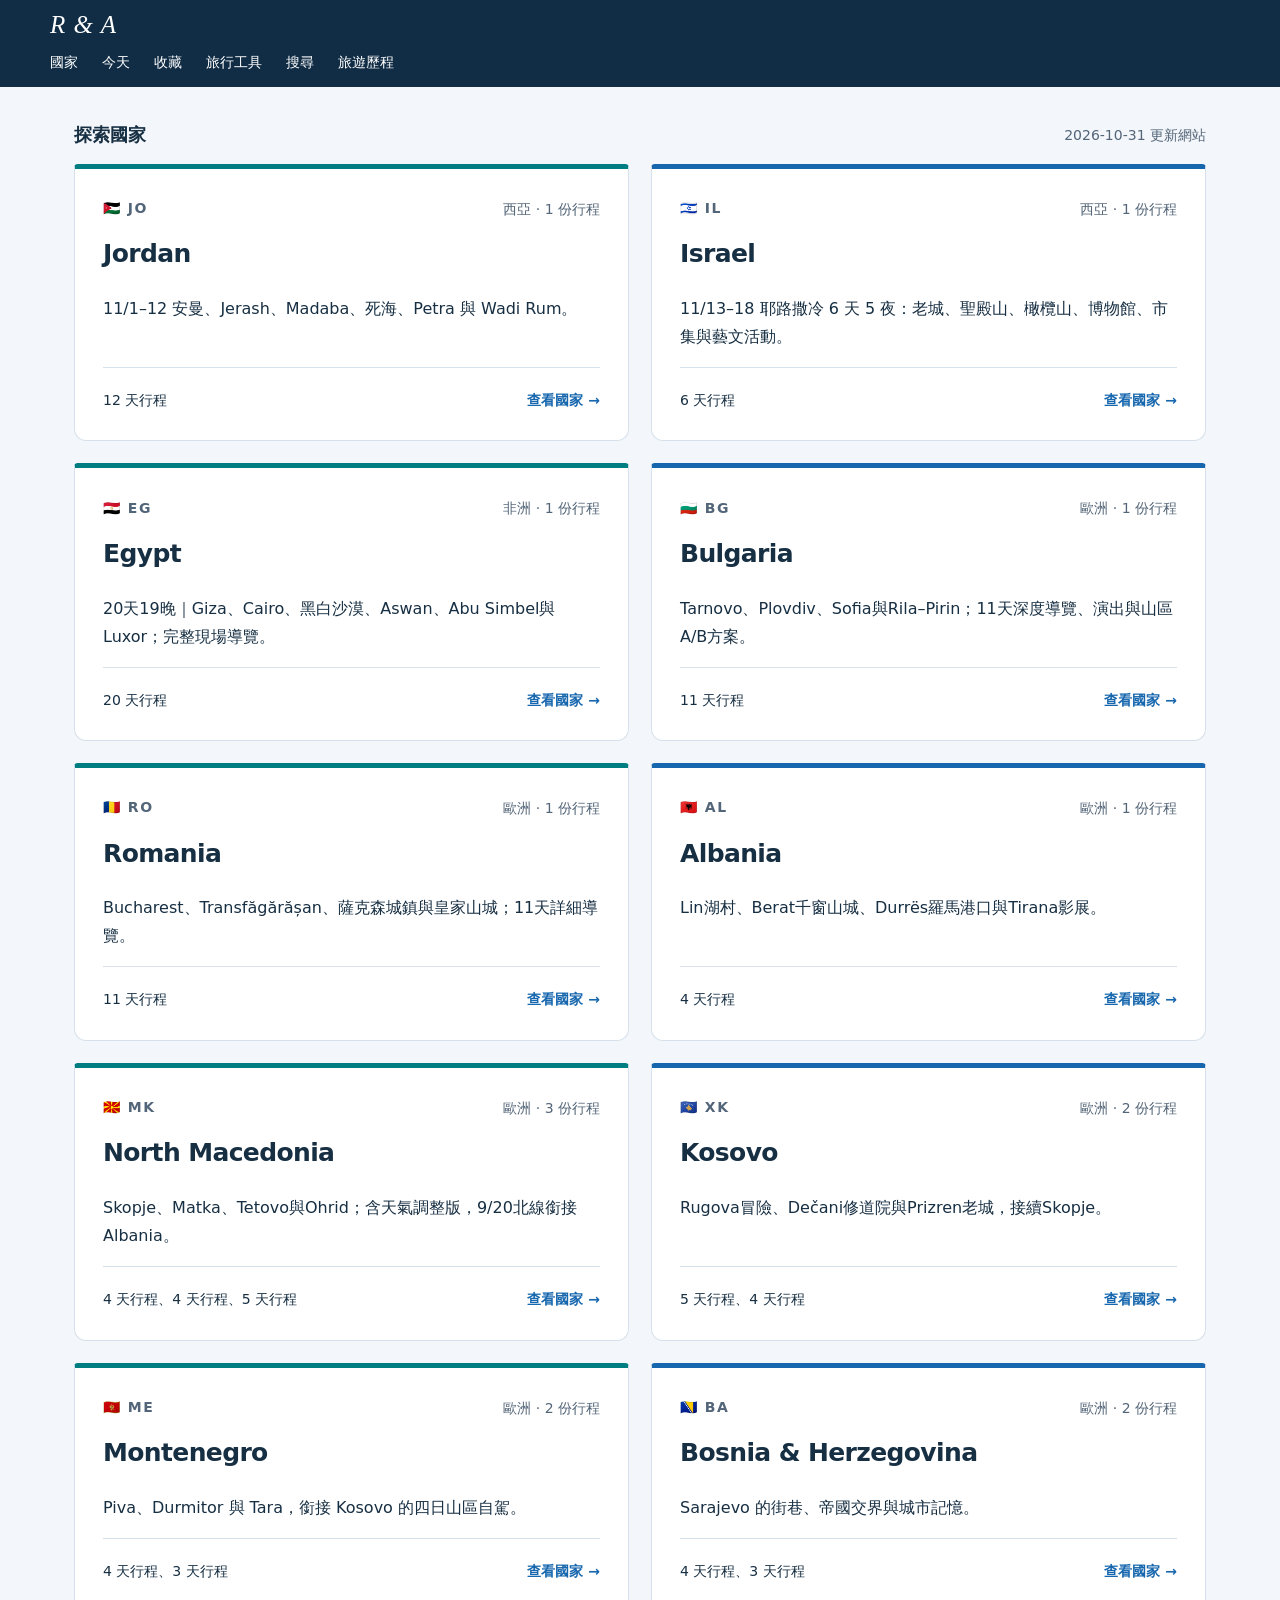
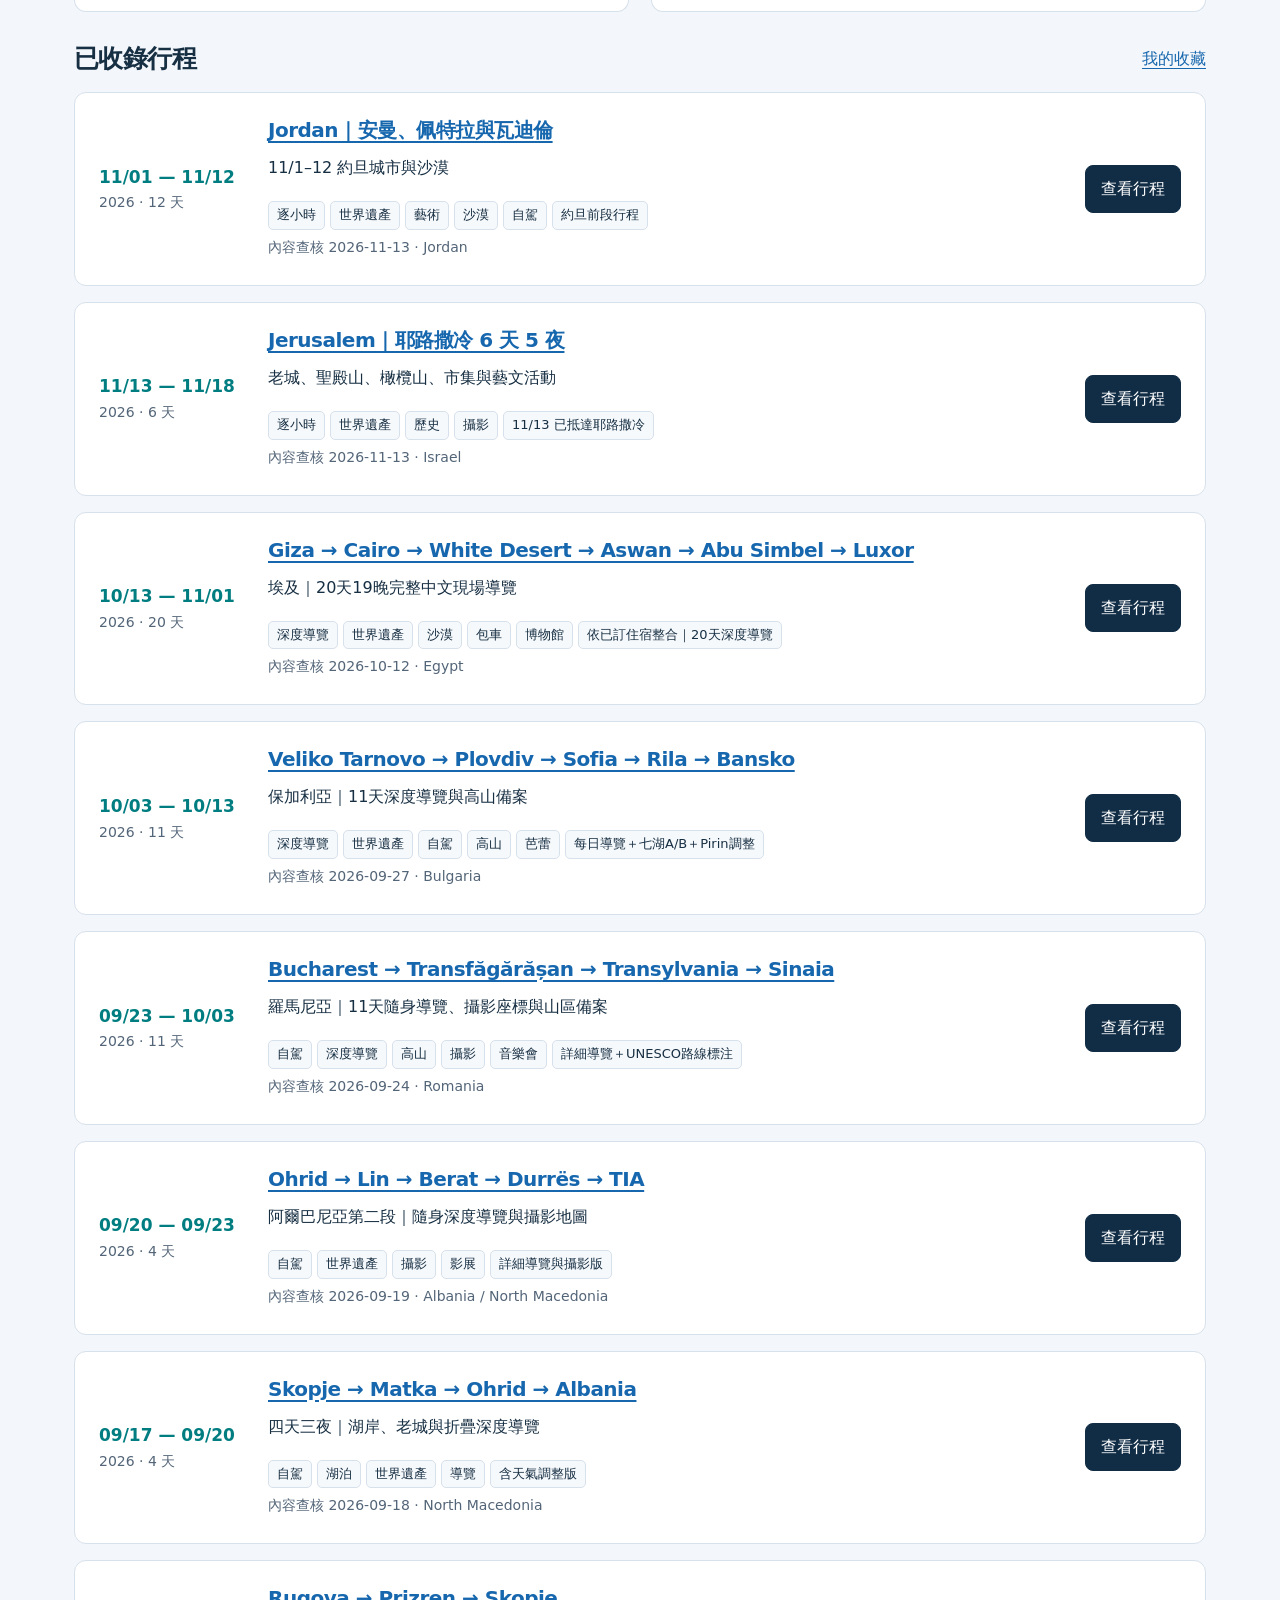
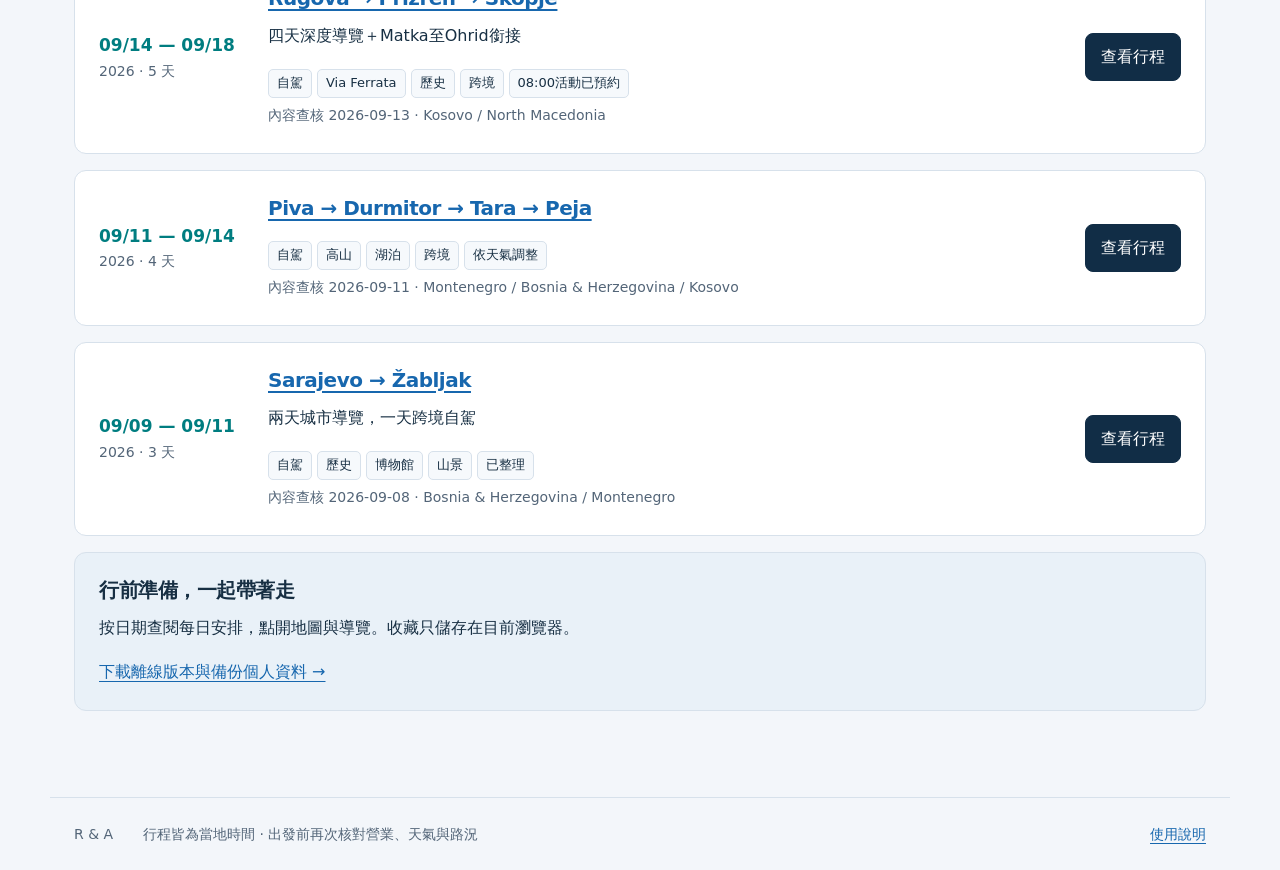
==== commit 6dff4e2e: "Separate Jordan and Jerusalem into country itineraries" ====
--- a/index.html
+++ b/index.html
@@ -227,8 +227,9 @@
 <div id="toast" role="status" aria-live="polite"></div>
 <footer class="site-footer"><span>R &amp; A</span><span>行程皆為當地時間 · 出發前再次核對營業、天氣與路況</span><a href="#about">使用說明</a></footer>
 <noscript><p>國家目錄需要啟用 JavaScript。<a href="https://github.com/rogeryangct/travel-itineraries">開啟網站原始檔</a>。</p></noscript>
-<script id="catalog" type="application/json">{"site":{"title":"R & A","description":"Travel itineraries by country","updated":"2026-10-31"},"countries":[{"id":"jordan","name":"約旦","english":"Jordan","code":"JO","region":"西亞","summary":"11/1–12 安曼、Jerash、Madaba、死海、Petra 與 Wadi Rum；11/18 經 Allenby 返回安曼。","currency":"JOD／約旦第納爾","timeZone":"Asia/Amman"},{"id":"israel","name":"以色列／耶路撒冷","english":"Israel","code":"IL","region":"西亞","summary":"11/13–18 耶路撒冷 6 天 5 夜：老城、聖殿山、橄欖山、博物館、市集與藝文活動。","currency":"NIS／新謝克爾","timeZone":"Asia/Jerusalem"},{"id":"egypt","name":"埃及","english":"Egypt","code":"EG","region":"非洲","summary":"20天19晚｜Giza、Cairo、黑白沙漠、Aswan、Abu Simbel與Luxor；完整現場導覽。","currency":"EGP／埃及鎊","timeZone":"Africa/Cairo"},{"id":"bulgaria","name":"保加利亞","english":"Bulgaria","code":"BG","region":"歐洲","summary":"Tarnovo、Plovdiv、Sofia與Rila–Pirin；11天深度導覽、演出與山區A/B方案。","currency":"EUR／€","timeZone":"Europe/Sofia"},{"id":"romania","name":"羅馬尼亞","english":"Romania","code":"RO","region":"歐洲","summary":"Bucharest、Transfăgărășan、薩克森城鎮與皇家山城；11天詳細導覽。","currency":"RON／lei","timeZone":"Europe/Bucharest"},{"id":"albania","name":"阿爾巴尼亞","english":"Albania","code":"AL","region":"歐洲","summary":"Lin湖村、Berat千窗山城、Durrës羅馬港口與Tirana影展。","currency":"ALL／lek","timeZone":"Europe/Tirane"},{"id":"north-macedonia","name":"北馬其頓","english":"North Macedonia","code":"MK","region":"歐洲","summary":"Skopje、Matka、Tetovo與Ohrid；含天氣調整版，9/20北線銜接Albania。","currency":"MKD／ден","timeZone":"Europe/Skopje"},{"id":"kosovo","name":"科索沃","english":"Kosovo","code":"XK","region":"歐洲","summary":"Rugova冒險、Dečani修道院與Prizren老城，接續Skopje。","currency":"EUR／€","timeZone":"Europe/Belgrade"},{"id":"montenegro","name":"蒙特內哥羅","english":"Montenegro","code":"ME","region":"歐洲","summary":"Piva、Durmitor 與 Tara，銜接 Kosovo 的四日山區自駕。","currency":"EUR／€","timeZone":"Europe/Podgorica"},{"id":"bosnia","name":"波士尼亞與赫塞哥維納","english":"Bosnia & Herzegovina","code":"BA","region":"歐洲","summary":"Sarajevo 的街巷、帝國交界與城市記憶。","currency":"BAM／KM","timeZone":"Europe/Sarajevo"}],"trips":[{"id":"jordan-jerusalem-2026","title":"Jordan → Jerusalem｜約旦與耶路撒冷","subtitle":"約旦 11/1–12 · 耶路撒冷 11/13–18","countries":["jordan","israel"],"start":"2026-11-01","end":"2026-11-18","verified":"2026-11-13","status":"11/13 已抵達耶路撒冷","tags":["逐小時","世界遺產","藝術","沙漠","自駕"],"content":"content/jordan-jerusalem-2026.json","timeZone":"Asia/Amman","important":"🇯🇴 11/12 已回安曼還車。🇮🇱 11/13 抵達耶路撒冷，11/14–17 走老城、考古、橄欖山及市場，11/18 經 Allenby 返回安曼。","days":[{"id":"jo1101","date":"2026-11-01","label":"抵達安曼｜AMM → Jabal Amman"},{"id":"jo1102","date":"2026-11-02","label":"城堡山、羅馬劇場與Jordan Museum＋攝影展開幕"},{"id":"jo1103","date":"2026-11-03","label":"藍頂清真寺、老城市場與安曼生活"},{"id":"jo1104","date":"2026-11-04","label":"安曼藝術與當代文化深度日"},{"id":"jo1105","date":"2026-11-05","label":"Dollar取車 → As-Salt → Ajloun → Jerash"},{"id":"jo1106","date":"2026-11-06","label":"Jerash古城晨光 → Madaba馬賽克"},{"id":"jo1107","date":"2026-11-07","label":"Mount Nebo → 耶穌受洗地 → 死海度假"},{"id":"jo1108","date":"2026-11-08","label":"死海慢晨 → Karak → Wadi Musa"},{"id":"jo1109","date":"2026-11-09","label":"Petra第一天｜峽谷、寶庫與皇家陵墓＋夜間場"},{"id":"jo1110","date":"2026-11-10","label":"Petra第二天｜Ad-Deir修道院健行"},{"id":"jo1111","date":"2026-11-11","label":"Petra → Wadi Rum｜15:00 Journey Through 1916"},{"id":"jo1112","date":"2026-11-12","label":"Wadi Rum → 安曼｜提前還車"},{"id":"jo1113","date":"2026-11-13","label":"今天在耶路撒冷：入住、晚餐與週六補給","timeZone":"Asia/Jerusalem"},{"id":"jo1114","date":"2026-11-14","label":"老城初探｜聖墓、大衛塔與安息日","timeZone":"Asia/Jerusalem"},{"id":"jo1115","date":"2026-11-15","label":"聖殿山、西牆、猶太區與大衛城","timeZone":"Asia/Jerusalem"},{"id":"jo1116","date":"2026-11-16","label":"橄欖山晨光、苦路與以色列博物館","timeZone":"Asia/Jerusalem"},{"id":"jo1117","date":"2026-11-17","label":"市場、Nachlaot、國家圖書館與藝文夜","timeZone":"Asia/Jerusalem"},{"id":"jo1118","date":"2026-11-18","label":"Allenby → King Hussein Bridge → 安曼","timeZone":"Asia/Jerusalem"}]},{"id":"egypt-2026","title":"Giza → Cairo → White Desert → Aswan → Abu Simbel → Luxor","subtitle":"埃及｜20天19晚完整中文現場導覽","countries":["egypt"],"start":"2026-10-13","end":"2026-11-01","verified":"2026-10-12","status":"依已訂住宿整合｜20天深度導覽","tags":["深度導覽","世界遺產","沙漠","包車","博物館"],"content":"content/egypt-2026.json","timeZone":"Africa/Cairo","important":"10/26住Abu Simbel、10/28包車至Luxor、11/1搭機；Dendera改10/29。10/29跨10/30結束夏令時間。","days":[{"id":"eg1013","date":"2026-10-13","label":"SOF → ATH → CAI｜抵達與吉薩入住"},{"id":"eg1014","date":"2026-10-14","label":"GEM｜14:00–21:00完整隨身導覽＋原吉薩方案保留"},{"id":"eg1015","date":"2026-10-15","label":"GEM｜從王權到日常生活的完整博物館日"},{"id":"eg1016","date":"2026-10-16","label":"Saqqara → Memphis → Dahshur｜金字塔如何被發明"},{"id":"eg1017","date":"2026-10-17","label":"Giza → Bahariya → Black & White Desert｜綠洲與古海床"},{"id":"eg1018","date":"2026-10-18","label":"White Desert日出 → Cairo／Zamalek"},{"id":"eg1019","date":"2026-10-19","label":"Egyptian Museum → Downtown｜考古史與近代開羅"},{"id":"eg1020","date":"2026-10-20","label":"Coptic Cairo＋NMEC｜基督教、伊斯蘭與木乃伊"},{"id":"eg1021","date":"2026-10-21","label":"Historic Cairo｜堡壘、馬穆魯克與工藝街"},{"id":"eg1022","date":"2026-10-22","label":"Manial＋Nilometer → Zamalek｜王室品味與尼羅河數據"},{"id":"eg1023","date":"2026-10-23","label":"Cairo → Aswan｜尼羅河第一瀑布與努比亞門戶"},{"id":"eg1024","date":"2026-10-24","label":"Aswan｜Philae、花崗岩與努比亞博物館"},{"id":"eg1025","date":"2026-10-25","label":"Elephantine＋Felucca｜河流、社群與慢旅行"},{"id":"eg1026","date":"2026-10-26","label":"Aswan → Abu Simbel｜納瑟湖邊住一晚"},{"id":"eg1027","date":"2026-10-27","label":"Abu Simbel晨光 → Aswan｜帝國宣傳與保存工程"},{"id":"eg1028","date":"2026-10-28","label":"Aswan → Kom Ombo → Edfu → Luxor｜包車神廟日"},{"id":"eg1029","date":"2026-10-29","label":"Dendera → Luxor Temple夜景｜Hathor與王權更新"},{"id":"eg1030","date":"2026-10-30","label":"Luxor West Bank｜帝王谷、女性法老與工匠"},{"id":"eg1031","date":"2026-10-31","label":"熱氣球候選＋Karnak＋Luxor Museum｜旅程收束"},{"id":"eg1101","date":"2026-11-01","label":"LXR → CAI → AMM｜離開埃及"}],"history":{"title":"Egypt｜金字塔、沙漠、努比亞與底比斯","countries":["egypt"],"cityVisits":[{"name":"Giza","date":"2026-10-13"},{"name":"Cairo","date":"2026-10-18"},{"name":"Aswan","date":"2026-10-23"},{"name":"Abu Simbel","date":"2026-10-26"},{"name":"Kom Ombo","date":"2026-10-28"},{"name":"Edfu","date":"2026-10-28"},{"name":"Luxor","date":"2026-10-28"},{"name":"Dendera","date":"2026-10-29"}],"note":"依2026/10/12已訂資料：20個日曆日、19晚；與Bulgaria共享10/13在總天數只計一次。10/17露營計1晚，Luxor兩筆訂單合計4晚。取消舊規劃河輪及紅海，不累計Hurghada或11/2–6；Jordan僅為11/1銜接航班，未新增完整國家行程。不把機場轉機算Athens城市到訪。城市按預定實際參觀日累計，並非即時到訪追蹤。","details":["10/13–17｜Brassbell | By the Pyramids｜Giza，4晚","10/17–18｜黑白沙漠露營｜Western Desert，1晚；團商與包含項目依訂單確認","10/18–23｜Studio 18 Airbnb_Abu Al Feda｜Cairo／Zamalek，5晚","10/23–26｜Pajama Hostel Nile View｜Aswan，3晚","10/26–27｜Hllol Hotel Abu Simbel｜Abu Simbel，1晚","10/27–28｜Pajama Hostel Nile View｜Aswan，1晚","10/28–11/1｜Temple & Nile view｜Luxor，4晚；兩筆訂單，確認10/29是否須換房","10/13 Aegean A3981／A3934 SOF→ATH→CAI 10:55–19:05","10/23 Air Cairo SM94 CAI→ASW 14:30–15:50；ASW住宿接送待再次確認","10/28 包車 Aswan→Kom Ombo→Edfu→Luxor","11/1 EgyptAir LXR→CAI 08:55–10:05；CAI→AMM 17:05–19:25；航廈與直掛以票務為準"]}},{"id":"bulgaria-2026","title":"Veliko Tarnovo → Plovdiv → Sofia → Rila → Bansko","subtitle":"保加利亞｜11天深度導覽與高山備案","countries":["bulgaria"],"start":"2026-10-03","end":"2026-10-13","verified":"2026-09-27","status":"每日導覽＋七湖A/B＋Pirin調整","tags":["深度導覽","世界遺產","自駕","高山","芭蕾"],"content":"content/bulgaria-2026.json","timeZone":"Europe/Sofia","important":"10/3聲光秀、10/8芭蕾已公布但未代購；10/10住宿二選一需核對取消期限，Pirin改10/12。10/13提前還車須書面確認。","days":[{"id":"bg03","date":"2026-10-03","label":"Bucharest → Veliko Tarnovo｜河谷山城與聲光秀"},{"id":"bg04","date":"2026-10-04","label":"Veliko Tarnovo → Arbanasi｜帝國與商人住宅"},{"id":"bg05","date":"2026-10-05","label":"Veliko Tarnovo → Plovdiv｜06:50直達車與城市散步"},{"id":"bg06","date":"2026-10-06","label":"Plovdiv｜羅馬劇場、復興宅邸與馬賽克"},{"id":"bg07","date":"2026-10-07","label":"Plovdiv → Sofia｜Serdica地下城市與礦泉街區"},{"id":"bg08","date":"2026-10-08","label":"Sofia｜國家歷史、週四美術館與芭蕾"},{"id":"bg09","date":"2026-10-09","label":"SOF取車 → Dupnitsa → Sapareva Banya"},{"id":"bg10","date":"2026-10-10","label":"Seven Rila Lakes A／Rila Monastery B｜當晨決策"},{"id":"bg11","date":"2026-10-11","label":"Rila Monastery轉移日／Bansko完整日｜避開Vihren賽事"},{"id":"bg12","date":"2026-10-12","label":"Pirin短走 → Sofia｜13:00左右北返"},{"id":"bg13","date":"2026-10-13","label":"Sofia Airport還車 → ATH → CAI"}],"history":{"title":"Bulgaria｜帝國山城、Sofia與Rila–Pirin","countries":["bulgaria"],"cityVisits":[{"name":"Veliko Tarnovo","date":"2026-10-03"},{"name":"Arbanasi","date":"2026-10-04"},{"name":"Plovdiv","date":"2026-10-05"},{"name":"Sofia","date":"2026-10-07"},{"name":"Dupnitsa","date":"2026-10-09"},{"name":"Sapareva Banya","date":"2026-10-09"},{"name":"Bansko","date":"2026-10-11"}],"note":"10/3–13共11個日曆日、10晚；10/3與羅馬尼亞重疊日只計一次。10/10住宿與路線二選一不重複累加；Bansko以兩案共同的10/11計城市日期，若提早抵達再更新。未到訪前不加入已旅行國家數；僅按排程經過日期計算，行程變更請更新。","details":["10/3–5｜Aleko Apartments City Center｜Veliko Tarnovo，2晚","10/5–7｜2BD Heart of Plovdiv Boheme Flat｜Plovdiv，2晚","10/7–9｜Luxury Apartments 1｜Sofia，2晚","10/9–10｜Апартаменти ЗДРАВЕ｜Sapareva Banya，1晚","10/10–11｜Апартаменти ЗДРАВЕ 或 Ski Nomad Bansko｜A七湖成功續住Sapareva；B改修道院後到Bansko，二擇一","10/11–12｜Ski Nomad Bansko｜Bansko，1晚","10/12–13｜N9 Studentski Loft｜Sofia，1晚","10/3 FlixBus Bucharest→Veliko Tarnovo 10:10；電子票為準","10/9 08:30–10/13 TOP租車；10/13提前還車待書面確認","10/13 10:55 Aegean SOF→ATH→CAI，依使用者航班資料"]}},{"id":"romania-2026","title":"Bucharest → Transfăgărășan → Transylvania → Sinaia","subtitle":"羅馬尼亞｜11天隨身導覽、攝影座標與山區備案","countries":["romania"],"start":"2026-09-23","end":"2026-10-03","verified":"2026-09-24","status":"詳細導覽＋UNESCO路線標注","tags":["自駕","深度導覽","高山","攝影","音樂會"],"content":"content/romania-2026.json","timeZone":"Europe/Bucharest","important":"住宿固定；Viscri部分關閉、Pelișor不入內；9/26山路與9/30峽谷當日決策。所有建議票務尚未預約。 UNESCO已標注：Biertan、Sighișoara、Viscri；9/29新增Saschiz外觀，Prejmer／Arutela為替代或條件式。","days":[{"id":"ro23","date":"2026-09-23","label":"抵達Bucharest｜老城與王國立面"},{"id":"ro24","date":"2026-09-24","label":"Bucharest｜人民宮、革命與Athenaeum音樂會"},{"id":"ro25","date":"2026-09-25","label":"取車 → Curtea de Argeș → Vidraru湖畔"},{"id":"ro26","date":"2026-09-26","label":"Transfăgărășan｜高山道路與冰斗湖"},{"id":"ro27","date":"2026-09-27","label":"Sibiu＋ASTRA｜城市自治與農村技術"},{"id":"ro28","date":"2026-09-28","label":"Biertan → Sighișoara｜教堂堡壘與行會城牆"},{"id":"ro29","date":"2026-09-29","label":"Clock Tower → Viscri → Rupea → Brașov"},{"id":"ro30","date":"2026-09-30","label":"Libearty＋Seven Ladders｜保育與峽谷"},{"id":"ro01","date":"2026-10-01","label":"Cantacuzino → Peleș → Sinaia｜貴族與王室"},{"id":"ro02","date":"2026-10-02","label":"Sinaia → Bucharest｜還車與Spring Palace"},{"id":"ro03","date":"2026-10-03","label":"Bucharest → Veliko Tarnovo"}]},{"id":"albania-second-2026","title":"Ohrid → Lin → Berat → Durrës → TIA","subtitle":"阿爾巴尼亞第二段｜隨身深度導覽與攝影地圖","countries":["albania","north-macedonia"],"start":"2026-09-20","end":"2026-09-23","verified":"2026-09-19","status":"詳細導覽與攝影版","tags":["自駕","世界遺產","攝影","影展"],"content":"content/albania-second-2026.json","timeZone":"Europe/Tirane","important":"9/20 07:30由Ohrid北線出境。Berat兩晚、Laknas一晚；9/22 TIFF 18:00場次候選；9/23 07:45還車須確認。","days":[{"id":"al20","date":"2026-09-20","label":"Ohrid → Lin → Berat｜湖岸與千窗黃昏"},{"id":"al21","date":"2026-09-21","label":"Berat｜活城堡、聖像與住宅城市"},{"id":"al22","date":"2026-09-22","label":"Durrës → Laknas → TIFF｜海港考古與當代電影"},{"id":"al23","date":"2026-09-23","label":"Laknas → TIA → Bucharest｜提前還車搭機"}]},{"id":"north-macedonia-2026","title":"Skopje → Matka → Ohrid → Albania","subtitle":"四天三夜｜湖岸、老城與折疊深度導覽","countries":["north-macedonia"],"start":"2026-09-17","end":"2026-09-20","verified":"2026-09-18","status":"含天氣調整版","tags":["自駕","湖泊","世界遺產","導覽"],"content":"content/north-macedonia-2026.json","timeZone":"Europe/Skopje","important":"已新增方案B｜天氣調整版：9/18 Kaneo黃昏、9/19南岸、9/20北線經Lin至Berat；原方案A保留。 9/20實際銜接請用「阿爾巴尼亞第二段」07:30出發新版。","days":[{"id":"mk17","date":"2026-09-17","label":"Prizren → Skopje｜河流兩岸的首都"},{"id":"mk18","date":"2026-09-18","label":"Matka → Tetovo → Ohrid｜峽谷與彩繪清真寺"},{"id":"mk19","date":"2026-09-19","label":"Ohrid｜世界遺產老城與 Kaneo"},{"id":"mk20","date":"2026-09-20","label":"Ohrid 南岸 → St. Naum → Albania"}]},{"id":"kosovo-2026","title":"Rugova → Prizren → Skopje","subtitle":"四天深度導覽＋Matka至Ohrid銜接","countries":["kosovo","north-macedonia"],"start":"2026-09-14","end":"2026-09-18","verified":"2026-09-13","status":"08:00活動已預約","tags":["自駕","Via Ferrata","歷史","跨境"],"content":"content/kosovo-2026.json","timeZone":"Europe/Skopje","important":"9/14住Chalet Kujta山區；9/15 08:00活動已預約，路線待嚮導確認。9/17走R7＋R6直達Skopje；Matka留9/18。 9/17起請使用「Skopje → Matka → Ohrid → Albania」完整新版。","days":[{"id":"ks14","date":"2026-09-14","label":"Durmitor → Peja → Rugova 山區住宿"},{"id":"ks15","date":"2026-09-15","label":"08:00 已預約冒險 → Dečani → Prizren"},{"id":"ks16","date":"2026-09-16","label":"Prizren 歷史老城與堡壘黃昏"},{"id":"ks17","date":"2026-09-17","label":"R7＋R6 → Skopje 完整半日"},{"id":"ks18","date":"2026-09-18","label":"Matka Canyon → Ohrid 銜接"}]},{"id":"montenegro-north-2026","title":"Piva → Durmitor → Tara → Peja","countries":["montenegro","bosnia","kosovo"],"start":"2026-09-11","end":"2026-09-14","verified":"2026-09-11","status":"依天氣調整","tags":["自駕","高山","湖泊","跨境"],"content":"content/montenegro-north-2026.json","timeZone":"Europe/Podgorica","important":"9/11 南段 Trsa–Sedlo 已完成。9/12 休息／安全空檔看草原墓碑，三鐵04:30黑湖起跑；9/13黑湖＋Ćurevac，北段需計原路返回。9/14不跨Tara Bridge，南岸R10仍需確認。","days":[{"id":"mn11","date":"2026-09-11","label":"Piva 與跨境"},{"id":"mn12","date":"2026-09-12","label":"三鐵與草原文化"},{"id":"mn13","date":"2026-09-13","label":"黑湖與北段往返"},{"id":"mn14","date":"2026-09-14","label":"Tara 南岸至 Peja"}]},{"id":"balkans-2026","title":"Sarajevo → Žabljak","subtitle":"兩天城市導覽，一天跨境自駕","countries":["bosnia","montenegro"],"start":"2026-09-09","end":"2026-09-11","verified":"2026-09-08","status":"已整理","tags":["自駕","歷史","博物館","山景"],"content":"content/balkans-2026.html","days":[{"id":"d9","date":"2026-09-09","label":"城市與奧運之山"},{"id":"d10","date":"2026-09-10","label":"隧道與國家博物館"},{"id":"d11","date":"2026-09-11","label":"經 Šavnik 跨境"}],"checklist":["核對博物館時段與 Haggadah 入場安排","確認纜車營運、山區天氣與路況","準備護照、租車跨境文件與保險","下載行程及 Google Maps 離線地圖","9/11 前備妥早餐、飲水並確認油量"],"important":"9/11 請使用接續的「Piva → Durmitor → Tara → Peja」最新版：06:30 出發，經 Rogatica／Goražde，再走 Piva／Šavnik。"}],"history":{"updated":"2026-11-13","records":[{"id":"archive-2026-06-05","title":"Tokyo, Japan & MSC Bellissima Cruise","start":"2026-06-05","end":"2026-06-13","countries":["Japan"],"cities":["Tokyo"],"source":"PDF · 更新至 2026/6/13","reportedDays":9,"note":" 郵輪未提供的靠港城市不推估。"},{"id":"archive-2026-03-29","title":"Italy","start":"2026-03-29","end":"2026-04-05","countries":["Italy"],"cities":[],"source":"PDF · 更新至 2026/6/13","reportedDays":8},{"id":"archive-2026-03-14","title":"Greece","start":"2026-03-14","end":"2026-03-29","countries":["Greece"],"cities":[],"source":"PDF · 更新至 2026/6/13","reportedDays":16},{"id":"archive-2026-03-07","title":"Cyprus","start":"2026-03-07","end":"2026-03-14","countries":["Cyprus"],"cities":[],"source":"PDF · 更新至 2026/6/13","reportedDays":8},{"id":"archive-2026-03-01","title":"Greece","start":"2026-03-01","end":"2026-03-07","countries":["Greece"],"cities":[],"source":"PDF · 更新至 2026/6/13","reportedDays":7},{"id":"archive-2026-01-10","title":"Brazil","start":"2026-01-10","end":"2026-02-28","countries":["Brazil"],"cities":[],"source":"PDF · 更新至 2026/6/13","reportedDays":50},{"id":"archive-2026-01-08","title":"Iguazu, Argentina","start":"2026-01-08","end":"2026-01-10","countries":["Argentina"],"cities":[],"source":"PDF · 更新至 2026/6/13","reportedDays":3},{"id":"archive-2025-12-22","title":"Antarctica Cruise","start":"2025-12-22","end":"2026-01-08","countries":[],"cities":[],"source":"PDF · 更新至 2026/6/13","reportedDays":18,"note":"南極洲另列旅程，不當作國家；停靠地未提供。 郵輪未提供的靠港城市不推估。"},{"id":"archive-2025-11-22","title":"Argentina","start":"2025-11-22","end":"2025-12-22","countries":["Argentina"],"cities":[],"source":"PDF · 更新至 2026/6/13","reportedDays":31},{"id":"archive-2025-11-06","title":"Chile","start":"2025-11-06","end":"2025-11-22","countries":["Chile"],"cities":[],"source":"PDF · 更新至 2026/6/13","reportedDays":17},{"id":"archive-2025-09-18","title":"Mexico","start":"2025-09-18","end":"2025-11-05","countries":["Mexico"],"cities":[],"source":"PDF · 更新至 2026/6/13","reportedDays":49},{"id":"archive-2025-08-08","title":"Alaska, Canada & Western USA","start":"2025-08-08","end":"2025-09-18","countries":["United States","Canada"],"cities":[],"source":"PDF · 更新至 2026/6/13","reportedDays":42},{"id":"archive-2025-07-27","title":"Peru","start":"2025-07-27","end":"2025-08-08","countries":["Peru"],"cities":[],"source":"PDF · 更新至 2026/6/13","reportedDays":13},{"id":"archive-2025-06-28","title":"Bolivia","start":"2025-06-28","end":"2025-07-27","countries":["Bolivia"],"cities":[],"source":"PDF · 更新至 2026/6/13","reportedDays":30},{"id":"archive-2025-06-11","title":"Peru","start":"2025-06-11","end":"2025-06-28","countries":["Peru"],"cities":[],"source":"PDF · 更新至 2026/6/13","reportedDays":18},{"id":"archive-2025-04-29","title":"Colombia","start":"2025-04-29","end":"2025-06-11","countries":["Colombia"],"cities":[],"source":"PDF · 更新至 2026/6/13","reportedDays":44},{"id":"archive-2025-04-21","title":"New York, USA","start":"2025-04-21","end":"2025-04-29","countries":["United States"],"cities":["New York"],"source":"PDF · 更新至 2026/6/13","reportedDays":9},{"id":"archive-2025-04-02","title":"Japan","start":"2025-04-02","end":"2025-04-21","countries":["Japan"],"cities":[],"source":"PDF · 更新至 2026/6/13","reportedDays":20},{"id":"archive-2025-03-29","title":"MSC Cruise, Taipei - Tokyo","start":"2025-03-29","end":"2025-04-02","countries":["Japan"],"cities":["Tokyo"],"source":"PDF · 更新至 2026/6/13","reportedDays":5,"note":" 郵輪未提供的靠港城市不推估。"},{"id":"archive-2024-09-19","title":"Sapporo, Tokyo, Japan","start":"2024-09-19","end":"2024-12-14","countries":["Japan"],"cities":["Tokyo","Sapporo"],"source":"PDF · 更新至 2026/6/13","reportedDays":87},{"id":"archive-2024-07-10","title":"Northern Europe & Iceland","start":"2024-07-10","end":"2024-09-13","countries":["Iceland"],"cities":[],"source":"PDF · 更新至 2026/6/13","reportedDays":66,"note":"北歐各國尚未列明；目前只計已確認的 Iceland。"},{"id":"archive-2024-07-05","title":"Fukuoka, Japan","start":"2024-07-05","end":"2024-07-10","countries":["Japan"],"cities":["Fukuoka"],"source":"PDF · 更新至 2026/6/13","reportedDays":6},{"id":"archive-2024-05-01","title":"Bali","start":"2024-05-01","end":"2024-05-25","countries":["Indonesia"],"cities":[],"source":"PDF · 更新至 2026/6/13","reportedDays":25},{"id":"archive-2024-03-28","title":"Italy","start":"2024-03-28","end":"2024-04-15","countries":["Italy"],"cities":[],"source":"PDF · 更新至 2026/6/13","reportedDays":19},{"id":"archive-2024-02-03","title":"Spain","start":"2024-02-03","end":"2024-02-19","countries":["Spain"],"cities":[],"source":"PDF · 更新至 2026/6/13","reportedDays":17},{"id":"archive-2023-09-29","title":"Turkey","start":"2023-09-29","end":"2023-10-16","countries":["Turkey"],"cities":[],"source":"PDF · 更新至 2026/6/13","reportedDays":18},{"id":"archive-2023-08-25","title":"Bali","start":"2023-08-25","end":"2023-08-29","countries":["Indonesia"],"cities":[],"source":"PDF · 更新至 2026/6/13","reportedDays":5},{"id":"archive-2023-06-14","title":"Croatia & Budapest","start":"2023-06-14","end":"2023-06-25","countries":["Croatia","Hungary"],"cities":["Budapest"],"source":"PDF · 更新至 2026/6/13","reportedDays":12},{"id":"archive-2023-04-02","title":"Langkawi","start":"2023-04-02","end":"2023-04-06","countries":["Malaysia"],"cities":[],"source":"PDF · 更新至 2026/6/13","reportedDays":5},{"id":"archive-2023-01-14","title":"BKK, Ko Samui, Chiang Mai","start":"2023-01-14","end":"2023-01-30","countries":["Thailand"],"cities":["Chiang Mai","Bangkok"],"source":"PDF · 更新至 2026/6/13","reportedDays":17},{"id":"archive-2022-11-17","title":"Kyoto & Osaka","start":"2022-11-17","end":"2022-11-27","countries":["Japan"],"cities":["Osaka","Kyoto"],"source":"PDF · 更新至 2026/6/13","reportedDays":11},{"id":"archive-2020-01-18","title":"Hawaii","start":"2020-01-18","end":"2020-02-02","countries":["United States"],"cities":[],"source":"PDF · 更新至 2026/6/13","reportedDays":16},{"id":"archive-2019-10-09","title":"George Town, Malaysia","start":"2019-10-09","end":"2019-10-14","countries":["Malaysia"],"cities":["George Town"],"source":"PDF · 更新至 2026/6/13","reportedDays":6},{"id":"archive-2019-09-07","title":"Switzerland & Brussels","start":"2019-09-07","end":"2019-09-22","countries":["Switzerland","Belgium"],"cities":["Brussels"],"source":"PDF · 更新至 2026/6/13","reportedDays":16},{"id":"archive-2019-06-07","title":"Da Nang, Vietnam","start":"2019-06-07","end":"2019-06-11","countries":["Vietnam"],"cities":["Da Nang"],"source":"PDF · 更新至 2026/6/13","reportedDays":5},{"id":"archive-2019-04-03","title":"Korea","start":"2019-04-03","end":"2019-04-08","countries":["South Korea"],"cities":[],"source":"PDF · 更新至 2026/6/13","reportedDays":6},{"id":"archive-2019-01-25","title":"Portugal & Morocco","start":"2019-01-25","end":"2019-02-17","countries":["Portugal","Morocco"],"cities":[],"source":"PDF · 更新至 2026/6/13","reportedDays":24},{"id":"archive-2018-09-15","title":"Italy","start":"2018-09-15","end":"2018-09-29","countries":["Italy"],"cities":[],"source":"PDF · 更新至 2026/6/13","reportedDays":15},{"id":"archive-2018-08-30","title":"Sanya Club Med","start":"2018-08-30","end":"2018-09-02","countries":["China"],"cities":["Sanya"],"source":"PDF · 更新至 2026/6/13","reportedDays":4},{"id":"archive-2018-05-20","title":"Singapore","start":"2018-05-20","end":"2018-05-24","countries":["Singapore"],"cities":["Singapore"],"source":"PDF · 更新至 2026/6/13","reportedDays":5},{"id":"archive-2018-04-24","title":"Bangkok","start":"2018-04-24","end":"2018-05-01","countries":["Thailand"],"cities":["Bangkok"],"source":"PDF · 更新至 2026/6/13","reportedDays":8},{"id":"archive-2018-04-04","title":"Hanoi","start":"2018-04-04","end":"2018-04-09","countries":["Vietnam"],"cities":["Hanoi"],"source":"PDF · 更新至 2026/6/13","reportedDays":6},{"id":"archive-2018-02-13","title":"Spain","start":"2018-02-13","end":"2018-03-04","countries":["Spain"],"cities":[],"source":"PDF · 更新至 2026/6/13","reportedDays":20},{"id":"archive-2017-12-30","title":"Tokyo","start":"2017-12-30","end":"2018-01-03","countries":["Japan"],"cities":["Tokyo"],"source":"PDF · 更新至 2026/6/13","reportedDays":5},{"id":"archive-2017-09-30","title":"Canada East","start":"2017-09-30","end":"2017-10-15","countries":["Canada"],"cities":[],"source":"PDF · 更新至 2026/6/13","reportedDays":16},{"id":"archive-2017-05-26","title":"Edinburgh, UK","start":"2017-05-26","end":"2017-06-11","countries":["United Kingdom"],"cities":["Edinburgh"],"source":"PDF · 更新至 2026/6/13","reportedDays":17},{"id":"archive-2017-01-21","title":"Auckland, New Zealand","start":"2017-01-21","end":"2017-02-05","countries":["New Zealand"],"cities":["Auckland"],"source":"PDF · 更新至 2026/6/13","reportedDays":16},{"id":"archive-2016-12-10","title":"Sydney","start":"2016-12-10","end":"2016-12-16","countries":["Australia"],"cities":["Sydney"],"source":"PDF · 更新至 2026/6/13","reportedDays":7},{"id":"archive-2016-11-12","title":"Ho Chi Minh","start":"2016-11-12","end":"2016-11-17","countries":["Vietnam"],"cities":["Ho Chi Minh"],"source":"PDF · 更新至 2026/6/13","reportedDays":6},{"id":"archive-2016-09-15","title":"Paris","start":"2016-09-15","end":"2016-10-02","countries":["France"],"cities":["Paris"],"source":"PDF · 更新至 2026/6/13","reportedDays":18},{"id":"archive-2016-07-09","title":"Hong Kong","start":"2016-07-09","end":"2016-07-11","countries":["Hong Kong"],"cities":["Hong Kong"],"source":"PDF · 更新至 2026/6/13","reportedDays":3},{"id":"archive-2016-04-02","title":"China","start":"2016-04-02","end":"2016-04-06","countries":["China"],"cities":[],"source":"PDF · 更新至 2026/6/13","reportedDays":5},{"id":"archive-2016-02-05","title":"Melbourne","start":"2016-02-05","end":"2016-02-22","countries":["Australia"],"cities":["Melbourne"],"source":"PDF · 更新至 2026/6/13","reportedDays":18},{"id":"archive-2016-01-05","title":"Bangkok, Thailand","start":"2016-01-05","end":"2016-01-06","countries":["Thailand"],"cities":["Bangkok"],"source":"PDF · 更新至 2026/6/13","reportedDays":2},{"id":"archive-2016-01-02","title":"Krabi, Thailand","start":"2016-01-02","end":"2016-01-05","countries":["Thailand"],"cities":["Krabi"],"source":"PDF · 更新至 2026/6/13","reportedDays":4},{"id":"archive-2015-08-27","title":"Kota Kinabalu, Malaysia","start":"2015-08-27","end":"2015-08-31","countries":["Malaysia"],"cities":["Kota Kinabalu"],"source":"PDF · 更新至 2026/6/13","reportedDays":5},{"id":"archive-2015-06-18","title":"San Francisco","start":"2015-06-18","end":"2015-06-28","countries":["United States"],"cities":["San Francisco"],"source":"PDF · 更新至 2026/6/13","reportedDays":11},{"id":"archive-2015-05-01","title":"Tokyo, Japan","start":"2015-05-01","end":"2015-05-05","countries":["Japan"],"cities":["Tokyo"],"source":"PDF · 更新至 2026/6/13","reportedDays":5},{"id":"archive-2015-02-14","title":"Melbourne","start":"2015-02-14","end":"2015-03-01","countries":["Australia"],"cities":["Melbourne"],"source":"PDF · 更新至 2026/6/13","reportedDays":16},{"id":"archive-2015-01-01","title":"Krabi, Thailand","start":"2015-01-01","end":"2015-01-07","countries":["Thailand"],"cities":["Krabi"],"source":"PDF · 更新至 2026/6/13","reportedDays":7},{"id":"archive-2014-08-28","title":"Prague","start":"2014-08-28","end":"2014-09-08","countries":["Czechia"],"cities":["Prague"],"source":"PDF · 更新至 2026/6/13","reportedDays":12},{"id":"archive-2014-06-14","title":"Osaka","start":"2014-06-14","end":"2014-06-18","countries":["Japan"],"cities":["Osaka"],"source":"PDF · 更新至 2026/6/13","reportedDays":5},{"id":"archive-2014-04-03","title":"Club Med Bintan","start":"2014-04-03","end":"2014-04-07","countries":["Indonesia"],"cities":[],"source":"PDF · 更新至 2026/6/13","reportedDays":5},{"id":"archive-2014-01-24","title":"New Zealand","start":"2014-01-24","end":"2014-02-09","countries":["New Zealand"],"cities":[],"source":"PDF · 更新至 2026/6/13","reportedDays":17},{"id":"archive-2013-09-05","title":"Tokyo","start":"2013-09-05","end":"2013-09-09","countries":["Japan"],"cities":["Tokyo"],"source":"PDF · 更新至 2026/6/13","reportedDays":5},{"id":"archive-2013-08-09","title":"Hong Kong","start":"2013-08-09","end":"2013-08-12","countries":["Hong Kong"],"cities":["Hong Kong"],"source":"PDF · 更新至 2026/6/13","reportedDays":4},{"id":"archive-2013-06-08","title":"Okinawa","start":"2013-06-08","end":"2013-06-11","countries":["Japan"],"cities":[],"source":"PDF · 更新至 2026/6/13","reportedDays":4},{"id":"archive-2013-04-03","title":"Shanghai","start":"2013-04-03","end":"2013-04-07","countries":["China"],"cities":["Shanghai"],"source":"PDF · 更新至 2026/6/13","reportedDays":5},{"id":"archive-2012-12-05","title":"Bangkok","start":"2012-12-05","end":"2012-12-09","countries":["Thailand"],"cities":["Bangkok"],"source":"PDF · 更新至 2026/6/13","reportedDays":5},{"id":"archive-2011-12-01","title":"Hangzhou","start":"2011-12-01","end":"2011-12-04","countries":["China"],"cities":["Hangzhou"],"source":"PDF · 更新至 2026/6/13","reportedDays":4},{"id":"archive-2011-09-08","title":"Macau","start":"2011-09-08","end":"2011-09-11","countries":["Macau"],"cities":["Macau"],"source":"PDF · 更新至 2026/6/13","reportedDays":4},{"id":"archive-2011-04-01","title":"Kyoto","start":"2011-04-01","end":"2011-04-05","countries":["Japan"],"cities":["Kyoto"],"source":"PDF · 更新至 2026/6/13","reportedDays":5},{"id":"archive-2011-02-22","title":"Bali","start":"2011-02-22","end":"2011-02-27","countries":["Indonesia"],"cities":[],"source":"PDF · 更新至 2026/6/13","reportedDays":6},{"id":"archive-2010-01-30","title":"Japan Ski Trip","start":"2010-01-30","end":"2010-02-02","countries":["Japan"],"cities":[],"source":"PDF · 更新至 2026/6/13","reportedDays":4},{"id":"archive-2009-01-14","title":"Sydney","start":"2009-01-14","end":"2009-01-28","countries":["Australia"],"cities":["Sydney"],"source":"PDF · 更新至 2026/6/13","reportedDays":15},{"id":"archive-2004-05-26","title":"Germany","start":"2004-05-26","end":"2004-06-13","countries":["Germany"],"cities":[],"source":"PDF · 更新至 2026/6/13","reportedDays":19},{"id":"2026-turkey","title":"Turkey · Istanbul","start":"2026-07-19","end":"2026-07-20","countries":["Turkey"],"cities":["Istanbul"],"details":["7/19 TPE → KUL 00:20–05:00；KUL → SAW 10:00–16:05 · AirAsia","7/19–20 Union Hotel Port；7/20 飯店 → IST","KUL 僅轉機，不列為到訪國家或城市。"],"tripIds":[],"source":"2026 已提供的交通與住宿"},{"id":"2026-germany","title":"Germany · Leipzig & Dresden","start":"2026-07-20","end":"2026-07-29","countries":["Germany"],"cities":["Leipzig","Dresden"],"details":["7/20 IST → BER 07:30–09:15 · Turkish；12:10 FlixBus → Leipzig","7/20–24 Stay KooooK Leipzig City","7/24 11:00 FlixBus → Dresden","7/24–26 a&o Dresden Hauptbahnhof；7/26–29 MEININGER","7/29 09:40 FlixBus → Wrocław；BER 只列交通節點。"],"tripIds":[],"source":"2026 已提供的交通與住宿"},{"id":"2026-poland","title":"Poland · 六城慢旅","start":"2026-07-29","end":"2026-08-22","countries":["Poland"],"cities":["Wrocław","Zakopane","Kraków","Warsaw","Toruń","Gdańsk"],"details":["7/29–30 Classy Apartments Ruska；7/30–31 Rynek pod Fredrą；7/31–8/2 Airbnb · Wrocław","8/2–5 Apartament Jaskier · Zakopane","8/5–9 Bosacka Street - Apartament · Kraków","8/9–14 Art Apartament Chmielna 10 · Warsaw","8/14–15 Apartamenty Róże i Zen · Toruń","8/15–22 Just Stay Apartments Cozy · Gdańsk","8/22 GDN → BCN 06:40–09:45 · Ryanair"],"tripIds":[],"source":"2026 已提供的交通與住宿"},{"id":"2026-spain","title":"Spain · Barcelona","start":"2026-08-22","end":"2026-08-23","countries":["Spain"],"cities":["Barcelona"],"details":["8/22–23 Alexandre Fira Congress"],"tripIds":[],"source":"2026 已提供的交通與住宿"},{"id":"2026-ncl","title":"NCL Cruise · Barcelona → Rome","start":"2026-08-23","end":"2026-08-30","countries":["Spain","Italy"],"cities":["Barcelona","Rome"],"details":["8/23–30 NCL 郵輪；未提供的中途靠港國家與城市暫不計入。"],"tripIds":[],"source":"2026 已提供的交通與住宿"},{"id":"2026-albania-first","title":"Albania · 第一段","start":"2026-08-30","end":"2026-09-03","countries":["Albania"],"cities":["Tirana","Theth"],"details":["8/30 CIA → TIA 18:35–20:00 · Ryanair","8/30–9/1 The Gallery Flat","9/1–2 Adra’s apartment（城市未註明）","9/2–3 Bujtina Malsori · Theth","9/1–23 跨國租車；取還車時間以合約為準。"],"tripIds":[],"source":"2026 已提供的交通與住宿"},{"id":"2026-montenegro-first","title":"Montenegro · 海岸段","start":"2026-09-03","end":"2026-09-06","countries":["Montenegro"],"cities":[],"details":["9/3–4 Pansion Nobel；9/4–6 Apartmani Nadja","住宿城市未在這份清單中註明，暫不推算城市數。"],"tripIds":[],"source":"2026 已提供的交通與住宿"},{"id":"2026-bosnia","title":"Bosnia and Herzegovina","start":"2026-09-06","end":"2026-09-11","countries":["Bosnia and Herzegovina"],"cities":[],"details":["9/6–8 Apartments LiteMo；9/8–11 Apartment Nina and Nino"],"tripIds":["balkans-2026"],"source":"2026 已提供的交通與住宿"},{"id":"2026-montenegro-north","title":"Montenegro · Durmitor","start":"2026-09-11","end":"2026-09-14","countries":["Montenegro"],"cities":["Žabljak"],"details":["9/11–14 ViS"],"tripIds":["montenegro-north-2026"],"source":"2026 已提供的交通與住宿"},{"id":"2026-kosovo","title":"Kosovo · Peja & Prizren","start":"2026-09-14","end":"2026-09-17","countries":["Kosovo"],"cities":["Peja","Prizren"],"details":["9/14–15 Skyline Apartment 1 · Peja","9/15–17 Skyline Serenity Apartment · Prizren"],"tripIds":["kosovo-2026"],"source":"2026 已提供的交通與住宿"},{"id":"2026-macedonia","title":"North Macedonia · Skopje & Ohrid","start":"2026-09-17","end":"2026-09-20","countries":["North Macedonia"],"cities":["Skopje","Ohrid"],"details":["9/17–18 SKP-091 a&b；9/18–20 RUPE Apartments"],"tripIds":["north-macedonia-2026"],"source":"2026 已提供的交通與住宿"},{"id":"2026-albania-second","title":"Albania · Berat & Laknas","start":"2026-09-20","end":"2026-09-23","countries":["Albania"],"cities":["Berat","Laknas"],"details":["9/20–22 Apartment Geart · Berat","9/22–23 Beautifull Apartament · Laknas（依本次提供名單記錄）"],"tripIds":["albania-second-2026"],"source":"2026 已提供的交通與住宿"},{"id":"2026-romania","title":"Romania · 喀爾巴阡與外西凡尼亞","start":"2026-09-23","end":"2026-10-03","countries":["Romania"],"cities":["Bucharest"],"details":["9/23 TIA → OTP 11:35–14:00 · Ryanair","9/23–25 Central Comfort Suites - Geo12","9/25–10/2 SIXT 租車 09:30；還車依合約","後續日期同步現有 Romania 行程；尚未到訪的城市不計入已到訪統計。"],"tripIds":["romania-2026"],"source":"2026 已提供的交通與住宿","syncDates":true,"cityVisits":[{"name":"Bucharest","date":"2026-09-23"},{"name":"Curtea de Argeș","date":"2026-09-25"},{"name":"Sibiu","date":"2026-09-26"},{"name":"Sighișoara","date":"2026-09-28"},{"name":"Brașov","date":"2026-09-29"},{"name":"Sinaia","date":"2026-10-01"}]},{"id":"2026-jordan-out","title":"Jordan｜安曼至沙漠","start":"2026-11-01","end":"2026-11-13","countries":["Jordan"],"cities":[],"cityVisits":[{"name":"Amman","date":"2026-11-01"},{"name":"As-Salt","date":"2026-11-05"},{"name":"Ajloun","date":"2026-11-05"},{"name":"Jerash","date":"2026-11-05"},{"name":"Madaba","date":"2026-11-06"},{"name":"Dead Sea","date":"2026-11-07"},{"name":"Wadi Musa / Petra","date":"2026-11-08"},{"name":"Wadi Rum","date":"2026-11-11"}],"tripIds":["jordan-jerusalem-2026"],"source":"2026/11/13 使用者行程","note":"11/13 由約旦跨境，同日也計入以色列行程，總天數去重。","details":["11/1 抵安曼；11/5 As-Salt、Ajloun、Jerash；11/6 Madaba；11/7 死海；11/8–11 Wadi Musa、Petra 與 Wadi Rum。","11/12 回安曼提前還車，11/13 由 King Hussein Bridge 出境。"]},{"id":"2026-jerusalem","title":"Jerusalem｜耶路撒冷 6 天 5 夜","start":"2026-11-13","end":"2026-11-18","countries":["Israel"],"cities":[],"cityVisits":[{"name":"Jerusalem","date":"2026-11-13"}],"tripIds":["jordan-jerusalem-2026"],"source":"2026/11/13 使用者行程","note":"11/13 已抵達；11/18 返程按規劃列出。","details":["11/13 經 Allenby 入境，抵達耶路撒冷。","11/14–17 老城、聖殿山、橄欖山、博物館與市場。"]},{"id":"2026-jordan-return","title":"Jordan｜返程安曼","start":"2026-11-18","end":"2026-11-18","countries":["Jordan"],"cities":[],"cityVisits":[{"name":"Amman","date":"2026-11-18"}],"tripIds":["jordan-jerusalem-2026"],"source":"2026/11/13 使用者行程","note":"預計 11/18 經 Allenby／King Hussein Bridge 返回安曼。","details":["與耶路撒冷的跨境日重疊，旅行天數只計一次。"]}],"visitedCountries":[{"code":"TW","name":"Taiwan"},{"code":"DE","name":"Germany"},{"code":"AU","name":"Australia"},{"code":"JP","name":"Japan"},{"code":"ID","name":"Indonesia"},{"code":"HK","name":"Hong Kong"},{"code":"MO","name":"Macau"},{"code":"CN","name":"China"},{"code":"TH","name":"Thailand"},{"code":"NZ","name":"New Zealand"},{"code":"SG","name":"Singapore"},{"code":"AT","name":"Austria"},{"code":"CZ","name":"Czechia"},{"code":"US","name":"United States"},{"code":"MY","name":"Malaysia"},{"code":"MC","name":"Monaco"},{"code":"FR","name":"France"},{"code":"VN","name":"Vietnam"},{"code":"NL","name":"Netherlands"},{"code":"GB","name":"United Kingdom"},{"code":"CA","name":"Canada"},{"code":"ES","name":"Spain"},{"code":"IT","name":"Italy"},{"code":"VA","name":"Vatican City"},{"code":"PT","name":"Portugal"},{"code":"MA","name":"Morocco"},{"code":"KR","name":"South Korea"},{"code":"BE","name":"Belgium"},{"code":"CH","name":"Switzerland"},{"code":"HR","name":"Croatia"},{"code":"HU","name":"Hungary"},{"code":"TR","name":"Turkey"},{"code":"MT","name":"Malta"},{"code":"DK","name":"Denmark"},{"code":"FI","name":"Finland"},{"code":"EE","name":"Estonia"},{"code":"SE","name":"Sweden"},{"code":"NO","name":"Norway"},{"code":"IS","name":"Iceland"},{"code":"CO","name":"Colombia"},{"code":"PE","name":"Peru"},{"code":"BO","name":"Bolivia"},{"code":"MX","name":"Mexico"},{"code":"CL","name":"Chile"},{"code":"AR","name":"Argentina"},{"code":"UY","name":"Uruguay"},{"code":"PY","name":"Paraguay"},{"code":"BR","name":"Brazil"},{"code":"GR","name":"Greece"},{"code":"CY","name":"Cyprus"},{"code":"PL","name":"Poland"},{"code":"AL","name":"Albania"},{"code":"ME","name":"Montenegro"},{"code":"BA","name":"Bosnia and Herzegovina"},{"code":"XK","name":"Kosovo"},{"code":"MK","name":"North Macedonia"},{"code":"RO","name":"Romania"}],"visitedCountriesAsOf":"2026-09-25"}}</script>
-<template id="content-jordan-jerusalem-2026"><nav><a href="#jo1101">11-01 抵達安曼｜AMM → Jabal Amman</a><a href="#jo1102">11-02 城堡山、羅馬劇場與Jordan Museum＋攝影展開幕</a><a href="#jo1103">11-03 藍頂清真寺、老城市場與安曼生活</a><a href="#jo1104">11-04 安曼藝術與當代文化深度日</a><a href="#jo1105">11-05 Dollar取車 → As-Salt → Ajloun → Jerash</a><a href="#jo1106">11-06 Jerash古城晨光 → Madaba馬賽克</a><a href="#jo1107">11-07 Mount Nebo → 耶穌受洗地 → 死海度假</a><a href="#jo1108">11-08 死海慢晨 → Karak → Wadi Musa</a><a href="#jo1109">11-09 Petra第一天｜峽谷、寶庫與皇家陵墓＋夜間場</a><a href="#jo1110">11-10 Petra第二天｜Ad-Deir修道院健行</a><a href="#jo1111">11-11 Petra → Wadi Rum｜15:00 Journey Through 1916</a><a href="#jo1112">11-12 Wadi Rum → 安曼｜提前還車</a><a href="#jo1113">11-13 今天在耶路撒冷：入住、晚餐與週六補給</a><a href="#jo1114">11-14 老城初探｜聖墓、大衛塔與安息日</a><a href="#jo1115">11-15 聖殿山、西牆、猶太區與大衛城</a><a href="#jo1116">11-16 橄欖山晨光、苦路與以色列博物館</a><a href="#jo1117">11-17 市場、Nachlaot、國家圖書館與藝文夜</a><a href="#jo1118">11-18 Allenby → King Hussein Bridge → 安曼</a><a href="#budget">費用</a><a href="#guidebook">景點導覽</a><a href="#sources">來源</a></nav><main><section id="jo-route"><h2>🇯🇴 約旦 → 🇮🇱 耶路撒冷</h2><p>11/13 已抵達耶路撒冷錫安廣場一帶。11/14–17 探索老城、聖地、博物館與市場；11/18 由 Allenby 回安曼。</p></section><section id="jo-border"><h2>11/18 回安曼</h2><p>08:15–09:00 從市中心出發。以方口岸週三公告 08:00–18:30，旅客最晚 15:30 抵達。抵達約旦端後快轉一小時。以方出境費兩人 416 NIS；JETT 普通跨橋基本票兩人 14 JOD，行李費及付款方式以當班櫃檯為準。</p><a class="map" target="_blank" rel="noopener" href="https://www.iaa.gov.il/en/land-border-crossings/alenbi/opening-hours/">IAA 開放及最晚抵達</a><a class="map" target="_blank" rel="noopener" href="https://www.iaa.gov.il/en/land-border-crossings/alenbi/fees/">IAA 出境費與 Milgam 付款入口</a><a class="map" target="_blank" rel="noopener" href="https://jett.com.jo/en/faq">JETT 普通接駁 FAQ</a></section><section id="jo-jerusalem-maps"><h2>耶路撒冷分段導航</h2><p>每日各站另附單點地圖。跨境日約旦端時間較耶路撒冷快一小時。</p><a class="map" target="_blank" rel="noopener" href="https://www.google.com/maps/dir/?api=1&amp;origin=Tower+of+David+Museum+Jerusalem&amp;destination=Lina+Restaurant+Old+City+Jerusalem&amp;travelmode=walking&amp;waypoints=Zion+Gate+Jerusalem%7CWestern+Wall+Plaza+Jerusalem">11/14｜中午｜大衛塔 → 錫安門 → 西牆 → Lina</a><a class="map" target="_blank" rel="noopener" href="https://www.google.com/maps/dir/?api=1&amp;origin=Lina+Restaurant+Old+City+Jerusalem&amp;destination=The+First+Station+Jerusalem&amp;travelmode=walking&amp;waypoints=Damascus+Gate+Jerusalem%7CJaffa+Gate+Jerusalem">11/14｜下午｜Lina → 大馬士革門 → First Station</a><a class="map" target="_blank" rel="noopener" href="https://www.google.com/maps/dir/?api=1&amp;origin=Hurva+Synagogue+Jerusalem&amp;destination=Davidson+Center+Jerusalem&amp;travelmode=walking&amp;waypoints=Cardo+Jerusalem+Jewish+Quarter%7CCity+of+David+Visitor+Center+Jerusalem%7CDung+Gate+Jerusalem">11/15｜下午｜猶太區 → 大衛城 → 南牆</a><a class="map" target="_blank" rel="noopener" href="https://www.google.com/maps/dir/?api=1&amp;origin=Mount+of+Olives+Viewpoint+Jerusalem&amp;destination=Church+of+Saint+Anne+Jerusalem&amp;travelmode=walking&amp;waypoints=Dominus+Flevit+Church+Jerusalem%7CChurch+of+All+Nations+Jerusalem%7CLions+Gate+Jerusalem">11/16｜上午｜觀景台 → 主哭堂 → 客西馬尼 → 獅子門</a><a class="map" target="_blank" rel="noopener" href="https://www.google.com/maps/dir/?api=1&amp;origin=Church+of+Saint+Anne+Jerusalem&amp;destination=Damascus+Gate+Jerusalem&amp;travelmode=walking&amp;waypoints=Church+of+the+Flagellation+Jerusalem%7CAustrian+Hospice+Jerusalem%7CChurch+of+the+Holy+Sepulchre+Jerusalem">11/16｜老城｜聖安妮 → 苦路 → 奧地利旅舍 → 大馬士革門</a><a class="map" target="_blank" rel="noopener" href="https://www.google.com/maps/dir/?api=1&amp;origin=Damascus+Gate+Jerusalem&amp;destination=The+Israel+Museum+Jerusalem&amp;travelmode=transit">11/16｜下午｜大馬士革門 → 以色列博物館</a><a class="map" target="_blank" rel="noopener" href="https://www.google.com/maps/dir/?api=1&amp;origin=King+Hussein+Bridge+Jordan+Border+Terminal&amp;destination=Amman+Jordan&amp;travelmode=driving">11/18｜約方｜King Hussein Bridge Terminal → 安曼</a></section><section id="jo-food"><h2>交通與平價餐食</h2><p>市中心以步行及輕軌為主；一般 15 公里內 8 NIS，合資格的 90 分鐘轉乘須用同一方式重新驗票。</p><p>Lina 點 Hummus 或 Musabaha；Al-Ayed 先問沙威瑪夾餅價；市場試 Aricha Sabich 與 Rahmo 的 Kubbeh 湯。兩人餐食每天約 120–200 NIS，依用餐方式調整。</p><a class="map" target="_blank" rel="noopener" href="https://j-t.org.il/l3/payment">輕軌付款及轉乘</a></section><section id="jo-reading"><h2>在地歷史與延伸閱讀</h2><p>用在 Madaba 看過的馬賽克對照老城 Cardo；從約旦死海的地理位置讀昆蘭手稿。各站導覽附宗教傳統、攝影角度與相關作品。</p><p>伯利恆備查：聖誕教堂與朝聖路線屬世界遺產；台灣外交部將約旦河西岸列紅色警示，本次維持耶路撒冷。</p><a class="map" target="_blank" rel="noopener" href="https://www.boca.gov.tw/sp-trwa-content-3102-5d8fb-1.html">台灣外交部｜約旦河西岸</a><a class="map" target="_blank" rel="noopener" href="https://whc.unesco.org/en/list/1433/">UNESCO｜伯利恆聖誕教堂</a></section><section id="jo-maps"><h2>約旦自駕分段地圖</h2><p>約旦前段自駕路線留作回顧。11/12 已返回安曼還車。</p><a class="map" target="_blank" rel="noopener" href="https://www.google.com/maps/dir/?api=1&amp;origin=Amman%20Jordan&amp;destination=Jerash%20Jordan&amp;waypoints=As%20Salt%20Jordan%7CAjloun%20Castle%20Jordan&amp;travelmode=driving">11/5 Amman → As-Salt → Ajloun → Jerash</a><a class="map" target="_blank" rel="noopener" href="https://www.google.com/maps/dir/?api=1&amp;origin=Jerash%20Jordan&amp;destination=Madaba%20Jordan&amp;travelmode=driving">11/6 Jerash → Madaba</a><a class="map" target="_blank" rel="noopener" href="https://www.google.com/maps/dir/?api=1&amp;origin=Madaba%20Jordan&amp;destination=Movenpick%20Dead%20Sea%20Jordan&amp;waypoints=Mount%20Nebo%20Jordan%7CBethany%20Beyond%20the%20Jordan%20Visitor%20Center&amp;travelmode=driving">11/7 Madaba → Nebo → Baptism → Dead Sea</a><a class="map" target="_blank" rel="noopener" href="https://www.google.com/maps/dir/?api=1&amp;origin=Movenpick%20Dead%20Sea%20Jordan&amp;destination=Wadi%20Musa%20Jordan&amp;waypoints=Karak%20Castle%20Jordan&amp;travelmode=driving">11/8 Dead Sea → Karak → Wadi Musa</a><a class="map" target="_blank" rel="noopener" href="https://www.google.com/maps/dir/?api=1&amp;origin=Wadi%20Musa%20Jordan&amp;destination=Wadi%20Rum%20Visitor%20Center&amp;travelmode=driving">11/11 Wadi Musa → Wadi Rum區域（非火車票集合點）</a></section><section class="day" id="jo1101"><span class="tag">2026-11-01</span><h2>抵達安曼｜AMM → Jabal Amman</h2><p>Nozoll Boutique Residences｜第1晚。</p><div class="slot" id="jo1101-s01"><div class="time">19:25–20:30</div><div><h3>EgyptAir抵達、入境與領行李</h3><p>19:25為使用者提供預定抵達時間；排隊、提款、SIM卡依現場，先準備護照與Jordan Pass。</p><a class="map" href="https://www.google.com/maps/search/?api=1&amp;query=Queen%20Alia%20International%20Airport" target="_blank" rel="noopener">Google Maps</a></div></div><div class="slot" id="jo1101-s02"><div class="time">20:30–21:20</div><div><h3>專車前往Nozoll</h3><p>兩人帶行李建議合法計程車或預約接送，約30–40 JOD僅詢價參考；核對訂房地址。機場巴士原稿3.4 JOD/人未重新核價，且需轉車。</p><a class="map" href="https://www.google.com/maps/search/?api=1&amp;query=Nozoll%20Boutique%20Residences%20Amman" target="_blank" rel="noopener">Google Maps</a></div></div><div class="slot" id="jo1101-s03"><div class="time">21:20–22:00</div><div><h3>入住與附近採買</h3><p>購水、早餐和零食；此地在Jabal Amman一帶，不能當作機場巴士直達住宿。</p><a class="map" href="https://www.google.com/maps/search/?api=1&amp;query=Nozoll%20Boutique%20Residences%20Amman" target="_blank" rel="noopener">Google Maps</a></div></div><div class="slot" id="jo1101-s04"><div class="time">22:00–22:45</div><div><h3>簡單晚餐</h3><p>先看店家是否仍營業，兩人分享豆泥、沙拉與熱食。</p><a class="map" href="https://www.google.com/maps/search/?api=1&amp;query=Second%20Circle%20Amman" target="_blank" rel="noopener">Google Maps</a></div></div><div class="slot" id="jo1101-s05"><div class="time">23:00</div><div><h3>休息</h3><p>不再安排夜間觀光，為隔天早起保留睡眠。</p><a class="map" href="https://www.google.com/maps/search/?api=1&amp;query=Nozoll%20Boutique%20Residences%20Amman" target="_blank" rel="noopener">Google Maps</a></div></div><div class="soft"><b>雨天備案</b><p>遇雨縮短戶外段，改室內展覽或住宿休息；山路與石階放慢。</p></div><div class="soft"><b>延誤時怎麼刪減</b><p>延誤先刪購物、咖啡與加看站，保留交通、用餐及住宿；不要為追時間趕路。</p></div></section><section class="day" id="jo1102"><span class="tag">2026-11-02</span><h2>城堡山、羅馬劇場與Jordan Museum＋攝影展開幕</h2><p>Nozoll｜第2晚。</p><div class="slot" id="jo1102-s01"><div class="time">07:00–07:45</div><div><h3>早餐</h3><p>帶水、遮陽帽及Jordan Pass。</p><a class="map" href="https://www.google.com/maps/search/?api=1&amp;query=Nozoll%20Boutique%20Residences%20Amman" target="_blank" rel="noopener">Google Maps</a></div></div><div class="slot" id="jo1102-s02"><div class="time">07:45–08:00</div><div><h3>計程車上城堡山</h3><p>先上山、再往低地走；車程為規劃估計。</p><a class="map" href="https://www.google.com/maps/search/?api=1&amp;query=Amman%20Citadel" target="_blank" rel="noopener">Google Maps</a></div></div><div class="slot" id="jo1102-s03"><div class="time">08:00–09:20</div><div><h3>Hercules神廟與Umayyad Palace</h3><p>看柱、巨手、宮殿及蓄水設施，依現場開放參觀考古館。</p><a class="map" href="https://www.google.com/maps/search/?api=1&amp;query=Amman%20Citadel%20Jordan" target="_blank" rel="noopener">Google Maps</a><a class="map" href="https://jordanpass.jo/contents/Opening_Hours.aspx" target="_blank" rel="noopener">官方資訊</a><a class="guide-link" href="#guide-jo1102-s03">導覽</a></div></div><div class="slot" id="jo1102-s04"><div class="time">09:20–09:50</div><div><h3>安曼山城全景</h3><p>辨認谷地劇場、密集白石屋與山坡街道，拍攝不跨護欄。</p><a class="map" href="https://www.google.com/maps/search/?api=1&amp;query=Amman%20Citadel" target="_blank" rel="noopener">Google Maps</a></div></div><div class="slot" id="jo1102-s05"><div class="time">09:50–10:15</div><div><h3>下山往羅馬劇場</h3><p>依體力步行或短程計程車，不走陌生私宅捷徑。</p><a class="map" href="https://www.google.com/maps/search/?api=1&amp;query=Roman%20Theater%20Amman" target="_blank" rel="noopener">Google Maps</a></div></div><div class="slot" id="jo1102-s06"><div class="time">10:15–11:15</div><div><h3>Roman Theater與民俗展示</h3><p>從舞台、看台與城市方向理解公共娛樂；展示館依開放入內。</p><a class="map" href="https://www.google.com/maps/search/?api=1&amp;query=Roman%20Theater%20Amman%20Jordan" target="_blank" rel="noopener">Google Maps</a><a class="map" href="https://jordanpass.jo/contents/Opening_Hours.aspx" target="_blank" rel="noopener">官方資訊</a><a class="guide-link" href="#guide-jo1102-s06">導覽</a></div></div><div class="slot" id="jo1102-s07"><div class="time">11:15–12:15</div><div><h3>Hashemite Plaza與老城街景</h3><p>廣場休息、街拍，觀察公共生活與山城尺度。</p><a class="map" href="https://www.google.com/maps/search/?api=1&amp;query=Hashemite%20Plaza%20Amman" target="_blank" rel="noopener">Google Maps</a></div></div><div class="slot" id="jo1102-s08"><div class="time">12:15–13:15</div><div><h3>Hashem一帶午餐</h3><p>豆泥、炸豆丸與薄餅，價格看當日菜單。</p><a class="map" href="https://www.google.com/maps/search/?api=1&amp;query=Hashem%20Restaurant%20Amman" target="_blank" rel="noopener">Google Maps</a></div></div><div class="slot" id="jo1102-s09"><div class="time">13:15–13:45</div><div><h3>移動至Jordan Museum</h3><p>計程車留堵車餘裕。</p><a class="map" href="https://www.google.com/maps/search/?api=1&amp;query=The%20Jordan%20Museum" target="_blank" rel="noopener">Google Maps</a></div></div><div class="slot" id="jo1102-s10"><div class="time">13:45–15:45</div><div><h3>Ain Ghazal雕像與死海古卷</h3><p>先看史前造像，再看文字、城市與銅卷；週一官方09:00–17:00，週二休。</p><a class="map" href="https://www.google.com/maps/search/?api=1&amp;query=The%20Jordan%20Museum%20Amman" target="_blank" rel="noopener">Google Maps</a><a class="map" href="https://museums.visitjordan.com/en/Museum/5" target="_blank" rel="noopener">官方資訊</a><a class="guide-link" href="#guide-jo1102-s10">導覽</a></div></div><div class="slot" id="jo1102-s11"><div class="time">15:45–16:30</div><div><h3>咖啡與休息</h3><p>補水、整理照片，不加購物點。</p><a class="map" href="https://www.google.com/maps/search/?api=1&amp;query=The%20Jordan%20Museum%20Amman" target="_blank" rel="noopener">Google Maps</a></div></div><div class="slot" id="jo1102-s12"><div class="time">16:30–17:30</div><div><h3>Jabal Al Weibdeh與Paris Circle</h3><p>慢走街區，提前確認美術館開幕入口。</p><a class="map" href="https://www.google.com/maps/search/?api=1&amp;query=Paris%20Circle%20Amman" target="_blank" rel="noopener">Google Maps</a></div></div><div class="slot" id="jo1102-s13"><div class="time">18:00–19:00</div><div><h3>Antarctica: Continent of Peace開幕</h3><p>官方確認11/2 18:00開幕、展至11/23；官網標Building 1，入場方式向館方確認。</p><a class="map" href="https://www.google.com/maps/search/?api=1&amp;query=Jordan%20National%20Gallery%20of%20Fine%20Arts%20Building%201%20Amman" target="_blank" rel="noopener">Google Maps</a><a class="map" href="https://nationalgallery.org/event/antarctica-continent-of-peace/" target="_blank" rel="noopener">官方資訊</a><a class="guide-link" href="#guide-jo1102-s13">導覽</a></div></div><div class="slot" id="jo1102-s14"><div class="time">19:00–20:00</div><div><h3>Weibdeh晚餐</h3><p>依現場營業選餐廳。</p><a class="map" href="https://www.google.com/maps/search/?api=1&amp;query=Paris%20Circle%20Amman" target="_blank" rel="noopener">Google Maps</a></div></div><div class="slot" id="jo1102-s15"><div class="time">20:00–20:30</div><div><h3>返回住宿</h3><p>叫車回Nozoll，避免夜間連續爬坡。</p><a class="map" href="https://www.google.com/maps/search/?api=1&amp;query=Nozoll%20Boutique%20Residences%20Amman" target="_blank" rel="noopener">Google Maps</a></div></div><div class="soft"><b>雨天備案</b><p>遇雨縮短戶外段，改室內展覽或住宿休息；山路與石階放慢。</p></div><div class="soft"><b>延誤時怎麼刪減</b><p>延誤先刪購物、咖啡與加看站，保留交通、用餐及住宿；不要為追時間趕路。</p></div></section><section class="day" id="jo1103"><span class="tag">2026-11-03</span><h2>藍頂清真寺、老城市場與安曼生活</h2><p>Nozoll｜第3晚。</p><div class="slot" id="jo1103-s01"><div class="time">08:00–09:00</div><div><h3>早餐與咖啡</h3><p>悠閒出發，帶頭巾及遮肩膝衣物。</p><a class="map" href="https://www.google.com/maps/search/?api=1&amp;query=Nozoll%20Boutique%20Residences%20Amman" target="_blank" rel="noopener">Google Maps</a></div></div><div class="slot" id="jo1103-s02"><div class="time">09:00–09:20</div><div><h3>計程車至清真寺</h3><p>先詢問訪客開放區域。</p><a class="map" href="https://www.google.com/maps/search/?api=1&amp;query=King%20Abdullah%20I%20Mosque%20Amman" target="_blank" rel="noopener">Google Maps</a></div></div><div class="slot" id="jo1103-s03"><div class="time">09:20–10:15</div><div><h3>King Abdullah I Mosque</h3><p>欣賞圓頂、幾何和書法；禮拜期間改看外觀。</p><a class="map" href="https://www.google.com/maps/search/?api=1&amp;query=King%20Abdullah%20I%20Mosque%20Amman" target="_blank" rel="noopener">Google Maps</a><a class="guide-link" href="#guide-jo1103-s03">導覽</a></div></div><div class="slot" id="jo1103-s04"><div class="time">10:15–11:00</div><div><h3>Weibdeh建築攝影</h3><p>石屋、陽台、坡道和門窗；不進私宅。</p><a class="map" href="https://www.google.com/maps/search/?api=1&amp;query=Jabal%20Al%20Weibdeh%20Amman" target="_blank" rel="noopener">Google Maps</a></div></div><div class="slot" id="jo1103-s05"><div class="time">11:00–12:00</div><div><h3>Paris Circle咖啡</h3><p>休息與觀察街區日常。</p><a class="map" href="https://www.google.com/maps/search/?api=1&amp;query=Paris%20Circle%20Amman" target="_blank" rel="noopener">Google Maps</a></div></div><div class="slot" id="jo1103-s06"><div class="time">12:00–13:00</div><div><h3>午餐</h3><p>簡單輕食，下午市場還可品嘗小點。</p><a class="map" href="https://www.google.com/maps/search/?api=1&amp;query=Paris%20Circle%20Amman" target="_blank" rel="noopener">Google Maps</a></div></div><div class="slot" id="jo1103-s07"><div class="time">13:00–14:00</div><div><h3>Al-Husseini Mosque外觀</h3><p>以外觀及周邊街道為主，不保證入內。</p><a class="map" href="https://www.google.com/maps/search/?api=1&amp;query=Al%20Husseini%20Mosque%20Amman" target="_blank" rel="noopener">Google Maps</a><a class="guide-link" href="#guide-jo1103-s07">導覽</a></div></div><div class="slot" id="jo1103-s08"><div class="time">14:00–15:00</div><div><h3>Souk Al-Sukar香料乾貨</h3><p>看秤重方式、貨品產地，詢價後再買。</p><a class="map" href="https://www.google.com/maps/search/?api=1&amp;query=Souk%20Al%20Sukar%20Amman" target="_blank" rel="noopener">Google Maps</a></div></div><div class="slot" id="jo1103-s09"><div class="time">15:00–16:00</div><div><h3>Nymphaeum與老街</h3><p>從古代水景與今日商業道路理解城市變化，內部開放未確認。</p><a class="map" href="https://www.google.com/maps/search/?api=1&amp;query=Nymphaeum%20Amman" target="_blank" rel="noopener">Google Maps</a></div></div><div class="slot" id="jo1103-s10"><div class="time">16:00–17:30</div><div><h3>Rainbow Street黃昏</h3><p>利用山坡層次拍照；露台依消費和現場規範。</p><a class="map" href="https://www.google.com/maps/search/?api=1&amp;query=Rainbow%20Street%20Amman" target="_blank" rel="noopener">Google Maps</a><a class="guide-link" href="#guide-jo1103-s10">導覽</a></div></div><div class="slot" id="jo1103-s11"><div class="time">18:00–19:30</div><div><h3>Mansaf或Maqluba晚餐</h3><p>先問分量、價格及是否需預訂，兩人不必點兩份大主食。</p><a class="map" href="https://www.google.com/maps/search/?api=1&amp;query=Rainbow%20Street%20Amman" target="_blank" rel="noopener">Google Maps</a></div></div><div class="slot" id="jo1103-s12"><div class="time">19:30–20:00</div><div><h3>返回住宿</h3><p>週二不排國家美術館。</p><a class="map" href="https://www.google.com/maps/search/?api=1&amp;query=Nozoll%20Boutique%20Residences%20Amman" target="_blank" rel="noopener">Google Maps</a></div></div><div class="soft"><b>雨天備案</b><p>遇雨縮短戶外段，改室內展覽或住宿休息；山路與石階放慢。</p></div><div class="soft"><b>延誤時怎麼刪減</b><p>延誤先刪購物、咖啡與加看站，保留交通、用餐及住宿；不要為追時間趕路。</p></div></section><section class="day" id="jo1104"><span class="tag">2026-11-04</span><h2>安曼藝術與當代文化深度日</h2><p>Nozoll｜第4晚。</p><p class="soft"><a href="#guide-jo1103-s10">Rainbow Street老住宅｜完整現場導覽</a></p><div class="slot" id="jo1104-s01"><div class="time">08:00–09:00</div><div><h3>早餐</h3><p>今天維持不租車，步行搭配短程計程車。</p><a class="map" href="https://www.google.com/maps/search/?api=1&amp;query=Nozoll%20Boutique%20Residences%20Amman" target="_blank" rel="noopener">Google Maps</a></div></div><div class="slot" id="jo1104-s02"><div class="time">09:00–10:00</div><div><h3>Rainbow Street老住宅</h3><p>對照昨日黃昏與早晨石屋光線。</p><a class="map" href="https://www.google.com/maps/search/?api=1&amp;query=Rainbow%20Street%20Amman" target="_blank" rel="noopener">Google Maps</a></div></div><div class="slot" id="jo1104-s03"><div class="time">10:00–11:30</div><div><h3>Darat al Funun</h3><p>歷史住宅、庭園與當代藝術；11月展覽範圍需再確認，不沿用10/31截止展單。</p><a class="map" href="https://www.google.com/maps/search/?api=1&amp;query=Darat%20al%20Funun%2013%20Nadeem%20Al%20Mallah%20Street%20Amman" target="_blank" rel="noopener">Google Maps</a><a class="map" href="https://daratalfunun.org/?page_id=11" target="_blank" rel="noopener">官方資訊</a><a class="guide-link" href="#guide-jo1104-s03">導覽</a></div></div><div class="slot" id="jo1104-s04"><div class="time">11:30–12:30</div><div><h3>Weibdeh咖啡</h3><p>休息，記錄一件印象最深作品。</p><a class="map" href="https://www.google.com/maps/search/?api=1&amp;query=Jabal%20Al%20Weibdeh%20Amman" target="_blank" rel="noopener">Google Maps</a></div></div><div class="slot" id="jo1104-s05"><div class="time">12:30–13:30</div><div><h3>午餐</h3><p>不安排跨城餐廳。</p><a class="map" href="https://www.google.com/maps/search/?api=1&amp;query=Paris%20Circle%20Amman" target="_blank" rel="noopener">Google Maps</a></div></div><div class="slot" id="jo1104-s06"><div class="time">13:30–15:00</div><div><h3>Jordan National Gallery</h3><p>正式看攝影展與其他當日展區；原稿7 JOD票價只作預算參考。</p><a class="map" href="https://www.google.com/maps/search/?api=1&amp;query=Jordan%20National%20Gallery%20of%20Fine%20Arts%20Amman" target="_blank" rel="noopener">Google Maps</a><a class="map" href="https://nationalgallery.org/programs/" target="_blank" rel="noopener">官方資訊</a><a class="guide-link" href="#guide-jo1104-s06">導覽</a></div></div><div class="slot" id="jo1104-s07"><div class="time">15:00–16:00</div><div><h3>Jabal Amman城市攝影</h3><p>山坡、樓梯和老住宅，先確認通道可通行。</p><a class="map" href="https://www.google.com/maps/search/?api=1&amp;query=Jabal%20Amman" target="_blank" rel="noopener">Google Maps</a></div></div><div class="slot" id="jo1104-s08"><div class="time">16:00–17:30</div><div><h3>Wild Jordan周邊景觀</h3><p>看山城層次，室內／露台按現場規定。</p><a class="map" href="https://www.google.com/maps/search/?api=1&amp;query=Wild%20Jordan%20Center%20Amman" target="_blank" rel="noopener">Google Maps</a></div></div><div class="slot" id="jo1104-s09"><div class="time">18:00–19:30</div><div><h3>安曼晚餐</h3><p>明天開車，今晚不排晚場。</p><a class="map" href="https://www.google.com/maps/search/?api=1&amp;query=Rainbow%20Street%20Amman" target="_blank" rel="noopener">Google Maps</a></div></div><div class="slot" id="jo1104-s10"><div class="time">19:30–21:00</div><div><h3>洗衣與行李整理</h3><p>確認Dollar分店、駕照文件、保險、押金和取車要求。</p><a class="map" href="https://www.google.com/maps/search/?api=1&amp;query=Nozoll%20Boutique%20Residences%20Amman" target="_blank" rel="noopener">Google Maps</a></div></div><div class="soft"><b>雨天備案</b><p>遇雨縮短戶外段，改室內展覽或住宿休息；山路與石階放慢。</p></div><div class="soft"><b>延誤時怎麼刪減</b><p>延誤先刪購物、咖啡與加看站，保留交通、用餐及住宿；不要為追時間趕路。</p></div></section><section class="day" id="jo1105"><span class="tag">2026-11-05</span><h2>Dollar取車 → As-Salt → Ajloun → Jerash</h2><p>Jeeso Hotel｜1晚。</p><div class="slot" id="jo1105-s01"><div class="time">07:30–08:15</div><div><h3>早餐、退房</h3><p>帶齊租車訂單與證件。</p><a class="map" href="https://www.google.com/maps/search/?api=1&amp;query=Nozoll%20Boutique%20Residences%20Amman" target="_blank" rel="noopener">Google Maps</a></div></div><div class="slot" id="jo1105-s02"><div class="time">08:15–09:20</div><div><h3>前往Dollar指定分店</h3><p>以租車憑證所列分店為準，車程隨實際地址調整。 精確地址未提供，依訂單定位，避免使用同名錯誤地點。</p></div></div><div class="slot" id="jo1105-s03"><div class="time">09:30–10:00</div><div><h3>取車驗車</h3><p>固定預約09:30；拍車身、輪胎、油量與里程，確認保險自負額、押金及道路救援。 精確地址未提供，依訂單定位，避免使用同名錯誤地點。</p></div></div><div class="slot" id="jo1105-s04"><div class="time">10:00–11:00</div><div><h3>開往As-Salt</h3><p>避開老城窄巷，合法停車後步行。</p><a class="map" href="https://www.google.com/maps/search/?api=1&amp;query=Al%20Hammam%20Street%20As%20Salt%20Jordan" target="_blank" rel="noopener">Google Maps</a></div></div><div class="slot" id="jo1105-s05"><div class="time">11:00–12:15</div><div><h3>UNESCO黃石山城</h3><p>Al-Hammam Street、商人住宅與階梯街；不追所有博物館。</p><a class="map" href="https://www.google.com/maps/search/?api=1&amp;query=Al%20Hammam%20Street%20As%20Salt%20Jordan" target="_blank" rel="noopener">Google Maps</a><a class="map" href="https://whc.unesco.org/en/list/689/" target="_blank" rel="noopener">官方資訊</a><a class="guide-link" href="#guide-jo1105-s05">導覽</a></div></div><div class="slot" id="jo1105-s06"><div class="time">12:15–13:00</div><div><h3>當地午餐</h3><p>13:00準時離開，保住Ajloun參觀時間。</p><a class="map" href="https://www.google.com/maps/search/?api=1&amp;query=As%20Salt%20Jordan" target="_blank" rel="noopener">Google Maps</a></div></div><div class="slot" id="jo1105-s07"><div class="time">13:00–14:25</div><div><h3>山路前往Ajloun</h3><p>彎路不趕車，預留停車。</p><a class="map" href="https://www.google.com/maps/search/?api=1&amp;query=Ajloun%20Castle%20Jordan" target="_blank" rel="noopener">Google Maps</a></div></div><div class="slot" id="jo1105-s08"><div class="time">14:25–15:45</div><div><h3>Ajloun Castle</h3><p>阿尤布防禦城堡、壕溝、拱廳與山景；冬季16:00關閉。</p><a class="map" href="https://www.google.com/maps/search/?api=1&amp;query=Ajloun%20Castle%20Jordan" target="_blank" rel="noopener">Google Maps</a><a class="map" href="https://international.visitjordan.com/wheretogo/ajloun/" target="_blank" rel="noopener">官方資訊</a><a class="guide-link" href="#guide-jo1105-s08">導覽</a></div></div><div class="slot" id="jo1105-s09"><div class="time">15:45–16:40</div><div><h3>開往Jerash</h3><p>飯店以訂房地址核對導航。</p><a class="map" href="https://www.google.com/maps/search/?api=1&amp;query=Jeeso%20Hotel%20Jerash" target="_blank" rel="noopener">Google Maps</a></div></div><div class="slot" id="jo1105-s10"><div class="time">16:40–17:20</div><div><h3>Jeeso入住</h3><p>確認停車與翌日早餐，Google Maps為名稱搜尋。</p><a class="map" href="https://www.google.com/maps/search/?api=1&amp;query=Jeeso%20Hotel%20Jerash" target="_blank" rel="noopener">Google Maps</a></div></div><div class="slot" id="jo1105-s11"><div class="time">17:20–18:00</div><div><h3>附近街景</h3><p>不另開山路追落日。</p><a class="map" href="https://www.google.com/maps/search/?api=1&amp;query=Jerash%20Jordan" target="_blank" rel="noopener">Google Maps</a></div></div><div class="slot" id="jo1105-s12"><div class="time">18:00–19:30</div><div><h3>晚餐與早睡</h3><p>明早第一批進古城。</p><a class="map" href="https://www.google.com/maps/search/?api=1&amp;query=Jerash%20Jordan" target="_blank" rel="noopener">Google Maps</a></div></div><div class="soft"><b>雨天備案</b><p>遇雨縮短戶外段，改室內展覽或住宿休息；山路與石階放慢。</p></div><div class="soft"><b>延誤時怎麼刪減</b><p>若As-Salt延誤，縮短午餐或取消Ajloun；不得壓16:00閉館或超速趕山路。</p></div></section><section class="day" id="jo1106"><span class="tag">2026-11-06</span><h2>Jerash古城晨光 → Madaba馬賽克</h2><p>Madaba Apartment｜1晚，詳細地址待訂單。</p><div class="slot" id="jo1106-s01"><div class="time">07:00–07:40</div><div><h3>早餐、退房</h3><p>行李放車內隱蔽處；貴重物隨身。</p><a class="map" href="https://www.google.com/maps/search/?api=1&amp;query=Jeeso%20Hotel%20Jerash" target="_blank" rel="noopener">Google Maps</a></div></div><div class="slot" id="jo1106-s02"><div class="time">07:40–08:00</div><div><h3>前往遊客中心</h3><p>核對實際入口，步行時間不能只憑飯店評論。</p><a class="map" href="https://www.google.com/maps/search/?api=1&amp;query=Jerash%20Visitor%20Center" target="_blank" rel="noopener">Google Maps</a></div></div><div class="slot" id="jo1106-s03"><div class="time">08:00–08:30</div><div><h3>Hadrian’s Arch與Hippodrome</h3><p>南側入口看帝國紀念與城市娛樂。</p><a class="map" href="https://www.google.com/maps/search/?api=1&amp;query=Arch%20of%20Hadrian%20Jerash%20Jordan" target="_blank" rel="noopener">Google Maps</a><a class="map" href="https://international.visitjordan.com/wheretogo/jerash/" target="_blank" rel="noopener">官方資訊</a><a class="guide-link" href="#guide-jo1106-s03">導覽</a></div></div><div class="slot" id="jo1106-s04"><div class="time">08:30–09:15</div><div><h3>Oval Plaza與Zeus展望</h3><p>廣場全景及軸線關係。</p><a class="map" href="https://www.google.com/maps/search/?api=1&amp;query=Oval%20Plaza%20Jerash%20Jordan" target="_blank" rel="noopener">Google Maps</a><a class="map" href="https://international.visitjordan.com/wheretogo/jerash/" target="_blank" rel="noopener">官方資訊</a><a class="guide-link" href="#guide-jo1106-s04">導覽</a></div></div><div class="slot" id="jo1106-s05"><div class="time">09:15–10:00</div><div><h3>South Theater與Cardo</h3><p>先看南劇場，再沿柱廊往北，減少折返。</p><a class="map" href="https://www.google.com/maps/search/?api=1&amp;query=Jerash%20South%20Theater" target="_blank" rel="noopener">Google Maps</a></div></div><div class="slot" id="jo1106-s06"><div class="time">10:00–10:45</div><div><h3>Nymphaeum與Artemis神廟</h3><p>公共水景、階梯與女神聖域。</p><a class="map" href="https://www.google.com/maps/search/?api=1&amp;query=Temple%20of%20Artemis%20Jerash%20Jordan" target="_blank" rel="noopener">Google Maps</a><a class="map" href="https://international.visitjordan.com/wheretogo/jerash/" target="_blank" rel="noopener">官方資訊</a><a class="guide-link" href="#guide-jo1106-s06">導覽</a></div></div><div class="slot" id="jo1106-s07"><div class="time">10:45–11:30</div><div><h3>古城回程與拍攝</h3><p>補看柱廊細節，回入口取車。</p><a class="map" href="https://www.google.com/maps/search/?api=1&amp;query=Jerash%20Archaeological%20Site" target="_blank" rel="noopener">Google Maps</a></div></div><div class="slot" id="jo1106-s08"><div class="time">11:30–12:15</div><div><h3>午餐</h3><p>離開前上洗手間。</p><a class="map" href="https://www.google.com/maps/search/?api=1&amp;query=Jerash%20Jordan" target="_blank" rel="noopener">Google Maps</a></div></div><div class="slot" id="jo1106-s09"><div class="time">12:15–14:00</div><div><h3>自駕至Madaba</h3><p>預留安曼周邊交通。</p><a class="map" href="https://www.google.com/maps/search/?api=1&amp;query=Madaba%20Jordan" target="_blank" rel="noopener">Google Maps</a></div></div><div class="slot" id="jo1106-s10"><div class="time">14:00–14:30</div><div><h3>公寓入住或寄行李</h3><p>若未到入住時間，先詢問寄放。 精確地址未提供，依訂單定位，避免使用同名錯誤地點。</p></div></div><div class="slot" id="jo1106-s11"><div class="time">14:30–15:10</div><div><h3>Archaeological Park</h3><p>調到教堂之前，避開冬季16:00關閉。</p><a class="map" href="https://www.google.com/maps/search/?api=1&amp;query=Madaba%20Archaeological%20Park%20Jordan" target="_blank" rel="noopener">Google Maps</a><a class="map" href="https://mota.gov.jo/EN/Pages/Madaba" target="_blank" rel="noopener">官方資訊</a><a class="guide-link" href="#guide-jo1106-s11">導覽</a></div></div><div class="slot" id="jo1106-s12"><div class="time">15:15–16:00</div><div><h3>St George’s馬賽克地圖</h3><p>週五如有禮拜或限制，改11/7早上補看。</p><a class="map" href="https://www.google.com/maps/search/?api=1&amp;query=St%20George%20Greek%20Orthodox%20Church%20Madaba%20Jordan" target="_blank" rel="noopener">Google Maps</a><a class="map" href="https://mota.gov.jo/EN/Pages/Madaba" target="_blank" rel="noopener">官方資訊</a><a class="guide-link" href="#guide-jo1106-s12">導覽</a></div></div><div class="slot" id="jo1106-s13"><div class="time">16:00–17:30</div><div><h3>Madaba老街與工坊</h3><p>看石粒切割及色彩，購物不是必選。</p><a class="map" href="https://www.google.com/maps/search/?api=1&amp;query=Madaba%20Mosaic%20Workshop" target="_blank" rel="noopener">Google Maps</a></div></div><div class="slot" id="jo1106-s14"><div class="time">18:00–19:30</div><div><h3>晚餐</h3><p>準備明日死海衣物、涼鞋及毛巾。</p><a class="map" href="https://www.google.com/maps/search/?api=1&amp;query=Madaba%20Jordan" target="_blank" rel="noopener">Google Maps</a></div></div><div class="soft"><b>雨天備案</b><p>遇雨縮短戶外段，改室內展覽或住宿休息；山路與石階放慢。</p></div><div class="soft"><b>延誤時怎麼刪減</b><p>延誤先刪購物、咖啡與加看站，保留交通、用餐及住宿；不要為追時間趕路。</p></div></section><section class="day" id="jo1107"><span class="tag">2026-11-07</span><h2>Mount Nebo → 耶穌受洗地 → 死海度假</h2><p>Mövenpick Resort &amp; Spa Dead Sea｜1晚。</p><p class="soft"><a href="#guide-jo1106-s12">St George’s補看｜完整現場導覽</a></p><div class="slot" id="jo1107-s01"><div class="time">07:30–08:15</div><div><h3>早餐、退房</h3><p>泳衣和換洗衣物放隨手可取處。</p><a class="map" href="https://www.google.com/maps/search/?api=1&amp;query=Madaba%20Jordan" target="_blank" rel="noopener">Google Maps</a></div></div><div class="slot" id="jo1107-s02"><div class="time">08:15–08:45</div><div><h3>St George’s補看</h3><p>前一天已完成則休息，不重複買票。</p><a class="map" href="https://www.google.com/maps/search/?api=1&amp;query=St%20George%20Greek%20Orthodox%20Church%20Madaba%20Jordan" target="_blank" rel="noopener">Google Maps</a><a class="map" href="https://mota.gov.jo/EN/Pages/Madaba" target="_blank" rel="noopener">官方資訊</a></div></div><div class="slot" id="jo1107-s03"><div class="time">08:45–09:15</div><div><h3>開往Mount Nebo</h3><p>丘陵道路，停車後步行。</p><a class="map" href="https://www.google.com/maps/search/?api=1&amp;query=Mount%20Nebo%20Jordan" target="_blank" rel="noopener">Google Maps</a></div></div><div class="slot" id="jo1107-s04"><div class="time">09:15–10:15</div><div><h3>摩西紀念教堂、馬賽克與展望</h3><p>聖經記憶與約旦河谷地理對照，能見度影響遠景。</p><a class="map" href="https://www.google.com/maps/search/?api=1&amp;query=Mount%20Nebo%20Memorial%20Church%20of%20Moses%20Jordan" target="_blank" rel="noopener">Google Maps</a><a class="map" href="https://www.custodia.org/en/convents/madaba-mount-nebo/" target="_blank" rel="noopener">官方資訊</a><a class="guide-link" href="#guide-jo1107-s04">導覽</a></div></div><div class="slot" id="jo1107-s05"><div class="time">10:15–11:15</div><div><h3>下山往Bethany</h3><p>導航到遊客中心，非自行開車進河岸。</p><a class="map" href="https://www.google.com/maps/search/?api=1&amp;query=Bethany%20Beyond%20the%20Jordan%20Visitor%20Center" target="_blank" rel="noopener">Google Maps</a></div></div><div class="slot" id="jo1107-s06"><div class="time">11:15–13:15</div><div><h3>受洗地導覽與接駁</h3><p>一般外籍成人12 JOD含接駁及導覽，Jordan Pass加購資格依票面。</p><p><b>費用：</b>12 JOD／一般外籍成人，兩人24 JOD；Pass加購方案依票面。</p><a class="map" href="https://www.google.com/maps/search/?api=1&amp;query=Baptism%20Site%20Visitor%20Center%20Bethany%20Beyond%20the%20Jordan" target="_blank" rel="noopener">Google Maps</a><a class="map" href="https://baptismsite.com/how-to-visit/" target="_blank" rel="noopener">官方資訊</a><a class="guide-link" href="#guide-jo1107-s06">導覽</a></div></div><div class="slot" id="jo1107-s07"><div class="time">13:15–13:45</div><div><h3>開往死海飯店</h3><p>先確認大門與停車。</p><a class="map" href="https://www.google.com/maps/search/?api=1&amp;query=Movenpick%20Resort%20Spa%20Dead%20Sea%20Jordan" target="_blank" rel="noopener">Google Maps</a></div></div><div class="slot" id="jo1107-s08"><div class="time">13:45–14:30</div><div><h3>午餐、寄行李</h3><p>入住時間依訂單，不保證提前取房。</p><a class="map" href="https://www.google.com/maps/search/?api=1&amp;query=Movenpick%20Resort%20Spa%20Dead%20Sea%20Jordan" target="_blank" rel="noopener">Google Maps</a></div></div><div class="slot" id="jo1107-s09"><div class="time">14:30–15:30</div><div><h3>泳池與園區</h3><p>確認海灘當日開放與救生員規則。</p><a class="map" href="https://www.google.com/maps/search/?api=1&amp;query=Movenpick%20Resort%20Spa%20Dead%20Sea%20Jordan" target="_blank" rel="noopener">Google Maps</a></div></div><div class="slot" id="jo1107-s10"><div class="time">15:30–16:30</div><div><h3>死海漂浮</h3><p>每次短時間下水，避免水入眼口，勿潛水；破皮先等癒合。</p><a class="map" href="https://www.google.com/maps/search/?api=1&amp;query=Movenpick%20Resort%20Spa%20Dead%20Sea%20Jordan" target="_blank" rel="noopener">Google Maps</a><a class="guide-link" href="#guide-jo1107-s10">導覽</a></div></div><div class="slot" id="jo1107-s11"><div class="time">16:30–17:45</div><div><h3>岸邊夕色與園區攝影</h3><p>日落近似時段，拍攝不靠侵蝕或封閉岸區。</p><a class="map" href="https://www.google.com/maps/search/?api=1&amp;query=Movenpick%20Resort%20Spa%20Dead%20Sea%20Jordan" target="_blank" rel="noopener">Google Maps</a></div></div><div class="slot" id="jo1107-s12"><div class="time">18:30–20:00</div><div><h3>飯店晚餐</h3><p>是否含餐依訂單。</p><a class="map" href="https://www.google.com/maps/search/?api=1&amp;query=Movenpick%20Resort%20Spa%20Dead%20Sea%20Jordan" target="_blank" rel="noopener">Google Maps</a></div></div><div class="slot" id="jo1107-s13"><div class="time">20:00–21:00</div><div><h3>休息</h3><p>這天下午留給度假，不追加景點。</p><a class="map" href="https://www.google.com/maps/search/?api=1&amp;query=Movenpick%20Resort%20Spa%20Dead%20Sea%20Jordan" target="_blank" rel="noopener">Google Maps</a></div></div><div class="soft"><b>雨天備案</b><p>遇雨縮短戶外段，改室內展覽或住宿休息；山路與石階放慢。</p></div><div class="soft"><b>延誤時怎麼刪減</b><p>延誤先刪購物、咖啡與加看站，保留交通、用餐及住宿；不要為追時間趕路。</p></div></section><section class="day" id="jo1108"><span class="tag">2026-11-08</span><h2>死海慢晨 → Karak → Wadi Musa</h2><p>Corner View Hotel｜第1晚。</p><div class="slot" id="jo1108-s01"><div class="time">07:30–09:00</div><div><h3>早餐、園區散步</h3><p>享受已訂飯店。</p><a class="map" href="https://www.google.com/maps/search/?api=1&amp;query=Movenpick%20Resort%20Spa%20Dead%20Sea%20Jordan" target="_blank" rel="noopener">Google Maps</a></div></div><div class="slot" id="jo1108-s02"><div class="time">09:00–10:30</div><div><h3>最後使用飯店設施</h3><p>依海灘及泳池開放，不延後退房。</p><a class="map" href="https://www.google.com/maps/search/?api=1&amp;query=Movenpick%20Resort%20Spa%20Dead%20Sea%20Jordan" target="_blank" rel="noopener">Google Maps</a></div></div><div class="slot" id="jo1108-s03"><div class="time">10:30–11:00</div><div><h3>退房</h3><p>加水、整理車內補給。</p><a class="map" href="https://www.google.com/maps/search/?api=1&amp;query=Movenpick%20Resort%20Spa%20Dead%20Sea%20Jordan" target="_blank" rel="noopener">Google Maps</a></div></div><div class="slot" id="jo1108-s04"><div class="time">11:00–13:00</div><div><h3>自駕往Karak</h3><p>含中途休息，山路時間按當日路況。</p><a class="map" href="https://www.google.com/maps/search/?api=1&amp;query=Karak%20Castle%20Jordan" target="_blank" rel="noopener">Google Maps</a></div></div><div class="slot" id="jo1108-s05"><div class="time">13:00–14:00</div><div><h3>Karak Castle</h3><p>地下拱廳、城牆與城堡山地形；和Ajloun比較。</p><a class="map" href="https://www.google.com/maps/search/?api=1&amp;query=Kerak%20Castle%20Jordan" target="_blank" rel="noopener">Google Maps</a><a class="map" href="https://international.visitjordan.com/wheretogo/karak/" target="_blank" rel="noopener">官方資訊</a><a class="guide-link" href="#guide-jo1108-s05">導覽</a></div></div><div class="slot" id="jo1108-s06"><div class="time">14:00–14:40</div><div><h3>午餐</h3><p>14:40離開。</p><a class="map" href="https://www.google.com/maps/search/?api=1&amp;query=Karak%20Jordan" target="_blank" rel="noopener">Google Maps</a></div></div><div class="slot" id="jo1108-s07"><div class="time">14:40–17:20</div><div><h3>前往Wadi Musa</h3><p>當日導航選安全主路，King’s Highway若較慢就不全程堅持；目標天黑前到。</p><a class="map" href="https://www.google.com/maps/search/?api=1&amp;query=Wadi%20Musa%20Jordan" target="_blank" rel="noopener">Google Maps</a></div></div><div class="slot" id="jo1108-s08"><div class="time">17:20–18:00</div><div><h3>Corner View入住</h3><p>名稱搜尋須核對訂單；詢問早餐盒及翌日接送。</p><a class="map" href="https://www.google.com/maps/search/?api=1&amp;query=Corner%20View%20Hotel%20Wadi%20Musa" target="_blank" rel="noopener">Google Maps</a></div></div><div class="slot" id="jo1108-s09"><div class="time">18:00–19:30</div><div><h3>晚餐、健行補給</h3><p>水、鹹食、遮陽帽、手電與防滑鞋。</p><a class="map" href="https://www.google.com/maps/search/?api=1&amp;query=Wadi%20Musa%20Jordan" target="_blank" rel="noopener">Google Maps</a></div></div><div class="slot" id="jo1108-s10"><div class="time">20:00</div><div><h3>早睡</h3><p>不加Dana、Shobak或Little Petra。</p><a class="map" href="https://www.google.com/maps/search/?api=1&amp;query=Corner%20View%20Hotel%20Wadi%20Musa" target="_blank" rel="noopener">Google Maps</a></div></div><div class="soft"><b>雨天備案</b><p>遇雨縮短戶外段，改室內展覽或住宿休息；山路與石階放慢。</p></div><div class="soft"><b>延誤時怎麼刪減</b><p>Karak延誤就縮短停留，取消所有支線；天黑前抵達優先。</p></div></section><section class="day" id="jo1109"><span class="tag">2026-11-09</span><h2>Petra第一天｜峽谷、寶庫與皇家陵墓＋夜間場</h2><p>Corner View｜第2晚。</p><div class="slot" id="jo1109-s01"><div class="time">05:45–06:15</div><div><h3>早餐盒與裝備</h3><p>帶足飲水食物，確認Jordan Pass兩日連續票資格。</p><a class="map" href="https://www.google.com/maps/search/?api=1&amp;query=Corner%20View%20Hotel%20Wadi%20Musa" target="_blank" rel="noopener">Google Maps</a></div></div><div class="slot" id="jo1109-s02"><div class="time">06:15–06:30</div><div><h3>前往Visitor Center</h3><p>準備票證，不與未授權帶路人交易。</p><a class="map" href="https://www.google.com/maps/search/?api=1&amp;query=Petra%20Visitor%20Center" target="_blank" rel="noopener">Google Maps</a></div></div><div class="slot" id="jo1109-s03"><div class="time">06:30–07:15</div><div><h3>Bab Al-Siq與Siq</h3><p>官方本季06:30開放；先看水道與岩壁。</p><a class="map" href="https://www.google.com/maps/search/?api=1&amp;query=Petra%20Visitor%20Center%20Wadi%20Musa%20Jordan" target="_blank" rel="noopener">Google Maps</a><a class="map" href="https://visitpetra.jo/en/Openinghours" target="_blank" rel="noopener">官方資訊</a><a class="guide-link" href="#guide-jo1109-s03">導覽</a></div></div><div class="slot" id="jo1109-s04"><div class="time">07:15–08:30</div><div><h3>Treasury正面晨光</h3><p>人少時拍整體，光線隨日照與岩壁遮蔽變化。</p><a class="map" href="https://www.google.com/maps/search/?api=1&amp;query=Al%20Khazneh%20Petra%20Jordan" target="_blank" rel="noopener">Google Maps</a><a class="map" href="https://www.visitpetra.jo/en/Location/2" target="_blank" rel="noopener">官方資訊</a><a class="guide-link" href="#guide-jo1109-s04">導覽</a></div></div><div class="slot" id="jo1109-s05"><div class="time">08:30–09:30</div><div><h3>Treasury建築細節</h3><p>辨認柱式、破山牆、中央圓亭；不走未開放高台捷徑。</p><a class="map" href="https://www.google.com/maps/search/?api=1&amp;query=Al%20Khazneh%20Petra" target="_blank" rel="noopener">Google Maps</a></div></div><div class="slot" id="jo1109-s06"><div class="time">09:30–10:15</div><div><h3>Street of Facades</h3><p>墓葬立面與街道地景。</p><a class="map" href="https://www.google.com/maps/search/?api=1&amp;query=Street%20of%20Facades%20Petra%20Jordan" target="_blank" rel="noopener">Google Maps</a><a class="map" href="https://visitpetra.jo/en/Trail/1" target="_blank" rel="noopener">官方資訊</a><a class="guide-link" href="#guide-jo1109-s06">導覽</a></div></div><div class="slot" id="jo1109-s07"><div class="time">10:15–11:00</div><div><h3>劇場</h3><p>納巴泰劇場與後來羅馬改造，不能一概稱羅馬初建。</p><a class="map" href="https://www.google.com/maps/search/?api=1&amp;query=Petra%20Theater" target="_blank" rel="noopener">Google Maps</a></div></div><div class="slot" id="jo1109-s08"><div class="time">11:00–12:15</div><div><h3>Royal Tombs</h3><p>Urn、Silk、Corinthian、Palace各看尺度與石紋。</p><a class="map" href="https://www.google.com/maps/search/?api=1&amp;query=Royal%20Tombs%20Petra%20Jordan" target="_blank" rel="noopener">Google Maps</a><a class="map" href="https://visitpetra.jo/en/Location/105" target="_blank" rel="noopener">官方資訊</a><a class="guide-link" href="#guide-jo1109-s08">導覽</a></div></div><div class="slot" id="jo1109-s09"><div class="time">12:15–13:00</div><div><h3>午餐、補水</h3><p>自備簡餐或景區合法店家。</p><a class="map" href="https://www.google.com/maps/search/?api=1&amp;query=Petra%20Jordan" target="_blank" rel="noopener">Google Maps</a></div></div><div class="slot" id="jo1109-s10"><div class="time">13:00–14:00</div><div><h3>Colonnaded Street與Great Temple</h3><p>看古城道路、公共空間與水利。</p><a class="map" href="https://www.google.com/maps/search/?api=1&amp;query=Great%20Temple%20Petra%20Jordan" target="_blank" rel="noopener">Google Maps</a><a class="map" href="https://visitpetra.jo/en/Trail/1" target="_blank" rel="noopener">官方資訊</a><a class="guide-link" href="#guide-jo1109-s10">導覽</a></div></div><div class="slot" id="jo1109-s11"><div class="time">14:00–15:30</div><div><h3>原路返回</h3><p>不再加高處祭壇。</p><a class="map" href="https://www.google.com/maps/search/?api=1&amp;query=Petra%20Visitor%20Center" target="_blank" rel="noopener">Google Maps</a></div></div><div class="slot" id="jo1109-s12"><div class="time">15:30–17:00</div><div><h3>飯店休息</h3><p>補水、洗澡及腳部休息。</p><a class="map" href="https://www.google.com/maps/search/?api=1&amp;query=Corner%20View%20Hotel%20Wadi%20Musa" target="_blank" rel="noopener">Google Maps</a></div></div><div class="slot" id="jo1109-s13"><div class="time">17:00–18:30</div><div><h3>晚餐</h3><p>確認夜間票，尚未買到不得視作已預訂。</p><a class="map" href="https://www.google.com/maps/search/?api=1&amp;query=Wadi%20Musa%20Jordan" target="_blank" rel="noopener">Google Maps</a></div></div><div class="slot" id="jo1109-s14"><div class="time">19:30–20:10</div><div><h3>夜場驗票與集合</h3><p>當天現場購票，每人30 JOD，另須日票或Pass；不含在Jordan Pass內。</p><a class="map" href="https://www.google.com/maps/search/?api=1&amp;query=Petra%20Visitor%20Center" target="_blank" rel="noopener">Google Maps</a></div></div><div class="slot" id="jo1109-s15"><div class="time">20:30–22:30</div><div><h3>Petra by Night</h3><p>官方週日至週四，時間含步行與演出流程，依現場組織。</p><p><b>費用：</b>30 JOD／人，兩人60 JOD；另需日間票／Pass。</p><a class="map" href="https://www.google.com/maps/search/?api=1&amp;query=Petra%20Visitor%20Center%20Wadi%20Musa%20Jordan" target="_blank" rel="noopener">Google Maps</a><a class="map" href="https://www.petrabynight.jo/" target="_blank" rel="noopener">官方資訊</a><a class="guide-link" href="#guide-jo1109-s15">導覽</a></div></div><div class="slot" id="jo1109-s16"><div class="time">22:30–23:00</div><div><h3>返回飯店</h3><p>事先安排回程車，夜間行走用照明。</p><a class="map" href="https://www.google.com/maps/search/?api=1&amp;query=Corner%20View%20Hotel%20Wadi%20Musa" target="_blank" rel="noopener">Google Maps</a></div></div><div class="soft"><b>雨天備案</b><p>有大雨、洪水警報或封園就取消Siq及夜場；不因票已買而進入危險溪谷。</p></div><div class="soft"><b>延誤時怎麼刪減</b><p>延誤先刪購物、咖啡與加看站，保留交通、用餐及住宿；不要為追時間趕路。</p></div></section><section class="day" id="jo1110"><span class="tag">2026-11-10</span><h2>Petra第二天｜Ad-Deir修道院健行</h2><p>Corner View｜第3晚。</p><p class="soft"><a href="#guide-jo1109-s03">主入口經Siq至古城｜完整現場導覽</a></p><div class="slot" id="jo1110-s01"><div class="time">06:00–06:30</div><div><h3>早餐</h3><p>今天長距離，依昨日體力調整。</p><a class="map" href="https://www.google.com/maps/search/?api=1&amp;query=Corner%20View%20Hotel%20Wadi%20Musa" target="_blank" rel="noopener">Google Maps</a></div></div><div class="slot" id="jo1110-s02"><div class="time">06:30–08:30</div><div><h3>主入口經Siq至古城</h3><p>不在Treasury重複長停，沿熟悉主線。</p><a class="map" href="https://www.google.com/maps/search/?api=1&amp;query=Petra%20Visitor%20Center%20Wadi%20Musa%20Jordan" target="_blank" rel="noopener">Google Maps</a><a class="map" href="https://visitpetra.jo/en/Openinghours" target="_blank" rel="noopener">官方資訊</a></div></div><div class="slot" id="jo1110-s03"><div class="time">08:30–09:00</div><div><h3>登山口補水</h3><p>先確認步道和天氣，體力不適改古城慢遊。</p><a class="map" href="https://www.google.com/maps/search/?api=1&amp;query=Ad%20Deir%20Trail%20Petra" target="_blank" rel="noopener">Google Maps</a></div></div><div class="slot" id="jo1110-s04"><div class="time">09:00–10:30</div><div><h3>約800階石階上山</h3><p>步行不趕，陡階和動物通行時靠安全側。</p><a class="map" href="https://www.google.com/maps/search/?api=1&amp;query=Ad%20Deir%20Monastery%20Petra%20Jordan" target="_blank" rel="noopener">Google Maps</a><a class="map" href="https://visitpetra.jo/en/page/15/Inside-Petra" target="_blank" rel="noopener">官方資訊</a><a class="guide-link" href="#guide-jo1110-s04">導覽</a></div></div><div class="slot" id="jo1110-s05"><div class="time">10:30–11:30</div><div><h3>Ad-Deir正面與岩壁</h3><p>看尺度、立面與周圍砂岩，勿攀立面。</p><a class="map" href="https://www.google.com/maps/search/?api=1&amp;query=Ad%20Deir%20Petra" target="_blank" rel="noopener">Google Maps</a></div></div><div class="slot" id="jo1110-s06"><div class="time">11:30–12:15</div><div><h3>午餐與休息</h3><p>補水後評估返程體力。</p><a class="map" href="https://www.google.com/maps/search/?api=1&amp;query=Ad%20Deir%20Petra" target="_blank" rel="noopener">Google Maps</a></div></div><div class="slot" id="jo1110-s07"><div class="time">12:15–13:15</div><div><h3>安全展望點</h3><p>只走已開放清楚步道；不為午後光線延至14:15才下山。</p><a class="map" href="https://www.google.com/maps/search/?api=1&amp;query=Ad%20Deir%20Petra" target="_blank" rel="noopener">Google Maps</a></div></div><div class="slot" id="jo1110-s08"><div class="time">13:15–14:15</div><div><h3>下山</h3><p>提前回程，膝蓋不適放慢。</p><a class="map" href="https://www.google.com/maps/search/?api=1&amp;query=Ad%20Deir%20Trail%20Petra" target="_blank" rel="noopener">Google Maps</a></div></div><div class="slot" id="jo1110-s09"><div class="time">14:15–16:15</div><div><h3>古城、Siq至出口</h3><p>本季官方17:00閉園，16:15目標出園留緩衝；現場疏散指示優先。</p><a class="map" href="https://www.google.com/maps/search/?api=1&amp;query=Petra%20Visitor%20Center" target="_blank" rel="noopener">Google Maps</a></div></div><div class="slot" id="jo1110-s10"><div class="time">16:30–18:00</div><div><h3>回飯店休息</h3><p>清理裝備，明天不再排長健行。</p><a class="map" href="https://www.google.com/maps/search/?api=1&amp;query=Corner%20View%20Hotel%20Wadi%20Musa" target="_blank" rel="noopener">Google Maps</a></div></div><div class="slot" id="jo1110-s11"><div class="time">18:30–20:00</div><div><h3>晚餐</h3><p>確認11/11火車QR、票面集合點及Moon Rum接送。</p><a class="map" href="https://www.google.com/maps/search/?api=1&amp;query=Wadi%20Musa%20Jordan" target="_blank" rel="noopener">Google Maps</a></div></div><div class="soft"><b>雨天備案</b><p>山洪或步道封閉即取消；別改走未開放山路繞過管制。</p></div><div class="soft"><b>延誤時怎麼刪減</b><p>12:15開始評估體力；延誤直接下山。以出園緩衝優先，不追原稿午後14:15光線。</p></div></section><section class="day" id="jo1111"><span class="tag">2026-11-11</span><h2>Petra → Wadi Rum｜15:00 Journey Through 1916</h2><p>Moon Rum Camp｜第1晚。</p><div class="slot" id="jo1111-s01"><div class="time">07:30–08:30</div><div><h3>早餐與行李</h3><p>今天不追加Petra健行。</p><a class="map" href="https://www.google.com/maps/search/?api=1&amp;query=Corner%20View%20Hotel%20Wadi%20Musa" target="_blank" rel="noopener">Google Maps</a></div></div><div class="slot" id="jo1111-s02"><div class="time">08:30–09:00</div><div><h3>退房</h3><p>火車QR另存離線。</p><a class="map" href="https://www.google.com/maps/search/?api=1&amp;query=Corner%20View%20Hotel%20Wadi%20Musa" target="_blank" rel="noopener">Google Maps</a></div></div><div class="slot" id="jo1111-s03"><div class="time">09:00–11:00</div><div><h3>自駕往Wadi Rum</h3><p>一般景區導航只作區域定位，不能替代火車票上集合點。</p><a class="map" href="https://www.google.com/maps/search/?api=1&amp;query=Wadi%20Rum%20Visitor%20Center" target="_blank" rel="noopener">Google Maps</a></div></div><div class="slot" id="jo1111-s04"><div class="time">11:00–11:45</div><div><h3>停車、確認票面地點</h3><p>此地圖只作鐵路區域參考；官方指起終點不同，須以票券和主辦定位為準。</p><a class="map" href="https://www.google.com/maps/search/?api=1&amp;query=Wadi%20Rum%20Railway%20Station" target="_blank" rel="noopener">Google Maps</a></div></div><div class="slot" id="jo1111-s05"><div class="time">11:45–12:45</div><div><h3>午餐</h3><p>餐點與停車位置依票面路線安排。</p><a class="map" href="https://www.google.com/maps/search/?api=1&amp;query=Wadi%20Rum%20Village" target="_blank" rel="noopener">Google Maps</a></div></div><div class="slot" id="jo1111-s06"><div class="time">12:45–13:45</div><div><h3>Moon Rum接送協調</h3><p>確認車輛停哪裡、行李如何移動、火車終點是否直接接送；同名營地需核對訂單。</p><a class="map" href="https://www.google.com/maps/search/?api=1&amp;query=Moon%20Rum%20Camp%20Wadi%20Rum" target="_blank" rel="noopener">Google Maps</a></div></div><div class="slot" id="jo1111-s07"><div class="time">13:45–14:15</div><div><h3>前往票券指定集合點</h3><p>盡量14:15抵達；此地圖不是保證的登車點，務必使用主辦提供定位。</p><a class="map" href="https://www.google.com/maps/search/?api=1&amp;query=Wadi%20Rum%20Railway%20Station" target="_blank" rel="noopener">Google Maps</a></div></div><div class="slot" id="jo1111-s08"><div class="time">14:15–15:00</div><div><h3>驗票與準備</h3><p>官方至少提早15分鐘；本行程預留更大緩衝。</p><a class="map" href="https://www.google.com/maps/search/?api=1&amp;query=Wadi%20Rum%20Railway%20Station" target="_blank" rel="noopener">Google Maps</a></div></div><div class="slot" id="jo1111-s09"><div class="time">15:00–約16:00</div><div><h3>1916火車體驗【已預訂】</h3><p>固定15:00，體驗約1小時，實際終點及結束時間依當日安排。</p><p><b>費用：</b>已預訂，價格依原票券。</p><a class="map" href="https://www.google.com/maps/search/?api=1&amp;query=Wadi%20Rum%20Railway%20Station%20Jordan" target="_blank" rel="noopener">Google Maps</a><a class="map" href="https://www.jhrc.jo/Site.aspx?Id=1" target="_blank" rel="noopener">官方資訊</a><a class="guide-link" href="#guide-jo1111-s09">導覽</a><p><b>預約：</b>11/11 15:00固定；集合點必須核對票面與主辦定位。</p></div></div><div class="slot" id="jo1111-s10"><div class="time">16:00–17:00</div><div><h3>取行李、營地4WD接送</h3><p>不得把普通租車開進沙地；接送未確認前不要先進營地。</p><a class="map" href="https://www.google.com/maps/search/?api=1&amp;query=Moon%20Rum%20Camp%20Wadi%20Rum" target="_blank" rel="noopener">Google Maps</a></div></div><div class="slot" id="jo1111-s11"><div class="time">17:00–17:45</div><div><h3>抵營地才安排日落</h3><p>若接送延誤就直接入住，不追落日。</p><a class="map" href="https://www.google.com/maps/search/?api=1&amp;query=Moon%20Rum%20Camp%20Wadi%20Rum" target="_blank" rel="noopener">Google Maps</a></div></div><div class="slot" id="jo1111-s12"><div class="time">18:00–19:00</div><div><h3>入住與休息</h3><p>核對晚餐、熱水、充電及隔天Jeep團。</p><a class="map" href="https://www.google.com/maps/search/?api=1&amp;query=Moon%20Rum%20Camp%20Wadi%20Rum" target="_blank" rel="noopener">Google Maps</a></div></div><div class="slot" id="jo1111-s13"><div class="time">19:00–20:30</div><div><h3>Bedouin晚餐</h3><p>菜式及含餐依住宿方案。</p><a class="map" href="https://www.google.com/maps/search/?api=1&amp;query=Moon%20Rum%20Camp%20Wadi%20Rum" target="_blank" rel="noopener">Google Maps</a></div></div><div class="slot" id="jo1111-s14"><div class="time">20:30–21:30</div><div><h3>星空攝影</h3><p>營地外拍先問可行路線，不獨自走遠。</p><a class="map" href="https://www.google.com/maps/search/?api=1&amp;query=Wadi%20Rum%20Protected%20Area%20Jordan" target="_blank" rel="noopener">Google Maps</a><a class="map" href="https://whc.unesco.org/en/list/1377/" target="_blank" rel="noopener">官方資訊</a><a class="guide-link" href="#guide-jo1111-s14">導覽</a></div></div><div class="soft"><b>雨天備案</b><p>沙漠暴雨、風沙或活動停演時依主辦和營地調整，不自行穿越洪水路段。</p></div><div class="soft"><b>延誤時怎麼刪減</b><p>保留15:00火車，刪除多餘繞行、先進營地與長健行；票面集合點優先。</p></div></section><section class="day" id="jo1112"><span class="tag">2026-11-12</span><h2>Wadi Rum → 安曼｜提前還車</h2><p>11/12 從瓦迪倫回安曼，提早一天還車。</p><p class="soft"><a href="#guide-jo1111-s14">日出攝影｜完整現場導覽</a></p><p class="soft"><a href="#guide-jo1111-s14">觀星與長曝｜完整現場導覽</a></p><div class="slot" id="jo1112-return"><div class="time">白天</div><div><h3>Wadi Rum → 安曼</h3><p>返回安曼，當天完成 Dollar 還車。</p><a class="map" href="https://www.google.com/maps/dir/?api=1&amp;origin=Wadi+Rum+Village&amp;destination=Abdali+Boulevard+Amman&amp;travelmode=driving" target="_blank" rel="noopener">Google Maps</a></div></div></section><section class="day" id="jo1113"><span class="tag">2026-11-13</span><h2>今天在耶路撒冷：入住、晚餐與週六補給</h2><p>已抵達錫安廣場一帶，現在從市區安排。先確認入住、晚餐與週六早餐。安息日已開始，附近商店是否開門以現場或電話為準。</p><div class="slot" id="jo1113-s01"><div class="time">現在</div><div><h3>公寓入住與補給</h3><p>已抵達錫安廣場一帶。今晚確認入住、晚餐和週六早餐，店家營業以現場或電話為準。</p><a class="map" href="https://www.google.com/maps/search/?api=1&amp;query=Zion+Square+Jerusalem" target="_blank" rel="noopener">Google Maps</a><a class="map" href="https://www.chabad.org/calendar/candlelighting_cdo/c/247" target="_blank" rel="noopener">官方資訊</a><a class="guide-link" href="#guide-jo1113-s01">導覽</a></div></div><div class="slot" id="jo1113-s02"><div class="time">飯後可選</div><div><h3>錫安廣場、Ben Yehuda</h3><p>住宿旁就能走到錫安廣場與 Ben Yehuda 行人街。吃完飯若還有體力，可散步一小圈。</p><a class="map" href="https://www.google.com/maps/search/?api=1&amp;query=Zion+Square+Jerusalem" target="_blank" rel="noopener">Google Maps</a></div></div><div class="slot" id="jo1113-s03"><div class="time">有體力再去</div><div><h3>Mamilla 或晚餐</h3><p>從住宿沿主要街道往 Mamilla，看看夜間街景。腳累就回房，先備好明早早餐。</p><a class="map" href="https://www.google.com/maps/search/?api=1&amp;query=Mamilla+Mall+Jerusalem" target="_blank" rel="noopener">Google Maps</a><a class="guide-link" href="#guide-jo1113-s03">導覽</a></div></div><div class="soft"><b>雨天備案</b><p>留在住宿附近採買或用餐。</p></div><div class="soft"><b>延誤時怎麼刪減</b><p>採買與晚餐優先，夜間散步可省。</p></div></section><section class="day" id="jo1114"><span class="tag">2026-11-14</span><h2>老城初探｜聖墓、大衛塔與安息日</h2><p>大衛塔週六 09:00–15:00、最晚 14:00 入館。西牆安息日收起相機與手機。First Station 場館官網列免費民俗舞 16:30–19:30。LiveJLM 的 15:30 為不同刊載，這份行程採場館時間。</p><div class="slot" id="jo1114-s01"><div class="time">07:30–08:15</div><div><h3>Mamilla → 雅法門</h3><p>早餐後由住宿步行。門外先拍城牆全景，進門再看折角與城堡位置。</p><a class="map" href="https://www.google.com/maps/search/?api=1&amp;query=Jaffa+Gate+Jerusalem" target="_blank" rel="noopener">Google Maps</a><a class="map" href="https://whc.unesco.org/en/list/148/" target="_blank" rel="noopener">官方資訊</a><a class="guide-link" href="#guide-jo1114-s01">導覽</a></div></div><div class="slot" id="jo1114-s02"><div class="time">08:15–09:00</div><div><h3>聖墓教堂</h3><p>第一站優先看各各他、塗膏石與圓廳。入墓隊伍過長就先看圓廳與走道，週一苦路走完再回來。</p><a class="map" href="https://www.google.com/maps/search/?api=1&amp;query=Church+of+the+Holy+Sepulchre+Jerusalem" target="_blank" rel="noopener">Google Maps</a><a class="map" href="https://www.cicts.org/our-services/" target="_blank" rel="noopener">官方資訊</a><a class="guide-link" href="#guide-jo1114-s02">導覽</a></div></div><div class="slot" id="jo1114-s03"><div class="time">09:00–10:45</div><div><h3>大衛塔博物館</h3><p>新入口靠雅法門，先問 Phasael 觀景台動線。走一圈主展與庭院，再上塔找隔天的聖殿山與週一的橄欖山。</p><p><b>費用：</b>55 NIS／成人</p><a class="map" href="https://www.google.com/maps/search/?api=1&amp;query=Tower+of+David+Museum+Jerusalem" target="_blank" rel="noopener">Google Maps</a><a class="map" href="https://www.tod.org.il/en/faqs/" target="_blank" rel="noopener">官方資訊</a><a class="guide-link" href="#guide-jo1114-s03">導覽</a></div></div><div class="slot" id="jo1114-s04"><div class="time">10:45–11:45</div><div><h3>亞美尼亞區 → 錫安門</h3><p>沿 Armenian Patriarchate Road 走公共街道，錫安門看彈痕。如有餘裕再去城外晚餐廳一帶。</p><a class="map" href="https://www.google.com/maps/search/?api=1&amp;query=Zion+Gate+Jerusalem" target="_blank" rel="noopener">Google Maps</a><a class="guide-link" href="#guide-jo1114-s04">導覽</a></div></div><div class="slot" id="jo1114-s05"><div class="time">11:45–12:30</div><div><h3>西牆安息日</h3><p>先在廣場外整理好手機和相機，進場依安檢及服裝要求。今天觀察祈禱節奏，週日再拍。</p><a class="map" href="https://www.google.com/maps/search/?api=1&amp;query=Western+Wall+Plaza+Jerusalem" target="_blank" rel="noopener">Google Maps</a></div></div><div class="slot" id="jo1114-s06"><div class="time">12:30–13:30</div><div><h3>Lina 午餐</h3><p>兩人可點 Hummus 和 Musabaha 各一份分食，配 Pita，先問價格和當天品項。</p><a class="map" href="https://www.google.com/maps/search/?api=1&amp;query=Lina+Restaurant+Old+City+Jerusalem" target="_blank" rel="noopener">Google Maps</a></div></div><div class="slot" id="jo1114-s07"><div class="time">13:30–14:30</div><div><h3>大馬士革門與市場</h3><p>觀察城門、階梯、攤位與進出的人流。若人潮過密、管制或行走不便，從基督教區直接回雅法門。</p><a class="map" href="https://www.google.com/maps/search/?api=1&amp;query=Damascus+Gate+Jerusalem" target="_blank" rel="noopener">Google Maps</a><a class="guide-link" href="#guide-jo1114-s07">導覽</a></div></div><div class="slot" id="jo1114-s08"><div class="time">14:30–15:30</div><div><h3>步行往 First Station</h3><p>由雅法門外走主要街道往 David Remez St. 4。預留喝水、找洗手間及途中上下坡。</p><a class="map" href="https://www.google.com/maps/search/?api=1&amp;query=The+First+Station+Jerusalem" target="_blank" rel="noopener">Google Maps</a></div></div><div class="slot" id="jo1114-s09"><div class="time">15:30–16:30</div><div><h3>車站與休息</h3><p>先看站房和鐵軌，喝水或吃點心。</p><a class="map" href="https://www.google.com/maps/search/?api=1&amp;query=The+First+Station+Jerusalem" target="_blank" rel="noopener">Google Maps</a></div></div><div class="slot" id="jo1114-s10"><div class="time">16:30–19:30</div><div><h3>First Station 民俗舞</h3><p>免費。看半小時或留下，晚餐後步行或查安息日結束後的實際班次。</p><p><b>費用：</b>免費</p><a class="map" href="https://www.google.com/maps/search/?api=1&amp;query=The+First+Station+Jerusalem" target="_blank" rel="noopener">Google Maps</a><a class="map" href="https://www.firststation.co.il/events/rikude-am/" target="_blank" rel="noopener">官方資訊</a><a class="guide-link" href="#guide-jo1114-s10">導覽</a></div></div><div class="soft"><b>雨天備案</b><p>以聖墓和大衛塔室內為主，石階濕滑時略過展望台。</p></div><div class="soft"><b>延誤時怎麼刪減</b><p>縮短市場和城牆散步，直接走雅法門往 First Station。</p></div></section><section class="day" id="jo1115"><span class="tag">2026-11-15</span><h2>聖殿山、西牆、猶太區與大衛城</h2><p>07:15 目標抵達 Mughrabi 入口，備護照、遮肩及膝。若非穆斯林通道臨時關閉，直接走西牆、Cardo 與大衛城。今日日落約 16:39。</p><div class="slot" id="jo1115-s01"><div class="time">06:30–07:15</div><div><h3>出發去 Mughrabi 入口</h3><p>導航先設 Dung Gate，再找西牆廣場南側的遊客安檢入口。跟著現場排隊動線。</p><a class="map" href="https://www.google.com/maps/search/?api=1&amp;query=Mughrabi+Bridge+Jerusalem" target="_blank" rel="noopener">Google Maps</a></div></div><div class="slot" id="jo1115-s02"><div class="time">07:15–09:00</div><div><h3>聖殿山／尊貴禁地</h3><p>外部庭園能否入內按現場決定。若封閉，提早去西牆與猶太區，下午無須為第二時段折返。</p><a class="map" href="https://www.google.com/maps/search/?api=1&amp;query=Temple+Mount+Jerusalem" target="_blank" rel="noopener">Google Maps</a><a class="map" href="https://www.israel.com/places/old-city-jerusalem/things-to-do/temple-mount" target="_blank" rel="noopener">官方資訊</a><a class="guide-link" href="#guide-jo1115-s02">導覽</a></div></div><div class="slot" id="jo1115-s03"><div class="time">09:00–10:00</div><div><h3>西牆</h3><p>先看石層與廣場全景，再依男女祈禱區動線靠近牆面。攝影以廣場規定為準。</p><a class="map" href="https://www.google.com/maps/search/?api=1&amp;query=Western+Wall+Plaza+Jerusalem" target="_blank" rel="noopener">Google Maps</a><a class="map" href="https://thekotel.org/en/visitor_information_/procedures/" target="_blank" rel="noopener">官方資訊</a><a class="guide-link" href="#guide-jo1115-s03">導覽</a></div></div><div class="slot" id="jo1115-s04"><div class="time">10:00–11:30</div><div><h3>猶太區 Cardo、Hurva</h3><p>先找 Cardo 的柱列和古地圖，再走 Hurva 廣場；室內另看當天票價、禮儀及開放。</p><a class="map" href="https://www.google.com/maps/search/?api=1&amp;query=Cardo+Jerusalem+Jewish+Quarter" target="_blank" rel="noopener">Google Maps</a><a class="guide-link" href="#guide-jo1115-s04">導覽</a></div></div><div class="slot" id="jo1115-s05"><div class="time">11:30–12:15</div><div><h3>午餐</h3><p>吃 Pita 夾餅、Falafel 或輕食，預留水和下午體力。</p><a class="map" href="https://www.google.com/maps/search/?api=1&amp;query=Hurva+Square+Jerusalem" target="_blank" rel="noopener">Google Maps</a></div></div><div class="slot" id="jo1115-s06"><div class="time">12:15–14:30</div><div><h3>大衛城自助考古</h3><p>入口在城牆外。先選乾路或濕路，再確認出口、回程及末入場。以乾路較容易保留南牆時間。</p><p><b>費用：</b>自助票 16 NIS 起，依票種。</p><a class="map" href="https://www.google.com/maps/search/?api=1&amp;query=City+of+David+Visitor+Center+Jerusalem" target="_blank" rel="noopener">Google Maps</a><a class="map" href="https://cityofdavid.org.il/en/product/entrance-to-the-city-of-david-national-park/" target="_blank" rel="noopener">官方資訊</a><a class="guide-link" href="#guide-jo1115-s06">導覽</a></div></div><div class="slot" id="jo1115-s07"><div class="time">14:30–15:30</div><div><h3>Dung Gate、Ophel、南牆</h3><p>在公共路段辨認南牆、階梯與考古區。若要進 Davidson Center，先查另票、末入場及時間。</p><a class="map" href="https://www.google.com/maps/search/?api=1&amp;query=Davidson+Center+Jerusalem" target="_blank" rel="noopener">Google Maps</a><a class="guide-link" href="#guide-jo1115-s07">導覽</a></div></div><div class="slot" id="jo1115-s08"><div class="time">15:30–16:45</div><div><h3>夕照與回程</h3><p>如日照與動線合適，在老城外拍牆面；沒去南牆也可走雅法門外側，避開東側陡坡。</p><a class="map" href="https://www.google.com/maps/search/?api=1&amp;query=Jaffa+Gate+Jerusalem" target="_blank" rel="noopener">Google Maps</a></div></div><div class="soft"><b>雨天備案</b><p>大衛城先問乾路與路況。</p></div><div class="soft"><b>延誤時怎麼刪減</b><p>聖殿山關閉就先走西牆、Cardo 與大衛城。</p></div></section><section class="day" id="jo1116"><span class="tag">2026-11-16</span><h2>橄欖山晨光、苦路與以色列博物館</h2><p>天候與通行都合適才走橄欖山。日出約 06:08，建議 06:45 後拍。若中午延誤，跳過屋頂或改外帶午餐，優先保住博物館時間。</p><div class="slot" id="jo1116-s01"><div class="time">06:30–06:55</div><div><h3>搭車到橄欖山觀景台</h3><p>下車點說 Seven Arches Hotel 附近官方觀景平台。避免天未亮走陌生坡道。</p><a class="map" href="https://www.google.com/maps/search/?api=1&amp;query=Mount+of+Olives+Viewpoint+Jerusalem" target="_blank" rel="noopener">Google Maps</a></div></div><div class="slot" id="jo1116-s02"><div class="time">06:55–08:15</div><div><h3>橄欖山拍攝</h3><p>先用廣角交代汲淪谷、老城與天空，再用手機 2× 或 3× 收金頂。日光升起後沿公開道路往下。</p><a class="map" href="https://www.google.com/maps/search/?api=1&amp;query=Mount+of+Olives+Viewpoint+Jerusalem" target="_blank" rel="noopener">Google Maps</a><a class="map" href="https://www.timeanddate.com/sun/israel/jerusalem?month=11&amp;year=2026" target="_blank" rel="noopener">官方資訊</a><a class="guide-link" href="#guide-jo1116-s02">導覽</a></div></div><div class="slot" id="jo1116-s03"><div class="time">08:30–09:00</div><div><h3>主哭耶穌堂 Dominus Flevit</h3><p>開門後看祭壇的窗框、教堂外形和墓葬遺構。若關閉，直接下到客西馬尼。</p><a class="map" href="https://www.google.com/maps/search/?api=1&amp;query=Dominus+Flevit+Church+Jerusalem" target="_blank" rel="noopener">Google Maps</a></div></div><div class="slot" id="jo1116-s04"><div class="time">09:00–09:45</div><div><h3>客西馬尼園與萬國教堂</h3><p>先看橄欖樹，再進堂看祭壇前受難之岩、星空拱頂與馬賽克。</p><a class="map" href="https://www.google.com/maps/search/?api=1&amp;query=Church+of+All+Nations+Jerusalem" target="_blank" rel="noopener">Google Maps</a><a class="map" href="https://www.cicts.org/our-services/" target="_blank" rel="noopener">官方資訊</a><a class="guide-link" href="#guide-jo1116-s04">導覽</a></div></div><div class="slot" id="jo1116-s05"><div class="time">09:45–10:30</div><div><h3>獅子門 → 聖安妮及 Bethesda</h3><p>經獅子門往城內。把羅馬式教堂和旁邊不同年代的水池遺構放在一起看。</p><p><b>費用：</b>12 NIS／人</p><a class="map" href="https://www.google.com/maps/search/?api=1&amp;query=Church+of+Saint+Anne+Jerusalem" target="_blank" rel="noopener">Google Maps</a><a class="map" href="https://www.cicts.org/our-services/" target="_blank" rel="noopener">官方資訊</a><a class="guide-link" href="#guide-jo1116-s05">導覽</a></div></div><div class="slot" id="jo1116-s06"><div class="time">10:30–11:45</div><div><h3>苦路 Via Dolorosa</h3><p>前往第一、二站一帶起走，沿羅馬數字看路標。週六若已入聖墓，今天最後五站可只走最關心的兩處。</p><a class="map" href="https://www.google.com/maps/search/?api=1&amp;query=Church+of+the+Flagellation+Jerusalem" target="_blank" rel="noopener">Google Maps</a><a class="guide-link" href="#guide-jo1116-s06">導覽</a></div></div><div class="slot" id="jo1116-s07"><div class="time">11:45–12:15</div><div><h3>奧地利旅舍屋頂</h3><p>在苦路第四、五站附近，可順路先登屋頂再走後半段。若已走到聖墓，可按當天腳力決定是否折返。</p><p><b>費用：</b>5 NIS／人</p><a class="map" href="https://www.google.com/maps/search/?api=1&amp;query=Austrian+Hospice+Jerusalem" target="_blank" rel="noopener">Google Maps</a><a class="map" href="https://www.austrianhospice.com/en/experience-jerusalem/" target="_blank" rel="noopener">官方資訊</a><a class="guide-link" href="#guide-jo1116-s07">導覽</a></div></div><div class="slot" id="jo1116-s08"><div class="time">12:15–13:00</div><div><h3>Al-Ayed 午餐</h3><p>大馬士革門外 Haneviim 一帶。沙威瑪優先問單點夾餅價，想坐下再點烤肉串或 Hummus。</p><a class="map" href="https://www.google.com/maps/search/?api=1&amp;query=Al+Ayed+Restaurant+Jerusalem" target="_blank" rel="noopener">Google Maps</a></div></div><div class="slot" id="jo1116-s09"><div class="time">13:00–14:00</div><div><h3>往以色列博物館</h3><p>查 Moovit 即時路線，塞車或等車太久就搭計程車。目標 13:45 左右到入口。</p><a class="map" href="https://www.google.com/maps/search/?api=1&amp;query=The+Israel+Museum+Jerusalem" target="_blank" rel="noopener">Google Maps</a></div></div><div class="slot" id="jo1116-s10"><div class="time">14:00–16:00</div><div><h3>以色列博物館</h3><p>死海古卷與模型優先。剩餘時間選考古館，16:00 閉館。</p><p><b>費用：</b>62 NIS／成人</p><a class="map" href="https://www.google.com/maps/search/?api=1&amp;query=The+Israel+Museum+Jerusalem" target="_blank" rel="noopener">Google Maps</a><a class="map" href="https://www.imj.org.il/node/898866" target="_blank" rel="noopener">官方資訊</a><a class="guide-link" href="#guide-jo1116-s10">導覽</a></div></div><div class="slot" id="jo1116-s11"><div class="time">16:00–17:00</div><div><h3>回市中心</h3><p>回房休息再吃晚餐。若仍有光，在館外公共區簡短拍夕照。</p><a class="map" href="https://www.google.com/maps/search/?api=1&amp;query=Jaffa+Center+Jerusalem" target="_blank" rel="noopener">Google Maps</a></div></div><div class="slot" id="jo1116-backup"><div class="time">下午備案</div><div><h3>備案 Yad Vashem</h3><p>依票況及當天體力選擇。</p><a class="map" href="https://www.google.com/maps/search/?api=1&amp;query=Yad+Vashem+Jerusalem" target="_blank" rel="noopener">Google Maps</a><a class="guide-link" href="#guide-jo1116-backup">導覽</a></div></div><div class="soft"><b>雨天備案</b><p>橄欖山遇雨或管制，改雅法門入老城、下午去博物館。</p></div><div class="soft"><b>延誤時怎麼刪減</b><p>跳過屋頂或改外帶午餐，保留博物館。</p></div></section><section class="day" id="jo1117"><span class="tag">2026-11-17</span><h2>市場、Nachlaot、國家圖書館與藝文夜</h2><p>19:45 Yellow Submarine 室內場官網列售罄。21:00 Talpiyot 戶外場仍列售票入口，需看結帳票況。想早回房整理行李，可選 17:00 開場的 Winter Dreams。</p><div class="slot" id="jo1117-s01"><div class="time">07:30–09:00</div><div><h3>Mahane Yehuda 市場</h3><p>先走露天 Mahane Yehuda Street，再進有頂棚的 Etz Chaim 通道；早到部分攤位仍在開攤。</p><a class="map" href="https://www.google.com/maps/search/?api=1&amp;query=Mahane+Yehuda+Market+Jerusalem" target="_blank" rel="noopener">Google Maps</a><a class="guide-link" href="#guide-jo1117-s01">導覽</a></div></div><div class="slot" id="jo1117-s02"><div class="time">09:00–10:00</div><div><h3>市場早餐</h3><p>Agripas 83。先問今天開門時間，早到可先買麵包及咖啡。Sabich 適合兩人先分一個試味。</p><a class="map" href="https://www.google.com/maps/search/?api=1&amp;query=Aricha+Sabich+Jerusalem" target="_blank" rel="noopener">Google Maps</a></div></div><div class="slot" id="jo1117-s03"><div class="time">10:00–11:30</div><div><h3>Nachlaot 社區</h3><p>從 Agripas 往 Ohel Moshe、Mazkeret Moshe 的公共巷道。看庭院和門牌，午前折回市場。</p><a class="map" href="https://www.google.com/maps/search/?api=1&amp;query=Ohel+Moshe+Jerusalem+Nachlaot" target="_blank" rel="noopener">Google Maps</a><a class="guide-link" href="#guide-jo1117-s03">導覽</a></div></div><div class="slot" id="jo1117-s04"><div class="time">11:30–12:15</div><div><h3>Rahmo 家常午餐</h3><p>Ha-Eshkol 5。先問今天是甜菜或酸味 Kubbeh 湯，兩人可點不同湯底分食。</p><a class="map" href="https://www.google.com/maps/search/?api=1&amp;query=Rahmo+Jerusalem" target="_blank" rel="noopener">Google Maps</a></div></div><div class="slot" id="jo1117-s05"><div class="time">12:15–13:00</div><div><h3>去國家圖書館</h3><p>地址 Eliezer Kaplan 1。若腳累或下雨，Moovit 查公車或搭車，行人動線繞過政府機關的管制區。</p><a class="map" href="https://www.google.com/maps/search/?api=1&amp;query=National+Library+of+Israel+Jerusalem" target="_blank" rel="noopener">Google Maps</a></div></div><div class="slot" id="jo1117-s06"><div class="time">13:00–14:30</div><div><h3>國家圖書館</h3><p>公共區先看建築、天窗、閱覽室視角。想看 A Treasury of Words，可先線上訂獨立參觀票。</p><p><b>費用：</b>公共區免費，展覽另票。</p><a class="map" href="https://www.google.com/maps/search/?api=1&amp;query=National+Library+of+Israel+Jerusalem" target="_blank" rel="noopener">Google Maps</a><a class="map" href="https://www.nli.org.il/en/visit/tours/exhibition-tickets" target="_blank" rel="noopener">官方資訊</a><a class="guide-link" href="#guide-jo1117-s06">導覽</a></div></div><div class="slot" id="jo1117-s07"><div class="time">14:30–16:00</div><div><h3>Rehavia 與 Azza Street</h3><p>看花園住宅、簡潔立面和街角咖啡館；腳累就搭車回公寓。</p><a class="map" href="https://www.google.com/maps/search/?api=1&amp;query=Azza+Street+Rehavia+Jerusalem" target="_blank" rel="noopener">Google Maps</a></div></div><div class="slot" id="jo1117-s08"><div class="time">16:00–17:00</div><div><h3>回房休息</h3><p>先確認隔天接車、邊境費收據、護照與簽證，再出門。</p><a class="map" href="https://www.google.com/maps/search/?api=1&amp;query=Zion+Square+Jerusalem" target="_blank" rel="noopener">Google Maps</a></div></div><div class="slot" id="jo1117-s09"><div class="time">17:00–19:00 或 20:00–23:00</div><div><h3>植物園 B 或音樂節 A</h3><p>植物園 17:00 開場；音樂節戶外場 20:00 入場、21:00 開演。回程班次可在出門前先查。</p><a class="map" href="https://www.google.com/maps/search/?api=1&amp;query=10+HaRekhavim+Street+Jerusalem" target="_blank" rel="noopener">Google Maps</a><a class="map" href="https://musicshowcaseil.com/program/" target="_blank" rel="noopener">官方資訊</a><a class="guide-link" href="#guide-jo1117-s09">導覽</a></div></div><div class="slot" id="jo1117-backup"><div class="time">17:00–19:00 選配</div><div><h3>Winter Dreams B</h3><p>依票況及當天體力選擇。</p><a class="map" href="https://www.google.com/maps/search/?api=1&amp;query=Jerusalem+Botanical+Gardens+Yehuda+Burla" target="_blank" rel="noopener">Google Maps</a><a class="guide-link" href="#guide-jo1117-backup">導覽</a></div></div><div class="soft"><b>雨天備案</b><p>市場走有頂通道，再搭車去圖書館。</p></div><div class="soft"><b>延誤時怎麼刪減</b><p>縮短 Rehavia 散步，夜間只選一場。</p></div></section><section class="day" id="jo1118"><span class="tag">2026-11-18</span><h2>Allenby → King Hussein Bridge → 安曼</h2><p>建議 08:15–09:00 從住宿附近可停車的路口出發，目標 09:30–10:30 抵達以方。IAA 週三 08:00–18:30，旅客最晚 15:30 抵達。下午回安曼是規劃目標，取決於接駁及兩端通關。</p><div class="slot" id="jo1118-s01"><div class="time">07:00–08:00 以方</div><div><h3>早餐、退房整理</h3><p>把護照、約旦入境文件及出境費收據存成離線副本，確認兩端口岸公告與接車。</p><a class="map" href="https://www.google.com/maps/search/?api=1&amp;query=Zion+Square+Jerusalem" target="_blank" rel="noopener">Google Maps</a></div></div><div class="slot" id="jo1118-s02"><div class="time">08:15–09:00 以方</div><div><h3>計程車接人</h3><p>請司機確認目的地為 Allenby 以色列端旅客大樓。兩人和行李的整車價、上車路口與聯絡電話前晚談好。</p><a class="map" href="https://www.google.com/maps/search/?api=1&amp;query=Zion+Square+Jerusalem" target="_blank" rel="noopener">Google Maps</a></div></div><div class="slot" id="jo1118-s03"><div class="time">09:30–10:30 以方</div><div><h3>抵達以色列端</h3><p>依動線辦出境費、行李、安檢及證照。保留兩人收據與入境時取得的以方紀錄。</p><p><b>費用：</b>208 NIS／人，兩人 416 NIS。</p><a class="map" href="https://www.google.com/maps/search/?api=1&amp;query=Allenby+Bridge+Border+Terminal%2C+Israel" target="_blank" rel="noopener">Google Maps</a><a class="map" href="https://www.iaa.gov.il/en/land-border-crossings/alenbi/fees/" target="_blank" rel="noopener">官方資訊</a><a class="guide-link" href="#guide-jo1118-s03">導覽</a></div></div><div class="slot" id="jo1118-s04"><div class="time">10:30–13:30 以方起算</div><div><h3>出境、等跨橋車、約旦入境</h3><p>抵達約旦端後改看約旦時間。若以方 12:30 發車，約旦已 13:30。每人行李應全數取回，再去約定會合點。</p><p><b>費用：</b>普通跨橋接駁 7 JOD／人；接受幣別和行李費以現場為準。</p><a class="map" href="https://www.google.com/maps/search/?api=1&amp;query=King+Hussein+Bridge+Jordan+Border+Terminal" target="_blank" rel="noopener">Google Maps</a><a class="map" href="https://www.jordanpass.jo/contents/FAQs.aspx" target="_blank" rel="noopener">官方資訊</a><a class="guide-link" href="#guide-jo1118-s04">導覽</a></div></div><div class="slot" id="jo1118-s05"><div class="time">13:30–16:30 約方目標</div><div><h3>通關後搭車回安曼</h3><p>等候可能拉長。將車約成依通關完成後會合，先確認候車費。普通接駁、VIP 與約旦端到安曼的車各有費用。</p><a class="map" href="https://www.google.com/maps/search/?api=1&amp;query=Amman+Jordan" target="_blank" rel="noopener">Google Maps</a></div></div><div class="soft"><b>雨天備案</b><p>預留路程和排隊緩衝。</p></div><div class="soft"><b>延誤時怎麼刪減</b><p>上午保留給跨境，車輛按通關後時間會合。</p></div></section><section id="budget"><h2>費用與預算</h2><div class="tablewrap"><table><thead><tr><th>項目</th><th>價格</th><th>計價單位</th><th>確認狀態</th></tr></thead><tbody><tr><td>Jordan Pass Explorer</td><td>75 JOD</td><td>每人</td><td>官方方案含連續2日Petra；先核對已購Pass，勿重買</td></tr><tr><td>Petra by Night</td><td>30 JOD</td><td>每人／夜</td><td>官方現列；當天現場購票，另需日間票證</td></tr><tr><td>Bethany受洗地</td><td>12 JOD</td><td>一般外籍成人</td><td>含景區接駁及導覽；Pass加購依票面</td></tr><tr><td>ETA-IL</td><td>25 NIS</td><td>每人</td><td>外交部資訊；只用官方申請入口</td></tr><tr><td>Amman機場計程車</td><td>30–40 JOD</td><td>兩人一車參考</td><td>原稿估值，事先詢價，非鎖價</td></tr><tr><td>JNGFA一般票</td><td>7 JOD</td><td>外籍成人參考</td><td>原稿數字，本次未重新取得價目</td></tr><tr><td>Jeep、營地接駁、火車接送</td><td>待營地報價</td><td>兩人／車</td><td>核對是否含餐與來回接送</td></tr><tr><td>住宿、租車、油資及博物館票</td><td>依訂單／現場</td><td>兩人</td><td>未提供完整金額，不虛構全程總價</td></tr><tr><td>大衛塔</td><td>55 NIS</td><td>每人</td><td>成人票</td></tr><tr><td>大衛城</td><td>16 NIS 起</td><td>每人</td><td>依自助票種</td></tr><tr><td>聖安妮＋旅舍屋頂＋以色列博物館</td><td>79 NIS</td><td>每人</td><td>成人票與屋頂票</td></tr><tr><td>Allenby 出境費</td><td>416 NIS</td><td>兩人</td><td>櫃檯服務費另計</td></tr><tr><td>耶路撒冷上述門票＋以方出境費</td><td>716 NIS 起</td><td>兩人</td><td>餐食及交通另計</td></tr><tr><td>JETT 普通跨橋</td><td>14 JOD</td><td>兩人</td><td>行李費與幣別現場確認</td></tr><tr><td>Winter Dreams</td><td>119 NIS 起</td><td>每人</td><td>選配，預售參考</td></tr></tbody></table></div><p>NIS 與 JOD 分開預留。餐食、住宿、兩端接車、市區交通、行李與選配活動另計。</p></section><section id="guidebook"><h2>景點導覽</h2><details class="guide-card" id="guide-jo1102-s03"><summary>Hercules神廟與Umayyad Palace｜導覽</summary><h3>現場看什麼</h3><p>先站在Hercules神廟柱前辨認柱基、殘存柱頭與巨型手部碎片，再往考古博物館及Umayyad Palace。宮殿先看十字形迎賓廳，再看街道、住宅及蓄水設施；最後回南側眺望羅馬劇場。建議90–110分鐘，神廟25分、博物館20分、宮殿30分、全景15分。</p><h3>歷史背景</h3><p>Jabal al-Qala’a是一座能控制山谷交通的高地。此處經歷亞捫人的Rabbath Ammon、希臘化Philadelphia、羅馬城市及伊斯蘭時期的Amman；同一山頭保留不同統治制度的痕跡。Hercules神廟屬羅馬時期，倭馬亞宮殿則把視線帶到8世紀。</p><h3>相關故事</h3><p>把巨手與完整柱子的尺度放在一起，想像公共宗教如何表達權力。宮殿不是「阿拉伯版羅馬神廟」：接待、行政與用水才是理解它的入口。如今可見的圓頂含現代復原，不要當作保存完整的8世紀原件。</p><h3>實用提醒</h3><p>08:00開放的冬季表可作出發依據，Jordan Pass涵蓋依票面。先看光線落在城市屋面的一側，人物置於柱腳可表達尺度；崖邊無護欄處不要靠近。由城堡山到劇場以道路步行或短程車為準，不跟著地圖穿私人階梯。</p><p class="guide-sources">參考：<a href="https://jordanpass.jo/contents/Opening_Hours.aspx" target="_blank" rel="noopener">Jordan Pass｜冬季景點時間表</a> · <a href="https://museums.visitjordan.com/en/Museum/5" target="_blank" rel="noopener">Jordan Museum｜官方旅遊局博物館頁</a></p><a class="guide-return" href="#jo1102-s03">回到行程</a></details><details class="guide-card" id="guide-jo1102-s06"><summary>Roman Theater與民俗展示｜導覽</summary><h3>現場看什麼</h3><p>由Hashemite Plaza看劇場嵌入山坡的半圓，再從底部看觀眾席、舞台方向與通道。體力允許只上到中層，拍攝劇場與現代山城同框；兩側民俗展示先看服飾、織品與日常器具。</p><h3>歷史背景</h3><p>羅馬時期的Philadelphia以公共廣場、劇場與道路組成城市生活。山坡既支撐看台，也使觀眾席獲得巨大容量；劇場和旁邊較小的Odeon功能與規模不同。現代安曼向多個山頭擴張，古建築已成為城市居民生活的背景。</p><h3>相關故事</h3><p>不要把中東所有階梯式劇場都叫競技場：劇場主要服務表演及公共集會，競技場與賽車場的平面、活動不同。可把這裡與11/6 Jerash劇場比較：一座被現代城包住，另一座置於大型遺址內。</p><h3>實用提醒</h3><p>冬季表08:00–16:00。石階高且部分光滑，不必為俯拍上到最高排。廣場適合生活攝影，拍攤商、兒童或近距離人像先詢問。民俗館是否全開依現場。</p><p class="guide-sources">參考：<a href="https://jordanpass.jo/contents/Opening_Hours.aspx" target="_blank" rel="noopener">Jordan Pass｜冬季景點時間表</a></p><a class="guide-return" href="#jo1102-s06">回到行程</a></details><details class="guide-card" id="guide-jo1102-s10"><summary>Ain Ghazal雕像與死海古卷｜導覽</summary><h3>現場看什麼</h3><p>先看Ain Ghazal人像，再用石器、製作技術和聚落模型理解定居生活；後段集中看死海古卷相關展示，尤其銅卷的材質與分段方式。最後回到文字、交易與水利主題，把物件與後續Petra連起來。</p><h3>歷史背景</h3><p>Ain Ghazal是安曼周邊新石器時代聚落，石膏人物以蘆葦等支架塑形，黑色眼部與簡化身體強調凝視。學術與修復資料常以西元前第7千紀描述這組人像；旅遊網站的「9,700年、世界最早」說法不宜無條件照抄。</p><h3>相關故事</h3><p>銅卷不是紙莎草或羊皮紙，也不是一般敘事式經文；它以清單形式引出藏物與地名的研究問題。可以問：何以選金屬承載文字？Ain Ghazal人物究竟代表祖先、神祇或儀式角色仍有討論，雙頭人物不應簡單解釋成怪物。</p><h3>實用提醒</h3><p>週一09:00–17:00、週二休館已由官方博物館頁核對；門票另核，不預設Jordan Pass涵蓋。正文介紹的是館藏主題，臨時借展與實際展櫃以現場為準；保留兩小時，避免只拍人像就離開。</p><p class="guide-sources">參考：<a href="https://museums.visitjordan.com/en/Museum/5" target="_blank" rel="noopener">Jordan Museum｜官方旅遊局博物館頁</a> · <a href="https://mci.si.edu/ain-ghazal-statues" target="_blank" rel="noopener">Smithsonian｜Ain Ghazal石膏像修復</a></p><a class="guide-return" href="#jo1102-s10">回到行程</a></details><details class="guide-card" id="guide-jo1102-s13"><summary>Antarctica: Continent of Peace開幕｜導覽</summary><h3>現場看什麼</h3><p>先讀展覽前言與攝影師資訊，再比較三種畫面：冰雪的尺度、動物與棲地、人類活動的痕跡。選一幅近景與一幅遠景，觀察同樣的白色如何因天候呈現不同層次。</p><h3>歷史背景</h3><p>南極洲與約旦的景觀迥異，但都能以乾燥、極端環境和人類行動尺度來閱讀。這場由美術館與智利駐安曼使館合作的攝影展，把旅行觀看帶到環境與國際合作議題。</p><h3>相關故事</h3><p>官方公告為11/2 18:00開幕、至11/23，地點Building 1。部分媒體文字列Building 2，因此出發前應向館方確認當晚入口；不用把其他年度的南極展藝術家名單移植到本展。</p><h3>實用提醒</h3><p>17:40左右到館詢問入場方式。開幕是否免費、需否邀請未核實；不能將一般7 JOD參考票價或開幕時刻視為已取得席位。開幕人多時先看作品，翌次11/4再深讀。</p><p class="guide-sources">參考：<a href="https://nationalgallery.org/event/antarctica-continent-of-peace/" target="_blank" rel="noopener">JNGFA｜11/2南極洲攝影展開幕</a></p><a class="guide-return" href="#jo1102-s13">回到行程</a></details><details class="guide-card" id="guide-jo1103-s03"><summary>King Abdullah I Mosque｜導覽</summary><h3>現場看什麼</h3><p>先看藍色圓頂與兩座尖塔形成的城市輪廓，進入後辨認米哈拉布朝向壁龕、敏拜爾講壇、地毯上的禮拜排列與圓頂幾何。進門先問訪客可停留區域，不穿過正在禮拜者正前方。</p><h3>歷史背景</h3><p>清真寺是當代安曼的重要地標，名稱紀念約旦王國早期歷史中的Abdullah I。幾何、書法與光線共同塑造空間；不要把當代建築誤當中世紀遺存，應與城堡山倭馬亞宮殿作年代對照。</p><h3>相關故事</h3><p>伊斯蘭藝術常以書法及幾何建立節奏，並非所有宗教建築都完全排斥人物圖像；此處重點是禮拜空間的功能與安靜。聽見宣禮時，可觀察城市如何隨共同時間改變節奏。</p><h3>實用提醒</h3><p>09:20時段是規劃，非已確認遊客入場時段。遮肩膝、女性帶頭巾、依規定脫鞋；非穆斯林能否進入及門票現場確認。遇禮拜改外觀，移用時間到Weibdeh。</p><a class="guide-return" href="#jo1103-s03">回到行程</a></details><details class="guide-card" id="guide-jo1103-s07"><summary>Al-Husseini Mosque外觀｜導覽</summary><h3>現場看什麼</h3><p>以清真寺外觀作定位，沿老城商業街走到Souk Al-Sukar，再看Nymphaeum外圍。注意麵包店、香料秤、咖啡研磨與水果攤陳列；買乾貨先問每公斤或每100克，避免將秤重商品誤作整袋價。</p><h3>歷史背景</h3><p>安曼的低地商業中心與山坡住宅相互依賴。Al-Husseini Mosque周圍呈現宗教、交通與市場的重疊；羅馬水神廟Nymphaeum則提醒人們城市曾透過公共水景展示繁榮。今日部分古水道已隱於現代道路之下。</p><h3>相關故事</h3><p>飲食可用三個味道認識約旦：Mansaf的jameed乾酸乳、Maqluba倒扣飯的香料、Falafel與Hummus的豆類組合。Mansaf常按多人份供應，先問一份分量；沒有必要每餐都安排大份烤肉。</p><h3>實用提醒</h3><p>清真寺此站以外觀為主；Nymphaeum是否開放內部尚未確認。避開禮拜散場入口，拍攝攤商先示意。Hashem等店是原稿選項，未重新核實即日菜價，不標成已訂位。</p><a class="guide-return" href="#jo1103-s07">回到行程</a></details><details class="guide-card" id="guide-jo1103-s10"><summary>Rainbow Street黃昏｜導覽</summary><h3>現場看什麼</h3><p>沿Jabal Amman石屋、轉角樓梯與小巷走一段，再到Wild Jordan Center周邊找可公開停留的觀景位置。拍建築時保留門窗與坡度，城市層次比單張咖啡館裝潢更有安曼辨識度。</p><h3>歷史背景</h3><p>安曼不是一座能平面步行的城市：住宅、商業與文化空間分布在山丘上，同樣一公里可能包含陡坡。20世紀的石造住宅、陽台與後來的商業改造，說明首都從小城擴張的過程。</p><h3>相關故事</h3><p>Rainbow Street的休閒氛圍與Downtown市場形成對照，但兩者都屬真實城市的一部分。Wild Jordan的名稱連結約旦自然保育旅遊，適合把稍後的Wadi Rum放進「環境、社區、生計」的思考。</p><h3>實用提醒</h3><p>黃昏城市取景可行，但街道本身不是已核實無遮擋的日落點。餐廳露台須消費或獲同意；樓梯不一定是公共通道。回住宿爬坡累時直接叫車。</p><a class="guide-return" href="#jo1103-s10">回到行程</a></details><details class="guide-card" id="guide-jo1104-s03"><summary>Darat al Funun｜導覽</summary><h3>現場看什麼</h3><p>先從庭院看歷史住宅與遺址，再進展室。挑一件作品記下藝術家、年份、媒材與創作地，觀察它如何處理家園、身分或政治記憶。最後在花園比較石造空間、植物與城市背景。</p><h3>歷史背景</h3><p>藝術機構分布於1920年代歷史建築，園內另有考古遺址；它把阿拉伯世界當代藝術放進安曼自己的城市記憶，而非只展示歐洲美術史的延伸。建築、文獻、展覽與駐村計畫共同形成文化網絡。</p><h3>相關故事</h3><p>Khalid Shoman Collection是理解機構的重要線索，但官網目前列的6/30–10/31展期不能直接當作11/4仍在展。11/2另有Sliman Mansour回憶錄相關新書活動，是背景參考，不與當晚已排攝影展強行疊加。</p><h3>實用提醒</h3><p>官方列週六至週四10:00–19:00，13 Nadeem al Mallah主入口、9 Moh’d Ali al Saadi上方入口；新展換展期間開放範圍應再問。庭園台階多，雨後石面可能濕滑。</p><p class="guide-sources">參考：<a href="https://daratalfunun.org/?page_id=11" target="_blank" rel="noopener">Darat al Funun｜開放時間與入口</a></p><a class="guide-return" href="#jo1104-s03">回到行程</a></details><details class="guide-card" id="guide-jo1104-s06"><summary>Jordan National Gallery｜導覽</summary><h3>現場看什麼</h3><p>由一件具象作品、一件抽象作品、一件裝置開始，分別問「畫的是什麼」「如何用顏色與材質構成」「觀眾如何參與」。兩棟館舍及庭園依現場開放銜接，保留時間看作品標籤上的國家與年代。</p><h3>歷史背景</h3><p>這裡以約旦及更廣泛地區的現代、當代藝術為重點；地方傳統與國際藝術語言的往返，比簡單追求某一件鎮館之寶更值得看。藝術家可能從書法、紡織、城市變遷或流離經驗出發。</p><h3>相關故事</h3><p>11月可留意南極攝影展及館史檔案展“When Places Awaken in Creativity”；SAWA頁面列至11/10，若11/4正常展出可順看。展名只是入口，請按現場標籤確認作品與作者，不套用未核實的收藏名單。</p><h3>實用提醒</h3><p>原稿一般外籍票價7 JOD作預算參考，本次未讀到完整價目；週二休館及日常開放時段到訪前再核。11/4排13:30–15:00，避免依較晚版本閉館時間壓線。</p><p class="guide-sources">參考：<a href="https://nationalgallery.org/programs/" target="_blank" rel="noopener">JNGFA｜展覽與活動</a> · <a href="https://nationalgallery.org/event/antarctica-continent-of-peace/" target="_blank" rel="noopener">JNGFA｜11/2南極洲攝影展開幕</a></p><a class="guide-return" href="#jo1104-s06">回到行程</a></details><details class="guide-card" id="guide-jo1105-s05"><summary>UNESCO黃石山城｜導覽</summary><h3>現場看什麼</h3><p>從Al-Hammam Street開始，沿店舖立面看黃色石灰岩、拱窗與陽台，再挑一條公共階梯上行，回望密集山城。若Abu Jaber House當天開放，可用室內展示補足商人家庭生活；只有75分鐘時不要追逐所有教堂與博物館。</p><h3>歷史背景</h3><p>As-Salt在19世紀後期至20世紀初因貿易興盛，來自Nablus與周邊地區的商人、工匠塑造了城市。UNESCO看重的不只是黃色石屋，也包括不同信仰社群共同生活、接待客人的空間與互助傳統。</p><h3>相關故事</h3><p>Madafa是待客與社會交往的場所；城市文化不能只化成「穆斯林與基督徒從不衝突」的口號。觀察商業街如何通往住宅，門口、樓梯與公共空間如何組織人際關係，比只拍屋頂更能理解此地。</p><h3>實用提醒</h3><p>市中心道路窄，停合法公共停車位後步行；Google Maps以街名搜尋，不代表可開進步行巷。11/5 13:00是離開門檻，遲於此時應縮短午餐或Ajloun停留。</p><p class="guide-sources">參考：<a href="https://whc.unesco.org/en/list/689/" target="_blank" rel="noopener">UNESCO｜As-Salt城市與款待文化</a></p><a class="guide-return" href="#jo1105-s05">回到行程</a></details><details class="guide-card" id="guide-jo1105-s08"><summary>Ajloun Castle｜導覽</summary><h3>現場看什麼</h3><p>先從城堡外圍讀護城壕與入口，再進連續拱頂廳、狹窄通道及射擊孔；最後上可開放的平台看山脊與河谷。用「如果敵人靠近，守軍如何看見、阻擋與補給」串起全程。</p><h3>歷史背景</h3><p>Ajloun是阿尤布時期的穆斯林山城堡壘，不能因與十字軍年代相關便稱其為十字軍所建。其位置控制北部道路與周圍資源，後續改建與地震也在牆體留下不同層次。</p><h3>相關故事</h3><p>這裡與11/8 Karak形成一組對讀：一座屬穆斯林防禦網，一座由十字軍建立後被穆斯林政權接收。政治邊界改變，石頭往往繼續使用；砌石接縫和門道變動可提供線索。</p><h3>實用提醒</h3><p>冬季08:00–16:00；14:25入場留約80分，15:45下平台往出口。階梯暗且不齊，不為日落留到關門後。若As-Salt拖延到14:00才出發，改縮短或取消此站，不趕山路。</p><p class="guide-sources">參考：<a href="https://international.visitjordan.com/wheretogo/ajloun/" target="_blank" rel="noopener">約旦旅遊局｜Ajloun</a> · <a href="https://jordanpass.jo/contents/Opening_Hours.aspx" target="_blank" rel="noopener">Jordan Pass｜冬季景點時間表</a></p><a class="guide-return" href="#jo1105-s08">回到行程</a></details><details class="guide-card" id="guide-jo1106-s03"><summary>Hadrian’s Arch與Hippodrome｜導覽</summary><h3>現場看什麼</h3><p>依序看Hadrian’s Arch三拱、柱與檐口，再沿Hippodrome外側走向南門。拱門的尺度可用人物比較，賽馬場則看細長跑道與觀眾區；未公告表演時只按遺址參觀。</p><h3>歷史背景</h3><p>Gerasa是羅馬時期繁榮的地方城市。紀念皇帝來訪的建築把遠方帝國權力帶進城市，競技娛樂則把居民聚集起來；石造公共工程既是生活設施，也是地方菁英宣示地位的方式。</p><h3>相關故事</h3><p>Decapolis常譯十城聯盟，但城市關係與名單並非現代固定會員組織。當天重點不是背十個名字，而是比較公共空間如何把希臘羅馬形式與地方生活結合。</p><h3>實用提醒</h3><p>08:00開始由南向北；入口與停車場距飯店實際步行時間以訂房地址確認，不能只因評論說5–10分鐘便當作驗證。景區面積大，先上廁所。</p><p class="guide-sources">參考：<a href="https://international.visitjordan.com/wheretogo/jerash/" target="_blank" rel="noopener">約旦旅遊局｜Jerash</a> · <a href="https://jordanpass.jo/contents/Opening_Hours.aspx" target="_blank" rel="noopener">Jordan Pass｜冬季景點時間表</a></p><a class="guide-return" href="#jo1106-s03">回到行程</a></details><details class="guide-card" id="guide-jo1106-s04"><summary>Oval Plaza與Zeus展望｜導覽</summary><h3>現場看什麼</h3><p>進橢圓廣場後先沿邊緣看柱列如何連接街道軸線，再往Zeus Temple較高的可開放位置拍全景。接著沿Cardo辨認石板、排水與車轍，尋找列柱中斷處的街口。</p><h3>歷史背景</h3><p>橢圓廣場不是偶然歪掉的圓：它協調不同建築及道路方向，讓城市動線形成一個可聚集、可轉向的公共空間。柱式與街面能反映城市分期，不必把所有柱都視為同一次興建。</p><h3>相關故事</h3><p>從廣場高處拍一次全景，再在柱廊低處拍消失點，就能用兩張照片說明城市設計。道路上的槽痕可能與車流或後期使用有關，現場解說若將每道痕跡都說成戰車軌跡，應保留。</p><h3>實用提醒</h3><p>採小環線：橢圓廣場→Zeus／南劇場→Cardo→Nymphaeum→Artemis→回程。這比先跑北端再折返南劇場更省步數。坡道與平台依開放範圍，不爬圍欄。</p><p class="guide-sources">參考：<a href="https://international.visitjordan.com/wheretogo/jerash/" target="_blank" rel="noopener">約旦旅遊局｜Jerash</a></p><a class="guide-return" href="#jo1106-s04">回到行程</a></details><details class="guide-card" id="guide-jo1106-s06"><summary>Nymphaeum與Artemis神廟｜導覽</summary><h3>現場看什麼</h3><p>看Artemis高台的台階與柱子如何抬升儀式感，再回Cardo看Nymphaeum立面與供水空間。南劇場從舞台前看聲音如何被半圓座席包住；如有合法表演，先聽完再拍。</p><h3>歷史背景</h3><p>神廟、噴泉與劇場並非互不相關的古蹟：它們共同顯示地方社群的宗教、財富與公共生活。Artemis是城市的重要守護神；Nymphaeum把工程用水轉為壯觀展示。</p><h3>相關故事</h3><p>比較Artemis的高台與Hercules神廟；同為柱式建築，位置與接近方式卻不同。南劇場的舞台有復原部分，今天演出是古空間的新使用，不代表古代原有同樣樂隊或節目。</p><h3>實用提醒</h3><p>全遺址至少3–3.5小時，10:45開始回南入口，11:30左右午餐。不要挪用Madaba的16:00閉館緩衝。館內遺物開放與演出時間另核。</p><p class="guide-sources">參考：<a href="https://international.visitjordan.com/wheretogo/jerash/" target="_blank" rel="noopener">約旦旅遊局｜Jerash</a> · <a href="https://jordanpass.jo/contents/Opening_Hours.aspx" target="_blank" rel="noopener">Jordan Pass｜冬季景點時間表</a></p><a class="guide-return" href="#jo1106-s06">回到行程</a></details><details class="guide-card" id="guide-jo1106-s11"><summary>Archaeological Park｜導覽</summary><h3>現場看什麼</h3><p>看地坪馬賽克的動物、植物和幾何邊框，再看保護棚如何讓觀眾跨越原來生活空間。工坊則先分清切割小石塊拼貼、印刷貼膜與機製仿品。</p><h3>歷史背景</h3><p>Madaba不只一張地圖：城市保存多處拜占庭與後續時期的教堂、住宅及馬賽克。宗教圖像、贊助者和工匠技術共同決定地坪設計；保存工作需要辨認原件、補片與現代加固。</p><h3>相關故事</h3><p>圖像中的動物有時被後來使用者改動，不能把所有缺損都說成戰爭破壞。若買紀念品，問石材、手工工時與背面結構，選小件真工藝比沉重但來源不清的盤面更合適長途旅行。</p><h3>實用提醒</h3><p>冬季考古園16:00結束，11/6先入園再教堂更穩妥；若14:30後才到，先園30–40分，教堂改隔早。工坊屬可選，沒有購物義務。</p><p class="guide-sources">參考：<a href="https://mota.gov.jo/EN/Pages/Madaba" target="_blank" rel="noopener">約旦觀光部｜Madaba馬賽克</a> · <a href="https://jordanpass.jo/contents/Opening_Hours.aspx" target="_blank" rel="noopener">Jordan Pass｜冬季景點時間表</a></p><a class="guide-return" href="#jo1106-s11">回到行程</a></details><details class="guide-card" id="guide-jo1106-s12"><summary>St George’s馬賽克地圖｜導覽</summary><h3>現場看什麼</h3><p>先找馬賽克中的耶路撒冷城牆與柱廊街，再循約旦河到死海；看魚、渡船及地名如何把自然與聖經地理連起來。最後比較現代路線圖：Nebo、受洗地與Jerusalem將在旅程中陸續變成真實地景。</p><h3>歷史背景</h3><p>地圖屬拜占庭時代的教堂地坪，約6世紀製作；現存部分是古代大範圍聖地圖像的殘片，不是完整世界地圖。城市與神聖地點按意義被放大，並不追求現代等比例投影。</p><h3>相關故事</h3><p>最有趣的是耶路撒冷Cardo的視覺呈現：兩側柱廊像被攤開，讓觀看者同時理解道路與建築。11/16走進舊城時，可比較古圖像和今天街巷；宗教記憶如何形塑地圖比找每一條路更重要。</p><h3>實用提醒</h3><p>週五活動可能限制參觀，11/6若未開放，11/7早上再看；兩次都受限就保留後續Nebo。地圖不要踩踏或閃光拍攝；門票另計，勿預設Jordan Pass。</p><p class="guide-sources">參考：<a href="https://mota.gov.jo/EN/Pages/Madaba" target="_blank" rel="noopener">約旦觀光部｜Madaba馬賽克</a></p><a class="guide-return" href="#jo1106-s12">回到行程</a></details><details class="guide-card" id="guide-jo1107-s04"><summary>摩西紀念教堂、馬賽克與展望｜導覽</summary><h3>現場看什麼</h3><p>先進摩西紀念教堂看動物與狩獵場景馬賽克，再到戶外銅蛇十字架與展望台。以約旦河谷、死海北端和西側高地作三個地理方向，不要求霧霾天一定看見耶路撒冷。</p><h3>歷史背景</h3><p>Mount Nebo與《申命記》摩西眺望應許之地的敘事相連。考古可見的是後世朝聖、修道與教堂建設的證據；不把宗教傳統直接當成已證實找到摩西墓。</p><h3>相關故事</h3><p>銅蛇與十字架結合舊約和基督教象徵；馬賽克的動物世界則讓我們看見信仰場所中的自然與生計。與Madaba地圖相比，一處把聖地做成圖像，一處讓朝聖者從山頂觀看地景。</p><h3>實用提醒</h3><p>09:15–10:15足夠看核心；票價另核，非所有教堂都在Pass內。下河谷連續彎道使用低檔控制，別長踩煞車；下雨時行車時間增加。</p><p class="guide-sources">參考：<a href="https://www.custodia.org/en/convents/madaba-mount-nebo/" target="_blank" rel="noopener">聖地保管會｜Madaba與Mount Nebo</a> · <a href="https://mota.gov.jo/EN/Pages/Madaba" target="_blank" rel="noopener">約旦觀光部｜Madaba馬賽克</a></p><a class="guide-return" href="#jo1107-s04">回到行程</a></details><details class="guide-card" id="guide-jo1107-s06"><summary>受洗地導覽與接駁｜導覽</summary><h3>現場看什麼</h3><p>由遊客中心購票／核票搭接駁，跟隨允許路線看古教堂與洗禮池遺址，再到現今約旦河岸。重點分清「傳統受洗位置的考古區」與「今日河道」，不是站到河邊就看完整座遺址。</p><h3>歷史背景</h3><p>Al-Maghtas位於約旦河東岸，是重要基督宗教朝聖地。羅馬、拜占庭時期教堂、修道與洗禮設施，見證後世長期紀念受洗傳統；河道變動也影響今日視覺。</p><h3>相關故事</h3><p>與前一站Nebo連讀：摩西、約翰與耶穌的宗教敘事在河谷交會。導覽應區分經文、傳統認定與實際出土遺構；今天看到的現代教堂不是耶穌時代建築。</p><h3>實用提醒</h3><p>官方11月08:00起、16:00末入，外籍一般12 JOD含接駁與地方導覽，約2小時。若Jordan Pass另購過加購票先出示，不能再付一次。河岸是邊境環境，依工作人員指示拍攝與走動。</p><p class="guide-sources">參考：<a href="https://baptismsite.com/how-to-visit/" target="_blank" rel="noopener">受洗地管理局｜票價、接駁與冬季時間</a> · <a href="https://whc.unesco.org/en/list/1446/" target="_blank" rel="noopener">UNESCO｜Al-Maghtas受洗地</a></p><a class="guide-return" href="#jo1107-s06">回到行程</a></details><details class="guide-card" id="guide-jo1107-s10"><summary>死海漂浮｜導覽</summary><h3>現場看什麼</h3><p>從飯店指定通道下岸，先辨認水邊高差與鹽結晶，再看對岸高地與低地地形。漂浮後充分沖洗、在躺椅休息；日落前保留相機不沾鹽水的岸上拍攝時間。</p><h3>歷史背景</h3><p>死海位於約旦裂谷低地，是蒸發強而沒有通向海洋出口的鹹水湖。流入量、取水與蒸發共同改變水位；沿岸舊設施離水面越來越遠，是地景變化的直觀線索。</p><h3>相關故事</h3><p>「海」是名稱而非海洋分類。密度使身體較易浮起，但此處也涉及水資源、工業與環境管理；不要把整個區域描述成完全沒有生命，微生物及周邊生態仍存在。</p><h3>實用提醒</h3><p>依飯店海況與救生員指示，避免把鹽水濺入眼口、跳水或潛水；只走管理岸線，不去不明野灘。14:30能否使用設施與入住時間由飯店確認。下午以休息為主，若受洗地延誤就縮短泳池，不取消休息。</p><a class="guide-return" href="#jo1107-s10">回到行程</a></details><details class="guide-card" id="guide-jo1108-s05"><summary>Karak Castle｜導覽</summary><h3>現場看什麼</h3><p>先看城堡與山城的關係，再進拱頂走廊、糧食與軍事空間，最後到開放平台看通道與山谷。用城牆外的地勢理解為什麼堡壘設在這裡；暗處以手機照明看腳下，勿鑽未開放洞室。</p><h3>歷史背景</h3><p>Karak在12世紀十字軍時期興建，後被阿尤布政權攻取並繼續使用，馬穆魯克等時期也有改建。它控制南北交通與周圍資源，是區域政治衝突和軍事補給的節點。</p><h3>相關故事</h3><p>可聯想到《王者天下／Kingdom of Heaven》中的十字軍時代，但電影人物與事件經戲劇化，不能用來判讀每一個現場空間；本行程不宣稱電影在此取景。與Ajloun比較，是讀懂兩方防禦思維的最好方式。</p><h3>實用提醒</h3><p>11/8以一小時精選，14:40必須離開；超時就選較快主幹道去Wadi Musa，不加Dana、Shobak。King’s Highway的彎道與城鎮會拉長時間，導航顯示的最短時間不含停車、補給及臨時路況。</p><p class="guide-sources">參考：<a href="https://international.visitjordan.com/wheretogo/karak/" target="_blank" rel="noopener">約旦旅遊局｜Karak</a> · <a href="https://jordanpass.jo/contents/Opening_Hours.aspx" target="_blank" rel="noopener">Jordan Pass｜冬季景點時間表</a></p><a class="guide-return" href="#jo1108-s05">回到行程</a></details><details class="guide-card" id="guide-jo1109-s03"><summary>Bab Al-Siq與Siq｜導覽</summary><h3>現場看什麼</h3><p>從遊客中心步行到Bab al-Siq，注意方形Djin Blocks與岩墓，再進狹窄Siq。沿壁找引水槽、石管痕跡、神龕與局部鋪石路；接近出口時先停看光線，讓Treasury從岩縫逐步出現。</p><h3>歷史背景</h3><p>Petra以納巴泰商路城市聞名，繁榮不只靠岩雕，也依靠水源收集、輸送與洪水控制。Siq主要沿自然岩體裂隙形成，水流進一步改變它；不應簡化成一條完全由河水沖出的峽谷。</p><h3>相關故事</h3><p>入城路徑兼具交通與儀式感：聲音、陰影、岩壁高度改變人的尺度感。這也是電影喜愛的敘事入口，但古人的城市生活不只發生在最著名的岩縫終點。</p><h3>實用提醒</h3><p>官方景區冬季06:30–17:00，與Pass表06:00–16:00不一致，採景區專頁、前晚再問。遇大雨或封閉不進Siq，改Petra Museum與住宿休息；鞋底抓地與飲水比拍照裝備優先。</p><p class="guide-sources">參考：<a href="https://visitpetra.jo/en/Openinghours" target="_blank" rel="noopener">Petra景區｜2026–27冬季時間</a> · <a href="https://visitpetra.jo/en/Trail/1" target="_blank" rel="noopener">Petra景區｜主步道與古城</a></p><a class="guide-return" href="#jo1109-s03">回到行程</a></details><details class="guide-card" id="guide-jo1109-s04"><summary>Treasury正面晨光｜導覽</summary><h3>現場看什麼</h3><p>先看整體兩層立面：下層柱廊、上層破折山牆與中央圓亭，再用長焦看人物殘像、植物紋及甕形頂飾。正面、人與立面尺度、Siq裂縫框景各拍一張，之後把相機放下讀細節。</p><h3>歷史背景</h3><p>Al-Khazneh意為寶庫，但名稱來自後世傳說，不是已證實的古代銀行。建築一般放在納巴泰王國早期帝國化與王室葬制脈絡中研究，年代與具體主人仍有討論。希臘化裝飾與本地信仰在立面融合。</p><h3>相關故事</h3><p>《Indiana Jones and the Last Crusade／聖戰奇兵》（1989）把外觀當成虛構聖杯所在的入口；電影內部不是現場岩室的真實樣貌。頂端藏寶傳說使人以為甕裡有財寶，應當故事聽，不當考古結論。</p><h3>實用提醒</h3><p>早到可減少人群，不保證固定時刻有整片陽光；依當天天空與峽谷陰影調整。不上非法高台、不跟未經許可者攀崖；正面及入口框景已足夠。禁止區域與動物通道保持距離。</p><p class="guide-sources">參考：<a href="https://www.visitpetra.jo/en/Location/2" target="_blank" rel="noopener">Petra景區｜Treasury</a> · <a href="https://jordantimes.com/news/local/from-lawrence-of-arabia-to-dune-jordans-cinematic-journey" target="_blank" rel="noopener">Jordan Times｜約旦電影取景史</a></p><a class="guide-return" href="#jo1109-s04">回到行程</a></details><details class="guide-card" id="guide-jo1109-s06"><summary>Street of Facades｜導覽</summary><h3>現場看什麼</h3><p>沿Street of Facades看墓門排列、頂部階梯紋與不同立面尺度，再到劇場外觀。注意劇場背壁切到更早岩墓的痕跡，藉此比較先有墓、後有公共空間的層次。</p><h3>歷史背景</h3><p>Petra劇場雖常稱Roman Theater，其初始建造可追溯納巴泰時期，羅馬兼併後又擴建。這個區別很重要：納巴泰人不是被羅馬征服後才突然懂得建造大型公共設施。</p><h3>相關故事</h3><p>岩墓也不是全都王陵；尺寸、裝飾、位置與銘文才是判讀身分的線索。和Jerash的石塊砌築劇場相比，這裡大量直接鑿入岩體，工程選擇受地質條件影響。</p><h3>實用提醒</h3><p>此段常有動物、推車與人流；沿可行走路線前進，別站在窄通道中央長時間拍照。保留45–60分鐘，不鑽沒有開放標示的墓室。</p><p class="guide-sources">參考：<a href="https://visitpetra.jo/en/Trail/1" target="_blank" rel="noopener">Petra景區｜主步道與古城</a> · <a href="https://visitpetra.jo/en/page/15/Inside-Petra" target="_blank" rel="noopener">Petra景區｜各站介紹</a></p><a class="guide-return" href="#jo1109-s06">回到行程</a></details><details class="guide-card" id="guide-jo1109-s08"><summary>Royal Tombs｜導覽</summary><h3>現場看什麼</h3><p>從山坡依序辨Urn Tomb骨灰甕墓、Silk Tomb絲綢墓、Corinthian Tomb科林斯墓及Palace Tomb宮殿墓。先看絲綢墓天然彩色砂岩，再比較甕墓的平台、墓室與後來使用痕跡。</p><h3>歷史背景</h3><p>「皇家陵墓」是慣用群稱，不代表每位墓主都已確定。部分岩室在拜占庭時期改為基督教空間；一面岩壁因此同時承載葬禮、宗教轉用與自然風化的歷史。</p><h3>相關故事</h3><p>絲綢墓最搶眼的顏色是岩層與礦物造成，不是古人把牆壁塗成絲綢。宮殿墓的建築語彙使岩壁看似多層建築舞台，但立面外觀不等於後面真有相同層數的房間。</p><h3>實用提醒</h3><p>上坡與台階比主道累，11/9至少留60分鐘；若累，精選甕墓與絲綢墓即可。午後光線可能更突出立面，不能為等待好光犧牲原路返回及夜遊休息。</p><p class="guide-sources">參考：<a href="https://visitpetra.jo/en/Location/105" target="_blank" rel="noopener">Petra景區｜皇家陵墓</a></p><a class="guide-return" href="#jo1109-s08">回到行程</a></details><details class="guide-card" id="guide-jo1109-s10"><summary>Colonnaded Street與Great Temple｜導覽</summary><h3>現場看什麼</h3><p>從柱廊街看鋪面、列柱與城門，再進Great Temple可開放的平台與階梯；時間允許看Qasr al-Bint外觀。把街道、廟宇、水道與周邊山坡想成一座有人生活的城市。</p><h3>歷史背景</h3><p>西元106年納巴泰王國被羅馬兼併，城市仍延續並改建；後續地震、商路與社會變動共同改變Petra。不是某一天全體居民突然消失，也不是1812年前本地人都不知道它存在。</p><h3>相關故事</h3><p>Great Temple的名稱是研究沿用稱呼，實際功能與分期有討論；別把每個大建築都解釋成單一神殿。從這裡反看皇家墓群，可以理解公共中心和葬地之間的視覺關係。</p><h3>實用提醒</h3><p>11/9 14:00開始回程，先保存體力給夜遊；11/10會再經過，第一天不用每段都走完。寺廟石階不整齊，勿跨保護線。</p><p class="guide-sources">參考：<a href="https://visitpetra.jo/en/Trail/1" target="_blank" rel="noopener">Petra景區｜主步道與古城</a> · <a href="https://whc.unesco.org/en/list/326/" target="_blank" rel="noopener">UNESCO｜Petra</a></p><a class="guide-return" href="#jo1109-s10">回到行程</a></details><details class="guide-card" id="guide-jo1109-s15"><summary>Petra by Night｜導覽</summary><h3>現場看什麼</h3><p>穿過燭光Siq後在指定區看Treasury前方演出。先拍少量廣角環境，再用穩定姿勢拍立面與燭光；不要把閃光或螢幕光照向旁邊觀眾。</p><h3>歷史背景</h3><p>夜遊是當代文化旅遊演出，不是復原納巴泰祭典。新版活動包含投影與敘事，和白天觀察建築表面是不同體驗；應以現場演出內容而不是多年以前的影片作期待。</p><h3>相關故事</h3><p>白天的Treasury讓你讀石材、立面及墓葬，夜晚則以燭光、音樂與投影營造感受。電影與旅遊表演都是對遺址的再創作，不能倒推古代一定曾有相同景象。</p><h3>實用提醒</h3><p>官方週日至週四20:30–22:30，30 JOD／人，當日現場買，另需白天票或Jordan Pass。11/9只是已排定，非本次代購完成。預留至少2.5–3小時下午休息，前往集合點依票面；若白天累或天氣差，夜遊可取消。</p><p class="guide-sources">參考：<a href="https://www.petrabynight.jo/" target="_blank" rel="noopener">Petra by Night｜場次、票價與售票方式</a></p><a class="guide-return" href="#jo1109-s15">回到行程</a></details><details class="guide-card" id="guide-jo1110-s04"><summary>約800階石階上山｜導覽</summary><h3>現場看什麼</h3><p>從古城餐飲區後方正式步道上行，沿途以短停方式休息。抵達先在前方廣場看寬闊立面，再選一個合法、清楚的展望步道；以立面中央圓亭、兩側柱體與人像比例構圖。</p><h3>歷史背景</h3><p>Ad-Deir「修道院」是後來名稱，建築屬納巴泰紀念與宗教空間的脈絡，後世可能有基督教使用。比Treasury更簡潔的裝飾和更大的量體，提供不同的建築感受，不是單純「更大的寶庫」。</p><h3>相關故事</h3><p>約800階是常見概數，實際感受來自不規則階面、上坡與回程距離。電影風景的浪漫不應掩蓋這是一條有長距離步行的登山日；不用追求每一個標為Best View的攤位方向。</p><h3>實用提醒</h3><p>改採13:15開始下山、14:15古城、16:15前回遊客中心的保守方案；若09:30仍未到登山起點，縮短頂部停留。想等午後正面光需現場評估，不保證特定時間光線，也不以騎乘動物作必然備案。</p><p class="guide-sources">參考：<a href="https://visitpetra.jo/en/page/15/Inside-Petra" target="_blank" rel="noopener">Petra景區｜各站介紹</a> · <a href="https://visitpetra.jo/en/Openinghours" target="_blank" rel="noopener">Petra景區｜2026–27冬季時間</a></p><a class="guide-return" href="#jo1110-s04">回到行程</a></details><details class="guide-card" id="guide-jo1111-s09"><summary>1916火車體驗【已預訂】｜導覽</summary><h3>現場看什麼</h3><p>先看鐵軌、車廂與沙漠地形，搭乘後依主辦安排觀察服裝、騎乘與表演。拍攝可用車窗框住遠方山體，並注意相機不要伸出危險位置；演出聲響、乘降與可站立區依指示。</p><h3>歷史背景</h3><p>漢志鐵路連結鄂圖曼帝國的交通、朝聖與軍事補給。1916年阿拉伯起義與鐵路破壞戰術是現代約旦歷史的重要背景；表演採特定敘事視角，不能當作完整重現每一場戰役。</p><h3>相關故事</h3><p>可搭配T. E. Lawrence《Seven Pillars of Wisdom／智慧的七柱》與《阿拉伯的勞倫斯》（1962）閱讀，但兩者都是有作者視角的作品；當地阿拉伯參與者的角色不應被一個英國人物蓋過。</p><h3>實用提醒</h3><p>11/11 15:00依使用者已訂票固定，14:15抵票面集合點。JHRC頁明列起點和終點可能不同，Google Maps本連結只供車站區域定位，不是已核實集合點。先把QR票面地址給主辦與營地，問車停哪、結束後如何取車／行李，勿先進沙漠營地再折返。</p><p class="guide-sources">參考：<a href="https://www.jhrc.jo/Site.aspx?Id=1" target="_blank" rel="noopener">JHRC｜1916火車歷史體驗</a> · <a href="https://jhrc.jo/BookingInfo2.aspx?TripId=11" target="_blank" rel="noopener">JHRC｜火車起終點及聯絡方式</a></p><a class="guide-return" href="#jo1111-s09">回到行程</a></details><details class="guide-card" id="guide-jo1111-s14"><summary>星空攝影｜導覽</summary><h3>現場看什麼</h3><p>日落前45分鐘到嚮導選的開闊點，先拍受光岩壁，再拍地平線；太陽落下後保留10–20分鐘看冷暖色變化。夜間先讓眼睛適應，離開營燈但不離開已知安全範圍。</p><h3>歷史背景</h3><p>沙漠大尺度地貌讓光線比物件更重要：同一山體在側光、逆光與暮色中呈現不同層次。星空能見度受月相、雲、沙塵和人工光影響，不是住沙漠就保證銀河清楚。</p><h3>相關故事</h3><p>《阿拉伯的勞倫斯》以寬銀幕塑造沙漠的尺度感；可以借鑑讓人物很小、地平線留足空間的構圖，但不要為模仿鏡頭離開嚮導。當地茶、咖啡與Zarb地窯料理則提供另一種理解沙漠生活的方式。</p><h3>實用提醒</h3><p>11/12日出約07:00、日落約17:40為原稿近似值，出發前用當地預報與日照再核。06:15是準備藍調拍攝，不是太陽已升起。帶防風外套，夜間不自行走進未知山谷；餐飲、接送、全天團分開核實。</p><p class="guide-sources">參考：<a href="https://whc.unesco.org/en/list/1377/" target="_blank" rel="noopener">UNESCO｜Wadi Rum自然文化遺產</a> · <a href="https://jordantimes.com/news/local/from-lawrence-of-arabia-to-dune-jordans-cinematic-journey" target="_blank" rel="noopener">Jordan Times｜約旦電影取景史</a></p><a class="guide-return" href="#jo1111-s14">回到行程</a></details><details class="guide-card" id="guide-jo1113-s01"><summary>公寓入住與補給｜導覽</summary><h3>現場看什麼</h3><p>今晚買什麼｜現場先看原味優格、起司、雞蛋、Pita、水果及明早手沖咖啡需要的牛奶。優格與起司以每 100 g 單價比較。雞蛋和生肉只在房內確定可烹調時買。</p><p>安息日怎麼安排｜Chabad 列 11/13 16:01 點燭、11/14 約 17:19 結束。商店有各自收店時間，輕軌與部分公車於週六晚上按班表陸續恢復。週六步行日帶水和小點。安息日源於《創世記》七日敘事與《出埃及記》休息誡命，實踐方式依家庭和社群而異。Havdalah 以酒、香料和多芯蠟燭標示安息日結束。</p><p class="guide-sources">參考：<a href="https://www.chabad.org/calendar/candlelighting_cdo/c/247" target="_blank" rel="noopener">Chabad</a></p><a class="guide-return" href="#jo1113-s01">回到行程</a></details><details class="guide-card" id="guide-jo1113-s03"><summary>Mamilla 或晚餐｜導覽</summary><h3>現場看什麼</h3><p>在現場看｜從錫安廣場走向 Mamilla，對比有軌電車的雅法路、整修的石造立面及隔天入老城後的曲折巷道。Mamilla 東端望向雅法門，傍晚可把城門和亮起的街燈放入同一畫面。</p><p>歷史｜19 世紀城市逐漸向老城外擴張，往地中海雅法港的道路成為新城軸線。1948 年後 Mamilla 一帶鄰近分隔城市的停戰線，1967 年後重新連通，今天的購物街反映後來的城市更新。</p><p>閱讀對照｜Amos Oz《愛與黑暗的故事》以家庭記憶寫英國託管末期和建國初期的耶路撒冷，2015 年有 Natalie Portman 執導的電影改編。把石屋、街區距離和語言環境帶回作品，會比對著購物街找拍攝點更容易理解故事。</p><a class="guide-return" href="#jo1113-s03">回到行程</a></details><details class="guide-card" id="guide-jo1114-s01"><summary>Mamilla → 雅法門｜導覽</summary><h3>現場看什麼</h3><p>辨認｜今日主要城牆是鄂圖曼蘇萊曼一世在 16 世紀修建。站在門外找狹窄、轉折的古門通道，再找城堡旁可行車的寬開口。後者與 1898 年德皇威廉二世訪城時改造通行動線有關。</p><p>故事｜阿拉伯名 Bab al-Khalil 指向希伯崙，英語 Jaffa Gate 則指往雅法的西路。1917 年英軍將領 Allenby 由此步行入城，老城門名與這趟過境用的口岸同時碰到一段英國歷史。</p><p>攝影｜從 Mamilla 一側先拍牆和門的比例。上午廣角可同收城門與城堡，近拍城門石紋時請站在不妨礙行人的位置。</p><p class="guide-sources">參考：<a href="https://whc.unesco.org/en/list/148/" target="_blank" rel="noopener">UNESCO 耶路撒冷老城</a></p><a class="guide-return" href="#jo1114-s01">回到行程</a></details><details class="guide-card" id="guide-jo1114-s02"><summary>聖墓教堂｜導覽</summary><h3>現場看什麼</h3><p>順路看五處｜入口仰望外牆窗臺上的梯子 → 右手上樓看各各他兩座小堂 → 下樓看塗膏石 → 圓形大廳中央的小聖墓殿 Edicule → 若開放，沿後側階梯看聖海倫娜小堂。墓室入口低，排隊和入內時間由現場人員控制。</p><p>歷史分層｜4 世紀君士坦丁時期興建聖堂，傳統將尋獲真十字架與海倫娜相連。1009 年教堂受破壞，後續重建，12 世紀十字軍改造奠定現今格局。今天塗膏石的位置承載安葬前抹油的敬禮，眼前石板為後來配置。</p><p>教派與梯子｜希臘正教、亞美尼亞使徒教會與羅馬天主教是主要管理方，科普特、敘利亞正教與衣索比亞正教也有特定空間或權利。鄂圖曼時期形成的 Status Quo 規範各方禮儀與使用權。窗臺梯子常用來說明共享管理的複雜性，穆斯林家族參與保管鑰匙與開門的傳統則是另一段共同生活史。</p><p>讀與看｜讀《約翰福音》19–20 章，把受難、安葬、抹大拉馬利亞發現空墓分成三幕。IMAX 紀錄片《Jerusalem》（2013）可用來認教堂、聖殿山與西牆在城中的相對位置。</p><p>實務｜免費。冬季常規 04:00–19:00，禮拜和個別小堂另有安排。遮肩及膝，安靜、關閃光燈並依告示拍攝。若只能留 25 分鐘，優先各各他、塗膏石與圓廳。</p><p class="guide-sources">參考：<a href="https://www.cicts.org/our-services/" target="_blank" rel="noopener">教堂開放</a> · <a href="https://www.un.org/unispal/document/auto-insert-212180/" target="_blank" rel="noopener">聯合國聖地 Status Quo 資料</a></p><a class="guide-return" href="#jo1114-s02">回到行程</a></details><details class="guide-card" id="guide-jo1114-s03"><summary>大衛塔博物館｜導覽</summary><h3>現場看什麼</h3><p>先找城市比例｜庭院看不同年代的牆基和增建，再上 Phasael Tower，用老城西端視角辨識圓頂、東邊山稜和城外新城。若展望台因天候關閉，將時間留給主展的城市模型和年代地圖。</p><p>名字的典故｜館址是長期修築的軍事城堡。Phasael 名字來自希律為其兄弟命名的古塔傳統，辨認古塔的對應仍有學術討論；今日常見的大衛塔剪影多指鄂圖曼宣禮塔。明天的大衛城在老城東南山脊。</p><p>對照約旦｜想起你們在 Madaba 聖喬治教堂看的 6 世紀馬賽克：古地圖把耶路撒冷放得很大，可找主要柱廊大道和聖墓教堂的相對位置。隔天去猶太區看 Cardo，就能對上實體地形。</p><p>實務｜成人 55 NIS。週六 09:00–15:00，14:00 最後入館。鞋要抓地，觀景台有階梯；若住宿提到折價，購票前請房東給可使用的券。</p><p class="guide-sources">參考：<a href="https://www.tod.org.il/en/faqs/" target="_blank" rel="noopener">大衛塔博物館</a></p><a class="guide-return" href="#jo1114-s03">回到行程</a></details><details class="guide-card" id="guide-jo1114-s04"><summary>亞美尼亞區 → 錫安門｜導覽</summary><h3>現場看什麼</h3><p>在路上看｜沿亞美尼亞宗主教區外牆找亞美尼亞文字、十字石與陶瓷招牌。教會院落、修道院和住宅有各自開放條件；聖雅各主教座堂遇可訪時段才進。</p><p>故事｜亞美尼亞教會長久維持耶路撒冷的修院與朝聖網絡。部分陶瓷工藝家於 20 世紀初由鄂圖曼帝國的屈塔希亞來到耶路撒冷，藍綠植物、鳥獸圖樣也見於城市的街牌。</p><p>錫安門現場｜門外石面密集彈痕可連到 1948 年戰鬥史。時間夠才往城外的 Cenacle（最後晚餐廳）與安眠修道院。Cenacle 上層可看中世紀哥德式拱頂與後來的伊斯蘭構件；晚餐地點屬宗教傳統。可對讀《路加福音》22 章。下層另有大衛墓傳統。</p><p>閱讀與影視｜Dominique Lapierre、Larry Collins《O Jerusalem!》從多方人物敘述 1948 年城市爭奪，後有電影改編。用它理解城門、街區補給與城內外距離，歷史細節可再與大衛塔展覽對照。</p><a class="guide-return" href="#jo1114-s04">回到行程</a></details><details class="guide-card" id="guide-jo1114-s07"><summary>大馬士革門與市場｜導覽</summary><h3>現場看什麼</h3><p>看城門｜門外階梯提供很好的正面視角；找門頂垛口與進門後折轉。阿拉伯名 Bab al-Amud（柱門）保留羅馬城門內曾有柱子的記憶。馬達巴地圖也畫出柱與 Cardo，對照後能理解北門如何接上古城南北軸。</p><p>吃與拍｜Lina 在基督教區，可用「الخانقة 41، القدس」詢路。Musabaha 保留整顆豆粒，口感和滑順 Hummus 不同；先問 Falafel 是否有供應。午餐參考 20–40 NIS／人。市場拍攤販先示意，避開安檢點和阻塞通道的位置。</p><a class="guide-return" href="#jo1114-s07">回到行程</a></details><details class="guide-card" id="guide-jo1114-s10"><summary>First Station 民俗舞｜導覽</summary><h3>現場看什麼</h3><p>看站房｜耶路撒冷與雅法之間的鐵路 1892 年通車，舊站在今日成為步行與藝文空間。先找軌道、月臺和站房，聯想從海港換馬車或火車上山的旅程。</p><p>看舞｜活動由 Ofer Tzofi 帶領。留意牽手圓舞和隊形變換；Hora 圓舞在現代以色列民俗舞中有代表性，樂曲和舞步也吸收多種移民文化。站圈外看幾首，有開放加入時再跟外圈。</p><p class="guide-sources">參考：<a href="https://www.firststation.co.il/events/rikude-am/" target="_blank" rel="noopener">場館 16:30–19:30</a></p><a class="guide-return" href="#jo1114-s10">回到行程</a></details><details class="guide-card" id="guide-jo1115-s02"><summary>聖殿山／尊貴禁地｜導覽</summary><h3>現場看什麼</h3><p>入口與時段｜一般參考週日至週四冬季 07:00–10:30、12:30–13:30。Mughrabi Gate 是非穆斯林訪客常規入口，免費。警方可依現場狀況調整開放；兩座主要聖祠的室內一般不對非穆斯林開放。帶護照、簡化行李，遵守衣著及安檢指示。</p><p>三個位置｜金色圓頂是岩石圓頂 Dome of the Rock（Qubbat al-Sakhra），7 世紀倭馬亞哈里發阿卜杜勒・馬利克時期建造。南端灰色圓頂是 Al-Qibli 祈禱堂，常在狹義上稱 Al-Aqsa Mosque；Al-Aqsa 在更廣義用法也指整座院區。西牆則在平台的西側外部。</p><p>傳統與年代｜猶太傳統將此地與兩座聖殿相連；第一聖殿在前 586 年左右被巴比倫摧毀，第二聖殿經希律大幅擴建，西元 70 年羅馬攻城後遭摧毀。伊斯蘭傳統將此地與穆罕默德夜行及登霄相連，可讀《古蘭經》17:1。岩石圓頂的八角形平面可和你們在約旦看過的倭馬亞建築比較。</p><p>攝影｜先辨識建築，再依現場規定拍全景，保持通道暢通。管制時可把金頂留到週一橄欖山或奧地利旅舍。</p><p class="guide-sources">參考：<a href="https://www.israel.com/places/old-city-jerusalem/things-to-do/temple-mount" target="_blank" rel="noopener">訪客時段和入口</a></p><a class="guide-return" href="#jo1115-s02">回到行程</a></details><details class="guide-card" id="guide-jo1115-s03"><summary>西牆｜導覽</summary><h3>現場看什麼</h3><p>看哪裡｜先在廣場看牆的長度和石層差異。下部部分巨石可見平整外框與中央略凸，與希律時期石工有關；較高處小石塊反映後代修築。西牆是擴建聖殿平台的擋土結構，地下還有石層。</p><p>在場禮儀｜廣場及祈禱區免費，有安檢。進祈禱區遮肩及膝，男性按規定戴頭巾；祈禱區男女分開。安息日及猶太節日遵守禁拍與電子設備規則，平日攝影避開禱告者近臉。字條可帶，但不要取碰他人留下的祈禱紙條。</p><p>讀與看｜約瑟夫斯《猶太戰記》可對讀西元 70 年攻城。廣場的開闊也與近代城市史相連，1967 年戰爭後，原本毗鄰的摩洛哥街區被拆除，才形成今日廣場。</p><p class="guide-sources">參考：<a href="https://thekotel.org/en/visitor_information_/procedures/" target="_blank" rel="noopener">西牆基金會</a></p><a class="guide-return" href="#jo1115-s03">回到行程</a></details><details class="guide-card" id="guide-jo1115-s04"><summary>猶太區 Cardo、Hurva｜導覽</summary><h3>現場看什麼</h3><p>現場找柱距｜找主街石板、柱列與柱廊旁的鋪面，想像屋簷下的行人和店家。Cardo 是羅馬城市常見的南北大道，現可見的南段與拜占庭擴建相關。把 Madaba 地圖上的柱廊和今天老城的地勢疊起來看。</p><p>進廣場看圓頂｜Hurva 在 19 世紀重建，1948 年戰爭時遭毀，2010 年重建後開放。Hurva 的希伯來文意思是「廢墟」。想看更早的城市防禦，可找 Broad Wall 的公共觀察點，該段牆常與鐵器時代城市擴張相連。</p><p>閱讀｜《The Beauty Queen of Jerusalem》是 Sarit Yishai-Levi 的家族小說，也有劇集改編。以它對照塞法迪家庭、拉迪諾語與英國託管前後的城市生活。</p><a class="guide-return" href="#jo1115-s04">回到行程</a></details><details class="guide-card" id="guide-jo1115-s06"><summary>大衛城自助考古｜導覽</summary><h3>現場看什麼</h3><p>先看地形｜站在入口展望處向下看 Silwan／西羅亞一帶，辨認東南狹長山脊與谷地。早期居民接近基訓泉 Gihon，取水與防禦都受地形影響。今日老城城牆把這段較早的聚落核心留在外面。</p><p>怎麼選路｜自助票官方列 16 NIS 起，成人適用方案及包含路段請看選票頁。希西家濕水道約 500 公尺，狹窄、黑暗、有水及階梯；兩人都能涉水才走，各帶頭燈、可濕鞋與乾袋。乾路依園方當日開放；出口可能遠離入口，官方列步行回去或 7 NIS 付費接駁，先問末班。</p><p>考古與經文｜希西家水道通常和鐵器時代後期的水利工程相連。《列王紀下》20:20 記載引水入城，西羅亞銘文記下工人從兩端相遇，原件存於伊斯坦堡。大衛王宮等遺構的辨識和年代有爭論，現場可先看地形、水道與可辨識的牆體。</p><p>回程｜西羅亞池的不同年代遺構應依現場開放。可對讀《約翰福音》9 章。園區陡坡、潮濕石面多；雨天先問路況。離園後沿主要開放路線往 Dung Gate。</p><p class="guide-sources">參考：<a href="https://cityofdavid.org.il/en/product/entrance-to-the-city-of-david-national-park/" target="_blank" rel="noopener">官方票種</a> · <a href="https://cityofdavid.org.il/en/faq-eng/" target="_blank" rel="noopener">園區常見問題</a></p><a class="guide-return" href="#jo1115-s06">回到行程</a></details><details class="guide-card" id="guide-jo1115-s07"><summary>Dung Gate、Ophel、南牆｜導覽</summary><h3>現場看什麼</h3><p>看得見的線索｜在允許的位置找南側大階梯、古門遺跡及可能曾供朝聖者行前潔淨的浴池，理解從低處上平台的人流。Davidson Center 是單獨票區。附近西南角的 Robinson&#x27;s Arch 遺構可連到昔日上平台的通道。</p><p>攝影｜下午用斜光拍石階及牆面的凹凸；若想讓人當比例尺，可拍遠景，避開安檢及管制點。</p><a class="guide-return" href="#jo1115-s07">回到行程</a></details><details class="guide-card" id="guide-jo1116-s02"><summary>橄欖山拍攝｜導覽</summary><h3>現場看什麼</h3><p>光線與取景｜11/16 日出 06:08、日落 16:39。由東側向西看老城，上午東南方陽光通常照亮面向山坡的城牆。廣角收谷地，長焦把金頂和層疊屋頂拉近；先對亮部測光，手機可微降曝光保金頂細節。</p><p>依序辨認｜近景是橄欖山墓園與汲淪谷，中景是老城東牆及岩石圓頂，遠處為城市西側丘陵。墓園體現猶太社群長期安葬傳統，也與末世復活信仰相連。請在公共觀景點停留。</p><p>下坡｜留意濕石、行車和階梯。兩人一起走主要道路；遇封閉、天候不佳或公告不宜前往，改白天從雅法門入老城，之後直去博物館。</p><p class="guide-sources">參考：<a href="https://www.timeanddate.com/sun/israel/jerusalem?month=11&amp;year=2026" target="_blank" rel="noopener">日出日落</a></p><a class="guide-return" href="#jo1116-s02">回到行程</a></details><details class="guide-card" id="guide-jo1116-s04"><summary>客西馬尼園與萬國教堂｜導覽</summary><h3>現場看什麼</h3><p>主哭堂｜Dominus Flevit 意為「主哭了」，對照《路加福音》19:41–44。Antonio Barluzzi 的 20 世紀教堂採淚滴意象；站在後方，透過祭壇的十字架窗將城牆和金頂納入構圖。週一常規 08:30 開放。</p><p>客西馬尼｜名稱常解作「榨油處」。福音書敘事把此地與耶穌被捕前的祈禱相連，可讀《馬可福音》14:32–50；萬國教堂的暗色室內與穹頂星光營造守夜氣氛。看祭壇前裸露岩面、外牆三角山牆馬賽克，以及不同捐助國的裝飾。</p><p>橄欖樹與旁站｜園內古橄欖樹承載長久的栽種與敬禮歷史，眼前樹齡勿直接等同福音書年代。若早到且開放，可加訪路對面的聖母墓傳統地點；金色洋蔥頂的抹大拉馬利亞教堂週一以外觀為主。</p><p class="guide-sources">參考：<a href="https://www.cicts.org/our-services/" target="_blank" rel="noopener">教堂開放</a></p><a class="guide-return" href="#jo1116-s04">回到行程</a></details><details class="guide-card" id="guide-jo1116-s05"><summary>獅子門 → 聖安妮及 Bethesda｜導覽</summary><h3>現場看什麼</h3><p>門上找浮雕｜俗稱獅子的四隻獸有時辨作豹，常聯繫蘇丹拜巴爾的象徵；今日城門屬鄂圖曼城牆。英文還常見 St Stephen’s Gate，名稱背後有不同朝聖記憶。</p><p>教堂和水池分開看｜12 世紀十字軍時期羅馬式教堂以石造拱頂和迴音聞名，傳統紀念聖母瑪利亞的母親安妮。旁邊先看水池的落差與兩池格局，再辨認後來的宗教建築遺跡。《約翰福音》5 章可配合池邊治病故事閱讀。</p><p>實務｜成人門票抓 12 NIS。週一 08:00–12:00、14:00–16:00。安排上午參觀。請保持安靜，歌唱或錄音先問。</p><p class="guide-sources">參考：<a href="https://www.cicts.org/our-services/" target="_blank" rel="noopener">教堂開放</a></p><a class="guide-return" href="#jo1116-s05">回到行程</a></details><details class="guide-card" id="guide-jo1116-s06"><summary>苦路 Via Dolorosa｜導覽</summary><h3>現場看什麼</h3><p>東段 I–V｜I 傳統判刑處（Al-Omariyya 學校一帶）、II 領十字架（鞭笞堂及判刑堂）、III 首次跌倒、IV 遇見母親、V 古利奈人西門幫忙背十字架。校園或院落遇關閉，在公共道路按站牌辨認。</p><p>中段 VI–IX｜VI 維羅妮卡拭面、VII 第二次跌倒、VIII 向耶路撒冷婦女說話、IX 第三次跌倒。VII 之後穿市集時注意分岔；VIII 可短折返，IX 在聖墓附近的科普特修道院入口一帶。</p><p>教堂 X–XIV｜X 被剝衣、XI 被釘十字架、XII 在十字架上去世、XIII 被取下、XIV 安葬。後五站在聖墓教堂及相連小堂範圍內。拿週六的空間記憶對應十四站，進出動線依現場。</p><p>閱讀與電影｜《路加福音》23 章有西門及耶路撒冷婦女。數次跌倒、維羅妮卡等站來自較晚的敬禮傳統，現行路線也在歷代調整。《受難記》（The Passion of the Christ，2004）是藝術演繹，可對讀各站的來源與電影敘事。</p><a class="guide-return" href="#jo1116-s06">回到行程</a></details><details class="guide-card" id="guide-jo1116-s07"><summary>奧地利旅舍屋頂｜導覽</summary><h3>現場看什麼</h3><p>取景｜先找高處的宣禮塔、聖墓圓頂、岩石圓頂與橄欖山，把不同高度的屋頂收進畫面。與橄欖山的遠眺相比，此處適合拍巷道和建築密度。屋頂成人 5 NIS；風雨、私人活動與開門情況現場確認。</p><p>故事｜旅舍自 19 世紀服務中歐天主教朝聖者。院內的 Café Triest 可看維也納咖啡館傳統如何移入老城。想省時間，拍完直接去午餐。</p><p class="guide-sources">參考：<a href="https://www.austrianhospice.com/en/experience-jerusalem/" target="_blank" rel="noopener">屋頂開放</a></p><a class="guide-return" href="#jo1116-s07">回到行程</a></details><details class="guide-card" id="guide-jo1116-s10"><summary>以色列博物館｜導覽</summary><h3>現場看什麼</h3><p>14:00–14:40 書卷殿｜白色穹頂呼應藏卷陶罐的蓋子，館內看昆蘭洞穴出土的第二聖殿時期手稿及社群文獻。展品輪替，先看標牌確認原件、複製品及展示段落。《以賽亞書》大卷的文字與中世紀抄本並看，可理解文字傳承中的差異。</p><p>14:40–15:15 第二聖殿模型｜模型比例 1:50，重現西元 66 年前後。先找昨天的西牆和南側進入動線，再看聖殿平台、城牆與谷地。模型根據考古和文獻重建，適合對照昨天現場可見與已消失的構造。</p><p>15:15–15:50 考古館｜先問館員當天能否看到但丘石碑或彼拉多銘文，再依展線選一兩件。前者常與「大衛家」銘文討論相連，後者把羅馬行省行政與早上受難敘事連起來。你們去過約旦死海，今天可把兩岸地理和昆蘭洞穴的位置連起來。</p><p>實務｜官方成人 62 NIS，週一 10:00–16:00。相機規則分展區；書卷殿請依入口指示。帶耳機、保留安檢與找館時間。</p><p class="guide-sources">參考：<a href="https://www.imj.org.il/node/898866" target="_blank" rel="noopener">開放</a> · <a href="https://museum.imj.org.il/newsletter/pdf/7-9-17-en.pdf" target="_blank" rel="noopener">館方書卷殿及模型</a></p><a class="guide-return" href="#jo1116-s10">回到行程</a></details><details class="guide-card" id="guide-jo1116-backup"><summary>備案 Yad Vashem｜導覽</summary><h3>實用提醒</h3><p>怎麼換｜若更想看 Holocaust 歷史，先預約免費入場並用整個下午取代以色列博物館。確認當天開放及最後入場；館區沿地勢設計，抓至少 2–3 小時。</p><p>現場讀法｜從戰前歐洲猶太社群的日常出發，再走排斥、驅逐、集中營、倖存者與姓名紀念堂。個人證詞和物件可和你們的波蘭旅遊所見互相對照。Primo Levi《如果這是一個人》可作證詞閱讀；電影《辛德勒的名單》聚焦部分克拉科夫與普瓦舒夫的歷史。</p><p class="guide-sources">參考：<a href="https://www.yadvashem.org/visiting.html" target="_blank" rel="noopener">紀念館</a></p><a class="guide-return" href="#jo1116-backup">回到行程</a></details><details class="guide-card" id="guide-jo1117-s01"><summary>Mahane Yehuda 市場｜導覽</summary><h3>現場看什麼</h3><p>市場怎麼走｜市場在 19 世紀末伴隨城外住宅與雅法路商業成長。先沿 Agripas 找兩條平行市場通道，再穿接小巷。早上看居民挑蔬果，店家有自己的開門時間，下午或夜間氣氛不同。</p><p>點餐｜Sabich 是帶伊拉克猶太移民背景的 Pita 夾餅，常見炸茄子、水煮蛋、芝麻醬及醃芒果醬 Amba。Malawach 是葉門猶太社群傳入的層疊煎餅，常配番茄泥。Rahmo 的 Kubbeh 是包肉餡的丸子湯，有酸、甜菜等不同風味。先問價格、辣度與當天口味。</p><p>買東西｜買兩人當天吃的量。看橄欖與起司的秤重單位；試 Halva 只切小塊，想買水果可找可單顆秤重的攤位。拍攤位先問，手機 2× 取香料紋理比擋住主走道拍全景容易。</p><a class="guide-return" href="#jo1117-s01">回到行程</a></details><details class="guide-card" id="guide-jo1117-s03"><summary>Nachlaot 社區｜導覽</summary><h3>現場看什麼</h3><p>上午 Nachlaot｜這一帶由多個 19 世紀末以後發展的小社區組成。找 Ohel Moshe 的公共庭院、連排石屋、入口拱門與居民照片牌。狹巷與共享院落反映早期社群互助及住宅布局。</p><p>下午 Rehavia｜英國託管時期規劃的花園住宅區，散步看退縮庭院、石砌現代主義立面與綠蔭。兩處都有人居住，攝影取公共立面與街景，庭院有私人標示就留在街上。</p><p>文學｜Amos Oz 的耶路撒冷記憶適合對照城外住宅。S. Y. Agnon 的《Only Yesterday》以第二次阿利亞時期為背景，把耶路撒冷與雅法的生活世界並置；可先讀一節，再回想街道與社區邊界。</p><a class="guide-return" href="#jo1117-s03">回到行程</a></details><details class="guide-card" id="guide-jo1117-s06"><summary>國家圖書館｜導覽</summary><h3>現場看什麼</h3><p>先看建築｜Herzog &amp; de Meuron 設計的新館 2023 年開放。從石材外皮走向中央挑高與採光空間，找閱覽席和書架如何圍繞中庭。公共區免費，進閱覽空間或展覽按館方規則。</p><p>展覽怎麼選｜A Treasury of Words 可接觸不同宗教與語言的手稿、印本、地圖和檔案，常設展另票。週二展覽時段參考 09:00–18:00，各展依預約頁。帶耳機可使用館方提供的個人導覽；珍本展示輪替。若只留 45 分鐘，挑一件多語文獻和一張古地圖。</p><p class="guide-sources">參考：<a href="https://www.nli.org.il/en/visit/tours/exhibition-tickets" target="_blank" rel="noopener">圖書館展覽</a></p><a class="guide-return" href="#jo1117-s06">回到行程</a></details><details class="guide-card" id="guide-jo1117-s09"><summary>植物園 B 或音樂節 A｜導覽</summary><h3>現場看什麼</h3><p>現場操作｜戶外站席在 HaRekhavim 10 號停車場，室內 Yellow Submarine 是 13 號。官方列戶外場 20:00 開門、21:00 開演，有 Mark Eliyahu、The Kadosh Brothers、Shaman Shaman Ensemble 等。19:45 室內場列售罄，23:10 After-Party 免費。票價及剩餘票看官方結帳。</p><p>聽什麼｜Mark Eliyahu 的 kamancheh 是弓弦樂器，留意持續音、滑音與節奏聲部如何交接。戶外帶保暖外套和耳塞；若隔天要早起，演出中段即可叫車回住宿。</p><p class="guide-sources">參考：<a href="https://musicshowcaseil.com/program/" target="_blank" rel="noopener">音樂節節目</a></p><a class="guide-return" href="#jo1117-s09">回到行程</a></details><details class="guide-card" id="guide-jo1117-backup"><summary>Winter Dreams B｜導覽</summary><h3>實用提醒</h3><p>怎麼去｜植物園 Givat Ram，Yehuda Burla St 一帶。11/17 開幕，官方列平日 17:00–22:00，最後入場 21:00。步道約 2 公里。成人預售參考 119 NIS，原價參考 139 NIS，以購票頁為準。</p><p>怎麼拍｜想拍藍調，盡量選 17:00 入場，天黑很快。找水面倒影及一人當比例尺，手機夜景模式先穩住，避免用閃燈；細燈容易過曝時可稍降曝光。</p><p class="guide-sources">參考：<a href="https://www.winterdreams.co.il/" target="_blank" rel="noopener">燈展官方</a></p><a class="guide-return" href="#jo1117-backup">回到行程</a></details><details class="guide-card" id="guide-jo1118-s03"><summary>抵達以色列端｜導覽</summary><h3>現場看什麼</h3><p>以方出境費｜2026 年 4 月 15 日起官方表列 Allenby 208 NIS／人，兩人 416 NIS。IAA 官網連至 Milgam，可刷卡預付，現場櫃檯另收 7 NIS 服務費。確認日期、口岸和兩人付款紀錄，付款完成後存圖。</p><p>跨橋接駁的幣別｜JETT 官網以約旦第納爾列普通接駁 7 JOD／人，兩人基本車資 14 JOD。以方上車點是否收 ILS、刷卡或只收 JOD，以及每件行李實收，都先向當班售票處確認。準備小額 JOD 並留一些 ILS，勿以舊資料的 1.5 JOD 當固定行李費。網站只顯示 VIP 時，普通跨橋與安曼市區段分別詢問。</p><p>接車方式｜兩端車站用途不同。以方計程車只送到以方口岸，約方接車約在 King Hussein Bridge 約旦旅客大樓的指定位置。跨橋乘指定車輛，途中保留護照與隨身物品，遵守現場指引。</p><p class="guide-sources">參考：<a href="https://www.iaa.gov.il/en/land-border-crossings/alenbi/fees/" target="_blank" rel="noopener">IAA 出境費</a> · <a href="https://jett.com.jo/en/faq" target="_blank" rel="noopener">JETT 接駁</a></p><a class="guide-return" href="#jo1118-s03">回到行程</a></details><details class="guide-card" id="guide-jo1118-s04"><summary>出境、等跨橋車、約旦入境｜導覽</summary><h3>現場看什麼</h3><p>紙本與離線檔｜你們先前已表示約旦入境簽證已確認。各自再核對護照號、姓名、有效期、可入境次數及 11/18 由 King Hussein Bridge 返約旦的書面確認。Jordan Pass 是景點通行及符合條件時的簽證費優惠，入境仍按簽證或官方許可審核。</p><p>回程實務｜以手上已確認適用本口岸的文件執行。若文件只列單次而確認內容不清楚，前晚先問原確認機關。別把到期日尚未到當成足夠條件。當天上午保留給過境，付費景點留在前四天。</p><p>可以給司機看的文字｜Israel side: Allenby Bridge Border Terminal, passenger departures. Jordan side: King Hussein Bridge passenger terminal, after Jordanian immigration. 約旦接車可加「جسر الملك حسين، مبنى المسافرين بعد الجوازات」。</p><p class="guide-sources">參考：<a href="https://www.jordanpass.jo/contents/FAQs.aspx" target="_blank" rel="noopener">Jordan Pass FAQ</a> · <a href="https://jordan.gov.jo/EN/Pages/Travel_Visas" target="_blank" rel="noopener">約旦簽證入口</a></p><a class="guide-return" href="#jo1118-s04">回到行程</a></details></section><section id="sources"><h2>查核來源</h2><ul><li><a href="https://www.iaa.gov.il/en/land-border-crossings/jordan-river/opening-hours-jorden-river/" target="_blank" rel="noopener">IAA｜Jordan River營運時間</a> · 2026-10-31｜營運及活動以到訪前再次確認為準</li><li><a href="https://www.gov.uk/foreign-travel-advice/jordan/entry-requirements" target="_blank" rel="noopener">英國政府｜約旦入境與Allenby限制（英籍說明不等於台灣資格）</a> · 2026-10-31｜營運及活動以到訪前再次確認為準</li><li><a href="https://www.boca.gov.tw/sp-foof-countrycp-01-48-9bc3c-1.html" target="_blank" rel="noopener">台灣外交部｜以色列ETA-IL</a> · 2026-10-31｜營運及活動以到訪前再次確認為準</li><li><a href="https://israel-entry.piba.gov.il/" target="_blank" rel="noopener">PIBA｜ETA-IL官方申請</a> · 2026-10-31｜營運及活動以到訪前再次確認為準</li><li><a href="https://travel.gc.ca/destinations/israel-and-palestine" target="_blank" rel="noopener">加拿大政府｜以色列、巴勒斯坦與耶路撒冷風險</a> · 2026-10-31｜營運及活動以到訪前再次確認為準</li><li><a href="https://jordanpass.jo/contents/Opening_Hours.aspx" target="_blank" rel="noopener">Jordan Pass｜冬季景點時間表</a> · 2026-10-31｜營運及活動以到訪前再次確認為準</li><li><a href="https://www.jordanpass.jo/Contents/Prices.aspx" target="_blank" rel="noopener">Jordan Pass｜套票與Petra連續日數</a> · 2026-10-31｜營運及活動以到訪前再次確認為準</li><li><a href="https://visitpetra.jo/en/Openinghours" target="_blank" rel="noopener">Petra景區｜2026–27冬季時間</a> · 2026-10-31｜營運及活動以到訪前再次確認為準</li><li><a href="https://whc.unesco.org/en/list/326/" target="_blank" rel="noopener">UNESCO｜Petra</a> · 2026-10-31｜營運及活動以到訪前再次確認為準</li><li><a href="https://visitpetra.jo/en/Trail/1" target="_blank" rel="noopener">Petra景區｜主步道與古城</a> · 2026-10-31｜營運及活動以到訪前再次確認為準</li><li><a href="https://www.visitpetra.jo/en/Location/2" target="_blank" rel="noopener">Petra景區｜Treasury</a> · 2026-10-31｜營運及活動以到訪前再次確認為準</li><li><a href="https://visitpetra.jo/en/Location/105" target="_blank" rel="noopener">Petra景區｜皇家陵墓</a> · 2026-10-31｜營運及活動以到訪前再次確認為準</li><li><a href="https://visitpetra.jo/en/page/15/Inside-Petra" target="_blank" rel="noopener">Petra景區｜各站介紹</a> · 2026-10-31｜營運及活動以到訪前再次確認為準</li><li><a href="https://www.petrabynight.jo/" target="_blank" rel="noopener">Petra by Night｜場次、票價與售票方式</a> · 2026-10-31｜營運及活動以到訪前再次確認為準</li><li><a href="https://museums.visitjordan.com/en/Museum/5" target="_blank" rel="noopener">Jordan Museum｜官方旅遊局博物館頁</a> · 2026-10-31｜營運及活動以到訪前再次確認為準</li><li><a href="https://mci.si.edu/ain-ghazal-statues" target="_blank" rel="noopener">Smithsonian｜Ain Ghazal石膏像修復</a> · 2026-10-31｜營運及活動以到訪前再次確認為準</li><li><a href="https://nationalgallery.org/programs/" target="_blank" rel="noopener">JNGFA｜展覽與活動</a> · 2026-10-31｜營運及活動以到訪前再次確認為準</li><li><a href="https://nationalgallery.org/event/antarctica-continent-of-peace/" target="_blank" rel="noopener">JNGFA｜11/2南極洲攝影展開幕</a> · 2026-10-31｜營運及活動以到訪前再次確認為準</li><li><a href="https://daratalfunun.org/?page_id=11" target="_blank" rel="noopener">Darat al Funun｜開放時間與入口</a> · 2026-10-31｜營運及活動以到訪前再次確認為準</li><li><a href="https://whc.unesco.org/en/list/689/" target="_blank" rel="noopener">UNESCO｜As-Salt城市與款待文化</a> · 2026-10-31｜營運及活動以到訪前再次確認為準</li><li><a href="https://international.visitjordan.com/wheretogo/ajloun/" target="_blank" rel="noopener">約旦旅遊局｜Ajloun</a> · 2026-10-31｜營運及活動以到訪前再次確認為準</li><li><a href="https://international.visitjordan.com/wheretogo/jerash/" target="_blank" rel="noopener">約旦旅遊局｜Jerash</a> · 2026-10-31｜營運及活動以到訪前再次確認為準</li><li><a href="https://mota.gov.jo/EN/Pages/Madaba" target="_blank" rel="noopener">約旦觀光部｜Madaba馬賽克</a> · 2026-10-31｜營運及活動以到訪前再次確認為準</li><li><a href="https://www.custodia.org/en/convents/madaba-mount-nebo/" target="_blank" rel="noopener">聖地保管會｜Madaba與Mount Nebo</a> · 2026-10-31｜營運及活動以到訪前再次確認為準</li><li><a href="https://baptismsite.com/how-to-visit/" target="_blank" rel="noopener">受洗地管理局｜票價、接駁與冬季時間</a> · 2026-10-31｜營運及活動以到訪前再次確認為準</li><li><a href="https://whc.unesco.org/en/list/1446/" target="_blank" rel="noopener">UNESCO｜Al-Maghtas受洗地</a> · 2026-10-31｜營運及活動以到訪前再次確認為準</li><li><a href="https://international.visitjordan.com/wheretogo/karak/" target="_blank" rel="noopener">約旦旅遊局｜Karak</a> · 2026-10-31｜營運及活動以到訪前再次確認為準</li><li><a href="https://whc.unesco.org/en/list/1377/" target="_blank" rel="noopener">UNESCO｜Wadi Rum自然文化遺產</a> · 2026-10-31｜營運及活動以到訪前再次確認為準</li><li><a href="https://jordantimes.com/news/local/from-lawrence-of-arabia-to-dune-jordans-cinematic-journey" target="_blank" rel="noopener">Jordan Times｜約旦電影取景史</a> · 2026-10-31｜營運及活動以到訪前再次確認為準</li><li><a href="https://www.jhrc.jo/Site.aspx?Id=1" target="_blank" rel="noopener">JHRC｜1916火車歷史體驗</a> · 2026-10-31｜營運及活動以到訪前再次確認為準</li><li><a href="https://jhrc.jo/BookingInfo2.aspx?TripId=11" target="_blank" rel="noopener">JHRC｜火車起終點及聯絡方式</a> · 2026-10-31｜營運及活動以到訪前再次確認為準</li><li><a href="https://museums.visitjordan.com/en/Museum/22" target="_blank" rel="noopener">約旦旅遊局｜皇家汽車博物館</a> · 2026-10-31｜營運及活動以到訪前再次確認為準</li><li><a href="https://whc.unesco.org/en/list/148/" target="_blank" rel="noopener">UNESCO｜耶路撒冷舊城與城牆</a> · 2026-10-31｜營運及活動以到訪前再次確認為準</li><li><a href="https://www.custodia.org/en/santuari/" target="_blank" rel="noopener">聖地保管會｜各聖地歷史</a> · 2026-10-31｜營運及活動以到訪前再次確認為準</li><li><a href="https://www.custodia.org/en/sanctuaries/gethsemane-basilica-agony/" target="_blank" rel="noopener">聖地保管會｜客西馬尼與萬國教堂</a> · 2026-10-31｜營運及活動以到訪前再次確認為準</li><li><a href="https://www.cicts.org/en/updated-opening-hours-holy-places-tourist-sites-holy-land" target="_blank" rel="noopener">基督徒資訊中心｜聖地開放時間</a> · 2026-10-31｜營運及活動以到訪前再次確認為準</li><li><a href="https://www.tod.org.il/en/event/entrance-to-the-tower-of-david/" target="_blank" rel="noopener">Tower of David｜常設展與入場</a> · 2026-10-31｜營運及活動以到訪前再次確認為準</li><li><a href="https://online-reservations.yadvashem.org/en/reservations/specificActivity/104" target="_blank" rel="noopener">Yad Vashem｜預約與手續費規則</a> · 2026-10-31｜營運及活動以到訪前再次確認為準</li><li><a href="https://www.yadvashemusa.org/plan-a-visit/" target="_blank" rel="noopener">American Society for Yad Vashem｜參觀與語音導覽</a> · 2026-10-31｜營運及活動以到訪前再次確認為準</li><li><a href="https://www.iaa.gov.il/en/land-border-crossings/alenbi/transportation-and-parking/" target="_blank" rel="noopener">IAA 交通與計程車</a> · 2026-11-13</li><li><a href="https://www.chabad.org/calendar/candlelighting_cdo/c/247" target="_blank" rel="noopener">Chabad 安息日</a> · 2026-11-13</li><li><a href="https://www.timeanddate.com/sun/israel/jerusalem?month=11&amp;year=2026" target="_blank" rel="noopener">日出日落</a> · 2026-11-13</li><li><a href="https://www.cicts.org/our-services/" target="_blank" rel="noopener">教堂及水池開放</a> · 2026-11-13</li><li><a href="https://www.tod.org.il/en/faqs/" target="_blank" rel="noopener">大衛塔票價與末入場</a> · 2026-11-13</li><li><a href="https://thekotel.org/en/visitor_information_/procedures/" target="_blank" rel="noopener">西牆規定</a> · 2026-11-13</li><li><a href="https://www.firststation.co.il/events/rikude-am/" target="_blank" rel="noopener">First Station 場館公告</a> · 2026-11-13</li><li><a href="https://livejlm.com/en/events/%D7%94%D7%A8%D7%A7%D7%93%D7%94-%D7%A2%D7%9D-%D7%A2%D7%95%D7%A4%D7%A8-%D7%A6%D7%95%D7%A4%D7%99-2026-11-14-k4fnxj" target="_blank" rel="noopener">LiveJLM 另一時段</a> · 2026-11-13</li><li><a href="https://www.israel.com/places/old-city-jerusalem/things-to-do/temple-mount" target="_blank" rel="noopener">聖殿山訪客資訊</a> · 2026-11-13</li><li><a href="https://cityofdavid.org.il/en/product/entrance-to-the-city-of-david-national-park/" target="_blank" rel="noopener">大衛城自助票</a> · 2026-11-13</li><li><a href="https://www.austrianhospice.com/en/experience-jerusalem/" target="_blank" rel="noopener">奧地利旅舍屋頂</a> · 2026-11-13</li><li><a href="https://www.imj.org.il/node/898866" target="_blank" rel="noopener">以色列博物館開放</a> · 2026-11-13</li><li><a href="https://www.imj.org.il/en/node/1249261" target="_blank" rel="noopener">博物館票價</a> · 2026-11-13</li><li><a href="https://www.yadvashem.org/visiting.html" target="_blank" rel="noopener">Yad Vashem 預約</a> · 2026-11-13</li><li><a href="https://moovitapp.com/jerusalem-1/poi/en" target="_blank" rel="noopener">即時公車</a> · 2026-11-13</li><li><a href="https://www.nli.org.il/en/visit/tours/exhibition-tickets" target="_blank" rel="noopener">圖書館展覽預約</a> · 2026-11-13</li><li><a href="https://musicshowcaseil.com/program/" target="_blank" rel="noopener">音樂節官方節目與票況</a> · 2026-11-13</li><li><a href="https://www.win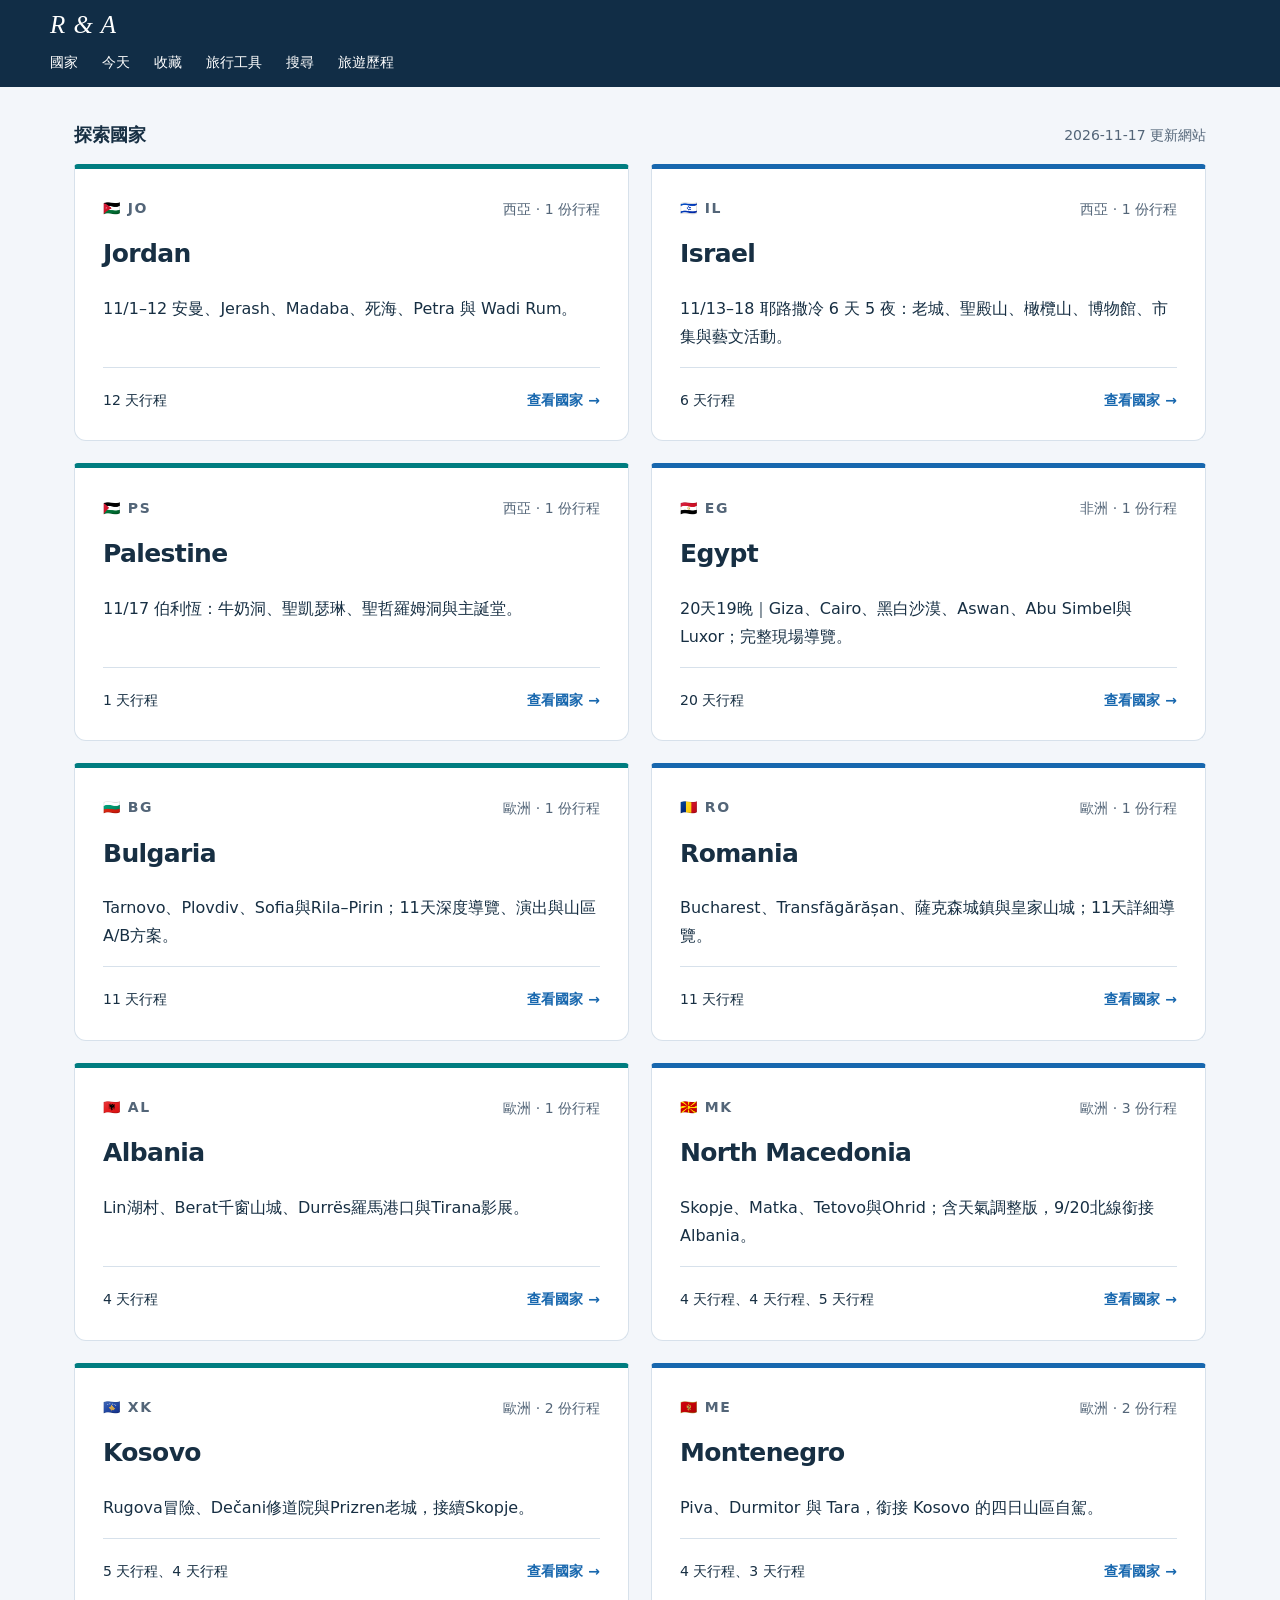
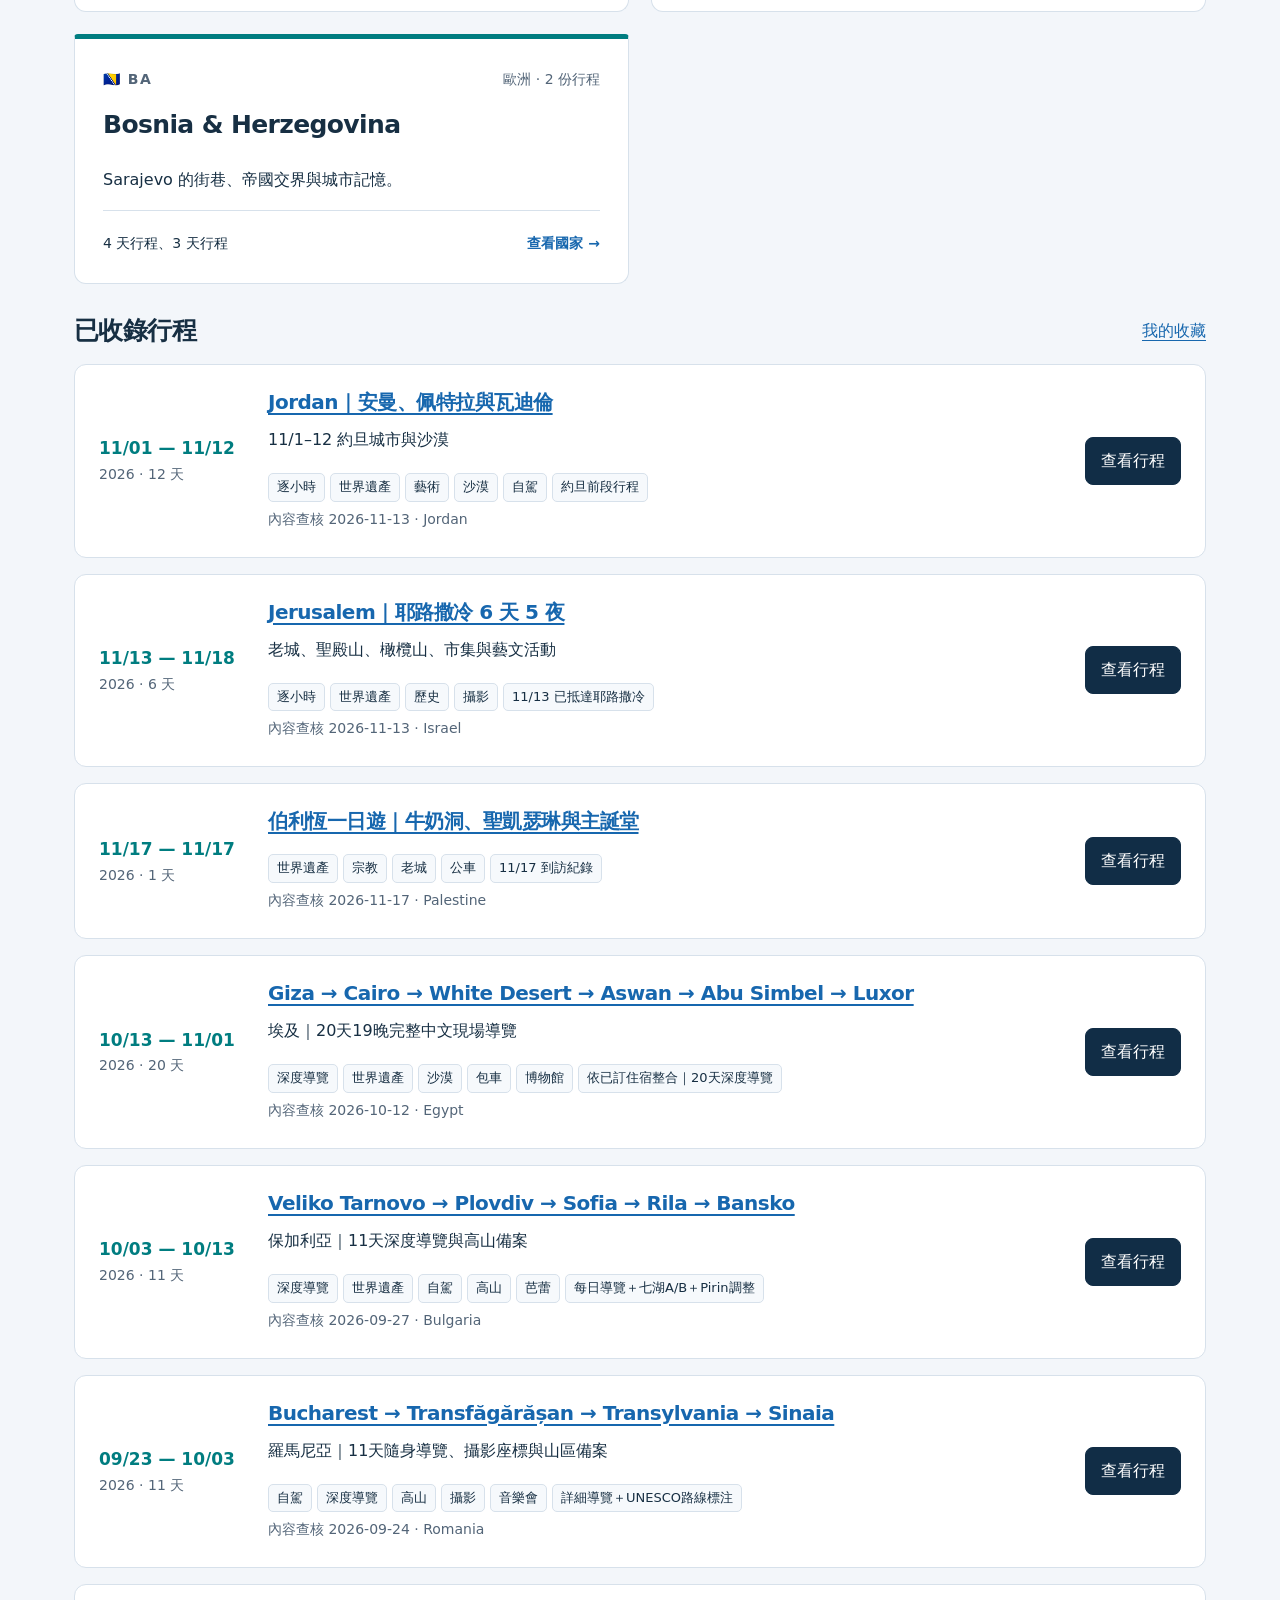
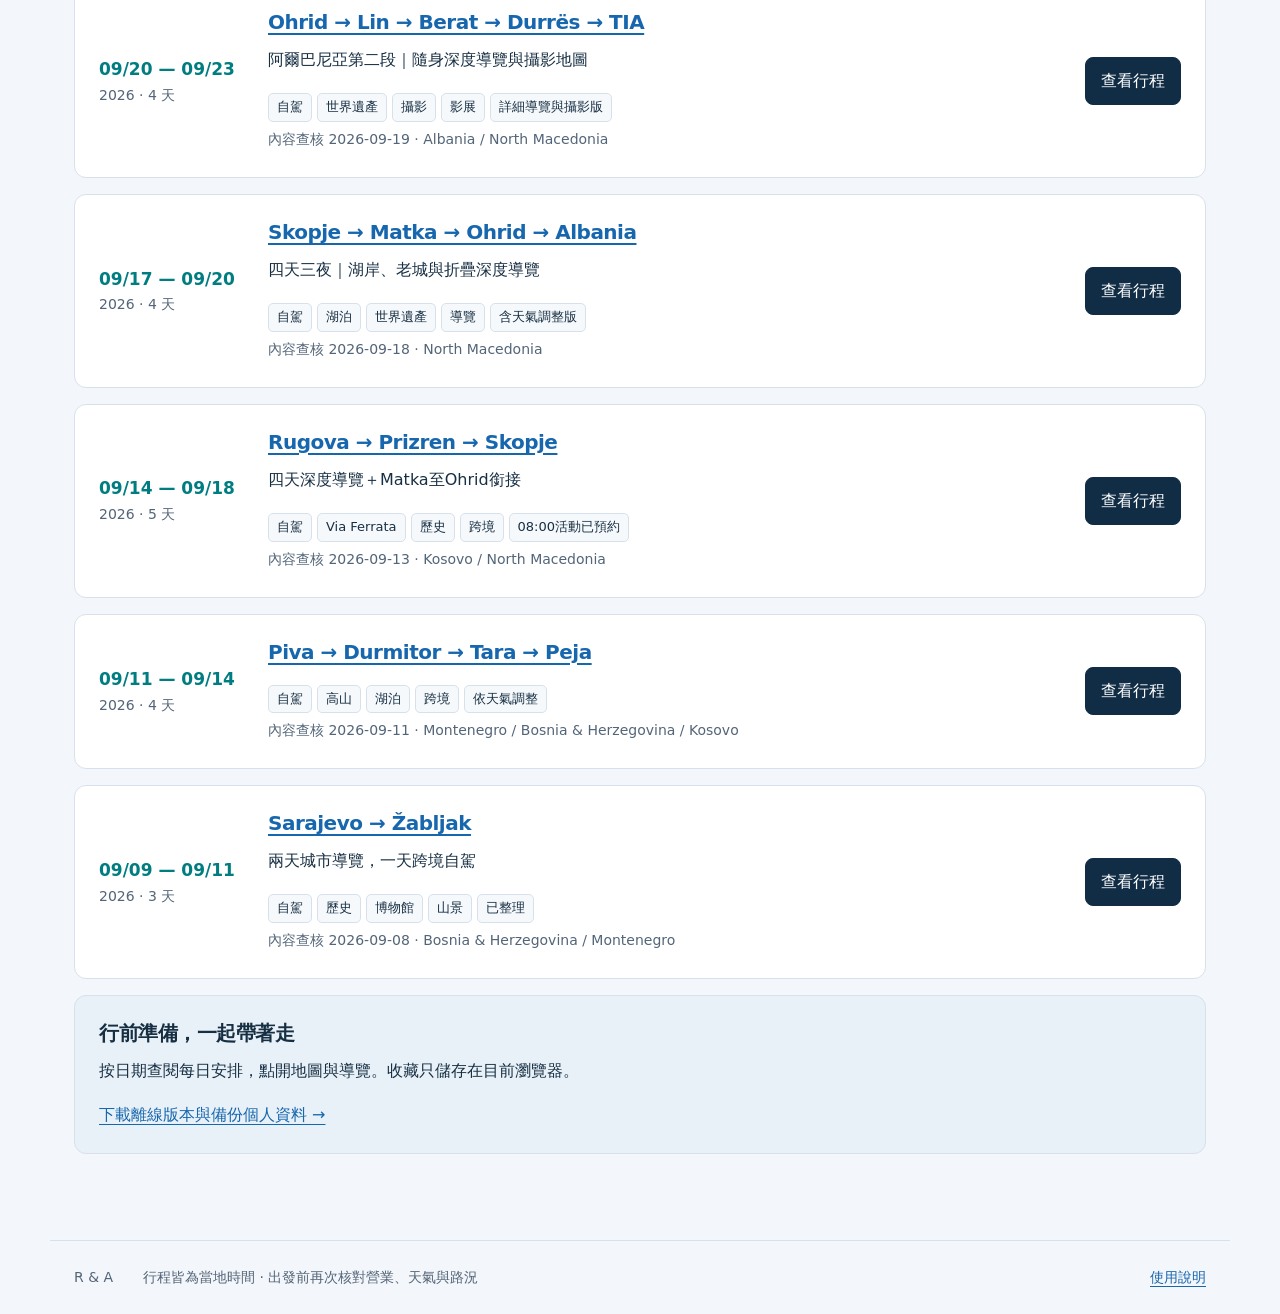
